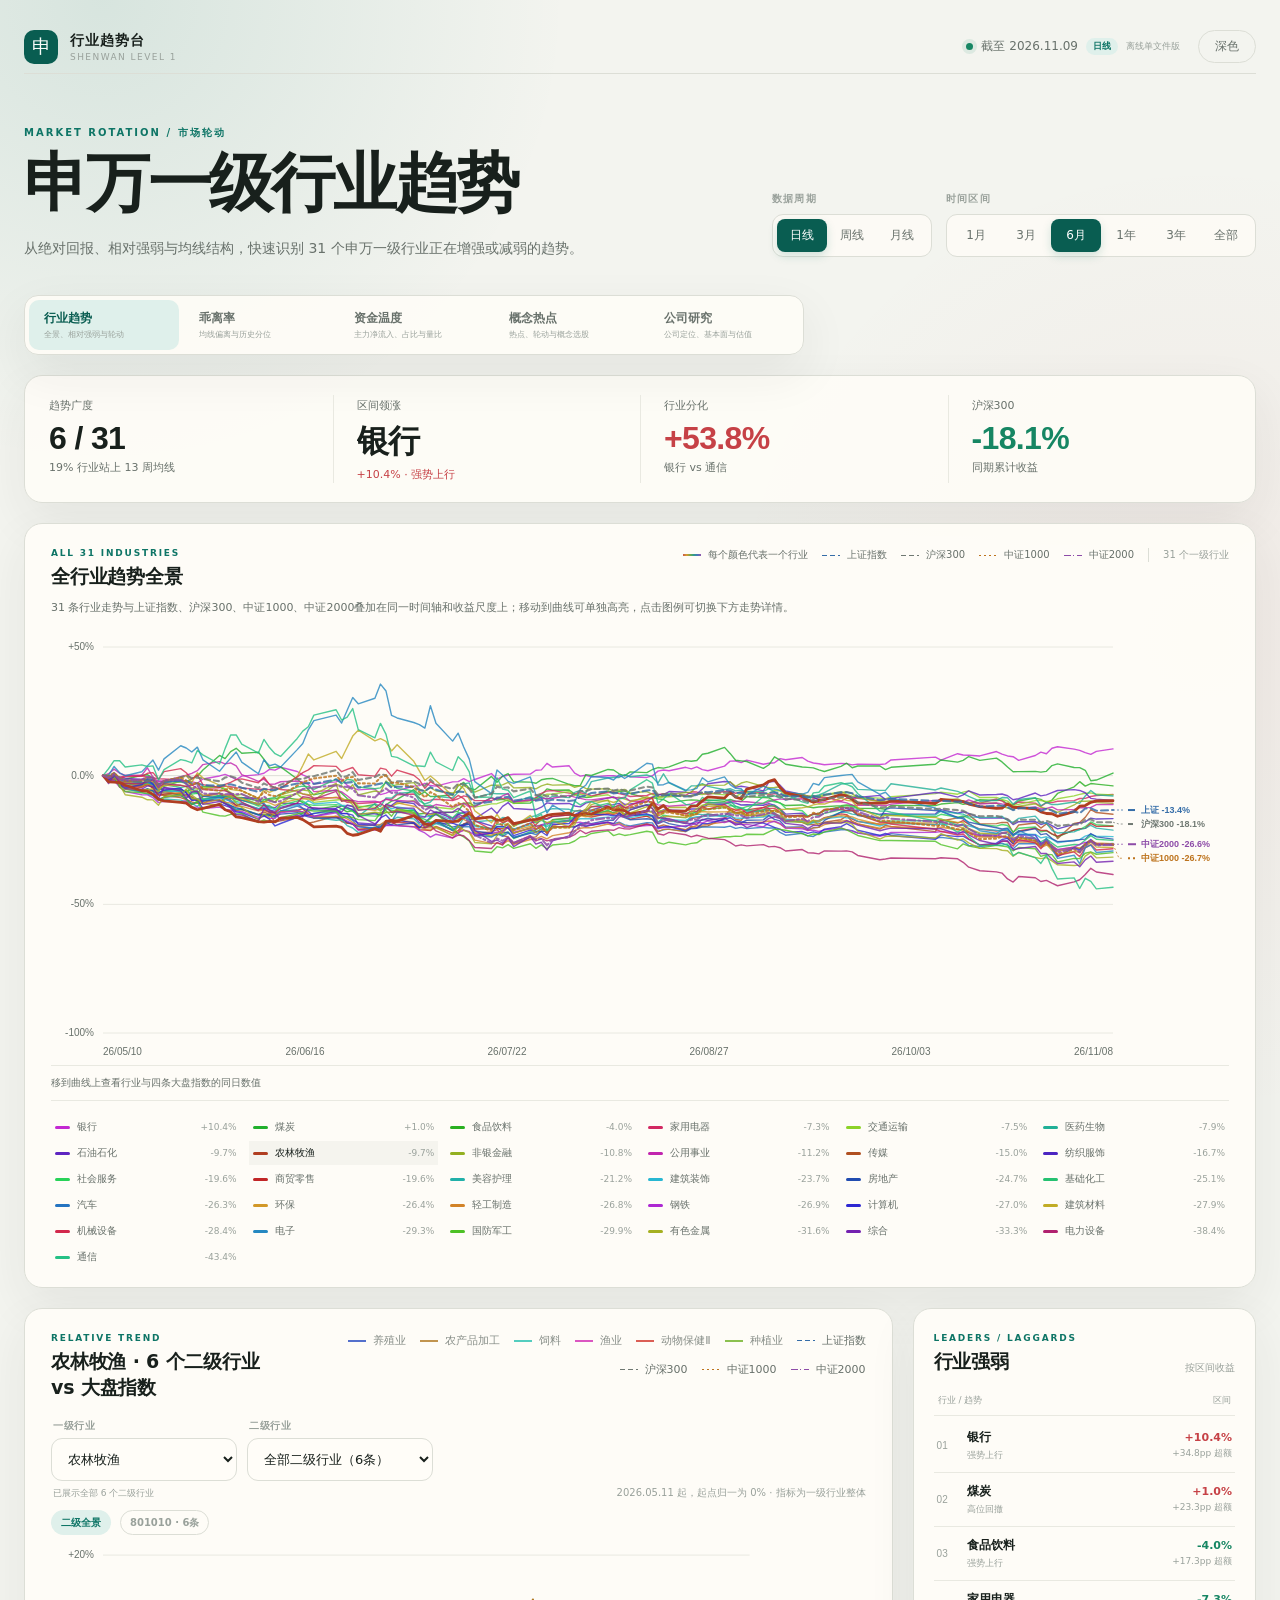
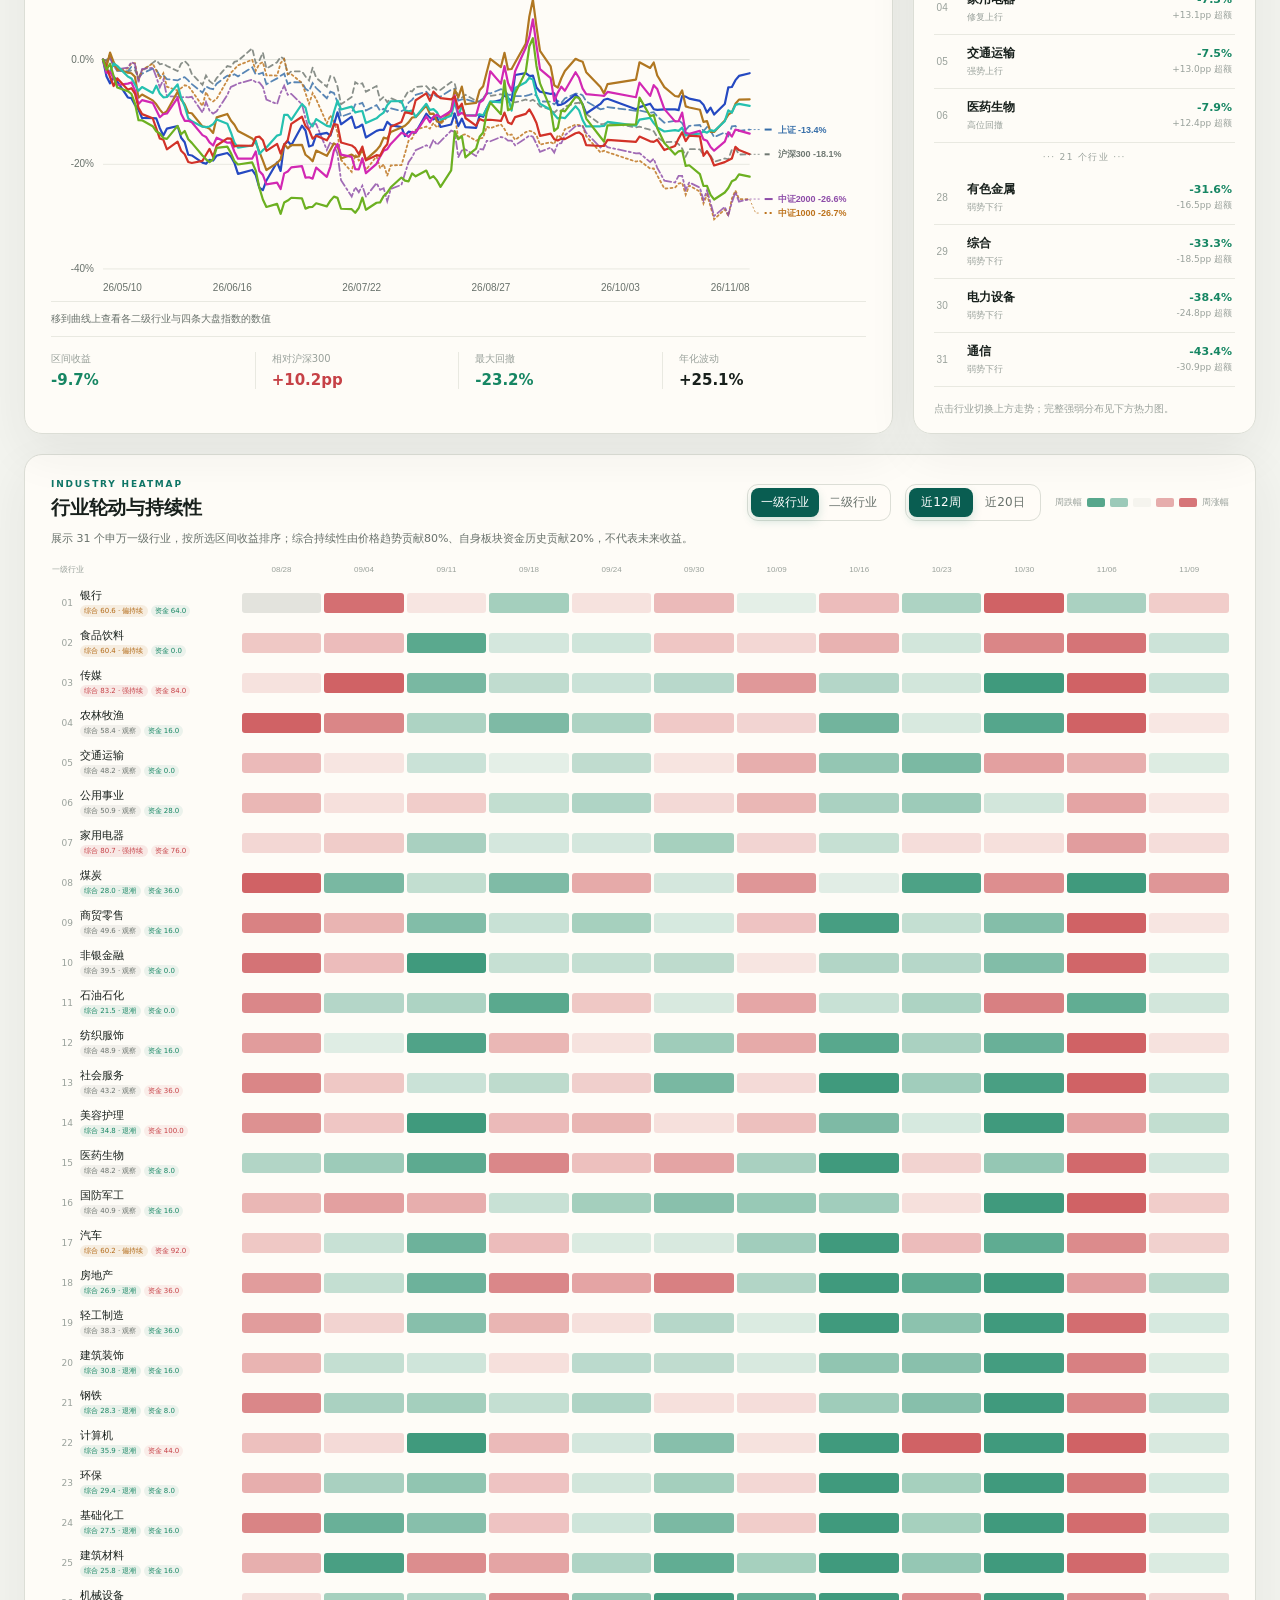
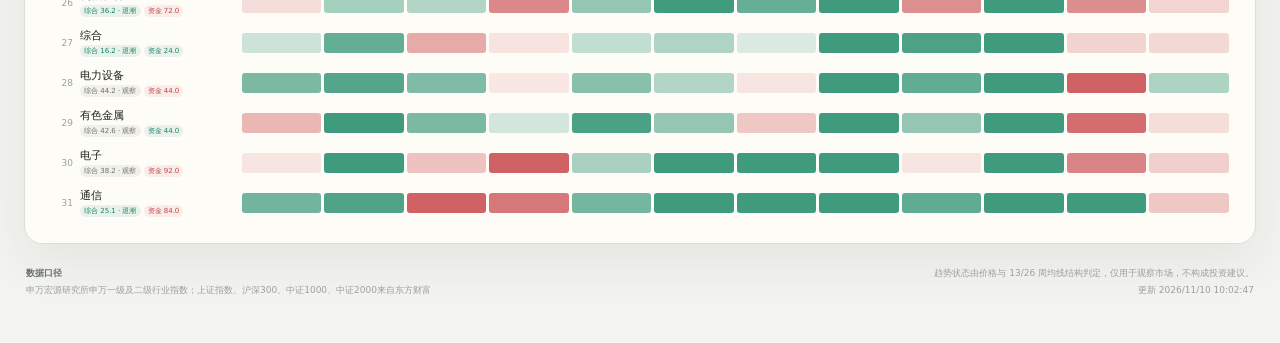
==== industry-dashboard.html @ 0bbea1e4 "Add keyboard navigation to intraday flow chart" ====
<!doctype html>
<html lang="zh-CN">
<head>
  <meta charset="utf-8">
  <meta name="viewport" content="width=device-width, initial-scale=1">
  <meta name="description" content="申万一级行业趋势、相对强弱与近期轮动热力图">
  <title>申万一级行业趋势 · 离线版</title>
    <style>
:root {
  color-scheme: light;
  --bg: #f3f4ef;
  --bg-elevated: #f8f8f4;
  --panel: #fffdf8;
  --panel-soft: #f5f4ee;
  --text: #18201c;
  --muted: #68716b;
  --faint: #99a19b;
  --line: #dcded6;
  --line-soft: #e9e9e1;
  --accent: #0e7566;
  --accent-strong: #095d51;
  --accent-soft: #dff0eb;
  --accent-rgb: 14, 117, 102;
  --up: #c64146;
  --up-rgb: 198, 65, 70;
  --down: #168663;
  --down-rgb: 22, 134, 99;
  --warning: #b36a16;
  --shadow: 0 18px 50px rgba(37, 44, 39, 0.07);
  --radius: 18px;
}

[data-theme="dark"] {
  color-scheme: dark;
  --bg: #101512;
  --bg-elevated: #141a17;
  --panel: #171e1a;
  --panel-soft: #1c2420;
  --text: #edf2ee;
  --muted: #9ca9a1;
  --faint: #6f7d75;
  --line: #2d3932;
  --line-soft: #253029;
  --accent: #61c5ae;
  --accent-strong: #80d7c3;
  --accent-soft: #1d3831;
  --accent-rgb: 97, 197, 174;
  --up: #ef7376;
  --up-rgb: 239, 115, 118;
  --down: #59be96;
  --down-rgb: 89, 190, 150;
  --warning: #e0a24f;
  --shadow: 0 22px 60px rgba(0, 0, 0, 0.2);
}

* {
  box-sizing: border-box;
}

html {
  background: var(--bg);
  scroll-behavior: smooth;
}

body {
  margin: 0;
  min-width: 320px;
  overflow-x: clip;
  color: var(--text);
  font-family: "PingFang SC", "Microsoft YaHei", "Noto Sans SC", system-ui, sans-serif;
  background:
    radial-gradient(circle at 8% 0%, rgba(var(--accent-rgb), 0.12), transparent 29rem),
    radial-gradient(circle at 94% 18%, rgba(var(--up-rgb), 0.055), transparent 30rem),
    var(--bg);
  font-variant-numeric: tabular-nums;
  -webkit-font-smoothing: antialiased;
}

button,
select {
  font: inherit;
}

button {
  color: inherit;
}

a {
  color: inherit;
  text-decoration: none;
}

.page-shell {
  width: min(1440px, calc(100% - 48px));
  margin: 0 auto;
  padding: 20px 0 40px;
}

.topbar {
  display: flex;
  align-items: center;
  justify-content: space-between;
  gap: 20px;
  min-height: 54px;
  border-bottom: 1px solid var(--line);
}

.brand {
  display: inline-flex;
  align-items: center;
  gap: 12px;
  min-width: 0;
}

.brand-mark {
  display: grid;
  place-items: center;
  width: 34px;
  height: 34px;
  border-radius: 10px;
  color: #f8fcf9;
  background: var(--accent-strong);
  font-family: "STKaiti", "KaiTi", serif;
  font-size: 19px;
}

.brand strong,
.brand small {
  display: block;
}

.brand strong {
  font-size: 14px;
  letter-spacing: 0.08em;
  white-space: nowrap;
}

.brand small {
  margin-top: 2px;
  color: var(--faint);
  font-size: 9px;
  letter-spacing: 0.16em;
}

.topbar-meta {
  display: flex;
  align-items: center;
  gap: 18px;
}

.data-status {
  display: inline-flex;
  align-items: center;
  gap: 8px;
  color: var(--muted);
  font-size: 12px;
}

.frequency-badge {
  padding: 2px 7px;
  border-radius: 999px;
  color: var(--accent);
  background: var(--accent-soft);
  font-size: 9px;
  font-weight: 600;
}

.refresh-status {
  color: var(--faint);
  font-size: 9px;
  white-space: nowrap;
}

.status-dot {
  width: 7px;
  height: 7px;
  border-radius: 50%;
  background: var(--down);
  box-shadow: 0 0 0 4px rgba(var(--down-rgb), 0.1);
}

.theme-toggle {
  min-width: 58px;
  padding: 7px 12px;
  border: 1px solid var(--line);
  border-radius: 999px;
  color: var(--muted);
  background: transparent;
  cursor: pointer;
  font-size: 12px;
}

.theme-toggle:hover {
  color: var(--text);
  border-color: var(--faint);
}

.intro {
  display: grid;
  grid-template-columns: minmax(0, 1fr) auto;
  align-items: end;
  gap: 36px;
  padding: 52px 0 34px;
}

.eyebrow,
.panel-kicker {
  margin: 0 0 10px;
  color: var(--accent);
  font-size: 10px;
  font-weight: 700;
  letter-spacing: 0.2em;
}

h1 {
  margin: 0;
  max-width: 760px;
  font-family: "Songti SC", "STSong", "SimSun", serif;
  font-size: clamp(36px, 5vw, 66px);
  font-weight: 600;
  letter-spacing: -0.035em;
  line-height: 1.06;
}

.lede {
  max-width: 680px;
  margin: 18px 0 0;
  color: var(--muted);
  font-size: 14px;
  line-height: 1.8;
}

.controls {
  display: flex;
  align-items: end;
  gap: 14px;
  padding-bottom: 4px;
}

.view-tabs {
  display: inline-flex;
  gap: 5px;
  margin-bottom: 20px;
  padding: 4px;
  border: 1px solid var(--line);
  border-radius: 14px;
  background: color-mix(in srgb, var(--panel) 88%, transparent);
  box-shadow: var(--shadow);
}

.view-tabs button {
  display: grid;
  gap: 2px;
  min-width: 150px;
  padding: 10px 15px;
  border: 0;
  border-radius: 10px;
  color: var(--muted);
  background: transparent;
  cursor: pointer;
  text-align: left;
}

.view-tabs button:hover {
  color: var(--text);
  background: color-mix(in srgb, var(--text) 4%, transparent);
}

.view-tabs button.is-active {
  color: var(--accent-strong);
  background: var(--accent-soft);
}

.view-tabs button span {
  font-size: 12px;
  font-weight: 600;
}

.view-tabs button small {
  color: var(--faint);
  font-size: 8px;
}

.view-pane[hidden] {
  display: none;
}

.company-view-help {
  margin-bottom: 20px;
  padding: 20px 24px;
}

.company-view-help h2 {
  margin: 0;
  font-size: 20px;
}

.company-view-help > p:last-child {
  max-width: 760px;
  margin: 7px 0 0;
  color: var(--muted);
  font-size: 10px;
  line-height: 1.65;
}

.concept-heat-panel,
.concept-intraday-flow-panel,
.event-theme-panel,
.concept-rotation-panel,
.concept-screener-panel {
  margin-bottom: 20px;
  padding: 22px 24px 18px;
}

.concept-heat-heading {
  align-items: end;
}

.concept-heat-meta {
  display: flex;
  align-items: center;
  gap: 10px;
  color: var(--faint);
  font-size: 9px;
}

.concept-heat-intro {
  max-width: 980px;
  margin: 9px 0 0;
  color: var(--muted);
  font-size: 9px;
  line-height: 1.65;
}

.concept-heat-controls {
  display: flex;
  align-items: center;
  justify-content: space-between;
  flex-wrap: wrap;
  gap: 10px;
  margin-top: 13px;
}

.concept-heat-controls .segmented {
  padding: 3px;
}

.concept-heat-controls .segmented button {
  min-width: 68px;
  padding-block: 6px;
  font-size: 9px;
}

.concept-heat-lead {
  margin-top: 13px;
  padding: 11px 13px;
  border: 1px solid var(--line-soft);
  border-radius: 10px;
  color: var(--muted);
  background: color-mix(in srgb, var(--accent-soft) 38%, transparent);
  font-size: 10px;
  line-height: 1.55;
}

.concept-heat-lead strong {
  color: var(--text);
  font-size: 13px;
}

.concept-heat-grid {
  display: grid;
  grid-template-columns: repeat(4, minmax(0, 1fr));
  gap: 9px;
  margin-top: 10px;
}

.concept-heat-card {
  display: grid;
  align-content: start;
  min-width: 0;
  min-height: 134px;
  padding: 11px;
  border: 1px solid var(--line-soft);
  border-radius: 11px;
  color: var(--text);
  background: var(--panel-soft);
  cursor: pointer;
  text-align: left;
}

.concept-heat-card:hover {
  border-color: color-mix(in srgb, var(--accent) 40%, var(--line));
  transform: translateY(-1px);
}

.concept-heat-card-head {
  display: flex;
  align-items: center;
  gap: 7px;
  min-width: 0;
}

.concept-heat-rank {
  color: var(--faint);
  font-family: "Avenir Next", "DIN Alternate", "Bahnschrift", sans-serif;
  font-size: 8px;
}

.concept-heat-name {
  overflow: hidden;
  font-size: 12px;
  font-weight: 600;
  text-overflow: ellipsis;
  white-space: nowrap;
}

.concept-heat-score {
  margin-left: auto;
  color: var(--accent);
  font-family: "Avenir Next", "DIN Alternate", "Bahnschrift", sans-serif;
  font-size: 10px;
  font-weight: 600;
}

.concept-heat-change {
  display: block;
  margin-top: 8px;
  font-family: "Avenir Next", "DIN Alternate", "Bahnschrift", sans-serif;
  font-size: 20px;
  font-weight: 600;
}

.concept-heat-stats {
  display: grid;
  grid-template-columns: repeat(3, minmax(0, 1fr));
  gap: 5px;
  margin-top: auto;
  padding-top: 8px;
  border-top: 1px solid var(--line-soft);
}

.concept-heat-stats small,
.concept-heat-stats b {
  display: block;
}

.concept-heat-stats small {
  color: var(--faint);
  font-size: 7px;
}

.concept-heat-stats b {
  margin-top: 2px;
  overflow: hidden;
  color: var(--muted);
  font-size: 9px;
  font-weight: 500;
  text-overflow: ellipsis;
  white-space: nowrap;
}

.concept-heat-reasons {
  display: flex;
  flex-wrap: wrap;
  gap: 4px;
  margin-top: 7px;
}

.concept-heat-reason {
  padding: 2px 5px;
  border-radius: 999px;
  color: var(--accent);
  background: var(--accent-soft);
  font-size: 7px;
}

.concept-heat-stage {
  padding: 2px 6px;
  border-radius: 999px;
  font-size: 7px;
  font-weight: 600;
}

.concept-heat-stage.is-pulse {
  color: var(--warning);
  background: color-mix(in srgb, var(--warning) 13%, transparent);
}

.concept-heat-stage.is-active {
  color: var(--accent);
  background: var(--accent-soft);
}

.concept-heat-stage.is-trend {
  color: var(--up);
  background: rgba(var(--up-rgb), 0.11);
}

.concept-heat-stage.is-flow {
  color: var(--text);
  background: color-mix(in srgb, var(--text) 7%, transparent);
}

.concept-heat-stage.is-watch {
  color: var(--muted);
  background: color-mix(in srgb, var(--text) 5%, transparent);
}

.concept-heat-method {
  margin: 9px 0 0;
  color: var(--faint);
  font-size: 8px;
  line-height: 1.55;
}

.concept-intraday-flow-heading {
  align-items: end;
}

.concept-intraday-flow-meta {
  display: flex;
  align-items: center;
  gap: 10px;
  color: var(--faint);
  font-size: 9px;
}

.concept-intraday-flow-meta .segmented {
  padding: 3px;
}

.concept-intraday-flow-meta .segmented button {
  min-width: 66px;
  padding-block: 5px;
  font-size: 8px;
}

.concept-intraday-flow-intro {
  max-width: 1040px;
  margin: 9px 0 0;
  color: var(--muted);
  font-size: 9px;
  line-height: 1.65;
}

.concept-intraday-flow-summary {
  margin-top: 11px;
  padding: 9px 11px;
  border: 1px solid var(--line-soft);
  border-radius: 9px;
  color: var(--muted);
  background: var(--panel-soft);
  font-size: 9px;
  line-height: 1.55;
}

.concept-intraday-flow-summary strong {
  color: var(--text);
}

.concept-intraday-flow-chart-wrap {
  width: 100%;
  min-height: 430px;
  margin-top: 10px;
  overflow: hidden;
  border: 1px solid var(--line-soft);
  border-radius: 10px;
  background: var(--panel-soft);
}

.concept-intraday-flow-chart-wrap svg {
  display: block;
  width: 100%;
  height: auto;
}

#concept-intraday-flow-chart:focus-visible {
  outline: 2px solid color-mix(in srgb, var(--accent) 58%, transparent);
  outline-offset: -3px;
  border-radius: 10px;
}

.concept-intraday-flow-line {
  fill: none;
  stroke-width: 1.55;
  stroke-linecap: round;
  stroke-linejoin: round;
  transition: opacity 180ms ease, stroke-width 180ms ease;
}

.concept-intraday-flow-line.is-dimmed {
  stroke-width: 1;
  opacity: 0.14;
}

.concept-intraday-flow-line.is-selected {
  stroke-width: 3.2;
  opacity: 1;
  filter: drop-shadow(0 1px 2px rgba(0, 0, 0, 0.18));
}

.concept-intraday-end-label {
  font-family: "Avenir Next", "DIN Alternate", "Bahnschrift", sans-serif;
  font-size: 7.5px;
  transition: opacity 180ms ease;
}

.concept-intraday-end-label.is-dimmed {
  opacity: 0.2;
}

.concept-intraday-end-label.is-selected {
  font-size: 9px;
  font-weight: 700;
}

.concept-intraday-flow-readout {
  min-height: 31px;
  margin-top: 7px;
}

.concept-intraday-flow-legend {
  display: grid;
  grid-template-columns: repeat(5, minmax(0, 1fr));
  gap: 5px;
  margin-top: 8px;
}

.concept-intraday-flow-legend-item {
  display: grid;
  grid-template-columns: 8px minmax(0, 1fr) auto;
  align-items: center;
  gap: 5px;
  padding: 6px 7px;
  border: 1px solid var(--line-soft);
  border-radius: 8px;
  color: var(--text);
  background: var(--panel);
  cursor: pointer;
  font: inherit;
  font-size: 8px;
  text-align: left;
}

.concept-intraday-flow-legend-item:hover {
  border-color: color-mix(in srgb, var(--accent) 35%, var(--line));
}

.concept-intraday-flow-legend-item.is-hidden {
  opacity: 0.38;
}

.concept-intraday-flow-legend-item.is-dimmed {
  opacity: 0.4;
}

.concept-intraday-flow-legend-item.is-selected {
  border-color: color-mix(in srgb, var(--accent) 58%, var(--line));
  background: color-mix(in srgb, var(--accent) 10%, var(--panel));
  box-shadow: inset 0 0 0 1px color-mix(in srgb, var(--accent) 18%, transparent);
}

.concept-intraday-flow-legend-item i {
  width: 8px;
  height: 8px;
  border-radius: 50%;
}

.concept-intraday-flow-legend-item span {
  overflow: hidden;
  text-overflow: ellipsis;
  white-space: nowrap;
}

.concept-intraday-flow-legend-item b {
  color: var(--muted);
  font-size: 8px;
  font-weight: 600;
}

.concept-intraday-flow-method {
  margin: 9px 0 0;
  color: var(--faint);
  font-size: 8px;
  line-height: 1.55;
}

.event-theme-heading {
  align-items: end;
}

.event-theme-meta {
  display: flex;
  align-items: center;
  gap: 10px;
  color: var(--faint);
  font-size: 9px;
}

.event-theme-intro {
  max-width: 1040px;
  margin: 9px 0 0;
  color: var(--muted);
  font-size: 9px;
  line-height: 1.65;
}

.event-theme-summary {
  margin-top: 12px;
  padding: 10px 12px;
  border: 1px solid var(--line-soft);
  border-radius: 10px;
  color: var(--muted);
  background: color-mix(in srgb, var(--accent-soft) 30%, transparent);
  font-size: 9px;
  line-height: 1.6;
}

.event-theme-summary strong {
  color: var(--text);
  font-size: 11px;
}

.event-theme-grid {
  display: grid;
  grid-template-columns: repeat(3, minmax(0, 1fr));
  gap: 10px;
  margin-top: 10px;
}

.event-theme-card {
  --event-color: var(--accent);
  display: grid;
  align-content: start;
  min-width: 0;
  padding: 12px;
  border: 1px solid var(--line-soft);
  border-top: 2px solid var(--event-color);
  border-radius: 11px;
  background: var(--panel-soft);
}

.event-theme-card.is-expanding {
  --event-color: var(--up);
}

.event-theme-card.is-lasting {
  --event-color: var(--accent);
}

.event-theme-card.is-new {
  --event-color: var(--warning);
}

.event-theme-card.is-cooling {
  --event-color: var(--down);
}

.event-theme-card.is-single {
  --event-color: var(--muted);
}

.event-theme-card-head {
  display: grid;
  grid-template-columns: 20px minmax(0, 1fr) auto;
  align-items: start;
  gap: 7px;
}

.event-theme-rank {
  color: var(--faint);
  font-family: "Avenir Next", "DIN Alternate", "Bahnschrift", sans-serif;
  font-size: 8px;
}

.event-theme-card h3 {
  overflow: hidden;
  margin: 0;
  color: var(--text);
  font-size: 12px;
  font-weight: 600;
  text-overflow: ellipsis;
  white-space: nowrap;
}

.event-theme-score {
  color: var(--event-color);
  font-family: "Avenir Next", "DIN Alternate", "Bahnschrift", sans-serif;
  font-size: 13px;
  font-weight: 600;
}

.event-theme-lifecycle {
  display: inline-block;
  margin-top: 3px;
  padding: 2px 6px;
  border-radius: 999px;
  color: var(--event-color);
  background: color-mix(in srgb, var(--event-color) 10%, transparent);
  font-size: 7px;
  font-weight: 600;
}

.event-theme-history {
  display: grid;
  grid-template-columns: repeat(5, minmax(0, 1fr));
  align-items: end;
  gap: 4px;
  height: 62px;
  margin-top: 9px;
  padding: 3px 5px 0;
  border-bottom: 1px solid var(--line-soft);
}

.event-theme-history-bar {
  display: grid;
  grid-template-rows: 11px 34px 10px;
  align-items: end;
  justify-items: center;
  min-width: 0;
  padding: 0;
  border: 0;
  color: var(--muted);
  background: transparent;
  cursor: pointer;
  font: inherit;
}

.event-theme-history-bar b {
  color: var(--text);
  font-family: "Avenir Next", "DIN Alternate", "Bahnschrift", sans-serif;
  font-size: 9px;
  font-weight: 600;
  line-height: 1;
}

.event-theme-history-track {
  display: flex;
  align-items: end;
  justify-content: center;
  width: 74%;
  height: 34px;
  overflow: hidden;
  border-radius: 3px 3px 0 0;
  background: color-mix(in srgb, var(--event-color) 7%, transparent);
}

.event-theme-history-track i {
  display: block;
  width: 100%;
  height: var(--level);
  min-height: 2px;
  border-radius: 3px 3px 0 0;
  background: color-mix(in srgb, var(--event-color) 65%, var(--panel));
}

.event-theme-history-bar small {
  color: var(--muted);
  font-size: 8px;
  font-weight: 500;
  line-height: 10px;
}

.event-theme-history-bar:hover .event-theme-history-track,
.event-theme-history-bar.is-active .event-theme-history-track {
  box-shadow: 0 0 0 1px
    color-mix(in srgb, var(--event-color) 45%, transparent);
}

.event-theme-history-bar.is-active b,
.event-theme-history-bar.is-active small {
  color: var(--event-color);
}

.event-theme-history-note {
  min-height: 12px;
  margin: 4px 0 0;
  color: var(--faint);
  font-size: 7px;
  text-align: center;
}

.event-theme-metrics {
  display: grid;
  grid-template-columns: repeat(4, minmax(0, 1fr));
  gap: 5px;
  margin-top: 9px;
}

.event-theme-metrics small,
.event-theme-metrics b {
  display: block;
}

.event-theme-metrics small {
  color: var(--faint);
  font-size: 7px;
}

.event-theme-metrics b {
  margin-top: 2px;
  color: var(--muted);
  font-size: 9px;
  font-weight: 500;
  white-space: nowrap;
}

.event-theme-stocks {
  display: flex;
  flex-wrap: wrap;
  gap: 4px;
  margin-top: 5px;
  padding-top: 6px;
  border-top: 1px solid var(--line-soft);
}

.event-theme-stocks-title {
  display: flex;
  justify-content: space-between;
  gap: 8px;
  margin: 9px 0 0;
  padding-top: 8px;
  color: var(--muted);
  font-size: 8px;
  font-weight: 600;
}

.event-theme-stocks-title span {
  color: var(--faint);
  font-size: 7px;
  font-weight: 400;
}

.event-theme-stock {
  display: inline-flex;
  align-items: baseline;
  gap: 4px;
  padding: 3px 6px;
  border: 1px solid var(--line);
  border-radius: 999px;
  color: var(--text);
  background: transparent;
  cursor: pointer;
  font: inherit;
  font-size: 8px;
}

.event-theme-stock.is-extra {
  display: none;
}

.event-theme-card.is-expanded .event-theme-stock.is-extra {
  display: inline-flex;
}

.event-theme-stock:hover {
  border-color: color-mix(in srgb, var(--event-color) 45%, var(--line));
  background: color-mix(in srgb, var(--event-color) 8%, transparent);
}

.event-theme-stock small {
  color: var(--faint);
  font-size: 7px;
}

.event-theme-expand {
  width: 100%;
  margin-top: 7px;
  padding: 5px 8px;
  border: 1px solid color-mix(in srgb, var(--event-color) 26%, var(--line));
  border-radius: 8px;
  color: var(--event-color);
  background: color-mix(in srgb, var(--event-color) 6%, transparent);
  cursor: pointer;
  font: inherit;
  font-size: 8px;
  font-weight: 600;
}

.event-theme-expand:hover {
  background: color-mix(in srgb, var(--event-color) 12%, transparent);
}

.event-theme-method {
  margin: 9px 0 0;
  color: var(--faint);
  font-size: 8px;
  line-height: 1.55;
}

.concept-rotation-heading {
  align-items: end;
}

.concept-rotation-meta {
  display: flex;
  align-items: center;
  flex-wrap: wrap;
  justify-content: end;
  gap: 10px;
  color: var(--faint);
  font-size: 9px;
}

.concept-rotation-meta .segmented {
  padding: 3px;
}

.concept-rotation-meta .segmented button {
  min-width: 62px;
  padding-block: 6px;
}

.concept-rotation-intro {
  max-width: 980px;
  margin: 9px 0 0;
  color: var(--muted);
  font-size: 9px;
  line-height: 1.65;
}

.concept-rotation-legend {
  justify-content: end;
  margin-top: 9px;
}

.concept-rotation-shell {
  margin-top: 8px;
}

.concept-rotation-method {
  margin: 9px 0 0;
  color: var(--faint);
  font-size: 8px;
  line-height: 1.55;
}

.concept-screener-heading {
  align-items: end;
}

.concept-screener-time {
  color: var(--faint);
  font-size: 9px;
}

.concept-search-form {
  margin-top: 15px;
}

.concept-search-form > label {
  display: block;
  margin-bottom: 6px;
  color: var(--faint);
  font-size: 9px;
}

.concept-search-form > div {
  display: flex;
  gap: 8px;
}

.concept-search-form input {
  flex: 1 1 auto;
  min-width: 0;
  height: 42px;
  padding: 0 13px;
  border: 1px solid var(--line);
  border-radius: 10px;
  color: var(--text);
  background: var(--panel);
  font: inherit;
  font-size: 13px;
}

.concept-search-form button {
  flex: 0 0 auto;
  padding: 0 18px;
  border: 1px solid var(--accent);
  border-radius: 10px;
  color: var(--panel);
  background: var(--accent);
  cursor: pointer;
  font-size: 11px;
  font-weight: 600;
}

.concept-search-form button:hover {
  background: var(--accent-strong);
}

.concept-search-form button:disabled {
  cursor: wait;
  opacity: 0.58;
}

.concept-presets {
  display: flex;
  flex-wrap: wrap;
  gap: 6px;
  margin-top: 8px;
}

.concept-presets button,
.concept-match-chip {
  padding: 4px 9px;
  border: 1px solid var(--line);
  border-radius: 999px;
  color: var(--muted);
  background: transparent;
  cursor: pointer;
  font: inherit;
  font-size: 9px;
}

.concept-presets button:hover,
.concept-match-chip:hover {
  color: var(--accent);
  border-color: color-mix(in srgb, var(--accent) 42%, var(--line));
  background: var(--accent-soft);
}

.concept-match-chip.is-related {
  color: var(--warning);
  border-color: color-mix(in srgb, var(--warning) 38%, var(--line));
}

.concept-screener-intro {
  max-width: 980px;
  margin: 10px 0 0;
  color: var(--muted);
  font-size: 9px;
  line-height: 1.65;
}

.concept-match-summary {
  display: flex;
  align-items: center;
  flex-wrap: wrap;
  gap: 7px;
  min-height: 28px;
  margin-top: 11px;
  color: var(--muted);
  font-size: 10px;
}

.concept-match-chip {
  color: var(--accent);
  border-color: color-mix(in srgb, var(--accent) 30%, var(--line));
  background: var(--accent-soft);
}

.concept-market-note {
  display: none;
  margin-top: 8px;
  padding: 8px 10px;
  border-radius: 8px;
  color: var(--warning);
  background: color-mix(in srgb, var(--warning) 9%, transparent);
  font-size: 9px;
  line-height: 1.55;
}

.concept-market-note:not(:empty) {
  display: block;
}

.concept-role-summary {
  display: grid;
  grid-template-columns: repeat(2, minmax(0, 1fr));
  gap: 8px;
  margin-top: 10px;
}

.concept-role-summary[hidden] {
  display: none;
}

.concept-role-group {
  min-width: 0;
  padding: 10px;
  border: 1px solid var(--line-soft);
  border-radius: 10px;
  background: var(--panel-soft);
}

.concept-role-group.is-leader {
  border-color: rgba(var(--up-rgb), 0.24);
}

.concept-role-group.is-core {
  border-color: color-mix(in srgb, var(--accent) 24%, var(--line-soft));
}

.concept-role-group-heading {
  display: flex;
  align-items: baseline;
  justify-content: space-between;
  gap: 8px;
}

.concept-role-group-heading strong {
  color: var(--text);
  font-size: 10px;
}

.concept-role-group-heading span {
  color: var(--faint);
  font-size: 7px;
  text-align: right;
}

.concept-role-candidates {
  display: flex;
  flex-wrap: wrap;
  gap: 5px;
  margin-top: 7px;
}

.concept-role-candidate {
  display: grid;
  grid-template-columns: minmax(0, 1fr) auto;
  gap: 2px 7px;
  min-width: 135px;
  padding: 6px 7px;
  border: 1px solid var(--line);
  border-radius: 8px;
  color: var(--text);
  background: var(--panel);
  cursor: pointer;
  font: inherit;
  text-align: left;
}

.concept-role-candidate:hover {
  border-color: color-mix(in srgb, var(--accent) 38%, var(--line));
}

.concept-role-candidate span {
  overflow: hidden;
  font-size: 9px;
  font-weight: 600;
  text-overflow: ellipsis;
  white-space: nowrap;
}

.concept-role-candidate b {
  font-size: 9px;
}

.concept-role-candidate small {
  grid-column: 1 / -1;
  color: var(--faint);
  font-size: 7px;
}

.concept-role-method {
  grid-column: 1 / -1;
  margin: 0;
  color: var(--faint);
  font-size: 8px;
  line-height: 1.5;
}

.concept-role-pill {
  display: inline-block;
  padding: 2px 6px;
  border-radius: 999px;
  color: var(--muted);
  background: color-mix(in srgb, var(--text) 5%, transparent);
  font-size: 8px;
  white-space: nowrap;
}

.concept-role-pill.is-leader {
  color: var(--up);
  background: rgba(var(--up-rgb), 0.1);
}

.concept-role-pill.is-core {
  color: var(--accent);
  background: var(--accent-soft);
}

.concept-stock-table-wrap {
  max-height: 520px;
  margin-top: 10px;
  border-top: 1px solid var(--line-soft);
}

.concept-stock-table {
  min-width: 1020px;
}

.concept-stock-table .concept-tags {
  display: block;
  max-width: 240px;
  overflow: hidden;
  color: var(--muted);
  font-size: 9px;
  text-overflow: ellipsis;
  white-space: nowrap;
}

.concept-stock-footnote {
  margin: 10px 0 0;
  color: var(--faint);
  font-size: 9px;
}

body[data-active-view="company"] .intro,
body[data-active-view="flow"] .intro,
body[data-active-view="bias"] .intro,
body[data-active-view="concept"] .intro {
  grid-template-columns: minmax(0, 1fr);
}

body[data-active-view="company"] .controls,
body[data-active-view="flow"] .controls,
body[data-active-view="bias"] .controls,
body[data-active-view="concept"] .controls {
  display: none;
}

.company-locator-panel {
  display: grid;
  grid-template-columns: minmax(230px, 0.7fr) minmax(360px, 1.3fr);
  align-items: center;
  gap: 28px;
  margin-bottom: 20px;
  padding: 18px 22px;
  border: 1px solid var(--line);
  border-radius: var(--radius);
  background: color-mix(in srgb, var(--panel) 88%, transparent);
  box-shadow: var(--shadow);
}

.company-locator-copy h2 {
  margin: 0;
  font-size: 18px;
  font-weight: 600;
}

.company-locator-copy span {
  display: block;
  margin-top: 5px;
  color: var(--muted);
  font-size: 10px;
  line-height: 1.6;
}

.company-locator-search {
  position: relative;
}

.company-locator-search > label {
  display: block;
  margin-bottom: 6px;
  color: var(--faint);
  font-size: 9px;
}

.company-locator-search input {
  width: 100%;
  height: 42px;
  padding: 0 13px;
  border: 1px solid var(--line);
  border-radius: 11px;
  color: var(--text);
  background: var(--panel);
  font: inherit;
  font-size: 13px;
}

.company-locator-search input::placeholder {
  color: var(--faint);
}

.company-locator-results {
  display: grid;
  gap: 3px;
  margin-top: 7px;
  padding: 6px;
  border: 1px solid var(--line);
  border-radius: 11px;
  background: var(--panel);
}

.company-locator-result {
  display: flex;
  align-items: center;
  justify-content: space-between;
  gap: 12px;
  padding: 8px 9px;
  border: 0;
  border-radius: 7px;
  color: var(--text);
  background: transparent;
  cursor: pointer;
  font: inherit;
  font-size: 11px;
  text-align: left;
}

.company-locator-result:hover,
.company-locator-result:focus-visible {
  background: var(--accent-soft);
}

.company-locator-result code {
  color: var(--faint);
  font: inherit;
  font-size: 9px;
}

.company-locator-status {
  margin: 6px 0 0;
  color: var(--faint);
  font-size: 9px;
}

.control-block {
  display: flex;
  flex-direction: column;
  gap: 8px;
}

.control-label {
  color: var(--faint);
  font-size: 10px;
  font-weight: 700;
  letter-spacing: 0.12em;
}

.segmented {
  display: inline-flex;
  padding: 4px;
  border: 1px solid var(--line);
  border-radius: 11px;
  background: color-mix(in srgb, var(--panel) 76%, transparent);
}

.segmented button {
  min-width: 50px;
  padding: 8px 10px;
  border: 0;
  border-radius: 8px;
  color: var(--muted);
  background: transparent;
  cursor: pointer;
  font-size: 12px;
}

.segmented button:hover {
  color: var(--text);
}

.segmented button.is-active {
  color: #fff;
  background: var(--accent-strong);
  box-shadow: 0 4px 10px rgba(var(--accent-rgb), 0.18);
}

[data-theme="dark"] .segmented button.is-active {
  color: #0d1713;
}

.control-block.select-cluster {
  display: flex;
  flex-direction: column;
  align-items: stretch;
  gap: 6px;
}

.select-fields {
  display: flex;
  align-items: end;
  gap: 10px;
}

.select-row {
  display: flex;
  flex: 1 1 178px;
  flex-direction: column;
  align-items: stretch;
  min-width: 0;
  gap: 5px;
}

.select-row .control-label {
  padding-left: 2px;
  letter-spacing: 0.06em;
}

.select-row select {
  width: 100%;
}

.subindustry-note {
  min-height: 13px;
  padding-left: 2px;
  color: var(--faint);
  font-size: 9px;
}

.select-cluster select {
  width: 100%;
  min-width: 178px;
  height: 43px;
  padding: 0 34px 0 12px;
  border: 1px solid var(--line);
  border-radius: 11px;
  color: var(--text);
  background: var(--panel);
  cursor: pointer;
  font-size: 13px;
}

.metrics {
  display: grid;
  grid-template-columns: repeat(4, minmax(0, 1fr));
  border: 1px solid var(--line);
  border-radius: var(--radius);
  background: color-mix(in srgb, var(--panel) 88%, transparent);
  box-shadow: var(--shadow);
  overflow: hidden;
}

.metric {
  position: relative;
  min-width: 0;
  padding: 22px 24px 20px;
}

.metric + .metric::before {
  position: absolute;
  inset: 19px auto 19px 0;
  width: 1px;
  background: var(--line-soft);
  content: "";
}

.metric-label,
.metric-note {
  display: block;
  color: var(--muted);
  font-size: 11px;
}

.metric-value {
  display: block;
  margin: 7px 0 3px;
  overflow: hidden;
  font-family: "Avenir Next", "DIN Alternate", "Bahnschrift", sans-serif;
  font-size: clamp(23px, 2.5vw, 32px);
  font-weight: 600;
  letter-spacing: -0.02em;
  text-overflow: ellipsis;
  white-space: nowrap;
}

.market-pulse-panel {
  margin-top: 20px;
  padding: 22px 24px 20px;
}

.market-pulse-heading {
  align-items: end;
}

.market-pulse-meta {
  display: flex;
  align-items: center;
  gap: 10px;
  color: var(--faint);
  font-size: 9px;
}

.market-pulse-intro {
  max-width: 980px;
  margin: 8px 0 0;
  color: var(--muted);
  font-size: 10px;
  line-height: 1.65;
}

.market-pulse-grid {
  display: grid;
  grid-template-columns: minmax(0, 1.45fr) minmax(310px, 0.8fr);
  gap: 14px;
  margin-top: 14px;
}

.market-breadth-card,
.market-volume-card {
  min-width: 0;
  padding: 16px;
  border: 1px solid var(--line-soft);
  border-radius: 14px;
  background:
    linear-gradient(145deg, rgba(var(--accent-rgb), 0.035), transparent 54%),
    var(--panel-soft);
}

.market-card-heading {
  display: flex;
  align-items: flex-start;
  justify-content: space-between;
  gap: 12px;
}

.market-card-heading h3 {
  margin: 3px 0 0;
  font-size: 14px;
  font-weight: 620;
}

.market-card-heading > span {
  padding: 5px 8px;
  border: 1px solid var(--line);
  border-radius: 999px;
  color: var(--muted);
  font-size: 8px;
  white-space: nowrap;
}

.market-card-kicker {
  color: var(--accent);
  font-family: "Avenir Next", "DIN Alternate", "Bahnschrift", sans-serif;
  font-size: 7px;
  font-weight: 700;
  letter-spacing: 0.13em;
}

.market-breadth-chart {
  display: grid;
  grid-template-columns: repeat(11, minmax(0, 1fr));
  align-items: end;
  gap: 5px;
  min-height: 205px;
  margin-top: 14px;
  padding-top: 12px;
  border-top: 1px solid var(--line-soft);
}

.market-breadth-column {
  display: grid;
  grid-template-rows: 17px minmax(82px, 1fr) 17px;
  align-items: end;
  gap: 4px;
  min-width: 0;
  text-align: center;
}

.market-breadth-count {
  align-self: end;
  overflow: hidden;
  color: var(--muted);
  font-family: "Avenir Next", "DIN Alternate", "Bahnschrift", sans-serif;
  font-size: 9px;
  font-weight: 650;
  text-overflow: ellipsis;
  white-space: nowrap;
}

.market-breadth-bar-track {
  display: flex;
  align-items: end;
  height: 100%;
  min-height: 82px;
}

.market-breadth-bar {
  width: 100%;
  min-height: 3px;
  border-radius: 4px 4px 1px 1px;
  background: var(--muted);
  transition: height 240ms ease;
}

.market-breadth-column.up .market-breadth-bar {
  background: var(--up);
}

.market-breadth-column.up .market-breadth-count {
  color: var(--up);
}

.market-breadth-column.up-soft .market-breadth-bar {
  background: color-mix(in srgb, var(--up) 68%, var(--panel));
}

.market-breadth-column.down .market-breadth-bar {
  background: var(--down);
}

.market-breadth-column.down .market-breadth-count {
  color: var(--down);
}

.market-breadth-column.down-soft .market-breadth-bar {
  background: color-mix(in srgb, var(--down) 68%, var(--panel));
}

.market-breadth-column.flat .market-breadth-bar {
  background: var(--faint);
}

.market-breadth-label {
  overflow: hidden;
  color: var(--faint);
  font-size: 7px;
  text-overflow: ellipsis;
  white-space: nowrap;
}

.market-breadth-totals {
  margin-top: 12px;
}

.market-breadth-ratio {
  display: flex;
  height: 10px;
  overflow: hidden;
  border-radius: 999px;
  background: var(--line-soft);
}

.market-breadth-ratio span {
  display: block;
  min-width: 2px;
  height: 100%;
}

.market-breadth-ratio .up {
  background: var(--up);
}

.market-breadth-ratio .flat {
  background: var(--faint);
}

.market-breadth-ratio .down {
  background: var(--down);
}

.market-breadth-legend {
  display: flex;
  align-items: center;
  justify-content: space-between;
  gap: 10px;
  margin-top: 7px;
  font-size: 9px;
}

.market-breadth-legend .up {
  color: var(--up);
}

.market-breadth-legend .flat {
  color: var(--faint);
}

.market-breadth-legend .down {
  color: var(--down);
}

.market-volume-main {
  display: grid;
  grid-template-columns: repeat(2, minmax(0, 1fr));
  gap: 10px;
  margin-top: 20px;
}

.market-volume-main > span {
  min-width: 0;
  padding: 12px;
  border: 1px solid var(--line-soft);
  border-radius: 11px;
  background: color-mix(in srgb, var(--text) 2.2%, transparent);
}

.market-volume-main small {
  display: block;
  color: var(--faint);
  font-size: 8px;
}

.market-volume-main strong {
  display: block;
  margin-top: 5px;
  overflow: hidden;
  font-family: "Avenir Next", "DIN Alternate", "Bahnschrift", sans-serif;
  font-size: clamp(21px, 2vw, 29px);
  font-weight: 650;
  letter-spacing: -0.025em;
  text-overflow: ellipsis;
  white-space: nowrap;
}

.market-volume-note {
  margin-top: 13px;
  color: var(--muted);
  font-size: 10px;
  line-height: 1.55;
}

.market-volume-note strong {
  color: var(--text);
}

.market-volume-note.is-shrink strong {
  color: var(--down);
}

.market-volume-note.is-expand strong {
  color: var(--up);
}

.market-volume-range {
  position: relative;
  height: 36px;
  margin-top: 17px;
}

.market-volume-range-track {
  position: absolute;
  inset: 12px 0 auto;
  height: 7px;
  border-radius: 999px;
  background: var(--line-soft);
}

.market-volume-range-band {
  position: absolute;
  top: 12px;
  height: 7px;
  border-radius: 999px;
  background: color-mix(in srgb, var(--accent) 38%, var(--panel));
}

.market-volume-range-marker {
  position: absolute;
  top: 7px;
  width: 2px;
  height: 17px;
  border-radius: 2px;
  background: var(--accent-strong);
}

.market-volume-range-label {
  position: absolute;
  top: 24px;
  color: var(--faint);
  font-size: 7px;
  transform: translateX(-50%);
  white-space: nowrap;
}

.market-volume-method {
  margin: 2px 0 0;
  color: var(--faint);
  font-size: 8px;
  line-height: 1.55;
}

.flow-panel {
  margin-top: 20px;
  padding: 22px 24px 18px;
}

.flow-heading {
  align-items: end;
}

.flow-heading-meta {
  display: flex;
  align-items: center;
  gap: 10px;
  color: var(--faint);
  font-size: 9px;
}

.flow-refresh {
  padding: 6px 12px;
  border: 1px solid var(--line);
  border-radius: 999px;
  color: var(--muted);
  background: transparent;
  cursor: pointer;
  font-size: 9px;
}

.flow-refresh:hover {
  color: var(--accent);
  border-color: color-mix(in srgb, var(--accent) 42%, var(--line));
  background: var(--accent-soft);
}

.flow-refresh:disabled {
  cursor: wait;
  opacity: 0.55;
}

.flow-intro {
  max-width: 860px;
  margin: 7px 0 0;
  color: var(--muted);
  font-size: 10px;
  line-height: 1.6;
}

.flow-summary {
  display: grid;
  grid-template-columns: repeat(5, minmax(0, 1fr));
  gap: 9px;
  margin-top: 13px;
}

.flow-summary > span {
  display: flex;
  align-items: baseline;
  justify-content: space-between;
  gap: 10px;
  min-width: 0;
  padding: 9px 11px;
  border: 1px solid var(--line-soft);
  border-radius: 10px;
  background: color-mix(in srgb, var(--text) 2.5%, transparent);
}

.flow-summary small {
  color: var(--faint);
  font-size: 9px;
}

.flow-summary strong {
  overflow: hidden;
  color: var(--text);
  font-size: 11px;
  font-weight: 600;
  text-overflow: ellipsis;
  white-space: nowrap;
}

.flow-controls {
  display: flex;
  align-items: center;
  flex-wrap: wrap;
  gap: 7px;
  margin-top: 13px;
}

.flow-controls button {
  padding: 5px 10px;
  border: 1px solid var(--line);
  border-radius: 999px;
  color: var(--muted);
  background: transparent;
  cursor: pointer;
  font-size: 9px;
}

.flow-controls button:hover,
.flow-controls button.is-active {
  color: var(--accent);
  border-color: color-mix(in srgb, var(--accent) 42%, var(--line));
  background: var(--accent-soft);
}

.flow-controls span {
  margin-left: auto;
  color: var(--faint);
  font-size: 8px;
}

.flow-grid {
  display: grid;
  grid-template-columns: repeat(4, minmax(0, 1fr));
  gap: 9px;
  margin-top: 10px;
}

.flow-card {
  position: relative;
  display: flex;
  flex-direction: column;
  min-width: 0;
  min-height: 116px;
  padding: 10px 11px 9px;
  overflow: hidden;
  border: 1px solid var(--line-soft);
  border-radius: 11px;
  color: var(--text);
  background: var(--panel-soft);
  cursor: pointer;
  text-align: left;
}

.flow-card::after {
  position: absolute;
  inset: auto 0 0;
  height: 3px;
  background: var(--faint);
  content: "";
}

.flow-card.is-inflow {
  background:
    linear-gradient(
      145deg,
      color-mix(in srgb, var(--up) var(--flow-tint), transparent),
      transparent 72%
    ),
    var(--panel-soft);
}

.flow-card.is-inflow::after {
  width: var(--flow-width);
  background: var(--up);
}

.flow-card.is-outflow::after {
  width: var(--flow-width);
  background: var(--down);
}

.flow-card:hover {
  border-color: color-mix(in srgb, var(--accent) 35%, var(--line));
  transform: translateY(-1px);
}

.flow-card-head {
  display: flex;
  align-items: center;
  gap: 6px;
  min-width: 0;
}

.flow-card-head strong {
  overflow: hidden;
  font-size: 11px;
  font-weight: 600;
  text-overflow: ellipsis;
  white-space: nowrap;
}

.flow-card-head > span:last-child {
  margin-left: auto;
  font-size: 9px;
}

.flow-rank {
  color: var(--faint);
  font-family: "Avenir Next", "Bahnschrift", sans-serif;
  font-size: 8px;
}

.flow-main-value {
  display: block;
  margin-top: 9px;
  font-family: "Avenir Next", "DIN Alternate", "Bahnschrift", sans-serif;
  font-size: 20px;
  font-weight: 600;
  letter-spacing: -0.02em;
}

.flow-card-metrics {
  display: grid;
  grid-template-columns: repeat(3, minmax(0, 1fr));
  gap: 5px;
  margin-top: auto;
  padding-top: 8px;
  border-top: 1px solid var(--line-soft);
}

.flow-card-metrics span,
.flow-card-metrics small,
.flow-card-metrics b {
  display: block;
  min-width: 0;
}

.flow-card-metrics small {
  color: var(--faint);
  font-size: 7px;
}

.flow-card-metrics b {
  margin-top: 2px;
  overflow: hidden;
  color: var(--muted);
  font-size: 9px;
  font-weight: 500;
  text-overflow: ellipsis;
  white-space: nowrap;
}

.flow-empty {
  grid-column: 1 / -1;
  margin: 0;
  padding: 22px;
  border: 1px dashed var(--line);
  border-radius: 11px;
  color: var(--faint);
  text-align: center;
  font-size: 10px;
}

.flow-disclaimer {
  margin: 10px 0 0;
  color: var(--faint);
  font-size: 8px;
  line-height: 1.5;
}

.level2-flow-panel {
  margin-top: 20px;
  padding: 22px 24px 18px;
}

.level2-flow-heading {
  align-items: end;
}

.level2-flow-heading-meta {
  display: flex;
  align-items: center;
  gap: 10px;
  color: var(--faint);
  font-size: 9px;
}

.level2-flow-controls {
  display: flex;
  align-items: end;
  flex-wrap: wrap;
  gap: 13px;
  margin-top: 16px;
}

.level2-flow-controls label {
  display: grid;
  flex: 1 1 230px;
  gap: 6px;
  color: var(--faint);
  font-size: 9px;
}

.level2-flow-controls select {
  width: 100%;
  height: 39px;
  padding: 0 34px 0 11px;
  border: 1px solid var(--line);
  border-radius: 10px;
  color: var(--text);
  background: var(--panel);
  cursor: pointer;
  font-size: 12px;
}

.level2-flow-intro {
  max-width: 980px;
  margin: 10px 0 0;
  color: var(--muted);
  font-size: 9px;
  line-height: 1.65;
}

.level2-flow-summary {
  display: grid;
  grid-template-columns: repeat(4, minmax(0, 1fr));
  gap: 9px;
  margin-top: 13px;
}

.level2-flow-summary > span {
  display: grid;
  align-content: center;
  min-width: 0;
  min-height: 58px;
  padding: 9px 11px;
  border: 1px solid var(--line-soft);
  border-radius: 10px;
  background: color-mix(in srgb, var(--text) 2.5%, transparent);
}

.level2-flow-summary small {
  color: var(--faint);
  font-size: 8px;
}

.level2-flow-summary strong {
  margin-top: 3px;
  overflow: hidden;
  color: var(--text);
  font-size: 13px;
  font-weight: 600;
  text-overflow: ellipsis;
  white-space: nowrap;
}

.level2-flow-table-wrap {
  max-height: 470px;
  margin-top: 12px;
  border-top: 1px solid var(--line-soft);
}

.level2-flow-table {
  min-width: 840px;
}

.level2-flow-table .main-inflow-positive {
  color: var(--up);
  font-weight: 600;
}

.level2-flow-table .main-inflow-negative {
  color: var(--down);
  font-weight: 600;
}

.level2-flow-footnote {
  margin: 10px 0 0;
  color: var(--faint);
  font-size: 9px;
  line-height: 1.6;
}

.workspace {
  display: grid;
  grid-template-columns: minmax(0, 2.15fr) minmax(320px, 0.85fr);
  gap: 20px;
  margin-top: 20px;
}

.sector-board-panel {
  margin-top: 20px;
  padding: 24px 26px 18px;
}

.board-heading {
  align-items: end;
}

.board-key {
  display: flex;
  align-items: center;
  flex-wrap: wrap;
  justify-content: end;
  gap: 14px;
  color: var(--muted);
  font-size: 10px;
}

.board-key span {
  display: inline-flex;
  align-items: center;
  gap: 7px;
}

.board-count {
  padding-left: 14px;
  border-left: 1px solid var(--line);
  color: var(--faint);
}

.board-intro {
  margin: 10px 0 18px;
  color: var(--muted);
  font-size: 11px;
}

.trend-picker-row {
  display: flex;
  align-items: end;
  justify-content: space-between;
  gap: 18px;
  margin-top: 18px;
}

.trend-select-cluster {
  flex: 0 0 auto;
}

.all-chart-wrap {
  position: relative;
  width: 100%;
  height: 430px;
  margin-top: 2px;
}

#all-industries-chart {
  display: block;
  width: 100%;
  height: 100%;
  touch-action: none;
}

#all-industries-chart text {
  fill: var(--muted);
  font-family: "Avenir Next", "DIN Alternate", "Bahnschrift", sans-serif;
  font-size: 10px;
}

#all-industries-chart .all-grid-line {
  stroke: var(--line-soft);
  stroke-width: 1;
}

#all-industries-chart .all-zero-line {
  stroke: var(--line);
  stroke-width: 1;
}

#all-industries-chart .all-crosshair {
  stroke: var(--faint);
  stroke-dasharray: 3 4;
  stroke-width: 1;
}

#all-industries-chart .all-industry-line {
  fill: none;
  stroke-linecap: round;
  stroke-linejoin: round;
  transition:
    opacity 120ms ease,
    stroke-width 120ms ease;
}

#all-industries-chart .all-benchmark-line {
  fill: none;
  stroke: var(--text);
  stroke-dasharray: 6 5;
  stroke-linecap: round;
  stroke-width: 2.1;
  opacity: 0.82;
  pointer-events: none;
}

#all-industries-chart .benchmark-end-connector,
#trend-chart .benchmark-end-connector,
#bias-chart .benchmark-end-connector {
  fill: none;
  stroke-width: 1;
  opacity: 0.72;
}

#all-industries-chart .benchmark-end-label,
#trend-chart .benchmark-end-label,
#bias-chart .benchmark-end-label {
  font-size: 9px;
  font-weight: 600;
}

#all-industries-chart .all-hover-dot {
  stroke: var(--panel);
  stroke-width: 2;
}

.chart-readout {
  display: flex;
  align-items: center;
  flex-wrap: wrap;
  gap: 7px;
  min-height: 31px;
  margin: 2px 0 4px;
  padding: 9px 0 5px;
  border-top: 1px solid var(--line-soft);
  color: var(--muted);
  font-size: 10px;
}

.readout-title {
  display: inline-flex;
  align-items: center;
  gap: 7px;
  color: var(--text);
}

.readout-dot {
  width: 8px;
  height: 8px;
  border-radius: 50%;
}

.readout-date {
  margin-right: 4px;
  color: var(--faint);
}

.readout-values {
  display: flex;
  align-items: center;
  flex-wrap: wrap;
  gap: 6px 13px;
}

.readout-chip {
  display: inline-flex;
  align-items: center;
  gap: 5px;
  white-space: nowrap;
}

.readout-chip b {
  color: var(--text);
  font-weight: 600;
}

.readout-chip-dot {
  width: 6px;
  height: 6px;
  border-radius: 50%;
  background: currentColor;
}

.all-industries-legend {
  display: grid;
  grid-template-columns: repeat(6, minmax(0, 1fr));
  gap: 2px 8px;
  margin-top: 4px;
  padding-top: 14px;
  border-top: 1px solid var(--line-soft);
}

.all-legend-item {
  display: flex;
  align-items: center;
  gap: 7px;
  min-width: 0;
  padding: 5px 4px;
  border: 0;
  color: var(--muted);
  background: transparent;
  cursor: pointer;
  font-size: 10px;
  text-align: left;
}

.all-legend-item:hover,
.all-legend-item:focus-visible,
.all-legend-item.is-selected {
  color: var(--text);
  background: var(--panel-soft);
}

.all-legend-swatch {
  width: 15px;
  height: 3px;
  flex: 0 0 15px;
  border-radius: 3px;
}

.all-legend-name {
  overflow: hidden;
  text-overflow: ellipsis;
  white-space: nowrap;
}

.all-legend-value {
  margin-left: auto;
  color: var(--faint);
  font-size: 9px;
  white-space: nowrap;
}

.bias-control-panel {
  padding: 22px 24px 18px;
}

.bias-heading {
  align-items: end;
}

.bias-controls {
  display: flex;
  align-items: end;
  flex-wrap: wrap;
  justify-content: end;
  gap: 16px;
}

.bias-controls .segmented {
  min-width: 238px;
}

.bias-intro {
  max-width: 960px;
  margin: 10px 0 0;
  color: var(--muted);
  font-size: 10px;
  line-height: 1.65;
}

.bias-metrics {
  margin-top: 20px;
}

.bias-workspace {
  align-items: stretch;
}

.bias-chart-panel,
.bias-ranking-panel {
  min-width: 0;
}

.bias-chart-caption {
  margin: 9px 0 0;
  color: var(--muted);
  font-size: 10px;
  line-height: 1.6;
}

.bias-chart-wrap {
  height: 390px;
  margin-top: 12px;
}

#bias-chart {
  display: block;
  width: 100%;
  height: 100%;
  touch-action: none;
}

#bias-chart text {
  fill: var(--muted);
  font-family: "Avenir Next", "DIN Alternate", "Bahnschrift", sans-serif;
  font-size: 10px;
}

#bias-chart .bias-grid-line {
  stroke: var(--line-soft);
  stroke-width: 1;
}

#bias-chart .bias-zero-line {
  stroke: color-mix(in srgb, var(--text) 34%, transparent);
  stroke-width: 1.2;
}

#bias-chart .bias-reference-line {
  stroke: color-mix(in srgb, var(--accent) 46%, transparent);
  stroke-dasharray: 4 5;
  stroke-width: 1;
}

#bias-chart .bias-industry-line {
  fill: none;
  stroke-linecap: round;
  stroke-linejoin: round;
  stroke-width: 2.5;
}

#bias-chart .bias-benchmark-line {
  fill: none;
  stroke-linecap: round;
  stroke-width: 1.45;
  opacity: 0.82;
}

#bias-chart .bias-end-label {
  font-size: 9px;
  font-weight: 600;
}

#bias-chart .bias-crosshair {
  stroke: var(--faint);
  stroke-dasharray: 3 4;
  stroke-width: 1;
}

#bias-chart .bias-hover-dot {
  stroke: var(--panel);
  stroke-width: 2;
}

.bias-legend-item {
  display: inline-flex;
  align-items: center;
  gap: 6px;
  color: var(--muted);
  font-size: 9px;
  white-space: nowrap;
}

.bias-legend-item i {
  width: 17px;
  height: 2px;
  background: currentColor;
}

.bias-legend-item i.dashed {
  height: 1px;
  background: repeating-linear-gradient(90deg, currentColor 0 4px, transparent 4px 7px);
}

.bias-detail-stats dd {
  font-size: 13px;
}

.bias-ranking-list {
  display: flex;
  flex-direction: column;
  margin-top: 4px;
}

.bias-rank-row {
  display: grid;
  grid-template-columns: 24px minmax(76px, 1fr) minmax(55px, 0.8fr) 58px;
  align-items: center;
  gap: 8px;
  width: 100%;
  min-height: 36px;
  padding: 6px 3px;
  border: 0;
  border-bottom: 1px solid var(--line-soft);
  color: var(--text);
  background: transparent;
  cursor: pointer;
  text-align: left;
}

.bias-rank-row:hover,
.bias-rank-row:focus-visible {
  background: color-mix(in srgb, var(--accent-soft) 42%, transparent);
}

.bias-rank-row.is-selected {
  background: color-mix(in srgb, var(--accent-soft) 70%, transparent);
}

.bias-rank-number {
  color: var(--faint);
  font-family: "Avenir Next", "DIN Alternate", "Bahnschrift", sans-serif;
  font-size: 9px;
  text-align: right;
}

.bias-rank-name {
  display: block;
  overflow: hidden;
  font-size: 11px;
  font-weight: 600;
  text-overflow: ellipsis;
  white-space: nowrap;
}

.bias-rank-percentile {
  display: block;
  margin-top: 2px;
  color: var(--faint);
  font-size: 8px;
}

.bias-rank-meter {
  position: relative;
  height: 5px;
  overflow: hidden;
  border-radius: 999px;
  background: var(--line-soft);
}

.bias-rank-meter i {
  position: absolute;
  inset: 0 auto 0 0;
  min-width: 2px;
  border-radius: inherit;
  background: var(--faint);
}

.bias-rank-meter i.is-up {
  background: var(--up);
}

.bias-rank-meter i.is-down {
  background: var(--down);
}

.bias-rank-value {
  font-family: "Avenir Next", "DIN Alternate", "Bahnschrift", sans-serif;
  font-size: 10px;
  font-weight: 600;
  text-align: right;
}

.panel {
  border: 1px solid var(--line);
  border-radius: var(--radius);
  background: color-mix(in srgb, var(--panel) 94%, transparent);
  box-shadow: var(--shadow);
}

.trend-panel {
  min-width: 0;
  padding: 24px 26px 18px;
}

.panel-heading {
  display: flex;
  align-items: start;
  justify-content: space-between;
  gap: 20px;
}

.panel-kicker {
  margin-bottom: 6px;
  font-size: 9px;
}

.panel h2 {
  margin: 0;
  font-size: 19px;
  font-weight: 600;
  letter-spacing: -0.01em;
}

.chart-legend {
  display: flex;
  flex-wrap: wrap;
  justify-content: end;
  gap: 14px;
  color: var(--muted);
  font-size: 11px;
}

.chart-legend span {
  display: inline-flex;
  align-items: center;
  gap: 7px;
}

.chart-legend .detail-legend-item {
  display: inline-flex;
  align-items: center;
  gap: 7px;
  padding: 0;
  border: 0;
  color: inherit;
  background: transparent;
  cursor: pointer;
  font: inherit;
  opacity: 0.78;
  transition:
    color 120ms ease,
    opacity 120ms ease;
}

.chart-legend .detail-legend-item:hover,
.chart-legend .detail-legend-item.is-hovered,
.chart-legend .detail-legend-item.is-selected {
  color: var(--text);
  opacity: 1;
}

.chart-legend .detail-legend-item.is-selected {
  font-weight: 600;
}

.legend-line {
  width: 18px;
  height: 2px;
  background: var(--accent);
}

.legend-line.benchmark {
  height: 1px;
  background: repeating-linear-gradient(90deg, var(--faint) 0 4px, transparent 4px 7px);
}

.legend-line.benchmark.sh {
  background: repeating-linear-gradient(90deg, #356da8 0 5px, transparent 5px 8px);
}

.legend-line.benchmark.hs300 {
  background: repeating-linear-gradient(90deg, #6f7872 0 5px, transparent 5px 8px);
}

.legend-line.benchmark.zz1000 {
  background: repeating-linear-gradient(90deg, #bd731d 0 2px, transparent 2px 5px);
}

.legend-line.benchmark.zz2000 {
  background: repeating-linear-gradient(
    90deg,
    #8d4ca8 0 7px,
    transparent 7px 9px,
    #8d4ca8 9px 10px,
    transparent 10px 13px
  );
}

[data-theme="dark"] .legend-line.benchmark.sh {
  background: repeating-linear-gradient(90deg, #75a9e6 0 5px, transparent 5px 8px);
}

[data-theme="dark"] .legend-line.benchmark.hs300 {
  background: repeating-linear-gradient(90deg, #aeb7b1 0 5px, transparent 5px 8px);
}

[data-theme="dark"] .legend-line.benchmark.zz1000 {
  background: repeating-linear-gradient(90deg, #e5a24d 0 2px, transparent 2px 5px);
}

[data-theme="dark"] .legend-line.benchmark.zz2000 {
  background: repeating-linear-gradient(
    90deg,
    #cc86e3 0 7px,
    transparent 7px 9px,
    #cc86e3 9px 10px,
    transparent 10px 13px
  );
}

.legend-line.color-mix {
  background: linear-gradient(90deg, #c95a4b, #d99a31, #73a84b, #2d9d8d, #4876bb, #9457ad);
}

.selection-line {
  display: flex;
  align-items: center;
  justify-content: space-between;
  gap: 16px;
  margin-top: 10px;
}

.selection-tags {
  display: flex;
  align-items: center;
  gap: 9px;
}

.trend-pill,
.code-label {
  display: inline-flex;
  align-items: center;
  min-height: 25px;
  border-radius: 999px;
  font-size: 10px;
  font-weight: 600;
}

.trend-pill {
  padding: 4px 10px;
  color: var(--accent);
  background: var(--accent-soft);
}

.trend-pill[data-trend="强势上行"] {
  color: var(--up);
  background: rgba(var(--up-rgb), 0.11);
}

.trend-pill[data-trend="高位回撤"],
.trend-pill[data-trend="弱势下行"] {
  color: var(--down);
  background: rgba(var(--down-rgb), 0.1);
}

.trend-pill[data-trend="修复上行"] {
  color: var(--warning);
  background: rgba(179, 106, 22, 0.11);
}

.code-label {
  padding: 4px 9px;
  color: var(--faint);
  border: 1px solid var(--line);
}

.company-jump {
  padding: 4px 10px;
  border: 1px solid color-mix(in srgb, var(--accent) 28%, var(--line));
  border-radius: 999px;
  color: var(--accent);
  background: var(--accent-soft);
  cursor: pointer;
  font: inherit;
  font-size: 10px;
  font-weight: 600;
}

.company-jump:hover {
  border-color: color-mix(in srgb, var(--accent) 48%, var(--line));
}

.company-jump:disabled {
  cursor: wait;
  opacity: 0.72;
}

.selection-note {
  color: var(--faint);
  font-size: 10px;
}

.chart-wrap {
  position: relative;
  width: 100%;
  height: 356px;
  margin-top: 8px;
}

#trend-chart {
  display: block;
  width: 100%;
  height: 100%;
  overflow: visible;
  touch-action: none;
}

#trend-chart text {
  fill: var(--muted);
  font-family: "Avenir Next", "DIN Alternate", "Bahnschrift", sans-serif;
  font-size: 10px;
}

#trend-chart .zero-line {
  stroke: var(--line);
  stroke-width: 1;
}

#trend-chart .grid-line {
  stroke: var(--line-soft);
  stroke-width: 1;
}

#trend-chart .crosshair {
  stroke: var(--faint);
  stroke-width: 1;
  stroke-dasharray: 3 4;
  pointer-events: none;
}

#trend-chart .series-line {
  fill: none;
  stroke: var(--accent);
  stroke-linecap: round;
  stroke-linejoin: round;
  stroke-width: 2.2;
  transition:
    opacity 120ms ease,
    stroke-width 120ms ease;
}

#trend-chart .benchmark-line {
  fill: none;
  stroke: var(--faint);
  stroke-dasharray: 5 5;
  stroke-linecap: round;
  stroke-width: 1.8;
  opacity: 0.82;
}

#trend-chart .hover-dot {
  stroke: var(--panel);
  stroke-width: 2;
}

#trend-chart .area-fill {
  fill: var(--accent);
  opacity: 0.07;
}

.detail-stats {
  display: grid;
  grid-template-columns: repeat(4, minmax(0, 1fr));
  margin: 3px 0 0;
  padding: 15px 0 0;
  border-top: 1px solid var(--line-soft);
}

.detail-stats div {
  padding: 0 16px;
}

.detail-stats div:first-child {
  padding-left: 0;
}

.detail-stats div + div {
  border-left: 1px solid var(--line-soft);
}

.detail-stats dt {
  margin-bottom: 5px;
  color: var(--faint);
  font-size: 10px;
}

.detail-stats dd {
  margin: 0;
  font-size: 15px;
  font-weight: 600;
}

.company-panel {
  grid-column: 1 / -1;
  min-width: 0;
  padding: 24px 26px 18px;
}

.company-heading {
  display: flex;
  align-items: end;
  justify-content: space-between;
  gap: 18px;
}

.company-heading h3 {
  margin: 0;
  font-size: 18px;
  font-weight: 600;
  letter-spacing: -0.01em;
}

.company-meta {
  display: flex;
  align-items: center;
  flex-wrap: wrap;
  justify-content: end;
  gap: 12px;
  color: var(--faint);
  font-size: 10px;
}

.company-toolbar {
  display: flex;
  align-items: end;
  justify-content: space-between;
  gap: 18px;
  margin-top: 18px;
  padding-bottom: 10px;
  border-bottom: 1px solid var(--line-soft);
}

.company-search {
  display: flex;
  align-items: center;
  gap: 9px;
  color: var(--muted);
  font-size: 10px;
}

.company-search input {
  width: min(270px, 44vw);
  height: 34px;
  padding: 0 11px;
  border: 1px solid var(--line);
  border-radius: 9px;
  color: var(--text);
  background: var(--panel);
  font: inherit;
  font-size: 12px;
}

.company-search input::placeholder {
  color: var(--faint);
}

.company-sort {
  color: var(--faint);
  font-size: 10px;
  white-space: nowrap;
}

.company-detail {
  margin-top: 14px;
  padding: 17px 18px 18px;
  border: 1px solid var(--line-soft);
  border-radius: 13px;
  background: color-mix(in srgb, var(--accent) 3.5%, var(--panel));
}

.company-detail-heading {
  display: flex;
  align-items: start;
  justify-content: space-between;
  gap: 16px;
}

.company-detail-heading h4 {
  display: inline;
  margin: 0;
  font-size: 17px;
  font-weight: 600;
}

.company-detail-heading #company-detail-code {
  margin-left: 8px;
  color: var(--faint);
  font-size: 10px;
}

.company-detail-close {
  padding: 4px 9px;
  border: 1px solid var(--line);
  border-radius: 999px;
  color: var(--muted);
  background: transparent;
  cursor: pointer;
  font: inherit;
  font-size: 10px;
}

.company-detail-body {
  margin-top: 14px;
}

.company-industry-switch {
  display: flex;
  align-items: center;
  flex-wrap: wrap;
  gap: 9px 12px;
  margin-bottom: 15px;
  padding-bottom: 13px;
  border-bottom: 1px solid var(--line-soft);
}

.company-industry-label {
  color: var(--faint);
  font-size: 9px;
}

.company-industry-chain {
  display: flex;
  align-items: center;
  flex-wrap: wrap;
  gap: 7px;
}

.company-industry-node {
  display: inline-flex;
  align-items: baseline;
  gap: 5px;
  padding: 4px 9px;
  border: 1px solid var(--line);
  border-radius: 999px;
  color: var(--muted);
  background: transparent;
  font: inherit;
}

button.company-industry-node {
  cursor: pointer;
}

button.company-industry-node:hover {
  color: var(--accent);
  border-color: color-mix(in srgb, var(--accent) 42%, var(--line));
  background: var(--accent-soft);
}

.company-industry-node small {
  color: var(--faint);
  font-size: 8px;
}

.company-industry-node strong {
  font-size: 10px;
  font-weight: 600;
}

.company-industry-arrow {
  color: var(--faint);
  font-size: 12px;
}

.investment-overview {
  display: grid;
  grid-template-columns: repeat(3, minmax(0, 1fr));
  gap: 18px;
}

.investment-section {
  min-width: 0;
  padding-top: 2px;
}

.investment-section-heading {
  display: flex;
  align-items: baseline;
  flex-wrap: wrap;
  gap: 5px 9px;
  min-height: 31px;
}

.investment-section-heading h5 {
  margin: 0;
  color: var(--text);
  font-size: 12px;
  font-weight: 600;
}

.investment-section-heading span {
  color: var(--faint);
  font-size: 9px;
}

.investment-metrics {
  display: grid;
  grid-template-columns: repeat(2, minmax(0, 1fr));
  gap: 8px;
}

.investment-metric {
  min-width: 0;
  padding: 10px;
  border-radius: 9px;
  background: color-mix(in srgb, var(--text) 3.5%, transparent);
}

.investment-metric-label,
.investment-metric-note {
  display: block;
  overflow: hidden;
  color: var(--faint);
  font-size: 9px;
  line-height: 1.45;
  text-overflow: ellipsis;
}

.investment-metric-value {
  display: block;
  margin: 3px 0;
  font-size: 16px;
  font-weight: 600;
  font-variant-numeric: tabular-nums;
}

.investment-section-note {
  margin: 7px 0 0;
  color: var(--faint);
  font-size: 9px;
  line-height: 1.5;
}

.company-valuation {
  margin-top: 16px;
  padding-top: 14px;
  border-top: 1px solid var(--line-soft);
}

.company-valuation-heading {
  display: flex;
  align-items: end;
  justify-content: space-between;
  gap: 14px;
}

.company-valuation-heading h5 {
  margin: 0;
  color: var(--text);
  font-size: 12px;
  font-weight: 600;
}

.company-valuation-heading > span {
  color: var(--faint);
  font-size: 8px;
}

.valuation-basis-grid {
  display: grid;
  grid-template-columns: repeat(5, minmax(0, 1fr));
  gap: 7px;
  margin-top: 10px;
}

.valuation-basis-grid span {
  min-width: 0;
  padding: 8px 9px;
  border: 1px solid var(--line-soft);
  border-radius: 9px;
  background: color-mix(in srgb, var(--text) 2.5%, transparent);
}

.valuation-basis-grid small,
.valuation-basis-grid b {
  display: block;
}

.valuation-basis-grid small {
  color: var(--faint);
  font-size: 8px;
}

.valuation-basis-grid b {
  margin-top: 3px;
  overflow: hidden;
  color: var(--text);
  font-size: 11px;
  font-weight: 600;
  text-overflow: ellipsis;
  white-space: nowrap;
}

.valuation-scenarios {
  display: grid;
  grid-template-columns: repeat(3, minmax(0, 1fr));
  gap: 9px;
  margin-top: 10px;
}

.valuation-scenario {
  position: relative;
  min-width: 0;
  padding: 12px;
  overflow: hidden;
  border: 1px solid var(--line-soft);
  border-radius: 11px;
  background: var(--panel-soft);
}

.valuation-scenario::before {
  position: absolute;
  inset: 0 auto 0 0;
  width: 3px;
  background: var(--faint);
  content: "";
}

.valuation-scenario.is-base::before {
  background: var(--accent);
}

.valuation-scenario.is-bull::before {
  background: var(--up);
}

.valuation-scenario-label {
  color: var(--faint);
  font-size: 8px;
  letter-spacing: 0.08em;
}

.valuation-scenario > strong {
  display: block;
  margin-top: 4px;
  font-family: "Avenir Next", "DIN Alternate", "Bahnschrift", sans-serif;
  font-size: 24px;
  font-weight: 600;
  letter-spacing: -0.025em;
}

.valuation-scenario > span {
  display: block;
  margin-top: 2px;
  color: var(--muted);
  font-size: 9px;
}

.valuation-scenario dl {
  display: grid;
  grid-template-columns: repeat(2, minmax(0, 1fr));
  gap: 7px;
  margin: 10px 0 0;
  padding-top: 8px;
  border-top: 1px solid var(--line-soft);
}

.valuation-scenario dl div {
  min-width: 0;
}

.valuation-scenario dt {
  color: var(--faint);
  font-size: 7px;
}

.valuation-scenario dd {
  margin: 2px 0 0;
  color: var(--muted);
  font-size: 9px;
}

.company-valuation-note {
  margin: 9px 0 0;
  color: var(--faint);
  font-size: 8px;
  line-height: 1.55;
}

.company-catalyst {
  margin-top: 16px;
  padding: 14px;
  border: 1px solid color-mix(in srgb, var(--warning) 28%, var(--line-soft));
  border-radius: 12px;
  background:
    linear-gradient(135deg, color-mix(in srgb, var(--warning) 9%, transparent), transparent 56%),
    var(--panel-soft);
}

.company-catalyst-heading {
  display: flex;
  align-items: flex-start;
  justify-content: space-between;
  gap: 12px;
}

.company-catalyst-heading h5 {
  margin: 3px 0 0;
  color: var(--text);
  font-size: 13px;
  font-weight: 650;
}

.company-catalyst-heading > span {
  color: var(--faint);
  font-size: 8px;
  white-space: nowrap;
}

.company-catalyst-summary {
  display: grid;
  grid-template-columns: minmax(120px, 0.7fr) minmax(220px, 1.5fr) minmax(130px, 0.8fr);
  gap: 9px;
  margin-top: 11px;
}

.company-catalyst-summary > span {
  min-width: 0;
  padding: 9px 10px;
  border: 1px solid var(--line-soft);
  border-radius: 9px;
  background: color-mix(in srgb, var(--text) 2%, transparent);
}

.company-catalyst-summary small {
  display: block;
  color: var(--faint);
  font-size: 7px;
}

.company-catalyst-summary strong {
  display: block;
  margin-top: 4px;
  overflow: hidden;
  color: var(--text);
  font-size: 10px;
  font-weight: 600;
  text-overflow: ellipsis;
  white-space: nowrap;
}

.company-catalyst-tags {
  display: flex;
  flex-wrap: wrap;
  gap: 4px;
  margin-top: 4px;
}

.company-catalyst-tags button {
  padding: 3px 6px;
  border: 0;
  border-radius: 999px;
  color: var(--warning);
  background: color-mix(in srgb, var(--warning) 10%, transparent);
  cursor: pointer;
  font: inherit;
  font-size: 8px;
  font-weight: 600;
}

.company-catalyst-tags button:hover,
.company-catalyst-tags button.is-active {
  color: var(--panel);
  background: var(--warning);
}

.company-catalyst-evidence {
  margin-top: 9px;
  padding: 9px 10px;
  border: 1px solid var(--line-soft);
  border-radius: 9px;
  background: color-mix(in srgb, var(--text) 2%, transparent);
}

.company-catalyst-evidence-head {
  display: flex;
  align-items: center;
  flex-wrap: wrap;
  gap: 6px;
}

.company-catalyst-evidence-head strong {
  color: var(--text);
  font-size: 9px;
}

.company-catalyst-evidence-head span {
  color: var(--faint);
  font-size: 7px;
}

.company-catalyst-evidence-head i {
  padding: 2px 5px;
  border-radius: 999px;
  color: var(--warning);
  background: color-mix(in srgb, var(--warning) 10%, transparent);
  font-size: 7px;
  font-style: normal;
}

.company-catalyst-evidence p {
  margin: 6px 0 0;
  color: var(--muted);
  font-size: 9px;
  line-height: 1.6;
}

.company-catalyst-evidence small {
  display: block;
  margin-top: 5px;
  color: var(--faint);
  font-size: 7px;
}

.company-catalyst > p {
  margin: 9px 0 0;
  color: var(--faint);
  font-size: 8px;
  line-height: 1.55;
}

.company-concepts {
  margin-top: 16px;
  padding-top: 14px;
  border-top: 1px solid var(--line-soft);
}

.company-concepts-heading {
  display: flex;
  align-items: baseline;
  flex-wrap: wrap;
  gap: 5px 10px;
}

.company-concepts-heading h5 {
  margin: 0;
  color: var(--text);
  font-size: 11px;
  font-weight: 600;
}

.company-concepts-heading span {
  color: var(--faint);
  font-size: 9px;
}

.company-concepts-note {
  margin: 6px 0 0;
  color: var(--faint);
  font-size: 9px;
  line-height: 1.55;
}

.company-concept-groups {
  display: grid;
  gap: 12px;
  margin-top: 11px;
}

.company-concept-group {
  padding-left: 11px;
  border-left: 2px solid var(--line-soft);
}

.company-concept-group-heading {
  display: flex;
  align-items: center;
  flex-wrap: wrap;
  gap: 5px 7px;
}

.company-concept-group-heading h6 {
  margin: 0;
  color: var(--text);
  font-size: 10px;
  font-weight: 600;
}

.company-concept-group-heading > span:not(.company-concept-tier-dot) {
  color: var(--faint);
  font-size: 9px;
}

.company-concept-group-heading small {
  margin-left: auto;
  color: var(--faint);
  font-size: 8px;
  font-weight: 400;
}

.company-concept-tier-dot {
  width: 6px;
  height: 6px;
  border-radius: 50%;
  background: var(--faint);
}

.company-concept-group.is-core {
  border-left-color: color-mix(in srgb, var(--accent) 45%, var(--line-soft));
}

.company-concept-group.is-core .company-concept-tier-dot {
  background: var(--accent);
}

.company-concept-group.is-extension {
  border-left-color: color-mix(in srgb, var(--warning) 45%, var(--line-soft));
}

.company-concept-group.is-extension .company-concept-tier-dot {
  background: var(--warning);
}

.company-concept-group.is-weak {
  border-left-color: var(--line-soft);
}

.company-concept-group.is-weak .company-concept-tier-dot {
  background: var(--faint);
}

.company-concept-tags {
  display: flex;
  flex-wrap: wrap;
  gap: 7px;
  margin-top: 7px;
}

.company-concept-tag {
  padding: 4px 9px;
  border: 1px solid var(--line);
  border-radius: 999px;
  color: var(--muted);
  background: transparent;
  cursor: pointer;
  font: inherit;
  font-size: 9px;
}

.company-concept-tag.is-core {
  color: var(--accent);
  border-color: color-mix(in srgb, var(--accent) 30%, var(--line));
}

.company-concept-tag.is-extension {
  color: var(--warning);
  border-color: color-mix(in srgb, var(--warning) 32%, var(--line));
}

.company-concept-tag.is-weak {
  color: var(--faint);
  border-color: var(--line-soft);
}

.company-concept-tag:hover,
.company-concept-tag.is-active {
  color: var(--accent);
  border-color: color-mix(in srgb, var(--accent) 42%, var(--line));
  background: var(--accent-soft);
}

.company-concept-tag.is-extension:hover,
.company-concept-tag.is-extension.is-active {
  color: var(--warning);
  border-color: color-mix(in srgb, var(--warning) 48%, var(--line));
  background: color-mix(in srgb, var(--warning) 10%, transparent);
}

.company-concept-tag.is-weak:hover,
.company-concept-tag.is-weak.is-active {
  color: var(--muted);
  border-color: var(--line);
  background: color-mix(in srgb, var(--text) 4%, transparent);
}

.company-concept-reason {
  margin: 9px 0 0;
  padding: 9px 11px;
  border-radius: 8px;
  color: var(--muted);
  background: color-mix(in srgb, var(--text) 3.5%, transparent);
  font-size: 10px;
  line-height: 1.65;
}

.company-concept-reason-head {
  display: flex;
  align-items: center;
  flex-wrap: wrap;
  gap: 6px;
  margin-bottom: 5px;
  color: var(--faint);
  font-size: 9px;
}

.company-concept-reason-head p {
  margin: 0;
}

.company-concept-tier-label {
  padding: 2px 7px;
  border-radius: 999px;
  color: var(--muted);
  background: color-mix(in srgb, var(--text) 6%, transparent);
  font-size: 8px;
  font-weight: 600;
}

.company-concept-tier-label.is-core {
  color: var(--accent);
  background: var(--accent-soft);
}

.company-concept-tier-label.is-extension {
  color: var(--warning);
  background: color-mix(in srgb, var(--warning) 12%, transparent);
}

.company-concept-tier-label.is-weak {
  color: var(--muted);
  background: color-mix(in srgb, var(--text) 6%, transparent);
}

.company-concept-stale {
  color: var(--warning);
}

.company-concept-reason p {
  margin: 0;
}

.company-concept-reason small {
  display: block;
  margin-top: 6px;
  color: var(--faint);
  font-size: 8px;
  line-height: 1.55;
}

.company-profile-details,
.company-audit {
  margin-top: 16px;
  padding-top: 13px;
  border-top: 1px solid var(--line-soft);
}

.company-profile-details summary,
.company-audit summary {
  color: var(--muted);
  cursor: pointer;
  font-size: 10px;
  font-weight: 500;
}

.company-profile-details[open] summary,
.company-audit[open] summary {
  margin-bottom: 13px;
}

.company-audit ul {
  margin: 10px 0 0;
  padding-left: 17px;
  color: var(--muted);
  font-size: 10px;
  line-height: 1.8;
}

.company-fact-grid {
  display: grid;
  grid-template-columns: repeat(4, minmax(0, 1fr));
  gap: 12px 18px;
}

.company-fact-grid div {
  min-width: 0;
}

.company-fact-grid dt {
  margin-bottom: 4px;
  color: var(--faint);
  font-size: 9px;
}

.company-fact-grid dd {
  margin: 0;
  overflow-wrap: anywhere;
  color: var(--text);
  font-size: 11px;
}

.company-fact-grid dd a {
  color: var(--accent);
  text-decoration: none;
}

.company-fact-grid dd a:hover {
  text-decoration: underline;
}

.company-detail-loading {
  margin: 0;
  padding: 12px 0;
  color: var(--faint);
  font-size: 11px;
}

.company-copy {
  display: grid;
  grid-template-columns: minmax(0, 1.15fr) minmax(0, 0.85fr);
  gap: 22px;
  margin-top: 16px;
  padding-top: 15px;
  border-top: 1px solid var(--line-soft);
}

.company-copy h5 {
  margin: 0 0 7px;
  color: var(--muted);
  font-size: 10px;
  font-weight: 600;
}

.company-copy p {
  margin: 0;
  color: var(--muted);
  font-size: 11px;
  line-height: 1.75;
}

.company-copy section + section {
  min-width: 0;
}

.company-table-wrap {
  max-height: 430px;
  overflow: auto;
  overscroll-behavior: contain;
}

.company-table {
  width: 100%;
  border-collapse: collapse;
  font-size: 11px;
  font-variant-numeric: tabular-nums;
}

.company-table th,
.company-table td {
  padding: 9px 10px;
  border-bottom: 1px solid var(--line-soft);
  text-align: left;
  white-space: nowrap;
}

.company-table th {
  position: sticky;
  z-index: 1;
  top: 0;
  color: var(--faint);
  background: var(--panel);
  font-size: 9px;
  font-weight: 500;
}

.company-table th.numeric,
.company-table td.numeric {
  text-align: right;
}

.company-table tbody tr:hover {
  background: color-mix(in srgb, var(--accent) 5%, transparent);
}

.company-table tbody tr.is-selected {
  background: color-mix(in srgb, var(--accent) 8%, transparent);
}

.company-table .company-name {
  padding: 0;
  border: 0;
  color: var(--text);
  background: transparent;
  cursor: pointer;
  font: inherit;
  font-weight: 500;
  text-align: left;
}

.company-table .company-name:hover {
  color: var(--accent);
  text-decoration: underline;
}

.company-table .company-code {
  color: var(--faint);
}

.company-empty {
  padding: 28px 10px !important;
  color: var(--faint);
  text-align: center !important;
}

.company-footnote {
  margin: 11px 0 0;
  color: var(--faint);
  font-size: 9px;
}

.ranking-panel {
  display: flex;
  flex-direction: column;
  min-width: 0;
  padding: 24px 20px 16px;
}

.ranking-heading {
  align-items: end;
}

.sort-label {
  color: var(--faint);
  font-size: 10px;
}

.ranking-labels {
  display: flex;
  justify-content: space-between;
  margin-top: 19px;
  padding: 0 4px 8px;
  border-bottom: 1px solid var(--line-soft);
  color: var(--faint);
  font-size: 9px;
}

.ranking-list {
  display: flex;
  flex-direction: column;
  margin-top: 3px;
}

.rank-row {
  display: grid;
  grid-template-columns: 22px minmax(0, 1fr) auto;
  align-items: center;
  gap: 8px;
  width: 100%;
  padding: 10px 3px;
  border: 0;
  border-bottom: 1px solid var(--line-soft);
  color: var(--text);
  background: transparent;
  text-align: left;
  cursor: pointer;
}

.rank-row:hover,
.rank-row:focus-visible {
  background: color-mix(in srgb, var(--accent-soft) 42%, transparent);
}

.rank-row.is-selected {
  background: color-mix(in srgb, var(--accent-soft) 68%, transparent);
}

.rank-number {
  color: var(--faint);
  font-family: "Avenir Next", "DIN Alternate", "Bahnschrift", sans-serif;
  font-size: 10px;
}

.rank-main {
  min-width: 0;
}

.rank-name {
  display: block;
  overflow: hidden;
  font-size: 12px;
  font-weight: 600;
  text-overflow: ellipsis;
  white-space: nowrap;
}

.rank-trend {
  display: block;
  margin-top: 3px;
  color: var(--faint);
  font-size: 9px;
}

.rank-value {
  text-align: right;
}

.rank-return,
.rank-excess {
  display: block;
  font-size: 11px;
  font-weight: 600;
}

.rank-excess {
  margin-top: 3px;
  color: var(--faint);
  font-size: 9px;
  font-weight: 400;
}

.rank-gap {
  padding: 8px 4px 7px;
  color: var(--faint);
  font-size: 9px;
  letter-spacing: 0.15em;
  text-align: center;
}

.ranking-caption {
  margin: 14px 0 0;
  color: var(--faint);
  font-size: 10px;
  line-height: 1.6;
}

.up-text {
  color: var(--up);
}

.down-text {
  color: var(--down);
}

.heatmap-panel {
  margin-top: 20px;
  padding: 24px 26px 22px;
}

.heatmap-heading {
  align-items: end;
}

.heatmap-toolbar {
  display: flex;
  align-items: center;
  flex-wrap: wrap;
  justify-content: end;
  gap: 14px;
}

.heatmap-mode-control {
  padding: 3px;
}

.heatmap-level-control {
  padding: 3px;
}

.heatmap-mode-control button {
  min-width: 64px;
  padding-block: 6px;
}

.heatmap-level-control button {
  min-width: 68px;
  padding-block: 6px;
}

.heatmap-intro {
  margin: 10px 0 18px;
  color: var(--muted);
  font-size: 11px;
}

.heatmap-legend {
  display: flex;
  align-items: center;
  gap: 5px;
  color: var(--faint);
  font-size: 9px;
}

.legend-swatch {
  width: 18px;
  height: 9px;
  border-radius: 2px;
  background: rgba(var(--down-rgb), var(--alpha));
}

.legend-swatch.up {
  background: rgba(var(--up-rgb), var(--alpha));
}

.legend-swatch.neutral {
  background: var(--panel-soft);
}

.heatmap-shell {
  overflow-x: auto;
  scrollbar-color: var(--line) transparent;
}

.heatmap {
  display: grid;
  min-width: 500px;
  align-items: center;
  gap: 3px;
}

.heatmap.is-weekly {
  grid-template-columns: minmax(108px, 1.25fr) repeat(12, minmax(20px, 0.72fr));
}

.heatmap.is-daily {
  grid-template-columns: minmax(108px, 1.25fr) repeat(20, minmax(24px, 0.72fr));
  min-width: 720px;
}

.heatmap.has-persistence.is-weekly {
  grid-template-columns: minmax(175px, 1.7fr) repeat(12, minmax(20px, 0.72fr));
  min-width: 660px;
}

.heatmap.has-persistence.is-daily {
  grid-template-columns: minmax(175px, 1.7fr) repeat(20, minmax(24px, 0.72fr));
  min-width: 800px;
}

.heatmap.is-secondary {
  max-height: 680px;
  overflow-y: auto;
  padding-right: 4px;
  overscroll-behavior: contain;
}

.heatmap.is-secondary .heat-week {
  position: sticky;
  top: 0;
  z-index: 2;
  padding-top: 4px;
  background: var(--panel);
}

.rotation-stock-drawer {
  margin-top: 14px;
  padding: 14px;
  border: 1px solid color-mix(in srgb, var(--accent) 28%, var(--line));
  border-radius: 12px;
  background: color-mix(in srgb, var(--accent-soft) 26%, var(--panel));
}

.rotation-stock-drawer-head {
  display: flex;
  align-items: flex-start;
  justify-content: space-between;
  gap: 12px;
}

.rotation-stock-drawer-head h3 {
  margin: 2px 0 0;
  color: var(--text);
  font-size: 14px;
}

.rotation-stock-drawer-meta {
  display: flex;
  align-items: center;
  gap: 8px;
  color: var(--faint);
  font-size: 8px;
}

.rotation-stock-drawer-meta > span {
  max-width: 430px;
  line-height: 1.5;
  text-align: right;
}

.rotation-stock-drawer-meta button {
  padding: 3px 7px;
  border: 1px solid var(--line);
  border-radius: 999px;
  color: var(--muted);
  background: transparent;
  cursor: pointer;
  font: inherit;
  font-size: 8px;
}

.rotation-stock-note {
  margin: 7px 0 0;
  color: var(--muted);
  font-size: 8px;
}

.rotation-stock-list {
  display: grid;
  grid-template-columns: repeat(4, minmax(0, 1fr));
  gap: 6px;
  margin-top: 10px;
}

.rotation-stock-item {
  display: grid;
  grid-template-columns: minmax(0, 1fr) auto;
  gap: 2px 6px;
  padding: 7px 8px;
  border: 1px solid var(--line-soft);
  border-radius: 8px;
  color: var(--text);
  background: var(--panel);
  cursor: pointer;
  font: inherit;
  text-align: left;
}

.rotation-stock-item:hover {
  border-color: color-mix(in srgb, var(--accent) 38%, var(--line));
}

.rotation-stock-item span {
  overflow: hidden;
  font-size: 9px;
  font-weight: 600;
  text-overflow: ellipsis;
  white-space: nowrap;
}

.rotation-stock-item small {
  color: var(--faint);
  font-size: 7px;
}

.rotation-stock-item b {
  grid-column: 2;
  grid-row: 1 / span 2;
  align-self: center;
  font-family: "Avenir Next", "DIN Alternate", "Bahnschrift", sans-serif;
  font-size: 9px;
  font-weight: 600;
}

.rotation-stock-loading {
  grid-column: 1 / -1;
  margin: 0;
  padding: 12px;
  color: var(--muted);
  font-size: 9px;
  text-align: center;
}

.rotation-stock-full {
  width: 100%;
  margin-top: 9px;
  padding: 7px;
  border: 1px solid color-mix(in srgb, var(--accent) 32%, var(--line));
  border-radius: 8px;
  color: var(--accent);
  background: transparent;
  cursor: pointer;
  font: inherit;
  font-size: 9px;
  font-weight: 600;
}

.heat-week {
  padding: 0 1px 6px;
  color: var(--faint);
  font-family: "Avenir Next", "DIN Alternate", "Bahnschrift", sans-serif;
  font-size: 8px;
  text-align: center;
}

.heat-week:first-child {
  text-align: left;
}

.heat-name {
  display: flex;
  align-items: center;
  gap: 7px;
  min-width: 0;
  padding: 4px 6px 4px 0;
  border: 0;
  color: var(--text);
  background: transparent;
  cursor: pointer;
  text-align: left;
}

.heat-name:hover .heat-name-text {
  color: var(--accent);
}

.heat-rank {
  width: 22px;
  flex: 0 0 22px;
  color: var(--faint);
  font-size: 9px;
  text-align: right;
}

.heat-name-text {
  overflow: hidden;
  font-size: 11px;
  text-overflow: ellipsis;
  white-space: nowrap;
}

.heat-name-copy {
  display: flex;
  min-width: 0;
  max-width: 100%;
  flex: 1 1 auto;
  flex-direction: column;
  gap: 2px;
}

.heat-name-meta {
  display: flex;
  min-width: 0;
  flex-wrap: wrap;
  gap: 3px;
}

.heat-persistence {
  display: block;
  width: fit-content;
  max-width: 100%;
  overflow: hidden;
  padding: 1px 4px;
  border-radius: 999px;
  color: var(--muted);
  background: color-mix(in srgb, var(--text) 5%, transparent);
  font-size: 7px;
  font-weight: 500;
  text-overflow: ellipsis;
  white-space: nowrap;
}

.heat-fund {
  display: block;
  max-width: 100%;
  overflow: hidden;
  padding: 1px 4px;
  border-radius: 999px;
  color: var(--muted);
  background: color-mix(in srgb, var(--text) 5%, transparent);
  font-size: 7px;
  font-weight: 500;
  text-overflow: ellipsis;
  white-space: nowrap;
}

.heat-fund.is-inflow {
  color: var(--up);
  background: rgba(var(--up-rgb), 0.08);
}

.heat-fund.is-outflow {
  color: var(--down);
  background: rgba(var(--down-rgb), 0.08);
}

.heat-stock-action {
  padding: 1px 4px;
  border-radius: 999px;
  color: var(--accent);
  background: var(--accent-soft);
  font-size: 7px;
  font-weight: 600;
  white-space: nowrap;
}

.heat-persistence.is-strong {
  color: var(--up);
  background: rgba(var(--up-rgb), 0.1);
}

.heat-persistence.is-continuing,
.heat-persistence.is-pulse {
  color: var(--warning);
  background: color-mix(in srgb, var(--warning) 10%, transparent);
}

.heat-persistence.is-fading {
  color: var(--down);
  background: rgba(var(--down-rgb), 0.09);
}

.concept-rotation-shell .heatmap.is-weekly {
  grid-template-columns: minmax(170px, 1.8fr) repeat(12, minmax(20px, 0.72fr));
  min-width: 650px;
}

.concept-rotation-shell .heatmap.is-daily {
  grid-template-columns: minmax(170px, 1.8fr) repeat(20, minmax(24px, 0.72fr));
  min-width: 790px;
}

.heat-cell {
  width: 100%;
  height: 20px;
  border-radius: 3px;
  background: var(--panel-soft);
}

.heat-cell.is-navigable {
  cursor: pointer;
}

.heat-cell.is-navigable:hover,
.heat-cell.is-navigable:focus-visible {
  outline: 2px solid color-mix(in srgb, var(--accent) 55%, transparent);
  outline-offset: 1px;
}

.heat-cell.is-up {
  background: rgba(var(--up-rgb), var(--alpha));
}

.heat-cell.is-down {
  background: rgba(var(--down-rgb), var(--alpha));
}

.heat-cell.is-flat {
  background: color-mix(in srgb, var(--panel-soft) 80%, var(--faint));
}

.heat-row-name {
  display: contents;
}

.page-footer {
  display: flex;
  justify-content: space-between;
  gap: 28px;
  padding: 22px 2px 4px;
  color: var(--faint);
  font-size: 9px;
  line-height: 1.7;
}

.page-footer div {
  display: flex;
  flex-direction: column;
  gap: 2px;
}

.page-footer div:last-child {
  align-items: end;
  text-align: right;
}

.page-footer strong {
  color: var(--muted);
  font-weight: 600;
}

.load-error {
  position: fixed;
  z-index: 20;
  right: 24px;
  bottom: 24px;
  max-width: 360px;
  padding: 16px 18px;
  border: 1px solid rgba(var(--up-rgb), 0.35);
  border-radius: 12px;
  color: var(--up);
  background: var(--panel);
  box-shadow: var(--shadow);
  font-size: 12px;
}

@media (max-width: 1080px) {
  .page-shell {
    width: min(100% - 32px, 980px);
  }

  .intro {
    grid-template-columns: 1fr;
    align-items: start;
    gap: 24px;
    padding-top: 42px;
  }

  .controls {
    align-items: end;
  }

  .company-locator-panel {
    grid-template-columns: minmax(0, 1fr);
    gap: 14px;
  }

  .workspace {
    grid-template-columns: 1fr;
  }

  .market-pulse-grid {
    grid-template-columns: 1fr;
  }

  .flow-summary {
    grid-template-columns: repeat(2, minmax(0, 1fr));
  }

  .flow-grid {
    grid-template-columns: repeat(3, minmax(0, 1fr));
  }

  .concept-heat-grid {
    grid-template-columns: repeat(3, minmax(0, 1fr));
  }

  .event-theme-grid {
    grid-template-columns: repeat(2, minmax(0, 1fr));
  }

  .rotation-stock-list {
    grid-template-columns: repeat(3, minmax(0, 1fr));
  }

  .all-industries-legend {
    grid-template-columns: repeat(4, minmax(0, 1fr));
  }

  .ranking-list {
    display: grid;
    grid-template-columns: repeat(2, minmax(0, 1fr));
    gap: 0 18px;
  }

  .bias-ranking-list {
    display: grid;
    grid-template-columns: repeat(2, minmax(0, 1fr));
    gap: 0 18px;
  }

  .rank-gap {
    grid-column: 1 / -1;
  }
}

@media (max-width: 720px) {
  .page-shell {
    width: calc(100% - 24px);
    padding-top: 12px;
  }

  .topbar {
    min-height: 50px;
  }

  .brand small {
    display: none;
  }

  .topbar-meta {
    gap: 10px;
  }

  .data-status {
    font-size: 10px;
  }

  .refresh-status {
    display: none;
  }

  .intro {
    padding: 34px 0 24px;
  }

  h1 {
    font-size: clamp(34px, 10.2vw, 41px);
  }

  .lede {
    margin-top: 13px;
    font-size: 12px;
  }

  .controls {
    flex-direction: column;
    align-items: stretch;
    gap: 12px;
  }

  .view-tabs {
    display: grid;
    grid-template-columns: repeat(3, minmax(0, 1fr));
    width: 100%;
    margin-bottom: 14px;
  }

  .view-tabs button {
    min-width: 0;
    padding: 9px 10px;
  }

  .view-tabs button small {
    display: none;
  }

  .view-tabs button:last-child {
    grid-column: span 2;
  }

  .company-view-help {
    padding: 18px 16px;
  }

  .concept-heat-panel,
  .concept-intraday-flow-panel,
  .event-theme-panel,
  .concept-rotation-panel,
  .concept-screener-panel {
    padding: 18px 16px 16px;
  }

  .market-pulse-panel {
    padding: 18px 14px 16px;
  }

  .market-pulse-heading {
    align-items: flex-start;
    flex-direction: column;
    gap: 9px;
  }

  .market-pulse-meta {
    width: 100%;
    justify-content: space-between;
  }

  .market-breadth-card,
  .market-volume-card {
    padding: 13px 10px;
  }

  .market-breadth-chart {
    gap: 2px;
  }

  .market-breadth-label {
    font-size: 6px;
  }

  .market-volume-main {
    grid-template-columns: 1fr;
  }

  .company-catalyst-summary {
    grid-template-columns: 1fr;
  }

  .flow-summary {
    grid-template-columns: 1fr;
  }

  .concept-heat-heading {
    align-items: flex-start;
    flex-direction: column;
    gap: 9px;
  }

  .concept-intraday-flow-heading {
    align-items: flex-start;
    flex-direction: column;
    gap: 9px;
  }

  .concept-intraday-flow-meta {
    width: 100%;
    justify-content: space-between;
  }

  .event-theme-heading {
    align-items: flex-start;
    flex-direction: column;
    gap: 9px;
  }

  .event-theme-meta {
    width: 100%;
    justify-content: space-between;
  }

  .concept-heat-meta {
    width: 100%;
    justify-content: space-between;
  }

  .concept-heat-controls {
    align-items: stretch;
    flex-direction: column;
  }

  .concept-heat-controls .segmented {
    width: 100%;
  }

  .concept-heat-grid {
    grid-template-columns: repeat(2, minmax(0, 1fr));
  }

  .concept-intraday-flow-legend {
    grid-template-columns: repeat(2, minmax(0, 1fr));
  }

  .concept-role-summary {
    grid-template-columns: 1fr;
  }

  .event-theme-grid {
    grid-template-columns: 1fr;
  }

  .rotation-stock-drawer-head {
    flex-direction: column;
  }

  .rotation-stock-list {
    grid-template-columns: repeat(2, minmax(0, 1fr));
  }

  .concept-rotation-heading {
    align-items: flex-start;
    flex-direction: column;
    gap: 9px;
  }

  .concept-rotation-meta {
    width: 100%;
    justify-content: flex-start;
  }

  .concept-rotation-legend {
    justify-content: flex-start;
  }

  .concept-screener-heading {
    align-items: flex-start;
    flex-direction: column;
    gap: 5px;
  }

  .concept-search-form > div {
    flex-direction: column;
  }

  .concept-search-form button {
    min-height: 40px;
  }

  .segmented {
    display: grid;
    grid-template-columns: repeat(6, 1fr);
  }

  #frequency-control {
    grid-template-columns: repeat(3, 1fr);
  }

  #heatmap-mode-control {
    grid-template-columns: repeat(2, 1fr);
  }

  .segmented button {
    min-width: 0;
    padding-inline: 4px;
    font-size: 11px;
  }

  .select-cluster {
    width: 100%;
  }

  .select-cluster select {
    min-width: 0;
  }

  .select-row {
    flex-basis: 140px;
  }

  .metrics {
    grid-template-columns: repeat(2, minmax(0, 1fr));
  }

  .metric {
    padding: 18px 16px 16px;
  }

  .metric + .metric::before {
    display: none;
  }

  .metric:nth-child(even) {
    border-left: 1px solid var(--line-soft);
  }

  .metric:nth-child(n + 3) {
    border-top: 1px solid var(--line-soft);
  }

  .metric-value {
    font-size: 23px;
  }

  .company-valuation-heading {
    align-items: flex-start;
    flex-direction: column;
    gap: 4px;
  }

  .valuation-basis-grid {
    grid-template-columns: repeat(2, minmax(0, 1fr));
  }

  .valuation-scenarios {
    grid-template-columns: 1fr;
  }

  .trend-panel,
  .ranking-panel,
  .heatmap-panel,
  .sector-board-panel,
  .company-panel {
    padding: 20px 16px 16px;
  }

  .flow-panel {
    padding: 20px 16px 16px;
  }

  .level2-flow-panel {
    padding: 20px 16px 16px;
  }

  .level2-flow-heading {
    align-items: flex-start;
    flex-direction: column;
    gap: 9px;
  }

  .level2-flow-heading-meta {
    width: 100%;
    justify-content: space-between;
  }

  .level2-flow-controls {
    align-items: stretch;
    flex-direction: column;
  }

  .level2-flow-controls label {
    flex-basis: auto;
  }

  .level2-flow-summary {
    grid-template-columns: repeat(2, minmax(0, 1fr));
  }

  .bias-control-panel {
    padding: 20px 16px 16px;
  }

  .bias-heading {
    align-items: flex-start;
    flex-direction: column;
    gap: 12px;
  }

  .bias-controls {
    width: 100%;
    justify-content: stretch;
  }

  .bias-controls .control-block {
    flex: 1 1 100%;
    width: 100%;
  }

  .bias-controls .segmented {
    width: 100%;
    min-width: 0;
  }

  .flow-heading {
    align-items: flex-start;
    flex-direction: column;
    gap: 9px;
  }

  .flow-heading-meta {
    width: 100%;
    justify-content: space-between;
  }

  .flow-summary {
    grid-template-columns: 1fr;
  }

  .flow-grid {
    grid-template-columns: repeat(2, minmax(0, 1fr));
  }

  .flow-controls > span {
    width: 100%;
    margin-left: 0;
  }

  .panel-heading {
    gap: 12px;
  }

  .trend-panel .panel-heading {
    align-items: flex-start;
    flex-direction: column;
    gap: 9px;
  }

  .chart-legend {
    justify-content: flex-start;
    gap: 8px;
    font-size: 9px;
  }

  .board-heading {
    align-items: flex-start;
    flex-direction: column;
    gap: 10px;
  }

  .board-key {
    justify-content: flex-start;
  }

  .trend-picker-row {
    align-items: stretch;
    flex-direction: column;
    gap: 12px;
  }

  .trend-select-cluster {
    width: 100%;
  }

  .all-chart-wrap {
    height: 330px;
    margin-left: -5px;
    width: calc(100% + 5px);
  }

  .all-industries-legend {
    grid-template-columns: repeat(2, minmax(0, 1fr));
    gap: 1px 5px;
  }

  .all-legend-item {
    padding-inline: 2px;
  }

  .all-legend-value {
    display: none;
  }

  .selection-line {
    align-items: start;
    flex-direction: column;
    gap: 6px;
    margin-top: 14px;
  }

  .chart-wrap {
    height: 300px;
    margin-left: -8px;
    width: calc(100% + 8px);
  }

  .bias-chart-wrap {
    height: 320px;
  }

  .detail-stats {
    grid-template-columns: repeat(2, minmax(0, 1fr));
    gap: 14px 0;
  }

  .detail-stats div {
    padding-left: 12px;
  }

  .detail-stats div:nth-child(odd) {
    padding-left: 0;
    border-left: 0;
  }

  .company-heading {
    align-items: flex-start;
    flex-direction: column;
    gap: 8px;
  }

  .company-meta {
    justify-content: flex-start;
  }

  .company-toolbar {
    align-items: stretch;
    flex-direction: column;
    gap: 9px;
  }

  .company-search {
    justify-content: space-between;
  }

  .company-search input {
    flex: 1 1 auto;
    width: auto;
    min-width: 0;
  }

  .company-table {
    min-width: 680px;
  }

  .company-fact-grid {
    grid-template-columns: repeat(2, minmax(0, 1fr));
  }

  .investment-overview {
    grid-template-columns: minmax(0, 1fr);
  }

  .company-copy {
    grid-template-columns: minmax(0, 1fr);
  }

  .ranking-list {
    display: flex;
  }

  .bias-ranking-list {
    display: flex;
  }

  .heatmap-heading {
    align-items: start;
    flex-direction: column;
  }

  .heatmap-toolbar {
    align-items: flex-start;
    flex-direction: column;
    justify-content: flex-start;
  }

  .heatmap {
    min-width: 470px;
  }

  .page-footer {
    flex-direction: column;
    gap: 12px;
  }

  .page-footer div:last-child {
    align-items: start;
    text-align: left;
  }
}

@media (prefers-reduced-motion: reduce) {
  html {
    scroll-behavior: auto;
  }

  *,
  *::before,
  *::after {
    transition-duration: 0.01ms !important;
    animation-duration: 0.01ms !important;
    animation-iteration-count: 1 !important;
  }
}

    </style>
  <script>
    (() => {
      const saved = localStorage.getItem("sw-trend-theme");
      const theme = saved || (matchMedia("(prefers-color-scheme: dark)").matches ? "dark" : "light");
      document.documentElement.dataset.theme = theme;
    })();
  </script>
</head>
<body>
  <div class="page-shell">
    <header class="topbar">
      <a class="brand" href="#" aria-label="申万一级行业趋势首页">
        <span class="brand-mark" aria-hidden="true">申</span>
        <span>
          <strong>行业趋势台</strong>
          <small>SHENWAN LEVEL 1</small>
        </span>
      </a>
      <div class="topbar-meta">
        <span class="data-status">
          <span class="status-dot" aria-hidden="true"></span>
          <span id="as-of-date">数据载入中</span>
          <span class="frequency-badge" id="frequency-badge">日线</span>
          <span class="refresh-status" id="refresh-status">检查更新中…</span>
        </span>
        <button class="theme-toggle" id="theme-toggle" type="button" aria-label="切换浅色或深色主题">
          <span id="theme-label">深色</span>
        </button>
      </div>
    </header>

    <main>
      <section class="intro">
        <div class="intro-copy">
          <p class="eyebrow">MARKET ROTATION / 市场轮动</p>
          <h1>申万一级行业趋势</h1>
          <p class="lede">从绝对回报、相对强弱与均线结构，快速识别 31 个申万一级行业正在增强或减弱的趋势。</p>
        </div>
        <div class="controls" aria-label="图表筛选">
          <div class="control-block">
            <span class="control-label">数据周期</span>
            <div class="segmented" id="frequency-control" role="group" aria-label="数据周期">
              <button type="button" data-frequency="day" aria-pressed="true" class="is-active">日线</button>
              <button type="button" data-frequency="week" aria-pressed="false">周线</button>
              <button type="button" data-frequency="month" aria-pressed="false">月线</button>
            </div>
          </div>
          <div class="control-block">
            <span class="control-label">时间区间</span>
            <div class="segmented" id="range-control" role="group" aria-label="时间区间">
              <button type="button" data-range="4">1月</button>
              <button type="button" data-range="13">3月</button>
              <button type="button" data-range="26" aria-pressed="true" class="is-active">6月</button>
              <button type="button" data-range="52">1年</button>
              <button type="button" data-range="156">3年</button>
              <button type="button" data-range="999">全部</button>
            </div>
          </div>
        </div>
      </section>

      <nav class="view-tabs" id="view-tabs" aria-label="页面内容切换">
        <button type="button" data-view-tab="industry" class="is-active" aria-pressed="true">
          <span>行业趋势</span>
          <small>全景、相对强弱与轮动</small>
        </button>
        <button type="button" data-view-tab="bias" aria-pressed="false">
          <span>乖离率</span>
          <small>均线偏离与历史分位</small>
        </button>
        <button type="button" data-view-tab="flow" aria-pressed="false">
          <span>资金温度</span>
          <small>主力净流入、占比与量比</small>
        </button>
        <button type="button" data-view-tab="concept" aria-pressed="false">
          <span>概念热点</span>
          <small>热点、轮动与概念选股</small>
        </button>
        <button type="button" data-view-tab="company" aria-pressed="false">
          <span>公司研究</span>
          <small>公司定位、基本面与估值</small>
        </button>
      </nav>

      <section class="company-locator-panel" id="company-locator-panel" aria-label="公司优先查询">
        <div class="company-locator-copy">
          <p class="panel-kicker">COMPANY FIRST</p>
          <h2>直接查公司</h2>
          <span>输入公司简称或代码后，系统自动定位申万一级、二级行业</span>
        </div>
        <div class="company-locator-search">
          <label for="global-company-search">公司名称或股票代码</label>
          <input
            id="global-company-search"
            type="search"
            placeholder="例如：上海贝岭 / 600171"
            autocomplete="off"
            aria-controls="global-company-results"
          >
          <div class="company-locator-results" id="global-company-results" role="listbox" hidden></div>
          <p class="company-locator-status" id="global-company-status">
            无需先选择行业，可直接从公司开始。
          </p>
        </div>
      </section>

      <div class="view-pane is-active" id="industry-view" data-view-pane="industry">
      <section class="metrics" id="summary-metrics" aria-label="区间市场概览">
        <article class="metric">
          <span class="metric-label">趋势广度</span>
          <strong class="metric-value" id="breadth-value">--</strong>
          <span class="metric-note" id="breadth-note">行业走势载入中</span>
        </article>
        <article class="metric">
          <span class="metric-label">区间领涨</span>
          <strong class="metric-value" id="leader-value">--</strong>
          <span class="metric-note" id="leader-note">按区间涨幅</span>
        </article>
        <article class="metric">
          <span class="metric-label">行业分化</span>
          <strong class="metric-value" id="spread-value">--</strong>
          <span class="metric-note" id="spread-note">首尾行业收益差</span>
        </article>
        <article class="metric">
          <span class="metric-label">沪深300</span>
          <strong class="metric-value" id="benchmark-value">--</strong>
          <span class="metric-note">同期累计收益</span>
        </article>
      </section>

      <section class="panel flow-panel" id="industry-flow-panel" aria-labelledby="flow-heading">
        <div class="panel-heading flow-heading">
          <div>
            <p class="panel-kicker">CAPITAL &amp; VOLUME</p>
            <h2 id="flow-heading">行业资金温度</h2>
          </div>
          <div class="flow-heading-meta">
            <span id="industry-flow-time">资金数据载入中</span>
            <button class="flow-refresh" id="industry-flow-refresh" type="button">刷新</button>
          </div>
        </div>
        <p class="flow-intro">
          主力净流入来自东方财富盘中行业快照；每个行业同时显示当前成交额、按近20日同时间完成度估算的全天量能，以及相对昨日的放量或缩量幅度。数据通常有 1～5 分钟延迟。
        </p>
        <div class="flow-summary" id="industry-flow-summary" aria-live="polite">
          <span>正在载入 31 个行业的资金与量比数据…</span>
        </div>
        <div class="flow-controls" id="industry-flow-controls" role="group" aria-label="资金面板排序">
          <button type="button" data-flow-sort="mainNetInflow" class="is-active" aria-pressed="true">主力净流入</button>
          <button type="button" data-flow-sort="volumeRatio" aria-pressed="false">行业量比</button>
          <button type="button" data-flow-sort="changePct" aria-pressed="false">当日涨跌</button>
          <span>点击行业卡片可切换下方走势</span>
        </div>
        <div class="flow-grid" id="industry-flow-grid" aria-live="polite">
          <p class="flow-empty">资金数据载入中…</p>
        </div>
        <p class="flow-disclaimer">
          “主力净流入”按成交单大小分类估算，不等同于基金申购赎回或真实新增资金。
        </p>
      </section>

      <section class="panel sector-board-panel">
        <div class="panel-heading board-heading">
          <div>
            <p class="panel-kicker">ALL 31 INDUSTRIES</p>
            <h2>全行业趋势全景</h2>
          </div>
          <div class="board-key">
            <span><i class="legend-line color-mix"></i>每个颜色代表一个行业</span>
            <span><i class="legend-line benchmark sh"></i>上证指数</span>
            <span><i class="legend-line benchmark hs300"></i>沪深300</span>
            <span><i class="legend-line benchmark zz1000"></i>中证1000</span>
            <span><i class="legend-line benchmark zz2000"></i>中证2000</span>
            <span class="board-count">31 个一级行业</span>
          </div>
        </div>
        <p class="board-intro" id="board-intro">31 条行业走势与上证指数、沪深300、中证1000、中证2000叠加在同一时间轴和收益尺度上；移动到曲线可单独高亮，点击图例可切换下方走势详情。</p>
        <div class="all-chart-wrap" id="all-chart-wrap">
          <svg id="all-industries-chart" role="img" aria-label="申万一级行业趋势叠加图" aria-describedby="all-chart-desc">
            <desc id="all-chart-desc">31 个申万一级行业在所选区间内的累计收益曲线，每个行业使用不同颜色。</desc>
          </svg>
        </div>
        <div class="chart-readout" id="all-chart-tooltip" role="status" aria-live="polite">移到曲线上查看行业与四条大盘指数的同日数值</div>
        <div class="all-industries-legend" id="all-industries-legend" aria-label="行业图例"></div>
      </section>

      <section class="workspace">
        <article class="panel trend-panel">
          <div class="panel-heading">
            <div>
              <p class="panel-kicker">RELATIVE TREND</p>
              <h2 id="chart-heading">行业走势</h2>
            </div>
            <div class="chart-legend" id="detail-legend" aria-label="图例"></div>
          </div>
          <div class="trend-picker-row">
            <div class="control-block select-cluster trend-select-cluster">
              <div class="select-fields">
                <label class="select-row">
                  <span class="control-label">一级行业</span>
                  <select id="industry-select" aria-label="选择一级行业"></select>
                </label>
                <label class="select-row">
                  <span class="control-label">二级行业</span>
                  <select id="subindustry-select" aria-label="选择二级行业" disabled></select>
                </label>
              </div>
              <span class="subindustry-note" id="subindustry-note">选择一级后显示</span>
            </div>
            <span class="selection-note" id="selection-note">起点归一为 0%</span>
          </div>
          <div class="selection-line">
            <div class="selection-tags">
              <span class="trend-pill" id="trend-pill">--</span>
              <span class="code-label" id="industry-code">--</span>
              <button class="company-jump" id="company-jump" type="button" aria-controls="company-section" hidden>成分公司</button>
            </div>
          </div>
          <div class="chart-wrap" id="chart-wrap">
            <svg id="trend-chart" role="img" aria-label="行业与大盘指数走势对比" aria-describedby="trend-chart-desc">
              <desc id="trend-chart-desc">显示所选申万一级行业和沪深300在所选区间内的累计收益。</desc>
            </svg>
          </div>
          <div class="chart-readout" id="chart-tooltip" role="status" aria-live="polite">移到曲线上查看所选行业与四条大盘指数的数值</div>
          <dl class="detail-stats">
            <div>
              <dt>区间收益</dt>
              <dd id="stat-return">--</dd>
            </div>
            <div>
              <dt>相对沪深300</dt>
              <dd id="stat-excess">--</dd>
            </div>
            <div>
              <dt>最大回撤</dt>
              <dd id="stat-drawdown">--</dd>
            </div>
            <div>
              <dt>年化波动</dt>
              <dd id="stat-volatility">--</dd>
            </div>
          </dl>
        </article>

        <aside class="panel ranking-panel">
          <div class="panel-heading ranking-heading">
            <div>
              <p class="panel-kicker">LEADERS / LAGGARDS</p>
              <h2>行业强弱</h2>
            </div>
            <span class="sort-label">按区间收益</span>
          </div>
          <div class="ranking-labels" aria-hidden="true">
            <span>行业 / 趋势</span>
            <span>区间</span>
          </div>
          <div id="ranking-list" class="ranking-list"></div>
          <p class="ranking-caption">点击行业切换上方走势；完整强弱分布见下方热力图。</p>
        </aside>

        <section class="panel company-panel" id="company-section" hidden aria-labelledby="company-heading">
          <div class="company-heading">
            <div>
              <p class="panel-kicker">CONSTITUENTS</p>
              <h3 id="company-heading">二级行业成分公司</h3>
            </div>
            <div class="company-meta">
              <span id="company-count">--</span>
              <span id="company-source-date">--</span>
            </div>
          </div>
          <div class="company-toolbar">
            <label class="company-search">
              <span>搜索</span>
              <input id="company-search" type="search" placeholder="公司名称或代码" autocomplete="off">
            </label>
            <span class="company-sort">按当日涨跌排序</span>
          </div>
          <section class="company-detail" id="company-detail" hidden aria-live="polite">
            <div class="company-detail-heading">
              <div>
                <p class="panel-kicker">COMPANY PROFILE</p>
                <h4 id="company-detail-name">公司资料</h4>
                <span id="company-detail-code">--</span>
              </div>
              <button type="button" class="company-detail-close" id="company-detail-close">收起</button>
            </div>
            <div class="company-detail-body" id="company-detail-body"></div>
          </section>
          <div class="company-table-wrap">
            <table class="company-table">
              <thead>
                <tr>
                  <th scope="col">公司</th>
                  <th scope="col">代码</th>
                  <th scope="col" class="numeric">最新价</th>
                  <th scope="col" class="numeric">当日</th>
                  <th scope="col" class="numeric">5日</th>
                  <th scope="col" class="numeric">市值（亿）</th>
                  <th scope="col" class="numeric">PE(TTM)</th>
                </tr>
              </thead>
              <tbody id="company-table-body"></tbody>
            </table>
          </div>
          <p class="company-footnote" id="company-footnote">
            成分公司来自乐咕乐股，按申万二级行业分类展示。
          </p>
        </section>
      </section>

      <section class="panel heatmap-panel">
        <div class="panel-heading heatmap-heading">
          <div>
            <p class="panel-kicker">INDUSTRY HEATMAP</p>
            <h2>行业轮动与持续性</h2>
          </div>
          <div class="heatmap-toolbar">
            <div class="segmented heatmap-level-control" id="heatmap-level-control" role="group" aria-label="行业层级">
              <button type="button" data-heatmap-level="primary" aria-pressed="true" class="is-active">一级行业</button>
              <button type="button" data-heatmap-level="secondary" aria-pressed="false">二级行业</button>
            </div>
            <div class="segmented heatmap-mode-control" id="heatmap-mode-control" role="group" aria-label="热力图周期">
              <button type="button" data-heatmap-mode="week" aria-pressed="true" class="is-active">近12周</button>
              <button type="button" data-heatmap-mode="day" aria-pressed="false">近20日</button>
            </div>
            <div class="heatmap-legend" aria-label="涨跌颜色图例">
              <span id="heatmap-loss-label">周跌幅</span>
              <i class="legend-swatch" style="--alpha: 0.72"></i>
              <i class="legend-swatch" style="--alpha: 0.42"></i>
              <i class="legend-swatch neutral"></i>
              <i class="legend-swatch up" style="--alpha: 0.42"></i>
              <i class="legend-swatch up" style="--alpha: 0.72"></i>
              <span id="heatmap-gain-label">周涨幅</span>
            </div>
          </div>
        </div>
        <p class="heatmap-intro" id="heatmap-intro">按所选区间收益排序。每格代表一个自然周，名称下的分数为价格趋势与资金历史合成的持续性。</p>
        <div class="heatmap-shell">
          <div class="heatmap has-persistence" id="heatmap-grid" role="grid" aria-label="申万一级行业最近12周涨跌热力图"></div>
        </div>
        <section class="rotation-stock-drawer" id="rotation-stock-drawer" hidden aria-live="polite">
          <div class="rotation-stock-drawer-head">
            <div>
              <p class="panel-kicker">INDUSTRY CONSTITUENTS</p>
              <h3 id="rotation-stock-heading">二级行业成分股</h3>
            </div>
            <div class="rotation-stock-drawer-meta">
              <span id="rotation-stock-source">--</span>
              <button type="button" id="rotation-stock-close">关闭</button>
            </div>
          </div>
          <p class="rotation-stock-note">
            热力图颜色为行业加权指数；下方按当日涨幅排序展示前20只。点击公司可进入公司研究。
          </p>
          <div class="rotation-stock-list" id="rotation-stock-list"></div>
          <button class="rotation-stock-full" id="rotation-stock-full" type="button" hidden>
            查看完整成分公司
          </button>
        </section>
      </section>
      </div>

      <div class="view-pane" id="bias-view" data-view-pane="bias" hidden>
        <section class="panel bias-control-panel">
          <div class="panel-heading bias-heading">
            <div>
              <p class="panel-kicker">MA BIAS / 均线乖离</p>
              <h2>31 个行业乖离率观察</h2>
            </div>
            <div class="bias-controls">
              <div class="control-block">
                <span class="control-label">数据周期</span>
                <div class="segmented" id="bias-frequency-control" role="group" aria-label="乖离率数据周期">
                  <button type="button" data-bias-frequency="day" aria-pressed="true" class="is-active">日线</button>
                  <button type="button" data-bias-frequency="week" aria-pressed="false">周线</button>
                  <button type="button" data-bias-frequency="month" aria-pressed="false">月线</button>
                </div>
              </div>
              <div class="control-block">
                <span class="control-label">均线周期</span>
                <div class="segmented" id="bias-ma-control" role="group" aria-label="乖离率均线周期"></div>
              </div>
            </div>
          </div>
          <p class="bias-intro">
            乖离率 =（收盘指数 − 均线）÷ 均线。这里只观察行业相对均线的偏离程度，不生成买卖信号；历史分位用于判断当前偏离在本行业自身历史中的位置。
          </p>
        </section>

        <section class="metrics bias-metrics" aria-label="乖离率市场概览">
          <article class="metric">
            <span class="metric-label">正乖离行业</span>
            <strong class="metric-value" id="bias-breadth-value">--</strong>
            <span class="metric-note" id="bias-breadth-note">行业中位数载入中</span>
          </article>
          <article class="metric">
            <span class="metric-label">行业中位乖离</span>
            <strong class="metric-value" id="bias-median-value">--</strong>
            <span class="metric-note">31 个一级行业</span>
          </article>
          <article class="metric">
            <span class="metric-label">最偏强</span>
            <strong class="metric-value" id="bias-strong-value">--</strong>
            <span class="metric-note" id="bias-strong-note">高于所选均线</span>
          </article>
          <article class="metric">
            <span class="metric-label">最偏弱</span>
            <strong class="metric-value" id="bias-weak-value">--</strong>
            <span class="metric-note" id="bias-weak-note">低于所选均线</span>
          </article>
        </section>

        <section class="workspace bias-workspace">
          <article class="panel trend-panel bias-chart-panel">
            <div class="panel-heading">
              <div>
                <p class="panel-kicker">BIAS HISTORY</p>
                <h2 id="bias-chart-heading">行业乖离率走势</h2>
              </div>
              <div class="chart-legend" id="bias-chart-legend" aria-label="乖离率图例"></div>
            </div>
            <p class="bias-chart-caption" id="bias-chart-caption">
              行业乖离率与四条大盘指数对比，虚线为历史 20% / 80% 分位参考。
            </p>
            <div class="chart-wrap bias-chart-wrap" id="bias-chart-wrap">
              <svg id="bias-chart" role="img" aria-label="行业与大盘指数乖离率历史走势" aria-describedby="bias-chart-desc">
                <desc id="bias-chart-desc">所选行业和四条大盘指数相对所选均线的乖离率历史。</desc>
              </svg>
            </div>
            <div class="chart-readout" id="bias-chart-tooltip" role="status" aria-live="polite">
              移到曲线上查看行业和大盘指数的乖离率
            </div>
            <dl class="detail-stats bias-detail-stats">
              <div>
                <dt>当前乖离率</dt>
                <dd id="bias-stat-current">--</dd>
              </div>
              <div>
                <dt>历史分位</dt>
                <dd id="bias-stat-percentile">--</dd>
              </div>
              <div>
                <dt>指数 / 均线</dt>
                <dd id="bias-stat-ma">--</dd>
              </div>
              <div>
                <dt>位置判断</dt>
                <dd id="bias-stat-zone">--</dd>
              </div>
            </dl>
          </article>

          <aside class="panel ranking-panel bias-ranking-panel">
            <div class="panel-heading ranking-heading">
              <div>
                <p class="panel-kicker">BIAS RANKING</p>
                <h2>当前乖离排行</h2>
              </div>
              <span class="sort-label" id="bias-ranking-label">MA20 · 日线</span>
            </div>
            <div class="ranking-labels" aria-hidden="true">
              <span>行业 / 历史分位</span>
              <span>乖离率</span>
            </div>
            <div id="bias-ranking-list" class="bias-ranking-list"></div>
            <p class="ranking-caption">历史分位按本行业近三年的同一乖离率序列计算；点击行业切换左侧走势。</p>
          </aside>
        </section>
      </div>

      <div class="view-pane" id="flow-view" data-view-pane="flow" hidden>
        <section class="panel market-pulse-panel" id="market-pulse-panel" aria-labelledby="market-pulse-heading">
          <div class="panel-heading market-pulse-heading">
            <div>
              <p class="panel-kicker">MARKET PULSE / 全市场温度</p>
              <h2 id="market-pulse-heading">涨跌分布与全天量能预估</h2>
            </div>
            <div class="market-pulse-meta">
              <span id="market-pulse-time">市场快照载入中</span>
              <button class="flow-refresh" id="market-pulse-refresh" type="button">刷新</button>
            </div>
          </div>
          <p class="market-pulse-intro">
            涨跌分布覆盖沪深京 A 股并剔除 ST；全天量能按最近 20 个交易日同一时刻的成交完成度估算，不使用简单线性外推。
          </p>
          <div class="market-pulse-grid">
            <article class="market-breadth-card">
              <div class="market-card-heading">
                <div>
                  <span class="market-card-kicker">MARKET BREADTH</span>
                  <h3>实际涨跌分布</h3>
                </div>
                <span id="market-breadth-summary">涨跌停 --:--</span>
              </div>
              <div class="market-breadth-chart" id="market-breadth-chart" aria-live="polite">
                正在统计全市场个股涨跌…
              </div>
              <div class="market-breadth-totals" id="market-breadth-totals"></div>
            </article>
            <article class="market-volume-card">
              <div class="market-card-heading">
                <div>
                  <span class="market-card-kicker">TURNOVER FORECAST</span>
                  <h3>沪深京量能</h3>
                </div>
                <span id="market-volume-state">盘中估算</span>
              </div>
              <div class="market-volume-main">
                <span>
                  <small>实际量能</small>
                  <strong id="market-volume-actual">--</strong>
                </span>
                <span>
                  <small>今日预测量能</small>
                  <strong id="market-volume-predicted">--</strong>
                </span>
              </div>
              <div class="market-volume-note" id="market-volume-note">
                正在读取历史同时间成交完成度…
              </div>
              <div class="market-volume-range" id="market-volume-range"></div>
              <p class="market-volume-method" id="market-volume-method">
                预测量能是区间估算，越接近收盘误差越小。
              </p>
            </article>
          </div>
        </section>
        <div id="flow-view-main"></div>
        <section class="panel level2-flow-panel" id="level2-flow-panel" aria-labelledby="level2-flow-heading">
          <div class="panel-heading level2-flow-heading">
            <div>
              <p class="panel-kicker">LEVEL 2 / STOCK FLOW</p>
              <h2 id="level2-flow-heading">二级行业与个股资金温度</h2>
            </div>
            <div class="level2-flow-heading-meta">
              <span id="level2-flow-time">选择二级行业后载入</span>
              <button class="flow-refresh" id="level2-flow-refresh" type="button" disabled>刷新</button>
            </div>
          </div>
          <div class="level2-flow-controls">
            <label>
              <span>申万一级行业</span>
              <select id="level2-flow-parent-select" aria-label="选择申万一级行业"></select>
            </label>
            <label>
              <span>申万二级行业</span>
              <select id="level2-flow-industry-select" aria-label="选择申万二级行业"></select>
            </label>
          </div>
          <p class="level2-flow-intro">
            二级行业资金按申万成分股逐股汇总：主力净流入为成分股合计，主力占比为合计净流入除以合计成交额，量比和换手率为成交额加权值。数据来自东方财富个股资金快照，并非官方申万行业资金指标。
          </p>
          <div class="level2-flow-summary" id="level2-flow-summary" aria-live="polite">
            <span><small>二级行业</small><strong>等待选择</strong></span>
            <span><small>主力净流入</small><strong>--</strong></span>
            <span><small>主力占比</small><strong>--</strong></span>
            <span><small>成交额加权量比</small><strong>--</strong></span>
          </div>
          <div class="company-table-wrap level2-flow-table-wrap">
            <table class="company-table level2-flow-table">
              <thead>
                <tr>
                  <th scope="col">公司</th>
                  <th scope="col">代码</th>
                  <th scope="col" class="numeric">最新价</th>
                  <th scope="col" class="numeric">当日</th>
                  <th scope="col" class="numeric">主力净流入</th>
                  <th scope="col" class="numeric">主力占比</th>
                  <th scope="col" class="numeric">量比</th>
                  <th scope="col" class="numeric">换手率</th>
                </tr>
              </thead>
              <tbody id="level2-flow-stock-body">
                <tr><td colspan="8" class="company-empty">请选择二级行业查看成分股资金流</td></tr>
              </tbody>
            </table>
          </div>
          <p class="level2-flow-footnote" id="level2-flow-footnote">
            点击公司名称可进入公司研究；统计仅覆盖成功匹配资金数据的成分股。
          </p>
        </section>
      </div>

      <div class="view-pane" id="concept-view" data-view-pane="concept" hidden>
        <div id="concept-view-main"></div>
      </div>

      <div class="view-pane" id="company-view" data-view-pane="company" hidden>
        <div id="company-view-top"></div>
        <section class="panel concept-heat-panel" id="concept-heat-panel" aria-labelledby="concept-heat-heading">
          <div class="panel-heading concept-heat-heading">
            <div>
              <p class="panel-kicker">CONCEPT HEAT / 热点雷达</p>
              <h2 id="concept-heat-heading">当前热点概念</h2>
            </div>
            <div class="concept-heat-meta">
              <span id="concept-heat-time">热点数据载入中</span>
              <button class="flow-refresh" id="concept-heat-refresh" type="button">刷新</button>
            </div>
          </div>
          <p class="concept-heat-intro">
            热点综合由基础热度60%、涨停事件25%和5分钟资金速度15%组成。资金速度衡量累计主力净流入最近5分钟的加快或减慢；涨停事件统计概念内涨停、连板和炸板质量。点击概念卡片可查看相关股票。
          </p>
          <div class="concept-heat-controls">
            <div class="segmented" id="concept-heat-mode" role="group" aria-label="概念范围">
              <button type="button" data-heat-mode="theme" class="is-active" aria-pressed="true">题材概念</button>
              <button type="button" data-heat-mode="style" aria-pressed="false">市场风格</button>
              <button type="button" data-heat-mode="all" aria-pressed="false">全部</button>
            </div>
            <div class="segmented" id="concept-heat-sort" role="group" aria-label="热点排序">
              <button type="button" data-heat-sort="hotspotScore" class="is-active" aria-pressed="true">热点综合</button>
              <button type="button" data-heat-sort="heatScore" aria-pressed="false">基础热度</button>
              <button type="button" data-heat-sort="shortTermScore" aria-pressed="false">短线热度</button>
              <button type="button" data-heat-sort="changePct" aria-pressed="false">涨幅</button>
              <button type="button" data-heat-sort="return60d" aria-pressed="false">60日趋势</button>
              <button type="button" data-heat-sort="return5d" aria-pressed="false">5日趋势</button>
              <button type="button" data-heat-sort="mainNetRatio" aria-pressed="false">主力占比</button>
              <button type="button" data-heat-sort="upRatio" aria-pressed="false">上涨占比</button>
            </div>
          </div>
          <div class="concept-heat-lead" id="concept-heat-lead" aria-live="polite">
            正在计算当前概念热度…
          </div>
          <div class="concept-heat-grid" id="concept-heat-grid"></div>
          <p class="concept-heat-method" id="concept-heat-method">
            热度是多个市场指标的相对分位组合，不代表未来收益。
          </p>
        </section>
        <section class="panel concept-intraday-flow-panel" id="concept-intraday-flow-panel" aria-labelledby="concept-intraday-flow-heading">
          <div class="panel-heading concept-intraday-flow-heading">
            <div>
              <p class="panel-kicker">INTRADAY FUND FLOW / 盘中资金流</p>
              <h2 id="concept-intraday-flow-heading">概念分时累计主力净流入</h2>
            </div>
            <div class="concept-intraday-flow-meta">
              <div class="segmented" id="concept-intraday-flow-mode" role="group" aria-label="资金流指标">
                <button type="button" data-intraday-flow-mode="cumulative" class="is-active" aria-pressed="true">累计资金</button>
                <button type="button" data-intraday-flow-mode="velocity" aria-pressed="false">资金速度</button>
              </div>
              <div class="segmented" id="concept-intraday-flow-scope" role="group" aria-label="资金流展示范围">
                <button type="button" data-intraday-flow-scope="focus" class="is-active" aria-pressed="true">重点10条</button>
                <button type="button" data-intraday-flow-scope="all" aria-pressed="false">全部概念</button>
              </div>
              <span id="concept-intraday-flow-time">资金曲线载入中</span>
              <button class="flow-refresh" id="concept-intraday-flow-refresh" type="button">刷新</button>
            </div>
          </div>
          <p class="concept-intraday-flow-intro">
            累计资金模式显示从开盘起的主力净流入，单位为亿元；资金速度模式显示最近5分钟累计净流入的变化，单位为亿元/分钟。“重点10条”默认按当前指标展示前4、后3（累计资金即流入/流出，资金速度即加速/减速），并加入基础热度前3（去重后补足10条）；单击图例突出单条曲线，再次单击恢复；双击图例可隐藏或恢复曲线。
          </p>
          <div class="concept-intraday-flow-summary" id="concept-intraday-flow-summary" aria-live="polite">
            正在获取分时资金曲线…
          </div>
          <div class="concept-intraday-flow-chart-wrap" id="concept-intraday-flow-chart-wrap">
            <svg
              id="concept-intraday-flow-chart"
              role="img"
              tabindex="0"
              aria-label="概念板块盘中累计主力净流入曲线"
              aria-keyshortcuts="ArrowUp ArrowDown Home End Escape"
            ></svg>
          </div>
          <div class="chart-readout concept-intraday-flow-readout" id="concept-intraday-flow-readout">
            点击曲线或图例突出单条；获得焦点后可用 ↑ / ↓ 切换，Esc 取消
          </div>
          <div class="concept-intraday-flow-legend" id="concept-intraday-flow-legend" aria-label="概念资金流图例"></div>
          <p class="concept-intraday-flow-method">
            资金速度=最新累计净流入减去5分钟前累计净流入后除以5；加速度=当前5分钟速度减去前一个5分钟速度。主力净流入按成交单大小分类估算，不代表真实机构新增资金。
          </p>
        </section>
        <section class="panel event-theme-panel" id="event-theme-panel" aria-labelledby="event-theme-heading">
          <div class="panel-heading event-theme-heading">
            <div>
              <p class="panel-kicker">EVENT THEMES / 事件主题层</p>
              <h2 id="event-theme-heading">涨停原因动态聚合</h2>
            </div>
            <div class="event-theme-meta">
              <span id="event-theme-time">事件主题载入中</span>
              <button class="flow-refresh" id="event-theme-refresh" type="button">刷新</button>
            </div>
          </div>
          <p class="event-theme-intro">
            把最近5个交易日涨停股票的“涨停原因”拆成动态标签，再按股票覆盖数、连板高度、封单、换手和复现次数聚合。卡片中间的柱子从左到右对应最近5个交易日，柱上数字是当天涨停股数，柱下是日期；点击“查看全部”可以展开该事件涉及的全部涨停股。它不是固定概念名单，会识别“羊字辈”“AI影视”等临时市场叙事，也可能出现相近标签并存。
          </p>
          <div class="event-theme-summary" id="event-theme-summary" aria-live="polite">
            正在整理最近交易日的涨停原因…
          </div>
          <div class="event-theme-grid" id="event-theme-grid"></div>
          <p class="event-theme-method" id="event-theme-method">
            事件主题来自第三方涨停原因数据，只用于观察短线事件驱动，不代表主题能够持续。
          </p>
        </section>
        <section class="panel concept-rotation-panel" id="concept-rotation-panel" aria-labelledby="concept-rotation-heading">
          <div class="panel-heading concept-rotation-heading">
            <div>
              <p class="panel-kicker">CONCEPT ROTATION</p>
              <h2 id="concept-rotation-heading">概念轮动与持续性</h2>
            </div>
            <div class="concept-rotation-meta">
              <div class="segmented" id="concept-rotation-mode" role="group" aria-label="概念轮动周期">
                <button type="button" data-concept-rotation-mode="week" class="is-active" aria-pressed="true">近12周</button>
                <button type="button" data-concept-rotation-mode="day" aria-pressed="false">近20日</button>
              </div>
              <span id="concept-rotation-time">概念轮动载入中</span>
              <button class="flow-refresh" id="concept-rotation-refresh" type="button">刷新</button>
            </div>
          </div>
          <p class="concept-rotation-intro" id="concept-rotation-intro">
            从当前高热和成交活跃的题材概念中选样，展示近期逐周涨跌；名称旁显示持续性证据分。点击概念名称可直接查看相关股票。
          </p>
          <div class="heatmap-legend concept-rotation-legend" aria-label="概念涨跌颜色图例">
            <span id="concept-rotation-loss-label">周跌幅</span>
            <i class="legend-swatch" style="--alpha: 0.72"></i>
            <i class="legend-swatch" style="--alpha: 0.42"></i>
            <i class="legend-swatch neutral"></i>
            <i class="legend-swatch up" style="--alpha: 0.42"></i>
            <i class="legend-swatch up" style="--alpha: 0.72"></i>
            <span id="concept-rotation-gain-label">周涨幅</span>
          </div>
          <div class="heatmap-shell concept-rotation-shell">
            <div class="heatmap is-weekly" id="concept-rotation-grid" role="grid" aria-label="热点概念近期轮动与持续性热力图">
              <p class="flow-empty">概念轮动数据载入中…</p>
            </div>
          </div>
          <p class="concept-rotation-method" id="concept-rotation-method">
            热力图用于观察强弱迁移；持续性评分不是上涨概率，不代表未来收益。
          </p>
        </section>
        <section class="panel concept-screener-panel" id="concept-screener-panel" aria-labelledby="concept-screener-heading">
          <div class="panel-heading concept-screener-heading">
            <div>
              <p class="panel-kicker">CONCEPT TO STOCKS</p>
              <h2 id="concept-screener-heading">概念反查股票</h2>
            </div>
            <span class="concept-screener-time" id="concept-screener-time">输入概念后查询</span>
          </div>
          <form class="concept-search-form" id="concept-search-form">
            <label for="concept-search-input">概念名称</label>
            <div>
              <input
                id="concept-search-input"
                type="search"
                placeholder="例如：物理AI、人形机器人、低空经济"
                autocomplete="off"
              >
              <button type="submit" id="concept-search-submit">查找相关股票</button>
            </div>
          </form>
          <div class="concept-presets" id="concept-presets" aria-label="概念快捷搜索">
            <button type="button" data-concept-preset="物理AI">物理AI</button>
            <button type="button" data-concept-preset="AI短剧">AI短剧</button>
            <button type="button" data-concept-preset="传媒">传媒</button>
            <button type="button" data-concept-preset="人形机器人">人形机器人</button>
            <button type="button" data-concept-preset="低空经济">低空经济</button>
            <button type="button" data-concept-preset="固态电池">固态电池</button>
          </div>
          <p class="concept-screener-intro">
            先匹配东方财富概念板块；没有同名板块时，会按“物理AI / 具身智能”等常见关联词匹配相近概念，并明确标注。成分股为该概念的公开板块名单，不代表每家公司相关收入占比。
          </p>
          <div class="concept-match-summary" id="concept-match-summary" aria-live="polite">
            <span>尚未查询概念</span>
          </div>
          <div class="concept-market-note" id="concept-market-note"></div>
          <div class="concept-role-summary" id="concept-role-summary" hidden></div>
          <div class="company-table-wrap concept-stock-table-wrap">
            <table class="company-table concept-stock-table">
              <thead>
                <tr>
                  <th scope="col">公司</th>
                  <th scope="col">代码</th>
                  <th scope="col">角色</th>
                  <th scope="col" class="numeric">最新价</th>
                  <th scope="col" class="numeric">当日</th>
                  <th scope="col" class="numeric">主力净流入</th>
                  <th scope="col" class="numeric">主力占比</th>
                  <th scope="col" class="numeric">量比</th>
                  <th scope="col">匹配概念</th>
                </tr>
              </thead>
              <tbody id="concept-stock-body">
                <tr><td colspan="9" class="company-empty">输入概念后查看相关股票</td></tr>
              </tbody>
            </table>
          </div>
          <p class="concept-stock-footnote">
            龙头、中军为严格候选模型：区分主板、创业板、科创板涨停阈值，并加入首次封板、连板、炸板、近5日板块内领导稳定性和上涨共振。角色不是官方固定标签；再次点击“查找相关股票”会强制刷新。
          </p>
        </section>
        <section class="panel company-view-help" id="company-view-help">
          <p class="panel-kicker">COMPANY RESEARCH</p>
          <h2>从公司反查行业</h2>
          <p>输入公司名称或代码后，系统会定位申万一级、二级行业，并展开短线指标、行业轮动、基本面与概念关联。也可以从“行业趋势”中点击“成分公司”进入这里。</p>
        </section>
        <div id="company-view-main"></div>
      </div>

      <footer class="page-footer">
        <div>
          <strong>数据口径</strong>
          <span id="data-source">乐咕乐股申万行业指数；沪深300来自东方财富</span>
        </div>
        <div>
          <span>趋势状态由价格与 13/26 周均线结构判定，仅用于观察市场，不构成投资建议。</span>
          <span id="updated-at"></span>
        </div>
      </footer>
    </main>
  </div>

  <div class="load-error" id="load-error" role="alert" hidden>
    行业数据没有正确载入，请确认 <code>data.js</code> 与页面位于同一目录。
  </div>
  <script>
    window.SW_TREND_DATA = {"source":"申万宏源研究所申万一级行业指数；上证指数、沪深300、中证1000、中证2000来自东方财富","updatedAt":"2026-11-10T18:02:47+08:00","frequency":"daily","benchmarks":[{"name":"上证指数","code":"000001","secid":"1.000001","points":[["2021-07-01",3588.78],["2021-07-02",3518.76],["2021-07-05",3534.32],["2021-07-06",3530.26],["2021-07-07",3553.72],["2021-07-08",3525.5],["2021-07-09",3524.09],["2021-07-12",3547.84],["2021-07-13",3566.52],["2021-07-14",3528.5],["2021-07-15",3564.59],["2021-07-16",3539.3],["2021-07-19",3539.12],["2021-07-20",3536.79],["2021-07-21",3562.66],["2021-07-22",3574.73],["2021-07-23",3550.4],["2021-07-26",3467.44],["2021-07-27",3381.18],["2021-07-28",3361.59],["2021-07-29",3411.72],["2021-07-30",3397.36],["2021-08-02",3464.29],["2021-08-03",3447.99],["2021-08-04",3477.22],["2021-08-05",3466.55],["2021-08-06",3458.23],["2021-08-09",3494.63],["2021-08-10",3529.93],["2021-08-11",3532.62],["2021-08-12",3524.74],["2021-08-13",3516.3],["2021-08-16",3517.34],["2021-08-17",3446.98],["2021-08-18",3485.29],["2021-08-19",3465.55],["2021-08-20",3427.33],["2021-08-23",3477.13],["2021-08-24",3514.47],["2021-08-25",3540.38],["2021-08-26",3501.66],["2021-08-27",3522.16],["2021-08-30",3528.15],["2021-08-31",3543.94],["2021-09-01",3567.1],["2021-09-02",3597.04],["2021-09-03",3581.73],["2021-09-06",3621.86],["2021-09-07",3676.59],["2021-09-08",3675.19],["2021-09-09",3693.13],["2021-09-10",3703.11],["2021-09-13",3715.37],["2021-09-14",3662.6],["2021-09-15",3656.22],["2021-09-16",3607.09],["2021-09-17",3613.97],["2021-09-22",3628.49],["2021-09-23",3642.22],["2021-09-24",3613.07],["2021-09-27",3582.83],["2021-09-28",3602.22],["2021-09-29",3536.29],["2021-09-30",3568.17],["2021-10-08",3592.17],["2021-10-11",3591.71],["2021-10-12",3546.94],["2021-10-13",3561.76],["2021-10-14",3558.28],["2021-10-15",3572.37],["2021-10-18",3568.14],["2021-10-19",3593.15],["2021-10-20",3587.0],["2021-10-21",3594.78],["2021-10-22",3582.6],["2021-10-25",3609.86],["2021-10-26",3597.64],["2021-10-27",3562.31],["2021-10-28",3518.42],["2021-10-29",3547.34],["2021-11-01",3544.48],["2021-11-02",3505.63],["2021-11-03",3498.54],["2021-11-04",3526.87],["2021-11-05",3491.57],["2021-11-08",3498.63],["2021-11-09",3507.0],["2021-11-10",3492.46],["2021-11-11",3532.79],["2021-11-12",3539.1],["2021-11-15",3533.3],["2021-11-16",3521.79],["2021-11-17",3537.37],["2021-11-18",3520.71],["2021-11-19",3560.37],["2021-11-22",3582.08],["2021-11-23",3589.09],["2021-11-24",3592.7],["2021-11-25",3584.18],["2021-11-26",3564.09],["2021-11-29",3562.7],["2021-11-30",3563.89],["2021-12-01",3576.89],["2021-12-02",3573.84],["2021-12-03",3607.43],["2021-12-06",3589.31],["2021-12-07",3595.09],["2021-12-08",3637.57],["2021-12-09",3673.04],["2021-12-10",3666.35],["2021-12-13",3681.08],["2021-12-14",3661.53],["2021-12-15",3647.63],["2021-12-16",3675.02],["2021-12-17",3632.36],["2021-12-20",3593.6],["2021-12-21",3625.13],["2021-12-22",3622.62],["2021-12-23",3643.34],["2021-12-24",3618.05],["2021-12-27",3615.97],["2021-12-28",3630.11],["2021-12-29",3597.0],["2021-12-30",3619.19],["2021-12-31",3639.78],["2022-01-04",3632.33],["2022-01-05",3595.18],["2022-01-06",3586.08],["2022-01-07",3579.54],["2022-01-10",3593.52],["2022-01-11",3567.44],["2022-01-12",3597.43],["2022-01-13",3555.26],["2022-01-14",3521.26],["2022-01-17",3541.67],["2022-01-18",3569.91],["2022-01-19",3558.18],["2022-01-20",3555.06],["2022-01-21",3522.57],["2022-01-24",3524.11],["2022-01-25",3433.06],["2022-01-26",3455.67],["2022-01-27",3394.25],["2022-01-28",3361.44],["2022-02-07",3429.58],["2022-02-08",3452.63],["2022-02-09",3479.95],["2022-02-10",3485.91],["2022-02-11",3462.95],["2022-02-14",3428.88],["2022-02-15",3446.09],["2022-02-16",3465.83],["2022-02-17",3468.04],["2022-02-18",3490.76],["2022-02-21",3490.61],["2022-02-22",3457.15],["2022-02-23",3489.15],["2022-02-24",3429.96],["2022-02-25",3451.41],["2022-02-28",3462.31],["2022-03-01",3488.83],["2022-03-02",3484.19],["2022-03-04",3447.65],["2022-03-07",3372.86],["2022-03-08",3293.53],["2022-03-09",3256.39],["2022-03-10",3296.09],["2022-03-11",3309.75],["2022-03-14",3223.53],["2022-03-15",3063.97],["2022-03-16",3170.71],["2022-03-17",3215.04],["2022-03-18",3251.07],["2022-03-21",3253.69],["2022-03-22",3259.86],["2022-03-24",3250.26],["2022-03-25",3212.24],["2022-03-28",3214.5],["2022-03-29",3203.94],["2022-03-30",3266.6],["2022-04-01",3282.72],["2022-04-06",3283.43],["2022-04-07",3236.7],["2022-04-08",3251.85],["2022-04-11",3167.13],["2022-04-12",3213.33],["2022-04-13",3186.82],["2022-04-15",3211.24],["2022-04-18",3195.52],["2022-04-19",3194.03],["2022-04-20",3151.05],["2022-04-21",3079.81],["2022-04-22",3086.92],["2022-04-25",2928.51],["2022-04-26",2886.43],["2022-04-27",2958.28],["2022-04-28",2975.48],["2022-04-29",3047.06],["2022-05-06",3001.56],["2022-05-10",3035.84],["2022-05-11",3058.7],["2022-05-12",3054.99],["2022-05-13",3084.28],["2022-05-16",3073.75],["2022-05-17",3093.7],["2022-05-18",3085.98],["2022-05-19",3096.96],["2022-05-20",3146.57],["2022-05-23",3146.86],["2022-05-24",3070.93],["2022-05-25",3107.46],["2022-05-26",3123.11],["2022-05-27",3130.24],["2022-05-30",3149.06],["2022-05-31",3186.43],["2022-06-01",3182.16],["2022-06-02",3195.46],["2022-06-06",3236.37],["2022-06-07",3241.76],["2022-06-08",3263.79],["2022-06-09",3238.95],["2022-06-10",3284.83],["2022-06-13",3255.55],["2022-06-14",3288.91],["2022-06-15",3305.41],["2022-06-16",3285.38],["2022-06-17",3316.79],["2022-06-20",3315.43],["2022-06-21",3306.72],["2022-06-22",3267.2],["2022-06-23",3320.15],["2022-06-24",3349.75],["2022-06-27",3379.19],["2022-06-28",3409.21],["2022-06-29",3361.52],["2022-06-30",3398.62],["2022-07-01",3387.64],["2022-07-04",3405.43],["2022-07-05",3404.03],["2022-07-06",3355.35],["2022-07-07",3364.4],["2022-07-08",3356.08],["2022-07-11",3313.58],["2022-07-12",3281.47],["2022-07-13",3284.29],["2022-07-14",3281.74],["2022-07-15",3228.06],["2022-07-18",3278.1],["2022-07-19",3279.43],["2022-07-20",3304.72],["2022-07-21",3272.0],["2022-07-22",3269.97],["2022-07-25",3250.39],["2022-07-26",3277.44],["2022-07-27",3275.76],["2022-07-28",3282.58],["2022-07-29",3253.24],["2022-08-01",3259.96],["2022-08-02",3186.27],["2022-08-03",3163.67],["2022-08-04",3189.04],["2022-08-05",3227.03],["2022-08-08",3236.93],["2022-08-09",3247.43],["2022-08-10",3230.02],["2022-08-11",3281.67],["2022-08-12",3276.89],["2022-08-15",3276.09],["2022-08-16",3277.88],["2022-08-17",3292.53],["2022-08-18",3277.54],["2022-08-19",3258.08],["2022-08-22",3277.79],["2022-08-23",3276.22],["2022-08-24",3215.2],["2022-08-25",3246.25],["2022-08-26",3236.22],["2022-08-29",3240.73],["2022-08-30",3227.22],["2022-08-31",3202.14],["2022-09-01",3184.98],["2022-09-02",3186.48],["2022-09-05",3199.91],["2022-09-06",3243.45],["2022-09-07",3246.29],["2022-09-08",3235.59],["2022-09-09",3262.05],["2022-09-13",3263.8],["2022-09-14",3237.54],["2022-09-15",3199.92],["2022-09-16",3126.4],["2022-09-19",3115.6],["2022-09-20",3122.41],["2022-09-21",3117.18],["2022-09-22",3108.91],["2022-09-23",3088.37],["2022-09-26",3051.23],["2022-09-27",3093.86],["2022-09-28",3045.07],["2022-09-29",3041.2],["2022-09-30",3024.39],["2022-10-10",2974.15],["2022-10-11",2979.79],["2022-10-12",3025.51],["2022-10-13",3016.36],["2022-10-14",3071.99],["2022-10-17",3084.94],["2022-10-18",3080.96],["2022-10-19",3044.38],["2022-10-20",3035.05],["2022-10-21",3038.93],["2022-10-24",2977.56],["2022-10-25",2976.28],["2022-10-26",2999.5],["2022-10-27",2982.9],["2022-10-28",2915.93],["2022-10-31",2893.48],["2022-11-01",2969.2],["2022-11-02",3003.37],["2022-11-03",2997.81],["2022-11-04",3070.8],["2022-11-07",3077.82],["2022-11-08",3064.49],["2022-11-09",3048.17],["2022-11-10",3036.13],["2022-11-11",3087.29],["2022-11-14",3083.4],["2022-11-15",3134.08],["2022-11-16",3119.98],["2022-11-17",3115.43],["2022-11-18",3097.24],["2022-11-21",3085.04],["2022-11-22",3088.94],["2022-11-23",3096.91],["2022-11-24",3089.31],["2022-11-25",3101.69],["2022-11-28",3078.55],["2022-11-29",3149.75],["2022-11-30",3151.34],["2022-12-01",3165.47],["2022-12-02",3156.14],["2022-12-05",3211.81],["2022-12-06",3212.53],["2022-12-07",3199.62],["2022-12-08",3197.35],["2022-12-09",3206.95],["2022-12-12",3179.04],["2022-12-13",3176.33],["2022-12-14",3176.53],["2022-12-15",3168.65],["2022-12-16",3167.86],["2022-12-19",3107.12],["2022-12-20",3073.77],["2022-12-21",3068.41],["2022-12-22",3054.43],["2022-12-23",3045.87],["2022-12-26",3065.56],["2022-12-27",3095.57],["2022-12-28",3087.4],["2022-12-29",3073.7],["2022-12-30",3089.26],["2023-01-03",3116.51],["2023-01-04",3123.52],["2023-01-05",3155.22],["2023-01-06",3157.64],["2023-01-09",3176.08],["2023-01-10",3169.51],["2023-01-11",3161.84],["2023-01-12",3163.45],["2023-01-13",3195.31],["2023-01-16",3227.59],["2023-01-17",3224.24],["2023-01-18",3224.41],["2023-01-19",3240.28],["2023-01-20",3264.81],["2023-01-30",3269.32],["2023-01-31",3255.67],["2023-02-01",3284.92],["2023-02-02",3285.67],["2023-02-03",3263.41],["2023-02-06",3238.7],["2023-02-07",3248.09],["2023-02-08",3232.11],["2023-02-09",3270.38],["2023-02-10",3260.67],["2023-02-13",3284.16],["2023-02-14",3293.28],["2023-02-15",3280.49],["2023-02-16",3249.03],["2023-02-17",3224.02],["2023-02-20",3290.34],["2023-02-21",3306.52],["2023-02-22",3291.15],["2023-02-23",3287.48],["2023-02-24",3267.16],["2023-02-27",3258.03],["2023-02-28",3279.61],["2023-03-01",3312.35],["2023-03-02",3310.65],["2023-03-03",3328.39],["2023-03-06",3322.03],["2023-03-07",3285.1],["2023-03-08",3283.25],["2023-03-09",3276.09],["2023-03-10",3230.08],["2023-03-13",3268.7],["2023-03-14",3245.31],["2023-03-15",3263.31],["2023-03-16",3226.89],["2023-03-17",3250.55],["2023-03-20",3234.91],["2023-03-21",3255.65],["2023-03-22",3265.75],["2023-03-23",3286.65],["2023-03-24",3265.65],["2023-03-27",3251.4],["2023-03-28",3245.38],["2023-03-29",3240.06],["2023-03-30",3261.25],["2023-03-31",3272.86],["2023-04-03",3296.4],["2023-04-04",3312.56],["2023-04-06",3312.63],["2023-04-07",3327.65],["2023-04-10",3315.36],["2023-04-11",3313.57],["2023-04-12",3327.18],["2023-04-13",3318.36],["2023-04-14",3338.15],["2023-04-17",3385.61],["2023-04-18",3393.33],["2023-04-19",3370.13],["2023-04-20",3367.03],["2023-04-21",3301.26],["2023-04-24",3275.41],["2023-04-25",3264.87],["2023-04-26",3264.1],["2023-04-27",3285.88],["2023-04-28",3323.27],["2023-05-04",3350.46],["2023-05-05",3334.5],["2023-05-08",3395.0],["2023-05-09",3357.67],["2023-05-10",3319.15],["2023-05-11",3309.55],["2023-05-12",3272.36],["2023-05-15",3310.74],["2023-05-16",3290.99],["2023-05-17",3284.23],["2023-05-18",3297.32],["2023-05-19",3283.54],["2023-05-22",3296.47],["2023-05-23",3246.24],["2023-05-24",3204.75],["2023-05-25",3201.26],["2023-05-26",3212.5],["2023-05-29",3221.45],["2023-05-30",3224.21],["2023-05-31",3204.56],["2023-06-01",3204.63],["2023-06-02",3230.07],["2023-06-05",3232.44],["2023-06-06",3195.34],["2023-06-07",3197.76],["2023-06-08",3213.59],["2023-06-09",3231.41],["2023-06-12",3228.83],["2023-06-13",3233.67],["2023-06-14",3228.99],["2023-06-15",3252.98],["2023-06-16",3273.33],["2023-06-19",3255.81],["2023-06-20",3240.36],["2023-06-21",3197.9],["2023-06-26",3150.62],["2023-06-27",3189.44],["2023-06-28",3189.38],["2023-06-29",3182.38],["2023-06-30",3202.06],["2023-07-03",3243.98],["2023-07-04",3245.35],["2023-07-05",3222.95],["2023-07-06",3205.57],["2023-07-07",3196.61],["2023-07-10",3203.7],["2023-07-11",3221.37],["2023-07-12",3196.13],["2023-07-13",3236.48],["2023-07-14",3237.7],["2023-07-17",3209.63],["2023-07-18",3197.82],["2023-07-19",3198.84],["2023-07-20",3169.52],["2023-07-21",3167.75],["2023-07-24",3164.16],["2023-07-25",3231.52],["2023-07-26",3223.03],["2023-07-27",3216.67],["2023-07-28",3275.93],["2023-07-31",3291.04],["2023-08-01",3290.95],["2023-08-02",3261.69],["2023-08-03",3280.46],["2023-08-04",3288.08],["2023-08-07",3268.83],["2023-08-08",3260.62],["2023-08-09",3244.49],["2023-08-10",3254.56],["2023-08-11",3189.25],["2023-08-14",3178.43],["2023-08-15",3176.18],["2023-08-16",3150.13],["2023-08-17",3163.74],["2023-08-18",3131.95],["2023-08-21",3092.98],["2023-08-22",3120.33],["2023-08-23",3078.4],["2023-08-24",3082.24],["2023-08-25",3064.07],["2023-08-28",3098.64],["2023-08-29",3135.89],["2023-08-30",3137.14],["2023-08-31",3119.88],["2023-09-01",3133.25],["2023-09-04",3177.06],["2023-09-05",3154.37],["2023-09-06",3158.08],["2023-09-07",3122.35],["2023-09-11",3142.78],["2023-09-12",3137.06],["2023-09-13",3123.07],["2023-09-14",3126.55],["2023-09-15",3117.74],["2023-09-18",3125.93],["2023-09-19",3124.96],["2023-09-20",3108.57],["2023-09-21",3084.7],["2023-09-22",3132.43],["2023-09-25",3115.61],["2023-09-26",3102.27],["2023-09-27",3107.32],["2023-09-28",3110.48],["2023-10-09",3096.92],["2023-10-10",3075.24],["2023-10-11",3078.96],["2023-10-12",3107.9],["2023-10-13",3088.1],["2023-10-16",3073.81],["2023-10-17",3083.5],["2023-10-18",3058.71],["2023-10-19",3005.39],["2023-10-20",2983.06],["2023-10-23",2939.29],["2023-10-24",2962.24],["2023-10-25",2974.11],["2023-10-26",2988.3],["2023-10-27",3017.78],["2023-10-30",3021.55],["2023-10-31",3018.77],["2023-11-01",3023.08],["2023-11-02",3009.41],["2023-11-03",3030.8],["2023-11-06",3058.41],["2023-11-07",3057.27],["2023-11-08",3052.37],["2023-11-09",3053.28],["2023-11-10",3038.97],["2023-11-13",3046.53],["2023-11-14",3056.07],["2023-11-15",3072.83],["2023-11-16",3050.93],["2023-11-17",3054.37],["2023-11-20",3068.32],["2023-11-21",3067.93],["2023-11-22",3043.61],["2023-11-23",3061.86],["2023-11-24",3040.97],["2023-11-27",3031.7],["2023-11-28",3038.55],["2023-11-29",3021.69],["2023-11-30",3029.67],["2023-12-01",3031.64],["2023-12-04",3022.91],["2023-12-05",2972.3],["2023-12-06",2968.93],["2023-12-07",2966.21],["2023-12-08",2969.56],["2023-12-11",2991.44],["2023-12-12",3003.44],["2023-12-13",2968.76],["2023-12-14",2958.99],["2023-12-15",2942.56],["2023-12-18",2930.8],["2023-12-19",2932.39],["2023-12-20",2902.11],["2023-12-21",2918.71],["2023-12-22",2914.78],["2023-12-25",2918.81],["2023-12-26",2898.88],["2023-12-27",2914.61],["2023-12-28",2954.7],["2023-12-29",2974.93],["2024-01-02",2962.28],["2024-01-03",2967.25],["2024-01-04",2954.35],["2024-01-05",2929.18],["2024-01-08",2887.54],["2024-01-09",2893.25],["2024-01-10",2877.7],["2024-01-11",2886.65],["2024-01-12",2881.98],["2024-01-15",2886.29],["2024-01-16",2893.99],["2024-01-17",2833.62],["2024-01-18",2845.78],["2024-01-19",2832.28],["2024-01-22",2756.34],["2024-01-23",2770.98],["2024-01-24",2820.77],["2024-01-25",2906.11],["2024-01-26",2910.22],["2024-01-29",2883.36],["2024-01-30",2830.53],["2024-01-31",2788.55],["2024-02-01",2770.74],["2024-02-02",2730.15],["2024-02-05",2702.19],["2024-02-06",2789.49],["2024-02-07",2829.7],["2024-02-08",2865.9],["2024-02-19",2910.54],["2024-02-20",2922.73],["2024-02-21",2950.96],["2024-02-22",2988.36],["2024-02-23",3004.88],["2024-02-26",2977.02],["2024-02-27",3015.48],["2024-02-28",2957.85],["2024-02-29",3015.17],["2024-03-01",3027.02],["2024-03-04",3039.31],["2024-03-05",3047.79],["2024-03-06",3039.93],["2024-03-07",3027.4],["2024-03-08",3046.02],["2024-03-11",3068.46],["2024-03-12",3055.94],["2024-03-13",3043.83],["2024-03-14",3038.23],["2024-03-15",3054.64],["2024-03-18",3084.93],["2024-03-19",3062.76],["2024-03-20",3079.69],["2024-03-21",3077.11],["2024-03-22",3048.03],["2024-03-25",3026.31],["2024-03-26",3031.48],["2024-03-27",2993.14],["2024-03-28",3010.66],["2024-03-29",3041.17],["2024-04-01",3077.38],["2024-04-02",3074.96],["2024-04-03",3069.3],["2024-04-08",3047.05],["2024-04-09",3048.54],["2024-04-10",3027.33],["2024-04-11",3034.25],["2024-04-12",3019.47],["2024-04-15",3057.38],["2024-04-16",3007.07],["2024-04-17",3071.38],["2024-04-18",3074.22],["2024-04-19",3065.26],["2024-04-22",3044.6],["2024-04-23",3021.98],["2024-04-24",3044.82],["2024-04-25",3052.9],["2024-04-26",3088.64],["2024-04-29",3113.04],["2024-04-30",3104.82],["2024-05-06",3140.72],["2024-05-07",3147.74],["2024-05-08",3128.48],["2024-05-09",3154.32],["2024-05-10",3154.55],["2024-05-13",3148.02],["2024-05-14",3145.77],["2024-05-15",3119.9],["2024-05-16",3122.4],["2024-05-17",3154.03],["2024-05-20",3171.15],["2024-05-21",3157.97],["2024-05-22",3158.54],["2024-05-23",3116.39],["2024-05-24",3088.87],["2024-05-27",3124.04],["2024-05-28",3109.57],["2024-05-29",3111.02],["2024-05-30",3091.68],["2024-05-31",3086.81],["2024-06-03",3078.49],["2024-06-04",3091.2],["2024-06-05",3065.4],["2024-06-06",3048.79],["2024-06-07",3051.28],["2024-06-11",3028.05],["2024-06-12",3037.47],["2024-06-13",3028.92],["2024-06-14",3032.63],["2024-06-17",3015.89],["2024-06-18",3030.25],["2024-06-19",3018.05],["2024-06-20",3005.44],["2024-06-21",2998.14],["2024-06-24",2963.1],["2024-06-25",2950.0],["2024-06-26",2972.53],["2024-06-27",2945.85],["2024-06-28",2967.4],["2024-07-01",2994.73],["2024-07-02",2997.01],["2024-07-03",2982.38],["2024-07-04",2957.57],["2024-07-05",2949.93],["2024-07-08",2922.45],["2024-07-09",2959.37],["2024-07-10",2939.36],["2024-07-11",2970.39],["2024-07-12",2971.3],["2024-07-15",2974.01],["2024-07-16",2976.3],["2024-07-17",2962.85],["2024-07-18",2977.13],["2024-07-19",2982.31],["2024-07-22",2964.22],["2024-07-23",2915.37],["2024-07-24",2901.95],["2024-07-25",2886.74],["2024-07-26",2890.9],["2024-07-29",2891.85],["2024-07-30",2879.3],["2024-07-31",2938.75],["2024-08-01",2932.39],["2024-08-02",2905.34],["2024-08-05",2860.7],["2024-08-06",2867.28],["2024-08-07",2869.83],["2024-08-08",2869.9],["2024-08-09",2862.19],["2024-08-12",2858.2],["2024-08-13",2867.95],["2024-08-14",2850.65],["2024-08-15",2877.36],["2024-08-16",2879.43],["2024-08-19",2893.67],["2024-08-20",2866.66],["2024-08-21",2856.58],["2024-08-22",2848.77],["2024-08-23",2854.37],["2024-08-26",2855.52],["2024-08-27",2848.73],["2024-08-28",2837.43],["2024-08-29",2823.11],["2024-08-30",2842.21],["2024-09-02",2811.04],["2024-09-03",2802.98],["2024-09-04",2784.28],["2024-09-05",2788.31],["2024-09-06",2765.81],["2024-09-09",2736.49],["2024-09-10",2744.19],["2024-09-11",2721.8],["2024-09-12",2717.12],["2024-09-13",2704.09],["2024-09-18",2717.28],["2024-09-19",2736.02],["2024-09-20",2736.81],["2024-09-23",2748.92],["2024-09-24",2863.13],["2024-09-25",2896.31],["2024-09-26",3000.95],["2024-09-27",3087.53],["2024-09-30",3336.5],["2024-10-08",3489.78],["2024-10-09",3258.86],["2024-10-10",3301.93],["2024-10-11",3217.74],["2024-10-14",3284.32],["2024-10-15",3201.29],["2024-10-16",3202.95],["2024-10-17",3169.38],["2024-10-18",3261.56],["2024-10-21",3268.11],["2024-10-22",3285.87],["2024-10-23",3302.8],["2024-10-24",3280.26],["2024-10-25",3299.7],["2024-10-28",3322.2],["2024-10-29",3286.41],["2024-10-30",3266.24],["2024-10-31",3279.82],["2024-11-01",3272.01],["2024-11-04",3310.21],["2024-11-05",3386.99],["2024-11-06",3383.81],["2024-11-07",3470.66],["2024-11-08",3452.3],["2024-11-11",3470.07],["2024-11-12",3421.97],["2024-11-13",3439.28],["2024-11-14",3379.84],["2024-11-15",3330.73],["2024-11-18",3323.85],["2024-11-19",3346.01],["2024-11-20",3367.99],["2024-11-21",3370.4],["2024-11-22",3267.19],["2024-11-25",3263.76],["2024-11-26",3259.76],["2024-11-27",3309.78],["2024-11-28",3295.7],["2024-11-29",3326.46],["2024-12-02",3363.98],["2024-12-03",3378.81],["2024-12-04",3364.65],["2024-12-05",3368.86],["2024-12-06",3404.08],["2024-12-09",3402.53],["2024-12-10",3422.66],["2024-12-11",3432.49],["2024-12-12",3461.5],["2024-12-13",3391.88],["2024-12-16",3386.33],["2024-12-17",3361.49],["2024-12-18",3382.21],["2024-12-19",3370.03],["2024-12-20",3368.07],["2024-12-23",3351.26],["2024-12-24",3393.53],["2024-12-25",3393.35],["2024-12-26",3398.08],["2024-12-27",3400.14],["2024-12-30",3407.33],["2024-12-31",3351.76],["2025-01-02",3262.56],["2025-01-03",3211.43],["2025-01-06",3206.92],["2025-01-07",3229.64],["2025-01-08",3230.17],["2025-01-09",3211.39],["2025-01-10",3168.52],["2025-01-13",3160.76],["2025-01-14",3240.94],["2025-01-15",3227.12],["2025-01-16",3236.03],["2025-01-17",3241.82],["2025-01-20",3244.38],["2025-01-21",3242.62],["2025-01-22",3213.62],["2025-01-23",3230.16],["2025-01-24",3252.63],["2025-01-27",3250.6],["2025-02-05",3229.49],["2025-02-06",3270.66],["2025-02-07",3303.67],["2025-02-10",3322.17],["2025-02-11",3318.06],["2025-02-12",3346.39],["2025-02-13",3332.48],["2025-02-14",3346.72],["2025-02-17",3355.83],["2025-02-18",3324.49],["2025-02-19",3351.54],["2025-02-20",3350.78],["2025-02-21",3379.11],["2025-02-24",3373.03],["2025-02-25",3346.04],["2025-02-26",3380.21],["2025-02-27",3388.06],["2025-02-28",3320.9],["2025-03-03",3316.93],["2025-03-04",3324.21],["2025-03-05",3341.96],["2025-03-06",3381.1],["2025-03-07",3372.55],["2025-03-10",3366.16],["2025-03-11",3379.83],["2025-03-12",3371.92],["2025-03-13",3358.73],["2025-03-14",3419.56],["2025-03-17",3426.13],["2025-03-18",3429.76],["2025-03-19",3426.43],["2025-03-20",3408.95],["2025-03-21",3364.83],["2025-03-24",3370.03],["2025-03-25",3369.98],["2025-03-26",3368.7],["2025-03-27",3373.75],["2025-03-28",3351.31],["2025-03-31",3335.75],["2025-04-01",3348.44],["2025-04-02",3350.13],["2025-04-03",3342.01],["2025-04-07",3096.58],["2025-04-08",3145.55],["2025-04-09",3186.81],["2025-04-10",3223.64],["2025-04-11",3238.23],["2025-04-14",3262.81],["2025-04-15",3267.66],["2025-04-16",3276.0],["2025-04-17",3280.34],["2025-04-18",3276.73],["2025-04-21",3291.43],["2025-04-22",3299.76],["2025-04-23",3296.36],["2025-04-24",3297.29],["2025-04-25",3295.06],["2025-04-28",3288.41],["2025-04-29",3286.65],["2025-04-30",3279.03],["2025-05-06",3316.11],["2025-05-07",3342.67],["2025-05-08",3352.0],["2025-05-09",3342.0],["2025-05-12",3369.24],["2025-05-13",3374.87],["2025-05-14",3403.95],["2025-05-15",3380.82],["2025-05-16",3367.46],["2025-05-19",3367.58],["2025-05-20",3380.48],["2025-05-21",3387.57],["2025-05-22",3380.19],["2025-05-23",3348.37],["2025-05-26",3346.84],["2025-05-27",3340.69],["2025-05-28",3339.93],["2025-05-29",3363.45],["2025-05-30",3347.49],["2025-06-03",3361.98],["2025-06-04",3376.2],["2025-06-05",3384.1],["2025-06-06",3385.36],["2025-06-09",3399.77],["2025-06-10",3384.82],["2025-06-11",3402.32],["2025-06-12",3402.66],["2025-06-13",3377.0],["2025-06-16",3388.73],["2025-06-17",3387.4],["2025-06-18",3388.81],["2025-06-19",3362.11],["2025-06-20",3359.9],["2025-06-23",3381.58],["2025-06-24",3420.57],["2025-06-25",3455.97],["2025-06-26",3448.45],["2025-06-27",3424.23],["2025-06-30",3444.43],["2025-07-01",3457.75],["2025-07-02",3454.79],["2025-07-03",3461.15],["2025-07-04",3472.32],["2025-07-07",3473.13],["2025-07-08",3497.48],["2025-07-09",3493.05],["2025-07-10",3509.68],["2025-07-11",3510.18],["2025-07-14",3519.65],["2025-07-15",3505.0],["2025-07-16",3503.78],["2025-07-17",3516.83],["2025-07-18",3534.48],["2025-07-21",3559.79],["2025-07-22",3581.86],["2025-07-23",3582.3],["2025-07-24",3605.73],["2025-07-25",3593.66],["2025-07-28",3597.94],["2025-07-29",3609.71],["2025-07-30",3615.72],["2025-07-31",3573.21],["2025-08-01",3559.95],["2025-08-04",3583.31],["2025-08-05",3617.6],["2025-08-06",3633.99],["2025-08-07",3639.67],["2025-08-08",3635.13],["2025-08-11",3647.55],["2025-08-12",3665.92],["2025-08-13",3683.46],["2025-08-14",3666.44],["2025-08-15",3696.77],["2025-08-18",3728.03],["2025-08-19",3727.29],["2025-08-20",3766.21],["2025-08-21",3771.1],["2025-08-22",3825.76],["2025-08-25",3883.56],["2025-08-26",3868.38],["2025-08-27",3800.35],["2025-08-28",3843.6],["2025-08-29",3857.93],["2025-09-01",3875.53],["2025-09-02",3858.13],["2025-09-03",3813.56],["2025-09-04",3765.88],["2025-09-05",3812.51],["2025-09-08",3826.84],["2025-09-09",3807.29],["2025-09-10",3812.22],["2025-09-11",3875.31],["2025-09-12",3870.6],["2025-09-15",3860.5],["2025-09-16",3861.87],["2025-09-17",3876.34],["2025-09-18",3831.66],["2025-09-19",3820.09],["2025-09-22",3828.58],["2025-09-23",3821.83],["2025-09-24",3853.64],["2025-09-25",3853.3],["2025-09-26",3828.11],["2025-09-29",3862.53],["2025-09-30",3882.78],["2025-10-09",3933.97],["2025-10-10",3897.03],["2025-10-13",3889.5],["2025-10-14",3865.23],["2025-10-15",3912.21],["2025-10-16",3916.23],["2025-10-17",3839.76],["2025-10-20",3863.89],["2025-10-21",3916.33],["2025-10-22",3913.76],["2025-10-23",3922.41],["2025-10-24",3950.31],["2025-10-27",3996.94],["2025-10-28",3988.22],["2025-10-29",4016.33],["2025-10-30",3986.9],["2025-10-31",3954.79],["2025-11-03",3976.52],["2025-11-04",3960.19],["2025-11-05",3969.25],["2025-11-06",4007.76],["2025-11-07",3997.56],["2025-11-10",4018.6],["2025-11-11",4002.76],["2025-11-12",4000.14],["2025-11-13",4029.5],["2025-11-14",3990.49],["2025-11-17",3972.03],["2025-11-18",3939.81],["2025-11-19",3946.74],["2025-11-20",3931.05],["2025-11-21",3834.89],["2025-11-24",3836.77],["2025-11-25",3870.02],["2025-11-26",3864.18],["2025-11-27",3875.26],["2025-11-28",3888.6],["2025-12-01",3914.01],["2025-12-02",3897.71],["2025-12-03",3878.0],["2025-12-04",3875.79],["2025-12-05",3902.81],["2025-12-08",3924.08],["2025-12-09",3909.52],["2025-12-10",3900.5],["2025-12-11",3873.32],["2025-12-12",3889.35],["2025-12-15",3867.92],["2025-12-16",3824.81],["2025-12-17",3870.28],["2025-12-18",3876.37],["2025-12-19",3890.45],["2025-12-22",3917.36],["2025-12-23",3919.98],["2025-12-24",3940.95],["2025-12-25",3959.62],["2025-12-26",3963.68],["2025-12-29",3965.28],["2025-12-30",3965.12],["2025-12-31",3968.84],["2026-01-05",4023.42],["2026-01-06",4083.67],["2026-01-07",4085.77],["2026-01-08",4082.98],["2026-01-09",4120.43],["2026-01-12",4165.29],["2026-01-13",4138.76],["2026-01-14",4126.09],["2026-01-15",4112.6],["2026-01-16",4101.91],["2026-01-19",4114.0],["2026-01-20",4113.65],["2026-01-21",4116.94],["2026-01-22",4122.58],["2026-01-23",4136.16],["2026-01-26",4132.61],["2026-01-27",4139.9],["2026-01-28",4151.24],["2026-01-29",4157.98],["2026-01-30",4117.95],["2026-02-02",4015.75],["2026-02-03",4067.74],["2026-02-04",4102.2],["2026-02-05",4075.92],["2026-02-06",4065.58],["2026-02-09",4123.09],["2026-02-10",4128.37],["2026-02-11",4131.99],["2026-02-12",4134.02],["2026-02-13",4082.07],["2026-02-24",4117.41],["2026-02-25",4147.23],["2026-02-26",4146.63],["2026-02-27",4162.88],["2026-03-02",4182.59],["2026-03-03",4122.68],["2026-03-04",4082.47],["2026-03-05",4108.57],["2026-03-06",4124.19],["2026-03-09",4096.6],["2026-03-10",4123.14],["2026-03-11",4133.43],["2026-03-12",4129.1],["2026-03-13",4095.45],["2026-03-16",4084.79],["2026-03-17",4049.91],["2026-03-18",4062.98],["2026-03-19",4006.55],["2026-03-20",3957.05],["2026-03-23",3813.28],["2026-03-24",3881.28],["2026-03-25",3931.84],["2026-03-26",3889.08],["2026-03-27",3913.72],["2026-03-30",3923.29],["2026-03-31",3891.86],["2026-04-01",3948.55],["2026-04-02",3919.29],["2026-04-03",3880.1],["2026-04-07",3890.16],["2026-04-08",3995.0],["2026-04-09",3966.17],["2026-04-10",3986.22],["2026-04-13",3988.56],["2026-04-14",4026.63],["2026-04-15",4027.21],["2026-04-16",4055.55],["2026-04-17",4051.43],["2026-04-20",4082.13],["2026-04-21",4085.08],["2026-04-22",4106.26],["2026-04-23",4093.25],["2026-04-24",4079.9],["2026-04-27",4086.34],["2026-04-28",4078.64],["2026-04-29",4107.51],["2026-04-30",4112.16],["2026-05-06",4160.17],["2026-05-07",4180.09],["2026-05-08",4179.95],["2026-05-11",4225.02],["2026-05-12",4214.49],["2026-05-13",4242.57],["2026-05-14",4177.92],["2026-05-15",4135.39],["2026-05-18",4131.53],["2026-05-19",4169.54],["2026-05-20",4162.18],["2026-05-21",4077.28],["2026-05-22",4112.9],["2026-05-25",4152.57],["2026-05-26",4145.37],["2026-05-27",4093.73],["2026-05-28",4098.64],["2026-05-29",4068.57],["2026-06-01",4057.74],["2026-06-02",4075.1],["2026-06-03",4083.97],["2026-06-04",4057.78],["2026-06-05",4027.74],["2026-06-08",3959.34],["2026-06-09",4010.03],["2026-06-10",3993.23],["2026-06-11",3987.01],["2026-06-12",4031.51],["2026-06-15",4096.47],["2026-06-16",4091.89],["2026-06-17",4108.08],["2026-06-18",4090.48],["2026-06-22",4163.1],["2026-06-23",4106.25],["2026-06-24",4110.81],["2026-06-25",4120.28],["2026-06-26",4027.26],["2026-06-29",4073.9],["2026-06-30",4094.4],["2026-07-01",4112.45],["2026-07-02",4028.9],["2026-07-03",4043.64],["2026-07-06",4041.24],["2026-07-07",3990.24],["2026-07-08",3970.88],["2026-07-09",4036.59],["2026-07-10",3996.16],["2026-07-13",3913.79],["2026-07-14",3967.13],["2026-07-15",3955.58],["2026-07-16",3882.41],["2026-07-17",3764.15],["2026-07-20",3796.28],["2026-07-21",3864.37],["2026-07-22",3867.03],["2026-07-23",3876.78],["2026-07-24",3814.2],["2026-07-27",3858.25],["2026-07-28",3813.31],["2026-07-29",3828.47],["2026-07-30",3804.69],["2026-07-31",3832.26],["2026-08-03",3809.66],["2026-08-04",3822.28],["2026-08-05",3878.43],["2026-08-06",3900.35],["2026-08-07",3940.04],["2026-08-10",3966.59],["2026-08-11",3934.09],["2026-08-12",3946.68],["2026-08-13",3926.96],["2026-08-14",3927.18],["2026-08-17",3982.65],["2026-08-18",3990.3],["2026-08-19",3894.42],["2026-08-20",3903.72],["2026-08-21",3905.2],["2026-08-24",3882.01],["2026-08-25",3889.44],["2026-08-26",3912.52],["2026-08-27",3956.57],["2026-08-28",3952.18],["2026-08-31",3986.3],["2026-09-01",3979.89],["2026-09-02",3941.39],["2026-09-03",3942.09],["2026-09-04",3930.12],["2026-09-07",3932.7],["2026-09-08",3940.55],["2026-09-09",3951.51],["2026-09-10",3934.4],["2026-09-11",3888.11],["2026-09-14",3885.33],["2026-09-15",3864.28],["2026-09-16",3891.6],["2026-09-17",3875.6],["2026-09-18",3911.87],["2026-09-21",3949.91],["2026-09-22",3952.13],["2026-09-23",3936.52],["2026-09-24",3888.37],["2026-09-28",3823.62],["2026-09-29",3830.45],["2026-09-30",3842.19],["2026-10-08",3811.9],["2026-10-09",3813.79],["2026-10-12",3797.24],["2026-10-13",3800.86],["2026-10-14",3767.23],["2026-10-16",3716.28],["2026-10-19",3730.92],["2026-10-20",3735.37],["2026-10-21",3713.03],["2026-10-22",3658.03],["2026-10-23",3690.48],["2026-10-26",3697.52],["2026-10-27",3648.3],["2026-10-28",3681.47],["2026-10-29",3651.43],["2026-10-30",3599.02],["2026-11-02",3638.03],["2026-11-03",3608.1],["2026-11-04",3686.17],["2026-11-05",3689.91],["2026-11-06",3649.18],["2026-11-09",3660.79]]},{"name":"沪深300","code":"000300","secid":"1.000300","points":[["2021-07-01",5229.66],["2021-07-02",5081.12],["2021-07-05",5085.79],["2021-07-06",5083.1],["2021-07-07",5140.49],["2021-07-08",5088.26],["2021-07-09",5069.44],["2021-07-12",5132.71],["2021-07-13",5142.1],["2021-07-14",5083.08],["2021-07-15",5151.46],["2021-07-16",5094.77],["2021-07-19",5113.49],["2021-07-20",5108.99],["2021-07-21",5144.04],["2021-07-22",5151.75],["2021-07-23",5089.23],["2021-07-26",4925.3],["2021-07-27",4751.31],["2021-07-28",4760.48],["2021-07-29",4850.27],["2021-07-30",4811.17],["2021-08-02",4933.74],["2021-08-03",4934.46],["2021-08-04",4978.85],["2021-08-05",4948.67],["2021-08-06",4921.56],["2021-08-09",4985.56],["2021-08-10",5043.15],["2021-08-11",5015.34],["2021-08-12",4973.35],["2021-08-13",4945.98],["2021-08-16",4941.07],["2021-08-17",4837.4],["2021-08-18",4894.24],["2021-08-19",4862.14],["2021-08-20",4769.27],["2021-08-23",4835.88],["2021-08-24",4888.39],["2021-08-25",4898.16],["2021-08-26",4801.61],["2021-08-27",4827.04],["2021-08-30",4813.27],["2021-08-31",4805.61],["2021-09-01",4869.46],["2021-09-02",4869.41],["2021-09-03",4843.06],["2021-09-06",4933.73],["2021-09-07",4992.83],["2021-09-08",4972.13],["2021-09-09",4970.01],["2021-09-10",5013.52],["2021-09-13",4991.66],["2021-09-14",4917.16],["2021-09-15",4867.32],["2021-09-16",4807.7],["2021-09-17",4855.94],["2021-09-22",4821.77],["2021-09-23",4853.2],["2021-09-24",4849.43],["2021-09-27",4877.37],["2021-09-28",4883.83],["2021-09-29",4833.93],["2021-09-30",4866.38],["2021-10-08",4929.94],["2021-10-11",4936.19],["2021-10-12",4883.84],["2021-10-13",4940.11],["2021-10-14",4913.61],["2021-10-15",4932.11],["2021-10-18",4874.78],["2021-10-19",4922.72],["2021-10-20",4910.18],["2021-10-21",4928.02],["2021-10-22",4959.73],["2021-10-25",4979.52],["2021-10-26",4963.1],["2021-10-27",4898.16],["2021-10-28",4864.14],["2021-10-29",4908.77],["2021-11-01",4890.69],["2021-11-02",4839.85],["2021-11-03",4821.11],["2021-11-04",4868.74],["2021-11-05",4842.35],["2021-11-08",4848.18],["2021-11-09",4846.74],["2021-11-10",4821.19],["2021-11-11",4898.65],["2021-11-12",4888.37],["2021-11-15",4882.38],["2021-11-16",4883.32],["2021-11-17",4885.75],["2021-11-18",4837.62],["2021-11-19",4890.06],["2021-11-22",4912.4],["2021-11-23",4913.35],["2021-11-24",4916.66],["2021-11-25",4896.44],["2021-11-26",4860.13],["2021-11-29",4851.42],["2021-11-30",4832.03],["2021-12-01",4843.85],["2021-12-02",4856.16],["2021-12-03",4901.02],["2021-12-06",4892.62],["2021-12-07",4922.1],["2021-12-08",4995.93],["2021-12-09",5078.69],["2021-12-10",5055.12],["2021-12-13",5083.8],["2021-12-14",5049.7],["2021-12-15",5005.9],["2021-12-16",5034.73],["2021-12-17",4954.76],["2021-12-20",4880.42],["2021-12-21",4913.49],["2021-12-22",4914.45],["2021-12-23",4948.74],["2021-12-24",4921.34],["2021-12-27",4919.32],["2021-12-28",4955.96],["2021-12-29",4883.48],["2021-12-30",4921.51],["2021-12-31",4940.37],["2022-01-04",4917.77],["2022-01-05",4868.12],["2022-01-06",4818.23],["2022-01-07",4822.37],["2022-01-10",4844.05],["2022-01-11",4797.77],["2022-01-12",4845.58],["2022-01-13",4765.92],["2022-01-14",4726.73],["2022-01-17",4767.28],["2022-01-18",4813.35],["2022-01-19",4780.38],["2022-01-20",4823.51],["2022-01-21",4779.31],["2022-01-24",4786.74],["2022-01-25",4678.45],["2022-01-26",4712.31],["2022-01-27",4619.88],["2022-01-28",4563.77],["2022-02-07",4634.09],["2022-02-08",4608.77],["2022-02-09",4652.06],["2022-02-10",4639.86],["2022-02-11",4601.4],["2022-02-14",4551.69],["2022-02-15",4600.1],["2022-02-16",4617.99],["2022-02-17",4629.16],["2022-02-18",4651.24],["2022-02-21",4634.31],["2022-02-22",4574.15],["2022-02-23",4623.05],["2022-02-24",4529.32],["2022-02-25",4573.42],["2022-02-28",4581.65],["2022-03-01",4619.69],["2022-03-02",4578.6],["2022-03-04",4496.43],["2022-03-07",4352.78],["2022-03-08",4265.39],["2022-03-09",4226.35],["2022-03-10",4292.84],["2022-03-11",4306.52],["2022-03-14",4174.76],["2022-03-15",3983.81],["2022-03-16",4156.08],["2022-03-17",4237.7],["2022-03-18",4265.9],["2022-03-21",4258.75],["2022-03-22",4255.3],["2022-03-24",4251.31],["2022-03-25",4174.57],["2022-03-28",4148.47],["2022-03-29",4134.14],["2022-03-30",4254.1],["2022-04-01",4276.16],["2022-04-06",4263.84],["2022-04-07",4209.1],["2022-04-08",4230.77],["2022-04-11",4100.07],["2022-04-12",4179.97],["2022-04-13",4139.74],["2022-04-15",4188.75],["2022-04-18",4166.38],["2022-04-19",4134.9],["2022-04-20",4070.79],["2022-04-21",3995.83],["2022-04-22",4013.25],["2022-04-25",3814.91],["2022-04-26",3784.12],["2022-04-27",3895.54],["2022-04-28",3921.11],["2022-04-29",4016.24],["2022-05-06",3908.82],["2022-05-10",3919.87],["2022-05-11",3976.42],["2022-05-12",3958.74],["2022-05-13",3988.6],["2022-05-16",3956.54],["2022-05-17",4005.89],["2022-05-18",3991.91],["2022-05-19",3999.6],["2022-05-20",4077.6],["2022-05-23",4053.98],["2022-05-24",3959.15],["2022-05-25",3983.18],["2022-05-26",3993.04],["2022-05-27",4001.3],["2022-05-30",4029.02],["2022-05-31",4091.52],["2022-06-01",4083.18],["2022-06-02",4089.57],["2022-06-06",4166.09],["2022-06-07",4179.13],["2022-06-08",4219.81],["2022-06-09",4175.67],["2022-06-10",4238.99],["2022-06-13",4189.35],["2022-06-14",4222.31],["2022-06-15",4278.22],["2022-06-16",4250.06],["2022-06-17",4309.04],["2022-06-20",4330.43],["2022-06-21",4325.57],["2022-06-22",4270.62],["2022-06-23",4343.88],["2022-06-24",4394.77],["2022-06-27",4444.26],["2022-06-28",4490.52],["2022-06-29",4421.36],["2022-06-30",4485.01],["2022-07-01",4466.72],["2022-07-04",4496.03],["2022-07-05",4489.54],["2022-07-06",4423.97],["2022-07-07",4443.47],["2022-07-08",4428.78],["2022-07-11",4354.62],["2022-07-12",4313.62],["2022-07-13",4321.46],["2022-07-14",4322.07],["2022-07-15",4248.53],["2022-07-18",4292.59],["2022-07-19",4269.34],["2022-07-20",4283.8],["2022-07-21",4236.06],["2022-07-22",4238.23],["2022-07-25",4212.64],["2022-07-26",4245.98],["2022-07-27",4225.04],["2022-07-28",4225.67],["2022-07-29",4170.1],["2022-08-01",4188.68],["2022-08-02",4107.02],["2022-08-03",4066.98],["2022-08-04",4101.54],["2022-08-05",4156.91],["2022-08-08",4148.07],["2022-08-09",4156.29],["2022-08-10",4109.74],["2022-08-11",4193.54],["2022-08-12",4191.15],["2022-08-15",4185.68],["2022-08-16",4177.84],["2022-08-17",4216.96],["2022-08-18",4180.1],["2022-08-19",4151.07],["2022-08-22",4181.4],["2022-08-23",4161.08],["2022-08-24",4082.42],["2022-08-25",4116.24],["2022-08-26",4107.55],["2022-08-29",4089.52],["2022-08-30",4075.79],["2022-08-31",4078.84],["2022-09-01",4043.74],["2022-09-02",4023.61],["2022-09-05",4015.43],["2022-09-06",4052.28],["2022-09-07",4054.98],["2022-09-08",4037.68],["2022-09-09",4093.79],["2022-09-13",4111.11],["2022-09-14",4065.36],["2022-09-15",4027.12],["2022-09-16",3932.68],["2022-09-19",3928.0],["2022-09-20",3932.84],["2022-09-21",3903.73],["2022-09-22",3869.34],["2022-09-23",3856.02],["2022-09-26",3836.68],["2022-09-27",3892.3],["2022-09-28",3828.71],["2022-09-29",3827.14],["2022-09-30",3804.89],["2022-10-10",3720.94],["2022-10-11",3727.69],["2022-10-12",3784.31],["2022-10-13",3752.67],["2022-10-14",3842.47],["2022-10-17",3846.41],["2022-10-18",3838.27],["2022-10-19",3776.53],["2022-10-20",3754.93],["2022-10-21",3742.89],["2022-10-24",3633.37],["2022-10-25",3627.45],["2022-10-26",3656.9],["2022-10-27",3631.14],["2022-10-28",3541.33],["2022-10-31",3508.7],["2022-11-01",3634.17],["2022-11-02",3677.81],["2022-11-03",3647.9],["2022-11-04",3767.17],["2022-11-07",3775.3],["2022-11-08",3749.33],["2022-11-09",3714.27],["2022-11-10",3685.69],["2022-11-11",3788.44],["2022-11-14",3794.02],["2022-11-15",3865.97],["2022-11-16",3834.39],["2022-11-17",3818.66],["2022-11-18",3801.57],["2022-11-21",3769.13],["2022-11-22",3769.57],["2022-11-23",3773.53],["2022-11-24",3756.81],["2022-11-25",3775.78],["2022-11-28",3733.24],["2022-11-29",3848.42],["2022-11-30",3853.04],["2022-12-01",3894.77],["2022-12-02",3870.95],["2022-12-05",3946.88],["2022-12-06",3968.2],["2022-12-07",3958.44],["2022-12-08",3959.18],["2022-12-09",3998.24],["2022-12-12",3953.44],["2022-12-13",3945.68],["2022-12-14",3954.89],["2022-12-15",3951.99],["2022-12-16",3954.23],["2022-12-19",3893.22],["2022-12-20",3829.02],["2022-12-21",3830.54],["2022-12-22",3836.03],["2022-12-23",3828.22],["2022-12-26",3843.49],["2022-12-27",3887.85],["2022-12-28",3871.26],["2022-12-29",3856.7],["2022-12-30",3871.63],["2023-01-03",3887.9],["2023-01-04",3892.95],["2023-01-05",3968.58],["2023-01-06",3980.89],["2023-01-09",4013.12],["2023-01-10",4017.47],["2023-01-11",4010.03],["2023-01-12",4017.87],["2023-01-13",4074.38],["2023-01-16",4137.96],["2023-01-17",4137.24],["2023-01-18",4130.31],["2023-01-19",4156.01],["2023-01-20",4181.53],["2023-01-30",4201.35],["2023-01-31",4156.86],["2023-02-01",4195.93],["2023-02-02",4181.15],["2023-02-03",4141.63],["2023-02-06",4086.88],["2023-02-07",4094.23],["2023-02-08",4076.14],["2023-02-09",4130.86],["2023-02-10",4106.31],["2023-02-13",4143.57],["2023-02-14",4145.29],["2023-02-15",4123.69],["2023-02-16",4093.49],["2023-02-17",4034.51],["2023-02-20",4133.49],["2023-02-21",4144.35],["2023-02-22",4106.95],["2023-02-23",4103.65],["2023-02-24",4061.05],["2023-02-27",4043.84],["2023-02-28",4069.46],["2023-03-01",4126.94],["2023-03-02",4117.74],["2023-03-03",4130.55],["2023-03-06",4109.01],["2023-03-07",4048.85],["2023-03-08",4034.11],["2023-03-09",4019.85],["2023-03-10",3967.14],["2023-03-13",4008.69],["2023-03-14",3984.7],["2023-03-15",3986.9],["2023-03-16",3939.15],["2023-03-17",3958.82],["2023-03-20",3939.08],["2023-03-21",3982.38],["2023-03-22",3999.44],["2023-03-23",4039.09],["2023-03-24",4027.05],["2023-03-27",4012.48],["2023-03-28",3999.51],["2023-03-29",4006.14],["2023-03-30",4038.53],["2023-03-31",4050.93],["2023-04-03",4090.57],["2023-04-04",4103.11],["2023-04-06",4096.64],["2023-04-07",4123.28],["2023-04-10",4104.81],["2023-04-11",4100.15],["2023-04-12",4097.29],["2023-04-13",4068.98],["2023-04-14",4092.0],["2023-04-17",4149.38],["2023-04-18",4162.03],["2023-04-19",4124.56],["2023-04-20",4113.02],["2023-04-21",4032.57],["2023-04-24",3982.64],["2023-04-25",3962.67],["2023-04-26",3959.23],["2023-04-27",3988.42],["2023-04-28",4029.09],["2023-05-04",4030.25],["2023-05-05",4016.88],["2023-05-08",4062.66],["2023-05-09",4027.88],["2023-05-10",3996.87],["2023-05-11",3990.66],["2023-05-12",3937.76],["2023-05-15",3998.89],["2023-05-16",3978.21],["2023-05-17",3960.17],["2023-05-18",3956.07],["2023-05-19",3944.54],["2023-05-22",3969.33],["2023-05-23",3913.19],["2023-05-24",3859.09],["2023-05-25",3850.5],["2023-05-26",3850.95],["2023-05-29",3833.94],["2023-05-30",3837.75],["2023-05-31",3798.54],["2023-06-01",3806.87],["2023-06-02",3861.83],["2023-06-05",3844.25],["2023-06-06",3808.16],["2023-06-07",3789.34],["2023-06-08",3820.19],["2023-06-09",3836.7],["2023-06-12",3844.43],["2023-06-13",3864.91],["2023-06-14",3864.02],["2023-06-15",3925.5],["2023-06-16",3963.35],["2023-06-19",3930.91],["2023-06-20",3924.24],["2023-06-21",3864.03],["2023-06-26",3809.7],["2023-06-27",3845.43],["2023-06-28",3840.8],["2023-06-29",3821.84],["2023-06-30",3842.45],["2023-07-03",3892.88],["2023-07-04",3899.01],["2023-07-05",3868.81],["2023-07-06",3842.75],["2023-07-07",3825.7],["2023-07-10",3844.33],["2023-07-11",3869.49],["2023-07-12",3843.44],["2023-07-13",3898.42],["2023-07-14",3899.1],["2023-07-17",3867.17],["2023-07-18",3854.94],["2023-07-19",3850.87],["2023-07-20",3823.69],["2023-07-21",3821.91],["2023-07-24",3805.22],["2023-07-25",3915.12],["2023-07-26",3907.01],["2023-07-27",3902.35],["2023-07-28",3992.74],["2023-07-31",4014.63],["2023-08-01",3998.0],["2023-08-02",3969.9],["2023-08-03",4004.98],["2023-08-04",4020.58],["2023-08-07",3990.15],["2023-08-08",3979.73],["2023-08-09",3967.57],["2023-08-10",3975.72],["2023-08-11",3884.25],["2023-08-14",3855.91],["2023-08-15",3846.54],["2023-08-16",3818.33],["2023-08-17",3831.1],["2023-08-18",3784.0],["2023-08-21",3729.56],["2023-08-22",3758.23],["2023-08-23",3696.63],["2023-08-24",3723.43],["2023-08-25",3709.15],["2023-08-28",3752.62],["2023-08-29",3790.11],["2023-08-30",3788.51],["2023-08-31",3765.27],["2023-09-01",3791.49],["2023-09-04",3848.95],["2023-09-05",3820.32],["2023-09-06",3812.03],["2023-09-07",3758.47],["2023-09-11",3767.54],["2023-09-12",3760.6],["2023-09-13",3736.65],["2023-09-14",3733.51],["2023-09-15",3708.78],["2023-09-18",3727.71],["2023-09-19",3720.5],["2023-09-20",3705.69],["2023-09-21",3672.44],["2023-09-22",3738.93],["2023-09-25",3714.6],["2023-09-26",3692.89],["2023-09-27",3700.5],["2023-09-28",3689.52],["2023-10-09",3684.73],["2023-10-10",3657.13],["2023-10-11",3667.55],["2023-10-12",3702.38],["2023-10-13",3663.41],["2023-10-16",3626.6],["2023-10-17",3639.4],["2023-10-18",3610.58],["2023-10-19",3533.54],["2023-10-20",3510.59],["2023-10-23",3474.24],["2023-10-24",3487.13],["2023-10-25",3504.46],["2023-10-26",3514.14],["2023-10-27",3562.39],["2023-10-30",3583.77],["2023-10-31",3572.51],["2023-11-01",3571.03],["2023-11-02",3554.19],["2023-11-03",3584.14],["2023-11-06",3632.61],["2023-11-07",3619.76],["2023-11-08",3611.07],["2023-11-09",3612.83],["2023-11-10",3586.49],["2023-11-13",3579.41],["2023-11-14",3582.06],["2023-11-15",3607.25],["2023-11-16",3572.36],["2023-11-17",3568.07],["2023-11-20",3576.32],["2023-11-21",3581.07],["2023-11-22",3544.42],["2023-11-23",3561.52],["2023-11-24",3538.01],["2023-11-27",3511.94],["2023-11-28",3518.52],["2023-11-29",3488.31],["2023-11-30",3496.2],["2023-12-01",3482.88],["2023-12-04",3460.14],["2023-12-05",3394.26],["2023-12-06",3399.6],["2023-12-07",3391.28],["2023-12-08",3399.46],["2023-12-11",3419.45],["2023-12-12",3426.8],["2023-12-13",3369.61],["2023-12-14",3351.96],["2023-12-15",3341.55],["2023-12-18",3329.37],["2023-12-19",3334.04],["2023-12-20",3297.5],["2023-12-21",3330.87],["2023-12-22",3337.23],["2023-12-25",3347.45],["2023-12-26",3324.79],["2023-12-27",3336.36],["2023-12-28",3414.54],["2023-12-29",3431.11],["2024-01-02",3386.35],["2024-01-03",3378.3],["2024-01-04",3347.05],["2024-01-05",3329.11],["2024-01-08",3286.06],["2024-01-09",3292.5],["2024-01-10",3277.13],["2024-01-11",3295.67],["2024-01-12",3284.17],["2024-01-15",3280.92],["2024-01-16",3300.88],["2024-01-17",3229.08],["2024-01-18",3274.73],["2024-01-19",3269.78],["2024-01-22",3218.9],["2024-01-23",3231.93],["2024-01-24",3277.11],["2024-01-25",3342.92],["2024-01-26",3333.82],["2024-01-29",3303.96],["2024-01-30",3245.04],["2024-01-31",3215.35],["2024-02-01",3217.71],["2024-02-02",3179.63],["2024-02-05",3200.42],["2024-02-06",3311.69],["2024-02-07",3343.63],["2024-02-08",3364.93],["2024-02-19",3403.81],["2024-02-20",3410.85],["2024-02-21",3456.87],["2024-02-22",3486.67],["2024-02-23",3489.74],["2024-02-26",3453.36],["2024-02-27",3494.79],["2024-02-28",3450.26],["2024-02-29",3516.08],["2024-03-01",3537.8],["2024-03-04",3540.87],["2024-03-05",3565.51],["2024-03-06",3551.05],["2024-03-07",3529.72],["2024-03-08",3544.91],["2024-03-11",3589.26],["2024-03-12",3597.49],["2024-03-13",3572.36],["2024-03-14",3562.22],["2024-03-15",3569.99],["2024-03-18",3603.53],["2024-03-19",3577.63],["2024-03-20",3585.38],["2024-03-21",3581.09],["2024-03-22",3545.0],["2024-03-25",3525.76],["2024-03-26",3543.75],["2024-03-27",3502.79],["2024-03-28",3520.96],["2024-03-29",3537.48],["2024-04-01",3595.65],["2024-04-02",3580.68],["2024-04-03",3567.8],["2024-04-08",3536.41],["2024-04-09",3533.49],["2024-04-10",3504.71],["2024-04-11",3504.24],["2024-04-12",3475.84],["2024-04-15",3549.08],["2024-04-16",3511.11],["2024-04-17",3565.4],["2024-04-18",3569.8],["2024-04-19",3541.66],["2024-04-22",3530.9],["2024-04-23",3506.22],["2024-04-24",3521.62],["2024-04-25",3530.28],["2024-04-26",3584.27],["2024-04-29",3623.91],["2024-04-30",3604.39],["2024-05-06",3657.88],["2024-05-07",3659.01],["2024-05-08",3630.22],["2024-05-09",3664.56],["2024-05-10",3666.28],["2024-05-13",3664.69],["2024-05-14",3657.05],["2024-05-15",3626.06],["2024-05-16",3640.36],["2024-05-17",3677.97],["2024-05-20",3690.96],["2024-05-21",3676.16],["2024-05-22",3684.45],["2024-05-23",3641.79],["2024-05-24",3601.48],["2024-05-27",3635.71],["2024-05-28",3609.17],["2024-05-29",3613.52],["2024-05-30",3594.31],["2024-05-31",3579.92],["2024-06-03",3588.75],["2024-06-04",3615.67],["2024-06-05",3594.79],["2024-06-06",3592.25],["2024-06-07",3574.11],["2024-06-11",3542.88],["2024-06-12",3544.12],["2024-06-13",3526.13],["2024-06-14",3541.53],["2024-06-17",3536.2],["2024-06-18",3545.59],["2024-06-19",3528.75],["2024-06-20",3503.28],["2024-06-21",3495.62],["2024-06-24",3476.81],["2024-06-25",3457.9],["2024-06-26",3480.26],["2024-06-27",3454.12],["2024-06-28",3461.66],["2024-07-01",3478.18],["2024-07-02",3471.79],["2024-07-03",3463.41],["2024-07-04",3445.81],["2024-07-05",3431.06],["2024-07-08",3401.76],["2024-07-09",3439.81],["2024-07-10",3428.97],["2024-07-11",3468.17],["2024-07-12",3472.4],["2024-07-15",3476.25],["2024-07-16",3498.28],["2024-07-17",3501.58],["2024-07-18",3520.93],["2024-07-19",3539.02],["2024-07-22",3514.92],["2024-07-23",3439.88],["2024-07-24",3418.17],["2024-07-25",3399.27],["2024-07-26",3409.29],["2024-07-29",3390.74],["2024-07-30",3369.38],["2024-07-31",3442.08],["2024-08-01",3419.27],["2024-08-02",3384.39],["2024-08-05",3343.32],["2024-08-06",3342.98],["2024-08-07",3341.49],["2024-08-08",3342.94],["2024-08-09",3331.63],["2024-08-12",3325.86],["2024-08-13",3334.39],["2024-08-14",3309.24],["2024-08-15",3341.95],["2024-08-16",3345.63],["2024-08-19",3356.97],["2024-08-20",3332.7],["2024-08-21",3321.64],["2024-08-22",3313.14],["2024-08-23",3327.19],["2024-08-26",3324.22],["2024-08-27",3305.33],["2024-08-28",3286.5],["2024-08-29",3277.68],["2024-08-30",3321.43],["2024-09-02",3265.01],["2024-09-03",3273.43],["2024-09-04",3252.16],["2024-09-05",3257.76],["2024-09-06",3231.35],["2024-09-09",3192.95],["2024-09-10",3195.76],["2024-09-11",3186.13],["2024-09-12",3172.47],["2024-09-13",3159.25],["2024-09-18",3171.01],["2024-09-19",3196.04],["2024-09-20",3201.05],["2024-09-23",3212.76],["2024-09-24",3351.91],["2024-09-25",3401.53],["2024-09-26",3545.32],["2024-09-27",3703.68],["2024-09-30",4017.85],["2024-10-08",4256.1],["2024-10-09",3955.98],["2024-10-10",3997.79],["2024-10-11",3887.17],["2024-10-14",3961.34],["2024-10-15",3855.99],["2024-10-16",3831.59],["2024-10-17",3788.22],["2024-10-18",3925.23],["2024-10-21",3935.2],["2024-10-22",3957.78],["2024-10-23",3973.21],["2024-10-24",3928.83],["2024-10-25",3956.42],["2024-10-28",3964.16],["2024-10-29",3924.65],["2024-10-30",3889.45],["2024-10-31",3891.04],["2024-11-01",3890.02],["2024-11-04",3944.76],["2024-11-05",4044.57],["2024-11-06",4024.28],["2024-11-07",4145.7],["2024-11-08",4104.05],["2024-11-11",4131.13],["2024-11-12",4085.74],["2024-11-13",4110.89],["2024-11-14",4039.62],["2024-11-15",3968.83],["2024-11-18",3950.38],["2024-11-19",3976.89],["2024-11-20",3985.77],["2024-11-21",3989.3],["2024-11-22",3865.7],["2024-11-25",3848.09],["2024-11-26",3840.18],["2024-11-27",3907.04],["2024-11-28",3872.55],["2024-11-29",3916.58],["2024-12-02",3947.63],["2024-12-03",3951.89],["2024-12-04",3930.56],["2024-12-05",3921.59],["2024-12-06",3973.14],["2024-12-09",3966.57],["2024-12-10",3995.64],["2024-12-11",3988.83],["2024-12-12",4028.5],["2024-12-13",3933.18],["2024-12-16",3911.84],["2024-12-17",3922.03],["2024-12-18",3941.89],["2024-12-19",3945.46],["2024-12-20",3927.74],["2024-12-23",3933.57],["2024-12-24",3983.69],["2024-12-25",3985.63],["2024-12-26",3987.48],["2024-12-27",3981.03],["2024-12-30",3999.05],["2024-12-31",3934.91],["2025-01-02",3820.4],["2025-01-03",3775.16],["2025-01-06",3768.97],["2025-01-07",3796.11],["2025-01-08",3789.22],["2025-01-09",3779.88],["2025-01-10",3732.48],["2025-01-13",3722.51],["2025-01-14",3820.54],["2025-01-15",3796.03],["2025-01-16",3800.38],["2025-01-17",3812.34],["2025-01-20",3829.68],["2025-01-21",3832.61],["2025-01-22",3797.02],["2025-01-23",3803.74],["2025-01-24",3832.86],["2025-01-27",3817.08],["2025-02-05",3795.08],["2025-02-06",3842.83],["2025-02-07",3892.7],["2025-02-10",3901.06],["2025-02-11",3883.14],["2025-02-12",3919.86],["2025-02-13",3905.14],["2025-02-14",3939.01],["2025-02-17",3947.4],["2025-02-18",3912.78],["2025-02-19",3940.16],["2025-02-20",3928.9],["2025-02-21",3978.44],["2025-02-24",3969.72],["2025-02-25",3925.65],["2025-02-26",3959.94],["2025-02-27",3968.12],["2025-02-28",3890.05],["2025-03-03",3888.47],["2025-03-04",3885.22],["2025-03-05",3902.57],["2025-03-06",3956.24],["2025-03-07",3944.01],["2025-03-10",3928.8],["2025-03-11",3941.42],["2025-03-12",3927.23],["2025-03-13",3911.58],["2025-03-14",4006.56],["2025-03-17",3996.79],["2025-03-18",4007.72],["2025-03-19",4010.17],["2025-03-20",3974.99],["2025-03-21",3914.7],["2025-03-24",3934.85],["2025-03-25",3932.3],["2025-03-26",3919.36],["2025-03-27",3932.41],["2025-03-28",3915.17],["2025-03-31",3887.31],["2025-04-01",3887.68],["2025-04-02",3884.39],["2025-04-03",3861.5],["2025-04-07",3589.44],["2025-04-08",3650.76],["2025-04-09",3686.79],["2025-04-10",3735.12],["2025-04-11",3750.52],["2025-04-14",3759.14],["2025-04-15",3761.23],["2025-04-16",3772.82],["2025-04-17",3772.22],["2025-04-18",3772.52],["2025-04-21",3784.88],["2025-04-22",3783.95],["2025-04-23",3786.88],["2025-04-24",3784.36],["2025-04-25",3786.99],["2025-04-28",3781.62],["2025-04-29",3775.08],["2025-04-30",3770.57],["2025-05-06",3808.54],["2025-05-07",3831.63],["2025-05-08",3852.9],["2025-05-09",3846.16],["2025-05-12",3890.61],["2025-05-13",3896.26],["2025-05-14",3943.21],["2025-05-15",3907.2],["2025-05-16",3889.09],["2025-05-19",3877.15],["2025-05-20",3898.17],["2025-05-21",3916.38],["2025-05-22",3913.87],["2025-05-23",3882.27],["2025-05-26",3860.11],["2025-05-27",3839.4],["2025-05-28",3836.24],["2025-05-29",3858.7],["2025-05-30",3840.23],["2025-06-03",3852.01],["2025-06-04",3868.74],["2025-06-05",3877.56],["2025-06-06",3873.98],["2025-06-09",3885.25],["2025-06-10",3865.47],["2025-06-11",3894.63],["2025-06-12",3892.2],["2025-06-13",3864.18],["2025-06-16",3873.8],["2025-06-17",3870.38],["2025-06-18",3874.97],["2025-06-19",3843.09],["2025-06-20",3846.64],["2025-06-23",3857.9],["2025-06-24",3904.03],["2025-06-25",3960.07],["2025-06-26",3946.02],["2025-06-27",3921.76],["2025-06-30",3936.08],["2025-07-01",3942.76],["2025-07-02",3943.68],["2025-07-03",3968.07],["2025-07-04",3982.2],["2025-07-07",3965.17],["2025-07-08",3998.45],["2025-07-09",3991.4],["2025-07-10",4010.02],["2025-07-11",4014.81],["2025-07-14",4017.67],["2025-07-15",4019.06],["2025-07-16",4007.2],["2025-07-17",4034.49],["2025-07-18",4058.55],["2025-07-21",4085.61],["2025-07-22",4118.96],["2025-07-23",4119.77],["2025-07-24",4149.04],["2025-07-25",4127.16],["2025-07-28",4135.82],["2025-07-29",4152.02],["2025-07-30",4151.24],["2025-07-31",4075.59],["2025-08-01",4054.93],["2025-08-04",4070.7],["2025-08-05",4103.45],["2025-08-06",4113.49],["2025-08-07",4114.67],["2025-08-08",4104.97],["2025-08-11",4122.51],["2025-08-12",4143.83],["2025-08-13",4176.58],["2025-08-14",4173.31],["2025-08-15",4202.35],["2025-08-18",4239.41],["2025-08-19",4223.37],["2025-08-20",4271.4],["2025-08-21",4288.07],["2025-08-22",4378.0],["2025-08-25",4469.22],["2025-08-26",4452.59],["2025-08-27",4386.13],["2025-08-28",4463.78],["2025-08-29",4496.76],["2025-09-01",4523.71],["2025-09-02",4490.45],["2025-09-03",4459.83],["2025-09-04",4365.21],["2025-09-05",4460.32],["2025-09-08",4467.57],["2025-09-09",4436.26],["2025-09-10",4445.36],["2025-09-11",4548.03],["2025-09-12",4522.0],["2025-09-15",4533.06],["2025-09-16",4523.34],["2025-09-17",4551.02],["2025-09-18",4498.11],["2025-09-19",4501.92],["2025-09-22",4522.61],["2025-09-23",4519.78],["2025-09-24",4566.07],["2025-09-25",4593.49],["2025-09-26",4550.05],["2025-09-29",4620.05],["2025-09-30",4640.69],["2025-10-09",4709.48],["2025-10-10",4616.83],["2025-10-13",4593.98],["2025-10-14",4539.06],["2025-10-15",4606.29],["2025-10-16",4618.42],["2025-10-17",4514.23],["2025-10-20",4538.22],["2025-10-21",4607.87],["2025-10-22",4592.57],["2025-10-23",4606.34],["2025-10-24",4660.68],["2025-10-27",4716.02],["2025-10-28",4691.97],["2025-10-29",4747.84],["2025-10-30",4709.91],["2025-10-31",4640.67],["2025-11-03",4653.4],["2025-11-04",4618.7],["2025-11-05",4627.26],["2025-11-06",4693.4],["2025-11-07",4678.79],["2025-11-10",4695.05],["2025-11-11",4652.17],["2025-11-12",4645.91],["2025-11-13",4702.07],["2025-11-14",4628.14],["2025-11-17",4598.05],["2025-11-18",4568.19],["2025-11-19",4588.29],["2025-11-20",4564.95],["2025-11-21",4453.61],["2025-11-24",4448.05],["2025-11-25",4490.4],["2025-11-26",4517.63],["2025-11-27",4515.4],["2025-11-28",4526.66],["2025-12-01",4576.49],["2025-12-02",4554.33],["2025-12-03",4531.05],["2025-12-04",4546.57],["2025-12-05",4584.54],["2025-12-08",4621.75],["2025-12-09",4598.22],["2025-12-10",4591.83],["2025-12-11",4552.18],["2025-12-12",4580.95],["2025-12-15",4552.06],["2025-12-16",4497.55],["2025-12-17",4579.88],["2025-12-18",4552.79],["2025-12-19",4568.18],["2025-12-22",4611.62],["2025-12-23",4620.73],["2025-12-24",4634.06],["2025-12-25",4642.54],["2025-12-26",4657.24],["2025-12-29",4639.37],["2025-12-30",4651.28],["2025-12-31",4629.94],["2026-01-05",4717.75],["2026-01-06",4790.69],["2026-01-07",4776.67],["2026-01-08",4737.65],["2026-01-09",4758.92],["2026-01-12",4789.92],["2026-01-13",4761.03],["2026-01-14",4741.93],["2026-01-15",4751.43],["2026-01-16",4731.87],["2026-01-19",4734.46],["2026-01-20",4718.88],["2026-01-21",4723.07],["2026-01-22",4723.71],["2026-01-23",4702.5],["2026-01-26",4706.96],["2026-01-27",4705.69],["2026-01-28",4717.99],["2026-01-29",4753.87],["2026-01-30",4706.34],["2026-02-02",4605.98],["2026-02-03",4660.11],["2026-02-04",4698.68],["2026-02-05",4670.42],["2026-02-06",4643.6],["2026-02-09",4719.06],["2026-02-10",4724.3],["2026-02-11",4713.82],["2026-02-12",4719.58],["2026-02-13",4660.41],["2026-02-24",4707.54],["2026-02-25",4735.89],["2026-02-26",4726.87],["2026-02-27",4710.65],["2026-03-02",4728.67],["2026-03-03",4655.9],["2026-03-04",4602.62],["2026-03-05",4647.69],["2026-03-06",4660.44],["2026-03-09",4615.46],["2026-03-10",4674.76],["2026-03-11",4704.5],["2026-03-12",4687.56],["2026-03-13",4669.14],["2026-03-16",4671.56],["2026-03-17",4637.44],["2026-03-18",4658.33],["2026-03-19",4583.25],["2026-03-20",4567.02],["2026-03-23",4418.0],["2026-03-24",4474.72],["2026-03-25",4537.47],["2026-03-26",4477.53],["2026-03-27",4502.57],["2026-03-30",4491.95],["2026-03-31",4450.05],["2026-04-01",4526.07],["2026-04-02",4478.91],["2026-04-03",4440.79],["2026-04-07",4440.62],["2026-04-08",4595.56],["2026-04-09",4566.22],["2026-04-10",4636.57],["2026-04-13",4646.15],["2026-04-14",4701.28],["2026-04-15",4685.25],["2026-04-16",4736.61],["2026-04-17",4728.67],["2026-04-20",4757.44],["2026-04-21",4768.0],["2026-04-22",4799.63],["2026-04-23",4786.33],["2026-04-24",4769.37],["2026-04-27",4770.95],["2026-04-28",4758.21],["2026-04-29",4810.35],["2026-04-30",4807.31],["2026-05-06",4877.09],["2026-05-07",4900.51],["2026-05-08",4871.91],["2026-05-11",4951.84],["2026-05-12",4948.05],["2026-05-13",4998.34],["2026-05-14",4914.6],["2026-05-15",4859.59],["2026-05-18",4833.52],["2026-05-19",4852.88],["2026-05-20",4850.7],["2026-05-21",4783.1],["2026-05-22",4845.1],["2026-05-25",4921.6],["2026-05-26",4947.85],["2026-05-27",4908.17],["2026-05-28",4914.21],["2026-05-29",4892.12],["2026-06-01",4844.26],["2026-06-02",4914.56],["2026-06-03",4938.81],["2026-06-04",4904.75],["2026-06-05",4816.92],["2026-06-08",4713.64],["2026-06-09",4801.81],["2026-06-10",4748.59],["2026-06-11",4722.41],["2026-06-12",4777.32],["2026-06-15",4891.71],["2026-06-16",4884.23],["2026-06-17",4931.39],["2026-06-18",4941.6],["2026-06-22",5059.66],["2026-06-23",4919.39],["2026-06-24",4943.02],["2026-06-25",5020.1],["2026-06-26",4868.22],["2026-06-29",4926.92],["2026-06-30",4979.43],["2026-07-01",4958.98],["2026-07-02",4812.3],["2026-07-03",4842.17],["2026-07-06",4842.0],["2026-07-07",4792.26],["2026-07-08",4755.53],["2026-07-09",4876.31],["2026-07-10",4780.79],["2026-07-13",4695.38],["2026-07-14",4796.5],["2026-07-15",4786.78],["2026-07-16",4698.43],["2026-07-17",4529.1],["2026-07-20",4598.32],["2026-07-21",4739.23],["2026-07-22",4717.24],["2026-07-23",4728.0],["2026-07-24",4649.19],["2026-07-27",4702.43],["2026-07-28",4569.52],["2026-07-29",4600.26],["2026-07-30",4549.72],["2026-07-31",4588.2],["2026-08-03",4543.18],["2026-08-04",4600.93],["2026-08-05",4658.15],["2026-08-06",4651.31],["2026-08-07",4694.44],["2026-08-10",4702.02],["2026-08-11",4663.79],["2026-08-12",4690.92],["2026-08-13",4663.95],["2026-08-14",4665.88],["2026-08-17",4741.1],["2026-08-18",4725.81],["2026-08-19",4588.7],["2026-08-20",4592.75],["2026-08-21",4618.9],["2026-08-24",4563.13],["2026-08-25",4552.03],["2026-08-26",4590.79],["2026-08-27",4630.28],["2026-08-28",4609.18],["2026-08-31",4625.09],["2026-09-01",4611.44],["2026-09-02",4547.96],["2026-09-03",4552.58],["2026-09-04",4548.05],["2026-09-07",4575.02],["2026-09-08",4558.74],["2026-09-09",4572.6],["2026-09-10",4548.39],["2026-09-11",4510.16],["2026-09-14",4480.08],["2026-09-15",4450.04],["2026-09-16",4480.27],["2026-09-17",4460.16],["2026-09-18",4507.39],["2026-09-21",4539.57],["2026-09-22",4544.59],["2026-09-23",4517.28],["2026-09-24",4439.14],["2026-09-28",4340.76],["2026-09-29",4345.21],["2026-09-30",4357.62],["2026-10-08",4310.28],["2026-10-09",4317.25],["2026-10-12",4287.98],["2026-10-13",4275.68],["2026-10-14",4217.68],["2026-10-16",4170.61],["2026-10-19",4174.53],["2026-10-20",4152.11],["2026-10-21",4111.93],["2026-10-22",4036.3],["2026-10-23",4105.33],["2026-10-26",4103.54],["2026-10-27",4049.55],["2026-10-28",4083.87],["2026-10-29",4041.84],["2026-10-30",3985.5],["2026-11-02",4016.92],["2026-11-03",4008.87],["2026-11-04",4101.34],["2026-11-05",4113.41],["2026-11-06",4054.28],["2026-11-09",4056.11]]},{"name":"中证1000","code":"000852","secid":"1.000852","points":[["2021-07-01",6969.53],["2021-07-02",6908.93],["2021-07-05",7006.7],["2021-07-06",6979.06],["2021-07-07",7089.66],["2021-07-08",7099.41],["2021-07-09",7142.9],["2021-07-12",7284.23],["2021-07-13",7331.73],["2021-07-14",7243.82],["2021-07-15",7241.62],["2021-07-16",7228.36],["2021-07-19",7205.27],["2021-07-20",7253.28],["2021-07-21",7398.81],["2021-07-22",7446.48],["2021-07-23",7379.79],["2021-07-26",7286.15],["2021-07-27",7093.87],["2021-07-28",6945.51],["2021-07-29",7207.48],["2021-07-30",7262.38],["2021-08-02",7402.35],["2021-08-03",7308.96],["2021-08-04",7478.21],["2021-08-05",7447.94],["2021-08-06",7482.17],["2021-08-09",7507.08],["2021-08-10",7549.55],["2021-08-11",7605.92],["2021-08-12",7657.53],["2021-08-13",7641.92],["2021-08-16",7568.14],["2021-08-17",7360.03],["2021-08-18",7405.49],["2021-08-19",7468.77],["2021-08-20",7467.36],["2021-08-23",7652.56],["2021-08-24",7715.07],["2021-08-25",7769.63],["2021-08-26",7669.53],["2021-08-27",7680.08],["2021-08-30",7727.75],["2021-08-31",7728.42],["2021-09-01",7606.87],["2021-09-02",7690.86],["2021-09-03",7630.84],["2021-09-06",7735.1],["2021-09-07",7878.35],["2021-09-08",7894.25],["2021-09-09",7900.24],["2021-09-10",7932.65],["2021-09-13",7947.48],["2021-09-14",7916.9],["2021-09-15",7972.23],["2021-09-16",7754.95],["2021-09-17",7730.22],["2021-09-22",7769.06],["2021-09-23",7806.8],["2021-09-24",7695.62],["2021-09-27",7467.82],["2021-09-28",7468.73],["2021-09-29",7199.18],["2021-09-30",7405.46],["2021-10-08",7425.67],["2021-10-11",7384.84],["2021-10-12",7208.47],["2021-10-13",7289.36],["2021-10-14",7342.25],["2021-10-15",7350.41],["2021-10-18",7429.63],["2021-10-19",7504.05],["2021-10-20",7523.56],["2021-10-21",7503.53],["2021-10-22",7438.48],["2021-10-25",7532.37],["2021-10-26",7508.69],["2021-10-27",7433.55],["2021-10-28",7267.85],["2021-10-29",7385.3],["2021-11-01",7455.61],["2021-11-02",7368.6],["2021-11-03",7385.2],["2021-11-04",7483.69],["2021-11-05",7389.59],["2021-11-08",7422.91],["2021-11-09",7531.96],["2021-11-10",7535.23],["2021-11-11",7593.73],["2021-11-12",7697.81],["2021-11-15",7676.48],["2021-11-16",7589.18],["2021-11-17",7725.09],["2021-11-18",7714.8],["2021-11-19",7803.76],["2021-11-22",7947.37],["2021-11-23",7941.56],["2021-11-24",7938.77],["2021-11-25",7925.76],["2021-11-26",7940.79],["2021-11-29",7999.83],["2021-11-30",8054.29],["2021-12-01",8055.82],["2021-12-02",7968.24],["2021-12-03",8023.96],["2021-12-06",7906.76],["2021-12-07",7781.44],["2021-12-08",7922.55],["2021-12-09",7931.76],["2021-12-10",7949.12],["2021-12-13",7984.9],["2021-12-14",7981.83],["2021-12-15",7955.58],["2021-12-16",8005.98],["2021-12-17",7894.1],["2021-12-20",7751.95],["2021-12-21",7849.03],["2021-12-22",7930.81],["2021-12-23",7932.66],["2021-12-24",7776.61],["2021-12-27",7776.43],["2021-12-28",7863.53],["2021-12-29",7855.43],["2021-12-30",7924.53],["2021-12-31",8010.32],["2022-01-04",7983.07],["2022-01-05",7781.68],["2022-01-06",7844.52],["2022-01-07",7682.7],["2022-01-10",7734.19],["2022-01-11",7646.69],["2022-01-12",7779.52],["2022-01-13",7644.79],["2022-01-14",7675.37],["2022-01-17",7808.09],["2022-01-18",7758.6],["2022-01-19",7665.18],["2022-01-20",7492.61],["2022-01-21",7388.74],["2022-01-24",7425.4],["2022-01-25",7133.07],["2022-01-26",7171.03],["2022-01-27",6960.11],["2022-01-28",6973.01],["2022-02-07",7061.62],["2022-02-08",7080.62],["2022-02-09",7211.43],["2022-02-10",7175.62],["2022-02-11",7033.85],["2022-02-14",7006.08],["2022-02-15",7124.85],["2022-02-16",7183.11],["2022-02-17",7220.61],["2022-02-18",7251.79],["2022-02-21",7334.59],["2022-02-22",7279.24],["2022-02-23",7450.4],["2022-02-24",7285.12],["2022-02-25",7361.96],["2022-02-28",7419.83],["2022-03-01",7429.44],["2022-03-02",7414.31],["2022-03-04",7241.56],["2022-03-07",7085.73],["2022-03-08",6871.22],["2022-03-09",6796.04],["2022-03-10",6952.52],["2022-03-11",6990.78],["2022-03-14",6800.59],["2022-03-15",6473.48],["2022-03-16",6692.97],["2022-03-17",6818.54],["2022-03-18",6879.37],["2022-03-21",6954.41],["2022-03-22",6923.44],["2022-03-24",6900.81],["2022-03-25",6819.81],["2022-03-28",6767.25],["2022-03-29",6725.68],["2022-03-30",6864.75],["2022-04-01",6772.6],["2022-04-06",6764.29],["2022-04-07",6623.59],["2022-04-08",6575.28],["2022-04-11",6328.07],["2022-04-12",6414.42],["2022-04-13",6286.25],["2022-04-15",6275.07],["2022-04-18",6326.02],["2022-04-19",6345.79],["2022-04-20",6234.25],["2022-04-21",5981.38],["2022-04-22",5891.81],["2022-04-25",5431.61],["2022-04-26",5266.55],["2022-04-27",5540.72],["2022-04-28",5493.91],["2022-04-29",5734.49],["2022-05-06",5764.69],["2022-05-10",5950.67],["2022-05-11",6003.03],["2022-05-12",6034.57],["2022-05-13",6071.67],["2022-05-16",6082.88],["2022-05-17",6118.46],["2022-05-18",6127.8],["2022-05-19",6180.19],["2022-05-20",6263.44],["2022-05-23",6343.47],["2022-05-24",6081.64],["2022-05-25",6188.27],["2022-05-26",6227.1],["2022-05-27",6210.09],["2022-05-30",6282.36],["2022-05-31",6353.35],["2022-06-01",6373.32],["2022-06-02",6442.93],["2022-06-06",6604.98],["2022-06-07",6597.83],["2022-06-08",6608.89],["2022-06-09",6490.38],["2022-06-10",6627.75],["2022-06-13",6674.8],["2022-06-14",6665.25],["2022-06-15",6653.76],["2022-06-16",6696.76],["2022-06-17",6774.74],["2022-06-20",6848.75],["2022-06-21",6779.14],["2022-06-22",6691.81],["2022-06-23",6845.45],["2022-06-24",6931.65],["2022-06-27",7002.93],["2022-06-28",7079.72],["2022-06-29",6900.99],["2022-06-30",6995.53],["2022-07-01",6994.5],["2022-07-04",7076.32],["2022-07-05",7036.0],["2022-07-06",6953.98],["2022-07-07",7041.87],["2022-07-08",7000.79],["2022-07-11",6893.63],["2022-07-12",6779.56],["2022-07-13",6834.9],["2022-07-14",6920.87],["2022-07-15",6852.82],["2022-07-18",6953.93],["2022-07-19",7009.32],["2022-07-20",7110.1],["2022-07-21",7075.29],["2022-07-22",7034.6],["2022-07-25",6948.91],["2022-07-26",7027.42],["2022-07-27",7099.43],["2022-07-28",7150.2],["2022-07-29",7117.43],["2022-08-01",7180.45],["2022-08-02",6957.98],["2022-08-03",6916.67],["2022-08-04",6960.31],["2022-08-05",7090.0],["2022-08-08",7176.11],["2022-08-09",7207.4],["2022-08-10",7212.08],["2022-08-11",7294.49],["2022-08-12",7228.83],["2022-08-15",7283.5],["2022-08-16",7324.62],["2022-08-17",7328.67],["2022-08-18",7351.44],["2022-08-19",7234.41],["2022-08-22",7288.58],["2022-08-23",7306.02],["2022-08-24",7039.41],["2022-08-25",7016.31],["2022-08-26",6980.18],["2022-08-29",7021.31],["2022-08-30",6976.72],["2022-08-31",6750.74],["2022-09-01",6717.1],["2022-09-02",6776.83],["2022-09-05",6791.09],["2022-09-06",6919.65],["2022-09-07",6963.52],["2022-09-08",6897.1],["2022-09-09",6913.58],["2022-09-13",6904.08],["2022-09-14",6829.56],["2022-09-15",6619.19],["2022-09-16",6481.24],["2022-09-19",6399.8],["2022-09-20",6482.13],["2022-09-21",6480.6],["2022-09-22",6487.27],["2022-09-23",6363.68],["2022-09-26",6283.59],["2022-09-27",6409.78],["2022-09-28",6211.11],["2022-09-29",6228.78],["2022-09-30",6124.86],["2022-10-10",5984.5],["2022-10-11",6017.72],["2022-10-12",6192.65],["2022-10-13",6252.22],["2022-10-14",6406.46],["2022-10-17",6472.45],["2022-10-18",6508.5],["2022-10-19",6461.15],["2022-10-20",6429.7],["2022-10-21",6432.33],["2022-10-24",6378.43],["2022-10-25",6355.78],["2022-10-26",6491.69],["2022-10-27",6461.61],["2022-10-28",6239.93],["2022-10-31",6292.62],["2022-11-01",6439.82],["2022-11-02",6524.51],["2022-11-03",6566.84],["2022-11-04",6709.64],["2022-11-07",6713.64],["2022-11-08",6694.96],["2022-11-09",6676.01],["2022-11-10",6603.31],["2022-11-11",6643.48],["2022-11-14",6599.67],["2022-11-15",6752.51],["2022-11-16",6702.04],["2022-11-17",6714.5],["2022-11-18",6658.4],["2022-11-21",6689.33],["2022-11-22",6583.23],["2022-11-23",6567.99],["2022-11-24",6586.86],["2022-11-25",6512.16],["2022-11-28",6492.71],["2022-11-29",6594.32],["2022-11-30",6590.31],["2022-12-01",6658.43],["2022-12-02",6680.54],["2022-12-05",6714.37],["2022-12-06",6703.55],["2022-12-07",6705.29],["2022-12-08",6662.34],["2022-12-09",6680.38],["2022-12-12",6655.67],["2022-12-13",6593.67],["2022-12-14",6570.02],["2022-12-15",6597.55],["2022-12-16",6519.44],["2022-12-19",6390.77],["2022-12-20",6341.58],["2022-12-21",6289.14],["2022-12-22",6186.93],["2022-12-23",6160.75],["2022-12-26",6275.52],["2022-12-27",6325.63],["2022-12-28",6268.47],["2022-12-29",6261.83],["2022-12-30",6281.62],["2023-01-03",6423.7],["2023-01-04",6421.28],["2023-01-05",6485.47],["2023-01-06",6500.32],["2023-01-09",6535.75],["2023-01-10",6540.2],["2023-01-11",6486.9],["2023-01-12",6489.57],["2023-01-13",6517.51],["2023-01-16",6591.81],["2023-01-17",6597.49],["2023-01-18",6613.01],["2023-01-19",6676.08],["2023-01-20",6736.85],["2023-01-30",6786.45],["2023-01-31",6805.28],["2023-02-01",6916.72],["2023-02-02",6933.23],["2023-02-03",6925.08],["2023-02-06",6891.41],["2023-02-07",6924.32],["2023-02-08",6877.72],["2023-02-09",6999.18],["2023-02-10",6975.39],["2023-02-13",7052.18],["2023-02-14",7061.45],["2023-02-15",7063.6],["2023-02-16",6925.2],["2023-02-17",6868.55],["2023-02-20",6959.36],["2023-02-21",6990.48],["2023-02-22",6998.43],["2023-02-23",6966.79],["2023-02-24",6944.82],["2023-02-27",6894.3],["2023-02-28",6955.57],["2023-03-01",7002.77],["2023-03-02",6972.31],["2023-03-03",6967.94],["2023-03-06",6997.04],["2023-03-07",6855.34],["2023-03-08",6891.46],["2023-03-09",6892.86],["2023-03-10",6798.3],["2023-03-13",6832.62],["2023-03-14",6769.85],["2023-03-15",6803.47],["2023-03-16",6689.78],["2023-03-17",6736.37],["2023-03-20",6721.45],["2023-03-21",6809.39],["2023-03-22",6840.33],["2023-03-23",6868.83],["2023-03-24",6867.95],["2023-03-27",6886.69],["2023-03-28",6825.38],["2023-03-29",6806.28],["2023-03-30",6807.64],["2023-03-31",6875.81],["2023-04-03",6962.2],["2023-04-04",6953.36],["2023-04-06",6983.03],["2023-04-07",7042.89],["2023-04-10",6968.57],["2023-04-11",6984.14],["2023-04-12",7021.02],["2023-04-13",6966.82],["2023-04-14",7020.09],["2023-04-17",7012.77],["2023-04-18",6997.07],["2023-04-19",6965.58],["2023-04-20",6963.9],["2023-04-21",6773.51],["2023-04-24",6725.27],["2023-04-25",6603.24],["2023-04-26",6624.4],["2023-04-27",6633.49],["2023-04-28",6723.3],["2023-05-04",6733.97],["2023-05-05",6653.65],["2023-05-08",6702.5],["2023-05-09",6611.64],["2023-05-10",6627.31],["2023-05-11",6622.52],["2023-05-12",6535.94],["2023-05-15",6585.91],["2023-05-16",6516.29],["2023-05-17",6554.98],["2023-05-18",6583.74],["2023-05-19",6602.32],["2023-05-22",6595.98],["2023-05-23",6528.45],["2023-05-24",6513.18],["2023-05-25",6501.0],["2023-05-26",6546.41],["2023-05-29",6534.12],["2023-05-30",6564.47],["2023-05-31",6561.65],["2023-06-01",6574.76],["2023-06-02",6626.28],["2023-06-05",6632.96],["2023-06-06",6489.81],["2023-06-07",6488.56],["2023-06-08",6442.48],["2023-06-09",6495.56],["2023-06-12",6530.16],["2023-06-13",6554.96],["2023-06-14",6578.12],["2023-06-15",6613.95],["2023-06-16",6669.01],["2023-06-19",6693.3],["2023-06-20",6693.91],["2023-06-21",6548.41],["2023-06-26",6420.97],["2023-06-27",6507.27],["2023-06-28",6475.51],["2023-06-29",6520.04],["2023-06-30",6602.04],["2023-07-03",6612.88],["2023-07-04",6638.45],["2023-07-05",6584.42],["2023-07-06",6567.08],["2023-07-07",6521.43],["2023-07-10",6526.85],["2023-07-11",6579.37],["2023-07-12",6482.99],["2023-07-13",6548.31],["2023-07-14",6544.46],["2023-07-17",6516.56],["2023-07-18",6510.03],["2023-07-19",6492.35],["2023-07-20",6408.76],["2023-07-21",6401.42],["2023-07-24",6393.79],["2023-07-25",6498.27],["2023-07-26",6457.25],["2023-07-27",6407.55],["2023-07-28",6465.38],["2023-07-31",6515.85],["2023-08-01",6507.41],["2023-08-02",6496.02],["2023-08-03",6499.54],["2023-08-04",6535.32],["2023-08-07",6503.98],["2023-08-08",6471.34],["2023-08-09",6420.98],["2023-08-10",6426.81],["2023-08-11",6304.64],["2023-08-14",6319.41],["2023-08-15",6261.73],["2023-08-16",6186.4],["2023-08-17",6247.6],["2023-08-18",6117.11],["2023-08-21",6057.17],["2023-08-22",6099.19],["2023-08-23",5973.67],["2023-08-24",5987.97],["2023-08-25",5879.03],["2023-08-28",5922.16],["2023-08-29",6108.76],["2023-08-30",6139.63],["2023-08-31",6104.3],["2023-09-01",6107.2],["2023-09-04",6198.76],["2023-09-05",6167.64],["2023-09-06",6195.38],["2023-09-07",6083.49],["2023-09-11",6182.64],["2023-09-12",6184.61],["2023-09-13",6103.14],["2023-09-14",6068.71],["2023-09-15",6079.06],["2023-09-18",6083.97],["2023-09-19",6031.04],["2023-09-20",5982.56],["2023-09-21",5939.66],["2023-09-22",6054.93],["2023-09-25",6027.39],["2023-09-26",5996.11],["2023-09-27",6034.06],["2023-09-28",6078.94],["2023-10-09",6059.97],["2023-10-10",6043.48],["2023-10-11",6059.4],["2023-10-12",6104.46],["2023-10-13",6081.87],["2023-10-16",6024.36],["2023-10-17",6011.37],["2023-10-18",5908.01],["2023-10-19",5842.89],["2023-10-20",5774.32],["2023-10-23",5638.14],["2023-10-24",5719.32],["2023-10-25",5778.9],["2023-10-26",5811.69],["2023-10-27",5916.68],["2023-10-30",6006.56],["2023-10-31",5969.34],["2023-11-01",5958.42],["2023-11-02",5885.25],["2023-11-03",5973.17],["2023-11-06",6096.57],["2023-11-07",6116.76],["2023-11-08",6138.94],["2023-11-09",6100.69],["2023-11-10",6088.56],["2023-11-13",6144.63],["2023-11-14",6181.98],["2023-11-15",6207.27],["2023-11-16",6145.15],["2023-11-17",6199.23],["2023-11-20",6253.28],["2023-11-21",6212.13],["2023-11-22",6132.97],["2023-11-23",6197.53],["2023-11-24",6115.41],["2023-11-27",6111.36],["2023-11-28",6143.3],["2023-11-29",6113.37],["2023-11-30",6080.55],["2023-12-01",6130.05],["2023-12-04",6114.39],["2023-12-05",5992.6],["2023-12-06",6023.8],["2023-12-07",6020.83],["2023-12-08",6003.14],["2023-12-11",6075.08],["2023-12-12",6078.99],["2023-12-13",6019.55],["2023-12-14",5991.86],["2023-12-15",5951.6],["2023-12-18",5857.01],["2023-12-19",5863.54],["2023-12-20",5761.31],["2023-12-21",5798.91],["2023-12-22",5733.91],["2023-12-25",5735.73],["2023-12-26",5651.59],["2023-12-27",5696.16],["2023-12-28",5805.53],["2023-12-29",5887.24],["2024-01-02",5854.75],["2024-01-03",5824.04],["2024-01-04",5783.02],["2024-01-05",5675.81],["2024-01-08",5543.57],["2024-01-09",5553.3],["2024-01-10",5512.07],["2024-01-11",5611.11],["2024-01-12",5574.49],["2024-01-15",5559.38],["2024-01-16",5539.47],["2024-01-17",5389.12],["2024-01-18",5373.42],["2024-01-19",5306.99],["2024-01-22",5000.83],["2024-01-23",5079.63],["2024-01-24",5143.41],["2024-01-25",5316.2],["2024-01-26",5269.76],["2024-01-29",5131.25],["2024-01-30",4984.66],["2024-01-31",4785.03],["2024-02-01",4750.44],["2024-02-02",4574.67],["2024-02-05",4293.07],["2024-02-06",4592.44],["2024-02-07",4797.85],["2024-02-08",4993.1],["2024-02-19",5029.59],["2024-02-20",5046.01],["2024-02-21",5073.48],["2024-02-22",5151.53],["2024-02-23",5225.67],["2024-02-26",5255.4],["2024-02-27",5394.03],["2024-02-28",5152.05],["2024-02-29",5344.61],["2024-03-01",5401.94],["2024-03-04",5428.34],["2024-03-05",5375.13],["2024-03-06",5381.46],["2024-03-07",5303.28],["2024-03-08",5370.37],["2024-03-11",5466.65],["2024-03-12",5496.36],["2024-03-13",5521.78],["2024-03-14",5486.65],["2024-03-15",5555.64],["2024-03-18",5648.01],["2024-03-19",5607.48],["2024-03-20",5659.15],["2024-03-21",5658.28],["2024-03-22",5595.88],["2024-03-25",5466.06],["2024-03-26",5447.75],["2024-03-27",5266.23],["2024-03-28",5382.24],["2024-03-29",5441.26],["2024-04-01",5559.06],["2024-04-02",5531.05],["2024-04-03",5500.93],["2024-04-08",5399.91],["2024-04-09",5468.91],["2024-04-10",5367.05],["2024-04-11",5379.92],["2024-04-12",5338.77],["2024-04-15",5287.51],["2024-04-16",5066.66],["2024-04-17",5287.46],["2024-04-18",5286.72],["2024-04-19",5264.39],["2024-04-22",5246.08],["2024-04-23",5218.43],["2024-04-24",5305.61],["2024-04-25",5313.99],["2024-04-26",5415.94],["2024-04-29",5545.23],["2024-04-30",5497.43],["2024-05-06",5606.84],["2024-05-07",5625.34],["2024-05-08",5536.66],["2024-05-09",5626.83],["2024-05-10",5574.23],["2024-05-13",5520.8],["2024-05-14",5551.68],["2024-05-15",5497.23],["2024-05-16",5488.95],["2024-05-17",5563.23],["2024-05-20",5596.78],["2024-05-21",5536.74],["2024-05-22",5539.66],["2024-05-23",5412.82],["2024-05-24",5350.11],["2024-05-27",5404.62],["2024-05-28",5348.03],["2024-05-29",5351.25],["2024-05-30",5334.3],["2024-05-31",5355.21],["2024-06-03",5284.62],["2024-06-04",5313.71],["2024-06-05",5244.09],["2024-06-06",5130.87],["2024-06-07",5153.59],["2024-06-11",5198.92],["2024-06-12",5216.46],["2024-06-13",5180.24],["2024-06-14",5180.65],["2024-06-17",5183.97],["2024-06-18",5227.25],["2024-06-19",5159.99],["2024-06-20",5056.14],["2024-06-21",5055.33],["2024-06-24",4887.78],["2024-06-25",4847.61],["2024-06-26",4986.38],["2024-06-27",4864.09],["2024-06-28",4895.99],["2024-07-01",4940.25],["2024-07-02",4905.65],["2024-07-03",4867.13],["2024-07-04",4761.87],["2024-07-05",4810.79],["2024-07-08",4693.96],["2024-07-09",4797.06],["2024-07-10",4777.68],["2024-07-11",4893.59],["2024-07-12",4878.02],["2024-07-15",4827.6],["2024-07-16",4836.72],["2024-07-17",4795.62],["2024-07-18",4812.43],["2024-07-19",4821.42],["2024-07-22",4826.87],["2024-07-23",4694.95],["2024-07-24",4631.01],["2024-07-25",4632.57],["2024-07-26",4702.08],["2024-07-29",4685.65],["2024-07-30",4702.49],["2024-07-31",4889.08],["2024-08-01",4878.29],["2024-08-02",4809.89],["2024-08-05",4678.78],["2024-08-06",4749.95],["2024-08-07",4743.41],["2024-08-08",4739.49],["2024-08-09",4702.75],["2024-08-12",4674.1],["2024-08-13",4697.59],["2024-08-14",4649.28],["2024-08-15",4691.85],["2024-08-16",4655.65],["2024-08-19",4663.61],["2024-08-20",4579.3],["2024-08-21",4548.26],["2024-08-22",4491.84],["2024-08-23",4495.34],["2024-08-26",4512.89],["2024-08-27",4459.68],["2024-08-28",4470.55],["2024-08-29",4542.46],["2024-08-30",4629.32],["2024-09-02",4532.51],["2024-09-03",4572.4],["2024-09-04",4550.77],["2024-09-05",4586.78],["2024-09-06",4508.23],["2024-09-09",4475.53],["2024-09-10",4487.58],["2024-09-11",4486.01],["2024-09-12",4468.74],["2024-09-13",4413.19],["2024-09-18",4399.13],["2024-09-19",4482.27],["2024-09-20",4463.36],["2024-09-23",4469.13],["2024-09-24",4642.56],["2024-09-25",4686.26],["2024-09-26",4874.13],["2024-09-27",5136.44],["2024-09-30",5708.83],["2024-10-08",6201.99],["2024-10-09",5727.38],["2024-10-10",5654.53],["2024-10-11",5416.76],["2024-10-14",5615.76],["2024-10-15",5507.18],["2024-10-16",5524.25],["2024-10-17",5505.61],["2024-10-18",5749.43],["2024-10-21",5860.57],["2024-10-22",5888.81],["2024-10-23",5903.58],["2024-10-24",5861.63],["2024-10-25",5974.91],["2024-10-28",6082.09],["2024-10-29",5983.84],["2024-10-30",6019.35],["2024-10-31",6116.66],["2024-11-01",5930.23],["2024-11-04",6053.11],["2024-11-05",6266.54],["2024-11-06",6293.19],["2024-11-07",6403.92],["2024-11-08",6423.12],["2024-11-11",6579.01],["2024-11-12",6491.97],["2024-11-13",6474.39],["2024-11-14",6272.19],["2024-11-15",6125.51],["2024-11-18",5974.56],["2024-11-19",6130.28],["2024-11-20",6250.8],["2024-11-21",6262.16],["2024-11-22",6030.49],["2024-11-25",6052.13],["2024-11-26",5981.57],["2024-11-27",6118.66],["2024-11-28",6086.09],["2024-11-29",6189.13],["2024-12-02",6313.61],["2024-12-03",6303.28],["2024-12-04",6204.94],["2024-12-05",6285.6],["2024-12-06",6349.62],["2024-12-09",6303.27],["2024-12-10",6362.02],["2024-12-11",6447.37],["2024-12-12",6490.15],["2024-12-13",6354.99],["2024-12-16",6277.52],["2024-12-17",6143.94],["2024-12-18",6195.87],["2024-12-19",6207.19],["2024-12-20",6271.75],["2024-12-23",6096.38],["2024-12-24",6164.36],["2024-12-25",6094.69],["2024-12-26",6160.45],["2024-12-27",6171.57],["2024-12-30",6145.93],["2024-12-31",5957.72],["2025-01-02",5797.09],["2025-01-03",5625.21],["2025-01-06",5608.03],["2025-01-07",5692.04],["2025-01-08",5661.78],["2025-01-09",5672.78],["2025-01-10",5544.92],["2025-01-13",5559.47],["2025-01-14",5811.05],["2025-01-15",5775.57],["2025-01-16",5801.31],["2025-01-17",5841.57],["2025-01-20",5879.15],["2025-01-21",5908.02],["2025-01-22",5855.74],["2025-01-23",5829.03],["2025-01-24",5938.13],["2025-01-27",5846.07],["2025-02-05",5881.44],["2025-02-06",6041.83],["2025-02-07",6134.05],["2025-02-10",6210.55],["2025-02-11",6190.17],["2025-02-12",6284.61],["2025-02-13",6212.5],["2025-02-14",6248.83],["2025-02-17",6281.57],["2025-02-18",6142.14],["2025-02-19",6288.53],["2025-02-20",6334.41],["2025-02-21",6449.23],["2025-02-24",6464.02],["2025-02-25",6435.43],["2025-02-26",6524.41],["2025-02-27",6499.53],["2025-02-28",6270.42],["2025-03-03",6273.67],["2025-03-04",6357.63],["2025-03-05",6398.24],["2025-03-06",6534.97],["2025-03-07",6507.76],["2025-03-10",6520.97],["2025-03-11",6551.73],["2025-03-12",6566.97],["2025-03-13",6466.85],["2025-03-14",6571.17],["2025-03-17",6589.57],["2025-03-18",6611.93],["2025-03-19",6564.68],["2025-03-20",6535.06],["2025-03-21",6405.61],["2025-03-24",6360.34],["2025-03-25",6310.76],["2025-03-26",6334.91],["2025-03-27",6328.77],["2025-03-28",6268.32],["2025-03-31",6226.65],["2025-04-01",6259.48],["2025-04-02",6277.25],["2025-04-03",6203.26],["2025-04-07",5496.44],["2025-04-08",5530.02],["2025-04-09",5652.33],["2025-04-10",5784.59],["2025-04-11",5862.19],["2025-04-14",5938.53],["2025-04-15",5914.03],["2025-04-16",5835.35],["2025-04-17",5839.56],["2025-04-18",5831.69],["2025-04-21",5952.64],["2025-04-22",5949.31],["2025-04-23",5984.58],["2025-04-24",5920.48],["2025-04-25",5939.5],["2025-04-28",5877.06],["2025-04-29",5903.38],["2025-04-30",5950.12],["2025-05-06",6102.92],["2025-05-07",6111.49],["2025-05-08",6158.08],["2025-05-09",6082.08],["2025-05-12",6167.46],["2025-05-13",6151.01],["2025-05-14",6160.37],["2025-05-15",6057.04],["2025-05-16",6068.12],["2025-05-19",6095.34],["2025-05-20",6146.02],["2025-05-21",6132.18],["2025-05-22",6066.1],["2025-05-23",5989.68],["2025-05-26",6028.79],["2025-05-27",6008.46],["2025-05-28",5984.46],["2025-05-29",6089.58],["2025-05-30",6026.56],["2025-06-03",6070.04],["2025-06-04",6123.17],["2025-06-05",6167.01],["2025-06-06",6152.84],["2025-06-09",6218.96],["2025-06-10",6161.69],["2025-06-11",6186.51],["2025-06-12",6192.22],["2025-06-13",6106.01],["2025-06-16",6147.46],["2025-06-17",6141.47],["2025-06-18",6135.39],["2025-06-19",6048.22],["2025-06-20",5999.59],["2025-06-23",6078.22],["2025-06-24",6194.67],["2025-06-25",6276.16],["2025-06-26",6247.79],["2025-06-27",6276.94],["2025-06-30",6356.18],["2025-07-01",6373.77],["2025-07-02",6309.48],["2025-07-03",6342.64],["2025-07-04",6312.2],["2025-07-07",6327.14],["2025-07-08",6407.7],["2025-07-09",6390.47],["2025-07-10",6406.57],["2025-07-11",6461.1],["2025-07-14",6462.31],["2025-07-15",6442.83],["2025-07-16",6462.06],["2025-07-17",6535.67],["2025-07-18",6552.07],["2025-07-21",6612.26],["2025-07-22",6637.1],["2025-07-23",6607.22],["2025-07-24",6701.12],["2025-07-25",6706.61],["2025-07-28",6729.98],["2025-07-29",6773.88],["2025-07-30",6718.48],["2025-07-31",6661.19],["2025-08-01",6670.47],["2025-08-04",6739.69],["2025-08-05",6787.48],["2025-08-06",6861.31],["2025-08-07",6862.15],["2025-08-08",6838.13],["2025-08-11",6943.94],["2025-08-12",6963.61],["2025-08-13",7064.33],["2025-08-14",6976.49],["2025-08-15",7117.5],["2025-08-18",7237.6],["2025-08-19",7242.85],["2025-08-20",7305.46],["2025-08-21",7253.34],["2025-08-22",7362.94],["2025-08-25",7477.73],["2025-08-26",7476.47],["2025-08-27",7336.5],["2025-08-28",7447.11],["2025-08-29",7438.68],["2025-09-01",7501.15],["2025-09-02",7313.88],["2025-09-03",7206.88],["2025-09-04",7041.15],["2025-09-05",7245.67],["2025-09-08",7311.03],["2025-09-09",7226.03],["2025-09-10",7230.17],["2025-09-11",7399.89],["2025-09-12",7422.88],["2025-09-15",7415.57],["2025-09-16",7483.63],["2025-09-17",7554.81],["2025-09-18",7476.4],["2025-09-19",7438.19],["2025-09-22",7489.48],["2025-09-23",7408.07],["2025-09-24",7534.22],["2025-09-25",7506.51],["2025-09-26",7397.59],["2025-09-29",7497.83],["2025-09-30",7574.96],["2025-10-09",7648.05],["2025-10-10",7533.82],["2025-10-13",7519.76],["2025-10-14",7373.15],["2025-10-15",7483.45],["2025-10-16",7401.84],["2025-10-17",7185.48],["2025-10-20",7239.18],["2025-10-21",7344.05],["2025-10-22",7312.21],["2025-10-23",7308.1],["2025-10-24",7419.24],["2025-10-27",7495.38],["2025-10-28",7479.22],["2025-10-29",7569.12],["2025-10-30",7485.08],["2025-10-31",7506.67],["2025-11-03",7538.12],["2025-11-04",7435.73],["2025-11-05",7464.86],["2025-11-06",7551.83],["2025-11-07",7541.88],["2025-11-10",7563.25],["2025-11-11",7540.79],["2025-11-12",7486.38],["2025-11-13",7590.58],["2025-11-14",7502.76],["2025-11-17",7523.08],["2025-11-18",7448.1],["2025-11-19",7387.21],["2025-11-20",7340.41],["2025-11-21",7067.7],["2025-11-24",7156.41],["2025-11-25",7249.95],["2025-11-26",7248.45],["2025-11-27",7257.45],["2025-11-28",7334.21],["2025-12-01",7386.68],["2025-12-02",7313.18],["2025-12-03",7248.27],["2025-12-04",7248.66],["2025-12-05",7342.49],["2025-12-08",7423.05],["2025-12-09",7380.58],["2025-12-10",7408.24],["2025-12-11",7312.0],["2025-12-12",7370.94],["2025-12-15",7309.08],["2025-12-16",7181.62],["2025-12-17",7288.74],["2025-12-18",7272.4],["2025-12-19",7329.81],["2025-12-22",7408.35],["2025-12-23",7392.42],["2025-12-24",7506.38],["2025-12-25",7579.38],["2025-12-26",7605.53],["2025-12-29",7594.16],["2025-12-30",7597.3],["2025-12-31",7595.28],["2026-01-05",7753.88],["2026-01-06",7864.9],["2026-01-07",7906.42],["2026-01-08",7971.59],["2026-01-09",8129.18],["2026-01-12",8357.01],["2026-01-13",8203.13],["2026-01-14",8257.17],["2026-01-15",8240.78],["2026-01-16",8232.73],["2026-01-19",8265.65],["2026-01-20",8182.75],["2026-01-21",8247.68],["2026-01-22",8309.35],["2026-01-23",8470.74],["2026-01-26",8365.43],["2026-01-27",8382.15],["2026-01-28",8399.79],["2026-01-29",8332.21],["2026-01-30",8254.86],["2026-02-02",7975.43],["2026-02-03",8209.1],["2026-02-04",8207.12],["2026-02-05",8068.08],["2026-02-06",8051.57],["2026-02-09",8233.78],["2026-02-10",8250.3],["2026-02-11",8239.51],["2026-02-12",8314.83],["2026-02-13",8204.83],["2026-02-24",8299.77],["2026-02-25",8426.33],["2026-02-26",8490.62],["2026-02-27",8560.84],["2026-03-02",8476.97],["2026-03-03",8142.45],["2026-03-04",8094.52],["2026-03-05",8171.12],["2026-03-06",8248.86],["2026-03-09",8203.87],["2026-03-10",8350.09],["2026-03-11",8363.53],["2026-03-12",8335.91],["2026-03-13",8214.29],["2026-03-16",8211.35],["2026-03-17",8019.86],["2026-03-18",8096.59],["2026-03-19",7909.23],["2026-03-20",7783.43],["2026-03-23",7409.11],["2026-03-24",7600.86],["2026-03-25",7751.18],["2026-03-26",7639.38],["2026-03-27",7746.31],["2026-03-30",7767.93],["2026-03-31",7619.85],["2026-04-01",7764.15],["2026-04-02",7623.42],["2026-04-03",7536.6],["2026-04-07",7606.02],["2026-04-08",7955.77],["2026-04-09",7921.45],["2026-04-10",7998.23],["2026-04-13",8025.57],["2026-04-14",8144.76],["2026-04-15",8106.16],["2026-04-16",8232.98],["2026-04-17",8307.44],["2026-04-20",8357.81],["2026-04-21",8351.16],["2026-04-22",8481.24],["2026-04-23",8362.74],["2026-04-24",8304.14],["2026-04-27",8338.73],["2026-04-28",8226.69],["2026-04-29",8343.07],["2026-04-30",8381.95],["2026-05-06",8574.56],["2026-05-07",8714.51],["2026-05-08",8741.15],["2026-05-11",8866.78],["2026-05-12",8821.89],["2026-05-13",8955.45],["2026-05-14",8778.71],["2026-05-15",8682.65],["2026-05-18",8720.21],["2026-05-19",8808.64],["2026-05-20",8808.91],["2026-05-21",8510.5],["2026-05-22",8692.67],["2026-05-25",8799.31],["2026-05-26",8687.25],["2026-05-27",8546.51],["2026-05-28",8637.74],["2026-05-29",8408.74],["2026-06-01",8345.13],["2026-06-02",8384.78],["2026-06-03",8432.68],["2026-06-04",8420.09],["2026-06-05",8340.96],["2026-06-08",8081.26],["2026-06-09",8318.7],["2026-06-10",8198.72],["2026-06-11",8159.45],["2026-06-12",8202.8],["2026-06-15",8521.23],["2026-06-16",8646.4],["2026-06-17",8704.47],["2026-06-18",8771.02],["2026-06-22",8865.68],["2026-06-23",8680.04],["2026-06-24",8793.49],["2026-06-25",8825.92],["2026-06-26",8601.41],["2026-06-29",8597.89],["2026-06-30",8809.79],["2026-07-01",8876.63],["2026-07-02",8625.33],["2026-07-03",8620.79],["2026-07-06",8472.6],["2026-07-07",8301.8],["2026-07-08",8117.86],["2026-07-09",8300.08],["2026-07-10",8198.31],["2026-07-13",7787.85],["2026-07-14",7925.12],["2026-07-15",7817.83],["2026-07-16",7631.76],["2026-07-17",7168.0],["2026-07-20",6965.38],["2026-07-21",7259.86],["2026-07-22",7158.76],["2026-07-23",7195.5],["2026-07-24",6995.69],["2026-07-27",7228.78],["2026-07-28",7026.28],["2026-07-29",7095.19],["2026-07-30",6900.66],["2026-07-31",7075.51],["2026-08-03",7079.78],["2026-08-04",7279.19],["2026-08-05",7493.05],["2026-08-06",7530.43],["2026-08-07",7679.53],["2026-08-10",7733.9],["2026-08-11",7698.05],["2026-08-12",7793.72],["2026-08-13",7715.89],["2026-08-14",7769.82],["2026-08-17",7968.38],["2026-08-18",7945.96],["2026-08-19",7517.77],["2026-08-20",7589.78],["2026-08-21",7601.8],["2026-08-24",7491.49],["2026-08-25",7527.5],["2026-08-26",7544.67],["2026-08-27",7732.95],["2026-08-28",7705.03],["2026-08-31",7770.42],["2026-09-01",7691.37],["2026-09-02",7583.76],["2026-09-03",7600.1],["2026-09-04",7508.09],["2026-09-07",7639.36],["2026-09-08",7659.61],["2026-09-09",7648.8],["2026-09-10",7587.75],["2026-09-11",7427.24],["2026-09-14",7468.3],["2026-09-15",7437.7],["2026-09-16",7587.43],["2026-09-17",7548.82],["2026-09-18",7687.59],["2026-09-21",7766.33],["2026-09-22",7759.03],["2026-09-23",7745.56],["2026-09-24",7570.14],["2026-09-28",7294.17],["2026-09-29",7325.35],["2026-09-30",7298.82],["2026-10-08",7138.58],["2026-10-09",7155.91],["2026-10-12",7021.47],["2026-10-13",7023.22],["2026-10-14",6905.17],["2026-10-16",6681.94],["2026-10-19",6698.3],["2026-10-20",6766.9],["2026-10-21",6780.26],["2026-10-22",6578.27],["2026-10-23",6734.55],["2026-10-26",6630.78],["2026-10-27",6427.17],["2026-10-28",6578.1],["2026-10-29",6378.78],["2026-10-30",6161.23],["2026-11-02",6329.34],["2026-11-03",6221.23],["2026-11-04",6511.81],["2026-11-05",6650.14],["2026-11-06",6505.35],["2026-11-09",6499.74]]},{"name":"中证2000","code":"932000","secid":"2.932000","points":[["2021-07-01",2197.14],["2021-07-02",2202.06],["2021-07-05",2239.59],["2021-07-06",2240.76],["2021-07-07",2260.44],["2021-07-08",2253.6],["2021-07-09",2272.34],["2021-07-12",2312.7],["2021-07-13",2329.7],["2021-07-14",2311.54],["2021-07-15",2291.91],["2021-07-16",2293.69],["2021-07-19",2292.7],["2021-07-20",2304.16],["2021-07-21",2341.22],["2021-07-22",2366.8],["2021-07-23",2339.13],["2021-07-26",2314.76],["2021-07-27",2262.24],["2021-07-28",2195.97],["2021-07-29",2276.2],["2021-07-30",2310.83],["2021-08-02",2357.83],["2021-08-03",2332.93],["2021-08-04",2370.24],["2021-08-05",2348.5],["2021-08-06",2359.69],["2021-08-09",2377.96],["2021-08-10",2398.39],["2021-08-11",2424.05],["2021-08-12",2434.1],["2021-08-13",2437.34],["2021-08-16",2425.7],["2021-08-17",2354.73],["2021-08-18",2379.68],["2021-08-19",2373.58],["2021-08-20",2370.57],["2021-08-23",2442.41],["2021-08-24",2452.1],["2021-08-25",2474.31],["2021-08-26",2460.53],["2021-08-27",2457.44],["2021-08-30",2466.31],["2021-08-31",2458.86],["2021-09-01",2416.95],["2021-09-02",2460.4],["2021-09-03",2459.91],["2021-09-06",2478.91],["2021-09-07",2514.44],["2021-09-08",2539.68],["2021-09-09",2532.6],["2021-09-10",2517.89],["2021-09-13",2537.61],["2021-09-14",2522.57],["2021-09-15",2559.21],["2021-09-16",2515.95],["2021-09-17",2510.26],["2021-09-22",2531.08],["2021-09-23",2531.75],["2021-09-24",2471.09],["2021-09-27",2373.72],["2021-09-28",2386.6],["2021-09-29",2302.9],["2021-09-30",2370.07],["2021-10-08",2394.06],["2021-10-11",2378.49],["2021-10-12",2329.62],["2021-10-13",2331.12],["2021-10-14",2355.67],["2021-10-15",2333.16],["2021-10-18",2365.73],["2021-10-19",2379.91],["2021-10-20",2384.21],["2021-10-21",2374.16],["2021-10-22",2342.53],["2021-10-25",2375.37],["2021-10-26",2371.42],["2021-10-27",2340.91],["2021-10-28",2284.86],["2021-10-29",2325.64],["2021-11-01",2366.62],["2021-11-02",2334.14],["2021-11-03",2344.39],["2021-11-04",2388.38],["2021-11-05",2367.64],["2021-11-08",2386.51],["2021-11-09",2420.91],["2021-11-10",2435.03],["2021-11-11",2452.2],["2021-11-12",2481.77],["2021-11-15",2496.13],["2021-11-16",2472.1],["2021-11-17",2523.37],["2021-11-18",2512.15],["2021-11-19",2542.06],["2021-11-22",2574.76],["2021-11-23",2580.22],["2021-11-24",2580.41],["2021-11-25",2583.57],["2021-11-26",2587.89],["2021-11-29",2602.1],["2021-11-30",2624.98],["2021-12-01",2650.21],["2021-12-02",2605.62],["2021-12-03",2616.14],["2021-12-06",2571.55],["2021-12-07",2533.6],["2021-12-08",2575.83],["2021-12-09",2575.17],["2021-12-10",2590.98],["2021-12-13",2607.41],["2021-12-14",2624.6],["2021-12-15",2631.07],["2021-12-16",2653.71],["2021-12-17",2631.34],["2021-12-20",2597.41],["2021-12-21",2638.49],["2021-12-22",2650.82],["2021-12-23",2639.05],["2021-12-24",2583.35],["2021-12-27",2599.67],["2021-12-28",2623.63],["2021-12-29",2626.22],["2021-12-30",2653.58],["2021-12-31",2666.97],["2022-01-04",2697.72],["2022-01-05",2648.98],["2022-01-06",2677.44],["2022-01-07",2613.93],["2022-01-10",2636.21],["2022-01-11",2625.64],["2022-01-12",2670.57],["2022-01-13",2645.95],["2022-01-14",2646.77],["2022-01-17",2696.87],["2022-01-18",2644.51],["2022-01-19",2644.31],["2022-01-20",2562.87],["2022-01-21",2529.1],["2022-01-24",2527.24],["2022-01-25",2413.96],["2022-01-26",2430.75],["2022-01-27",2349.39],["2022-01-28",2388.82],["2022-02-07",2416.39],["2022-02-08",2452.94],["2022-02-09",2492.53],["2022-02-10",2477.76],["2022-02-11",2416.48],["2022-02-14",2423.69],["2022-02-15",2435.13],["2022-02-16",2471.61],["2022-02-17",2468.67],["2022-02-18",2485.35],["2022-02-21",2529.35],["2022-02-22",2504.18],["2022-02-23",2552.47],["2022-02-24",2486.11],["2022-02-25",2513.57],["2022-02-28",2517.85],["2022-03-01",2540.29],["2022-03-02",2556.08],["2022-03-04",2508.66],["2022-03-07",2475.19],["2022-03-08",2391.85],["2022-03-09",2366.5],["2022-03-10",2412.38],["2022-03-11",2428.58],["2022-03-14",2359.57],["2022-03-15",2245.15],["2022-03-16",2319.59],["2022-03-17",2361.48],["2022-03-18",2388.51],["2022-03-21",2429.04],["2022-03-22",2422.9],["2022-03-24",2400.77],["2022-03-25",2391.5],["2022-03-28",2379.82],["2022-03-29",2360.05],["2022-03-30",2396.13],["2022-04-01",2376.23],["2022-04-06",2399.47],["2022-04-07",2332.82],["2022-04-08",2312.14],["2022-04-11",2245.48],["2022-04-12",2281.52],["2022-04-13",2232.15],["2022-04-15",2201.1],["2022-04-18",2220.89],["2022-04-19",2239.52],["2022-04-20",2214.68],["2022-04-21",2119.28],["2022-04-22",2088.05],["2022-04-25",1921.28],["2022-04-26",1845.89],["2022-04-27",1907.29],["2022-04-28",1868.7],["2022-04-29",1953.11],["2022-05-06",1976.37],["2022-05-10",2052.59],["2022-05-11",2058.97],["2022-05-12",2076.45],["2022-05-13",2088.3],["2022-05-16",2093.7],["2022-05-17",2089.8],["2022-05-18",2109.42],["2022-05-19",2126.53],["2022-05-20",2149.0],["2022-05-23",2186.26],["2022-05-24",2088.73],["2022-05-25",2133.13],["2022-05-26",2140.49],["2022-05-27",2144.42],["2022-05-30",2161.76],["2022-05-31",2182.77],["2022-06-01",2197.65],["2022-06-02",2219.21],["2022-06-06",2257.76],["2022-06-07",2244.14],["2022-06-08",2239.54],["2022-06-09",2197.55],["2022-06-10",2244.72],["2022-06-13",2261.5],["2022-06-14",2262.74],["2022-06-15",2248.4],["2022-06-16",2270.81],["2022-06-17",2284.38],["2022-06-20",2311.65],["2022-06-21",2298.12],["2022-06-22",2276.62],["2022-06-23",2323.32],["2022-06-24",2349.38],["2022-06-27",2372.97],["2022-06-28",2408.62],["2022-06-29",2344.89],["2022-06-30",2361.88],["2022-07-01",2361.28],["2022-07-04",2377.74],["2022-07-05",2357.27],["2022-07-06",2341.34],["2022-07-07",2363.78],["2022-07-08",2364.96],["2022-07-11",2351.6],["2022-07-12",2310.1],["2022-07-13",2348.73],["2022-07-14",2366.34],["2022-07-15",2325.5],["2022-07-18",2391.66],["2022-07-19",2418.86],["2022-07-20",2440.54],["2022-07-21",2430.76],["2022-07-22",2427.65],["2022-07-25",2398.31],["2022-07-26",2428.65],["2022-07-27",2459.01],["2022-07-28",2479.11],["2022-07-29",2473.74],["2022-08-01",2488.01],["2022-08-02",2380.89],["2022-08-03",2362.88],["2022-08-04",2399.43],["2022-08-05",2416.01],["2022-08-08",2467.8],["2022-08-09",2478.4],["2022-08-10",2500.34],["2022-08-11",2523.77],["2022-08-12",2508.31],["2022-08-15",2531.79],["2022-08-16",2562.88],["2022-08-17",2564.08],["2022-08-18",2582.72],["2022-08-19",2537.6],["2022-08-22",2548.92],["2022-08-23",2571.55],["2022-08-24",2484.04],["2022-08-25",2458.95],["2022-08-26",2442.45],["2022-08-29",2469.95],["2022-08-30",2447.45],["2022-08-31",2357.87],["2022-09-01",2349.39],["2022-09-02",2392.13],["2022-09-05",2403.85],["2022-09-06",2445.8],["2022-09-07",2463.76],["2022-09-08",2433.68],["2022-09-09",2418.98],["2022-09-13",2423.36],["2022-09-14",2398.08],["2022-09-15",2326.28],["2022-09-16",2272.5],["2022-09-19",2244.76],["2022-09-20",2290.83],["2022-09-21",2297.16],["2022-09-22",2291.68],["2022-09-23",2234.27],["2022-09-26",2198.27],["2022-09-27",2252.39],["2022-09-28",2179.44],["2022-09-29",2167.99],["2022-09-30",2136.37],["2022-10-10",2098.17],["2022-10-11",2122.43],["2022-10-12",2189.89],["2022-10-13",2210.78],["2022-10-14",2259.8],["2022-10-17",2296.57],["2022-10-18",2308.03],["2022-10-19",2291.06],["2022-10-20",2277.51],["2022-10-21",2283.28],["2022-10-24",2258.1],["2022-10-25",2259.0],["2022-10-26",2301.67],["2022-10-27",2287.35],["2022-10-28",2198.39],["2022-10-31",2226.29],["2022-11-01",2284.91],["2022-11-02",2317.53],["2022-11-03",2331.72],["2022-11-04",2372.47],["2022-11-07",2390.46],["2022-11-08",2389.03],["2022-11-09",2394.06],["2022-11-10",2383.68],["2022-11-11",2382.56],["2022-11-14",2374.5],["2022-11-15",2423.47],["2022-11-16",2414.14],["2022-11-17",2426.25],["2022-11-18",2409.35],["2022-11-21",2426.9],["2022-11-22",2389.18],["2022-11-23",2373.31],["2022-11-24",2386.09],["2022-11-25",2354.02],["2022-11-28",2346.78],["2022-11-29",2387.71],["2022-11-30",2389.46],["2022-12-01",2405.45],["2022-12-02",2424.3],["2022-12-05",2435.68],["2022-12-06",2418.07],["2022-12-07",2420.31],["2022-12-08",2411.03],["2022-12-09",2404.0],["2022-12-12",2402.21],["2022-12-13",2391.29],["2022-12-14",2382.54],["2022-12-15",2397.62],["2022-12-16",2367.36],["2022-12-19",2315.25],["2022-12-20",2307.08],["2022-12-21",2287.2],["2022-12-22",2248.98],["2022-12-23",2238.47],["2022-12-26",2285.55],["2022-12-27",2295.58],["2022-12-28",2265.7],["2022-12-29",2253.98],["2022-12-30",2272.93],["2023-01-03",2332.36],["2023-01-04",2343.98],["2023-01-05",2355.26],["2023-01-06",2351.44],["2023-01-09",2366.96],["2023-01-10",2363.76],["2023-01-11",2343.67],["2023-01-12",2344.4],["2023-01-13",2345.6],["2023-01-16",2365.38],["2023-01-17",2359.73],["2023-01-18",2370.3],["2023-01-19",2380.55],["2023-01-20",2403.0],["2023-01-30",2444.71],["2023-01-31",2458.57],["2023-02-01",2503.16],["2023-02-02",2510.53],["2023-02-03",2512.41],["2023-02-06",2513.26],["2023-02-07",2535.43],["2023-02-08",2524.45],["2023-02-09",2555.68],["2023-02-10",2550.58],["2023-02-13",2577.77],["2023-02-14",2577.76],["2023-02-15",2589.04],["2023-02-16",2520.28],["2023-02-17",2505.38],["2023-02-20",2535.19],["2023-02-21",2547.11],["2023-02-22",2549.35],["2023-02-23",2542.88],["2023-02-24",2537.78],["2023-02-27",2514.9],["2023-02-28",2539.19],["2023-03-01",2562.39],["2023-03-02",2548.6],["2023-03-03",2544.8],["2023-03-06",2549.03],["2023-03-07",2491.97],["2023-03-08",2515.44],["2023-03-09",2518.72],["2023-03-10",2480.54],["2023-03-13",2485.18],["2023-03-14",2449.1],["2023-03-15",2471.55],["2023-03-16",2428.2],["2023-03-17",2448.05],["2023-03-20",2442.34],["2023-03-21",2483.05],["2023-03-22",2499.61],["2023-03-23",2494.32],["2023-03-24",2502.11],["2023-03-27",2507.5],["2023-03-28",2481.26],["2023-03-29",2471.65],["2023-03-30",2454.42],["2023-03-31",2486.72],["2023-04-03",2514.12],["2023-04-04",2482.19],["2023-04-06",2476.51],["2023-04-07",2503.82],["2023-04-10",2465.42],["2023-04-11",2473.89],["2023-04-12",2502.7],["2023-04-13",2487.36],["2023-04-14",2491.91],["2023-04-17",2484.57],["2023-04-18",2469.01],["2023-04-19",2465.39],["2023-04-20",2459.33],["2023-04-21",2386.75],["2023-04-24",2382.81],["2023-04-25",2331.21],["2023-04-26",2360.95],["2023-04-27",2346.44],["2023-04-28",2403.17],["2023-05-04",2423.34],["2023-05-05",2399.39],["2023-05-08",2413.29],["2023-05-09",2369.26],["2023-05-10",2385.36],["2023-05-11",2401.59],["2023-05-12",2373.76],["2023-05-15",2392.94],["2023-05-16",2372.08],["2023-05-17",2399.87],["2023-05-18",2419.05],["2023-05-19",2417.47],["2023-05-22",2427.08],["2023-05-23",2400.09],["2023-05-24",2406.1],["2023-05-25",2405.64],["2023-05-26",2424.05],["2023-05-29",2415.92],["2023-05-30",2433.39],["2023-05-31",2428.62],["2023-06-01",2438.75],["2023-06-02",2452.65],["2023-06-05",2469.11],["2023-06-06",2416.39],["2023-06-07",2434.47],["2023-06-08",2419.32],["2023-06-09",2435.04],["2023-06-12",2456.06],["2023-06-13",2468.46],["2023-06-14",2474.19],["2023-06-15",2480.45],["2023-06-16",2504.06],["2023-06-19",2516.33],["2023-06-20",2508.25],["2023-06-21",2463.28],["2023-06-26",2404.4],["2023-06-27",2450.74],["2023-06-28",2436.09],["2023-06-29",2467.62],["2023-06-30",2497.15],["2023-07-03",2497.9],["2023-07-04",2514.23],["2023-07-05",2493.7],["2023-07-06",2495.69],["2023-07-07",2477.29],["2023-07-10",2472.49],["2023-07-11",2490.82],["2023-07-12",2454.76],["2023-07-13",2479.39],["2023-07-14",2481.84],["2023-07-17",2475.65],["2023-07-18",2471.49],["2023-07-19",2465.87],["2023-07-20",2430.77],["2023-07-21",2417.26],["2023-07-24",2420.29],["2023-07-25",2455.91],["2023-07-26",2433.67],["2023-07-27",2414.19],["2023-07-28",2422.43],["2023-07-31",2445.07],["2023-08-01",2437.45],["2023-08-02",2437.04],["2023-08-03",2431.13],["2023-08-04",2437.76],["2023-08-07",2427.85],["2023-08-08",2421.38],["2023-08-09",2393.07],["2023-08-10",2397.58],["2023-08-11",2358.88],["2023-08-14",2376.05],["2023-08-15",2356.55],["2023-08-16",2327.84],["2023-08-17",2363.49],["2023-08-18",2322.25],["2023-08-21",2311.56],["2023-08-22",2328.53],["2023-08-23",2289.65],["2023-08-24",2290.25],["2023-08-25",2237.19],["2023-08-28",2256.52],["2023-08-29",2341.12],["2023-08-30",2362.78],["2023-08-31",2349.26],["2023-09-01",2347.64],["2023-09-04",2379.5],["2023-09-05",2369.8],["2023-09-06",2384.77],["2023-09-07",2343.31],["2023-09-11",2375.71],["2023-09-12",2375.71],["2023-09-13",2345.22],["2023-09-14",2323.9],["2023-09-15",2327.36],["2023-09-18",2341.34],["2023-09-19",2311.25],["2023-09-20",2291.25],["2023-09-21",2276.13],["2023-09-22",2326.01],["2023-09-25",2320.32],["2023-09-26",2313.53],["2023-09-27",2322.89],["2023-09-28",2354.17],["2023-10-09",2347.09],["2023-10-10",2347.52],["2023-10-11",2355.66],["2023-10-12",2366.32],["2023-10-13",2354.99],["2023-10-16",2341.63],["2023-10-17",2334.65],["2023-10-18",2289.83],["2023-10-19",2268.04],["2023-10-20",2237.7],["2023-10-23",2183.46],["2023-10-24",2240.34],["2023-10-25",2280.01],["2023-10-26",2291.13],["2023-10-27",2317.37],["2023-10-30",2350.85],["2023-10-31",2336.73],["2023-11-01",2343.45],["2023-11-02",2317.09],["2023-11-03",2347.31],["2023-11-06",2403.94],["2023-11-07",2427.09],["2023-11-08",2439.03],["2023-11-09",2418.91],["2023-11-10",2412.52],["2023-11-13",2442.61],["2023-11-14",2462.23],["2023-11-15",2478.25],["2023-11-16",2464.77],["2023-11-17",2489.41],["2023-11-20",2515.5],["2023-11-21",2498.38],["2023-11-22",2472.2],["2023-11-23",2493.76],["2023-11-24",2462.3],["2023-11-27",2464.12],["2023-11-28",2481.73],["2023-11-29",2468.87],["2023-11-30",2453.68],["2023-12-01",2477.46],["2023-12-04",2481.35],["2023-12-05",2434.55],["2023-12-06",2446.75],["2023-12-07",2439.36],["2023-12-08",2414.51],["2023-12-11",2440.35],["2023-12-12",2453.29],["2023-12-13",2443.02],["2023-12-14",2433.72],["2023-12-15",2420.81],["2023-12-18",2386.56],["2023-12-19",2392.43],["2023-12-20",2362.98],["2023-12-21",2380.24],["2023-12-22",2337.22],["2023-12-25",2331.32],["2023-12-26",2295.97],["2023-12-27",2315.08],["2023-12-28",2353.93],["2023-12-29",2399.47],["2024-01-02",2402.03],["2024-01-03",2389.21],["2024-01-04",2382.0],["2024-01-05",2334.87],["2024-01-08",2290.79],["2024-01-09",2304.96],["2024-01-10",2274.59],["2024-01-11",2319.44],["2024-01-12",2296.51],["2024-01-15",2293.28],["2024-01-16",2280.91],["2024-01-17",2222.05],["2024-01-18",2205.2],["2024-01-19",2172.82],["2024-01-22",2038.44],["2024-01-23",2043.57],["2024-01-24",2072.88],["2024-01-25",2150.06],["2024-01-26",2142.16],["2024-01-29",2067.44],["2024-01-30",2001.57],["2024-01-31",1896.36],["2024-02-01",1866.01],["2024-02-02",1782.6],["2024-02-05",1613.4],["2024-02-06",1645.96],["2024-02-07",1599.82],["2024-02-08",1739.87],["2024-02-19",1815.99],["2024-02-20",1842.4],["2024-02-21",1868.22],["2024-02-22",1915.92],["2024-02-23",1977.89],["2024-02-26",2012.42],["2024-02-27",2071.75],["2024-02-28",1930.08],["2024-02-29",2009.66],["2024-03-01",2040.42],["2024-03-04",2056.25],["2024-03-05",2022.07],["2024-03-06",2046.52],["2024-03-07",2026.84],["2024-03-08",2053.09],["2024-03-11",2094.25],["2024-03-12",2121.16],["2024-03-13",2129.58],["2024-03-14",2114.56],["2024-03-15",2144.19],["2024-03-18",2190.65],["2024-03-19",2185.55],["2024-03-20",2213.49],["2024-03-21",2219.4],["2024-03-22",2193.65],["2024-03-25",2132.37],["2024-03-26",2128.51],["2024-03-27",2051.63],["2024-03-28",2106.88],["2024-03-29",2134.42],["2024-04-01",2178.25],["2024-04-02",2168.65],["2024-04-03",2145.21],["2024-04-08",2097.0],["2024-04-09",2125.57],["2024-04-10",2075.88],["2024-04-11",2080.55],["2024-04-12",2065.62],["2024-04-15",1981.53],["2024-04-16",1839.69],["2024-04-17",1962.13],["2024-04-18",1959.2],["2024-04-19",1951.26],["2024-04-22",1935.56],["2024-04-23",1949.53],["2024-04-24",1993.69],["2024-04-25",1998.78],["2024-04-26",2029.42],["2024-04-29",2084.34],["2024-04-30",2071.94],["2024-05-06",2114.38],["2024-05-07",2128.03],["2024-05-08",2099.75],["2024-05-09",2124.21],["2024-05-10",2100.32],["2024-05-13",2064.33],["2024-05-14",2081.77],["2024-05-15",2063.97],["2024-05-16",2073.03],["2024-05-17",2095.04],["2024-05-20",2105.17],["2024-05-21",2084.24],["2024-05-22",2092.44],["2024-05-23",2046.81],["2024-05-24",2026.03],["2024-05-27",2037.47],["2024-05-28",2020.46],["2024-05-29",2023.8],["2024-05-30",2008.78],["2024-05-31",2026.29],["2024-06-03",1987.77],["2024-06-04",1968.06],["2024-06-05",1924.96],["2024-06-06",1849.49],["2024-06-07",1883.29],["2024-06-11",1897.95],["2024-06-12",1927.93],["2024-06-13",1918.71],["2024-06-14",1922.23],["2024-06-17",1913.91],["2024-06-18",1943.02],["2024-06-19",1932.26],["2024-06-20",1887.07],["2024-06-21",1884.9],["2024-06-24",1809.2],["2024-06-25",1810.95],["2024-06-26",1865.13],["2024-06-27",1827.14],["2024-06-28",1840.84],["2024-07-01",1855.35],["2024-07-02",1857.03],["2024-07-03",1834.87],["2024-07-04",1784.4],["2024-07-05",1803.28],["2024-07-08",1751.61],["2024-07-09",1787.44],["2024-07-10",1773.56],["2024-07-11",1833.22],["2024-07-12",1823.86],["2024-07-15",1792.44],["2024-07-16",1794.26],["2024-07-17",1763.28],["2024-07-18",1760.27],["2024-07-19",1770.16],["2024-07-22",1780.25],["2024-07-23",1745.64],["2024-07-24",1715.88],["2024-07-25",1722.88],["2024-07-26",1755.56],["2024-07-29",1763.73],["2024-07-30",1776.27],["2024-07-31",1837.79],["2024-08-01",1843.56],["2024-08-02",1818.9],["2024-08-05",1767.86],["2024-08-06",1803.54],["2024-08-07",1807.22],["2024-08-08",1795.96],["2024-08-09",1784.02],["2024-08-12",1767.21],["2024-08-13",1780.29],["2024-08-14",1775.81],["2024-08-15",1794.32],["2024-08-16",1790.69],["2024-08-19",1780.8],["2024-08-20",1750.0],["2024-08-21",1747.14],["2024-08-22",1716.38],["2024-08-23",1707.44],["2024-08-26",1727.24],["2024-08-27",1695.77],["2024-08-28",1704.03],["2024-08-29",1731.32],["2024-08-30",1768.38],["2024-09-02",1739.7],["2024-09-03",1758.3],["2024-09-04",1746.27],["2024-09-05",1764.62],["2024-09-06",1730.57],["2024-09-09",1726.67],["2024-09-10",1737.43],["2024-09-11",1724.02],["2024-09-12",1721.72],["2024-09-13",1695.76],["2024-09-18",1684.92],["2024-09-19",1725.42],["2024-09-20",1723.3],["2024-09-23",1729.4],["2024-09-24",1784.41],["2024-09-25",1806.71],["2024-09-26",1861.59],["2024-09-27",1950.01],["2024-09-30",2166.17],["2024-10-08",2353.96],["2024-10-09",2133.56],["2024-10-10",2131.27],["2024-10-11",2046.31],["2024-10-14",2121.24],["2024-10-15",2096.43],["2024-10-16",2108.04],["2024-10-17",2106.25],["2024-10-18",2170.76],["2024-10-21",2225.87],["2024-10-22",2245.3],["2024-10-23",2246.44],["2024-10-24",2244.96],["2024-10-25",2298.27],["2024-10-28",2366.57],["2024-10-29",2321.33],["2024-10-30",2334.16],["2024-10-31",2377.0],["2024-11-01",2274.57],["2024-11-04",2321.09],["2024-11-05",2395.1],["2024-11-06",2416.59],["2024-11-07",2473.05],["2024-11-08",2482.12],["2024-11-11",2537.59],["2024-11-12",2507.42],["2024-11-13",2508.83],["2024-11-14",2430.58],["2024-11-15",2378.0],["2024-11-18",2307.78],["2024-11-19",2379.74],["2024-11-20",2445.0],["2024-11-21",2453.87],["2024-11-22",2371.14],["2024-11-25",2407.85],["2024-11-26",2377.62],["2024-11-27",2418.58],["2024-11-28",2427.59],["2024-11-29",2471.13],["2024-12-02",2531.77],["2024-12-03",2540.51],["2024-12-04",2504.76],["2024-12-05",2547.43],["2024-12-06",2570.68],["2024-12-09",2566.71],["2024-12-10",2592.37],["2024-12-11",2635.58],["2024-12-12",2663.79],["2024-12-13",2621.82],["2024-12-16",2602.43],["2024-12-17",2487.41],["2024-12-18",2508.21],["2024-12-19",2512.3],["2024-12-20",2545.81],["2024-12-23",2421.65],["2024-12-24",2445.95],["2024-12-25",2388.95],["2024-12-26",2429.66],["2024-12-27",2447.48],["2024-12-30",2419.23],["2024-12-31",2348.11],["2025-01-02",2313.8],["2025-01-03",2211.07],["2025-01-06",2192.47],["2025-01-07",2256.71],["2025-01-08",2264.02],["2025-01-09",2276.27],["2025-01-10",2206.91],["2025-01-13",2206.36],["2025-01-14",2324.78],["2025-01-15",2318.05],["2025-01-16",2335.13],["2025-01-17",2332.66],["2025-01-20",2360.77],["2025-01-21",2365.58],["2025-01-22",2334.37],["2025-01-23",2328.4],["2025-01-24",2362.2],["2025-01-27",2322.82],["2025-02-05",2355.07],["2025-02-06",2421.64],["2025-02-07",2458.5],["2025-02-10",2512.81],["2025-02-11",2505.65],["2025-02-12",2538.45],["2025-02-13",2510.65],["2025-02-14",2506.65],["2025-02-17",2551.38],["2025-02-18",2479.36],["2025-02-19",2552.76],["2025-02-20",2584.47],["2025-02-21",2617.67],["2025-02-24",2622.38],["2025-02-25",2619.68],["2025-02-26",2661.15],["2025-02-27",2653.3],["2025-02-28",2542.85],["2025-03-03",2547.45],["2025-03-04",2587.01],["2025-03-05",2605.96],["2025-03-06",2659.67],["2025-03-07",2644.3],["2025-03-10",2654.65],["2025-03-11",2662.35],["2025-03-12",2681.89],["2025-03-13",2632.57],["2025-03-14",2679.82],["2025-03-17",2700.72],["2025-03-18",2716.9],["2025-03-19",2702.11],["2025-03-20",2705.78],["2025-03-21",2648.56],["2025-03-24",2598.37],["2025-03-25",2572.82],["2025-03-26",2603.15],["2025-03-27",2584.22],["2025-03-28",2545.24],["2025-03-31",2514.34],["2025-04-01",2536.67],["2025-04-02",2543.59],["2025-04-03",2517.51],["2025-04-07",2194.48],["2025-04-08",2183.12],["2025-04-09",2248.34],["2025-04-10",2318.56],["2025-04-11",2341.06],["2025-04-14",2392.14],["2025-04-15",2390.95],["2025-04-16",2350.1],["2025-04-17",2363.26],["2025-04-18",2358.63],["2025-04-21",2412.66],["2025-04-22",2412.3],["2025-04-23",2440.61],["2025-04-24",2415.55],["2025-04-25",2422.49],["2025-04-28",2388.03],["2025-04-29",2411.68],["2025-04-30",2442.89],["2025-05-06",2522.31],["2025-05-07",2540.98],["2025-05-08",2568.67],["2025-05-09",2530.35],["2025-05-12",2570.73],["2025-05-13",2562.91],["2025-05-14",2565.71],["2025-05-15",2531.96],["2025-05-16",2554.78],["2025-05-19",2576.73],["2025-05-20",2598.36],["2025-05-21",2577.56],["2025-05-22",2545.83],["2025-05-23",2515.88],["2025-05-26",2547.46],["2025-05-27",2552.66],["2025-05-28",2543.97],["2025-05-29",2588.55],["2025-05-30",2543.2],["2025-06-03",2564.12],["2025-06-04",2591.18],["2025-06-05",2606.52],["2025-06-06",2601.49],["2025-06-09",2638.89],["2025-06-10",2617.33],["2025-06-11",2628.87],["2025-06-12",2635.58],["2025-06-13",2582.04],["2025-06-16",2609.67],["2025-06-17",2605.97],["2025-06-18",2598.69],["2025-06-19",2547.99],["2025-06-20",2524.81],["2025-06-23",2573.84],["2025-06-24",2631.04],["2025-06-25",2657.41],["2025-06-26",2652.53],["2025-06-27",2664.97],["2025-06-30",2705.98],["2025-07-01",2713.67],["2025-07-02",2690.68],["2025-07-03",2709.89],["2025-07-04",2680.68],["2025-07-07",2698.69],["2025-07-08",2733.44],["2025-07-09",2731.21],["2025-07-10",2729.94],["2025-07-11",2742.97],["2025-07-14",2760.43],["2025-07-15",2741.48],["2025-07-16",2759.06],["2025-07-17",2789.04],["2025-07-18",2790.77],["2025-07-21",2826.29],["2025-07-22",2826.49],["2025-07-23",2801.49],["2025-07-24",2832.87],["2025-07-25",2841.29],["2025-07-28",2861.51],["2025-07-29",2872.07],["2025-07-30",2846.33],["2025-07-31",2827.97],["2025-08-01",2840.94],["2025-08-04",2885.31],["2025-08-05",2911.28],["2025-08-06",2946.02],["2025-08-07",2948.13],["2025-08-08",2941.47],["2025-08-11",2991.6],["2025-08-12",2993.32],["2025-08-13",3024.43],["2025-08-14",2967.93],["2025-08-15",3028.23],["2025-08-18",3093.11],["2025-08-19",3114.61],["2025-08-20",3127.8],["2025-08-21",3104.53],["2025-08-22",3126.03],["2025-08-25",3162.62],["2025-08-26",3163.15],["2025-08-27",3089.85],["2025-08-28",3112.28],["2025-08-29",3101.54],["2025-09-01",3134.73],["2025-09-02",3072.4],["2025-09-03",3010.11],["2025-09-04",2966.61],["2025-09-05",3048.08],["2025-09-08",3085.21],["2025-09-09",3045.36],["2025-09-10",3055.11],["2025-09-11",3113.65],["2025-09-12",3113.93],["2025-09-15",3110.61],["2025-09-16",3160.78],["2025-09-17",3174.17],["2025-09-18",3139.76],["2025-09-19",3113.4],["2025-09-22",3126.73],["2025-09-23",3082.09],["2025-09-24",3124.88],["2025-09-25",3105.76],["2025-09-26",3057.7],["2025-09-29",3083.34],["2025-09-30",3093.31],["2025-10-09",3113.01],["2025-10-10",3091.48],["2025-10-13",3085.54],["2025-10-14",3036.93],["2025-10-15",3088.46],["2025-10-16",3050.42],["2025-10-17",2963.33],["2025-10-20",3005.75],["2025-10-21",3063.85],["2025-10-22",3052.45],["2025-10-23",3045.84],["2025-10-24",3074.49],["2025-10-27",3103.52],["2025-10-28",3108.87],["2025-10-29",3118.33],["2025-10-30",3071.38],["2025-10-31",3103.74],["2025-11-03",3127.76],["2025-11-04",3100.95],["2025-11-05",3124.93],["2025-11-06",3143.72],["2025-11-07",3131.13],["2025-11-10",3150.35],["2025-11-11",3162.96],["2025-11-12",3141.32],["2025-11-13",3179.87],["2025-11-14",3158.89],["2025-11-17",3178.75],["2025-11-18",3136.83],["2025-11-19",3092.47],["2025-11-20",3066.78],["2025-11-21",2944.56],["2025-11-24",2999.26],["2025-11-25",3051.71],["2025-11-26",3041.42],["2025-11-27",3050.92],["2025-11-28",3091.38],["2025-12-01",3112.96],["2025-12-02",3098.24],["2025-12-03",3066.42],["2025-12-04",3043.53],["2025-12-05",3100.31],["2025-12-08",3145.73],["2025-12-09",3128.97],["2025-12-10",3134.5],["2025-12-11",3081.34],["2025-12-12",3101.77],["2025-12-15",3094.43],["2025-12-16",3041.0],["2025-12-17",3063.86],["2025-12-18",3066.1],["2025-12-19",3111.16],["2025-12-22",3137.92],["2025-12-23",3118.3],["2025-12-24",3166.74],["2025-12-25",3208.14],["2025-12-26",3206.51],["2025-12-29",3205.93],["2025-12-30",3200.18],["2025-12-31",3203.23],["2026-01-05",3257.09],["2026-01-06",3296.8],["2026-01-07",3313.92],["2026-01-08",3356.89],["2026-01-09",3412.84],["2026-01-12",3507.11],["2026-01-13",3444.31],["2026-01-14",3477.36],["2026-01-15",3443.47],["2026-01-16",3445.07],["2026-01-19",3484.43],["2026-01-20",3449.82],["2026-01-21",3484.19],["2026-01-22",3519.06],["2026-01-23",3584.4],["2026-01-26",3527.63],["2026-01-27",3537.21],["2026-01-28",3511.37],["2026-01-29",3468.82],["2026-01-30",3464.69],["2026-02-02",3381.36],["2026-02-03",3476.93],["2026-02-04",3480.83],["2026-02-05",3438.21],["2026-02-06",3452.79],["2026-02-09",3525.83],["2026-02-10",3522.23],["2026-02-11",3506.97],["2026-02-12",3516.29],["2026-02-13",3493.19],["2026-02-24",3536.69],["2026-02-25",3573.63],["2026-02-26",3601.89],["2026-02-27",3630.83],["2026-03-02",3570.24],["2026-03-03",3421.75],["2026-03-04",3419.57],["2026-03-05",3475.28],["2026-03-06",3521.95],["2026-03-09",3492.62],["2026-03-10",3568.96],["2026-03-11",3559.25],["2026-03-12",3517.99],["2026-03-13",3471.5],["2026-03-16",3482.18],["2026-03-17",3395.19],["2026-03-18",3448.37],["2026-03-19",3360.33],["2026-03-20",3273.54],["2026-03-23",3097.13],["2026-03-24",3213.0],["2026-03-25",3286.4],["2026-03-26",3234.48],["2026-03-27",3285.12],["2026-03-30",3297.17],["2026-03-31",3242.22],["2026-04-01",3309.04],["2026-04-02",3251.05],["2026-04-03",3183.96],["2026-04-07",3227.61],["2026-04-08",3369.85],["2026-04-09",3344.67],["2026-04-10",3368.2],["2026-04-13",3378.44],["2026-04-14",3421.6],["2026-04-15",3405.52],["2026-04-16",3469.36],["2026-04-17",3486.91],["2026-04-20",3519.78],["2026-04-21",3513.42],["2026-04-22",3541.87],["2026-04-23",3485.39],["2026-04-24",3458.92],["2026-04-27",3493.79],["2026-04-28",3453.13],["2026-04-29",3494.39],["2026-04-30",3512.56],["2026-05-06",3583.93],["2026-05-07",3653.12],["2026-05-08",3689.55],["2026-05-11",3731.61],["2026-05-12",3698.87],["2026-05-13",3753.25],["2026-05-14",3679.3],["2026-05-15",3663.83],["2026-05-18",3674.7],["2026-05-19",3714.66],["2026-05-20",3700.64],["2026-05-21",3570.53],["2026-05-22",3664.52],["2026-05-25",3674.82],["2026-05-26",3609.17],["2026-05-27",3534.2],["2026-05-28",3589.7],["2026-05-29",3470.69],["2026-06-01",3468.87],["2026-06-02",3460.32],["2026-06-03",3467.02],["2026-06-04",3462.24],["2026-06-05",3466.52],["2026-06-08",3354.71],["2026-06-09",3429.47],["2026-06-10",3368.03],["2026-06-11",3346.88],["2026-06-12",3363.52],["2026-06-15",3480.17],["2026-06-16",3537.95],["2026-06-17",3547.95],["2026-06-18",3561.71],["2026-06-22",3589.01],["2026-06-23",3571.35],["2026-06-24",3569.41],["2026-06-25",3538.09],["2026-06-26",3446.99],["2026-06-29",3415.01],["2026-06-30",3494.59],["2026-07-01",3545.38],["2026-07-02",3481.71],["2026-07-03",3487.72],["2026-07-06",3413.56],["2026-07-07",3313.11],["2026-07-08",3233.47],["2026-07-09",3277.07],["2026-07-10",3272.99],["2026-07-13",3088.0],["2026-07-14",3143.76],["2026-07-15",3118.75],["2026-07-16",3060.62],["2026-07-17",2871.41],["2026-07-20",2754.73],["2026-07-21",2821.82],["2026-07-22",2786.28],["2026-07-23",2832.84],["2026-07-24",2754.64],["2026-07-27",2851.72],["2026-07-28",2803.37],["2026-07-29",2815.12],["2026-07-30",2722.13],["2026-07-31",2809.21],["2026-08-03",2839.16],["2026-08-04",2920.82],["2026-08-05",3000.29],["2026-08-06",3036.47],["2026-08-07",3085.26],["2026-08-10",3120.83],["2026-08-11",3105.74],["2026-08-12",3159.98],["2026-08-13",3124.79],["2026-08-14",3149.14],["2026-08-17",3225.64],["2026-08-18",3217.11],["2026-08-19",3037.11],["2026-08-20",3084.59],["2026-08-21",3091.37],["2026-08-24",3045.14],["2026-08-25",3094.29],["2026-08-26",3091.34],["2026-08-27",3152.45],["2026-08-28",3149.18],["2026-08-31",3180.13],["2026-09-01",3174.62],["2026-09-02",3154.39],["2026-09-03",3153.78],["2026-09-04",3120.61],["2026-09-07",3172.35],["2026-09-08",3189.76],["2026-09-09",3181.87],["2026-09-10",3130.96],["2026-09-11",3073.67],["2026-09-14",3104.57],["2026-09-15",3068.61],["2026-09-16",3132.97],["2026-09-17",3136.58],["2026-09-18",3192.21],["2026-09-21",3256.53],["2026-09-22",3258.67],["2026-09-23",3259.79],["2026-09-24",3209.63],["2026-09-28",3104.84],["2026-09-29",3128.95],["2026-09-30",3107.27],["2026-10-08",3064.0],["2026-10-09",3065.3],["2026-10-12",3000.95],["2026-10-13",3024.95],["2026-10-14",2960.19],["2026-10-16",2868.99],["2026-10-19",2855.66],["2026-10-20",2902.7],["2026-10-21",2902.23],["2026-10-22",2804.46],["2026-10-23",2856.27],["2026-10-26",2818.98],["2026-10-27",2729.5],["2026-10-28",2800.7],["2026-10-29",2709.2],["2026-10-30",2616.74],["2026-11-02",2681.29],["2026-11-03",2623.84],["2026-11-04",2713.36],["2026-11-05",2785.55],["2026-11-06",2718.86],["2026-11-09",2737.41]]}],"subIndustries":[{"code":"801012","name":"农产品加工","parentCode":"801010","parentName":"农林牧渔"},{"code":"801014","name":"饲料","parentCode":"801010","parentName":"农林牧渔"},{"code":"801015","name":"渔业","parentCode":"801010","parentName":"农林牧渔"},{"code":"801016","name":"种植业","parentCode":"801010","parentName":"农林牧渔"},{"code":"801017","name":"养殖业","parentCode":"801010","parentName":"农林牧渔"},{"code":"801018","name":"动物保健Ⅱ","parentCode":"801010","parentName":"农林牧渔"},{"code":"801032","name":"化学纤维","parentCode":"801030","parentName":"基础化工"},{"code":"801033","name":"化学原料","parentCode":"801030","parentName":"基础化工"},{"code":"801034","name":"化学制品","parentCode":"801030","parentName":"基础化工"},{"code":"801036","name":"塑料","parentCode":"801030","parentName":"基础化工"},{"code":"801037","name":"橡胶","parentCode":"801030","parentName":"基础化工"},{"code":"801038","name":"农化制品","parentCode":"801030","parentName":"基础化工"},{"code":"801039","name":"非金属材料Ⅱ","parentCode":"801030","parentName":"基础化工"},{"code":"801043","name":"冶钢原料","parentCode":"801040","parentName":"钢铁"},{"code":"801044","name":"普钢","parentCode":"801040","parentName":"钢铁"},{"code":"801045","name":"特钢Ⅱ","parentCode":"801040","parentName":"钢铁"},{"code":"801051","name":"金属新材料","parentCode":"801050","parentName":"有色金属"},{"code":"801053","name":"贵金属","parentCode":"801050","parentName":"有色金属"},{"code":"801054","name":"小金属","parentCode":"801050","parentName":"有色金属"},{"code":"801055","name":"工业金属","parentCode":"801050","parentName":"有色金属"},{"code":"801056","name":"能源金属","parentCode":"801050","parentName":"有色金属"},{"code":"801072","name":"通用设备","parentCode":"801890","parentName":"机械设备"},{"code":"801074","name":"专用设备","parentCode":"801890","parentName":"机械设备"},{"code":"801076","name":"轨交设备Ⅱ","parentCode":"801890","parentName":"机械设备"},{"code":"801077","name":"工程机械","parentCode":"801890","parentName":"机械设备"},{"code":"801078","name":"自动化设备","parentCode":"801890","parentName":"机械设备"},{"code":"801081","name":"半导体","parentCode":"801080","parentName":"电子"},{"code":"801082","name":"其他电子Ⅱ","parentCode":"801080","parentName":"电子"},{"code":"801083","name":"元件","parentCode":"801080","parentName":"电子"},{"code":"801084","name":"光学光电子","parentCode":"801080","parentName":"电子"},{"code":"801085","name":"消费电子","parentCode":"801080","parentName":"电子"},{"code":"801086","name":"电子化学品Ⅱ","parentCode":"801080","parentName":"电子"},{"code":"801092","name":"汽车服务","parentCode":"801880","parentName":"汽车"},{"code":"801093","name":"汽车零部件","parentCode":"801880","parentName":"汽车"},{"code":"801095","name":"乘用车","parentCode":"801880","parentName":"汽车"},{"code":"801096","name":"商用车","parentCode":"801880","parentName":"汽车"},{"code":"801101","name":"计算机设备","parentCode":"801750","parentName":"计算机"},{"code":"801102","name":"通信设备","parentCode":"801770","parentName":"通信"},{"code":"801103","name":"IT服务Ⅱ","parentCode":"801750","parentName":"计算机"},{"code":"801104","name":"软件开发","parentCode":"801750","parentName":"计算机"},{"code":"801111","name":"白色家电","parentCode":"801110","parentName":"家用电器"},{"code":"801112","name":"黑色家电","parentCode":"801110","parentName":"家用电器"},{"code":"801113","name":"小家电","parentCode":"801110","parentName":"家用电器"},{"code":"801114","name":"厨卫电器","parentCode":"801110","parentName":"家用电器"},{"code":"801115","name":"照明设备Ⅱ","parentCode":"801110","parentName":"家用电器"},{"code":"801116","name":"家电零部件Ⅱ","parentCode":"801110","parentName":"家用电器"},{"code":"801124","name":"食品加工","parentCode":"801120","parentName":"食品饮料"},{"code":"801125","name":"白酒Ⅱ","parentCode":"801120","parentName":"食品饮料"},{"code":"801126","name":"非白酒","parentCode":"801120","parentName":"食品饮料"},{"code":"801127","name":"饮料乳品","parentCode":"801120","parentName":"食品饮料"},{"code":"801128","name":"休闲食品","parentCode":"801120","parentName":"食品饮料"},{"code":"801129","name":"调味发酵品Ⅱ","parentCode":"801120","parentName":"食品饮料"},{"code":"801131","name":"纺织制造","parentCode":"801130","parentName":"纺织服饰"},{"code":"801132","name":"服装家纺","parentCode":"801130","parentName":"纺织服饰"},{"code":"801133","name":"饰品","parentCode":"801130","parentName":"纺织服饰"},{"code":"801141","name":"包装印刷","parentCode":"801140","parentName":"轻工制造"},{"code":"801142","name":"家居用品","parentCode":"801140","parentName":"轻工制造"},{"code":"801143","name":"造纸","parentCode":"801140","parentName":"轻工制造"},{"code":"801145","name":"文娱用品","parentCode":"801140","parentName":"轻工制造"},{"code":"801151","name":"化学制药","parentCode":"801150","parentName":"医药生物"},{"code":"801152","name":"生物制品","parentCode":"801150","parentName":"医药生物"},{"code":"801153","name":"医疗器械","parentCode":"801150","parentName":"医药生物"},{"code":"801154","name":"医药商业","parentCode":"801150","parentName":"医药生物"},{"code":"801155","name":"中药Ⅱ","parentCode":"801150","parentName":"医药生物"},{"code":"801156","name":"医疗服务","parentCode":"801150","parentName":"医药生物"},{"code":"801161","name":"电力","parentCode":"801160","parentName":"公用事业"},{"code":"801163","name":"燃气Ⅱ","parentCode":"801160","parentName":"公用事业"},{"code":"801178","name":"物流","parentCode":"801170","parentName":"交通运输"},{"code":"801179","name":"铁路公路","parentCode":"801170","parentName":"交通运输"},{"code":"801181","name":"房地产开发","parentCode":"801180","parentName":"房地产"},{"code":"801183","name":"房地产服务","parentCode":"801180","parentName":"房地产"},{"code":"801191","name":"多元金融","parentCode":"801790","parentName":"非银金融"},{"code":"801193","name":"证券Ⅱ","parentCode":"801790","parentName":"非银金融"},{"code":"801194","name":"保险Ⅱ","parentCode":"801790","parentName":"非银金融"},{"code":"801202","name":"贸易Ⅱ","parentCode":"801200","parentName":"商贸零售"},{"code":"801203","name":"一般零售","parentCode":"801200","parentName":"商贸零售"},{"code":"801204","name":"专业连锁Ⅱ","parentCode":"801200","parentName":"商贸零售"},{"code":"801206","name":"互联网电商","parentCode":"801200","parentName":"商贸零售"},{"code":"801218","name":"专业服务","parentCode":"801210","parentName":"社会服务"},{"code":"801219","name":"酒店餐饮","parentCode":"801210","parentName":"社会服务"},{"code":"801223","name":"通信服务","parentCode":"801770","parentName":"通信"},{"code":"801231","name":"综合Ⅱ","parentCode":"801230","parentName":"综合"},{"code":"801711","name":"水泥","parentCode":"801710","parentName":"建筑材料"},{"code":"801712","name":"玻璃玻纤","parentCode":"801710","parentName":"建筑材料"},{"code":"801713","name":"装修建材","parentCode":"801710","parentName":"建筑材料"},{"code":"801721","name":"房屋建设Ⅱ","parentCode":"801720","parentName":"建筑装饰"},{"code":"801722","name":"装修装饰Ⅱ","parentCode":"801720","parentName":"建筑装饰"},{"code":"801723","name":"基础建设","parentCode":"801720","parentName":"建筑装饰"},{"code":"801724","name":"专业工程","parentCode":"801720","parentName":"建筑装饰"},{"code":"801726","name":"工程咨询服务Ⅱ","parentCode":"801720","parentName":"建筑装饰"},{"code":"801731","name":"电机Ⅱ","parentCode":"801730","parentName":"电力设备"},{"code":"801733","name":"其他电源设备Ⅱ","parentCode":"801730","parentName":"电力设备"},{"code":"801735","name":"光伏设备","parentCode":"801730","parentName":"电力设备"},{"code":"801736","name":"风电设备","parentCode":"801730","parentName":"电力设备"},{"code":"801737","name":"电池","parentCode":"801730","parentName":"电力设备"},{"code":"801738","name":"电网设备","parentCode":"801730","parentName":"电力设备"},{"code":"801741","name":"航天装备Ⅱ","parentCode":"801740","parentName":"国防军工"},{"code":"801742","name":"航空装备Ⅱ","parentCode":"801740","parentName":"国防军工"},{"code":"801743","name":"地面兵装Ⅱ","parentCode":"801740","parentName":"国防军工"},{"code":"801744","name":"航海装备Ⅱ","parentCode":"801740","parentName":"国防军工"},{"code":"801745","name":"军工电子Ⅱ","parentCode":"801740","parentName":"国防军工"},{"code":"801764","name":"游戏Ⅱ","parentCode":"801760","parentName":"传媒"},{"code":"801765","name":"广告营销","parentCode":"801760","parentName":"传媒"},{"code":"801766","name":"影视院线","parentCode":"801760","parentName":"传媒"},{"code":"801767","name":"数字媒体","parentCode":"801760","parentName":"传媒"},{"code":"801769","name":"出版","parentCode":"801760","parentName":"传媒"},{"code":"801782","name":"国有大型银行Ⅱ","parentCode":"801780","parentName":"银行"},{"code":"801783","name":"股份制银行Ⅱ","parentCode":"801780","parentName":"银行"},{"code":"801784","name":"城商行Ⅱ","parentCode":"801780","parentName":"银行"},{"code":"801785","name":"农商行Ⅱ","parentCode":"801780","parentName":"银行"},{"code":"801881","name":"摩托车及其他","parentCode":"801880","parentName":"汽车"},{"code":"801951","name":"煤炭开采","parentCode":"801950","parentName":"煤炭"},{"code":"801952","name":"焦炭Ⅱ","parentCode":"801950","parentName":"煤炭"},{"code":"801962","name":"油服工程","parentCode":"801960","parentName":"石油石化"},{"code":"801963","name":"炼化及贸易","parentCode":"801960","parentName":"石油石化"},{"code":"801971","name":"环境治理","parentCode":"801970","parentName":"环保"},{"code":"801972","name":"环保设备Ⅱ","parentCode":"801970","parentName":"环保"},{"code":"801981","name":"个护用品","parentCode":"801980","parentName":"美容护理"},{"code":"801982","name":"化妆品","parentCode":"801980","parentName":"美容护理"},{"code":"801991","name":"航空机场","parentCode":"801170","parentName":"交通运输"},{"code":"801992","name":"航运港口","parentCode":"801170","parentName":"交通运输"},{"code":"801993","name":"旅游及景区","parentCode":"801210","parentName":"社会服务"},{"code":"801994","name":"教育","parentCode":"801210","parentName":"社会服务"},{"code":"801995","name":"电视广播Ⅱ","parentCode":"801760","parentName":"传媒"}],"sourceDate":"2026-11-09","benchmark":{"name":"沪深300","code":"000300","secid":"1.000300","points":[["2021-07-01",5229.66],["2021-07-02",5081.12],["2021-07-05",5085.79],["2021-07-06",5083.1],["2021-07-07",5140.49],["2021-07-08",5088.26],["2021-07-09",5069.44],["2021-07-12",5132.71],["2021-07-13",5142.1],["2021-07-14",5083.08],["2021-07-15",5151.46],["2021-07-16",5094.77],["2021-07-19",5113.49],["2021-07-20",5108.99],["2021-07-21",5144.04],["2021-07-22",5151.75],["2021-07-23",5089.23],["2021-07-26",4925.3],["2021-07-27",4751.31],["2021-07-28",4760.48],["2021-07-29",4850.27],["2021-07-30",4811.17],["2021-08-02",4933.74],["2021-08-03",4934.46],["2021-08-04",4978.85],["2021-08-05",4948.67],["2021-08-06",4921.56],["2021-08-09",4985.56],["2021-08-10",5043.15],["2021-08-11",5015.34],["2021-08-12",4973.35],["2021-08-13",4945.98],["2021-08-16",4941.07],["2021-08-17",4837.4],["2021-08-18",4894.24],["2021-08-19",4862.14],["2021-08-20",4769.27],["2021-08-23",4835.88],["2021-08-24",4888.39],["2021-08-25",4898.16],["2021-08-26",4801.61],["2021-08-27",4827.04],["2021-08-30",4813.27],["2021-08-31",4805.61],["2021-09-01",4869.46],["2021-09-02",4869.41],["2021-09-03",4843.06],["2021-09-06",4933.73],["2021-09-07",4992.83],["2021-09-08",4972.13],["2021-09-09",4970.01],["2021-09-10",5013.52],["2021-09-13",4991.66],["2021-09-14",4917.16],["2021-09-15",4867.32],["2021-09-16",4807.7],["2021-09-17",4855.94],["2021-09-22",4821.77],["2021-09-23",4853.2],["2021-09-24",4849.43],["2021-09-27",4877.37],["2021-09-28",4883.83],["2021-09-29",4833.93],["2021-09-30",4866.38],["2021-10-08",4929.94],["2021-10-11",4936.19],["2021-10-12",4883.84],["2021-10-13",4940.11],["2021-10-14",4913.61],["2021-10-15",4932.11],["2021-10-18",4874.78],["2021-10-19",4922.72],["2021-10-20",4910.18],["2021-10-21",4928.02],["2021-10-22",4959.73],["2021-10-25",4979.52],["2021-10-26",4963.1],["2021-10-27",4898.16],["2021-10-28",4864.14],["2021-10-29",4908.77],["2021-11-01",4890.69],["2021-11-02",4839.85],["2021-11-03",4821.11],["2021-11-04",4868.74],["2021-11-05",4842.35],["2021-11-08",4848.18],["2021-11-09",4846.74],["2021-11-10",4821.19],["2021-11-11",4898.65],["2021-11-12",4888.37],["2021-11-15",4882.38],["2021-11-16",4883.32],["2021-11-17",4885.75],["2021-11-18",4837.62],["2021-11-19",4890.06],["2021-11-22",4912.4],["2021-11-23",4913.35],["2021-11-24",4916.66],["2021-11-25",4896.44],["2021-11-26",4860.13],["2021-11-29",4851.42],["2021-11-30",4832.03],["2021-12-01",4843.85],["2021-12-02",4856.16],["2021-12-03",4901.02],["2021-12-06",4892.62],["2021-12-07",4922.1],["2021-12-08",4995.93],["2021-12-09",5078.69],["2021-12-10",5055.12],["2021-12-13",5083.8],["2021-12-14",5049.7],["2021-12-15",5005.9],["2021-12-16",5034.73],["2021-12-17",4954.76],["2021-12-20",4880.42],["2021-12-21",4913.49],["2021-12-22",4914.45],["2021-12-23",4948.74],["2021-12-24",4921.34],["2021-12-27",4919.32],["2021-12-28",4955.96],["2021-12-29",4883.48],["2021-12-30",4921.51],["2021-12-31",4940.37],["2022-01-04",4917.77],["2022-01-05",4868.12],["2022-01-06",4818.23],["2022-01-07",4822.37],["2022-01-10",4844.05],["2022-01-11",4797.77],["2022-01-12",4845.58],["2022-01-13",4765.92],["2022-01-14",4726.73],["2022-01-17",4767.28],["2022-01-18",4813.35],["2022-01-19",4780.38],["2022-01-20",4823.51],["2022-01-21",4779.31],["2022-01-24",4786.74],["2022-01-25",4678.45],["2022-01-26",4712.31],["2022-01-27",4619.88],["2022-01-28",4563.77],["2022-02-07",4634.09],["2022-02-08",4608.77],["2022-02-09",4652.06],["2022-02-10",4639.86],["2022-02-11",4601.4],["2022-02-14",4551.69],["2022-02-15",4600.1],["2022-02-16",4617.99],["2022-02-17",4629.16],["2022-02-18",4651.24],["2022-02-21",4634.31],["2022-02-22",4574.15],["2022-02-23",4623.05],["2022-02-24",4529.32],["2022-02-25",4573.42],["2022-02-28",4581.65],["2022-03-01",4619.69],["2022-03-02",4578.6],["2022-03-04",4496.43],["2022-03-07",4352.78],["2022-03-08",4265.39],["2022-03-09",4226.35],["2022-03-10",4292.84],["2022-03-11",4306.52],["2022-03-14",4174.76],["2022-03-15",3983.81],["2022-03-16",4156.08],["2022-03-17",4237.7],["2022-03-18",4265.9],["2022-03-21",4258.75],["2022-03-22",4255.3],["2022-03-24",4251.31],["2022-03-25",4174.57],["2022-03-28",4148.47],["2022-03-29",4134.14],["2022-03-30",4254.1],["2022-04-01",4276.16],["2022-04-06",4263.84],["2022-04-07",4209.1],["2022-04-08",4230.77],["2022-04-11",4100.07],["2022-04-12",4179.97],["2022-04-13",4139.74],["2022-04-15",4188.75],["2022-04-18",4166.38],["2022-04-19",4134.9],["2022-04-20",4070.79],["2022-04-21",3995.83],["2022-04-22",4013.25],["2022-04-25",3814.91],["2022-04-26",3784.12],["2022-04-27",3895.54],["2022-04-28",3921.11],["2022-04-29",4016.24],["2022-05-06",3908.82],["2022-05-10",3919.87],["2022-05-11",3976.42],["2022-05-12",3958.74],["2022-05-13",3988.6],["2022-05-16",3956.54],["2022-05-17",4005.89],["2022-05-18",3991.91],["2022-05-19",3999.6],["2022-05-20",4077.6],["2022-05-23",4053.98],["2022-05-24",3959.15],["2022-05-25",3983.18],["2022-05-26",3993.04],["2022-05-27",4001.3],["2022-05-30",4029.02],["2022-05-31",4091.52],["2022-06-01",4083.18],["2022-06-02",4089.57],["2022-06-06",4166.09],["2022-06-07",4179.13],["2022-06-08",4219.81],["2022-06-09",4175.67],["2022-06-10",4238.99],["2022-06-13",4189.35],["2022-06-14",4222.31],["2022-06-15",4278.22],["2022-06-16",4250.06],["2022-06-17",4309.04],["2022-06-20",4330.43],["2022-06-21",4325.57],["2022-06-22",4270.62],["2022-06-23",4343.88],["2022-06-24",4394.77],["2022-06-27",4444.26],["2022-06-28",4490.52],["2022-06-29",4421.36],["2022-06-30",4485.01],["2022-07-01",4466.72],["2022-07-04",4496.03],["2022-07-05",4489.54],["2022-07-06",4423.97],["2022-07-07",4443.47],["2022-07-08",4428.78],["2022-07-11",4354.62],["2022-07-12",4313.62],["2022-07-13",4321.46],["2022-07-14",4322.07],["2022-07-15",4248.53],["2022-07-18",4292.59],["2022-07-19",4269.34],["2022-07-20",4283.8],["2022-07-21",4236.06],["2022-07-22",4238.23],["2022-07-25",4212.64],["2022-07-26",4245.98],["2022-07-27",4225.04],["2022-07-28",4225.67],["2022-07-29",4170.1],["2022-08-01",4188.68],["2022-08-02",4107.02],["2022-08-03",4066.98],["2022-08-04",4101.54],["2022-08-05",4156.91],["2022-08-08",4148.07],["2022-08-09",4156.29],["2022-08-10",4109.74],["2022-08-11",4193.54],["2022-08-12",4191.15],["2022-08-15",4185.68],["2022-08-16",4177.84],["2022-08-17",4216.96],["2022-08-18",4180.1],["2022-08-19",4151.07],["2022-08-22",4181.4],["2022-08-23",4161.08],["2022-08-24",4082.42],["2022-08-25",4116.24],["2022-08-26",4107.55],["2022-08-29",4089.52],["2022-08-30",4075.79],["2022-08-31",4078.84],["2022-09-01",4043.74],["2022-09-02",4023.61],["2022-09-05",4015.43],["2022-09-06",4052.28],["2022-09-07",4054.98],["2022-09-08",4037.68],["2022-09-09",4093.79],["2022-09-13",4111.11],["2022-09-14",4065.36],["2022-09-15",4027.12],["2022-09-16",3932.68],["2022-09-19",3928.0],["2022-09-20",3932.84],["2022-09-21",3903.73],["2022-09-22",3869.34],["2022-09-23",3856.02],["2022-09-26",3836.68],["2022-09-27",3892.3],["2022-09-28",3828.71],["2022-09-29",3827.14],["2022-09-30",3804.89],["2022-10-10",3720.94],["2022-10-11",3727.69],["2022-10-12",3784.31],["2022-10-13",3752.67],["2022-10-14",3842.47],["2022-10-17",3846.41],["2022-10-18",3838.27],["2022-10-19",3776.53],["2022-10-20",3754.93],["2022-10-21",3742.89],["2022-10-24",3633.37],["2022-10-25",3627.45],["2022-10-26",3656.9],["2022-10-27",3631.14],["2022-10-28",3541.33],["2022-10-31",3508.7],["2022-11-01",3634.17],["2022-11-02",3677.81],["2022-11-03",3647.9],["2022-11-04",3767.17],["2022-11-07",3775.3],["2022-11-08",3749.33],["2022-11-09",3714.27],["2022-11-10",3685.69],["2022-11-11",3788.44],["2022-11-14",3794.02],["2022-11-15",3865.97],["2022-11-16",3834.39],["2022-11-17",3818.66],["2022-11-18",3801.57],["2022-11-21",3769.13],["2022-11-22",3769.57],["2022-11-23",3773.53],["2022-11-24",3756.81],["2022-11-25",3775.78],["2022-11-28",3733.24],["2022-11-29",3848.42],["2022-11-30",3853.04],["2022-12-01",3894.77],["2022-12-02",3870.95],["2022-12-05",3946.88],["2022-12-06",3968.2],["2022-12-07",3958.44],["2022-12-08",3959.18],["2022-12-09",3998.24],["2022-12-12",3953.44],["2022-12-13",3945.68],["2022-12-14",3954.89],["2022-12-15",3951.99],["2022-12-16",3954.23],["2022-12-19",3893.22],["2022-12-20",3829.02],["2022-12-21",3830.54],["2022-12-22",3836.03],["2022-12-23",3828.22],["2022-12-26",3843.49],["2022-12-27",3887.85],["2022-12-28",3871.26],["2022-12-29",3856.7],["2022-12-30",3871.63],["2023-01-03",3887.9],["2023-01-04",3892.95],["2023-01-05",3968.58],["2023-01-06",3980.89],["2023-01-09",4013.12],["2023-01-10",4017.47],["2023-01-11",4010.03],["2023-01-12",4017.87],["2023-01-13",4074.38],["2023-01-16",4137.96],["2023-01-17",4137.24],["2023-01-18",4130.31],["2023-01-19",4156.01],["2023-01-20",4181.53],["2023-01-30",4201.35],["2023-01-31",4156.86],["2023-02-01",4195.93],["2023-02-02",4181.15],["2023-02-03",4141.63],["2023-02-06",4086.88],["2023-02-07",4094.23],["2023-02-08",4076.14],["2023-02-09",4130.86],["2023-02-10",4106.31],["2023-02-13",4143.57],["2023-02-14",4145.29],["2023-02-15",4123.69],["2023-02-16",4093.49],["2023-02-17",4034.51],["2023-02-20",4133.49],["2023-02-21",4144.35],["2023-02-22",4106.95],["2023-02-23",4103.65],["2023-02-24",4061.05],["2023-02-27",4043.84],["2023-02-28",4069.46],["2023-03-01",4126.94],["2023-03-02",4117.74],["2023-03-03",4130.55],["2023-03-06",4109.01],["2023-03-07",4048.85],["2023-03-08",4034.11],["2023-03-09",4019.85],["2023-03-10",3967.14],["2023-03-13",4008.69],["2023-03-14",3984.7],["2023-03-15",3986.9],["2023-03-16",3939.15],["2023-03-17",3958.82],["2023-03-20",3939.08],["2023-03-21",3982.38],["2023-03-22",3999.44],["2023-03-23",4039.09],["2023-03-24",4027.05],["2023-03-27",4012.48],["2023-03-28",3999.51],["2023-03-29",4006.14],["2023-03-30",4038.53],["2023-03-31",4050.93],["2023-04-03",4090.57],["2023-04-04",4103.11],["2023-04-06",4096.64],["2023-04-07",4123.28],["2023-04-10",4104.81],["2023-04-11",4100.15],["2023-04-12",4097.29],["2023-04-13",4068.98],["2023-04-14",4092.0],["2023-04-17",4149.38],["2023-04-18",4162.03],["2023-04-19",4124.56],["2023-04-20",4113.02],["2023-04-21",4032.57],["2023-04-24",3982.64],["2023-04-25",3962.67],["2023-04-26",3959.23],["2023-04-27",3988.42],["2023-04-28",4029.09],["2023-05-04",4030.25],["2023-05-05",4016.88],["2023-05-08",4062.66],["2023-05-09",4027.88],["2023-05-10",3996.87],["2023-05-11",3990.66],["2023-05-12",3937.76],["2023-05-15",3998.89],["2023-05-16",3978.21],["2023-05-17",3960.17],["2023-05-18",3956.07],["2023-05-19",3944.54],["2023-05-22",3969.33],["2023-05-23",3913.19],["2023-05-24",3859.09],["2023-05-25",3850.5],["2023-05-26",3850.95],["2023-05-29",3833.94],["2023-05-30",3837.75],["2023-05-31",3798.54],["2023-06-01",3806.87],["2023-06-02",3861.83],["2023-06-05",3844.25],["2023-06-06",3808.16],["2023-06-07",3789.34],["2023-06-08",3820.19],["2023-06-09",3836.7],["2023-06-12",3844.43],["2023-06-13",3864.91],["2023-06-14",3864.02],["2023-06-15",3925.5],["2023-06-16",3963.35],["2023-06-19",3930.91],["2023-06-20",3924.24],["2023-06-21",3864.03],["2023-06-26",3809.7],["2023-06-27",3845.43],["2023-06-28",3840.8],["2023-06-29",3821.84],["2023-06-30",3842.45],["2023-07-03",3892.88],["2023-07-04",3899.01],["2023-07-05",3868.81],["2023-07-06",3842.75],["2023-07-07",3825.7],["2023-07-10",3844.33],["2023-07-11",3869.49],["2023-07-12",3843.44],["2023-07-13",3898.42],["2023-07-14",3899.1],["2023-07-17",3867.17],["2023-07-18",3854.94],["2023-07-19",3850.87],["2023-07-20",3823.69],["2023-07-21",3821.91],["2023-07-24",3805.22],["2023-07-25",3915.12],["2023-07-26",3907.01],["2023-07-27",3902.35],["2023-07-28",3992.74],["2023-07-31",4014.63],["2023-08-01",3998.0],["2023-08-02",3969.9],["2023-08-03",4004.98],["2023-08-04",4020.58],["2023-08-07",3990.15],["2023-08-08",3979.73],["2023-08-09",3967.57],["2023-08-10",3975.72],["2023-08-11",3884.25],["2023-08-14",3855.91],["2023-08-15",3846.54],["2023-08-16",3818.33],["2023-08-17",3831.1],["2023-08-18",3784.0],["2023-08-21",3729.56],["2023-08-22",3758.23],["2023-08-23",3696.63],["2023-08-24",3723.43],["2023-08-25",3709.15],["2023-08-28",3752.62],["2023-08-29",3790.11],["2023-08-30",3788.51],["2023-08-31",3765.27],["2023-09-01",3791.49],["2023-09-04",3848.95],["2023-09-05",3820.32],["2023-09-06",3812.03],["2023-09-07",3758.47],["2023-09-11",3767.54],["2023-09-12",3760.6],["2023-09-13",3736.65],["2023-09-14",3733.51],["2023-09-15",3708.78],["2023-09-18",3727.71],["2023-09-19",3720.5],["2023-09-20",3705.69],["2023-09-21",3672.44],["2023-09-22",3738.93],["2023-09-25",3714.6],["2023-09-26",3692.89],["2023-09-27",3700.5],["2023-09-28",3689.52],["2023-10-09",3684.73],["2023-10-10",3657.13],["2023-10-11",3667.55],["2023-10-12",3702.38],["2023-10-13",3663.41],["2023-10-16",3626.6],["2023-10-17",3639.4],["2023-10-18",3610.58],["2023-10-19",3533.54],["2023-10-20",3510.59],["2023-10-23",3474.24],["2023-10-24",3487.13],["2023-10-25",3504.46],["2023-10-26",3514.14],["2023-10-27",3562.39],["2023-10-30",3583.77],["2023-10-31",3572.51],["2023-11-01",3571.03],["2023-11-02",3554.19],["2023-11-03",3584.14],["2023-11-06",3632.61],["2023-11-07",3619.76],["2023-11-08",3611.07],["2023-11-09",3612.83],["2023-11-10",3586.49],["2023-11-13",3579.41],["2023-11-14",3582.06],["2023-11-15",3607.25],["2023-11-16",3572.36],["2023-11-17",3568.07],["2023-11-20",3576.32],["2023-11-21",3581.07],["2023-11-22",3544.42],["2023-11-23",3561.52],["2023-11-24",3538.01],["2023-11-27",3511.94],["2023-11-28",3518.52],["2023-11-29",3488.31],["2023-11-30",3496.2],["2023-12-01",3482.88],["2023-12-04",3460.14],["2023-12-05",3394.26],["2023-12-06",3399.6],["2023-12-07",3391.28],["2023-12-08",3399.46],["2023-12-11",3419.45],["2023-12-12",3426.8],["2023-12-13",3369.61],["2023-12-14",3351.96],["2023-12-15",3341.55],["2023-12-18",3329.37],["2023-12-19",3334.04],["2023-12-20",3297.5],["2023-12-21",3330.87],["2023-12-22",3337.23],["2023-12-25",3347.45],["2023-12-26",3324.79],["2023-12-27",3336.36],["2023-12-28",3414.54],["2023-12-29",3431.11],["2024-01-02",3386.35],["2024-01-03",3378.3],["2024-01-04",3347.05],["2024-01-05",3329.11],["2024-01-08",3286.06],["2024-01-09",3292.5],["2024-01-10",3277.13],["2024-01-11",3295.67],["2024-01-12",3284.17],["2024-01-15",3280.92],["2024-01-16",3300.88],["2024-01-17",3229.08],["2024-01-18",3274.73],["2024-01-19",3269.78],["2024-01-22",3218.9],["2024-01-23",3231.93],["2024-01-24",3277.11],["2024-01-25",3342.92],["2024-01-26",3333.82],["2024-01-29",3303.96],["2024-01-30",3245.04],["2024-01-31",3215.35],["2024-02-01",3217.71],["2024-02-02",3179.63],["2024-02-05",3200.42],["2024-02-06",3311.69],["2024-02-07",3343.63],["2024-02-08",3364.93],["2024-02-19",3403.81],["2024-02-20",3410.85],["2024-02-21",3456.87],["2024-02-22",3486.67],["2024-02-23",3489.74],["2024-02-26",3453.36],["2024-02-27",3494.79],["2024-02-28",3450.26],["2024-02-29",3516.08],["2024-03-01",3537.8],["2024-03-04",3540.87],["2024-03-05",3565.51],["2024-03-06",3551.05],["2024-03-07",3529.72],["2024-03-08",3544.91],["2024-03-11",3589.26],["2024-03-12",3597.49],["2024-03-13",3572.36],["2024-03-14",3562.22],["2024-03-15",3569.99],["2024-03-18",3603.53],["2024-03-19",3577.63],["2024-03-20",3585.38],["2024-03-21",3581.09],["2024-03-22",3545.0],["2024-03-25",3525.76],["2024-03-26",3543.75],["2024-03-27",3502.79],["2024-03-28",3520.96],["2024-03-29",3537.48],["2024-04-01",3595.65],["2024-04-02",3580.68],["2024-04-03",3567.8],["2024-04-08",3536.41],["2024-04-09",3533.49],["2024-04-10",3504.71],["2024-04-11",3504.24],["2024-04-12",3475.84],["2024-04-15",3549.08],["2024-04-16",3511.11],["2024-04-17",3565.4],["2024-04-18",3569.8],["2024-04-19",3541.66],["2024-04-22",3530.9],["2024-04-23",3506.22],["2024-04-24",3521.62],["2024-04-25",3530.28],["2024-04-26",3584.27],["2024-04-29",3623.91],["2024-04-30",3604.39],["2024-05-06",3657.88],["2024-05-07",3659.01],["2024-05-08",3630.22],["2024-05-09",3664.56],["2024-05-10",3666.28],["2024-05-13",3664.69],["2024-05-14",3657.05],["2024-05-15",3626.06],["2024-05-16",3640.36],["2024-05-17",3677.97],["2024-05-20",3690.96],["2024-05-21",3676.16],["2024-05-22",3684.45],["2024-05-23",3641.79],["2024-05-24",3601.48],["2024-05-27",3635.71],["2024-05-28",3609.17],["2024-05-29",3613.52],["2024-05-30",3594.31],["2024-05-31",3579.92],["2024-06-03",3588.75],["2024-06-04",3615.67],["2024-06-05",3594.79],["2024-06-06",3592.25],["2024-06-07",3574.11],["2024-06-11",3542.88],["2024-06-12",3544.12],["2024-06-13",3526.13],["2024-06-14",3541.53],["2024-06-17",3536.2],["2024-06-18",3545.59],["2024-06-19",3528.75],["2024-06-20",3503.28],["2024-06-21",3495.62],["2024-06-24",3476.81],["2024-06-25",3457.9],["2024-06-26",3480.26],["2024-06-27",3454.12],["2024-06-28",3461.66],["2024-07-01",3478.18],["2024-07-02",3471.79],["2024-07-03",3463.41],["2024-07-04",3445.81],["2024-07-05",3431.06],["2024-07-08",3401.76],["2024-07-09",3439.81],["2024-07-10",3428.97],["2024-07-11",3468.17],["2024-07-12",3472.4],["2024-07-15",3476.25],["2024-07-16",3498.28],["2024-07-17",3501.58],["2024-07-18",3520.93],["2024-07-19",3539.02],["2024-07-22",3514.92],["2024-07-23",3439.88],["2024-07-24",3418.17],["2024-07-25",3399.27],["2024-07-26",3409.29],["2024-07-29",3390.74],["2024-07-30",3369.38],["2024-07-31",3442.08],["2024-08-01",3419.27],["2024-08-02",3384.39],["2024-08-05",3343.32],["2024-08-06",3342.98],["2024-08-07",3341.49],["2024-08-08",3342.94],["2024-08-09",3331.63],["2024-08-12",3325.86],["2024-08-13",3334.39],["2024-08-14",3309.24],["2024-08-15",3341.95],["2024-08-16",3345.63],["2024-08-19",3356.97],["2024-08-20",3332.7],["2024-08-21",3321.64],["2024-08-22",3313.14],["2024-08-23",3327.19],["2024-08-26",3324.22],["2024-08-27",3305.33],["2024-08-28",3286.5],["2024-08-29",3277.68],["2024-08-30",3321.43],["2024-09-02",3265.01],["2024-09-03",3273.43],["2024-09-04",3252.16],["2024-09-05",3257.76],["2024-09-06",3231.35],["2024-09-09",3192.95],["2024-09-10",3195.76],["2024-09-11",3186.13],["2024-09-12",3172.47],["2024-09-13",3159.25],["2024-09-18",3171.01],["2024-09-19",3196.04],["2024-09-20",3201.05],["2024-09-23",3212.76],["2024-09-24",3351.91],["2024-09-25",3401.53],["2024-09-26",3545.32],["2024-09-27",3703.68],["2024-09-30",4017.85],["2024-10-08",4256.1],["2024-10-09",3955.98],["2024-10-10",3997.79],["2024-10-11",3887.17],["2024-10-14",3961.34],["2024-10-15",3855.99],["2024-10-16",3831.59],["2024-10-17",3788.22],["2024-10-18",3925.23],["2024-10-21",3935.2],["2024-10-22",3957.78],["2024-10-23",3973.21],["2024-10-24",3928.83],["2024-10-25",3956.42],["2024-10-28",3964.16],["2024-10-29",3924.65],["2024-10-30",3889.45],["2024-10-31",3891.04],["2024-11-01",3890.02],["2024-11-04",3944.76],["2024-11-05",4044.57],["2024-11-06",4024.28],["2024-11-07",4145.7],["2024-11-08",4104.05],["2024-11-11",4131.13],["2024-11-12",4085.74],["2024-11-13",4110.89],["2024-11-14",4039.62],["2024-11-15",3968.83],["2024-11-18",3950.38],["2024-11-19",3976.89],["2024-11-20",3985.77],["2024-11-21",3989.3],["2024-11-22",3865.7],["2024-11-25",3848.09],["2024-11-26",3840.18],["2024-11-27",3907.04],["2024-11-28",3872.55],["2024-11-29",3916.58],["2024-12-02",3947.63],["2024-12-03",3951.89],["2024-12-04",3930.56],["2024-12-05",3921.59],["2024-12-06",3973.14],["2024-12-09",3966.57],["2024-12-10",3995.64],["2024-12-11",3988.83],["2024-12-12",4028.5],["2024-12-13",3933.18],["2024-12-16",3911.84],["2024-12-17",3922.03],["2024-12-18",3941.89],["2024-12-19",3945.46],["2024-12-20",3927.74],["2024-12-23",3933.57],["2024-12-24",3983.69],["2024-12-25",3985.63],["2024-12-26",3987.48],["2024-12-27",3981.03],["2024-12-30",3999.05],["2024-12-31",3934.91],["2025-01-02",3820.4],["2025-01-03",3775.16],["2025-01-06",3768.97],["2025-01-07",3796.11],["2025-01-08",3789.22],["2025-01-09",3779.88],["2025-01-10",3732.48],["2025-01-13",3722.51],["2025-01-14",3820.54],["2025-01-15",3796.03],["2025-01-16",3800.38],["2025-01-17",3812.34],["2025-01-20",3829.68],["2025-01-21",3832.61],["2025-01-22",3797.02],["2025-01-23",3803.74],["2025-01-24",3832.86],["2025-01-27",3817.08],["2025-02-05",3795.08],["2025-02-06",3842.83],["2025-02-07",3892.7],["2025-02-10",3901.06],["2025-02-11",3883.14],["2025-02-12",3919.86],["2025-02-13",3905.14],["2025-02-14",3939.01],["2025-02-17",3947.4],["2025-02-18",3912.78],["2025-02-19",3940.16],["2025-02-20",3928.9],["2025-02-21",3978.44],["2025-02-24",3969.72],["2025-02-25",3925.65],["2025-02-26",3959.94],["2025-02-27",3968.12],["2025-02-28",3890.05],["2025-03-03",3888.47],["2025-03-04",3885.22],["2025-03-05",3902.57],["2025-03-06",3956.24],["2025-03-07",3944.01],["2025-03-10",3928.8],["2025-03-11",3941.42],["2025-03-12",3927.23],["2025-03-13",3911.58],["2025-03-14",4006.56],["2025-03-17",3996.79],["2025-03-18",4007.72],["2025-03-19",4010.17],["2025-03-20",3974.99],["2025-03-21",3914.7],["2025-03-24",3934.85],["2025-03-25",3932.3],["2025-03-26",3919.36],["2025-03-27",3932.41],["2025-03-28",3915.17],["2025-03-31",3887.31],["2025-04-01",3887.68],["2025-04-02",3884.39],["2025-04-03",3861.5],["2025-04-07",3589.44],["2025-04-08",3650.76],["2025-04-09",3686.79],["2025-04-10",3735.12],["2025-04-11",3750.52],["2025-04-14",3759.14],["2025-04-15",3761.23],["2025-04-16",3772.82],["2025-04-17",3772.22],["2025-04-18",3772.52],["2025-04-21",3784.88],["2025-04-22",3783.95],["2025-04-23",3786.88],["2025-04-24",3784.36],["2025-04-25",3786.99],["2025-04-28",3781.62],["2025-04-29",3775.08],["2025-04-30",3770.57],["2025-05-06",3808.54],["2025-05-07",3831.63],["2025-05-08",3852.9],["2025-05-09",3846.16],["2025-05-12",3890.61],["2025-05-13",3896.26],["2025-05-14",3943.21],["2025-05-15",3907.2],["2025-05-16",3889.09],["2025-05-19",3877.15],["2025-05-20",3898.17],["2025-05-21",3916.38],["2025-05-22",3913.87],["2025-05-23",3882.27],["2025-05-26",3860.11],["2025-05-27",3839.4],["2025-05-28",3836.24],["2025-05-29",3858.7],["2025-05-30",3840.23],["2025-06-03",3852.01],["2025-06-04",3868.74],["2025-06-05",3877.56],["2025-06-06",3873.98],["2025-06-09",3885.25],["2025-06-10",3865.47],["2025-06-11",3894.63],["2025-06-12",3892.2],["2025-06-13",3864.18],["2025-06-16",3873.8],["2025-06-17",3870.38],["2025-06-18",3874.97],["2025-06-19",3843.09],["2025-06-20",3846.64],["2025-06-23",3857.9],["2025-06-24",3904.03],["2025-06-25",3960.07],["2025-06-26",3946.02],["2025-06-27",3921.76],["2025-06-30",3936.08],["2025-07-01",3942.76],["2025-07-02",3943.68],["2025-07-03",3968.07],["2025-07-04",3982.2],["2025-07-07",3965.17],["2025-07-08",3998.45],["2025-07-09",3991.4],["2025-07-10",4010.02],["2025-07-11",4014.81],["2025-07-14",4017.67],["2025-07-15",4019.06],["2025-07-16",4007.2],["2025-07-17",4034.49],["2025-07-18",4058.55],["2025-07-21",4085.61],["2025-07-22",4118.96],["2025-07-23",4119.77],["2025-07-24",4149.04],["2025-07-25",4127.16],["2025-07-28",4135.82],["2025-07-29",4152.02],["2025-07-30",4151.24],["2025-07-31",4075.59],["2025-08-01",4054.93],["2025-08-04",4070.7],["2025-08-05",4103.45],["2025-08-06",4113.49],["2025-08-07",4114.67],["2025-08-08",4104.97],["2025-08-11",4122.51],["2025-08-12",4143.83],["2025-08-13",4176.58],["2025-08-14",4173.31],["2025-08-15",4202.35],["2025-08-18",4239.41],["2025-08-19",4223.37],["2025-08-20",4271.4],["2025-08-21",4288.07],["2025-08-22",4378.0],["2025-08-25",4469.22],["2025-08-26",4452.59],["2025-08-27",4386.13],["2025-08-28",4463.78],["2025-08-29",4496.76],["2025-09-01",4523.71],["2025-09-02",4490.45],["2025-09-03",4459.83],["2025-09-04",4365.21],["2025-09-05",4460.32],["2025-09-08",4467.57],["2025-09-09",4436.26],["2025-09-10",4445.36],["2025-09-11",4548.03],["2025-09-12",4522.0],["2025-09-15",4533.06],["2025-09-16",4523.34],["2025-09-17",4551.02],["2025-09-18",4498.11],["2025-09-19",4501.92],["2025-09-22",4522.61],["2025-09-23",4519.78],["2025-09-24",4566.07],["2025-09-25",4593.49],["2025-09-26",4550.05],["2025-09-29",4620.05],["2025-09-30",4640.69],["2025-10-09",4709.48],["2025-10-10",4616.83],["2025-10-13",4593.98],["2025-10-14",4539.06],["2025-10-15",4606.29],["2025-10-16",4618.42],["2025-10-17",4514.23],["2025-10-20",4538.22],["2025-10-21",4607.87],["2025-10-22",4592.57],["2025-10-23",4606.34],["2025-10-24",4660.68],["2025-10-27",4716.02],["2025-10-28",4691.97],["2025-10-29",4747.84],["2025-10-30",4709.91],["2025-10-31",4640.67],["2025-11-03",4653.4],["2025-11-04",4618.7],["2025-11-05",4627.26],["2025-11-06",4693.4],["2025-11-07",4678.79],["2025-11-10",4695.05],["2025-11-11",4652.17],["2025-11-12",4645.91],["2025-11-13",4702.07],["2025-11-14",4628.14],["2025-11-17",4598.05],["2025-11-18",4568.19],["2025-11-19",4588.29],["2025-11-20",4564.95],["2025-11-21",4453.61],["2025-11-24",4448.05],["2025-11-25",4490.4],["2025-11-26",4517.63],["2025-11-27",4515.4],["2025-11-28",4526.66],["2025-12-01",4576.49],["2025-12-02",4554.33],["2025-12-03",4531.05],["2025-12-04",4546.57],["2025-12-05",4584.54],["2025-12-08",4621.75],["2025-12-09",4598.22],["2025-12-10",4591.83],["2025-12-11",4552.18],["2025-12-12",4580.95],["2025-12-15",4552.06],["2025-12-16",4497.55],["2025-12-17",4579.88],["2025-12-18",4552.79],["2025-12-19",4568.18],["2025-12-22",4611.62],["2025-12-23",4620.73],["2025-12-24",4634.06],["2025-12-25",4642.54],["2025-12-26",4657.24],["2025-12-29",4639.37],["2025-12-30",4651.28],["2025-12-31",4629.94],["2026-01-05",4717.75],["2026-01-06",4790.69],["2026-01-07",4776.67],["2026-01-08",4737.65],["2026-01-09",4758.92],["2026-01-12",4789.92],["2026-01-13",4761.03],["2026-01-14",4741.93],["2026-01-15",4751.43],["2026-01-16",4731.87],["2026-01-19",4734.46],["2026-01-20",4718.88],["2026-01-21",4723.07],["2026-01-22",4723.71],["2026-01-23",4702.5],["2026-01-26",4706.96],["2026-01-27",4705.69],["2026-01-28",4717.99],["2026-01-29",4753.87],["2026-01-30",4706.34],["2026-02-02",4605.98],["2026-02-03",4660.11],["2026-02-04",4698.68],["2026-02-05",4670.42],["2026-02-06",4643.6],["2026-02-09",4719.06],["2026-02-10",4724.3],["2026-02-11",4713.82],["2026-02-12",4719.58],["2026-02-13",4660.41],["2026-02-24",4707.54],["2026-02-25",4735.89],["2026-02-26",4726.87],["2026-02-27",4710.65],["2026-03-02",4728.67],["2026-03-03",4655.9],["2026-03-04",4602.62],["2026-03-05",4647.69],["2026-03-06",4660.44],["2026-03-09",4615.46],["2026-03-10",4674.76],["2026-03-11",4704.5],["2026-03-12",4687.56],["2026-03-13",4669.14],["2026-03-16",4671.56],["2026-03-17",4637.44],["2026-03-18",4658.33],["2026-03-19",4583.25],["2026-03-20",4567.02],["2026-03-23",4418.0],["2026-03-24",4474.72],["2026-03-25",4537.47],["2026-03-26",4477.53],["2026-03-27",4502.57],["2026-03-30",4491.95],["2026-03-31",4450.05],["2026-04-01",4526.07],["2026-04-02",4478.91],["2026-04-03",4440.79],["2026-04-07",4440.62],["2026-04-08",4595.56],["2026-04-09",4566.22],["2026-04-10",4636.57],["2026-04-13",4646.15],["2026-04-14",4701.28],["2026-04-15",4685.25],["2026-04-16",4736.61],["2026-04-17",4728.67],["2026-04-20",4757.44],["2026-04-21",4768.0],["2026-04-22",4799.63],["2026-04-23",4786.33],["2026-04-24",4769.37],["2026-04-27",4770.95],["2026-04-28",4758.21],["2026-04-29",4810.35],["2026-04-30",4807.31],["2026-05-06",4877.09],["2026-05-07",4900.51],["2026-05-08",4871.91],["2026-05-11",4951.84],["2026-05-12",4948.05],["2026-05-13",4998.34],["2026-05-14",4914.6],["2026-05-15",4859.59],["2026-05-18",4833.52],["2026-05-19",4852.88],["2026-05-20",4850.7],["2026-05-21",4783.1],["2026-05-22",4845.1],["2026-05-25",4921.6],["2026-05-26",4947.85],["2026-05-27",4908.17],["2026-05-28",4914.21],["2026-05-29",4892.12],["2026-06-01",4844.26],["2026-06-02",4914.56],["2026-06-03",4938.81],["2026-06-04",4904.75],["2026-06-05",4816.92],["2026-06-08",4713.64],["2026-06-09",4801.81],["2026-06-10",4748.59],["2026-06-11",4722.41],["2026-06-12",4777.32],["2026-06-15",4891.71],["2026-06-16",4884.23],["2026-06-17",4931.39],["2026-06-18",4941.6],["2026-06-22",5059.66],["2026-06-23",4919.39],["2026-06-24",4943.02],["2026-06-25",5020.1],["2026-06-26",4868.22],["2026-06-29",4926.92],["2026-06-30",4979.43],["2026-07-01",4958.98],["2026-07-02",4812.3],["2026-07-03",4842.17],["2026-07-06",4842.0],["2026-07-07",4792.26],["2026-07-08",4755.53],["2026-07-09",4876.31],["2026-07-10",4780.79],["2026-07-13",4695.38],["2026-07-14",4796.5],["2026-07-15",4786.78],["2026-07-16",4698.43],["2026-07-17",4529.1],["2026-07-20",4598.32],["2026-07-21",4739.23],["2026-07-22",4717.24],["2026-07-23",4728.0],["2026-07-24",4649.19],["2026-07-27",4702.43],["2026-07-28",4569.52],["2026-07-29",4600.26],["2026-07-30",4549.72],["2026-07-31",4588.2],["2026-08-03",4543.18],["2026-08-04",4600.93],["2026-08-05",4658.15],["2026-08-06",4651.31],["2026-08-07",4694.44],["2026-08-10",4702.02],["2026-08-11",4663.79],["2026-08-12",4690.92],["2026-08-13",4663.95],["2026-08-14",4665.88],["2026-08-17",4741.1],["2026-08-18",4725.81],["2026-08-19",4588.7],["2026-08-20",4592.75],["2026-08-21",4618.9],["2026-08-24",4563.13],["2026-08-25",4552.03],["2026-08-26",4590.79],["2026-08-27",4630.28],["2026-08-28",4609.18],["2026-08-31",4625.09],["2026-09-01",4611.44],["2026-09-02",4547.96],["2026-09-03",4552.58],["2026-09-04",4548.05],["2026-09-07",4575.02],["2026-09-08",4558.74],["2026-09-09",4572.6],["2026-09-10",4548.39],["2026-09-11",4510.16],["2026-09-14",4480.08],["2026-09-15",4450.04],["2026-09-16",4480.27],["2026-09-17",4460.16],["2026-09-18",4507.39],["2026-09-21",4539.57],["2026-09-22",4544.59],["2026-09-23",4517.28],["2026-09-24",4439.14],["2026-09-28",4340.76],["2026-09-29",4345.21],["2026-09-30",4357.62],["2026-10-08",4310.28],["2026-10-09",4317.25],["2026-10-12",4287.98],["2026-10-13",4275.68],["2026-10-14",4217.68],["2026-10-16",4170.61],["2026-10-19",4174.53],["2026-10-20",4152.11],["2026-10-21",4111.93],["2026-10-22",4036.3],["2026-10-23",4105.33],["2026-10-26",4103.54],["2026-10-27",4049.55],["2026-10-28",4083.87],["2026-10-29",4041.84],["2026-10-30",3985.5],["2026-11-02",4016.92],["2026-11-03",4008.87],["2026-11-04",4101.34],["2026-11-05",4113.41],["2026-11-06",4054.28],["2026-11-09",4056.11]]},"industries":[{"code":"801010","name":"农林牧渔","count":null,"pe":null,"peTtm":null,"pb":null,"dividendYield":null,"points":[["2021-01-11",4091.76],["2021-01-12",4135.45],["2021-01-13",4054.64],["2021-01-14",3943.25],["2021-01-15",3929.65],["2021-01-18",3996.31],["2021-01-19",3947.04],["2021-01-20",3967.09],["2021-01-21",4005.22],["2021-01-22",3948.78],["2021-01-25",3986.61],["2021-01-26",4043.91],["2021-01-27",4095.36],["2021-01-28",4004.33],["2021-01-29",3925.6],["2021-02-01",4022.99],["2021-02-02",4040.24],["2021-02-03",4150.13],["2021-02-04",4094.2],["2021-02-05",4081.81],["2021-02-08",4220.21],["2021-02-09",4277.91],["2021-02-10",4364.35],["2021-02-18",4332.38],["2021-02-19",4556.68],["2021-02-22",4571.12],["2021-02-23",4421.2],["2021-02-24",4381.39],["2021-02-25",4367.4],["2021-02-26",4251.73],["2021-03-01",4331.47],["2021-03-02",4291.83],["2021-03-03",4370.16],["2021-03-04",4283.83],["2021-03-05",4233.94],["2021-03-08",4094.8],["2021-03-09",3977.06],["2021-03-10",3961.83],["2021-03-11",4024.48],["2021-03-12",4030.63],["2021-03-15",3935.94],["2021-03-16",3935.19],["2021-03-17",4053.18],["2021-03-18",4041.5],["2021-03-19",3957.44],["2021-03-22",4009.18],["2021-03-23",3975.19],["2021-03-24",3946.77],["2021-03-25",3934.0],["2021-03-26",3938.45],["2021-03-29",3930.21],["2021-03-30",3960.39],["2021-03-31",3930.18],["2021-04-01",3952.26],["2021-04-02",4007.12],["2021-04-06",3984.8],["2021-04-07",3976.34],["2021-04-08",3945.3],["2021-04-09",3915.92],["2021-04-12",3876.8],["2021-04-13",3910.26],["2021-04-14",3872.17],["2021-04-15",3859.36],["2021-04-16",3841.41],["2021-04-19",3933.01],["2021-04-20",3990.98],["2021-04-21",3977.78],["2021-04-22",3961.54],["2021-04-23",3961.96],["2021-04-26",3883.47],["2021-04-27",3866.11],["2021-04-28",3898.71],["2021-04-29",3956.24],["2021-04-30",3934.5],["2021-05-06",3848.55],["2021-05-07",3855.64],["2021-05-10",3757.1],["2021-05-11",3781.42],["2021-05-12",3850.62],["2021-05-13",3785.13],["2021-05-14",3838.78],["2021-05-17",3875.61],["2021-05-18",3866.63],["2021-05-19",3833.21],["2021-05-20",3846.5],["2021-05-21",3808.62],["2021-05-24",3755.49],["2021-05-25",3798.14],["2021-05-26",3807.08],["2021-05-27",3793.95],["2021-05-28",3761.64],["2021-05-31",3748.7],["2021-06-01",3779.18],["2021-06-02",3804.92],["2021-06-03",3789.01],["2021-06-04",3816.99],["2021-06-07",3758.68],["2021-06-08",3744.98],["2021-06-09",3727.68],["2021-06-10",3683.07],["2021-06-11",3638.46],["2021-06-15",3582.84],["2021-06-16",3541.28],["2021-06-17",3508.47],["2021-06-18",3496.19],["2021-06-21",3438.82],["2021-06-22",3492.32],["2021-06-23",3539.16],["2021-06-24",3498.22],["2021-06-25",3546.34],["2021-06-28",3678.82],["2021-06-29",3622.95],["2021-06-30",3609.43],["2021-07-01",3572.62],["2021-07-02",3547.91],["2021-07-05",3547.32],["2021-07-06",3567.8],["2021-07-07",3539.34],["2021-07-08",3501.48],["2021-07-09",3497.7],["2021-07-12",3513.77],["2021-07-13",3534.2],["2021-07-14",3489.62],["2021-07-15",3470.62],["2021-07-16",3407.42],["2021-07-19",3376.7],["2021-07-20",3374.79],["2021-07-21",3357.03],["2021-07-22",3344.82],["2021-07-23",3272.1],["2021-07-26",3225.99],["2021-07-27",3141.04],["2021-07-28",3045.84],["2021-07-29",3073.36],["2021-07-30",3094.99],["2021-08-02",3200.34],["2021-08-03",3219.29],["2021-08-04",3202.68],["2021-08-05",3193.59],["2021-08-09",3315.81],["2021-08-10",3345.69],["2021-08-11",3331.99],["2021-08-12",3298.08],["2021-08-13",3311.39],["2021-08-16",3307.53],["2021-08-17",3208.87],["2021-08-18",3200.89],["2021-08-19",3167.83],["2021-08-20",3132.72],["2021-08-23",3163.41],["2021-08-24",3177.82],["2021-08-25",3194.54],["2021-08-26",3115.68],["2021-08-27",3091.65],["2021-08-30",3068.63],["2021-08-31",3080.7],["2021-09-01",3133.72],["2021-09-02",3116.11],["2021-09-03",3200.17],["2021-09-06",3238.78],["2021-09-07",3239.81],["2021-09-08",3249.87],["2021-09-09",3242.7],["2021-09-10",3221.58],["2021-09-13",3195.1],["2021-09-14",3144.18],["2021-09-15",3152.69],["2021-09-16",3229.23],["2021-09-17",3227.75],["2021-09-22",3158.51],["2021-09-23",3234.76],["2021-09-24",3242.85],["2021-09-27",3331.38],["2021-09-28",3302.55],["2021-09-29",3325.86],["2021-09-30",3371.1],["2021-10-11",3537.97],["2021-10-12",3493.0],["2021-10-13",3480.67],["2021-10-14",3430.54],["2021-10-15",3387.76],["2021-10-18",3440.33],["2021-10-19",3586.59],["2021-10-20",3517.01],["2021-10-21",3471.52],["2021-10-25",3452.06],["2021-10-26",3400.51],["2021-10-27",3406.22],["2021-10-28",3363.14],["2021-10-29",3461.92],["2021-11-01",3502.34],["2021-11-02",3553.7],["2021-11-03",3642.69],["2021-11-04",3692.09],["2021-11-05",3623.49],["2021-11-08",3605.28],["2021-11-09",3634.31],["2021-11-10",3610.39],["2021-11-11",3627.88],["2021-11-12",3678.35],["2021-11-15",3669.74],["2021-11-16",3652.56],["2021-11-17",3630.13],["2021-11-18",3627.37],["2021-11-19",3609.59],["2021-11-22",3601.34],["2021-11-23",3570.36],["2021-11-24",3511.97],["2021-11-25",3519.93],["2021-11-26",3494.29],["2021-11-29",3506.3],["2021-11-30",3472.41],["2021-12-01",3473.47],["2021-12-02",3480.26],["2021-12-03",3543.78],["2021-12-06",3477.68],["2021-12-07",3478.5],["2021-12-08",3532.77],["2021-12-09",3559.49],["2021-12-10",3556.05],["2021-12-13",3537.94],["2021-12-14",3537.5],["2021-12-15",3505.04],["2021-12-16",3494.01],["2021-12-17",3489.49],["2021-12-20",3482.34],["2021-12-21",3510.73],["2021-12-22",3576.35],["2021-12-23",3663.07],["2021-12-24",3718.46],["2021-12-27",3715.58],["2021-12-28",3693.41],["2021-12-29",3633.01],["2021-12-30",3655.87],["2021-12-31",3720.12],["2022-01-04",3896.24],["2022-01-05",3896.34],["2022-01-06",3861.79],["2022-01-07",3778.17],["2022-01-10",3913.72],["2022-01-11",3814.04],["2022-01-12",3860.42],["2022-01-13",3770.69],["2022-01-14",3745.45],["2022-01-17",3756.18],["2022-01-18",3719.09],["2022-01-19",3684.63],["2022-01-20",3743.07],["2022-01-21",3625.72],["2022-01-24",3610.34],["2022-01-25",3476.55],["2022-01-26",3533.1],["2022-01-27",3454.27],["2022-01-28",3549.03],["2022-02-07",3594.77],["2022-02-08",3624.66],["2022-02-09",3729.24],["2022-02-10",3827.86],["2022-02-11",3735.75],["2022-02-14",3659.67],["2022-02-15",3648.82],["2022-02-16",3619.61],["2022-02-17",3656.36],["2022-02-18",3697.48],["2022-02-21",3710.86],["2022-02-22",3686.88],["2022-02-23",3632.72],["2022-02-24",3572.79],["2022-02-25",3576.66],["2022-02-28",3575.99],["2022-03-01",3707.78],["2022-03-02",3717.63],["2022-03-04",3701.45],["2022-03-07",3638.41],["2022-03-08",3485.54],["2022-03-09",3453.57],["2022-03-10",3445.86],["2022-03-11",3555.31],["2022-03-14",3409.45],["2022-03-15",3234.77],["2022-03-16",3294.56],["2022-03-17",3394.14],["2022-03-18",3479.97],["2022-03-21",3569.38],["2022-03-22",3604.28],["2022-03-24",3577.82],["2022-03-25",3616.6],["2022-03-28",3627.72],["2022-03-29",3721.21],["2022-03-30",3717.52],["2022-04-01",3691.73],["2022-04-06",3696.71],["2022-04-07",3583.16],["2022-04-08",3517.4],["2022-04-11",3590.67],["2022-04-12",3620.24],["2022-04-13",3547.16],["2022-04-15",3557.63],["2022-04-18",3679.76],["2022-04-19",3763.67],["2022-04-20",3723.47],["2022-04-21",3555.45],["2022-04-22",3456.23],["2022-04-25",3295.6],["2022-04-26",3189.05],["2022-04-27",3316.21],["2022-04-28",3222.3],["2022-04-29",3211.55],["2022-05-06",3210.22],["2022-05-10",3279.8],["2022-05-11",3245.87],["2022-05-12",3214.98],["2022-05-13",3206.47],["2022-05-16",3305.64],["2022-05-17",3267.97],["2022-05-18",3262.52],["2022-05-19",3234.45],["2022-05-20",3259.34],["2022-05-23",3327.95],["2022-05-24",3224.41],["2022-05-25",3302.66],["2022-05-26",3293.26],["2022-05-27",3287.44],["2022-05-30",3293.12],["2022-05-31",3387.55],["2022-06-01",3350.72],["2022-06-02",3333.61],["2022-06-06",3323.51],["2022-06-07",3326.43],["2022-06-08",3342.04],["2022-06-09",3375.3],["2022-06-10",3368.92],["2022-06-13",3432.17],["2022-06-14",3478.72],["2022-06-15",3467.76],["2022-06-16",3539.2],["2022-06-17",3522.72],["2022-06-20",3569.56],["2022-06-21",3545.49],["2022-06-22",3584.86],["2022-06-23",3591.76],["2022-06-24",3589.57],["2022-06-27",3676.51],["2022-06-28",3658.22],["2022-06-29",3513.05],["2022-06-30",3525.97],["2022-07-01",3559.11],["2022-07-04",3796.89],["2022-07-05",3804.16],["2022-07-06",3710.63],["2022-07-07",3773.85],["2022-07-08",3795.09],["2022-07-11",3862.85],["2022-07-12",3762.07],["2022-07-13",3775.41],["2022-07-14",3749.0],["2022-07-15",3659.99],["2022-07-18",3677.84],["2022-07-19",3685.35],["2022-07-20",3652.7],["2022-07-21",3648.16],["2022-07-22",3601.57],["2022-07-25",3564.7],["2022-07-26",3587.42],["2022-07-27",3595.41],["2022-07-28",3582.25],["2022-07-29",3651.63],["2022-08-01",3627.49],["2022-08-02",3578.15],["2022-08-03",3504.38],["2022-08-04",3542.6],["2022-08-05",3568.03],["2022-08-08",3560.91],["2022-08-09",3495.24],["2022-08-10",3473.1],["2022-08-11",3508.35],["2022-08-12",3499.63],["2022-08-15",3505.07],["2022-08-16",3585.09],["2022-08-17",3600.89],["2022-08-18",3537.2],["2022-08-19",3645.46],["2022-08-22",3694.61],["2022-08-23",3728.38],["2022-08-24",3707.37],["2022-08-25",3741.99],["2022-08-26",3758.37],["2022-08-29",3754.18],["2022-08-30",3752.68],["2022-08-31",3670.63],["2022-09-01",3680.28],["2022-09-02",3704.95],["2022-09-05",3703.88],["2022-09-06",3704.57],["2022-09-07",3667.55],["2022-09-08",3597.5],["2022-09-09",3582.43],["2022-09-13",3671.54],["2022-09-14",3618.07],["2022-09-15",3540.81],["2022-09-16",3479.9],["2022-09-19",3499.91],["2022-09-20",3478.1],["2022-09-21",3423.01],["2022-09-22",3403.52],["2022-09-23",3354.58],["2022-09-26",3249.31],["2022-09-27",3332.99],["2022-09-28",3293.41],["2022-09-29",3294.05],["2022-09-30",3289.68],["2022-10-10",3399.91],["2022-10-11",3412.57],["2022-10-12",3479.6],["2022-10-13",3530.54],["2022-10-14",3525.73],["2022-10-17",3547.54],["2022-10-18",3548.2],["2022-10-19",3432.34],["2022-10-20",3402.5],["2022-10-21",3401.43],["2022-10-24",3315.52],["2022-10-25",3274.25],["2022-10-26",3192.75],["2022-10-27",3200.28],["2022-10-28",3058.86],["2022-10-31",3083.89],["2022-11-01",3190.91],["2022-11-02",3206.62],["2022-11-03",3203.34],["2022-11-04",3245.14],["2022-11-07",3285.81],["2022-11-08",3257.29],["2022-11-09",3222.51],["2022-11-10",3249.3],["2022-11-11",3271.18],["2022-11-14",3270.58],["2022-11-15",3281.29],["2022-11-16",3265.37],["2022-11-17",3287.37],["2022-11-18",3237.28],["2022-11-21",3232.42],["2022-11-22",3194.86],["2022-11-23",3166.86],["2022-11-24",3170.9],["2022-11-25",3190.84],["2022-11-28",3181.3],["2022-11-29",3215.88],["2022-11-30",3248.26],["2022-12-01",3289.32],["2022-12-02",3332.74],["2022-12-05",3355.04],["2022-12-06",3373.45],["2022-12-07",3401.64],["2022-12-08",3313.47],["2022-12-09",3305.43],["2022-12-12",3276.75],["2022-12-13",3358.47],["2022-12-14",3363.84],["2022-12-15",3333.32],["2022-12-16",3331.75],["2022-12-19",3248.9],["2022-12-20",3181.76],["2022-12-21",3222.37],["2022-12-22",3261.43],["2022-12-23",3227.4],["2022-12-26",3254.09],["2022-12-27",3328.59],["2022-12-28",3270.94],["2022-12-29",3245.19],["2022-12-30",3294.77],["2023-01-03",3265.29],["2023-01-04",3272.87],["2023-01-05",3274.73],["2023-01-06",3254.63],["2023-01-09",3307.71],["2023-01-10",3298.99],["2023-01-11",3291.24],["2023-01-12",3270.95],["2023-01-13",3346.18],["2023-01-16",3409.78],["2023-01-17",3384.32],["2023-01-18",3358.56],["2023-01-19",3347.32],["2023-01-20",3366.5],["2023-01-30",3374.13],["2023-01-31",3402.91],["2023-02-01",3454.92],["2023-02-02",3473.98],["2023-02-03",3449.79],["2023-02-06",3459.14],["2023-02-07",3439.11],["2023-02-08",3401.49],["2023-02-09",3418.1],["2023-02-10",3427.14],["2023-02-13",3423.0],["2023-02-14",3406.79],["2023-02-15",3370.51],["2023-02-16",3329.57],["2023-02-17",3333.94],["2023-02-20",3371.73],["2023-02-21",3402.82],["2023-02-22",3432.42],["2023-02-23",3429.61],["2023-02-24",3422.49],["2023-02-27",3404.76],["2023-02-28",3422.68],["2023-03-01",3427.02],["2023-03-02",3404.21],["2023-03-03",3404.76],["2023-03-06",3423.08],["2023-03-07",3347.02],["2023-03-08",3337.72],["2023-03-09",3308.89],["2023-03-10",3276.61],["2023-03-13",3306.68],["2023-03-14",3370.27],["2023-03-15",3379.72],["2023-03-16",3293.89],["2023-03-17",3288.72],["2023-03-20",3248.11],["2023-03-21",3266.11],["2023-03-22",3269.81],["2023-03-23",3270.26],["2023-03-24",3277.16],["2023-03-27",3306.7],["2023-03-28",3328.49],["2023-03-29",3274.64],["2023-03-30",3299.58],["2023-03-31",3355.93],["2023-04-03",3397.63],["2023-04-04",3446.78],["2023-04-06",3428.73],["2023-04-07",3405.24],["2023-04-10",3375.48],["2023-04-11",3375.99],["2023-04-12",3336.67],["2023-04-13",3318.92],["2023-04-14",3297.5],["2023-04-17",3320.97],["2023-04-18",3314.11],["2023-04-19",3308.49],["2023-04-20",3286.96],["2023-04-21",3260.92],["2023-04-24",3204.88],["2023-04-25",3207.99],["2023-04-26",3212.67],["2023-04-27",3199.74],["2023-04-28",3214.63],["2023-05-04",3202.87],["2023-05-05",3168.81],["2023-05-08",3149.78],["2023-05-09",3151.26],["2023-05-10",3131.3],["2023-05-11",3141.29],["2023-05-12",3127.01],["2023-05-15",3115.22],["2023-05-16",3102.01],["2023-05-17",3104.05],["2023-05-18",3039.34],["2023-05-19",3045.13],["2023-05-22",3068.92],["2023-05-23",3040.16],["2023-05-24",3017.86],["2023-05-25",2975.78],["2023-05-26",2969.25],["2023-05-29",2940.76],["2023-05-30",2929.53],["2023-05-31",2891.47],["2023-06-01",2908.7],["2023-06-02",2928.22],["2023-06-05",2901.58],["2023-06-06",2867.49],["2023-06-07",2872.16],["2023-06-08",2940.2],["2023-06-09",2938.9],["2023-06-12",2950.4],["2023-06-13",2943.8],["2023-06-14",2943.43],["2023-06-15",2949.94],["2023-06-16",2989.33],["2023-06-19",2976.44],["2023-06-20",2963.55],["2023-06-21",2930.75],["2023-06-26",2907.07],["2023-06-27",2936.78],["2023-06-28",2931.09],["2023-06-29",2948.73],["2023-06-30",2977.75],["2023-07-03",2989.56],["2023-07-04",2991.55],["2023-07-05",2946.6],["2023-07-06",2962.93],["2023-07-07",3005.3],["2023-07-10",3008.38],["2023-07-11",3007.38],["2023-07-12",3009.15],["2023-07-13",3022.13],["2023-07-14",3012.6],["2023-07-17",3038.45],["2023-07-18",3046.39],["2023-07-19",3053.34],["2023-07-20",3038.48],["2023-07-21",3078.73],["2023-07-24",3034.44],["2023-07-25",3024.5],["2023-07-26",3039.37],["2023-07-27",3044.97],["2023-07-28",3066.41],["2023-07-31",3144.54],["2023-08-01",3106.57],["2023-08-02",3060.31],["2023-08-03",3083.03],["2023-08-04",3065.81],["2023-08-07",3089.86],["2023-08-08",3077.12],["2023-08-09",3044.03],["2023-08-10",3064.64],["2023-08-11",2987.34],["2023-08-14",2965.05],["2023-08-15",2952.64],["2023-08-16",2937.38],["2023-08-17",2957.94],["2023-08-18",2904.37],["2023-08-21",2861.38],["2023-08-22",2858.31],["2023-08-23",2843.57],["2023-08-24",2897.88],["2023-08-25",2903.4],["2023-08-28",2907.55],["2023-08-29",2931.31],["2023-08-30",2902.58],["2023-08-31",2887.39],["2023-09-01",2908.44],["2023-09-04",2928.24],["2023-09-05",2906.41],["2023-09-06",2891.16],["2023-09-07",2857.51],["2023-09-11",2873.27],["2023-09-12",2911.05],["2023-09-13",2887.38],["2023-09-14",2862.82],["2023-09-15",2863.04],["2023-09-18",2871.46],["2023-09-19",2873.42],["2023-09-20",2891.41],["2023-09-21",2840.46],["2023-09-22",2867.21],["2023-09-25",2867.11],["2023-09-26",2852.93],["2023-09-27",2851.32],["2023-09-28",2813.69],["2023-10-09",2764.31],["2023-10-10",2781.5],["2023-10-11",2763.57],["2023-10-12",2781.15],["2023-10-13",2752.18],["2023-10-16",2748.62],["2023-10-17",2745.17],["2023-10-18",2743.3],["2023-10-19",2658.21],["2023-10-20",2635.22],["2023-10-23",2605.67],["2023-10-24",2643.68],["2023-10-25",2688.68],["2023-10-26",2706.24],["2023-10-27",2770.25],["2023-10-30",2829.2],["2023-10-31",2825.14],["2023-11-01",2835.1],["2023-11-02",2812.62],["2023-11-03",2824.11],["2023-11-06",2813.44],["2023-11-07",2820.42],["2023-11-08",2811.39],["2023-11-09",2809.43],["2023-11-10",2818.47],["2023-11-13",2822.07],["2023-11-14",2832.23],["2023-11-15",2830.04],["2023-11-16",2807.67],["2023-11-17",2810.78],["2023-11-20",2868.4],["2023-11-21",2859.3],["2023-11-22",2869.31],["2023-11-23",2877.86],["2023-11-24",2902.86],["2023-11-27",2914.74],["2023-11-28",2900.67],["2023-11-29",2890.81],["2023-11-30",2901.79],["2023-12-01",2869.46],["2023-12-04",2893.98],["2023-12-05",2866.05],["2023-12-06",2934.46],["2023-12-07",2937.23],["2023-12-08",2874.5],["2023-12-11",2903.25],["2023-12-12",2896.01],["2023-12-13",2854.31],["2023-12-14",2837.08],["2023-12-15",2839.6],["2023-12-18",2829.15],["2023-12-19",2814.73],["2023-12-20",2781.8],["2023-12-21",2788.55],["2023-12-22",2782.56],["2023-12-25",2780.09],["2023-12-26",2763.76],["2023-12-27",2832.3],["2023-12-28",2838.46],["2023-12-29",2862.23],["2024-01-02",2876.23],["2024-01-03",2851.25],["2024-01-04",2830.11],["2024-01-05",2795.17],["2024-01-08",2723.63],["2024-01-09",2726.5],["2024-01-10",2700.9],["2024-01-11",2743.82],["2024-01-12",2765.26],["2024-01-15",2729.47],["2024-01-16",2742.07],["2024-01-17",2680.59],["2024-01-18",2669.06],["2024-01-19",2640.74],["2024-01-22",2530.42],["2024-01-23",2532.91],["2024-01-24",2555.49],["2024-01-25",2605.48],["2024-01-26",2618.38],["2024-01-29",2587.88],["2024-01-30",2546.9],["2024-01-31",2483.72],["2024-02-01",2478.6],["2024-02-02",2451.46],["2024-02-05",2386.54],["2024-02-06",2443.59],["2024-02-07",2484.36],["2024-02-08",2540.04],["2024-02-19",2522.15],["2024-02-20",2557.49],["2024-02-21",2570.64],["2024-02-22",2587.62],["2024-02-23",2598.23],["2024-02-26",2607.05],["2024-02-27",2653.15],["2024-02-28",2595.86],["2024-02-29",2622.16],["2024-03-01",2592.91],["2024-03-04",2582.31],["2024-03-05",2598.31],["2024-03-06",2591.81],["2024-03-07",2596.35],["2024-03-08",2583.11],["2024-03-11",2615.49],["2024-03-12",2644.19],["2024-03-13",2597.1],["2024-03-14",2568.03],["2024-03-15",2581.28],["2024-03-18",2601.12],["2024-03-19",2658.54],["2024-03-20",2680.13],["2024-03-21",2754.6],["2024-03-22",2697.11],["2024-03-25",2655.39],["2024-03-26",2671.09],["2024-03-27",2638.55],["2024-03-28",2632.28],["2024-03-29",2691.47],["2024-04-01",2755.61],["2024-04-02",2733.27],["2024-04-03",2783.29],["2024-04-08",2761.08],["2024-04-09",2753.88],["2024-04-10",2698.19],["2024-04-11",2665.04],["2024-04-12",2615.02],["2024-04-15",2587.48],["2024-04-16",2530.0],["2024-04-17",2577.88],["2024-04-18",2594.66],["2024-04-19",2592.53],["2024-04-22",2656.81],["2024-04-23",2651.38],["2024-04-24",2640.53],["2024-04-25",2641.18],["2024-04-26",2649.24],["2024-04-29",2672.13],["2024-04-30",2671.15],["2024-05-06",2702.76],["2024-05-07",2720.17],["2024-05-08",2779.03],["2024-05-09",2805.63],["2024-05-10",2823.41],["2024-05-13",2841.11],["2024-05-14",2853.68],["2024-05-15",2811.93],["2024-05-16",2824.82],["2024-05-17",2859.8],["2024-05-20",2927.53],["2024-05-21",2925.83],["2024-05-22",2910.48],["2024-05-23",2861.35],["2024-05-24",2875.96],["2024-05-27",2881.99],["2024-05-28",2839.14],["2024-05-29",2839.2],["2024-05-30",2808.52],["2024-05-31",2786.77],["2024-06-03",2790.55],["2024-06-04",2798.42],["2024-06-05",2752.82],["2024-06-06",2699.28],["2024-06-07",2725.35],["2024-06-11",2704.83],["2024-06-12",2701.7],["2024-06-13",2623.83],["2024-06-14",2643.85],["2024-06-17",2619.41],["2024-06-18",2608.27],["2024-06-19",2571.73],["2024-06-20",2550.18],["2024-06-21",2555.77],["2024-06-24",2494.64],["2024-06-25",2488.15],["2024-06-26",2503.12],["2024-06-27",2485.24],["2024-06-28",2479.85],["2024-07-01",2543.16],["2024-07-02",2526.6],["2024-07-03",2520.18],["2024-07-04",2468.9],["2024-07-05",2485.95],["2024-07-08",2466.25],["2024-07-09",2415.91],["2024-07-10",2429.89],["2024-07-11",2460.73],["2024-07-12",2435.7],["2024-07-15",2480.95],["2024-07-16",2495.11],["2024-07-17",2515.14],["2024-07-18",2517.39],["2024-07-19",2525.92],["2024-07-22",2501.18],["2024-07-23",2436.69],["2024-07-24",2396.35],["2024-07-25",2406.05],["2024-07-26",2413.7],["2024-07-29",2382.75],["2024-07-30",2412.54],["2024-07-31",2473.11],["2024-08-01",2454.22],["2024-08-02",2480.14],["2024-08-05",2469.83],["2024-08-06",2489.71],["2024-08-07",2446.06],["2024-08-08",2485.24],["2024-08-09",2455.85],["2024-08-12",2468.29],["2024-08-13",2479.95],["2024-08-14",2443.98],["2024-08-15",2450.32],["2024-08-16",2405.7],["2024-08-19",2381.35],["2024-08-20",2321.67],["2024-08-21",2275.19],["2024-08-22",2246.8],["2024-08-23",2233.48],["2024-08-26",2259.26],["2024-08-27",2213.59],["2024-08-28",2231.52],["2024-08-29",2233.2],["2024-08-30",2266.38],["2024-09-02",2244.65],["2024-09-03",2266.32],["2024-09-04",2233.13],["2024-09-05",2249.08],["2024-09-06",2225.5],["2024-09-09",2229.56],["2024-09-10",2214.85],["2024-09-11",2195.5],["2024-09-12",2173.75],["2024-09-13",2161.0],["2024-09-18",2110.64],["2024-09-19",2169.43],["2024-09-20",2152.93],["2024-09-23",2137.41],["2024-09-24",2242.07],["2024-09-25",2254.59],["2024-09-26",2356.94],["2024-09-27",2482.31],["2024-09-30",2707.96],["2024-10-08",2787.46],["2024-10-09",2534.04],["2024-10-10",2595.3],["2024-10-11",2502.4],["2024-10-14",2549.84],["2024-10-15",2494.6],["2024-10-16",2485.5],["2024-10-17",2446.47],["2024-10-18",2506.15],["2024-10-21",2551.0],["2024-10-22",2610.89],["2024-10-23",2611.62],["2024-10-24",2580.01],["2024-10-25",2605.78],["2024-10-28",2672.62],["2024-10-29",2628.44],["2024-10-30",2655.97],["2024-10-31",2645.86],["2024-11-01",2638.76],["2024-11-04",2662.74],["2024-11-05",2708.42],["2024-11-06",2754.95],["2024-11-07",2838.04],["2024-11-08",2798.25],["2024-11-11",2784.54],["2024-11-12",2763.22],["2024-11-13",2746.84],["2024-11-14",2680.24],["2024-11-15",2628.59],["2024-11-18",2596.89],["2024-11-19",2621.36],["2024-11-20",2644.84],["2024-11-21",2650.06],["2024-11-22",2556.07],["2024-11-25",2572.81],["2024-11-26",2586.55],["2024-11-27",2606.13],["2024-11-28",2611.19],["2024-11-29",2638.89],["2024-12-02",2686.1],["2024-12-03",2691.77],["2024-12-04",2646.01],["2024-12-05",2639.37],["2024-12-06",2656.57],["2024-12-09",2625.09],["2024-12-10",2652.1],["2024-12-11",2704.43],["2024-12-12",2758.3],["2024-12-13",2709.28],["2024-12-16",2693.69],["2024-12-17",2648.05],["2024-12-18",2631.79],["2024-12-19",2617.96],["2024-12-20",2610.43],["2024-12-23",2558.04],["2024-12-24",2572.1],["2024-12-25",2540.73],["2024-12-26",2537.53],["2024-12-27",2602.01],["2024-12-30",2561.53],["2024-12-31",2530.84],["2025-01-02",2485.97],["2025-01-03",2426.53],["2025-01-06",2427.01],["2025-01-07",2447.32],["2025-01-08",2428.66],["2025-01-09",2416.43],["2025-01-10",2367.56],["2025-01-13",2376.91],["2025-01-14",2443.72],["2025-01-15",2426.88],["2025-01-16",2436.96],["2025-01-17",2459.7],["2025-01-20",2459.5],["2025-01-21",2439.02],["2025-01-22",2420.53],["2025-01-23",2428.32],["2025-01-24",2438.53],["2025-01-27",2455.32],["2025-02-05",2450.16],["2025-02-06",2456.32],["2025-02-07",2466.61],["2025-02-10",2470.45],["2025-02-11",2448.98],["2025-02-12",2456.05],["2025-02-13",2501.02],["2025-02-14",2492.73],["2025-02-17",2512.28],["2025-02-18",2460.86],["2025-02-19",2488.2],["2025-02-20",2479.58],["2025-02-21",2482.52],["2025-02-24",2515.63],["2025-02-25",2464.15],["2025-02-26",2477.72],["2025-02-27",2479.69],["2025-02-28",2460.33],["2025-03-03",2482.04],["2025-03-04",2505.47],["2025-03-05",2478.53],["2025-03-06",2486.34],["2025-03-07",2485.9],["2025-03-10",2498.43],["2025-03-11",2541.68],["2025-03-12",2522.6],["2025-03-13",2522.38],["2025-03-14",2556.61],["2025-03-17",2579.56],["2025-03-18",2562.48],["2025-03-19",2556.2],["2025-03-20",2547.26],["2025-03-21",2532.67],["2025-03-24",2516.03],["2025-03-25",2534.92],["2025-03-26",2576.5],["2025-03-27",2571.91],["2025-03-28",2546.76],["2025-03-31",2508.8],["2025-04-01",2538.02],["2025-04-02",2539.33],["2025-04-03",2585.26],["2025-04-07",2530.01],["2025-04-08",2727.6],["2025-04-09",2743.49],["2025-04-10",2757.86],["2025-04-11",2670.03],["2025-04-14",2691.2],["2025-04-15",2674.69],["2025-04-16",2654.93],["2025-04-17",2653.62],["2025-04-18",2612.71],["2025-04-21",2626.38],["2025-04-22",2644.39],["2025-04-23",2607.73],["2025-04-24",2621.45],["2025-04-25",2608.46],["2025-04-28",2577.04],["2025-04-29",2591.62],["2025-04-30",2593.74],["2025-05-06",2614.49],["2025-05-07",2633.18],["2025-05-08",2629.74],["2025-05-09",2619.3],["2025-05-12",2606.49],["2025-05-13",2608.33],["2025-05-14",2637.16],["2025-05-15",2640.05],["2025-05-16",2620.55],["2025-05-19",2642.2],["2025-05-20",2677.87],["2025-05-21",2670.09],["2025-05-22",2645.2],["2025-05-23",2611.24],["2025-05-26",2623.92],["2025-05-27",2636.79],["2025-05-28",2616.19],["2025-05-29",2626.45],["2025-05-30",2658.0],["2025-06-03",2705.92],["2025-06-04",2726.42],["2025-06-05",2677.7],["2025-06-06",2682.22],["2025-06-09",2728.31],["2025-06-10",2725.96],["2025-06-11",2780.9],["2025-06-12",2749.95],["2025-06-13",2725.63],["2025-06-16",2704.99],["2025-06-17",2702.75],["2025-06-18",2678.69],["2025-06-19",2647.97],["2025-06-20",2640.23],["2025-06-23",2648.11],["2025-06-24",2670.97],["2025-06-25",2678.98],["2025-06-26",2666.56],["2025-06-27",2661.46],["2025-06-30",2671.66],["2025-07-01",2685.72],["2025-07-02",2708.19],["2025-07-03",2724.77],["2025-07-04",2729.26],["2025-07-07",2719.84],["2025-07-08",2729.16],["2025-07-09",2747.01],["2025-07-10",2746.05],["2025-07-11",2759.14],["2025-07-14",2757.91],["2025-07-15",2713.29],["2025-07-16",2736.23],["2025-07-17",2745.0],["2025-07-18",2755.32],["2025-07-21",2814.61],["2025-07-22",2867.91],["2025-07-23",2856.98],["2025-07-24",2860.7],["2025-07-25",2855.04],["2025-07-28",2844.2],["2025-07-29",2805.41],["2025-07-30",2821.16],["2025-07-31",2774.22],["2025-08-01",2770.21],["2025-08-04",2783.98],["2025-08-05",2807.95],["2025-08-06",2813.32],["2025-08-07",2820.67],["2025-08-08",2839.92],["2025-08-11",2842.93],["2025-08-12",2842.31],["2025-08-13",2840.28],["2025-08-14",2810.89],["2025-08-15",2835.81],["2025-08-18",2859.79],["2025-08-19",2878.12],["2025-08-20",2900.14],["2025-08-21",2943.56],["2025-08-22",2941.27],["2025-08-25",2978.87],["2025-08-26",3056.77],["2025-08-27",3006.8],["2025-08-28",2984.74],["2025-08-29",3000.65],["2025-09-01",3002.9],["2025-09-02",2984.06],["2025-09-03",2923.21],["2025-09-04",2931.89],["2025-09-05",2960.93],["2025-09-08",3040.19],["2025-09-09",3021.41],["2025-09-10",3026.03],["2025-09-11",3109.05],["2025-09-12",3103.24],["2025-09-15",3158.8],["2025-09-16",3117.94],["2025-09-17",3086.07],["2025-09-18",3021.05],["2025-09-19",3019.39],["2025-09-22",2990.97],["2025-09-23",2972.06],["2025-09-24",2987.88],["2025-09-25",2951.34],["2025-09-26",2959.8],["2025-09-29",2965.6],["2025-09-30",2964.24],["2025-10-09",2966.81],["2025-10-10",2994.84],["2025-10-13",2992.07],["2025-10-14",2997.31],["2025-10-15",2997.66],["2025-10-16",2950.79],["2025-10-17",2928.93],["2025-10-20",2903.25],["2025-10-21",2925.21],["2025-10-22",2890.42],["2025-10-23",2893.17],["2025-10-24",2889.08],["2025-10-27",2936.06],["2025-10-28",2924.44],["2025-10-29",2941.72],["2025-10-30",2918.29],["2025-10-31",2946.64],["2025-11-03",2981.8],["2025-11-04",2952.14],["2025-11-05",2972.13],["2025-11-06",2961.45],["2025-11-07",2969.92],["2025-11-10",3030.88],["2025-11-11",3048.91],["2025-11-12",3038.75],["2025-11-13",3060.52],["2025-11-14",3050.01],["2025-11-17",3032.68],["2025-11-18",3011.58],["2025-11-19",3016.8],["2025-11-20",2993.46],["2025-11-21",2944.88],["2025-11-24",2962.28],["2025-11-25",2966.09],["2025-11-26",2946.92],["2025-11-27",2944.53],["2025-11-28",2991.22],["2025-12-01",2978.43],["2025-12-02",2968.37],["2025-12-03",2943.78],["2025-12-04",2918.04],["2025-12-05",2946.58],["2025-12-08",2953.47],["2025-12-09",2915.66],["2025-12-10",2941.95],["2025-12-11",2917.52],["2025-12-12",2944.1],["2025-12-15",2980.62],["2025-12-16",2964.86],["2025-12-17",2948.75],["2025-12-18",2943.67],["2025-12-19",2969.78],["2025-12-22",2988.55],["2025-12-23",2970.67],["2025-12-24",2945.55],["2025-12-25",2962.84],["2025-12-26",2977.31],["2025-12-29",2998.53],["2025-12-30",3014.39],["2025-12-31",2981.2],["2026-01-05",2981.07],["2026-01-06",3014.02],["2026-01-07",3003.44],["2026-01-08",3000.02],["2026-01-09",3010.28],["2026-01-12",3014.07],["2026-01-13",2975.48],["2026-01-14",2980.52],["2026-01-15",2959.73],["2026-01-16",2911.83],["2026-01-19",2939.57],["2026-01-20",2921.56],["2026-01-21",2900.48],["2026-01-22",2907.11],["2026-01-23",2923.59],["2026-01-26",2948.37],["2026-01-27",2890.8],["2026-01-28",2915.17],["2026-01-29",2957.64],["2026-01-30",2976.84],["2026-02-02",2872.03],["2026-02-03",2898.79],["2026-02-04",2936.45],["2026-02-05",2925.58],["2026-02-06",2919.55],["2026-02-09",2931.85],["2026-02-10",2910.21],["2026-02-11",2915.81],["2026-02-12",2872.42],["2026-02-13",2858.13],["2026-02-24",2881.18],["2026-02-25",2913.32],["2026-02-26",2912.65],["2026-02-27",2972.6],["2026-03-02",2961.5],["2026-03-03",2949.34],["2026-03-04",2987.5],["2026-03-05",2927.11],["2026-03-06",3035.73],["2026-03-09",3042.35],["2026-03-10",3031.88],["2026-03-11",3054.27],["2026-03-12",3094.5],["2026-03-13",3066.53],["2026-03-16",3088.05],["2026-03-17",3036.47],["2026-03-18",3016.2],["2026-03-19",2957.33],["2026-03-20",2928.56],["2026-03-23",2765.76],["2026-03-24",2778.67],["2026-03-25",2822.68],["2026-03-26",2791.76],["2026-03-27",2842.41],["2026-03-30",2847.46],["2026-03-31",2791.67],["2026-04-01",2801.79],["2026-04-02",2844.59],["2026-04-03",2763.68],["2026-04-07",2815.83],["2026-04-08",2859.0],["2026-04-09",2822.51],["2026-04-10",2802.33],["2026-04-13",2833.53],["2026-04-14",2890.11],["2026-04-15",2898.1],["2026-04-16",2904.92],["2026-04-17",2869.77],["2026-04-20",2875.53],["2026-04-21",2869.04],["2026-04-22",2853.92],["2026-04-23",2809.66],["2026-04-24",2779.36],["2026-04-27",2754.51],["2026-04-28",2774.23],["2026-04-29",2828.24],["2026-04-30",2853.0],["2026-05-06",2863.52],["2026-05-07",2839.06],["2026-05-08",2825.31],["2026-05-11",2842.85],["2026-05-12",2775.69],["2026-05-13",2770.43],["2026-05-14",2766.32],["2026-05-15",2737.43],["2026-05-18",2676.16],["2026-05-19",2671.09],["2026-05-20",2636.34],["2026-05-21",2582.17],["2026-05-22",2564.74],["2026-05-25",2547.18],["2026-05-26",2538.67],["2026-05-27",2493.41],["2026-05-28",2466.39],["2026-05-29",2480.48],["2026-06-01",2525.37],["2026-06-02",2466.56],["2026-06-03",2444.73],["2026-06-04",2387.25],["2026-06-05",2379.55],["2026-06-08",2335.55],["2026-06-09",2330.07],["2026-06-10",2337.51],["2026-06-11",2332.53],["2026-06-12",2373.88],["2026-06-15",2382.45],["2026-06-16",2357.68],["2026-06-17",2318.28],["2026-06-18",2277.95],["2026-06-22",2286.43],["2026-06-23",2271.03],["2026-06-24",2205.17],["2026-06-25",2184.45],["2026-06-26",2192.92],["2026-06-29",2257.84],["2026-06-30",2228.02],["2026-07-01",2337.03],["2026-07-02",2349.8],["2026-07-03",2340.46],["2026-07-06",2400.65],["2026-07-07",2364.31],["2026-07-08",2308.66],["2026-07-09",2302.25],["2026-07-10",2348.25],["2026-07-13",2334.64],["2026-07-14",2339.65],["2026-07-15",2392.73],["2026-07-16",2430.24],["2026-07-17",2365.95],["2026-07-20",2386.65],["2026-07-21",2348.51],["2026-07-22",2354.88],["2026-07-23",2379.45],["2026-07-24",2312.71],["2026-07-27",2350.58],["2026-07-28",2359.56],["2026-07-29",2375.86],["2026-07-30",2403.52],["2026-07-31",2416.22],["2026-08-03",2428.2],["2026-08-04",2401.37],["2026-08-05",2413.74],["2026-08-06",2422.94],["2026-08-07",2417.75],["2026-08-10",2493.64],["2026-08-11",2463.53],["2026-08-12",2466.85],["2026-08-13",2456.81],["2026-08-14",2418.49],["2026-08-17",2451.1],["2026-08-18",2540.14],["2026-08-19",2474.54],["2026-08-20",2512.7],["2026-08-21",2449.68],["2026-08-24",2452.15],["2026-08-25",2506.82],["2026-08-26",2508.3],["2026-08-27",2565.17],["2026-08-28",2607.87],["2026-08-31",2594.77],["2026-09-01",2659.05],["2026-09-02",2605.47],["2026-09-03",2587.46],["2026-09-04",2695.0],["2026-09-07",2741.22],["2026-09-08",2780.58],["2026-09-09",2798.75],["2026-09-10",2711.65],["2026-09-11",2652.23],["2026-09-14",2612.41],["2026-09-15",2573.25],["2026-09-16",2548.38],["2026-09-17",2569.42],["2026-09-18",2578.44],["2026-09-21",2632.57],["2026-09-22",2618.39],["2026-09-23",2581.53],["2026-09-24",2538.15],["2026-09-28",2538.89],["2026-09-29",2538.61],["2026-09-30",2564.54],["2026-10-08",2535.26],["2026-10-09",2582.15],["2026-10-12",2565.3],["2026-10-13",2556.07],["2026-10-14",2528.82],["2026-10-16",2501.28],["2026-10-19",2482.88],["2026-10-20",2483.52],["2026-10-21",2531.88],["2026-10-22",2491.92],["2026-10-23",2491.17],["2026-10-26",2476.01],["2026-10-27",2443.14],["2026-10-28",2424.66],["2026-10-29",2422.18],["2026-10-30",2394.37],["2026-11-02",2446.05],["2026-11-03",2505.91],["2026-11-04",2513.05],["2026-11-05",2548.86],["2026-11-06",2564.24],["2026-11-09",2566.02]]},{"code":"801030","name":"基础化工","count":null,"pe":null,"peTtm":null,"pb":null,"dividendYield":null,"points":[["2021-01-11",3793.05],["2021-01-12",3854.07],["2021-01-13",3832.98],["2021-01-14",3785.18],["2021-01-15",3823.44],["2021-01-18",3941.68],["2021-01-19",3919.35],["2021-01-20",3981.55],["2021-01-21",4052.51],["2021-01-22",4078.79],["2021-01-25",4087.69],["2021-01-26",4019.25],["2021-01-27",4039.5],["2021-01-28",3914.97],["2021-01-29",3891.83],["2021-02-01",4031.43],["2021-02-02",4106.16],["2021-02-03",4094.28],["2021-02-04",4071.66],["2021-02-05",3910.67],["2021-02-08",4048.27],["2021-02-09",4206.13],["2021-02-10",4275.06],["2021-02-18",4361.52],["2021-02-19",4332.56],["2021-02-22",4365.24],["2021-02-23",4305.42],["2021-02-24",4180.87],["2021-02-25",4151.02],["2021-02-26",4058.78],["2021-03-01",4181.4],["2021-03-02",4095.33],["2021-03-03",4146.53],["2021-03-04",4006.14],["2021-03-05",3989.91],["2021-03-08",3915.26],["2021-03-09",3788.62],["2021-03-10",3796.29],["2021-03-11",3896.62],["2021-03-12",3939.55],["2021-03-15",3896.0],["2021-03-16",3924.19],["2021-03-17",3962.78],["2021-03-18",4026.19],["2021-03-19",3913.58],["2021-03-22",3920.62],["2021-03-23",3797.88],["2021-03-24",3668.66],["2021-03-25",3718.35],["2021-03-26",3779.54],["2021-03-29",3818.09],["2021-03-30",3838.41],["2021-03-31",3795.36],["2021-04-01",3837.34],["2021-04-02",3855.23],["2021-04-06",3870.98],["2021-04-07",3886.2],["2021-04-08",3895.69],["2021-04-09",3860.32],["2021-04-12",3737.39],["2021-04-13",3740.3],["2021-04-14",3796.48],["2021-04-15",3795.04],["2021-04-16",3807.36],["2021-04-19",3903.47],["2021-04-20",3918.67],["2021-04-21",3917.13],["2021-04-22",3919.56],["2021-04-23",3936.99],["2021-04-26",3945.39],["2021-04-27",3925.72],["2021-04-28",3962.32],["2021-04-29",3941.8],["2021-04-30",3933.82],["2021-05-06",3972.1],["2021-05-07",3982.18],["2021-05-10",3977.63],["2021-05-11",3908.98],["2021-05-12",3961.18],["2021-05-13",3891.36],["2021-05-14",3928.2],["2021-05-17",3983.22],["2021-05-18",4009.05],["2021-05-19",4019.66],["2021-05-20",3973.12],["2021-05-21",3953.83],["2021-05-24",3976.03],["2021-05-25",4052.87],["2021-05-26",4095.7],["2021-05-27",4146.41],["2021-05-28",4150.51],["2021-05-31",4206.42],["2021-06-01",4278.91],["2021-06-02",4264.61],["2021-06-03",4240.5],["2021-06-04",4281.53],["2021-06-07",4311.9],["2021-06-08",4253.69],["2021-06-09",4309.47],["2021-06-10",4343.64],["2021-06-11",4317.39],["2021-06-15",4271.1],["2021-06-16",4154.61],["2021-06-17",4167.87],["2021-06-18",4183.88],["2021-06-21",4198.34],["2021-06-22",4244.39],["2021-06-23",4286.61],["2021-06-24",4272.06],["2021-06-25",4368.15],["2021-06-28",4394.36],["2021-06-29",4395.05],["2021-06-30",4432.35],["2021-07-01",4351.69],["2021-07-02",4305.78],["2021-07-05",4387.56],["2021-07-06",4451.38],["2021-07-07",4522.1],["2021-07-08",4506.39],["2021-07-09",4604.6],["2021-07-12",4735.16],["2021-07-13",4760.52],["2021-07-14",4700.87],["2021-07-15",4772.07],["2021-07-16",4752.84],["2021-07-19",4682.07],["2021-07-20",4684.46],["2021-07-21",4794.14],["2021-07-22",4880.26],["2021-07-23",4825.96],["2021-07-26",4772.17],["2021-07-27",4594.94],["2021-07-28",4511.38],["2021-07-29",4690.04],["2021-07-30",4659.64],["2021-08-02",4814.98],["2021-08-03",4769.08],["2021-08-04",4898.53],["2021-08-05",4838.3],["2021-08-09",4904.35],["2021-08-10",4863.06],["2021-08-11",4898.45],["2021-08-12",4982.72],["2021-08-13",5061.56],["2021-08-16",4975.9],["2021-08-17",4837.11],["2021-08-18",4892.31],["2021-08-19",4889.19],["2021-08-20",4909.56],["2021-08-23",5029.26],["2021-08-24",5091.82],["2021-08-25",5138.97],["2021-08-26",5105.61],["2021-08-27",5176.69],["2021-08-30",5229.33],["2021-08-31",5240.33],["2021-09-01",5119.3],["2021-09-02",5261.04],["2021-09-03",5146.76],["2021-09-06",5182.16],["2021-09-07",5396.65],["2021-09-08",5461.69],["2021-09-09",5495.65],["2021-09-10",5505.51],["2021-09-13",5687.45],["2021-09-14",5682.01],["2021-09-15",5771.83],["2021-09-16",5667.22],["2021-09-17",5659.47],["2021-09-22",5685.52],["2021-09-23",5569.88],["2021-09-24",5370.45],["2021-09-27",5130.28],["2021-09-28",5098.38],["2021-09-29",4888.0],["2021-09-30",5039.58],["2021-10-11",4974.53],["2021-10-12",4843.66],["2021-10-13",4859.02],["2021-10-14",4878.07],["2021-10-15",4903.81],["2021-10-18",5015.42],["2021-10-19",5073.25],["2021-10-20",5098.35],["2021-10-21",5129.6],["2021-10-25",5175.13],["2021-10-26",5143.58],["2021-10-27",5147.45],["2021-10-28",4976.92],["2021-10-29",5021.18],["2021-11-01",5023.04],["2021-11-02",4908.52],["2021-11-03",4887.7],["2021-11-04",4908.69],["2021-11-05",4743.03],["2021-11-08",4810.99],["2021-11-09",4863.52],["2021-11-10",4818.96],["2021-11-11",4857.67],["2021-11-12",4882.08],["2021-11-15",4798.25],["2021-11-16",4735.5],["2021-11-17",4824.02],["2021-11-18",4833.89],["2021-11-19",4890.49],["2021-11-22",4995.61],["2021-11-23",4976.51],["2021-11-24",4936.24],["2021-11-25",4926.71],["2021-11-26",4963.34],["2021-11-29",4982.86],["2021-11-30",5003.66],["2021-12-01",5036.5],["2021-12-02",5005.35],["2021-12-03",5011.65],["2021-12-06",4983.58],["2021-12-07",4909.93],["2021-12-08",4996.18],["2021-12-09",4985.79],["2021-12-10",5032.63],["2021-12-13",5098.16],["2021-12-14",5063.37],["2021-12-15",5020.61],["2021-12-16",5066.93],["2021-12-17",4999.91],["2021-12-20",4898.39],["2021-12-21",4929.59],["2021-12-22",4975.05],["2021-12-23",4973.88],["2021-12-24",4851.98],["2021-12-27",4882.64],["2021-12-28",4959.13],["2021-12-29",4977.67],["2021-12-30",4963.93],["2021-12-31",5006.44],["2022-01-04",4966.0],["2022-01-05",4880.07],["2022-01-06",4923.3],["2022-01-07",4838.72],["2022-01-10",4872.56],["2022-01-11",4860.15],["2022-01-12",4935.74],["2022-01-13",4842.13],["2022-01-14",4836.19],["2022-01-17",4870.71],["2022-01-18",4866.76],["2022-01-19",4787.76],["2022-01-20",4673.36],["2022-01-21",4627.29],["2022-01-24",4666.71],["2022-01-25",4525.37],["2022-01-26",4572.08],["2022-01-27",4482.08],["2022-01-28",4476.27],["2022-02-07",4570.28],["2022-02-08",4613.33],["2022-02-09",4676.47],["2022-02-10",4699.91],["2022-02-11",4652.51],["2022-02-14",4646.73],["2022-02-15",4662.23],["2022-02-16",4723.39],["2022-02-17",4784.96],["2022-02-18",4799.6],["2022-02-21",4818.31],["2022-02-22",4825.68],["2022-02-23",4941.9],["2022-02-24",4837.97],["2022-02-25",4870.02],["2022-02-28",4910.85],["2022-03-01",4878.3],["2022-03-02",4880.99],["2022-03-04",4781.87],["2022-03-07",4704.42],["2022-03-08",4528.3],["2022-03-09",4438.28],["2022-03-10",4553.16],["2022-03-11",4576.49],["2022-03-14",4468.33],["2022-03-15",4229.73],["2022-03-16",4353.65],["2022-03-17",4398.92],["2022-03-18",4447.08],["2022-03-21",4488.44],["2022-03-22",4471.09],["2022-03-24",4510.26],["2022-03-25",4470.75],["2022-03-28",4441.44],["2022-03-29",4469.9],["2022-03-30",4534.6],["2022-04-01",4492.09],["2022-04-06",4493.7],["2022-04-07",4466.76],["2022-04-08",4536.6],["2022-04-11",4427.35],["2022-04-12",4421.91],["2022-04-13",4364.35],["2022-04-15",4343.99],["2022-04-18",4339.01],["2022-04-19",4405.31],["2022-04-20",4309.55],["2022-04-21",4109.23],["2022-04-22",4075.46],["2022-04-25",3762.07],["2022-04-26",3629.16],["2022-04-27",3811.34],["2022-04-28",3803.54],["2022-04-29",3921.87],["2022-05-06",3966.32],["2022-05-10",4019.06],["2022-05-11",4065.98],["2022-05-12",4060.74],["2022-05-13",4089.8],["2022-05-16",4134.66],["2022-05-17",4171.78],["2022-05-18",4160.56],["2022-05-19",4191.19],["2022-05-20",4264.3],["2022-05-23",4339.94],["2022-05-24",4173.47],["2022-05-25",4224.57],["2022-05-26",4254.41],["2022-05-27",4265.0],["2022-05-30",4334.34],["2022-05-31",4351.8],["2022-06-01",4340.87],["2022-06-02",4342.2],["2022-06-06",4474.33],["2022-06-07",4471.23],["2022-06-08",4505.98],["2022-06-09",4498.04],["2022-06-10",4603.92],["2022-06-13",4642.76],["2022-06-14",4691.71],["2022-06-15",4623.34],["2022-06-16",4575.08],["2022-06-17",4661.22],["2022-06-20",4626.02],["2022-06-21",4551.3],["2022-06-22",4486.38],["2022-06-23",4547.76],["2022-06-24",4626.16],["2022-06-27",4682.79],["2022-06-28",4750.17],["2022-06-29",4634.68],["2022-06-30",4705.44],["2022-07-01",4759.07],["2022-07-04",4818.27],["2022-07-05",4869.15],["2022-07-06",4734.3],["2022-07-07",4779.11],["2022-07-08",4702.81],["2022-07-11",4583.32],["2022-07-12",4524.47],["2022-07-13",4557.94],["2022-07-14",4577.67],["2022-07-15",4523.7],["2022-07-18",4622.65],["2022-07-19",4671.33],["2022-07-20",4709.07],["2022-07-21",4623.46],["2022-07-22",4589.08],["2022-07-25",4544.31],["2022-07-26",4606.68],["2022-07-27",4613.37],["2022-07-28",4629.98],["2022-07-29",4604.24],["2022-08-01",4642.15],["2022-08-02",4468.09],["2022-08-03",4442.99],["2022-08-04",4501.35],["2022-08-05",4552.61],["2022-08-08",4614.33],["2022-08-09",4664.95],["2022-08-10",4685.68],["2022-08-11",4747.32],["2022-08-12",4761.37],["2022-08-15",4814.24],["2022-08-16",4830.9],["2022-08-17",4770.64],["2022-08-18",4752.24],["2022-08-19",4666.74],["2022-08-22",4775.69],["2022-08-23",4809.15],["2022-08-24",4653.39],["2022-08-25",4641.19],["2022-08-26",4644.29],["2022-08-29",4665.1],["2022-08-30",4600.19],["2022-08-31",4477.69],["2022-09-01",4447.82],["2022-09-02",4462.64],["2022-09-05",4497.19],["2022-09-06",4637.85],["2022-09-07",4633.89],["2022-09-08",4583.23],["2022-09-09",4611.92],["2022-09-13",4584.24],["2022-09-14",4502.33],["2022-09-15",4369.06],["2022-09-16",4274.73],["2022-09-19",4260.76],["2022-09-20",4313.7],["2022-09-21",4310.34],["2022-09-22",4313.01],["2022-09-23",4239.89],["2022-09-26",4152.78],["2022-09-27",4201.96],["2022-09-28",4061.83],["2022-09-29",4095.71],["2022-09-30",4073.14],["2022-10-10",3987.44],["2022-10-11",4064.4],["2022-10-12",4141.81],["2022-10-13",4132.16],["2022-10-14",4220.23],["2022-10-17",4247.84],["2022-10-18",4249.64],["2022-10-19",4183.67],["2022-10-20",4157.81],["2022-10-21",4138.97],["2022-10-24",4093.57],["2022-10-25",4053.53],["2022-10-26",4105.63],["2022-10-27",4085.82],["2022-10-28",3915.21],["2022-10-31",3878.7],["2022-11-01",3994.82],["2022-11-02",4034.61],["2022-11-03",4074.32],["2022-11-04",4183.68],["2022-11-07",4226.65],["2022-11-08",4215.38],["2022-11-09",4218.19],["2022-11-10",4156.46],["2022-11-11",4216.41],["2022-11-14",4188.6],["2022-11-15",4275.55],["2022-11-16",4242.14],["2022-11-17",4223.05],["2022-11-18",4184.32],["2022-11-21",4211.11],["2022-11-22",4175.01],["2022-11-23",4178.35],["2022-11-24",4239.92],["2022-11-25",4192.46],["2022-11-28",4165.22],["2022-11-29",4236.76],["2022-11-30",4235.88],["2022-12-01",4277.24],["2022-12-02",4290.87],["2022-12-05",4315.44],["2022-12-06",4351.75],["2022-12-07",4328.9],["2022-12-08",4340.14],["2022-12-09",4370.62],["2022-12-12",4302.1],["2022-12-13",4270.41],["2022-12-14",4264.63],["2022-12-15",4264.83],["2022-12-16",4224.07],["2022-12-19",4154.28],["2022-12-20",4125.91],["2022-12-21",4128.37],["2022-12-22",4034.55],["2022-12-23",3985.71],["2022-12-26",4065.11],["2022-12-27",4106.5],["2022-12-28",4058.5],["2022-12-29",4050.19],["2022-12-30",4051.36],["2023-01-03",4109.2],["2023-01-04",4103.0],["2023-01-05",4133.23],["2023-01-06",4182.69],["2023-01-09",4206.23],["2023-01-10",4174.92],["2023-01-11",4153.83],["2023-01-12",4158.07],["2023-01-13",4174.66],["2023-01-16",4218.8],["2023-01-17",4235.03],["2023-01-18",4242.59],["2023-01-19",4271.15],["2023-01-20",4309.91],["2023-01-30",4347.4],["2023-01-31",4375.48],["2023-02-01",4434.93],["2023-02-02",4464.3],["2023-02-03",4442.64],["2023-02-06",4396.66],["2023-02-07",4407.96],["2023-02-08",4406.12],["2023-02-09",4458.3],["2023-02-10",4455.46],["2023-02-13",4496.65],["2023-02-14",4530.93],["2023-02-15",4501.33],["2023-02-16",4406.44],["2023-02-17",4421.52],["2023-02-20",4473.13],["2023-02-21",4523.99],["2023-02-22",4486.02],["2023-02-23",4475.47],["2023-02-24",4456.64],["2023-02-27",4473.79],["2023-02-28",4491.05],["2023-03-01",4499.7],["2023-03-02",4492.88],["2023-03-03",4476.9],["2023-03-06",4459.14],["2023-03-07",4379.73],["2023-03-08",4384.99],["2023-03-09",4373.07],["2023-03-10",4303.46],["2023-03-13",4291.26],["2023-03-14",4232.01],["2023-03-15",4261.01],["2023-03-16",4175.76],["2023-03-17",4191.83],["2023-03-20",4175.91],["2023-03-21",4225.69],["2023-03-22",4217.98],["2023-03-23",4204.95],["2023-03-24",4183.3],["2023-03-27",4160.94],["2023-03-28",4158.88],["2023-03-29",4130.82],["2023-03-30",4143.17],["2023-03-31",4167.81],["2023-04-03",4179.86],["2023-04-04",4115.24],["2023-04-06",4103.28],["2023-04-07",4122.34],["2023-04-10",4105.69],["2023-04-11",4090.72],["2023-04-12",4072.65],["2023-04-13",4042.85],["2023-04-14",4065.39],["2023-04-17",4126.86],["2023-04-18",4119.32],["2023-04-19",4082.34],["2023-04-20",4019.7],["2023-04-21",3917.17],["2023-04-24",3881.41],["2023-04-25",3799.28],["2023-04-26",3833.15],["2023-04-27",3844.18],["2023-04-28",3845.13],["2023-05-04",3828.16],["2023-05-05",3786.25],["2023-05-08",3800.58],["2023-05-09",3769.65],["2023-05-10",3793.77],["2023-05-11",3800.37],["2023-05-12",3743.94],["2023-05-15",3801.03],["2023-05-16",3782.22],["2023-05-17",3785.13],["2023-05-18",3761.28],["2023-05-19",3761.73],["2023-05-22",3795.43],["2023-05-23",3778.3],["2023-05-24",3770.95],["2023-05-25",3734.65],["2023-05-26",3721.97],["2023-05-29",3682.64],["2023-05-30",3662.84],["2023-05-31",3633.33],["2023-06-01",3647.74],["2023-06-02",3736.04],["2023-06-05",3731.51],["2023-06-06",3678.44],["2023-06-07",3645.84],["2023-06-08",3653.58],["2023-06-09",3636.35],["2023-06-12",3664.71],["2023-06-13",3661.5],["2023-06-14",3671.71],["2023-06-15",3720.03],["2023-06-16",3719.32],["2023-06-19",3696.5],["2023-06-20",3671.18],["2023-06-21",3631.82],["2023-06-26",3603.49],["2023-06-27",3674.38],["2023-06-28",3671.85],["2023-06-29",3658.72],["2023-06-30",3726.06],["2023-07-03",3746.26],["2023-07-04",3744.83],["2023-07-05",3739.08],["2023-07-06",3723.57],["2023-07-07",3704.78],["2023-07-10",3745.59],["2023-07-11",3775.79],["2023-07-12",3785.67],["2023-07-13",3811.82],["2023-07-14",3811.01],["2023-07-17",3793.58],["2023-07-18",3826.94],["2023-07-19",3816.97],["2023-07-20",3821.18],["2023-07-21",3820.29],["2023-07-24",3778.52],["2023-07-25",3834.48],["2023-07-26",3856.59],["2023-07-27",3820.54],["2023-07-28",3849.05],["2023-07-31",3871.88],["2023-08-01",3859.94],["2023-08-02",3840.02],["2023-08-03",3836.42],["2023-08-04",3821.47],["2023-08-07",3794.73],["2023-08-08",3813.37],["2023-08-09",3798.94],["2023-08-10",3811.29],["2023-08-11",3746.77],["2023-08-14",3738.76],["2023-08-15",3717.59],["2023-08-16",3685.04],["2023-08-17",3699.47],["2023-08-18",3657.57],["2023-08-21",3622.46],["2023-08-22",3616.71],["2023-08-23",3561.73],["2023-08-24",3583.43],["2023-08-25",3558.05],["2023-08-28",3587.6],["2023-08-29",3648.99],["2023-08-30",3651.49],["2023-08-31",3634.37],["2023-09-01",3666.21],["2023-09-04",3745.11],["2023-09-05",3732.07],["2023-09-06",3749.69],["2023-09-07",3693.16],["2023-09-11",3713.03],["2023-09-12",3719.95],["2023-09-13",3694.43],["2023-09-14",3678.82],["2023-09-15",3663.1],["2023-09-18",3673.23],["2023-09-19",3648.77],["2023-09-20",3624.63],["2023-09-21",3594.3],["2023-09-22",3636.1],["2023-09-25",3614.71],["2023-09-26",3577.03],["2023-09-27",3587.45],["2023-09-28",3599.13],["2023-10-09",3580.89],["2023-10-10",3568.36],["2023-10-11",3563.64],["2023-10-12",3601.32],["2023-10-13",3567.37],["2023-10-16",3536.52],["2023-10-17",3543.74],["2023-10-18",3479.29],["2023-10-19",3440.32],["2023-10-20",3429.52],["2023-10-23",3342.74],["2023-10-24",3406.69],["2023-10-25",3451.67],["2023-10-26",3445.68],["2023-10-27",3525.48],["2023-10-30",3568.23],["2023-10-31",3563.96],["2023-11-01",3550.53],["2023-11-02",3516.16],["2023-11-03",3544.86],["2023-11-06",3584.26],["2023-11-07",3589.91],["2023-11-08",3556.05],["2023-11-09",3566.46],["2023-11-10",3557.02],["2023-11-13",3573.07],["2023-11-14",3565.57],["2023-11-15",3605.06],["2023-11-16",3569.96],["2023-11-17",3584.43],["2023-11-20",3607.91],["2023-11-21",3600.75],["2023-11-22",3559.87],["2023-11-23",3587.21],["2023-11-24",3555.9],["2023-11-27",3541.47],["2023-11-28",3560.24],["2023-11-29",3538.49],["2023-11-30",3509.29],["2023-12-01",3499.36],["2023-12-04",3500.19],["2023-12-05",3447.63],["2023-12-06",3473.22],["2023-12-07",3441.74],["2023-12-08",3418.07],["2023-12-11",3448.85],["2023-12-12",3455.42],["2023-12-13",3413.51],["2023-12-14",3410.95],["2023-12-15",3399.35],["2023-12-18",3348.08],["2023-12-19",3357.14],["2023-12-20",3337.81],["2023-12-21",3355.22],["2023-12-22",3363.14],["2023-12-25",3355.99],["2023-12-26",3347.43],["2023-12-27",3348.48],["2023-12-28",3432.02],["2023-12-29",3456.27],["2024-01-02",3455.32],["2024-01-03",3463.52],["2024-01-04",3438.22],["2024-01-05",3390.54],["2024-01-08",3327.92],["2024-01-09",3322.95],["2024-01-10",3312.38],["2024-01-11",3339.45],["2024-01-12",3333.51],["2024-01-15",3309.31],["2024-01-16",3299.95],["2024-01-17",3214.84],["2024-01-18",3204.19],["2024-01-19",3183.25],["2024-01-22",3023.24],["2024-01-23",3046.63],["2024-01-24",3073.37],["2024-01-25",3167.12],["2024-01-26",3155.0],["2024-01-29",3086.3],["2024-01-30",3000.77],["2024-01-31",2898.95],["2024-02-01",2871.09],["2024-02-02",2771.8],["2024-02-05",2655.01],["2024-02-06",2780.97],["2024-02-07",2850.22],["2024-02-08",2959.88],["2024-02-19",2990.64],["2024-02-20",3009.95],["2024-02-21",3041.71],["2024-02-22",3076.65],["2024-02-23",3110.93],["2024-02-26",3120.49],["2024-02-27",3180.45],["2024-02-28",3074.34],["2024-02-29",3166.76],["2024-03-01",3185.24],["2024-03-04",3163.3],["2024-03-05",3133.88],["2024-03-06",3145.13],["2024-03-07",3140.37],["2024-03-08",3159.4],["2024-03-11",3206.12],["2024-03-12",3224.53],["2024-03-13",3213.06],["2024-03-14",3192.13],["2024-03-15",3246.24],["2024-03-18",3284.51],["2024-03-19",3272.78],["2024-03-20",3284.74],["2024-03-21",3272.96],["2024-03-22",3230.61],["2024-03-25",3187.33],["2024-03-26",3216.74],["2024-03-27",3150.09],["2024-03-28",3187.58],["2024-03-29",3240.86],["2024-04-01",3321.47],["2024-04-02",3367.08],["2024-04-03",3373.36],["2024-04-08",3311.31],["2024-04-09",3364.15],["2024-04-10",3327.52],["2024-04-11",3330.08],["2024-04-12",3309.24],["2024-04-15",3268.87],["2024-04-16",3129.84],["2024-04-17",3241.57],["2024-04-18",3243.2],["2024-04-19",3279.8],["2024-04-22",3238.46],["2024-04-23",3200.16],["2024-04-24",3224.2],["2024-04-25",3261.3],["2024-04-26",3306.14],["2024-04-29",3400.08],["2024-04-30",3387.0],["2024-05-06",3515.16],["2024-05-07",3571.77],["2024-05-08",3533.99],["2024-05-09",3555.68],["2024-05-10",3523.04],["2024-05-13",3480.1],["2024-05-14",3466.01],["2024-05-15",3456.62],["2024-05-16",3450.21],["2024-05-17",3503.65],["2024-05-20",3522.29],["2024-05-21",3467.97],["2024-05-22",3466.09],["2024-05-23",3387.32],["2024-05-24",3370.8],["2024-05-27",3402.62],["2024-05-28",3360.15],["2024-05-29",3374.07],["2024-05-30",3361.64],["2024-05-31",3337.67],["2024-06-03",3283.5],["2024-06-04",3294.27],["2024-06-05",3243.74],["2024-06-06",3188.51],["2024-06-07",3211.31],["2024-06-11",3220.97],["2024-06-12",3234.66],["2024-06-13",3190.05],["2024-06-14",3176.17],["2024-06-17",3159.39],["2024-06-18",3192.92],["2024-06-19",3164.14],["2024-06-20",3111.82],["2024-06-21",3109.2],["2024-06-24",3042.19],["2024-06-25",3070.18],["2024-06-26",3113.77],["2024-06-27",3036.11],["2024-06-28",3035.18],["2024-07-01",3094.29],["2024-07-02",3053.59],["2024-07-03",3036.32],["2024-07-04",2988.76],["2024-07-05",3009.0],["2024-07-08",2942.37],["2024-07-09",2979.11],["2024-07-10",2955.63],["2024-07-11",3043.11],["2024-07-12",3040.99],["2024-07-15",3007.76],["2024-07-16",2982.4],["2024-07-17",2955.22],["2024-07-18",2960.14],["2024-07-19",2964.9],["2024-07-22",2940.33],["2024-07-23",2853.34],["2024-07-24",2814.19],["2024-07-25",2819.4],["2024-07-26",2861.48],["2024-07-29",2840.23],["2024-07-30",2830.51],["2024-07-31",2936.74],["2024-08-01",2902.38],["2024-08-02",2878.34],["2024-08-05",2815.46],["2024-08-06",2849.31],["2024-08-07",2857.25],["2024-08-08",2880.11],["2024-08-09",2849.5],["2024-08-12",2836.56],["2024-08-13",2844.61],["2024-08-14",2792.88],["2024-08-15",2803.2],["2024-08-16",2783.82],["2024-08-19",2784.93],["2024-08-20",2747.0],["2024-08-21",2744.26],["2024-08-22",2713.95],["2024-08-23",2716.05],["2024-08-26",2742.18],["2024-08-27",2725.96],["2024-08-28",2741.04],["2024-08-29",2774.31],["2024-08-30",2818.26],["2024-09-02",2784.88],["2024-09-03",2819.88],["2024-09-04",2800.43],["2024-09-05",2789.36],["2024-09-06",2744.46],["2024-09-09",2729.8],["2024-09-10",2720.62],["2024-09-11",2729.16],["2024-09-12",2716.98],["2024-09-13",2687.54],["2024-09-18",2690.54],["2024-09-19",2743.91],["2024-09-20",2722.69],["2024-09-23",2721.92],["2024-09-24",2847.7],["2024-09-25",2861.46],["2024-09-26",2968.03],["2024-09-27",3112.72],["2024-09-30",3397.01],["2024-10-08",3562.25],["2024-10-09",3278.41],["2024-10-10",3288.13],["2024-10-11",3179.48],["2024-10-14",3237.67],["2024-10-15",3176.88],["2024-10-16",3179.06],["2024-10-17",3126.62],["2024-10-18",3210.53],["2024-10-21",3237.44],["2024-10-22",3275.86],["2024-10-23",3309.68],["2024-10-24",3281.91],["2024-10-25",3363.06],["2024-10-28",3415.71],["2024-10-29",3338.98],["2024-10-30",3340.61],["2024-10-31",3362.31],["2024-11-01",3331.4],["2024-11-04",3383.64],["2024-11-05",3460.48],["2024-11-06",3467.19],["2024-11-07",3524.12],["2024-11-08",3516.55],["2024-11-11",3559.99],["2024-11-12",3542.4],["2024-11-13",3540.31],["2024-11-14",3451.38],["2024-11-15",3391.12],["2024-11-18",3341.35],["2024-11-19",3416.56],["2024-11-20",3489.81],["2024-11-21",3502.87],["2024-11-22",3369.75],["2024-11-25",3389.92],["2024-11-26",3355.25],["2024-11-27",3394.84],["2024-11-28",3377.5],["2024-11-29",3420.03],["2024-12-02",3483.66],["2024-12-03",3486.23],["2024-12-04",3432.56],["2024-12-05",3449.78],["2024-12-06",3486.24],["2024-12-09",3491.95],["2024-12-10",3511.42],["2024-12-11",3534.29],["2024-12-12",3564.08],["2024-12-13",3483.06],["2024-12-16",3459.37],["2024-12-17",3408.38],["2024-12-18",3412.17],["2024-12-19",3401.35],["2024-12-20",3404.05],["2024-12-23",3338.45],["2024-12-24",3377.8],["2024-12-25",3323.51],["2024-12-26",3340.01],["2024-12-27",3360.21],["2024-12-30",3347.0],["2024-12-31",3280.48],["2025-01-02",3212.5],["2025-01-03",3148.79],["2025-01-06",3165.08],["2025-01-07",3192.04],["2025-01-08",3155.69],["2025-01-09",3163.76],["2025-01-10",3109.91],["2025-01-13",3126.6],["2025-01-14",3224.21],["2025-01-15",3202.92],["2025-01-16",3220.27],["2025-01-17",3262.45],["2025-01-20",3273.62],["2025-01-21",3261.63],["2025-01-22",3244.26],["2025-01-23",3231.16],["2025-01-24",3253.56],["2025-01-27",3261.94],["2025-02-05",3245.54],["2025-02-06",3277.55],["2025-02-07",3314.11],["2025-02-10",3341.03],["2025-02-11",3353.08],["2025-02-12",3386.82],["2025-02-13",3370.01],["2025-02-14",3362.32],["2025-02-17",3373.04],["2025-02-18",3330.6],["2025-02-19",3368.48],["2025-02-20",3403.53],["2025-02-21",3402.32],["2025-02-24",3416.11],["2025-02-25",3382.15],["2025-02-26",3422.57],["2025-02-27",3423.51],["2025-02-28",3370.21],["2025-03-03",3412.24],["2025-03-04",3415.85],["2025-03-05",3409.55],["2025-03-06",3437.27],["2025-03-07",3446.62],["2025-03-10",3462.71],["2025-03-11",3490.41],["2025-03-12",3485.76],["2025-03-13",3462.45],["2025-03-14",3501.08],["2025-03-17",3513.44],["2025-03-18",3522.98],["2025-03-19",3511.76],["2025-03-20",3495.6],["2025-03-21",3454.53],["2025-03-24",3456.05],["2025-03-25",3498.94],["2025-03-26",3515.54],["2025-03-27",3541.88],["2025-03-28",3454.06],["2025-03-31",3409.61],["2025-04-01",3442.95],["2025-04-02",3444.79],["2025-04-03",3412.84],["2025-04-07",3081.91],["2025-04-08",3123.05],["2025-04-09",3152.89],["2025-04-10",3215.83],["2025-04-11",3237.45],["2025-04-14",3276.1],["2025-04-15",3274.34],["2025-04-16",3233.48],["2025-04-17",3250.76],["2025-04-18",3247.48],["2025-04-21",3296.46],["2025-04-22",3311.81],["2025-04-23",3334.12],["2025-04-24",3327.44],["2025-04-25",3335.36],["2025-04-28",3299.57],["2025-04-29",3328.22],["2025-04-30",3318.52],["2025-05-06",3390.73],["2025-05-07",3429.84],["2025-05-08",3422.67],["2025-05-09",3387.35],["2025-05-12",3426.84],["2025-05-13",3436.53],["2025-05-14",3457.36],["2025-05-15",3428.23],["2025-05-16",3448.92],["2025-05-19",3462.34],["2025-05-20",3467.14],["2025-05-21",3463.72],["2025-05-22",3404.78],["2025-05-23",3406.53],["2025-05-26",3413.83],["2025-05-27",3431.43],["2025-05-28",3404.24],["2025-05-29",3429.57],["2025-05-30",3383.91],["2025-06-03",3406.79],["2025-06-04",3438.39],["2025-06-05",3446.47],["2025-06-06",3472.09],["2025-06-09",3509.63],["2025-06-10",3484.57],["2025-06-11",3492.47],["2025-06-12",3495.54],["2025-06-13",3471.86],["2025-06-16",3483.82],["2025-06-17",3475.63],["2025-06-18",3449.78],["2025-06-19",3403.45],["2025-06-20",3385.44],["2025-06-23",3416.36],["2025-06-24",3469.14],["2025-06-25",3482.36],["2025-06-26",3472.28],["2025-06-27",3490.59],["2025-06-30",3522.64],["2025-07-01",3546.5],["2025-07-02",3554.28],["2025-07-03",3561.94],["2025-07-04",3518.55],["2025-07-07",3539.27],["2025-07-08",3587.1],["2025-07-09",3556.45],["2025-07-10",3578.38],["2025-07-11",3572.47],["2025-07-14",3593.74],["2025-07-15",3557.89],["2025-07-16",3556.8],["2025-07-17",3587.13],["2025-07-18",3635.87],["2025-07-21",3716.38],["2025-07-22",3772.45],["2025-07-23",3741.8],["2025-07-24",3775.47],["2025-07-25",3782.32],["2025-07-28",3791.63],["2025-07-29",3793.35],["2025-07-30",3806.19],["2025-07-31",3729.35],["2025-08-01",3727.14],["2025-08-04",3749.36],["2025-08-05",3782.04],["2025-08-06",3810.86],["2025-08-07",3805.2],["2025-08-08",3814.15],["2025-08-11",3865.88],["2025-08-12",3865.44],["2025-08-13",3886.61],["2025-08-14",3827.97],["2025-08-15",3908.04],["2025-08-18",3942.71],["2025-08-19",3928.16],["2025-08-20",3970.42],["2025-08-21",3999.59],["2025-08-22",4019.63],["2025-08-25",4062.51],["2025-08-26",4113.57],["2025-08-27",4014.99],["2025-08-28",4036.74],["2025-08-29",4064.3],["2025-09-01",4090.04],["2025-09-02",4006.08],["2025-09-03",3946.89],["2025-09-04",3900.05],["2025-09-05",4009.06],["2025-09-08",4123.45],["2025-09-09",4093.83],["2025-09-10",4055.23],["2025-09-11",4102.65],["2025-09-12",4103.52],["2025-09-15",4088.43],["2025-09-16",4086.62],["2025-09-17",4094.99],["2025-09-18",4042.99],["2025-09-19",4048.88],["2025-09-22",4023.59],["2025-09-23",3965.42],["2025-09-24",4032.33],["2025-09-25",4015.18],["2025-09-26",4010.41],["2025-09-29",4076.08],["2025-09-30",4113.74],["2025-10-09",4188.44],["2025-10-10",4195.72],["2025-10-13",4157.03],["2025-10-14",4071.17],["2025-10-15",4102.77],["2025-10-16",4030.68],["2025-10-17",3951.07],["2025-10-20",3976.51],["2025-10-21",4019.1],["2025-10-22",3994.37],["2025-10-23",4027.06],["2025-10-24",4035.46],["2025-10-27",4079.47],["2025-10-28",4083.54],["2025-10-29",4145.84],["2025-10-30",4112.73],["2025-10-31",4136.19],["2025-11-03",4138.63],["2025-11-04",4073.74],["2025-11-05",4102.12],["2025-11-06",4182.7],["2025-11-07",4282.5],["2025-11-10",4344.56],["2025-11-11",4370.87],["2025-11-12",4343.61],["2025-11-13",4457.39],["2025-11-14",4394.29],["2025-11-17",4426.68],["2025-11-18",4308.52],["2025-11-19",4319.12],["2025-11-20",4266.42],["2025-11-21",4065.9],["2025-11-24",4065.65],["2025-11-25",4114.12],["2025-11-26",4091.7],["2025-11-27",4132.98],["2025-11-28",4187.02],["2025-12-01",4207.25],["2025-12-02",4176.37],["2025-12-03",4167.76],["2025-12-04",4129.0],["2025-12-05",4192.59],["2025-12-08",4200.23],["2025-12-09",4148.97],["2025-12-10",4154.24],["2025-12-11",4104.48],["2025-12-12",4100.57],["2025-12-15",4127.19],["2025-12-16",4057.95],["2025-12-17",4145.2],["2025-12-18",4147.98],["2025-12-19",4206.2],["2025-12-22",4257.44],["2025-12-23",4266.78],["2025-12-24",4327.76],["2025-12-25",4357.9],["2025-12-26",4384.22],["2025-12-29",4365.74],["2025-12-30",4385.32],["2025-12-31",4372.39],["2026-01-05",4427.94],["2026-01-06",4566.24],["2026-01-07",4578.89],["2026-01-08",4569.8],["2026-01-09",4592.2],["2026-01-12",4605.82],["2026-01-13",4584.0],["2026-01-14",4592.26],["2026-01-15",4656.54],["2026-01-16",4633.49],["2026-01-19",4758.49],["2026-01-20",4813.2],["2026-01-21",4853.84],["2026-01-22",4911.97],["2026-01-23",4971.22],["2026-01-26",4948.85],["2026-01-27",4917.98],["2026-01-28",4988.89],["2026-01-29",4943.97],["2026-01-30",4928.61],["2026-02-02",4648.4],["2026-02-03",4797.48],["2026-02-04",4811.14],["2026-02-05",4729.08],["2026-02-06",4825.85],["2026-02-09",4895.47],["2026-02-10",4890.12],["2026-02-11",4958.56],["2026-02-12",4946.94],["2026-02-13",4863.54],["2026-02-24",5031.1],["2026-02-25",5139.86],["2026-02-26",5163.81],["2026-02-27",5211.18],["2026-03-02",5235.06],["2026-03-03",5045.1],["2026-03-04",5006.07],["2026-03-05",5039.08],["2026-03-06",5182.25],["2026-03-09",5117.19],["2026-03-10",5114.03],["2026-03-11",5220.24],["2026-03-12",5231.03],["2026-03-13",5211.65],["2026-03-16",5099.48],["2026-03-17",4973.45],["2026-03-18",4963.81],["2026-03-19",4777.84],["2026-03-20",4662.73],["2026-03-23",4523.67],["2026-03-24",4596.33],["2026-03-25",4673.74],["2026-03-26",4652.05],["2026-03-27",4770.63],["2026-03-30",4796.71],["2026-03-31",4674.38],["2026-04-01",4733.83],["2026-04-02",4665.08],["2026-04-03",4588.67],["2026-04-07",4756.71],["2026-04-08",4838.06],["2026-04-09",4828.8],["2026-04-10",4853.5],["2026-04-13",4894.29],["2026-04-14",4894.49],["2026-04-15",4809.25],["2026-04-16",4884.04],["2026-04-17",4873.56],["2026-04-20",4869.27],["2026-04-21",4894.27],["2026-04-22",4908.63],["2026-04-23",4864.48],["2026-04-24",4933.09],["2026-04-27",4946.69],["2026-04-28",4929.64],["2026-04-29",5020.64],["2026-04-30",4989.33],["2026-05-06",5044.52],["2026-05-07",4985.18],["2026-05-08",4978.21],["2026-05-11",5002.67],["2026-05-12",4965.81],["2026-05-13",5000.95],["2026-05-14",4904.84],["2026-05-15",4905.61],["2026-05-18",4861.46],["2026-05-19",4836.12],["2026-05-20",4862.13],["2026-05-21",4705.27],["2026-05-22",4831.79],["2026-05-25",4773.7],["2026-05-26",4795.21],["2026-05-27",4669.77],["2026-05-28",4683.64],["2026-05-29",4544.02],["2026-06-01",4607.1],["2026-06-02",4600.33],["2026-06-03",4606.85],["2026-06-04",4557.14],["2026-06-05",4578.8],["2026-06-08",4433.47],["2026-06-09",4532.32],["2026-06-10",4561.59],["2026-06-11",4579.8],["2026-06-12",4647.95],["2026-06-15",4781.37],["2026-06-16",4799.43],["2026-06-17",4789.66],["2026-06-18",4736.86],["2026-06-22",4934.17],["2026-06-23",4841.65],["2026-06-24",4934.04],["2026-06-25",4913.4],["2026-06-26",4783.76],["2026-06-29",4747.24],["2026-06-30",4765.95],["2026-07-01",4876.44],["2026-07-02",4846.34],["2026-07-03",4755.7],["2026-07-06",4705.49],["2026-07-07",4576.34],["2026-07-08",4419.07],["2026-07-09",4430.35],["2026-07-10",4364.87],["2026-07-13",4182.48],["2026-07-14",4287.14],["2026-07-15",4266.8],["2026-07-16",4158.02],["2026-07-17",4040.48],["2026-07-20",3965.84],["2026-07-21",4058.11],["2026-07-22",4060.7],["2026-07-23",4156.09],["2026-07-24",4029.0],["2026-07-27",4136.86],["2026-07-28",4083.98],["2026-07-29",4131.77],["2026-07-30",4087.68],["2026-07-31",4113.11],["2026-08-03",4132.54],["2026-08-04",4184.45],["2026-08-05",4288.43],["2026-08-06",4338.12],["2026-08-07",4391.41],["2026-08-10",4465.24],["2026-08-11",4395.18],["2026-08-12",4419.01],["2026-08-13",4328.68],["2026-08-14",4336.7],["2026-08-17",4437.04],["2026-08-18",4451.2],["2026-08-19",4300.32],["2026-08-20",4317.68],["2026-08-21",4332.46],["2026-08-24",4270.08],["2026-08-25",4266.06],["2026-08-26",4303.63],["2026-08-27",4406.52],["2026-08-28",4479.62],["2026-08-31",4473.87],["2026-09-01",4448.26],["2026-09-02",4370.79],["2026-09-03",4366.52],["2026-09-04",4327.41],["2026-09-07",4336.11],["2026-09-08",4408.36],["2026-09-09",4425.73],["2026-09-10",4345.69],["2026-09-11",4216.26],["2026-09-14",4232.62],["2026-09-15",4208.43],["2026-09-16",4257.74],["2026-09-17",4227.4],["2026-09-18",4268.67],["2026-09-21",4337.89],["2026-09-22",4322.06],["2026-09-23",4325.38],["2026-09-24",4241.21],["2026-09-28",4115.71],["2026-09-29",4105.54],["2026-09-30",4119.76],["2026-10-08",4129.69],["2026-10-09",4159.67],["2026-10-12",4040.41],["2026-10-13",4035.42],["2026-10-14",3962.92],["2026-10-16",3869.12],["2026-10-19",3873.39],["2026-10-20",3889.8],["2026-10-21",3866.48],["2026-10-22",3744.03],["2026-10-23",3801.65],["2026-10-26",3774.68],["2026-10-27",3714.97],["2026-10-28",3776.03],["2026-10-29",3691.0],["2026-10-30",3616.45],["2026-11-02",3664.67],["2026-11-03",3659.84],["2026-11-04",3750.55],["2026-11-05",3837.61],["2026-11-06",3767.01],["2026-11-09",3744.87]]},{"code":"801040","name":"钢铁","count":null,"pe":null,"peTtm":null,"pb":null,"dividendYield":null,"points":[["2021-01-11",2273.48],["2021-01-12",2301.77],["2021-01-13",2303.3],["2021-01-14",2340.84],["2021-01-15",2293.53],["2021-01-18",2287.3],["2021-01-19",2278.36],["2021-01-20",2362.6],["2021-01-21",2367.24],["2021-01-22",2334.79],["2021-01-25",2317.82],["2021-01-26",2325.33],["2021-01-27",2327.7],["2021-01-28",2286.43],["2021-01-29",2239.58],["2021-02-01",2247.8],["2021-02-02",2273.21],["2021-02-03",2308.04],["2021-02-04",2274.04],["2021-02-05",2250.81],["2021-02-08",2245.18],["2021-02-09",2274.92],["2021-02-10",2286.95],["2021-02-18",2394.84],["2021-02-19",2410.08],["2021-02-22",2555.21],["2021-02-23",2528.38],["2021-02-24",2463.21],["2021-02-25",2491.07],["2021-02-26",2426.81],["2021-03-01",2522.74],["2021-03-02",2504.5],["2021-03-03",2694.78],["2021-03-04",2742.98],["2021-03-05",2614.25],["2021-03-08",2591.7],["2021-03-09",2632.14],["2021-03-10",2579.04],["2021-03-11",2712.06],["2021-03-12",2729.61],["2021-03-15",2768.64],["2021-03-16",2727.93],["2021-03-17",2689.17],["2021-03-18",2725.84],["2021-03-19",2716.35],["2021-03-22",2733.56],["2021-03-23",2625.56],["2021-03-24",2513.99],["2021-03-25",2510.39],["2021-03-26",2560.9],["2021-03-29",2587.53],["2021-03-30",2613.56],["2021-03-31",2587.66],["2021-04-01",2679.22],["2021-04-02",2632.66],["2021-04-06",2665.55],["2021-04-07",2781.94],["2021-04-08",2813.14],["2021-04-09",2843.76],["2021-04-12",2874.63],["2021-04-13",2812.43],["2021-04-14",2871.04],["2021-04-15",2837.04],["2021-04-16",2855.51],["2021-04-19",2842.69],["2021-04-20",2861.19],["2021-04-21",2788.85],["2021-04-22",2846.41],["2021-04-23",2908.76],["2021-04-26",2865.79],["2021-04-27",2845.57],["2021-04-28",2874.67],["2021-04-29",2849.94],["2021-04-30",2816.68],["2021-05-06",2976.16],["2021-05-07",3035.25],["2021-05-10",3170.96],["2021-05-11",3057.41],["2021-05-12",3092.61],["2021-05-13",2912.76],["2021-05-14",2909.0],["2021-05-17",2891.7],["2021-05-18",2927.43],["2021-05-19",2873.34],["2021-05-20",2754.39],["2021-05-21",2805.03],["2021-05-24",2752.51],["2021-05-25",2782.66],["2021-05-26",2784.86],["2021-05-27",2802.29],["2021-05-28",2791.5],["2021-05-31",2791.77],["2021-06-01",2797.72],["2021-06-02",2747.61],["2021-06-03",2791.8],["2021-06-04",2757.81],["2021-06-07",2726.47],["2021-06-08",2730.28],["2021-06-09",2772.64],["2021-06-10",2804.34],["2021-06-11",2830.63],["2021-06-15",2764.2],["2021-06-16",2710.67],["2021-06-17",2674.82],["2021-06-18",2658.97],["2021-06-21",2735.25],["2021-06-22",2718.58],["2021-06-23",2754.2],["2021-06-24",2769.66],["2021-06-25",2832.14],["2021-06-28",2796.07],["2021-06-29",2754.49],["2021-06-30",2765.76],["2021-07-01",2765.01],["2021-07-02",2744.46],["2021-07-05",2750.37],["2021-07-06",2732.64],["2021-07-07",2820.57],["2021-07-08",2776.48],["2021-07-09",2856.35],["2021-07-12",2884.07],["2021-07-13",2925.11],["2021-07-14",2875.73],["2021-07-15",3013.82],["2021-07-16",3034.07],["2021-07-19",2987.21],["2021-07-20",2947.15],["2021-07-21",3018.22],["2021-07-22",3180.32],["2021-07-23",3235.76],["2021-07-26",3181.19],["2021-07-27",3045.82],["2021-07-28",2970.97],["2021-07-29",3077.68],["2021-07-30",3252.3],["2021-08-02",3099.12],["2021-08-03",2975.67],["2021-08-04",3109.47],["2021-08-05",3088.41],["2021-08-09",3172.36],["2021-08-10",3193.93],["2021-08-11",3258.84],["2021-08-12",3331.82],["2021-08-13",3334.97],["2021-08-16",3318.49],["2021-08-17",3256.31],["2021-08-18",3288.16],["2021-08-19",3277.76],["2021-08-20",3325.19],["2021-08-23",3327.09],["2021-08-24",3412.92],["2021-08-25",3431.7],["2021-08-26",3546.78],["2021-08-27",3560.09],["2021-08-30",3639.78],["2021-08-31",3823.54],["2021-09-01",3756.8],["2021-09-02",3841.98],["2021-09-03",3758.82],["2021-09-06",3784.64],["2021-09-07",3973.81],["2021-09-08",3949.4],["2021-09-09",4191.24],["2021-09-10",4090.33],["2021-09-13",4162.19],["2021-09-14",3980.34],["2021-09-15",3986.38],["2021-09-16",3949.85],["2021-09-17",3768.53],["2021-09-22",3797.28],["2021-09-23",3852.72],["2021-09-24",3649.55],["2021-09-27",3432.11],["2021-09-28",3425.7],["2021-09-29",3243.38],["2021-09-30",3311.04],["2021-10-11",3210.98],["2021-10-12",3080.8],["2021-10-13",3100.24],["2021-10-14",3115.74],["2021-10-15",3094.71],["2021-10-18",3154.95],["2021-10-19",3161.57],["2021-10-20",3171.24],["2021-10-21",3167.84],["2021-10-25",3064.56],["2021-10-26",3055.52],["2021-10-27",3000.16],["2021-10-28",2897.15],["2021-10-29",2924.2],["2021-11-01",2900.07],["2021-11-02",2807.45],["2021-11-03",2822.85],["2021-11-04",2808.32],["2021-11-05",2715.38],["2021-11-08",2786.32],["2021-11-09",2781.42],["2021-11-10",2776.8],["2021-11-11",2826.73],["2021-11-12",2790.81],["2021-11-15",2783.26],["2021-11-16",2727.57],["2021-11-17",2778.34],["2021-11-18",2829.43],["2021-11-19",2870.16],["2021-11-22",2881.11],["2021-11-23",2944.1],["2021-11-24",2964.26],["2021-11-25",2917.2],["2021-11-26",2986.01],["2021-11-29",2969.82],["2021-11-30",2952.97],["2021-12-01",2967.9],["2021-12-02",2999.15],["2021-12-03",3002.36],["2021-12-06",2979.58],["2021-12-07",2988.4],["2021-12-08",3020.13],["2021-12-09",3036.95],["2021-12-10",3006.83],["2021-12-13",3008.85],["2021-12-14",2953.71],["2021-12-15",2976.53],["2021-12-16",3063.78],["2021-12-17",3050.22],["2021-12-20",3008.71],["2021-12-21",3045.56],["2021-12-22",3017.7],["2021-12-23",3013.11],["2021-12-24",2928.37],["2021-12-27",2917.26],["2021-12-28",2948.85],["2021-12-29",2956.97],["2021-12-30",2968.51],["2021-12-31",2999.35],["2022-01-04",3024.55],["2022-01-05",2970.56],["2022-01-06",3037.22],["2022-01-07",3063.76],["2022-01-10",3052.9],["2022-01-11",3053.37],["2022-01-12",3009.98],["2022-01-13",2955.2],["2022-01-14",2917.72],["2022-01-17",2923.53],["2022-01-18",2961.85],["2022-01-19",2976.91],["2022-01-20",2952.68],["2022-01-21",2910.64],["2022-01-24",2950.45],["2022-01-25",2839.18],["2022-01-26",2862.33],["2022-01-27",2807.81],["2022-01-28",2778.63],["2022-02-07",2890.85],["2022-02-08",2965.37],["2022-02-09",2991.96],["2022-02-10",2997.24],["2022-02-11",2971.78],["2022-02-14",2919.74],["2022-02-15",2908.59],["2022-02-16",2959.28],["2022-02-17",2973.34],["2022-02-18",3048.57],["2022-02-21",3051.69],["2022-02-22",3006.92],["2022-02-23",3021.09],["2022-02-24",2930.94],["2022-02-25",2992.01],["2022-02-28",2998.42],["2022-03-01",2992.56],["2022-03-02",2994.29],["2022-03-04",2983.67],["2022-03-07",2943.66],["2022-03-08",2831.73],["2022-03-09",2772.09],["2022-03-10",2820.0],["2022-03-11",2800.91],["2022-03-14",2714.28],["2022-03-15",2518.3],["2022-03-16",2595.51],["2022-03-17",2647.32],["2022-03-18",2671.5],["2022-03-21",2677.19],["2022-03-22",2713.76],["2022-03-24",2680.33],["2022-03-25",2654.76],["2022-03-28",2664.63],["2022-03-29",2648.07],["2022-03-30",2694.19],["2022-04-01",2720.86],["2022-04-06",2832.45],["2022-04-07",2793.46],["2022-04-08",2828.83],["2022-04-11",2736.33],["2022-04-12",2743.21],["2022-04-13",2736.49],["2022-04-15",2803.55],["2022-04-18",2755.68],["2022-04-19",2792.89],["2022-04-20",2678.12],["2022-04-21",2553.79],["2022-04-22",2549.94],["2022-04-25",2371.43],["2022-04-26",2311.6],["2022-04-27",2409.31],["2022-04-28",2384.98],["2022-04-29",2475.78],["2022-05-06",2403.27],["2022-05-10",2434.42],["2022-05-11",2451.62],["2022-05-12",2442.23],["2022-05-13",2450.93],["2022-05-16",2464.81],["2022-05-17",2476.71],["2022-05-18",2484.24],["2022-05-19",2486.08],["2022-05-20",2526.63],["2022-05-23",2599.42],["2022-05-24",2505.26],["2022-05-25",2520.01],["2022-05-26",2548.55],["2022-05-27",2545.98],["2022-05-30",2552.61],["2022-05-31",2571.63],["2022-06-01",2569.09],["2022-06-02",2612.39],["2022-06-06",2659.1],["2022-06-07",2637.38],["2022-06-08",2671.51],["2022-06-09",2660.6],["2022-06-10",2675.8],["2022-06-13",2643.8],["2022-06-14",2656.41],["2022-06-15",2643.14],["2022-06-16",2620.45],["2022-06-17",2612.76],["2022-06-20",2613.47],["2022-06-21",2602.61],["2022-06-22",2597.7],["2022-06-23",2631.82],["2022-06-24",2676.04],["2022-06-27",2671.01],["2022-06-28",2678.84],["2022-06-29",2626.94],["2022-06-30",2625.42],["2022-07-01",2670.86],["2022-07-04",2699.21],["2022-07-05",2748.02],["2022-07-06",2716.26],["2022-07-07",2742.25],["2022-07-08",2706.75],["2022-07-11",2665.42],["2022-07-12",2679.36],["2022-07-13",2671.84],["2022-07-14",2647.38],["2022-07-15",2577.4],["2022-07-18",2620.0],["2022-07-19",2623.96],["2022-07-20",2660.03],["2022-07-21",2638.93],["2022-07-22",2624.28],["2022-07-25",2578.3],["2022-07-26",2607.24],["2022-07-27",2610.34],["2022-07-28",2604.93],["2022-07-29",2610.32],["2022-08-01",2587.93],["2022-08-02",2499.57],["2022-08-03",2466.51],["2022-08-04",2472.36],["2022-08-05",2508.64],["2022-08-08",2527.71],["2022-08-09",2536.0],["2022-08-10",2522.21],["2022-08-11",2542.81],["2022-08-12",2538.53],["2022-08-15",2552.6],["2022-08-16",2573.6],["2022-08-17",2564.41],["2022-08-18",2533.51],["2022-08-19",2520.54],["2022-08-22",2558.75],["2022-08-23",2537.93],["2022-08-24",2477.2],["2022-08-25",2493.36],["2022-08-26",2472.83],["2022-08-29",2491.19],["2022-08-30",2484.93],["2022-08-31",2440.83],["2022-09-01",2428.03],["2022-09-02",2416.4],["2022-09-05",2451.66],["2022-09-06",2480.7],["2022-09-07",2478.5],["2022-09-08",2499.61],["2022-09-09",2499.04],["2022-09-13",2484.22],["2022-09-14",2461.53],["2022-09-15",2441.4],["2022-09-16",2374.46],["2022-09-19",2338.65],["2022-09-20",2345.13],["2022-09-21",2375.39],["2022-09-22",2378.11],["2022-09-23",2354.07],["2022-09-26",2278.43],["2022-09-27",2297.53],["2022-09-28",2226.14],["2022-09-29",2218.92],["2022-09-30",2220.52],["2022-10-10",2208.76],["2022-10-11",2215.09],["2022-10-12",2244.49],["2022-10-13",2226.14],["2022-10-14",2267.54],["2022-10-17",2295.81],["2022-10-18",2289.52],["2022-10-19",2271.87],["2022-10-20",2259.3],["2022-10-21",2267.99],["2022-10-24",2255.3],["2022-10-25",2259.14],["2022-10-26",2263.7],["2022-10-27",2255.65],["2022-10-28",2167.38],["2022-10-31",2159.72],["2022-11-01",2201.47],["2022-11-02",2210.86],["2022-11-03",2210.52],["2022-11-04",2273.08],["2022-11-07",2311.55],["2022-11-08",2316.79],["2022-11-09",2328.91],["2022-11-10",2342.37],["2022-11-11",2358.83],["2022-11-14",2338.76],["2022-11-15",2361.51],["2022-11-16",2350.87],["2022-11-17",2346.4],["2022-11-18",2338.86],["2022-11-21",2339.24],["2022-11-22",2349.91],["2022-11-23",2366.76],["2022-11-24",2375.33],["2022-11-25",2389.11],["2022-11-28",2364.23],["2022-11-29",2406.53],["2022-11-30",2396.22],["2022-12-01",2408.63],["2022-12-02",2394.19],["2022-12-05",2461.92],["2022-12-06",2453.0],["2022-12-07",2424.04],["2022-12-08",2420.16],["2022-12-09",2445.86],["2022-12-12",2383.51],["2022-12-13",2409.7],["2022-12-14",2386.77],["2022-12-15",2372.59],["2022-12-16",2398.01],["2022-12-19",2331.6],["2022-12-20",2325.52],["2022-12-21",2314.33],["2022-12-22",2280.56],["2022-12-23",2275.74],["2022-12-26",2286.37],["2022-12-27",2315.84],["2022-12-28",2314.44],["2022-12-29",2290.58],["2022-12-30",2285.98],["2023-01-03",2311.89],["2023-01-04",2311.94],["2023-01-05",2320.77],["2023-01-06",2335.36],["2023-01-09",2342.6],["2023-01-10",2318.32],["2023-01-11",2324.62],["2023-01-12",2319.7],["2023-01-13",2327.09],["2023-01-16",2345.61],["2023-01-17",2338.89],["2023-01-18",2348.18],["2023-01-19",2367.62],["2023-01-20",2413.74],["2023-01-30",2440.34],["2023-01-31",2452.33],["2023-02-01",2494.27],["2023-02-02",2481.03],["2023-02-03",2454.97],["2023-02-06",2436.12],["2023-02-07",2452.37],["2023-02-08",2435.88],["2023-02-09",2468.68],["2023-02-10",2452.51],["2023-02-13",2480.65],["2023-02-14",2507.35],["2023-02-15",2486.32],["2023-02-16",2457.15],["2023-02-17",2459.04],["2023-02-20",2520.09],["2023-02-21",2580.21],["2023-02-22",2577.64],["2023-02-23",2569.82],["2023-02-24",2574.09],["2023-02-27",2554.97],["2023-02-28",2563.84],["2023-03-01",2574.99],["2023-03-02",2586.22],["2023-03-03",2600.95],["2023-03-06",2575.13],["2023-03-07",2547.22],["2023-03-08",2561.01],["2023-03-09",2555.23],["2023-03-10",2498.57],["2023-03-13",2511.86],["2023-03-14",2490.22],["2023-03-15",2536.67],["2023-03-16",2472.05],["2023-03-17",2485.1],["2023-03-20",2441.46],["2023-03-21",2427.29],["2023-03-22",2421.82],["2023-03-23",2408.11],["2023-03-24",2397.06],["2023-03-27",2366.82],["2023-03-28",2355.2],["2023-03-29",2340.58],["2023-03-30",2354.14],["2023-03-31",2373.08],["2023-04-03",2373.21],["2023-04-04",2381.74],["2023-04-06",2378.84],["2023-04-07",2384.0],["2023-04-10",2372.96],["2023-04-11",2391.28],["2023-04-12",2425.71],["2023-04-13",2408.55],["2023-04-14",2428.41],["2023-04-17",2448.26],["2023-04-18",2432.27],["2023-04-19",2427.19],["2023-04-20",2397.45],["2023-04-21",2351.11],["2023-04-24",2303.91],["2023-04-25",2259.19],["2023-04-26",2277.7],["2023-04-27",2287.99],["2023-04-28",2309.7],["2023-05-04",2322.16],["2023-05-05",2305.28],["2023-05-08",2351.65],["2023-05-09",2360.69],["2023-05-10",2346.39],["2023-05-11",2343.67],["2023-05-12",2307.95],["2023-05-15",2317.59],["2023-05-16",2292.74],["2023-05-17",2296.53],["2023-05-18",2286.96],["2023-05-19",2279.46],["2023-05-22",2283.93],["2023-05-23",2251.28],["2023-05-24",2226.1],["2023-05-25",2218.98],["2023-05-26",2234.4],["2023-05-29",2229.7],["2023-05-30",2216.24],["2023-05-31",2200.24],["2023-06-01",2208.45],["2023-06-02",2234.03],["2023-06-05",2231.41],["2023-06-06",2195.28],["2023-06-07",2190.46],["2023-06-08",2202.84],["2023-06-09",2201.76],["2023-06-12",2196.14],["2023-06-13",2196.63],["2023-06-14",2191.42],["2023-06-15",2201.11],["2023-06-16",2215.66],["2023-06-19",2185.26],["2023-06-20",2167.35],["2023-06-21",2149.8],["2023-06-26",2129.0],["2023-06-27",2172.17],["2023-06-28",2175.63],["2023-06-29",2166.41],["2023-06-30",2188.14],["2023-07-03",2221.67],["2023-07-04",2226.12],["2023-07-05",2252.55],["2023-07-06",2223.38],["2023-07-07",2224.12],["2023-07-10",2223.84],["2023-07-11",2233.53],["2023-07-12",2217.72],["2023-07-13",2232.95],["2023-07-14",2227.03],["2023-07-17",2205.9],["2023-07-18",2207.97],["2023-07-19",2212.78],["2023-07-20",2205.9],["2023-07-21",2208.4],["2023-07-24",2199.93],["2023-07-25",2259.44],["2023-07-26",2297.73],["2023-07-27",2332.03],["2023-07-28",2368.92],["2023-07-31",2376.62],["2023-08-01",2424.12],["2023-08-02",2405.72],["2023-08-03",2405.76],["2023-08-04",2388.76],["2023-08-07",2355.7],["2023-08-08",2334.97],["2023-08-09",2329.8],["2023-08-10",2332.19],["2023-08-11",2289.97],["2023-08-14",2296.24],["2023-08-15",2288.67],["2023-08-16",2288.24],["2023-08-17",2296.4],["2023-08-18",2278.81],["2023-08-21",2254.23],["2023-08-22",2257.82],["2023-08-23",2229.75],["2023-08-24",2206.39],["2023-08-25",2214.28],["2023-08-28",2254.54],["2023-08-29",2254.5],["2023-08-30",2233.97],["2023-08-31",2217.21],["2023-09-01",2267.6],["2023-09-04",2341.12],["2023-09-05",2320.63],["2023-09-06",2295.55],["2023-09-07",2261.1],["2023-09-11",2249.64],["2023-09-12",2248.81],["2023-09-13",2258.8],["2023-09-14",2278.1],["2023-09-15",2285.4],["2023-09-18",2278.5],["2023-09-19",2297.13],["2023-09-20",2294.29],["2023-09-21",2273.39],["2023-09-22",2269.42],["2023-09-25",2254.41],["2023-09-26",2235.42],["2023-09-27",2224.7],["2023-09-28",2234.91],["2023-10-09",2224.5],["2023-10-10",2210.54],["2023-10-11",2192.56],["2023-10-12",2233.96],["2023-10-13",2215.11],["2023-10-16",2205.43],["2023-10-17",2217.37],["2023-10-18",2186.86],["2023-10-19",2145.63],["2023-10-20",2143.83],["2023-10-23",2091.07],["2023-10-24",2119.72],["2023-10-25",2197.98],["2023-10-26",2200.41],["2023-10-27",2212.37],["2023-10-30",2224.53],["2023-10-31",2218.2],["2023-11-01",2217.87],["2023-11-02",2197.08],["2023-11-03",2184.55],["2023-11-06",2185.02],["2023-11-07",2175.41],["2023-11-08",2154.35],["2023-11-09",2164.61],["2023-11-10",2158.2],["2023-11-13",2211.69],["2023-11-14",2196.7],["2023-11-15",2232.65],["2023-11-16",2212.23],["2023-11-17",2209.82],["2023-11-20",2215.37],["2023-11-21",2215.43],["2023-11-22",2192.16],["2023-11-23",2215.31],["2023-11-24",2210.24],["2023-11-27",2202.33],["2023-11-28",2208.69],["2023-11-29",2185.28],["2023-11-30",2177.97],["2023-12-01",2187.63],["2023-12-04",2191.01],["2023-12-05",2157.91],["2023-12-06",2157.67],["2023-12-07",2155.72],["2023-12-08",2160.36],["2023-12-11",2158.54],["2023-12-12",2145.91],["2023-12-13",2119.35],["2023-12-14",2117.72],["2023-12-15",2110.84],["2023-12-18",2082.61],["2023-12-19",2072.24],["2023-12-20",2057.76],["2023-12-21",2065.35],["2023-12-22",2072.79],["2023-12-25",2071.59],["2023-12-26",2061.47],["2023-12-27",2064.39],["2023-12-28",2093.88],["2023-12-29",2099.0],["2024-01-02",2115.61],["2024-01-03",2132.6],["2024-01-04",2132.22],["2024-01-05",2116.28],["2024-01-08",2077.07],["2024-01-09",2080.41],["2024-01-10",2067.3],["2024-01-11",2068.55],["2024-01-12",2066.13],["2024-01-15",2052.43],["2024-01-16",2041.5],["2024-01-17",2002.3],["2024-01-18",1977.62],["2024-01-19",1968.14],["2024-01-22",1883.27],["2024-01-23",1899.25],["2024-01-24",1950.78],["2024-01-25",2021.8],["2024-01-26",2041.27],["2024-01-29",2025.18],["2024-01-30",1990.05],["2024-01-31",1953.73],["2024-02-01",1934.57],["2024-02-02",1899.8],["2024-02-05",1849.26],["2024-02-06",1932.09],["2024-02-07",1992.97],["2024-02-08",2018.67],["2024-02-19",2041.01],["2024-02-20",2050.23],["2024-02-21",2051.07],["2024-02-22",2070.35],["2024-02-23",2072.73],["2024-02-26",2061.57],["2024-02-27",2077.07],["2024-02-28",2049.51],["2024-02-29",2085.1],["2024-03-01",2082.66],["2024-03-04",2068.03],["2024-03-05",2060.93],["2024-03-06",2076.44],["2024-03-07",2115.19],["2024-03-08",2120.22],["2024-03-11",2123.58],["2024-03-12",2094.18],["2024-03-13",2092.09],["2024-03-14",2082.44],["2024-03-15",2121.67],["2024-03-18",2117.61],["2024-03-19",2137.81],["2024-03-20",2122.98],["2024-03-21",2119.18],["2024-03-22",2093.62],["2024-03-25",2083.57],["2024-03-26",2079.36],["2024-03-27",2050.39],["2024-03-28",2058.93],["2024-03-29",2087.95],["2024-04-01",2112.16],["2024-04-02",2141.45],["2024-04-03",2158.07],["2024-04-08",2147.25],["2024-04-09",2157.06],["2024-04-10",2131.47],["2024-04-11",2151.66],["2024-04-12",2144.94],["2024-04-15",2145.0],["2024-04-16",2094.31],["2024-04-17",2169.09],["2024-04-18",2178.76],["2024-04-19",2201.56],["2024-04-22",2162.55],["2024-04-23",2107.03],["2024-04-24",2125.65],["2024-04-25",2135.67],["2024-04-26",2143.35],["2024-04-29",2166.6],["2024-04-30",2128.02],["2024-05-06",2162.27],["2024-05-07",2152.72],["2024-05-08",2126.12],["2024-05-09",2158.04],["2024-05-10",2152.22],["2024-05-13",2146.61],["2024-05-14",2134.35],["2024-05-15",2124.14],["2024-05-16",2138.69],["2024-05-17",2160.09],["2024-05-20",2167.87],["2024-05-21",2148.75],["2024-05-22",2152.83],["2024-05-23",2101.34],["2024-05-24",2091.68],["2024-05-27",2104.93],["2024-05-28",2095.12],["2024-05-29",2099.71],["2024-05-30",2090.27],["2024-05-31",2080.74],["2024-06-03",2031.38],["2024-06-04",2050.22],["2024-06-05",2013.09],["2024-06-06",1980.74],["2024-06-07",2004.21],["2024-06-11",1977.45],["2024-06-12",1978.47],["2024-06-13",1944.06],["2024-06-14",1968.8],["2024-06-17",1926.92],["2024-06-18",1942.9],["2024-06-19",1936.58],["2024-06-20",1913.07],["2024-06-21",1907.04],["2024-06-24",1871.63],["2024-06-25",1878.58],["2024-06-26",1905.59],["2024-06-27",1877.05],["2024-06-28",1877.16],["2024-07-01",1909.17],["2024-07-02",1921.82],["2024-07-03",1919.85],["2024-07-04",1894.87],["2024-07-05",1913.29],["2024-07-08",1896.11],["2024-07-09",1906.14],["2024-07-10",1884.63],["2024-07-11",1921.07],["2024-07-12",1911.65],["2024-07-15",1914.88],["2024-07-16",1909.45],["2024-07-17",1897.76],["2024-07-18",1907.25],["2024-07-19",1893.7],["2024-07-22",1880.99],["2024-07-23",1841.47],["2024-07-24",1833.36],["2024-07-25",1828.15],["2024-07-26",1843.5],["2024-07-29",1853.24],["2024-07-30",1857.78],["2024-07-31",1892.54],["2024-08-01",1883.43],["2024-08-02",1869.94],["2024-08-05",1839.94],["2024-08-06",1846.1],["2024-08-07",1838.25],["2024-08-08",1845.42],["2024-08-09",1838.27],["2024-08-12",1824.84],["2024-08-13",1837.17],["2024-08-14",1806.09],["2024-08-15",1820.17],["2024-08-16",1801.15],["2024-08-19",1803.24],["2024-08-20",1780.46],["2024-08-21",1770.91],["2024-08-22",1748.73],["2024-08-23",1748.58],["2024-08-26",1763.67],["2024-08-27",1746.03],["2024-08-28",1746.65],["2024-08-29",1744.41],["2024-08-30",1760.88],["2024-09-02",1736.55],["2024-09-03",1738.55],["2024-09-04",1723.95],["2024-09-05",1731.84],["2024-09-06",1714.99],["2024-09-09",1689.37],["2024-09-10",1683.34],["2024-09-11",1668.0],["2024-09-12",1668.7],["2024-09-13",1669.78],["2024-09-18",1659.2],["2024-09-19",1689.67],["2024-09-20",1676.51],["2024-09-23",1690.59],["2024-09-24",1785.2],["2024-09-25",1819.68],["2024-09-26",1914.52],["2024-09-27",1966.78],["2024-09-30",2145.9],["2024-10-08",2217.59],["2024-10-09",2038.66],["2024-10-10",2072.09],["2024-10-11",2040.12],["2024-10-14",2078.13],["2024-10-15",2026.88],["2024-10-16",2052.51],["2024-10-17",2031.48],["2024-10-18",2070.92],["2024-10-21",2036.89],["2024-10-22",2053.23],["2024-10-23",2072.72],["2024-10-24",2047.63],["2024-10-25",2075.79],["2024-10-28",2184.01],["2024-10-29",2108.69],["2024-10-30",2112.92],["2024-10-31",2134.59],["2024-11-01",2172.34],["2024-11-04",2159.61],["2024-11-05",2234.01],["2024-11-06",2251.26],["2024-11-07",2304.84],["2024-11-08",2281.13],["2024-11-11",2265.09],["2024-11-12",2233.61],["2024-11-13",2228.95],["2024-11-14",2168.47],["2024-11-15",2137.56],["2024-11-18",2165.98],["2024-11-19",2164.49],["2024-11-20",2179.16],["2024-11-21",2183.37],["2024-11-22",2113.39],["2024-11-25",2124.58],["2024-11-26",2107.2],["2024-11-27",2125.34],["2024-11-28",2132.19],["2024-11-29",2143.51],["2024-12-02",2206.03],["2024-12-03",2198.51],["2024-12-04",2200.74],["2024-12-05",2218.33],["2024-12-06",2263.78],["2024-12-09",2277.26],["2024-12-10",2277.07],["2024-12-11",2316.86],["2024-12-12",2298.92],["2024-12-13",2245.81],["2024-12-16",2225.45],["2024-12-17",2198.28],["2024-12-18",2224.98],["2024-12-19",2212.49],["2024-12-20",2182.73],["2024-12-23",2153.07],["2024-12-24",2179.51],["2024-12-25",2153.93],["2024-12-26",2154.2],["2024-12-27",2158.6],["2024-12-30",2146.24],["2024-12-31",2102.31],["2025-01-02",2061.01],["2025-01-03",2022.78],["2025-01-06",2046.66],["2025-01-07",2048.94],["2025-01-08",2024.45],["2025-01-09",2011.65],["2025-01-10",1979.15],["2025-01-13",1996.56],["2025-01-14",2042.24],["2025-01-15",2039.02],["2025-01-16",2059.0],["2025-01-17",2045.19],["2025-01-20",2054.79],["2025-01-21",2026.2],["2025-01-22",2023.09],["2025-01-23",2014.08],["2025-01-24",2055.72],["2025-01-27",2077.3],["2025-02-05",2059.27],["2025-02-06",2084.59],["2025-02-07",2133.79],["2025-02-10",2153.36],["2025-02-11",2141.11],["2025-02-12",2149.25],["2025-02-13",2160.87],["2025-02-14",2149.15],["2025-02-17",2162.92],["2025-02-18",2137.93],["2025-02-19",2136.13],["2025-02-20",2154.34],["2025-02-21",2156.28],["2025-02-24",2162.16],["2025-02-25",2155.71],["2025-02-26",2265.55],["2025-02-27",2270.95],["2025-02-28",2224.75],["2025-03-03",2236.29],["2025-03-04",2251.4],["2025-03-05",2262.18],["2025-03-06",2253.5],["2025-03-07",2284.84],["2025-03-10",2265.36],["2025-03-11",2305.33],["2025-03-12",2303.21],["2025-03-13",2330.61],["2025-03-14",2318.59],["2025-03-17",2304.59],["2025-03-18",2292.41],["2025-03-19",2286.01],["2025-03-20",2300.83],["2025-03-21",2314.31],["2025-03-24",2311.91],["2025-03-25",2309.01],["2025-03-26",2301.6],["2025-03-27",2275.71],["2025-03-28",2253.39],["2025-03-31",2220.82],["2025-04-01",2250.03],["2025-04-02",2236.98],["2025-04-03",2251.02],["2025-04-07",2037.82],["2025-04-08",2056.13],["2025-04-09",2077.84],["2025-04-10",2107.1],["2025-04-11",2109.42],["2025-04-14",2133.99],["2025-04-15",2113.96],["2025-04-16",2102.66],["2025-04-17",2102.42],["2025-04-18",2112.86],["2025-04-21",2136.43],["2025-04-22",2129.52],["2025-04-23",2136.58],["2025-04-24",2127.72],["2025-04-25",2147.63],["2025-04-28",2159.09],["2025-04-29",2159.9],["2025-04-30",2130.74],["2025-05-06",2179.58],["2025-05-07",2196.76],["2025-05-08",2188.46],["2025-05-09",2168.77],["2025-05-12",2177.52],["2025-05-13",2178.72],["2025-05-14",2187.26],["2025-05-15",2170.73],["2025-05-16",2159.41],["2025-05-19",2175.06],["2025-05-20",2172.28],["2025-05-21",2169.69],["2025-05-22",2150.32],["2025-05-23",2139.2],["2025-05-26",2142.61],["2025-05-27",2132.05],["2025-05-28",2118.99],["2025-05-29",2128.72],["2025-05-30",2124.17],["2025-06-03",2095.0],["2025-06-04",2119.68],["2025-06-05",2113.33],["2025-06-06",2119.39],["2025-06-09",2135.91],["2025-06-10",2128.23],["2025-06-11",2147.95],["2025-06-12",2140.26],["2025-06-13",2120.22],["2025-06-16",2117.87],["2025-06-17",2124.26],["2025-06-18",2101.44],["2025-06-19",2074.14],["2025-06-20",2076.84],["2025-06-23",2074.63],["2025-06-24",2098.71],["2025-06-25",2115.43],["2025-06-26",2099.44],["2025-06-27",2112.34],["2025-06-30",2123.09],["2025-07-01",2139.0],["2025-07-02",2211.19],["2025-07-03",2208.26],["2025-07-04",2219.26],["2025-07-07",2218.29],["2025-07-08",2255.12],["2025-07-09",2240.93],["2025-07-10",2273.31],["2025-07-11",2317.13],["2025-07-14",2320.69],["2025-07-15",2291.87],["2025-07-16",2262.58],["2025-07-17",2294.69],["2025-07-18",2325.53],["2025-07-21",2405.62],["2025-07-22",2467.93],["2025-07-23",2467.68],["2025-07-24",2533.72],["2025-07-25",2503.9],["2025-07-28",2468.49],["2025-07-29",2532.43],["2025-07-30",2584.33],["2025-07-31",2478.93],["2025-08-01",2447.76],["2025-08-04",2448.46],["2025-08-05",2483.92],["2025-08-06",2485.3],["2025-08-07",2480.96],["2025-08-08",2508.62],["2025-08-11",2507.96],["2025-08-12",2487.07],["2025-08-13",2490.44],["2025-08-14",2441.45],["2025-08-15",2457.37],["2025-08-18",2476.28],["2025-08-19",2474.51],["2025-08-20",2494.64],["2025-08-21",2508.13],["2025-08-22",2505.41],["2025-08-25",2574.09],["2025-08-26",2548.84],["2025-08-27",2494.46],["2025-08-28",2493.08],["2025-08-29",2498.05],["2025-09-01",2498.6],["2025-09-02",2473.1],["2025-09-03",2430.15],["2025-09-04",2394.4],["2025-09-05",2418.88],["2025-09-08",2461.67],["2025-09-09",2463.88],["2025-09-10",2447.94],["2025-09-11",2473.94],["2025-09-12",2508.81],["2025-09-15",2494.84],["2025-09-16",2493.35],["2025-09-17",2492.72],["2025-09-18",2442.76],["2025-09-19",2434.77],["2025-09-22",2429.06],["2025-09-23",2381.67],["2025-09-24",2404.35],["2025-09-25",2403.37],["2025-09-26",2407.58],["2025-09-29",2467.63],["2025-09-30",2493.2],["2025-10-09",2577.51],["2025-10-10",2597.51],["2025-10-13",2636.1],["2025-10-14",2627.72],["2025-10-15",2622.21],["2025-10-16",2566.16],["2025-10-17",2545.42],["2025-10-20",2550.58],["2025-10-21",2576.18],["2025-10-22",2569.52],["2025-10-23",2579.01],["2025-10-24",2556.61],["2025-10-27",2605.59],["2025-10-28",2570.35],["2025-10-29",2602.64],["2025-10-30",2626.08],["2025-10-31",2621.93],["2025-11-03",2671.73],["2025-11-04",2671.04],["2025-11-05",2685.9],["2025-11-06",2732.64],["2025-11-07",2736.97],["2025-11-10",2724.43],["2025-11-11",2741.36],["2025-11-12",2721.53],["2025-11-13",2765.97],["2025-11-14",2762.67],["2025-11-17",2771.27],["2025-11-18",2692.27],["2025-11-19",2690.64],["2025-11-20",2688.19],["2025-11-21",2569.78],["2025-11-24",2563.54],["2025-11-25",2581.18],["2025-11-26",2570.14],["2025-11-27",2564.84],["2025-11-28",2605.6],["2025-12-01",2629.03],["2025-12-02",2617.71],["2025-12-03",2602.94],["2025-12-04",2585.39],["2025-12-05",2616.64],["2025-12-08",2609.55],["2025-12-09",2545.07],["2025-12-10",2558.35],["2025-12-11",2518.27],["2025-12-12",2540.98],["2025-12-15",2564.12],["2025-12-16",2519.05],["2025-12-17",2551.16],["2025-12-18",2545.87],["2025-12-19",2594.15],["2025-12-22",2617.45],["2025-12-23",2610.27],["2025-12-24",2629.79],["2025-12-25",2642.31],["2025-12-26",2677.84],["2025-12-29",2669.21],["2025-12-30",2658.94],["2025-12-31",2660.39],["2026-01-05",2661.57],["2026-01-06",2717.91],["2026-01-07",2734.08],["2026-01-08",2733.46],["2026-01-09",2752.25],["2026-01-12",2811.54],["2026-01-13",2769.28],["2026-01-14",2757.2],["2026-01-15",2738.93],["2026-01-16",2699.79],["2026-01-19",2724.98],["2026-01-20",2737.91],["2026-01-21",2775.98],["2026-01-22",2826.31],["2026-01-23",2897.11],["2026-01-26",2901.93],["2026-01-27",2862.96],["2026-01-28",2924.86],["2026-01-29",2931.28],["2026-01-30",2848.46],["2026-02-02",2679.64],["2026-02-03",2767.65],["2026-02-04",2824.74],["2026-02-05",2763.89],["2026-02-06",2753.17],["2026-02-09",2809.42],["2026-02-10",2810.82],["2026-02-11",2857.96],["2026-02-12",2861.91],["2026-02-13",2791.43],["2026-02-24",2857.98],["2026-02-25",2992.14],["2026-02-26",3031.82],["2026-02-27",3133.97],["2026-03-02",3144.92],["2026-03-03",3013.96],["2026-03-04",2999.85],["2026-03-05",3012.69],["2026-03-06",3022.79],["2026-03-09",3003.49],["2026-03-10",2988.51],["2026-03-11",2977.47],["2026-03-12",2997.91],["2026-03-13",2972.26],["2026-03-16",2878.43],["2026-03-17",2861.78],["2026-03-18",2839.93],["2026-03-19",2724.1],["2026-03-20",2666.44],["2026-03-23",2554.47],["2026-03-24",2636.56],["2026-03-25",2684.56],["2026-03-26",2637.43],["2026-03-27",2677.57],["2026-03-30",2693.33],["2026-03-31",2646.7],["2026-04-01",2688.55],["2026-04-02",2658.65],["2026-04-03",2625.11],["2026-04-07",2642.84],["2026-04-08",2729.46],["2026-04-09",2720.53],["2026-04-10",2717.95],["2026-04-13",2750.92],["2026-04-14",2734.92],["2026-04-15",2707.99],["2026-04-16",2765.62],["2026-04-17",2758.63],["2026-04-20",2753.9],["2026-04-21",2739.54],["2026-04-22",2757.44],["2026-04-23",2708.11],["2026-04-24",2699.05],["2026-04-27",2674.38],["2026-04-28",2671.62],["2026-04-29",2729.47],["2026-04-30",2690.21],["2026-05-06",2733.43],["2026-05-07",2721.84],["2026-05-08",2720.26],["2026-05-11",2727.91],["2026-05-12",2684.33],["2026-05-13",2675.47],["2026-05-14",2608.31],["2026-05-15",2559.25],["2026-05-18",2525.02],["2026-05-19",2523.82],["2026-05-20",2495.75],["2026-05-21",2441.99],["2026-05-22",2454.94],["2026-05-25",2449.62],["2026-05-26",2462.61],["2026-05-27",2396.03],["2026-05-28",2394.79],["2026-05-29",2379.05],["2026-06-01",2394.99],["2026-06-02",2371.1],["2026-06-03",2365.5],["2026-06-04",2341.66],["2026-06-05",2349.15],["2026-06-08",2286.51],["2026-06-09",2298.22],["2026-06-10",2275.63],["2026-06-11",2275.8],["2026-06-12",2335.32],["2026-06-15",2357.92],["2026-06-16",2343.93],["2026-06-17",2296.75],["2026-06-18",2295.3],["2026-06-22",2334.1],["2026-06-23",2272.04],["2026-06-24",2245.88],["2026-06-25",2219.84],["2026-06-26",2151.97],["2026-06-29",2150.85],["2026-06-30",2154.68],["2026-07-01",2200.22],["2026-07-02",2200.93],["2026-07-03",2197.78],["2026-07-06",2186.24],["2026-07-07",2148.05],["2026-07-08",2120.41],["2026-07-09",2076.14],["2026-07-10",2107.21],["2026-07-13",2066.04],["2026-07-14",2121.71],["2026-07-15",2150.93],["2026-07-16",2132.64],["2026-07-17",2101.23],["2026-07-20",2120.97],["2026-07-21",2129.21],["2026-07-22",2135.33],["2026-07-23",2190.94],["2026-07-24",2128.46],["2026-07-27",2164.89],["2026-07-28",2159.26],["2026-07-29",2207.56],["2026-07-30",2221.28],["2026-07-31",2225.07],["2026-08-03",2255.45],["2026-08-04",2227.65],["2026-08-05",2234.75],["2026-08-06",2217.49],["2026-08-07",2212.76],["2026-08-10",2233.61],["2026-08-11",2199.74],["2026-08-12",2213.06],["2026-08-13",2179.71],["2026-08-14",2186.03],["2026-08-17",2200.11],["2026-08-18",2201.97],["2026-08-19",2165.38],["2026-08-20",2177.91],["2026-08-21",2178.18],["2026-08-24",2197.92],["2026-08-25",2202.41],["2026-08-26",2231.84],["2026-08-27",2226.45],["2026-08-28",2248.44],["2026-08-31",2231.38],["2026-09-01",2248.85],["2026-09-02",2214.27],["2026-09-03",2208.61],["2026-09-04",2211.71],["2026-09-07",2185.28],["2026-09-08",2227.45],["2026-09-09",2244.6],["2026-09-10",2222.3],["2026-09-11",2171.74],["2026-09-14",2165.14],["2026-09-15",2149.53],["2026-09-16",2149.33],["2026-09-17",2136.53],["2026-09-18",2151.44],["2026-09-21",2173.66],["2026-09-22",2152.96],["2026-09-23",2140.13],["2026-09-24",2118.55],["2026-09-28",2084.42],["2026-09-29",2099.81],["2026-09-30",2125.77],["2026-10-08",2128.35],["2026-10-09",2134.45],["2026-10-12",2123.77],["2026-10-13",2125.59],["2026-10-14",2123.9],["2026-10-16",2093.09],["2026-10-19",2097.56],["2026-10-20",2083.35],["2026-10-21",2073.35],["2026-10-22",2043.31],["2026-10-23",2039.45],["2026-10-26",2037.01],["2026-10-27",2002.02],["2026-10-28",2002.47],["2026-10-29",1974.11],["2026-10-30",1945.73],["2026-11-02",1970.52],["2026-11-03",1998.64],["2026-11-04",2019.86],["2026-11-05",2028.54],["2026-11-06",2010.42],["2026-11-09",1993.84]]},{"code":"801050","name":"有色金属","count":null,"pe":null,"peTtm":null,"pb":null,"dividendYield":null,"points":[["2021-01-11",4333.42],["2021-01-12",4436.9],["2021-01-13",4317.85],["2021-01-14",4222.0],["2021-01-15",4290.88],["2021-01-18",4359.78],["2021-01-19",4228.4],["2021-01-20",4342.82],["2021-01-21",4496.01],["2021-01-22",4519.28],["2021-01-25",4590.99],["2021-01-26",4516.14],["2021-01-27",4485.25],["2021-01-28",4335.4],["2021-01-29",4254.59],["2021-02-01",4291.04],["2021-02-02",4404.61],["2021-02-03",4409.7],["2021-02-04",4223.77],["2021-02-05",4036.74],["2021-02-08",4193.3],["2021-02-09",4393.48],["2021-02-10",4491.76],["2021-02-18",4792.15],["2021-02-19",4850.69],["2021-02-22",5078.44],["2021-02-23",4995.69],["2021-02-24",4789.8],["2021-02-25",4744.31],["2021-02-26",4538.78],["2021-03-01",4695.55],["2021-03-02",4541.43],["2021-03-03",4712.38],["2021-03-04",4537.66],["2021-03-05",4401.25],["2021-03-08",4289.39],["2021-03-09",4224.15],["2021-03-10",4215.41],["2021-03-11",4468.38],["2021-03-12",4424.97],["2021-03-15",4441.82],["2021-03-16",4370.15],["2021-03-17",4392.95],["2021-03-18",4398.16],["2021-03-19",4315.01],["2021-03-22",4340.93],["2021-03-23",4160.78],["2021-03-24",3978.88],["2021-03-25",4000.36],["2021-03-26",4131.16],["2021-03-29",4123.94],["2021-03-30",4167.77],["2021-03-31",4075.37],["2021-04-01",4109.74],["2021-04-02",4135.58],["2021-04-06",4164.06],["2021-04-07",4212.43],["2021-04-08",4264.37],["2021-04-09",4249.7],["2021-04-12",4081.5],["2021-04-13",4055.46],["2021-04-14",4157.13],["2021-04-15",4232.08],["2021-04-16",4210.85],["2021-04-19",4369.05],["2021-04-20",4337.5],["2021-04-21",4297.68],["2021-04-22",4316.48],["2021-04-23",4365.4],["2021-04-26",4390.97],["2021-04-27",4399.85],["2021-04-28",4398.89],["2021-04-29",4458.81],["2021-04-30",4442.7],["2021-05-06",4559.62],["2021-05-07",4651.86],["2021-05-10",4879.54],["2021-05-11",4681.39],["2021-05-12",4718.8],["2021-05-13",4511.15],["2021-05-14",4529.94],["2021-05-17",4629.35],["2021-05-18",4681.72],["2021-05-19",4690.26],["2021-05-20",4540.25],["2021-05-21",4578.49],["2021-05-24",4563.79],["2021-05-25",4604.13],["2021-05-26",4643.87],["2021-05-27",4649.28],["2021-05-28",4706.93],["2021-05-31",4816.81],["2021-06-01",4821.97],["2021-06-02",4753.74],["2021-06-03",4758.06],["2021-06-04",4746.43],["2021-06-07",4741.34],["2021-06-08",4633.34],["2021-06-09",4655.19],["2021-06-10",4682.79],["2021-06-11",4684.65],["2021-06-15",4528.03],["2021-06-16",4350.77],["2021-06-17",4375.41],["2021-06-18",4454.72],["2021-06-21",4450.05],["2021-06-22",4478.59],["2021-06-23",4562.29],["2021-06-24",4536.82],["2021-06-25",4636.99],["2021-06-28",4611.27],["2021-06-29",4548.88],["2021-06-30",4605.5],["2021-07-01",4533.26],["2021-07-02",4590.6],["2021-07-05",4803.62],["2021-07-06",4839.81],["2021-07-07",4971.21],["2021-07-08",4965.15],["2021-07-09",5234.53],["2021-07-12",5384.99],["2021-07-13",5375.52],["2021-07-14",5197.85],["2021-07-15",5354.71],["2021-07-16",5356.85],["2021-07-19",5334.05],["2021-07-20",5356.8],["2021-07-21",5584.79],["2021-07-22",5728.83],["2021-07-23",5759.36],["2021-07-26",5832.85],["2021-07-27",5598.01],["2021-07-28",5427.0],["2021-07-29",5727.52],["2021-07-30",5867.48],["2021-08-02",5893.26],["2021-08-03",5566.71],["2021-08-04",5831.44],["2021-08-05",5746.8],["2021-08-09",5861.24],["2021-08-10",5805.02],["2021-08-11",5917.96],["2021-08-12",6040.81],["2021-08-13",6087.49],["2021-08-16",5862.48],["2021-08-17",5795.99],["2021-08-18",5846.35],["2021-08-19",5884.11],["2021-08-20",5913.38],["2021-08-23",6067.79],["2021-08-24",6219.01],["2021-08-25",6337.76],["2021-08-26",6392.9],["2021-08-27",6585.3],["2021-08-30",6791.85],["2021-08-31",6923.62],["2021-09-01",6465.98],["2021-09-02",6590.78],["2021-09-03",6340.78],["2021-09-06",6384.42],["2021-09-07",6545.05],["2021-09-08",6561.75],["2021-09-09",6728.75],["2021-09-10",6895.41],["2021-09-13",7069.71],["2021-09-14",6857.77],["2021-09-15",6907.68],["2021-09-16",6585.25],["2021-09-17",6389.78],["2021-09-22",6385.87],["2021-09-23",6356.67],["2021-09-24",6149.56],["2021-09-27",5775.77],["2021-09-28",5734.45],["2021-09-29",5524.03],["2021-09-30",5669.68],["2021-10-11",5687.51],["2021-10-12",5517.81],["2021-10-13",5600.81],["2021-10-14",5726.59],["2021-10-15",5785.28],["2021-10-18",5955.94],["2021-10-19",5988.2],["2021-10-20",5947.08],["2021-10-21",5987.44],["2021-10-25",5867.21],["2021-10-26",5909.38],["2021-10-27",5811.13],["2021-10-28",5573.81],["2021-10-29",5634.4],["2021-11-01",5572.76],["2021-11-02",5512.53],["2021-11-03",5502.09],["2021-11-04",5521.93],["2021-11-05",5482.14],["2021-11-08",5705.27],["2021-11-09",5735.91],["2021-11-10",5644.42],["2021-11-11",5677.24],["2021-11-12",5702.57],["2021-11-15",5573.04],["2021-11-16",5479.62],["2021-11-17",5657.59],["2021-11-18",5749.26],["2021-11-19",5799.22],["2021-11-22",5979.33],["2021-11-23",5988.04],["2021-11-24",6058.11],["2021-11-25",6073.7],["2021-11-26",6147.1],["2021-11-29",6177.77],["2021-11-30",6132.59],["2021-12-01",6105.99],["2021-12-02",6086.31],["2021-12-03",6130.72],["2021-12-06",6055.65],["2021-12-07",5939.94],["2021-12-08",6049.03],["2021-12-09",6025.95],["2021-12-10",6107.59],["2021-12-13",6129.97],["2021-12-14",5987.82],["2021-12-15",5897.73],["2021-12-16",5939.77],["2021-12-17",5874.89],["2021-12-20",5730.78],["2021-12-21",5749.05],["2021-12-22",5752.59],["2021-12-23",5774.23],["2021-12-24",5573.46],["2021-12-27",5548.76],["2021-12-28",5687.52],["2021-12-29",5664.11],["2021-12-30",5677.93],["2021-12-31",5751.42],["2022-01-04",5645.61],["2022-01-05",5500.54],["2022-01-06",5565.77],["2022-01-07",5441.57],["2022-01-10",5488.82],["2022-01-11",5474.49],["2022-01-12",5646.88],["2022-01-13",5555.44],["2022-01-14",5533.49],["2022-01-17",5509.35],["2022-01-18",5526.63],["2022-01-19",5411.34],["2022-01-20",5360.86],["2022-01-21",5377.22],["2022-01-24",5459.19],["2022-01-25",5324.75],["2022-01-26",5361.94],["2022-01-27",5207.99],["2022-01-28",5133.86],["2022-02-07",5292.58],["2022-02-08",5302.74],["2022-02-09",5459.68],["2022-02-10",5504.89],["2022-02-11",5484.28],["2022-02-14",5513.51],["2022-02-15",5569.48],["2022-02-16",5601.09],["2022-02-17",5773.98],["2022-02-18",5775.5],["2022-02-21",5760.63],["2022-02-22",5858.18],["2022-02-23",5887.25],["2022-02-24",5833.08],["2022-02-25",5898.62],["2022-02-28",6015.64],["2022-03-01",5901.81],["2022-03-02",5960.21],["2022-03-04",5841.93],["2022-03-07",5820.65],["2022-03-08",5537.25],["2022-03-09",5403.81],["2022-03-10",5456.07],["2022-03-11",5431.25],["2022-03-14",5218.14],["2022-03-15",4955.8],["2022-03-16",5152.56],["2022-03-17",5216.93],["2022-03-18",5273.57],["2022-03-21",5369.61],["2022-03-22",5409.75],["2022-03-24",5444.91],["2022-03-25",5392.53],["2022-03-28",5313.29],["2022-03-29",5302.6],["2022-03-30",5372.17],["2022-04-01",5286.53],["2022-04-06",5273.17],["2022-04-07",5214.42],["2022-04-08",5230.79],["2022-04-11",4970.24],["2022-04-12",5052.61],["2022-04-13",5163.39],["2022-04-15",5077.2],["2022-04-18",5060.72],["2022-04-19",5103.52],["2022-04-20",4906.25],["2022-04-21",4691.81],["2022-04-22",4666.77],["2022-04-25",4272.57],["2022-04-26",4126.06],["2022-04-27",4411.51],["2022-04-28",4432.4],["2022-04-29",4644.74],["2022-05-06",4489.48],["2022-05-10",4573.13],["2022-05-11",4667.41],["2022-05-12",4626.5],["2022-05-13",4651.97],["2022-05-16",4672.4],["2022-05-17",4801.26],["2022-05-18",4789.6],["2022-05-19",4830.07],["2022-05-20",4973.57],["2022-05-23",5094.74],["2022-05-24",4912.64],["2022-05-25",4959.01],["2022-05-26",4967.65],["2022-05-27",4949.66],["2022-05-30",4994.94],["2022-05-31",5015.52],["2022-06-01",4966.13],["2022-06-02",5042.69],["2022-06-06",5282.7],["2022-06-07",5278.9],["2022-06-08",5370.55],["2022-06-09",5313.01],["2022-06-10",5441.93],["2022-06-13",5544.44],["2022-06-14",5501.9],["2022-06-15",5474.75],["2022-06-16",5474.57],["2022-06-17",5618.55],["2022-06-20",5563.84],["2022-06-21",5394.66],["2022-06-22",5372.74],["2022-06-23",5483.81],["2022-06-24",5471.0],["2022-06-27",5643.06],["2022-06-28",5748.14],["2022-06-29",5524.34],["2022-06-30",5615.58],["2022-07-01",5705.01],["2022-07-04",5788.17],["2022-07-05",5837.99],["2022-07-06",5705.14],["2022-07-07",5775.56],["2022-07-08",5714.77],["2022-07-11",5508.32],["2022-07-12",5418.4],["2022-07-13",5437.43],["2022-07-14",5458.17],["2022-07-15",5377.0],["2022-07-18",5488.09],["2022-07-19",5500.92],["2022-07-20",5563.9],["2022-07-21",5454.57],["2022-07-22",5444.46],["2022-07-25",5411.48],["2022-07-26",5505.46],["2022-07-27",5523.39],["2022-07-28",5536.14],["2022-07-29",5524.34],["2022-08-01",5595.36],["2022-08-02",5392.06],["2022-08-03",5324.68],["2022-08-04",5372.02],["2022-08-05",5490.03],["2022-08-08",5558.51],["2022-08-09",5597.29],["2022-08-10",5577.01],["2022-08-11",5585.33],["2022-08-12",5581.13],["2022-08-15",5668.01],["2022-08-16",5613.97],["2022-08-17",5562.98],["2022-08-18",5544.53],["2022-08-19",5417.85],["2022-08-22",5619.24],["2022-08-23",5583.25],["2022-08-24",5406.23],["2022-08-25",5378.05],["2022-08-26",5422.42],["2022-08-29",5390.52],["2022-08-30",5353.53],["2022-08-31",5166.24],["2022-09-01",5103.18],["2022-09-02",5072.21],["2022-09-05",5080.83],["2022-09-06",5240.56],["2022-09-07",5313.84],["2022-09-08",5274.57],["2022-09-09",5377.7],["2022-09-13",5422.56],["2022-09-14",5350.32],["2022-09-15",5176.34],["2022-09-16",4988.63],["2022-09-19",4983.12],["2022-09-20",5143.99],["2022-09-21",5183.63],["2022-09-22",5170.5],["2022-09-23",5066.51],["2022-09-26",4938.83],["2022-09-27",4942.51],["2022-09-28",4683.07],["2022-09-29",4744.83],["2022-09-30",4698.07],["2022-10-10",4600.69],["2022-10-11",4671.47],["2022-10-12",4759.33],["2022-10-13",4711.59],["2022-10-14",4828.35],["2022-10-17",4828.06],["2022-10-18",4813.22],["2022-10-19",4767.83],["2022-10-20",4703.93],["2022-10-21",4655.75],["2022-10-24",4655.07],["2022-10-25",4664.76],["2022-10-26",4710.05],["2022-10-27",4730.15],["2022-10-28",4552.58],["2022-10-31",4531.63],["2022-11-01",4717.44],["2022-11-02",4777.93],["2022-11-03",4776.48],["2022-11-04",4984.26],["2022-11-07",5094.07],["2022-11-08",5121.46],["2022-11-09",5124.1],["2022-11-10",5011.08],["2022-11-11",5127.57],["2022-11-14",5017.5],["2022-11-15",5082.68],["2022-11-16",5028.19],["2022-11-17",4947.68],["2022-11-18",4856.18],["2022-11-21",4875.34],["2022-11-22",4831.53],["2022-11-23",4854.31],["2022-11-24",4881.62],["2022-11-25",4842.93],["2022-11-28",4777.33],["2022-11-29",4843.74],["2022-11-30",4871.74],["2022-12-01",4943.64],["2022-12-02",4873.05],["2022-12-05",4951.19],["2022-12-06",4951.95],["2022-12-07",4940.79],["2022-12-08",4920.96],["2022-12-09",5002.23],["2022-12-12",4873.65],["2022-12-13",4886.65],["2022-12-14",4886.05],["2022-12-15",4881.96],["2022-12-16",4785.88],["2022-12-19",4749.72],["2022-12-20",4688.38],["2022-12-21",4659.66],["2022-12-22",4570.75],["2022-12-23",4556.3],["2022-12-26",4609.76],["2022-12-27",4685.87],["2022-12-28",4652.98],["2022-12-29",4604.68],["2022-12-30",4583.23],["2023-01-03",4705.32],["2023-01-04",4626.85],["2023-01-05",4685.66],["2023-01-06",4748.11],["2023-01-09",4884.33],["2023-01-10",4895.65],["2023-01-11",4877.9],["2023-01-12",4891.74],["2023-01-13",4904.07],["2023-01-16",4950.51],["2023-01-17",4936.75],["2023-01-18",4989.71],["2023-01-19",5018.43],["2023-01-20",5170.19],["2023-01-30",5220.39],["2023-01-31",5255.45],["2023-02-01",5411.91],["2023-02-02",5369.18],["2023-02-03",5302.8],["2023-02-06",5208.36],["2023-02-07",5254.99],["2023-02-08",5232.15],["2023-02-09",5252.77],["2023-02-10",5154.32],["2023-02-13",5174.95],["2023-02-14",5215.77],["2023-02-15",5169.6],["2023-02-16",5027.31],["2023-02-17",5019.45],["2023-02-20",5112.46],["2023-02-21",5199.18],["2023-02-22",5150.48],["2023-02-23",5167.85],["2023-02-24",5101.37],["2023-02-27",5061.12],["2023-02-28",5067.31],["2023-03-01",5133.68],["2023-03-02",5069.66],["2023-03-03",5055.96],["2023-03-06",5060.06],["2023-03-07",5008.9],["2023-03-08",4967.72],["2023-03-09",4962.98],["2023-03-10",4881.21],["2023-03-13",4920.95],["2023-03-14",4904.17],["2023-03-15",4897.48],["2023-03-16",4742.8],["2023-03-17",4777.89],["2023-03-20",4834.67],["2023-03-21",4898.63],["2023-03-22",4882.74],["2023-03-23",4925.6],["2023-03-24",4907.58],["2023-03-27",4893.33],["2023-03-28",4819.38],["2023-03-29",4801.7],["2023-03-30",4830.29],["2023-03-31",4865.39],["2023-04-03",4888.05],["2023-04-04",4860.8],["2023-04-06",4917.19],["2023-04-07",4891.04],["2023-04-10",4914.83],["2023-04-11",5027.65],["2023-04-12",5046.39],["2023-04-13",4995.56],["2023-04-14",5154.25],["2023-04-17",5193.47],["2023-04-18",5181.61],["2023-04-19",5169.78],["2023-04-20",5061.75],["2023-04-21",4943.16],["2023-04-24",4833.31],["2023-04-25",4703.7],["2023-04-26",4757.37],["2023-04-27",4754.04],["2023-04-28",4793.0],["2023-05-04",4795.19],["2023-05-05",4705.41],["2023-05-08",4770.45],["2023-05-09",4690.36],["2023-05-10",4720.98],["2023-05-11",4684.13],["2023-05-12",4538.95],["2023-05-15",4692.72],["2023-05-16",4664.32],["2023-05-17",4630.82],["2023-05-18",4623.86],["2023-05-19",4581.51],["2023-05-22",4585.82],["2023-05-23",4518.22],["2023-05-24",4494.46],["2023-05-25",4440.64],["2023-05-26",4438.38],["2023-05-29",4424.23],["2023-05-30",4418.38],["2023-05-31",4403.02],["2023-06-01",4436.23],["2023-06-02",4590.35],["2023-06-05",4542.49],["2023-06-06",4485.38],["2023-06-07",4451.38],["2023-06-08",4472.23],["2023-06-09",4518.69],["2023-06-12",4505.77],["2023-06-13",4503.8],["2023-06-14",4514.09],["2023-06-15",4554.89],["2023-06-16",4585.24],["2023-06-19",4508.26],["2023-06-20",4484.1],["2023-06-21",4406.19],["2023-06-26",4364.0],["2023-06-27",4437.42],["2023-06-28",4417.4],["2023-06-29",4398.67],["2023-06-30",4443.81],["2023-07-03",4525.39],["2023-07-04",4524.53],["2023-07-05",4615.23],["2023-07-06",4537.61],["2023-07-07",4522.89],["2023-07-10",4545.62],["2023-07-11",4579.56],["2023-07-12",4567.25],["2023-07-13",4653.49],["2023-07-14",4628.68],["2023-07-17",4568.59],["2023-07-18",4581.5],["2023-07-19",4594.28],["2023-07-20",4596.55],["2023-07-21",4555.61],["2023-07-24",4485.9],["2023-07-25",4619.99],["2023-07-26",4627.08],["2023-07-27",4583.95],["2023-07-28",4615.84],["2023-07-31",4676.04],["2023-08-01",4709.48],["2023-08-02",4679.59],["2023-08-03",4644.82],["2023-08-04",4667.53],["2023-08-07",4675.32],["2023-08-08",4691.77],["2023-08-09",4647.02],["2023-08-10",4636.14],["2023-08-11",4536.86],["2023-08-14",4501.52],["2023-08-15",4460.02],["2023-08-16",4415.5],["2023-08-17",4443.68],["2023-08-18",4352.81],["2023-08-21",4312.2],["2023-08-22",4356.73],["2023-08-23",4258.65],["2023-08-24",4327.06],["2023-08-25",4257.82],["2023-08-28",4272.34],["2023-08-29",4335.28],["2023-08-30",4354.3],["2023-08-31",4310.88],["2023-09-01",4400.48],["2023-09-04",4537.5],["2023-09-05",4518.99],["2023-09-06",4506.53],["2023-09-07",4432.66],["2023-09-11",4458.2],["2023-09-12",4443.49],["2023-09-13",4422.67],["2023-09-14",4442.73],["2023-09-15",4452.66],["2023-09-18",4461.37],["2023-09-19",4436.07],["2023-09-20",4399.03],["2023-09-21",4354.76],["2023-09-22",4366.47],["2023-09-25",4325.81],["2023-09-26",4284.36],["2023-09-27",4277.84],["2023-09-28",4271.25],["2023-10-09",4265.76],["2023-10-10",4278.75],["2023-10-11",4244.1],["2023-10-12",4354.25],["2023-10-13",4291.17],["2023-10-16",4249.43],["2023-10-17",4234.27],["2023-10-18",4163.91],["2023-10-19",4117.47],["2023-10-20",4132.91],["2023-10-23",4011.07],["2023-10-24",4091.83],["2023-10-25",4125.84],["2023-10-26",4138.73],["2023-10-27",4200.73],["2023-10-30",4240.09],["2023-10-31",4232.15],["2023-11-01",4211.72],["2023-11-02",4162.69],["2023-11-03",4174.63],["2023-11-06",4201.84],["2023-11-07",4191.05],["2023-11-08",4154.61],["2023-11-09",4158.63],["2023-11-10",4141.67],["2023-11-13",4170.98],["2023-11-14",4161.26],["2023-11-15",4235.71],["2023-11-16",4183.1],["2023-11-17",4211.32],["2023-11-20",4213.43],["2023-11-21",4218.35],["2023-11-22",4139.79],["2023-11-23",4161.17],["2023-11-24",4116.56],["2023-11-27",4097.48],["2023-11-28",4108.6],["2023-11-29",4119.82],["2023-11-30",4091.26],["2023-12-01",4089.67],["2023-12-04",4138.72],["2023-12-05",4059.46],["2023-12-06",4140.34],["2023-12-07",4108.11],["2023-12-08",4075.84],["2023-12-11",4055.13],["2023-12-12",4042.46],["2023-12-13",3978.19],["2023-12-14",3976.64],["2023-12-15",4000.43],["2023-12-18",3949.98],["2023-12-19",3942.47],["2023-12-20",3939.95],["2023-12-21",3969.85],["2023-12-22",4023.38],["2023-12-25",4043.94],["2023-12-26",4028.66],["2023-12-27",4056.87],["2023-12-28",4163.23],["2023-12-29",4184.7],["2024-01-02",4192.98],["2024-01-03",4183.68],["2024-01-04",4143.23],["2024-01-05",4114.87],["2024-01-08",4058.59],["2024-01-09",4093.8],["2024-01-10",4074.42],["2024-01-11",4129.63],["2024-01-12",4123.21],["2024-01-15",4084.82],["2024-01-16",4076.13],["2024-01-17",3941.64],["2024-01-18",3937.23],["2024-01-19",3914.14],["2024-01-22",3728.86],["2024-01-23",3761.12],["2024-01-24",3815.41],["2024-01-25",3933.43],["2024-01-26",3941.99],["2024-01-29",3869.98],["2024-01-30",3789.99],["2024-01-31",3672.0],["2024-02-01",3657.04],["2024-02-02",3557.73],["2024-02-05",3437.51],["2024-02-06",3608.94],["2024-02-07",3722.67],["2024-02-08",3802.08],["2024-02-19",3842.77],["2024-02-20",3859.99],["2024-02-21",3890.15],["2024-02-22",3938.94],["2024-02-23",3990.54],["2024-02-26",3955.12],["2024-02-27",4006.26],["2024-02-28",3924.15],["2024-02-29",4037.77],["2024-03-01",4073.16],["2024-03-04",4094.6],["2024-03-05",4096.28],["2024-03-06",4126.48],["2024-03-07",4216.67],["2024-03-08",4256.2],["2024-03-11",4310.33],["2024-03-12",4226.03],["2024-03-13",4261.22],["2024-03-14",4323.72],["2024-03-15",4472.6],["2024-03-18",4485.88],["2024-03-19",4464.0],["2024-03-20",4459.47],["2024-03-21",4488.01],["2024-03-22",4379.43],["2024-03-25",4393.73],["2024-03-26",4380.65],["2024-03-27",4310.61],["2024-03-28",4401.59],["2024-03-29",4542.31],["2024-04-01",4635.44],["2024-04-02",4698.45],["2024-04-03",4851.44],["2024-04-08",4835.85],["2024-04-09",4858.69],["2024-04-10",4884.17],["2024-04-11",4874.95],["2024-04-12",4926.96],["2024-04-15",4884.99],["2024-04-16",4643.89],["2024-04-17",4773.06],["2024-04-18",4838.75],["2024-04-19",4812.94],["2024-04-22",4694.74],["2024-04-23",4500.7],["2024-04-24",4570.02],["2024-04-25",4588.22],["2024-04-26",4714.86],["2024-04-29",4697.25],["2024-04-30",4651.51],["2024-05-06",4700.62],["2024-05-07",4727.82],["2024-05-08",4691.53],["2024-05-09",4809.13],["2024-05-10",4845.34],["2024-05-13",4779.83],["2024-05-14",4814.87],["2024-05-15",4767.4],["2024-05-16",4725.79],["2024-05-17",4801.02],["2024-05-20",4979.91],["2024-05-21",4826.01],["2024-05-22",4790.34],["2024-05-23",4627.52],["2024-05-24",4623.18],["2024-05-27",4701.25],["2024-05-28",4700.59],["2024-05-29",4823.86],["2024-05-30",4666.94],["2024-05-31",4638.44],["2024-06-03",4539.08],["2024-06-04",4585.5],["2024-06-05",4478.48],["2024-06-06",4512.5],["2024-06-07",4517.8],["2024-06-11",4412.52],["2024-06-12",4460.65],["2024-06-13",4380.53],["2024-06-14",4402.17],["2024-06-17",4352.09],["2024-06-18",4380.26],["2024-06-19",4402.01],["2024-06-20",4374.08],["2024-06-21",4340.52],["2024-06-24",4259.45],["2024-06-25",4261.06],["2024-06-26",4315.05],["2024-06-27",4208.21],["2024-06-28",4298.49],["2024-07-01",4400.83],["2024-07-02",4341.11],["2024-07-03",4335.52],["2024-07-04",4303.02],["2024-07-05",4410.68],["2024-07-08",4356.34],["2024-07-09",4442.46],["2024-07-10",4370.47],["2024-07-11",4536.43],["2024-07-12",4455.36],["2024-07-15",4489.58],["2024-07-16",4527.43],["2024-07-17",4401.01],["2024-07-18",4401.01],["2024-07-19",4324.87],["2024-07-22",4275.94],["2024-07-23",4070.43],["2024-07-24",4035.55],["2024-07-25",3927.7],["2024-07-26",4018.49],["2024-07-29",4020.55],["2024-07-30",3987.57],["2024-07-31",4144.76],["2024-08-01",4135.38],["2024-08-02",4060.51],["2024-08-05",3960.68],["2024-08-06",3957.47],["2024-08-07",3971.15],["2024-08-08",3932.47],["2024-08-09",3944.74],["2024-08-12",3939.73],["2024-08-13",3969.71],["2024-08-14",3916.76],["2024-08-15",3951.85],["2024-08-16",3954.15],["2024-08-19",4019.78],["2024-08-20",3969.45],["2024-08-21",4007.64],["2024-08-22",3954.6],["2024-08-23",3938.76],["2024-08-26",3993.84],["2024-08-27",3940.34],["2024-08-28",3919.79],["2024-08-29",3960.86],["2024-08-30",3980.48],["2024-09-02",3888.56],["2024-09-03",3898.69],["2024-09-04",3802.7],["2024-09-05",3802.72],["2024-09-06",3776.46],["2024-09-09",3700.9],["2024-09-10",3702.69],["2024-09-11",3734.69],["2024-09-12",3727.88],["2024-09-13",3725.17],["2024-09-18",3753.36],["2024-09-19",3864.64],["2024-09-20",3919.14],["2024-09-23",3912.76],["2024-09-24",4065.63],["2024-09-25",4113.1],["2024-09-26",4258.04],["2024-09-27",4425.15],["2024-09-30",4760.66],["2024-10-08",4884.56],["2024-10-09",4485.86],["2024-10-10",4557.23],["2024-10-11",4463.82],["2024-10-14",4606.38],["2024-10-15",4455.6],["2024-10-16",4495.9],["2024-10-17",4437.03],["2024-10-18",4546.37],["2024-10-21",4665.83],["2024-10-22",4697.31],["2024-10-23",4691.57],["2024-10-24",4629.39],["2024-10-25",4654.05],["2024-10-28",4691.19],["2024-10-29",4628.88],["2024-10-30",4594.2],["2024-10-31",4590.56],["2024-11-01",4730.3],["2024-11-04",4756.99],["2024-11-05",4914.57],["2024-11-06",4943.45],["2024-11-07",4937.17],["2024-11-08",4894.26],["2024-11-11",4905.29],["2024-11-12",4829.52],["2024-11-13",4850.67],["2024-11-14",4694.03],["2024-11-15",4614.97],["2024-11-18",4526.29],["2024-11-19",4678.92],["2024-11-20",4702.87],["2024-11-21",4723.04],["2024-11-22",4600.61],["2024-11-25",4587.66],["2024-11-26",4526.69],["2024-11-27",4567.69],["2024-11-28",4516.71],["2024-11-29",4572.59],["2024-12-02",4614.4],["2024-12-03",4614.16],["2024-12-04",4617.87],["2024-12-05",4593.1],["2024-12-06",4636.23],["2024-12-09",4645.78],["2024-12-10",4658.77],["2024-12-11",4717.77],["2024-12-12",4743.58],["2024-12-13",4597.29],["2024-12-16",4534.73],["2024-12-17",4498.61],["2024-12-18",4490.01],["2024-12-19",4471.53],["2024-12-20",4455.03],["2024-12-23",4429.12],["2024-12-24",4473.42],["2024-12-25",4417.31],["2024-12-26",4447.18],["2024-12-27",4424.79],["2024-12-30",4440.0],["2024-12-31",4317.99],["2025-01-02",4280.14],["2025-01-03",4291.44],["2025-01-06",4323.39],["2025-01-07",4424.98],["2025-01-08",4366.16],["2025-01-09",4394.85],["2025-01-10",4377.31],["2025-01-13",4456.58],["2025-01-14",4533.26],["2025-01-15",4474.13],["2025-01-16",4553.92],["2025-01-17",4572.87],["2025-01-20",4549.9],["2025-01-21",4528.65],["2025-01-22",4521.65],["2025-01-23",4482.91],["2025-01-24",4531.47],["2025-01-27",4510.9],["2025-02-05",4561.87],["2025-02-06",4614.38],["2025-02-07",4668.65],["2025-02-10",4692.11],["2025-02-11",4701.75],["2025-02-12",4672.4],["2025-02-13",4640.6],["2025-02-14",4664.33],["2025-02-17",4565.92],["2025-02-18",4528.49],["2025-02-19",4575.36],["2025-02-20",4606.81],["2025-02-21",4593.64],["2025-02-24",4597.72],["2025-02-25",4554.11],["2025-02-26",4588.02],["2025-02-27",4565.84],["2025-02-28",4486.84],["2025-03-03",4591.58],["2025-03-04",4630.99],["2025-03-05",4669.3],["2025-03-06",4733.64],["2025-03-07",4804.5],["2025-03-10",4862.59],["2025-03-11",4889.36],["2025-03-12",4891.9],["2025-03-13",4906.75],["2025-03-14",4975.62],["2025-03-17",4936.29],["2025-03-18",5007.15],["2025-03-19",5020.22],["2025-03-20",5005.69],["2025-03-21",4888.4],["2025-03-24",4944.11],["2025-03-25",4967.46],["2025-03-26",4950.23],["2025-03-27",4885.86],["2025-03-28",4877.56],["2025-03-31",4834.57],["2025-04-01",4842.51],["2025-04-02",4800.56],["2025-04-03",4737.9],["2025-04-07",4306.77],["2025-04-08",4295.55],["2025-04-09",4341.66],["2025-04-10",4490.11],["2025-04-11",4530.9],["2025-04-14",4642.25],["2025-04-15",4614.82],["2025-04-16",4599.03],["2025-04-17",4579.97],["2025-04-18",4572.2],["2025-04-21",4745.3],["2025-04-22",4727.5],["2025-04-23",4667.92],["2025-04-24",4636.02],["2025-04-25",4641.0],["2025-04-28",4619.69],["2025-04-29",4618.07],["2025-04-30",4603.44],["2025-05-06",4721.86],["2025-05-07",4743.23],["2025-05-08",4722.81],["2025-05-09",4695.15],["2025-05-12",4744.4],["2025-05-13",4747.86],["2025-05-14",4786.78],["2025-05-15",4724.19],["2025-05-16",4723.75],["2025-05-19",4711.8],["2025-05-20",4737.33],["2025-05-21",4834.54],["2025-05-22",4786.61],["2025-05-23",4783.3],["2025-05-26",4799.28],["2025-05-27",4700.02],["2025-05-28",4700.09],["2025-05-29",4714.48],["2025-05-30",4668.39],["2025-06-03",4733.82],["2025-06-04",4798.96],["2025-06-05",4787.48],["2025-06-06",4842.88],["2025-06-09",4864.76],["2025-06-10",4869.71],["2025-06-11",4977.24],["2025-06-12",5047.03],["2025-06-13",5026.6],["2025-06-16",5005.01],["2025-06-17",5002.87],["2025-06-18",4976.06],["2025-06-19",4880.62],["2025-06-20",4846.95],["2025-06-23",4897.27],["2025-06-24",4936.99],["2025-06-25",4980.56],["2025-06-26",4986.56],["2025-06-27",5094.64],["2025-06-30",5100.49],["2025-07-01",5176.42],["2025-07-02",5214.55],["2025-07-03",5230.85],["2025-07-04",5147.33],["2025-07-07",5116.66],["2025-07-08",5177.64],["2025-07-09",5060.57],["2025-07-10",5110.35],["2025-07-11",5199.61],["2025-07-14",5228.75],["2025-07-15",5184.98],["2025-07-16",5161.62],["2025-07-17",5185.11],["2025-07-18",5294.21],["2025-07-21",5421.69],["2025-07-22",5531.18],["2025-07-23",5509.18],["2025-07-24",5662.11],["2025-07-25",5648.91],["2025-07-28",5621.52],["2025-07-29",5606.22],["2025-07-30",5570.96],["2025-07-31",5393.43],["2025-08-01",5388.2],["2025-08-04",5488.95],["2025-08-05",5513.16],["2025-08-06",5573.09],["2025-08-07",5640.04],["2025-08-08",5699.68],["2025-08-11",5720.83],["2025-08-12",5697.8],["2025-08-13",5832.9],["2025-08-14",5777.23],["2025-08-15",5905.88],["2025-08-18",5913.92],["2025-08-19",5892.45],["2025-08-20",5961.83],["2025-08-21",5927.99],["2025-08-22",5984.59],["2025-08-25",6261.89],["2025-08-26",6248.97],["2025-08-27",6179.97],["2025-08-28",6260.6],["2025-08-29",6413.26],["2025-09-01",6635.29],["2025-09-02",6564.04],["2025-09-03",6510.65],["2025-09-04",6273.23],["2025-09-05",6548.93],["2025-09-08",6550.64],["2025-09-09",6599.61],["2025-09-10",6542.01],["2025-09-11",6665.04],["2025-09-12",6795.38],["2025-09-15",6740.18],["2025-09-16",6673.36],["2025-09-17",6683.57],["2025-09-18",6445.59],["2025-09-19",6522.39],["2025-09-22",6586.25],["2025-09-23",6536.3],["2025-09-24",6626.22],["2025-09-25",6750.06],["2025-09-26",6752.28],["2025-09-29",7007.58],["2025-09-30",7233.5],["2025-10-09",7783.14],["2025-10-10",7554.83],["2025-10-13",7807.9],["2025-10-14",7521.91],["2025-10-15",7633.71],["2025-10-16",7476.09],["2025-10-17",7322.8],["2025-10-20",7224.74],["2025-10-21",7327.28],["2025-10-22",7227.73],["2025-10-23",7300.58],["2025-10-24",7405.69],["2025-10-27",7582.46],["2025-10-28",7376.03],["2025-10-29",7692.09],["2025-10-30",7752.85],["2025-10-31",7595.37],["2025-11-03",7503.48],["2025-11-04",7275.48],["2025-11-05",7319.55],["2025-11-06",7542.88],["2025-11-07",7592.23],["2025-11-10",7618.95],["2025-11-11",7530.78],["2025-11-12",7527.67],["2025-11-13",7829.42],["2025-11-14",7673.43],["2025-11-17",7620.26],["2025-11-18",7406.66],["2025-11-19",7583.59],["2025-11-20",7552.47],["2025-11-21",7155.23],["2025-11-24",7120.92],["2025-11-25",7293.12],["2025-11-26",7272.32],["2025-11-27",7291.32],["2025-11-28",7396.64],["2025-12-01",7607.77],["2025-12-02",7504.43],["2025-12-03",7551.99],["2025-12-04",7576.91],["2025-12-05",7792.0],["2025-12-08",7846.97],["2025-12-09",7609.59],["2025-12-10",7688.37],["2025-12-11",7640.36],["2025-12-12",7755.27],["2025-12-15",7715.84],["2025-12-16",7499.07],["2025-12-17",7726.3],["2025-12-18",7720.83],["2025-12-19",7868.84],["2025-12-22",8056.21],["2025-12-23",8090.2],["2025-12-24",8139.52],["2025-12-25",8076.79],["2025-12-26",8374.47],["2025-12-29",8210.98],["2025-12-30",8318.24],["2025-12-31",8408.59],["2026-01-05",8628.55],["2026-01-06",8995.85],["2026-01-07",9022.75],["2026-01-08",8881.7],["2026-01-09",9128.34],["2026-01-12",9251.47],["2026-01-13",9335.86],["2026-01-14",9375.16],["2026-01-15",9504.06],["2026-01-16",9404.84],["2026-01-19",9453.04],["2026-01-20",9478.68],["2026-01-21",9743.42],["2026-01-22",9707.46],["2026-01-23",9972.0],["2026-01-26",10428.19],["2026-01-27",10382.87],["2026-01-28",10997.81],["2026-01-29",11180.33],["2026-01-30",10308.42],["2026-02-02",9522.97],["2026-02-03",9832.33],["2026-02-04",9853.38],["2026-02-05",9402.6],["2026-02-06",9431.31],["2026-02-09",9631.03],["2026-02-10",9613.46],["2026-02-11",9843.69],["2026-02-12",9924.66],["2026-02-13",9591.61],["2026-02-24",9908.89],["2026-02-25",10253.52],["2026-02-26",10212.04],["2026-02-27",10528.63],["2026-03-02",10862.2],["2026-03-03",10252.41],["2026-03-04",10197.66],["2026-03-05",10132.36],["2026-03-06",9953.12],["2026-03-09",9858.96],["2026-03-10",9968.64],["2026-03-11",9929.09],["2026-03-12",9852.04],["2026-03-13",9585.63],["2026-03-16",9330.16],["2026-03-17",9174.7],["2026-03-18",9119.78],["2026-03-19",8563.05],["2026-03-20",8452.57],["2026-03-23",8049.92],["2026-03-24",8339.64],["2026-03-25",8587.37],["2026-03-26",8444.18],["2026-03-27",8687.44],["2026-03-30",8846.92],["2026-03-31",8716.31],["2026-04-01",8918.75],["2026-04-02",8753.81],["2026-04-03",8652.43],["2026-04-07",8720.8],["2026-04-08",9243.39],["2026-04-09",9184.08],["2026-04-10",9152.08],["2026-04-13",9183.04],["2026-04-14",9378.04],["2026-04-15",9255.36],["2026-04-16",9516.94],["2026-04-17",9532.5],["2026-04-20",9581.95],["2026-04-21",9616.93],["2026-04-22",9657.93],["2026-04-23",9311.16],["2026-04-24",9396.92],["2026-04-27",9309.9],["2026-04-28",9097.89],["2026-04-29",9460.92],["2026-04-30",9410.78],["2026-05-06",9746.06],["2026-05-07",9794.25],["2026-05-08",9810.28],["2026-05-11",9813.18],["2026-05-12",9747.23],["2026-05-13",9808.78],["2026-05-14",9474.16],["2026-05-15",9085.31],["2026-05-18",8991.53],["2026-05-19",8892.69],["2026-05-20",8888.86],["2026-05-21",8687.69],["2026-05-22",9005.06],["2026-05-25",9058.1],["2026-05-26",9308.61],["2026-05-27",8961.58],["2026-05-28",8919.45],["2026-05-29",8745.93],["2026-06-01",8677.14],["2026-06-02",8960.17],["2026-06-03",9013.0],["2026-06-04",8757.16],["2026-06-05",8601.93],["2026-06-08",8131.89],["2026-06-09",8361.96],["2026-06-10",8229.35],["2026-06-11",8380.21],["2026-06-12",8740.0],["2026-06-15",9169.79],["2026-06-16",9127.23],["2026-06-17",9091.79],["2026-06-18",9098.19],["2026-06-22",9523.31],["2026-06-23",8834.29],["2026-06-24",8904.67],["2026-06-25",8702.58],["2026-06-26",8330.09],["2026-06-29",8422.51],["2026-06-30",8390.5],["2026-07-01",8405.28],["2026-07-02",8433.77],["2026-07-03",8515.8],["2026-07-06",8371.17],["2026-07-07",8140.89],["2026-07-08",7882.6],["2026-07-09",7852.35],["2026-07-10",7863.15],["2026-07-13",7524.74],["2026-07-14",7908.95],["2026-07-15",7740.05],["2026-07-16",7645.15],["2026-07-17",7265.41],["2026-07-20",7212.51],["2026-07-21",7526.83],["2026-07-22",7745.02],["2026-07-23",7997.62],["2026-07-24",7620.54],["2026-07-27",7801.73],["2026-07-28",7636.54],["2026-07-29",7773.66],["2026-07-30",7699.79],["2026-07-31",7852.16],["2026-08-03",7820.4],["2026-08-04",7941.2],["2026-08-05",8365.25],["2026-08-06",8442.29],["2026-08-07",8711.72],["2026-08-10",8887.69],["2026-08-11",8494.67],["2026-08-12",8593.69],["2026-08-13",8281.42],["2026-08-14",8389.01],["2026-08-17",8628.91],["2026-08-18",8577.99],["2026-08-19",8272.19],["2026-08-20",8371.26],["2026-08-21",8599.14],["2026-08-24",8610.15],["2026-08-25",8396.96],["2026-08-26",8551.62],["2026-08-27",8689.82],["2026-08-28",8743.68],["2026-08-31",8622.48],["2026-09-01",8526.89],["2026-09-02",8343.89],["2026-09-03",8447.49],["2026-09-04",8305.27],["2026-09-07",8273.51],["2026-09-08",8381.43],["2026-09-09",8506.11],["2026-09-10",8399.5],["2026-09-11",8065.33],["2026-09-14",8037.63],["2026-09-15",7975.14],["2026-09-16",8113.28],["2026-09-17",7906.73],["2026-09-18",8020.54],["2026-09-21",8020.23],["2026-09-22",8031.42],["2026-09-23",7968.56],["2026-09-24",7687.08],["2026-09-28",7397.13],["2026-09-29",7495.57],["2026-09-30",7512.52],["2026-10-08",7435.92],["2026-10-09",7597.02],["2026-10-12",7358.43],["2026-10-13",7397.51],["2026-10-14",7250.24],["2026-10-16",7041.18],["2026-10-19",7031.77],["2026-10-20",6969.98],["2026-10-21",6948.46],["2026-10-22",6741.95],["2026-10-23",6882.7],["2026-10-26",6690.57],["2026-10-27",6648.23],["2026-10-28",6688.71],["2026-10-29",6561.53],["2026-10-30",6413.82],["2026-11-02",6388.03],["2026-11-03",6402.89],["2026-11-04",6744.59],["2026-11-05",6885.23],["2026-11-06",6678.76],["2026-11-09",6708.35]]},{"code":"801080","name":"电子","count":null,"pe":null,"peTtm":null,"pb":null,"dividendYield":null,"points":[["2021-01-11",5005.85],["2021-01-12",5123.69],["2021-01-13",5173.78],["2021-01-14",5137.39],["2021-01-15",5073.5],["2021-01-18",5256.35],["2021-01-19",5153.48],["2021-01-20",5198.19],["2021-01-21",5257.21],["2021-01-22",5231.5],["2021-01-25",5174.97],["2021-01-26",5045.59],["2021-01-27",5076.41],["2021-01-28",4853.35],["2021-01-29",4799.98],["2021-02-01",4840.12],["2021-02-02",4891.14],["2021-02-03",4724.34],["2021-02-04",4692.41],["2021-02-05",4561.95],["2021-02-08",4616.28],["2021-02-09",4733.33],["2021-02-10",4833.26],["2021-02-18",4836.32],["2021-02-19",4884.63],["2021-02-22",4784.3],["2021-02-23",4772.45],["2021-02-24",4737.12],["2021-02-25",4703.63],["2021-02-26",4636.48],["2021-03-01",4790.95],["2021-03-02",4816.52],["2021-03-03",4857.28],["2021-03-04",4715.46],["2021-03-05",4742.55],["2021-03-08",4621.27],["2021-03-09",4433.02],["2021-03-10",4413.84],["2021-03-11",4485.72],["2021-03-12",4437.8],["2021-03-15",4313.77],["2021-03-16",4296.9],["2021-03-17",4382.59],["2021-03-18",4369.02],["2021-03-19",4291.94],["2021-03-22",4354.9],["2021-03-23",4325.45],["2021-03-24",4238.73],["2021-03-25",4237.97],["2021-03-26",4352.13],["2021-03-29",4341.31],["2021-03-30",4360.94],["2021-03-31",4367.49],["2021-04-01",4444.0],["2021-04-02",4561.04],["2021-04-06",4566.86],["2021-04-07",4572.31],["2021-04-08",4564.47],["2021-04-09",4521.45],["2021-04-12",4412.76],["2021-04-13",4431.7],["2021-04-14",4494.22],["2021-04-15",4477.45],["2021-04-16",4489.34],["2021-04-19",4646.62],["2021-04-20",4607.34],["2021-04-21",4619.65],["2021-04-22",4676.53],["2021-04-23",4676.82],["2021-04-26",4667.8],["2021-04-27",4637.24],["2021-04-28",4645.49],["2021-04-29",4650.79],["2021-04-30",4637.52],["2021-05-06",4574.07],["2021-05-07",4400.81],["2021-05-10",4373.54],["2021-05-11",4391.07],["2021-05-12",4413.95],["2021-05-13",4366.16],["2021-05-14",4447.19],["2021-05-17",4483.32],["2021-05-18",4471.82],["2021-05-19",4522.43],["2021-05-20",4526.02],["2021-05-21",4508.4],["2021-05-24",4552.99],["2021-05-25",4647.4],["2021-05-26",4613.41],["2021-05-27",4712.38],["2021-05-28",4677.59],["2021-05-31",4734.79],["2021-06-01",4760.34],["2021-06-02",4681.24],["2021-06-03",4649.26],["2021-06-04",4707.39],["2021-06-07",4789.25],["2021-06-08",4756.45],["2021-06-09",4775.22],["2021-06-10",4813.78],["2021-06-11",4759.08],["2021-06-15",4806.47],["2021-06-16",4683.36],["2021-06-17",4876.05],["2021-06-18",4939.22],["2021-06-21",4985.49],["2021-06-22",4999.13],["2021-06-23",5144.02],["2021-06-24",5149.63],["2021-06-25",5181.31],["2021-06-28",5235.87],["2021-06-29",5164.32],["2021-06-30",5294.29],["2021-07-01",5192.63],["2021-07-02",5103.14],["2021-07-05",5242.28],["2021-07-06",5216.68],["2021-07-07",5298.19],["2021-07-08",5407.9],["2021-07-09",5360.63],["2021-07-12",5442.72],["2021-07-13",5319.28],["2021-07-14",5282.48],["2021-07-15",5270.25],["2021-07-16",5249.51],["2021-07-19",5249.24],["2021-07-20",5327.52],["2021-07-21",5433.18],["2021-07-22",5500.22],["2021-07-23",5434.83],["2021-07-26",5408.72],["2021-07-27",5352.59],["2021-07-28",5241.85],["2021-07-29",5481.53],["2021-07-30",5506.4],["2021-08-02",5522.44],["2021-08-03",5335.51],["2021-08-04",5520.22],["2021-08-05",5510.02],["2021-08-09",5432.72],["2021-08-10",5428.19],["2021-08-11",5457.68],["2021-08-12",5489.86],["2021-08-13",5345.25],["2021-08-16",5328.75],["2021-08-17",5142.23],["2021-08-18",5147.84],["2021-08-19",5205.77],["2021-08-20",5217.42],["2021-08-23",5345.75],["2021-08-24",5373.95],["2021-08-25",5336.57],["2021-08-26",5254.74],["2021-08-27",5275.77],["2021-08-30",5224.5],["2021-08-31",5122.78],["2021-09-01",5097.89],["2021-09-02",5040.58],["2021-09-03",5024.95],["2021-09-06",5126.17],["2021-09-07",5158.84],["2021-09-08",5201.62],["2021-09-09",5128.69],["2021-09-10",5239.31],["2021-09-13",5134.11],["2021-09-14",5108.55],["2021-09-15",5078.13],["2021-09-16",4951.56],["2021-09-17",4962.68],["2021-09-22",4959.93],["2021-09-23",5034.51],["2021-09-24",4997.21],["2021-09-27",4967.17],["2021-09-28",4962.73],["2021-09-29",4848.34],["2021-09-30",4921.4],["2021-10-11",4955.6],["2021-10-12",4830.77],["2021-10-13",4903.02],["2021-10-14",4911.25],["2021-10-15",4972.31],["2021-10-18",4929.45],["2021-10-19",4981.05],["2021-10-20",4964.44],["2021-10-21",4915.1],["2021-10-25",4986.9],["2021-10-26",5048.04],["2021-10-27",4977.81],["2021-10-28",4932.82],["2021-10-29",5005.13],["2021-11-01",5113.72],["2021-11-02",5142.35],["2021-11-03",5123.18],["2021-11-04",5204.19],["2021-11-05",5223.92],["2021-11-08",5184.58],["2021-11-09",5254.41],["2021-11-10",5282.58],["2021-11-11",5363.0],["2021-11-12",5389.94],["2021-11-15",5380.38],["2021-11-16",5316.35],["2021-11-17",5354.13],["2021-11-18",5284.38],["2021-11-19",5368.13],["2021-11-22",5520.16],["2021-11-23",5483.2],["2021-11-24",5476.09],["2021-11-25",5446.53],["2021-11-26",5354.84],["2021-11-29",5388.58],["2021-11-30",5432.09],["2021-12-01",5440.43],["2021-12-02",5414.04],["2021-12-03",5490.6],["2021-12-06",5412.69],["2021-12-07",5328.9],["2021-12-08",5490.53],["2021-12-09",5565.33],["2021-12-10",5535.08],["2021-12-13",5581.39],["2021-12-14",5581.5],["2021-12-15",5528.29],["2021-12-16",5539.37],["2021-12-17",5414.2],["2021-12-20",5290.01],["2021-12-21",5355.54],["2021-12-22",5471.5],["2021-12-23",5496.95],["2021-12-24",5464.61],["2021-12-27",5441.3],["2021-12-28",5456.93],["2021-12-29",5391.2],["2021-12-30",5501.95],["2021-12-31",5493.91],["2022-01-04",5497.86],["2022-01-05",5296.11],["2022-01-06",5273.45],["2022-01-07",5202.63],["2022-01-10",5218.0],["2022-01-11",5098.68],["2022-01-12",5182.91],["2022-01-13",5081.63],["2022-01-14",5136.64],["2022-01-17",5257.2],["2022-01-18",5264.47],["2022-01-19",5185.16],["2022-01-20",5118.63],["2022-01-21",5023.28],["2022-01-24",5077.01],["2022-01-25",4919.52],["2022-01-26",4953.54],["2022-01-27",4782.53],["2022-01-28",4758.41],["2022-02-07",4770.45],["2022-02-08",4683.72],["2022-02-09",4741.05],["2022-02-10",4720.24],["2022-02-11",4600.3],["2022-02-14",4581.41],["2022-02-15",4718.67],["2022-02-16",4709.97],["2022-02-17",4732.77],["2022-02-18",4709.68],["2022-02-21",4713.13],["2022-02-22",4678.81],["2022-02-23",4873.83],["2022-02-24",4782.19],["2022-02-25",4825.02],["2022-02-28",4816.32],["2022-03-01",4813.19],["2022-03-02",4746.64],["2022-03-04",4619.47],["2022-03-07",4439.57],["2022-03-08",4391.41],["2022-03-09",4389.33],["2022-03-10",4436.19],["2022-03-11",4422.2],["2022-03-14",4280.27],["2022-03-15",4110.51],["2022-03-16",4285.81],["2022-03-17",4371.81],["2022-03-18",4363.21],["2022-03-21",4391.63],["2022-03-22",4357.44],["2022-03-24",4280.83],["2022-03-25",4228.06],["2022-03-28",4188.78],["2022-03-29",4079.58],["2022-03-30",4182.23],["2022-04-01",4097.08],["2022-04-06",4013.08],["2022-04-07",3928.6],["2022-04-08",3905.58],["2022-04-11",3714.1],["2022-04-12",3770.62],["2022-04-13",3682.36],["2022-04-15",3741.61],["2022-04-18",3846.07],["2022-04-19",3775.06],["2022-04-20",3736.99],["2022-04-21",3651.18],["2022-04-22",3581.49],["2022-04-25",3300.67],["2022-04-26",3204.95],["2022-04-27",3394.14],["2022-04-28",3375.57],["2022-04-29",3525.66],["2022-05-06",3443.76],["2022-05-10",3536.09],["2022-05-11",3645.34],["2022-05-12",3661.39],["2022-05-13",3659.46],["2022-05-16",3624.73],["2022-05-17",3721.69],["2022-05-18",3744.07],["2022-05-19",3782.45],["2022-05-20",3819.61],["2022-05-23",3835.96],["2022-05-24",3678.69],["2022-05-25",3704.57],["2022-05-26",3711.76],["2022-05-27",3697.28],["2022-05-30",3727.97],["2022-05-31",3841.41],["2022-06-01",3828.45],["2022-06-02",3914.71],["2022-06-06",4019.03],["2022-06-07",3952.41],["2022-06-08",3935.51],["2022-06-09",3810.3],["2022-06-10",3885.74],["2022-06-13",3856.59],["2022-06-14",3804.82],["2022-06-15",3867.21],["2022-06-16",3915.75],["2022-06-17",3913.85],["2022-06-20",3958.85],["2022-06-21",3951.68],["2022-06-22",3825.03],["2022-06-23",3920.87],["2022-06-24",3987.82],["2022-06-27",4030.65],["2022-06-28",4164.59],["2022-06-29",4069.91],["2022-06-30",4150.05],["2022-07-01",4150.6],["2022-07-04",4067.16],["2022-07-05",4017.48],["2022-07-06",4040.67],["2022-07-07",4065.38],["2022-07-08",4101.96],["2022-07-11",4003.49],["2022-07-12",3904.6],["2022-07-13",3881.75],["2022-07-14",3922.52],["2022-07-15",3904.6],["2022-07-18",3939.12],["2022-07-19",3956.62],["2022-07-20",3985.94],["2022-07-21",4024.72],["2022-07-22",3979.68],["2022-07-25",3913.78],["2022-07-26",3939.54],["2022-07-27",3939.24],["2022-07-28",4064.81],["2022-07-29",4000.99],["2022-08-01",4092.06],["2022-08-02",4014.65],["2022-08-03",4041.72],["2022-08-04",4099.2],["2022-08-05",4258.7],["2022-08-08",4280.74],["2022-08-09",4303.63],["2022-08-10",4286.81],["2022-08-11",4419.77],["2022-08-12",4338.81],["2022-08-15",4346.8],["2022-08-16",4333.36],["2022-08-17",4385.44],["2022-08-18",4444.94],["2022-08-19",4333.63],["2022-08-22",4361.4],["2022-08-23",4343.78],["2022-08-24",4139.08],["2022-08-25",4113.21],["2022-08-26",4068.63],["2022-08-29",4057.91],["2022-08-30",4041.11],["2022-08-31",3954.84],["2022-09-01",3900.36],["2022-09-02",3978.87],["2022-09-05",3963.19],["2022-09-06",4000.55],["2022-09-07",4048.62],["2022-09-08",3987.96],["2022-09-09",3982.65],["2022-09-13",3989.1],["2022-09-14",3950.82],["2022-09-15",3831.48],["2022-09-16",3767.31],["2022-09-19",3712.6],["2022-09-20",3719.32],["2022-09-21",3685.98],["2022-09-22",3659.28],["2022-09-23",3571.77],["2022-09-26",3550.87],["2022-09-27",3623.33],["2022-09-28",3505.43],["2022-09-29",3493.43],["2022-09-30",3420.42],["2022-10-10",3273.34],["2022-10-11",3261.49],["2022-10-12",3405.48],["2022-10-13",3409.74],["2022-10-14",3492.56],["2022-10-17",3569.69],["2022-10-18",3557.92],["2022-10-19",3531.39],["2022-10-20",3600.84],["2022-10-21",3557.03],["2022-10-24",3539.68],["2022-10-25",3516.04],["2022-10-26",3603.67],["2022-10-27",3586.33],["2022-10-28",3474.34],["2022-10-31",3536.0],["2022-11-01",3611.77],["2022-11-02",3656.79],["2022-11-03",3708.24],["2022-11-04",3764.49],["2022-11-07",3773.18],["2022-11-08",3733.98],["2022-11-09",3705.82],["2022-11-10",3611.8],["2022-11-11",3650.59],["2022-11-14",3648.39],["2022-11-15",3849.29],["2022-11-16",3808.33],["2022-11-17",3852.81],["2022-11-18",3776.66],["2022-11-21",3774.9],["2022-11-22",3740.72],["2022-11-23",3706.49],["2022-11-24",3681.74],["2022-11-25",3641.41],["2022-11-28",3600.68],["2022-11-29",3657.17],["2022-11-30",3650.41],["2022-12-01",3689.22],["2022-12-02",3669.62],["2022-12-05",3679.06],["2022-12-06",3732.04],["2022-12-07",3699.35],["2022-12-08",3650.3],["2022-12-09",3670.25],["2022-12-12",3723.89],["2022-12-13",3658.03],["2022-12-14",3654.22],["2022-12-15",3716.55],["2022-12-16",3655.81],["2022-12-19",3566.77],["2022-12-20",3569.49],["2022-12-21",3524.68],["2022-12-22",3486.78],["2022-12-23",3441.72],["2022-12-26",3529.66],["2022-12-27",3560.57],["2022-12-28",3510.18],["2022-12-29",3497.57],["2022-12-30",3486.7],["2023-01-03",3554.59],["2023-01-04",3512.1],["2023-01-05",3558.6],["2023-01-06",3562.02],["2023-01-09",3592.85],["2023-01-10",3623.91],["2023-01-11",3594.17],["2023-01-12",3604.77],["2023-01-13",3595.54],["2023-01-16",3676.76],["2023-01-17",3738.02],["2023-01-18",3734.19],["2023-01-19",3802.02],["2023-01-20",3805.36],["2023-01-30",3865.51],["2023-01-31",3818.53],["2023-02-01",3885.17],["2023-02-02",3902.27],["2023-02-03",3916.82],["2023-02-06",3878.52],["2023-02-07",3881.4],["2023-02-08",3842.43],["2023-02-09",3966.2],["2023-02-10",3948.04],["2023-02-13",3964.68],["2023-02-14",3963.65],["2023-02-15",4028.4],["2023-02-16",3926.78],["2023-02-17",3818.01],["2023-02-20",3868.85],["2023-02-21",3872.21],["2023-02-22",3855.05],["2023-02-23",3853.47],["2023-02-24",3831.24],["2023-02-27",3770.89],["2023-02-28",3804.57],["2023-03-01",3852.09],["2023-03-02",3826.16],["2023-03-03",3861.06],["2023-03-06",3858.5],["2023-03-07",3744.66],["2023-03-08",3788.77],["2023-03-09",3813.04],["2023-03-10",3767.48],["2023-03-13",3776.55],["2023-03-14",3792.56],["2023-03-15",3813.64],["2023-03-16",3765.19],["2023-03-17",3811.67],["2023-03-20",3873.96],["2023-03-21",3888.9],["2023-03-22",3940.78],["2023-03-23",4051.06],["2023-03-24",4077.93],["2023-03-27",4036.44],["2023-03-28",3923.44],["2023-03-29",3985.11],["2023-03-30",4015.17],["2023-03-31",4027.21],["2023-04-03",4141.42],["2023-04-04",4161.28],["2023-04-06",4298.03],["2023-04-07",4296.67],["2023-04-10",4195.82],["2023-04-11",4204.15],["2023-04-12",4275.14],["2023-04-13",4131.05],["2023-04-14",4213.53],["2023-04-17",4170.11],["2023-04-18",4120.42],["2023-04-19",4093.0],["2023-04-20",4159.72],["2023-04-21",3943.31],["2023-04-24",3863.22],["2023-04-25",3755.13],["2023-04-26",3695.59],["2023-04-27",3665.89],["2023-04-28",3725.07],["2023-05-04",3661.02],["2023-05-05",3623.05],["2023-05-08",3627.46],["2023-05-09",3617.13],["2023-05-10",3599.09],["2023-05-11",3617.3],["2023-05-12",3568.43],["2023-05-15",3612.76],["2023-05-16",3628.38],["2023-05-17",3666.7],["2023-05-18",3683.42],["2023-05-19",3752.99],["2023-05-22",3728.76],["2023-05-23",3678.4],["2023-05-24",3686.93],["2023-05-25",3712.18],["2023-05-26",3749.64],["2023-05-29",3765.74],["2023-05-30",3788.54],["2023-05-31",3809.26],["2023-06-01",3818.84],["2023-06-02",3833.64],["2023-06-05",3850.06],["2023-06-06",3721.74],["2023-06-07",3755.05],["2023-06-08",3699.64],["2023-06-09",3751.47],["2023-06-12",3796.11],["2023-06-13",3863.08],["2023-06-14",3862.93],["2023-06-15",3846.4],["2023-06-16",3901.0],["2023-06-19",3957.65],["2023-06-20",3960.42],["2023-06-21",3839.6],["2023-06-26",3764.39],["2023-06-27",3797.16],["2023-06-28",3743.31],["2023-06-29",3794.61],["2023-06-30",3870.12],["2023-07-03",3882.86],["2023-07-04",3951.2],["2023-07-05",3918.0],["2023-07-06",3948.21],["2023-07-07",3896.83],["2023-07-10",3876.76],["2023-07-11",3962.42],["2023-07-12",3880.66],["2023-07-13",3991.41],["2023-07-14",4027.88],["2023-07-17",4010.96],["2023-07-18",4009.49],["2023-07-19",3970.1],["2023-07-20",3868.3],["2023-07-21",3844.16],["2023-07-24",3842.88],["2023-07-25",3898.69],["2023-07-26",3847.53],["2023-07-27",3790.57],["2023-07-28",3810.17],["2023-07-31",3838.26],["2023-08-01",3862.6],["2023-08-02",3865.37],["2023-08-03",3859.2],["2023-08-04",3869.82],["2023-08-07",3871.58],["2023-08-08",3845.52],["2023-08-09",3781.98],["2023-08-10",3783.02],["2023-08-11",3696.69],["2023-08-14",3686.99],["2023-08-15",3634.21],["2023-08-16",3568.43],["2023-08-17",3593.98],["2023-08-18",3520.44],["2023-08-21",3485.74],["2023-08-22",3542.67],["2023-08-23",3452.24],["2023-08-24",3487.42],["2023-08-25",3389.81],["2023-08-28",3419.65],["2023-08-29",3546.58],["2023-08-30",3624.36],["2023-08-31",3647.27],["2023-09-01",3629.08],["2023-09-04",3687.49],["2023-09-05",3690.18],["2023-09-06",3751.9],["2023-09-07",3650.52],["2023-09-11",3687.72],["2023-09-12",3683.34],["2023-09-13",3618.63],["2023-09-14",3579.73],["2023-09-15",3588.55],["2023-09-18",3573.64],["2023-09-19",3539.16],["2023-09-20",3504.86],["2023-09-21",3503.26],["2023-09-22",3600.68],["2023-09-25",3568.33],["2023-09-26",3535.73],["2023-09-27",3530.46],["2023-09-28",3598.55],["2023-10-09",3635.51],["2023-10-10",3669.46],["2023-10-11",3730.53],["2023-10-12",3752.65],["2023-10-13",3774.74],["2023-10-16",3688.28],["2023-10-17",3694.03],["2023-10-18",3641.21],["2023-10-19",3633.85],["2023-10-20",3551.42],["2023-10-23",3487.02],["2023-10-24",3536.13],["2023-10-25",3559.82],["2023-10-26",3567.52],["2023-10-27",3626.51],["2023-10-30",3780.89],["2023-10-31",3757.84],["2023-11-01",3733.09],["2023-11-02",3680.46],["2023-11-03",3783.02],["2023-11-06",3886.42],["2023-11-07",3912.8],["2023-11-08",3913.34],["2023-11-09",3857.85],["2023-11-10",3860.67],["2023-11-13",3878.13],["2023-11-14",3917.96],["2023-11-15",3922.5],["2023-11-16",3868.09],["2023-11-17",3893.95],["2023-11-20",3889.67],["2023-11-21",3833.2],["2023-11-22",3768.0],["2023-11-23",3817.5],["2023-11-24",3749.18],["2023-11-27",3796.45],["2023-11-28",3819.11],["2023-11-29",3816.6],["2023-11-30",3785.94],["2023-12-01",3796.65],["2023-12-04",3767.24],["2023-12-05",3668.01],["2023-12-06",3670.33],["2023-12-07",3651.97],["2023-12-08",3717.73],["2023-12-11",3763.73],["2023-12-12",3766.27],["2023-12-13",3728.06],["2023-12-14",3704.59],["2023-12-15",3680.35],["2023-12-18",3629.32],["2023-12-19",3668.99],["2023-12-20",3630.47],["2023-12-21",3649.22],["2023-12-22",3606.68],["2023-12-25",3611.28],["2023-12-26",3535.42],["2023-12-27",3594.61],["2023-12-28",3660.08],["2023-12-29",3739.53],["2024-01-02",3677.81],["2024-01-03",3606.05],["2024-01-04",3560.47],["2024-01-05",3499.43],["2024-01-08",3402.17],["2024-01-09",3395.88],["2024-01-10",3350.58],["2024-01-11",3406.29],["2024-01-12",3348.77],["2024-01-15",3361.3],["2024-01-16",3351.16],["2024-01-17",3252.89],["2024-01-18",3292.17],["2024-01-19",3271.74],["2024-01-22",3132.95],["2024-01-23",3161.36],["2024-01-24",3162.02],["2024-01-25",3250.21],["2024-01-26",3164.65],["2024-01-29",3067.71],["2024-01-30",2954.65],["2024-01-31",2845.33],["2024-02-01",2867.95],["2024-02-02",2757.84],["2024-02-05",2658.93],["2024-02-06",2822.03],["2024-02-07",2877.86],["2024-02-08",2996.03],["2024-02-19",3066.28],["2024-02-20",3066.3],["2024-02-21",3075.62],["2024-02-22",3138.43],["2024-02-23",3176.29],["2024-02-26",3199.36],["2024-02-27",3327.34],["2024-02-28",3140.62],["2024-02-29",3313.24],["2024-03-01",3399.23],["2024-03-04",3427.66],["2024-03-05",3411.88],["2024-03-06",3392.42],["2024-03-07",3326.21],["2024-03-08",3418.08],["2024-03-11",3464.27],["2024-03-12",3467.33],["2024-03-13",3467.36],["2024-03-14",3408.69],["2024-03-15",3443.91],["2024-03-18",3537.73],["2024-03-19",3526.74],["2024-03-20",3536.29],["2024-03-21",3524.2],["2024-03-22",3503.91],["2024-03-25",3397.82],["2024-03-26",3373.12],["2024-03-27",3245.74],["2024-03-28",3325.7],["2024-03-29",3348.59],["2024-04-01",3426.85],["2024-04-02",3370.22],["2024-04-03",3339.1],["2024-04-08",3256.91],["2024-04-09",3286.9],["2024-04-10",3190.63],["2024-04-11",3182.06],["2024-04-12",3194.53],["2024-04-15",3184.32],["2024-04-16",3052.03],["2024-04-17",3197.3],["2024-04-18",3184.14],["2024-04-19",3111.95],["2024-04-22",3102.42],["2024-04-23",3101.32],["2024-04-24",3176.49],["2024-04-25",3181.61],["2024-04-26",3274.19],["2024-04-29",3371.38],["2024-04-30",3336.74],["2024-05-06",3390.94],["2024-05-07",3375.01],["2024-05-08",3319.76],["2024-05-09",3370.37],["2024-05-10",3306.89],["2024-05-13",3276.05],["2024-05-14",3281.48],["2024-05-15",3251.95],["2024-05-16",3271.77],["2024-05-17",3319.93],["2024-05-20",3322.24],["2024-05-21",3315.82],["2024-05-22",3338.49],["2024-05-23",3287.36],["2024-05-24",3204.22],["2024-05-27",3272.84],["2024-05-28",3244.95],["2024-05-29",3240.21],["2024-05-30",3291.69],["2024-05-31",3295.17],["2024-06-03",3334.64],["2024-06-04",3315.51],["2024-06-05",3308.9],["2024-06-06",3297.36],["2024-06-07",3279.85],["2024-06-11",3367.99],["2024-06-12",3389.23],["2024-06-13",3413.2],["2024-06-14",3433.14],["2024-06-17",3511.88],["2024-06-18",3535.94],["2024-06-19",3519.89],["2024-06-20",3490.21],["2024-06-21",3496.92],["2024-06-24",3402.14],["2024-06-25",3298.55],["2024-06-26",3397.5],["2024-06-27",3353.74],["2024-06-28",3400.38],["2024-07-01",3388.48],["2024-07-02",3338.92],["2024-07-03",3349.97],["2024-07-04",3301.33],["2024-07-05",3299.82],["2024-07-08",3284.42],["2024-07-09",3436.0],["2024-07-10",3456.84],["2024-07-11",3522.3],["2024-07-12",3501.8],["2024-07-15",3475.52],["2024-07-16",3576.94],["2024-07-17",3491.89],["2024-07-18",3473.29],["2024-07-19",3517.99],["2024-07-22",3523.16],["2024-07-23",3388.03],["2024-07-24",3335.17],["2024-07-25",3291.08],["2024-07-26",3332.05],["2024-07-29",3317.3],["2024-07-30",3324.05],["2024-07-31",3438.74],["2024-08-01",3449.41],["2024-08-02",3347.95],["2024-08-05",3179.15],["2024-08-06",3218.79],["2024-08-07",3198.73],["2024-08-08",3206.65],["2024-08-09",3220.43],["2024-08-12",3197.37],["2024-08-13",3233.09],["2024-08-14",3210.97],["2024-08-15",3231.53],["2024-08-16",3241.8],["2024-08-19",3223.51],["2024-08-20",3186.18],["2024-08-21",3190.29],["2024-08-22",3148.86],["2024-08-23",3149.13],["2024-08-26",3152.09],["2024-08-27",3082.49],["2024-08-28",3089.99],["2024-08-29",3141.82],["2024-08-30",3257.2],["2024-09-02",3162.9],["2024-09-03",3187.7],["2024-09-04",3152.51],["2024-09-05",3153.69],["2024-09-06",3085.63],["2024-09-09",3066.08],["2024-09-10",3096.74],["2024-09-11",3071.72],["2024-09-12",3039.54],["2024-09-13",3014.87],["2024-09-18",2982.9],["2024-09-19",3008.55],["2024-09-20",3009.82],["2024-09-23",2998.71],["2024-09-24",3119.15],["2024-09-25",3131.75],["2024-09-26",3232.82],["2024-09-27",3435.35],["2024-09-30",3879.86],["2024-10-08",4390.8],["2024-10-09",4228.59],["2024-10-10",4102.22],["2024-10-11",3879.21],["2024-10-14",4036.93],["2024-10-15",3961.51],["2024-10-16",3893.82],["2024-10-17",3920.25],["2024-10-18",4253.52],["2024-10-21",4366.36],["2024-10-22",4355.44],["2024-10-23",4300.84],["2024-10-24",4299.11],["2024-10-25",4344.57],["2024-10-28",4359.28],["2024-10-29",4346.64],["2024-10-30",4356.92],["2024-10-31",4448.24],["2024-11-01",4249.93],["2024-11-04",4341.28],["2024-11-05",4520.85],["2024-11-06",4521.87],["2024-11-07",4607.09],["2024-11-08",4647.75],["2024-11-11",4863.75],["2024-11-12",4785.2],["2024-11-13",4779.65],["2024-11-14",4600.29],["2024-11-15",4455.05],["2024-11-18",4321.67],["2024-11-19",4458.61],["2024-11-20",4488.44],["2024-11-21",4484.95],["2024-11-22",4308.26],["2024-11-25",4266.3],["2024-11-26",4233.09],["2024-11-27",4356.0],["2024-11-28",4331.11],["2024-11-29",4410.74],["2024-12-02",4481.04],["2024-12-03",4435.34],["2024-12-04",4401.68],["2024-12-05",4423.06],["2024-12-06",4481.64],["2024-12-09",4435.16],["2024-12-10",4482.19],["2024-12-11",4541.28],["2024-12-12",4550.49],["2024-12-13",4491.65],["2024-12-16",4411.84],["2024-12-17",4362.33],["2024-12-18",4461.18],["2024-12-19",4542.54],["2024-12-20",4651.29],["2024-12-23",4527.93],["2024-12-24",4595.3],["2024-12-25",4555.97],["2024-12-26",4665.28],["2024-12-27",4620.75],["2024-12-30",4619.65],["2024-12-31",4432.25],["2025-01-02",4273.61],["2025-01-03",4177.03],["2025-01-06",4134.74],["2025-01-07",4311.91],["2025-01-08",4294.72],["2025-01-09",4327.27],["2025-01-10",4254.64],["2025-01-13",4231.76],["2025-01-14",4430.43],["2025-01-15",4387.11],["2025-01-16",4351.44],["2025-01-17",4428.33],["2025-01-20",4471.29],["2025-01-21",4548.65],["2025-01-22",4546.5],["2025-01-23",4479.34],["2025-01-24",4553.41],["2025-01-27",4420.46],["2025-02-05",4474.67],["2025-02-06",4649.3],["2025-02-07",4692.07],["2025-02-10",4740.13],["2025-02-11",4712.54],["2025-02-12",4838.38],["2025-02-13",4707.27],["2025-02-14",4704.88],["2025-02-17",4771.97],["2025-02-18",4668.04],["2025-02-19",4826.49],["2025-02-20",4864.53],["2025-02-21",5032.53],["2025-02-24",5030.9],["2025-02-25",5024.65],["2025-02-26",5075.6],["2025-02-27",5030.99],["2025-02-28",4787.64],["2025-03-03",4745.27],["2025-03-04",4838.78],["2025-03-05",4873.68],["2025-03-06",4977.44],["2025-03-07",4918.75],["2025-03-10",4923.29],["2025-03-11",4907.45],["2025-03-12",4906.46],["2025-03-13",4786.63],["2025-03-14",4888.45],["2025-03-17",4904.3],["2025-03-18",4938.27],["2025-03-19",4859.85],["2025-03-20",4812.67],["2025-03-21",4688.34],["2025-03-24",4699.18],["2025-03-25",4613.44],["2025-03-26",4623.31],["2025-03-27",4646.33],["2025-03-28",4591.46],["2025-03-31",4578.33],["2025-04-01",4581.58],["2025-04-02",4580.69],["2025-04-03",4467.03],["2025-04-07",3973.7],["2025-04-08",3906.53],["2025-04-09",4033.15],["2025-04-10",4137.39],["2025-04-11",4293.4],["2025-04-14",4324.15],["2025-04-15",4282.05],["2025-04-16",4255.87],["2025-04-17",4272.1],["2025-04-18",4265.84],["2025-04-21",4333.63],["2025-04-22",4307.78],["2025-04-23",4347.02],["2025-04-24",4282.98],["2025-04-25",4301.35],["2025-04-28",4282.22],["2025-04-29",4302.58],["2025-04-30",4358.85],["2025-05-06",4473.93],["2025-05-07",4457.28],["2025-05-08",4479.69],["2025-05-09",4386.74],["2025-05-12",4463.38],["2025-05-13",4434.84],["2025-05-14",4443.96],["2025-05-15",4349.87],["2025-05-16",4354.05],["2025-05-19",4360.46],["2025-05-20",4391.35],["2025-05-21",4350.32],["2025-05-22",4324.57],["2025-05-23",4259.53],["2025-05-26",4296.67],["2025-05-27",4241.53],["2025-05-28",4225.5],["2025-05-29",4314.39],["2025-05-30",4234.59],["2025-06-03",4246.35],["2025-06-04",4296.18],["2025-06-05",4395.45],["2025-06-06",4387.09],["2025-06-09",4412.27],["2025-06-10",4339.66],["2025-06-11",4355.02],["2025-06-12",4343.28],["2025-06-13",4302.78],["2025-06-16",4338.65],["2025-06-17",4336.18],["2025-06-18",4401.06],["2025-06-19",4375.1],["2025-06-20",4343.82],["2025-06-23",4387.75],["2025-06-24",4465.11],["2025-06-25",4534.5],["2025-06-26",4503.03],["2025-06-27",4544.26],["2025-06-30",4609.9],["2025-07-01",4614.85],["2025-07-02",4522.05],["2025-07-03",4598.54],["2025-07-04",4577.83],["2025-07-07",4547.37],["2025-07-08",4650.67],["2025-07-09",4612.56],["2025-07-10",4598.27],["2025-07-11",4620.38],["2025-07-14",4620.14],["2025-07-15",4656.49],["2025-07-16",4641.73],["2025-07-17",4742.99],["2025-07-18",4719.71],["2025-07-21",4741.71],["2025-07-22",4730.38],["2025-07-23",4728.85],["2025-07-24",4788.65],["2025-07-25",4854.41],["2025-07-28",4907.78],["2025-07-29",4977.3],["2025-07-30",4946.0],["2025-07-31",4913.73],["2025-08-01",4867.86],["2025-08-04",4910.17],["2025-08-05",4938.5],["2025-08-06",4983.75],["2025-08-07",5006.02],["2025-08-08",4948.23],["2025-08-11",5035.26],["2025-08-12",5129.8],["2025-08-13",5232.7],["2025-08-14",5189.01],["2025-08-15",5295.44],["2025-08-18",5426.93],["2025-08-19",5415.91],["2025-08-20",5541.52],["2025-08-21",5504.08],["2025-08-22",5769.27],["2025-08-25",5888.91],["2025-08-26",5877.3],["2025-08-27",5853.55],["2025-08-28",6177.3],["2025-08-29",6131.74],["2025-09-01",6218.8],["2025-09-02",5979.27],["2025-09-03",5907.76],["2025-09-04",5607.55],["2025-09-05",5851.75],["2025-09-08",5851.82],["2025-09-09",5693.9],["2025-09-10",5795.35],["2025-09-11",6140.5],["2025-09-12",6211.61],["2025-09-15",6209.29],["2025-09-16",6290.91],["2025-09-17",6366.13],["2025-09-18",6425.42],["2025-09-19",6395.36],["2025-09-22",6632.57],["2025-09-23",6628.59],["2025-09-24",6811.73],["2025-09-25",6807.12],["2025-09-26",6620.15],["2025-09-29",6724.97],["2025-09-30",6803.98],["2025-10-09",6952.4],["2025-10-10",6624.84],["2025-10-13",6621.26],["2025-10-14",6314.05],["2025-10-15",6458.65],["2025-10-16",6419.98],["2025-10-17",6152.03],["2025-10-20",6236.9],["2025-10-21",6454.91],["2025-10-22",6416.39],["2025-10-23",6373.59],["2025-10-24",6674.42],["2025-10-27",6871.92],["2025-10-28",6846.17],["2025-10-29",6925.59],["2025-10-30",6771.1],["2025-10-31",6563.99],["2025-11-03",6558.87],["2025-11-04",6465.82],["2025-11-05",6453.36],["2025-11-06",6647.03],["2025-11-07",6557.77],["2025-11-10",6524.04],["2025-11-11",6410.62],["2025-11-12",6382.61],["2025-11-13",6444.32],["2025-11-14",6245.14],["2025-11-17",6255.55],["2025-11-18",6263.22],["2025-11-19",6207.04],["2025-11-20",6159.61],["2025-11-21",5877.4],["2025-11-24",5914.97],["2025-11-25",6041.39],["2025-11-26",6136.82],["2025-11-27",6152.98],["2025-11-28",6232.95],["2025-12-01",6331.68],["2025-12-02",6284.17],["2025-12-03",6225.92],["2025-12-04",6274.25],["2025-12-05",6300.64],["2025-12-08",6464.46],["2025-12-09",6515.04],["2025-12-10",6489.34],["2025-12-11",6373.64],["2025-12-12",6466.55],["2025-12-15",6309.88],["2025-12-16",6214.95],["2025-12-17",6369.08],["2025-12-18",6272.81],["2025-12-19",6254.54],["2025-12-22",6418.11],["2025-12-23",6455.5],["2025-12-24",6592.48],["2025-12-25",6611.7],["2025-12-26",6564.94],["2025-12-29",6588.28],["2025-12-30",6621.68],["2025-12-31",6554.19],["2026-01-05",6795.84],["2026-01-06",6908.57],["2026-01-07",6994.64],["2026-01-08",6997.66],["2026-01-09",7061.21],["2026-01-12",7164.63],["2026-01-13",6927.95],["2026-01-14",7021.97],["2026-01-15",7139.57],["2026-01-16",7327.72],["2026-01-19",7291.72],["2026-01-20",7202.38],["2026-01-21",7390.79],["2026-01-22",7406.52],["2026-01-23",7429.7],["2026-01-26",7263.13],["2026-01-27",7428.16],["2026-01-28",7459.42],["2026-01-29",7193.65],["2026-01-30",7242.89],["2026-02-02",6950.06],["2026-02-03",7098.38],["2026-02-04",6988.39],["2026-02-05",6902.49],["2026-02-06",6864.1],["2026-02-09",7068.25],["2026-02-10",7082.06],["2026-02-11",7004.83],["2026-02-12",7125.95],["2026-02-13",7105.44],["2026-02-24",7200.52],["2026-02-25",7303.01],["2026-02-26",7447.71],["2026-02-27",7394.47],["2026-03-02",7286.73],["2026-03-03",6900.8],["2026-03-04",6883.76],["2026-03-05",7022.75],["2026-03-06",7019.35],["2026-03-09",6886.6],["2026-03-10",7121.23],["2026-03-11",7065.95],["2026-03-12",6990.4],["2026-03-13",6933.27],["2026-03-16",7055.75],["2026-03-17",6846.32],["2026-03-18",7011.59],["2026-03-19",6836.38],["2026-03-20",6736.02],["2026-03-23",6369.51],["2026-03-24",6524.4],["2026-03-25",6697.15],["2026-03-26",6549.2],["2026-03-27",6595.34],["2026-03-30",6573.26],["2026-03-31",6395.22],["2026-04-01",6582.69],["2026-04-02",6394.44],["2026-04-03",6403.01],["2026-04-07",6482.43],["2026-04-08",6910.31],["2026-04-09",6944.5],["2026-04-10",7084.19],["2026-04-13",7141.81],["2026-04-14",7332.31],["2026-04-15",7271.27],["2026-04-16",7392.67],["2026-04-17",7505.69],["2026-04-20",7622.51],["2026-04-21",7604.31],["2026-04-22",7853.2],["2026-04-23",7732.97],["2026-04-24",7738.79],["2026-04-27",8009.18],["2026-04-28",7909.62],["2026-04-29",7933.69],["2026-04-30",8108.69],["2026-05-06",8427.17],["2026-05-07",8657.9],["2026-05-08",8597.9],["2026-05-11",9005.0],["2026-05-12",9017.64],["2026-05-13",9327.77],["2026-05-14",9104.29],["2026-05-15",9002.21],["2026-05-18",9143.04],["2026-05-19",9347.0],["2026-05-20",9549.89],["2026-05-21",9197.43],["2026-05-22",9592.34],["2026-05-25",10051.8],["2026-05-26",9973.32],["2026-05-27",9832.5],["2026-05-28",10003.06],["2026-05-29",9558.91],["2026-06-01",9159.93],["2026-06-02",9400.14],["2026-06-03",9615.97],["2026-06-04",9833.77],["2026-06-05",9480.93],["2026-06-08",9070.17],["2026-06-09",9565.15],["2026-06-10",9351.84],["2026-06-11",9406.83],["2026-06-12",9303.78],["2026-06-15",9915.82],["2026-06-16",10132.42],["2026-06-17",10608.41],["2026-06-18",10930.66],["2026-06-22",11125.16],["2026-06-23",10845.38],["2026-06-24",11295.21],["2026-06-25",11739.62],["2026-06-26",11519.58],["2026-06-29",11714.95],["2026-06-30",12209.62],["2026-07-01",11966.45],["2026-07-02",11111.15],["2026-07-03",11024.08],["2026-07-06",10864.64],["2026-07-07",10790.54],["2026-07-08",10668.78],["2026-07-09",11450.79],["2026-07-10",10841.16],["2026-07-13",10213.92],["2026-07-14",10491.95],["2026-07-15",10009.07],["2026-07-16",9583.32],["2026-07-17",8798.2],["2026-07-20",8374.74],["2026-07-21",9206.97],["2026-07-22",9026.71],["2026-07-23",8803.92],["2026-07-24",8737.16],["2026-07-27",8960.17],["2026-07-28",8331.61],["2026-07-29",8237.29],["2026-07-30",7699.01],["2026-07-31",7970.84],["2026-08-03",7637.58],["2026-08-04",8075.25],["2026-08-05",8532.27],["2026-08-06",8670.42],["2026-08-07",8976.39],["2026-08-10",8931.97],["2026-08-11",8853.93],["2026-08-12",9035.33],["2026-08-13",8906.51],["2026-08-14",9022.47],["2026-08-17",9438.37],["2026-08-18",9408.76],["2026-08-19",8677.26],["2026-08-20",8688.23],["2026-08-21",8773.72],["2026-08-24",8497.88],["2026-08-25",8506.08],["2026-08-26",8561.19],["2026-08-27",8930.59],["2026-08-28",8787.14],["2026-08-31",8960.59],["2026-09-01",8692.78],["2026-09-02",8560.31],["2026-09-03",8548.29],["2026-09-04",8315.93],["2026-09-07",8641.77],["2026-09-08",8545.38],["2026-09-09",8540.77],["2026-09-10",8492.9],["2026-09-11",8424.24],["2026-09-14",8358.77],["2026-09-15",8421.54],["2026-09-16",8735.31],["2026-09-17",8678.83],["2026-09-18",8935.03],["2026-09-21",9011.67],["2026-09-22",9032.72],["2026-09-23",9050.08],["2026-09-24",8786.17],["2026-09-28",8353.22],["2026-09-29",8424.32],["2026-09-30",8223.61],["2026-10-08",7873.98],["2026-10-09",7758.23],["2026-10-12",7510.09],["2026-10-13",7550.01],["2026-10-14",7333.99],["2026-10-16",7079.54],["2026-10-19",6990.77],["2026-10-20",7088.47],["2026-10-21",7144.48],["2026-10-22",6887.59],["2026-10-23",7089.83],["2026-10-26",6820.78],["2026-10-27",6551.67],["2026-10-28",6811.95],["2026-10-29",6439.34],["2026-10-30",6110.21],["2026-11-02",6221.53],["2026-11-03",5915.51],["2026-11-04",6491.91],["2026-11-05",6573.52],["2026-11-06",6317.38],["2026-11-09",6370.85]]},{"code":"801110","name":"家用电器","count":null,"pe":null,"peTtm":null,"pb":null,"dividendYield":null,"points":[["2021-01-11",10431.85],["2021-01-12",10774.83],["2021-01-13",10776.8],["2021-01-14",10488.9],["2021-01-15",10490.82],["2021-01-18",10586.79],["2021-01-19",10282.61],["2021-01-20",10272.86],["2021-01-21",10508.06],["2021-01-22",10471.83],["2021-01-25",10539.81],["2021-01-26",10211.95],["2021-01-27",10250.14],["2021-01-28",9918.55],["2021-01-29",9881.23],["2021-02-01",9978.73],["2021-02-02",10201.65],["2021-02-03",10091.18],["2021-02-04",10013.74],["2021-02-05",10096.83],["2021-02-08",10102.83],["2021-02-09",10361.09],["2021-02-10",10668.61],["2021-02-18",10244.45],["2021-02-19",10256.08],["2021-02-22",9667.11],["2021-02-23",9651.64],["2021-02-24",9822.05],["2021-02-25",9859.69],["2021-02-26",9730.02],["2021-03-01",9866.25],["2021-03-02",9882.09],["2021-03-03",9860.23],["2021-03-04",9557.03],["2021-03-05",9525.26],["2021-03-08",9231.92],["2021-03-09",9087.0],["2021-03-10",9203.54],["2021-03-11",9337.98],["2021-03-12",9349.12],["2021-03-15",9088.21],["2021-03-16",9220.47],["2021-03-17",9434.22],["2021-03-18",9566.25],["2021-03-19",9343.07],["2021-03-22",9343.54],["2021-03-23",9256.81],["2021-03-24",9230.38],["2021-03-25",9171.36],["2021-03-26",9303.38],["2021-03-29",9321.03],["2021-03-30",9341.41],["2021-03-31",9408.8],["2021-04-01",9609.82],["2021-04-02",9696.63],["2021-04-06",9529.68],["2021-04-07",9489.57],["2021-04-08",9496.63],["2021-04-09",9380.25],["2021-04-12",9204.49],["2021-04-13",9108.1],["2021-04-14",9250.01],["2021-04-15",9268.77],["2021-04-16",9283.39],["2021-04-19",9424.34],["2021-04-20",9369.13],["2021-04-21",9307.65],["2021-04-22",9309.54],["2021-04-23",9494.24],["2021-04-26",9243.93],["2021-04-27",9243.85],["2021-04-28",9344.09],["2021-04-29",9484.01],["2021-04-30",9338.27],["2021-05-06",9208.58],["2021-05-07",8984.75],["2021-05-10",9112.5],["2021-05-11",9132.06],["2021-05-12",9056.16],["2021-05-13",8829.36],["2021-05-14",8937.57],["2021-05-17",9079.77],["2021-05-18",9054.42],["2021-05-19",8979.74],["2021-05-20",9199.31],["2021-05-21",9214.78],["2021-05-24",9230.05],["2021-05-25",9257.19],["2021-05-26",9362.86],["2021-05-27",9439.78],["2021-05-28",9312.58],["2021-05-31",9208.79],["2021-06-01",9172.35],["2021-06-02",9129.92],["2021-06-03",9034.56],["2021-06-04",9035.87],["2021-06-07",8955.25],["2021-06-08",8908.2],["2021-06-09",8875.51],["2021-06-10",8867.29],["2021-06-11",8751.02],["2021-06-15",8693.59],["2021-06-16",8745.4],["2021-06-17",8643.39],["2021-06-18",8630.72],["2021-06-21",8458.12],["2021-06-22",8419.77],["2021-06-23",8635.77],["2021-06-24",8632.87],["2021-06-25",8687.61],["2021-06-28",8725.19],["2021-06-29",8554.94],["2021-06-30",8607.78],["2021-07-01",8674.7],["2021-07-02",8491.3],["2021-07-05",8305.35],["2021-07-06",8317.09],["2021-07-07",8446.11],["2021-07-08",8365.82],["2021-07-09",8331.95],["2021-07-12",8404.97],["2021-07-13",8586.61],["2021-07-14",8516.84],["2021-07-15",8451.52],["2021-07-16",8369.2],["2021-07-19",8443.79],["2021-07-20",8388.74],["2021-07-21",8314.1],["2021-07-22",8309.01],["2021-07-23",8146.55],["2021-07-26",7939.65],["2021-07-27",7664.47],["2021-07-28",7743.45],["2021-07-29",7761.0],["2021-07-30",7816.95],["2021-08-02",8041.96],["2021-08-03",8338.05],["2021-08-04",8295.98],["2021-08-05",8261.82],["2021-08-09",8429.46],["2021-08-10",8485.63],["2021-08-11",8451.02],["2021-08-12",8331.4],["2021-08-13",8380.49],["2021-08-16",8604.43],["2021-08-17",8408.54],["2021-08-18",8474.61],["2021-08-19",8336.36],["2021-08-20",8261.29],["2021-08-23",8194.94],["2021-08-24",8191.91],["2021-08-25",8130.17],["2021-08-26",7974.44],["2021-08-27",7984.57],["2021-08-30",7796.78],["2021-08-31",7813.68],["2021-09-01",8036.77],["2021-09-02",7981.67],["2021-09-03",8016.59],["2021-09-06",8186.43],["2021-09-07",8250.75],["2021-09-08",8219.56],["2021-09-09",8165.23],["2021-09-10",8167.35],["2021-09-13",8044.91],["2021-09-14",7869.42],["2021-09-15",7711.3],["2021-09-16",7596.88],["2021-09-17",7733.09],["2021-09-22",7579.71],["2021-09-23",7623.48],["2021-09-24",7590.91],["2021-09-27",7646.52],["2021-09-28",7728.18],["2021-09-29",7755.13],["2021-09-30",7734.73],["2021-10-11",7898.36],["2021-10-12",7885.58],["2021-10-13",7862.94],["2021-10-14",7813.35],["2021-10-15",7863.31],["2021-10-18",7758.82],["2021-10-19",7816.23],["2021-10-20",7673.98],["2021-10-21",7801.11],["2021-10-25",7979.36],["2021-10-26",7829.24],["2021-10-27",7534.98],["2021-10-28",7587.09],["2021-10-29",7682.11],["2021-11-01",7914.4],["2021-11-02",7742.03],["2021-11-03",7670.31],["2021-11-04",7776.05],["2021-11-05",7772.12],["2021-11-08",7741.21],["2021-11-09",7669.38],["2021-11-10",7635.73],["2021-11-11",7871.33],["2021-11-12",7905.22],["2021-11-15",7976.12],["2021-11-16",8019.06],["2021-11-17",7975.41],["2021-11-18",7815.24],["2021-11-19",7876.8],["2021-11-22",7893.14],["2021-11-23",7885.61],["2021-11-24",7884.68],["2021-11-25",7802.76],["2021-11-26",7768.72],["2021-11-29",7676.32],["2021-11-30",7690.51],["2021-12-01",7761.46],["2021-12-02",7752.87],["2021-12-03",7756.05],["2021-12-06",7844.97],["2021-12-07",8004.84],["2021-12-08",8009.29],["2021-12-09",8164.86],["2021-12-10",8148.57],["2021-12-13",8180.35],["2021-12-14",8020.42],["2021-12-15",7948.74],["2021-12-16",7961.75],["2021-12-17",7824.06],["2021-12-20",7820.02],["2021-12-21",7987.19],["2021-12-22",7993.43],["2021-12-23",7972.73],["2021-12-24",7915.09],["2021-12-27",8070.0],["2021-12-28",8290.68],["2021-12-29",8159.73],["2021-12-30",8186.58],["2021-12-31",8204.5],["2022-01-04",8290.31],["2022-01-05",8400.31],["2022-01-06",8337.6],["2022-01-07",8548.01],["2022-01-10",8557.61],["2022-01-11",8382.73],["2022-01-12",8350.58],["2022-01-13",8157.36],["2022-01-14",8069.59],["2022-01-17",8143.28],["2022-01-18",8194.0],["2022-01-19",8280.13],["2022-01-20",8433.83],["2022-01-21",8288.48],["2022-01-24",8249.97],["2022-01-25",8104.5],["2022-01-26",8128.19],["2022-01-27",7880.08],["2022-01-28",7830.52],["2022-02-07",7934.57],["2022-02-08",7912.21],["2022-02-09",8044.69],["2022-02-10",7869.66],["2022-02-11",7901.79],["2022-02-14",7801.22],["2022-02-15",7765.63],["2022-02-16",7842.31],["2022-02-17",7769.67],["2022-02-18",7830.72],["2022-02-21",7846.5],["2022-02-22",7649.82],["2022-02-23",7713.21],["2022-02-24",7504.78],["2022-02-25",7546.98],["2022-02-28",7455.44],["2022-03-01",7552.08],["2022-03-02",7456.61],["2022-03-04",7289.66],["2022-03-07",7012.39],["2022-03-08",6757.82],["2022-03-09",6658.39],["2022-03-10",6694.71],["2022-03-11",6739.92],["2022-03-14",6520.23],["2022-03-15",6196.06],["2022-03-16",6416.22],["2022-03-17",6569.8],["2022-03-18",6601.73],["2022-03-21",6597.26],["2022-03-22",6620.62],["2022-03-24",6542.35],["2022-03-25",6436.08],["2022-03-28",6396.9],["2022-03-29",6288.64],["2022-03-30",6504.13],["2022-04-01",6655.23],["2022-04-06",6666.51],["2022-04-07",6567.16],["2022-04-08",6490.23],["2022-04-11",6309.27],["2022-04-12",6501.71],["2022-04-13",6417.04],["2022-04-15",6577.91],["2022-04-18",6511.59],["2022-04-19",6461.48],["2022-04-20",6498.13],["2022-04-21",6339.27],["2022-04-22",6428.17],["2022-04-25",6152.99],["2022-04-26",5973.14],["2022-04-27",6097.55],["2022-04-28",6131.87],["2022-04-29",6469.56],["2022-05-06",6590.36],["2022-05-10",6538.69],["2022-05-11",6542.01],["2022-05-12",6524.59],["2022-05-13",6597.47],["2022-05-16",6563.17],["2022-05-17",6627.44],["2022-05-18",6590.71],["2022-05-19",6536.22],["2022-05-20",6670.02],["2022-05-23",6511.85],["2022-05-24",6376.26],["2022-05-25",6387.33],["2022-05-26",6435.64],["2022-05-27",6403.63],["2022-05-30",6463.34],["2022-05-31",6573.61],["2022-06-01",6568.19],["2022-06-02",6488.19],["2022-06-06",6526.36],["2022-06-07",6529.26],["2022-06-08",6492.99],["2022-06-09",6375.78],["2022-06-10",6444.89],["2022-06-13",6368.76],["2022-06-14",6433.08],["2022-06-15",6605.0],["2022-06-16",6591.59],["2022-06-17",6730.27],["2022-06-20",6932.57],["2022-06-21",6954.66],["2022-06-22",6814.95],["2022-06-23",6894.15],["2022-06-24",7101.9],["2022-06-27",7210.98],["2022-06-28",7236.84],["2022-06-29",7162.4],["2022-06-30",7307.06],["2022-07-01",7212.43],["2022-07-04",7299.38],["2022-07-05",7207.38],["2022-07-06",7156.0],["2022-07-07",7163.29],["2022-07-08",7155.19],["2022-07-11",7204.25],["2022-07-12",7262.35],["2022-07-13",7225.12],["2022-07-14",7070.2],["2022-07-15",6987.16],["2022-07-18",7073.16],["2022-07-19",7050.68],["2022-07-20",7075.45],["2022-07-21",7011.97],["2022-07-22",7017.86],["2022-07-25",7075.44],["2022-07-26",7177.54],["2022-07-27",7158.41],["2022-07-28",7166.29],["2022-07-29",7127.87],["2022-08-01",7098.35],["2022-08-02",6917.86],["2022-08-03",6764.59],["2022-08-04",6789.28],["2022-08-05",6761.19],["2022-08-08",6794.2],["2022-08-09",6807.81],["2022-08-10",6793.94],["2022-08-11",6903.73],["2022-08-12",6878.59],["2022-08-15",6915.57],["2022-08-16",6912.9],["2022-08-17",6976.52],["2022-08-18",6964.43],["2022-08-19",6920.21],["2022-08-22",6937.0],["2022-08-23",6888.05],["2022-08-24",6743.08],["2022-08-25",6792.14],["2022-08-26",6736.19],["2022-08-29",6792.08],["2022-08-30",6817.98],["2022-08-31",6824.32],["2022-09-01",6941.29],["2022-09-02",6893.43],["2022-09-05",6904.7],["2022-09-06",6970.34],["2022-09-07",6985.55],["2022-09-08",6952.63],["2022-09-09",7121.99],["2022-09-13",7199.11],["2022-09-14",7133.32],["2022-09-15",7068.36],["2022-09-16",6918.86],["2022-09-19",6909.97],["2022-09-20",6896.54],["2022-09-21",6832.31],["2022-09-22",6697.04],["2022-09-23",6625.92],["2022-09-26",6682.31],["2022-09-27",6775.48],["2022-09-28",6689.19],["2022-09-29",6614.59],["2022-09-30",6491.79],["2022-10-10",6390.43],["2022-10-11",6382.74],["2022-10-12",6458.7],["2022-10-13",6356.78],["2022-10-14",6460.32],["2022-10-17",6437.68],["2022-10-18",6440.33],["2022-10-19",6212.51],["2022-10-20",6104.37],["2022-10-21",6076.3],["2022-10-24",5908.31],["2022-10-25",5898.39],["2022-10-26",5945.09],["2022-10-27",5944.82],["2022-10-28",5766.37],["2022-10-31",5656.01],["2022-11-01",5826.92],["2022-11-02",5936.39],["2022-11-03",5914.18],["2022-11-04",6096.86],["2022-11-07",6131.52],["2022-11-08",6108.11],["2022-11-09",6105.41],["2022-11-10",6060.39],["2022-11-11",6287.59],["2022-11-14",6387.54],["2022-11-15",6495.76],["2022-11-16",6433.18],["2022-11-17",6401.67],["2022-11-18",6397.14],["2022-11-21",6295.95],["2022-11-22",6264.18],["2022-11-23",6280.19],["2022-11-24",6272.71],["2022-11-25",6310.55],["2022-11-28",6268.76],["2022-11-29",6432.98],["2022-11-30",6418.89],["2022-12-01",6473.47],["2022-12-02",6442.37],["2022-12-05",6588.59],["2022-12-06",6591.8],["2022-12-07",6650.17],["2022-12-08",6673.01],["2022-12-09",6876.55],["2022-12-12",6810.05],["2022-12-13",6779.96],["2022-12-14",6819.88],["2022-12-15",6748.64],["2022-12-16",6745.28],["2022-12-19",6674.06],["2022-12-20",6537.13],["2022-12-21",6532.47],["2022-12-22",6561.48],["2022-12-23",6530.19],["2022-12-26",6507.01],["2022-12-27",6617.69],["2022-12-28",6530.82],["2022-12-29",6478.19],["2022-12-30",6485.78],["2023-01-03",6511.72],["2023-01-04",6653.56],["2023-01-05",6804.02],["2023-01-06",6775.97],["2023-01-09",6777.56],["2023-01-10",6791.3],["2023-01-11",6843.99],["2023-01-12",6829.09],["2023-01-13",6960.15],["2023-01-16",7129.12],["2023-01-17",7152.07],["2023-01-18",7103.72],["2023-01-19",7085.17],["2023-01-20",7076.72],["2023-01-30",7069.07],["2023-01-31",7023.37],["2023-02-01",7076.58],["2023-02-02",7012.3],["2023-02-03",6950.86],["2023-02-06",6794.89],["2023-02-07",6914.27],["2023-02-08",6876.33],["2023-02-09",6937.03],["2023-02-10",6934.23],["2023-02-13",7019.83],["2023-02-14",7022.54],["2023-02-15",6945.86],["2023-02-16",6875.83],["2023-02-17",6851.56],["2023-02-20",7116.32],["2023-02-21",7184.2],["2023-02-22",7141.04],["2023-02-23",7202.81],["2023-02-24",7123.02],["2023-02-27",7041.16],["2023-02-28",7045.12],["2023-03-01",7169.86],["2023-03-02",7141.95],["2023-03-03",7165.7],["2023-03-06",7087.1],["2023-03-07",6950.08],["2023-03-08",6934.27],["2023-03-09",6934.4],["2023-03-10",6761.44],["2023-03-13",6887.27],["2023-03-14",6786.29],["2023-03-15",6808.19],["2023-03-16",6737.4],["2023-03-17",6751.62],["2023-03-20",6728.67],["2023-03-21",6885.65],["2023-03-22",6850.61],["2023-03-23",6832.21],["2023-03-24",6873.72],["2023-03-27",6872.28],["2023-03-28",6830.35],["2023-03-29",6847.98],["2023-03-30",7074.8],["2023-03-31",6987.68],["2023-04-03",7026.3],["2023-04-04",6965.83],["2023-04-06",6945.09],["2023-04-07",7015.14],["2023-04-10",6994.63],["2023-04-11",7120.69],["2023-04-12",7119.34],["2023-04-13",6981.15],["2023-04-14",6968.82],["2023-04-17",7173.04],["2023-04-18",7278.77],["2023-04-19",7210.81],["2023-04-20",7331.72],["2023-04-21",7202.44],["2023-04-24",7168.27],["2023-04-25",7157.16],["2023-04-26",7102.51],["2023-04-27",7119.51],["2023-04-28",7130.3],["2023-05-04",7000.19],["2023-05-05",6851.65],["2023-05-08",6790.99],["2023-05-09",6750.77],["2023-05-10",6808.34],["2023-05-11",6781.23],["2023-05-12",6806.39],["2023-05-15",6874.15],["2023-05-16",6775.52],["2023-05-17",6782.44],["2023-05-18",6832.09],["2023-05-19",6924.81],["2023-05-22",7032.77],["2023-05-23",6951.43],["2023-05-24",6794.72],["2023-05-25",6831.61],["2023-05-26",6841.0],["2023-05-29",6760.69],["2023-05-30",6683.38],["2023-05-31",6604.62],["2023-06-01",6475.47],["2023-06-02",6757.66],["2023-06-05",6861.65],["2023-06-06",6816.08],["2023-06-07",6860.33],["2023-06-08",6983.55],["2023-06-09",6923.16],["2023-06-12",7120.58],["2023-06-13",7084.4],["2023-06-14",7125.86],["2023-06-15",7267.67],["2023-06-16",7291.37],["2023-06-19",7174.5],["2023-06-20",7275.28],["2023-06-21",7252.6],["2023-06-26",7179.71],["2023-06-27",7344.77],["2023-06-28",7370.33],["2023-06-29",7356.27],["2023-06-30",7347.58],["2023-07-03",7384.47],["2023-07-04",7363.13],["2023-07-05",7333.86],["2023-07-06",7279.6],["2023-07-07",7219.5],["2023-07-10",7155.5],["2023-07-11",7215.23],["2023-07-12",7202.66],["2023-07-13",7246.97],["2023-07-14",7188.07],["2023-07-17",7160.32],["2023-07-18",7168.52],["2023-07-19",7252.11],["2023-07-20",7182.12],["2023-07-21",7127.03],["2023-07-24",7080.89],["2023-07-25",7361.8],["2023-07-26",7301.29],["2023-07-27",7251.96],["2023-07-28",7375.34],["2023-07-31",7399.91],["2023-08-01",7330.27],["2023-08-02",7336.26],["2023-08-03",7315.52],["2023-08-04",7327.94],["2023-08-07",7296.96],["2023-08-08",7245.85],["2023-08-09",7198.13],["2023-08-10",7133.03],["2023-08-11",6976.72],["2023-08-14",6979.24],["2023-08-15",6949.67],["2023-08-16",6927.37],["2023-08-17",7002.75],["2023-08-18",6873.35],["2023-08-21",6797.56],["2023-08-22",6821.99],["2023-08-23",6732.11],["2023-08-24",6848.21],["2023-08-25",6794.59],["2023-08-28",6881.99],["2023-08-29",6964.18],["2023-08-30",7030.68],["2023-08-31",7023.52],["2023-09-01",7162.06],["2023-09-04",7225.12],["2023-09-05",7196.52],["2023-09-06",7151.21],["2023-09-07",7070.89],["2023-09-11",7068.27],["2023-09-12",7142.7],["2023-09-13",7088.44],["2023-09-14",7041.18],["2023-09-15",6991.18],["2023-09-18",7031.22],["2023-09-19",7013.61],["2023-09-20",7054.57],["2023-09-21",7003.89],["2023-09-22",7094.7],["2023-09-25",7072.01],["2023-09-26",7032.62],["2023-09-27",7045.17],["2023-09-28",7033.93],["2023-10-09",7043.52],["2023-10-10",6921.35],["2023-10-11",6917.13],["2023-10-12",6975.71],["2023-10-13",6922.74],["2023-10-16",6912.23],["2023-10-17",6970.2],["2023-10-18",6931.49],["2023-10-19",6813.29],["2023-10-20",6724.22],["2023-10-23",6673.87],["2023-10-24",6698.01],["2023-10-25",6707.42],["2023-10-26",6732.48],["2023-10-27",6852.17],["2023-10-30",6893.83],["2023-10-31",6781.91],["2023-11-01",6790.74],["2023-11-02",6744.18],["2023-11-03",6769.88],["2023-11-06",6840.61],["2023-11-07",6846.08],["2023-11-08",6849.36],["2023-11-09",6826.87],["2023-11-10",6817.38],["2023-11-13",6710.11],["2023-11-14",6743.21],["2023-11-15",6809.05],["2023-11-16",6790.67],["2023-11-17",6816.01],["2023-11-20",6864.42],["2023-11-21",6839.34],["2023-11-22",6760.37],["2023-11-23",6840.19],["2023-11-24",6802.18],["2023-11-27",6740.55],["2023-11-28",6808.27],["2023-11-29",6766.89],["2023-11-30",6748.65],["2023-12-01",6653.41],["2023-12-04",6628.51],["2023-12-05",6502.75],["2023-12-06",6500.69],["2023-12-07",6566.66],["2023-12-08",6553.32],["2023-12-11",6607.13],["2023-12-12",6617.48],["2023-12-13",6557.43],["2023-12-14",6567.59],["2023-12-15",6529.06],["2023-12-18",6552.86],["2023-12-19",6548.23],["2023-12-20",6437.49],["2023-12-21",6523.5],["2023-12-22",6571.86],["2023-12-25",6577.02],["2023-12-26",6523.14],["2023-12-27",6593.52],["2023-12-28",6657.49],["2023-12-29",6730.52],["2024-01-02",6686.21],["2024-01-03",6638.98],["2024-01-04",6673.98],["2024-01-05",6739.44],["2024-01-08",6641.48],["2024-01-09",6698.8],["2024-01-10",6697.94],["2024-01-11",6720.56],["2024-01-12",6708.23],["2024-01-15",6770.02],["2024-01-16",6822.77],["2024-01-17",6723.61],["2024-01-18",6708.97],["2024-01-19",6674.66],["2024-01-22",6491.45],["2024-01-23",6528.98],["2024-01-24",6639.75],["2024-01-25",6651.76],["2024-01-26",6685.76],["2024-01-29",6743.27],["2024-01-30",6662.59],["2024-01-31",6598.44],["2024-02-01",6626.63],["2024-02-02",6547.75],["2024-02-05",6531.61],["2024-02-06",6680.68],["2024-02-07",6823.97],["2024-02-08",6834.35],["2024-02-19",6871.77],["2024-02-20",6993.88],["2024-02-21",7020.2],["2024-02-22",7040.7],["2024-02-23",7005.43],["2024-02-26",7121.63],["2024-02-27",7247.29],["2024-02-28",7109.71],["2024-02-29",7250.08],["2024-03-01",7394.57],["2024-03-04",7472.16],["2024-03-05",7459.4],["2024-03-06",7446.0],["2024-03-07",7493.69],["2024-03-08",7523.73],["2024-03-11",7510.92],["2024-03-12",7429.78],["2024-03-13",7431.07],["2024-03-14",7456.98],["2024-03-15",7417.9],["2024-03-18",7337.7],["2024-03-19",7329.47],["2024-03-20",7298.15],["2024-03-21",7194.19],["2024-03-22",7268.24],["2024-03-25",7265.65],["2024-03-26",7250.08],["2024-03-27",7261.59],["2024-03-28",7423.35],["2024-03-29",7421.09],["2024-04-01",7597.35],["2024-04-02",7567.58],["2024-04-03",7580.47],["2024-04-08",7443.98],["2024-04-09",7388.56],["2024-04-10",7341.06],["2024-04-11",7363.93],["2024-04-12",7402.08],["2024-04-15",7547.53],["2024-04-16",7547.84],["2024-04-17",7687.53],["2024-04-18",7826.68],["2024-04-19",7814.13],["2024-04-22",7772.79],["2024-04-23",7680.55],["2024-04-24",7687.77],["2024-04-25",7700.63],["2024-04-26",7751.57],["2024-04-29",7855.4],["2024-04-30",8051.89],["2024-05-06",8294.07],["2024-05-07",8215.01],["2024-05-08",8158.06],["2024-05-09",8261.79],["2024-05-10",8297.0],["2024-05-13",8409.58],["2024-05-14",8277.36],["2024-05-15",8239.23],["2024-05-16",8157.99],["2024-05-17",8101.47],["2024-05-20",7976.8],["2024-05-21",7968.53],["2024-05-22",7880.78],["2024-05-23",7854.53],["2024-05-24",7843.78],["2024-05-27",7957.0],["2024-05-28",7858.74],["2024-05-29",7791.17],["2024-05-30",7753.18],["2024-05-31",7729.71],["2024-06-03",7815.29],["2024-06-04",7801.69],["2024-06-05",7686.15],["2024-06-06",7764.79],["2024-06-07",7699.3],["2024-06-11",7667.9],["2024-06-12",7703.92],["2024-06-13",7620.24],["2024-06-14",7707.9],["2024-06-17",7617.26],["2024-06-18",7642.66],["2024-06-19",7535.64],["2024-06-20",7492.37],["2024-06-21",7456.24],["2024-06-24",7452.55],["2024-06-25",7487.34],["2024-06-26",7434.81],["2024-06-27",7308.1],["2024-06-28",7301.34],["2024-07-01",7273.08],["2024-07-02",7142.95],["2024-07-03",7090.9],["2024-07-04",7140.05],["2024-07-05",7095.19],["2024-07-08",7045.18],["2024-07-09",7087.27],["2024-07-10",7048.1],["2024-07-11",7153.65],["2024-07-12",7215.4],["2024-07-15",7118.23],["2024-07-16",7079.05],["2024-07-17",6986.04],["2024-07-18",7073.55],["2024-07-19",7059.44],["2024-07-22",7038.61],["2024-07-23",6867.86],["2024-07-24",6671.57],["2024-07-25",6636.26],["2024-07-26",7018.05],["2024-07-29",6995.04],["2024-07-30",6844.31],["2024-07-31",7135.89],["2024-08-01",7116.32],["2024-08-02",7035.02],["2024-08-05",6928.01],["2024-08-06",6847.74],["2024-08-07",6876.22],["2024-08-08",6873.85],["2024-08-09",6835.3],["2024-08-12",6875.06],["2024-08-13",6857.74],["2024-08-14",6805.03],["2024-08-15",6828.29],["2024-08-16",6853.05],["2024-08-19",6866.34],["2024-08-20",6865.69],["2024-08-21",6858.19],["2024-08-22",6900.95],["2024-08-23",7054.23],["2024-08-26",7108.98],["2024-08-27",7016.55],["2024-08-28",6864.77],["2024-08-29",6845.56],["2024-08-30",6998.38],["2024-09-02",6968.34],["2024-09-03",7109.26],["2024-09-04",7080.01],["2024-09-05",7018.81],["2024-09-06",6931.76],["2024-09-09",6780.37],["2024-09-10",6781.55],["2024-09-11",6861.65],["2024-09-12",6852.08],["2024-09-13",6892.91],["2024-09-18",7056.61],["2024-09-19",7130.08],["2024-09-20",7189.61],["2024-09-23",7268.97],["2024-09-24",7361.2],["2024-09-25",7486.3],["2024-09-26",7828.37],["2024-09-27",7940.8],["2024-09-30",8531.42],["2024-10-08",9036.49],["2024-10-09",8374.68],["2024-10-10",8566.16],["2024-10-11",8337.83],["2024-10-14",8563.09],["2024-10-15",8319.75],["2024-10-16",8237.02],["2024-10-17",8122.76],["2024-10-18",8380.11],["2024-10-21",8385.34],["2024-10-22",8628.79],["2024-10-23",8614.01],["2024-10-24",8540.7],["2024-10-25",8564.03],["2024-10-28",8645.54],["2024-10-29",8613.38],["2024-10-30",8550.63],["2024-10-31",8416.05],["2024-11-01",8316.72],["2024-11-04",8409.9],["2024-11-05",8474.23],["2024-11-06",8304.42],["2024-11-07",8452.3],["2024-11-08",8509.79],["2024-11-11",8491.51],["2024-11-12",8533.52],["2024-11-13",8585.63],["2024-11-14",8565.95],["2024-11-15",8382.53],["2024-11-18",8222.9],["2024-11-19",8312.9],["2024-11-20",8368.92],["2024-11-21",8379.57],["2024-11-22",8203.14],["2024-11-25",8141.81],["2024-11-26",8091.42],["2024-11-27",8250.66],["2024-11-28",8135.69],["2024-11-29",8213.3],["2024-12-02",8302.05],["2024-12-03",8308.57],["2024-12-04",8370.22],["2024-12-05",8377.12],["2024-12-06",8458.03],["2024-12-09",8478.72],["2024-12-10",8580.28],["2024-12-11",8662.73],["2024-12-12",8721.99],["2024-12-13",8548.51],["2024-12-16",8458.1],["2024-12-17",8403.82],["2024-12-18",8464.56],["2024-12-19",8498.45],["2024-12-20",8478.42],["2024-12-23",8464.5],["2024-12-24",8641.77],["2024-12-25",8542.82],["2024-12-26",8615.27],["2024-12-27",8557.34],["2024-12-30",8539.63],["2024-12-31",8442.57],["2025-01-02",8423.74],["2025-01-03",8279.29],["2025-01-06",8320.59],["2025-01-07",8413.5],["2025-01-08",8600.84],["2025-01-09",8696.08],["2025-01-10",8452.07],["2025-01-13",8244.64],["2025-01-14",8429.52],["2025-01-15",8375.45],["2025-01-16",8445.2],["2025-01-17",8454.5],["2025-01-20",8474.19],["2025-01-21",8467.94],["2025-01-22",8328.7],["2025-01-23",8341.61],["2025-01-24",8380.06],["2025-01-27",8385.56],["2025-02-05",8300.76],["2025-02-06",8435.61],["2025-02-07",8562.3],["2025-02-10",8564.52],["2025-02-11",8564.19],["2025-02-12",8585.56],["2025-02-13",8553.01],["2025-02-14",8575.82],["2025-02-17",8563.85],["2025-02-18",8432.47],["2025-02-19",8462.55],["2025-02-20",8489.16],["2025-02-21",8511.25],["2025-02-24",8550.3],["2025-02-25",8405.86],["2025-02-26",8519.88],["2025-02-27",8616.0],["2025-02-28",8447.48],["2025-03-03",8332.08],["2025-03-04",8454.75],["2025-03-05",8474.05],["2025-03-06",8528.58],["2025-03-07",8485.93],["2025-03-10",8527.47],["2025-03-11",8517.5],["2025-03-12",8458.04],["2025-03-13",8438.31],["2025-03-14",8644.24],["2025-03-17",8703.83],["2025-03-18",8864.83],["2025-03-19",8918.32],["2025-03-20",8793.45],["2025-03-21",8747.19],["2025-03-24",8830.44],["2025-03-25",8822.29],["2025-03-26",8810.37],["2025-03-27",8823.1],["2025-03-28",8780.31],["2025-03-31",8812.41],["2025-04-01",8662.0],["2025-04-02",8707.59],["2025-04-03",8476.67],["2025-04-07",7720.06],["2025-04-08",7811.91],["2025-04-09",7853.28],["2025-04-10",8022.42],["2025-04-11",8027.7],["2025-04-14",7979.9],["2025-04-15",8087.76],["2025-04-16",8024.74],["2025-04-17",8014.66],["2025-04-18",8042.34],["2025-04-21",8133.69],["2025-04-22",8140.08],["2025-04-23",8195.87],["2025-04-24",8210.35],["2025-04-25",8225.34],["2025-04-28",8239.17],["2025-04-29",8308.03],["2025-04-30",8314.43],["2025-05-06",8426.17],["2025-05-07",8471.9],["2025-05-08",8551.39],["2025-05-09",8588.6],["2025-05-12",8715.01],["2025-05-13",8717.26],["2025-05-14",8706.75],["2025-05-15",8597.92],["2025-05-16",8588.59],["2025-05-19",8637.93],["2025-05-20",8780.94],["2025-05-21",8755.68],["2025-05-22",8759.48],["2025-05-23",8692.12],["2025-05-26",8630.46],["2025-05-27",8605.09],["2025-05-28",8650.95],["2025-05-29",8651.82],["2025-05-30",8605.14],["2025-06-03",8424.81],["2025-06-04",8458.31],["2025-06-05",8450.8],["2025-06-06",8450.74],["2025-06-09",8454.34],["2025-06-10",8407.47],["2025-06-11",8440.1],["2025-06-12",8290.89],["2025-06-13",8175.48],["2025-06-16",8172.46],["2025-06-17",8211.98],["2025-06-18",8216.58],["2025-06-19",8136.1],["2025-06-20",8156.43],["2025-06-23",8121.12],["2025-06-24",8267.05],["2025-06-25",8363.64],["2025-06-26",8344.42],["2025-06-27",8320.99],["2025-06-30",8343.74],["2025-07-01",8364.52],["2025-07-02",8417.46],["2025-07-03",8462.07],["2025-07-04",8464.58],["2025-07-07",8405.68],["2025-07-08",8423.75],["2025-07-09",8370.16],["2025-07-10",8366.4],["2025-07-11",8439.57],["2025-07-14",8525.49],["2025-07-15",8575.57],["2025-07-16",8562.77],["2025-07-17",8594.03],["2025-07-18",8596.8],["2025-07-21",8594.03],["2025-07-22",8638.57],["2025-07-23",8688.38],["2025-07-24",8693.94],["2025-07-25",8599.98],["2025-07-28",8575.99],["2025-07-29",8538.53],["2025-07-30",8558.31],["2025-07-31",8397.45],["2025-08-01",8439.47],["2025-08-04",8508.93],["2025-08-05",8594.29],["2025-08-06",8668.01],["2025-08-07",8643.07],["2025-08-08",8639.49],["2025-08-11",8691.23],["2025-08-12",8755.12],["2025-08-13",8783.93],["2025-08-14",8755.91],["2025-08-15",8849.68],["2025-08-18",8918.09],["2025-08-19",8996.07],["2025-08-20",9007.01],["2025-08-21",8979.66],["2025-08-22",9041.33],["2025-08-25",9183.93],["2025-08-26",9199.5],["2025-08-27",9056.71],["2025-08-28",9129.61],["2025-08-29",8963.39],["2025-09-01",8915.02],["2025-09-02",8996.48],["2025-09-03",8878.67],["2025-09-04",8776.0],["2025-09-05",8913.95],["2025-09-08",9030.3],["2025-09-09",9005.0],["2025-09-10",8972.03],["2025-09-11",9037.79],["2025-09-12",8933.78],["2025-09-15",8941.67],["2025-09-16",8994.3],["2025-09-17",9141.82],["2025-09-18",9111.59],["2025-09-19",9076.75],["2025-09-22",9015.3],["2025-09-23",9020.89],["2025-09-24",9100.28],["2025-09-25",9003.05],["2025-09-26",9016.57],["2025-09-29",9059.93],["2025-09-30",9032.42],["2025-10-09",9054.16],["2025-10-10",8987.85],["2025-10-13",8831.11],["2025-10-14",8787.17],["2025-10-15",8910.05],["2025-10-16",8852.92],["2025-10-17",8740.78],["2025-10-20",8831.75],["2025-10-21",8900.62],["2025-10-22",8973.59],["2025-10-23",9022.35],["2025-10-24",9029.33],["2025-10-27",9096.49],["2025-10-28",9107.46],["2025-10-29",9129.75],["2025-10-30",9089.49],["2025-10-31",9096.04],["2025-11-03",9035.82],["2025-11-04",8974.48],["2025-11-05",9016.96],["2025-11-06",9160.26],["2025-11-07",9052.9],["2025-11-10",9118.38],["2025-11-11",9098.01],["2025-11-12",9209.37],["2025-11-13",9234.24],["2025-11-14",9153.52],["2025-11-17",9076.5],["2025-11-18",9004.36],["2025-11-19",8963.98],["2025-11-20",8979.03],["2025-11-21",8943.33],["2025-11-24",8942.16],["2025-11-25",8987.62],["2025-11-26",9073.89],["2025-11-27",9081.23],["2025-11-28",9102.47],["2025-12-01",9149.6],["2025-12-02",9188.58],["2025-12-03",9215.76],["2025-12-04",9234.79],["2025-12-05",9269.69],["2025-12-08",9261.25],["2025-12-09",9136.12],["2025-12-10",9162.73],["2025-12-11",9054.96],["2025-12-12",9086.26],["2025-12-15",9098.77],["2025-12-16",9039.94],["2025-12-17",9114.58],["2025-12-18",9062.13],["2025-12-19",9100.7],["2025-12-22",9117.83],["2025-12-23",9091.92],["2025-12-24",9097.21],["2025-12-25",9160.04],["2025-12-26",9149.85],["2025-12-29",9127.08],["2025-12-30",9214.83],["2025-12-31",9213.92],["2026-01-05",9323.99],["2026-01-06",9372.71],["2026-01-07",9330.84],["2026-01-08",9309.53],["2026-01-09",9429.64],["2026-01-12",9484.09],["2026-01-13",9342.16],["2026-01-14",9380.31],["2026-01-15",9333.45],["2026-01-16",9397.26],["2026-01-19",9475.04],["2026-01-20",9534.32],["2026-01-21",9484.23],["2026-01-22",9462.99],["2026-01-23",9395.37],["2026-01-26",9237.21],["2026-01-27",9220.17],["2026-01-28",9084.26],["2026-01-29",9167.79],["2026-01-30",9124.68],["2026-02-02",9080.22],["2026-02-03",9160.13],["2026-02-04",9283.8],["2026-02-05",9291.68],["2026-02-06",9241.72],["2026-02-09",9284.96],["2026-02-10",9388.15],["2026-02-11",9326.34],["2026-02-12",9306.18],["2026-02-13",9256.55],["2026-02-24",9308.09],["2026-02-25",9320.18],["2026-02-26",9253.94],["2026-02-27",9217.41],["2026-03-02",9053.69],["2026-03-03",8852.8],["2026-03-04",8801.45],["2026-03-05",8868.0],["2026-03-06",8940.72],["2026-03-09",8814.72],["2026-03-10",8972.98],["2026-03-11",9024.98],["2026-03-12",9009.54],["2026-03-13",8987.62],["2026-03-16",8965.78],["2026-03-17",8916.15],["2026-03-18",8968.78],["2026-03-19",8803.19],["2026-03-20",8690.72],["2026-03-23",8375.52],["2026-03-24",8496.58],["2026-03-25",8618.67],["2026-03-26",8559.14],["2026-03-27",8555.16],["2026-03-30",8427.74],["2026-03-31",8560.07],["2026-04-01",8676.0],["2026-04-02",8621.06],["2026-04-03",8491.44],["2026-04-07",8478.19],["2026-04-08",8683.23],["2026-04-09",8594.89],["2026-04-10",8648.89],["2026-04-13",8601.99],["2026-04-14",8681.71],["2026-04-15",8740.19],["2026-04-16",8788.18],["2026-04-17",8812.07],["2026-04-20",8912.65],["2026-04-21",8917.66],["2026-04-22",8926.13],["2026-04-23",8945.86],["2026-04-24",8902.93],["2026-04-27",8953.09],["2026-04-28",8946.54],["2026-04-29",9076.64],["2026-04-30",9096.84],["2026-05-06",9150.79],["2026-05-07",9170.69],["2026-05-08",9267.7],["2026-05-11",9310.44],["2026-05-12",9230.02],["2026-05-13",9274.55],["2026-05-14",9241.19],["2026-05-15",9315.7],["2026-05-18",9315.83],["2026-05-19",9246.57],["2026-05-20",9240.63],["2026-05-21",9193.09],["2026-05-22",9189.37],["2026-05-25",9148.87],["2026-05-26",9112.45],["2026-05-27",8983.02],["2026-05-28",8845.95],["2026-05-29",8851.36],["2026-06-01",8874.95],["2026-06-02",8930.66],["2026-06-03",8908.69],["2026-06-04",8879.21],["2026-06-05",8863.84],["2026-06-08",8816.82],["2026-06-09",8816.84],["2026-06-10",8803.74],["2026-06-11",8885.53],["2026-06-12",8807.49],["2026-06-15",8753.16],["2026-06-16",8643.98],["2026-06-17",8602.16],["2026-06-18",8507.37],["2026-06-22",8516.62],["2026-06-23",8455.78],["2026-06-24",8344.67],["2026-06-25",8339.52],["2026-06-26",8303.95],["2026-06-29",8337.39],["2026-06-30",8361.53],["2026-07-01",8456.07],["2026-07-02",8450.41],["2026-07-03",8621.96],["2026-07-06",8645.8],["2026-07-07",8497.19],["2026-07-08",8409.48],["2026-07-09",8426.04],["2026-07-10",8456.03],["2026-07-13",8412.36],["2026-07-14",8475.38],["2026-07-15",8580.68],["2026-07-16",8534.0],["2026-07-17",8409.09],["2026-07-20",8408.94],["2026-07-21",8494.65],["2026-07-22",8486.42],["2026-07-23",8484.19],["2026-07-24",8365.49],["2026-07-27",8443.41],["2026-07-28",8512.22],["2026-07-29",8671.08],["2026-07-30",8756.84],["2026-07-31",8768.49],["2026-08-03",8677.09],["2026-08-04",8651.59],["2026-08-05",8690.92],["2026-08-06",8654.67],["2026-08-07",8580.57],["2026-08-10",8699.81],["2026-08-11",8716.87],["2026-08-12",8658.54],["2026-08-13",8614.66],["2026-08-14",8557.4],["2026-08-17",8591.73],["2026-08-18",8666.8],["2026-08-19",8619.35],["2026-08-20",8661.86],["2026-08-21",8580.88],["2026-08-24",8600.1],["2026-08-25",8728.55],["2026-08-26",8716.96],["2026-08-27",8664.38],["2026-08-28",8636.81],["2026-08-31",8735.92],["2026-09-01",8731.72],["2026-09-02",8674.05],["2026-09-03",8725.95],["2026-09-04",8724.34],["2026-09-07",8697.86],["2026-09-08",8626.03],["2026-09-09",8660.72],["2026-09-10",8623.94],["2026-09-11",8574.58],["2026-09-14",8599.91],["2026-09-15",8572.27],["2026-09-16",8486.67],["2026-09-17",8501.29],["2026-09-18",8532.63],["2026-09-21",8392.68],["2026-09-22",8496.88],["2026-09-23",8487.92],["2026-09-24",8488.67],["2026-09-28",8405.26],["2026-09-29",8385.5],["2026-09-30",8337.71],["2026-10-08",8339.28],["2026-10-09",8393.27],["2026-10-12",8425.57],["2026-10-13",8385.0],["2026-10-14",8350.67],["2026-10-16",8319.47],["2026-10-19",8466.76],["2026-10-20",8392.32],["2026-10-21",8254.0],["2026-10-22",8260.66],["2026-10-23",8355.97],["2026-10-26",8316.73],["2026-10-27",8197.51],["2026-10-28",8332.25],["2026-10-29",8334.29],["2026-10-30",8384.58],["2026-11-02",8406.39],["2026-11-03",8484.84],["2026-11-04",8488.49],["2026-11-05",8557.4],["2026-11-06",8591.91],["2026-11-09",8628.0]]},{"code":"801120","name":"食品饮料","count":null,"pe":null,"peTtm":null,"pb":null,"dividendYield":null,"points":[["2021-01-11",29983.16],["2021-01-12",30812.04],["2021-01-13",30578.08],["2021-01-14",29819.9],["2021-01-15",29135.73],["2021-01-18",28934.51],["2021-01-19",28396.38],["2021-01-20",28658.92],["2021-01-21",29316.05],["2021-01-22",29277.35],["2021-01-25",30692.37],["2021-01-26",30051.15],["2021-01-27",29302.7],["2021-01-28",28880.12],["2021-01-29",29185.15],["2021-02-01",29183.76],["2021-02-02",30123.41],["2021-02-03",30184.45],["2021-02-04",30786.38],["2021-02-05",30931.69],["2021-02-08",31256.33],["2021-02-09",32147.55],["2021-02-10",33364.46],["2021-02-18",32055.66],["2021-02-19",32337.94],["2021-02-22",30219.1],["2021-02-23",30190.39],["2021-02-24",28734.62],["2021-02-25",28308.19],["2021-02-26",27712.45],["2021-03-01",28056.05],["2021-03-02",27195.65],["2021-03-03",27832.85],["2021-03-04",26462.54],["2021-03-05",26706.61],["2021-03-08",25225.98],["2021-03-09",24653.39],["2021-03-10",25207.32],["2021-03-11",26084.67],["2021-03-12",25957.81],["2021-03-15",25030.04],["2021-03-16",25618.01],["2021-03-17",25908.08],["2021-03-18",26477.48],["2021-03-19",25777.07],["2021-03-22",25745.74],["2021-03-23",25832.5],["2021-03-24",25766.28],["2021-03-25",25611.65],["2021-03-26",26353.04],["2021-03-29",26712.44],["2021-03-30",26922.83],["2021-03-31",26507.48],["2021-04-01",26991.71],["2021-04-02",28082.18],["2021-04-06",27821.77],["2021-04-07",26971.85],["2021-04-08",27356.67],["2021-04-09",26719.16],["2021-04-12",26507.42],["2021-04-13",26732.5],["2021-04-14",26997.57],["2021-04-15",26665.95],["2021-04-16",27114.64],["2021-04-19",27519.22],["2021-04-20",27697.75],["2021-04-21",27926.39],["2021-04-22",27835.15],["2021-04-23",28330.15],["2021-04-26",27794.37],["2021-04-27",28095.58],["2021-04-28",28155.6],["2021-04-29",28335.06],["2021-04-30",28092.33],["2021-05-06",27378.08],["2021-05-07",26801.84],["2021-05-10",26383.09],["2021-05-11",27345.55],["2021-05-12",27645.79],["2021-05-13",27667.9],["2021-05-14",28251.61],["2021-05-17",28870.07],["2021-05-18",28903.95],["2021-05-19",28795.69],["2021-05-20",29172.31],["2021-05-21",28930.17],["2021-05-24",29484.53],["2021-05-25",30766.81],["2021-05-26",30700.19],["2021-05-27",30844.31],["2021-05-28",30654.53],["2021-05-31",30682.25],["2021-06-01",30945.57],["2021-06-02",30564.5],["2021-06-03",30737.34],["2021-06-04",31121.36],["2021-06-07",31317.35],["2021-06-08",29999.9],["2021-06-09",30059.74],["2021-06-10",30344.26],["2021-06-11",29730.96],["2021-06-15",29709.32],["2021-06-16",29368.65],["2021-06-17",29646.33],["2021-06-18",29136.43],["2021-06-21",29046.43],["2021-06-22",29168.08],["2021-06-23",28528.36],["2021-06-24",28644.9],["2021-06-25",29106.0],["2021-06-28",29361.82],["2021-06-29",28864.16],["2021-06-30",28944.2],["2021-07-01",29325.81],["2021-07-02",28256.36],["2021-07-05",28042.26],["2021-07-06",27921.21],["2021-07-07",28124.54],["2021-07-08",27517.48],["2021-07-09",27017.82],["2021-07-12",27175.34],["2021-07-13",27761.52],["2021-07-14",27795.07],["2021-07-15",28341.21],["2021-07-16",27846.88],["2021-07-19",28004.85],["2021-07-20",28062.3],["2021-07-21",27964.14],["2021-07-22",27568.88],["2021-07-23",26889.21],["2021-07-26",25361.1],["2021-07-27",24197.32],["2021-07-28",24575.35],["2021-07-29",24394.6],["2021-07-30",23385.34],["2021-08-02",24508.59],["2021-08-03",24749.08],["2021-08-04",24347.18],["2021-08-05",24074.56],["2021-08-09",24460.21],["2021-08-10",25786.86],["2021-08-11",25282.73],["2021-08-12",24686.69],["2021-08-13",24824.29],["2021-08-16",24946.94],["2021-08-17",23920.93],["2021-08-18",23862.65],["2021-08-19",23578.94],["2021-08-20",22390.49],["2021-08-23",22612.28],["2021-08-24",23170.78],["2021-08-25",23682.16],["2021-08-26",22855.46],["2021-08-27",22828.9],["2021-08-30",22831.37],["2021-08-31",22384.45],["2021-09-01",23134.44],["2021-09-02",22803.51],["2021-09-03",23120.88],["2021-09-06",23647.07],["2021-09-07",23733.96],["2021-09-08",23363.32],["2021-09-09",23313.42],["2021-09-10",23666.74],["2021-09-13",23397.99],["2021-09-14",23290.21],["2021-09-15",22708.41],["2021-09-16",22855.57],["2021-09-17",23469.53],["2021-09-22",22838.24],["2021-09-23",23029.74],["2021-09-24",23844.23],["2021-09-27",25373.71],["2021-09-28",25042.91],["2021-09-29",25010.69],["2021-09-30",25180.06],["2021-10-11",25747.79],["2021-10-12",25770.27],["2021-10-13",26615.71],["2021-10-14",26416.49],["2021-10-15",26246.5],["2021-10-18",24789.64],["2021-10-19",25161.0],["2021-10-20",25313.3],["2021-10-21",25389.06],["2021-10-25",25710.6],["2021-10-26",25670.33],["2021-10-27",25130.02],["2021-10-28",25288.79],["2021-10-29",25628.28],["2021-11-01",25220.08],["2021-11-02",25256.57],["2021-11-03",24942.78],["2021-11-04",25754.12],["2021-11-05",25808.96],["2021-11-08",25657.76],["2021-11-09",25413.37],["2021-11-10",24918.8],["2021-11-11",25060.42],["2021-11-12",24864.88],["2021-11-15",25064.61],["2021-11-16",25636.45],["2021-11-17",25457.96],["2021-11-18",25341.66],["2021-11-19",25649.3],["2021-11-22",25826.05],["2021-11-23",25971.28],["2021-11-24",26497.94],["2021-11-25",26474.52],["2021-11-26",26289.81],["2021-11-29",26550.03],["2021-11-30",26012.16],["2021-12-01",26136.99],["2021-12-02",26205.72],["2021-12-03",26815.44],["2021-12-06",26720.45],["2021-12-07",26845.56],["2021-12-08",27755.31],["2021-12-09",28288.64],["2021-12-10",28281.36],["2021-12-13",28492.4],["2021-12-14",28661.23],["2021-12-15",28257.61],["2021-12-16",28039.4],["2021-12-17",27334.35],["2021-12-20",27379.63],["2021-12-21",27238.46],["2021-12-22",27318.71],["2021-12-23",27861.49],["2021-12-24",28362.87],["2021-12-27",28046.4],["2021-12-28",28136.41],["2021-12-29",26981.08],["2021-12-30",27241.51],["2021-12-31",27044.37],["2022-01-04",27031.93],["2022-01-05",26877.33],["2022-01-06",26456.48],["2022-01-07",26022.7],["2022-01-10",26048.63],["2022-01-11",25630.65],["2022-01-12",25957.94],["2022-01-13",25101.37],["2022-01-14",24876.81],["2022-01-17",24941.55],["2022-01-18",25236.79],["2022-01-19",25183.66],["2022-01-20",25582.76],["2022-01-21",25825.51],["2022-01-24",25513.33],["2022-01-25",24995.48],["2022-01-26",25093.28],["2022-01-27",24786.67],["2022-01-28",24180.63],["2022-02-07",24142.93],["2022-02-08",23789.06],["2022-02-09",24546.94],["2022-02-10",24400.81],["2022-02-11",24254.8],["2022-02-14",24530.19],["2022-02-15",24830.84],["2022-02-16",24947.82],["2022-02-17",24820.89],["2022-02-18",24975.16],["2022-02-21",24912.21],["2022-02-22",24260.75],["2022-02-23",24472.7],["2022-02-24",23686.07],["2022-02-25",24002.39],["2022-02-28",24000.44],["2022-03-01",24582.37],["2022-03-02",24347.15],["2022-03-04",23531.77],["2022-03-07",22501.77],["2022-03-08",22448.81],["2022-03-09",22423.42],["2022-03-10",23029.13],["2022-03-11",23046.32],["2022-03-14",22090.02],["2022-03-15",20931.04],["2022-03-16",21676.64],["2022-03-17",22249.34],["2022-03-18",22210.35],["2022-03-21",22161.49],["2022-03-22",22003.1],["2022-03-24",21929.04],["2022-03-25",21439.03],["2022-03-28",20995.84],["2022-03-29",20879.11],["2022-03-30",21695.0],["2022-04-01",22060.72],["2022-04-06",21859.22],["2022-04-07",21774.06],["2022-04-08",21759.38],["2022-04-11",21076.0],["2022-04-12",22019.3],["2022-04-13",21927.51],["2022-04-15",22715.91],["2022-04-18",22616.44],["2022-04-19",22464.64],["2022-04-20",22706.29],["2022-04-21",22343.74],["2022-04-22",22307.4],["2022-04-25",21257.26],["2022-04-26",21589.59],["2022-04-27",22101.59],["2022-04-28",22400.8],["2022-04-29",22461.22],["2022-05-06",21877.19],["2022-05-10",21891.86],["2022-05-11",22020.75],["2022-05-12",22129.76],["2022-05-13",22104.83],["2022-05-16",21846.08],["2022-05-17",21961.78],["2022-05-18",21840.68],["2022-05-19",21647.08],["2022-05-20",22394.38],["2022-05-23",22151.55],["2022-05-24",21802.09],["2022-05-25",21800.9],["2022-05-26",21764.72],["2022-05-27",21824.13],["2022-05-30",22310.42],["2022-05-31",22898.33],["2022-06-01",22682.31],["2022-06-02",22546.58],["2022-06-06",22788.51],["2022-06-07",23117.62],["2022-06-08",23526.83],["2022-06-09",23198.65],["2022-06-10",23571.26],["2022-06-13",23153.42],["2022-06-14",23412.77],["2022-06-15",23636.73],["2022-06-16",23647.17],["2022-06-17",24213.15],["2022-06-20",24409.56],["2022-06-21",24327.02],["2022-06-22",24022.24],["2022-06-23",24236.81],["2022-06-24",24752.51],["2022-06-27",25237.91],["2022-06-28",25425.38],["2022-06-29",25139.5],["2022-06-30",25886.41],["2022-07-01",25705.25],["2022-07-04",25610.76],["2022-07-05",25468.29],["2022-07-06",24967.38],["2022-07-07",24800.81],["2022-07-08",24905.03],["2022-07-11",24425.34],["2022-07-12",24266.72],["2022-07-13",24374.79],["2022-07-14",24232.9],["2022-07-15",24170.42],["2022-07-18",24133.19],["2022-07-19",24186.91],["2022-07-20",24350.98],["2022-07-21",24079.76],["2022-07-22",24040.16],["2022-07-25",24185.98],["2022-07-26",24361.14],["2022-07-27",24010.35],["2022-07-28",23904.6],["2022-07-29",23378.12],["2022-08-01",23488.46],["2022-08-02",23157.02],["2022-08-03",23113.08],["2022-08-04",23517.2],["2022-08-05",23712.64],["2022-08-08",23577.56],["2022-08-09",23515.45],["2022-08-10",23138.56],["2022-08-11",23556.96],["2022-08-12",23782.83],["2022-08-15",23574.2],["2022-08-16",23505.1],["2022-08-17",23614.84],["2022-08-18",23259.02],["2022-08-19",23190.64],["2022-08-22",23234.82],["2022-08-23",22929.19],["2022-08-24",22760.57],["2022-08-25",23195.06],["2022-08-26",23422.13],["2022-08-29",23175.65],["2022-08-30",23082.39],["2022-08-31",23548.72],["2022-09-01",23077.74],["2022-09-02",22816.42],["2022-09-05",22342.12],["2022-09-06",22470.23],["2022-09-07",22171.62],["2022-09-08",22168.74],["2022-09-09",22486.73],["2022-09-13",22775.98],["2022-09-14",22608.81],["2022-09-15",22718.91],["2022-09-16",22282.12],["2022-09-19",22463.11],["2022-09-20",22668.17],["2022-09-21",22380.03],["2022-09-22",22029.08],["2022-09-23",22111.94],["2022-09-26",22418.53],["2022-09-27",23112.37],["2022-09-28",23005.49],["2022-09-29",22921.31],["2022-09-30",22825.24],["2022-10-10",21752.61],["2022-10-11",21754.9],["2022-10-12",21611.77],["2022-10-13",21287.64],["2022-10-14",21744.53],["2022-10-17",21567.21],["2022-10-18",21447.96],["2022-10-19",20793.01],["2022-10-20",20742.11],["2022-10-21",20468.12],["2022-10-24",19272.53],["2022-10-25",19214.73],["2022-10-26",19198.9],["2022-10-27",18496.4],["2022-10-28",18018.29],["2022-10-31",17771.98],["2022-11-01",19016.67],["2022-11-02",19369.16],["2022-11-03",19100.31],["2022-11-04",20032.79],["2022-11-07",20058.61],["2022-11-08",19748.72],["2022-11-09",19473.9],["2022-11-10",19690.45],["2022-11-11",20246.51],["2022-11-14",20181.82],["2022-11-15",20701.33],["2022-11-16",20757.85],["2022-11-17",20607.25],["2022-11-18",20616.91],["2022-11-21",20112.02],["2022-11-22",20174.96],["2022-11-23",20105.39],["2022-11-24",19886.57],["2022-11-25",19875.77],["2022-11-28",19868.74],["2022-11-29",20754.27],["2022-11-30",20723.16],["2022-12-01",21401.0],["2022-12-02",21440.55],["2022-12-05",21847.33],["2022-12-06",22356.65],["2022-12-07",22399.31],["2022-12-08",22398.48],["2022-12-09",22987.65],["2022-12-12",22799.04],["2022-12-13",23001.32],["2022-12-14",23480.0],["2022-12-15",23299.43],["2022-12-16",23388.88],["2022-12-19",23129.1],["2022-12-20",22331.24],["2022-12-21",22621.39],["2022-12-22",23002.28],["2022-12-23",23138.97],["2022-12-26",22852.57],["2022-12-27",23050.76],["2022-12-28",22980.48],["2022-12-29",22783.08],["2022-12-30",22956.3],["2023-01-03",22685.87],["2023-01-04",22688.24],["2023-01-05",23611.09],["2023-01-06",23574.89],["2023-01-09",24056.41],["2023-01-10",24193.78],["2023-01-11",24037.66],["2023-01-12",23868.42],["2023-01-13",24529.91],["2023-01-16",24996.76],["2023-01-17",24770.48],["2023-01-18",24530.42],["2023-01-19",24425.06],["2023-01-20",24334.02],["2023-01-30",24744.34],["2023-01-31",24140.62],["2023-02-01",24237.59],["2023-02-02",24408.39],["2023-02-03",24168.14],["2023-02-06",23756.54],["2023-02-07",23729.05],["2023-02-08",23568.29],["2023-02-09",24116.63],["2023-02-10",24159.56],["2023-02-13",24884.76],["2023-02-14",24777.83],["2023-02-15",24732.39],["2023-02-16",24816.39],["2023-02-17",24552.09],["2023-02-20",25058.66],["2023-02-21",24861.33],["2023-02-22",24697.47],["2023-02-23",24480.66],["2023-02-24",24121.98],["2023-02-27",24368.47],["2023-02-28",24394.06],["2023-03-01",24651.71],["2023-03-02",24573.13],["2023-03-03",24429.92],["2023-03-06",24365.55],["2023-03-07",23929.44],["2023-03-08",23749.95],["2023-03-09",23600.25],["2023-03-10",23308.54],["2023-03-13",23662.49],["2023-03-14",23493.9],["2023-03-15",23246.39],["2023-03-16",23213.35],["2023-03-17",22950.65],["2023-03-20",22681.07],["2023-03-21",23282.11],["2023-03-22",23245.04],["2023-03-23",23394.36],["2023-03-24",23422.96],["2023-03-27",23226.58],["2023-03-28",23531.78],["2023-03-29",23659.46],["2023-03-30",23911.68],["2023-03-31",23968.48],["2023-04-03",23819.26],["2023-04-04",23995.8],["2023-04-06",23604.9],["2023-04-07",23511.34],["2023-04-10",23231.07],["2023-04-11",22843.22],["2023-04-12",22295.41],["2023-04-13",22521.84],["2023-04-14",22289.7],["2023-04-17",22661.22],["2023-04-18",22764.55],["2023-04-19",22642.95],["2023-04-20",22362.99],["2023-04-21",22204.74],["2023-04-24",21859.55],["2023-04-25",22164.1],["2023-04-26",22203.99],["2023-04-27",22328.53],["2023-04-28",22540.28],["2023-05-04",22408.65],["2023-05-05",22518.35],["2023-05-08",22256.18],["2023-05-09",22243.33],["2023-05-10",22160.14],["2023-05-11",22051.94],["2023-05-12",21857.74],["2023-05-15",22053.17],["2023-05-16",21860.0],["2023-05-17",21694.58],["2023-05-18",21558.92],["2023-05-19",21810.87],["2023-05-22",22378.62],["2023-05-23",22085.91],["2023-05-24",21789.28],["2023-05-25",21606.55],["2023-05-26",21564.41],["2023-05-29",21415.83],["2023-05-30",21177.12],["2023-05-31",20759.79],["2023-06-01",20881.24],["2023-06-02",21316.97],["2023-06-05",21024.59],["2023-06-06",20998.15],["2023-06-07",20796.59],["2023-06-08",20955.24],["2023-06-09",20912.89],["2023-06-12",21434.53],["2023-06-13",21490.15],["2023-06-14",21903.17],["2023-06-15",22247.6],["2023-06-16",22478.33],["2023-06-19",21960.67],["2023-06-20",21759.08],["2023-06-21",21549.35],["2023-06-26",21110.91],["2023-06-27",21186.96],["2023-06-28",21300.79],["2023-06-29",21022.19],["2023-06-30",20873.29],["2023-07-03",21363.54],["2023-07-04",21419.72],["2023-07-05",21107.71],["2023-07-06",20946.85],["2023-07-07",20847.95],["2023-07-10",20954.89],["2023-07-11",20996.66],["2023-07-12",20990.75],["2023-07-13",21528.37],["2023-07-14",21477.76],["2023-07-17",21205.97],["2023-07-18",21099.55],["2023-07-19",21059.5],["2023-07-20",21072.19],["2023-07-21",21513.41],["2023-07-24",21364.46],["2023-07-25",22167.19],["2023-07-26",22158.4],["2023-07-27",22286.62],["2023-07-28",22805.31],["2023-07-31",22802.55],["2023-08-01",22675.22],["2023-08-02",22565.21],["2023-08-03",22692.1],["2023-08-04",22734.77],["2023-08-07",22517.87],["2023-08-08",22549.91],["2023-08-09",22552.69],["2023-08-10",22454.22],["2023-08-11",21973.31],["2023-08-14",21678.0],["2023-08-15",21637.12],["2023-08-16",21642.53],["2023-08-17",21895.11],["2023-08-18",21477.66],["2023-08-21",21361.53],["2023-08-22",21317.62],["2023-08-23",21033.19],["2023-08-24",21497.67],["2023-08-25",21412.09],["2023-08-28",21342.48],["2023-08-29",21608.56],["2023-08-30",21591.5],["2023-08-31",21468.31],["2023-09-01",21736.54],["2023-09-04",22192.45],["2023-09-05",22004.95],["2023-09-06",21992.94],["2023-09-07",21697.33],["2023-09-11",21690.86],["2023-09-12",21641.47],["2023-09-13",21643.13],["2023-09-14",21546.78],["2023-09-15",21261.24],["2023-09-18",21586.13],["2023-09-19",21482.45],["2023-09-20",21395.07],["2023-09-21",21047.44],["2023-09-22",21514.67],["2023-09-25",21355.81],["2023-09-26",21163.52],["2023-09-27",21179.52],["2023-09-28",20987.51],["2023-10-09",20835.86],["2023-10-10",20740.62],["2023-10-11",20823.86],["2023-10-12",20872.23],["2023-10-13",20497.94],["2023-10-16",20180.71],["2023-10-17",20193.64],["2023-10-18",20113.69],["2023-10-19",19390.77],["2023-10-20",19383.25],["2023-10-23",19316.38],["2023-10-24",19400.12],["2023-10-25",19859.27],["2023-10-26",19917.17],["2023-10-27",20224.04],["2023-10-30",20395.19],["2023-10-31",20453.6],["2023-11-01",20984.17],["2023-11-02",20801.71],["2023-11-03",21087.06],["2023-11-06",21096.68],["2023-11-07",20964.79],["2023-11-08",20953.98],["2023-11-09",20923.88],["2023-11-10",20725.28],["2023-11-13",20581.67],["2023-11-14",20596.02],["2023-11-15",20721.63],["2023-11-16",20541.05],["2023-11-17",20442.24],["2023-11-20",20532.64],["2023-11-21",20797.8],["2023-11-22",20666.89],["2023-11-23",20679.07],["2023-11-24",20638.2],["2023-11-27",20394.25],["2023-11-28",20413.11],["2023-11-29",20394.59],["2023-11-30",20556.82],["2023-12-01",20275.54],["2023-12-04",20058.03],["2023-12-05",19664.25],["2023-12-06",19669.99],["2023-12-07",19600.23],["2023-12-08",19612.78],["2023-12-11",19437.06],["2023-12-12",19580.37],["2023-12-13",18970.14],["2023-12-14",18711.11],["2023-12-15",18761.95],["2023-12-18",18773.2],["2023-12-19",18815.94],["2023-12-20",18546.74],["2023-12-21",18817.58],["2023-12-22",18792.58],["2023-12-25",18898.96],["2023-12-26",18799.33],["2023-12-27",18850.8],["2023-12-28",19521.04],["2023-12-29",19526.97],["2024-01-02",19075.9],["2024-01-03",19050.9],["2024-01-04",18721.11],["2024-01-05",18579.52],["2024-01-08",18316.53],["2024-01-09",18304.92],["2024-01-10",18448.94],["2024-01-11",18529.42],["2024-01-12",18475.01],["2024-01-15",18407.2],["2024-01-16",18446.74],["2024-01-17",17857.62],["2024-01-18",18144.27],["2024-01-19",18275.6],["2024-01-22",17973.9],["2024-01-23",17851.47],["2024-01-24",17930.85],["2024-01-25",18220.64],["2024-01-26",18210.01],["2024-01-29",18281.67],["2024-01-30",17780.05],["2024-01-31",17542.95],["2024-02-01",17570.88],["2024-02-02",17400.65],["2024-02-05",17532.57],["2024-02-06",18188.15],["2024-02-07",18526.96],["2024-02-08",18546.57],["2024-02-19",18579.79],["2024-02-20",18430.1],["2024-02-21",19059.16],["2024-02-22",19132.45],["2024-02-23",19162.04],["2024-02-26",18955.61],["2024-02-27",18963.44],["2024-02-28",18761.04],["2024-02-29",19058.0],["2024-03-01",19025.8],["2024-03-04",18878.29],["2024-03-05",19059.34],["2024-03-06",18836.06],["2024-03-07",18789.31],["2024-03-08",18676.85],["2024-03-11",19050.55],["2024-03-12",19721.74],["2024-03-13",19566.38],["2024-03-14",19512.15],["2024-03-15",19632.63],["2024-03-18",19646.2],["2024-03-19",19769.54],["2024-03-20",19732.13],["2024-03-21",19759.93],["2024-03-22",19464.81],["2024-03-25",19278.23],["2024-03-26",19538.81],["2024-03-27",19324.56],["2024-03-28",19324.12],["2024-03-29",19355.95],["2024-04-01",19731.52],["2024-04-02",19612.02],["2024-04-03",19606.73],["2024-04-08",19009.4],["2024-04-09",19007.21],["2024-04-10",18770.64],["2024-04-11",18741.46],["2024-04-12",18496.25],["2024-04-15",18940.52],["2024-04-16",18711.0],["2024-04-17",18794.01],["2024-04-18",18864.61],["2024-04-19",18633.06],["2024-04-22",18934.21],["2024-04-23",19113.38],["2024-04-24",19158.85],["2024-04-25",19122.35],["2024-04-26",19379.96],["2024-04-29",19499.53],["2024-04-30",19506.75],["2024-05-06",20069.88],["2024-05-07",20128.95],["2024-05-08",19987.61],["2024-05-09",19989.3],["2024-05-10",19842.46],["2024-05-13",19506.37],["2024-05-14",19543.29],["2024-05-15",19457.12],["2024-05-16",19553.87],["2024-05-17",19766.02],["2024-05-20",19832.49],["2024-05-21",19811.8],["2024-05-22",19661.84],["2024-05-23",19450.41],["2024-05-24",19225.42],["2024-05-27",19230.74],["2024-05-28",19063.62],["2024-05-29",19075.16],["2024-05-30",18801.93],["2024-05-31",18790.11],["2024-06-03",18730.88],["2024-06-04",18896.58],["2024-06-05",18633.18],["2024-06-06",18479.31],["2024-06-07",18282.1],["2024-06-11",17882.77],["2024-06-12",17904.31],["2024-06-13",17678.51],["2024-06-14",17753.29],["2024-06-17",17656.79],["2024-06-18",17433.44],["2024-06-19",17281.95],["2024-06-20",17099.37],["2024-06-21",16864.66],["2024-06-24",16869.92],["2024-06-25",16907.66],["2024-06-26",16943.71],["2024-06-27",16811.16],["2024-06-28",16576.06],["2024-07-01",16471.8],["2024-07-02",16759.14],["2024-07-03",16731.71],["2024-07-04",16521.12],["2024-07-05",16301.15],["2024-07-08",15943.44],["2024-07-09",16091.64],["2024-07-10",16086.83],["2024-07-11",16457.17],["2024-07-12",16493.58],["2024-07-15",16464.06],["2024-07-16",16435.42],["2024-07-17",16762.1],["2024-07-18",16785.53],["2024-07-19",17043.18],["2024-07-22",16751.29],["2024-07-23",16192.16],["2024-07-24",15999.01],["2024-07-25",15968.0],["2024-07-26",15963.41],["2024-07-29",15700.7],["2024-07-30",15602.61],["2024-07-31",16121.65],["2024-08-01",15770.54],["2024-08-02",15740.93],["2024-08-05",15898.91],["2024-08-06",15963.82],["2024-08-07",16042.52],["2024-08-08",16287.62],["2024-08-09",16228.26],["2024-08-12",16198.99],["2024-08-13",16035.37],["2024-08-14",15860.74],["2024-08-15",15967.7],["2024-08-16",15923.02],["2024-08-19",15851.6],["2024-08-20",15718.22],["2024-08-21",15638.24],["2024-08-22",15463.43],["2024-08-23",15476.12],["2024-08-26",15368.52],["2024-08-27",15300.02],["2024-08-28",15042.29],["2024-08-29",15353.82],["2024-08-30",15727.09],["2024-09-02",15205.92],["2024-09-03",15384.6],["2024-09-04",15250.18],["2024-09-05",15349.88],["2024-09-06",15171.76],["2024-09-09",14969.97],["2024-09-10",14996.23],["2024-09-11",14998.77],["2024-09-12",14638.36],["2024-09-13",14331.42],["2024-09-18",14118.56],["2024-09-19",14361.95],["2024-09-20",14358.56],["2024-09-23",14379.52],["2024-09-24",15347.59],["2024-09-25",15502.4],["2024-09-26",16865.1],["2024-09-27",18099.82],["2024-09-30",19603.06],["2024-10-08",19809.29],["2024-10-09",18164.73],["2024-10-10",18565.56],["2024-10-11",18139.63],["2024-10-14",18229.23],["2024-10-15",17652.77],["2024-10-16",17398.34],["2024-10-17",17051.26],["2024-10-18",17563.08],["2024-10-21",17525.31],["2024-10-22",17780.36],["2024-10-23",18027.2],["2024-10-24",17792.9],["2024-10-25",17948.45],["2024-10-28",18269.86],["2024-10-29",17885.09],["2024-10-30",17745.34],["2024-10-31",17752.08],["2024-11-01",17879.31],["2024-11-04",18117.81],["2024-11-05",18471.87],["2024-11-06",18405.37],["2024-11-07",19550.64],["2024-11-08",19153.06],["2024-11-11",19013.97],["2024-11-12",18859.79],["2024-11-13",18852.12],["2024-11-14",18655.12],["2024-11-15",18471.12],["2024-11-18",18275.41],["2024-11-19",18212.25],["2024-11-20",18289.94],["2024-11-21",18289.89],["2024-11-22",17716.59],["2024-11-25",17680.38],["2024-11-26",17827.14],["2024-11-27",18040.75],["2024-11-28",17931.57],["2024-11-29",18180.27],["2024-12-02",18314.23],["2024-12-03",18309.28],["2024-12-04",18176.81],["2024-12-05",18073.9],["2024-12-06",18214.37],["2024-12-09",18161.92],["2024-12-10",18551.02],["2024-12-11",18692.99],["2024-12-12",19131.26],["2024-12-13",18580.97],["2024-12-16",18410.55],["2024-12-17",18460.89],["2024-12-18",18477.63],["2024-12-19",18236.22],["2024-12-20",18159.34],["2024-12-23",18032.56],["2024-12-24",18217.71],["2024-12-25",18108.02],["2024-12-26",18086.6],["2024-12-27",18119.06],["2024-12-30",18002.49],["2024-12-31",17958.34],["2025-01-02",17623.89],["2025-01-03",17369.14],["2025-01-06",16966.57],["2025-01-07",16991.61],["2025-01-08",16998.92],["2025-01-09",17002.72],["2025-01-10",16767.84],["2025-01-13",16840.34],["2025-01-14",17202.77],["2025-01-15",17142.19],["2025-01-16",16995.85],["2025-01-17",17120.1],["2025-01-20",17234.35],["2025-01-21",17145.46],["2025-01-22",16836.36],["2025-01-23",16830.52],["2025-01-24",16761.06],["2025-01-27",16729.84],["2025-02-05",16379.5],["2025-02-06",16486.29],["2025-02-07",16713.69],["2025-02-10",16728.8],["2025-02-11",16577.39],["2025-02-12",16792.01],["2025-02-13",17103.56],["2025-02-14",17104.66],["2025-02-17",17104.82],["2025-02-18",16972.58],["2025-02-19",17130.83],["2025-02-20",17062.19],["2025-02-21",17119.71],["2025-02-24",17160.06],["2025-02-25",16887.93],["2025-02-26",17018.03],["2025-02-27",17398.79],["2025-02-28",17422.31],["2025-03-03",17278.51],["2025-03-04",17106.87],["2025-03-05",17069.55],["2025-03-06",17383.5],["2025-03-07",17551.39],["2025-03-10",17518.52],["2025-03-11",17854.92],["2025-03-12",17713.25],["2025-03-13",17681.16],["2025-03-14",18638.17],["2025-03-17",18637.57],["2025-03-18",18500.17],["2025-03-19",18453.46],["2025-03-20",18163.98],["2025-03-21",17887.33],["2025-03-24",17949.37],["2025-03-25",17918.78],["2025-03-26",17919.98],["2025-03-27",18073.42],["2025-03-28",17958.33],["2025-03-31",17747.5],["2025-04-01",17802.41],["2025-04-02",17743.61],["2025-04-03",17970.12],["2025-04-07",17164.62],["2025-04-08",17743.88],["2025-04-09",17958.47],["2025-04-10",18072.8],["2025-04-11",18005.21],["2025-04-14",17939.53],["2025-04-15",18018.24],["2025-04-16",18102.35],["2025-04-17",18232.86],["2025-04-18",18048.96],["2025-04-21",17941.63],["2025-04-22",17924.98],["2025-04-23",17860.78],["2025-04-24",17853.47],["2025-04-25",17803.64],["2025-04-28",17736.45],["2025-04-29",17692.99],["2025-04-30",17707.51],["2025-05-06",17769.18],["2025-05-07",17838.21],["2025-05-08",17967.95],["2025-05-09",18019.54],["2025-05-12",18111.17],["2025-05-13",18042.22],["2025-05-14",18345.82],["2025-05-15",18299.58],["2025-05-16",18105.47],["2025-05-19",17942.58],["2025-05-20",18065.23],["2025-05-21",18045.91],["2025-05-22",17988.04],["2025-05-23",17875.67],["2025-05-26",17782.3],["2025-05-27",17812.06],["2025-05-28",17881.09],["2025-05-29",17839.7],["2025-05-30",17685.35],["2025-06-03",17662.15],["2025-06-04",17743.4],["2025-06-05",17658.61],["2025-06-06",17497.01],["2025-06-09",17421.45],["2025-06-10",17297.47],["2025-06-11",17333.85],["2025-06-12",17138.07],["2025-06-13",16732.24],["2025-06-16",16703.04],["2025-06-17",16697.74],["2025-06-18",16707.74],["2025-06-19",16590.13],["2025-06-20",16711.92],["2025-06-23",16578.62],["2025-06-24",16756.45],["2025-06-25",16799.02],["2025-06-26",16697.38],["2025-06-27",16564.42],["2025-06-30",16642.76],["2025-07-01",16609.24],["2025-07-02",16616.22],["2025-07-03",16644.83],["2025-07-04",16666.79],["2025-07-07",16566.84],["2025-07-08",16644.31],["2025-07-09",16706.37],["2025-07-10",16751.27],["2025-07-11",16807.45],["2025-07-14",16818.11],["2025-07-15",16649.01],["2025-07-16",16707.8],["2025-07-17",16797.97],["2025-07-18",16921.18],["2025-07-21",16933.29],["2025-07-22",17226.07],["2025-07-23",17211.52],["2025-07-24",17333.39],["2025-07-25",17046.54],["2025-07-28",16946.57],["2025-07-29",16897.4],["2025-07-30",17042.3],["2025-07-31",16677.44],["2025-08-01",16676.01],["2025-08-04",16707.82],["2025-08-05",16846.19],["2025-08-06",16833.55],["2025-08-07",16870.13],["2025-08-08",16781.2],["2025-08-11",17024.8],["2025-08-12",16953.15],["2025-08-13",16881.82],["2025-08-14",16854.9],["2025-08-15",16861.07],["2025-08-18",16952.28],["2025-08-19",17128.31],["2025-08-20",17366.75],["2025-08-21",17325.83],["2025-08-22",17416.22],["2025-08-25",17863.83],["2025-08-26",17856.22],["2025-08-27",17432.12],["2025-08-28",17366.67],["2025-08-29",17786.45],["2025-09-01",17757.95],["2025-09-02",17758.38],["2025-09-03",17529.06],["2025-09-04",17514.42],["2025-09-05",17612.7],["2025-09-08",17849.27],["2025-09-09",17869.57],["2025-09-10",17900.47],["2025-09-11",17980.62],["2025-09-12",17802.98],["2025-09-15",17768.6],["2025-09-16",17700.44],["2025-09-17",17612.04],["2025-09-18",17332.27],["2025-09-19",17352.33],["2025-09-22",17142.94],["2025-09-23",17034.52],["2025-09-24",17047.88],["2025-09-25",16945.49],["2025-09-26",16919.9],["2025-09-29",17130.88],["2025-09-30",17049.15],["2025-10-09",16999.74],["2025-10-10",17022.92],["2025-10-13",16849.13],["2025-10-14",17134.22],["2025-10-15",17266.46],["2025-10-16",17433.78],["2025-10-17",17168.83],["2025-10-20",17147.7],["2025-10-21",17186.68],["2025-10-22",17128.96],["2025-10-23",17209.71],["2025-10-24",17005.97],["2025-10-27",16971.75],["2025-10-28",16970.36],["2025-10-29",16875.3],["2025-10-30",16831.62],["2025-10-31",16967.17],["2025-11-03",17026.09],["2025-11-04",16864.14],["2025-11-05",16817.86],["2025-11-06",16874.33],["2025-11-07",16871.88],["2025-11-10",17414.49],["2025-11-11",17427.51],["2025-11-12",17461.83],["2025-11-13",17552.56],["2025-11-14",17346.93],["2025-11-17",17401.9],["2025-11-18",17407.01],["2025-11-19",17340.88],["2025-11-20",17249.18],["2025-11-21",17097.72],["2025-11-24",17002.47],["2025-11-25",17015.14],["2025-11-26",17042.0],["2025-11-27",17031.74],["2025-11-28",17110.46],["2025-12-01",17139.84],["2025-12-02",17033.82],["2025-12-03",16915.02],["2025-12-04",16710.95],["2025-12-05",16785.04],["2025-12-08",16654.9],["2025-12-09",16494.74],["2025-12-10",16512.62],["2025-12-11",16443.9],["2025-12-12",16511.99],["2025-12-15",16622.89],["2025-12-16",16619.93],["2025-12-17",16696.11],["2025-12-18",16640.82],["2025-12-19",16685.08],["2025-12-22",16665.51],["2025-12-23",16581.73],["2025-12-24",16521.46],["2025-12-25",16661.87],["2025-12-26",16592.03],["2025-12-29",16415.83],["2025-12-30",16314.31],["2025-12-31",16217.81],["2026-01-05",16559.59],["2026-01-06",16641.58],["2026-01-07",16572.43],["2026-01-08",16475.7],["2026-01-09",16562.05],["2026-01-12",16684.73],["2026-01-13",16533.14],["2026-01-14",16412.83],["2026-01-15",16321.97],["2026-01-16",16214.18],["2026-01-19",16231.0],["2026-01-20",16292.44],["2026-01-21",16043.32],["2026-01-22",15999.13],["2026-01-23",15985.0],["2026-01-26",15914.26],["2026-01-27",15775.85],["2026-01-28",15668.81],["2026-01-29",16698.91],["2026-01-30",16234.4],["2026-02-02",16414.33],["2026-02-03",16643.19],["2026-02-04",17031.49],["2026-02-05",17255.22],["2026-02-06",16934.73],["2026-02-09",16997.89],["2026-02-10",16775.43],["2026-02-11",16757.72],["2026-02-12",16540.1],["2026-02-13",16509.82],["2026-02-24",16368.52],["2026-02-25",16497.29],["2026-02-26",16299.64],["2026-02-27",16255.31],["2026-03-02",16042.67],["2026-03-03",15927.5],["2026-03-04",15636.49],["2026-03-05",15651.95],["2026-03-06",15852.88],["2026-03-09",15756.09],["2026-03-10",15834.68],["2026-03-11",15821.41],["2026-03-12",15758.31],["2026-03-13",15895.36],["2026-03-16",16211.66],["2026-03-17",16301.3],["2026-03-18",16153.6],["2026-03-19",15956.27],["2026-03-20",15818.37],["2026-03-23",15310.96],["2026-03-24",15458.0],["2026-03-25",15561.64],["2026-03-26",15430.27],["2026-03-27",15661.35],["2026-03-30",15749.1],["2026-03-31",15785.77],["2026-04-01",15928.91],["2026-04-02",15950.74],["2026-04-03",15797.28],["2026-04-07",15715.7],["2026-04-08",15962.9],["2026-04-09",15802.34],["2026-04-10",15793.32],["2026-04-13",15717.91],["2026-04-14",15758.51],["2026-04-15",15850.27],["2026-04-16",15856.73],["2026-04-17",15524.12],["2026-04-20",15569.48],["2026-04-21",15575.0],["2026-04-22",15515.64],["2026-04-23",15646.31],["2026-04-24",15803.31],["2026-04-27",15510.42],["2026-04-28",15531.17],["2026-04-29",15684.77],["2026-04-30",15609.46],["2026-05-06",15488.29],["2026-05-07",15463.56],["2026-05-08",15432.27],["2026-05-11",15404.78],["2026-05-12",15257.65],["2026-05-13",15160.79],["2026-05-14",15167.41],["2026-05-15",14950.45],["2026-05-18",14857.95],["2026-05-19",14879.22],["2026-05-20",14859.81],["2026-05-21",14720.14],["2026-05-22",14522.54],["2026-05-25",14557.59],["2026-05-26",14443.17],["2026-05-27",14622.47],["2026-05-28",14330.36],["2026-05-29",14762.62],["2026-06-01",14718.38],["2026-06-02",14565.79],["2026-06-03",14336.2],["2026-06-04",14108.53],["2026-06-05",14085.68],["2026-06-08",13909.85],["2026-06-09",13842.03],["2026-06-10",14008.14],["2026-06-11",14012.9],["2026-06-12",14114.75],["2026-06-15",13987.36],["2026-06-16",13791.09],["2026-06-17",13648.64],["2026-06-18",13386.59],["2026-06-22",13578.79],["2026-06-23",13418.42],["2026-06-24",13241.9],["2026-06-25",13316.98],["2026-06-26",12941.66],["2026-06-29",13187.68],["2026-06-30",13052.29],["2026-07-01",13205.26],["2026-07-02",13209.15],["2026-07-03",13207.68],["2026-07-06",13348.72],["2026-07-07",13108.85],["2026-07-08",13154.19],["2026-07-09",12974.14],["2026-07-10",13217.34],["2026-07-13",13211.44],["2026-07-14",13281.6],["2026-07-15",13737.48],["2026-07-16",13773.45],["2026-07-17",13576.65],["2026-07-20",14095.02],["2026-07-21",13944.95],["2026-07-22",13990.39],["2026-07-23",13897.9],["2026-07-24",13757.19],["2026-07-27",13760.19],["2026-07-28",14054.44],["2026-07-29",14253.77],["2026-07-30",14613.3],["2026-07-31",14532.99],["2026-08-03",14550.0],["2026-08-04",14301.35],["2026-08-05",14147.93],["2026-08-06",14102.0],["2026-08-07",14131.94],["2026-08-10",14487.07],["2026-08-11",14379.49],["2026-08-12",14441.62],["2026-08-13",14490.77],["2026-08-14",14328.89],["2026-08-17",14060.9],["2026-08-18",14111.4],["2026-08-19",14018.67],["2026-08-20",13978.89],["2026-08-21",13788.89],["2026-08-24",13926.81],["2026-08-25",13955.78],["2026-08-26",13943.49],["2026-08-27",13875.97],["2026-08-28",13945.5],["2026-08-31",13864.28],["2026-09-01",13979.44],["2026-09-02",13880.34],["2026-09-03",13858.05],["2026-09-04",14151.03],["2026-09-07",14099.6],["2026-09-08",14074.17],["2026-09-09",13914.44],["2026-09-10",13762.48],["2026-09-11",13616.29],["2026-09-14",13651.93],["2026-09-15",13540.19],["2026-09-16",13486.33],["2026-09-17",13525.48],["2026-09-18",13547.29],["2026-09-21",13612.73],["2026-09-22",13644.44],["2026-09-23",13636.38],["2026-09-24",13458.58],["2026-09-28",13435.56],["2026-09-29",13392.58],["2026-09-30",13618.21],["2026-10-08",13613.78],["2026-10-09",13705.26],["2026-10-12",13792.85],["2026-10-13",13687.48],["2026-10-14",13749.28],["2026-10-16",13964.02],["2026-10-19",13920.67],["2026-10-20",13938.52],["2026-10-21",13708.46],["2026-10-22",13650.14],["2026-10-23",13885.15],["2026-10-26",14063.01],["2026-10-27",13988.38],["2026-10-28",13784.37],["2026-10-29",13945.21],["2026-10-30",14341.39],["2026-11-02",14734.93],["2026-11-03",15047.15],["2026-11-04",14777.85],["2026-11-05",14932.32],["2026-11-06",14898.96],["2026-11-09",14796.24]]},{"code":"801130","name":"纺织服饰","count":null,"pe":null,"peTtm":null,"pb":null,"dividendYield":null,"points":[["2021-01-11",1695.85],["2021-01-12",1698.46],["2021-01-13",1670.17],["2021-01-14",1670.66],["2021-01-15",1698.03],["2021-01-18",1707.44],["2021-01-19",1734.77],["2021-01-20",1729.36],["2021-01-21",1734.54],["2021-01-22",1721.99],["2021-01-25",1702.62],["2021-01-26",1696.98],["2021-01-27",1688.68],["2021-01-28",1671.45],["2021-01-29",1649.87],["2021-02-01",1657.94],["2021-02-02",1652.52],["2021-02-03",1638.59],["2021-02-04",1613.88],["2021-02-05",1607.63],["2021-02-08",1596.44],["2021-02-09",1614.2],["2021-02-10",1627.6],["2021-02-18",1671.63],["2021-02-19",1719.67],["2021-02-22",1734.07],["2021-02-23",1735.51],["2021-02-24",1722.44],["2021-02-25",1716.11],["2021-02-26",1711.41],["2021-03-01",1753.77],["2021-03-02",1746.46],["2021-03-03",1766.6],["2021-03-04",1756.7],["2021-03-05",1762.37],["2021-03-08",1749.3],["2021-03-09",1730.95],["2021-03-10",1711.28],["2021-03-11",1727.22],["2021-03-12",1730.03],["2021-03-15",1728.6],["2021-03-16",1762.69],["2021-03-17",1765.69],["2021-03-18",1789.21],["2021-03-19",1776.21],["2021-03-22",1794.87],["2021-03-23",1766.77],["2021-03-24",1764.7],["2021-03-25",1791.29],["2021-03-26",1833.08],["2021-03-29",1817.8],["2021-03-30",1800.11],["2021-03-31",1805.97],["2021-04-01",1818.62],["2021-04-02",1833.75],["2021-04-06",1839.31],["2021-04-07",1859.43],["2021-04-08",1844.92],["2021-04-09",1841.95],["2021-04-12",1817.94],["2021-04-13",1799.67],["2021-04-14",1826.9],["2021-04-15",1826.22],["2021-04-16",1847.91],["2021-04-19",1848.76],["2021-04-20",1827.45],["2021-04-21",1818.98],["2021-04-22",1822.03],["2021-04-23",1802.31],["2021-04-26",1801.29],["2021-04-27",1822.78],["2021-04-28",1833.82],["2021-04-29",1836.06],["2021-04-30",1827.38],["2021-05-06",1851.58],["2021-05-07",1829.86],["2021-05-10",1834.7],["2021-05-11",1841.97],["2021-05-12",1871.6],["2021-05-13",1861.47],["2021-05-14",1863.07],["2021-05-17",1837.69],["2021-05-18",1849.23],["2021-05-19",1844.61],["2021-05-20",1830.64],["2021-05-21",1837.98],["2021-05-24",1839.1],["2021-05-25",1865.38],["2021-05-26",1870.24],["2021-05-27",1884.13],["2021-05-28",1875.65],["2021-05-31",1894.13],["2021-06-01",1921.94],["2021-06-02",1923.0],["2021-06-03",1929.6],["2021-06-04",1903.8],["2021-06-07",1888.03],["2021-06-08",1890.88],["2021-06-09",1891.63],["2021-06-10",1884.9],["2021-06-11",1875.58],["2021-06-15",1835.26],["2021-06-16",1809.68],["2021-06-17",1823.22],["2021-06-18",1855.24],["2021-06-21",1877.91],["2021-06-22",1892.35],["2021-06-23",1905.15],["2021-06-24",1884.67],["2021-06-25",1891.63],["2021-06-28",1921.6],["2021-06-29",1944.83],["2021-06-30",1931.14],["2021-07-01",1931.89],["2021-07-02",1919.17],["2021-07-05",1934.36],["2021-07-06",1922.95],["2021-07-07",1944.71],["2021-07-08",1911.72],["2021-07-09",1910.63],["2021-07-12",1927.39],["2021-07-13",1940.97],["2021-07-14",1951.57],["2021-07-15",1919.85],["2021-07-16",1904.56],["2021-07-19",1900.0],["2021-07-20",1873.7],["2021-07-21",1879.03],["2021-07-22",1863.55],["2021-07-23",1822.86],["2021-07-26",1795.06],["2021-07-27",1753.32],["2021-07-28",1727.43],["2021-07-29",1751.81],["2021-07-30",1751.45],["2021-08-02",1769.96],["2021-08-03",1776.99],["2021-08-04",1793.99],["2021-08-05",1774.75],["2021-08-09",1790.69],["2021-08-10",1807.71],["2021-08-11",1797.37],["2021-08-12",1796.46],["2021-08-13",1792.13],["2021-08-16",1809.98],["2021-08-17",1773.47],["2021-08-18",1776.68],["2021-08-19",1779.51],["2021-08-20",1765.92],["2021-08-23",1810.55],["2021-08-24",1817.25],["2021-08-25",1828.23],["2021-08-26",1822.41],["2021-08-27",1814.11],["2021-08-30",1804.36],["2021-08-31",1801.76],["2021-09-01",1811.86],["2021-09-02",1818.13],["2021-09-03",1825.24],["2021-09-06",1859.61],["2021-09-07",1875.53],["2021-09-08",1891.75],["2021-09-09",1886.66],["2021-09-10",1871.71],["2021-09-13",1898.63],["2021-09-14",1861.38],["2021-09-15",1861.72],["2021-09-16",1846.6],["2021-09-17",1831.25],["2021-09-22",1825.88],["2021-09-23",1834.32],["2021-09-24",1820.45],["2021-09-27",1763.19],["2021-09-28",1757.73],["2021-09-29",1706.27],["2021-09-30",1736.29],["2021-10-11",1804.87],["2021-10-12",1795.28],["2021-10-13",1792.41],["2021-10-14",1801.13],["2021-10-15",1770.1],["2021-10-18",1786.76],["2021-10-19",1780.24],["2021-10-20",1767.17],["2021-10-21",1761.77],["2021-10-25",1743.55],["2021-10-26",1723.7],["2021-10-27",1698.11],["2021-10-28",1684.16],["2021-10-29",1715.91],["2021-11-01",1736.47],["2021-11-02",1726.53],["2021-11-03",1733.2],["2021-11-04",1747.08],["2021-11-05",1736.58],["2021-11-08",1745.68],["2021-11-09",1752.82],["2021-11-10",1752.05],["2021-11-11",1754.34],["2021-11-12",1751.1],["2021-11-15",1778.58],["2021-11-16",1770.75],["2021-11-17",1788.05],["2021-11-18",1790.26],["2021-11-19",1803.75],["2021-11-22",1801.88],["2021-11-23",1812.72],["2021-11-24",1844.99],["2021-11-25",1836.53],["2021-11-26",1828.98],["2021-11-29",1812.19],["2021-11-30",1814.93],["2021-12-01",1824.22],["2021-12-02",1804.05],["2021-12-03",1802.96],["2021-12-06",1776.2],["2021-12-07",1773.62],["2021-12-08",1784.08],["2021-12-09",1803.23],["2021-12-10",1818.86],["2021-12-13",1816.5],["2021-12-14",1809.0],["2021-12-15",1807.45],["2021-12-16",1811.98],["2021-12-17",1806.87],["2021-12-20",1800.16],["2021-12-21",1849.11],["2021-12-22",1842.09],["2021-12-23",1822.9],["2021-12-24",1793.75],["2021-12-27",1802.77],["2021-12-28",1812.59],["2021-12-29",1810.5],["2021-12-30",1823.56],["2021-12-31",1844.08],["2022-01-04",1880.41],["2022-01-05",1887.22],["2022-01-06",1899.7],["2022-01-07",1872.18],["2022-01-10",1889.26],["2022-01-11",1895.24],["2022-01-12",1905.29],["2022-01-13",1895.3],["2022-01-14",1864.65],["2022-01-17",1879.77],["2022-01-18",1844.39],["2022-01-19",1857.04],["2022-01-20",1821.73],["2022-01-21",1801.13],["2022-01-24",1782.62],["2022-01-25",1724.54],["2022-01-26",1734.93],["2022-01-27",1688.07],["2022-01-28",1720.84],["2022-02-07",1752.4],["2022-02-08",1781.02],["2022-02-09",1791.53],["2022-02-10",1792.64],["2022-02-11",1766.83],["2022-02-14",1781.69],["2022-02-15",1776.32],["2022-02-16",1793.5],["2022-02-17",1790.5],["2022-02-18",1795.63],["2022-02-21",1823.37],["2022-02-22",1801.43],["2022-02-23",1808.22],["2022-02-24",1773.01],["2022-02-25",1788.1],["2022-02-28",1777.48],["2022-03-01",1790.29],["2022-03-02",1804.44],["2022-03-04",1794.99],["2022-03-07",1777.3],["2022-03-08",1717.02],["2022-03-09",1684.71],["2022-03-10",1705.79],["2022-03-11",1705.4],["2022-03-14",1657.59],["2022-03-15",1568.33],["2022-03-16",1615.64],["2022-03-17",1634.91],["2022-03-18",1652.29],["2022-03-21",1661.23],["2022-03-22",1668.74],["2022-03-24",1653.27],["2022-03-25",1669.42],["2022-03-28",1660.17],["2022-03-29",1642.74],["2022-03-30",1653.58],["2022-04-01",1663.78],["2022-04-06",1688.18],["2022-04-07",1654.85],["2022-04-08",1645.38],["2022-04-11",1608.23],["2022-04-12",1629.56],["2022-04-13",1607.02],["2022-04-15",1588.3],["2022-04-18",1598.62],["2022-04-19",1617.53],["2022-04-20",1618.5],["2022-04-21",1599.09],["2022-04-22",1653.2],["2022-04-25",1544.34],["2022-04-26",1459.82],["2022-04-27",1449.59],["2022-04-28",1430.92],["2022-04-29",1489.55],["2022-05-06",1522.67],["2022-05-10",1551.18],["2022-05-11",1542.3],["2022-05-12",1562.62],["2022-05-13",1568.18],["2022-05-16",1575.67],["2022-05-17",1563.35],["2022-05-18",1589.78],["2022-05-19",1587.36],["2022-05-20",1613.35],["2022-05-23",1616.42],["2022-05-24",1555.29],["2022-05-25",1576.43],["2022-05-26",1595.35],["2022-05-27",1590.27],["2022-05-30",1594.36],["2022-05-31",1605.0],["2022-06-01",1611.92],["2022-06-02",1604.45],["2022-06-06",1622.46],["2022-06-07",1619.07],["2022-06-08",1610.96],["2022-06-09",1584.94],["2022-06-10",1601.99],["2022-06-13",1607.75],["2022-06-14",1615.82],["2022-06-15",1616.64],["2022-06-16",1621.47],["2022-06-17",1622.53],["2022-06-20",1631.41],["2022-06-21",1631.21],["2022-06-22",1599.99],["2022-06-23",1610.3],["2022-06-24",1623.01],["2022-06-27",1629.06],["2022-06-28",1638.71],["2022-06-29",1623.5],["2022-06-30",1642.87],["2022-07-01",1643.76],["2022-07-04",1662.01],["2022-07-05",1667.55],["2022-07-06",1667.75],["2022-07-07",1648.71],["2022-07-08",1648.74],["2022-07-11",1624.69],["2022-07-12",1599.02],["2022-07-13",1610.82],["2022-07-14",1610.08],["2022-07-15",1568.36],["2022-07-18",1599.43],["2022-07-19",1616.34],["2022-07-20",1634.79],["2022-07-21",1626.11],["2022-07-22",1616.29],["2022-07-25",1616.15],["2022-07-26",1623.18],["2022-07-27",1632.7],["2022-07-28",1629.23],["2022-07-29",1616.86],["2022-08-01",1621.89],["2022-08-02",1553.1],["2022-08-03",1538.93],["2022-08-04",1556.34],["2022-08-05",1578.03],["2022-08-08",1600.7],["2022-08-09",1605.18],["2022-08-10",1620.02],["2022-08-11",1626.49],["2022-08-12",1637.33],["2022-08-15",1639.51],["2022-08-16",1638.22],["2022-08-17",1647.55],["2022-08-18",1639.27],["2022-08-19",1630.42],["2022-08-22",1639.8],["2022-08-23",1646.83],["2022-08-24",1616.05],["2022-08-25",1613.8],["2022-08-26",1607.78],["2022-08-29",1628.5],["2022-08-30",1626.61],["2022-08-31",1593.2],["2022-09-01",1582.9],["2022-09-02",1600.07],["2022-09-05",1607.16],["2022-09-06",1619.49],["2022-09-07",1621.17],["2022-09-08",1618.54],["2022-09-09",1611.41],["2022-09-13",1612.47],["2022-09-14",1606.86],["2022-09-15",1583.86],["2022-09-16",1546.08],["2022-09-19",1512.21],["2022-09-20",1545.85],["2022-09-21",1549.32],["2022-09-22",1529.19],["2022-09-23",1504.08],["2022-09-26",1472.8],["2022-09-27",1520.38],["2022-09-28",1503.57],["2022-09-29",1479.72],["2022-09-30",1467.1],["2022-10-10",1454.53],["2022-10-11",1457.48],["2022-10-12",1486.02],["2022-10-13",1485.22],["2022-10-14",1511.75],["2022-10-17",1529.39],["2022-10-18",1524.22],["2022-10-19",1505.22],["2022-10-20",1497.81],["2022-10-21",1485.78],["2022-10-24",1455.45],["2022-10-25",1449.56],["2022-10-26",1468.64],["2022-10-27",1469.4],["2022-10-28",1411.81],["2022-10-31",1405.75],["2022-11-01",1443.32],["2022-11-02",1459.99],["2022-11-03",1456.09],["2022-11-04",1485.46],["2022-11-07",1512.13],["2022-11-08",1515.31],["2022-11-09",1515.98],["2022-11-10",1514.63],["2022-11-11",1524.58],["2022-11-14",1522.78],["2022-11-15",1536.68],["2022-11-16",1544.61],["2022-11-17",1545.69],["2022-11-18",1543.09],["2022-11-21",1544.19],["2022-11-22",1523.72],["2022-11-23",1511.41],["2022-11-24",1524.33],["2022-11-25",1518.41],["2022-11-28",1518.17],["2022-11-29",1549.6],["2022-11-30",1550.04],["2022-12-01",1569.44],["2022-12-02",1597.03],["2022-12-05",1613.33],["2022-12-06",1623.27],["2022-12-07",1650.99],["2022-12-08",1642.75],["2022-12-09",1627.09],["2022-12-12",1610.63],["2022-12-13",1636.37],["2022-12-14",1646.56],["2022-12-15",1624.77],["2022-12-16",1617.18],["2022-12-19",1578.23],["2022-12-20",1574.42],["2022-12-21",1577.16],["2022-12-22",1584.57],["2022-12-23",1556.52],["2022-12-26",1567.76],["2022-12-27",1585.75],["2022-12-28",1566.95],["2022-12-29",1555.08],["2022-12-30",1573.75],["2023-01-03",1595.26],["2023-01-04",1598.08],["2023-01-05",1600.7],["2023-01-06",1585.58],["2023-01-09",1610.12],["2023-01-10",1611.9],["2023-01-11",1600.44],["2023-01-12",1597.35],["2023-01-13",1611.69],["2023-01-16",1631.49],["2023-01-17",1620.21],["2023-01-18",1620.26],["2023-01-19",1614.59],["2023-01-20",1627.44],["2023-01-30",1649.31],["2023-01-31",1647.35],["2023-02-01",1662.27],["2023-02-02",1663.18],["2023-02-03",1650.75],["2023-02-06",1638.66],["2023-02-07",1651.53],["2023-02-08",1648.44],["2023-02-09",1658.05],["2023-02-10",1657.13],["2023-02-13",1683.67],["2023-02-14",1678.38],["2023-02-15",1671.33],["2023-02-16",1646.11],["2023-02-17",1660.67],["2023-02-20",1679.95],["2023-02-21",1679.25],["2023-02-22",1681.7],["2023-02-23",1689.35],["2023-02-24",1693.76],["2023-02-27",1695.06],["2023-02-28",1725.23],["2023-03-01",1724.57],["2023-03-02",1728.87],["2023-03-03",1717.34],["2023-03-06",1706.29],["2023-03-07",1678.29],["2023-03-08",1684.59],["2023-03-09",1672.46],["2023-03-10",1652.8],["2023-03-13",1661.79],["2023-03-14",1632.93],["2023-03-15",1644.37],["2023-03-16",1641.75],["2023-03-17",1642.34],["2023-03-20",1634.83],["2023-03-21",1667.03],["2023-03-22",1671.11],["2023-03-23",1661.42],["2023-03-24",1653.46],["2023-03-27",1632.12],["2023-03-28",1634.25],["2023-03-29",1624.81],["2023-03-30",1624.66],["2023-03-31",1632.4],["2023-04-03",1631.49],["2023-04-04",1621.96],["2023-04-06",1612.19],["2023-04-07",1628.47],["2023-04-10",1609.27],["2023-04-11",1615.3],["2023-04-12",1617.84],["2023-04-13",1619.48],["2023-04-14",1609.49],["2023-04-17",1609.05],["2023-04-18",1613.3],["2023-04-19",1603.96],["2023-04-20",1594.27],["2023-04-21",1573.81],["2023-04-24",1571.66],["2023-04-25",1562.4],["2023-04-26",1577.26],["2023-04-27",1586.65],["2023-04-28",1622.58],["2023-05-04",1672.47],["2023-05-05",1665.74],["2023-05-08",1655.14],["2023-05-09",1624.16],["2023-05-10",1618.51],["2023-05-11",1647.93],["2023-05-12",1670.64],["2023-05-15",1650.08],["2023-05-16",1623.99],["2023-05-17",1629.92],["2023-05-18",1629.53],["2023-05-19",1627.89],["2023-05-22",1634.26],["2023-05-23",1623.14],["2023-05-24",1609.69],["2023-05-25",1606.85],["2023-05-26",1600.89],["2023-05-29",1588.33],["2023-05-30",1589.1],["2023-05-31",1578.52],["2023-06-01",1585.76],["2023-06-02",1593.2],["2023-06-05",1610.26],["2023-06-06",1585.29],["2023-06-07",1595.45],["2023-06-08",1582.53],["2023-06-09",1581.4],["2023-06-12",1600.77],["2023-06-13",1597.33],["2023-06-14",1603.35],["2023-06-15",1597.84],["2023-06-16",1595.7],["2023-06-19",1581.86],["2023-06-20",1569.87],["2023-06-21",1550.9],["2023-06-26",1531.49],["2023-06-27",1584.73],["2023-06-28",1583.04],["2023-06-29",1593.7],["2023-06-30",1625.74],["2023-07-03",1629.24],["2023-07-04",1633.47],["2023-07-05",1623.85],["2023-07-06",1614.33],["2023-07-07",1619.25],["2023-07-10",1621.34],["2023-07-11",1631.83],["2023-07-12",1619.13],["2023-07-13",1626.27],["2023-07-14",1624.78],["2023-07-17",1618.9],["2023-07-18",1613.46],["2023-07-19",1628.93],["2023-07-20",1628.63],["2023-07-21",1635.38],["2023-07-24",1629.13],["2023-07-25",1634.01],["2023-07-26",1638.61],["2023-07-27",1631.21],["2023-07-28",1663.24],["2023-07-31",1689.26],["2023-08-01",1682.92],["2023-08-02",1674.02],["2023-08-03",1663.72],["2023-08-04",1641.82],["2023-08-07",1629.64],["2023-08-08",1634.68],["2023-08-09",1616.51],["2023-08-10",1620.53],["2023-08-11",1598.6],["2023-08-14",1609.62],["2023-08-15",1626.3],["2023-08-16",1623.44],["2023-08-17",1636.34],["2023-08-18",1609.75],["2023-08-21",1608.44],["2023-08-22",1596.82],["2023-08-23",1571.76],["2023-08-24",1576.89],["2023-08-25",1555.19],["2023-08-28",1569.78],["2023-08-29",1597.97],["2023-08-30",1607.67],["2023-08-31",1599.48],["2023-09-01",1614.32],["2023-09-04",1635.25],["2023-09-05",1623.11],["2023-09-06",1619.61],["2023-09-07",1607.47],["2023-09-11",1626.6],["2023-09-12",1617.3],["2023-09-13",1607.92],["2023-09-14",1608.48],["2023-09-15",1630.39],["2023-09-18",1644.4],["2023-09-19",1626.62],["2023-09-20",1625.07],["2023-09-21",1601.44],["2023-09-22",1614.4],["2023-09-25",1606.53],["2023-09-26",1599.45],["2023-09-27",1598.47],["2023-09-28",1616.03],["2023-10-09",1587.04],["2023-10-10",1578.14],["2023-10-11",1569.78],["2023-10-12",1576.8],["2023-10-13",1562.45],["2023-10-16",1580.46],["2023-10-17",1595.89],["2023-10-18",1567.83],["2023-10-19",1550.88],["2023-10-20",1540.24],["2023-10-23",1495.89],["2023-10-24",1546.66],["2023-10-25",1554.46],["2023-10-26",1560.88],["2023-10-27",1601.1],["2023-10-30",1587.12],["2023-10-31",1585.12],["2023-11-01",1585.4],["2023-11-02",1579.41],["2023-11-03",1582.3],["2023-11-06",1587.54],["2023-11-07",1588.33],["2023-11-08",1589.93],["2023-11-09",1575.77],["2023-11-10",1573.69],["2023-11-13",1582.91],["2023-11-14",1588.52],["2023-11-15",1600.38],["2023-11-16",1597.93],["2023-11-17",1605.17],["2023-11-20",1607.73],["2023-11-21",1609.33],["2023-11-22",1600.53],["2023-11-23",1610.32],["2023-11-24",1602.27],["2023-11-27",1597.91],["2023-11-28",1612.06],["2023-11-29",1601.6],["2023-11-30",1600.56],["2023-12-01",1613.46],["2023-12-04",1618.5],["2023-12-05",1597.17],["2023-12-06",1605.83],["2023-12-07",1605.74],["2023-12-08",1571.79],["2023-12-11",1585.73],["2023-12-12",1605.7],["2023-12-13",1593.91],["2023-12-14",1600.68],["2023-12-15",1603.17],["2023-12-18",1585.11],["2023-12-19",1582.84],["2023-12-20",1567.28],["2023-12-21",1591.99],["2023-12-22",1568.85],["2023-12-25",1561.36],["2023-12-26",1550.52],["2023-12-27",1553.65],["2023-12-28",1557.42],["2023-12-29",1579.06],["2024-01-02",1592.66],["2024-01-03",1582.14],["2024-01-04",1588.57],["2024-01-05",1568.49],["2024-01-08",1545.57],["2024-01-09",1565.33],["2024-01-10",1563.28],["2024-01-11",1576.42],["2024-01-12",1570.78],["2024-01-15",1588.12],["2024-01-16",1587.49],["2024-01-17",1581.56],["2024-01-18",1567.96],["2024-01-19",1574.94],["2024-01-22",1494.48],["2024-01-23",1481.56],["2024-01-24",1515.28],["2024-01-25",1545.14],["2024-01-26",1545.61],["2024-01-29",1516.51],["2024-01-30",1473.14],["2024-01-31",1421.63],["2024-02-01",1404.1],["2024-02-02",1368.29],["2024-02-05",1308.73],["2024-02-06",1330.95],["2024-02-07",1330.47],["2024-02-08",1377.3],["2024-02-19",1415.14],["2024-02-20",1421.87],["2024-02-21",1433.58],["2024-02-22",1443.13],["2024-02-23",1454.6],["2024-02-26",1462.1],["2024-02-27",1483.95],["2024-02-28",1424.84],["2024-02-29",1460.21],["2024-03-01",1464.14],["2024-03-04",1478.77],["2024-03-05",1472.77],["2024-03-06",1489.08],["2024-03-07",1485.67],["2024-03-08",1502.2],["2024-03-11",1513.18],["2024-03-12",1517.66],["2024-03-13",1516.64],["2024-03-14",1517.03],["2024-03-15",1536.33],["2024-03-18",1541.94],["2024-03-19",1528.56],["2024-03-20",1533.71],["2024-03-21",1535.19],["2024-03-22",1518.55],["2024-03-25",1502.16],["2024-03-26",1505.79],["2024-03-27",1487.0],["2024-03-28",1500.57],["2024-03-29",1533.13],["2024-04-01",1548.54],["2024-04-02",1558.58],["2024-04-03",1573.16],["2024-04-08",1556.84],["2024-04-09",1563.92],["2024-04-10",1554.83],["2024-04-11",1545.44],["2024-04-12",1564.87],["2024-04-15",1515.64],["2024-04-16",1444.15],["2024-04-17",1492.52],["2024-04-18",1495.48],["2024-04-19",1500.11],["2024-04-22",1480.32],["2024-04-23",1470.04],["2024-04-24",1479.87],["2024-04-25",1478.2],["2024-04-26",1481.88],["2024-04-29",1504.59],["2024-04-30",1511.21],["2024-05-06",1536.64],["2024-05-07",1536.28],["2024-05-08",1519.95],["2024-05-09",1527.32],["2024-05-10",1520.08],["2024-05-13",1524.45],["2024-05-14",1556.83],["2024-05-15",1552.75],["2024-05-16",1540.77],["2024-05-17",1539.84],["2024-05-20",1537.92],["2024-05-21",1528.03],["2024-05-22",1526.66],["2024-05-23",1499.06],["2024-05-24",1490.37],["2024-05-27",1498.26],["2024-05-28",1483.15],["2024-05-29",1485.07],["2024-05-30",1475.08],["2024-05-31",1486.89],["2024-06-03",1460.97],["2024-06-04",1474.57],["2024-06-05",1443.51],["2024-06-06",1400.53],["2024-06-07",1423.66],["2024-06-11",1413.03],["2024-06-12",1425.63],["2024-06-13",1401.2],["2024-06-14",1403.06],["2024-06-17",1384.8],["2024-06-18",1388.41],["2024-06-19",1377.74],["2024-06-20",1352.78],["2024-06-21",1350.92],["2024-06-24",1316.53],["2024-06-25",1323.85],["2024-06-26",1343.17],["2024-06-27",1317.83],["2024-06-28",1316.06],["2024-07-01",1333.19],["2024-07-02",1321.97],["2024-07-03",1312.26],["2024-07-04",1283.62],["2024-07-05",1298.42],["2024-07-08",1271.37],["2024-07-09",1271.8],["2024-07-10",1255.98],["2024-07-11",1278.6],["2024-07-12",1278.99],["2024-07-15",1276.22],["2024-07-16",1262.75],["2024-07-17",1257.09],["2024-07-18",1250.89],["2024-07-19",1241.24],["2024-07-22",1242.91],["2024-07-23",1213.93],["2024-07-24",1192.3],["2024-07-25",1195.33],["2024-07-26",1214.61],["2024-07-29",1205.01],["2024-07-30",1202.53],["2024-07-31",1239.25],["2024-08-01",1224.55],["2024-08-02",1221.65],["2024-08-05",1213.95],["2024-08-06",1228.29],["2024-08-07",1219.64],["2024-08-08",1237.45],["2024-08-09",1224.7],["2024-08-12",1225.1],["2024-08-13",1227.12],["2024-08-14",1220.26],["2024-08-15",1224.41],["2024-08-16",1209.79],["2024-08-19",1214.98],["2024-08-20",1190.42],["2024-08-21",1185.27],["2024-08-22",1193.39],["2024-08-23",1182.04],["2024-08-26",1188.87],["2024-08-27",1175.21],["2024-08-28",1182.15],["2024-08-29",1191.13],["2024-08-30",1205.71],["2024-09-02",1190.33],["2024-09-03",1199.18],["2024-09-04",1199.25],["2024-09-05",1208.76],["2024-09-06",1186.95],["2024-09-09",1181.65],["2024-09-10",1184.41],["2024-09-11",1174.0],["2024-09-12",1171.88],["2024-09-13",1163.45],["2024-09-18",1162.7],["2024-09-19",1181.53],["2024-09-20",1175.52],["2024-09-23",1179.2],["2024-09-24",1218.63],["2024-09-25",1234.42],["2024-09-26",1284.36],["2024-09-27",1332.83],["2024-09-30",1443.7],["2024-10-08",1492.81],["2024-10-09",1366.62],["2024-10-10",1381.23],["2024-10-11",1350.79],["2024-10-14",1368.43],["2024-10-15",1348.88],["2024-10-16",1356.21],["2024-10-17",1341.38],["2024-10-18",1363.93],["2024-10-21",1363.56],["2024-10-22",1386.75],["2024-10-23",1395.97],["2024-10-24",1401.75],["2024-10-25",1423.63],["2024-10-28",1445.79],["2024-10-29",1426.89],["2024-10-30",1418.51],["2024-10-31",1424.1],["2024-11-01",1388.63],["2024-11-04",1405.06],["2024-11-05",1427.62],["2024-11-06",1428.99],["2024-11-07",1471.58],["2024-11-08",1462.87],["2024-11-11",1462.89],["2024-11-12",1464.4],["2024-11-13",1462.78],["2024-11-14",1427.56],["2024-11-15",1413.37],["2024-11-18",1414.57],["2024-11-19",1431.42],["2024-11-20",1455.09],["2024-11-21",1458.02],["2024-11-22",1414.16],["2024-11-25",1445.87],["2024-11-26",1443.84],["2024-11-27",1471.91],["2024-11-28",1487.76],["2024-11-29",1522.37],["2024-12-02",1551.35],["2024-12-03",1545.91],["2024-12-04",1510.46],["2024-12-05",1524.3],["2024-12-06",1550.15],["2024-12-09",1549.44],["2024-12-10",1557.07],["2024-12-11",1598.85],["2024-12-12",1627.75],["2024-12-13",1615.76],["2024-12-16",1627.88],["2024-12-17",1559.58],["2024-12-18",1551.4],["2024-12-19",1543.61],["2024-12-20",1564.56],["2024-12-23",1509.49],["2024-12-24",1518.44],["2024-12-25",1487.49],["2024-12-26",1490.7],["2024-12-27",1504.37],["2024-12-30",1496.48],["2024-12-31",1495.03],["2025-01-02",1496.42],["2025-01-03",1442.88],["2025-01-06",1441.37],["2025-01-07",1462.09],["2025-01-08",1461.07],["2025-01-09",1442.13],["2025-01-10",1400.17],["2025-01-13",1390.07],["2025-01-14",1441.55],["2025-01-15",1444.78],["2025-01-16",1460.7],["2025-01-17",1444.44],["2025-01-20",1467.24],["2025-01-21",1452.71],["2025-01-22",1438.96],["2025-01-23",1437.41],["2025-01-24",1455.22],["2025-01-27",1456.2],["2025-02-05",1441.68],["2025-02-06",1445.46],["2025-02-07",1464.21],["2025-02-10",1474.46],["2025-02-11",1493.78],["2025-02-12",1490.02],["2025-02-13",1488.75],["2025-02-14",1481.47],["2025-02-17",1482.73],["2025-02-18",1452.99],["2025-02-19",1468.86],["2025-02-20",1482.17],["2025-02-21",1468.06],["2025-02-24",1483.26],["2025-02-25",1469.21],["2025-02-26",1480.26],["2025-02-27",1507.96],["2025-02-28",1480.74],["2025-03-03",1477.62],["2025-03-04",1486.52],["2025-03-05",1490.74],["2025-03-06",1508.47],["2025-03-07",1501.73],["2025-03-10",1511.3],["2025-03-11",1532.38],["2025-03-12",1538.25],["2025-03-13",1533.3],["2025-03-14",1561.02],["2025-03-17",1568.16],["2025-03-18",1579.81],["2025-03-19",1576.72],["2025-03-20",1564.07],["2025-03-21",1540.97],["2025-03-24",1515.14],["2025-03-25",1511.59],["2025-03-26",1526.65],["2025-03-27",1522.79],["2025-03-28",1504.26],["2025-03-31",1481.51],["2025-04-01",1499.71],["2025-04-02",1521.43],["2025-04-03",1504.76],["2025-04-07",1359.09],["2025-04-08",1349.4],["2025-04-09",1363.34],["2025-04-10",1414.81],["2025-04-11",1418.69],["2025-04-14",1454.97],["2025-04-15",1471.85],["2025-04-16",1460.8],["2025-04-17",1463.51],["2025-04-18",1440.94],["2025-04-21",1460.37],["2025-04-22",1464.59],["2025-04-23",1455.01],["2025-04-24",1447.23],["2025-04-25",1460.8],["2025-04-28",1447.68],["2025-04-29",1450.23],["2025-04-30",1459.4],["2025-05-06",1494.18],["2025-05-07",1501.66],["2025-05-08",1499.29],["2025-05-09",1510.11],["2025-05-12",1517.24],["2025-05-13",1522.99],["2025-05-14",1524.51],["2025-05-15",1521.79],["2025-05-16",1525.41],["2025-05-19",1537.71],["2025-05-20",1561.54],["2025-05-21",1561.01],["2025-05-22",1547.88],["2025-05-23",1523.7],["2025-05-26",1525.44],["2025-05-27",1545.33],["2025-05-28",1563.42],["2025-05-29",1567.66],["2025-05-30",1547.38],["2025-06-03",1586.59],["2025-06-04",1624.85],["2025-06-05",1595.5],["2025-06-06",1576.7],["2025-06-09",1602.16],["2025-06-10",1588.04],["2025-06-11",1602.03],["2025-06-12",1606.2],["2025-06-13",1577.54],["2025-06-16",1572.32],["2025-06-17",1560.48],["2025-06-18",1543.22],["2025-06-19",1506.81],["2025-06-20",1496.82],["2025-06-23",1511.93],["2025-06-24",1525.67],["2025-06-25",1536.92],["2025-06-26",1536.62],["2025-06-27",1555.5],["2025-06-30",1577.37],["2025-07-01",1587.94],["2025-07-02",1575.63],["2025-07-03",1588.53],["2025-07-04",1576.66],["2025-07-07",1593.03],["2025-07-08",1608.71],["2025-07-09",1613.28],["2025-07-10",1611.24],["2025-07-11",1602.14],["2025-07-14",1612.31],["2025-07-15",1587.32],["2025-07-16",1600.29],["2025-07-17",1606.21],["2025-07-18",1605.96],["2025-07-21",1615.83],["2025-07-22",1612.61],["2025-07-23",1606.36],["2025-07-24",1623.78],["2025-07-25",1629.26],["2025-07-28",1614.04],["2025-07-29",1609.39],["2025-07-30",1616.1],["2025-07-31",1588.72],["2025-08-01",1594.38],["2025-08-04",1616.24],["2025-08-05",1625.14],["2025-08-06",1647.18],["2025-08-07",1660.44],["2025-08-08",1661.82],["2025-08-11",1661.12],["2025-08-12",1662.66],["2025-08-13",1656.04],["2025-08-14",1628.43],["2025-08-15",1638.97],["2025-08-18",1646.77],["2025-08-19",1657.3],["2025-08-20",1672.02],["2025-08-21",1683.38],["2025-08-22",1680.05],["2025-08-25",1682.89],["2025-08-26",1694.81],["2025-08-27",1644.21],["2025-08-28",1636.45],["2025-08-29",1631.81],["2025-09-01",1646.62],["2025-09-02",1645.09],["2025-09-03",1625.78],["2025-09-04",1635.9],["2025-09-05",1654.24],["2025-09-08",1666.31],["2025-09-09",1668.09],["2025-09-10",1665.16],["2025-09-11",1667.44],["2025-09-12",1665.37],["2025-09-15",1653.62],["2025-09-16",1680.62],["2025-09-17",1673.73],["2025-09-18",1653.42],["2025-09-19",1661.08],["2025-09-22",1652.95],["2025-09-23",1638.06],["2025-09-24",1647.77],["2025-09-25",1623.93],["2025-09-26",1618.03],["2025-09-29",1620.04],["2025-09-30",1616.7],["2025-10-09",1621.56],["2025-10-10",1642.62],["2025-10-13",1632.41],["2025-10-14",1637.41],["2025-10-15",1663.02],["2025-10-16",1647.65],["2025-10-17",1637.53],["2025-10-20",1639.74],["2025-10-21",1665.21],["2025-10-22",1657.22],["2025-10-23",1654.67],["2025-10-24",1643.67],["2025-10-27",1648.79],["2025-10-28",1651.99],["2025-10-29",1648.1],["2025-10-30",1637.31],["2025-10-31",1660.68],["2025-11-03",1667.8],["2025-11-04",1668.9],["2025-11-05",1675.18],["2025-11-06",1670.86],["2025-11-07",1673.96],["2025-11-10",1703.39],["2025-11-11",1710.58],["2025-11-12",1725.41],["2025-11-13",1747.72],["2025-11-14",1747.74],["2025-11-17",1755.91],["2025-11-18",1751.66],["2025-11-19",1742.93],["2025-11-20",1729.41],["2025-11-21",1663.8],["2025-11-24",1667.51],["2025-11-25",1684.91],["2025-11-26",1693.78],["2025-11-27",1695.42],["2025-11-28",1709.63],["2025-12-01",1717.1],["2025-12-02",1708.7],["2025-12-03",1694.55],["2025-12-04",1670.35],["2025-12-05",1682.2],["2025-12-08",1688.06],["2025-12-09",1681.17],["2025-12-10",1685.76],["2025-12-11",1644.26],["2025-12-12",1638.94],["2025-12-15",1641.93],["2025-12-16",1623.48],["2025-12-17",1631.65],["2025-12-18",1643.98],["2025-12-19",1674.68],["2025-12-22",1667.99],["2025-12-23",1657.63],["2025-12-24",1670.07],["2025-12-25",1685.59],["2025-12-26",1684.9],["2025-12-29",1679.87],["2025-12-30",1682.63],["2025-12-31",1692.13],["2026-01-05",1699.68],["2026-01-06",1716.31],["2026-01-07",1704.63],["2026-01-08",1714.98],["2026-01-09",1737.03],["2026-01-12",1768.14],["2026-01-13",1755.68],["2026-01-14",1755.43],["2026-01-15",1730.68],["2026-01-16",1727.5],["2026-01-19",1746.59],["2026-01-20",1748.26],["2026-01-21",1763.73],["2026-01-22",1777.57],["2026-01-23",1804.85],["2026-01-26",1792.28],["2026-01-27",1779.62],["2026-01-28",1805.57],["2026-01-29",1798.42],["2026-01-30",1792.52],["2026-02-02",1749.33],["2026-02-03",1781.31],["2026-02-04",1787.16],["2026-02-05",1800.38],["2026-02-06",1816.24],["2026-02-09",1824.97],["2026-02-10",1817.56],["2026-02-11",1810.79],["2026-02-12",1783.81],["2026-02-13",1765.87],["2026-02-24",1785.07],["2026-02-25",1791.18],["2026-02-26",1776.73],["2026-02-27",1791.75],["2026-03-02",1771.19],["2026-03-03",1720.39],["2026-03-04",1702.08],["2026-03-05",1710.22],["2026-03-06",1741.51],["2026-03-09",1725.15],["2026-03-10",1750.13],["2026-03-11",1751.05],["2026-03-12",1744.87],["2026-03-13",1731.65],["2026-03-16",1726.68],["2026-03-17",1706.68],["2026-03-18",1715.02],["2026-03-19",1676.73],["2026-03-20",1637.66],["2026-03-23",1547.66],["2026-03-24",1609.4],["2026-03-25",1649.14],["2026-03-26",1636.91],["2026-03-27",1656.98],["2026-03-30",1677.24],["2026-03-31",1662.14],["2026-04-01",1686.42],["2026-04-02",1662.01],["2026-04-03",1619.53],["2026-04-07",1634.78],["2026-04-08",1683.68],["2026-04-09",1665.4],["2026-04-10",1679.99],["2026-04-13",1680.95],["2026-04-14",1691.95],["2026-04-15",1685.7],["2026-04-16",1703.32],["2026-04-17",1696.83],["2026-04-20",1708.84],["2026-04-21",1713.26],["2026-04-22",1704.92],["2026-04-23",1691.47],["2026-04-24",1699.57],["2026-04-27",1714.85],["2026-04-28",1702.7],["2026-04-29",1731.66],["2026-04-30",1739.15],["2026-05-06",1738.67],["2026-05-07",1743.09],["2026-05-08",1758.05],["2026-05-11",1759.97],["2026-05-12",1752.28],["2026-05-13",1752.68],["2026-05-14",1732.41],["2026-05-15",1720.52],["2026-05-18",1703.02],["2026-05-19",1712.98],["2026-05-20",1698.14],["2026-05-21",1661.28],["2026-05-22",1678.24],["2026-05-25",1667.83],["2026-05-26",1642.15],["2026-05-27",1603.46],["2026-05-28",1599.36],["2026-05-29",1592.86],["2026-06-01",1622.03],["2026-06-02",1602.66],["2026-06-03",1582.95],["2026-06-04",1557.88],["2026-06-05",1563.57],["2026-06-08",1534.34],["2026-06-09",1538.68],["2026-06-10",1525.43],["2026-06-11",1515.42],["2026-06-12",1543.02],["2026-06-15",1571.52],["2026-06-16",1565.11],["2026-06-17",1544.78],["2026-06-18",1533.08],["2026-06-22",1537.35],["2026-06-23",1553.35],["2026-06-24",1542.97],["2026-06-25",1526.04],["2026-06-26",1498.53],["2026-06-29",1498.49],["2026-06-30",1492.13],["2026-07-01",1533.21],["2026-07-02",1557.39],["2026-07-03",1583.74],["2026-07-06",1569.52],["2026-07-07",1527.91],["2026-07-08",1505.25],["2026-07-09",1498.36],["2026-07-10",1511.56],["2026-07-13",1468.37],["2026-07-14",1496.48],["2026-07-15",1509.31],["2026-07-16",1512.9],["2026-07-17",1451.49],["2026-07-20",1416.27],["2026-07-21",1402.44],["2026-07-22",1380.74],["2026-07-23",1410.4],["2026-07-24",1390.54],["2026-07-27",1435.29],["2026-07-28",1446.78],["2026-07-29",1464.75],["2026-07-30",1461.84],["2026-07-31",1479.6],["2026-08-03",1491.79],["2026-08-04",1493.62],["2026-08-05",1513.04],["2026-08-06",1527.33],["2026-08-07",1523.28],["2026-08-10",1559.91],["2026-08-11",1561.69],["2026-08-12",1570.08],["2026-08-13",1543.17],["2026-08-14",1538.37],["2026-08-17",1560.39],["2026-08-18",1556.84],["2026-08-19",1509.61],["2026-08-20",1525.9],["2026-08-21",1525.39],["2026-08-24",1520.07],["2026-08-25",1531.71],["2026-08-26",1532.39],["2026-08-27",1538.6],["2026-08-28",1564.03],["2026-08-31",1563.23],["2026-09-01",1577.56],["2026-09-02",1571.78],["2026-09-03",1559.58],["2026-09-04",1560.66],["2026-09-07",1557.45],["2026-09-08",1568.65],["2026-09-09",1558.04],["2026-09-10",1533.82],["2026-09-11",1496.95],["2026-09-14",1503.46],["2026-09-15",1479.02],["2026-09-16",1498.48],["2026-09-17",1501.8],["2026-09-18",1522.64],["2026-09-21",1546.86],["2026-09-22",1536.72],["2026-09-23",1520.77],["2026-09-24",1526.06],["2026-09-28",1495.6],["2026-09-29",1499.55],["2026-09-30",1496.05],["2026-10-08",1498.71],["2026-10-09",1527.54],["2026-10-12",1503.19],["2026-10-13",1513.29],["2026-10-14",1502.06],["2026-10-16",1469.45],["2026-10-19",1469.94],["2026-10-20",1471.66],["2026-10-21",1461.28],["2026-10-22",1425.23],["2026-10-23",1445.13],["2026-10-26",1446.02],["2026-10-27",1426.26],["2026-10-28",1438.01],["2026-10-29",1418.03],["2026-10-30",1396.01],["2026-11-02",1426.95],["2026-11-03",1437.47],["2026-11-04",1444.3],["2026-11-05",1469.56],["2026-11-06",1463.14],["2026-11-09",1466.42]]},{"code":"801140","name":"轻工制造","count":null,"pe":null,"peTtm":null,"pb":null,"dividendYield":null,"points":[["2021-01-11",2607.05],["2021-01-12",2666.35],["2021-01-13",2625.34],["2021-01-14",2626.54],["2021-01-15",2666.4],["2021-01-18",2710.38],["2021-01-19",2699.95],["2021-01-20",2703.85],["2021-01-21",2724.89],["2021-01-22",2737.74],["2021-01-25",2729.53],["2021-01-26",2705.7],["2021-01-27",2737.05],["2021-01-28",2684.42],["2021-01-29",2677.16],["2021-02-01",2737.47],["2021-02-02",2772.89],["2021-02-03",2789.52],["2021-02-04",2774.72],["2021-02-05",2737.24],["2021-02-08",2765.51],["2021-02-09",2793.68],["2021-02-10",2819.78],["2021-02-18",2851.75],["2021-02-19",2879.31],["2021-02-22",2852.71],["2021-02-23",2839.57],["2021-02-24",2786.35],["2021-02-25",2769.33],["2021-02-26",2721.89],["2021-03-01",2785.21],["2021-03-02",2764.31],["2021-03-03",2807.91],["2021-03-04",2750.79],["2021-03-05",2768.99],["2021-03-08",2712.55],["2021-03-09",2648.37],["2021-03-10",2637.91],["2021-03-11",2694.01],["2021-03-12",2700.66],["2021-03-15",2670.43],["2021-03-16",2696.21],["2021-03-17",2728.28],["2021-03-18",2803.36],["2021-03-19",2780.01],["2021-03-22",2819.72],["2021-03-23",2775.08],["2021-03-24",2732.17],["2021-03-25",2731.08],["2021-03-26",2772.64],["2021-03-29",2791.92],["2021-03-30",2782.85],["2021-03-31",2771.83],["2021-04-01",2804.73],["2021-04-02",2816.69],["2021-04-06",2851.34],["2021-04-07",2853.76],["2021-04-08",2851.89],["2021-04-09",2866.23],["2021-04-12",2766.16],["2021-04-13",2731.94],["2021-04-14",2774.14],["2021-04-15",2767.58],["2021-04-16",2804.21],["2021-04-19",2820.13],["2021-04-20",2817.96],["2021-04-21",2828.66],["2021-04-22",2843.51],["2021-04-23",2835.23],["2021-04-26",2803.23],["2021-04-27",2818.05],["2021-04-28",2812.91],["2021-04-29",2818.16],["2021-04-30",2821.03],["2021-05-06",2830.32],["2021-05-07",2821.05],["2021-05-10",2823.98],["2021-05-11",2795.64],["2021-05-12",2792.7],["2021-05-13",2752.99],["2021-05-14",2770.2],["2021-05-17",2800.21],["2021-05-18",2809.55],["2021-05-19",2791.97],["2021-05-20",2778.43],["2021-05-21",2787.88],["2021-05-24",2811.47],["2021-05-25",2839.39],["2021-05-26",2874.82],["2021-05-27",2858.16],["2021-05-28",2827.75],["2021-05-31",2844.67],["2021-06-01",2875.59],["2021-06-02",2851.86],["2021-06-03",2850.62],["2021-06-04",2861.58],["2021-06-07",2863.04],["2021-06-08",2847.7],["2021-06-09",2829.01],["2021-06-10",2813.36],["2021-06-11",2788.02],["2021-06-15",2759.87],["2021-06-16",2728.02],["2021-06-17",2735.13],["2021-06-18",2743.45],["2021-06-21",2747.61],["2021-06-22",2759.51],["2021-06-23",2785.94],["2021-06-24",2764.97],["2021-06-25",2794.5],["2021-06-28",2803.04],["2021-06-29",2773.18],["2021-06-30",2758.02],["2021-07-01",2733.29],["2021-07-02",2713.41],["2021-07-05",2714.94],["2021-07-06",2719.14],["2021-07-07",2762.14],["2021-07-08",2716.91],["2021-07-09",2728.36],["2021-07-12",2759.88],["2021-07-13",2803.95],["2021-07-14",2789.0],["2021-07-15",2777.51],["2021-07-16",2765.82],["2021-07-19",2745.29],["2021-07-20",2742.1],["2021-07-21",2752.12],["2021-07-22",2755.54],["2021-07-23",2699.81],["2021-07-26",2645.56],["2021-07-27",2541.76],["2021-07-28",2536.11],["2021-07-29",2573.51],["2021-07-30",2561.6],["2021-08-02",2589.88],["2021-08-03",2600.28],["2021-08-04",2618.93],["2021-08-05",2605.89],["2021-08-09",2666.41],["2021-08-10",2673.29],["2021-08-11",2702.53],["2021-08-12",2687.36],["2021-08-13",2702.17],["2021-08-16",2720.27],["2021-08-17",2653.24],["2021-08-18",2657.49],["2021-08-19",2661.51],["2021-08-20",2626.39],["2021-08-23",2676.76],["2021-08-24",2682.28],["2021-08-25",2704.94],["2021-08-26",2673.12],["2021-08-27",2682.31],["2021-08-30",2686.79],["2021-08-31",2692.98],["2021-09-01",2690.61],["2021-09-02",2703.54],["2021-09-03",2723.91],["2021-09-06",2749.01],["2021-09-07",2767.37],["2021-09-08",2818.01],["2021-09-09",2810.45],["2021-09-10",2817.42],["2021-09-13",2820.16],["2021-09-14",2786.45],["2021-09-15",2772.78],["2021-09-16",2733.77],["2021-09-17",2711.56],["2021-09-22",2688.61],["2021-09-23",2764.08],["2021-09-24",2701.32],["2021-09-27",2640.15],["2021-09-28",2635.29],["2021-09-29",2559.24],["2021-09-30",2604.93],["2021-10-11",2667.82],["2021-10-12",2621.61],["2021-10-13",2624.41],["2021-10-14",2626.95],["2021-10-15",2587.32],["2021-10-18",2588.92],["2021-10-19",2614.73],["2021-10-20",2596.93],["2021-10-21",2591.33],["2021-10-25",2591.79],["2021-10-26",2580.33],["2021-10-27",2520.91],["2021-10-28",2505.4],["2021-10-29",2527.31],["2021-11-01",2537.68],["2021-11-02",2510.83],["2021-11-03",2530.81],["2021-11-04",2572.74],["2021-11-05",2569.38],["2021-11-08",2573.82],["2021-11-09",2572.79],["2021-11-10",2575.8],["2021-11-11",2620.74],["2021-11-12",2653.66],["2021-11-15",2688.6],["2021-11-16",2684.09],["2021-11-17",2688.99],["2021-11-18",2654.19],["2021-11-19",2666.56],["2021-11-22",2678.61],["2021-11-23",2696.55],["2021-11-24",2705.24],["2021-11-25",2703.56],["2021-11-26",2682.97],["2021-11-29",2662.08],["2021-11-30",2671.79],["2021-12-01",2725.72],["2021-12-02",2698.67],["2021-12-03",2694.15],["2021-12-06",2672.22],["2021-12-07",2683.45],["2021-12-08",2705.04],["2021-12-09",2754.47],["2021-12-10",2762.23],["2021-12-13",2773.47],["2021-12-14",2777.11],["2021-12-15",2779.12],["2021-12-16",2791.76],["2021-12-17",2775.72],["2021-12-20",2749.02],["2021-12-21",2798.89],["2021-12-22",2833.2],["2021-12-23",2802.87],["2021-12-24",2788.93],["2021-12-27",2832.58],["2021-12-28",2852.66],["2021-12-29",2863.27],["2021-12-30",2889.36],["2021-12-31",2909.27],["2022-01-04",2929.73],["2022-01-05",2897.49],["2022-01-06",2926.47],["2022-01-07",2903.93],["2022-01-10",2936.7],["2022-01-11",2908.44],["2022-01-12",2935.16],["2022-01-13",2867.9],["2022-01-14",2839.83],["2022-01-17",2865.59],["2022-01-18",2854.9],["2022-01-19",2861.9],["2022-01-20",2833.08],["2022-01-21",2787.95],["2022-01-24",2761.49],["2022-01-25",2662.55],["2022-01-26",2678.06],["2022-01-27",2598.05],["2022-01-28",2628.77],["2022-02-07",2653.8],["2022-02-08",2684.81],["2022-02-09",2696.68],["2022-02-10",2690.16],["2022-02-11",2657.78],["2022-02-14",2646.05],["2022-02-15",2642.71],["2022-02-16",2674.61],["2022-02-17",2656.79],["2022-02-18",2674.24],["2022-02-21",2714.46],["2022-02-22",2674.48],["2022-02-23",2696.81],["2022-02-24",2630.99],["2022-02-25",2657.34],["2022-02-28",2651.89],["2022-03-01",2653.52],["2022-03-02",2664.07],["2022-03-04",2659.9],["2022-03-07",2616.46],["2022-03-08",2523.2],["2022-03-09",2503.72],["2022-03-10",2530.02],["2022-03-11",2538.25],["2022-03-14",2472.53],["2022-03-15",2331.4],["2022-03-16",2390.32],["2022-03-17",2450.94],["2022-03-18",2480.28],["2022-03-21",2485.15],["2022-03-22",2510.71],["2022-03-24",2457.82],["2022-03-25",2442.63],["2022-03-28",2423.11],["2022-03-29",2384.82],["2022-03-30",2448.44],["2022-04-01",2450.76],["2022-04-06",2490.21],["2022-04-07",2432.69],["2022-04-08",2417.44],["2022-04-11",2354.93],["2022-04-12",2396.12],["2022-04-13",2351.08],["2022-04-15",2354.14],["2022-04-18",2343.86],["2022-04-19",2333.2],["2022-04-20",2320.59],["2022-04-21",2241.78],["2022-04-22",2250.66],["2022-04-25",2101.59],["2022-04-26",2036.72],["2022-04-27",2072.09],["2022-04-28",2035.78],["2022-04-29",2121.98],["2022-05-06",2133.13],["2022-05-10",2198.57],["2022-05-11",2196.31],["2022-05-12",2210.61],["2022-05-13",2228.4],["2022-05-16",2241.8],["2022-05-17",2243.63],["2022-05-18",2258.42],["2022-05-19",2257.13],["2022-05-20",2280.18],["2022-05-23",2282.05],["2022-05-24",2199.1],["2022-05-25",2220.05],["2022-05-26",2245.78],["2022-05-27",2227.17],["2022-05-30",2241.53],["2022-05-31",2281.96],["2022-06-01",2290.5],["2022-06-02",2288.29],["2022-06-06",2310.33],["2022-06-07",2305.93],["2022-06-08",2292.14],["2022-06-09",2242.52],["2022-06-10",2265.38],["2022-06-13",2260.16],["2022-06-14",2256.79],["2022-06-15",2282.21],["2022-06-16",2334.08],["2022-06-17",2330.61],["2022-06-20",2387.99],["2022-06-21",2394.52],["2022-06-22",2343.18],["2022-06-23",2366.51],["2022-06-24",2408.49],["2022-06-27",2442.76],["2022-06-28",2460.18],["2022-06-29",2445.89],["2022-06-30",2474.66],["2022-07-01",2448.68],["2022-07-04",2456.29],["2022-07-05",2423.03],["2022-07-06",2397.64],["2022-07-07",2396.09],["2022-07-08",2385.94],["2022-07-11",2352.18],["2022-07-12",2317.64],["2022-07-13",2339.51],["2022-07-14",2329.3],["2022-07-15",2276.14],["2022-07-18",2323.6],["2022-07-19",2333.88],["2022-07-20",2348.64],["2022-07-21",2329.83],["2022-07-22",2318.36],["2022-07-25",2317.55],["2022-07-26",2354.51],["2022-07-27",2364.8],["2022-07-28",2365.43],["2022-07-29",2335.28],["2022-08-01",2325.63],["2022-08-02",2242.58],["2022-08-03",2218.61],["2022-08-04",2245.63],["2022-08-05",2276.93],["2022-08-08",2289.72],["2022-08-09",2296.39],["2022-08-10",2294.33],["2022-08-11",2331.36],["2022-08-12",2350.89],["2022-08-15",2344.9],["2022-08-16",2366.16],["2022-08-17",2363.87],["2022-08-18",2342.68],["2022-08-19",2339.32],["2022-08-22",2371.6],["2022-08-23",2358.26],["2022-08-24",2311.34],["2022-08-25",2329.41],["2022-08-26",2324.63],["2022-08-29",2351.08],["2022-08-30",2369.49],["2022-08-31",2353.53],["2022-09-01",2342.24],["2022-09-02",2361.28],["2022-09-05",2344.24],["2022-09-06",2368.88],["2022-09-07",2358.83],["2022-09-08",2344.03],["2022-09-09",2378.66],["2022-09-13",2402.88],["2022-09-14",2387.24],["2022-09-15",2372.13],["2022-09-16",2308.51],["2022-09-19",2288.33],["2022-09-20",2292.09],["2022-09-21",2273.69],["2022-09-22",2233.9],["2022-09-23",2208.7],["2022-09-26",2186.32],["2022-09-27",2250.04],["2022-09-28",2214.26],["2022-09-29",2191.32],["2022-09-30",2163.98],["2022-10-10",2127.75],["2022-10-11",2113.09],["2022-10-12",2147.43],["2022-10-13",2147.79],["2022-10-14",2191.82],["2022-10-17",2204.09],["2022-10-18",2202.68],["2022-10-19",2172.62],["2022-10-20",2156.72],["2022-10-21",2150.64],["2022-10-24",2106.69],["2022-10-25",2097.48],["2022-10-26",2134.85],["2022-10-27",2144.81],["2022-10-28",2080.96],["2022-10-31",2052.3],["2022-11-01",2108.72],["2022-11-02",2139.25],["2022-11-03",2131.59],["2022-11-04",2168.93],["2022-11-07",2205.54],["2022-11-08",2193.06],["2022-11-09",2210.38],["2022-11-10",2205.65],["2022-11-11",2254.67],["2022-11-14",2275.9],["2022-11-15",2304.72],["2022-11-16",2298.46],["2022-11-17",2293.03],["2022-11-18",2286.48],["2022-11-21",2278.22],["2022-11-22",2273.47],["2022-11-23",2257.0],["2022-11-24",2265.47],["2022-11-25",2276.01],["2022-11-28",2262.46],["2022-11-29",2326.69],["2022-11-30",2305.93],["2022-12-01",2336.16],["2022-12-02",2356.89],["2022-12-05",2390.6],["2022-12-06",2373.51],["2022-12-07",2371.83],["2022-12-08",2371.63],["2022-12-09",2402.08],["2022-12-12",2369.75],["2022-12-13",2397.88],["2022-12-14",2401.77],["2022-12-15",2379.1],["2022-12-16",2374.45],["2022-12-19",2340.54],["2022-12-20",2314.31],["2022-12-21",2318.44],["2022-12-22",2319.97],["2022-12-23",2307.46],["2022-12-26",2317.19],["2022-12-27",2345.14],["2022-12-28",2327.29],["2022-12-29",2302.74],["2022-12-30",2326.17],["2023-01-03",2339.22],["2023-01-04",2399.56],["2023-01-05",2410.92],["2023-01-06",2418.0],["2023-01-09",2420.86],["2023-01-10",2415.95],["2023-01-11",2414.45],["2023-01-12",2400.24],["2023-01-13",2439.63],["2023-01-16",2454.64],["2023-01-17",2439.49],["2023-01-18",2426.55],["2023-01-19",2416.22],["2023-01-20",2422.1],["2023-01-30",2443.73],["2023-01-31",2442.74],["2023-02-01",2469.11],["2023-02-02",2475.59],["2023-02-03",2479.24],["2023-02-06",2460.06],["2023-02-07",2472.11],["2023-02-08",2471.84],["2023-02-09",2489.67],["2023-02-10",2518.32],["2023-02-13",2568.56],["2023-02-14",2592.35],["2023-02-15",2588.32],["2023-02-16",2532.86],["2023-02-17",2528.05],["2023-02-20",2603.02],["2023-02-21",2598.51],["2023-02-22",2625.53],["2023-02-23",2608.01],["2023-02-24",2613.4],["2023-02-27",2586.31],["2023-02-28",2605.86],["2023-03-01",2625.23],["2023-03-02",2627.05],["2023-03-03",2599.05],["2023-03-06",2569.64],["2023-03-07",2520.08],["2023-03-08",2531.47],["2023-03-09",2512.3],["2023-03-10",2470.25],["2023-03-13",2479.83],["2023-03-14",2434.26],["2023-03-15",2461.95],["2023-03-16",2423.18],["2023-03-17",2428.35],["2023-03-20",2409.6],["2023-03-21",2467.42],["2023-03-22",2482.51],["2023-03-23",2477.22],["2023-03-24",2473.68],["2023-03-27",2442.65],["2023-03-28",2423.88],["2023-03-29",2402.17],["2023-03-30",2413.16],["2023-03-31",2414.13],["2023-04-03",2453.26],["2023-04-04",2428.42],["2023-04-06",2406.48],["2023-04-07",2438.17],["2023-04-10",2403.14],["2023-04-11",2412.5],["2023-04-12",2396.22],["2023-04-13",2383.26],["2023-04-14",2366.07],["2023-04-17",2370.27],["2023-04-18",2379.49],["2023-04-19",2345.45],["2023-04-20",2325.97],["2023-04-21",2280.99],["2023-04-24",2268.94],["2023-04-25",2236.62],["2023-04-26",2254.79],["2023-04-27",2275.06],["2023-04-28",2294.89],["2023-05-04",2303.5],["2023-05-05",2289.93],["2023-05-08",2291.29],["2023-05-09",2265.95],["2023-05-10",2281.19],["2023-05-11",2282.4],["2023-05-12",2275.99],["2023-05-15",2296.08],["2023-05-16",2263.85],["2023-05-17",2262.6],["2023-05-18",2262.94],["2023-05-19",2268.09],["2023-05-22",2286.25],["2023-05-23",2257.95],["2023-05-24",2240.45],["2023-05-25",2230.55],["2023-05-26",2231.02],["2023-05-29",2221.93],["2023-05-30",2218.95],["2023-05-31",2213.15],["2023-06-01",2212.96],["2023-06-02",2258.75],["2023-06-05",2251.9],["2023-06-06",2243.44],["2023-06-07",2251.4],["2023-06-08",2260.26],["2023-06-09",2246.95],["2023-06-12",2293.39],["2023-06-13",2293.36],["2023-06-14",2295.32],["2023-06-15",2299.09],["2023-06-16",2301.84],["2023-06-19",2275.5],["2023-06-20",2257.41],["2023-06-21",2229.9],["2023-06-26",2194.57],["2023-06-27",2272.7],["2023-06-28",2264.04],["2023-06-29",2254.3],["2023-06-30",2283.68],["2023-07-03",2303.62],["2023-07-04",2302.51],["2023-07-05",2283.59],["2023-07-06",2282.71],["2023-07-07",2278.42],["2023-07-10",2275.32],["2023-07-11",2280.45],["2023-07-12",2244.2],["2023-07-13",2260.79],["2023-07-14",2255.0],["2023-07-17",2260.15],["2023-07-18",2273.25],["2023-07-19",2300.98],["2023-07-20",2283.32],["2023-07-21",2290.27],["2023-07-24",2291.5],["2023-07-25",2358.87],["2023-07-26",2362.48],["2023-07-27",2336.36],["2023-07-28",2379.93],["2023-07-31",2411.57],["2023-08-01",2392.28],["2023-08-02",2395.81],["2023-08-03",2398.28],["2023-08-04",2385.8],["2023-08-07",2362.22],["2023-08-08",2351.84],["2023-08-09",2329.1],["2023-08-10",2336.29],["2023-08-11",2296.83],["2023-08-14",2312.3],["2023-08-15",2318.6],["2023-08-16",2319.05],["2023-08-17",2342.31],["2023-08-18",2309.32],["2023-08-21",2294.48],["2023-08-22",2286.79],["2023-08-23",2232.02],["2023-08-24",2226.68],["2023-08-25",2201.93],["2023-08-28",2236.79],["2023-08-29",2287.15],["2023-08-30",2310.84],["2023-08-31",2285.67],["2023-09-01",2324.59],["2023-09-04",2381.97],["2023-09-05",2360.3],["2023-09-06",2350.37],["2023-09-07",2317.49],["2023-09-11",2297.13],["2023-09-12",2294.04],["2023-09-13",2279.5],["2023-09-14",2259.41],["2023-09-15",2277.95],["2023-09-18",2295.41],["2023-09-19",2277.99],["2023-09-20",2268.04],["2023-09-21",2261.71],["2023-09-22",2272.48],["2023-09-25",2255.05],["2023-09-26",2242.21],["2023-09-27",2251.54],["2023-09-28",2265.97],["2023-10-09",2230.53],["2023-10-10",2216.25],["2023-10-11",2214.7],["2023-10-12",2226.33],["2023-10-13",2205.12],["2023-10-16",2210.76],["2023-10-17",2212.23],["2023-10-18",2171.64],["2023-10-19",2156.8],["2023-10-20",2147.78],["2023-10-23",2100.91],["2023-10-24",2153.28],["2023-10-25",2170.99],["2023-10-26",2154.89],["2023-10-27",2196.43],["2023-10-30",2225.53],["2023-10-31",2213.22],["2023-11-01",2220.13],["2023-11-02",2203.14],["2023-11-03",2217.88],["2023-11-06",2234.09],["2023-11-07",2238.45],["2023-11-08",2237.26],["2023-11-09",2232.4],["2023-11-10",2233.48],["2023-11-13",2242.09],["2023-11-14",2243.0],["2023-11-15",2250.17],["2023-11-16",2240.89],["2023-11-17",2247.88],["2023-11-20",2260.84],["2023-11-21",2278.64],["2023-11-22",2249.51],["2023-11-23",2270.14],["2023-11-24",2245.82],["2023-11-27",2229.54],["2023-11-28",2242.02],["2023-11-29",2230.36],["2023-11-30",2223.89],["2023-12-01",2232.71],["2023-12-04",2219.99],["2023-12-05",2189.31],["2023-12-06",2190.42],["2023-12-07",2181.64],["2023-12-08",2148.05],["2023-12-11",2166.56],["2023-12-12",2190.26],["2023-12-13",2166.82],["2023-12-14",2172.44],["2023-12-15",2176.42],["2023-12-18",2148.74],["2023-12-19",2147.97],["2023-12-20",2125.66],["2023-12-21",2151.93],["2023-12-22",2122.25],["2023-12-25",2105.29],["2023-12-26",2081.33],["2023-12-27",2091.82],["2023-12-28",2129.12],["2023-12-29",2157.48],["2024-01-02",2159.33],["2024-01-03",2152.68],["2024-01-04",2157.7],["2024-01-05",2143.25],["2024-01-08",2099.82],["2024-01-09",2114.19],["2024-01-10",2110.2],["2024-01-11",2128.51],["2024-01-12",2115.84],["2024-01-15",2124.71],["2024-01-16",2117.25],["2024-01-17",2082.08],["2024-01-18",2067.22],["2024-01-19",2069.16],["2024-01-22",1961.33],["2024-01-23",1967.99],["2024-01-24",1998.89],["2024-01-25",2054.37],["2024-01-26",2060.66],["2024-01-29",2009.35],["2024-01-30",1941.73],["2024-01-31",1855.78],["2024-02-01",1825.48],["2024-02-02",1770.3],["2024-02-05",1668.11],["2024-02-06",1712.12],["2024-02-07",1715.82],["2024-02-08",1791.4],["2024-02-19",1821.47],["2024-02-20",1848.3],["2024-02-21",1878.13],["2024-02-22",1901.04],["2024-02-23",1931.28],["2024-02-26",1958.39],["2024-02-27",1995.0],["2024-02-28",1902.9],["2024-02-29",1952.68],["2024-03-01",1950.95],["2024-03-04",1948.45],["2024-03-05",1921.38],["2024-03-06",1937.91],["2024-03-07",1932.29],["2024-03-08",1945.76],["2024-03-11",1973.08],["2024-03-12",2020.54],["2024-03-13",2014.24],["2024-03-14",2014.67],["2024-03-15",2034.7],["2024-03-18",2057.87],["2024-03-19",2051.36],["2024-03-20",2065.38],["2024-03-21",2064.29],["2024-03-22",2047.44],["2024-03-25",2033.49],["2024-03-26",2031.05],["2024-03-27",1984.53],["2024-03-28",2015.79],["2024-03-29",2028.86],["2024-04-01",2078.22],["2024-04-02",2086.98],["2024-04-03",2087.81],["2024-04-08",2033.65],["2024-04-09",2068.38],["2024-04-10",2032.45],["2024-04-11",2027.23],["2024-04-12",2007.81],["2024-04-15",1943.93],["2024-04-16",1859.87],["2024-04-17",1936.27],["2024-04-18",1933.62],["2024-04-19",1922.84],["2024-04-22",1911.14],["2024-04-23",1904.46],["2024-04-24",1925.73],["2024-04-25",1937.28],["2024-04-26",1964.51],["2024-04-29",2018.71],["2024-04-30",2009.63],["2024-05-06",2070.89],["2024-05-07",2076.19],["2024-05-08",2053.94],["2024-05-09",2082.81],["2024-05-10",2083.74],["2024-05-13",2052.3],["2024-05-14",2088.23],["2024-05-15",2093.42],["2024-05-16",2112.37],["2024-05-17",2141.32],["2024-05-20",2118.97],["2024-05-21",2096.26],["2024-05-22",2086.43],["2024-05-23",2044.72],["2024-05-24",2019.12],["2024-05-27",2025.02],["2024-05-28",1983.41],["2024-05-29",1983.31],["2024-05-30",1959.21],["2024-05-31",1962.49],["2024-06-03",1925.54],["2024-06-04",1923.97],["2024-06-05",1884.11],["2024-06-06",1832.61],["2024-06-07",1849.48],["2024-06-11",1840.3],["2024-06-12",1851.58],["2024-06-13",1829.91],["2024-06-14",1842.09],["2024-06-17",1812.78],["2024-06-18",1821.23],["2024-06-19",1810.46],["2024-06-20",1771.09],["2024-06-21",1764.19],["2024-06-24",1718.24],["2024-06-25",1734.23],["2024-06-26",1761.66],["2024-06-27",1732.01],["2024-06-28",1730.19],["2024-07-01",1754.09],["2024-07-02",1749.21],["2024-07-03",1739.96],["2024-07-04",1695.36],["2024-07-05",1706.08],["2024-07-08",1659.66],["2024-07-09",1667.3],["2024-07-10",1649.35],["2024-07-11",1698.18],["2024-07-12",1698.7],["2024-07-15",1667.63],["2024-07-16",1653.49],["2024-07-17",1647.68],["2024-07-18",1648.42],["2024-07-19",1641.6],["2024-07-22",1638.93],["2024-07-23",1599.07],["2024-07-24",1566.83],["2024-07-25",1572.1],["2024-07-26",1595.48],["2024-07-29",1590.85],["2024-07-30",1600.24],["2024-07-31",1662.07],["2024-08-01",1643.47],["2024-08-02",1630.31],["2024-08-05",1612.82],["2024-08-06",1638.26],["2024-08-07",1635.8],["2024-08-08",1650.48],["2024-08-09",1643.65],["2024-08-12",1634.57],["2024-08-13",1638.28],["2024-08-14",1622.65],["2024-08-15",1631.79],["2024-08-16",1610.84],["2024-08-19",1611.17],["2024-08-20",1587.53],["2024-08-21",1587.64],["2024-08-22",1568.27],["2024-08-23",1560.8],["2024-08-26",1573.64],["2024-08-27",1547.19],["2024-08-28",1554.91],["2024-08-29",1578.65],["2024-08-30",1605.84],["2024-09-02",1580.24],["2024-09-03",1601.33],["2024-09-04",1584.61],["2024-09-05",1599.27],["2024-09-06",1564.63],["2024-09-09",1555.26],["2024-09-10",1557.16],["2024-09-11",1560.37],["2024-09-12",1551.92],["2024-09-13",1532.24],["2024-09-18",1526.87],["2024-09-19",1568.81],["2024-09-20",1558.63],["2024-09-23",1575.41],["2024-09-24",1631.45],["2024-09-25",1653.13],["2024-09-26",1734.09],["2024-09-27",1815.3],["2024-09-30",1973.5],["2024-10-08",2030.04],["2024-10-09",1856.32],["2024-10-10",1875.85],["2024-10-11",1835.24],["2024-10-14",1874.66],["2024-10-15",1841.91],["2024-10-16",1848.78],["2024-10-17",1817.74],["2024-10-18",1850.36],["2024-10-21",1877.24],["2024-10-22",1918.78],["2024-10-23",1925.06],["2024-10-24",1925.43],["2024-10-25",1979.05],["2024-10-28",2035.71],["2024-10-29",1991.59],["2024-10-30",1985.3],["2024-10-31",2009.92],["2024-11-01",1966.47],["2024-11-04",1985.1],["2024-11-05",2024.06],["2024-11-06",2053.49],["2024-11-07",2108.77],["2024-11-08",2115.59],["2024-11-11",2127.12],["2024-11-12",2121.41],["2024-11-13",2116.8],["2024-11-14",2074.39],["2024-11-15",2037.77],["2024-11-18",1999.76],["2024-11-19",2030.28],["2024-11-20",2068.81],["2024-11-21",2077.86],["2024-11-22",2028.47],["2024-11-25",2058.51],["2024-11-26",2068.16],["2024-11-27",2116.91],["2024-11-28",2110.95],["2024-11-29",2137.05],["2024-12-02",2180.84],["2024-12-03",2175.94],["2024-12-04",2134.1],["2024-12-05",2133.43],["2024-12-06",2163.32],["2024-12-09",2164.89],["2024-12-10",2174.58],["2024-12-11",2228.55],["2024-12-12",2275.38],["2024-12-13",2241.32],["2024-12-16",2214.56],["2024-12-17",2143.89],["2024-12-18",2144.13],["2024-12-19",2126.6],["2024-12-20",2128.98],["2024-12-23",2054.78],["2024-12-24",2070.84],["2024-12-25",2035.49],["2024-12-26",2058.75],["2024-12-27",2076.57],["2024-12-30",2064.32],["2024-12-31",2027.82],["2025-01-02",2014.19],["2025-01-03",1942.42],["2025-01-06",1918.94],["2025-01-07",1958.41],["2025-01-08",1957.13],["2025-01-09",1954.52],["2025-01-10",1899.19],["2025-01-13",1892.42],["2025-01-14",1959.87],["2025-01-15",1956.15],["2025-01-16",1968.65],["2025-01-17",1960.84],["2025-01-20",1985.0],["2025-01-21",1981.39],["2025-01-22",1950.05],["2025-01-23",1940.21],["2025-01-24",1957.89],["2025-01-27",1974.44],["2025-02-05",1964.68],["2025-02-06",1984.87],["2025-02-07",2006.1],["2025-02-10",2035.01],["2025-02-11",2041.2],["2025-02-12",2049.94],["2025-02-13",2042.12],["2025-02-14",2032.22],["2025-02-17",2060.49],["2025-02-18",1998.26],["2025-02-19",2017.32],["2025-02-20",2032.42],["2025-02-21",2023.7],["2025-02-24",2038.88],["2025-02-25",2012.47],["2025-02-26",2034.4],["2025-02-27",2062.2],["2025-02-28",2027.45],["2025-03-03",2027.29],["2025-03-04",2035.79],["2025-03-05",2025.81],["2025-03-06",2061.32],["2025-03-07",2054.63],["2025-03-10",2060.77],["2025-03-11",2064.49],["2025-03-12",2065.48],["2025-03-13",2044.98],["2025-03-14",2090.84],["2025-03-17",2103.28],["2025-03-18",2105.26],["2025-03-19",2099.89],["2025-03-20",2082.86],["2025-03-21",2060.02],["2025-03-24",2034.15],["2025-03-25",2031.35],["2025-03-26",2040.51],["2025-03-27",2046.67],["2025-03-28",2022.64],["2025-03-31",1993.35],["2025-04-01",2015.4],["2025-04-02",2026.65],["2025-04-03",2003.18],["2025-04-07",1807.0],["2025-04-08",1801.62],["2025-04-09",1829.73],["2025-04-10",1883.31],["2025-04-11",1886.29],["2025-04-14",1919.08],["2025-04-15",1926.99],["2025-04-16",1903.87],["2025-04-17",1923.22],["2025-04-18",1911.81],["2025-04-21",1945.93],["2025-04-22",1952.75],["2025-04-23",1948.89],["2025-04-24",1950.0],["2025-04-25",1948.44],["2025-04-28",1924.05],["2025-04-29",1944.07],["2025-04-30",1951.82],["2025-05-06",1997.28],["2025-05-07",2012.53],["2025-05-08",2018.75],["2025-05-09",2010.81],["2025-05-12",2026.62],["2025-05-13",2030.78],["2025-05-14",2027.91],["2025-05-15",2023.12],["2025-05-16",2028.24],["2025-05-19",2045.27],["2025-05-20",2078.57],["2025-05-21",2067.78],["2025-05-22",2055.12],["2025-05-23",2042.98],["2025-05-26",2064.2],["2025-05-27",2072.63],["2025-05-28",2067.69],["2025-05-29",2080.59],["2025-05-30",2045.9],["2025-06-03",2063.29],["2025-06-04",2096.47],["2025-06-05",2094.36],["2025-06-06",2090.54],["2025-06-09",2121.64],["2025-06-10",2107.9],["2025-06-11",2124.33],["2025-06-12",2128.34],["2025-06-13",2082.82],["2025-06-16",2097.18],["2025-06-17",2083.1],["2025-06-18",2059.51],["2025-06-19",2019.09],["2025-06-20",2019.04],["2025-06-23",2036.41],["2025-06-24",2077.18],["2025-06-25",2090.63],["2025-06-26",2087.34],["2025-06-27",2092.48],["2025-06-30",2119.96],["2025-07-01",2124.06],["2025-07-02",2118.58],["2025-07-03",2129.56],["2025-07-04",2104.61],["2025-07-07",2136.66],["2025-07-08",2149.77],["2025-07-09",2153.25],["2025-07-10",2147.72],["2025-07-11",2147.36],["2025-07-14",2156.09],["2025-07-15",2130.73],["2025-07-16",2150.85],["2025-07-17",2157.8],["2025-07-18",2149.05],["2025-07-21",2176.45],["2025-07-22",2174.95],["2025-07-23",2165.25],["2025-07-24",2179.41],["2025-07-25",2188.59],["2025-07-28",2191.25],["2025-07-29",2177.48],["2025-07-30",2169.07],["2025-07-31",2139.76],["2025-08-01",2153.72],["2025-08-04",2168.21],["2025-08-05",2188.63],["2025-08-06",2204.07],["2025-08-07",2206.64],["2025-08-08",2209.05],["2025-08-11",2233.24],["2025-08-12",2238.45],["2025-08-13",2243.18],["2025-08-14",2226.23],["2025-08-15",2243.58],["2025-08-18",2259.17],["2025-08-19",2269.98],["2025-08-20",2299.73],["2025-08-21",2301.67],["2025-08-22",2306.85],["2025-08-25",2319.46],["2025-08-26",2326.38],["2025-08-27",2276.14],["2025-08-28",2284.47],["2025-08-29",2276.76],["2025-09-01",2292.79],["2025-09-02",2264.57],["2025-09-03",2233.31],["2025-09-04",2241.2],["2025-09-05",2284.07],["2025-09-08",2318.04],["2025-09-09",2330.28],["2025-09-10",2329.74],["2025-09-11",2341.08],["2025-09-12",2327.1],["2025-09-15",2328.78],["2025-09-16",2343.97],["2025-09-17",2354.9],["2025-09-18",2318.92],["2025-09-19",2313.59],["2025-09-22",2293.33],["2025-09-23",2256.14],["2025-09-24",2275.72],["2025-09-25",2260.74],["2025-09-26",2250.83],["2025-09-29",2262.23],["2025-09-30",2264.44],["2025-10-09",2267.82],["2025-10-10",2280.59],["2025-10-13",2269.52],["2025-10-14",2269.26],["2025-10-15",2298.68],["2025-10-16",2269.97],["2025-10-17",2229.91],["2025-10-20",2249.67],["2025-10-21",2282.65],["2025-10-22",2283.92],["2025-10-23",2290.6],["2025-10-24",2288.31],["2025-10-27",2296.78],["2025-10-28",2295.51],["2025-10-29",2290.5],["2025-10-30",2270.76],["2025-10-31",2293.55],["2025-11-03",2302.32],["2025-11-04",2300.35],["2025-11-05",2321.63],["2025-11-06",2317.9],["2025-11-07",2318.62],["2025-11-10",2355.78],["2025-11-11",2362.7],["2025-11-12",2363.64],["2025-11-13",2386.85],["2025-11-14",2377.87],["2025-11-17",2369.02],["2025-11-18",2344.19],["2025-11-19",2324.52],["2025-11-20",2321.04],["2025-11-21",2252.72],["2025-11-24",2279.28],["2025-11-25",2308.29],["2025-11-26",2302.11],["2025-11-27",2327.24],["2025-11-28",2346.69],["2025-12-01",2366.43],["2025-12-02",2379.44],["2025-12-03",2385.28],["2025-12-04",2366.07],["2025-12-05",2390.36],["2025-12-08",2402.49],["2025-12-09",2393.9],["2025-12-10",2405.6],["2025-12-11",2368.66],["2025-12-12",2365.6],["2025-12-15",2364.55],["2025-12-16",2332.89],["2025-12-17",2336.98],["2025-12-18",2357.0],["2025-12-19",2408.17],["2025-12-22",2397.33],["2025-12-23",2384.95],["2025-12-24",2425.21],["2025-12-25",2463.72],["2025-12-26",2448.77],["2025-12-29",2444.95],["2025-12-30",2436.72],["2025-12-31",2434.85],["2026-01-05",2454.54],["2026-01-06",2472.07],["2026-01-07",2468.89],["2026-01-08",2488.87],["2026-01-09",2507.29],["2026-01-12",2547.62],["2026-01-13",2513.35],["2026-01-14",2517.51],["2026-01-15",2496.88],["2026-01-16",2479.42],["2026-01-19",2514.65],["2026-01-20",2528.04],["2026-01-21",2541.78],["2026-01-22",2570.55],["2026-01-23",2590.39],["2026-01-26",2558.91],["2026-01-27",2548.65],["2026-01-28",2539.75],["2026-01-29",2544.75],["2026-01-30",2558.39],["2026-02-02",2494.01],["2026-02-03",2528.95],["2026-02-04",2564.05],["2026-02-05",2566.04],["2026-02-06",2582.97],["2026-02-09",2616.36],["2026-02-10",2626.92],["2026-02-11",2626.0],["2026-02-12",2619.25],["2026-02-13",2596.74],["2026-02-24",2619.25],["2026-02-25",2639.77],["2026-02-26",2624.98],["2026-02-27",2629.05],["2026-03-02",2573.55],["2026-03-03",2493.15],["2026-03-04",2468.34],["2026-03-05",2501.0],["2026-03-06",2532.36],["2026-03-09",2511.95],["2026-03-10",2562.94],["2026-03-11",2567.85],["2026-03-12",2540.79],["2026-03-13",2528.81],["2026-03-16",2546.54],["2026-03-17",2522.79],["2026-03-18",2548.51],["2026-03-19",2490.84],["2026-03-20",2441.12],["2026-03-23",2317.5],["2026-03-24",2389.46],["2026-03-25",2426.69],["2026-03-26",2397.66],["2026-03-27",2420.8],["2026-03-30",2425.75],["2026-03-31",2399.41],["2026-04-01",2432.13],["2026-04-02",2399.96],["2026-04-03",2345.97],["2026-04-07",2379.97],["2026-04-08",2459.57],["2026-04-09",2435.18],["2026-04-10",2448.44],["2026-04-13",2430.94],["2026-04-14",2449.45],["2026-04-15",2438.37],["2026-04-16",2465.39],["2026-04-17",2460.55],["2026-04-20",2483.31],["2026-04-21",2508.75],["2026-04-22",2502.1],["2026-04-23",2472.06],["2026-04-24",2451.12],["2026-04-27",2458.53],["2026-04-28",2432.12],["2026-04-29",2474.62],["2026-04-30",2484.91],["2026-05-06",2506.83],["2026-05-07",2533.19],["2026-05-08",2569.2],["2026-05-11",2587.72],["2026-05-12",2560.35],["2026-05-13",2557.17],["2026-05-14",2522.08],["2026-05-15",2523.87],["2026-05-18",2483.99],["2026-05-19",2503.21],["2026-05-20",2480.62],["2026-05-21",2412.24],["2026-05-22",2424.6],["2026-05-25",2406.07],["2026-05-26",2388.67],["2026-05-27",2351.98],["2026-05-28",2351.2],["2026-05-29",2312.37],["2026-06-01",2347.3],["2026-06-02",2322.2],["2026-06-03",2311.85],["2026-06-04",2276.9],["2026-06-05",2278.69],["2026-06-08",2233.57],["2026-06-09",2239.95],["2026-06-10",2222.85],["2026-06-11",2195.86],["2026-06-12",2223.64],["2026-06-15",2230.84],["2026-06-16",2222.94],["2026-06-17",2194.98],["2026-06-18",2174.85],["2026-06-22",2178.21],["2026-06-23",2178.07],["2026-06-24",2153.77],["2026-06-25",2119.46],["2026-06-26",2084.18],["2026-06-29",2091.12],["2026-06-30",2096.89],["2026-07-01",2136.63],["2026-07-02",2127.34],["2026-07-03",2140.75],["2026-07-06",2121.39],["2026-07-07",2083.07],["2026-07-08",2048.6],["2026-07-09",2050.45],["2026-07-10",2062.11],["2026-07-13",1987.98],["2026-07-14",2020.75],["2026-07-15",2039.04],["2026-07-16",2027.25],["2026-07-17",1939.55],["2026-07-20",1906.64],["2026-07-21",1908.44],["2026-07-22",1899.55],["2026-07-23",1934.86],["2026-07-24",1896.51],["2026-07-27",1945.8],["2026-07-28",1951.16],["2026-07-29",1977.38],["2026-07-30",1951.11],["2026-07-31",1984.97],["2026-08-03",2013.66],["2026-08-04",2035.95],["2026-08-05",2059.14],["2026-08-06",2066.05],["2026-08-07",2062.78],["2026-08-10",2102.11],["2026-08-11",2087.7],["2026-08-12",2113.93],["2026-08-13",2081.15],["2026-08-14",2073.24],["2026-08-17",2099.95],["2026-08-18",2090.66],["2026-08-19",2024.17],["2026-08-20",2047.27],["2026-08-21",2047.15],["2026-08-24",2026.33],["2026-08-25",2068.29],["2026-08-26",2087.52],["2026-08-27",2090.12],["2026-08-28",2099.32],["2026-08-31",2120.38],["2026-09-01",2134.53],["2026-09-02",2115.29],["2026-09-03",2113.11],["2026-09-04",2114.82],["2026-09-07",2122.05],["2026-09-08",2132.24],["2026-09-09",2126.57],["2026-09-10",2101.45],["2026-09-11",2060.44],["2026-09-14",2067.63],["2026-09-15",2034.77],["2026-09-16",2062.97],["2026-09-17",2067.32],["2026-09-18",2096.44],["2026-09-21",2129.11],["2026-09-22",2136.34],["2026-09-23",2120.09],["2026-09-24",2102.66],["2026-09-28",2059.16],["2026-09-29",2070.67],["2026-09-30",2075.07],["2026-10-08",2055.69],["2026-10-09",2069.01],["2026-10-12",2043.59],["2026-10-13",2043.61],["2026-10-14",2011.69],["2026-10-16",1970.35],["2026-10-19",1970.77],["2026-10-20",1975.26],["2026-10-21",1962.77],["2026-10-22",1900.2],["2026-10-23",1922.46],["2026-10-26",1917.43],["2026-10-27",1864.95],["2026-10-28",1890.27],["2026-10-29",1871.3],["2026-10-30",1826.65],["2026-11-02",1858.78],["2026-11-03",1857.03],["2026-11-04",1880.27],["2026-11-05",1929.28],["2026-11-06",1902.32],["2026-11-09",1893.61]]},{"code":"801150","name":"医药生物","count":null,"pe":null,"peTtm":null,"pb":null,"dividendYield":null,"points":[["2021-01-11",12240.07],["2021-01-12",12426.01],["2021-01-13",12230.37],["2021-01-14",12121.21],["2021-01-15",12126.07],["2021-01-18",12194.57],["2021-01-19",12018.51],["2021-01-20",12361.49],["2021-01-21",12605.27],["2021-01-22",13070.23],["2021-01-25",13081.93],["2021-01-26",12679.25],["2021-01-27",12611.56],["2021-01-28",12255.55],["2021-01-29",12141.88],["2021-02-01",12357.81],["2021-02-02",12516.31],["2021-02-03",12553.28],["2021-02-04",12373.78],["2021-02-05",12597.36],["2021-02-08",12803.71],["2021-02-09",13075.55],["2021-02-10",13392.85],["2021-02-18",12971.23],["2021-02-19",13014.03],["2021-02-22",12573.8],["2021-02-23",12554.82],["2021-02-24",12154.06],["2021-02-25",12122.36],["2021-02-26",11946.81],["2021-03-01",12118.48],["2021-03-02",11897.73],["2021-03-03",12076.25],["2021-03-04",11659.79],["2021-03-05",11696.43],["2021-03-08",11156.4],["2021-03-09",10848.04],["2021-03-10",11002.3],["2021-03-11",11241.2],["2021-03-12",11263.51],["2021-03-15",10904.9],["2021-03-16",11037.32],["2021-03-17",11125.2],["2021-03-18",11333.7],["2021-03-19",11170.37],["2021-03-22",11268.11],["2021-03-23",11205.18],["2021-03-24",11133.81],["2021-03-25",11207.82],["2021-03-26",11533.82],["2021-03-29",11522.96],["2021-03-30",11671.4],["2021-03-31",11586.91],["2021-04-01",11807.35],["2021-04-02",11858.35],["2021-04-06",11766.38],["2021-04-07",11711.53],["2021-04-08",11879.89],["2021-04-09",11752.63],["2021-04-12",11460.74],["2021-04-13",11541.11],["2021-04-14",11601.43],["2021-04-15",11561.66],["2021-04-16",11552.23],["2021-04-19",11798.31],["2021-04-20",11837.27],["2021-04-21",12072.27],["2021-04-22",12075.59],["2021-04-23",12278.42],["2021-04-26",12270.15],["2021-04-27",12532.92],["2021-04-28",12709.28],["2021-04-29",12661.49],["2021-04-30",12858.54],["2021-05-06",12447.74],["2021-05-07",12068.71],["2021-05-10",12228.62],["2021-05-11",12416.49],["2021-05-12",12656.72],["2021-05-13",12777.07],["2021-05-14",12983.38],["2021-05-17",13197.18],["2021-05-18",13090.31],["2021-05-19",13015.86],["2021-05-20",13044.0],["2021-05-21",12893.55],["2021-05-24",12852.3],["2021-05-25",13162.02],["2021-05-26",13175.25],["2021-05-27",13236.96],["2021-05-28",13009.18],["2021-05-31",13238.64],["2021-06-01",13411.19],["2021-06-02",13148.52],["2021-06-03",13016.35],["2021-06-04",13099.22],["2021-06-07",13152.8],["2021-06-08",12979.53],["2021-06-09",12984.39],["2021-06-10",13095.1],["2021-06-11",12993.4],["2021-06-15",12787.68],["2021-06-16",12438.8],["2021-06-17",12509.65],["2021-06-18",12629.78],["2021-06-21",12772.31],["2021-06-22",12998.08],["2021-06-23",12988.68],["2021-06-24",12795.22],["2021-06-25",13032.41],["2021-06-28",13256.77],["2021-06-29",13164.09],["2021-06-30",13203.85],["2021-07-01",13422.83],["2021-07-02",12928.56],["2021-07-05",12825.95],["2021-07-06",12418.85],["2021-07-07",12665.28],["2021-07-08",12415.17],["2021-07-09",12405.57],["2021-07-12",12683.75],["2021-07-13",12733.87],["2021-07-14",12859.7],["2021-07-15",12871.58],["2021-07-16",12729.18],["2021-07-19",12954.98],["2021-07-20",13014.71],["2021-07-21",13143.66],["2021-07-22",12782.88],["2021-07-23",12421.49],["2021-07-26",11857.37],["2021-07-27",11487.14],["2021-07-28",11737.99],["2021-07-29",11989.89],["2021-07-30",11884.84],["2021-08-02",12065.76],["2021-08-03",12515.65],["2021-08-04",12442.93],["2021-08-05",12363.63],["2021-08-09",12097.42],["2021-08-10",12203.51],["2021-08-11",11992.99],["2021-08-12",11848.62],["2021-08-13",11815.84],["2021-08-16",11849.96],["2021-08-17",11426.08],["2021-08-18",11467.01],["2021-08-19",11508.62],["2021-08-20",10956.01],["2021-08-23",11114.07],["2021-08-24",11302.19],["2021-08-25",11400.2],["2021-08-26",11048.25],["2021-08-27",11023.33],["2021-08-30",10970.29],["2021-08-31",10859.69],["2021-09-01",10964.93],["2021-09-02",10718.49],["2021-09-03",10799.79],["2021-09-06",11258.33],["2021-09-07",11251.54],["2021-09-08",11181.23],["2021-09-09",11180.86],["2021-09-10",11123.98],["2021-09-13",11094.51],["2021-09-14",11145.31],["2021-09-15",11034.29],["2021-09-16",11027.48],["2021-09-17",11416.32],["2021-09-22",11421.78],["2021-09-23",11392.2],["2021-09-24",11447.33],["2021-09-27",11499.69],["2021-09-28",11437.42],["2021-09-29",11214.23],["2021-09-30",11397.99],["2021-10-11",11346.64],["2021-10-12",11324.43],["2021-10-13",11540.49],["2021-10-14",11368.23],["2021-10-15",11250.01],["2021-10-18",11070.73],["2021-10-19",11226.8],["2021-10-20",11139.75],["2021-10-21",11113.28],["2021-10-25",11140.47],["2021-10-26",11058.04],["2021-10-27",10833.53],["2021-10-28",10750.37],["2021-10-29",10931.26],["2021-11-01",10793.65],["2021-11-02",10670.69],["2021-11-03",10770.56],["2021-11-04",10798.75],["2021-11-05",10783.97],["2021-11-08",10575.67],["2021-11-09",10692.73],["2021-11-10",10884.12],["2021-11-11",10876.15],["2021-11-12",10872.84],["2021-11-15",11049.92],["2021-11-16",11296.66],["2021-11-17",11322.14],["2021-11-18",11111.86],["2021-11-19",11117.03],["2021-11-22",11051.24],["2021-11-23",11071.09],["2021-11-24",11165.39],["2021-11-25",11318.62],["2021-11-26",11304.9],["2021-11-29",11341.51],["2021-11-30",11331.86],["2021-12-01",11206.54],["2021-12-02",11069.3],["2021-12-03",11120.71],["2021-12-06",10932.19],["2021-12-07",10966.55],["2021-12-08",11104.23],["2021-12-09",11336.28],["2021-12-10",11240.97],["2021-12-13",11201.85],["2021-12-14",11282.76],["2021-12-15",11021.61],["2021-12-16",11063.72],["2021-12-17",10977.64],["2021-12-20",10892.29],["2021-12-21",10993.79],["2021-12-22",11060.05],["2021-12-23",10963.18],["2021-12-24",11036.16],["2021-12-27",11192.56],["2021-12-28",11233.74],["2021-12-29",11168.92],["2021-12-30",11268.41],["2021-12-31",11385.45],["2022-01-04",11237.37],["2022-01-05",11003.74],["2022-01-06",11026.85],["2022-01-07",10936.78],["2022-01-10",11095.68],["2022-01-11",11150.53],["2022-01-12",11253.63],["2022-01-13",11025.12],["2022-01-14",11200.58],["2022-01-17",11254.89],["2022-01-18",11037.13],["2022-01-19",10816.13],["2022-01-20",10719.34],["2022-01-21",10395.03],["2022-01-24",10294.66],["2022-01-25",9990.04],["2022-01-26",9847.43],["2022-01-27",9665.79],["2022-01-28",9684.57],["2022-02-07",9759.98],["2022-02-08",9706.83],["2022-02-09",9834.63],["2022-02-10",9742.45],["2022-02-11",9419.72],["2022-02-14",9470.44],["2022-02-15",9792.19],["2022-02-16",9832.6],["2022-02-17",9784.56],["2022-02-18",9876.33],["2022-02-21",9965.83],["2022-02-22",9800.69],["2022-02-23",9965.47],["2022-02-24",9760.25],["2022-02-25",10044.76],["2022-02-28",10069.57],["2022-03-01",10103.61],["2022-03-02",10081.39],["2022-03-04",10062.6],["2022-03-07",9795.53],["2022-03-08",9400.03],["2022-03-09",9184.49],["2022-03-10",9568.59],["2022-03-11",9854.38],["2022-03-14",9767.04],["2022-03-15",9339.99],["2022-03-16",9542.61],["2022-03-17",9861.66],["2022-03-18",9960.36],["2022-03-21",10154.6],["2022-03-22",9909.5],["2022-03-24",10284.08],["2022-03-25",10013.8],["2022-03-28",9937.91],["2022-03-29",10023.99],["2022-03-30",10196.8],["2022-04-01",9999.08],["2022-04-06",10048.84],["2022-04-07",9838.05],["2022-04-08",9665.97],["2022-04-11",9479.41],["2022-04-12",9680.07],["2022-04-13",9407.51],["2022-04-15",9532.92],["2022-04-18",9478.85],["2022-04-19",9344.91],["2022-04-20",9169.02],["2022-04-21",8893.54],["2022-04-22",8833.06],["2022-04-25",8348.12],["2022-04-26",8359.09],["2022-04-27",8536.78],["2022-04-28",8480.17],["2022-04-29",8737.96],["2022-05-06",8752.1],["2022-05-10",8872.05],["2022-05-11",8993.1],["2022-05-12",9088.63],["2022-05-13",9111.49],["2022-05-16",8950.24],["2022-05-17",8843.68],["2022-05-18",8774.9],["2022-05-19",8761.21],["2022-05-20",8928.52],["2022-05-23",8981.57],["2022-05-24",8595.73],["2022-05-25",8678.62],["2022-05-26",8621.38],["2022-05-27",8659.14],["2022-05-30",8692.48],["2022-05-31",8838.33],["2022-06-01",8782.37],["2022-06-02",8679.32],["2022-06-06",8891.68],["2022-06-07",9069.11],["2022-06-08",9137.0],["2022-06-09",8933.59],["2022-06-10",9035.86],["2022-06-13",8953.5],["2022-06-14",8951.55],["2022-06-15",9028.51],["2022-06-16",9142.82],["2022-06-17",9306.64],["2022-06-20",9462.45],["2022-06-21",9394.57],["2022-06-22",9326.63],["2022-06-23",9340.68],["2022-06-24",9512.24],["2022-06-27",9612.25],["2022-06-28",9614.67],["2022-06-29",9565.15],["2022-06-30",9763.76],["2022-07-01",9735.73],["2022-07-04",10111.12],["2022-07-05",10093.04],["2022-07-06",9923.85],["2022-07-07",9781.79],["2022-07-08",9855.9],["2022-07-11",9837.73],["2022-07-12",9548.43],["2022-07-13",9524.8],["2022-07-14",9680.62],["2022-07-15",9456.23],["2022-07-18",9479.35],["2022-07-19",9414.49],["2022-07-20",9537.33],["2022-07-21",9512.92],["2022-07-22",9384.62],["2022-07-25",9406.69],["2022-07-26",9373.46],["2022-07-27",9297.92],["2022-07-28",9236.91],["2022-07-29",9031.09],["2022-08-01",9051.4],["2022-08-02",8766.44],["2022-08-03",8776.45],["2022-08-04",8956.72],["2022-08-05",9125.46],["2022-08-08",9125.25],["2022-08-09",9054.63],["2022-08-10",8943.37],["2022-08-11",9166.52],["2022-08-12",9193.86],["2022-08-15",9108.06],["2022-08-16",9037.12],["2022-08-17",9084.77],["2022-08-18",8954.51],["2022-08-19",8889.82],["2022-08-22",8950.0],["2022-08-23",8861.77],["2022-08-24",8721.15],["2022-08-25",8778.3],["2022-08-26",8789.77],["2022-08-29",8756.52],["2022-08-30",8763.58],["2022-08-31",8804.36],["2022-09-01",8807.05],["2022-09-02",8783.61],["2022-09-05",8680.01],["2022-09-06",8704.61],["2022-09-07",8660.89],["2022-09-08",8597.77],["2022-09-09",8763.01],["2022-09-13",8663.58],["2022-09-14",8616.32],["2022-09-15",8523.95],["2022-09-16",8262.32],["2022-09-19",8176.85],["2022-09-20",8196.69],["2022-09-21",8061.88],["2022-09-22",7926.22],["2022-09-23",7851.4],["2022-09-26",7763.61],["2022-09-27",8137.86],["2022-09-28",8058.53],["2022-09-29",8182.78],["2022-09-30",8203.47],["2022-10-10",8036.4],["2022-10-11",7954.87],["2022-10-12",8028.51],["2022-10-13",8234.54],["2022-10-14",8821.62],["2022-10-17",8908.68],["2022-10-18",9081.03],["2022-10-19",8912.35],["2022-10-20",8929.15],["2022-10-21",8939.26],["2022-10-24",8664.27],["2022-10-25",8468.82],["2022-10-26",8890.58],["2022-10-27",8873.49],["2022-10-28",8665.05],["2022-10-31",8670.85],["2022-11-01",8921.96],["2022-11-02",9042.71],["2022-11-03",8992.2],["2022-11-04",9152.09],["2022-11-07",9150.55],["2022-11-08",9091.86],["2022-11-09",9174.68],["2022-11-10",9132.58],["2022-11-11",9112.88],["2022-11-14",9425.67],["2022-11-15",9491.3],["2022-11-16",9461.07],["2022-11-17",9540.67],["2022-11-18",9673.36],["2022-11-21",9665.92],["2022-11-22",9373.55],["2022-11-23",9154.21],["2022-11-24",9278.13],["2022-11-25",9201.27],["2022-11-28",9121.2],["2022-11-29",9371.53],["2022-11-30",9309.53],["2022-12-01",9328.42],["2022-12-02",9309.95],["2022-12-05",9347.05],["2022-12-06",9226.56],["2022-12-07",9377.21],["2022-12-08",9386.07],["2022-12-09",9439.72],["2022-12-12",9612.37],["2022-12-13",9555.69],["2022-12-14",9376.94],["2022-12-15",9352.37],["2022-12-16",9473.69],["2022-12-19",9103.1],["2022-12-20",8938.14],["2022-12-21",8940.2],["2022-12-22",8897.78],["2022-12-23",8981.87],["2022-12-26",8963.95],["2022-12-27",8919.11],["2022-12-28",8947.2],["2022-12-29",9100.72],["2022-12-30",9069.94],["2023-01-03",9182.31],["2023-01-04",9210.36],["2023-01-05",9371.84],["2023-01-06",9288.82],["2023-01-09",9349.21],["2023-01-10",9423.52],["2023-01-11",9380.36],["2023-01-12",9341.99],["2023-01-13",9541.64],["2023-01-16",9767.22],["2023-01-17",9667.92],["2023-01-18",9609.97],["2023-01-19",9776.17],["2023-01-20",9779.75],["2023-01-30",9711.76],["2023-01-31",9566.21],["2023-02-01",9669.46],["2023-02-02",9744.43],["2023-02-03",9667.04],["2023-02-06",9548.89],["2023-02-07",9508.34],["2023-02-08",9531.35],["2023-02-09",9615.39],["2023-02-10",9604.07],["2023-02-13",9684.94],["2023-02-14",9734.51],["2023-02-15",9629.84],["2023-02-16",9553.54],["2023-02-17",9596.98],["2023-02-20",9690.02],["2023-02-21",9671.64],["2023-02-22",9639.89],["2023-02-23",9576.53],["2023-02-24",9509.41],["2023-02-27",9416.41],["2023-02-28",9577.38],["2023-03-01",9572.93],["2023-03-02",9469.68],["2023-03-03",9473.96],["2023-03-06",9515.46],["2023-03-07",9354.16],["2023-03-08",9329.62],["2023-03-09",9351.68],["2023-03-10",9325.39],["2023-03-13",9335.16],["2023-03-14",9264.99],["2023-03-15",9327.96],["2023-03-16",9284.98],["2023-03-17",9139.93],["2023-03-20",9001.43],["2023-03-21",9218.3],["2023-03-22",9240.16],["2023-03-23",9227.77],["2023-03-24",9126.2],["2023-03-27",9208.75],["2023-03-28",9253.76],["2023-03-29",9184.65],["2023-03-30",9196.19],["2023-03-31",9238.91],["2023-04-03",9139.89],["2023-04-04",9211.57],["2023-04-06",9274.21],["2023-04-07",9473.83],["2023-04-10",9468.83],["2023-04-11",9454.61],["2023-04-12",9409.91],["2023-04-13",9555.77],["2023-04-14",9546.25],["2023-04-17",9574.42],["2023-04-18",9473.55],["2023-04-19",9374.76],["2023-04-20",9237.68],["2023-04-21",9149.2],["2023-04-24",9131.18],["2023-04-25",8932.67],["2023-04-26",9008.79],["2023-04-27",9187.31],["2023-04-28",9198.21],["2023-05-04",9286.37],["2023-05-05",9127.08],["2023-05-08",9090.21],["2023-05-09",8953.85],["2023-05-10",8970.86],["2023-05-11",8927.33],["2023-05-12",8920.87],["2023-05-15",9023.63],["2023-05-16",9101.62],["2023-05-17",9063.89],["2023-05-18",9010.54],["2023-05-19",9122.26],["2023-05-22",9163.1],["2023-05-23",9196.28],["2023-05-24",9071.19],["2023-05-25",9002.72],["2023-05-26",9124.51],["2023-05-29",9115.89],["2023-05-30",9052.12],["2023-05-31",8968.47],["2023-06-01",8929.48],["2023-06-02",8935.36],["2023-06-05",8961.85],["2023-06-06",8773.46],["2023-06-07",8704.71],["2023-06-08",8625.35],["2023-06-09",8700.53],["2023-06-12",8658.21],["2023-06-13",8610.91],["2023-06-14",8626.79],["2023-06-15",8739.56],["2023-06-16",8753.04],["2023-06-19",8700.09],["2023-06-20",8645.98],["2023-06-21",8476.07],["2023-06-26",8398.1],["2023-06-27",8473.95],["2023-06-28",8453.2],["2023-06-29",8490.07],["2023-06-30",8565.25],["2023-07-03",8562.36],["2023-07-04",8576.13],["2023-07-05",8529.09],["2023-07-06",8399.2],["2023-07-07",8388.78],["2023-07-10",8420.03],["2023-07-11",8474.34],["2023-07-12",8390.16],["2023-07-13",8505.73],["2023-07-14",8464.32],["2023-07-17",8421.34],["2023-07-18",8394.39],["2023-07-19",8364.15],["2023-07-20",8322.58],["2023-07-21",8396.09],["2023-07-24",8459.06],["2023-07-25",8506.2],["2023-07-26",8561.25],["2023-07-27",8544.83],["2023-07-28",8627.69],["2023-07-31",8487.36],["2023-08-01",8438.12],["2023-08-02",8321.46],["2023-08-03",8462.14],["2023-08-04",8390.07],["2023-08-07",8151.73],["2023-08-08",8227.02],["2023-08-09",8337.18],["2023-08-10",8325.01],["2023-08-11",8265.97],["2023-08-14",8302.76],["2023-08-15",8305.77],["2023-08-16",8268.93],["2023-08-17",8278.32],["2023-08-18",8063.92],["2023-08-21",7994.24],["2023-08-22",7932.84],["2023-08-23",7803.01],["2023-08-24",7917.45],["2023-08-25",7852.96],["2023-08-28",7907.06],["2023-08-29",8084.42],["2023-08-30",8083.6],["2023-08-31",8083.63],["2023-09-01",8036.41],["2023-09-04",8081.5],["2023-09-05",8051.81],["2023-09-06",7963.32],["2023-09-07",7837.05],["2023-09-11",8058.12],["2023-09-12",8088.47],["2023-09-13",8012.04],["2023-09-14",8034.46],["2023-09-15",8186.03],["2023-09-18",8281.01],["2023-09-19",8262.46],["2023-09-20",8230.31],["2023-09-21",8135.08],["2023-09-22",8214.71],["2023-09-25",8329.72],["2023-09-26",8278.78],["2023-09-27",8464.63],["2023-09-28",8430.98],["2023-10-09",8438.22],["2023-10-10",8290.98],["2023-10-11",8470.33],["2023-10-12",8535.75],["2023-10-13",8599.48],["2023-10-16",8490.34],["2023-10-17",8448.92],["2023-10-18",8277.42],["2023-10-19",8116.65],["2023-10-20",8007.66],["2023-10-23",7929.9],["2023-10-24",8027.94],["2023-10-25",7984.28],["2023-10-26",8045.1],["2023-10-27",8375.74],["2023-10-30",8586.14],["2023-10-31",8589.0],["2023-11-01",8554.47],["2023-11-02",8503.96],["2023-11-03",8515.42],["2023-11-06",8703.41],["2023-11-07",8664.87],["2023-11-08",8764.87],["2023-11-09",8656.43],["2023-11-10",8675.06],["2023-11-13",8618.43],["2023-11-14",8636.71],["2023-11-15",8678.86],["2023-11-16",8573.01],["2023-11-17",8660.38],["2023-11-20",8757.04],["2023-11-21",8756.34],["2023-11-22",8678.24],["2023-11-23",8766.57],["2023-11-24",8799.41],["2023-11-27",8718.07],["2023-11-28",8838.2],["2023-11-29",8768.49],["2023-11-30",8837.55],["2023-12-01",8843.95],["2023-12-04",8710.3],["2023-12-05",8635.7],["2023-12-06",8658.66],["2023-12-07",8564.98],["2023-12-08",8613.85],["2023-12-11",8672.51],["2023-12-12",8646.23],["2023-12-13",8639.5],["2023-12-14",8588.56],["2023-12-15",8445.09],["2023-12-18",8430.25],["2023-12-19",8376.37],["2023-12-20",8311.52],["2023-12-21",8331.38],["2023-12-22",8240.09],["2023-12-25",8270.71],["2023-12-26",8199.9],["2023-12-27",8249.08],["2023-12-28",8334.09],["2023-12-29",8430.68],["2024-01-02",8388.46],["2024-01-03",8382.23],["2024-01-04",8335.72],["2024-01-05",8166.33],["2024-01-08",8010.64],["2024-01-09",8034.62],["2024-01-10",7965.3],["2024-01-11",8040.69],["2024-01-12",7945.64],["2024-01-15",7963.66],["2024-01-16",7942.62],["2024-01-17",7726.29],["2024-01-18",7739.72],["2024-01-19",7699.9],["2024-01-22",7366.78],["2024-01-23",7415.73],["2024-01-24",7468.87],["2024-01-25",7638.7],["2024-01-26",7489.66],["2024-01-29",7320.14],["2024-01-30",7138.24],["2024-01-31",6863.18],["2024-02-01",6865.74],["2024-02-02",6620.02],["2024-02-05",6500.61],["2024-02-06",6978.73],["2024-02-07",7192.83],["2024-02-08",7302.33],["2024-02-19",7295.14],["2024-02-20",7371.05],["2024-02-21",7391.6],["2024-02-22",7427.17],["2024-02-23",7455.14],["2024-02-26",7498.71],["2024-02-27",7604.36],["2024-02-28",7417.08],["2024-02-29",7583.92],["2024-03-01",7583.45],["2024-03-04",7720.65],["2024-03-05",7639.24],["2024-03-06",7592.52],["2024-03-07",7378.98],["2024-03-08",7413.3],["2024-03-11",7603.8],["2024-03-12",7739.34],["2024-03-13",7710.77],["2024-03-14",7743.16],["2024-03-15",7754.07],["2024-03-18",7862.34],["2024-03-19",7762.29],["2024-03-20",7783.01],["2024-03-21",7720.03],["2024-03-22",7588.74],["2024-03-25",7479.01],["2024-03-26",7448.94],["2024-03-27",7359.22],["2024-03-28",7397.23],["2024-03-29",7412.1],["2024-04-01",7541.28],["2024-04-02",7467.97],["2024-04-03",7455.44],["2024-04-08",7296.98],["2024-04-09",7438.61],["2024-04-10",7316.08],["2024-04-11",7278.44],["2024-04-12",7229.6],["2024-04-15",7219.71],["2024-04-16",7034.98],["2024-04-17",7191.4],["2024-04-18",7151.11],["2024-04-19",7106.83],["2024-04-22",7164.25],["2024-04-23",7227.58],["2024-04-24",7233.87],["2024-04-25",7301.45],["2024-04-26",7421.62],["2024-04-29",7573.23],["2024-04-30",7606.12],["2024-05-06",7825.68],["2024-05-07",7857.34],["2024-05-08",7823.47],["2024-05-09",7896.46],["2024-05-10",7804.37],["2024-05-13",7747.94],["2024-05-14",7803.86],["2024-05-15",7683.41],["2024-05-16",7643.7],["2024-05-17",7638.61],["2024-05-20",7646.43],["2024-05-21",7578.76],["2024-05-22",7540.15],["2024-05-23",7421.55],["2024-05-24",7353.06],["2024-05-27",7395.33],["2024-05-28",7322.98],["2024-05-29",7299.26],["2024-05-30",7273.01],["2024-05-31",7284.24],["2024-06-03",7209.87],["2024-06-04",7307.34],["2024-06-05",7270.82],["2024-06-06",7151.27],["2024-06-07",7138.19],["2024-06-11",7210.48],["2024-06-12",7216.72],["2024-06-13",7147.63],["2024-06-14",7084.96],["2024-06-17",7083.59],["2024-06-18",7047.8],["2024-06-19",6964.1],["2024-06-20",6866.7],["2024-06-21",6892.46],["2024-06-24",6737.99],["2024-06-25",6707.23],["2024-06-26",6844.43],["2024-06-27",6703.73],["2024-06-28",6652.73],["2024-07-01",6700.61],["2024-07-02",6653.06],["2024-07-03",6585.15],["2024-07-04",6458.65],["2024-07-05",6659.91],["2024-07-08",6472.63],["2024-07-09",6484.87],["2024-07-10",6464.56],["2024-07-11",6629.33],["2024-07-12",6654.55],["2024-07-15",6571.36],["2024-07-16",6563.6],["2024-07-17",6651.31],["2024-07-18",6714.18],["2024-07-19",6740.49],["2024-07-22",6782.23],["2024-07-23",6562.32],["2024-07-24",6467.16],["2024-07-25",6459.5],["2024-07-26",6469.65],["2024-07-29",6385.73],["2024-07-30",6370.39],["2024-07-31",6667.56],["2024-08-01",6623.19],["2024-08-02",6677.54],["2024-08-05",6638.19],["2024-08-06",6763.27],["2024-08-07",6714.98],["2024-08-08",6756.0],["2024-08-09",6649.96],["2024-08-12",6739.21],["2024-08-13",6687.32],["2024-08-14",6591.78],["2024-08-15",6623.87],["2024-08-16",6653.23],["2024-08-19",6580.03],["2024-08-20",6469.35],["2024-08-21",6406.85],["2024-08-22",6359.65],["2024-08-23",6321.08],["2024-08-26",6294.75],["2024-08-27",6299.26],["2024-08-28",6298.3],["2024-08-29",6384.78],["2024-08-30",6448.82],["2024-09-02",6324.71],["2024-09-03",6365.28],["2024-09-04",6375.26],["2024-09-05",6441.25],["2024-09-06",6316.92],["2024-09-09",6323.1],["2024-09-10",6264.68],["2024-09-11",6288.46],["2024-09-12",6222.7],["2024-09-13",6155.55],["2024-09-18",6115.9],["2024-09-19",6188.38],["2024-09-20",6106.92],["2024-09-23",6070.89],["2024-09-24",6277.48],["2024-09-25",6361.7],["2024-09-26",6623.97],["2024-09-27",7040.11],["2024-09-30",7825.19],["2024-10-08",8490.25],["2024-10-09",7743.31],["2024-10-10",7722.6],["2024-10-11",7355.35],["2024-10-14",7451.47],["2024-10-15",7279.49],["2024-10-16",7217.5],["2024-10-17",7165.26],["2024-10-18",7431.72],["2024-10-21",7502.18],["2024-10-22",7590.07],["2024-10-23",7579.26],["2024-10-24",7543.74],["2024-10-25",7662.99],["2024-10-28",7775.72],["2024-10-29",7592.21],["2024-10-30",7497.19],["2024-10-31",7487.07],["2024-11-01",7440.64],["2024-11-04",7542.34],["2024-11-05",7706.45],["2024-11-06",7690.86],["2024-11-07",7930.22],["2024-11-08",7918.77],["2024-11-11",8023.5],["2024-11-12",8100.18],["2024-11-13",8005.57],["2024-11-14",7769.56],["2024-11-15",7608.26],["2024-11-18",7483.81],["2024-11-19",7598.4],["2024-11-20",7790.15],["2024-11-21",7762.84],["2024-11-22",7428.77],["2024-11-25",7458.44],["2024-11-26",7464.81],["2024-11-27",7599.42],["2024-11-28",7550.63],["2024-11-29",7647.86],["2024-12-02",7766.98],["2024-12-03",7743.44],["2024-12-04",7623.38],["2024-12-05",7628.19],["2024-12-06",7771.67],["2024-12-09",7774.07],["2024-12-10",7773.85],["2024-12-11",7811.64],["2024-12-12",7879.2],["2024-12-13",7699.14],["2024-12-16",7634.98],["2024-12-17",7511.75],["2024-12-18",7524.2],["2024-12-19",7505.59],["2024-12-20",7535.2],["2024-12-23",7388.08],["2024-12-24",7450.12],["2024-12-25",7386.24],["2024-12-26",7353.51],["2024-12-27",7391.22],["2024-12-30",7363.24],["2024-12-31",7222.31],["2025-01-02",7062.31],["2025-01-03",6980.12],["2025-01-06",7072.41],["2025-01-07",6976.42],["2025-01-08",6931.82],["2025-01-09",6888.27],["2025-01-10",6764.34],["2025-01-13",6790.4],["2025-01-14",6991.53],["2025-01-15",6917.52],["2025-01-16",6918.32],["2025-01-17",6944.83],["2025-01-20",7021.9],["2025-01-21",6998.21],["2025-01-22",6935.81],["2025-01-23",6925.24],["2025-01-24",6951.19],["2025-01-27",6949.92],["2025-02-05",6988.9],["2025-02-06",7069.3],["2025-02-07",7173.35],["2025-02-10",7292.08],["2025-02-11",7215.37],["2025-02-12",7229.99],["2025-02-13",7194.54],["2025-02-14",7368.1],["2025-02-17",7416.9],["2025-02-18",7267.61],["2025-02-19",7321.12],["2025-02-20",7438.61],["2025-02-21",7506.32],["2025-02-24",7438.83],["2025-02-25",7355.59],["2025-02-26",7442.25],["2025-02-27",7468.19],["2025-02-28",7302.5],["2025-03-03",7350.94],["2025-03-04",7390.78],["2025-03-05",7336.31],["2025-03-06",7451.46],["2025-03-07",7380.21],["2025-03-10",7438.12],["2025-03-11",7428.32],["2025-03-12",7385.3],["2025-03-13",7351.31],["2025-03-14",7510.75],["2025-03-17",7512.59],["2025-03-18",7576.82],["2025-03-19",7578.34],["2025-03-20",7516.3],["2025-03-21",7404.55],["2025-03-24",7342.26],["2025-03-25",7360.92],["2025-03-26",7368.66],["2025-03-27",7507.04],["2025-03-28",7477.34],["2025-03-31",7388.06],["2025-04-01",7635.08],["2025-04-02",7594.06],["2025-04-03",7567.13],["2025-04-07",6876.88],["2025-04-08",6949.72],["2025-04-09",6975.17],["2025-04-10",7116.86],["2025-04-11",7142.94],["2025-04-14",7217.19],["2025-04-15",7208.33],["2025-04-16",7133.03],["2025-04-17",7135.79],["2025-04-18",7117.43],["2025-04-21",7216.61],["2025-04-22",7275.51],["2025-04-23",7224.95],["2025-04-24",7242.66],["2025-04-25",7199.79],["2025-04-28",7146.49],["2025-04-29",7178.93],["2025-04-30",7235.18],["2025-05-06",7312.74],["2025-05-07",7304.33],["2025-05-08",7325.53],["2025-05-09",7308.1],["2025-05-12",7288.37],["2025-05-13",7354.16],["2025-05-14",7361.32],["2025-05-15",7352.12],["2025-05-16",7401.23],["2025-05-19",7387.95],["2025-05-20",7509.35],["2025-05-21",7556.93],["2025-05-22",7501.72],["2025-05-23",7533.02],["2025-05-26",7451.56],["2025-05-27",7524.15],["2025-05-28",7493.87],["2025-05-29",7671.59],["2025-05-30",7699.75],["2025-06-03",7836.63],["2025-06-04",7879.82],["2025-06-05",7799.96],["2025-06-06",7786.47],["2025-06-09",7965.77],["2025-06-10",7991.73],["2025-06-11",7959.22],["2025-06-12",8060.0],["2025-06-13",7895.79],["2025-06-16",7873.47],["2025-06-17",7760.33],["2025-06-18",7694.37],["2025-06-19",7551.57],["2025-06-20",7552.12],["2025-06-23",7619.08],["2025-06-24",7702.58],["2025-06-25",7733.86],["2025-06-26",7652.99],["2025-06-27",7672.88],["2025-06-30",7754.01],["2025-07-01",7893.88],["2025-07-02",7815.86],["2025-07-03",7921.46],["2025-07-04",7952.02],["2025-07-07",7874.95],["2025-07-08",7899.14],["2025-07-09",7933.11],["2025-07-10",7991.02],["2025-07-11",8096.68],["2025-07-14",8139.54],["2025-07-15",8129.31],["2025-07-16",8206.62],["2025-07-17",8352.25],["2025-07-18",8420.73],["2025-07-21",8436.54],["2025-07-22",8443.4],["2025-07-23",8436.11],["2025-07-24",8598.12],["2025-07-25",8580.75],["2025-07-28",8706.81],["2025-07-29",8886.1],["2025-07-30",8882.67],["2025-07-31",8833.95],["2025-08-01",8833.56],["2025-08-04",8880.7],["2025-08-05",8891.5],["2025-08-06",8833.6],["2025-08-07",8752.5],["2025-08-08",8759.57],["2025-08-11",8884.32],["2025-08-12",8863.9],["2025-08-13",9017.68],["2025-08-14",8925.2],["2025-08-15",9029.09],["2025-08-18",9125.49],["2025-08-19",9076.46],["2025-08-20",9070.44],["2025-08-21",9090.3],["2025-08-22",9123.74],["2025-08-25",9308.26],["2025-08-26",9206.65],["2025-08-27",8955.58],["2025-08-28",8937.52],["2025-08-29",9064.19],["2025-09-01",9316.77],["2025-09-02",9217.84],["2025-09-03",9213.17],["2025-09-04",8974.44],["2025-09-05",9191.21],["2025-09-08",9323.49],["2025-09-09",9145.87],["2025-09-10",9109.73],["2025-09-11",9132.42],["2025-09-12",9157.77],["2025-09-15",9161.73],["2025-09-16",9162.85],["2025-09-17",9141.56],["2025-09-18",9096.29],["2025-09-19",8968.05],["2025-09-22",8956.5],["2025-09-23",8783.5],["2025-09-24",8926.41],["2025-09-25",8943.55],["2025-09-26",8770.86],["2025-09-29",8785.7],["2025-09-30",8909.13],["2025-10-09",8923.38],["2025-10-10",8802.13],["2025-10-13",8673.06],["2025-10-14",8539.19],["2025-10-15",8716.52],["2025-10-16",8734.26],["2025-10-17",8583.87],["2025-10-20",8621.48],["2025-10-21",8704.09],["2025-10-22",8671.28],["2025-10-23",8618.84],["2025-10-24",8633.42],["2025-10-27",8710.46],["2025-10-28",8647.68],["2025-10-29",8686.88],["2025-10-30",8539.43],["2025-10-31",8746.44],["2025-11-03",8748.9],["2025-11-04",8576.63],["2025-11-05",8569.02],["2025-11-06",8566.4],["2025-11-07",8536.77],["2025-11-10",8643.47],["2025-11-11",8639.9],["2025-11-12",8692.66],["2025-11-13",8802.97],["2025-11-14",8817.63],["2025-11-17",8665.0],["2025-11-18",8590.67],["2025-11-19",8480.85],["2025-11-20",8437.13],["2025-11-21",8211.14],["2025-11-24",8313.97],["2025-11-25",8395.35],["2025-11-26",8451.47],["2025-11-27",8418.5],["2025-11-28",8430.03],["2025-12-01",8460.08],["2025-12-02",8355.82],["2025-12-03",8332.47],["2025-12-04",8331.81],["2025-12-05",8367.75],["2025-12-08",8377.64],["2025-12-09",8311.8],["2025-12-10",8329.85],["2025-12-11",8266.48],["2025-12-12",8280.55],["2025-12-15",8182.85],["2025-12-16",8041.89],["2025-12-17",8140.26],["2025-12-18",8165.09],["2025-12-19",8269.04],["2025-12-22",8251.09],["2025-12-23",8213.99],["2025-12-24",8233.31],["2025-12-25",8281.82],["2025-12-26",8254.26],["2025-12-29",8167.93],["2025-12-30",8120.92],["2025-12-31",8084.61],["2026-01-05",8395.86],["2026-01-06",8467.33],["2026-01-07",8519.21],["2026-01-08",8580.39],["2026-01-09",8716.3],["2026-01-12",8787.25],["2026-01-13",8893.2],["2026-01-14",8881.18],["2026-01-15",8776.81],["2026-01-16",8657.19],["2026-01-19",8612.05],["2026-01-20",8541.18],["2026-01-21",8551.92],["2026-01-22",8516.18],["2026-01-23",8623.36],["2026-01-26",8648.35],["2026-01-27",8552.0],["2026-01-28",8418.45],["2026-01-29",8435.44],["2026-01-30",8338.3],["2026-02-02",8136.43],["2026-02-03",8261.64],["2026-02-04",8338.97],["2026-02-05",8353.56],["2026-02-06",8350.08],["2026-02-09",8399.83],["2026-02-10",8450.64],["2026-02-11",8423.47],["2026-02-12",8372.79],["2026-02-13",8282.27],["2026-02-24",8296.45],["2026-02-25",8365.77],["2026-02-26",8293.14],["2026-02-27",8323.7],["2026-03-02",8145.07],["2026-03-03",7927.37],["2026-03-04",7838.52],["2026-03-05",7901.95],["2026-03-06",8092.32],["2026-03-09",8026.65],["2026-03-10",8191.47],["2026-03-11",8159.43],["2026-03-12",8098.65],["2026-03-13",8074.47],["2026-03-16",8110.55],["2026-03-17",8090.25],["2026-03-18",8138.73],["2026-03-19",7981.94],["2026-03-20",7850.41],["2026-03-23",7467.89],["2026-03-24",7705.85],["2026-03-25",7781.11],["2026-03-26",7688.64],["2026-03-27",7972.94],["2026-03-30",8044.07],["2026-03-31",8011.99],["2026-04-01",8331.4],["2026-04-02",8340.61],["2026-04-03",8152.75],["2026-04-07",8167.6],["2026-04-08",8311.13],["2026-04-09",8180.26],["2026-04-10",8227.66],["2026-04-13",8148.92],["2026-04-14",8207.31],["2026-04-15",8326.19],["2026-04-16",8316.72],["2026-04-17",8175.23],["2026-04-20",8177.11],["2026-04-21",8112.12],["2026-04-22",8163.51],["2026-04-23",8099.08],["2026-04-24",8073.24],["2026-04-27",8059.4],["2026-04-28",8091.82],["2026-04-29",8117.5],["2026-04-30",8094.68],["2026-05-06",8124.5],["2026-05-07",8154.84],["2026-05-08",8119.87],["2026-05-11",8247.94],["2026-05-12",8179.03],["2026-05-13",8144.19],["2026-05-14",7957.65],["2026-05-15",7896.31],["2026-05-18",7782.88],["2026-05-19",7822.94],["2026-05-20",7767.1],["2026-05-21",7740.59],["2026-05-22",7704.58],["2026-05-25",7653.19],["2026-05-26",7597.28],["2026-05-27",7551.47],["2026-05-28",7447.19],["2026-05-29",7501.27],["2026-06-01",7463.06],["2026-06-02",7362.29],["2026-06-03",7260.15],["2026-06-04",7160.88],["2026-06-05",7158.13],["2026-06-08",6984.74],["2026-06-09",6995.32],["2026-06-10",7017.46],["2026-06-11",6975.83],["2026-06-12",7117.82],["2026-06-15",7106.23],["2026-06-16",7025.19],["2026-06-17",6972.07],["2026-06-18",7047.7],["2026-06-22",7076.81],["2026-06-23",7170.99],["2026-06-24",7200.84],["2026-06-25",7175.07],["2026-06-26",6943.82],["2026-06-29",7353.98],["2026-06-30",7255.24],["2026-07-01",7536.53],["2026-07-02",7526.78],["2026-07-03",7675.19],["2026-07-06",7728.55],["2026-07-07",7442.05],["2026-07-08",7340.62],["2026-07-09",7403.72],["2026-07-10",7587.64],["2026-07-13",7530.05],["2026-07-14",7723.8],["2026-07-15",7985.5],["2026-07-16",8015.97],["2026-07-17",7544.07],["2026-07-20",7679.2],["2026-07-21",7670.18],["2026-07-22",7666.38],["2026-07-23",7660.07],["2026-07-24",7390.58],["2026-07-27",7574.44],["2026-07-28",7483.66],["2026-07-29",7568.22],["2026-07-30",7483.9],["2026-07-31",7582.94],["2026-08-03",7543.88],["2026-08-04",7710.6],["2026-08-05",7774.25],["2026-08-06",7691.6],["2026-08-07",8058.75],["2026-08-10",8171.9],["2026-08-11",8197.39],["2026-08-12",8189.77],["2026-08-13",8281.96],["2026-08-14",8213.71],["2026-08-17",8269.19],["2026-08-18",8207.96],["2026-08-19",8008.4],["2026-08-20",8307.51],["2026-08-21",8018.11],["2026-08-24",7758.53],["2026-08-25",7919.93],["2026-08-26",7926.91],["2026-08-27",7990.2],["2026-08-28",7903.16],["2026-08-31",7796.36],["2026-09-01",7833.4],["2026-09-02",7761.78],["2026-09-03",7780.44],["2026-09-04",7745.2],["2026-09-07",7743.59],["2026-09-08",7830.41],["2026-09-09",7726.87],["2026-09-10",7606.12],["2026-09-11",7458.23],["2026-09-14",7623.68],["2026-09-15",7541.91],["2026-09-16",7581.24],["2026-09-17",7627.68],["2026-09-18",7701.03],["2026-09-21",7977.55],["2026-09-22",7999.54],["2026-09-23",8012.92],["2026-09-24",7807.77],["2026-09-28",7777.61],["2026-09-29",7776.51],["2026-09-30",7989.13],["2026-10-08",7790.36],["2026-10-09",7852.38],["2026-10-12",7745.77],["2026-10-13",7670.0],["2026-10-14",7583.55],["2026-10-16",7429.52],["2026-10-19",7457.66],["2026-10-20",7546.96],["2026-10-21",7538.39],["2026-10-22",7335.72],["2026-10-23",7485.16],["2026-10-26",7544.22],["2026-10-27",7283.45],["2026-10-28",7387.78],["2026-10-29",7322.06],["2026-10-30",7322.48],["2026-11-02",7403.54],["2026-11-03",7360.67],["2026-11-04",7596.38],["2026-11-05",7771.48],["2026-11-06",7633.82],["2026-11-09",7596.52]]},{"code":"801160","name":"公用事业","count":null,"pe":null,"peTtm":null,"pb":null,"dividendYield":null,"points":[["2021-01-11",1927.63],["2021-01-12",1929.33],["2021-01-13",1942.4],["2021-01-14",1940.46],["2021-01-15",1950.37],["2021-01-18",1955.94],["2021-01-19",1964.63],["2021-01-20",1944.81],["2021-01-21",1947.05],["2021-01-22",1924.78],["2021-01-25",1919.76],["2021-01-26",1911.33],["2021-01-27",1921.21],["2021-01-28",1922.49],["2021-01-29",1903.22],["2021-02-01",1902.32],["2021-02-02",1901.65],["2021-02-03",1875.25],["2021-02-04",1847.33],["2021-02-05",1830.66],["2021-02-08",1836.79],["2021-02-09",1854.55],["2021-02-10",1863.51],["2021-02-18",1895.73],["2021-02-19",1933.07],["2021-02-22",1948.04],["2021-02-23",1948.06],["2021-02-24",1938.52],["2021-02-25",1936.96],["2021-02-26",1937.7],["2021-03-01",1957.02],["2021-03-02",1992.77],["2021-03-03",2017.72],["2021-03-04",2023.93],["2021-03-05",2019.41],["2021-03-08",2040.57],["2021-03-09",1993.32],["2021-03-10",1979.63],["2021-03-11",2028.57],["2021-03-12",2114.18],["2021-03-15",2105.32],["2021-03-16",2150.06],["2021-03-17",2101.03],["2021-03-18",2113.53],["2021-03-19",2133.41],["2021-03-22",2237.81],["2021-03-23",2192.79],["2021-03-24",2212.37],["2021-03-25",2149.9],["2021-03-26",2184.42],["2021-03-29",2213.49],["2021-03-30",2195.08],["2021-03-31",2230.71],["2021-04-01",2226.7],["2021-04-02",2184.8],["2021-04-06",2200.3],["2021-04-07",2225.89],["2021-04-08",2172.87],["2021-04-09",2170.44],["2021-04-12",2194.23],["2021-04-13",2153.24],["2021-04-14",2148.02],["2021-04-15",2104.5],["2021-04-16",2121.51],["2021-04-19",2131.89],["2021-04-20",2133.73],["2021-04-21",2106.51],["2021-04-22",2101.46],["2021-04-23",2084.85],["2021-04-26",2060.61],["2021-04-27",2038.51],["2021-04-28",2050.04],["2021-04-29",2050.89],["2021-04-30",2030.51],["2021-05-06",2048.04],["2021-05-07",2055.43],["2021-05-10",2069.51],["2021-05-11",2087.72],["2021-05-12",2076.6],["2021-05-13",2061.1],["2021-05-14",2088.49],["2021-05-17",2082.39],["2021-05-18",2093.11],["2021-05-19",2108.52],["2021-05-20",2094.17],["2021-05-21",2119.63],["2021-05-24",2113.33],["2021-05-25",2116.14],["2021-05-26",2120.23],["2021-05-27",2122.6],["2021-05-28",2108.12],["2021-05-31",2123.95],["2021-06-01",2117.07],["2021-06-02",2121.82],["2021-06-03",2120.25],["2021-06-04",2102.98],["2021-06-07",2100.9],["2021-06-08",2099.87],["2021-06-09",2109.16],["2021-06-10",2104.51],["2021-06-11",2123.49],["2021-06-15",2089.5],["2021-06-16",2065.96],["2021-06-17",2067.1],["2021-06-18",2074.51],["2021-06-21",2096.93],["2021-06-22",2127.81],["2021-06-23",2155.92],["2021-06-24",2147.89],["2021-06-25",2138.43],["2021-06-28",2145.12],["2021-06-29",2115.46],["2021-06-30",2105.64],["2021-07-01",2085.79],["2021-07-02",2063.78],["2021-07-05",2068.41],["2021-07-06",2096.22],["2021-07-07",2099.92],["2021-07-08",2100.34],["2021-07-09",2120.32],["2021-07-12",2115.11],["2021-07-13",2163.15],["2021-07-14",2146.46],["2021-07-15",2128.91],["2021-07-16",2110.35],["2021-07-19",2087.2],["2021-07-20",2077.17],["2021-07-21",2082.7],["2021-07-22",2093.42],["2021-07-23",2068.99],["2021-07-26",2053.54],["2021-07-27",2019.46],["2021-07-28",1976.56],["2021-07-29",1992.09],["2021-07-30",2038.3],["2021-08-02",2066.12],["2021-08-03",2059.06],["2021-08-04",2074.07],["2021-08-05",2075.02],["2021-08-09",2096.75],["2021-08-10",2109.41],["2021-08-11",2136.35],["2021-08-12",2136.47],["2021-08-13",2146.82],["2021-08-16",2168.49],["2021-08-17",2139.75],["2021-08-18",2158.16],["2021-08-19",2156.31],["2021-08-20",2149.95],["2021-08-23",2201.59],["2021-08-24",2221.2],["2021-08-25",2242.22],["2021-08-26",2231.49],["2021-08-27",2241.26],["2021-08-30",2248.27],["2021-08-31",2274.8],["2021-09-01",2281.59],["2021-09-02",2367.76],["2021-09-03",2395.98],["2021-09-06",2414.8],["2021-09-07",2438.08],["2021-09-08",2505.87],["2021-09-09",2523.62],["2021-09-10",2477.93],["2021-09-13",2523.09],["2021-09-14",2465.72],["2021-09-15",2494.68],["2021-09-16",2438.48],["2021-09-17",2509.27],["2021-09-22",2638.86],["2021-09-23",2686.07],["2021-09-24",2642.68],["2021-09-27",2577.46],["2021-09-28",2677.17],["2021-09-29",2587.59],["2021-09-30",2636.32],["2021-10-11",2504.69],["2021-10-12",2446.1],["2021-10-13",2358.28],["2021-10-14",2353.62],["2021-10-15",2352.2],["2021-10-18",2412.12],["2021-10-19",2427.8],["2021-10-20",2471.82],["2021-10-21",2447.14],["2021-10-25",2412.73],["2021-10-26",2424.86],["2021-10-27",2470.28],["2021-10-28",2426.68],["2021-10-29",2430.18],["2021-11-01",2451.48],["2021-11-02",2378.1],["2021-11-03",2385.44],["2021-11-04",2417.36],["2021-11-05",2324.52],["2021-11-08",2336.5],["2021-11-09",2354.16],["2021-11-10",2335.03],["2021-11-11",2328.77],["2021-11-12",2336.12],["2021-11-15",2353.17],["2021-11-16",2330.32],["2021-11-17",2355.45],["2021-11-18",2369.68],["2021-11-19",2386.64],["2021-11-22",2392.24],["2021-11-23",2391.3],["2021-11-24",2398.86],["2021-11-25",2400.07],["2021-11-26",2394.64],["2021-11-29",2406.64],["2021-11-30",2412.71],["2021-12-01",2455.39],["2021-12-02",2421.12],["2021-12-03",2478.19],["2021-12-06",2462.5],["2021-12-07",2477.81],["2021-12-08",2489.35],["2021-12-09",2496.57],["2021-12-10",2478.45],["2021-12-13",2543.33],["2021-12-14",2556.49],["2021-12-15",2609.14],["2021-12-16",2635.19],["2021-12-17",2640.45],["2021-12-20",2554.89],["2021-12-21",2584.84],["2021-12-22",2576.02],["2021-12-23",2668.49],["2021-12-24",2662.33],["2021-12-27",2659.25],["2021-12-28",2607.55],["2021-12-29",2564.41],["2021-12-30",2593.26],["2021-12-31",2628.49],["2022-01-04",2601.36],["2022-01-05",2525.61],["2022-01-06",2515.26],["2022-01-07",2476.54],["2022-01-10",2465.93],["2022-01-11",2465.24],["2022-01-12",2474.69],["2022-01-13",2454.48],["2022-01-14",2437.66],["2022-01-17",2441.88],["2022-01-18",2477.66],["2022-01-19",2462.37],["2022-01-20",2448.92],["2022-01-21",2421.19],["2022-01-24",2418.24],["2022-01-25",2322.33],["2022-01-26",2346.33],["2022-01-27",2303.88],["2022-01-28",2292.95],["2022-02-07",2352.65],["2022-02-08",2413.05],["2022-02-09",2451.18],["2022-02-10",2468.86],["2022-02-11",2429.2],["2022-02-14",2382.02],["2022-02-15",2375.43],["2022-02-16",2384.96],["2022-02-17",2396.67],["2022-02-18",2399.91],["2022-02-21",2405.89],["2022-02-22",2384.45],["2022-02-23",2402.79],["2022-02-24",2386.68],["2022-02-25",2446.97],["2022-02-28",2473.92],["2022-03-01",2473.26],["2022-03-02",2478.8],["2022-03-04",2492.12],["2022-03-07",2461.53],["2022-03-08",2373.37],["2022-03-09",2388.76],["2022-03-10",2429.98],["2022-03-11",2393.05],["2022-03-14",2317.51],["2022-03-15",2160.78],["2022-03-16",2254.4],["2022-03-17",2253.52],["2022-03-18",2293.98],["2022-03-21",2288.01],["2022-03-22",2294.55],["2022-03-24",2259.13],["2022-03-25",2223.37],["2022-03-28",2241.6],["2022-03-29",2235.26],["2022-03-30",2256.6],["2022-04-01",2243.93],["2022-04-06",2264.25],["2022-04-07",2228.86],["2022-04-08",2233.07],["2022-04-11",2170.06],["2022-04-12",2185.39],["2022-04-13",2163.41],["2022-04-15",2170.26],["2022-04-18",2176.33],["2022-04-19",2198.82],["2022-04-20",2174.65],["2022-04-21",2112.61],["2022-04-22",2159.76],["2022-04-25",2054.55],["2022-04-26",2010.84],["2022-04-27",2068.39],["2022-04-28",2072.7],["2022-04-29",2106.78],["2022-05-06",2095.53],["2022-05-10",2155.82],["2022-05-11",2160.08],["2022-05-12",2163.66],["2022-05-13",2195.82],["2022-05-16",2181.88],["2022-05-17",2171.1],["2022-05-18",2180.5],["2022-05-19",2213.9],["2022-05-20",2230.3],["2022-05-23",2219.85],["2022-05-24",2164.75],["2022-05-25",2232.81],["2022-05-26",2250.82],["2022-05-27",2243.61],["2022-05-30",2264.66],["2022-05-31",2298.44],["2022-06-01",2295.02],["2022-06-02",2286.34],["2022-06-06",2309.25],["2022-06-07",2297.49],["2022-06-08",2325.66],["2022-06-09",2300.85],["2022-06-10",2346.91],["2022-06-13",2299.33],["2022-06-14",2334.61],["2022-06-15",2314.37],["2022-06-16",2296.41],["2022-06-17",2315.9],["2022-06-20",2332.76],["2022-06-21",2331.09],["2022-06-22",2297.96],["2022-06-23",2308.48],["2022-06-24",2312.54],["2022-06-27",2314.54],["2022-06-28",2343.56],["2022-06-29",2308.92],["2022-06-30",2312.43],["2022-07-01",2360.37],["2022-07-04",2411.6],["2022-07-05",2430.45],["2022-07-06",2405.64],["2022-07-07",2435.82],["2022-07-08",2435.74],["2022-07-11",2454.65],["2022-07-12",2459.8],["2022-07-13",2499.93],["2022-07-14",2459.55],["2022-07-15",2424.09],["2022-07-18",2492.04],["2022-07-19",2470.07],["2022-07-20",2471.41],["2022-07-21",2419.02],["2022-07-22",2425.87],["2022-07-25",2382.95],["2022-07-26",2392.76],["2022-07-27",2398.82],["2022-07-28",2398.83],["2022-07-29",2406.0],["2022-08-01",2390.15],["2022-08-02",2300.7],["2022-08-03",2271.2],["2022-08-04",2317.4],["2022-08-05",2324.26],["2022-08-08",2355.26],["2022-08-09",2354.31],["2022-08-10",2348.7],["2022-08-11",2379.44],["2022-08-12",2404.65],["2022-08-15",2435.39],["2022-08-16",2452.5],["2022-08-17",2470.51],["2022-08-18",2435.97],["2022-08-19",2501.56],["2022-08-22",2496.39],["2022-08-23",2525.93],["2022-08-24",2468.44],["2022-08-25",2495.78],["2022-08-26",2482.82],["2022-08-29",2488.23],["2022-08-30",2443.0],["2022-08-31",2395.02],["2022-09-01",2370.93],["2022-09-02",2391.29],["2022-09-05",2438.23],["2022-09-06",2484.02],["2022-09-07",2512.03],["2022-09-08",2504.43],["2022-09-09",2502.3],["2022-09-13",2457.8],["2022-09-14",2426.63],["2022-09-15",2374.78],["2022-09-16",2304.2],["2022-09-19",2281.05],["2022-09-20",2305.01],["2022-09-21",2336.91],["2022-09-22",2332.87],["2022-09-23",2299.11],["2022-09-26",2254.5],["2022-09-27",2266.36],["2022-09-28",2217.41],["2022-09-29",2207.88],["2022-09-30",2207.47],["2022-10-10",2213.93],["2022-10-11",2269.88],["2022-10-12",2291.37],["2022-10-13",2313.63],["2022-10-14",2331.94],["2022-10-17",2319.77],["2022-10-18",2316.14],["2022-10-19",2285.48],["2022-10-20",2264.63],["2022-10-21",2287.2],["2022-10-24",2248.59],["2022-10-25",2256.55],["2022-10-26",2270.48],["2022-10-27",2218.46],["2022-10-28",2147.43],["2022-10-31",2131.73],["2022-11-01",2166.54],["2022-11-02",2176.19],["2022-11-03",2168.43],["2022-11-04",2214.63],["2022-11-07",2220.81],["2022-11-08",2215.3],["2022-11-09",2218.15],["2022-11-10",2204.57],["2022-11-11",2222.91],["2022-11-14",2197.9],["2022-11-15",2237.49],["2022-11-16",2248.69],["2022-11-17",2236.42],["2022-11-18",2234.66],["2022-11-21",2242.43],["2022-11-22",2246.57],["2022-11-23",2276.72],["2022-11-24",2280.66],["2022-11-25",2294.14],["2022-11-28",2307.6],["2022-11-29",2296.38],["2022-11-30",2305.43],["2022-12-01",2298.09],["2022-12-02",2299.3],["2022-12-05",2318.94],["2022-12-06",2285.62],["2022-12-07",2262.08],["2022-12-08",2252.45],["2022-12-09",2237.3],["2022-12-12",2202.92],["2022-12-13",2203.32],["2022-12-14",2196.83],["2022-12-15",2195.04],["2022-12-16",2200.56],["2022-12-19",2150.37],["2022-12-20",2155.82],["2022-12-21",2137.84],["2022-12-22",2106.28],["2022-12-23",2109.38],["2022-12-26",2139.95],["2022-12-27",2149.92],["2022-12-28",2189.51],["2022-12-29",2173.77],["2022-12-30",2198.51],["2023-01-03",2238.66],["2023-01-04",2233.23],["2023-01-05",2243.85],["2023-01-06",2260.27],["2023-01-09",2241.01],["2023-01-10",2227.18],["2023-01-11",2220.03],["2023-01-12",2216.14],["2023-01-13",2217.2],["2023-01-16",2224.79],["2023-01-17",2212.01],["2023-01-18",2217.16],["2023-01-19",2208.63],["2023-01-20",2246.36],["2023-01-30",2239.94],["2023-01-31",2245.69],["2023-02-01",2256.01],["2023-02-02",2256.8],["2023-02-03",2244.86],["2023-02-06",2248.24],["2023-02-07",2270.99],["2023-02-08",2264.95],["2023-02-09",2272.93],["2023-02-10",2290.3],["2023-02-13",2290.64],["2023-02-14",2300.84],["2023-02-15",2285.86],["2023-02-16",2248.13],["2023-02-17",2238.5],["2023-02-20",2260.76],["2023-02-21",2274.1],["2023-02-22",2264.06],["2023-02-23",2261.43],["2023-02-24",2254.66],["2023-02-27",2250.09],["2023-02-28",2271.14],["2023-03-01",2283.59],["2023-03-02",2282.97],["2023-03-03",2302.85],["2023-03-06",2309.99],["2023-03-07",2290.13],["2023-03-08",2283.24],["2023-03-09",2270.22],["2023-03-10",2246.79],["2023-03-13",2255.31],["2023-03-14",2254.54],["2023-03-15",2280.46],["2023-03-16",2263.09],["2023-03-17",2267.09],["2023-03-20",2243.46],["2023-03-21",2247.96],["2023-03-22",2251.77],["2023-03-23",2248.85],["2023-03-24",2236.89],["2023-03-27",2209.46],["2023-03-28",2204.83],["2023-03-29",2207.42],["2023-03-30",2225.42],["2023-03-31",2232.36],["2023-04-03",2226.07],["2023-04-04",2225.56],["2023-04-06",2215.76],["2023-04-07",2224.34],["2023-04-10",2255.98],["2023-04-11",2249.11],["2023-04-12",2247.84],["2023-04-13",2253.08],["2023-04-14",2279.52],["2023-04-17",2295.57],["2023-04-18",2282.23],["2023-04-19",2271.64],["2023-04-20",2266.04],["2023-04-21",2234.77],["2023-04-24",2236.48],["2023-04-25",2227.23],["2023-04-26",2262.81],["2023-04-27",2278.66],["2023-04-28",2281.87],["2023-05-04",2330.99],["2023-05-05",2316.53],["2023-05-08",2339.33],["2023-05-09",2327.32],["2023-05-10",2315.91],["2023-05-11",2344.6],["2023-05-12",2361.65],["2023-05-15",2365.97],["2023-05-16",2361.43],["2023-05-17",2370.1],["2023-05-18",2364.3],["2023-05-19",2340.17],["2023-05-22",2395.11],["2023-05-23",2354.68],["2023-05-24",2333.81],["2023-05-25",2363.98],["2023-05-26",2365.41],["2023-05-29",2413.69],["2023-05-30",2407.72],["2023-05-31",2379.51],["2023-06-01",2349.73],["2023-06-02",2353.19],["2023-06-05",2358.68],["2023-06-06",2306.53],["2023-06-07",2299.37],["2023-06-08",2316.71],["2023-06-09",2351.12],["2023-06-12",2314.19],["2023-06-13",2304.14],["2023-06-14",2279.99],["2023-06-15",2300.33],["2023-06-16",2290.36],["2023-06-19",2298.82],["2023-06-20",2286.88],["2023-06-21",2291.99],["2023-06-26",2341.21],["2023-06-27",2342.01],["2023-06-28",2379.76],["2023-06-29",2355.8],["2023-06-30",2347.02],["2023-07-03",2368.52],["2023-07-04",2349.34],["2023-07-05",2345.82],["2023-07-06",2341.73],["2023-07-07",2358.19],["2023-07-10",2375.83],["2023-07-11",2363.13],["2023-07-12",2365.62],["2023-07-13",2373.42],["2023-07-14",2350.92],["2023-07-17",2346.05],["2023-07-18",2332.93],["2023-07-19",2328.61],["2023-07-20",2306.07],["2023-07-21",2290.04],["2023-07-24",2293.72],["2023-07-25",2284.52],["2023-07-26",2281.22],["2023-07-27",2267.22],["2023-07-28",2280.21],["2023-07-31",2297.14],["2023-08-01",2327.53],["2023-08-02",2309.51],["2023-08-03",2318.03],["2023-08-04",2306.79],["2023-08-07",2315.18],["2023-08-08",2311.78],["2023-08-09",2288.87],["2023-08-10",2301.85],["2023-08-11",2255.62],["2023-08-14",2265.77],["2023-08-15",2274.84],["2023-08-16",2258.49],["2023-08-17",2265.2],["2023-08-18",2253.01],["2023-08-21",2235.2],["2023-08-22",2231.4],["2023-08-23",2202.8],["2023-08-24",2179.69],["2023-08-25",2191.83],["2023-08-28",2194.69],["2023-08-29",2202.57],["2023-08-30",2189.77],["2023-08-31",2193.83],["2023-09-01",2186.21],["2023-09-04",2199.26],["2023-09-05",2214.73],["2023-09-06",2201.22],["2023-09-07",2176.57],["2023-09-11",2204.98],["2023-09-12",2214.26],["2023-09-13",2217.13],["2023-09-14",2238.0],["2023-09-15",2213.86],["2023-09-18",2208.69],["2023-09-19",2209.89],["2023-09-20",2192.8],["2023-09-21",2175.91],["2023-09-22",2184.43],["2023-09-25",2176.5],["2023-09-26",2171.97],["2023-09-27",2169.68],["2023-09-28",2175.94],["2023-10-09",2186.82],["2023-10-10",2177.4],["2023-10-11",2166.47],["2023-10-12",2183.0],["2023-10-13",2172.17],["2023-10-16",2173.63],["2023-10-17",2184.18],["2023-10-18",2153.24],["2023-10-19",2123.59],["2023-10-20",2123.26],["2023-10-23",2079.59],["2023-10-24",2109.44],["2023-10-25",2103.62],["2023-10-26",2138.18],["2023-10-27",2156.59],["2023-10-30",2160.9],["2023-10-31",2157.69],["2023-11-01",2160.57],["2023-11-02",2154.18],["2023-11-03",2160.35],["2023-11-06",2151.58],["2023-11-07",2147.15],["2023-11-08",2141.78],["2023-11-09",2151.43],["2023-11-10",2161.01],["2023-11-13",2163.87],["2023-11-14",2161.14],["2023-11-15",2176.21],["2023-11-16",2167.65],["2023-11-17",2170.87],["2023-11-20",2175.17],["2023-11-21",2171.74],["2023-11-22",2159.36],["2023-11-23",2168.62],["2023-11-24",2156.88],["2023-11-27",2155.43],["2023-11-28",2158.33],["2023-11-29",2146.75],["2023-11-30",2165.74],["2023-12-01",2169.14],["2023-12-04",2166.24],["2023-12-05",2147.44],["2023-12-06",2146.42],["2023-12-07",2150.13],["2023-12-08",2160.02],["2023-12-11",2179.64],["2023-12-12",2190.24],["2023-12-13",2188.07],["2023-12-14",2195.26],["2023-12-15",2174.17],["2023-12-18",2165.23],["2023-12-19",2153.32],["2023-12-20",2153.84],["2023-12-21",2155.88],["2023-12-22",2151.28],["2023-12-25",2153.33],["2023-12-26",2149.59],["2023-12-27",2161.35],["2023-12-28",2166.06],["2023-12-29",2172.91],["2024-01-02",2207.58],["2024-01-03",2234.0],["2024-01-04",2230.45],["2024-01-05",2215.24],["2024-01-08",2190.32],["2024-01-09",2197.0],["2024-01-10",2186.65],["2024-01-11",2181.26],["2024-01-12",2206.1],["2024-01-15",2203.53],["2024-01-16",2196.48],["2024-01-17",2161.84],["2024-01-18",2143.66],["2024-01-19",2128.32],["2024-01-22",2056.31],["2024-01-23",2075.33],["2024-01-24",2119.51],["2024-01-25",2178.23],["2024-01-26",2192.35],["2024-01-29",2189.98],["2024-01-30",2166.72],["2024-01-31",2152.07],["2024-02-01",2118.95],["2024-02-02",2094.47],["2024-02-05",2056.16],["2024-02-06",2101.75],["2024-02-07",2120.8],["2024-02-08",2149.09],["2024-02-19",2197.05],["2024-02-20",2208.03],["2024-02-21",2201.28],["2024-02-22",2223.95],["2024-02-23",2243.22],["2024-02-26",2200.92],["2024-02-27",2215.21],["2024-02-28",2204.33],["2024-02-29",2228.12],["2024-03-01",2219.64],["2024-03-04",2253.98],["2024-03-05",2266.31],["2024-03-06",2284.91],["2024-03-07",2291.54],["2024-03-08",2313.59],["2024-03-11",2322.16],["2024-03-12",2260.56],["2024-03-13",2271.82],["2024-03-14",2269.0],["2024-03-15",2284.61],["2024-03-18",2303.62],["2024-03-19",2283.47],["2024-03-20",2294.86],["2024-03-21",2288.28],["2024-03-22",2276.93],["2024-03-25",2272.49],["2024-03-26",2285.97],["2024-03-27",2264.64],["2024-03-28",2277.2],["2024-03-29",2307.51],["2024-04-01",2304.34],["2024-04-02",2319.65],["2024-04-03",2314.66],["2024-04-08",2368.78],["2024-04-09",2358.12],["2024-04-10",2372.84],["2024-04-11",2389.95],["2024-04-12",2367.07],["2024-04-15",2387.81],["2024-04-16",2335.37],["2024-04-17",2380.07],["2024-04-18",2345.68],["2024-04-19",2341.14],["2024-04-22",2323.97],["2024-04-23",2291.27],["2024-04-24",2321.39],["2024-04-25",2314.78],["2024-04-26",2316.46],["2024-04-29",2325.77],["2024-04-30",2337.48],["2024-05-06",2365.95],["2024-05-07",2347.2],["2024-05-08",2340.64],["2024-05-09",2353.43],["2024-05-10",2384.97],["2024-05-13",2418.3],["2024-05-14",2412.65],["2024-05-15",2368.57],["2024-05-16",2347.24],["2024-05-17",2362.6],["2024-05-20",2393.79],["2024-05-21",2383.38],["2024-05-22",2382.19],["2024-05-23",2354.06],["2024-05-24",2400.08],["2024-05-27",2431.41],["2024-05-28",2463.65],["2024-05-29",2461.99],["2024-05-30",2423.99],["2024-05-31",2411.0],["2024-06-03",2418.27],["2024-06-04",2448.6],["2024-06-05",2439.29],["2024-06-06",2438.06],["2024-06-07",2478.87],["2024-06-11",2460.51],["2024-06-12",2477.57],["2024-06-13",2486.55],["2024-06-14",2450.46],["2024-06-17",2423.1],["2024-06-18",2423.72],["2024-06-19",2408.53],["2024-06-20",2405.04],["2024-06-21",2404.52],["2024-06-24",2404.69],["2024-06-25",2393.88],["2024-06-26",2402.01],["2024-06-27",2380.86],["2024-06-28",2428.52],["2024-07-01",2482.37],["2024-07-02",2490.89],["2024-07-03",2477.99],["2024-07-04",2462.01],["2024-07-05",2452.13],["2024-07-08",2473.56],["2024-07-09",2500.8],["2024-07-10",2447.2],["2024-07-11",2470.7],["2024-07-12",2443.13],["2024-07-15",2451.59],["2024-07-16",2457.54],["2024-07-17",2420.64],["2024-07-18",2455.58],["2024-07-19",2444.89],["2024-07-22",2426.36],["2024-07-23",2416.25],["2024-07-24",2452.39],["2024-07-25",2447.55],["2024-07-26",2433.05],["2024-07-29",2441.84],["2024-07-30",2416.33],["2024-07-31",2408.09],["2024-08-01",2405.92],["2024-08-02",2390.41],["2024-08-05",2351.28],["2024-08-06",2352.34],["2024-08-07",2380.7],["2024-08-08",2368.16],["2024-08-09",2352.08],["2024-08-12",2345.93],["2024-08-13",2353.24],["2024-08-14",2369.51],["2024-08-15",2389.19],["2024-08-16",2365.29],["2024-08-19",2370.04],["2024-08-20",2345.89],["2024-08-21",2328.27],["2024-08-22",2347.8],["2024-08-23",2321.47],["2024-08-26",2322.58],["2024-08-27",2308.33],["2024-08-28",2321.0],["2024-08-29",2298.01],["2024-08-30",2295.5],["2024-09-02",2299.07],["2024-09-03",2260.83],["2024-09-04",2251.29],["2024-09-05",2251.08],["2024-09-06",2232.72],["2024-09-09",2215.47],["2024-09-10",2210.47],["2024-09-11",2145.6],["2024-09-12",2153.72],["2024-09-13",2157.8],["2024-09-18",2162.37],["2024-09-19",2178.72],["2024-09-20",2171.53],["2024-09-23",2194.46],["2024-09-24",2267.16],["2024-09-25",2274.14],["2024-09-26",2299.89],["2024-09-27",2343.55],["2024-09-30",2500.2],["2024-10-08",2521.89],["2024-10-09",2371.08],["2024-10-10",2422.2],["2024-10-11",2379.54],["2024-10-14",2403.8],["2024-10-15",2353.7],["2024-10-16",2366.48],["2024-10-17",2332.69],["2024-10-18",2361.5],["2024-10-21",2341.49],["2024-10-22",2381.83],["2024-10-23",2397.53],["2024-10-24",2382.47],["2024-10-25",2380.14],["2024-10-28",2407.46],["2024-10-29",2381.46],["2024-10-30",2372.22],["2024-10-31",2396.16],["2024-11-01",2387.51],["2024-11-04",2392.7],["2024-11-05",2414.33],["2024-11-06",2398.36],["2024-11-07",2443.9],["2024-11-08",2429.55],["2024-11-11",2435.61],["2024-11-12",2411.29],["2024-11-13",2419.05],["2024-11-14",2381.1],["2024-11-15",2356.1],["2024-11-18",2373.47],["2024-11-19",2380.24],["2024-11-20",2397.7],["2024-11-21",2402.35],["2024-11-22",2345.05],["2024-11-25",2335.96],["2024-11-26",2316.6],["2024-11-27",2343.41],["2024-11-28",2339.24],["2024-11-29",2342.72],["2024-12-02",2376.5],["2024-12-03",2409.2],["2024-12-04",2400.72],["2024-12-05",2396.45],["2024-12-06",2419.38],["2024-12-09",2432.71],["2024-12-10",2414.63],["2024-12-11",2432.86],["2024-12-12",2442.9],["2024-12-13",2415.79],["2024-12-16",2453.51],["2024-12-17",2427.79],["2024-12-18",2445.37],["2024-12-19",2417.58],["2024-12-20",2403.66],["2024-12-23",2414.85],["2024-12-24",2441.01],["2024-12-25",2430.34],["2024-12-26",2403.53],["2024-12-27",2432.31],["2024-12-30",2406.86],["2024-12-31",2395.27],["2025-01-02",2333.37],["2025-01-03",2301.22],["2025-01-06",2293.42],["2025-01-07",2284.33],["2025-01-08",2296.6],["2025-01-09",2268.05],["2025-01-10",2229.82],["2025-01-13",2220.88],["2025-01-14",2262.62],["2025-01-15",2255.41],["2025-01-16",2261.32],["2025-01-17",2260.17],["2025-01-20",2260.14],["2025-01-21",2254.8],["2025-01-22",2244.93],["2025-01-23",2246.24],["2025-01-24",2240.46],["2025-01-27",2271.28],["2025-02-05",2250.88],["2025-02-06",2266.24],["2025-02-07",2275.16],["2025-02-10",2272.51],["2025-02-11",2267.1],["2025-02-12",2273.66],["2025-02-13",2272.72],["2025-02-14",2271.4],["2025-02-17",2296.94],["2025-02-18",2292.35],["2025-02-19",2287.92],["2025-02-20",2282.7],["2025-02-21",2274.85],["2025-02-24",2273.98],["2025-02-25",2253.49],["2025-02-26",2277.2],["2025-02-27",2268.34],["2025-02-28",2250.0],["2025-03-03",2240.77],["2025-03-04",2242.59],["2025-03-05",2248.18],["2025-03-06",2246.32],["2025-03-07",2238.8],["2025-03-10",2236.89],["2025-03-11",2245.21],["2025-03-12",2257.07],["2025-03-13",2276.43],["2025-03-14",2287.91],["2025-03-17",2289.09],["2025-03-18",2282.18],["2025-03-19",2311.34],["2025-03-20",2310.97],["2025-03-21",2305.44],["2025-03-24",2310.49],["2025-03-25",2338.79],["2025-03-26",2328.72],["2025-03-27",2301.91],["2025-03-28",2288.68],["2025-03-31",2292.14],["2025-04-01",2333.0],["2025-04-02",2314.32],["2025-04-03",2346.99],["2025-04-07",2220.81],["2025-04-08",2272.75],["2025-04-09",2287.25],["2025-04-10",2291.49],["2025-04-11",2278.57],["2025-04-14",2308.06],["2025-04-15",2322.43],["2025-04-16",2329.36],["2025-04-17",2323.98],["2025-04-18",2318.99],["2025-04-21",2329.02],["2025-04-22",2328.05],["2025-04-23",2318.35],["2025-04-24",2343.45],["2025-04-25",2375.43],["2025-04-28",2384.71],["2025-04-29",2342.33],["2025-04-30",2325.57],["2025-05-06",2347.97],["2025-05-07",2355.91],["2025-05-08",2364.74],["2025-05-09",2377.21],["2025-05-12",2371.11],["2025-05-13",2378.58],["2025-05-14",2386.32],["2025-05-15",2389.23],["2025-05-16",2379.01],["2025-05-19",2399.01],["2025-05-20",2424.4],["2025-05-21",2430.93],["2025-05-22",2415.57],["2025-05-23",2383.64],["2025-05-26",2397.91],["2025-05-27",2396.84],["2025-05-28",2390.51],["2025-05-29",2393.01],["2025-05-30",2379.4],["2025-06-03",2373.85],["2025-06-04",2371.11],["2025-06-05",2368.98],["2025-06-06",2376.19],["2025-06-09",2379.68],["2025-06-10",2378.64],["2025-06-11",2380.86],["2025-06-12",2371.15],["2025-06-13",2382.43],["2025-06-16",2378.9],["2025-06-17",2398.47],["2025-06-18",2393.96],["2025-06-19",2370.78],["2025-06-20",2355.4],["2025-06-23",2357.88],["2025-06-24",2364.41],["2025-06-25",2382.86],["2025-06-26",2381.73],["2025-06-27",2357.57],["2025-06-30",2366.45],["2025-07-01",2391.2],["2025-07-02",2393.36],["2025-07-03",2394.78],["2025-07-04",2410.9],["2025-07-07",2455.91],["2025-07-08",2446.73],["2025-07-09",2445.01],["2025-07-10",2437.58],["2025-07-11",2437.71],["2025-07-14",2462.94],["2025-07-15",2423.5],["2025-07-16",2418.59],["2025-07-17",2412.69],["2025-07-18",2404.36],["2025-07-21",2428.22],["2025-07-22",2440.9],["2025-07-23",2418.97],["2025-07-24",2416.89],["2025-07-25",2397.88],["2025-07-28",2389.1],["2025-07-29",2385.03],["2025-07-30",2394.61],["2025-07-31",2348.18],["2025-08-01",2353.83],["2025-08-04",2361.91],["2025-08-05",2372.41],["2025-08-06",2372.69],["2025-08-07",2375.9],["2025-08-08",2391.77],["2025-08-11",2384.39],["2025-08-12",2387.62],["2025-08-13",2382.94],["2025-08-14",2365.54],["2025-08-15",2378.73],["2025-08-18",2391.17],["2025-08-19",2393.37],["2025-08-20",2399.98],["2025-08-21",2421.26],["2025-08-22",2423.76],["2025-08-25",2446.82],["2025-08-26",2444.2],["2025-08-27",2413.64],["2025-08-28",2412.53],["2025-08-29",2407.56],["2025-09-01",2414.74],["2025-09-02",2438.57],["2025-09-03",2407.7],["2025-09-04",2410.47],["2025-09-05",2436.51],["2025-09-08",2469.53],["2025-09-09",2460.05],["2025-09-10",2449.15],["2025-09-11",2464.89],["2025-09-12",2456.05],["2025-09-15",2449.72],["2025-09-16",2441.7],["2025-09-17",2452.62],["2025-09-18",2413.2],["2025-09-19",2402.61],["2025-09-22",2393.59],["2025-09-23",2403.68],["2025-09-24",2412.18],["2025-09-25",2401.12],["2025-09-26",2409.42],["2025-09-29",2416.78],["2025-09-30",2417.33],["2025-10-09",2480.26],["2025-10-10",2500.77],["2025-10-13",2491.72],["2025-10-14",2503.81],["2025-10-15",2514.82],["2025-10-16",2508.39],["2025-10-17",2483.42],["2025-10-20",2493.11],["2025-10-21",2506.72],["2025-10-22",2499.32],["2025-10-23",2521.52],["2025-10-24",2510.26],["2025-10-27",2540.51],["2025-10-28",2531.84],["2025-10-29",2553.34],["2025-10-30",2556.73],["2025-10-31",2525.46],["2025-11-03",2544.19],["2025-11-04",2550.17],["2025-11-05",2564.68],["2025-11-06",2585.79],["2025-11-07",2586.51],["2025-11-10",2591.94],["2025-11-11",2597.51],["2025-11-12",2589.23],["2025-11-13",2582.13],["2025-11-14",2570.55],["2025-11-17",2555.14],["2025-11-18",2526.08],["2025-11-19",2519.0],["2025-11-20",2514.23],["2025-11-21",2459.14],["2025-11-24",2452.05],["2025-11-25",2464.27],["2025-11-26",2461.59],["2025-11-27",2473.35],["2025-11-28",2481.1],["2025-12-01",2490.01],["2025-12-02",2488.87],["2025-12-03",2490.77],["2025-12-04",2483.91],["2025-12-05",2483.96],["2025-12-08",2473.49],["2025-12-09",2465.58],["2025-12-10",2469.98],["2025-12-11",2457.69],["2025-12-12",2481.75],["2025-12-15",2480.65],["2025-12-16",2451.51],["2025-12-17",2457.58],["2025-12-18",2460.14],["2025-12-19",2467.16],["2025-12-22",2462.41],["2025-12-23",2459.19],["2025-12-24",2472.44],["2025-12-25",2479.12],["2025-12-26",2487.69],["2025-12-29",2456.93],["2025-12-30",2428.84],["2025-12-31",2420.02],["2026-01-05",2437.09],["2026-01-06",2457.97],["2026-01-07",2461.04],["2026-01-08",2472.49],["2026-01-09",2481.52],["2026-01-12",2509.66],["2026-01-13",2505.18],["2026-01-14",2493.13],["2026-01-15",2490.4],["2026-01-16",2482.99],["2026-01-19",2519.79],["2026-01-20",2541.04],["2026-01-21",2520.61],["2026-01-22",2531.64],["2026-01-23",2539.23],["2026-01-26",2534.45],["2026-01-27",2514.32],["2026-01-28",2504.43],["2026-01-29",2503.66],["2026-01-30",2497.12],["2026-02-02",2466.81],["2026-02-03",2483.37],["2026-02-04",2520.67],["2026-02-05",2494.74],["2026-02-06",2501.05],["2026-02-09",2513.08],["2026-02-10",2501.18],["2026-02-11",2499.15],["2026-02-12",2502.11],["2026-02-13",2469.91],["2026-02-24",2519.54],["2026-02-25",2531.29],["2026-02-26",2552.38],["2026-02-27",2610.38],["2026-03-02",2641.58],["2026-03-03",2654.56],["2026-03-04",2654.34],["2026-03-05",2679.44],["2026-03-06",2699.77],["2026-03-09",2724.63],["2026-03-10",2724.86],["2026-03-11",2770.33],["2026-03-12",2822.61],["2026-03-13",2782.69],["2026-03-16",2724.4],["2026-03-17",2705.97],["2026-03-18",2708.36],["2026-03-19",2717.58],["2026-03-20",2717.21],["2026-03-23",2665.3],["2026-03-24",2754.07],["2026-03-25",2817.17],["2026-03-26",2806.91],["2026-03-27",2785.07],["2026-03-30",2702.49],["2026-03-31",2643.02],["2026-04-01",2629.24],["2026-04-02",2611.62],["2026-04-03",2544.93],["2026-04-07",2546.7],["2026-04-08",2588.67],["2026-04-09",2563.38],["2026-04-10",2563.94],["2026-04-13",2583.5],["2026-04-14",2589.55],["2026-04-15",2590.45],["2026-04-16",2604.85],["2026-04-17",2598.72],["2026-04-20",2633.72],["2026-04-21",2663.62],["2026-04-22",2661.75],["2026-04-23",2700.34],["2026-04-24",2659.64],["2026-04-27",2652.64],["2026-04-28",2670.69],["2026-04-29",2673.68],["2026-04-30",2647.14],["2026-05-06",2691.72],["2026-05-07",2718.29],["2026-05-08",2718.56],["2026-05-11",2747.28],["2026-05-12",2767.58],["2026-05-13",2816.99],["2026-05-14",2773.1],["2026-05-15",2750.51],["2026-05-18",2752.84],["2026-05-19",2831.54],["2026-05-20",2732.25],["2026-05-21",2680.34],["2026-05-22",2688.77],["2026-05-25",2737.41],["2026-05-26",2751.48],["2026-05-27",2772.4],["2026-05-28",2800.03],["2026-05-29",2865.67],["2026-06-01",2897.28],["2026-06-02",2873.21],["2026-06-03",2882.66],["2026-06-04",2851.24],["2026-06-05",2758.59],["2026-06-08",2687.38],["2026-06-09",2710.45],["2026-06-10",2656.41],["2026-06-11",2658.07],["2026-06-12",2682.12],["2026-06-15",2690.11],["2026-06-16",2678.49],["2026-06-17",2655.53],["2026-06-18",2577.1],["2026-06-22",2592.38],["2026-06-23",2574.48],["2026-06-24",2532.38],["2026-06-25",2484.13],["2026-06-26",2469.86],["2026-06-29",2473.58],["2026-06-30",2460.86],["2026-07-01",2497.97],["2026-07-02",2480.42],["2026-07-03",2482.44],["2026-07-06",2473.11],["2026-07-07",2428.67],["2026-07-08",2422.54],["2026-07-09",2415.14],["2026-07-10",2438.9],["2026-07-13",2411.82],["2026-07-14",2434.43],["2026-07-15",2450.86],["2026-07-16",2414.61],["2026-07-17",2417.37],["2026-07-20",2509.95],["2026-07-21",2495.75],["2026-07-22",2530.95],["2026-07-23",2556.99],["2026-07-24",2469.43],["2026-07-27",2484.51],["2026-07-28",2483.81],["2026-07-29",2508.93],["2026-07-30",2500.6],["2026-07-31",2506.62],["2026-08-03",2537.32],["2026-08-04",2518.75],["2026-08-05",2505.06],["2026-08-06",2491.33],["2026-08-07",2488.91],["2026-08-10",2510.96],["2026-08-11",2517.77],["2026-08-12",2506.33],["2026-08-13",2518.56],["2026-08-14",2474.54],["2026-08-17",2473.73],["2026-08-18",2464.97],["2026-08-19",2435.63],["2026-08-20",2431.85],["2026-08-21",2420.53],["2026-08-24",2434.51],["2026-08-25",2446.36],["2026-08-26",2469.24],["2026-08-27",2464.48],["2026-08-28",2461.67],["2026-08-31",2452.66],["2026-09-01",2475.95],["2026-09-02",2474.28],["2026-09-03",2470.74],["2026-09-04",2469.36],["2026-09-07",2449.41],["2026-09-08",2468.41],["2026-09-09",2488.0],["2026-09-10",2499.26],["2026-09-11",2492.63],["2026-09-14",2500.05],["2026-09-15",2481.86],["2026-09-16",2488.28],["2026-09-17",2457.64],["2026-09-18",2467.39],["2026-09-21",2469.14],["2026-09-22",2457.19],["2026-09-23",2432.33],["2026-09-24",2429.77],["2026-09-28",2433.29],["2026-09-29",2425.43],["2026-09-30",2443.03],["2026-10-08",2483.09],["2026-10-09",2484.66],["2026-10-12",2478.67],["2026-10-13",2464.13],["2026-10-14",2488.93],["2026-10-16",2445.03],["2026-10-19",2455.92],["2026-10-20",2445.59],["2026-10-21",2437.1],["2026-10-22",2410.82],["2026-10-23",2396.3],["2026-10-26",2412.59],["2026-10-27",2391.32],["2026-10-28",2398.07],["2026-10-29",2412.91],["2026-10-30",2382.48],["2026-11-02",2385.72],["2026-11-03",2405.31],["2026-11-04",2404.51],["2026-11-05",2409.24],["2026-11-06",2438.15],["2026-11-09",2439.05]]},{"code":"801170","name":"交通运输","count":null,"pe":null,"peTtm":null,"pb":null,"dividendYield":null,"points":[["2021-01-11",2348.03],["2021-01-12",2363.56],["2021-01-13",2390.63],["2021-01-14",2362.98],["2021-01-15",2361.84],["2021-01-18",2382.62],["2021-01-19",2381.04],["2021-01-20",2380.15],["2021-01-21",2413.26],["2021-01-22",2407.96],["2021-01-25",2399.92],["2021-01-26",2398.39],["2021-01-27",2418.14],["2021-01-28",2367.58],["2021-01-29",2364.7],["2021-02-01",2352.95],["2021-02-02",2337.91],["2021-02-03",2302.93],["2021-02-04",2274.43],["2021-02-05",2278.66],["2021-02-08",2292.42],["2021-02-09",2321.47],["2021-02-10",2365.14],["2021-02-18",2417.69],["2021-02-19",2456.66],["2021-02-22",2440.61],["2021-02-23",2450.15],["2021-02-24",2422.64],["2021-02-25",2444.34],["2021-02-26",2404.72],["2021-03-01",2416.59],["2021-03-02",2381.56],["2021-03-03",2415.13],["2021-03-04",2389.18],["2021-03-05",2385.7],["2021-03-08",2335.37],["2021-03-09",2342.48],["2021-03-10",2327.03],["2021-03-11",2372.19],["2021-03-12",2388.34],["2021-03-15",2416.47],["2021-03-16",2446.67],["2021-03-17",2452.77],["2021-03-18",2446.1],["2021-03-19",2401.89],["2021-03-22",2433.49],["2021-03-23",2403.27],["2021-03-24",2342.69],["2021-03-25",2347.2],["2021-03-26",2384.34],["2021-03-29",2390.48],["2021-03-30",2391.6],["2021-03-31",2401.24],["2021-04-01",2406.63],["2021-04-02",2407.96],["2021-04-06",2410.68],["2021-04-07",2451.91],["2021-04-08",2422.39],["2021-04-09",2392.39],["2021-04-12",2353.32],["2021-04-13",2322.56],["2021-04-14",2333.36],["2021-04-15",2322.8],["2021-04-16",2353.97],["2021-04-19",2376.58],["2021-04-20",2359.44],["2021-04-21",2349.77],["2021-04-22",2343.72],["2021-04-23",2346.11],["2021-04-26",2338.8],["2021-04-27",2315.51],["2021-04-28",2330.6],["2021-04-29",2341.96],["2021-04-30",2336.86],["2021-05-06",2335.01],["2021-05-07",2331.86],["2021-05-10",2332.47],["2021-05-11",2332.83],["2021-05-12",2335.59],["2021-05-13",2327.88],["2021-05-14",2345.02],["2021-05-17",2363.99],["2021-05-18",2389.33],["2021-05-19",2373.9],["2021-05-20",2364.25],["2021-05-21",2366.29],["2021-05-24",2374.67],["2021-05-25",2392.71],["2021-05-26",2406.16],["2021-05-27",2426.51],["2021-05-28",2427.61],["2021-05-31",2407.68],["2021-06-01",2423.19],["2021-06-02",2428.06],["2021-06-03",2444.38],["2021-06-04",2427.43],["2021-06-07",2408.6],["2021-06-08",2413.06],["2021-06-09",2414.8],["2021-06-10",2438.42],["2021-06-11",2445.84],["2021-06-15",2430.23],["2021-06-16",2394.91],["2021-06-17",2414.3],["2021-06-18",2435.85],["2021-06-21",2443.49],["2021-06-22",2449.43],["2021-06-23",2456.3],["2021-06-24",2461.75],["2021-06-25",2478.52],["2021-06-28",2450.98],["2021-06-29",2418.36],["2021-06-30",2432.63],["2021-07-01",2408.09],["2021-07-02",2401.11],["2021-07-05",2407.77],["2021-07-06",2414.66],["2021-07-07",2437.97],["2021-07-08",2396.7],["2021-07-09",2382.24],["2021-07-12",2384.5],["2021-07-13",2402.37],["2021-07-14",2391.6],["2021-07-15",2356.6],["2021-07-16",2353.33],["2021-07-19",2361.48],["2021-07-20",2344.45],["2021-07-21",2327.28],["2021-07-22",2333.68],["2021-07-23",2288.94],["2021-07-26",2242.91],["2021-07-27",2176.66],["2021-07-28",2153.18],["2021-07-29",2167.9],["2021-07-30",2147.21],["2021-08-02",2185.54],["2021-08-03",2202.38],["2021-08-04",2191.84],["2021-08-05",2179.03],["2021-08-09",2201.32],["2021-08-10",2206.47],["2021-08-11",2219.47],["2021-08-12",2237.87],["2021-08-13",2234.47],["2021-08-16",2232.03],["2021-08-17",2223.68],["2021-08-18",2243.88],["2021-08-19",2234.48],["2021-08-20",2226.25],["2021-08-23",2251.78],["2021-08-24",2269.53],["2021-08-25",2311.65],["2021-08-26",2307.77],["2021-08-27",2298.01],["2021-08-30",2296.52],["2021-08-31",2303.58],["2021-09-01",2335.92],["2021-09-02",2344.61],["2021-09-03",2360.86],["2021-09-06",2392.52],["2021-09-07",2430.46],["2021-09-08",2450.57],["2021-09-09",2486.15],["2021-09-10",2496.58],["2021-09-13",2513.59],["2021-09-14",2463.34],["2021-09-15",2457.06],["2021-09-16",2410.23],["2021-09-17",2428.15],["2021-09-22",2470.43],["2021-09-23",2482.72],["2021-09-24",2473.07],["2021-09-27",2403.93],["2021-09-28",2397.64],["2021-09-29",2335.18],["2021-09-30",2356.04],["2021-10-11",2409.03],["2021-10-12",2376.31],["2021-10-13",2364.35],["2021-10-14",2367.8],["2021-10-15",2330.27],["2021-10-18",2343.74],["2021-10-19",2363.61],["2021-10-20",2344.94],["2021-10-21",2346.47],["2021-10-25",2316.91],["2021-10-26",2310.42],["2021-10-27",2287.19],["2021-10-28",2275.37],["2021-10-29",2315.48],["2021-11-01",2290.09],["2021-11-02",2272.8],["2021-11-03",2277.98],["2021-11-04",2273.78],["2021-11-05",2245.93],["2021-11-08",2277.34],["2021-11-09",2263.68],["2021-11-10",2254.0],["2021-11-11",2280.97],["2021-11-12",2295.5],["2021-11-15",2282.76],["2021-11-16",2288.66],["2021-11-17",2294.72],["2021-11-18",2299.65],["2021-11-19",2338.41],["2021-11-22",2342.92],["2021-11-23",2340.52],["2021-11-24",2339.59],["2021-11-25",2323.88],["2021-11-26",2301.82],["2021-11-29",2286.86],["2021-11-30",2308.12],["2021-12-01",2327.11],["2021-12-02",2322.92],["2021-12-03",2360.49],["2021-12-06",2361.66],["2021-12-07",2379.97],["2021-12-08",2396.02],["2021-12-09",2416.57],["2021-12-10",2416.14],["2021-12-13",2408.02],["2021-12-14",2375.64],["2021-12-15",2375.67],["2021-12-16",2397.01],["2021-12-17",2394.98],["2021-12-20",2397.6],["2021-12-21",2424.31],["2021-12-22",2420.65],["2021-12-23",2416.29],["2021-12-24",2409.11],["2021-12-27",2429.5],["2021-12-28",2434.84],["2021-12-29",2456.03],["2021-12-30",2446.71],["2021-12-31",2448.58],["2022-01-04",2510.2],["2022-01-05",2512.28],["2022-01-06",2492.15],["2022-01-07",2493.21],["2022-01-10",2493.91],["2022-01-11",2497.28],["2022-01-12",2498.62],["2022-01-13",2477.08],["2022-01-14",2449.19],["2022-01-17",2439.71],["2022-01-18",2462.16],["2022-01-19",2455.92],["2022-01-20",2455.0],["2022-01-21",2441.72],["2022-01-24",2416.43],["2022-01-25",2373.22],["2022-01-26",2392.51],["2022-01-27",2359.38],["2022-01-28",2377.95],["2022-02-07",2437.42],["2022-02-08",2494.07],["2022-02-09",2497.75],["2022-02-10",2524.32],["2022-02-11",2507.33],["2022-02-14",2456.73],["2022-02-15",2437.49],["2022-02-16",2468.32],["2022-02-17",2443.06],["2022-02-18",2480.72],["2022-02-21",2484.33],["2022-02-22",2441.13],["2022-02-23",2450.76],["2022-02-24",2395.72],["2022-02-25",2425.66],["2022-02-28",2444.52],["2022-03-01",2449.79],["2022-03-02",2473.95],["2022-03-04",2514.13],["2022-03-07",2424.17],["2022-03-08",2344.12],["2022-03-09",2304.11],["2022-03-10",2339.89],["2022-03-11",2372.3],["2022-03-14",2281.41],["2022-03-15",2152.5],["2022-03-16",2253.57],["2022-03-17",2272.6],["2022-03-18",2311.54],["2022-03-21",2298.33],["2022-03-22",2296.8],["2022-03-24",2271.58],["2022-03-25",2243.43],["2022-03-28",2238.83],["2022-03-29",2240.93],["2022-03-30",2274.18],["2022-04-01",2349.8],["2022-04-06",2352.53],["2022-04-07",2306.48],["2022-04-08",2316.59],["2022-04-11",2294.76],["2022-04-12",2385.57],["2022-04-13",2390.81],["2022-04-15",2346.02],["2022-04-18",2344.87],["2022-04-19",2349.54],["2022-04-20",2342.97],["2022-04-21",2276.49],["2022-04-22",2284.69],["2022-04-25",2157.11],["2022-04-26",2122.98],["2022-04-27",2164.42],["2022-04-28",2166.5],["2022-04-29",2228.89],["2022-05-06",2189.24],["2022-05-10",2209.03],["2022-05-11",2224.83],["2022-05-12",2219.79],["2022-05-13",2251.7],["2022-05-16",2262.26],["2022-05-17",2261.43],["2022-05-18",2235.2],["2022-05-19",2230.79],["2022-05-20",2292.68],["2022-05-23",2308.82],["2022-05-24",2246.44],["2022-05-25",2306.47],["2022-05-26",2335.77],["2022-05-27",2350.14],["2022-05-30",2367.12],["2022-05-31",2383.85],["2022-06-01",2384.71],["2022-06-02",2373.22],["2022-06-06",2361.17],["2022-06-07",2393.05],["2022-06-08",2396.37],["2022-06-09",2356.36],["2022-06-10",2376.39],["2022-06-13",2328.91],["2022-06-14",2338.26],["2022-06-15",2342.16],["2022-06-16",2333.26],["2022-06-17",2335.89],["2022-06-20",2345.57],["2022-06-21",2329.74],["2022-06-22",2301.31],["2022-06-23",2316.2],["2022-06-24",2341.68],["2022-06-27",2373.65],["2022-06-28",2429.69],["2022-06-29",2403.28],["2022-06-30",2431.12],["2022-07-01",2397.06],["2022-07-04",2396.47],["2022-07-05",2401.03],["2022-07-06",2339.85],["2022-07-07",2331.08],["2022-07-08",2339.76],["2022-07-11",2313.11],["2022-07-12",2302.83],["2022-07-13",2338.39],["2022-07-14",2333.41],["2022-07-15",2281.53],["2022-07-18",2317.95],["2022-07-19",2342.78],["2022-07-20",2357.21],["2022-07-21",2345.49],["2022-07-22",2362.81],["2022-07-25",2354.72],["2022-07-26",2372.51],["2022-07-27",2364.31],["2022-07-28",2345.85],["2022-07-29",2311.99],["2022-08-01",2318.53],["2022-08-02",2263.56],["2022-08-03",2235.56],["2022-08-04",2244.89],["2022-08-05",2262.41],["2022-08-08",2259.25],["2022-08-09",2273.97],["2022-08-10",2247.38],["2022-08-11",2292.86],["2022-08-12",2321.77],["2022-08-15",2315.34],["2022-08-16",2332.63],["2022-08-17",2350.64],["2022-08-18",2338.55],["2022-08-19",2338.37],["2022-08-22",2372.15],["2022-08-23",2368.97],["2022-08-24",2336.55],["2022-08-25",2388.72],["2022-08-26",2366.76],["2022-08-29",2357.52],["2022-08-30",2372.49],["2022-08-31",2337.8],["2022-09-01",2308.5],["2022-09-02",2318.28],["2022-09-05",2344.04],["2022-09-06",2373.85],["2022-09-07",2368.18],["2022-09-08",2394.04],["2022-09-09",2415.48],["2022-09-13",2429.86],["2022-09-14",2427.15],["2022-09-15",2401.83],["2022-09-16",2335.16],["2022-09-19",2347.14],["2022-09-20",2349.3],["2022-09-21",2377.69],["2022-09-22",2344.28],["2022-09-23",2331.27],["2022-09-26",2298.28],["2022-09-27",2364.86],["2022-09-28",2331.17],["2022-09-29",2290.9],["2022-09-30",2275.36],["2022-10-10",2244.51],["2022-10-11",2244.5],["2022-10-12",2254.12],["2022-10-13",2252.45],["2022-10-14",2304.21],["2022-10-17",2352.26],["2022-10-18",2357.64],["2022-10-19",2376.72],["2022-10-20",2349.7],["2022-10-21",2360.32],["2022-10-24",2278.16],["2022-10-25",2288.38],["2022-10-26",2312.25],["2022-10-27",2311.51],["2022-10-28",2253.79],["2022-10-31",2197.72],["2022-11-01",2258.37],["2022-11-02",2302.15],["2022-11-03",2285.62],["2022-11-04",2349.44],["2022-11-07",2350.32],["2022-11-08",2332.14],["2022-11-09",2325.68],["2022-11-10",2324.16],["2022-11-11",2352.78],["2022-11-14",2312.96],["2022-11-15",2335.05],["2022-11-16",2346.79],["2022-11-17",2351.45],["2022-11-18",2313.64],["2022-11-21",2294.73],["2022-11-22",2313.64],["2022-11-23",2312.77],["2022-11-24",2294.52],["2022-11-25",2314.31],["2022-11-28",2321.92],["2022-11-29",2374.07],["2022-11-30",2376.73],["2022-12-01",2380.36],["2022-12-02",2357.11],["2022-12-05",2431.95],["2022-12-06",2454.77],["2022-12-07",2487.8],["2022-12-08",2493.3],["2022-12-09",2466.16],["2022-12-12",2454.66],["2022-12-13",2491.21],["2022-12-14",2474.83],["2022-12-15",2443.16],["2022-12-16",2459.15],["2022-12-19",2407.24],["2022-12-20",2375.28],["2022-12-21",2385.74],["2022-12-22",2378.4],["2022-12-23",2364.39],["2022-12-26",2370.11],["2022-12-27",2403.18],["2022-12-28",2363.72],["2022-12-29",2331.95],["2022-12-30",2364.99],["2023-01-03",2364.08],["2023-01-04",2365.77],["2023-01-05",2393.73],["2023-01-06",2361.55],["2023-01-09",2370.83],["2023-01-10",2350.86],["2023-01-11",2339.26],["2023-01-12",2340.17],["2023-01-13",2375.71],["2023-01-16",2396.15],["2023-01-17",2390.4],["2023-01-18",2397.28],["2023-01-19",2403.22],["2023-01-20",2419.48],["2023-01-30",2396.2],["2023-01-31",2411.61],["2023-02-01",2420.63],["2023-02-02",2425.98],["2023-02-03",2408.95],["2023-02-06",2404.19],["2023-02-07",2412.18],["2023-02-08",2414.54],["2023-02-09",2430.62],["2023-02-10",2430.25],["2023-02-13",2448.01],["2023-02-14",2454.06],["2023-02-15",2419.68],["2023-02-16",2391.89],["2023-02-17",2379.52],["2023-02-20",2409.72],["2023-02-21",2413.09],["2023-02-22",2405.98],["2023-02-23",2397.13],["2023-02-24",2389.18],["2023-02-27",2386.26],["2023-02-28",2400.09],["2023-03-01",2424.65],["2023-03-02",2436.05],["2023-03-03",2451.72],["2023-03-06",2444.9],["2023-03-07",2414.63],["2023-03-08",2424.8],["2023-03-09",2429.29],["2023-03-10",2391.61],["2023-03-13",2439.97],["2023-03-14",2409.56],["2023-03-15",2435.26],["2023-03-16",2392.81],["2023-03-17",2403.17],["2023-03-20",2373.78],["2023-03-21",2392.14],["2023-03-22",2391.0],["2023-03-23",2387.04],["2023-03-24",2365.2],["2023-03-27",2357.99],["2023-03-28",2348.73],["2023-03-29",2353.71],["2023-03-30",2374.58],["2023-03-31",2380.82],["2023-04-03",2384.95],["2023-04-04",2398.6],["2023-04-06",2394.85],["2023-04-07",2416.5],["2023-04-10",2407.32],["2023-04-11",2391.81],["2023-04-12",2402.04],["2023-04-13",2407.74],["2023-04-14",2408.63],["2023-04-17",2448.53],["2023-04-18",2447.77],["2023-04-19",2429.64],["2023-04-20",2418.86],["2023-04-21",2382.46],["2023-04-24",2358.66],["2023-04-25",2349.29],["2023-04-26",2359.13],["2023-04-27",2378.57],["2023-04-28",2406.61],["2023-05-04",2405.92],["2023-05-05",2400.05],["2023-05-08",2404.62],["2023-05-09",2390.52],["2023-05-10",2359.33],["2023-05-11",2357.96],["2023-05-12",2343.41],["2023-05-15",2357.54],["2023-05-16",2325.41],["2023-05-17",2318.89],["2023-05-18",2315.98],["2023-05-19",2311.37],["2023-05-22",2329.76],["2023-05-23",2290.66],["2023-05-24",2250.0],["2023-05-25",2246.47],["2023-05-26",2251.85],["2023-05-29",2253.32],["2023-05-30",2246.83],["2023-05-31",2244.57],["2023-06-01",2216.83],["2023-06-02",2240.03],["2023-06-05",2237.95],["2023-06-06",2210.46],["2023-06-07",2229.54],["2023-06-08",2252.76],["2023-06-09",2257.57],["2023-06-12",2255.52],["2023-06-13",2250.08],["2023-06-14",2253.24],["2023-06-15",2250.93],["2023-06-16",2267.79],["2023-06-19",2246.05],["2023-06-20",2213.8],["2023-06-21",2200.93],["2023-06-26",2163.68],["2023-06-27",2201.03],["2023-06-28",2200.4],["2023-06-29",2167.26],["2023-06-30",2178.95],["2023-07-03",2230.42],["2023-07-04",2230.13],["2023-07-05",2221.66],["2023-07-06",2206.4],["2023-07-07",2222.89],["2023-07-10",2233.31],["2023-07-11",2234.1],["2023-07-12",2202.9],["2023-07-13",2214.97],["2023-07-14",2212.61],["2023-07-17",2208.34],["2023-07-18",2222.05],["2023-07-19",2225.95],["2023-07-20",2210.73],["2023-07-21",2213.39],["2023-07-24",2214.16],["2023-07-25",2249.74],["2023-07-26",2245.55],["2023-07-27",2246.16],["2023-07-28",2280.57],["2023-07-31",2300.07],["2023-08-01",2304.13],["2023-08-02",2279.52],["2023-08-03",2281.88],["2023-08-04",2268.0],["2023-08-07",2249.2],["2023-08-08",2244.71],["2023-08-09",2234.59],["2023-08-10",2279.29],["2023-08-11",2236.99],["2023-08-14",2234.5],["2023-08-15",2229.63],["2023-08-16",2215.77],["2023-08-17",2229.14],["2023-08-18",2221.43],["2023-08-21",2169.37],["2023-08-22",2164.17],["2023-08-23",2139.15],["2023-08-24",2127.75],["2023-08-25",2113.92],["2023-08-28",2134.14],["2023-08-29",2158.43],["2023-08-30",2137.01],["2023-08-31",2117.77],["2023-09-01",2134.55],["2023-09-04",2165.33],["2023-09-05",2150.54],["2023-09-06",2125.45],["2023-09-07",2104.37],["2023-09-11",2121.31],["2023-09-12",2119.97],["2023-09-13",2116.51],["2023-09-14",2120.02],["2023-09-15",2119.63],["2023-09-18",2119.63],["2023-09-19",2127.58],["2023-09-20",2111.5],["2023-09-21",2108.02],["2023-09-22",2119.76],["2023-09-25",2111.77],["2023-09-26",2099.49],["2023-09-27",2098.36],["2023-09-28",2099.91],["2023-10-09",2082.08],["2023-10-10",2060.98],["2023-10-11",2047.19],["2023-10-12",2069.73],["2023-10-13",2044.25],["2023-10-16",2051.01],["2023-10-17",2046.58],["2023-10-18",2018.92],["2023-10-19",1985.11],["2023-10-20",1974.79],["2023-10-23",1948.59],["2023-10-24",1973.58],["2023-10-25",2003.63],["2023-10-26",2013.67],["2023-10-27",2043.01],["2023-10-30",2054.77],["2023-10-31",2050.71],["2023-11-01",2042.63],["2023-11-02",2036.34],["2023-11-03",2038.78],["2023-11-06",2051.97],["2023-11-07",2044.05],["2023-11-08",2037.54],["2023-11-09",2040.04],["2023-11-10",2038.77],["2023-11-13",2045.85],["2023-11-14",2047.2],["2023-11-15",2052.19],["2023-11-16",2047.61],["2023-11-17",2048.75],["2023-11-20",2061.27],["2023-11-21",2068.01],["2023-11-22",2056.9],["2023-11-23",2069.7],["2023-11-24",2065.85],["2023-11-27",2069.1],["2023-11-28",2069.44],["2023-11-29",2060.18],["2023-11-30",2070.96],["2023-12-01",2067.35],["2023-12-04",2078.74],["2023-12-05",2046.58],["2023-12-06",2049.27],["2023-12-07",2041.17],["2023-12-08",2039.0],["2023-12-11",2056.91],["2023-12-12",2065.07],["2023-12-13",2039.93],["2023-12-14",2037.84],["2023-12-15",2024.56],["2023-12-18",2035.61],["2023-12-19",2019.68],["2023-12-20",1996.8],["2023-12-21",2003.18],["2023-12-22",2002.38],["2023-12-25",1987.46],["2023-12-26",1974.45],["2023-12-27",1977.9],["2023-12-28",1994.38],["2023-12-29",1995.32],["2024-01-02",2005.62],["2024-01-03",2011.88],["2024-01-04",2005.01],["2024-01-05",1991.68],["2024-01-08",1967.31],["2024-01-09",1985.42],["2024-01-10",1977.64],["2024-01-11",1986.76],["2024-01-12",1996.64],["2024-01-15",2019.52],["2024-01-16",2029.19],["2024-01-17",1993.94],["2024-01-18",1989.03],["2024-01-19",1975.83],["2024-01-22",1903.96],["2024-01-23",1918.12],["2024-01-24",1971.28],["2024-01-25",2021.4],["2024-01-26",2041.85],["2024-01-29",2023.45],["2024-01-30",1969.99],["2024-01-31",1938.94],["2024-02-01",1919.02],["2024-02-02",1893.66],["2024-02-05",1857.42],["2024-02-06",1919.7],["2024-02-07",1947.9],["2024-02-08",1970.35],["2024-02-19",2000.71],["2024-02-20",2017.77],["2024-02-21",2031.73],["2024-02-22",2045.08],["2024-02-23",2046.32],["2024-02-26",2029.11],["2024-02-27",2045.74],["2024-02-28",2005.38],["2024-02-29",2035.7],["2024-03-01",2019.83],["2024-03-04",2022.81],["2024-03-05",2017.67],["2024-03-06",2013.03],["2024-03-07",2009.49],["2024-03-08",2016.93],["2024-03-11",2032.03],["2024-03-12",2038.98],["2024-03-13",2031.87],["2024-03-14",2043.51],["2024-03-15",2055.72],["2024-03-18",2076.18],["2024-03-19",2051.7],["2024-03-20",2076.81],["2024-03-21",2072.6],["2024-03-22",2044.79],["2024-03-25",2036.07],["2024-03-26",2038.52],["2024-03-27",2015.22],["2024-03-28",2032.28],["2024-03-29",2056.19],["2024-04-01",2083.8],["2024-04-02",2095.27],["2024-04-03",2097.07],["2024-04-08",2078.29],["2024-04-09",2072.75],["2024-04-10",2071.57],["2024-04-11",2075.66],["2024-04-12",2076.14],["2024-04-15",2096.57],["2024-04-16",2048.18],["2024-04-17",2098.59],["2024-04-18",2094.9],["2024-04-19",2101.18],["2024-04-22",2093.82],["2024-04-23",2075.05],["2024-04-24",2095.65],["2024-04-25",2121.6],["2024-04-26",2119.82],["2024-04-29",2110.18],["2024-04-30",2106.37],["2024-05-06",2144.01],["2024-05-07",2136.24],["2024-05-08",2127.94],["2024-05-09",2176.22],["2024-05-10",2174.12],["2024-05-13",2193.93],["2024-05-14",2200.48],["2024-05-15",2188.99],["2024-05-16",2168.91],["2024-05-17",2197.74],["2024-05-20",2220.21],["2024-05-21",2217.08],["2024-05-22",2206.88],["2024-05-23",2180.96],["2024-05-24",2170.43],["2024-05-27",2207.43],["2024-05-28",2192.43],["2024-05-29",2188.1],["2024-05-30",2162.16],["2024-05-31",2156.22],["2024-06-03",2155.08],["2024-06-04",2181.14],["2024-06-05",2160.24],["2024-06-06",2146.97],["2024-06-07",2179.75],["2024-06-11",2123.97],["2024-06-12",2130.68],["2024-06-13",2101.07],["2024-06-14",2098.58],["2024-06-17",2088.4],["2024-06-18",2109.11],["2024-06-19",2097.17],["2024-06-20",2086.85],["2024-06-21",2086.82],["2024-06-24",2052.08],["2024-06-25",2053.01],["2024-06-26",2059.9],["2024-06-27",2039.39],["2024-06-28",2061.96],["2024-07-01",2088.53],["2024-07-02",2090.83],["2024-07-03",2077.03],["2024-07-04",2053.7],["2024-07-05",2050.69],["2024-07-08",2018.63],["2024-07-09",2046.39],["2024-07-10",2022.56],["2024-07-11",2042.83],["2024-07-12",2028.55],["2024-07-15",2026.22],["2024-07-16",2029.95],["2024-07-17",2028.95],["2024-07-18",2042.72],["2024-07-19",2043.92],["2024-07-22",2042.2],["2024-07-23",2030.81],["2024-07-24",2020.91],["2024-07-25",2028.13],["2024-07-26",2032.2],["2024-07-29",2033.74],["2024-07-30",2038.59],["2024-07-31",2072.23],["2024-08-01",2079.73],["2024-08-02",2071.14],["2024-08-05",2057.67],["2024-08-06",2051.8],["2024-08-07",2048.49],["2024-08-08",2042.86],["2024-08-09",2023.4],["2024-08-12",2014.67],["2024-08-13",2013.97],["2024-08-14",1999.97],["2024-08-15",2017.28],["2024-08-16",2013.19],["2024-08-19",2025.68],["2024-08-20",2003.19],["2024-08-21",2000.64],["2024-08-22",1992.82],["2024-08-23",1986.85],["2024-08-26",1987.68],["2024-08-27",1973.78],["2024-08-28",1961.38],["2024-08-29",1955.2],["2024-08-30",1972.26],["2024-09-02",1959.57],["2024-09-03",1964.7],["2024-09-04",1962.79],["2024-09-05",1965.66],["2024-09-06",1953.8],["2024-09-09",1927.84],["2024-09-10",1912.99],["2024-09-11",1889.69],["2024-09-12",1892.04],["2024-09-13",1884.5],["2024-09-18",1893.54],["2024-09-19",1906.73],["2024-09-20",1918.0],["2024-09-23",1924.44],["2024-09-24",1985.32],["2024-09-25",2008.15],["2024-09-26",2077.64],["2024-09-27",2142.84],["2024-09-30",2294.76],["2024-10-08",2322.91],["2024-10-09",2151.73],["2024-10-10",2190.92],["2024-10-11",2144.21],["2024-10-14",2180.04],["2024-10-15",2135.91],["2024-10-16",2148.75],["2024-10-17",2114.38],["2024-10-18",2147.6],["2024-10-21",2153.16],["2024-10-22",2179.33],["2024-10-23",2194.56],["2024-10-24",2177.07],["2024-10-25",2185.61],["2024-10-28",2217.4],["2024-10-29",2186.95],["2024-10-30",2198.25],["2024-10-31",2204.54],["2024-11-01",2219.25],["2024-11-04",2246.03],["2024-11-05",2285.9],["2024-11-06",2290.08],["2024-11-07",2338.55],["2024-11-08",2326.81],["2024-11-11",2306.46],["2024-11-12",2287.59],["2024-11-13",2291.23],["2024-11-14",2244.61],["2024-11-15",2249.02],["2024-11-18",2267.72],["2024-11-19",2269.83],["2024-11-20",2281.24],["2024-11-21",2272.45],["2024-11-22",2224.54],["2024-11-25",2220.05],["2024-11-26",2223.88],["2024-11-27",2243.62],["2024-11-28",2244.84],["2024-11-29",2251.26],["2024-12-02",2284.54],["2024-12-03",2304.06],["2024-12-04",2274.06],["2024-12-05",2279.01],["2024-12-06",2314.83],["2024-12-09",2323.34],["2024-12-10",2322.73],["2024-12-11",2335.7],["2024-12-12",2357.94],["2024-12-13",2313.55],["2024-12-16",2304.07],["2024-12-17",2281.38],["2024-12-18",2282.74],["2024-12-19",2275.02],["2024-12-20",2260.06],["2024-12-23",2252.96],["2024-12-24",2285.0],["2024-12-25",2275.07],["2024-12-26",2261.66],["2024-12-27",2286.47],["2024-12-30",2284.25],["2024-12-31",2254.93],["2025-01-02",2192.42],["2025-01-03",2168.24],["2025-01-06",2163.82],["2025-01-07",2164.94],["2025-01-08",2170.11],["2025-01-09",2142.11],["2025-01-10",2112.7],["2025-01-13",2113.73],["2025-01-14",2175.75],["2025-01-15",2167.82],["2025-01-16",2163.32],["2025-01-17",2172.27],["2025-01-20",2164.68],["2025-01-21",2160.28],["2025-01-22",2137.52],["2025-01-23",2144.62],["2025-01-24",2150.28],["2025-01-27",2160.13],["2025-02-05",2125.5],["2025-02-06",2137.77],["2025-02-07",2160.44],["2025-02-10",2161.84],["2025-02-11",2156.05],["2025-02-12",2157.03],["2025-02-13",2162.3],["2025-02-14",2165.66],["2025-02-17",2172.73],["2025-02-18",2148.14],["2025-02-19",2153.69],["2025-02-20",2144.66],["2025-02-21",2143.88],["2025-02-24",2152.83],["2025-02-25",2135.2],["2025-02-26",2143.67],["2025-02-27",2160.56],["2025-02-28",2142.7],["2025-03-03",2134.9],["2025-03-04",2141.13],["2025-03-05",2149.05],["2025-03-06",2154.83],["2025-03-07",2145.93],["2025-03-10",2142.38],["2025-03-11",2149.1],["2025-03-12",2150.53],["2025-03-13",2144.61],["2025-03-14",2168.83],["2025-03-17",2172.37],["2025-03-18",2179.56],["2025-03-19",2173.65],["2025-03-20",2170.44],["2025-03-21",2163.73],["2025-03-24",2162.82],["2025-03-25",2176.61],["2025-03-26",2181.51],["2025-03-27",2175.22],["2025-03-28",2155.44],["2025-03-31",2147.58],["2025-04-01",2167.15],["2025-04-02",2163.4],["2025-04-03",2171.82],["2025-04-07",2016.23],["2025-04-08",2072.48],["2025-04-09",2127.71],["2025-04-10",2153.76],["2025-04-11",2144.49],["2025-04-14",2152.32],["2025-04-15",2137.75],["2025-04-16",2162.3],["2025-04-17",2160.63],["2025-04-18",2145.41],["2025-04-21",2141.94],["2025-04-22",2161.27],["2025-04-23",2152.85],["2025-04-24",2148.37],["2025-04-25",2148.35],["2025-04-28",2139.69],["2025-04-29",2137.36],["2025-04-30",2120.95],["2025-05-06",2154.07],["2025-05-07",2168.18],["2025-05-08",2163.16],["2025-05-09",2160.17],["2025-05-12",2178.49],["2025-05-13",2194.18],["2025-05-14",2233.42],["2025-05-15",2222.56],["2025-05-16",2204.62],["2025-05-19",2223.97],["2025-05-20",2227.18],["2025-05-21",2239.9],["2025-05-22",2238.47],["2025-05-23",2201.16],["2025-05-26",2217.95],["2025-05-27",2216.74],["2025-05-28",2232.54],["2025-05-29",2245.72],["2025-05-30",2238.78],["2025-06-03",2244.47],["2025-06-04",2231.49],["2025-06-05",2223.69],["2025-06-06",2226.67],["2025-06-09",2229.61],["2025-06-10",2233.37],["2025-06-11",2238.43],["2025-06-12",2237.94],["2025-06-13",2230.12],["2025-06-16",2230.58],["2025-06-17",2242.07],["2025-06-18",2231.67],["2025-06-19",2201.51],["2025-06-20",2220.97],["2025-06-23",2230.1],["2025-06-24",2235.95],["2025-06-25",2231.31],["2025-06-26",2218.95],["2025-06-27",2215.72],["2025-06-30",2213.82],["2025-07-01",2217.63],["2025-07-02",2215.19],["2025-07-03",2208.95],["2025-07-04",2211.3],["2025-07-07",2213.74],["2025-07-08",2218.68],["2025-07-09",2220.68],["2025-07-10",2237.09],["2025-07-11",2228.19],["2025-07-14",2231.04],["2025-07-15",2210.35],["2025-07-16",2213.98],["2025-07-17",2205.43],["2025-07-18",2225.3],["2025-07-21",2243.64],["2025-07-22",2267.08],["2025-07-23",2267.49],["2025-07-24",2301.09],["2025-07-25",2290.97],["2025-07-28",2259.31],["2025-07-29",2251.62],["2025-07-30",2258.13],["2025-07-31",2208.98],["2025-08-01",2217.19],["2025-08-04",2225.65],["2025-08-05",2239.27],["2025-08-06",2239.66],["2025-08-07",2256.05],["2025-08-08",2260.94],["2025-08-11",2256.66],["2025-08-12",2255.83],["2025-08-13",2253.17],["2025-08-14",2235.18],["2025-08-15",2250.31],["2025-08-18",2261.14],["2025-08-19",2258.14],["2025-08-20",2283.41],["2025-08-21",2292.36],["2025-08-22",2291.75],["2025-08-25",2310.53],["2025-08-26",2325.74],["2025-08-27",2281.8],["2025-08-28",2295.08],["2025-08-29",2256.28],["2025-09-01",2244.79],["2025-09-02",2230.19],["2025-09-03",2208.97],["2025-09-04",2212.57],["2025-09-05",2225.15],["2025-09-08",2266.29],["2025-09-09",2257.57],["2025-09-10",2257.02],["2025-09-11",2262.43],["2025-09-12",2262.35],["2025-09-15",2267.78],["2025-09-16",2284.72],["2025-09-17",2291.75],["2025-09-18",2256.1],["2025-09-19",2270.85],["2025-09-22",2249.56],["2025-09-23",2241.58],["2025-09-24",2251.21],["2025-09-25",2229.49],["2025-09-26",2224.8],["2025-09-29",2226.41],["2025-09-30",2227.32],["2025-10-09",2231.76],["2025-10-10",2251.51],["2025-10-13",2240.24],["2025-10-14",2251.53],["2025-10-15",2267.67],["2025-10-16",2271.77],["2025-10-17",2259.75],["2025-10-20",2290.34],["2025-10-21",2296.96],["2025-10-22",2288.45],["2025-10-23",2298.59],["2025-10-24",2276.12],["2025-10-27",2284.86],["2025-10-28",2290.25],["2025-10-29",2298.12],["2025-10-30",2300.75],["2025-10-31",2289.79],["2025-11-03",2307.36],["2025-11-04",2297.16],["2025-11-05",2306.12],["2025-11-06",2305.22],["2025-11-07",2314.07],["2025-11-10",2347.91],["2025-11-11",2346.67],["2025-11-12",2345.0],["2025-11-13",2360.12],["2025-11-14",2356.37],["2025-11-17",2337.43],["2025-11-18",2303.93],["2025-11-19",2292.99],["2025-11-20",2285.47],["2025-11-21",2238.57],["2025-11-24",2230.99],["2025-11-25",2228.43],["2025-11-26",2228.51],["2025-11-27",2218.85],["2025-11-28",2228.13],["2025-12-01",2255.95],["2025-12-02",2244.54],["2025-12-03",2260.12],["2025-12-04",2253.72],["2025-12-05",2255.33],["2025-12-08",2258.34],["2025-12-09",2233.39],["2025-12-10",2250.28],["2025-12-11",2218.44],["2025-12-12",2220.26],["2025-12-15",2229.46],["2025-12-16",2220.06],["2025-12-17",2242.85],["2025-12-18",2254.69],["2025-12-19",2265.46],["2025-12-22",2285.72],["2025-12-23",2273.37],["2025-12-24",2276.22],["2025-12-25",2289.7],["2025-12-26",2296.48],["2025-12-29",2289.9],["2025-12-30",2265.75],["2025-12-31",2280.32],["2026-01-05",2273.39],["2026-01-06",2295.18],["2026-01-07",2281.08],["2026-01-08",2284.73],["2026-01-09",2285.52],["2026-01-12",2308.5],["2026-01-13",2297.83],["2026-01-14",2280.43],["2026-01-15",2282.29],["2026-01-16",2264.11],["2026-01-19",2293.24],["2026-01-20",2322.01],["2026-01-21",2304.1],["2026-01-22",2311.38],["2026-01-23",2303.96],["2026-01-26",2298.07],["2026-01-27",2279.32],["2026-01-28",2269.71],["2026-01-29",2276.87],["2026-01-30",2271.68],["2026-02-02",2235.0],["2026-02-03",2263.62],["2026-02-04",2327.41],["2026-02-05",2332.32],["2026-02-06",2314.88],["2026-02-09",2340.56],["2026-02-10",2336.61],["2026-02-11",2331.79],["2026-02-12",2322.56],["2026-02-13",2282.24],["2026-02-24",2308.5],["2026-02-25",2335.18],["2026-02-26",2344.69],["2026-02-27",2365.2],["2026-03-02",2364.54],["2026-03-03",2391.38],["2026-03-04",2322.04],["2026-03-05",2320.86],["2026-03-06",2342.45],["2026-03-09",2287.6],["2026-03-10",2309.37],["2026-03-11",2315.74],["2026-03-12",2319.49],["2026-03-13",2314.14],["2026-03-16",2331.23],["2026-03-17",2317.37],["2026-03-18",2322.36],["2026-03-19",2276.53],["2026-03-20",2252.86],["2026-03-23",2159.47],["2026-03-24",2219.89],["2026-03-25",2253.85],["2026-03-26",2246.15],["2026-03-27",2250.45],["2026-03-30",2249.65],["2026-03-31",2234.06],["2026-04-01",2270.89],["2026-04-02",2273.28],["2026-04-03",2246.04],["2026-04-07",2248.76],["2026-04-08",2298.53],["2026-04-09",2263.27],["2026-04-10",2254.39],["2026-04-13",2227.14],["2026-04-14",2232.93],["2026-04-15",2245.86],["2026-04-16",2248.84],["2026-04-17",2235.74],["2026-04-20",2246.83],["2026-04-21",2258.7],["2026-04-22",2243.77],["2026-04-23",2229.97],["2026-04-24",2216.1],["2026-04-27",2210.44],["2026-04-28",2210.09],["2026-04-29",2225.44],["2026-04-30",2217.73],["2026-05-06",2236.67],["2026-05-07",2249.79],["2026-05-08",2278.23],["2026-05-11",2257.61],["2026-05-12",2244.92],["2026-05-13",2249.33],["2026-05-14",2230.39],["2026-05-15",2196.32],["2026-05-18",2175.41],["2026-05-19",2196.75],["2026-05-20",2197.6],["2026-05-21",2192.21],["2026-05-22",2188.35],["2026-05-25",2200.63],["2026-05-26",2190.26],["2026-05-27",2152.07],["2026-05-28",2137.1],["2026-05-29",2147.5],["2026-06-01",2164.62],["2026-06-02",2144.53],["2026-06-03",2109.38],["2026-06-04",2083.64],["2026-06-05",2094.19],["2026-06-08",2044.23],["2026-06-09",2050.91],["2026-06-10",2052.72],["2026-06-11",2026.03],["2026-06-12",2072.26],["2026-06-15",2097.84],["2026-06-16",2056.17],["2026-06-17",2061.05],["2026-06-18",2023.03],["2026-06-22",2043.6],["2026-06-23",2048.65],["2026-06-24",2043.84],["2026-06-25",2043.88],["2026-06-26",1990.26],["2026-06-29",1979.86],["2026-06-30",1947.17],["2026-07-01",1985.92],["2026-07-02",1992.19],["2026-07-03",2010.11],["2026-07-06",2039.24],["2026-07-07",1997.46],["2026-07-08",1990.08],["2026-07-09",1974.75],["2026-07-10",1980.86],["2026-07-13",1964.66],["2026-07-14",1996.42],["2026-07-15",2018.76],["2026-07-16",1997.9],["2026-07-17",1981.68],["2026-07-20",2010.23],["2026-07-21",2011.63],["2026-07-22",2028.09],["2026-07-23",2046.28],["2026-07-24",2013.33],["2026-07-27",2037.18],["2026-07-28",2054.34],["2026-07-29",2074.57],["2026-07-30",2094.53],["2026-07-31",2096.95],["2026-08-03",2117.55],["2026-08-04",2084.62],["2026-08-05",2096.04],["2026-08-06",2084.74],["2026-08-07",2071.34],["2026-08-10",2090.25],["2026-08-11",2060.41],["2026-08-12",2068.14],["2026-08-13",2051.66],["2026-08-14",2037.93],["2026-08-17",2058.83],["2026-08-18",2066.29],["2026-08-19",2063.47],["2026-08-20",2070.6],["2026-08-21",2072.8],["2026-08-24",2080.16],["2026-08-25",2083.91],["2026-08-26",2097.13],["2026-08-27",2091.09],["2026-08-28",2105.69],["2026-08-31",2088.97],["2026-09-01",2102.95],["2026-09-02",2075.63],["2026-09-03",2099.69],["2026-09-04",2107.7],["2026-09-07",2096.29],["2026-09-08",2102.72],["2026-09-09",2129.43],["2026-09-10",2123.66],["2026-09-11",2091.86],["2026-09-14",2086.68],["2026-09-15",2076.83],["2026-09-16",2064.62],["2026-09-17",2082.91],["2026-09-18",2090.33],["2026-09-21",2117.79],["2026-09-22",2092.94],["2026-09-23",2077.49],["2026-09-24",2068.57],["2026-09-28",2060.71],["2026-09-29",2053.23],["2026-09-30",2072.57],["2026-10-08",2100.18],["2026-10-09",2113.66],["2026-10-12",2095.02],["2026-10-13",2113.63],["2026-10-14",2124.65],["2026-10-16",2065.5],["2026-10-19",2067.2],["2026-10-20",2048.77],["2026-10-21",2034.47],["2026-10-22",1994.89],["2026-10-23",2005.55],["2026-10-26",2039.24],["2026-10-27",2039.3],["2026-10-28",2031.45],["2026-10-29",2035.93],["2026-10-30",2054.55],["2026-11-02",2080.13],["2026-11-03",2093.11],["2026-11-04",2103.23],["2026-11-05",2106.23],["2026-11-06",2093.93],["2026-11-09",2089.03]]},{"code":"801180","name":"房地产","count":null,"pe":null,"peTtm":null,"pb":null,"dividendYield":null,"points":[["2021-01-11",3730.21],["2021-01-12",3732.53],["2021-01-13",3746.08],["2021-01-14",3777.44],["2021-01-15",3793.42],["2021-01-18",3867.81],["2021-01-19",3939.48],["2021-01-20",3874.49],["2021-01-21",3840.05],["2021-01-22",3747.69],["2021-01-25",3712.66],["2021-01-26",3716.54],["2021-01-27",3689.97],["2021-01-28",3625.63],["2021-01-29",3565.13],["2021-02-01",3584.94],["2021-02-02",3604.04],["2021-02-03",3564.23],["2021-02-04",3524.01],["2021-02-05",3592.35],["2021-02-08",3601.87],["2021-02-09",3596.01],["2021-02-10",3594.31],["2021-02-18",3714.65],["2021-02-19",3766.07],["2021-02-22",3786.46],["2021-02-23",3763.02],["2021-02-24",3778.88],["2021-02-25",4010.56],["2021-02-26",3933.24],["2021-03-01",3971.08],["2021-03-02",3942.3],["2021-03-03",3973.96],["2021-03-04",3921.47],["2021-03-05",3860.87],["2021-03-08",3819.19],["2021-03-09",3770.98],["2021-03-10",3728.39],["2021-03-11",3779.91],["2021-03-12",3831.77],["2021-03-15",3825.48],["2021-03-16",3939.98],["2021-03-17",3930.14],["2021-03-18",3931.35],["2021-03-19",3838.94],["2021-03-22",3882.21],["2021-03-23",3849.31],["2021-03-24",3788.88],["2021-03-25",3771.58],["2021-03-26",3794.99],["2021-03-29",3812.56],["2021-03-30",3814.36],["2021-03-31",3779.47],["2021-04-01",3780.37],["2021-04-02",3807.27],["2021-04-06",3791.74],["2021-04-07",3832.16],["2021-04-08",3778.46],["2021-04-09",3775.94],["2021-04-12",3777.22],["2021-04-13",3741.84],["2021-04-14",3774.48],["2021-04-15",3765.92],["2021-04-16",3825.49],["2021-04-19",3822.63],["2021-04-20",3795.48],["2021-04-21",3801.77],["2021-04-22",3811.68],["2021-04-23",3751.44],["2021-04-26",3723.66],["2021-04-27",3728.06],["2021-04-28",3732.47],["2021-04-29",3757.01],["2021-04-30",3721.14],["2021-05-06",3705.61],["2021-05-07",3689.63],["2021-05-10",3651.24],["2021-05-11",3695.03],["2021-05-12",3675.58],["2021-05-13",3689.39],["2021-05-14",3731.14],["2021-05-17",3719.77],["2021-05-18",3755.88],["2021-05-19",3720.82],["2021-05-20",3709.48],["2021-05-21",3690.59],["2021-05-24",3698.16],["2021-05-25",3744.68],["2021-05-26",3788.63],["2021-05-27",3810.2],["2021-05-28",3796.43],["2021-05-31",3787.06],["2021-06-01",3774.45],["2021-06-02",3770.75],["2021-06-03",3781.27],["2021-06-04",3744.09],["2021-06-07",3688.77],["2021-06-08",3705.41],["2021-06-09",3683.63],["2021-06-10",3657.68],["2021-06-11",3633.04],["2021-06-15",3562.12],["2021-06-16",3568.93],["2021-06-17",3576.17],["2021-06-18",3558.75],["2021-06-21",3543.75],["2021-06-22",3539.18],["2021-06-23",3555.17],["2021-06-24",3536.48],["2021-06-25",3555.21],["2021-06-28",3507.37],["2021-06-29",3485.56],["2021-06-30",3481.81],["2021-07-01",3557.19],["2021-07-02",3490.06],["2021-07-05",3467.65],["2021-07-06",3524.44],["2021-07-07",3495.72],["2021-07-08",3477.14],["2021-07-09",3471.66],["2021-07-12",3445.99],["2021-07-13",3458.32],["2021-07-14",3404.95],["2021-07-15",3413.81],["2021-07-16",3414.3],["2021-07-19",3365.87],["2021-07-20",3344.09],["2021-07-21",3326.97],["2021-07-22",3357.53],["2021-07-23",3335.64],["2021-07-26",3194.71],["2021-07-27",3080.25],["2021-07-28",3056.11],["2021-07-29",3070.11],["2021-07-30",3070.16],["2021-08-02",3105.06],["2021-08-03",3099.86],["2021-08-04",3082.05],["2021-08-05",3121.2],["2021-08-09",3222.84],["2021-08-10",3221.36],["2021-08-11",3328.37],["2021-08-12",3291.66],["2021-08-13",3281.54],["2021-08-16",3301.51],["2021-08-17",3294.11],["2021-08-18",3333.65],["2021-08-19",3285.0],["2021-08-20",3285.7],["2021-08-23",3284.87],["2021-08-24",3300.84],["2021-08-25",3260.84],["2021-08-26",3232.51],["2021-08-27",3218.71],["2021-08-30",3157.09],["2021-08-31",3224.52],["2021-09-01",3323.91],["2021-09-02",3374.65],["2021-09-03",3382.17],["2021-09-06",3357.79],["2021-09-07",3371.7],["2021-09-08",3371.58],["2021-09-09",3379.32],["2021-09-10",3397.29],["2021-09-13",3472.8],["2021-09-14",3372.99],["2021-09-15",3331.78],["2021-09-16",3251.3],["2021-09-17",3266.77],["2021-09-22",3344.32],["2021-09-23",3409.65],["2021-09-24",3378.77],["2021-09-27",3272.55],["2021-09-28",3382.58],["2021-09-29",3356.8],["2021-09-30",3394.35],["2021-10-11",3419.39],["2021-10-12",3434.99],["2021-10-13",3419.49],["2021-10-14",3351.28],["2021-10-15",3337.18],["2021-10-18",3296.46],["2021-10-19",3275.53],["2021-10-20",3252.22],["2021-10-21",3313.05],["2021-10-25",3296.09],["2021-10-26",3227.77],["2021-10-27",3186.88],["2021-10-28",3125.97],["2021-10-29",3092.67],["2021-11-01",3067.65],["2021-11-02",3001.34],["2021-11-03",3048.16],["2021-11-04",3037.03],["2021-11-05",2993.14],["2021-11-08",3027.93],["2021-11-09",3028.35],["2021-11-10",3112.9],["2021-11-11",3295.11],["2021-11-12",3246.48],["2021-11-15",3217.55],["2021-11-16",3189.95],["2021-11-17",3203.57],["2021-11-18",3159.56],["2021-11-19",3260.83],["2021-11-22",3201.01],["2021-11-23",3223.6],["2021-11-24",3245.44],["2021-11-25",3235.92],["2021-11-26",3213.24],["2021-11-29",3168.4],["2021-11-30",3159.96],["2021-12-01",3200.53],["2021-12-02",3226.95],["2021-12-03",3258.21],["2021-12-06",3262.63],["2021-12-07",3300.2],["2021-12-08",3293.72],["2021-12-09",3353.24],["2021-12-10",3332.75],["2021-12-13",3306.4],["2021-12-14",3267.78],["2021-12-15",3293.1],["2021-12-16",3311.15],["2021-12-17",3309.06],["2021-12-20",3333.62],["2021-12-21",3500.36],["2021-12-22",3440.47],["2021-12-23",3394.23],["2021-12-24",3349.85],["2021-12-27",3350.79],["2021-12-28",3334.47],["2021-12-29",3317.83],["2021-12-30",3316.75],["2021-12-31",3371.59],["2022-01-04",3423.07],["2022-01-05",3450.43],["2022-01-06",3438.11],["2022-01-07",3522.02],["2022-01-10",3566.28],["2022-01-11",3568.27],["2022-01-12",3544.77],["2022-01-13",3490.26],["2022-01-14",3398.64],["2022-01-17",3433.45],["2022-01-18",3500.33],["2022-01-19",3517.63],["2022-01-20",3501.33],["2022-01-21",3473.93],["2022-01-24",3503.41],["2022-01-25",3380.68],["2022-01-26",3385.27],["2022-01-27",3327.09],["2022-01-28",3328.14],["2022-02-07",3383.42],["2022-02-08",3416.03],["2022-02-09",3411.59],["2022-02-10",3456.99],["2022-02-11",3461.25],["2022-02-14",3363.69],["2022-02-15",3328.73],["2022-02-16",3369.74],["2022-02-17",3325.95],["2022-02-18",3436.03],["2022-02-21",3469.84],["2022-02-22",3451.09],["2022-02-23",3413.46],["2022-02-24",3337.22],["2022-02-25",3325.51],["2022-02-28",3302.2],["2022-03-01",3338.6],["2022-03-02",3357.79],["2022-03-04",3366.46],["2022-03-07",3362.07],["2022-03-08",3252.92],["2022-03-09",3154.93],["2022-03-10",3178.25],["2022-03-11",3182.14],["2022-03-14",3118.63],["2022-03-15",2892.44],["2022-03-16",2979.76],["2022-03-17",3103.19],["2022-03-18",3245.3],["2022-03-21",3240.44],["2022-03-22",3353.97],["2022-03-24",3361.34],["2022-03-25",3369.98],["2022-03-28",3436.93],["2022-03-29",3381.23],["2022-03-30",3573.19],["2022-04-01",3734.58],["2022-04-06",3837.52],["2022-04-07",3696.09],["2022-04-08",3795.88],["2022-04-11",3652.82],["2022-04-12",3571.72],["2022-04-13",3538.16],["2022-04-15",3685.71],["2022-04-18",3561.96],["2022-04-19",3576.73],["2022-04-20",3399.84],["2022-04-21",3308.96],["2022-04-22",3346.45],["2022-04-25",3165.01],["2022-04-26",3167.87],["2022-04-27",3115.41],["2022-04-28",3206.24],["2022-04-29",3314.41],["2022-05-06",3133.95],["2022-05-10",3205.12],["2022-05-11",3165.86],["2022-05-12",3116.46],["2022-05-13",3256.43],["2022-05-16",3308.29],["2022-05-17",3267.98],["2022-05-18",3244.0],["2022-05-19",3316.78],["2022-05-20",3275.07],["2022-05-23",3204.7],["2022-05-24",3130.46],["2022-05-25",3155.27],["2022-05-26",3182.74],["2022-05-27",3164.05],["2022-05-30",3126.75],["2022-05-31",3118.44],["2022-06-01",3131.08],["2022-06-02",3088.78],["2022-06-06",3062.95],["2022-06-07",3103.72],["2022-06-08",3076.46],["2022-06-09",3095.19],["2022-06-10",3093.89],["2022-06-13",3013.72],["2022-06-14",3059.68],["2022-06-15",3126.53],["2022-06-16",3100.48],["2022-06-17",3084.4],["2022-06-20",3152.48],["2022-06-21",3173.8],["2022-06-22",3120.71],["2022-06-23",3169.23],["2022-06-24",3141.87],["2022-06-27",3158.88],["2022-06-28",3142.64],["2022-06-29",3249.79],["2022-06-30",3293.43],["2022-07-01",3276.09],["2022-07-04",3254.63],["2022-07-05",3214.22],["2022-07-06",3131.48],["2022-07-07",3128.09],["2022-07-08",3133.38],["2022-07-11",3090.05],["2022-07-12",3107.81],["2022-07-13",3140.11],["2022-07-14",3087.48],["2022-07-15",2943.26],["2022-07-18",3033.38],["2022-07-19",3044.66],["2022-07-20",3043.39],["2022-07-21",3009.45],["2022-07-22",3002.04],["2022-07-25",3034.18],["2022-07-26",3150.05],["2022-07-27",3133.45],["2022-07-28",3140.71],["2022-07-29",3087.5],["2022-08-01",3044.27],["2022-08-02",2955.62],["2022-08-03",2886.61],["2022-08-04",2907.78],["2022-08-05",2948.54],["2022-08-08",2957.05],["2022-08-09",2949.53],["2022-08-10",2929.85],["2022-08-11",2972.75],["2022-08-12",2997.74],["2022-08-15",2985.91],["2022-08-16",3031.6],["2022-08-17",3087.92],["2022-08-18",3055.82],["2022-08-19",3096.33],["2022-08-22",3108.76],["2022-08-23",3080.52],["2022-08-24",3023.82],["2022-08-25",3039.28],["2022-08-26",3015.81],["2022-08-29",3010.07],["2022-08-30",3048.02],["2022-08-31",3053.69],["2022-09-01",3091.07],["2022-09-02",3073.62],["2022-09-05",3125.82],["2022-09-06",3208.34],["2022-09-07",3203.33],["2022-09-08",3201.65],["2022-09-09",3304.48],["2022-09-13",3238.24],["2022-09-14",3225.82],["2022-09-15",3301.66],["2022-09-16",3177.51],["2022-09-19",3182.49],["2022-09-20",3128.59],["2022-09-21",3172.56],["2022-09-22",3122.04],["2022-09-23",3099.67],["2022-09-26",3069.24],["2022-09-27",3090.84],["2022-09-28",3031.45],["2022-09-29",2962.26],["2022-09-30",3022.3],["2022-10-10",3023.86],["2022-10-11",2962.03],["2022-10-12",3019.53],["2022-10-13",2964.38],["2022-10-14",2970.88],["2022-10-17",2970.77],["2022-10-18",2937.29],["2022-10-19",2920.88],["2022-10-20",2896.27],["2022-10-21",2904.12],["2022-10-24",2804.87],["2022-10-25",2773.82],["2022-10-26",2739.91],["2022-10-27",2764.8],["2022-10-28",2667.16],["2022-10-31",2577.31],["2022-11-01",2609.16],["2022-11-02",2651.28],["2022-11-03",2621.38],["2022-11-04",2683.42],["2022-11-07",2713.88],["2022-11-08",2722.19],["2022-11-09",2769.17],["2022-11-10",2770.02],["2022-11-11",2958.24],["2022-11-14",3019.81],["2022-11-15",3045.49],["2022-11-16",2986.22],["2022-11-17",2994.21],["2022-11-18",2965.16],["2022-11-21",2947.05],["2022-11-22",2927.4],["2022-11-23",2922.63],["2022-11-24",2976.83],["2022-11-25",3116.08],["2022-11-28",3102.41],["2022-11-29",3349.29],["2022-11-30",3293.73],["2022-12-01",3288.58],["2022-12-02",3223.73],["2022-12-05",3255.28],["2022-12-06",3234.3],["2022-12-07",3174.67],["2022-12-08",3234.78],["2022-12-09",3313.1],["2022-12-12",3193.09],["2022-12-13",3219.13],["2022-12-14",3183.83],["2022-12-15",3188.79],["2022-12-16",3230.79],["2022-12-19",3213.98],["2022-12-20",3102.73],["2022-12-21",3085.15],["2022-12-22",3079.45],["2022-12-23",3080.08],["2022-12-26",3031.25],["2022-12-27",3053.45],["2022-12-28",3059.24],["2022-12-29",2982.42],["2022-12-30",2995.12],["2023-01-03",3028.61],["2023-01-04",3143.92],["2023-01-05",3148.53],["2023-01-06",3111.19],["2023-01-09",3079.34],["2023-01-10",3070.42],["2023-01-11",3097.79],["2023-01-12",3042.76],["2023-01-13",3059.79],["2023-01-16",3072.29],["2023-01-17",3068.25],["2023-01-18",3047.62],["2023-01-19",3061.01],["2023-01-20",3082.99],["2023-01-30",3058.95],["2023-01-31",3106.31],["2023-02-01",3096.86],["2023-02-02",3103.47],["2023-02-03",3060.11],["2023-02-06",3008.84],["2023-02-07",3051.57],["2023-02-08",3052.6],["2023-02-09",3077.05],["2023-02-10",3094.78],["2023-02-13",3093.54],["2023-02-14",3098.74],["2023-02-15",3047.26],["2023-02-16",3013.55],["2023-02-17",2997.11],["2023-02-20",3047.35],["2023-02-21",3070.1],["2023-02-22",3051.26],["2023-02-23",3057.23],["2023-02-24",3025.31],["2023-02-27",3020.02],["2023-02-28",3043.71],["2023-03-01",3065.61],["2023-03-02",3032.3],["2023-03-03",3047.63],["2023-03-06",2998.85],["2023-03-07",2942.35],["2023-03-08",2952.79],["2023-03-09",2950.45],["2023-03-10",2898.13],["2023-03-13",2882.9],["2023-03-14",2859.92],["2023-03-15",2899.68],["2023-03-16",2871.13],["2023-03-17",2894.29],["2023-03-20",2876.54],["2023-03-21",2876.11],["2023-03-22",2905.93],["2023-03-23",2894.75],["2023-03-24",2901.79],["2023-03-27",2852.3],["2023-03-28",2820.88],["2023-03-29",2813.72],["2023-03-30",2821.31],["2023-03-31",2812.03],["2023-04-03",2873.82],["2023-04-04",2850.47],["2023-04-06",2838.06],["2023-04-07",2942.67],["2023-04-10",2918.8],["2023-04-11",2954.96],["2023-04-12",2955.16],["2023-04-13",2945.21],["2023-04-14",2934.26],["2023-04-17",2930.01],["2023-04-18",2912.05],["2023-04-19",2857.14],["2023-04-20",2838.23],["2023-04-21",2795.71],["2023-04-24",2748.2],["2023-04-25",2718.54],["2023-04-26",2707.97],["2023-04-27",2714.19],["2023-04-28",2740.1],["2023-05-04",2739.41],["2023-05-05",2818.16],["2023-05-08",2820.28],["2023-05-09",2822.36],["2023-05-10",2790.04],["2023-05-11",2798.31],["2023-05-12",2768.78],["2023-05-15",2762.01],["2023-05-16",2726.58],["2023-05-17",2714.14],["2023-05-18",2694.47],["2023-05-19",2659.13],["2023-05-22",2644.7],["2023-05-23",2618.52],["2023-05-24",2551.44],["2023-05-25",2545.98],["2023-05-26",2566.48],["2023-05-29",2538.43],["2023-05-30",2571.24],["2023-05-31",2552.13],["2023-06-01",2536.82],["2023-06-02",2634.46],["2023-06-05",2620.67],["2023-06-06",2626.73],["2023-06-07",2659.59],["2023-06-08",2710.72],["2023-06-09",2666.93],["2023-06-12",2664.08],["2023-06-13",2668.88],["2023-06-14",2646.49],["2023-06-15",2672.43],["2023-06-16",2672.96],["2023-06-19",2624.89],["2023-06-20",2576.23],["2023-06-21",2547.79],["2023-06-26",2503.26],["2023-06-27",2601.23],["2023-06-28",2588.27],["2023-06-29",2551.42],["2023-06-30",2567.03],["2023-07-03",2588.45],["2023-07-04",2556.64],["2023-07-05",2557.58],["2023-07-06",2580.5],["2023-07-07",2574.43],["2023-07-10",2568.62],["2023-07-11",2567.49],["2023-07-12",2517.57],["2023-07-13",2536.72],["2023-07-14",2529.46],["2023-07-17",2521.41],["2023-07-18",2537.13],["2023-07-19",2573.18],["2023-07-20",2578.13],["2023-07-21",2619.55],["2023-07-24",2603.74],["2023-07-25",2762.94],["2023-07-26",2811.66],["2023-07-27",2791.4],["2023-07-28",2875.76],["2023-07-31",2930.4],["2023-08-01",2913.05],["2023-08-02",2938.13],["2023-08-03",2990.18],["2023-08-04",2967.66],["2023-08-07",2866.76],["2023-08-08",2825.23],["2023-08-09",2832.71],["2023-08-10",2842.73],["2023-08-11",2831.5],["2023-08-14",2796.59],["2023-08-15",2785.77],["2023-08-16",2838.12],["2023-08-17",2831.02],["2023-08-18",2776.99],["2023-08-21",2722.08],["2023-08-22",2736.6],["2023-08-23",2686.32],["2023-08-24",2659.9],["2023-08-25",2681.92],["2023-08-28",2799.31],["2023-08-29",2876.68],["2023-08-30",2867.01],["2023-08-31",2727.31],["2023-09-01",2739.32],["2023-09-04",2749.88],["2023-09-05",2686.02],["2023-09-06",2748.78],["2023-09-07",2727.03],["2023-09-11",2692.46],["2023-09-12",2681.05],["2023-09-13",2680.43],["2023-09-14",2657.01],["2023-09-15",2664.66],["2023-09-18",2637.84],["2023-09-19",2630.14],["2023-09-20",2630.0],["2023-09-21",2626.94],["2023-09-22",2651.1],["2023-09-25",2592.6],["2023-09-26",2580.12],["2023-09-27",2568.97],["2023-09-28",2577.66],["2023-10-09",2517.83],["2023-10-10",2506.9],["2023-10-11",2502.87],["2023-10-12",2513.71],["2023-10-13",2490.11],["2023-10-16",2450.48],["2023-10-17",2435.66],["2023-10-18",2395.97],["2023-10-19",2371.17],["2023-10-20",2385.08],["2023-10-23",2341.13],["2023-10-24",2388.82],["2023-10-25",2392.44],["2023-10-26",2364.39],["2023-10-27",2390.29],["2023-10-30",2383.47],["2023-10-31",2390.17],["2023-11-01",2370.79],["2023-11-02",2355.21],["2023-11-03",2346.39],["2023-11-06",2418.05],["2023-11-07",2419.03],["2023-11-08",2441.32],["2023-11-09",2427.6],["2023-11-10",2399.49],["2023-11-13",2400.61],["2023-11-14",2432.9],["2023-11-15",2421.89],["2023-11-16",2409.42],["2023-11-17",2392.12],["2023-11-20",2394.34],["2023-11-21",2447.66],["2023-11-22",2437.4],["2023-11-23",2493.26],["2023-11-24",2491.85],["2023-11-27",2444.83],["2023-11-28",2418.82],["2023-11-29",2358.55],["2023-11-30",2354.78],["2023-12-01",2370.09],["2023-12-04",2340.92],["2023-12-05",2290.16],["2023-12-06",2316.81],["2023-12-07",2325.07],["2023-12-08",2282.47],["2023-12-11",2269.9],["2023-12-12",2340.09],["2023-12-13",2291.33],["2023-12-14",2282.9],["2023-12-15",2307.2],["2023-12-18",2280.61],["2023-12-19",2251.7],["2023-12-20",2217.21],["2023-12-21",2240.83],["2023-12-22",2211.76],["2023-12-25",2187.69],["2023-12-26",2153.13],["2023-12-27",2158.58],["2023-12-28",2214.14],["2023-12-29",2204.67],["2024-01-02",2162.04],["2024-01-03",2173.05],["2024-01-04",2143.25],["2024-01-05",2140.34],["2024-01-08",2102.48],["2024-01-09",2114.89],["2024-01-10",2107.21],["2024-01-11",2124.45],["2024-01-12",2116.98],["2024-01-15",2125.66],["2024-01-16",2103.95],["2024-01-17",2046.69],["2024-01-18",2043.97],["2024-01-19",2041.46],["2024-01-22",1948.4],["2024-01-23",1976.37],["2024-01-24",2047.5],["2024-01-25",2157.8],["2024-01-26",2224.72],["2024-01-29",2183.82],["2024-01-30",2107.26],["2024-01-31",2027.04],["2024-02-01",1978.39],["2024-02-02",1968.46],["2024-02-05",1855.64],["2024-02-06",1894.63],["2024-02-07",1893.05],["2024-02-08",1988.23],["2024-02-19",1997.25],["2024-02-20",2014.9],["2024-02-21",2057.72],["2024-02-22",2060.28],["2024-02-23",2077.64],["2024-02-26",2060.75],["2024-02-27",2099.97],["2024-02-28",2034.18],["2024-02-29",2073.17],["2024-03-01",2062.76],["2024-03-04",2011.08],["2024-03-05",2006.92],["2024-03-06",1992.5],["2024-03-07",1976.23],["2024-03-08",1969.45],["2024-03-11",2018.72],["2024-03-12",2097.64],["2024-03-13",2048.53],["2024-03-14",2060.46],["2024-03-15",2057.55],["2024-03-18",2057.71],["2024-03-19",2041.34],["2024-03-20",2046.3],["2024-03-21",2058.44],["2024-03-22",2030.17],["2024-03-25",2043.05],["2024-03-26",2071.82],["2024-03-27",2011.08],["2024-03-28",2018.69],["2024-03-29",1994.8],["2024-04-01",2015.73],["2024-04-02",1992.68],["2024-04-03",1965.83],["2024-04-08",1927.42],["2024-04-09",1940.54],["2024-04-10",1876.21],["2024-04-11",1870.86],["2024-04-12",1825.59],["2024-04-15",1806.5],["2024-04-16",1759.85],["2024-04-17",1808.45],["2024-04-18",1794.53],["2024-04-19",1773.25],["2024-04-22",1761.32],["2024-04-23",1750.21],["2024-04-24",1746.84],["2024-04-25",1756.52],["2024-04-26",1828.17],["2024-04-29",1946.65],["2024-04-30",1909.74],["2024-05-06",1920.29],["2024-05-07",1950.11],["2024-05-08",1892.62],["2024-05-09",1923.62],["2024-05-10",1993.38],["2024-05-13",1968.03],["2024-05-14",1977.13],["2024-05-15",2017.19],["2024-05-16",2091.3],["2024-05-17",2245.52],["2024-05-20",2213.32],["2024-05-21",2214.21],["2024-05-22",2243.64],["2024-05-23",2203.49],["2024-05-24",2127.32],["2024-05-27",2124.81],["2024-05-28",2068.69],["2024-05-29",2076.17],["2024-05-30",2027.7],["2024-05-31",2026.98],["2024-06-03",1994.4],["2024-06-04",2029.18],["2024-06-05",1976.34],["2024-06-06",1942.31],["2024-06-07",1983.33],["2024-06-11",1960.39],["2024-06-12",1955.26],["2024-06-13",1922.04],["2024-06-14",1954.1],["2024-06-17",1918.54],["2024-06-18",1910.67],["2024-06-19",1895.82],["2024-06-20",1840.71],["2024-06-21",1841.47],["2024-06-24",1781.55],["2024-06-25",1804.66],["2024-06-26",1811.62],["2024-06-27",1774.57],["2024-06-28",1753.96],["2024-07-01",1836.58],["2024-07-02",1821.05],["2024-07-03",1840.66],["2024-07-04",1777.57],["2024-07-05",1768.22],["2024-07-08",1715.58],["2024-07-09",1727.75],["2024-07-10",1702.91],["2024-07-11",1743.32],["2024-07-12",1787.87],["2024-07-15",1759.71],["2024-07-16",1769.71],["2024-07-17",1796.42],["2024-07-18",1808.18],["2024-07-19",1774.97],["2024-07-22",1765.46],["2024-07-23",1737.15],["2024-07-24",1692.18],["2024-07-25",1705.96],["2024-07-26",1727.17],["2024-07-29",1704.14],["2024-07-30",1727.97],["2024-07-31",1793.73],["2024-08-01",1761.72],["2024-08-02",1749.94],["2024-08-05",1730.59],["2024-08-06",1772.92],["2024-08-07",1754.26],["2024-08-08",1777.77],["2024-08-09",1806.99],["2024-08-12",1749.37],["2024-08-13",1745.38],["2024-08-14",1730.71],["2024-08-15",1759.33],["2024-08-16",1736.31],["2024-08-19",1729.44],["2024-08-20",1699.58],["2024-08-21",1692.2],["2024-08-22",1682.67],["2024-08-23",1670.65],["2024-08-26",1691.52],["2024-08-27",1640.46],["2024-08-28",1627.84],["2024-08-29",1633.91],["2024-08-30",1713.17],["2024-09-02",1667.01],["2024-09-03",1686.17],["2024-09-04",1666.29],["2024-09-05",1699.28],["2024-09-06",1672.36],["2024-09-09",1663.66],["2024-09-10",1646.31],["2024-09-11",1649.74],["2024-09-12",1651.35],["2024-09-13",1664.0],["2024-09-18",1703.23],["2024-09-19",1750.38],["2024-09-20",1778.14],["2024-09-23",1778.76],["2024-09-24",1819.65],["2024-09-25",1851.19],["2024-09-26",2000.75],["2024-09-27",2136.34],["2024-09-30",2333.64],["2024-10-08",2387.25],["2024-10-09",2173.12],["2024-10-10",2143.65],["2024-10-11",2139.74],["2024-10-14",2222.2],["2024-10-15",2189.92],["2024-10-16",2310.35],["2024-10-17",2166.41],["2024-10-18",2203.07],["2024-10-21",2211.66],["2024-10-22",2233.36],["2024-10-23",2237.08],["2024-10-24",2230.68],["2024-10-25",2268.6],["2024-10-28",2347.18],["2024-10-29",2296.91],["2024-10-30",2329.99],["2024-10-31",2404.97],["2024-11-01",2404.94],["2024-11-04",2403.88],["2024-11-05",2504.48],["2024-11-06",2557.46],["2024-11-07",2656.47],["2024-11-08",2569.08],["2024-11-11",2542.13],["2024-11-12",2522.68],["2024-11-13",2500.0],["2024-11-14",2418.34],["2024-11-15",2340.04],["2024-11-18",2359.98],["2024-11-19",2370.63],["2024-11-20",2387.96],["2024-11-21",2381.41],["2024-11-22",2320.59],["2024-11-25",2313.73],["2024-11-26",2318.77],["2024-11-27",2351.16],["2024-11-28",2379.16],["2024-11-29",2391.95],["2024-12-02",2451.0],["2024-12-03",2475.65],["2024-12-04",2422.54],["2024-12-05",2436.97],["2024-12-06",2470.44],["2024-12-09",2398.14],["2024-12-10",2420.42],["2024-12-11",2475.68],["2024-12-12",2506.48],["2024-12-13",2424.66],["2024-12-16",2397.55],["2024-12-17",2331.98],["2024-12-18",2331.01],["2024-12-19",2305.09],["2024-12-20",2307.55],["2024-12-23",2226.42],["2024-12-24",2235.21],["2024-12-25",2202.37],["2024-12-26",2201.56],["2024-12-27",2225.78],["2024-12-30",2192.88],["2024-12-31",2157.29],["2025-01-02",2120.94],["2025-01-03",2055.39],["2025-01-06",2041.27],["2025-01-07",2063.62],["2025-01-08",2054.54],["2025-01-09",2055.64],["2025-01-10",1999.59],["2025-01-13",2021.92],["2025-01-14",2080.18],["2025-01-15",2071.97],["2025-01-16",2076.59],["2025-01-17",2077.32],["2025-01-20",2086.22],["2025-01-21",2107.34],["2025-01-22",2035.22],["2025-01-23",2053.59],["2025-01-24",2050.53],["2025-01-27",2025.21],["2025-02-05",2013.39],["2025-02-06",2032.37],["2025-02-07",2078.91],["2025-02-10",2110.21],["2025-02-11",2074.94],["2025-02-12",2139.32],["2025-02-13",2151.42],["2025-02-14",2120.95],["2025-02-17",2136.54],["2025-02-18",2077.96],["2025-02-19",2100.39],["2025-02-20",2088.55],["2025-02-21",2087.51],["2025-02-24",2122.09],["2025-02-25",2108.41],["2025-02-26",2154.89],["2025-02-27",2165.52],["2025-02-28",2133.95],["2025-03-03",2144.27],["2025-03-04",2138.15],["2025-03-05",2106.87],["2025-03-06",2155.98],["2025-03-07",2114.62],["2025-03-10",2110.25],["2025-03-11",2112.33],["2025-03-12",2102.93],["2025-03-13",2082.98],["2025-03-14",2124.72],["2025-03-17",2145.14],["2025-03-18",2136.74],["2025-03-19",2123.06],["2025-03-20",2121.54],["2025-03-21",2099.98],["2025-03-24",2062.76],["2025-03-25",2066.64],["2025-03-26",2081.71],["2025-03-27",2077.88],["2025-03-28",2068.68],["2025-03-31",2031.53],["2025-04-01",2036.89],["2025-04-02",2029.05],["2025-04-03",2050.05],["2025-04-07",1870.99],["2025-04-08",1911.96],["2025-04-09",1996.06],["2025-04-10",2040.02],["2025-04-11",2019.99],["2025-04-14",2023.97],["2025-04-15",2006.61],["2025-04-16",2010.36],["2025-04-17",2057.05],["2025-04-18",2088.6],["2025-04-21",2078.99],["2025-04-22",2096.51],["2025-04-23",2067.48],["2025-04-24",2073.75],["2025-04-25",2061.25],["2025-04-28",1985.71],["2025-04-29",1987.19],["2025-04-30",1998.59],["2025-05-06",2021.08],["2025-05-07",2042.45],["2025-05-08",2039.74],["2025-05-09",2006.78],["2025-05-12",2019.97],["2025-05-13",2014.36],["2025-05-14",2025.25],["2025-05-15",2001.7],["2025-05-16",2000.54],["2025-05-19",2035.57],["2025-05-20",2033.24],["2025-05-21",2022.52],["2025-05-22",1994.41],["2025-05-23",1971.22],["2025-05-26",1975.29],["2025-05-27",1987.64],["2025-05-28",1974.18],["2025-05-29",1993.04],["2025-05-30",1989.86],["2025-06-03",1983.77],["2025-06-04",2003.49],["2025-06-05",2004.34],["2025-06-06",2006.95],["2025-06-09",2008.13],["2025-06-10",2001.4],["2025-06-11",2013.73],["2025-06-12",2002.62],["2025-06-13",1971.62],["2025-06-16",2008.08],["2025-06-17",2002.21],["2025-06-18",1975.24],["2025-06-19",1939.73],["2025-06-20",1938.26],["2025-06-23",1949.48],["2025-06-24",1973.65],["2025-06-25",2001.28],["2025-06-26",1992.63],["2025-06-27",1997.82],["2025-06-30",2008.35],["2025-07-01",2001.37],["2025-07-02",2012.38],["2025-07-03",2012.16],["2025-07-04",2003.54],["2025-07-07",2037.17],["2025-07-08",2057.08],["2025-07-09",2056.89],["2025-07-10",2122.6],["2025-07-11",2126.08],["2025-07-14",2098.56],["2025-07-15",2078.0],["2025-07-16",2071.98],["2025-07-17",2070.11],["2025-07-18",2080.0],["2025-07-21",2098.62],["2025-07-22",2121.43],["2025-07-23",2110.68],["2025-07-24",2151.03],["2025-07-25",2164.62],["2025-07-28",2171.75],["2025-07-29",2179.09],["2025-07-30",2161.72],["2025-07-31",2093.78],["2025-08-01",2090.3],["2025-08-04",2092.0],["2025-08-05",2115.95],["2025-08-06",2118.54],["2025-08-07",2135.92],["2025-08-08",2135.43],["2025-08-11",2161.81],["2025-08-12",2176.82],["2025-08-13",2185.61],["2025-08-14",2173.7],["2025-08-15",2219.49],["2025-08-18",2209.2],["2025-08-19",2223.95],["2025-08-20",2227.49],["2025-08-21",2221.01],["2025-08-22",2230.67],["2025-08-25",2304.7],["2025-08-26",2296.32],["2025-08-27",2215.8],["2025-08-28",2241.04],["2025-08-29",2229.34],["2025-09-01",2246.31],["2025-09-02",2230.06],["2025-09-03",2201.1],["2025-09-04",2176.61],["2025-09-05",2196.34],["2025-09-08",2216.57],["2025-09-09",2252.96],["2025-09-10",2264.65],["2025-09-11",2293.18],["2025-09-12",2327.74],["2025-09-15",2339.14],["2025-09-16",2370.16],["2025-09-17",2388.0],["2025-09-18",2335.82],["2025-09-19",2344.38],["2025-09-22",2348.72],["2025-09-23",2303.68],["2025-09-24",2355.53],["2025-09-25",2336.07],["2025-09-26",2340.73],["2025-09-29",2360.97],["2025-09-30",2411.09],["2025-10-09",2377.64],["2025-10-10",2391.36],["2025-10-13",2384.55],["2025-10-14",2379.66],["2025-10-15",2382.33],["2025-10-16",2363.76],["2025-10-17",2335.28],["2025-10-20",2348.03],["2025-10-21",2400.88],["2025-10-22",2418.99],["2025-10-23",2394.93],["2025-10-24",2370.55],["2025-10-27",2367.92],["2025-10-28",2362.47],["2025-10-29",2375.56],["2025-10-30",2342.43],["2025-10-31",2353.92],["2025-11-03",2354.15],["2025-11-04",2347.24],["2025-11-05",2360.72],["2025-11-06",2354.74],["2025-11-07",2348.63],["2025-11-10",2373.51],["2025-11-11",2392.69],["2025-11-12",2378.37],["2025-11-13",2402.59],["2025-11-14",2412.05],["2025-11-17",2436.17],["2025-11-18",2390.48],["2025-11-19",2340.46],["2025-11-20",2348.16],["2025-11-21",2271.52],["2025-11-24",2277.41],["2025-11-25",2300.72],["2025-11-26",2293.3],["2025-11-27",2278.78],["2025-11-28",2287.77],["2025-12-01",2286.44],["2025-12-02",2288.11],["2025-12-03",2253.03],["2025-12-04",2235.14],["2025-12-05",2238.52],["2025-12-08",2249.53],["2025-12-09",2202.29],["2025-12-10",2258.02],["2025-12-11",2189.0],["2025-12-12",2179.87],["2025-12-15",2159.88],["2025-12-16",2137.66],["2025-12-17",2139.53],["2025-12-18",2128.09],["2025-12-19",2170.86],["2025-12-22",2189.96],["2025-12-23",2172.07],["2025-12-24",2186.66],["2025-12-25",2203.49],["2025-12-26",2212.34],["2025-12-29",2199.34],["2025-12-30",2172.51],["2025-12-31",2197.09],["2026-01-05",2225.97],["2026-01-06",2254.31],["2026-01-07",2255.75],["2026-01-08",2291.93],["2026-01-09",2308.54],["2026-01-12",2301.73],["2026-01-13",2263.19],["2026-01-14",2236.55],["2026-01-15",2246.0],["2026-01-16",2227.38],["2026-01-19",2251.61],["2026-01-20",2286.45],["2026-01-21",2300.94],["2026-01-22",2317.76],["2026-01-23",2343.49],["2026-01-26",2291.26],["2026-01-27",2270.03],["2026-01-28",2289.05],["2026-01-29",2349.8],["2026-01-30",2291.65],["2026-02-02",2213.49],["2026-02-03",2255.48],["2026-02-04",2322.38],["2026-02-05",2316.76],["2026-02-06",2291.85],["2026-02-09",2336.82],["2026-02-10",2304.21],["2026-02-11",2300.93],["2026-02-12",2285.39],["2026-02-13",2276.06],["2026-02-24",2282.39],["2026-02-25",2340.21],["2026-02-26",2287.62],["2026-02-27",2289.83],["2026-03-02",2240.0],["2026-03-03",2179.22],["2026-03-04",2157.24],["2026-03-05",2171.56],["2026-03-06",2196.1],["2026-03-09",2161.42],["2026-03-10",2184.08],["2026-03-11",2190.83],["2026-03-12",2182.02],["2026-03-13",2184.48],["2026-03-16",2197.45],["2026-03-17",2205.49],["2026-03-18",2182.42],["2026-03-19",2122.59],["2026-03-20",2092.49],["2026-03-23",1987.85],["2026-03-24",2045.52],["2026-03-25",2077.47],["2026-03-26",2044.52],["2026-03-27",2062.77],["2026-03-30",2055.78],["2026-03-31",2032.13],["2026-04-01",2042.75],["2026-04-02",1996.84],["2026-04-03",1951.94],["2026-04-07",1965.57],["2026-04-08",2038.72],["2026-04-09",2014.9],["2026-04-10",2030.15],["2026-04-13",2050.2],["2026-04-14",2103.59],["2026-04-15",2070.69],["2026-04-16",2083.27],["2026-04-17",2114.07],["2026-04-20",2105.62],["2026-04-21",2107.84],["2026-04-22",2116.32],["2026-04-23",2103.49],["2026-04-24",2093.3],["2026-04-27",2093.56],["2026-04-28",2098.47],["2026-04-29",2139.29],["2026-04-30",2173.89],["2026-05-06",2215.85],["2026-05-07",2225.9],["2026-05-08",2255.05],["2026-05-11",2295.11],["2026-05-12",2296.79],["2026-05-13",2268.62],["2026-05-14",2214.24],["2026-05-15",2182.3],["2026-05-18",2156.46],["2026-05-19",2176.04],["2026-05-20",2160.28],["2026-05-21",2085.52],["2026-05-22",2101.76],["2026-05-25",2116.57],["2026-05-26",2089.59],["2026-05-27",2037.91],["2026-05-28",2059.13],["2026-05-29",2069.2],["2026-06-01",2077.14],["2026-06-02",2043.31],["2026-06-03",2028.13],["2026-06-04",2009.28],["2026-06-05",1996.03],["2026-06-08",1946.2],["2026-06-09",1947.41],["2026-06-10",1942.23],["2026-06-11",1935.32],["2026-06-12",1952.51],["2026-06-15",1964.88],["2026-06-16",1941.53],["2026-06-17",1927.8],["2026-06-18",1917.0],["2026-06-22",1917.77],["2026-06-23",1910.84],["2026-06-24",1880.99],["2026-06-25",1860.81],["2026-06-26",1843.72],["2026-06-29",1823.24],["2026-06-30",1835.9],["2026-07-01",1881.75],["2026-07-02",1853.38],["2026-07-03",1856.63],["2026-07-06",1873.17],["2026-07-07",1830.2],["2026-07-08",1835.52],["2026-07-09",1856.87],["2026-07-10",1891.81],["2026-07-13",1836.7],["2026-07-14",1848.99],["2026-07-15",1857.56],["2026-07-16",1879.64],["2026-07-17",1801.38],["2026-07-20",1779.35],["2026-07-21",1765.68],["2026-07-22",1786.64],["2026-07-23",1791.28],["2026-07-24",1741.7],["2026-07-27",1779.94],["2026-07-28",1789.43],["2026-07-29",1820.83],["2026-07-30",1811.42],["2026-07-31",1829.38],["2026-08-03",1844.64],["2026-08-04",1836.9],["2026-08-05",1865.58],["2026-08-06",1877.2],["2026-08-07",1867.55],["2026-08-10",1898.04],["2026-08-11",1897.89],["2026-08-12",1963.49],["2026-08-13",1920.26],["2026-08-14",1901.41],["2026-08-17",1910.29],["2026-08-18",1904.72],["2026-08-19",1867.32],["2026-08-20",1887.4],["2026-08-21",1866.97],["2026-08-24",1838.68],["2026-08-25",1867.81],["2026-08-26",1891.13],["2026-08-27",1899.41],["2026-08-28",1915.38],["2026-08-31",1889.02],["2026-09-01",1886.83],["2026-09-02",1870.3],["2026-09-03",1875.74],["2026-09-04",1897.36],["2026-09-07",1900.71],["2026-09-08",1939.08],["2026-09-09",1904.72],["2026-09-10",1891.51],["2026-09-11",1836.18],["2026-09-14",1837.14],["2026-09-15",1811.36],["2026-09-16",1830.1],["2026-09-17",1834.16],["2026-09-18",1896.07],["2026-09-21",1971.06],["2026-09-22",1984.76],["2026-09-23",1985.19],["2026-09-24",1939.38],["2026-09-28",1916.64],["2026-09-29",1994.39],["2026-09-30",2007.7],["2026-10-08",1984.13],["2026-10-09",1979.4],["2026-10-12",1923.01],["2026-10-13",1909.98],["2026-10-14",1881.3],["2026-10-16",1859.71],["2026-10-19",1830.59],["2026-10-20",1819.93],["2026-10-21",1826.0],["2026-10-22",1768.82],["2026-10-23",1792.61],["2026-10-26",1822.56],["2026-10-27",1768.96],["2026-10-28",1777.7],["2026-10-29",1733.56],["2026-10-30",1706.42],["2026-11-02",1714.18],["2026-11-03",1724.4],["2026-11-04",1729.13],["2026-11-05",1778.67],["2026-11-06",1749.29],["2026-11-09",1729.1]]},{"code":"801200","name":"商贸零售","count":null,"pe":null,"peTtm":null,"pb":null,"dividendYield":null,"points":[["2021-01-11",3140.93],["2021-01-12",3143.34],["2021-01-13",3114.75],["2021-01-14",3106.37],["2021-01-15",3135.51],["2021-01-18",3144.74],["2021-01-19",3187.47],["2021-01-20",3171.7],["2021-01-21",3169.91],["2021-01-22",3136.31],["2021-01-25",3081.53],["2021-01-26",3042.76],["2021-01-27",3051.59],["2021-01-28",3029.23],["2021-01-29",2976.01],["2021-02-01",2983.06],["2021-02-02",3018.99],["2021-02-03",2991.91],["2021-02-04",2936.83],["2021-02-05",2919.31],["2021-02-08",2918.66],["2021-02-09",2958.94],["2021-02-10",2960.97],["2021-02-18",3041.76],["2021-02-19",3131.79],["2021-02-22",3152.61],["2021-02-23",3121.3],["2021-02-24",3111.13],["2021-02-25",3099.14],["2021-02-26",3069.46],["2021-03-01",3128.59],["2021-03-02",3110.7],["2021-03-03",3133.79],["2021-03-04",3098.75],["2021-03-05",3133.4],["2021-03-08",3098.46],["2021-03-09",3049.93],["2021-03-10",3033.51],["2021-03-11",3051.26],["2021-03-12",3046.5],["2021-03-15",3085.5],["2021-03-16",3118.33],["2021-03-17",3142.17],["2021-03-18",3134.45],["2021-03-19",3112.28],["2021-03-22",3146.71],["2021-03-23",3137.73],["2021-03-24",3113.33],["2021-03-25",3124.48],["2021-03-26",3146.59],["2021-03-29",3123.67],["2021-03-30",3085.0],["2021-03-31",3097.86],["2021-04-01",3110.0],["2021-04-02",3120.39],["2021-04-06",3122.93],["2021-04-07",3141.63],["2021-04-08",3120.75],["2021-04-09",3148.79],["2021-04-12",3121.62],["2021-04-13",3079.51],["2021-04-14",3154.02],["2021-04-15",3152.44],["2021-04-16",3188.43],["2021-04-19",3175.95],["2021-04-20",3169.38],["2021-04-21",3150.81],["2021-04-22",3136.82],["2021-04-23",3091.33],["2021-04-26",3068.64],["2021-04-27",3065.65],["2021-04-28",3093.67],["2021-04-29",3093.83],["2021-04-30",3061.29],["2021-05-06",3050.99],["2021-05-07",3031.03],["2021-05-10",3023.55],["2021-05-11",3066.9],["2021-05-12",3091.72],["2021-05-13",3095.09],["2021-05-14",3129.19],["2021-05-17",3088.99],["2021-05-18",3121.34],["2021-05-19",3120.91],["2021-05-20",3122.68],["2021-05-21",3139.13],["2021-05-24",3153.27],["2021-05-25",3172.56],["2021-05-26",3210.64],["2021-05-27",3221.95],["2021-05-28",3216.51],["2021-05-31",3264.96],["2021-06-01",3273.68],["2021-06-02",3255.44],["2021-06-03",3280.31],["2021-06-04",3253.71],["2021-06-07",3272.31],["2021-06-08",3244.84],["2021-06-09",3219.98],["2021-06-10",3211.44],["2021-06-11",3178.72],["2021-06-15",3117.84],["2021-06-16",3103.7],["2021-06-17",3084.61],["2021-06-18",3074.72],["2021-06-21",3083.93],["2021-06-22",3085.87],["2021-06-23",3076.15],["2021-06-24",3088.8],["2021-06-25",3087.11],["2021-06-28",3112.63],["2021-06-29",3106.15],["2021-06-30",3101.0],["2021-07-01",3106.36],["2021-07-02",3108.97],["2021-07-05",3123.08],["2021-07-06",3141.22],["2021-07-07",3171.98],["2021-07-08",3115.42],["2021-07-09",3123.57],["2021-07-12",3126.48],["2021-07-13",3159.39],["2021-07-14",3130.84],["2021-07-15",3149.64],["2021-07-16",3135.03],["2021-07-19",3113.59],["2021-07-20",3113.51],["2021-07-21",3131.02],["2021-07-22",3117.58],["2021-07-23",3067.81],["2021-07-26",2987.93],["2021-07-27",2928.17],["2021-07-28",2866.27],["2021-07-29",2911.87],["2021-07-30",2915.78],["2021-08-02",2961.49],["2021-08-03",2969.37],["2021-08-04",2976.5],["2021-08-05",2967.35],["2021-08-09",3019.86],["2021-08-10",3043.8],["2021-08-11",3043.52],["2021-08-12",3046.97],["2021-08-13",3043.86],["2021-08-16",3063.28],["2021-08-17",2997.48],["2021-08-18",2998.67],["2021-08-19",2989.99],["2021-08-20",2966.72],["2021-08-23",2995.16],["2021-08-24",3010.87],["2021-08-25",3039.55],["2021-08-26",3032.39],["2021-08-27",3039.67],["2021-08-30",3044.39],["2021-08-31",3055.45],["2021-09-01",3069.09],["2021-09-02",3105.75],["2021-09-03",3130.69],["2021-09-06",3145.63],["2021-09-07",3183.05],["2021-09-08",3227.39],["2021-09-09",3247.75],["2021-09-10",3232.08],["2021-09-13",3211.21],["2021-09-14",3147.68],["2021-09-15",3139.64],["2021-09-16",3099.04],["2021-09-17",3073.36],["2021-09-22",3078.07],["2021-09-23",3122.27],["2021-09-24",3097.52],["2021-09-27",3027.94],["2021-09-28",3021.21],["2021-09-29",2950.46],["2021-09-30",2999.21],["2021-10-11",3061.47],["2021-10-12",3033.02],["2021-10-13",3040.72],["2021-10-14",3074.19],["2021-10-15",3035.93],["2021-10-18",3029.39],["2021-10-19",3049.73],["2021-10-20",3072.0],["2021-10-21",3071.57],["2021-10-25",3051.84],["2021-10-26",3038.97],["2021-10-27",2995.66],["2021-10-28",2961.77],["2021-10-29",3034.49],["2021-11-01",3060.91],["2021-11-02",3017.48],["2021-11-03",3020.99],["2021-11-04",3032.4],["2021-11-05",3003.01],["2021-11-08",3009.17],["2021-11-09",3022.7],["2021-11-10",3004.8],["2021-11-11",3027.13],["2021-11-12",3008.25],["2021-11-15",3000.49],["2021-11-16",3010.62],["2021-11-17",3023.73],["2021-11-18",2998.97],["2021-11-19",3028.88],["2021-11-22",3058.22],["2021-11-23",3090.89],["2021-11-24",3113.05],["2021-11-25",3082.23],["2021-11-26",3076.63],["2021-11-29",3051.05],["2021-11-30",3050.0],["2021-12-01",3089.01],["2021-12-02",3070.04],["2021-12-03",3097.11],["2021-12-06",3077.55],["2021-12-07",3086.61],["2021-12-08",3110.47],["2021-12-09",3126.38],["2021-12-10",3124.1],["2021-12-13",3119.27],["2021-12-14",3113.13],["2021-12-15",3081.22],["2021-12-16",3095.18],["2021-12-17",3040.01],["2021-12-20",3012.25],["2021-12-21",3037.01],["2021-12-22",3033.06],["2021-12-23",3021.33],["2021-12-24",3079.78],["2021-12-27",3084.59],["2021-12-28",3087.75],["2021-12-29",3041.1],["2021-12-30",3060.18],["2021-12-31",3085.05],["2022-01-04",3090.53],["2022-01-05",3069.9],["2022-01-06",3051.64],["2022-01-07",3010.94],["2022-01-10",3029.71],["2022-01-11",2984.37],["2022-01-12",3058.02],["2022-01-13",3031.63],["2022-01-14",2968.31],["2022-01-17",2927.95],["2022-01-18",2924.16],["2022-01-19",2921.41],["2022-01-20",2922.75],["2022-01-21",2951.1],["2022-01-24",2961.05],["2022-01-25",2885.12],["2022-01-26",2912.23],["2022-01-27",2840.87],["2022-01-28",2884.44],["2022-02-07",2926.08],["2022-02-08",2965.57],["2022-02-09",2992.17],["2022-02-10",3051.53],["2022-02-11",3035.42],["2022-02-14",3045.95],["2022-02-15",3014.28],["2022-02-16",3042.09],["2022-02-17",3003.95],["2022-02-18",3021.47],["2022-02-21",3009.55],["2022-02-22",2961.05],["2022-02-23",2978.52],["2022-02-24",2888.24],["2022-02-25",2932.16],["2022-02-28",2884.57],["2022-03-01",2924.42],["2022-03-02",2905.45],["2022-03-04",2884.97],["2022-03-07",2789.87],["2022-03-08",2728.88],["2022-03-09",2694.93],["2022-03-10",2725.04],["2022-03-11",2744.27],["2022-03-14",2631.25],["2022-03-15",2480.36],["2022-03-16",2572.26],["2022-03-17",2621.21],["2022-03-18",2656.86],["2022-03-21",2655.98],["2022-03-22",2656.59],["2022-03-24",2614.4],["2022-03-25",2615.27],["2022-03-28",2597.41],["2022-03-29",2582.07],["2022-03-30",2656.97],["2022-04-01",2718.01],["2022-04-06",2689.1],["2022-04-07",2661.78],["2022-04-08",2649.84],["2022-04-11",2590.41],["2022-04-12",2735.8],["2022-04-13",2706.22],["2022-04-15",2732.55],["2022-04-18",2734.36],["2022-04-19",2730.26],["2022-04-20",2738.06],["2022-04-21",2631.09],["2022-04-22",2642.06],["2022-04-25",2503.8],["2022-04-26",2504.28],["2022-04-27",2537.1],["2022-04-28",2503.42],["2022-04-29",2601.88],["2022-05-06",2525.01],["2022-05-10",2563.36],["2022-05-11",2623.93],["2022-05-12",2619.56],["2022-05-13",2621.2],["2022-05-16",2648.22],["2022-05-17",2622.77],["2022-05-18",2617.85],["2022-05-19",2594.5],["2022-05-20",2657.98],["2022-05-23",2620.43],["2022-05-24",2527.07],["2022-05-25",2580.06],["2022-05-26",2579.73],["2022-05-27",2587.81],["2022-05-30",2638.46],["2022-05-31",2678.68],["2022-06-01",2678.51],["2022-06-02",2663.39],["2022-06-06",2710.27],["2022-06-07",2746.14],["2022-06-08",2772.21],["2022-06-09",2714.04],["2022-06-10",2734.21],["2022-06-13",2670.9],["2022-06-14",2679.66],["2022-06-15",2683.8],["2022-06-16",2693.17],["2022-06-17",2728.76],["2022-06-20",2761.95],["2022-06-21",2752.08],["2022-06-22",2700.27],["2022-06-23",2759.15],["2022-06-24",2784.52],["2022-06-27",2864.13],["2022-06-28",2915.61],["2022-06-29",2877.36],["2022-06-30",2968.13],["2022-07-01",2916.85],["2022-07-04",2916.68],["2022-07-05",2885.56],["2022-07-06",2801.27],["2022-07-07",2803.99],["2022-07-08",2812.5],["2022-07-11",2786.58],["2022-07-12",2752.56],["2022-07-13",2772.93],["2022-07-14",2780.84],["2022-07-15",2704.89],["2022-07-18",2748.08],["2022-07-19",2770.66],["2022-07-20",2803.55],["2022-07-21",2772.93],["2022-07-22",2792.35],["2022-07-25",2807.72],["2022-07-26",2818.79],["2022-07-27",2791.0],["2022-07-28",2822.53],["2022-07-29",2758.86],["2022-08-01",2765.72],["2022-08-02",2674.23],["2022-08-03",2629.43],["2022-08-04",2649.88],["2022-08-05",2667.96],["2022-08-08",2640.36],["2022-08-09",2677.46],["2022-08-10",2666.9],["2022-08-11",2720.37],["2022-08-12",2707.32],["2022-08-15",2699.06],["2022-08-16",2690.08],["2022-08-17",2714.26],["2022-08-18",2682.64],["2022-08-19",2681.47],["2022-08-22",2731.1],["2022-08-23",2726.18],["2022-08-24",2680.31],["2022-08-25",2707.71],["2022-08-26",2701.99],["2022-08-29",2705.54],["2022-08-30",2716.62],["2022-08-31",2711.95],["2022-09-01",2679.24],["2022-09-02",2664.96],["2022-09-05",2667.63],["2022-09-06",2682.95],["2022-09-07",2673.5],["2022-09-08",2689.26],["2022-09-09",2721.94],["2022-09-13",2748.25],["2022-09-14",2738.65],["2022-09-15",2707.04],["2022-09-16",2652.09],["2022-09-19",2635.65],["2022-09-20",2690.04],["2022-09-21",2653.04],["2022-09-22",2640.41],["2022-09-23",2614.0],["2022-09-26",2618.58],["2022-09-27",2705.24],["2022-09-28",2664.01],["2022-09-29",2621.69],["2022-09-30",2605.76],["2022-10-10",2527.58],["2022-10-11",2522.26],["2022-10-12",2538.84],["2022-10-13",2537.51],["2022-10-14",2603.89],["2022-10-17",2633.1],["2022-10-18",2641.36],["2022-10-19",2587.36],["2022-10-20",2579.93],["2022-10-21",2558.74],["2022-10-24",2472.88],["2022-10-25",2479.53],["2022-10-26",2524.47],["2022-10-27",2515.58],["2022-10-28",2457.01],["2022-10-31",2421.47],["2022-11-01",2540.62],["2022-11-02",2590.85],["2022-11-03",2603.99],["2022-11-04",2706.4],["2022-11-07",2691.11],["2022-11-08",2688.56],["2022-11-09",2678.95],["2022-11-10",2699.41],["2022-11-11",2727.71],["2022-11-14",2676.92],["2022-11-15",2703.7],["2022-11-16",2740.09],["2022-11-17",2744.76],["2022-11-18",2729.63],["2022-11-21",2686.89],["2022-11-22",2673.68],["2022-11-23",2649.81],["2022-11-24",2641.72],["2022-11-25",2630.35],["2022-11-28",2645.46],["2022-11-29",2744.35],["2022-11-30",2767.4],["2022-12-01",2826.17],["2022-12-02",2795.22],["2022-12-05",2840.23],["2022-12-06",2908.47],["2022-12-07",2952.62],["2022-12-08",2974.25],["2022-12-09",2946.08],["2022-12-12",2924.07],["2022-12-13",2923.52],["2022-12-14",2973.43],["2022-12-15",2956.6],["2022-12-16",2943.51],["2022-12-19",2869.31],["2022-12-20",2824.73],["2022-12-21",2852.69],["2022-12-22",2875.67],["2022-12-23",2854.51],["2022-12-26",2839.85],["2022-12-27",2856.81],["2022-12-28",2839.71],["2022-12-29",2834.53],["2022-12-30",2866.74],["2023-01-03",2851.84],["2023-01-04",2863.16],["2023-01-05",2907.57],["2023-01-06",2874.35],["2023-01-09",2882.33],["2023-01-10",2917.73],["2023-01-11",2869.8],["2023-01-12",2840.17],["2023-01-13",2887.09],["2023-01-16",2930.86],["2023-01-17",2907.47],["2023-01-18",2895.65],["2023-01-19",2895.8],["2023-01-20",2908.41],["2023-01-30",2852.69],["2023-01-31",2832.77],["2023-02-01",2858.55],["2023-02-02",2884.83],["2023-02-03",2857.9],["2023-02-06",2823.59],["2023-02-07",2830.42],["2023-02-08",2803.37],["2023-02-09",2829.01],["2023-02-10",2824.93],["2023-02-13",2858.05],["2023-02-14",2821.23],["2023-02-15",2791.49],["2023-02-16",2777.71],["2023-02-17",2752.21],["2023-02-20",2811.97],["2023-02-21",2803.53],["2023-02-22",2778.78],["2023-02-23",2775.29],["2023-02-24",2761.15],["2023-02-27",2744.15],["2023-02-28",2761.72],["2023-03-01",2762.03],["2023-03-02",2746.05],["2023-03-03",2763.93],["2023-03-06",2744.07],["2023-03-07",2695.2],["2023-03-08",2705.4],["2023-03-09",2676.56],["2023-03-10",2637.78],["2023-03-13",2668.69],["2023-03-14",2651.32],["2023-03-15",2642.45],["2023-03-16",2636.32],["2023-03-17",2655.46],["2023-03-20",2640.76],["2023-03-21",2712.32],["2023-03-22",2710.55],["2023-03-23",2698.93],["2023-03-24",2721.71],["2023-03-27",2715.3],["2023-03-28",2700.08],["2023-03-29",2691.51],["2023-03-30",2713.53],["2023-03-31",2720.36],["2023-04-03",2724.29],["2023-04-04",2675.24],["2023-04-06",2650.39],["2023-04-07",2679.52],["2023-04-10",2633.12],["2023-04-11",2631.97],["2023-04-12",2642.06],["2023-04-13",2676.17],["2023-04-14",2640.36],["2023-04-17",2666.06],["2023-04-18",2662.38],["2023-04-19",2642.94],["2023-04-20",2600.69],["2023-04-21",2536.75],["2023-04-24",2532.06],["2023-04-25",2500.7],["2023-04-26",2519.14],["2023-04-27",2505.34],["2023-04-28",2555.16],["2023-05-04",2535.82],["2023-05-05",2539.54],["2023-05-08",2514.74],["2023-05-09",2507.01],["2023-05-10",2484.89],["2023-05-11",2482.55],["2023-05-12",2451.95],["2023-05-15",2455.6],["2023-05-16",2401.6],["2023-05-17",2412.29],["2023-05-18",2409.29],["2023-05-19",2388.21],["2023-05-22",2395.99],["2023-05-23",2370.23],["2023-05-24",2339.14],["2023-05-25",2306.73],["2023-05-26",2314.25],["2023-05-29",2271.72],["2023-05-30",2278.06],["2023-05-31",2257.13],["2023-06-01",2260.71],["2023-06-02",2302.67],["2023-06-05",2305.31],["2023-06-06",2278.3],["2023-06-07",2299.41],["2023-06-08",2291.02],["2023-06-09",2288.64],["2023-06-12",2309.72],["2023-06-13",2316.5],["2023-06-14",2346.26],["2023-06-15",2381.06],["2023-06-16",2374.41],["2023-06-19",2324.12],["2023-06-20",2294.34],["2023-06-21",2253.53],["2023-06-26",2188.72],["2023-06-27",2215.33],["2023-06-28",2198.85],["2023-06-29",2176.78],["2023-06-30",2194.91],["2023-07-03",2234.92],["2023-07-04",2234.39],["2023-07-05",2216.74],["2023-07-06",2203.61],["2023-07-07",2201.92],["2023-07-10",2251.29],["2023-07-11",2250.26],["2023-07-12",2231.24],["2023-07-13",2261.53],["2023-07-14",2251.39],["2023-07-17",2238.54],["2023-07-18",2246.87],["2023-07-19",2261.64],["2023-07-20",2286.56],["2023-07-21",2285.07],["2023-07-24",2265.94],["2023-07-25",2318.02],["2023-07-26",2319.84],["2023-07-27",2312.77],["2023-07-28",2361.41],["2023-07-31",2419.13],["2023-08-01",2397.5],["2023-08-02",2401.63],["2023-08-03",2405.51],["2023-08-04",2406.01],["2023-08-07",2384.49],["2023-08-08",2364.92],["2023-08-09",2350.18],["2023-08-10",2347.14],["2023-08-11",2304.05],["2023-08-14",2307.76],["2023-08-15",2299.82],["2023-08-16",2280.8],["2023-08-17",2313.45],["2023-08-18",2249.15],["2023-08-21",2242.94],["2023-08-22",2236.94],["2023-08-23",2195.53],["2023-08-24",2203.63],["2023-08-25",2150.05],["2023-08-28",2176.25],["2023-08-29",2224.99],["2023-08-30",2211.58],["2023-08-31",2175.06],["2023-09-01",2207.26],["2023-09-04",2262.96],["2023-09-05",2232.76],["2023-09-06",2219.4],["2023-09-07",2189.05],["2023-09-11",2211.32],["2023-09-12",2199.77],["2023-09-13",2182.42],["2023-09-14",2152.63],["2023-09-15",2171.51],["2023-09-18",2222.09],["2023-09-19",2193.29],["2023-09-20",2172.47],["2023-09-21",2133.39],["2023-09-22",2175.29],["2023-09-25",2160.26],["2023-09-26",2155.68],["2023-09-27",2173.0],["2023-09-28",2171.66],["2023-10-09",2115.82],["2023-10-10",2116.38],["2023-10-11",2106.01],["2023-10-12",2120.42],["2023-10-13",2079.99],["2023-10-16",2062.13],["2023-10-17",2073.83],["2023-10-18",2039.11],["2023-10-19",2012.78],["2023-10-20",2007.98],["2023-10-23",1964.0],["2023-10-24",2001.41],["2023-10-25",2018.7],["2023-10-26",2012.57],["2023-10-27",2058.07],["2023-10-30",2069.3],["2023-10-31",2060.73],["2023-11-01",2071.9],["2023-11-02",2051.76],["2023-11-03",2057.16],["2023-11-06",2093.48],["2023-11-07",2095.72],["2023-11-08",2101.29],["2023-11-09",2082.94],["2023-11-10",2072.07],["2023-11-13",2090.99],["2023-11-14",2096.14],["2023-11-15",2106.58],["2023-11-16",2093.31],["2023-11-17",2099.97],["2023-11-20",2111.76],["2023-11-21",2127.88],["2023-11-22",2127.85],["2023-11-23",2136.26],["2023-11-24",2116.88],["2023-11-27",2088.83],["2023-11-28",2102.49],["2023-11-29",2094.18],["2023-11-30",2102.58],["2023-12-01",2119.85],["2023-12-04",2109.84],["2023-12-05",2075.69],["2023-12-06",2085.6],["2023-12-07",2074.27],["2023-12-08",2041.74],["2023-12-11",2061.25],["2023-12-12",2080.34],["2023-12-13",2047.5],["2023-12-14",2054.03],["2023-12-15",2058.92],["2023-12-18",2018.12],["2023-12-19",2006.67],["2023-12-20",1973.36],["2023-12-21",2000.8],["2023-12-22",1962.9],["2023-12-25",1948.77],["2023-12-26",1924.04],["2023-12-27",1922.66],["2023-12-28",1966.01],["2023-12-29",1969.32],["2024-01-02",1957.6],["2024-01-03",1963.55],["2024-01-04",1962.64],["2024-01-05",1935.03],["2024-01-08",1907.55],["2024-01-09",1952.85],["2024-01-10",1971.33],["2024-01-11",1983.78],["2024-01-12",1959.4],["2024-01-15",1989.45],["2024-01-16",1972.54],["2024-01-17",1913.17],["2024-01-18",1921.88],["2024-01-19",1921.09],["2024-01-22",1822.68],["2024-01-23",1819.75],["2024-01-24",1861.23],["2024-01-25",1932.18],["2024-01-26",1927.42],["2024-01-29",1885.6],["2024-01-30",1830.85],["2024-01-31",1757.64],["2024-02-01",1740.26],["2024-02-02",1684.72],["2024-02-05",1592.68],["2024-02-06",1650.05],["2024-02-07",1664.81],["2024-02-08",1722.97],["2024-02-19",1750.09],["2024-02-20",1755.67],["2024-02-21",1782.21],["2024-02-22",1802.96],["2024-02-23",1828.74],["2024-02-26",1824.81],["2024-02-27",1861.98],["2024-02-28",1783.5],["2024-02-29",1832.42],["2024-03-01",1846.02],["2024-03-04",1838.64],["2024-03-05",1815.33],["2024-03-06",1820.26],["2024-03-07",1799.84],["2024-03-08",1798.88],["2024-03-11",1842.36],["2024-03-12",1869.17],["2024-03-13",1863.22],["2024-03-14",1856.48],["2024-03-15",1883.79],["2024-03-18",1903.41],["2024-03-19",1881.99],["2024-03-20",1900.6],["2024-03-21",1899.24],["2024-03-22",1876.82],["2024-03-25",1842.27],["2024-03-26",1843.92],["2024-03-27",1797.33],["2024-03-28",1831.46],["2024-03-29",1839.24],["2024-04-01",1882.43],["2024-04-02",1876.47],["2024-04-03",1880.4],["2024-04-08",1834.94],["2024-04-09",1852.46],["2024-04-10",1822.59],["2024-04-11",1819.74],["2024-04-12",1803.13],["2024-04-15",1756.89],["2024-04-16",1673.84],["2024-04-17",1731.95],["2024-04-18",1723.44],["2024-04-19",1694.81],["2024-04-22",1683.4],["2024-04-23",1677.28],["2024-04-24",1695.78],["2024-04-25",1702.11],["2024-04-26",1734.73],["2024-04-29",1783.01],["2024-04-30",1776.42],["2024-05-06",1799.61],["2024-05-07",1797.14],["2024-05-08",1764.75],["2024-05-09",1785.55],["2024-05-10",1778.81],["2024-05-13",1752.92],["2024-05-14",1761.49],["2024-05-15",1757.14],["2024-05-16",1767.02],["2024-05-17",1790.9],["2024-05-20",1790.6],["2024-05-21",1782.77],["2024-05-22",1787.6],["2024-05-23",1742.83],["2024-05-24",1719.57],["2024-05-27",1735.97],["2024-05-28",1710.06],["2024-05-29",1715.6],["2024-05-30",1691.14],["2024-05-31",1694.16],["2024-06-03",1668.91],["2024-06-04",1687.07],["2024-06-05",1666.34],["2024-06-06",1624.59],["2024-06-07",1652.35],["2024-06-11",1636.84],["2024-06-12",1649.15],["2024-06-13",1630.12],["2024-06-14",1623.56],["2024-06-17",1604.09],["2024-06-18",1613.5],["2024-06-19",1591.84],["2024-06-20",1548.43],["2024-06-21",1539.75],["2024-06-24",1497.13],["2024-06-25",1498.05],["2024-06-26",1524.3],["2024-06-27",1489.15],["2024-06-28",1485.06],["2024-07-01",1500.42],["2024-07-02",1504.5],["2024-07-03",1556.38],["2024-07-04",1501.18],["2024-07-05",1521.1],["2024-07-08",1476.52],["2024-07-09",1482.03],["2024-07-10",1463.96],["2024-07-11",1523.87],["2024-07-12",1524.9],["2024-07-15",1508.26],["2024-07-16",1512.31],["2024-07-17",1535.6],["2024-07-18",1537.62],["2024-07-19",1528.42],["2024-07-22",1516.87],["2024-07-23",1494.03],["2024-07-24",1469.83],["2024-07-25",1480.62],["2024-07-26",1497.91],["2024-07-29",1491.55],["2024-07-30",1504.73],["2024-07-31",1559.28],["2024-08-01",1543.38],["2024-08-02",1534.12],["2024-08-05",1525.75],["2024-08-06",1557.14],["2024-08-07",1550.82],["2024-08-08",1563.34],["2024-08-09",1535.54],["2024-08-12",1507.1],["2024-08-13",1507.52],["2024-08-14",1496.97],["2024-08-15",1513.92],["2024-08-16",1500.47],["2024-08-19",1511.13],["2024-08-20",1489.8],["2024-08-21",1476.42],["2024-08-22",1453.37],["2024-08-23",1454.66],["2024-08-26",1468.21],["2024-08-27",1450.72],["2024-08-28",1471.27],["2024-08-29",1473.38],["2024-08-30",1502.54],["2024-09-02",1474.44],["2024-09-03",1485.92],["2024-09-04",1473.71],["2024-09-05",1496.74],["2024-09-06",1483.68],["2024-09-09",1484.9],["2024-09-10",1481.91],["2024-09-11",1462.14],["2024-09-12",1456.36],["2024-09-13",1452.7],["2024-09-18",1442.73],["2024-09-19",1482.36],["2024-09-20",1487.68],["2024-09-23",1483.02],["2024-09-24",1543.06],["2024-09-25",1575.17],["2024-09-26",1653.38],["2024-09-27",1734.6],["2024-09-30",1893.41],["2024-10-08",2003.92],["2024-10-09",1814.82],["2024-10-10",1820.02],["2024-10-11",1777.2],["2024-10-14",1794.56],["2024-10-15",1775.21],["2024-10-16",1746.23],["2024-10-17",1731.43],["2024-10-18",1775.89],["2024-10-21",1796.9],["2024-10-22",1828.11],["2024-10-23",1836.85],["2024-10-24",1827.28],["2024-10-25",1869.92],["2024-10-28",1950.74],["2024-10-29",1941.91],["2024-10-30",1956.0],["2024-10-31",1969.51],["2024-11-01",1955.21],["2024-11-04",1979.84],["2024-11-05",2044.63],["2024-11-06",2070.66],["2024-11-07",2164.52],["2024-11-08",2160.76],["2024-11-11",2150.18],["2024-11-12",2169.32],["2024-11-13",2167.68],["2024-11-14",2087.93],["2024-11-15",2040.92],["2024-11-18",2017.74],["2024-11-19",2045.15],["2024-11-20",2107.38],["2024-11-21",2126.67],["2024-11-22",2085.37],["2024-11-25",2081.49],["2024-11-26",2072.13],["2024-11-27",2123.81],["2024-11-28",2161.72],["2024-11-29",2237.26],["2024-12-02",2313.34],["2024-12-03",2307.69],["2024-12-04",2280.06],["2024-12-05",2301.55],["2024-12-06",2312.86],["2024-12-09",2265.15],["2024-12-10",2322.74],["2024-12-11",2399.23],["2024-12-12",2497.02],["2024-12-13",2455.51],["2024-12-16",2501.51],["2024-12-17",2367.34],["2024-12-18",2372.16],["2024-12-19",2323.61],["2024-12-20",2343.5],["2024-12-23",2240.29],["2024-12-24",2255.89],["2024-12-25",2239.17],["2024-12-26",2281.7],["2024-12-27",2287.58],["2024-12-30",2276.95],["2024-12-31",2238.88],["2025-01-02",2283.65],["2025-01-03",2158.16],["2025-01-06",2080.29],["2025-01-07",2098.86],["2025-01-08",2107.67],["2025-01-09",2105.35],["2025-01-10",2016.41],["2025-01-13",2011.61],["2025-01-14",2108.63],["2025-01-15",2114.05],["2025-01-16",2148.88],["2025-01-17",2110.55],["2025-01-20",2126.15],["2025-01-21",2133.04],["2025-01-22",2096.51],["2025-01-23",2092.8],["2025-01-24",2113.26],["2025-01-27",2068.4],["2025-02-05",2051.08],["2025-02-06",2070.99],["2025-02-07",2094.08],["2025-02-10",2157.42],["2025-02-11",2153.84],["2025-02-12",2180.92],["2025-02-13",2182.82],["2025-02-14",2167.82],["2025-02-17",2176.35],["2025-02-18",2088.66],["2025-02-19",2116.35],["2025-02-20",2140.55],["2025-02-21",2144.21],["2025-02-24",2137.92],["2025-02-25",2129.02],["2025-02-26",2150.95],["2025-02-27",2199.99],["2025-02-28",2129.91],["2025-03-03",2127.33],["2025-03-04",2117.91],["2025-03-05",2133.58],["2025-03-06",2171.64],["2025-03-07",2150.43],["2025-03-10",2136.74],["2025-03-11",2158.56],["2025-03-12",2165.69],["2025-03-13",2136.18],["2025-03-14",2204.11],["2025-03-17",2203.57],["2025-03-18",2203.18],["2025-03-19",2181.44],["2025-03-20",2160.47],["2025-03-21",2115.34],["2025-03-24",2100.52],["2025-03-25",2086.41],["2025-03-26",2101.52],["2025-03-27",2105.64],["2025-03-28",2071.88],["2025-03-31",2054.78],["2025-04-01",2049.77],["2025-04-02",2050.34],["2025-04-03",2061.12],["2025-04-07",1877.67],["2025-04-08",1942.29],["2025-04-09",2042.82],["2025-04-10",2141.52],["2025-04-11",2120.54],["2025-04-14",2170.85],["2025-04-15",2141.11],["2025-04-16",2147.42],["2025-04-17",2149.49],["2025-04-18",2125.55],["2025-04-21",2162.87],["2025-04-22",2185.23],["2025-04-23",2144.75],["2025-04-24",2128.61],["2025-04-25",2127.02],["2025-04-28",2095.42],["2025-04-29",2093.71],["2025-04-30",2090.45],["2025-05-06",2117.03],["2025-05-07",2128.29],["2025-05-08",2143.69],["2025-05-09",2108.82],["2025-05-12",2124.08],["2025-05-13",2125.69],["2025-05-14",2150.76],["2025-05-15",2131.58],["2025-05-16",2145.14],["2025-05-19",2159.61],["2025-05-20",2186.66],["2025-05-21",2172.99],["2025-05-22",2145.64],["2025-05-23",2110.59],["2025-05-26",2119.7],["2025-05-27",2126.39],["2025-05-28",2133.28],["2025-05-29",2150.77],["2025-05-30",2125.05],["2025-06-03",2143.67],["2025-06-04",2174.52],["2025-06-05",2158.75],["2025-06-06",2152.44],["2025-06-09",2159.7],["2025-06-10",2142.49],["2025-06-11",2157.7],["2025-06-12",2158.32],["2025-06-13",2120.43],["2025-06-16",2128.1],["2025-06-17",2138.93],["2025-06-18",2121.11],["2025-06-19",2082.52],["2025-06-20",2062.2],["2025-06-23",2085.36],["2025-06-24",2140.48],["2025-06-25",2174.02],["2025-06-26",2173.44],["2025-06-27",2156.17],["2025-06-30",2182.68],["2025-07-01",2165.48],["2025-07-02",2155.71],["2025-07-03",2155.67],["2025-07-04",2152.72],["2025-07-07",2160.61],["2025-07-08",2169.89],["2025-07-09",2180.3],["2025-07-10",2193.16],["2025-07-11",2200.12],["2025-07-14",2179.44],["2025-07-15",2156.87],["2025-07-16",2169.39],["2025-07-17",2197.25],["2025-07-18",2205.13],["2025-07-21",2222.29],["2025-07-22",2224.61],["2025-07-23",2219.57],["2025-07-24",2277.47],["2025-07-25",2263.51],["2025-07-28",2266.41],["2025-07-29",2255.48],["2025-07-30",2260.88],["2025-07-31",2224.41],["2025-08-01",2213.32],["2025-08-04",2203.04],["2025-08-05",2212.16],["2025-08-06",2207.14],["2025-08-07",2208.39],["2025-08-08",2204.86],["2025-08-11",2228.23],["2025-08-12",2234.18],["2025-08-13",2245.01],["2025-08-14",2214.55],["2025-08-15",2226.46],["2025-08-18",2258.86],["2025-08-19",2279.06],["2025-08-20",2304.09],["2025-08-21",2320.15],["2025-08-22",2327.7],["2025-08-25",2389.95],["2025-08-26",2412.14],["2025-08-27",2372.54],["2025-08-28",2371.68],["2025-08-29",2390.65],["2025-09-01",2407.09],["2025-09-02",2372.0],["2025-09-03",2313.1],["2025-09-04",2350.88],["2025-09-05",2376.65],["2025-09-08",2383.79],["2025-09-09",2385.2],["2025-09-10",2398.99],["2025-09-11",2416.5],["2025-09-12",2396.85],["2025-09-15",2395.83],["2025-09-16",2442.88],["2025-09-17",2418.86],["2025-09-18",2384.3],["2025-09-19",2384.72],["2025-09-22",2353.41],["2025-09-23",2285.08],["2025-09-24",2307.43],["2025-09-25",2292.46],["2025-09-26",2281.69],["2025-09-29",2291.78],["2025-09-30",2297.25],["2025-10-09",2291.46],["2025-10-10",2288.03],["2025-10-13",2284.62],["2025-10-14",2288.99],["2025-10-15",2332.96],["2025-10-16",2315.11],["2025-10-17",2277.78],["2025-10-20",2286.43],["2025-10-21",2311.36],["2025-10-22",2298.95],["2025-10-23",2302.34],["2025-10-24",2288.31],["2025-10-27",2293.59],["2025-10-28",2285.57],["2025-10-29",2300.72],["2025-10-30",2278.35],["2025-10-31",2325.71],["2025-11-03",2336.7],["2025-11-04",2312.99],["2025-11-05",2341.31],["2025-11-06",2317.0],["2025-11-07",2332.9],["2025-11-10",2395.72],["2025-11-11",2429.87],["2025-11-12",2414.43],["2025-11-13",2447.45],["2025-11-14",2427.56],["2025-11-17",2432.7],["2025-11-18",2399.64],["2025-11-19",2358.79],["2025-11-20",2325.4],["2025-11-21",2251.77],["2025-11-24",2276.05],["2025-11-25",2298.26],["2025-11-26",2323.73],["2025-11-27",2295.93],["2025-11-28",2329.48],["2025-12-01",2362.23],["2025-12-02",2360.96],["2025-12-03",2327.86],["2025-12-04",2291.77],["2025-12-05",2310.07],["2025-12-08",2338.91],["2025-12-09",2347.41],["2025-12-10",2393.64],["2025-12-11",2335.14],["2025-12-12",2305.32],["2025-12-15",2339.64],["2025-12-16",2370.43],["2025-12-17",2374.73],["2025-12-18",2372.01],["2025-12-19",2458.79],["2025-12-22",2492.42],["2025-12-23",2452.49],["2025-12-24",2453.32],["2025-12-25",2441.74],["2025-12-26",2462.73],["2025-12-29",2445.4],["2025-12-30",2407.34],["2025-12-31",2422.59],["2026-01-05",2418.42],["2026-01-06",2446.58],["2026-01-07",2449.94],["2026-01-08",2467.09],["2026-01-09",2524.96],["2026-01-12",2584.65],["2026-01-13",2545.88],["2026-01-14",2559.69],["2026-01-15",2517.45],["2026-01-16",2487.92],["2026-01-19",2523.06],["2026-01-20",2538.53],["2026-01-21",2511.46],["2026-01-22",2529.39],["2026-01-23",2541.7],["2026-01-26",2492.69],["2026-01-27",2470.34],["2026-01-28",2463.24],["2026-01-29",2474.2],["2026-01-30",2435.34],["2026-02-02",2391.33],["2026-02-03",2430.47],["2026-02-04",2433.88],["2026-02-05",2455.77],["2026-02-06",2426.99],["2026-02-09",2468.88],["2026-02-10",2447.47],["2026-02-11",2442.7],["2026-02-12",2404.41],["2026-02-13",2388.37],["2026-02-24",2353.39],["2026-02-25",2359.18],["2026-02-26",2330.36],["2026-02-27",2349.12],["2026-03-02",2292.52],["2026-03-03",2234.95],["2026-03-04",2210.33],["2026-03-05",2230.87],["2026-03-06",2257.27],["2026-03-09",2229.22],["2026-03-10",2253.1],["2026-03-11",2241.76],["2026-03-12",2229.17],["2026-03-13",2219.01],["2026-03-16",2241.03],["2026-03-17",2218.5],["2026-03-18",2213.25],["2026-03-19",2157.98],["2026-03-20",2118.03],["2026-03-23",2013.78],["2026-03-24",2066.44],["2026-03-25",2100.85],["2026-03-26",2072.3],["2026-03-27",2094.67],["2026-03-30",2095.16],["2026-03-31",2072.95],["2026-04-01",2097.63],["2026-04-02",2067.23],["2026-04-03",2022.55],["2026-04-07",2048.73],["2026-04-08",2113.78],["2026-04-09",2066.1],["2026-04-10",2089.45],["2026-04-13",2077.22],["2026-04-14",2086.44],["2026-04-15",2090.67],["2026-04-16",2110.85],["2026-04-17",2106.15],["2026-04-20",2120.91],["2026-04-21",2103.7],["2026-04-22",2102.78],["2026-04-23",2109.66],["2026-04-24",2089.1],["2026-04-27",2112.45],["2026-04-28",2084.82],["2026-04-29",2118.78],["2026-04-30",2114.93],["2026-05-06",2122.61],["2026-05-07",2130.66],["2026-05-08",2142.16],["2026-05-11",2147.01],["2026-05-12",2105.82],["2026-05-13",2119.61],["2026-05-14",2097.12],["2026-05-15",2060.13],["2026-05-18",2048.57],["2026-05-19",2075.02],["2026-05-20",2043.38],["2026-05-21",1984.51],["2026-05-22",1993.56],["2026-05-25",2000.69],["2026-05-26",1988.27],["2026-05-27",1971.6],["2026-05-28",1936.07],["2026-05-29",1971.72],["2026-06-01",2000.98],["2026-06-02",1961.81],["2026-06-03",1944.02],["2026-06-04",1897.14],["2026-06-05",1917.01],["2026-06-08",1867.0],["2026-06-09",1861.42],["2026-06-10",1838.96],["2026-06-11",1807.62],["2026-06-12",1846.76],["2026-06-15",1859.95],["2026-06-16",1869.57],["2026-06-17",1828.3],["2026-06-18",1792.71],["2026-06-22",1802.02],["2026-06-23",1793.92],["2026-06-24",1752.9],["2026-06-25",1743.66],["2026-06-26",1695.93],["2026-06-29",1702.9],["2026-06-30",1709.78],["2026-07-01",1766.17],["2026-07-02",1753.59],["2026-07-03",1757.94],["2026-07-06",1748.45],["2026-07-07",1695.53],["2026-07-08",1693.63],["2026-07-09",1688.53],["2026-07-10",1723.87],["2026-07-13",1667.23],["2026-07-14",1687.83],["2026-07-15",1744.38],["2026-07-16",1763.37],["2026-07-17",1701.77],["2026-07-20",1704.28],["2026-07-21",1708.68],["2026-07-22",1706.82],["2026-07-23",1715.29],["2026-07-24",1666.68],["2026-07-27",1710.94],["2026-07-28",1737.09],["2026-07-29",1784.44],["2026-07-30",1790.58],["2026-07-31",1808.81],["2026-08-03",1817.69],["2026-08-04",1815.44],["2026-08-05",1821.61],["2026-08-06",1809.36],["2026-08-07",1801.74],["2026-08-10",1830.96],["2026-08-11",1823.42],["2026-08-12",1836.24],["2026-08-13",1808.9],["2026-08-14",1784.2],["2026-08-17",1809.45],["2026-08-18",1814.24],["2026-08-19",1752.03],["2026-08-20",1784.08],["2026-08-21",1767.63],["2026-08-24",1759.91],["2026-08-25",1789.41],["2026-08-26",1797.24],["2026-08-27",1807.44],["2026-08-28",1827.97],["2026-08-31",1806.48],["2026-09-01",1862.12],["2026-09-02",1839.19],["2026-09-03",1839.23],["2026-09-04",1861.16],["2026-09-07",1881.88],["2026-09-08",1900.03],["2026-09-09",1891.23],["2026-09-10",1862.53],["2026-09-11",1810.69],["2026-09-14",1809.14],["2026-09-15",1755.33],["2026-09-16",1762.44],["2026-09-17",1771.89],["2026-09-18",1796.29],["2026-09-21",1828.48],["2026-09-22",1821.67],["2026-09-23",1784.19],["2026-09-24",1764.53],["2026-09-28",1741.23],["2026-09-29",1745.2],["2026-09-30",1756.77],["2026-10-08",1738.5],["2026-10-09",1778.41],["2026-10-12",1751.78],["2026-10-13",1771.69],["2026-10-14",1742.96],["2026-10-16",1701.64],["2026-10-19",1685.7],["2026-10-20",1692.62],["2026-10-21",1685.69],["2026-10-22",1649.19],["2026-10-23",1685.6],["2026-10-26",1707.83],["2026-10-27",1689.94],["2026-10-28",1689.93],["2026-10-29",1661.44],["2026-10-30",1641.61],["2026-11-02",1693.68],["2026-11-03",1704.27],["2026-11-04",1707.35],["2026-11-05",1749.07],["2026-11-06",1723.8],["2026-11-09",1725.46]]},{"code":"801210","name":"社会服务","count":null,"pe":null,"peTtm":null,"pb":null,"dividendYield":null,"points":[["2021-01-11",12505.76],["2021-01-12",13094.01],["2021-01-13",12492.8],["2021-01-14",11891.4],["2021-01-15",11898.08],["2021-01-18",11702.75],["2021-01-19",11567.54],["2021-01-20",11703.2],["2021-01-21",11596.12],["2021-01-22",11936.74],["2021-01-25",12738.69],["2021-01-26",12459.66],["2021-01-27",12476.24],["2021-01-28",12142.22],["2021-01-29",12450.83],["2021-02-01",12832.23],["2021-02-02",13597.09],["2021-02-03",13928.61],["2021-02-04",13525.92],["2021-02-05",14132.05],["2021-02-08",14606.16],["2021-02-09",14739.15],["2021-02-10",15612.32],["2021-02-18",15487.27],["2021-02-19",15276.02],["2021-02-22",14254.15],["2021-02-23",14083.04],["2021-02-24",13610.58],["2021-02-25",13734.55],["2021-02-26",13305.02],["2021-03-01",13906.35],["2021-03-02",13727.22],["2021-03-03",14018.64],["2021-03-04",13468.56],["2021-03-05",13274.78],["2021-03-08",12348.74],["2021-03-09",12548.73],["2021-03-10",13001.8],["2021-03-11",13163.0],["2021-03-12",13435.74],["2021-03-15",13250.27],["2021-03-16",13307.43],["2021-03-17",13602.17],["2021-03-18",13794.33],["2021-03-19",13518.37],["2021-03-22",13781.4],["2021-03-23",13324.9],["2021-03-24",13032.23],["2021-03-25",13217.08],["2021-03-26",13750.45],["2021-03-29",13936.45],["2021-03-30",13922.5],["2021-03-31",13538.24],["2021-04-01",14012.42],["2021-04-02",14417.85],["2021-04-06",13853.45],["2021-04-07",13693.92],["2021-04-08",13702.32],["2021-04-09",13513.31],["2021-04-12",13247.81],["2021-04-13",12190.69],["2021-04-14",13031.53],["2021-04-15",12805.32],["2021-04-16",12937.43],["2021-04-19",13299.02],["2021-04-20",13234.64],["2021-04-21",13446.23],["2021-04-22",13344.34],["2021-04-23",13341.33],["2021-04-26",13335.62],["2021-04-27",13535.42],["2021-04-28",13675.39],["2021-04-29",13641.37],["2021-04-30",13717.25],["2021-05-06",12993.02],["2021-05-07",12666.58],["2021-05-10",13067.91],["2021-05-11",13082.18],["2021-05-12",13164.14],["2021-05-13",12908.4],["2021-05-14",13387.16],["2021-05-17",13635.4],["2021-05-18",13658.6],["2021-05-19",13881.33],["2021-05-20",13782.34],["2021-05-21",13581.6],["2021-05-24",13686.68],["2021-05-25",14292.6],["2021-05-26",14362.85],["2021-05-27",14533.77],["2021-05-28",14522.56],["2021-05-31",14176.53],["2021-06-01",14227.92],["2021-06-02",13921.39],["2021-06-03",13947.0],["2021-06-04",13725.43],["2021-06-07",13661.75],["2021-06-08",13654.04],["2021-06-09",13491.56],["2021-06-10",13457.42],["2021-06-11",13362.15],["2021-06-15",12876.17],["2021-06-16",12650.32],["2021-06-17",12507.55],["2021-06-18",12546.49],["2021-06-21",12380.16],["2021-06-22",12490.64],["2021-06-23",12888.71],["2021-06-24",12729.01],["2021-06-25",12822.2],["2021-06-28",13124.64],["2021-06-29",13000.8],["2021-06-30",12947.45],["2021-07-01",12925.53],["2021-07-02",12276.6],["2021-07-05",12227.72],["2021-07-06",12253.22],["2021-07-07",12044.66],["2021-07-08",11820.6],["2021-07-09",11674.01],["2021-07-12",12348.18],["2021-07-13",12493.72],["2021-07-14",12263.66],["2021-07-15",12309.29],["2021-07-16",12028.03],["2021-07-19",12609.31],["2021-07-20",12647.49],["2021-07-21",12292.47],["2021-07-22",12180.96],["2021-07-23",11958.48],["2021-07-26",11386.64],["2021-07-27",11038.82],["2021-07-28",10810.23],["2021-07-29",11014.11],["2021-07-30",10391.92],["2021-08-02",10361.02],["2021-08-03",10848.84],["2021-08-04",10829.51],["2021-08-05",10846.05],["2021-08-09",11112.4],["2021-08-10",11360.59],["2021-08-11",11098.5],["2021-08-12",10914.68],["2021-08-13",11045.44],["2021-08-16",11298.68],["2021-08-17",10766.67],["2021-08-18",10545.89],["2021-08-19",10515.61],["2021-08-20",10292.32],["2021-08-23",10475.01],["2021-08-24",10750.37],["2021-08-25",10976.44],["2021-08-26",10991.15],["2021-08-27",10793.06],["2021-08-30",10835.0],["2021-08-31",10486.54],["2021-09-01",10802.79],["2021-09-02",10515.8],["2021-09-03",10889.67],["2021-09-06",11092.38],["2021-09-07",11283.67],["2021-09-08",11316.21],["2021-09-09",11164.16],["2021-09-10",11508.19],["2021-09-13",11158.05],["2021-09-14",10988.32],["2021-09-15",10575.8],["2021-09-16",10767.57],["2021-09-17",10997.03],["2021-09-22",10572.16],["2021-09-23",10514.09],["2021-09-24",10900.21],["2021-09-27",11152.65],["2021-09-28",11097.45],["2021-09-29",10979.53],["2021-09-30",11254.97],["2021-10-11",11485.69],["2021-10-12",11563.83],["2021-10-13",11982.66],["2021-10-14",11949.47],["2021-10-15",11857.68],["2021-10-18",11493.27],["2021-10-19",11405.67],["2021-10-20",11332.2],["2021-10-21",11270.1],["2021-10-25",11478.42],["2021-10-26",11482.53],["2021-10-27",11279.41],["2021-10-28",11441.02],["2021-10-29",11623.88],["2021-11-01",10791.72],["2021-11-02",10148.09],["2021-11-03",10351.95],["2021-11-04",10509.75],["2021-11-05",10418.97],["2021-11-08",10542.67],["2021-11-09",10564.93],["2021-11-10",10525.81],["2021-11-11",10582.47],["2021-11-12",10485.54],["2021-11-15",10745.47],["2021-11-16",10814.3],["2021-11-17",10754.6],["2021-11-18",10487.61],["2021-11-19",10529.34],["2021-11-22",10467.68],["2021-11-23",10330.61],["2021-11-24",10360.55],["2021-11-25",10068.35],["2021-11-26",9971.82],["2021-11-29",9651.14],["2021-11-30",9692.11],["2021-12-01",9661.61],["2021-12-02",9570.3],["2021-12-03",9677.01],["2021-12-06",9872.16],["2021-12-07",9974.38],["2021-12-08",10073.36],["2021-12-09",10563.27],["2021-12-10",10592.96],["2021-12-13",10583.47],["2021-12-14",10594.0],["2021-12-15",10543.86],["2021-12-16",10633.44],["2021-12-17",10531.23],["2021-12-20",10368.74],["2021-12-21",10652.44],["2021-12-22",10694.49],["2021-12-23",10544.44],["2021-12-24",10527.88],["2021-12-27",10605.62],["2021-12-28",10743.97],["2021-12-29",10764.94],["2021-12-30",10906.17],["2021-12-31",11041.35],["2022-01-04",11270.35],["2022-01-05",11254.72],["2022-01-06",11149.22],["2022-01-07",10945.94],["2022-01-10",10970.78],["2022-01-11",10820.95],["2022-01-12",11092.35],["2022-01-13",11023.76],["2022-01-14",10853.59],["2022-01-17",11026.25],["2022-01-18",10867.44],["2022-01-19",10940.35],["2022-01-20",10794.24],["2022-01-21",10713.92],["2022-01-24",10755.15],["2022-01-25",10484.13],["2022-01-26",10362.89],["2022-01-27",10029.3],["2022-01-28",10255.01],["2022-02-07",10215.69],["2022-02-08",10516.48],["2022-02-09",10696.46],["2022-02-10",10838.94],["2022-02-11",10755.1],["2022-02-14",10812.13],["2022-02-15",10762.12],["2022-02-16",10888.92],["2022-02-17",10737.59],["2022-02-18",10719.73],["2022-02-21",10903.81],["2022-02-22",10635.38],["2022-02-23",10726.73],["2022-02-24",10338.9],["2022-02-25",10382.92],["2022-02-28",10413.67],["2022-03-01",10542.15],["2022-03-02",10502.95],["2022-03-04",10622.08],["2022-03-07",10222.36],["2022-03-08",9847.08],["2022-03-09",9637.31],["2022-03-10",9715.11],["2022-03-11",9781.41],["2022-03-14",9388.83],["2022-03-15",8983.22],["2022-03-16",9444.94],["2022-03-17",9737.41],["2022-03-18",9864.31],["2022-03-21",10000.5],["2022-03-22",9852.31],["2022-03-24",9699.22],["2022-03-25",9607.39],["2022-03-28",9632.91],["2022-03-29",9567.99],["2022-03-30",9729.0],["2022-04-01",9891.88],["2022-04-06",10055.75],["2022-04-07",9793.97],["2022-04-08",9745.82],["2022-04-11",9527.19],["2022-04-12",10157.01],["2022-04-13",9785.53],["2022-04-15",9685.88],["2022-04-18",9785.75],["2022-04-19",9804.63],["2022-04-20",9888.25],["2022-04-21",9485.27],["2022-04-22",9248.43],["2022-04-25",8654.31],["2022-04-26",8533.39],["2022-04-27",8821.77],["2022-04-28",8713.47],["2022-04-29",9029.6],["2022-05-06",8667.15],["2022-05-10",8759.85],["2022-05-11",8860.49],["2022-05-12",8983.14],["2022-05-13",8914.96],["2022-05-16",8938.81],["2022-05-17",8860.08],["2022-05-18",8846.89],["2022-05-19",8901.17],["2022-05-20",9026.23],["2022-05-23",9005.92],["2022-05-24",8644.81],["2022-05-25",8807.62],["2022-05-26",8962.75],["2022-05-27",9151.02],["2022-05-30",9410.71],["2022-05-31",9394.66],["2022-06-01",9320.51],["2022-06-02",9228.48],["2022-06-06",9387.73],["2022-06-07",9354.31],["2022-06-08",9509.47],["2022-06-09",9237.9],["2022-06-10",9361.39],["2022-06-13",9366.68],["2022-06-14",9319.47],["2022-06-15",9402.2],["2022-06-16",9654.33],["2022-06-17",9555.77],["2022-06-20",9820.25],["2022-06-21",9764.58],["2022-06-22",9581.23],["2022-06-23",9618.52],["2022-06-24",9848.2],["2022-06-27",10015.04],["2022-06-28",10309.88],["2022-06-29",10158.16],["2022-06-30",10439.64],["2022-07-01",10043.51],["2022-07-04",10051.88],["2022-07-05",9866.26],["2022-07-06",9678.18],["2022-07-07",9708.67],["2022-07-08",9761.66],["2022-07-11",9581.79],["2022-07-12",9441.53],["2022-07-13",9501.33],["2022-07-14",9575.1],["2022-07-15",9525.6],["2022-07-18",9590.06],["2022-07-19",9620.64],["2022-07-20",9795.91],["2022-07-21",9762.07],["2022-07-22",9695.98],["2022-07-25",9642.3],["2022-07-26",9830.64],["2022-07-27",9740.54],["2022-07-28",9741.45],["2022-07-29",9478.67],["2022-08-01",9510.81],["2022-08-02",9223.12],["2022-08-03",9094.44],["2022-08-04",9226.65],["2022-08-05",9278.14],["2022-08-08",9252.82],["2022-08-09",9200.97],["2022-08-10",9167.46],["2022-08-11",9356.79],["2022-08-12",9385.43],["2022-08-15",9348.17],["2022-08-16",9314.12],["2022-08-17",9405.09],["2022-08-18",9193.71],["2022-08-19",9199.53],["2022-08-22",9333.71],["2022-08-23",9313.43],["2022-08-24",9111.85],["2022-08-25",9176.55],["2022-08-26",9303.89],["2022-08-29",9409.02],["2022-08-30",9446.77],["2022-08-31",9386.78],["2022-09-01",9163.27],["2022-09-02",9219.91],["2022-09-05",9134.08],["2022-09-06",9293.32],["2022-09-07",9254.18],["2022-09-08",9322.15],["2022-09-09",9315.78],["2022-09-13",9462.18],["2022-09-14",9402.34],["2022-09-15",9327.84],["2022-09-16",9196.53],["2022-09-19",9268.91],["2022-09-20",9339.98],["2022-09-21",9221.19],["2022-09-22",9076.82],["2022-09-23",8895.04],["2022-09-26",8958.78],["2022-09-27",9435.86],["2022-09-28",9172.9],["2022-09-29",9022.62],["2022-09-30",8859.55],["2022-10-10",8588.82],["2022-10-11",8511.14],["2022-10-12",8632.85],["2022-10-13",8710.85],["2022-10-14",8976.58],["2022-10-17",9153.71],["2022-10-18",9156.24],["2022-10-19",9064.01],["2022-10-20",9160.22],["2022-10-21",9177.33],["2022-10-24",8824.61],["2022-10-25",8859.25],["2022-10-26",9134.41],["2022-10-27",9151.33],["2022-10-28",8939.83],["2022-10-31",8928.5],["2022-11-01",9429.81],["2022-11-02",9575.35],["2022-11-03",9610.87],["2022-11-04",9903.58],["2022-11-07",9926.87],["2022-11-08",9829.79],["2022-11-09",9885.82],["2022-11-10",10000.45],["2022-11-11",10055.08],["2022-11-14",9863.65],["2022-11-15",9982.0],["2022-11-16",10045.51],["2022-11-17",10050.42],["2022-11-18",10058.34],["2022-11-21",9836.8],["2022-11-22",9739.45],["2022-11-23",9556.43],["2022-11-24",9481.69],["2022-11-25",9460.83],["2022-11-28",9636.76],["2022-11-29",10094.9],["2022-11-30",10139.93],["2022-12-01",10163.77],["2022-12-02",10263.88],["2022-12-05",10294.94],["2022-12-06",10346.82],["2022-12-07",10506.21],["2022-12-08",10581.32],["2022-12-09",10459.55],["2022-12-12",10486.49],["2022-12-13",10622.76],["2022-12-14",10837.94],["2022-12-15",10725.57],["2022-12-16",10765.34],["2022-12-19",10671.77],["2022-12-20",10402.07],["2022-12-21",10567.04],["2022-12-22",10584.9],["2022-12-23",10684.05],["2022-12-26",10888.68],["2022-12-27",10865.7],["2022-12-28",10821.68],["2022-12-29",10693.06],["2022-12-30",10794.71],["2023-01-03",10722.73],["2023-01-04",10864.79],["2023-01-05",10914.58],["2023-01-06",10690.64],["2023-01-09",10812.51],["2023-01-10",10772.88],["2023-01-11",10659.4],["2023-01-12",10542.89],["2023-01-13",10652.52],["2023-01-16",10699.06],["2023-01-17",10793.25],["2023-01-18",10651.55],["2023-01-19",10655.77],["2023-01-20",10756.79],["2023-01-30",10835.8],["2023-01-31",10762.46],["2023-02-01",10850.41],["2023-02-02",10870.81],["2023-02-03",10872.96],["2023-02-06",10741.67],["2023-02-07",10715.0],["2023-02-08",10630.99],["2023-02-09",10850.92],["2023-02-10",11023.84],["2023-02-13",11287.95],["2023-02-14",11163.03],["2023-02-15",11115.51],["2023-02-16",11007.42],["2023-02-17",10903.85],["2023-02-20",11020.92],["2023-02-21",11033.35],["2023-02-22",10997.67],["2023-02-23",10975.89],["2023-02-24",10936.52],["2023-02-27",10931.27],["2023-02-28",11053.26],["2023-03-01",11097.5],["2023-03-02",11140.66],["2023-03-03",11200.37],["2023-03-06",11320.91],["2023-03-07",11111.93],["2023-03-08",11114.77],["2023-03-09",11003.33],["2023-03-10",10844.91],["2023-03-13",10916.94],["2023-03-14",10717.43],["2023-03-15",10632.92],["2023-03-16",10472.26],["2023-03-17",10521.66],["2023-03-20",10471.73],["2023-03-21",10749.95],["2023-03-22",10748.37],["2023-03-23",10695.82],["2023-03-24",10718.55],["2023-03-27",10823.89],["2023-03-28",10754.13],["2023-03-29",10826.09],["2023-03-30",10976.68],["2023-03-31",11015.65],["2023-04-03",11107.01],["2023-04-04",11016.18],["2023-04-06",10953.5],["2023-04-07",11074.09],["2023-04-10",11054.51],["2023-04-11",11105.38],["2023-04-12",10999.82],["2023-04-13",11291.35],["2023-04-14",11044.47],["2023-04-17",11009.07],["2023-04-18",10829.92],["2023-04-19",10920.67],["2023-04-20",10747.52],["2023-04-21",10409.44],["2023-04-24",10270.91],["2023-04-25",10109.48],["2023-04-26",10215.31],["2023-04-27",10246.48],["2023-04-28",10421.33],["2023-05-04",10223.67],["2023-05-05",10246.39],["2023-05-08",10192.38],["2023-05-09",10021.33],["2023-05-10",10067.76],["2023-05-11",10177.05],["2023-05-12",10057.74],["2023-05-15",10183.17],["2023-05-16",9943.06],["2023-05-17",9932.53],["2023-05-18",9929.2],["2023-05-19",9946.6],["2023-05-22",10020.47],["2023-05-23",9914.37],["2023-05-24",9800.76],["2023-05-25",9703.67],["2023-05-26",9865.08],["2023-05-29",9829.56],["2023-05-30",9878.59],["2023-05-31",9996.07],["2023-06-01",10134.57],["2023-06-02",10075.57],["2023-06-05",10253.95],["2023-06-06",10088.26],["2023-06-07",10287.85],["2023-06-08",10236.38],["2023-06-09",10248.06],["2023-06-12",10328.37],["2023-06-13",10370.29],["2023-06-14",10445.82],["2023-06-15",10534.27],["2023-06-16",10540.39],["2023-06-19",10466.57],["2023-06-20",10317.22],["2023-06-21",10086.57],["2023-06-26",9846.64],["2023-06-27",10088.05],["2023-06-28",9954.33],["2023-06-29",9891.21],["2023-06-30",9955.16],["2023-07-03",10181.82],["2023-07-04",10186.25],["2023-07-05",10049.66],["2023-07-06",10003.06],["2023-07-07",9967.08],["2023-07-10",10064.54],["2023-07-11",10058.9],["2023-07-12",10030.17],["2023-07-13",10126.04],["2023-07-14",10021.14],["2023-07-17",9955.71],["2023-07-18",9876.8],["2023-07-19",9892.15],["2023-07-20",9939.84],["2023-07-21",9949.27],["2023-07-24",9919.34],["2023-07-25",10092.52],["2023-07-26",10062.66],["2023-07-27",10026.83],["2023-07-28",10075.78],["2023-07-31",10246.31],["2023-08-01",10164.41],["2023-08-02",10065.25],["2023-08-03",10062.85],["2023-08-04",10100.27],["2023-08-07",10104.18],["2023-08-08",10122.82],["2023-08-09",9969.47],["2023-08-10",10013.5],["2023-08-11",9875.2],["2023-08-14",10012.06],["2023-08-15",9815.48],["2023-08-16",9698.53],["2023-08-17",9774.24],["2023-08-18",9588.95],["2023-08-21",9525.69],["2023-08-22",9559.95],["2023-08-23",9482.35],["2023-08-24",9528.2],["2023-08-25",9355.62],["2023-08-28",9411.59],["2023-08-29",9635.27],["2023-08-30",9616.75],["2023-08-31",9499.04],["2023-09-01",9532.59],["2023-09-04",9694.65],["2023-09-05",9642.1],["2023-09-06",9584.58],["2023-09-07",9580.85],["2023-09-11",9646.06],["2023-09-12",9579.0],["2023-09-13",9482.19],["2023-09-14",9382.85],["2023-09-15",9431.83],["2023-09-18",9577.96],["2023-09-19",9365.95],["2023-09-20",9155.52],["2023-09-21",9042.61],["2023-09-22",9166.1],["2023-09-25",9047.08],["2023-09-26",9047.92],["2023-09-27",9061.76],["2023-09-28",9146.82],["2023-10-09",8823.55],["2023-10-10",8789.6],["2023-10-11",8794.64],["2023-10-12",8869.89],["2023-10-13",8668.63],["2023-10-16",8544.94],["2023-10-17",8536.79],["2023-10-18",8330.84],["2023-10-19",8299.57],["2023-10-20",8213.11],["2023-10-23",7990.24],["2023-10-24",8122.73],["2023-10-25",8264.14],["2023-10-26",8235.88],["2023-10-27",8369.8],["2023-10-30",8441.55],["2023-10-31",8403.72],["2023-11-01",8409.76],["2023-11-02",8346.72],["2023-11-03",8420.68],["2023-11-06",8580.69],["2023-11-07",8553.68],["2023-11-08",8591.69],["2023-11-09",8591.34],["2023-11-10",8539.06],["2023-11-13",8659.91],["2023-11-14",8706.88],["2023-11-15",8740.29],["2023-11-16",8732.56],["2023-11-17",8722.67],["2023-11-20",8849.64],["2023-11-21",8852.06],["2023-11-22",8792.87],["2023-11-23",8814.4],["2023-11-24",8732.14],["2023-11-27",8750.67],["2023-11-28",8801.41],["2023-11-29",8786.37],["2023-11-30",8876.4],["2023-12-01",8992.77],["2023-12-04",9028.51],["2023-12-05",8834.68],["2023-12-06",8871.71],["2023-12-07",8849.0],["2023-12-08",8722.23],["2023-12-11",8792.06],["2023-12-12",8934.74],["2023-12-13",8822.13],["2023-12-14",8808.97],["2023-12-15",8761.94],["2023-12-18",8554.3],["2023-12-19",8633.52],["2023-12-20",8407.1],["2023-12-21",8481.01],["2023-12-22",8289.47],["2023-12-25",8220.95],["2023-12-26",8082.06],["2023-12-27",8109.1],["2023-12-28",8299.59],["2023-12-29",8418.43],["2024-01-02",8421.68],["2024-01-03",8477.67],["2024-01-04",8477.72],["2024-01-05",8322.47],["2024-01-08",8198.48],["2024-01-09",8342.01],["2024-01-10",8269.57],["2024-01-11",8346.05],["2024-01-12",8224.77],["2024-01-15",8322.57],["2024-01-16",8341.28],["2024-01-17",8077.61],["2024-01-18",7936.49],["2024-01-19",7978.48],["2024-01-22",7550.55],["2024-01-23",7594.3],["2024-01-24",7784.72],["2024-01-25",8121.47],["2024-01-26",8054.12],["2024-01-29",7799.97],["2024-01-30",7545.86],["2024-01-31",7182.64],["2024-02-01",6984.64],["2024-02-02",6839.51],["2024-02-05",6384.03],["2024-02-06",6597.2],["2024-02-07",6663.6],["2024-02-08",6983.09],["2024-02-19",7225.72],["2024-02-20",7266.0],["2024-02-21",7410.52],["2024-02-22",7473.0],["2024-02-23",7561.42],["2024-02-26",7597.01],["2024-02-27",7744.53],["2024-02-28",7430.66],["2024-02-29",7642.62],["2024-03-01",7663.01],["2024-03-04",7655.42],["2024-03-05",7553.45],["2024-03-06",7570.22],["2024-03-07",7562.77],["2024-03-08",7495.89],["2024-03-11",7638.8],["2024-03-12",7812.84],["2024-03-13",7831.72],["2024-03-14",7828.72],["2024-03-15",7847.12],["2024-03-18",8012.35],["2024-03-19",7936.56],["2024-03-20",8081.06],["2024-03-21",8151.66],["2024-03-22",8023.0],["2024-03-25",7812.87],["2024-03-26",7801.65],["2024-03-27",7538.97],["2024-03-28",7721.86],["2024-03-29",7801.9],["2024-04-01",8006.18],["2024-04-02",7970.55],["2024-04-03",7914.57],["2024-04-08",7733.44],["2024-04-09",7851.14],["2024-04-10",7781.67],["2024-04-11",7920.78],["2024-04-12",7856.28],["2024-04-15",7621.84],["2024-04-16",7118.26],["2024-04-17",7456.44],["2024-04-18",7501.87],["2024-04-19",7377.82],["2024-04-22",7446.19],["2024-04-23",7435.78],["2024-04-24",7541.99],["2024-04-25",7513.87],["2024-04-26",7585.19],["2024-04-29",7772.46],["2024-04-30",7622.54],["2024-05-06",7673.41],["2024-05-07",7706.21],["2024-05-08",7575.75],["2024-05-09",7639.28],["2024-05-10",7621.83],["2024-05-13",7501.99],["2024-05-14",7587.45],["2024-05-15",7509.24],["2024-05-16",7562.25],["2024-05-17",7638.39],["2024-05-20",7744.81],["2024-05-21",7662.22],["2024-05-22",7646.93],["2024-05-23",7406.04],["2024-05-24",7334.53],["2024-05-27",7370.37],["2024-05-28",7301.49],["2024-05-29",7341.74],["2024-05-30",7259.39],["2024-05-31",7316.14],["2024-06-03",7175.14],["2024-06-04",7149.68],["2024-06-05",7038.41],["2024-06-06",6807.44],["2024-06-07",6902.73],["2024-06-11",6903.31],["2024-06-12",6949.48],["2024-06-13",6866.29],["2024-06-14",6891.75],["2024-06-17",6848.23],["2024-06-18",6878.03],["2024-06-19",6778.98],["2024-06-20",6657.76],["2024-06-21",6593.62],["2024-06-24",6349.88],["2024-06-25",6427.41],["2024-06-26",6523.86],["2024-06-27",6418.51],["2024-06-28",6393.77],["2024-07-01",6452.65],["2024-07-02",6450.13],["2024-07-03",6492.84],["2024-07-04",6294.59],["2024-07-05",6387.01],["2024-07-08",6243.98],["2024-07-09",6315.71],["2024-07-10",6276.47],["2024-07-11",6446.85],["2024-07-12",6427.87],["2024-07-15",6305.15],["2024-07-16",6279.41],["2024-07-17",6301.27],["2024-07-18",6354.66],["2024-07-19",6327.23],["2024-07-22",6311.02],["2024-07-23",6182.17],["2024-07-24",6061.9],["2024-07-25",6080.92],["2024-07-26",6160.95],["2024-07-29",6127.6],["2024-07-30",6186.84],["2024-07-31",6491.56],["2024-08-01",6505.09],["2024-08-02",6499.37],["2024-08-05",6542.79],["2024-08-06",6790.65],["2024-08-07",6780.21],["2024-08-08",6666.06],["2024-08-09",6539.45],["2024-08-12",6392.41],["2024-08-13",6395.86],["2024-08-14",6325.43],["2024-08-15",6393.78],["2024-08-16",6338.06],["2024-08-19",6381.99],["2024-08-20",6265.17],["2024-08-21",6274.72],["2024-08-22",6116.9],["2024-08-23",6156.27],["2024-08-26",6163.53],["2024-08-27",6136.16],["2024-08-28",6136.09],["2024-08-29",6189.61],["2024-08-30",6306.49],["2024-09-02",6219.65],["2024-09-03",6302.41],["2024-09-04",6280.73],["2024-09-05",6336.77],["2024-09-06",6242.99],["2024-09-09",6262.42],["2024-09-10",6198.48],["2024-09-11",6135.1],["2024-09-12",6080.99],["2024-09-13",6011.23],["2024-09-18",5985.5],["2024-09-19",6148.99],["2024-09-20",6132.42],["2024-09-23",6141.99],["2024-09-24",6407.12],["2024-09-25",6483.97],["2024-09-26",6831.86],["2024-09-27",7190.76],["2024-09-30",8019.72],["2024-10-08",8410.71],["2024-10-09",7595.49],["2024-10-10",7669.3],["2024-10-11",7325.24],["2024-10-14",7519.06],["2024-10-15",7384.78],["2024-10-16",7413.46],["2024-10-17",7432.92],["2024-10-18",7654.62],["2024-10-21",7941.36],["2024-10-22",7990.76],["2024-10-23",7929.1],["2024-10-24",7888.67],["2024-10-25",7993.79],["2024-10-28",8221.06],["2024-10-29",8154.41],["2024-10-30",8168.88],["2024-10-31",8308.38],["2024-11-01",8205.49],["2024-11-04",8231.31],["2024-11-05",8444.36],["2024-11-06",8480.75],["2024-11-07",8732.08],["2024-11-08",8715.39],["2024-11-11",8850.33],["2024-11-12",8775.59],["2024-11-13",8716.47],["2024-11-14",8520.2],["2024-11-15",8505.21],["2024-11-18",8118.06],["2024-11-19",8227.59],["2024-11-20",8384.33],["2024-11-21",8351.27],["2024-11-22",8059.61],["2024-11-25",8257.1],["2024-11-26",8209.98],["2024-11-27",8359.52],["2024-11-28",8323.59],["2024-11-29",8423.14],["2024-12-02",8625.27],["2024-12-03",8600.88],["2024-12-04",8439.66],["2024-12-05",8649.38],["2024-12-06",8802.35],["2024-12-09",8745.27],["2024-12-10",8857.14],["2024-12-11",8977.19],["2024-12-12",9176.0],["2024-12-13",9162.52],["2024-12-16",9343.57],["2024-12-17",8900.6],["2024-12-18",8905.36],["2024-12-19",8826.14],["2024-12-20",8765.93],["2024-12-23",8283.81],["2024-12-24",8304.96],["2024-12-25",8135.46],["2024-12-26",8218.67],["2024-12-27",8289.54],["2024-12-30",8173.32],["2024-12-31",7988.45],["2025-01-02",7965.31],["2025-01-03",7576.25],["2025-01-06",7451.78],["2025-01-07",7597.48],["2025-01-08",7573.97],["2025-01-09",7565.59],["2025-01-10",7320.11],["2025-01-13",7355.43],["2025-01-14",7668.62],["2025-01-15",7707.99],["2025-01-16",7777.43],["2025-01-17",7787.56],["2025-01-20",7885.05],["2025-01-21",7781.1],["2025-01-22",7639.62],["2025-01-23",7708.25],["2025-01-24",7841.04],["2025-01-27",7773.9],["2025-02-05",7849.59],["2025-02-06",7979.72],["2025-02-07",8023.66],["2025-02-10",8253.72],["2025-02-11",8216.83],["2025-02-12",8298.88],["2025-02-13",8252.13],["2025-02-14",8228.07],["2025-02-17",8368.31],["2025-02-18",8045.81],["2025-02-19",8158.91],["2025-02-20",8242.36],["2025-02-21",8300.45],["2025-02-24",8282.77],["2025-02-25",8171.68],["2025-02-26",8245.76],["2025-02-27",8297.58],["2025-02-28",8066.28],["2025-03-03",8092.88],["2025-03-04",8171.65],["2025-03-05",8158.82],["2025-03-06",8383.03],["2025-03-07",8400.44],["2025-03-10",8437.58],["2025-03-11",8512.14],["2025-03-12",8517.67],["2025-03-13",8469.18],["2025-03-14",8712.04],["2025-03-17",8745.19],["2025-03-18",8779.65],["2025-03-19",8724.8],["2025-03-20",8697.45],["2025-03-21",8609.67],["2025-03-24",8636.95],["2025-03-25",8620.62],["2025-03-26",8649.16],["2025-03-27",8537.65],["2025-03-28",8440.75],["2025-03-31",8333.68],["2025-04-01",8399.87],["2025-04-02",8407.61],["2025-04-03",8482.1],["2025-04-07",7594.38],["2025-04-08",7815.43],["2025-04-09",8095.19],["2025-04-10",8280.82],["2025-04-11",8239.37],["2025-04-14",8411.31],["2025-04-15",8334.65],["2025-04-16",8366.27],["2025-04-17",8457.85],["2025-04-18",8250.7],["2025-04-21",8361.33],["2025-04-22",8313.31],["2025-04-23",8266.41],["2025-04-24",8197.15],["2025-04-25",8213.15],["2025-04-28",8033.21],["2025-04-29",7995.33],["2025-04-30",7997.15],["2025-05-06",8167.64],["2025-05-07",8148.17],["2025-05-08",8176.32],["2025-05-09",8086.87],["2025-05-12",8147.23],["2025-05-13",8155.71],["2025-05-14",8141.79],["2025-05-15",8042.16],["2025-05-16",8043.06],["2025-05-19",8125.38],["2025-05-20",8230.75],["2025-05-21",8159.21],["2025-05-22",8012.43],["2025-05-23",7914.45],["2025-05-26",7974.77],["2025-05-27",7971.61],["2025-05-28",7925.39],["2025-05-29",8024.37],["2025-05-30",7928.75],["2025-06-03",8037.22],["2025-06-04",8146.7],["2025-06-05",8148.36],["2025-06-06",8094.17],["2025-06-09",8216.17],["2025-06-10",8161.81],["2025-06-11",8249.22],["2025-06-12",8227.67],["2025-06-13",8093.24],["2025-06-16",8123.06],["2025-06-17",8090.43],["2025-06-18",8055.76],["2025-06-19",7921.16],["2025-06-20",7827.1],["2025-06-23",7905.38],["2025-06-24",8035.72],["2025-06-25",8144.3],["2025-06-26",8178.75],["2025-06-27",8188.02],["2025-06-30",8256.39],["2025-07-01",8276.32],["2025-07-02",8230.46],["2025-07-03",8265.31],["2025-07-04",8248.63],["2025-07-07",8273.45],["2025-07-08",8350.76],["2025-07-09",8386.16],["2025-07-10",8412.78],["2025-07-11",8422.47],["2025-07-14",8381.28],["2025-07-15",8302.83],["2025-07-16",8396.6],["2025-07-17",8455.71],["2025-07-18",8510.73],["2025-07-21",8545.59],["2025-07-22",8629.66],["2025-07-23",8526.9],["2025-07-24",8698.15],["2025-07-25",8706.71],["2025-07-28",8691.25],["2025-07-29",8710.88],["2025-07-30",8767.26],["2025-07-31",8680.16],["2025-08-01",8715.8],["2025-08-04",8697.56],["2025-08-05",8742.84],["2025-08-06",8726.67],["2025-08-07",8702.23],["2025-08-08",8706.64],["2025-08-11",8754.46],["2025-08-12",8723.35],["2025-08-13",8757.51],["2025-08-14",8639.61],["2025-08-15",8741.54],["2025-08-18",8897.28],["2025-08-19",8912.34],["2025-08-20",9009.97],["2025-08-21",9004.14],["2025-08-22",9139.02],["2025-08-25",9278.8],["2025-08-26",9306.44],["2025-08-27",9073.5],["2025-08-28",9153.95],["2025-08-29",9118.58],["2025-09-01",9176.78],["2025-09-02",9034.42],["2025-09-03",8918.97],["2025-09-04",8978.78],["2025-09-05",9120.0],["2025-09-08",9123.02],["2025-09-09",9035.56],["2025-09-10",9132.26],["2025-09-11",9152.42],["2025-09-12",9094.17],["2025-09-15",9127.37],["2025-09-16",9231.52],["2025-09-17",9152.27],["2025-09-18",9155.25],["2025-09-19",9247.82],["2025-09-22",9059.57],["2025-09-23",8778.1],["2025-09-24",8823.2],["2025-09-25",8839.04],["2025-09-26",8700.34],["2025-09-29",8679.22],["2025-09-30",8684.16],["2025-10-09",8594.78],["2025-10-10",8596.85],["2025-10-13",8565.47],["2025-10-14",8531.17],["2025-10-15",8652.85],["2025-10-16",8598.16],["2025-10-17",8448.62],["2025-10-20",8558.9],["2025-10-21",8660.0],["2025-10-22",8637.9],["2025-10-23",8730.47],["2025-10-24",8668.32],["2025-10-27",8700.88],["2025-10-28",8665.18],["2025-10-29",8656.17],["2025-10-30",8558.35],["2025-10-31",8707.51],["2025-11-03",8798.02],["2025-11-04",8811.15],["2025-11-05",8852.98],["2025-11-06",8755.16],["2025-11-07",8717.24],["2025-11-10",8899.12],["2025-11-11",8881.81],["2025-11-12",8863.53],["2025-11-13",8968.11],["2025-11-14",8915.58],["2025-11-17",8971.63],["2025-11-18",8918.14],["2025-11-19",8847.0],["2025-11-20",8741.7],["2025-11-21",8482.44],["2025-11-24",8670.43],["2025-11-25",8832.0],["2025-11-26",8746.59],["2025-11-27",8738.04],["2025-11-28",8814.97],["2025-12-01",8933.9],["2025-12-02",8896.55],["2025-12-03",8823.82],["2025-12-04",8680.98],["2025-12-05",8757.69],["2025-12-08",8790.12],["2025-12-09",8709.44],["2025-12-10",8816.07],["2025-12-11",8682.13],["2025-12-12",8690.81],["2025-12-15",8645.09],["2025-12-16",8656.0],["2025-12-17",8745.31],["2025-12-18",8744.47],["2025-12-19",8921.63],["2025-12-22",8904.36],["2025-12-23",8719.74],["2025-12-24",8787.35],["2025-12-25",8819.55],["2025-12-26",8827.63],["2025-12-29",8773.27],["2025-12-30",8674.08],["2025-12-31",8764.42],["2026-01-05",8856.66],["2026-01-06",8962.37],["2026-01-07",8988.04],["2026-01-08",9062.8],["2026-01-09",9176.85],["2026-01-12",9471.76],["2026-01-13",9404.81],["2026-01-14",9520.18],["2026-01-15",9479.32],["2026-01-16",9317.24],["2026-01-19",9469.5],["2026-01-20",9470.22],["2026-01-21",9466.23],["2026-01-22",9521.22],["2026-01-23",9615.81],["2026-01-26",9394.34],["2026-01-27",9362.39],["2026-01-28",9274.52],["2026-01-29",9293.4],["2026-01-30",9283.84],["2026-02-02",9136.65],["2026-02-03",9311.79],["2026-02-04",9347.04],["2026-02-05",9414.82],["2026-02-06",9285.47],["2026-02-09",9424.0],["2026-02-10",9493.65],["2026-02-11",9328.81],["2026-02-12",9254.61],["2026-02-13",9213.22],["2026-02-24",9198.63],["2026-02-25",9246.85],["2026-02-26",9187.2],["2026-02-27",9368.14],["2026-03-02",9117.47],["2026-03-03",8845.92],["2026-03-04",8792.25],["2026-03-05",8895.82],["2026-03-06",9027.93],["2026-03-09",8962.08],["2026-03-10",9107.46],["2026-03-11",9053.51],["2026-03-12",9026.66],["2026-03-13",8954.3],["2026-03-16",9013.31],["2026-03-17",8888.3],["2026-03-18",8932.65],["2026-03-19",8743.49],["2026-03-20",8596.15],["2026-03-23",8044.88],["2026-03-24",8314.13],["2026-03-25",8531.49],["2026-03-26",8393.75],["2026-03-27",8465.81],["2026-03-30",8435.36],["2026-03-31",8382.2],["2026-04-01",8558.83],["2026-04-02",8405.72],["2026-04-03",8211.34],["2026-04-07",8290.17],["2026-04-08",8604.65],["2026-04-09",8437.95],["2026-04-10",8511.67],["2026-04-13",8505.08],["2026-04-14",8566.04],["2026-04-15",8588.16],["2026-04-16",8755.07],["2026-04-17",8650.73],["2026-04-20",8731.15],["2026-04-21",8705.44],["2026-04-22",8641.83],["2026-04-23",8594.02],["2026-04-24",8501.04],["2026-04-27",8541.08],["2026-04-28",8353.17],["2026-04-29",8483.05],["2026-04-30",8506.39],["2026-05-06",8403.32],["2026-05-07",8479.89],["2026-05-08",8570.7],["2026-05-11",8554.2],["2026-05-12",8445.66],["2026-05-13",8496.8],["2026-05-14",8325.65],["2026-05-15",8290.25],["2026-05-18",8215.14],["2026-05-19",8262.99],["2026-05-20",8161.07],["2026-05-21",7981.21],["2026-05-22",8039.42],["2026-05-25",8030.94],["2026-05-26",8072.41],["2026-05-27",7940.23],["2026-05-28",7970.69],["2026-05-29",7890.3],["2026-06-01",7984.1],["2026-06-02",7866.73],["2026-06-03",7819.41],["2026-06-04",7693.3],["2026-06-05",7743.16],["2026-06-08",7546.96],["2026-06-09",7564.74],["2026-06-10",7560.38],["2026-06-11",7436.22],["2026-06-12",7558.2],["2026-06-15",7711.93],["2026-06-16",7710.06],["2026-06-17",7600.85],["2026-06-18",7565.5],["2026-06-22",7590.84],["2026-06-23",7556.94],["2026-06-24",7447.95],["2026-06-25",7367.61],["2026-06-26",7242.72],["2026-06-29",7208.53],["2026-06-30",7230.82],["2026-07-01",7470.75],["2026-07-02",7387.55],["2026-07-03",7405.05],["2026-07-06",7396.52],["2026-07-07",7170.92],["2026-07-08",7103.28],["2026-07-09",7007.47],["2026-07-10",7058.49],["2026-07-13",6733.35],["2026-07-14",6853.52],["2026-07-15",6945.58],["2026-07-16",6936.14],["2026-07-17",6636.1],["2026-07-20",6542.61],["2026-07-21",6611.62],["2026-07-22",6594.87],["2026-07-23",6683.18],["2026-07-24",6465.09],["2026-07-27",6695.2],["2026-07-28",6739.33],["2026-07-29",6901.89],["2026-07-30",6914.0],["2026-07-31",7091.69],["2026-08-03",7120.66],["2026-08-04",7178.86],["2026-08-05",7285.54],["2026-08-06",7244.66],["2026-08-07",7252.64],["2026-08-10",7396.33],["2026-08-11",7306.8],["2026-08-12",7391.13],["2026-08-13",7280.07],["2026-08-14",7256.3],["2026-08-17",7369.6],["2026-08-18",7360.31],["2026-08-19",7122.23],["2026-08-20",7240.63],["2026-08-21",7204.32],["2026-08-24",7151.52],["2026-08-25",7294.08],["2026-08-26",7324.66],["2026-08-27",7396.15],["2026-08-28",7443.71],["2026-08-31",7491.22],["2026-09-01",7560.83],["2026-09-02",7531.66],["2026-09-03",7464.59],["2026-09-04",7526.06],["2026-09-07",7641.98],["2026-09-08",7738.15],["2026-09-09",7688.93],["2026-09-10",7651.59],["2026-09-11",7468.01],["2026-09-14",7388.02],["2026-09-15",7215.81],["2026-09-16",7260.85],["2026-09-17",7306.39],["2026-09-18",7384.07],["2026-09-21",7529.2],["2026-09-22",7507.18],["2026-09-23",7528.79],["2026-09-24",7450.12],["2026-09-28",7243.12],["2026-09-29",7252.81],["2026-09-30",7232.67],["2026-10-08",7186.28],["2026-10-09",7269.94],["2026-10-12",7172.64],["2026-10-13",7218.19],["2026-10-14",7140.76],["2026-10-16",6934.49],["2026-10-19",6878.16],["2026-10-20",6932.15],["2026-10-21",6898.31],["2026-10-22",6678.68],["2026-10-23",6804.99],["2026-10-26",6847.16],["2026-10-27",6684.1],["2026-10-28",6723.27],["2026-10-29",6610.61],["2026-10-30",6516.31],["2026-11-02",6744.58],["2026-11-03",6757.49],["2026-11-04",6856.96],["2026-11-05",7015.97],["2026-11-06",6924.62],["2026-11-09",6878.89]]},{"code":"801230","name":"综合","count":null,"pe":null,"peTtm":null,"pb":null,"dividendYield":null,"points":[["2021-01-11",2323.28],["2021-01-12",2384.57],["2021-01-13",2324.82],["2021-01-14",2283.95],["2021-01-15",2312.75],["2021-01-18",2321.29],["2021-01-19",2310.36],["2021-01-20",2309.87],["2021-01-21",2378.04],["2021-01-22",2436.23],["2021-01-25",2397.39],["2021-01-26",2335.19],["2021-01-27",2320.66],["2021-01-28",2282.09],["2021-01-29",2302.19],["2021-02-01",2331.89],["2021-02-02",2347.24],["2021-02-03",2310.91],["2021-02-04",2325.12],["2021-02-05",2305.18],["2021-02-08",2297.42],["2021-02-09",2298.11],["2021-02-10",2334.32],["2021-02-18",2367.44],["2021-02-19",2417.78],["2021-02-22",2419.58],["2021-02-23",2434.97],["2021-02-24",2388.21],["2021-02-25",2351.71],["2021-02-26",2306.72],["2021-03-01",2323.44],["2021-03-02",2281.53],["2021-03-03",2319.72],["2021-03-04",2315.35],["2021-03-05",2340.34],["2021-03-08",2306.65],["2021-03-09",2255.18],["2021-03-10",2263.14],["2021-03-11",2296.0],["2021-03-12",2285.53],["2021-03-15",2296.01],["2021-03-16",2318.54],["2021-03-17",2335.51],["2021-03-18",2334.75],["2021-03-19",2348.93],["2021-03-22",2382.34],["2021-03-23",2375.55],["2021-03-24",2399.9],["2021-03-25",2386.86],["2021-03-26",2401.81],["2021-03-29",2380.42],["2021-03-30",2385.52],["2021-03-31",2401.91],["2021-04-01",2403.19],["2021-04-02",2408.81],["2021-04-06",2436.89],["2021-04-07",2491.7],["2021-04-08",2465.24],["2021-04-09",2495.82],["2021-04-12",2462.22],["2021-04-13",2469.64],["2021-04-14",2471.0],["2021-04-15",2476.33],["2021-04-16",2508.97],["2021-04-19",2501.0],["2021-04-20",2543.68],["2021-04-21",2529.74],["2021-04-22",2542.41],["2021-04-23",2537.04],["2021-04-26",2522.26],["2021-04-27",2509.53],["2021-04-28",2537.16],["2021-04-29",2519.9],["2021-04-30",2503.75],["2021-05-06",2526.12],["2021-05-07",2473.55],["2021-05-10",2496.36],["2021-05-11",2476.2],["2021-05-12",2509.32],["2021-05-13",2501.23],["2021-05-14",2535.45],["2021-05-17",2519.46],["2021-05-18",2522.12],["2021-05-19",2531.17],["2021-05-20",2516.35],["2021-05-21",2525.46],["2021-05-24",2532.11],["2021-05-25",2552.96],["2021-05-26",2553.95],["2021-05-27",2556.42],["2021-05-28",2558.05],["2021-05-31",2569.74],["2021-06-01",2564.86],["2021-06-02",2585.07],["2021-06-03",2577.53],["2021-06-04",2579.47],["2021-06-07",2615.26],["2021-06-08",2626.2],["2021-06-09",2649.6],["2021-06-10",2695.57],["2021-06-11",2727.6],["2021-06-15",2716.61],["2021-06-16",2660.43],["2021-06-17",2731.99],["2021-06-18",2765.49],["2021-06-21",2781.52],["2021-06-22",2811.61],["2021-06-23",2824.17],["2021-06-24",2847.28],["2021-06-25",2841.55],["2021-06-28",2817.25],["2021-06-29",2800.39],["2021-06-30",2823.23],["2021-07-01",2749.55],["2021-07-02",2711.49],["2021-07-05",2717.73],["2021-07-06",2724.82],["2021-07-07",2744.05],["2021-07-08",2803.5],["2021-07-09",2841.64],["2021-07-12",2953.58],["2021-07-13",2947.77],["2021-07-14",2920.91],["2021-07-15",2908.88],["2021-07-16",2864.18],["2021-07-19",2824.26],["2021-07-20",2841.21],["2021-07-21",2878.36],["2021-07-22",2927.7],["2021-07-23",2835.41],["2021-07-26",2812.03],["2021-07-27",2724.47],["2021-07-28",2652.56],["2021-07-29",2725.05],["2021-07-30",2713.16],["2021-08-02",2773.6],["2021-08-03",2786.23],["2021-08-04",2826.11],["2021-08-05",2861.53],["2021-08-09",2863.89],["2021-08-10",2893.16],["2021-08-11",2873.42],["2021-08-12",2862.38],["2021-08-13",2885.25],["2021-08-16",2834.08],["2021-08-17",2803.2],["2021-08-18",2811.66],["2021-08-19",2903.49],["2021-08-20",2899.79],["2021-08-23",2916.22],["2021-08-24",2967.41],["2021-08-25",3020.29],["2021-08-26",2925.75],["2021-08-27",2963.65],["2021-08-30",2961.74],["2021-08-31",2999.41],["2021-09-01",2928.95],["2021-09-02",2945.71],["2021-09-03",2861.4],["2021-09-06",2855.98],["2021-09-07",2927.05],["2021-09-08",2901.18],["2021-09-09",2880.41],["2021-09-10",2809.89],["2021-09-13",2787.89],["2021-09-14",2834.79],["2021-09-15",2829.38],["2021-09-16",2746.87],["2021-09-17",2774.54],["2021-09-22",2818.39],["2021-09-23",2813.45],["2021-09-24",2761.72],["2021-09-27",2649.46],["2021-09-28",2629.24],["2021-09-29",2568.73],["2021-09-30",2635.01],["2021-10-11",2630.13],["2021-10-12",2560.35],["2021-10-13",2626.88],["2021-10-14",2627.53],["2021-10-15",2629.93],["2021-10-18",2653.31],["2021-10-19",2616.56],["2021-10-20",2646.51],["2021-10-21",2611.19],["2021-10-25",2653.44],["2021-10-26",2668.69],["2021-10-27",2641.6],["2021-10-28",2655.64],["2021-10-29",2672.24],["2021-11-01",2667.87],["2021-11-02",2622.69],["2021-11-03",2607.31],["2021-11-04",2651.86],["2021-11-05",2614.07],["2021-11-08",2656.64],["2021-11-09",2695.55],["2021-11-10",2653.67],["2021-11-11",2646.34],["2021-11-12",2630.13],["2021-11-15",2621.82],["2021-11-16",2600.25],["2021-11-17",2619.46],["2021-11-18",2593.59],["2021-11-19",2597.6],["2021-11-22",2621.79],["2021-11-23",2601.94],["2021-11-24",2618.71],["2021-11-25",2593.78],["2021-11-26",2596.3],["2021-11-29",2592.68],["2021-11-30",2599.28],["2021-12-01",2595.94],["2021-12-02",2570.77],["2021-12-03",2579.19],["2021-12-06",2531.32],["2021-12-07",2529.03],["2021-12-08",2542.52],["2021-12-09",2585.3],["2021-12-10",2603.63],["2021-12-13",2591.51],["2021-12-14",2606.3],["2021-12-15",2645.56],["2021-12-16",2682.32],["2021-12-17",2669.78],["2021-12-20",2648.47],["2021-12-21",2702.97],["2021-12-22",2716.66],["2021-12-23",2675.61],["2021-12-24",2612.47],["2021-12-27",2650.19],["2021-12-28",2671.99],["2021-12-29",2684.22],["2021-12-30",2716.06],["2021-12-31",2728.43],["2022-01-04",2815.08],["2022-01-05",2765.84],["2022-01-06",2789.65],["2022-01-07",2754.7],["2022-01-10",2762.24],["2022-01-11",2755.71],["2022-01-12",2773.23],["2022-01-13",2777.25],["2022-01-14",2773.93],["2022-01-17",2809.39],["2022-01-18",2749.55],["2022-01-19",2769.7],["2022-01-20",2717.68],["2022-01-21",2703.86],["2022-01-24",2663.49],["2022-01-25",2527.91],["2022-01-26",2553.47],["2022-01-27",2506.93],["2022-01-28",2547.38],["2022-02-07",2579.71],["2022-02-08",2662.71],["2022-02-09",2702.44],["2022-02-10",2681.51],["2022-02-11",2645.0],["2022-02-14",2667.31],["2022-02-15",2660.31],["2022-02-16",2695.03],["2022-02-17",2665.33],["2022-02-18",2711.89],["2022-02-21",2764.11],["2022-02-22",2730.51],["2022-02-23",2777.84],["2022-02-24",2689.77],["2022-02-25",2725.54],["2022-02-28",2765.01],["2022-03-01",2793.59],["2022-03-02",2807.34],["2022-03-04",2794.17],["2022-03-07",2815.95],["2022-03-08",2777.28],["2022-03-09",2718.02],["2022-03-10",2770.94],["2022-03-11",2791.85],["2022-03-14",2720.04],["2022-03-15",2584.45],["2022-03-16",2647.18],["2022-03-17",2668.84],["2022-03-18",2729.26],["2022-03-21",2789.62],["2022-03-22",2795.09],["2022-03-24",2803.99],["2022-03-25",2814.69],["2022-03-28",2799.5],["2022-03-29",2783.83],["2022-03-30",2821.78],["2022-04-01",2846.44],["2022-04-06",2878.88],["2022-04-07",2795.65],["2022-04-08",2785.98],["2022-04-11",2701.77],["2022-04-12",2749.45],["2022-04-13",2709.03],["2022-04-15",2682.14],["2022-04-18",2691.86],["2022-04-19",2705.07],["2022-04-20",2671.31],["2022-04-21",2577.14],["2022-04-22",2583.68],["2022-04-25",2406.04],["2022-04-26",2366.13],["2022-04-27",2438.81],["2022-04-28",2427.63],["2022-04-29",2464.78],["2022-05-06",2462.14],["2022-05-10",2539.18],["2022-05-11",2508.89],["2022-05-12",2516.28],["2022-05-13",2531.82],["2022-05-16",2577.86],["2022-05-17",2558.76],["2022-05-18",2568.05],["2022-05-19",2573.77],["2022-05-20",2637.89],["2022-05-23",2692.0],["2022-05-24",2549.67],["2022-05-25",2568.56],["2022-05-26",2548.04],["2022-05-27",2543.62],["2022-05-30",2558.51],["2022-05-31",2575.2],["2022-06-01",2584.68],["2022-06-02",2572.84],["2022-06-06",2591.8],["2022-06-07",2607.35],["2022-06-08",2613.06],["2022-06-09",2582.11],["2022-06-10",2615.52],["2022-06-13",2602.62],["2022-06-14",2631.73],["2022-06-15",2608.23],["2022-06-16",2589.57],["2022-06-17",2579.74],["2022-06-20",2593.13],["2022-06-21",2602.22],["2022-06-22",2594.81],["2022-06-23",2660.86],["2022-06-24",2682.87],["2022-06-27",2678.66],["2022-06-28",2690.36],["2022-06-29",2652.85],["2022-06-30",2688.48],["2022-07-01",2678.49],["2022-07-04",2660.11],["2022-07-05",2662.29],["2022-07-06",2657.92],["2022-07-07",2706.94],["2022-07-08",2690.98],["2022-07-11",2679.61],["2022-07-12",2634.08],["2022-07-13",2666.16],["2022-07-14",2681.3],["2022-07-15",2607.12],["2022-07-18",2672.33],["2022-07-19",2692.01],["2022-07-20",2717.63],["2022-07-21",2708.51],["2022-07-22",2723.01],["2022-07-25",2709.15],["2022-07-26",2754.36],["2022-07-27",2736.95],["2022-07-28",2757.31],["2022-07-29",2738.36],["2022-08-01",2723.2],["2022-08-02",2614.1],["2022-08-03",2594.51],["2022-08-04",2623.67],["2022-08-05",2641.08],["2022-08-08",2667.81],["2022-08-09",2668.47],["2022-08-10",2667.64],["2022-08-11",2734.34],["2022-08-12",2774.14],["2022-08-15",2800.51],["2022-08-16",2831.05],["2022-08-17",2842.37],["2022-08-18",2838.93],["2022-08-19",2832.39],["2022-08-22",2868.29],["2022-08-23",2903.95],["2022-08-24",2868.23],["2022-08-25",2838.62],["2022-08-26",2854.08],["2022-08-29",2880.46],["2022-08-30",2872.16],["2022-08-31",2804.17],["2022-09-01",2795.42],["2022-09-02",2833.13],["2022-09-05",2853.99],["2022-09-06",2871.75],["2022-09-07",2876.11],["2022-09-08",2877.73],["2022-09-09",2895.18],["2022-09-13",2888.2],["2022-09-14",2871.68],["2022-09-15",2811.88],["2022-09-16",2732.25],["2022-09-19",2676.1],["2022-09-20",2717.81],["2022-09-21",2737.2],["2022-09-22",2731.2],["2022-09-23",2735.52],["2022-09-26",2677.77],["2022-09-27",2737.51],["2022-09-28",2669.79],["2022-09-29",2680.88],["2022-09-30",2658.38],["2022-10-10",2618.04],["2022-10-11",2668.92],["2022-10-12",2731.66],["2022-10-13",2741.13],["2022-10-14",2722.91],["2022-10-17",2761.03],["2022-10-18",2825.49],["2022-10-19",2802.31],["2022-10-20",2844.48],["2022-10-21",2871.69],["2022-10-24",2808.36],["2022-10-25",2782.17],["2022-10-26",2807.03],["2022-10-27",2829.79],["2022-10-28",2714.99],["2022-10-31",2685.81],["2022-11-01",2789.72],["2022-11-02",2831.27],["2022-11-03",2827.12],["2022-11-04",2903.78],["2022-11-07",2934.35],["2022-11-08",2908.45],["2022-11-09",2931.0],["2022-11-10",2974.86],["2022-11-11",2957.07],["2022-11-14",2914.18],["2022-11-15",2957.27],["2022-11-16",2974.8],["2022-11-17",2971.18],["2022-11-18",2943.51],["2022-11-21",2898.63],["2022-11-22",2909.92],["2022-11-23",2891.36],["2022-11-24",2895.44],["2022-11-25",2887.84],["2022-11-28",2875.04],["2022-11-29",2948.13],["2022-11-30",2949.64],["2022-12-01",2961.25],["2022-12-02",2990.05],["2022-12-05",3070.09],["2022-12-06",3087.59],["2022-12-07",3148.02],["2022-12-08",3133.67],["2022-12-09",3112.2],["2022-12-12",3110.71],["2022-12-13",3153.45],["2022-12-14",3160.8],["2022-12-15",3102.29],["2022-12-16",3077.13],["2022-12-19",3008.66],["2022-12-20",2984.0],["2022-12-21",2983.8],["2022-12-22",2978.4],["2022-12-23",2993.74],["2022-12-26",3050.42],["2022-12-27",3055.1],["2022-12-28",3020.64],["2022-12-29",2990.82],["2022-12-30",3016.74],["2023-01-03",3028.17],["2023-01-04",3036.54],["2023-01-05",3063.46],["2023-01-06",3018.78],["2023-01-09",3037.59],["2023-01-10",3011.27],["2023-01-11",2977.38],["2023-01-12",2963.06],["2023-01-13",2986.81],["2023-01-16",3013.98],["2023-01-17",2978.03],["2023-01-18",2994.4],["2023-01-19",2996.77],["2023-01-20",3041.31],["2023-01-30",3036.58],["2023-01-31",3019.33],["2023-02-01",3050.04],["2023-02-02",3056.15],["2023-02-03",3021.61],["2023-02-06",3017.4],["2023-02-07",3023.14],["2023-02-08",3027.62],["2023-02-09",3038.51],["2023-02-10",3064.7],["2023-02-13",3096.76],["2023-02-14",3077.5],["2023-02-15",3057.42],["2023-02-16",2995.12],["2023-02-17",2975.83],["2023-02-20",3006.41],["2023-02-21",3042.4],["2023-02-22",3036.72],["2023-02-23",3033.72],["2023-02-24",3031.92],["2023-02-27",2997.43],["2023-02-28",3020.47],["2023-03-01",3027.17],["2023-03-02",3014.66],["2023-03-03",3040.54],["2023-03-06",3028.16],["2023-03-07",2962.17],["2023-03-08",2985.5],["2023-03-09",2971.54],["2023-03-10",2925.68],["2023-03-13",2929.3],["2023-03-14",2885.9],["2023-03-15",2910.5],["2023-03-16",2860.61],["2023-03-17",2879.26],["2023-03-20",2861.27],["2023-03-21",2893.72],["2023-03-22",2903.54],["2023-03-23",2891.73],["2023-03-24",2934.93],["2023-03-27",2937.88],["2023-03-28",2917.3],["2023-03-29",2913.23],["2023-03-30",2909.67],["2023-03-31",2983.24],["2023-04-03",3062.4],["2023-04-04",3002.86],["2023-04-06",3039.75],["2023-04-07",3042.2],["2023-04-10",2983.63],["2023-04-11",2987.12],["2023-04-12",3009.74],["2023-04-13",2980.25],["2023-04-14",2980.16],["2023-04-17",2990.63],["2023-04-18",2955.98],["2023-04-19",2931.42],["2023-04-20",2935.07],["2023-04-21",2863.23],["2023-04-24",2857.21],["2023-04-25",2822.42],["2023-04-26",2828.07],["2023-04-27",2823.47],["2023-04-28",2854.01],["2023-05-04",2827.22],["2023-05-05",2822.04],["2023-05-08",2803.14],["2023-05-09",2763.04],["2023-05-10",2777.2],["2023-05-11",2795.88],["2023-05-12",2760.71],["2023-05-15",2787.13],["2023-05-16",2759.46],["2023-05-17",2768.29],["2023-05-18",2760.47],["2023-05-19",2763.98],["2023-05-22",2762.96],["2023-05-23",2757.62],["2023-05-24",2739.99],["2023-05-25",2740.14],["2023-05-26",2742.98],["2023-05-29",2696.96],["2023-05-30",2717.88],["2023-05-31",2759.74],["2023-06-01",2741.14],["2023-06-02",2769.44],["2023-06-05",2757.11],["2023-06-06",2707.24],["2023-06-07",2713.24],["2023-06-08",2727.58],["2023-06-09",2742.84],["2023-06-12",2749.12],["2023-06-13",2765.5],["2023-06-14",2774.85],["2023-06-15",2773.26],["2023-06-16",2774.83],["2023-06-19",2765.01],["2023-06-20",2727.8],["2023-06-21",2702.42],["2023-06-26",2652.14],["2023-06-27",2698.39],["2023-06-28",2675.29],["2023-06-29",2697.09],["2023-06-30",2726.45],["2023-07-03",2756.04],["2023-07-04",2757.03],["2023-07-05",2736.05],["2023-07-06",2736.69],["2023-07-07",2731.2],["2023-07-10",2732.3],["2023-07-11",2744.96],["2023-07-12",2717.9],["2023-07-13",2725.23],["2023-07-14",2708.78],["2023-07-17",2687.79],["2023-07-18",2692.78],["2023-07-19",2695.56],["2023-07-20",2667.24],["2023-07-21",2672.96],["2023-07-24",2671.51],["2023-07-25",2729.31],["2023-07-26",2745.99],["2023-07-27",2739.14],["2023-07-28",2779.84],["2023-07-31",2831.51],["2023-08-01",2843.28],["2023-08-02",2841.41],["2023-08-03",2838.14],["2023-08-04",2829.05],["2023-08-07",2805.12],["2023-08-08",2785.95],["2023-08-09",2753.11],["2023-08-10",2759.72],["2023-08-11",2721.35],["2023-08-14",2722.84],["2023-08-15",2719.56],["2023-08-16",2705.58],["2023-08-17",2722.28],["2023-08-18",2683.11],["2023-08-21",2667.11],["2023-08-22",2650.94],["2023-08-23",2616.55],["2023-08-24",2603.18],["2023-08-25",2566.93],["2023-08-28",2624.55],["2023-08-29",2674.19],["2023-08-30",2655.58],["2023-08-31",2612.86],["2023-09-01",2625.32],["2023-09-04",2664.67],["2023-09-05",2647.02],["2023-09-06",2653.15],["2023-09-07",2614.41],["2023-09-11",2656.36],["2023-09-12",2641.51],["2023-09-13",2629.16],["2023-09-14",2606.31],["2023-09-15",2623.2],["2023-09-18",2643.35],["2023-09-19",2628.7],["2023-09-20",2608.73],["2023-09-21",2593.02],["2023-09-22",2625.59],["2023-09-25",2599.1],["2023-09-26",2577.8],["2023-09-27",2592.3],["2023-09-28",2626.72],["2023-10-09",2590.47],["2023-10-10",2594.38],["2023-10-11",2574.01],["2023-10-12",2602.16],["2023-10-13",2581.54],["2023-10-16",2571.15],["2023-10-17",2563.03],["2023-10-18",2524.69],["2023-10-19",2494.08],["2023-10-20",2487.39],["2023-10-23",2411.28],["2023-10-24",2447.82],["2023-10-25",2492.46],["2023-10-26",2497.18],["2023-10-27",2546.73],["2023-10-30",2595.12],["2023-10-31",2591.8],["2023-11-01",2589.42],["2023-11-02",2571.16],["2023-11-03",2563.1],["2023-11-06",2585.38],["2023-11-07",2594.74],["2023-11-08",2595.84],["2023-11-09",2577.03],["2023-11-10",2578.66],["2023-11-13",2600.54],["2023-11-14",2607.8],["2023-11-15",2619.32],["2023-11-16",2606.53],["2023-11-17",2635.79],["2023-11-20",2653.26],["2023-11-21",2652.91],["2023-11-22",2657.74],["2023-11-23",2679.41],["2023-11-24",2663.8],["2023-11-27",2641.45],["2023-11-28",2671.61],["2023-11-29",2658.52],["2023-11-30",2640.24],["2023-12-01",2659.32],["2023-12-04",2683.59],["2023-12-05",2645.81],["2023-12-06",2661.05],["2023-12-07",2662.35],["2023-12-08",2621.15],["2023-12-11",2648.74],["2023-12-12",2695.08],["2023-12-13",2706.61],["2023-12-14",2727.82],["2023-12-15",2731.52],["2023-12-18",2677.45],["2023-12-19",2648.94],["2023-12-20",2634.59],["2023-12-21",2657.13],["2023-12-22",2608.73],["2023-12-25",2571.67],["2023-12-26",2544.82],["2023-12-27",2553.78],["2023-12-28",2605.91],["2023-12-29",2647.68],["2024-01-02",2642.95],["2024-01-03",2650.05],["2024-01-04",2673.8],["2024-01-05",2620.84],["2024-01-08",2559.96],["2024-01-09",2563.41],["2024-01-10",2546.13],["2024-01-11",2583.98],["2024-01-12",2575.49],["2024-01-15",2566.57],["2024-01-16",2555.53],["2024-01-17",2500.04],["2024-01-18",2461.7],["2024-01-19",2450.92],["2024-01-22",2333.61],["2024-01-23",2335.55],["2024-01-24",2397.74],["2024-01-25",2470.72],["2024-01-26",2471.88],["2024-01-29",2426.36],["2024-01-30",2347.53],["2024-01-31",2248.6],["2024-02-01",2186.53],["2024-02-02",2097.3],["2024-02-05",1955.57],["2024-02-06",1976.45],["2024-02-07",1977.66],["2024-02-08",2085.17],["2024-02-19",2108.55],["2024-02-20",2106.82],["2024-02-21",2141.61],["2024-02-22",2167.29],["2024-02-23",2218.24],["2024-02-26",2246.18],["2024-02-27",2282.53],["2024-02-28",2194.92],["2024-02-29",2250.41],["2024-03-01",2256.51],["2024-03-04",2242.67],["2024-03-05",2218.0],["2024-03-06",2228.67],["2024-03-07",2239.74],["2024-03-08",2242.61],["2024-03-11",2275.64],["2024-03-12",2298.99],["2024-03-13",2281.85],["2024-03-14",2281.55],["2024-03-15",2321.12],["2024-03-18",2363.49],["2024-03-19",2386.71],["2024-03-20",2419.99],["2024-03-21",2429.4],["2024-03-22",2394.35],["2024-03-25",2340.39],["2024-03-26",2351.15],["2024-03-27",2280.56],["2024-03-28",2324.93],["2024-03-29",2374.14],["2024-04-01",2405.06],["2024-04-02",2414.02],["2024-04-03",2409.34],["2024-04-08",2385.06],["2024-04-09",2412.8],["2024-04-10",2375.42],["2024-04-11",2381.84],["2024-04-12",2355.28],["2024-04-15",2238.15],["2024-04-16",2100.4],["2024-04-17",2178.14],["2024-04-18",2166.09],["2024-04-19",2145.74],["2024-04-22",2093.11],["2024-04-23",2081.72],["2024-04-24",2096.56],["2024-04-25",2110.34],["2024-04-26",2154.71],["2024-04-29",2204.57],["2024-04-30",2171.11],["2024-05-06",2218.71],["2024-05-07",2218.38],["2024-05-08",2205.24],["2024-05-09",2235.21],["2024-05-10",2235.99],["2024-05-13",2219.96],["2024-05-14",2227.39],["2024-05-15",2205.69],["2024-05-16",2213.32],["2024-05-17",2242.01],["2024-05-20",2246.14],["2024-05-21",2217.29],["2024-05-22",2212.2],["2024-05-23",2165.1],["2024-05-24",2146.81],["2024-05-27",2145.24],["2024-05-28",2109.38],["2024-05-29",2111.45],["2024-05-30",2084.44],["2024-05-31",2069.96],["2024-06-03",2004.68],["2024-06-04",2001.59],["2024-06-05",1967.82],["2024-06-06",1883.9],["2024-06-07",1916.52],["2024-06-11",1918.2],["2024-06-12",1930.67],["2024-06-13",1885.4],["2024-06-14",1893.63],["2024-06-17",1859.24],["2024-06-18",1888.83],["2024-06-19",1877.29],["2024-06-20",1829.93],["2024-06-21",1809.13],["2024-06-24",1745.84],["2024-06-25",1754.87],["2024-06-26",1788.12],["2024-06-27",1757.91],["2024-06-28",1764.94],["2024-07-01",1794.17],["2024-07-02",1820.26],["2024-07-03",1830.7],["2024-07-04",1782.91],["2024-07-05",1796.27],["2024-07-08",1743.11],["2024-07-09",1754.25],["2024-07-10",1739.35],["2024-07-11",1796.36],["2024-07-12",1797.1],["2024-07-15",1773.1],["2024-07-16",1787.59],["2024-07-17",1802.92],["2024-07-18",1819.84],["2024-07-19",1808.55],["2024-07-22",1788.15],["2024-07-23",1761.96],["2024-07-24",1726.6],["2024-07-25",1742.76],["2024-07-26",1772.49],["2024-07-29",1808.61],["2024-07-30",1833.58],["2024-07-31",1896.8],["2024-08-01",1877.53],["2024-08-02",1881.69],["2024-08-05",1861.26],["2024-08-06",1880.62],["2024-08-07",1868.01],["2024-08-08",1887.29],["2024-08-09",1867.97],["2024-08-12",1849.47],["2024-08-13",1865.03],["2024-08-14",1842.45],["2024-08-15",1846.32],["2024-08-16",1828.2],["2024-08-19",1829.0],["2024-08-20",1797.63],["2024-08-21",1794.46],["2024-08-22",1775.62],["2024-08-23",1773.61],["2024-08-26",1792.93],["2024-08-27",1776.87],["2024-08-28",1801.28],["2024-08-29",1828.6],["2024-08-30",1850.15],["2024-09-02",1837.48],["2024-09-03",1834.93],["2024-09-04",1820.78],["2024-09-05",1833.74],["2024-09-06",1820.5],["2024-09-09",1827.86],["2024-09-10",1827.37],["2024-09-11",1819.77],["2024-09-12",1809.86],["2024-09-13",1806.66],["2024-09-18",1790.37],["2024-09-19",1833.26],["2024-09-20",1827.71],["2024-09-23",1843.46],["2024-09-24",1914.95],["2024-09-25",1964.69],["2024-09-26",2045.65],["2024-09-27",2127.27],["2024-09-30",2315.66],["2024-10-08",2423.87],["2024-10-09",2280.88],["2024-10-10",2255.45],["2024-10-11",2205.87],["2024-10-14",2266.76],["2024-10-15",2214.45],["2024-10-16",2214.42],["2024-10-17",2181.6],["2024-10-18",2223.07],["2024-10-21",2247.31],["2024-10-22",2300.03],["2024-10-23",2317.18],["2024-10-24",2329.08],["2024-10-25",2406.15],["2024-10-28",2532.26],["2024-10-29",2548.73],["2024-10-30",2542.68],["2024-10-31",2563.91],["2024-11-01",2467.98],["2024-11-04",2477.17],["2024-11-05",2511.44],["2024-11-06",2519.9],["2024-11-07",2616.2],["2024-11-08",2598.95],["2024-11-11",2633.85],["2024-11-12",2612.75],["2024-11-13",2612.13],["2024-11-14",2602.46],["2024-11-15",2546.15],["2024-11-18",2555.56],["2024-11-19",2614.33],["2024-11-20",2697.3],["2024-11-21",2714.45],["2024-11-22",2675.55],["2024-11-25",2724.64],["2024-11-26",2680.55],["2024-11-27",2696.76],["2024-11-28",2748.15],["2024-11-29",2783.74],["2024-12-02",2920.53],["2024-12-03",2956.19],["2024-12-04",2930.48],["2024-12-05",2913.36],["2024-12-06",2921.8],["2024-12-09",2847.12],["2024-12-10",2835.68],["2024-12-11",2898.16],["2024-12-12",2966.09],["2024-12-13",2930.56],["2024-12-16",2958.22],["2024-12-17",2838.34],["2024-12-18",2807.52],["2024-12-19",2800.85],["2024-12-20",2804.56],["2024-12-23",2676.55],["2024-12-24",2740.23],["2024-12-25",2703.36],["2024-12-26",2778.55],["2024-12-27",2808.08],["2024-12-30",2801.76],["2024-12-31",2732.97],["2025-01-02",2738.53],["2025-01-03",2613.67],["2025-01-06",2627.8],["2025-01-07",2732.73],["2025-01-08",2785.82],["2025-01-09",2756.75],["2025-01-10",2668.28],["2025-01-13",2683.77],["2025-01-14",2770.39],["2025-01-15",2684.14],["2025-01-16",2736.47],["2025-01-17",2739.24],["2025-01-20",2762.25],["2025-01-21",2738.71],["2025-01-22",2719.53],["2025-01-23",2708.79],["2025-01-24",2710.55],["2025-01-27",2657.34],["2025-02-05",2595.95],["2025-02-06",2629.88],["2025-02-07",2707.69],["2025-02-10",2740.55],["2025-02-11",2746.03],["2025-02-12",2771.84],["2025-02-13",2763.15],["2025-02-14",2740.12],["2025-02-17",2780.43],["2025-02-18",2721.49],["2025-02-19",2740.68],["2025-02-20",2721.86],["2025-02-21",2746.24],["2025-02-24",2775.68],["2025-02-25",2764.91],["2025-02-26",2774.41],["2025-02-27",2802.86],["2025-02-28",2732.75],["2025-03-03",2755.51],["2025-03-04",2702.97],["2025-03-05",2679.46],["2025-03-06",2729.0],["2025-03-07",2704.48],["2025-03-10",2725.74],["2025-03-11",2756.31],["2025-03-12",2738.41],["2025-03-13",2692.67],["2025-03-14",2744.84],["2025-03-17",2788.74],["2025-03-18",2771.78],["2025-03-19",2739.28],["2025-03-20",2725.55],["2025-03-21",2706.84],["2025-03-24",2674.32],["2025-03-25",2668.32],["2025-03-26",2724.52],["2025-03-27",2694.71],["2025-03-28",2651.6],["2025-03-31",2614.64],["2025-04-01",2642.74],["2025-04-02",2662.36],["2025-04-03",2649.93],["2025-04-07",2386.24],["2025-04-08",2385.57],["2025-04-09",2454.98],["2025-04-10",2512.1],["2025-04-11",2508.24],["2025-04-14",2557.43],["2025-04-15",2569.84],["2025-04-16",2522.45],["2025-04-17",2571.57],["2025-04-18",2583.78],["2025-04-21",2601.3],["2025-04-22",2614.53],["2025-04-23",2601.81],["2025-04-24",2590.13],["2025-04-25",2599.01],["2025-04-28",2533.56],["2025-04-29",2508.9],["2025-04-30",2527.52],["2025-05-06",2613.03],["2025-05-07",2620.66],["2025-05-08",2637.41],["2025-05-09",2617.31],["2025-05-12",2632.54],["2025-05-13",2618.45],["2025-05-14",2652.83],["2025-05-15",2642.51],["2025-05-16",2662.81],["2025-05-19",2715.72],["2025-05-20",2773.27],["2025-05-21",2787.61],["2025-05-22",2751.08],["2025-05-23",2700.43],["2025-05-26",2677.34],["2025-05-27",2679.44],["2025-05-28",2667.79],["2025-05-29",2698.4],["2025-05-30",2647.97],["2025-06-03",2701.51],["2025-06-04",2769.85],["2025-06-05",2733.81],["2025-06-06",2724.43],["2025-06-09",2747.24],["2025-06-10",2737.43],["2025-06-11",2750.36],["2025-06-12",2758.9],["2025-06-13",2741.72],["2025-06-16",2789.84],["2025-06-17",2797.16],["2025-06-18",2783.3],["2025-06-19",2743.55],["2025-06-20",2728.91],["2025-06-23",2752.53],["2025-06-24",2798.91],["2025-06-25",2808.5],["2025-06-26",2813.79],["2025-06-27",2827.24],["2025-06-30",2828.91],["2025-07-01",2902.48],["2025-07-02",2886.0],["2025-07-03",2886.45],["2025-07-04",2906.86],["2025-07-07",2981.63],["2025-07-08",3009.12],["2025-07-09",3003.8],["2025-07-10",3006.67],["2025-07-11",3016.73],["2025-07-14",3048.18],["2025-07-15",3015.66],["2025-07-16",3031.57],["2025-07-17",3074.74],["2025-07-18",3083.83],["2025-07-21",3073.42],["2025-07-22",3073.34],["2025-07-23",3079.69],["2025-07-24",3120.97],["2025-07-25",3082.8],["2025-07-28",3122.58],["2025-07-29",3136.94],["2025-07-30",3107.24],["2025-07-31",3098.24],["2025-08-01",3068.56],["2025-08-04",3064.61],["2025-08-05",3125.3],["2025-08-06",3141.66],["2025-08-07",3152.16],["2025-08-08",3201.25],["2025-08-11",3239.52],["2025-08-12",3249.27],["2025-08-13",3256.7],["2025-08-14",3170.01],["2025-08-15",3294.41],["2025-08-18",3407.51],["2025-08-19",3526.18],["2025-08-20",3547.86],["2025-08-21",3521.98],["2025-08-22",3566.16],["2025-08-25",3684.23],["2025-08-26",3724.39],["2025-08-27",3607.58],["2025-08-28",3636.19],["2025-08-29",3776.61],["2025-09-01",3937.71],["2025-09-02",3944.06],["2025-09-03",4008.81],["2025-09-04",3828.72],["2025-09-05",3979.84],["2025-09-08",3919.38],["2025-09-09",3956.29],["2025-09-10",3913.34],["2025-09-11",4000.71],["2025-09-12",3922.78],["2025-09-15",3852.11],["2025-09-16",3991.75],["2025-09-17",4046.81],["2025-09-18",3931.32],["2025-09-19",3908.08],["2025-09-22",3918.79],["2025-09-23",3835.31],["2025-09-24",3845.84],["2025-09-25",3796.0],["2025-09-26",3727.94],["2025-09-29",3795.94],["2025-09-30",3755.81],["2025-10-09",3766.88],["2025-10-10",3731.38],["2025-10-13",3702.84],["2025-10-14",3690.59],["2025-10-15",3719.65],["2025-10-16",3665.85],["2025-10-17",3561.38],["2025-10-20",3577.15],["2025-10-21",3659.16],["2025-10-22",3647.87],["2025-10-23",3653.2],["2025-10-24",3679.03],["2025-10-27",3777.62],["2025-10-28",3855.34],["2025-10-29",3833.62],["2025-10-30",3765.22],["2025-10-31",3762.08],["2025-11-03",3747.41],["2025-11-04",3729.84],["2025-11-05",3763.42],["2025-11-06",3803.48],["2025-11-07",3858.5],["2025-11-10",3895.22],["2025-11-11",3893.1],["2025-11-12",3934.07],["2025-11-13",4064.08],["2025-11-14",4128.13],["2025-11-17",4131.72],["2025-11-18",4058.13],["2025-11-19",3933.04],["2025-11-20",3967.33],["2025-11-21",3749.12],["2025-11-24",3826.9],["2025-11-25",3911.33],["2025-11-26",3981.48],["2025-11-27",3888.47],["2025-11-28",3915.06],["2025-12-01",3942.83],["2025-12-02",3939.86],["2025-12-03",3890.24],["2025-12-04",3808.28],["2025-12-05",3875.41],["2025-12-08",3992.87],["2025-12-09",4130.7],["2025-12-10",4146.09],["2025-12-11",3967.54],["2025-12-12",3920.63],["2025-12-15",3875.49],["2025-12-16",3766.57],["2025-12-17",3820.12],["2025-12-18",3776.81],["2025-12-19",3860.66],["2025-12-22",3962.28],["2025-12-23",3960.09],["2025-12-24",4009.83],["2025-12-25",3965.01],["2025-12-26",3946.6],["2025-12-29",3920.34],["2025-12-30",3959.97],["2025-12-31",3923.18],["2026-01-05",4011.56],["2026-01-06",4127.42],["2026-01-07",4286.7],["2026-01-08",4337.7],["2026-01-09",4493.85],["2026-01-12",4535.19],["2026-01-13",4537.97],["2026-01-14",4669.49],["2026-01-15",4513.18],["2026-01-16",4447.96],["2026-01-19",4496.57],["2026-01-20",4412.42],["2026-01-21",4426.14],["2026-01-22",4479.56],["2026-01-23",4526.1],["2026-01-26",4507.99],["2026-01-27",4518.56],["2026-01-28",4404.11],["2026-01-29",4331.11],["2026-01-30",4314.38],["2026-02-02",4165.29],["2026-02-03",4399.81],["2026-02-04",4453.98],["2026-02-05",4409.65],["2026-02-06",4399.13],["2026-02-09",4605.86],["2026-02-10",4704.87],["2026-02-11",4718.58],["2026-02-12",4968.95],["2026-02-13",5071.11],["2026-02-24",5104.01],["2026-02-25",5132.59],["2026-02-26",5110.16],["2026-02-27",5108.43],["2026-03-02",5101.81],["2026-03-03",5059.08],["2026-03-04",5015.52],["2026-03-05",5023.31],["2026-03-06",5109.49],["2026-03-09",5250.9],["2026-03-10",5154.84],["2026-03-11",5052.57],["2026-03-12",5103.62],["2026-03-13",4889.61],["2026-03-16",4902.02],["2026-03-17",4801.3],["2026-03-18",4914.52],["2026-03-19",4761.97],["2026-03-20",4498.98],["2026-03-23",4254.71],["2026-03-24",4322.54],["2026-03-25",4489.73],["2026-03-26",4431.1],["2026-03-27",4464.7],["2026-03-30",4507.38],["2026-03-31",4459.47],["2026-04-01",4517.72],["2026-04-02",4408.96],["2026-04-03",4376.58],["2026-04-07",4401.0],["2026-04-08",4577.24],["2026-04-09",4485.51],["2026-04-10",4477.03],["2026-04-13",4529.26],["2026-04-14",4676.12],["2026-04-15",4607.22],["2026-04-16",4773.04],["2026-04-17",4744.08],["2026-04-20",4675.91],["2026-04-21",4589.31],["2026-04-22",4731.84],["2026-04-23",4665.61],["2026-04-24",4601.92],["2026-04-27",4618.14],["2026-04-28",4719.15],["2026-04-29",4768.6],["2026-04-30",4960.77],["2026-05-06",5211.57],["2026-05-07",5412.14],["2026-05-08",5192.11],["2026-05-11",5170.59],["2026-05-12",5013.22],["2026-05-13",5179.76],["2026-05-14",5034.83],["2026-05-15",4909.03],["2026-05-18",4899.94],["2026-05-19",4963.71],["2026-05-20",4955.39],["2026-05-21",4710.86],["2026-05-22",4926.8],["2026-05-25",4864.28],["2026-05-26",4713.5],["2026-05-27",4843.4],["2026-05-28",4855.69],["2026-05-29",4593.9],["2026-06-01",4651.89],["2026-06-02",4613.73],["2026-06-03",4529.63],["2026-06-04",4384.6],["2026-06-05",4380.41],["2026-06-08",4252.89],["2026-06-09",4506.43],["2026-06-10",4440.53],["2026-06-11",4420.3],["2026-06-12",4279.84],["2026-06-15",4379.35],["2026-06-16",4340.28],["2026-06-17",4523.81],["2026-06-18",4525.93],["2026-06-22",4480.39],["2026-06-23",4439.13],["2026-06-24",4580.95],["2026-06-25",4550.84],["2026-06-26",4374.32],["2026-06-29",4200.6],["2026-06-30",4302.47],["2026-07-01",4596.24],["2026-07-02",4561.11],["2026-07-03",4518.38],["2026-07-06",4518.16],["2026-07-07",4346.26],["2026-07-08",4339.62],["2026-07-09",4482.93],["2026-07-10",4424.91],["2026-07-13",4436.62],["2026-07-14",4512.3],["2026-07-15",4439.84],["2026-07-16",4331.73],["2026-07-17",4074.7],["2026-07-20",3849.92],["2026-07-21",3878.38],["2026-07-22",3812.52],["2026-07-23",3921.3],["2026-07-24",3745.15],["2026-07-27",3944.72],["2026-07-28",3795.26],["2026-07-29",3831.98],["2026-07-30",3674.49],["2026-07-31",3859.78],["2026-08-03",3959.78],["2026-08-04",4147.11],["2026-08-05",4179.62],["2026-08-06",4148.55],["2026-08-07",4180.64],["2026-08-10",4236.01],["2026-08-11",4207.05],["2026-08-12",4337.02],["2026-08-13",4377.46],["2026-08-14",4482.1],["2026-08-17",4582.62],["2026-08-18",4508.08],["2026-08-19",4331.06],["2026-08-20",4315.63],["2026-08-21",4304.27],["2026-08-24",4206.81],["2026-08-25",4212.39],["2026-08-26",4188.91],["2026-08-27",4293.46],["2026-08-28",4274.23],["2026-08-31",4319.8],["2026-09-01",4248.99],["2026-09-02",4176.55],["2026-09-03",4208.17],["2026-09-04",4125.59],["2026-09-07",4237.58],["2026-09-08",4314.01],["2026-09-09",4345.58],["2026-09-10",4306.65],["2026-09-11",4211.98],["2026-09-14",4175.57],["2026-09-15",4104.95],["2026-09-16",4172.39],["2026-09-17",4164.92],["2026-09-18",4220.4],["2026-09-21",4216.23],["2026-09-22",4264.28],["2026-09-23",4220.31],["2026-09-24",4179.11],["2026-09-28",4063.76],["2026-09-29",4094.5],["2026-09-30",4117.05],["2026-10-08",4100.72],["2026-10-09",4103.77],["2026-10-12",3995.35],["2026-10-13",4053.55],["2026-10-14",3980.25],["2026-10-16",3867.14],["2026-10-19",3792.15],["2026-10-20",3857.08],["2026-10-21",3862.5],["2026-10-22",3682.53],["2026-10-23",3707.83],["2026-10-26",3747.01],["2026-10-27",3608.12],["2026-10-28",3606.79],["2026-10-29",3496.07],["2026-10-30",3404.5],["2026-11-02",3437.75],["2026-11-03",3339.14],["2026-11-04",3479.32],["2026-11-05",3555.64],["2026-11-06",3430.14],["2026-11-09",3449.76]]},{"code":"801710","name":"建筑材料","count":null,"pe":null,"peTtm":null,"pb":null,"dividendYield":null,"points":[["2021-01-11",8118.73],["2021-01-12",8304.27],["2021-01-13",8313.96],["2021-01-14",8242.11],["2021-01-15",8229.02],["2021-01-18",8286.99],["2021-01-19",8237.94],["2021-01-20",8217.07],["2021-01-21",8247.33],["2021-01-22",8290.59],["2021-01-25",8195.36],["2021-01-26",8062.62],["2021-01-27",8091.33],["2021-01-28",7922.88],["2021-01-29",7913.37],["2021-02-01",8019.74],["2021-02-02",8142.41],["2021-02-03",8061.71],["2021-02-04",7997.36],["2021-02-05",7953.29],["2021-02-08",8188.86],["2021-02-09",8354.7],["2021-02-10",8398.4],["2021-02-18",8470.58],["2021-02-19",8606.67],["2021-02-22",8500.83],["2021-02-23",8376.58],["2021-02-24",8234.43],["2021-02-25",8369.48],["2021-02-26",8202.96],["2021-03-01",8383.82],["2021-03-02",8421.17],["2021-03-03",8510.05],["2021-03-04",8362.87],["2021-03-05",8222.65],["2021-03-08",8039.95],["2021-03-09",7835.93],["2021-03-10",7865.36],["2021-03-11",8127.45],["2021-03-12",8247.32],["2021-03-15",8182.1],["2021-03-16",8223.1],["2021-03-17",8250.84],["2021-03-18",8288.25],["2021-03-19",8134.35],["2021-03-22",8178.79],["2021-03-23",8162.88],["2021-03-24",7959.13],["2021-03-25",7956.39],["2021-03-26",8200.28],["2021-03-29",8296.79],["2021-03-30",8336.82],["2021-03-31",8286.25],["2021-04-01",8339.02],["2021-04-02",8351.96],["2021-04-06",8400.83],["2021-04-07",8452.64],["2021-04-08",8434.45],["2021-04-09",8371.34],["2021-04-12",8208.95],["2021-04-13",8174.02],["2021-04-14",8282.95],["2021-04-15",8220.94],["2021-04-16",8311.58],["2021-04-19",8409.82],["2021-04-20",8391.87],["2021-04-21",8401.65],["2021-04-22",8463.29],["2021-04-23",8475.85],["2021-04-26",8442.5],["2021-04-27",8384.05],["2021-04-28",8406.23],["2021-04-29",8450.67],["2021-04-30",8379.47],["2021-05-06",8400.3],["2021-05-07",8422.16],["2021-05-10",8405.14],["2021-05-11",8327.96],["2021-05-12",8340.7],["2021-05-13",8198.41],["2021-05-14",8312.98],["2021-05-17",8398.99],["2021-05-18",8340.2],["2021-05-19",8381.87],["2021-05-20",8336.98],["2021-05-21",8315.69],["2021-05-24",8315.01],["2021-05-25",8460.04],["2021-05-26",8466.79],["2021-05-27",8444.78],["2021-05-28",8381.33],["2021-05-31",8571.39],["2021-06-01",8571.74],["2021-06-02",8516.2],["2021-06-03",8464.43],["2021-06-04",8415.78],["2021-06-07",8414.9],["2021-06-08",8384.66],["2021-06-09",8388.9],["2021-06-10",8480.37],["2021-06-11",8384.9],["2021-06-15",8292.87],["2021-06-16",8147.11],["2021-06-17",8041.4],["2021-06-18",7982.91],["2021-06-21",7898.1],["2021-06-22",7965.21],["2021-06-23",8019.87],["2021-06-24",8054.85],["2021-06-25",8098.6],["2021-06-28",8101.95],["2021-06-29",8018.09],["2021-06-30",7994.93],["2021-07-01",8023.86],["2021-07-02",7865.48],["2021-07-05",7918.54],["2021-07-06",7958.8],["2021-07-07",8058.23],["2021-07-08",7916.39],["2021-07-09",7899.35],["2021-07-12",7966.69],["2021-07-13",8164.42],["2021-07-14",8083.65],["2021-07-15",8120.3],["2021-07-16",8045.88],["2021-07-19",7972.52],["2021-07-20",7941.33],["2021-07-21",8076.96],["2021-07-22",8126.02],["2021-07-23",8024.26],["2021-07-26",7826.56],["2021-07-27",7393.03],["2021-07-28",7314.53],["2021-07-29",7489.5],["2021-07-30",7529.51],["2021-08-02",7945.98],["2021-08-03",8076.23],["2021-08-04",8198.59],["2021-08-05",8221.44],["2021-08-09",8306.19],["2021-08-10",8257.82],["2021-08-11",8218.6],["2021-08-12",8176.6],["2021-08-13",8161.13],["2021-08-16",8138.46],["2021-08-17",8108.09],["2021-08-18",8168.77],["2021-08-19",8099.97],["2021-08-20",8165.47],["2021-08-23",8221.49],["2021-08-24",8231.08],["2021-08-25",8279.59],["2021-08-26",8204.31],["2021-08-27",8217.3],["2021-08-30",8113.9],["2021-08-31",8205.37],["2021-09-01",8416.01],["2021-09-02",8504.67],["2021-09-03",8455.21],["2021-09-06",8548.84],["2021-09-07",8589.16],["2021-09-08",8520.31],["2021-09-09",8605.11],["2021-09-10",8678.44],["2021-09-13",8759.03],["2021-09-14",8567.72],["2021-09-15",8363.59],["2021-09-16",8079.28],["2021-09-17",8057.7],["2021-09-22",8009.32],["2021-09-23",8172.57],["2021-09-24",7804.59],["2021-09-27",7522.94],["2021-09-28",7637.27],["2021-09-29",7421.95],["2021-09-30",7563.9],["2021-10-11",7677.2],["2021-10-12",7578.34],["2021-10-13",7689.43],["2021-10-14",7680.04],["2021-10-15",7687.96],["2021-10-18",7652.89],["2021-10-19",7675.55],["2021-10-20",7609.02],["2021-10-21",7616.36],["2021-10-25",7644.59],["2021-10-26",7546.84],["2021-10-27",7254.04],["2021-10-28",7248.57],["2021-10-29",7265.33],["2021-11-01",7254.94],["2021-11-02",7086.04],["2021-11-03",7168.51],["2021-11-04",7185.97],["2021-11-05",7018.08],["2021-11-08",7016.45],["2021-11-09",7094.9],["2021-11-10",7021.94],["2021-11-11",7402.68],["2021-11-12",7373.62],["2021-11-15",7373.65],["2021-11-16",7290.84],["2021-11-17",7290.39],["2021-11-18",7251.24],["2021-11-19",7411.22],["2021-11-22",7384.55],["2021-11-23",7365.15],["2021-11-24",7390.36],["2021-11-25",7392.06],["2021-11-26",7313.53],["2021-11-29",7251.35],["2021-11-30",7238.71],["2021-12-01",7261.46],["2021-12-02",7400.08],["2021-12-03",7521.6],["2021-12-06",7624.37],["2021-12-07",7785.95],["2021-12-08",7738.38],["2021-12-09",7875.25],["2021-12-10",7802.79],["2021-12-13",8010.93],["2021-12-14",7827.68],["2021-12-15",7822.02],["2021-12-16",7911.1],["2021-12-17",7873.48],["2021-12-20",7772.72],["2021-12-21",7977.56],["2021-12-22",8082.98],["2021-12-23",8084.26],["2021-12-24",8060.39],["2021-12-27",8188.58],["2021-12-28",8115.41],["2021-12-29",8053.33],["2021-12-30",8094.49],["2021-12-31",8166.83],["2022-01-04",8116.68],["2022-01-05",8033.71],["2022-01-06",8216.26],["2022-01-07",8357.17],["2022-01-10",8352.62],["2022-01-11",8228.95],["2022-01-12",8102.59],["2022-01-13",7843.73],["2022-01-14",7781.15],["2022-01-17",7791.13],["2022-01-18",7926.7],["2022-01-19",8177.96],["2022-01-20",8084.58],["2022-01-21",7980.55],["2022-01-24",7975.42],["2022-01-25",7716.7],["2022-01-26",7761.81],["2022-01-27",7570.58],["2022-01-28",7542.25],["2022-02-07",7853.15],["2022-02-08",7908.61],["2022-02-09",7913.73],["2022-02-10",8002.1],["2022-02-11",8072.08],["2022-02-14",7793.49],["2022-02-15",7811.31],["2022-02-16",7957.37],["2022-02-17",7951.9],["2022-02-18",8055.48],["2022-02-21",7977.74],["2022-02-22",7830.33],["2022-02-23",7783.21],["2022-02-24",7516.06],["2022-02-25",7532.06],["2022-02-28",7494.8],["2022-03-01",7583.31],["2022-03-02",7531.74],["2022-03-04",7400.29],["2022-03-07",7294.08],["2022-03-08",7043.36],["2022-03-09",6917.02],["2022-03-10",7113.99],["2022-03-11",7080.98],["2022-03-14",6886.41],["2022-03-15",6431.11],["2022-03-16",6655.97],["2022-03-17",6916.38],["2022-03-18",7069.72],["2022-03-21",7024.05],["2022-03-22",7027.07],["2022-03-24",6842.9],["2022-03-25",6806.49],["2022-03-28",6820.05],["2022-03-29",6781.74],["2022-03-30",7114.9],["2022-04-01",7234.83],["2022-04-06",7433.22],["2022-04-07",7352.19],["2022-04-08",7519.47],["2022-04-11",7330.71],["2022-04-12",7299.1],["2022-04-13",7113.31],["2022-04-15",7135.25],["2022-04-18",7072.96],["2022-04-19",6990.29],["2022-04-20",6809.57],["2022-04-21",6566.83],["2022-04-22",6648.31],["2022-04-25",6351.92],["2022-04-26",6361.41],["2022-04-27",6627.99],["2022-04-28",6572.54],["2022-04-29",6719.1],["2022-05-06",6690.79],["2022-05-10",6813.7],["2022-05-11",6781.76],["2022-05-12",6749.26],["2022-05-13",6833.65],["2022-05-16",6867.63],["2022-05-17",6886.02],["2022-05-18",6813.36],["2022-05-19",6886.52],["2022-05-20",7023.56],["2022-05-23",7008.97],["2022-05-24",6773.54],["2022-05-25",6855.17],["2022-05-26",6900.06],["2022-05-27",6862.27],["2022-05-30",6848.75],["2022-05-31",6862.11],["2022-06-01",6987.04],["2022-06-02",6996.06],["2022-06-06",6995.36],["2022-06-07",6991.04],["2022-06-08",6970.59],["2022-06-09",6876.37],["2022-06-10",6968.85],["2022-06-13",6905.61],["2022-06-14",6896.53],["2022-06-15",7023.23],["2022-06-16",6973.17],["2022-06-17",7022.09],["2022-06-20",7241.49],["2022-06-21",7190.97],["2022-06-22",7024.53],["2022-06-23",7129.85],["2022-06-24",7227.55],["2022-06-27",7369.83],["2022-06-28",7387.19],["2022-06-29",7362.23],["2022-06-30",7551.9],["2022-07-01",7542.47],["2022-07-04",7584.23],["2022-07-05",7359.81],["2022-07-06",7252.21],["2022-07-07",7222.28],["2022-07-08",7183.25],["2022-07-11",7046.17],["2022-07-12",7087.96],["2022-07-13",7173.36],["2022-07-14",7039.69],["2022-07-15",6839.17],["2022-07-18",6956.26],["2022-07-19",6937.35],["2022-07-20",6971.05],["2022-07-21",6874.84],["2022-07-22",6763.43],["2022-07-25",6748.4],["2022-07-26",6850.52],["2022-07-27",6791.33],["2022-07-28",6850.48],["2022-07-29",6792.0],["2022-08-01",6739.79],["2022-08-02",6499.22],["2022-08-03",6403.57],["2022-08-04",6452.43],["2022-08-05",6542.77],["2022-08-08",6650.61],["2022-08-09",6620.74],["2022-08-10",6589.57],["2022-08-11",6686.63],["2022-08-12",6739.39],["2022-08-15",6737.08],["2022-08-16",6809.39],["2022-08-17",6768.67],["2022-08-18",6676.43],["2022-08-19",6660.33],["2022-08-22",6664.94],["2022-08-23",6496.35],["2022-08-24",6342.24],["2022-08-25",6411.67],["2022-08-26",6391.5],["2022-08-29",6363.89],["2022-08-30",6316.28],["2022-08-31",6329.82],["2022-09-01",6336.7],["2022-09-02",6298.77],["2022-09-05",6280.93],["2022-09-06",6343.17],["2022-09-07",6276.56],["2022-09-08",6235.99],["2022-09-09",6460.24],["2022-09-13",6463.61],["2022-09-14",6441.13],["2022-09-15",6469.09],["2022-09-16",6217.0],["2022-09-19",6103.19],["2022-09-20",6090.22],["2022-09-21",6028.28],["2022-09-22",5939.6],["2022-09-23",5871.05],["2022-09-26",5829.74],["2022-09-27",5948.03],["2022-09-28",5789.44],["2022-09-29",5745.63],["2022-09-30",5740.64],["2022-10-10",5634.37],["2022-10-11",5621.57],["2022-10-12",5701.24],["2022-10-13",5664.55],["2022-10-14",5817.15],["2022-10-17",5807.7],["2022-10-18",5784.71],["2022-10-19",5690.81],["2022-10-20",5608.3],["2022-10-21",5590.52],["2022-10-24",5401.11],["2022-10-25",5486.87],["2022-10-26",5541.54],["2022-10-27",5535.8],["2022-10-28",5295.65],["2022-10-31",5181.75],["2022-11-01",5406.58],["2022-11-02",5477.6],["2022-11-03",5463.81],["2022-11-04",5626.26],["2022-11-07",5667.08],["2022-11-08",5676.15],["2022-11-09",5706.47],["2022-11-10",5654.52],["2022-11-11",5918.07],["2022-11-14",6034.69],["2022-11-15",6163.6],["2022-11-16",6077.57],["2022-11-17",6070.42],["2022-11-18",6023.55],["2022-11-21",6015.74],["2022-11-22",6010.66],["2022-11-23",6017.88],["2022-11-24",6032.28],["2022-11-25",6154.11],["2022-11-28",6102.0],["2022-11-29",6356.03],["2022-11-30",6244.46],["2022-12-01",6267.34],["2022-12-02",6239.25],["2022-12-05",6451.11],["2022-12-06",6393.35],["2022-12-07",6308.37],["2022-12-08",6314.03],["2022-12-09",6513.95],["2022-12-12",6362.72],["2022-12-13",6401.05],["2022-12-14",6354.55],["2022-12-15",6266.35],["2022-12-16",6363.12],["2022-12-19",6236.8],["2022-12-20",6117.85],["2022-12-21",6154.82],["2022-12-22",6143.3],["2022-12-23",6096.52],["2022-12-26",6078.83],["2022-12-27",6132.36],["2022-12-28",6069.37],["2022-12-29",5979.37],["2022-12-30",6032.67],["2023-01-03",6080.48],["2023-01-04",6226.68],["2023-01-05",6301.73],["2023-01-06",6338.84],["2023-01-09",6342.98],["2023-01-10",6348.67],["2023-01-11",6364.44],["2023-01-12",6321.62],["2023-01-13",6476.94],["2023-01-16",6533.63],["2023-01-17",6528.69],["2023-01-18",6476.11],["2023-01-19",6484.63],["2023-01-20",6546.71],["2023-01-30",6526.36],["2023-01-31",6573.03],["2023-02-01",6578.49],["2023-02-02",6615.73],["2023-02-03",6533.6],["2023-02-06",6414.09],["2023-02-07",6459.22],["2023-02-08",6400.36],["2023-02-09",6472.79],["2023-02-10",6482.67],["2023-02-13",6673.09],["2023-02-14",6694.43],["2023-02-15",6622.34],["2023-02-16",6525.23],["2023-02-17",6498.22],["2023-02-20",6778.44],["2023-02-21",6793.88],["2023-02-22",6714.68],["2023-02-23",6704.49],["2023-02-24",6628.1],["2023-02-27",6537.2],["2023-02-28",6576.73],["2023-03-01",6705.74],["2023-03-02",6760.43],["2023-03-03",6755.17],["2023-03-06",6657.85],["2023-03-07",6555.43],["2023-03-08",6498.1],["2023-03-09",6428.46],["2023-03-10",6267.23],["2023-03-13",6322.37],["2023-03-14",6206.77],["2023-03-15",6328.35],["2023-03-16",6178.1],["2023-03-17",6225.73],["2023-03-20",6252.11],["2023-03-21",6310.07],["2023-03-22",6307.79],["2023-03-23",6315.67],["2023-03-24",6268.7],["2023-03-27",6167.25],["2023-03-28",6133.1],["2023-03-29",6068.33],["2023-03-30",6180.74],["2023-03-31",6148.43],["2023-04-03",6251.01],["2023-04-04",6199.22],["2023-04-06",6207.87],["2023-04-07",6281.88],["2023-04-10",6240.6],["2023-04-11",6269.01],["2023-04-12",6247.4],["2023-04-13",6176.94],["2023-04-14",6194.21],["2023-04-17",6275.59],["2023-04-18",6274.2],["2023-04-19",6141.91],["2023-04-20",6072.47],["2023-04-21",5967.28],["2023-04-24",5873.83],["2023-04-25",5756.56],["2023-04-26",5785.54],["2023-04-27",5800.45],["2023-04-28",5840.45],["2023-05-04",5835.93],["2023-05-05",5835.58],["2023-05-08",5834.07],["2023-05-09",5804.58],["2023-05-10",5803.43],["2023-05-11",5792.39],["2023-05-12",5690.32],["2023-05-15",5713.35],["2023-05-16",5634.63],["2023-05-17",5626.83],["2023-05-18",5586.99],["2023-05-19",5582.54],["2023-05-22",5585.23],["2023-05-23",5557.98],["2023-05-24",5497.9],["2023-05-25",5445.21],["2023-05-26",5469.95],["2023-05-29",5398.99],["2023-05-30",5408.88],["2023-05-31",5344.24],["2023-06-01",5296.69],["2023-06-02",5521.84],["2023-06-05",5499.37],["2023-06-06",5509.63],["2023-06-07",5487.69],["2023-06-08",5592.35],["2023-06-09",5548.19],["2023-06-12",5602.65],["2023-06-13",5581.71],["2023-06-14",5586.27],["2023-06-15",5659.08],["2023-06-16",5695.9],["2023-06-19",5592.77],["2023-06-20",5419.07],["2023-06-21",5353.45],["2023-06-26",5283.88],["2023-06-27",5468.9],["2023-06-28",5443.38],["2023-06-29",5381.5],["2023-06-30",5397.98],["2023-07-03",5468.48],["2023-07-04",5439.54],["2023-07-05",5371.09],["2023-07-06",5332.5],["2023-07-07",5290.46],["2023-07-10",5331.31],["2023-07-11",5368.55],["2023-07-12",5288.6],["2023-07-13",5334.05],["2023-07-14",5328.89],["2023-07-17",5302.98],["2023-07-18",5329.64],["2023-07-19",5418.32],["2023-07-20",5457.07],["2023-07-21",5465.53],["2023-07-24",5383.16],["2023-07-25",5654.85],["2023-07-26",5709.04],["2023-07-27",5681.56],["2023-07-28",5833.25],["2023-07-31",5946.56],["2023-08-01",5884.23],["2023-08-02",5905.18],["2023-08-03",5919.28],["2023-08-04",5893.66],["2023-08-07",5804.26],["2023-08-08",5769.22],["2023-08-09",5756.56],["2023-08-10",5738.98],["2023-08-11",5606.42],["2023-08-14",5628.85],["2023-08-15",5617.19],["2023-08-16",5646.38],["2023-08-17",5650.32],["2023-08-18",5607.56],["2023-08-21",5580.77],["2023-08-22",5605.97],["2023-08-23",5495.87],["2023-08-24",5446.47],["2023-08-25",5449.63],["2023-08-28",5577.14],["2023-08-29",5640.88],["2023-08-30",5651.33],["2023-08-31",5563.02],["2023-09-01",5664.83],["2023-09-04",5818.87],["2023-09-05",5756.53],["2023-09-06",5717.26],["2023-09-07",5658.82],["2023-09-11",5597.86],["2023-09-12",5554.48],["2023-09-13",5527.88],["2023-09-14",5506.87],["2023-09-15",5512.15],["2023-09-18",5495.86],["2023-09-19",5529.2],["2023-09-20",5540.86],["2023-09-21",5501.6],["2023-09-22",5548.6],["2023-09-25",5490.96],["2023-09-26",5440.18],["2023-09-27",5452.75],["2023-09-28",5456.05],["2023-10-09",5372.54],["2023-10-10",5265.33],["2023-10-11",5264.52],["2023-10-12",5331.5],["2023-10-13",5241.86],["2023-10-16",5214.95],["2023-10-17",5213.39],["2023-10-18",5157.04],["2023-10-19",5052.56],["2023-10-20",5040.78],["2023-10-23",4925.97],["2023-10-24",4924.42],["2023-10-25",5116.92],["2023-10-26",5033.18],["2023-10-27",5120.47],["2023-10-30",5099.87],["2023-10-31",5085.88],["2023-11-01",5050.39],["2023-11-02",4988.65],["2023-11-03",5012.05],["2023-11-06",5108.54],["2023-11-07",5083.07],["2023-11-08",5068.53],["2023-11-09",5080.81],["2023-11-10",5019.43],["2023-11-13",5001.74],["2023-11-14",5028.94],["2023-11-15",5096.5],["2023-11-16",5033.13],["2023-11-17",4993.98],["2023-11-20",4998.79],["2023-11-21",5045.17],["2023-11-22",4964.34],["2023-11-23",5033.52],["2023-11-24",5011.59],["2023-11-27",4953.32],["2023-11-28",4962.28],["2023-11-29",4880.59],["2023-11-30",4859.79],["2023-12-01",4842.56],["2023-12-04",4803.4],["2023-12-05",4713.29],["2023-12-06",4707.28],["2023-12-07",4669.8],["2023-12-08",4632.51],["2023-12-11",4645.56],["2023-12-12",4713.43],["2023-12-13",4633.35],["2023-12-14",4635.93],["2023-12-15",4675.25],["2023-12-18",4595.61],["2023-12-19",4586.51],["2023-12-20",4544.67],["2023-12-21",4584.51],["2023-12-22",4567.67],["2023-12-25",4554.65],["2023-12-26",4538.43],["2023-12-27",4528.92],["2023-12-28",4659.17],["2023-12-29",4666.64],["2024-01-02",4658.79],["2024-01-03",4662.93],["2024-01-04",4623.64],["2024-01-05",4590.1],["2024-01-08",4532.2],["2024-01-09",4559.49],["2024-01-10",4557.38],["2024-01-11",4606.26],["2024-01-12",4640.79],["2024-01-15",4667.66],["2024-01-16",4668.6],["2024-01-17",4535.58],["2024-01-18",4517.01],["2024-01-19",4445.19],["2024-01-22",4237.87],["2024-01-23",4253.34],["2024-01-24",4333.3],["2024-01-25",4484.35],["2024-01-26",4533.84],["2024-01-29",4486.17],["2024-01-30",4354.6],["2024-01-31",4263.33],["2024-02-01",4223.72],["2024-02-02",4126.43],["2024-02-05",3964.54],["2024-02-06",4120.57],["2024-02-07",4173.45],["2024-02-08",4292.76],["2024-02-19",4299.81],["2024-02-20",4326.93],["2024-02-21",4398.5],["2024-02-22",4419.36],["2024-02-23",4429.74],["2024-02-26",4422.76],["2024-02-27",4476.27],["2024-02-28",4349.6],["2024-02-29",4449.19],["2024-03-01",4459.4],["2024-03-04",4415.12],["2024-03-05",4385.69],["2024-03-06",4399.94],["2024-03-07",4384.63],["2024-03-08",4389.86],["2024-03-11",4455.6],["2024-03-12",4547.82],["2024-03-13",4494.27],["2024-03-14",4485.44],["2024-03-15",4514.89],["2024-03-18",4536.25],["2024-03-19",4499.04],["2024-03-20",4495.31],["2024-03-21",4468.4],["2024-03-22",4397.93],["2024-03-25",4414.85],["2024-03-26",4456.05],["2024-03-27",4339.47],["2024-03-28",4358.4],["2024-03-29",4375.1],["2024-04-01",4499.36],["2024-04-02",4510.11],["2024-04-03",4498.97],["2024-04-08",4395.57],["2024-04-09",4453.95],["2024-04-10",4365.82],["2024-04-11",4392.75],["2024-04-12",4314.42],["2024-04-15",4313.99],["2024-04-16",4185.26],["2024-04-17",4338.82],["2024-04-18",4337.67],["2024-04-19",4333.51],["2024-04-22",4345.41],["2024-04-23",4267.33],["2024-04-24",4262.23],["2024-04-25",4274.7],["2024-04-26",4319.01],["2024-04-29",4485.49],["2024-04-30",4419.34],["2024-05-06",4520.41],["2024-05-07",4564.63],["2024-05-08",4491.1],["2024-05-09",4563.57],["2024-05-10",4619.45],["2024-05-13",4588.4],["2024-05-14",4568.8],["2024-05-15",4626.41],["2024-05-16",4747.89],["2024-05-17",4851.75],["2024-05-20",4838.0],["2024-05-21",4805.68],["2024-05-22",4809.32],["2024-05-23",4701.56],["2024-05-24",4647.57],["2024-05-27",4617.44],["2024-05-28",4543.06],["2024-05-29",4543.2],["2024-05-30",4491.71],["2024-05-31",4432.76],["2024-06-03",4382.59],["2024-06-04",4439.65],["2024-06-05",4372.58],["2024-06-06",4285.88],["2024-06-07",4315.36],["2024-06-11",4281.41],["2024-06-12",4287.2],["2024-06-13",4183.28],["2024-06-14",4224.91],["2024-06-17",4174.57],["2024-06-18",4193.55],["2024-06-19",4149.13],["2024-06-20",4071.14],["2024-06-21",4133.35],["2024-06-24",4038.71],["2024-06-25",4071.41],["2024-06-26",4120.7],["2024-06-27",4048.6],["2024-06-28",4027.9],["2024-07-01",4120.29],["2024-07-02",4093.91],["2024-07-03",4083.18],["2024-07-04",3999.66],["2024-07-05",4018.74],["2024-07-08",3957.14],["2024-07-09",3920.01],["2024-07-10",3893.6],["2024-07-11",3979.47],["2024-07-12",4005.31],["2024-07-15",3975.16],["2024-07-16",3946.97],["2024-07-17",3994.74],["2024-07-18",3987.59],["2024-07-19",3968.23],["2024-07-22",3937.52],["2024-07-23",3863.33],["2024-07-24",3829.08],["2024-07-25",3871.11],["2024-07-26",3908.97],["2024-07-29",3851.79],["2024-07-30",3864.54],["2024-07-31",3958.4],["2024-08-01",3912.42],["2024-08-02",3862.17],["2024-08-05",3823.61],["2024-08-06",3874.09],["2024-08-07",3870.33],["2024-08-08",3924.65],["2024-08-09",3912.0],["2024-08-12",3851.7],["2024-08-13",3857.05],["2024-08-14",3813.3],["2024-08-15",3828.36],["2024-08-16",3763.71],["2024-08-19",3749.33],["2024-08-20",3676.32],["2024-08-21",3635.89],["2024-08-22",3578.16],["2024-08-23",3642.14],["2024-08-26",3657.63],["2024-08-27",3608.18],["2024-08-28",3557.42],["2024-08-29",3594.46],["2024-08-30",3676.04],["2024-09-02",3587.41],["2024-09-03",3593.6],["2024-09-04",3551.57],["2024-09-05",3594.49],["2024-09-06",3536.8],["2024-09-09",3502.47],["2024-09-10",3463.61],["2024-09-11",3470.75],["2024-09-12",3469.73],["2024-09-13",3435.69],["2024-09-18",3459.57],["2024-09-19",3533.9],["2024-09-20",3504.63],["2024-09-23",3519.19],["2024-09-24",3670.84],["2024-09-25",3715.77],["2024-09-26",3938.06],["2024-09-27",4155.13],["2024-09-30",4517.88],["2024-10-08",4670.56],["2024-10-09",4257.69],["2024-10-10",4329.78],["2024-10-11",4239.88],["2024-10-14",4411.57],["2024-10-15",4346.56],["2024-10-16",4446.91],["2024-10-17",4303.47],["2024-10-18",4360.55],["2024-10-21",4371.19],["2024-10-22",4448.38],["2024-10-23",4501.7],["2024-10-24",4432.68],["2024-10-25",4552.02],["2024-10-28",4700.49],["2024-10-29",4593.47],["2024-10-30",4656.35],["2024-10-31",4730.73],["2024-11-01",4654.92],["2024-11-04",4673.87],["2024-11-05",4761.49],["2024-11-06",4805.51],["2024-11-07",4946.2],["2024-11-08",4826.43],["2024-11-11",4797.37],["2024-11-12",4759.1],["2024-11-13",4747.89],["2024-11-14",4667.75],["2024-11-15",4573.76],["2024-11-18",4556.01],["2024-11-19",4570.99],["2024-11-20",4610.34],["2024-11-21",4604.53],["2024-11-22",4467.09],["2024-11-25",4511.61],["2024-11-26",4497.01],["2024-11-27",4573.09],["2024-11-28",4584.9],["2024-11-29",4614.26],["2024-12-02",4684.04],["2024-12-03",4706.94],["2024-12-04",4611.93],["2024-12-05",4624.42],["2024-12-06",4701.61],["2024-12-09",4704.9],["2024-12-10",4747.37],["2024-12-11",4779.65],["2024-12-12",4863.85],["2024-12-13",4760.83],["2024-12-16",4654.2],["2024-12-17",4565.07],["2024-12-18",4577.65],["2024-12-19",4550.98],["2024-12-20",4536.89],["2024-12-23",4470.23],["2024-12-24",4540.79],["2024-12-25",4511.06],["2024-12-26",4454.8],["2024-12-27",4510.17],["2024-12-30",4465.19],["2024-12-31",4390.94],["2025-01-02",4328.94],["2025-01-03",4253.5],["2025-01-06",4253.4],["2025-01-07",4290.81],["2025-01-08",4269.44],["2025-01-09",4265.69],["2025-01-10",4184.09],["2025-01-13",4191.36],["2025-01-14",4302.39],["2025-01-15",4299.96],["2025-01-16",4325.92],["2025-01-17",4335.15],["2025-01-20",4305.5],["2025-01-21",4296.31],["2025-01-22",4252.97],["2025-01-23",4257.02],["2025-01-24",4278.32],["2025-01-27",4335.12],["2025-02-05",4243.6],["2025-02-06",4258.84],["2025-02-07",4322.29],["2025-02-10",4357.44],["2025-02-11",4334.28],["2025-02-12",4345.17],["2025-02-13",4370.38],["2025-02-14",4331.66],["2025-02-17",4322.56],["2025-02-18",4270.56],["2025-02-19",4294.77],["2025-02-20",4299.53],["2025-02-21",4289.89],["2025-02-24",4365.49],["2025-02-25",4317.66],["2025-02-26",4381.95],["2025-02-27",4401.26],["2025-02-28",4359.65],["2025-03-03",4394.72],["2025-03-04",4395.45],["2025-03-05",4421.27],["2025-03-06",4449.28],["2025-03-07",4474.0],["2025-03-10",4518.38],["2025-03-11",4531.77],["2025-03-12",4496.63],["2025-03-13",4486.24],["2025-03-14",4526.85],["2025-03-17",4619.7],["2025-03-18",4615.72],["2025-03-19",4598.88],["2025-03-20",4603.77],["2025-03-21",4590.18],["2025-03-24",4542.53],["2025-03-25",4525.14],["2025-03-26",4540.05],["2025-03-27",4535.78],["2025-03-28",4506.41],["2025-03-31",4473.7],["2025-04-01",4487.42],["2025-04-02",4471.27],["2025-04-03",4493.83],["2025-04-07",4167.51],["2025-04-08",4264.15],["2025-04-09",4380.42],["2025-04-10",4412.39],["2025-04-11",4385.25],["2025-04-14",4397.72],["2025-04-15",4382.28],["2025-04-16",4351.19],["2025-04-17",4405.1],["2025-04-18",4396.76],["2025-04-21",4407.94],["2025-04-22",4452.79],["2025-04-23",4434.55],["2025-04-24",4408.44],["2025-04-25",4406.55],["2025-04-28",4337.4],["2025-04-29",4347.8],["2025-04-30",4312.12],["2025-05-06",4381.83],["2025-05-07",4415.72],["2025-05-08",4424.43],["2025-05-09",4422.16],["2025-05-12",4433.09],["2025-05-13",4430.55],["2025-05-14",4437.94],["2025-05-15",4407.17],["2025-05-16",4411.39],["2025-05-19",4442.91],["2025-05-20",4446.22],["2025-05-21",4452.07],["2025-05-22",4403.76],["2025-05-23",4362.79],["2025-05-26",4364.64],["2025-05-27",4352.38],["2025-05-28",4342.07],["2025-05-29",4373.59],["2025-05-30",4370.54],["2025-06-03",4347.91],["2025-06-04",4409.69],["2025-06-05",4370.22],["2025-06-06",4398.25],["2025-06-09",4400.69],["2025-06-10",4351.89],["2025-06-11",4372.02],["2025-06-12",4360.1],["2025-06-13",4276.63],["2025-06-16",4287.0],["2025-06-17",4305.4],["2025-06-18",4252.83],["2025-06-19",4202.45],["2025-06-20",4215.69],["2025-06-23",4228.7],["2025-06-24",4296.43],["2025-06-25",4329.81],["2025-06-26",4319.67],["2025-06-27",4317.34],["2025-06-30",4336.66],["2025-07-01",4381.09],["2025-07-02",4443.36],["2025-07-03",4484.64],["2025-07-04",4488.43],["2025-07-07",4534.84],["2025-07-08",4631.2],["2025-07-09",4624.98],["2025-07-10",4669.46],["2025-07-11",4638.31],["2025-07-14",4662.54],["2025-07-15",4601.26],["2025-07-16",4593.31],["2025-07-17",4641.38],["2025-07-18",4627.73],["2025-07-21",4908.23],["2025-07-22",5128.73],["2025-07-23",5012.41],["2025-07-24",5093.19],["2025-07-25",5007.18],["2025-07-28",5006.99],["2025-07-29",5014.56],["2025-07-30",5003.93],["2025-07-31",4916.22],["2025-08-01",4891.6],["2025-08-04",4888.83],["2025-08-05",4903.68],["2025-08-06",4892.61],["2025-08-07",4893.01],["2025-08-08",4949.67],["2025-08-11",5017.73],["2025-08-12",4994.72],["2025-08-13",5024.71],["2025-08-14",4978.39],["2025-08-15",5092.2],["2025-08-18",5146.27],["2025-08-19",5124.97],["2025-08-20",5145.4],["2025-08-21",5153.93],["2025-08-22",5240.54],["2025-08-25",5355.99],["2025-08-26",5333.13],["2025-08-27",5170.53],["2025-08-28",5237.66],["2025-08-29",5248.01],["2025-09-01",5261.71],["2025-09-02",5138.52],["2025-09-03",5059.28],["2025-09-04",5017.89],["2025-09-05",5101.73],["2025-09-08",5180.81],["2025-09-09",5171.39],["2025-09-10",5185.32],["2025-09-11",5264.52],["2025-09-12",5226.79],["2025-09-15",5246.52],["2025-09-16",5248.58],["2025-09-17",5250.53],["2025-09-18",5194.6],["2025-09-19",5249.34],["2025-09-22",5199.52],["2025-09-23",5147.53],["2025-09-24",5186.06],["2025-09-25",5181.73],["2025-09-26",5138.6],["2025-09-29",5203.82],["2025-09-30",5210.65],["2025-10-09",5248.7],["2025-10-10",5349.43],["2025-10-13",5287.01],["2025-10-14",5261.02],["2025-10-15",5342.4],["2025-10-16",5243.12],["2025-10-17",5129.37],["2025-10-20",5163.71],["2025-10-21",5230.97],["2025-10-22",5238.77],["2025-10-23",5191.05],["2025-10-24",5211.62],["2025-10-27",5270.48],["2025-10-28",5270.76],["2025-10-29",5330.26],["2025-10-30",5241.86],["2025-10-31",5278.74],["2025-11-03",5263.03],["2025-11-04",5214.05],["2025-11-05",5256.5],["2025-11-06",5256.51],["2025-11-07",5320.78],["2025-11-10",5352.99],["2025-11-11",5370.99],["2025-11-12",5329.4],["2025-11-13",5417.39],["2025-11-14",5372.44],["2025-11-17",5322.49],["2025-11-18",5251.65],["2025-11-19",5161.76],["2025-11-20",5234.15],["2025-11-21",5067.41],["2025-11-24",5076.04],["2025-11-25",5156.63],["2025-11-26",5156.92],["2025-11-27",5119.11],["2025-11-28",5172.4],["2025-12-01",5227.37],["2025-12-02",5244.15],["2025-12-03",5211.92],["2025-12-04",5178.83],["2025-12-05",5252.51],["2025-12-08",5278.56],["2025-12-09",5209.78],["2025-12-10",5244.65],["2025-12-11",5202.82],["2025-12-12",5178.51],["2025-12-15",5225.47],["2025-12-16",5148.75],["2025-12-17",5179.95],["2025-12-18",5165.38],["2025-12-19",5211.88],["2025-12-22",5257.99],["2025-12-23",5304.21],["2025-12-24",5395.44],["2025-12-25",5430.94],["2025-12-26",5449.43],["2025-12-29",5388.86],["2025-12-30",5361.92],["2025-12-31",5362.85],["2026-01-05",5457.47],["2026-01-06",5494.26],["2026-01-07",5486.67],["2026-01-08",5559.72],["2026-01-09",5560.36],["2026-01-12",5613.29],["2026-01-13",5508.11],["2026-01-14",5512.67],["2026-01-15",5543.73],["2026-01-16",5522.93],["2026-01-19",5611.72],["2026-01-20",5707.48],["2026-01-21",5784.26],["2026-01-22",6020.57],["2026-01-23",6032.51],["2026-01-26",5991.41],["2026-01-27",5965.6],["2026-01-28",6095.4],["2026-01-29",6160.52],["2026-01-30",6076.69],["2026-02-02",5832.42],["2026-02-03",6037.7],["2026-02-04",6247.88],["2026-02-05",6174.11],["2026-02-06",6119.02],["2026-02-09",6218.83],["2026-02-10",6224.7],["2026-02-11",6429.79],["2026-02-12",6495.12],["2026-02-13",6293.85],["2026-02-24",6527.18],["2026-02-25",6706.6],["2026-02-26",6668.19],["2026-02-27",6571.81],["2026-03-02",6624.92],["2026-03-03",6343.22],["2026-03-04",6284.77],["2026-03-05",6290.39],["2026-03-06",6287.85],["2026-03-09",6173.4],["2026-03-10",6301.18],["2026-03-11",6294.99],["2026-03-12",6249.06],["2026-03-13",6206.97],["2026-03-16",6108.52],["2026-03-17",6013.57],["2026-03-18",6053.73],["2026-03-19",5834.73],["2026-03-20",5713.71],["2026-03-23",5500.4],["2026-03-24",5701.61],["2026-03-25",5830.45],["2026-03-26",5745.56],["2026-03-27",5777.87],["2026-03-30",5874.58],["2026-03-31",5801.73],["2026-04-01",5922.13],["2026-04-02",5837.27],["2026-04-03",5730.12],["2026-04-07",5785.37],["2026-04-08",6001.62],["2026-04-09",5958.48],["2026-04-10",6037.02],["2026-04-13",6206.56],["2026-04-14",6257.0],["2026-04-15",6178.53],["2026-04-16",6281.22],["2026-04-17",6284.73],["2026-04-20",6247.16],["2026-04-21",6260.25],["2026-04-22",6292.98],["2026-04-23",6291.73],["2026-04-24",6242.43],["2026-04-27",6286.12],["2026-04-28",6331.86],["2026-04-29",6484.36],["2026-04-30",6403.33],["2026-05-06",6659.99],["2026-05-07",6772.12],["2026-05-08",6768.09],["2026-05-11",6858.1],["2026-05-12",6869.36],["2026-05-13",6848.41],["2026-05-14",6735.23],["2026-05-15",6502.63],["2026-05-18",6480.06],["2026-05-19",6487.58],["2026-05-20",6510.61],["2026-05-21",6423.51],["2026-05-22",6672.06],["2026-05-25",6796.23],["2026-05-26",6860.63],["2026-05-27",6681.46],["2026-05-28",6933.87],["2026-05-29",6798.91],["2026-06-01",6607.43],["2026-06-02",6603.06],["2026-06-03",6491.56],["2026-06-04",6464.9],["2026-06-05",6461.34],["2026-06-08",6250.45],["2026-06-09",6490.5],["2026-06-10",6410.88],["2026-06-11",6481.57],["2026-06-12",6513.93],["2026-06-15",6839.48],["2026-06-16",7129.78],["2026-06-17",7437.07],["2026-06-18",7277.28],["2026-06-22",7506.64],["2026-06-23",7314.72],["2026-06-24",7614.67],["2026-06-25",7912.48],["2026-06-26",8068.03],["2026-06-29",7786.97],["2026-06-30",7843.93],["2026-07-01",7771.75],["2026-07-02",7515.64],["2026-07-03",7683.18],["2026-07-06",7241.63],["2026-07-07",6987.47],["2026-07-08",6730.52],["2026-07-09",6849.11],["2026-07-10",6727.79],["2026-07-13",6323.86],["2026-07-14",6630.76],["2026-07-15",6516.85],["2026-07-16",6232.29],["2026-07-17",5921.53],["2026-07-20",5603.61],["2026-07-21",5822.77],["2026-07-22",5617.06],["2026-07-23",5677.73],["2026-07-24",5499.96],["2026-07-27",5799.35],["2026-07-28",5618.72],["2026-07-29",5689.69],["2026-07-30",5600.76],["2026-07-31",5655.7],["2026-08-03",5489.94],["2026-08-04",5618.29],["2026-08-05",5837.92],["2026-08-06",5973.44],["2026-08-07",6172.17],["2026-08-10",6193.76],["2026-08-11",6142.79],["2026-08-12",6202.16],["2026-08-13",6046.46],["2026-08-14",6156.24],["2026-08-17",6298.89],["2026-08-18",6231.8],["2026-08-19",5915.54],["2026-08-20",5923.32],["2026-08-21",5927.26],["2026-08-24",5778.38],["2026-08-25",5795.9],["2026-08-26",5840.75],["2026-08-27",6007.74],["2026-08-28",6043.77],["2026-08-31",6043.89],["2026-09-01",5961.98],["2026-09-02",5963.48],["2026-09-03",5913.05],["2026-09-04",5786.31],["2026-09-07",5866.37],["2026-09-08",5887.31],["2026-09-09",5918.37],["2026-09-10",5955.27],["2026-09-11",5962.76],["2026-09-14",6003.82],["2026-09-15",6027.26],["2026-09-16",6081.13],["2026-09-17",6108.96],["2026-09-18",6101.16],["2026-09-21",6260.72],["2026-09-22",6202.88],["2026-09-23",6183.26],["2026-09-24",6009.24],["2026-09-28",5741.67],["2026-09-29",5799.94],["2026-09-30",5796.95],["2026-10-08",5745.2],["2026-10-09",5694.47],["2026-10-12",5612.17],["2026-10-13",5612.65],["2026-10-14",5442.76],["2026-10-16",5331.87],["2026-10-19",5292.73],["2026-10-20",5319.57],["2026-10-21",5351.72],["2026-10-22",5202.87],["2026-10-23",5214.22],["2026-10-26",5106.5],["2026-10-27",4979.62],["2026-10-28",5031.79],["2026-10-29",4867.68],["2026-10-30",4756.08],["2026-11-02",4839.23],["2026-11-03",4818.5],["2026-11-04",4974.27],["2026-11-05",5081.85],["2026-11-06",4957.51],["2026-11-09",4943.18]]},{"code":"801720","name":"建筑装饰","count":null,"pe":null,"peTtm":null,"pb":null,"dividendYield":null,"points":[["2021-01-11",1869.53],["2021-01-12",1892.12],["2021-01-13",1919.93],["2021-01-14",1954.18],["2021-01-15",1943.45],["2021-01-18",1947.64],["2021-01-19",1945.32],["2021-01-20",1933.76],["2021-01-21",1935.43],["2021-01-22",1902.56],["2021-01-25",1881.92],["2021-01-26",1874.16],["2021-01-27",1879.08],["2021-01-28",1861.61],["2021-01-29",1846.24],["2021-02-01",1865.2],["2021-02-02",1871.88],["2021-02-03",1840.29],["2021-02-04",1803.71],["2021-02-05",1809.01],["2021-02-08",1817.56],["2021-02-09",1844.84],["2021-02-10",1846.34],["2021-02-18",1883.27],["2021-02-19",1952.34],["2021-02-22",1975.98],["2021-02-23",1953.58],["2021-02-24",1944.41],["2021-02-25",1979.83],["2021-02-26",1954.91],["2021-03-01",1983.52],["2021-03-02",1961.58],["2021-03-03",1989.99],["2021-03-04",1990.07],["2021-03-05",2001.05],["2021-03-08",1996.07],["2021-03-09",1985.04],["2021-03-10",1950.07],["2021-03-11",1981.49],["2021-03-12",2011.44],["2021-03-15",2033.67],["2021-03-16",2053.86],["2021-03-17",2034.66],["2021-03-18",2033.09],["2021-03-19",2015.87],["2021-03-22",2064.91],["2021-03-23",2046.11],["2021-03-24",2032.52],["2021-03-25",2016.56],["2021-03-26",2032.19],["2021-03-29",2040.29],["2021-03-30",2030.84],["2021-03-31",2069.8],["2021-04-01",2072.03],["2021-04-02",2060.49],["2021-04-06",2066.03],["2021-04-07",2079.69],["2021-04-08",2053.45],["2021-04-09",2050.35],["2021-04-12",2044.74],["2021-04-13",2012.38],["2021-04-14",2029.36],["2021-04-15",2015.45],["2021-04-16",2040.24],["2021-04-19",2053.4],["2021-04-20",2039.16],["2021-04-21",2022.49],["2021-04-22",2019.85],["2021-04-23",2000.93],["2021-04-26",1985.23],["2021-04-27",1973.31],["2021-04-28",1978.93],["2021-04-29",1987.24],["2021-04-30",1962.37],["2021-05-06",1968.99],["2021-05-07",1972.16],["2021-05-10",1977.09],["2021-05-11",1979.55],["2021-05-12",1981.21],["2021-05-13",1969.04],["2021-05-14",1987.91],["2021-05-17",1972.56],["2021-05-18",1972.02],["2021-05-19",1960.52],["2021-05-20",1959.86],["2021-05-21",1964.13],["2021-05-24",1965.21],["2021-05-25",1978.13],["2021-05-26",1984.1],["2021-05-27",1984.82],["2021-05-28",1966.74],["2021-05-31",1966.48],["2021-06-01",1975.67],["2021-06-02",1968.67],["2021-06-03",1968.27],["2021-06-04",1958.6],["2021-06-07",1962.32],["2021-06-08",1966.04],["2021-06-09",1966.66],["2021-06-10",1962.43],["2021-06-11",1971.92],["2021-06-15",1946.32],["2021-06-16",1949.21],["2021-06-17",1941.72],["2021-06-18",1945.13],["2021-06-21",1950.24],["2021-06-22",1968.58],["2021-06-23",1980.28],["2021-06-24",1997.92],["2021-06-25",2012.3],["2021-06-28",2011.37],["2021-06-29",1993.47],["2021-06-30",1977.15],["2021-07-01",1971.95],["2021-07-02",1965.45],["2021-07-05",1967.35],["2021-07-06",1980.43],["2021-07-07",1981.08],["2021-07-08",1962.52],["2021-07-09",1973.77],["2021-07-12",1984.3],["2021-07-13",2014.19],["2021-07-14",2000.69],["2021-07-15",2007.69],["2021-07-16",2007.94],["2021-07-19",1990.1],["2021-07-20",2002.18],["2021-07-21",2008.63],["2021-07-22",2023.59],["2021-07-23",2029.48],["2021-07-26",2006.95],["2021-07-27",1951.31],["2021-07-28",1921.18],["2021-07-29",1934.85],["2021-07-30",1964.63],["2021-08-02",1997.3],["2021-08-03",2009.97],["2021-08-04",2004.7],["2021-08-05",1997.05],["2021-08-09",2024.2],["2021-08-10",2038.19],["2021-08-11",2056.8],["2021-08-12",2036.97],["2021-08-13",2028.41],["2021-08-16",2041.42],["2021-08-17",2026.89],["2021-08-18",2050.14],["2021-08-19",2026.18],["2021-08-20",2013.37],["2021-08-23",2031.62],["2021-08-24",2034.36],["2021-08-25",2076.03],["2021-08-26",2081.37],["2021-08-27",2097.49],["2021-08-30",2104.73],["2021-08-31",2145.51],["2021-09-01",2203.99],["2021-09-02",2266.99],["2021-09-03",2235.95],["2021-09-06",2262.19],["2021-09-07",2296.93],["2021-09-08",2306.89],["2021-09-09",2349.18],["2021-09-10",2314.84],["2021-09-13",2336.29],["2021-09-14",2262.53],["2021-09-15",2274.36],["2021-09-16",2232.4],["2021-09-17",2208.13],["2021-09-22",2243.39],["2021-09-23",2275.77],["2021-09-24",2220.96],["2021-09-27",2120.85],["2021-09-28",2137.65],["2021-09-29",2087.09],["2021-09-30",2107.8],["2021-10-11",2091.19],["2021-10-12",2055.0],["2021-10-13",2043.99],["2021-10-14",2048.91],["2021-10-15",2023.45],["2021-10-18",2048.98],["2021-10-19",2060.91],["2021-10-20",2054.09],["2021-10-21",2058.07],["2021-10-25",2074.1],["2021-10-26",2086.91],["2021-10-27",2067.53],["2021-10-28",2030.89],["2021-10-29",2054.18],["2021-11-01",2074.87],["2021-11-02",2020.49],["2021-11-03",2034.48],["2021-11-04",2040.34],["2021-11-05",1993.58],["2021-11-08",2001.26],["2021-11-09",2016.19],["2021-11-10",2021.97],["2021-11-11",2051.67],["2021-11-12",2052.17],["2021-11-15",2051.03],["2021-11-16",2024.2],["2021-11-17",2039.34],["2021-11-18",2030.76],["2021-11-19",2044.76],["2021-11-22",2051.73],["2021-11-23",2057.85],["2021-11-24",2056.5],["2021-11-25",2060.2],["2021-11-26",2045.06],["2021-11-29",2058.4],["2021-11-30",2076.5],["2021-12-01",2104.28],["2021-12-02",2132.65],["2021-12-03",2180.94],["2021-12-06",2159.87],["2021-12-07",2188.09],["2021-12-08",2175.31],["2021-12-09",2170.73],["2021-12-10",2166.46],["2021-12-13",2198.4],["2021-12-14",2170.41],["2021-12-15",2206.45],["2021-12-16",2250.86],["2021-12-17",2256.74],["2021-12-20",2273.95],["2021-12-21",2301.46],["2021-12-22",2271.32],["2021-12-23",2268.14],["2021-12-24",2228.74],["2021-12-27",2225.73],["2021-12-28",2204.86],["2021-12-29",2200.94],["2021-12-30",2216.3],["2021-12-31",2238.81],["2022-01-04",2247.88],["2022-01-05",2218.57],["2022-01-06",2297.78],["2022-01-07",2318.09],["2022-01-10",2334.32],["2022-01-11",2307.77],["2022-01-12",2294.59],["2022-01-13",2261.16],["2022-01-14",2203.65],["2022-01-17",2218.28],["2022-01-18",2297.59],["2022-01-19",2319.63],["2022-01-20",2315.62],["2022-01-21",2269.63],["2022-01-24",2285.31],["2022-01-25",2195.37],["2022-01-26",2235.13],["2022-01-27",2204.83],["2022-01-28",2174.22],["2022-02-07",2304.45],["2022-02-08",2351.55],["2022-02-09",2348.32],["2022-02-10",2383.03],["2022-02-11",2344.99],["2022-02-14",2312.34],["2022-02-15",2322.4],["2022-02-16",2396.67],["2022-02-17",2377.22],["2022-02-18",2427.22],["2022-02-21",2417.71],["2022-02-22",2366.42],["2022-02-23",2354.71],["2022-02-24",2275.27],["2022-02-25",2268.83],["2022-02-28",2261.87],["2022-03-01",2291.84],["2022-03-02",2293.27],["2022-03-04",2272.82],["2022-03-07",2277.52],["2022-03-08",2229.55],["2022-03-09",2226.8],["2022-03-10",2251.55],["2022-03-11",2215.01],["2022-03-14",2164.43],["2022-03-15",2048.35],["2022-03-16",2099.15],["2022-03-17",2121.2],["2022-03-18",2186.96],["2022-03-21",2201.61],["2022-03-22",2211.82],["2022-03-24",2185.05],["2022-03-25",2165.82],["2022-03-28",2189.74],["2022-03-29",2157.65],["2022-03-30",2215.18],["2022-04-01",2201.54],["2022-04-06",2276.16],["2022-04-07",2245.27],["2022-04-08",2334.96],["2022-04-11",2319.84],["2022-04-12",2319.5],["2022-04-13",2238.7],["2022-04-15",2206.92],["2022-04-18",2177.75],["2022-04-19",2200.45],["2022-04-20",2125.59],["2022-04-21",2042.54],["2022-04-22",2066.51],["2022-04-25",1977.45],["2022-04-26",1999.58],["2022-04-27",2075.54],["2022-04-28",2105.66],["2022-04-29",2151.12],["2022-05-06",2102.74],["2022-05-10",2237.43],["2022-05-11",2207.93],["2022-05-12",2217.95],["2022-05-13",2207.93],["2022-05-16",2212.14],["2022-05-17",2178.85],["2022-05-18",2168.3],["2022-05-19",2216.8],["2022-05-20",2229.78],["2022-05-23",2204.96],["2022-05-24",2109.53],["2022-05-25",2164.85],["2022-05-26",2194.04],["2022-05-27",2216.1],["2022-05-30",2208.24],["2022-05-31",2186.75],["2022-06-01",2171.3],["2022-06-02",2180.53],["2022-06-06",2187.41],["2022-06-07",2184.21],["2022-06-08",2173.98],["2022-06-09",2195.89],["2022-06-10",2199.31],["2022-06-13",2157.98],["2022-06-14",2171.86],["2022-06-15",2200.34],["2022-06-16",2177.85],["2022-06-17",2172.5],["2022-06-20",2188.31],["2022-06-21",2182.57],["2022-06-22",2142.92],["2022-06-23",2168.68],["2022-06-24",2152.83],["2022-06-27",2169.67],["2022-06-28",2179.22],["2022-06-29",2193.04],["2022-06-30",2183.24],["2022-07-01",2193.59],["2022-07-04",2182.6],["2022-07-05",2193.46],["2022-07-06",2152.24],["2022-07-07",2148.11],["2022-07-08",2171.57],["2022-07-11",2178.78],["2022-07-12",2216.12],["2022-07-13",2239.73],["2022-07-14",2214.27],["2022-07-15",2139.72],["2022-07-18",2179.82],["2022-07-19",2184.34],["2022-07-20",2187.96],["2022-07-21",2160.69],["2022-07-22",2164.32],["2022-07-25",2136.02],["2022-07-26",2155.1],["2022-07-27",2148.18],["2022-07-28",2150.9],["2022-07-29",2121.78],["2022-08-01",2106.39],["2022-08-02",2019.07],["2022-08-03",1994.06],["2022-08-04",2013.73],["2022-08-05",2030.09],["2022-08-08",2030.52],["2022-08-09",2030.88],["2022-08-10",2029.92],["2022-08-11",2057.18],["2022-08-12",2067.26],["2022-08-15",2073.39],["2022-08-16",2094.42],["2022-08-17",2107.57],["2022-08-18",2087.98],["2022-08-19",2092.31],["2022-08-22",2113.38],["2022-08-23",2108.79],["2022-08-24",2061.64],["2022-08-25",2080.89],["2022-08-26",2066.61],["2022-08-29",2090.97],["2022-08-30",2089.43],["2022-08-31",2073.74],["2022-09-01",2070.28],["2022-09-02",2070.65],["2022-09-05",2099.59],["2022-09-06",2127.55],["2022-09-07",2144.39],["2022-09-08",2134.77],["2022-09-09",2158.93],["2022-09-13",2146.5],["2022-09-14",2118.17],["2022-09-15",2108.18],["2022-09-16",2026.86],["2022-09-19",2022.15],["2022-09-20",2016.26],["2022-09-21",2032.86],["2022-09-22",2009.61],["2022-09-23",2010.82],["2022-09-26",1959.16],["2022-09-27",1979.43],["2022-09-28",1936.13],["2022-09-29",1914.61],["2022-09-30",1917.84],["2022-10-10",1909.38],["2022-10-11",1912.11],["2022-10-12",1949.02],["2022-10-13",1940.03],["2022-10-14",1966.36],["2022-10-17",1978.97],["2022-10-18",1977.51],["2022-10-19",1965.14],["2022-10-20",1953.52],["2022-10-21",1981.92],["2022-10-24",1937.53],["2022-10-25",1956.65],["2022-10-26",1964.53],["2022-10-27",1968.58],["2022-10-28",1916.47],["2022-10-31",1884.09],["2022-11-01",1932.77],["2022-11-02",1941.73],["2022-11-03",1938.41],["2022-11-04",1970.72],["2022-11-07",1988.39],["2022-11-08",1990.42],["2022-11-09",1987.34],["2022-11-10",1982.84],["2022-11-11",2029.88],["2022-11-14",2026.97],["2022-11-15",2047.79],["2022-11-16",2035.22],["2022-11-17",2040.6],["2022-11-18",2021.72],["2022-11-21",2012.0],["2022-11-22",2076.36],["2022-11-23",2110.68],["2022-11-24",2084.92],["2022-11-25",2123.43],["2022-11-28",2107.24],["2022-11-29",2164.04],["2022-11-30",2144.13],["2022-12-01",2127.21],["2022-12-02",2137.31],["2022-12-05",2238.98],["2022-12-06",2197.54],["2022-12-07",2173.11],["2022-12-08",2172.37],["2022-12-09",2166.98],["2022-12-12",2123.58],["2022-12-13",2128.0],["2022-12-14",2109.37],["2022-12-15",2101.1],["2022-12-16",2104.41],["2022-12-19",2039.55],["2022-12-20",2028.65],["2022-12-21",2013.12],["2022-12-22",1983.02],["2022-12-23",1981.53],["2022-12-26",1992.38],["2022-12-27",2009.95],["2022-12-28",1993.58],["2022-12-29",1970.85],["2022-12-30",1993.53],["2023-01-03",2024.62],["2023-01-04",2045.31],["2023-01-05",2050.21],["2023-01-06",2048.44],["2023-01-09",2053.32],["2023-01-10",2033.5],["2023-01-11",2031.66],["2023-01-12",2021.15],["2023-01-13",2029.58],["2023-01-16",2043.13],["2023-01-17",2035.76],["2023-01-18",2041.28],["2023-01-19",2052.43],["2023-01-20",2092.84],["2023-01-30",2092.71],["2023-01-31",2103.95],["2023-02-01",2136.15],["2023-02-02",2133.94],["2023-02-03",2112.53],["2023-02-06",2115.86],["2023-02-07",2143.03],["2023-02-08",2116.77],["2023-02-09",2130.05],["2023-02-10",2134.81],["2023-02-13",2157.8],["2023-02-14",2157.6],["2023-02-15",2143.99],["2023-02-16",2115.5],["2023-02-17",2099.17],["2023-02-20",2160.8],["2023-02-21",2179.61],["2023-02-22",2176.26],["2023-02-23",2166.22],["2023-02-24",2150.55],["2023-02-27",2131.17],["2023-02-28",2155.57],["2023-03-01",2200.2],["2023-03-02",2232.94],["2023-03-03",2281.7],["2023-03-06",2259.35],["2023-03-07",2254.61],["2023-03-08",2261.88],["2023-03-09",2256.73],["2023-03-10",2217.05],["2023-03-13",2270.12],["2023-03-14",2247.49],["2023-03-15",2322.38],["2023-03-16",2296.78],["2023-03-17",2338.11],["2023-03-20",2314.87],["2023-03-21",2300.64],["2023-03-22",2308.86],["2023-03-23",2339.75],["2023-03-24",2287.64],["2023-03-27",2258.93],["2023-03-28",2256.95],["2023-03-29",2206.94],["2023-03-30",2213.58],["2023-03-31",2216.64],["2023-04-03",2241.44],["2023-04-04",2316.24],["2023-04-06",2311.92],["2023-04-07",2302.56],["2023-04-10",2311.08],["2023-04-11",2319.48],["2023-04-12",2349.94],["2023-04-13",2360.51],["2023-04-14",2404.83],["2023-04-17",2442.64],["2023-04-18",2429.68],["2023-04-19",2396.44],["2023-04-20",2433.74],["2023-04-21",2382.14],["2023-04-24",2374.7],["2023-04-25",2348.59],["2023-04-26",2319.6],["2023-04-27",2361.18],["2023-04-28",2445.52],["2023-05-04",2495.69],["2023-05-05",2489.47],["2023-05-08",2515.72],["2023-05-09",2456.72],["2023-05-10",2422.21],["2023-05-11",2414.24],["2023-05-12",2340.51],["2023-05-15",2338.53],["2023-05-16",2294.91],["2023-05-17",2302.95],["2023-05-18",2303.03],["2023-05-19",2270.4],["2023-05-22",2257.07],["2023-05-23",2219.14],["2023-05-24",2184.02],["2023-05-25",2184.63],["2023-05-26",2183.75],["2023-05-29",2190.63],["2023-05-30",2231.2],["2023-05-31",2228.7],["2023-06-01",2233.25],["2023-06-02",2236.5],["2023-06-05",2219.23],["2023-06-06",2208.15],["2023-06-07",2208.54],["2023-06-08",2253.91],["2023-06-09",2248.81],["2023-06-12",2225.66],["2023-06-13",2208.93],["2023-06-14",2198.54],["2023-06-15",2204.93],["2023-06-16",2256.09],["2023-06-19",2211.7],["2023-06-20",2178.66],["2023-06-21",2162.99],["2023-06-26",2108.14],["2023-06-27",2178.73],["2023-06-28",2173.34],["2023-06-29",2182.91],["2023-06-30",2185.24],["2023-07-03",2219.73],["2023-07-04",2210.71],["2023-07-05",2211.03],["2023-07-06",2197.41],["2023-07-07",2195.38],["2023-07-10",2212.22],["2023-07-11",2213.07],["2023-07-12",2171.25],["2023-07-13",2203.43],["2023-07-14",2206.82],["2023-07-17",2203.03],["2023-07-18",2193.44],["2023-07-19",2205.41],["2023-07-20",2182.11],["2023-07-21",2181.83],["2023-07-24",2195.08],["2023-07-25",2255.14],["2023-07-26",2263.98],["2023-07-27",2241.36],["2023-07-28",2266.94],["2023-07-31",2317.69],["2023-08-01",2312.83],["2023-08-02",2295.57],["2023-08-03",2301.5],["2023-08-04",2300.72],["2023-08-07",2267.74],["2023-08-08",2267.89],["2023-08-09",2261.98],["2023-08-10",2255.41],["2023-08-11",2204.45],["2023-08-14",2231.48],["2023-08-15",2220.84],["2023-08-16",2209.34],["2023-08-17",2224.13],["2023-08-18",2186.22],["2023-08-21",2188.48],["2023-08-22",2211.71],["2023-08-23",2159.37],["2023-08-24",2069.84],["2023-08-25",2064.83],["2023-08-28",2101.14],["2023-08-29",2130.01],["2023-08-30",2092.78],["2023-08-31",2081.9],["2023-09-01",2103.61],["2023-09-04",2134.74],["2023-09-05",2105.3],["2023-09-06",2100.58],["2023-09-07",2075.09],["2023-09-11",2078.28],["2023-09-12",2077.33],["2023-09-13",2075.48],["2023-09-14",2068.28],["2023-09-15",2055.39],["2023-09-18",2059.02],["2023-09-19",2057.6],["2023-09-20",2046.69],["2023-09-21",2023.34],["2023-09-22",2063.91],["2023-09-25",2033.66],["2023-09-26",2025.35],["2023-09-27",2051.99],["2023-09-28",2062.9],["2023-10-09",2044.44],["2023-10-10",1975.34],["2023-10-11",1977.88],["2023-10-12",2000.05],["2023-10-13",1971.69],["2023-10-16",1967.03],["2023-10-17",1969.57],["2023-10-18",1938.2],["2023-10-19",1916.07],["2023-10-20",1909.34],["2023-10-23",1865.36],["2023-10-24",1902.12],["2023-10-25",1954.44],["2023-10-26",1947.83],["2023-10-27",1955.88],["2023-10-30",1947.97],["2023-10-31",1946.63],["2023-11-01",1938.65],["2023-11-02",1926.37],["2023-11-03",1934.7],["2023-11-06",1966.07],["2023-11-07",1962.23],["2023-11-08",1959.03],["2023-11-09",1959.09],["2023-11-10",1944.19],["2023-11-13",1970.95],["2023-11-14",1972.4],["2023-11-15",1979.4],["2023-11-16",1963.21],["2023-11-17",1960.81],["2023-11-20",1965.28],["2023-11-21",1969.44],["2023-11-22",1959.84],["2023-11-23",1971.5],["2023-11-24",1950.57],["2023-11-27",1932.73],["2023-11-28",1936.32],["2023-11-29",1912.44],["2023-11-30",1912.61],["2023-12-01",1932.41],["2023-12-04",1933.28],["2023-12-05",1900.69],["2023-12-06",1902.47],["2023-12-07",1894.85],["2023-12-08",1877.23],["2023-12-11",1890.36],["2023-12-12",1911.17],["2023-12-13",1889.79],["2023-12-14",1890.24],["2023-12-15",1885.25],["2023-12-18",1866.59],["2023-12-19",1857.38],["2023-12-20",1847.22],["2023-12-21",1862.18],["2023-12-22",1855.04],["2023-12-25",1839.36],["2023-12-26",1824.5],["2023-12-27",1839.05],["2023-12-28",1874.5],["2023-12-29",1886.47],["2024-01-02",1883.68],["2024-01-03",1890.33],["2024-01-04",1882.69],["2024-01-05",1874.42],["2024-01-08",1846.89],["2024-01-09",1854.51],["2024-01-10",1839.03],["2024-01-11",1852.58],["2024-01-12",1858.38],["2024-01-15",1862.69],["2024-01-16",1859.77],["2024-01-17",1817.67],["2024-01-18",1808.35],["2024-01-19",1794.55],["2024-01-22",1725.04],["2024-01-23",1732.89],["2024-01-24",1808.48],["2024-01-25",1904.86],["2024-01-26",1917.26],["2024-01-29",1905.22],["2024-01-30",1872.66],["2024-01-31",1819.53],["2024-02-01",1771.35],["2024-02-02",1732.02],["2024-02-05",1636.19],["2024-02-06",1670.95],["2024-02-07",1678.77],["2024-02-08",1720.01],["2024-02-19",1750.91],["2024-02-20",1763.35],["2024-02-21",1797.09],["2024-02-22",1816.76],["2024-02-23",1838.85],["2024-02-26",1821.44],["2024-02-27",1850.84],["2024-02-28",1805.75],["2024-02-29",1845.13],["2024-03-01",1844.85],["2024-03-04",1833.39],["2024-03-05",1837.1],["2024-03-06",1840.65],["2024-03-07",1831.24],["2024-03-08",1850.87],["2024-03-11",1871.0],["2024-03-12",1867.64],["2024-03-13",1852.16],["2024-03-14",1858.92],["2024-03-15",1867.04],["2024-03-18",1905.69],["2024-03-19",1888.92],["2024-03-20",1903.77],["2024-03-21",1901.84],["2024-03-22",1870.36],["2024-03-25",1854.73],["2024-03-26",1861.01],["2024-03-27",1819.8],["2024-03-28",1842.29],["2024-03-29",1865.38],["2024-04-01",1905.31],["2024-04-02",1898.45],["2024-04-03",1895.35],["2024-04-08",1864.71],["2024-04-09",1852.59],["2024-04-10",1818.29],["2024-04-11",1830.79],["2024-04-12",1806.27],["2024-04-15",1837.77],["2024-04-16",1787.11],["2024-04-17",1859.67],["2024-04-18",1853.66],["2024-04-19",1859.46],["2024-04-22",1832.13],["2024-04-23",1811.93],["2024-04-24",1836.34],["2024-04-25",1838.02],["2024-04-26",1849.89],["2024-04-29",1865.71],["2024-04-30",1825.22],["2024-05-06",1854.02],["2024-05-07",1855.64],["2024-05-08",1829.4],["2024-05-09",1857.35],["2024-05-10",1859.58],["2024-05-13",1864.59],["2024-05-14",1868.51],["2024-05-15",1857.33],["2024-05-16",1885.4],["2024-05-17",1915.36],["2024-05-20",1908.25],["2024-05-21",1894.73],["2024-05-22",1915.1],["2024-05-23",1880.63],["2024-05-24",1862.03],["2024-05-27",1867.16],["2024-05-28",1847.47],["2024-05-29",1845.16],["2024-05-30",1823.51],["2024-05-31",1822.69],["2024-06-03",1807.89],["2024-06-04",1826.33],["2024-06-05",1796.83],["2024-06-06",1760.12],["2024-06-07",1779.3],["2024-06-11",1754.88],["2024-06-12",1766.3],["2024-06-13",1747.32],["2024-06-14",1755.4],["2024-06-17",1743.17],["2024-06-18",1773.17],["2024-06-19",1778.99],["2024-06-20",1744.39],["2024-06-21",1764.57],["2024-06-24",1723.73],["2024-06-25",1717.36],["2024-06-26",1733.05],["2024-06-27",1713.7],["2024-06-28",1732.47],["2024-07-01",1757.07],["2024-07-02",1752.83],["2024-07-03",1744.34],["2024-07-04",1714.34],["2024-07-05",1710.52],["2024-07-08",1667.64],["2024-07-09",1675.8],["2024-07-10",1652.83],["2024-07-11",1688.08],["2024-07-12",1687.4],["2024-07-15",1678.37],["2024-07-16",1676.09],["2024-07-17",1673.68],["2024-07-18",1676.47],["2024-07-19",1675.79],["2024-07-22",1673.65],["2024-07-23",1649.7],["2024-07-24",1652.3],["2024-07-25",1651.75],["2024-07-26",1657.14],["2024-07-29",1676.72],["2024-07-30",1689.77],["2024-07-31",1708.69],["2024-08-01",1722.49],["2024-08-02",1711.39],["2024-08-05",1684.45],["2024-08-06",1691.41],["2024-08-07",1685.13],["2024-08-08",1680.68],["2024-08-09",1685.68],["2024-08-12",1667.38],["2024-08-13",1682.23],["2024-08-14",1681.47],["2024-08-15",1692.63],["2024-08-16",1673.56],["2024-08-19",1681.06],["2024-08-20",1658.4],["2024-08-21",1645.88],["2024-08-22",1638.75],["2024-08-23",1639.36],["2024-08-26",1651.48],["2024-08-27",1639.28],["2024-08-28",1611.44],["2024-08-29",1583.94],["2024-08-30",1601.99],["2024-09-02",1555.26],["2024-09-03",1549.33],["2024-09-04",1524.05],["2024-09-05",1537.62],["2024-09-06",1521.09],["2024-09-09",1506.22],["2024-09-10",1506.92],["2024-09-11",1492.64],["2024-09-12",1495.78],["2024-09-13",1489.53],["2024-09-18",1486.47],["2024-09-19",1520.05],["2024-09-20",1519.04],["2024-09-23",1523.01],["2024-09-24",1578.9],["2024-09-25",1627.16],["2024-09-26",1698.3],["2024-09-27",1746.0],["2024-09-30",1899.48],["2024-10-08",2001.38],["2024-10-09",1834.28],["2024-10-10",1930.31],["2024-10-11",1854.67],["2024-10-14",1923.73],["2024-10-15",1893.98],["2024-10-16",1926.06],["2024-10-17",1886.69],["2024-10-18",1920.87],["2024-10-21",1957.1],["2024-10-22",1959.47],["2024-10-23",1976.9],["2024-10-24",1955.04],["2024-10-25",1988.13],["2024-10-28",2018.55],["2024-10-29",1979.31],["2024-10-30",1993.67],["2024-10-31",2023.39],["2024-11-01",2015.94],["2024-11-04",2028.6],["2024-11-05",2088.46],["2024-11-06",2119.89],["2024-11-07",2189.43],["2024-11-08",2147.8],["2024-11-11",2144.31],["2024-11-12",2109.31],["2024-11-13",2122.84],["2024-11-14",2091.91],["2024-11-15",2061.63],["2024-11-18",2106.29],["2024-11-19",2077.54],["2024-11-20",2096.89],["2024-11-21",2092.42],["2024-11-22",2028.36],["2024-11-25",2020.46],["2024-11-26",2003.39],["2024-11-27",2021.74],["2024-11-28",2030.32],["2024-11-29",2044.7],["2024-12-02",2085.55],["2024-12-03",2114.11],["2024-12-04",2086.51],["2024-12-05",2096.83],["2024-12-06",2129.98],["2024-12-09",2112.52],["2024-12-10",2114.06],["2024-12-11",2142.4],["2024-12-12",2156.24],["2024-12-13",2109.15],["2024-12-16",2098.09],["2024-12-17",2048.14],["2024-12-18",2061.85],["2024-12-19",2071.53],["2024-12-20",2066.68],["2024-12-23",2032.08],["2024-12-24",2046.52],["2024-12-25",2026.81],["2024-12-26",2016.77],["2024-12-27",2036.49],["2024-12-30",2032.87],["2024-12-31",1991.51],["2025-01-02",1925.68],["2025-01-03",1873.95],["2025-01-06",1869.33],["2025-01-07",1889.63],["2025-01-08",1879.78],["2025-01-09",1867.04],["2025-01-10",1826.2],["2025-01-13",1823.13],["2025-01-14",1878.38],["2025-01-15",1871.4],["2025-01-16",1879.0],["2025-01-17",1880.15],["2025-01-20",1887.05],["2025-01-21",1873.54],["2025-01-22",1853.73],["2025-01-23",1860.94],["2025-01-24",1871.91],["2025-01-27",1873.55],["2025-02-05",1866.54],["2025-02-06",1885.51],["2025-02-07",1910.12],["2025-02-10",1929.11],["2025-02-11",1920.79],["2025-02-12",1932.83],["2025-02-13",1936.64],["2025-02-14",1934.59],["2025-02-17",1950.39],["2025-02-18",1917.28],["2025-02-19",1940.42],["2025-02-20",1924.55],["2025-02-21",1925.8],["2025-02-24",1970.87],["2025-02-25",1946.53],["2025-02-26",1966.54],["2025-02-27",1960.71],["2025-02-28",1939.23],["2025-03-03",1939.7],["2025-03-04",1942.33],["2025-03-05",1939.07],["2025-03-06",1954.43],["2025-03-07",1934.99],["2025-03-10",1933.87],["2025-03-11",1938.88],["2025-03-12",1951.97],["2025-03-13",1937.97],["2025-03-14",1966.01],["2025-03-17",1978.13],["2025-03-18",1978.35],["2025-03-19",1968.01],["2025-03-20",1968.86],["2025-03-21",1961.21],["2025-03-24",1939.51],["2025-03-25",1942.92],["2025-03-26",1945.43],["2025-03-27",1928.58],["2025-03-28",1905.8],["2025-03-31",1874.43],["2025-04-01",1888.07],["2025-04-02",1893.02],["2025-04-03",1900.66],["2025-04-07",1736.82],["2025-04-08",1780.8],["2025-04-09",1820.4],["2025-04-10",1837.0],["2025-04-11",1835.53],["2025-04-14",1849.53],["2025-04-15",1846.06],["2025-04-16",1843.67],["2025-04-17",1849.59],["2025-04-18",1858.39],["2025-04-21",1861.56],["2025-04-22",1869.59],["2025-04-23",1871.06],["2025-04-24",1867.62],["2025-04-25",1872.58],["2025-04-28",1849.23],["2025-04-29",1854.39],["2025-04-30",1848.99],["2025-05-06",1877.17],["2025-05-07",1890.36],["2025-05-08",1898.22],["2025-05-09",1885.72],["2025-05-12",1901.82],["2025-05-13",1913.3],["2025-05-14",1921.64],["2025-05-15",1906.73],["2025-05-16",1900.2],["2025-05-19",1914.99],["2025-05-20",1923.47],["2025-05-21",1925.11],["2025-05-22",1904.71],["2025-05-23",1881.71],["2025-05-26",1891.53],["2025-05-27",1888.07],["2025-05-28",1881.66],["2025-05-29",1901.56],["2025-05-30",1902.79],["2025-06-03",1905.25],["2025-06-04",1915.17],["2025-06-05",1911.43],["2025-06-06",1926.6],["2025-06-09",1930.27],["2025-06-10",1915.9],["2025-06-11",1923.64],["2025-06-12",1917.85],["2025-06-13",1899.49],["2025-06-16",1904.36],["2025-06-17",1906.66],["2025-06-18",1892.31],["2025-06-19",1859.6],["2025-06-20",1856.85],["2025-06-23",1867.79],["2025-06-24",1906.11],["2025-06-25",1922.01],["2025-06-26",1918.46],["2025-06-27",1923.86],["2025-06-30",1930.55],["2025-07-01",1926.16],["2025-07-02",1933.64],["2025-07-03",1938.4],["2025-07-04",1936.01],["2025-07-07",1948.46],["2025-07-08",1959.96],["2025-07-09",1967.2],["2025-07-10",1987.86],["2025-07-11",1986.24],["2025-07-14",1995.22],["2025-07-15",1978.56],["2025-07-16",1970.31],["2025-07-17",1966.56],["2025-07-18",1972.11],["2025-07-21",2046.85],["2025-07-22",2116.02],["2025-07-23",2095.32],["2025-07-24",2126.76],["2025-07-25",2082.97],["2025-07-28",2064.86],["2025-07-29",2069.62],["2025-07-30",2058.11],["2025-07-31",2034.94],["2025-08-01",2032.7],["2025-08-04",2035.3],["2025-08-05",2045.76],["2025-08-06",2043.52],["2025-08-07",2044.92],["2025-08-08",2068.33],["2025-08-11",2084.46],["2025-08-12",2081.54],["2025-08-13",2080.2],["2025-08-14",2046.67],["2025-08-15",2057.79],["2025-08-18",2061.32],["2025-08-19",2065.64],["2025-08-20",2069.8],["2025-08-21",2078.79],["2025-08-22",2090.9],["2025-08-25",2117.92],["2025-08-26",2125.43],["2025-08-27",2075.66],["2025-08-28",2082.83],["2025-08-29",2072.65],["2025-09-01",2078.45],["2025-09-02",2060.23],["2025-09-03",2032.03],["2025-09-04",2020.6],["2025-09-05",2044.18],["2025-09-08",2062.17],["2025-09-09",2050.3],["2025-09-10",2046.59],["2025-09-11",2073.67],["2025-09-12",2093.59],["2025-09-15",2106.22],["2025-09-16",2120.92],["2025-09-17",2132.87],["2025-09-18",2107.1],["2025-09-19",2102.76],["2025-09-22",2080.3],["2025-09-23",2074.63],["2025-09-24",2083.41],["2025-09-25",2072.79],["2025-09-26",2071.09],["2025-09-29",2084.53],["2025-09-30",2100.43],["2025-10-09",2146.06],["2025-10-10",2160.06],["2025-10-13",2151.05],["2025-10-14",2148.23],["2025-10-15",2171.95],["2025-10-16",2153.83],["2025-10-17",2124.03],["2025-10-20",2133.66],["2025-10-21",2183.99],["2025-10-22",2186.81],["2025-10-23",2190.31],["2025-10-24",2185.84],["2025-10-27",2194.61],["2025-10-28",2175.33],["2025-10-29",2178.68],["2025-10-30",2166.8],["2025-10-31",2153.34],["2025-11-03",2175.23],["2025-11-04",2169.3],["2025-11-05",2186.83],["2025-11-06",2194.08],["2025-11-07",2193.15],["2025-11-10",2203.43],["2025-11-11",2207.21],["2025-11-12",2197.03],["2025-11-13",2208.55],["2025-11-14",2200.93],["2025-11-17",2191.8],["2025-11-18",2166.68],["2025-11-19",2139.57],["2025-11-20",2131.11],["2025-11-21",2066.49],["2025-11-24",2094.63],["2025-11-25",2110.44],["2025-11-26",2104.66],["2025-11-27",2096.63],["2025-11-28",2124.5],["2025-12-01",2132.44],["2025-12-02",2126.94],["2025-12-03",2112.32],["2025-12-04",2101.59],["2025-12-05",2123.09],["2025-12-08",2127.01],["2025-12-09",2095.06],["2025-12-10",2102.45],["2025-12-11",2080.05],["2025-12-12",2089.28],["2025-12-15",2086.57],["2025-12-16",2055.35],["2025-12-17",2061.59],["2025-12-18",2064.74],["2025-12-19",2087.16],["2025-12-22",2097.63],["2025-12-23",2098.79],["2025-12-24",2118.57],["2025-12-25",2130.72],["2025-12-26",2134.42],["2025-12-29",2140.08],["2025-12-30",2116.41],["2025-12-31",2124.98],["2026-01-05",2143.89],["2026-01-06",2176.51],["2026-01-07",2189.28],["2026-01-08",2227.84],["2026-01-09",2246.58],["2026-01-12",2272.58],["2026-01-13",2264.16],["2026-01-14",2263.73],["2026-01-15",2246.49],["2026-01-16",2252.55],["2026-01-19",2252.59],["2026-01-20",2280.55],["2026-01-21",2272.85],["2026-01-22",2283.56],["2026-01-23",2294.84],["2026-01-26",2298.44],["2026-01-27",2279.92],["2026-01-28",2274.95],["2026-01-29",2264.57],["2026-01-30",2261.84],["2026-02-02",2199.43],["2026-02-03",2243.85],["2026-02-04",2270.45],["2026-02-05",2241.99],["2026-02-06",2220.81],["2026-02-09",2258.55],["2026-02-10",2243.62],["2026-02-11",2242.53],["2026-02-12",2242.31],["2026-02-13",2229.04],["2026-02-24",2280.16],["2026-02-25",2298.2],["2026-02-26",2311.82],["2026-02-27",2339.77],["2026-03-02",2315.69],["2026-03-03",2252.12],["2026-03-04",2246.31],["2026-03-05",2275.88],["2026-03-06",2323.3],["2026-03-09",2313.24],["2026-03-10",2354.89],["2026-03-11",2393.32],["2026-03-12",2404.55],["2026-03-13",2418.92],["2026-03-16",2377.34],["2026-03-17",2348.45],["2026-03-18",2351.98],["2026-03-19",2303.94],["2026-03-20",2267.83],["2026-03-23",2177.37],["2026-03-24",2246.13],["2026-03-25",2297.67],["2026-03-26",2244.17],["2026-03-27",2249.1],["2026-03-30",2261.61],["2026-03-31",2228.33],["2026-04-01",2253.8],["2026-04-02",2220.77],["2026-04-03",2169.82],["2026-04-07",2196.58],["2026-04-08",2277.35],["2026-04-09",2256.04],["2026-04-10",2261.52],["2026-04-13",2255.46],["2026-04-14",2261.84],["2026-04-15",2251.32],["2026-04-16",2273.55],["2026-04-17",2271.25],["2026-04-20",2279.79],["2026-04-21",2286.16],["2026-04-22",2276.48],["2026-04-23",2270.87],["2026-04-24",2240.77],["2026-04-27",2223.78],["2026-04-28",2224.12],["2026-04-29",2249.05],["2026-04-30",2237.41],["2026-05-06",2259.9],["2026-05-07",2307.94],["2026-05-08",2323.42],["2026-05-11",2338.93],["2026-05-12",2329.05],["2026-05-13",2349.8],["2026-05-14",2300.36],["2026-05-15",2274.3],["2026-05-18",2261.9],["2026-05-19",2277.7],["2026-05-20",2252.9],["2026-05-21",2184.07],["2026-05-22",2197.57],["2026-05-25",2197.55],["2026-05-26",2160.83],["2026-05-27",2124.32],["2026-05-28",2128.54],["2026-05-29",2118.74],["2026-06-01",2137.55],["2026-06-02",2121.95],["2026-06-03",2110.76],["2026-06-04",2092.04],["2026-06-05",2090.69],["2026-06-08",2039.02],["2026-06-09",2054.52],["2026-06-10",2043.49],["2026-06-11",2030.04],["2026-06-12",2043.02],["2026-06-15",2074.57],["2026-06-16",2075.19],["2026-06-17",2112.39],["2026-06-18",2081.83],["2026-06-22",2098.6],["2026-06-23",2070.23],["2026-06-24",2066.2],["2026-06-25",2060.87],["2026-06-26",2026.4],["2026-06-29",2035.27],["2026-06-30",2030.22],["2026-07-01",2065.66],["2026-07-02",2037.01],["2026-07-03",2054.45],["2026-07-06",2030.93],["2026-07-07",1977.87],["2026-07-08",1964.43],["2026-07-09",1969.65],["2026-07-10",1990.83],["2026-07-13",1933.4],["2026-07-14",1955.2],["2026-07-15",1962.07],["2026-07-16",1931.59],["2026-07-17",1877.44],["2026-07-20",1861.04],["2026-07-21",1874.22],["2026-07-22",1870.31],["2026-07-23",1892.93],["2026-07-24",1854.03],["2026-07-27",1891.84],["2026-07-28",1880.09],["2026-07-29",1894.2],["2026-07-30",1874.71],["2026-07-31",1912.09],["2026-08-03",1927.13],["2026-08-04",1931.41],["2026-08-05",1947.2],["2026-08-06",1948.49],["2026-08-07",1947.25],["2026-08-10",1961.8],["2026-08-11",1960.57],["2026-08-12",1982.54],["2026-08-13",1966.09],["2026-08-14",1958.1],["2026-08-17",1985.19],["2026-08-18",1978.51],["2026-08-19",1918.66],["2026-08-20",1944.04],["2026-08-21",1938.32],["2026-08-24",1932.04],["2026-08-25",1955.79],["2026-08-26",1966.37],["2026-08-27",1965.61],["2026-08-28",1973.24],["2026-08-31",1968.5],["2026-09-01",1971.91],["2026-09-02",1952.91],["2026-09-03",1951.91],["2026-09-04",1954.72],["2026-09-07",1963.07],["2026-09-08",1981.7],["2026-09-09",1981.07],["2026-09-10",1977.99],["2026-09-11",1942.32],["2026-09-14",1933.58],["2026-09-15",1907.4],["2026-09-16",1925.02],["2026-09-17",1930.86],["2026-09-18",1948.0],["2026-09-21",1965.89],["2026-09-22",1955.29],["2026-09-23",1953.09],["2026-09-24",1925.41],["2026-09-28",1881.63],["2026-09-29",1896.13],["2026-09-30",1905.08],["2026-10-08",1895.25],["2026-10-09",1898.08],["2026-10-12",1891.43],["2026-10-13",1895.91],["2026-10-14",1882.52],["2026-10-16",1854.5],["2026-10-19",1842.74],["2026-10-20",1841.79],["2026-10-21",1841.85],["2026-10-22",1804.85],["2026-10-23",1808.12],["2026-10-26",1805.69],["2026-10-27",1773.24],["2026-10-28",1783.15],["2026-10-29",1761.43],["2026-10-30",1729.23],["2026-11-02",1751.37],["2026-11-03",1757.3],["2026-11-04",1789.22],["2026-11-05",1805.96],["2026-11-06",1789.35],["2026-11-09",1785.01]]},{"code":"801730","name":"电力设备","count":null,"pe":null,"peTtm":null,"pb":null,"dividendYield":null,"points":[["2021-01-11",8863.79],["2021-01-12",9110.35],["2021-01-13",8924.38],["2021-01-14",8674.97],["2021-01-15",8752.9],["2021-01-18",8891.34],["2021-01-19",8726.9],["2021-01-20",9078.4],["2021-01-21",9349.96],["2021-01-22",9646.68],["2021-01-25",9562.26],["2021-01-26",9428.26],["2021-01-27",9701.99],["2021-01-28",9231.17],["2021-01-29",8965.85],["2021-02-01",8895.69],["2021-02-02",9132.08],["2021-02-03",9149.06],["2021-02-04",9126.64],["2021-02-05",9004.21],["2021-02-08",9180.33],["2021-02-09",9477.59],["2021-02-10",9658.61],["2021-02-18",9553.99],["2021-02-19",9372.49],["2021-02-22",9086.77],["2021-02-23",9053.6],["2021-02-24",8681.63],["2021-02-25",8558.37],["2021-02-26",8424.94],["2021-03-01",8747.13],["2021-03-02",8783.77],["2021-03-03",8734.59],["2021-03-04",8217.91],["2021-03-05",8255.74],["2021-03-08",7816.62],["2021-03-09",7581.83],["2021-03-10",7706.57],["2021-03-11",7978.23],["2021-03-12",8138.55],["2021-03-15",7777.72],["2021-03-16",7916.73],["2021-03-17",8002.5],["2021-03-18",8115.75],["2021-03-19",7877.05],["2021-03-22",8003.11],["2021-03-23",7794.37],["2021-03-24",7596.91],["2021-03-25",7587.04],["2021-03-26",7925.17],["2021-03-29",7875.73],["2021-03-30",8049.39],["2021-03-31",8032.9],["2021-04-01",8137.36],["2021-04-02",8171.26],["2021-04-06",8243.69],["2021-04-07",8108.98],["2021-04-08",8026.03],["2021-04-09",7851.26],["2021-04-12",7678.0],["2021-04-13",7687.0],["2021-04-14",7903.94],["2021-04-15",7903.73],["2021-04-16",7872.98],["2021-04-19",8235.62],["2021-04-20",8265.93],["2021-04-21",8221.73],["2021-04-22",8263.35],["2021-04-23",8401.57],["2021-04-26",8236.76],["2021-04-27",8209.07],["2021-04-28",8427.49],["2021-04-29",8434.55],["2021-04-30",8584.8],["2021-05-06",8556.6],["2021-05-07",8320.38],["2021-05-10",8358.38],["2021-05-11",8289.46],["2021-05-12",8299.05],["2021-05-13",8155.86],["2021-05-14",8340.74],["2021-05-17",8572.12],["2021-05-18",8542.75],["2021-05-19",8660.51],["2021-05-20",8677.19],["2021-05-21",8645.63],["2021-05-24",8683.9],["2021-05-25",8809.44],["2021-05-26",8704.02],["2021-05-27",8731.14],["2021-05-28",8898.77],["2021-05-31",9246.22],["2021-06-01",9142.94],["2021-06-02",9078.09],["2021-06-03",8881.09],["2021-06-04",8961.48],["2021-06-07",8789.93],["2021-06-08",8825.69],["2021-06-09",8864.45],["2021-06-10",9208.87],["2021-06-11",9357.56],["2021-06-15",9265.97],["2021-06-16",8871.27],["2021-06-17",9064.64],["2021-06-18",9340.75],["2021-06-21",9521.4],["2021-06-22",9520.73],["2021-06-23",9694.72],["2021-06-24",9846.26],["2021-06-25",9948.6],["2021-06-28",10121.53],["2021-06-29",10268.15],["2021-06-30",10498.7],["2021-07-01",10302.5],["2021-07-02",10151.74],["2021-07-05",10266.59],["2021-07-06",10173.34],["2021-07-07",10693.72],["2021-07-08",10875.44],["2021-07-09",10878.67],["2021-07-12",11133.0],["2021-07-13",11103.72],["2021-07-14",10905.33],["2021-07-15",11217.53],["2021-07-16",10885.36],["2021-07-19",10824.47],["2021-07-20",10937.35],["2021-07-21",11429.17],["2021-07-22",11528.47],["2021-07-23",11495.91],["2021-07-26",11386.36],["2021-07-27",10722.62],["2021-07-28",10804.48],["2021-07-29",11504.75],["2021-07-30",11624.19],["2021-08-02",11794.99],["2021-08-03",11391.47],["2021-08-04",12118.01],["2021-08-05",12090.65],["2021-08-09",11833.96],["2021-08-10",11839.85],["2021-08-11",11974.71],["2021-08-12",11812.23],["2021-08-13",11715.13],["2021-08-16",11433.82],["2021-08-17",11301.45],["2021-08-18",11245.52],["2021-08-19",11349.08],["2021-08-20",11286.47],["2021-08-23",11726.81],["2021-08-24",11851.16],["2021-08-25",12150.6],["2021-08-26",11967.04],["2021-08-27",12087.55],["2021-08-30",12456.37],["2021-08-31",12248.45],["2021-09-01",11748.74],["2021-09-02",12185.38],["2021-09-03",11948.61],["2021-09-06",12028.86],["2021-09-07",12216.86],["2021-09-08",11942.14],["2021-09-09",11914.47],["2021-09-10",12010.83],["2021-09-13",11811.44],["2021-09-14",11954.4],["2021-09-15",12186.1],["2021-09-16",11650.43],["2021-09-17",11721.52],["2021-09-22",11825.8],["2021-09-23",11783.07],["2021-09-24",11865.22],["2021-09-27",11792.7],["2021-09-28",11656.32],["2021-09-29",11534.06],["2021-09-30",11879.27],["2021-10-11",11484.54],["2021-10-12",11255.2],["2021-10-13",11657.79],["2021-10-14",11821.72],["2021-10-15",12102.62],["2021-10-18",12414.99],["2021-10-19",12411.62],["2021-10-20",12599.2],["2021-10-21",12478.12],["2021-10-25",12865.16],["2021-10-26",12756.2],["2021-10-27",13024.22],["2021-10-28",12905.02],["2021-10-29",13269.23],["2021-11-01",13296.09],["2021-11-02",13225.58],["2021-11-03",12945.17],["2021-11-04",13265.46],["2021-11-05",13007.46],["2021-11-08",13345.64],["2021-11-09",13458.28],["2021-11-10",13303.09],["2021-11-11",13347.93],["2021-11-12",13470.65],["2021-11-15",13104.36],["2021-11-16",12921.84],["2021-11-17",13250.61],["2021-11-18",13223.92],["2021-11-19",13436.54],["2021-11-22",13829.44],["2021-11-23",13732.83],["2021-11-24",13448.04],["2021-11-25",13408.12],["2021-11-26",13528.0],["2021-11-29",13725.94],["2021-11-30",13713.37],["2021-12-01",13517.12],["2021-12-02",13486.63],["2021-12-03",13487.55],["2021-12-06",13205.58],["2021-12-07",12969.01],["2021-12-08",13192.44],["2021-12-09",13114.87],["2021-12-10",13272.45],["2021-12-13",13380.86],["2021-12-14",13287.93],["2021-12-15",13316.08],["2021-12-16",13393.32],["2021-12-17",13089.83],["2021-12-20",12530.8],["2021-12-21",12548.79],["2021-12-22",12606.26],["2021-12-23",12701.16],["2021-12-24",12125.02],["2021-12-27",12097.36],["2021-12-28",12351.47],["2021-12-29",12303.1],["2021-12-30",12350.7],["2021-12-31",12536.87],["2022-01-04",12143.51],["2022-01-05",11703.89],["2022-01-06",11698.69],["2022-01-07",11494.5],["2022-01-10",11422.12],["2022-01-11",11313.62],["2022-01-12",11761.57],["2022-01-13",11608.31],["2022-01-14",11738.94],["2022-01-17",11969.28],["2022-01-18",11854.85],["2022-01-19",11564.48],["2022-01-20",11422.04],["2022-01-21",11398.95],["2022-01-24",11636.65],["2022-01-25",11291.4],["2022-01-26",11563.27],["2022-01-27",11202.87],["2022-01-28",11180.55],["2022-02-07",11284.92],["2022-02-08",10896.01],["2022-02-09",10968.64],["2022-02-10",10606.55],["2022-02-11",10265.67],["2022-02-14",10322.7],["2022-02-15",10728.3],["2022-02-16",10737.05],["2022-02-17",10966.42],["2022-02-18",10833.44],["2022-02-21",10803.47],["2022-02-22",10798.6],["2022-02-23",11165.78],["2022-02-24",11052.92],["2022-02-25",11293.93],["2022-02-28",11464.9],["2022-03-01",11497.6],["2022-03-02",11336.67],["2022-03-04",10894.57],["2022-03-07",10502.07],["2022-03-08",10393.9],["2022-03-09",10464.88],["2022-03-10",10879.54],["2022-03-11",10833.9],["2022-03-14",10466.91],["2022-03-15",10207.5],["2022-03-16",10750.44],["2022-03-17",10906.89],["2022-03-18",10817.3],["2022-03-21",10943.89],["2022-03-22",10759.59],["2022-03-24",10690.74],["2022-03-25",10379.31],["2022-03-28",10217.73],["2022-03-29",10178.25],["2022-03-30",10594.81],["2022-04-01",10345.6],["2022-04-06",10085.66],["2022-04-07",9900.49],["2022-04-08",9861.18],["2022-04-11",9326.12],["2022-04-12",9484.76],["2022-04-13",9329.98],["2022-04-15",9134.5],["2022-04-18",9338.94],["2022-04-19",9280.98],["2022-04-20",8901.92],["2022-04-21",8565.29],["2022-04-22",8504.44],["2022-04-25",7890.59],["2022-04-26",7697.91],["2022-04-27",8322.4],["2022-04-28",8322.87],["2022-04-29",8706.36],["2022-05-06",8500.98],["2022-05-10",8788.2],["2022-05-11",9157.35],["2022-05-12",9097.91],["2022-05-13",9170.11],["2022-05-16",9081.64],["2022-05-17",9375.63],["2022-05-18",9422.55],["2022-05-19",9697.68],["2022-05-20",9836.12],["2022-05-23",9782.63],["2022-05-24",9410.42],["2022-05-25",9486.94],["2022-05-26",9464.62],["2022-05-27",9443.46],["2022-05-30",9567.69],["2022-05-31",9788.71],["2022-06-01",9926.58],["2022-06-02",10159.34],["2022-06-06",10625.47],["2022-06-07",10565.67],["2022-06-08",10580.03],["2022-06-09",10346.76],["2022-06-10",10660.6],["2022-06-13",10735.98],["2022-06-14",10653.54],["2022-06-15",10599.01],["2022-06-16",10723.06],["2022-06-17",11131.1],["2022-06-20",11365.08],["2022-06-21",11275.49],["2022-06-22",11354.22],["2022-06-23",11697.58],["2022-06-24",12022.8],["2022-06-27",11984.64],["2022-06-28",12132.85],["2022-06-29",11611.3],["2022-06-30",11863.42],["2022-07-01",11725.82],["2022-07-04",11944.17],["2022-07-05",12002.52],["2022-07-06",11919.59],["2022-07-07",12323.61],["2022-07-08",12019.75],["2022-07-11",11752.48],["2022-07-12",11597.25],["2022-07-13",11958.24],["2022-07-14",12327.89],["2022-07-15",12158.48],["2022-07-18",12302.08],["2022-07-19",12001.53],["2022-07-20",12059.93],["2022-07-21",11910.17],["2022-07-22",11964.94],["2022-07-25",11643.76],["2022-07-26",11773.64],["2022-07-27",11951.33],["2022-07-28",11833.96],["2022-07-29",11818.36],["2022-08-01",12089.05],["2022-08-02",11781.58],["2022-08-03",11439.44],["2022-08-04",11448.11],["2022-08-05",11508.42],["2022-08-08",11599.31],["2022-08-09",11831.41],["2022-08-10",11761.42],["2022-08-11",11882.93],["2022-08-12",11674.26],["2022-08-15",12065.55],["2022-08-16",12238.48],["2022-08-17",12405.53],["2022-08-18",12512.49],["2022-08-19",12162.15],["2022-08-22",12253.24],["2022-08-23",12398.77],["2022-08-24",11889.87],["2022-08-25",11651.08],["2022-08-26",11537.51],["2022-08-29",11613.3],["2022-08-30",11432.63],["2022-08-31",10886.63],["2022-09-01",10796.41],["2022-09-02",10726.45],["2022-09-05",10829.42],["2022-09-06",11106.4],["2022-09-07",11312.03],["2022-09-08",11121.23],["2022-09-09",11065.27],["2022-09-13",11059.27],["2022-09-14",10803.97],["2022-09-15",10193.4],["2022-09-16",10036.04],["2022-09-19",10023.8],["2022-09-20",10258.96],["2022-09-21",10197.74],["2022-09-22",10212.43],["2022-09-23",10116.41],["2022-09-26",10240.29],["2022-09-27",10323.99],["2022-09-28",9942.18],["2022-09-29",10058.55],["2022-09-30",9726.37],["2022-10-10",9514.39],["2022-10-11",9761.61],["2022-10-12",10186.48],["2022-10-13",10148.78],["2022-10-14",10439.65],["2022-10-17",10344.43],["2022-10-18",10436.7],["2022-10-19",10399.64],["2022-10-20",10110.05],["2022-10-21",10167.6],["2022-10-24",9997.98],["2022-10-25",10134.36],["2022-10-26",10236.35],["2022-10-27",10053.76],["2022-10-28",9634.58],["2022-10-31",9608.91],["2022-11-01",10002.19],["2022-11-02",10149.31],["2022-11-03",10156.71],["2022-11-04",10596.85],["2022-11-07",10605.04],["2022-11-08",10535.29],["2022-11-09",10345.28],["2022-11-10",10108.84],["2022-11-11",10234.4],["2022-11-14",9930.87],["2022-11-15",10172.36],["2022-11-16",9961.77],["2022-11-17",9820.94],["2022-11-18",9876.24],["2022-11-21",9970.2],["2022-11-22",9724.8],["2022-11-23",9913.8],["2022-11-24",9920.03],["2022-11-25",9679.9],["2022-11-28",9652.01],["2022-11-29",9679.26],["2022-11-30",9738.09],["2022-12-01",9874.48],["2022-12-02",9935.09],["2022-12-05",9793.84],["2022-12-06",9858.65],["2022-12-07",9967.99],["2022-12-08",9993.58],["2022-12-09",9958.54],["2022-12-12",9823.85],["2022-12-13",9624.29],["2022-12-14",9545.32],["2022-12-15",9772.93],["2022-12-16",9583.36],["2022-12-19",9550.68],["2022-12-20",9491.57],["2022-12-21",9357.33],["2022-12-22",9109.96],["2022-12-23",9005.47],["2022-12-26",9395.97],["2022-12-27",9501.55],["2022-12-28",9415.15],["2022-12-29",9375.26],["2022-12-30",9348.25],["2023-01-03",9474.1],["2023-01-04",9297.21],["2023-01-05",9555.61],["2023-01-06",9810.71],["2023-01-09",9863.31],["2023-01-10",9957.21],["2023-01-11",9843.36],["2023-01-12",9946.86],["2023-01-13",9937.27],["2023-01-16",10020.98],["2023-01-17",10064.94],["2023-01-18",10102.61],["2023-01-19",10063.27],["2023-01-20",10234.98],["2023-01-30",10427.98],["2023-01-31",10453.33],["2023-02-01",10556.22],["2023-02-02",10452.23],["2023-02-03",10277.27],["2023-02-06",10212.57],["2023-02-07",10199.55],["2023-02-08",10201.42],["2023-02-09",10306.68],["2023-02-10",10158.03],["2023-02-13",10243.78],["2023-02-14",10239.78],["2023-02-15",10204.24],["2023-02-16",9984.91],["2023-02-17",9745.35],["2023-02-20",9826.53],["2023-02-21",9889.94],["2023-02-22",9822.29],["2023-02-23",9933.61],["2023-02-24",9804.62],["2023-02-27",9785.74],["2023-02-28",9824.03],["2023-03-01",9810.3],["2023-03-02",9642.63],["2023-03-03",9644.81],["2023-03-06",9819.88],["2023-03-07",9669.77],["2023-03-08",9611.19],["2023-03-09",9567.31],["2023-03-10",9496.25],["2023-03-13",9409.84],["2023-03-14",9256.22],["2023-03-15",9291.09],["2023-03-16",9000.3],["2023-03-17",8936.01],["2023-03-20",9028.23],["2023-03-21",9180.46],["2023-03-22",9205.54],["2023-03-23",9169.4],["2023-03-24",9220.28],["2023-03-27",9314.73],["2023-03-28",9202.58],["2023-03-29",9232.23],["2023-03-30",9287.5],["2023-03-31",9314.6],["2023-04-03",9323.3],["2023-04-04",9107.58],["2023-04-06",9126.64],["2023-04-07",9153.12],["2023-04-10",9324.32],["2023-04-11",9263.65],["2023-04-12",9132.33],["2023-04-13",9064.84],["2023-04-14",9162.01],["2023-04-17",9254.66],["2023-04-18",9312.39],["2023-04-19",9224.35],["2023-04-20",9008.23],["2023-04-21",8932.92],["2023-04-24",8774.26],["2023-04-25",8517.05],["2023-04-26",8933.09],["2023-04-27",8950.76],["2023-04-28",8931.96],["2023-05-04",8870.56],["2023-05-05",8740.0],["2023-05-08",8836.28],["2023-05-09",8666.95],["2023-05-10",8879.05],["2023-05-11",8993.71],["2023-05-12",8848.97],["2023-05-15",9105.64],["2023-05-16",9137.1],["2023-05-17",9175.2],["2023-05-18",9026.7],["2023-05-19",8997.09],["2023-05-22",9044.61],["2023-05-23",8934.53],["2023-05-24",8984.27],["2023-05-25",9050.72],["2023-05-26",8950.66],["2023-05-29",8762.54],["2023-05-30",8810.2],["2023-05-31",8667.72],["2023-06-01",8659.08],["2023-06-02",8797.19],["2023-06-05",8639.16],["2023-06-06",8538.09],["2023-06-07",8347.66],["2023-06-08",8325.79],["2023-06-09",8415.26],["2023-06-12",8456.6],["2023-06-13",8460.38],["2023-06-14",8374.34],["2023-06-15",8820.5],["2023-06-16",8915.9],["2023-06-19",8857.82],["2023-06-20",8864.56],["2023-06-21",8746.04],["2023-06-26",8744.32],["2023-06-27",8800.19],["2023-06-28",8862.13],["2023-06-29",8867.3],["2023-06-30",9021.42],["2023-07-03",9077.11],["2023-07-04",9048.99],["2023-07-05",8948.1],["2023-07-06",8876.49],["2023-07-07",8750.16],["2023-07-10",8949.6],["2023-07-11",8953.48],["2023-07-12",8982.2],["2023-07-13",9049.61],["2023-07-14",8908.22],["2023-07-17",8863.83],["2023-07-18",8822.02],["2023-07-19",8703.77],["2023-07-20",8654.07],["2023-07-21",8574.0],["2023-07-24",8494.49],["2023-07-25",8655.53],["2023-07-26",8647.8],["2023-07-27",8611.97],["2023-07-28",8678.71],["2023-07-31",8800.39],["2023-08-01",8729.89],["2023-08-02",8710.34],["2023-08-03",8805.35],["2023-08-04",8886.98],["2023-08-07",8850.89],["2023-08-08",8797.46],["2023-08-09",8755.21],["2023-08-10",8800.84],["2023-08-11",8604.28],["2023-08-14",8511.2],["2023-08-15",8375.63],["2023-08-16",8295.56],["2023-08-17",8355.06],["2023-08-18",8280.51],["2023-08-21",8116.55],["2023-08-22",8044.83],["2023-08-23",7839.55],["2023-08-24",7915.17],["2023-08-25",7833.51],["2023-08-28",7907.88],["2023-08-29",8142.76],["2023-08-30",8139.32],["2023-08-31",8067.49],["2023-09-01",8062.85],["2023-09-04",8130.81],["2023-09-05",8148.73],["2023-09-06",8103.91],["2023-09-07",7882.66],["2023-09-11",7850.65],["2023-09-12",7830.41],["2023-09-13",7731.37],["2023-09-14",7644.3],["2023-09-15",7562.77],["2023-09-18",7652.39],["2023-09-19",7563.16],["2023-09-20",7473.38],["2023-09-21",7395.65],["2023-09-22",7541.79],["2023-09-25",7510.14],["2023-09-26",7441.0],["2023-09-27",7587.86],["2023-09-28",7607.06],["2023-10-09",7539.28],["2023-10-10",7476.16],["2023-10-11",7464.88],["2023-10-12",7600.0],["2023-10-13",7461.55],["2023-10-16",7306.26],["2023-10-17",7335.8],["2023-10-18",7229.62],["2023-10-19",7153.81],["2023-10-20",7203.73],["2023-10-23",6990.61],["2023-10-24",7029.81],["2023-10-25",7016.99],["2023-10-26",6991.34],["2023-10-27",7225.14],["2023-10-30",7303.88],["2023-10-31",7196.38],["2023-11-01",7167.65],["2023-11-02",7034.86],["2023-11-03",7151.79],["2023-11-06",7393.02],["2023-11-07",7362.38],["2023-11-08",7363.89],["2023-11-09",7425.14],["2023-11-10",7342.99],["2023-11-13",7369.08],["2023-11-14",7335.15],["2023-11-15",7431.2],["2023-11-16",7264.96],["2023-11-17",7293.82],["2023-11-20",7321.07],["2023-11-21",7265.75],["2023-11-22",7112.55],["2023-11-23",7160.17],["2023-11-24",7042.44],["2023-11-27",6971.38],["2023-11-28",7018.9],["2023-11-29",6926.78],["2023-11-30",6883.39],["2023-12-01",6841.85],["2023-12-04",6770.48],["2023-12-05",6655.56],["2023-12-06",6751.34],["2023-12-07",6700.84],["2023-12-08",6677.66],["2023-12-11",6713.14],["2023-12-12",6671.34],["2023-12-13",6538.56],["2023-12-14",6509.3],["2023-12-15",6494.42],["2023-12-18",6331.97],["2023-12-19",6383.04],["2023-12-20",6312.65],["2023-12-21",6480.47],["2023-12-22",6543.19],["2023-12-25",6569.44],["2023-12-26",6517.9],["2023-12-27",6489.02],["2023-12-28",6876.69],["2023-12-29",6900.21],["2024-01-02",6787.07],["2024-01-03",6779.93],["2024-01-04",6669.15],["2024-01-05",6558.75],["2024-01-08",6484.38],["2024-01-09",6536.99],["2024-01-10",6591.49],["2024-01-11",6733.25],["2024-01-12",6740.49],["2024-01-15",6663.54],["2024-01-16",6749.15],["2024-01-17",6544.26],["2024-01-18",6663.6],["2024-01-19",6539.69],["2024-01-22",6311.42],["2024-01-23",6357.91],["2024-01-24",6327.44],["2024-01-25",6436.13],["2024-01-26",6316.86],["2024-01-29",6044.55],["2024-01-30",5867.57],["2024-01-31",5774.01],["2024-02-01",5757.42],["2024-02-02",5550.85],["2024-02-05",5387.54],["2024-02-06",5714.21],["2024-02-07",5850.15],["2024-02-08",6018.71],["2024-02-19",6016.8],["2024-02-20",5986.4],["2024-02-21",6062.27],["2024-02-22",6111.5],["2024-02-23",6191.73],["2024-02-26",6186.84],["2024-02-27",6297.45],["2024-02-28",6137.57],["2024-02-29",6364.01],["2024-03-01",6429.26],["2024-03-04",6458.46],["2024-03-05",6375.73],["2024-03-06",6506.33],["2024-03-07",6361.01],["2024-03-08",6468.93],["2024-03-11",6867.19],["2024-03-12",6880.9],["2024-03-13",6851.09],["2024-03-14",6775.09],["2024-03-15",6756.56],["2024-03-18",6939.44],["2024-03-19",6852.98],["2024-03-20",6886.72],["2024-03-21",6828.56],["2024-03-22",6685.05],["2024-03-25",6570.24],["2024-03-26",6693.38],["2024-03-27",6468.25],["2024-03-28",6537.49],["2024-03-29",6600.94],["2024-04-01",6797.72],["2024-04-02",6838.21],["2024-04-03",6758.31],["2024-04-08",6612.29],["2024-04-09",6754.17],["2024-04-10",6623.03],["2024-04-11",6653.13],["2024-04-12",6510.42],["2024-04-15",6560.68],["2024-04-16",6334.69],["2024-04-17",6525.22],["2024-04-18",6508.15],["2024-04-19",6363.53],["2024-04-22",6329.69],["2024-04-23",6285.93],["2024-04-24",6289.55],["2024-04-25",6317.26],["2024-04-26",6429.89],["2024-04-29",6684.59],["2024-04-30",6549.8],["2024-05-06",6691.14],["2024-05-07",6704.92],["2024-05-08",6590.06],["2024-05-09",6786.95],["2024-05-10",6716.15],["2024-05-13",6677.24],["2024-05-14",6645.14],["2024-05-15",6574.82],["2024-05-16",6555.86],["2024-05-17",6603.11],["2024-05-20",6612.49],["2024-05-21",6534.63],["2024-05-22",6712.47],["2024-05-23",6580.83],["2024-05-24",6521.37],["2024-05-27",6552.5],["2024-05-28",6516.99],["2024-05-29",6591.81],["2024-05-30",6571.26],["2024-05-31",6512.23],["2024-06-03",6496.61],["2024-06-04",6611.95],["2024-06-05",6516.98],["2024-06-06",6381.9],["2024-06-07",6254.6],["2024-06-11",6250.78],["2024-06-12",6226.57],["2024-06-13",6230.28],["2024-06-14",6228.45],["2024-06-17",6293.86],["2024-06-18",6337.18],["2024-06-19",6210.43],["2024-06-20",6085.11],["2024-06-21",6045.85],["2024-06-24",5938.19],["2024-06-25",5855.06],["2024-06-26",5937.52],["2024-06-27",5829.65],["2024-06-28",5826.76],["2024-07-01",5805.41],["2024-07-02",5728.86],["2024-07-03",5706.06],["2024-07-04",5627.79],["2024-07-05",5641.44],["2024-07-08",5531.65],["2024-07-09",5591.5],["2024-07-10",5537.9],["2024-07-11",5699.03],["2024-07-12",5731.77],["2024-07-15",5646.84],["2024-07-16",5711.04],["2024-07-17",5686.72],["2024-07-18",5775.2],["2024-07-19",5820.83],["2024-07-22",5839.0],["2024-07-23",5704.68],["2024-07-24",5646.62],["2024-07-25",5732.25],["2024-07-26",5804.27],["2024-07-29",5704.65],["2024-07-30",5692.94],["2024-07-31",5856.07],["2024-08-01",5777.23],["2024-08-02",5685.63],["2024-08-05",5596.4],["2024-08-06",5695.31],["2024-08-07",5710.75],["2024-08-08",5667.23],["2024-08-09",5600.07],["2024-08-12",5574.52],["2024-08-13",5641.83],["2024-08-14",5558.33],["2024-08-15",5602.59],["2024-08-16",5547.27],["2024-08-19",5520.69],["2024-08-20",5447.33],["2024-08-21",5433.18],["2024-08-22",5419.55],["2024-08-23",5403.16],["2024-08-26",5481.51],["2024-08-27",5406.08],["2024-08-28",5418.96],["2024-08-29",5534.94],["2024-08-30",5636.39],["2024-09-02",5534.81],["2024-09-03",5656.86],["2024-09-04",5684.54],["2024-09-05",5682.27],["2024-09-06",5584.37],["2024-09-09",5545.23],["2024-09-10",5524.45],["2024-09-11",5651.47],["2024-09-12",5668.23],["2024-09-13",5537.82],["2024-09-18",5542.73],["2024-09-19",5584.33],["2024-09-20",5517.37],["2024-09-23",5496.57],["2024-09-24",5721.55],["2024-09-25",5804.61],["2024-09-26",5952.27],["2024-09-27",6406.21],["2024-09-30",7164.63],["2024-10-08",8019.98],["2024-10-09",7142.11],["2024-10-10",7135.87],["2024-10-11",6774.66],["2024-10-14",6930.31],["2024-10-15",6744.85],["2024-10-16",6616.0],["2024-10-17",6543.66],["2024-10-18",6904.87],["2024-10-21",7040.44],["2024-10-22",7168.28],["2024-10-23",7336.32],["2024-10-24",7153.87],["2024-10-25",7533.16],["2024-10-28",7549.34],["2024-10-29",7403.18],["2024-10-30",7375.69],["2024-10-31",7475.8],["2024-11-01",7320.41],["2024-11-04",7462.86],["2024-11-05",7707.26],["2024-11-06",7705.03],["2024-11-07",7766.18],["2024-11-08",7769.62],["2024-11-11",8021.03],["2024-11-12",7962.63],["2024-11-13",8068.94],["2024-11-14",7822.81],["2024-11-15",7562.85],["2024-11-18",7436.77],["2024-11-19",7670.44],["2024-11-20",7695.45],["2024-11-21",7728.78],["2024-11-22",7436.96],["2024-11-25",7529.41],["2024-11-26",7368.51],["2024-11-27",7523.92],["2024-11-28",7446.32],["2024-11-29",7566.53],["2024-12-02",7655.13],["2024-12-03",7652.81],["2024-12-04",7490.26],["2024-12-05",7500.52],["2024-12-06",7588.83],["2024-12-09",7565.58],["2024-12-10",7569.61],["2024-12-11",7543.91],["2024-12-12",7606.67],["2024-12-13",7425.94],["2024-12-16",7347.4],["2024-12-17",7315.33],["2024-12-18",7309.94],["2024-12-19",7311.31],["2024-12-20",7269.76],["2024-12-23",7179.69],["2024-12-24",7315.83],["2024-12-25",7236.64],["2024-12-26",7223.34],["2024-12-27",7228.41],["2024-12-30",7255.17],["2024-12-31",7112.74],["2025-01-02",6911.62],["2025-01-03",6748.31],["2025-01-06",6775.92],["2025-01-07",6818.44],["2025-01-08",6790.02],["2025-01-09",6807.8],["2025-01-10",6658.67],["2025-01-13",6656.48],["2025-01-14",6922.63],["2025-01-15",6859.14],["2025-01-16",6885.92],["2025-01-17",6902.59],["2025-01-20",7051.35],["2025-01-21",7017.99],["2025-01-22",6923.61],["2025-01-23",6879.9],["2025-01-24",6985.61],["2025-01-27",6851.81],["2025-02-05",6812.72],["2025-02-06",6955.0],["2025-02-07",7138.51],["2025-02-10",7100.17],["2025-02-11",6999.96],["2025-02-12",7108.06],["2025-02-13",7071.89],["2025-02-14",7144.09],["2025-02-17",7171.65],["2025-02-18",7131.92],["2025-02-19",7254.78],["2025-02-20",7207.84],["2025-02-21",7351.6],["2025-02-24",7349.47],["2025-02-25",7329.82],["2025-02-26",7462.44],["2025-02-27",7461.49],["2025-02-28",7290.91],["2025-03-03",7429.62],["2025-03-04",7346.32],["2025-03-05",7307.94],["2025-03-06",7418.79],["2025-03-07",7337.65],["2025-03-10",7359.18],["2025-03-11",7373.37],["2025-03-12",7394.57],["2025-03-13",7323.45],["2025-03-14",7455.94],["2025-03-17",7437.26],["2025-03-18",7488.32],["2025-03-19",7500.15],["2025-03-20",7446.59],["2025-03-21",7327.56],["2025-03-24",7290.49],["2025-03-25",7310.79],["2025-03-26",7344.2],["2025-03-27",7272.27],["2025-03-28",7202.72],["2025-03-31",7063.23],["2025-04-01",7081.22],["2025-04-02",7094.5],["2025-04-03",6949.91],["2025-04-07",6107.84],["2025-04-08",6131.28],["2025-04-09",6168.59],["2025-04-10",6317.3],["2025-04-11",6387.7],["2025-04-14",6438.67],["2025-04-15",6451.76],["2025-04-16",6360.18],["2025-04-17",6358.45],["2025-04-18",6364.38],["2025-04-21",6485.16],["2025-04-22",6442.04],["2025-04-23",6517.86],["2025-04-24",6501.78],["2025-04-25",6517.17],["2025-04-28",6478.8],["2025-04-29",6449.5],["2025-04-30",6481.81],["2025-05-06",6621.7],["2025-05-07",6680.46],["2025-05-08",6788.37],["2025-05-09",6742.69],["2025-05-12",6924.2],["2025-05-13",6954.1],["2025-05-14",6942.87],["2025-05-15",6824.13],["2025-05-16",6836.68],["2025-05-19",6849.83],["2025-05-20",6889.27],["2025-05-21",6966.05],["2025-05-22",6874.16],["2025-05-23",6788.25],["2025-05-26",6745.13],["2025-05-27",6708.57],["2025-05-28",6673.07],["2025-05-29",6725.54],["2025-05-30",6622.59],["2025-06-03",6630.98],["2025-06-04",6692.07],["2025-06-05",6725.95],["2025-06-06",6713.78],["2025-06-09",6766.86],["2025-06-10",6712.02],["2025-06-11",6780.39],["2025-06-12",6768.39],["2025-06-13",6683.06],["2025-06-16",6718.38],["2025-06-17",6731.45],["2025-06-18",6752.77],["2025-06-19",6654.72],["2025-06-20",6629.95],["2025-06-23",6704.68],["2025-06-24",6895.89],["2025-06-25",7010.11],["2025-06-26",6957.81],["2025-06-27",6968.82],["2025-06-30",7065.29],["2025-07-01",7038.92],["2025-07-02",7069.99],["2025-07-03",7167.72],["2025-07-04",7107.24],["2025-07-07",7104.07],["2025-07-08",7267.65],["2025-07-09",7279.79],["2025-07-10",7298.47],["2025-07-11",7285.15],["2025-07-14",7302.97],["2025-07-15",7248.65],["2025-07-16",7235.16],["2025-07-17",7295.08],["2025-07-18",7326.92],["2025-07-21",7477.57],["2025-07-22",7616.04],["2025-07-23",7524.48],["2025-07-24",7612.81],["2025-07-25",7548.79],["2025-07-28",7583.94],["2025-07-29",7662.41],["2025-07-30",7492.05],["2025-07-31",7311.64],["2025-08-01",7350.91],["2025-08-04",7403.1],["2025-08-05",7449.23],["2025-08-06",7502.42],["2025-08-07",7447.23],["2025-08-08",7493.71],["2025-08-11",7646.6],["2025-08-12",7639.21],["2025-08-13",7765.82],["2025-08-14",7711.4],["2025-08-15",7931.06],["2025-08-18",8035.7],["2025-08-19",8018.92],["2025-08-20",8055.44],["2025-08-21",7976.55],["2025-08-22",8111.74],["2025-08-25",8265.17],["2025-08-26",8244.41],["2025-08-27",8081.51],["2025-08-28",8180.03],["2025-08-29",8435.46],["2025-09-01",8488.8],["2025-09-02",8367.1],["2025-09-03",8487.28],["2025-09-04",8451.63],["2025-09-05",9058.99],["2025-09-08",9141.79],["2025-09-09",9021.66],["2025-09-10",8915.45],["2025-09-11",9132.37],["2025-09-12",9107.28],["2025-09-15",9309.88],["2025-09-16",9336.8],["2025-09-17",9574.91],["2025-09-18",9437.19],["2025-09-19",9386.8],["2025-09-22",9412.02],["2025-09-23",9452.74],["2025-09-24",9725.34],["2025-09-25",9880.61],["2025-09-26",9749.37],["2025-09-29",10048.99],["2025-09-30",10221.22],["2025-10-09",10428.72],["2025-10-10",9963.15],["2025-10-13",9895.44],["2025-10-14",9661.64],["2025-10-15",9924.4],["2025-10-16",9930.59],["2025-10-17",9435.18],["2025-10-20",9580.01],["2025-10-21",9753.94],["2025-10-22",9627.83],["2025-10-23",9684.32],["2025-10-24",9897.67],["2025-10-27",9969.7],["2025-10-28",9954.66],["2025-10-29",10431.7],["2025-10-30",10393.73],["2025-10-31",10321.86],["2025-11-03",10418.38],["2025-11-04",10205.25],["2025-11-05",10551.93],["2025-11-06",10728.43],["2025-11-07",10836.31],["2025-11-10",10718.07],["2025-11-11",10722.67],["2025-11-12",10497.5],["2025-11-13",10950.05],["2025-11-14",10749.97],["2025-11-17",10675.71],["2025-11-18",10359.01],["2025-11-19",10344.69],["2025-11-20",10141.96],["2025-11-21",9617.17],["2025-11-24",9664.68],["2025-11-25",9819.83],["2025-11-26",9813.11],["2025-11-27",9831.73],["2025-11-28",9962.15],["2025-12-01",10018.59],["2025-12-02",9899.94],["2025-12-03",9798.82],["2025-12-04",9825.21],["2025-12-05",9983.62],["2025-12-08",10117.5],["2025-12-09",10074.08],["2025-12-10",9986.79],["2025-12-11",9961.5],["2025-12-12",10102.7],["2025-12-15",9986.55],["2025-12-16",9721.09],["2025-12-17",9924.0],["2025-12-18",9703.86],["2025-12-19",9787.33],["2025-12-22",9890.33],["2025-12-23",10001.05],["2025-12-24",10104.44],["2025-12-25",10170.4],["2025-12-26",10312.68],["2025-12-29",10196.23],["2025-12-30",10179.56],["2025-12-31",10088.23],["2026-01-05",10298.9],["2026-01-06",10413.37],["2026-01-07",10477.45],["2026-01-08",10522.86],["2026-01-09",10595.11],["2026-01-12",10649.23],["2026-01-13",10556.68],["2026-01-14",10541.37],["2026-01-15",10598.47],["2026-01-16",10679.07],["2026-01-19",10875.67],["2026-01-20",10676.01],["2026-01-21",10698.26],["2026-01-22",10686.74],["2026-01-23",11060.52],["2026-01-26",10903.66],["2026-01-27",10844.57],["2026-01-28",10739.78],["2026-01-29",10548.25],["2026-01-30",10496.42],["2026-02-02",10412.19],["2026-02-03",10747.19],["2026-02-04",10966.17],["2026-02-05",10592.27],["2026-02-06",10727.16],["2026-02-09",10975.37],["2026-02-10",10896.59],["2026-02-11",10892.38],["2026-02-12",11072.47],["2026-02-13",10848.09],["2026-02-24",10983.21],["2026-02-25",11130.67],["2026-02-26",11053.15],["2026-02-27",11052.87],["2026-03-02",11002.95],["2026-03-03",10738.8],["2026-03-04",10772.89],["2026-03-05",11007.71],["2026-03-06",11113.85],["2026-03-09",11238.09],["2026-03-10",11453.42],["2026-03-11",11731.28],["2026-03-12",11702.52],["2026-03-13",11619.6],["2026-03-16",11569.47],["2026-03-17",11300.55],["2026-03-18",11331.18],["2026-03-19",11092.67],["2026-03-20",11264.62],["2026-03-23",11003.84],["2026-03-24",11079.83],["2026-03-25",11204.09],["2026-03-26",11108.26],["2026-03-27",11270.74],["2026-03-30",11129.92],["2026-03-31",10772.31],["2026-04-01",10846.37],["2026-04-02",10617.77],["2026-04-03",10332.77],["2026-04-07",10338.23],["2026-04-08",10741.47],["2026-04-09",10680.03],["2026-04-10",11054.09],["2026-04-13",11188.58],["2026-04-14",11374.78],["2026-04-15",11311.08],["2026-04-16",11585.14],["2026-04-17",11581.17],["2026-04-20",11621.12],["2026-04-21",11720.74],["2026-04-22",11715.79],["2026-04-23",11603.92],["2026-04-24",11614.19],["2026-04-27",11559.31],["2026-04-28",11385.09],["2026-04-29",11791.6],["2026-04-30",11739.19],["2026-05-06",12154.02],["2026-05-07",12127.16],["2026-05-08",11943.63],["2026-05-11",12134.7],["2026-05-12",12007.52],["2026-05-13",12216.06],["2026-05-14",11855.09],["2026-05-15",11752.89],["2026-05-18",11760.74],["2026-05-19",11843.78],["2026-05-20",11945.11],["2026-05-21",11590.67],["2026-05-22",11761.74],["2026-05-25",11679.86],["2026-05-26",11617.47],["2026-05-27",11687.95],["2026-05-28",11768.49],["2026-05-29",11480.88],["2026-06-01",11441.98],["2026-06-02",11422.9],["2026-06-03",11310.64],["2026-06-04",11089.23],["2026-06-05",10890.63],["2026-06-08",10486.94],["2026-06-09",10763.99],["2026-06-10",10480.99],["2026-06-11",10386.77],["2026-06-12",10582.71],["2026-06-15",10843.08],["2026-06-16",11139.21],["2026-06-17",11109.54],["2026-06-18",11022.49],["2026-06-22",11396.69],["2026-06-23",10936.33],["2026-06-24",10970.96],["2026-06-25",10949.34],["2026-06-26",10496.79],["2026-06-29",10592.09],["2026-06-30",10822.39],["2026-07-01",10664.68],["2026-07-02",10405.31],["2026-07-03",10454.19],["2026-07-06",10264.36],["2026-07-07",10097.63],["2026-07-08",9678.41],["2026-07-09",9794.14],["2026-07-10",9527.42],["2026-07-13",9202.97],["2026-07-14",9335.4],["2026-07-15",9298.75],["2026-07-16",9071.82],["2026-07-17",8744.66],["2026-07-20",8702.25],["2026-07-21",8988.36],["2026-07-22",8856.09],["2026-07-23",9217.3],["2026-07-24",8981.92],["2026-07-27",9301.37],["2026-07-28",9056.69],["2026-07-29",9167.17],["2026-07-30",9062.98],["2026-07-31",9125.2],["2026-08-03",9227.4],["2026-08-04",9352.79],["2026-08-05",9562.0],["2026-08-06",9399.75],["2026-08-07",9511.92],["2026-08-10",9579.34],["2026-08-11",9559.74],["2026-08-12",9681.31],["2026-08-13",9624.88],["2026-08-14",9622.22],["2026-08-17",9855.78],["2026-08-18",9790.55],["2026-08-19",9393.24],["2026-08-20",9335.34],["2026-08-21",9458.32],["2026-08-24",9347.72],["2026-08-25",9247.84],["2026-08-26",9323.77],["2026-08-27",9257.8],["2026-08-28",9186.68],["2026-08-31",9116.7],["2026-09-01",8987.2],["2026-09-02",8816.79],["2026-09-03",8870.44],["2026-09-04",8823.49],["2026-09-07",8881.74],["2026-09-08",8778.38],["2026-09-09",8800.52],["2026-09-10",8737.25],["2026-09-11",8583.48],["2026-09-14",8652.29],["2026-09-15",8501.0],["2026-09-16",8490.33],["2026-09-17",8447.02],["2026-09-18",8587.3],["2026-09-21",8574.63],["2026-09-22",8587.18],["2026-09-23",8538.92],["2026-09-24",8372.42],["2026-09-28",8167.87],["2026-09-29",8202.98],["2026-09-30",8254.09],["2026-10-08",8214.02],["2026-10-09",8263.78],["2026-10-12",8214.13],["2026-10-13",8048.62],["2026-10-14",7818.33],["2026-10-16",7650.55],["2026-10-19",7597.55],["2026-10-20",7541.2],["2026-10-21",7264.75],["2026-10-22",7118.69],["2026-10-23",7379.76],["2026-10-26",7321.75],["2026-10-27",7145.54],["2026-10-28",7197.68],["2026-10-29",7064.51],["2026-10-30",6943.24],["2026-11-02",7124.28],["2026-11-03",7225.71],["2026-11-04",7474.95],["2026-11-05",7766.08],["2026-11-06",7591.24],["2026-11-09",7472.35]]},{"code":"801740","name":"国防军工","count":null,"pe":null,"peTtm":null,"pb":null,"dividendYield":null,"points":[["2021-01-11",1856.6],["2021-01-12",1930.21],["2021-01-13",1904.93],["2021-01-14",1794.39],["2021-01-15",1777.42],["2021-01-18",1814.72],["2021-01-19",1780.57],["2021-01-20",1805.8],["2021-01-21",1820.01],["2021-01-22",1820.52],["2021-01-25",1813.35],["2021-01-26",1688.49],["2021-01-27",1680.8],["2021-01-28",1650.92],["2021-01-29",1597.85],["2021-02-01",1584.18],["2021-02-02",1606.64],["2021-02-03",1555.71],["2021-02-04",1533.37],["2021-02-05",1509.3],["2021-02-08",1505.11],["2021-02-09",1584.71],["2021-02-10",1576.23],["2021-02-18",1577.82],["2021-02-19",1598.38],["2021-02-22",1554.08],["2021-02-23",1596.84],["2021-02-24",1600.05],["2021-02-25",1625.02],["2021-02-26",1572.76],["2021-03-01",1603.49],["2021-03-02",1616.44],["2021-03-03",1617.27],["2021-03-04",1599.58],["2021-03-05",1571.36],["2021-03-08",1474.05],["2021-03-09",1398.77],["2021-03-10",1386.35],["2021-03-11",1410.33],["2021-03-12",1398.61],["2021-03-15",1393.59],["2021-03-16",1390.98],["2021-03-17",1414.47],["2021-03-18",1423.58],["2021-03-19",1439.07],["2021-03-22",1449.99],["2021-03-23",1434.2],["2021-03-24",1413.13],["2021-03-25",1415.66],["2021-03-26",1434.77],["2021-03-29",1458.89],["2021-03-30",1490.17],["2021-03-31",1436.74],["2021-04-01",1445.82],["2021-04-02",1450.59],["2021-04-06",1472.3],["2021-04-07",1470.38],["2021-04-08",1461.13],["2021-04-09",1469.34],["2021-04-12",1431.85],["2021-04-13",1422.48],["2021-04-14",1438.9],["2021-04-15",1436.56],["2021-04-16",1445.38],["2021-04-19",1466.91],["2021-04-20",1464.94],["2021-04-21",1449.56],["2021-04-22",1451.46],["2021-04-23",1441.28],["2021-04-26",1433.3],["2021-04-27",1414.16],["2021-04-28",1422.9],["2021-04-29",1424.88],["2021-04-30",1378.09],["2021-05-06",1402.67],["2021-05-07",1385.52],["2021-05-10",1374.17],["2021-05-11",1407.94],["2021-05-12",1403.9],["2021-05-13",1404.41],["2021-05-14",1453.96],["2021-05-17",1452.78],["2021-05-18",1478.59],["2021-05-19",1471.73],["2021-05-20",1471.34],["2021-05-21",1443.99],["2021-05-24",1462.96],["2021-05-25",1508.51],["2021-05-26",1510.54],["2021-05-27",1516.23],["2021-05-28",1519.57],["2021-05-31",1558.14],["2021-06-01",1547.4],["2021-06-02",1511.9],["2021-06-03",1495.02],["2021-06-04",1509.03],["2021-06-07",1532.94],["2021-06-08",1562.39],["2021-06-09",1568.78],["2021-06-10",1576.14],["2021-06-11",1522.64],["2021-06-15",1522.85],["2021-06-16",1510.62],["2021-06-17",1521.01],["2021-06-18",1553.03],["2021-06-21",1614.28],["2021-06-22",1609.53],["2021-06-23",1604.49],["2021-06-24",1578.06],["2021-06-25",1580.25],["2021-06-28",1587.6],["2021-06-29",1552.58],["2021-06-30",1574.72],["2021-07-01",1507.08],["2021-07-02",1463.1],["2021-07-05",1473.96],["2021-07-06",1482.26],["2021-07-07",1520.28],["2021-07-08",1571.02],["2021-07-09",1562.59],["2021-07-12",1577.33],["2021-07-13",1571.51],["2021-07-14",1536.99],["2021-07-15",1536.64],["2021-07-16",1600.11],["2021-07-19",1589.98],["2021-07-20",1617.17],["2021-07-21",1637.86],["2021-07-22",1633.71],["2021-07-23",1669.24],["2021-07-26",1670.57],["2021-07-27",1645.55],["2021-07-28",1555.26],["2021-07-29",1625.43],["2021-07-30",1627.38],["2021-08-02",1706.97],["2021-08-03",1675.53],["2021-08-04",1719.63],["2021-08-05",1788.94],["2021-08-09",1788.15],["2021-08-10",1843.29],["2021-08-11",1838.9],["2021-08-12",1790.58],["2021-08-13",1794.84],["2021-08-16",1764.13],["2021-08-17",1742.07],["2021-08-18",1790.59],["2021-08-19",1827.27],["2021-08-20",1822.81],["2021-08-23",1895.04],["2021-08-24",1884.69],["2021-08-25",1876.02],["2021-08-26",1878.42],["2021-08-27",1841.71],["2021-08-30",1881.46],["2021-08-31",1894.23],["2021-09-01",1848.44],["2021-09-02",1851.17],["2021-09-03",1781.72],["2021-09-06",1801.03],["2021-09-07",1829.63],["2021-09-08",1814.01],["2021-09-09",1865.4],["2021-09-10",1836.5],["2021-09-13",1819.89],["2021-09-14",1790.92],["2021-09-15",1804.15],["2021-09-16",1770.36],["2021-09-17",1750.73],["2021-09-22",1783.54],["2021-09-23",1834.89],["2021-09-24",1809.15],["2021-09-27",1736.15],["2021-09-28",1757.72],["2021-09-29",1678.81],["2021-09-30",1699.69],["2021-10-11",1715.86],["2021-10-12",1661.52],["2021-10-13",1664.71],["2021-10-14",1698.8],["2021-10-15",1706.85],["2021-10-18",1734.68],["2021-10-19",1733.23],["2021-10-20",1755.46],["2021-10-21",1732.59],["2021-10-25",1756.27],["2021-10-26",1748.24],["2021-10-27",1749.4],["2021-10-28",1714.73],["2021-10-29",1768.74],["2021-11-01",1799.96],["2021-11-02",1857.74],["2021-11-03",1826.17],["2021-11-04",1847.83],["2021-11-05",1821.48],["2021-11-08",1830.26],["2021-11-09",1889.37],["2021-11-10",1888.59],["2021-11-11",1892.78],["2021-11-12",1953.58],["2021-11-15",1931.89],["2021-11-16",1859.01],["2021-11-17",1895.55],["2021-11-18",1947.85],["2021-11-19",1952.56],["2021-11-22",1967.16],["2021-11-23",1961.63],["2021-11-24",1930.46],["2021-11-25",1915.39],["2021-11-26",1909.0],["2021-11-29",1951.91],["2021-11-30",1998.4],["2021-12-01",1970.66],["2021-12-02",1952.13],["2021-12-03",1995.37],["2021-12-06",1984.11],["2021-12-07",1916.76],["2021-12-08",1959.63],["2021-12-09",1945.0],["2021-12-10",1933.23],["2021-12-13",1922.55],["2021-12-14",1947.27],["2021-12-15",1936.07],["2021-12-16",1955.88],["2021-12-17",1921.96],["2021-12-20",1875.95],["2021-12-21",1886.93],["2021-12-22",1888.86],["2021-12-23",1904.2],["2021-12-24",1892.44],["2021-12-27",1887.48],["2021-12-28",1897.29],["2021-12-29",1927.6],["2021-12-30",1972.94],["2021-12-31",1978.19],["2022-01-04",1963.71],["2022-01-05",1875.06],["2022-01-06",1858.89],["2022-01-07",1830.4],["2022-01-10",1820.75],["2022-01-11",1772.02],["2022-01-12",1807.38],["2022-01-13",1773.44],["2022-01-14",1774.46],["2022-01-17",1809.08],["2022-01-18",1809.66],["2022-01-19",1765.18],["2022-01-20",1720.65],["2022-01-21",1674.89],["2022-01-24",1691.39],["2022-01-25",1660.49],["2022-01-26",1660.0],["2022-01-27",1617.06],["2022-01-28",1623.66],["2022-02-07",1625.87],["2022-02-08",1627.31],["2022-02-09",1660.65],["2022-02-10",1650.34],["2022-02-11",1613.66],["2022-02-14",1626.09],["2022-02-15",1658.62],["2022-02-16",1642.69],["2022-02-17",1650.43],["2022-02-18",1645.3],["2022-02-21",1649.37],["2022-02-22",1631.26],["2022-02-23",1685.63],["2022-02-24",1709.41],["2022-02-25",1695.54],["2022-02-28",1711.76],["2022-03-01",1740.18],["2022-03-02",1723.6],["2022-03-04",1655.77],["2022-03-07",1626.41],["2022-03-08",1562.04],["2022-03-09",1529.94],["2022-03-10",1563.97],["2022-03-11",1569.28],["2022-03-14",1560.65],["2022-03-15",1494.96],["2022-03-16",1541.28],["2022-03-17",1554.8],["2022-03-18",1543.82],["2022-03-21",1561.18],["2022-03-22",1550.36],["2022-03-24",1559.91],["2022-03-25",1546.87],["2022-03-28",1517.95],["2022-03-29",1528.69],["2022-03-30",1550.57],["2022-04-01",1511.61],["2022-04-06",1489.9],["2022-04-07",1471.55],["2022-04-08",1457.81],["2022-04-11",1392.57],["2022-04-12",1417.3],["2022-04-13",1384.46],["2022-04-15",1386.77],["2022-04-18",1416.89],["2022-04-19",1415.94],["2022-04-20",1393.51],["2022-04-21",1344.95],["2022-04-22",1327.57],["2022-04-25",1220.72],["2022-04-26",1162.27],["2022-04-27",1236.34],["2022-04-28",1244.43],["2022-04-29",1313.45],["2022-05-06",1345.19],["2022-05-10",1386.62],["2022-05-11",1380.35],["2022-05-12",1386.6],["2022-05-13",1389.73],["2022-05-16",1388.69],["2022-05-17",1400.67],["2022-05-18",1411.27],["2022-05-19",1419.13],["2022-05-20",1418.58],["2022-05-23",1420.3],["2022-05-24",1371.04],["2022-05-25",1391.65],["2022-05-26",1437.03],["2022-05-27",1434.98],["2022-05-30",1458.27],["2022-05-31",1461.5],["2022-06-01",1480.93],["2022-06-02",1500.58],["2022-06-06",1517.93],["2022-06-07",1517.13],["2022-06-08",1502.48],["2022-06-09",1467.67],["2022-06-10",1509.85],["2022-06-13",1519.96],["2022-06-14",1493.42],["2022-06-15",1496.19],["2022-06-16",1505.39],["2022-06-17",1511.11],["2022-06-20",1528.03],["2022-06-21",1499.49],["2022-06-22",1474.75],["2022-06-23",1549.86],["2022-06-24",1586.63],["2022-06-27",1587.99],["2022-06-28",1621.25],["2022-06-29",1574.05],["2022-06-30",1581.52],["2022-07-01",1576.23],["2022-07-04",1620.54],["2022-07-05",1610.09],["2022-07-06",1593.28],["2022-07-07",1623.79],["2022-07-08",1599.66],["2022-07-11",1581.55],["2022-07-12",1558.64],["2022-07-13",1550.44],["2022-07-14",1586.54],["2022-07-15",1564.07],["2022-07-18",1568.91],["2022-07-19",1579.96],["2022-07-20",1651.78],["2022-07-21",1620.95],["2022-07-22",1617.07],["2022-07-25",1595.73],["2022-07-26",1605.39],["2022-07-27",1620.61],["2022-07-28",1646.75],["2022-07-29",1612.43],["2022-08-01",1620.43],["2022-08-02",1603.9],["2022-08-03",1667.39],["2022-08-04",1635.29],["2022-08-05",1639.91],["2022-08-08",1676.08],["2022-08-09",1700.47],["2022-08-10",1705.73],["2022-08-11",1709.89],["2022-08-12",1672.37],["2022-08-15",1675.24],["2022-08-16",1679.93],["2022-08-17",1676.51],["2022-08-18",1691.95],["2022-08-19",1657.21],["2022-08-22",1671.31],["2022-08-23",1657.39],["2022-08-24",1590.6],["2022-08-25",1589.92],["2022-08-26",1565.64],["2022-08-29",1597.03],["2022-08-30",1586.48],["2022-08-31",1543.35],["2022-09-01",1542.62],["2022-09-02",1572.6],["2022-09-05",1570.5],["2022-09-06",1610.02],["2022-09-07",1619.43],["2022-09-08",1639.89],["2022-09-09",1628.09],["2022-09-13",1643.71],["2022-09-14",1661.07],["2022-09-15",1610.88],["2022-09-16",1609.27],["2022-09-19",1581.02],["2022-09-20",1582.76],["2022-09-21",1572.23],["2022-09-22",1608.48],["2022-09-23",1594.16],["2022-09-26",1540.68],["2022-09-27",1563.07],["2022-09-28",1504.4],["2022-09-29",1510.05],["2022-09-30",1465.39],["2022-10-10",1440.67],["2022-10-11",1444.92],["2022-10-12",1473.22],["2022-10-13",1486.17],["2022-10-14",1519.95],["2022-10-17",1561.92],["2022-10-18",1562.01],["2022-10-19",1556.49],["2022-10-20",1558.81],["2022-10-21",1559.74],["2022-10-24",1612.67],["2022-10-25",1616.98],["2022-10-26",1641.47],["2022-10-27",1626.93],["2022-10-28",1594.48],["2022-10-31",1635.82],["2022-11-01",1626.93],["2022-11-02",1618.97],["2022-11-03",1637.76],["2022-11-04",1641.72],["2022-11-07",1613.36],["2022-11-08",1615.13],["2022-11-09",1603.74],["2022-11-10",1573.54],["2022-11-11",1589.64],["2022-11-14",1570.98],["2022-11-15",1596.15],["2022-11-16",1601.84],["2022-11-17",1605.7],["2022-11-18",1579.6],["2022-11-21",1597.7],["2022-11-22",1590.36],["2022-11-23",1582.71],["2022-11-24",1567.06],["2022-11-25",1544.74],["2022-11-28",1544.61],["2022-11-29",1548.27],["2022-11-30",1549.43],["2022-12-01",1562.61],["2022-12-02",1549.73],["2022-12-05",1556.27],["2022-12-06",1561.01],["2022-12-07",1550.71],["2022-12-08",1528.5],["2022-12-09",1524.81],["2022-12-12",1539.49],["2022-12-13",1510.71],["2022-12-14",1505.59],["2022-12-15",1507.09],["2022-12-16",1485.57],["2022-12-19",1470.39],["2022-12-20",1469.89],["2022-12-21",1442.99],["2022-12-22",1426.92],["2022-12-23",1413.25],["2022-12-26",1459.03],["2022-12-27",1468.53],["2022-12-28",1451.92],["2022-12-29",1475.21],["2022-12-30",1477.62],["2023-01-03",1517.5],["2023-01-04",1514.08],["2023-01-05",1518.53],["2023-01-06",1508.1],["2023-01-09",1480.92],["2023-01-10",1467.13],["2023-01-11",1452.54],["2023-01-12",1456.4],["2023-01-13",1452.07],["2023-01-16",1477.27],["2023-01-17",1489.89],["2023-01-18",1498.03],["2023-01-19",1520.87],["2023-01-20",1527.31],["2023-01-30",1567.59],["2023-01-31",1572.93],["2023-02-01",1587.88],["2023-02-02",1565.36],["2023-02-03",1586.3],["2023-02-06",1578.35],["2023-02-07",1575.08],["2023-02-08",1554.73],["2023-02-09",1594.07],["2023-02-10",1579.83],["2023-02-13",1595.94],["2023-02-14",1589.74],["2023-02-15",1593.96],["2023-02-16",1559.31],["2023-02-17",1550.24],["2023-02-20",1553.31],["2023-02-21",1573.14],["2023-02-22",1582.46],["2023-02-23",1571.78],["2023-02-24",1597.86],["2023-02-27",1588.84],["2023-02-28",1593.42],["2023-03-01",1601.77],["2023-03-02",1604.84],["2023-03-03",1629.94],["2023-03-06",1652.07],["2023-03-07",1607.42],["2023-03-08",1638.13],["2023-03-09",1624.57],["2023-03-10",1597.83],["2023-03-13",1609.02],["2023-03-14",1603.06],["2023-03-15",1592.0],["2023-03-16",1553.71],["2023-03-17",1560.85],["2023-03-20",1542.27],["2023-03-21",1578.68],["2023-03-22",1571.56],["2023-03-23",1596.51],["2023-03-24",1583.62],["2023-03-27",1574.09],["2023-03-28",1545.46],["2023-03-29",1524.76],["2023-03-30",1531.8],["2023-03-31",1534.69],["2023-04-03",1566.75],["2023-04-04",1556.72],["2023-04-06",1574.53],["2023-04-07",1577.54],["2023-04-10",1561.61],["2023-04-11",1549.07],["2023-04-12",1549.79],["2023-04-13",1539.19],["2023-04-14",1541.31],["2023-04-17",1546.15],["2023-04-18",1543.0],["2023-04-19",1529.58],["2023-04-20",1519.79],["2023-04-21",1520.55],["2023-04-24",1501.22],["2023-04-25",1469.14],["2023-04-26",1485.67],["2023-04-27",1516.49],["2023-04-28",1521.23],["2023-05-04",1520.0],["2023-05-05",1500.92],["2023-05-08",1553.07],["2023-05-09",1523.67],["2023-05-10",1510.43],["2023-05-11",1493.96],["2023-05-12",1471.0],["2023-05-15",1516.92],["2023-05-16",1499.94],["2023-05-17",1540.68],["2023-05-18",1541.4],["2023-05-19",1541.51],["2023-05-22",1530.26],["2023-05-23",1504.87],["2023-05-24",1499.01],["2023-05-25",1509.31],["2023-05-26",1508.22],["2023-05-29",1518.01],["2023-05-30",1513.05],["2023-05-31",1516.24],["2023-06-01",1527.0],["2023-06-02",1514.01],["2023-06-05",1499.64],["2023-06-06",1459.21],["2023-06-07",1453.57],["2023-06-08",1447.2],["2023-06-09",1458.17],["2023-06-12",1450.66],["2023-06-13",1454.63],["2023-06-14",1455.06],["2023-06-15",1464.51],["2023-06-16",1492.0],["2023-06-19",1507.06],["2023-06-20",1553.04],["2023-06-21",1533.41],["2023-06-26",1509.73],["2023-06-27",1533.77],["2023-06-28",1539.84],["2023-06-29",1551.77],["2023-06-30",1577.5],["2023-07-03",1587.15],["2023-07-04",1590.03],["2023-07-05",1567.35],["2023-07-06",1557.56],["2023-07-07",1539.28],["2023-07-10",1547.05],["2023-07-11",1564.18],["2023-07-12",1531.98],["2023-07-13",1538.98],["2023-07-14",1538.02],["2023-07-17",1535.87],["2023-07-18",1541.35],["2023-07-19",1526.55],["2023-07-20",1498.98],["2023-07-21",1492.71],["2023-07-24",1503.69],["2023-07-25",1517.05],["2023-07-26",1502.38],["2023-07-27",1503.55],["2023-07-28",1497.43],["2023-07-31",1509.05],["2023-08-01",1508.34],["2023-08-02",1496.96],["2023-08-03",1492.16],["2023-08-04",1492.41],["2023-08-07",1488.81],["2023-08-08",1471.55],["2023-08-09",1464.92],["2023-08-10",1466.6],["2023-08-11",1447.61],["2023-08-14",1456.85],["2023-08-15",1443.14],["2023-08-16",1420.77],["2023-08-17",1469.27],["2023-08-18",1454.48],["2023-08-21",1432.87],["2023-08-22",1456.2],["2023-08-23",1417.58],["2023-08-24",1418.85],["2023-08-25",1395.13],["2023-08-28",1404.95],["2023-08-29",1447.94],["2023-08-30",1462.15],["2023-08-31",1450.18],["2023-09-01",1445.46],["2023-09-04",1462.9],["2023-09-05",1460.37],["2023-09-06",1491.01],["2023-09-07",1468.36],["2023-09-11",1492.18],["2023-09-12",1484.66],["2023-09-13",1462.72],["2023-09-14",1457.68],["2023-09-15",1454.71],["2023-09-18",1445.42],["2023-09-19",1423.13],["2023-09-20",1410.47],["2023-09-21",1413.13],["2023-09-22",1432.36],["2023-09-25",1415.53],["2023-09-26",1400.9],["2023-09-27",1404.53],["2023-09-28",1429.2],["2023-10-09",1438.12],["2023-10-10",1438.58],["2023-10-11",1426.11],["2023-10-12",1420.81],["2023-10-13",1401.59],["2023-10-16",1389.87],["2023-10-17",1398.74],["2023-10-18",1375.22],["2023-10-19",1366.8],["2023-10-20",1342.41],["2023-10-23",1335.65],["2023-10-24",1344.91],["2023-10-25",1364.82],["2023-10-26",1379.54],["2023-10-27",1383.97],["2023-10-30",1398.7],["2023-10-31",1394.96],["2023-11-01",1392.31],["2023-11-02",1362.02],["2023-11-03",1388.68],["2023-11-06",1407.8],["2023-11-07",1409.06],["2023-11-08",1408.74],["2023-11-09",1397.36],["2023-11-10",1404.2],["2023-11-13",1447.82],["2023-11-14",1459.57],["2023-11-15",1454.39],["2023-11-16",1439.98],["2023-11-17",1440.99],["2023-11-20",1467.66],["2023-11-21",1445.38],["2023-11-22",1426.3],["2023-11-23",1436.85],["2023-11-24",1408.55],["2023-11-27",1414.66],["2023-11-28",1419.49],["2023-11-29",1413.32],["2023-11-30",1403.04],["2023-12-01",1406.73],["2023-12-04",1415.43],["2023-12-05",1379.01],["2023-12-06",1377.48],["2023-12-07",1370.15],["2023-12-08",1353.23],["2023-12-11",1377.89],["2023-12-12",1385.87],["2023-12-13",1377.94],["2023-12-14",1369.72],["2023-12-15",1356.65],["2023-12-18",1329.15],["2023-12-19",1330.91],["2023-12-20",1302.94],["2023-12-21",1311.84],["2023-12-22",1337.47],["2023-12-25",1355.19],["2023-12-26",1337.15],["2023-12-27",1338.13],["2023-12-28",1357.16],["2023-12-29",1377.33],["2024-01-02",1384.5],["2024-01-03",1367.7],["2024-01-04",1353.91],["2024-01-05",1311.5],["2024-01-08",1273.82],["2024-01-09",1266.54],["2024-01-10",1251.86],["2024-01-11",1274.78],["2024-01-12",1272.99],["2024-01-15",1245.2],["2024-01-16",1236.88],["2024-01-17",1199.77],["2024-01-18",1200.94],["2024-01-19",1185.71],["2024-01-22",1131.29],["2024-01-23",1143.75],["2024-01-24",1160.19],["2024-01-25",1209.86],["2024-01-26",1195.02],["2024-01-29",1169.73],["2024-01-30",1148.12],["2024-01-31",1095.17],["2024-02-01",1089.95],["2024-02-02",1046.78],["2024-02-05",999.45],["2024-02-06",1060.54],["2024-02-07",1104.47],["2024-02-08",1143.7],["2024-02-19",1151.01],["2024-02-20",1153.65],["2024-02-21",1159.76],["2024-02-22",1175.78],["2024-02-23",1191.21],["2024-02-26",1202.02],["2024-02-27",1240.12],["2024-02-28",1185.52],["2024-02-29",1236.1],["2024-03-01",1255.96],["2024-03-04",1256.34],["2024-03-05",1265.15],["2024-03-06",1264.34],["2024-03-07",1232.74],["2024-03-08",1257.15],["2024-03-11",1274.21],["2024-03-12",1287.59],["2024-03-13",1292.5],["2024-03-14",1271.44],["2024-03-15",1281.71],["2024-03-18",1314.14],["2024-03-19",1311.2],["2024-03-20",1315.65],["2024-03-21",1319.21],["2024-03-22",1298.56],["2024-03-25",1265.43],["2024-03-26",1258.8],["2024-03-27",1211.85],["2024-03-28",1265.5],["2024-03-29",1290.63],["2024-04-01",1303.59],["2024-04-02",1283.94],["2024-04-03",1265.23],["2024-04-08",1236.72],["2024-04-09",1240.91],["2024-04-10",1218.3],["2024-04-11",1208.83],["2024-04-12",1201.32],["2024-04-15",1218.6],["2024-04-16",1161.22],["2024-04-17",1208.67],["2024-04-18",1215.91],["2024-04-19",1234.18],["2024-04-22",1254.73],["2024-04-23",1239.49],["2024-04-24",1270.22],["2024-04-25",1249.87],["2024-04-26",1269.66],["2024-04-29",1286.11],["2024-04-30",1264.86],["2024-05-06",1278.25],["2024-05-07",1316.75],["2024-05-08",1299.87],["2024-05-09",1340.35],["2024-05-10",1323.94],["2024-05-13",1305.15],["2024-05-14",1298.23],["2024-05-15",1283.24],["2024-05-16",1280.47],["2024-05-17",1306.92],["2024-05-20",1323.74],["2024-05-21",1299.77],["2024-05-22",1296.98],["2024-05-23",1287.43],["2024-05-24",1257.48],["2024-05-27",1262.28],["2024-05-28",1255.26],["2024-05-29",1249.19],["2024-05-30",1270.14],["2024-05-31",1288.06],["2024-06-03",1278.49],["2024-06-04",1285.04],["2024-06-05",1293.79],["2024-06-06",1259.46],["2024-06-07",1266.09],["2024-06-11",1282.67],["2024-06-12",1287.43],["2024-06-13",1291.69],["2024-06-14",1275.18],["2024-06-17",1277.96],["2024-06-18",1289.84],["2024-06-19",1272.25],["2024-06-20",1244.07],["2024-06-21",1244.76],["2024-06-24",1209.67],["2024-06-25",1193.41],["2024-06-26",1219.72],["2024-06-27",1200.76],["2024-06-28",1239.21],["2024-07-01",1237.02],["2024-07-02",1227.1],["2024-07-03",1206.38],["2024-07-04",1187.52],["2024-07-05",1192.69],["2024-07-08",1167.05],["2024-07-09",1185.27],["2024-07-10",1182.47],["2024-07-11",1213.23],["2024-07-12",1206.6],["2024-07-15",1199.72],["2024-07-16",1208.92],["2024-07-17",1195.69],["2024-07-18",1219.7],["2024-07-19",1239.21],["2024-07-22",1248.62],["2024-07-23",1212.41],["2024-07-24",1221.16],["2024-07-25",1212.74],["2024-07-26",1256.91],["2024-07-29",1269.49],["2024-07-30",1275.22],["2024-07-31",1294.46],["2024-08-01",1301.48],["2024-08-02",1287.09],["2024-08-05",1244.7],["2024-08-06",1276.99],["2024-08-07",1289.1],["2024-08-08",1244.38],["2024-08-09",1229.28],["2024-08-12",1214.46],["2024-08-13",1231.45],["2024-08-14",1218.18],["2024-08-15",1222.68],["2024-08-16",1204.41],["2024-08-19",1199.53],["2024-08-20",1178.78],["2024-08-21",1172.73],["2024-08-22",1166.98],["2024-08-23",1165.05],["2024-08-26",1157.34],["2024-08-27",1135.43],["2024-08-28",1146.27],["2024-08-29",1163.58],["2024-08-30",1179.19],["2024-09-02",1141.01],["2024-09-03",1155.57],["2024-09-04",1151.74],["2024-09-05",1159.86],["2024-09-06",1142.07],["2024-09-09",1138.79],["2024-09-10",1144.62],["2024-09-11",1140.1],["2024-09-12",1133.81],["2024-09-13",1122.4],["2024-09-18",1121.2],["2024-09-19",1127.0],["2024-09-20",1113.62],["2024-09-23",1117.74],["2024-09-24",1152.46],["2024-09-25",1173.62],["2024-09-26",1211.48],["2024-09-27",1272.17],["2024-09-30",1410.92],["2024-10-08",1557.78],["2024-10-09",1447.62],["2024-10-10",1455.56],["2024-10-11",1375.97],["2024-10-14",1440.63],["2024-10-15",1441.72],["2024-10-16",1420.4],["2024-10-17",1428.91],["2024-10-18",1484.54],["2024-10-21",1554.54],["2024-10-22",1531.22],["2024-10-23",1571.38],["2024-10-24",1531.12],["2024-10-25",1544.58],["2024-10-28",1572.3],["2024-10-29",1546.72],["2024-10-30",1549.02],["2024-10-31",1554.99],["2024-11-01",1492.35],["2024-11-04",1531.58],["2024-11-05",1628.54],["2024-11-06",1644.83],["2024-11-07",1627.1],["2024-11-08",1674.92],["2024-11-11",1712.48],["2024-11-12",1651.9],["2024-11-13",1652.16],["2024-11-14",1589.16],["2024-11-15",1527.73],["2024-11-18",1495.4],["2024-11-19",1519.64],["2024-11-20",1543.86],["2024-11-21",1539.52],["2024-11-22",1485.28],["2024-11-25",1466.74],["2024-11-26",1454.9],["2024-11-27",1504.33],["2024-11-28",1496.04],["2024-11-29",1514.89],["2024-12-02",1534.16],["2024-12-03",1518.73],["2024-12-04",1502.81],["2024-12-05",1523.69],["2024-12-06",1536.0],["2024-12-09",1515.81],["2024-12-10",1537.2],["2024-12-11",1546.84],["2024-12-12",1572.06],["2024-12-13",1525.84],["2024-12-16",1504.43],["2024-12-17",1477.45],["2024-12-18",1491.57],["2024-12-19",1494.13],["2024-12-20",1513.19],["2024-12-23",1479.39],["2024-12-24",1484.49],["2024-12-25",1470.28],["2024-12-26",1493.82],["2024-12-27",1518.18],["2024-12-30",1511.31],["2024-12-31",1474.78],["2025-01-02",1408.68],["2025-01-03",1359.0],["2025-01-06",1343.53],["2025-01-07",1370.34],["2025-01-08",1362.39],["2025-01-09",1384.54],["2025-01-10",1363.22],["2025-01-13",1363.75],["2025-01-14",1412.7],["2025-01-15",1387.27],["2025-01-16",1387.16],["2025-01-17",1402.36],["2025-01-20",1410.78],["2025-01-21",1400.43],["2025-01-22",1388.63],["2025-01-23",1376.5],["2025-01-24",1385.84],["2025-01-27",1367.46],["2025-02-05",1381.38],["2025-02-06",1428.26],["2025-02-07",1437.23],["2025-02-10",1453.43],["2025-02-11",1437.67],["2025-02-12",1449.92],["2025-02-13",1433.8],["2025-02-14",1428.81],["2025-02-17",1432.36],["2025-02-18",1394.19],["2025-02-19",1424.74],["2025-02-20",1448.9],["2025-02-21",1467.95],["2025-02-24",1476.27],["2025-02-25",1465.96],["2025-02-26",1480.36],["2025-02-27",1463.99],["2025-02-28",1417.56],["2025-03-03",1420.74],["2025-03-04",1471.1],["2025-03-05",1477.91],["2025-03-06",1494.25],["2025-03-07",1516.29],["2025-03-10",1526.09],["2025-03-11",1560.6],["2025-03-12",1552.22],["2025-03-13",1553.26],["2025-03-14",1555.26],["2025-03-17",1552.33],["2025-03-18",1546.23],["2025-03-19",1532.07],["2025-03-20",1544.43],["2025-03-21",1536.67],["2025-03-24",1510.83],["2025-03-25",1505.7],["2025-03-26",1504.58],["2025-03-27",1492.44],["2025-03-28",1475.47],["2025-03-31",1448.81],["2025-04-01",1469.92],["2025-04-02",1452.72],["2025-04-03",1446.48],["2025-04-07",1304.16],["2025-04-08",1331.88],["2025-04-09",1415.45],["2025-04-10",1433.45],["2025-04-11",1450.6],["2025-04-14",1455.28],["2025-04-15",1429.42],["2025-04-16",1422.34],["2025-04-17",1421.8],["2025-04-18",1413.55],["2025-04-21",1438.42],["2025-04-22",1429.4],["2025-04-23",1425.44],["2025-04-24",1412.7],["2025-04-25",1415.71],["2025-04-28",1400.72],["2025-04-29",1404.23],["2025-04-30",1413.12],["2025-05-06",1439.46],["2025-05-07",1492.79],["2025-05-08",1531.12],["2025-05-09",1502.54],["2025-05-12",1574.72],["2025-05-13",1526.43],["2025-05-14",1515.15],["2025-05-15",1487.9],["2025-05-16",1484.75],["2025-05-19",1500.36],["2025-05-20",1492.82],["2025-05-21",1490.79],["2025-05-22",1487.21],["2025-05-23",1471.28],["2025-05-26",1486.39],["2025-05-27",1482.58],["2025-05-28",1471.88],["2025-05-29",1500.15],["2025-05-30",1502.68],["2025-06-03",1509.9],["2025-06-04",1506.25],["2025-06-05",1511.25],["2025-06-06",1508.79],["2025-06-09",1531.75],["2025-06-10",1501.63],["2025-06-11",1506.63],["2025-06-12",1498.63],["2025-06-13",1524.38],["2025-06-16",1524.67],["2025-06-17",1525.27],["2025-06-18",1539.76],["2025-06-19",1513.42],["2025-06-20",1493.76],["2025-06-23",1523.2],["2025-06-24",1525.25],["2025-06-25",1576.56],["2025-06-26",1585.26],["2025-06-27",1596.82],["2025-06-30",1666.32],["2025-07-01",1662.32],["2025-07-02",1630.1],["2025-07-03",1633.43],["2025-07-04",1618.51],["2025-07-07",1619.97],["2025-07-08",1630.39],["2025-07-09",1618.48],["2025-07-10",1611.82],["2025-07-11",1632.72],["2025-07-14",1625.13],["2025-07-15",1615.1],["2025-07-16",1612.94],["2025-07-17",1657.11],["2025-07-18",1669.63],["2025-07-21",1684.16],["2025-07-22",1686.97],["2025-07-23",1659.9],["2025-07-24",1688.84],["2025-07-25",1691.05],["2025-07-28",1722.45],["2025-07-29",1742.95],["2025-07-30",1724.42],["2025-07-31",1717.62],["2025-08-01",1692.39],["2025-08-04",1744.21],["2025-08-05",1755.9],["2025-08-06",1809.85],["2025-08-07",1802.86],["2025-08-08",1792.69],["2025-08-11",1805.3],["2025-08-12",1786.69],["2025-08-13",1812.09],["2025-08-14",1773.09],["2025-08-15",1795.45],["2025-08-18",1838.6],["2025-08-19",1810.03],["2025-08-20",1821.76],["2025-08-21",1809.27],["2025-08-22",1850.63],["2025-08-25",1887.89],["2025-08-26",1870.26],["2025-08-27",1831.25],["2025-08-28",1873.18],["2025-08-29",1887.49],["2025-09-01",1882.45],["2025-09-02",1833.51],["2025-09-03",1726.61],["2025-09-04",1669.58],["2025-09-05",1693.95],["2025-09-08",1705.72],["2025-09-09",1673.34],["2025-09-10",1687.11],["2025-09-11",1726.56],["2025-09-12",1725.2],["2025-09-15",1707.07],["2025-09-16",1698.48],["2025-09-17",1703.22],["2025-09-18",1694.04],["2025-09-19",1708.45],["2025-09-22",1717.3],["2025-09-23",1701.29],["2025-09-24",1717.33],["2025-09-25",1706.09],["2025-09-26",1701.34],["2025-09-29",1707.11],["2025-09-30",1751.33],["2025-10-09",1770.08],["2025-10-10",1753.03],["2025-10-13",1768.09],["2025-10-14",1745.27],["2025-10-15",1748.71],["2025-10-16",1729.16],["2025-10-17",1670.6],["2025-10-20",1683.47],["2025-10-21",1708.09],["2025-10-22",1688.18],["2025-10-23",1678.26],["2025-10-24",1717.61],["2025-10-27",1742.34],["2025-10-28",1761.02],["2025-10-29",1767.61],["2025-10-30",1733.06],["2025-10-31",1716.47],["2025-11-03",1728.71],["2025-11-04",1705.37],["2025-11-05",1700.67],["2025-11-06",1716.78],["2025-11-07",1708.35],["2025-11-10",1703.42],["2025-11-11",1683.24],["2025-11-12",1668.52],["2025-11-13",1678.92],["2025-11-14",1671.6],["2025-11-17",1698.14],["2025-11-18",1672.98],["2025-11-19",1691.53],["2025-11-20",1673.52],["2025-11-21",1642.78],["2025-11-24",1713.61],["2025-11-25",1708.16],["2025-11-26",1669.67],["2025-11-27",1666.23],["2025-11-28",1689.66],["2025-12-01",1712.26],["2025-12-02",1710.88],["2025-12-03",1690.49],["2025-12-04",1699.77],["2025-12-05",1737.34],["2025-12-08",1755.61],["2025-12-09",1757.92],["2025-12-10",1770.05],["2025-12-11",1765.84],["2025-12-12",1785.95],["2025-12-15",1800.69],["2025-12-16",1775.32],["2025-12-17",1771.82],["2025-12-18",1787.82],["2025-12-19",1813.19],["2025-12-22",1823.51],["2025-12-23",1797.56],["2025-12-24",1849.35],["2025-12-25",1903.22],["2025-12-26",1922.01],["2025-12-29",1949.46],["2025-12-30",1939.4],["2025-12-31",1980.68],["2026-01-05",2032.25],["2026-01-06",2094.86],["2026-01-07",2091.59],["2026-01-08",2178.96],["2026-01-09",2250.65],["2026-01-12",2378.12],["2026-01-13",2247.29],["2026-01-14",2232.2],["2026-01-15",2169.74],["2026-01-16",2139.89],["2026-01-19",2171.54],["2026-01-20",2109.13],["2026-01-21",2107.81],["2026-01-22",2175.86],["2026-01-23",2233.42],["2026-01-26",2133.62],["2026-01-27",2168.84],["2026-01-28",2132.35],["2026-01-29",2094.12],["2026-01-30",2061.63],["2026-02-02",2025.81],["2026-02-03",2115.43],["2026-02-04",2125.73],["2026-02-05",2100.78],["2026-02-06",2065.86],["2026-02-09",2099.21],["2026-02-10",2096.14],["2026-02-11",2077.12],["2026-02-12",2097.02],["2026-02-13",2110.68],["2026-02-24",2136.77],["2026-02-25",2178.89],["2026-02-26",2211.91],["2026-02-27",2211.42],["2026-03-02",2265.94],["2026-03-03",2113.28],["2026-03-04",2141.34],["2026-03-05",2149.8],["2026-03-06",2162.52],["2026-03-09",2119.15],["2026-03-10",2153.88],["2026-03-11",2124.4],["2026-03-12",2074.8],["2026-03-13",2018.94],["2026-03-16",2019.68],["2026-03-17",1967.82],["2026-03-18",2003.55],["2026-03-19",1951.04],["2026-03-20",1892.51],["2026-03-23",1800.65],["2026-03-24",1844.42],["2026-03-25",1877.68],["2026-03-26",1838.61],["2026-03-27",1848.21],["2026-03-30",1871.25],["2026-03-31",1859.03],["2026-04-01",1870.63],["2026-04-02",1836.27],["2026-04-03",1810.15],["2026-04-07",1818.21],["2026-04-08",1905.34],["2026-04-09",1890.2],["2026-04-10",1905.92],["2026-04-13",1923.63],["2026-04-14",1964.69],["2026-04-15",1963.56],["2026-04-16",1970.6],["2026-04-17",1988.96],["2026-04-20",2058.01],["2026-04-21",2058.18],["2026-04-22",2060.25],["2026-04-23",2054.33],["2026-04-24",2015.04],["2026-04-27",2013.61],["2026-04-28",1988.48],["2026-04-29",1992.42],["2026-04-30",2031.61],["2026-05-06",2067.81],["2026-05-07",2088.16],["2026-05-08",2139.01],["2026-05-11",2161.47],["2026-05-12",2137.95],["2026-05-13",2160.37],["2026-05-14",2066.71],["2026-05-15",2028.27],["2026-05-18",2016.88],["2026-05-19",2013.35],["2026-05-20",2005.01],["2026-05-21",1953.22],["2026-05-22",1982.06],["2026-05-25",2003.86],["2026-05-26",1960.02],["2026-05-27",1917.8],["2026-05-28",1948.36],["2026-05-29",1854.97],["2026-06-01",1824.85],["2026-06-02",1821.99],["2026-06-03",1836.5],["2026-06-04",1838.89],["2026-06-05",1841.67],["2026-06-08",1766.87],["2026-06-09",1789.28],["2026-06-10",1773.28],["2026-06-11",1772.21],["2026-06-12",1808.77],["2026-06-15",1839.88],["2026-06-16",1845.72],["2026-06-17",1871.13],["2026-06-18",1863.82],["2026-06-22",1866.4],["2026-06-23",1805.52],["2026-06-24",1818.06],["2026-06-25",1810.47],["2026-06-26",1791.89],["2026-06-29",1783.77],["2026-06-30",1850.14],["2026-07-01",1867.13],["2026-07-02",1821.52],["2026-07-03",1885.81],["2026-07-06",1854.45],["2026-07-07",1810.46],["2026-07-08",1767.64],["2026-07-09",1799.74],["2026-07-10",1845.74],["2026-07-13",1720.74],["2026-07-14",1674.76],["2026-07-15",1646.78],["2026-07-16",1614.17],["2026-07-17",1529.22],["2026-07-20",1516.6],["2026-07-21",1564.96],["2026-07-22",1554.71],["2026-07-23",1582.13],["2026-07-24",1550.69],["2026-07-27",1589.88],["2026-07-28",1551.4],["2026-07-29",1579.88],["2026-07-30",1547.68],["2026-07-31",1578.51],["2026-08-03",1593.07],["2026-08-04",1612.74],["2026-08-05",1646.56],["2026-08-06",1651.7],["2026-08-07",1675.99],["2026-08-10",1698.12],["2026-08-11",1657.76],["2026-08-12",1672.18],["2026-08-13",1659.29],["2026-08-14",1666.66],["2026-08-17",1694.36],["2026-08-18",1686.69],["2026-08-19",1600.47],["2026-08-20",1586.94],["2026-08-21",1602.69],["2026-08-24",1580.52],["2026-08-25",1592.84],["2026-08-26",1597.58],["2026-08-27",1628.27],["2026-08-28",1630.23],["2026-08-31",1648.76],["2026-09-01",1649.02],["2026-09-02",1653.32],["2026-09-03",1651.67],["2026-09-04",1669.5],["2026-09-07",1667.26],["2026-09-08",1689.81],["2026-09-09",1711.33],["2026-09-10",1710.43],["2026-09-11",1703.06],["2026-09-14",1674.15],["2026-09-15",1656.31],["2026-09-16",1671.28],["2026-09-17",1666.86],["2026-09-18",1689.38],["2026-09-21",1720.23],["2026-09-22",1705.54],["2026-09-23",1682.63],["2026-09-24",1659.08],["2026-09-28",1615.46],["2026-09-29",1617.76],["2026-09-30",1617.28],["2026-10-08",1610.08],["2026-10-09",1582.64],["2026-10-12",1546.84],["2026-10-13",1588.5],["2026-10-14",1570.02],["2026-10-16",1552.53],["2026-10-19",1576.18],["2026-10-20",1571.15],["2026-10-21",1563.36],["2026-10-22",1529.19],["2026-10-23",1557.5],["2026-10-26",1547.79],["2026-10-27",1483.46],["2026-10-28",1498.95],["2026-10-29",1498.0],["2026-10-30",1436.55],["2026-11-02",1466.43],["2026-11-03",1464.86],["2026-11-04",1509.72],["2026-11-05",1521.87],["2026-11-06",1501.3],["2026-11-09",1515.23]]},{"code":"801750","name":"计算机","count":null,"pe":null,"peTtm":null,"pb":null,"dividendYield":null,"points":[["2021-01-11",5044.49],["2021-01-12",5100.79],["2021-01-13",5030.97],["2021-01-14",5082.67],["2021-01-15",5053.15],["2021-01-18",5181.75],["2021-01-19",5190.22],["2021-01-20",5206.94],["2021-01-21",5296.14],["2021-01-22",5212.1],["2021-01-25",5139.78],["2021-01-26",5047.02],["2021-01-27",5057.25],["2021-01-28",4925.04],["2021-01-29",4881.63],["2021-02-01",4935.19],["2021-02-02",4996.85],["2021-02-03",4854.61],["2021-02-04",4743.79],["2021-02-05",4638.9],["2021-02-08",4693.45],["2021-02-09",4799.05],["2021-02-10",4884.55],["2021-02-18",4972.68],["2021-02-19",5023.75],["2021-02-22",4962.43],["2021-02-23",4919.44],["2021-02-24",4896.73],["2021-02-25",4821.47],["2021-02-26",4797.51],["2021-03-01",4903.93],["2021-03-02",4865.11],["2021-03-03",4901.28],["2021-03-04",4789.31],["2021-03-05",4842.84],["2021-03-08",4722.34],["2021-03-09",4600.39],["2021-03-10",4533.92],["2021-03-11",4601.69],["2021-03-12",4544.17],["2021-03-15",4471.12],["2021-03-16",4514.89],["2021-03-17",4556.34],["2021-03-18",4551.34],["2021-03-19",4495.1],["2021-03-22",4602.39],["2021-03-23",4605.59],["2021-03-24",4575.23],["2021-03-25",4644.54],["2021-03-26",4705.68],["2021-03-29",4666.93],["2021-03-30",4641.95],["2021-03-31",4664.05],["2021-04-01",4689.26],["2021-04-02",4710.34],["2021-04-06",4765.24],["2021-04-07",4726.55],["2021-04-08",4711.72],["2021-04-09",4670.16],["2021-04-12",4586.55],["2021-04-13",4607.93],["2021-04-14",4667.4],["2021-04-15",4654.44],["2021-04-16",4713.27],["2021-04-19",4835.95],["2021-04-20",4812.85],["2021-04-21",4793.72],["2021-04-22",4806.53],["2021-04-23",4749.51],["2021-04-26",4694.89],["2021-04-27",4678.27],["2021-04-28",4657.86],["2021-04-29",4651.7],["2021-04-30",4567.86],["2021-05-06",4534.27],["2021-05-07",4487.22],["2021-05-10",4497.61],["2021-05-11",4555.2],["2021-05-12",4598.77],["2021-05-13",4564.53],["2021-05-14",4651.31],["2021-05-17",4674.7],["2021-05-18",4718.44],["2021-05-19",4683.28],["2021-05-20",4690.83],["2021-05-21",4649.78],["2021-05-24",4780.37],["2021-05-25",4912.87],["2021-05-26",4883.09],["2021-05-27",4903.17],["2021-05-28",4894.84],["2021-05-31",4948.91],["2021-06-01",4955.41],["2021-06-02",4847.96],["2021-06-03",4811.53],["2021-06-04",4800.08],["2021-06-07",4915.42],["2021-06-08",4922.3],["2021-06-09",4941.8],["2021-06-10",5145.76],["2021-06-11",5131.75],["2021-06-15",5075.46],["2021-06-16",5012.1],["2021-06-17",5102.76],["2021-06-18",5091.64],["2021-06-21",5166.86],["2021-06-22",5125.14],["2021-06-23",5132.05],["2021-06-24",5022.31],["2021-06-25",5006.25],["2021-06-28",5050.28],["2021-06-29",5028.8],["2021-06-30",5115.25],["2021-07-01",5020.14],["2021-07-02",4949.75],["2021-07-05",5023.06],["2021-07-06",5022.24],["2021-07-07",5030.19],["2021-07-08",5064.2],["2021-07-09",5019.42],["2021-07-12",5240.58],["2021-07-13",5278.35],["2021-07-14",5200.33],["2021-07-15",5170.17],["2021-07-16",5134.03],["2021-07-19",5156.44],["2021-07-20",5098.54],["2021-07-21",5188.1],["2021-07-22",5209.92],["2021-07-23",5078.98],["2021-07-26",4961.28],["2021-07-27",4903.42],["2021-07-28",4763.0],["2021-07-29",4859.27],["2021-07-30",4893.53],["2021-08-02",5017.85],["2021-08-03",5072.37],["2021-08-04",5103.06],["2021-08-05",4984.07],["2021-08-09",5055.61],["2021-08-10",5092.81],["2021-08-11",5032.27],["2021-08-12",5059.94],["2021-08-13",4953.94],["2021-08-16",4927.87],["2021-08-17",4794.53],["2021-08-18",4859.42],["2021-08-19",4861.65],["2021-08-20",4838.6],["2021-08-23",4967.52],["2021-08-24",4975.14],["2021-08-25",4968.86],["2021-08-26",4858.83],["2021-08-27",4857.37],["2021-08-30",4862.69],["2021-08-31",4815.22],["2021-09-01",4836.2],["2021-09-02",4812.99],["2021-09-03",4845.12],["2021-09-06",4935.38],["2021-09-07",4967.19],["2021-09-08",4997.99],["2021-09-09",4947.78],["2021-09-10",4937.38],["2021-09-13",4923.81],["2021-09-14",4923.13],["2021-09-15",4877.29],["2021-09-16",4795.64],["2021-09-17",4795.9],["2021-09-22",4785.4],["2021-09-23",4855.45],["2021-09-24",4860.94],["2021-09-27",4811.6],["2021-09-28",4786.99],["2021-09-29",4650.95],["2021-09-30",4756.16],["2021-10-11",4842.01],["2021-10-12",4752.22],["2021-10-13",4784.77],["2021-10-14",4793.37],["2021-10-15",4829.87],["2021-10-18",4785.73],["2021-10-19",4820.36],["2021-10-20",4815.96],["2021-10-21",4776.94],["2021-10-25",4784.26],["2021-10-26",4765.16],["2021-10-27",4680.38],["2021-10-28",4657.15],["2021-10-29",4752.45],["2021-11-01",4789.02],["2021-11-02",4750.17],["2021-11-03",4804.79],["2021-11-04",4838.43],["2021-11-05",4885.18],["2021-11-08",4870.23],["2021-11-09",4936.05],["2021-11-10",4949.36],["2021-11-11",4974.28],["2021-11-12",5018.65],["2021-11-15",5049.23],["2021-11-16",5010.48],["2021-11-17",5048.6],["2021-11-18",4953.12],["2021-11-19",5017.29],["2021-11-22",5071.45],["2021-11-23",5061.64],["2021-11-24",5027.39],["2021-11-25",5030.14],["2021-11-26",5033.18],["2021-11-29",5009.75],["2021-11-30",5113.82],["2021-12-01",5166.29],["2021-12-02",5058.65],["2021-12-03",5081.2],["2021-12-06",5006.83],["2021-12-07",4985.02],["2021-12-08",5094.05],["2021-12-09",5130.69],["2021-12-10",5082.86],["2021-12-13",5140.79],["2021-12-14",5209.69],["2021-12-15",5184.16],["2021-12-16",5208.82],["2021-12-17",5144.58],["2021-12-20",5064.21],["2021-12-21",5158.24],["2021-12-22",5182.97],["2021-12-23",5165.86],["2021-12-24",5111.79],["2021-12-27",5080.13],["2021-12-28",5156.48],["2021-12-29",5105.92],["2021-12-30",5167.48],["2021-12-31",5197.11],["2022-01-04",5268.41],["2022-01-05",5215.65],["2022-01-06",5164.29],["2022-01-07",5067.15],["2022-01-10",5131.11],["2022-01-11",5034.45],["2022-01-12",5076.85],["2022-01-13",5047.09],["2022-01-14",5043.51],["2022-01-17",5304.07],["2022-01-18",5342.44],["2022-01-19",5361.57],["2022-01-20",5298.03],["2022-01-21",5265.59],["2022-01-24",5281.91],["2022-01-25",5035.96],["2022-01-26",5036.97],["2022-01-27",4771.52],["2022-01-28",4755.18],["2022-02-07",4726.34],["2022-02-08",4769.8],["2022-02-09",4922.99],["2022-02-10",4878.63],["2022-02-11",4804.27],["2022-02-14",4771.41],["2022-02-15",4808.16],["2022-02-16",4806.51],["2022-02-17",4769.0],["2022-02-18",4864.43],["2022-02-21",5025.15],["2022-02-22",4946.34],["2022-02-23",5042.96],["2022-02-24",4840.54],["2022-02-25",4864.36],["2022-02-28",4880.79],["2022-03-01",4899.5],["2022-03-02",4889.28],["2022-03-04",4725.65],["2022-03-07",4573.69],["2022-03-08",4496.41],["2022-03-09",4467.52],["2022-03-10",4497.56],["2022-03-11",4550.18],["2022-03-14",4408.77],["2022-03-15",4234.45],["2022-03-16",4399.16],["2022-03-17",4493.78],["2022-03-18",4479.72],["2022-03-21",4469.81],["2022-03-22",4468.54],["2022-03-24",4353.01],["2022-03-25",4296.08],["2022-03-28",4279.26],["2022-03-29",4222.4],["2022-03-30",4311.0],["2022-04-01",4306.14],["2022-04-06",4309.54],["2022-04-07",4182.71],["2022-04-08",4112.79],["2022-04-11",3922.18],["2022-04-12",4001.59],["2022-04-13",3902.49],["2022-04-15",3897.63],["2022-04-18",3948.88],["2022-04-19",3941.16],["2022-04-20",3920.24],["2022-04-21",3788.51],["2022-04-22",3715.19],["2022-04-25",3446.49],["2022-04-26",3305.63],["2022-04-27",3467.84],["2022-04-28",3388.72],["2022-04-29",3580.24],["2022-05-06",3501.39],["2022-05-10",3543.43],["2022-05-11",3566.76],["2022-05-12",3573.8],["2022-05-13",3546.2],["2022-05-16",3539.21],["2022-05-17",3537.15],["2022-05-18",3569.5],["2022-05-19",3550.5],["2022-05-20",3595.29],["2022-05-23",3641.3],["2022-05-24",3445.47],["2022-05-25",3512.7],["2022-05-26",3532.93],["2022-05-27",3533.66],["2022-05-30",3595.06],["2022-05-31",3658.49],["2022-06-01",3667.69],["2022-06-02",3709.23],["2022-06-06",3833.09],["2022-06-07",3821.27],["2022-06-08",3853.02],["2022-06-09",3750.57],["2022-06-10",3797.32],["2022-06-13",3814.9],["2022-06-14",3813.85],["2022-06-15",3870.59],["2022-06-16",3869.22],["2022-06-17",3860.42],["2022-06-20",3912.79],["2022-06-21",3934.52],["2022-06-22",3839.88],["2022-06-23",3936.24],["2022-06-24",3965.91],["2022-06-27",3973.93],["2022-06-28",4025.55],["2022-06-29",3980.72],["2022-06-30",3968.68],["2022-07-01",3945.98],["2022-07-04",3972.18],["2022-07-05",3915.57],["2022-07-06",3876.32],["2022-07-07",3881.89],["2022-07-08",3891.63],["2022-07-11",3819.3],["2022-07-12",3752.9],["2022-07-13",3773.35],["2022-07-14",3781.55],["2022-07-15",3696.81],["2022-07-18",3797.64],["2022-07-19",3898.67],["2022-07-20",3926.57],["2022-07-21",3911.97],["2022-07-22",3877.27],["2022-07-25",3852.67],["2022-07-26",3915.27],["2022-07-27",3931.88],["2022-07-28",3955.36],["2022-07-29",3928.56],["2022-08-01",3961.49],["2022-08-02",3792.23],["2022-08-03",3824.16],["2022-08-04",3873.1],["2022-08-05",4025.45],["2022-08-08",4059.59],["2022-08-09",4035.6],["2022-08-10",3994.53],["2022-08-11",4048.02],["2022-08-12",4029.51],["2022-08-15",3972.69],["2022-08-16",3952.95],["2022-08-17",3966.98],["2022-08-18",3949.26],["2022-08-19",3883.52],["2022-08-22",3909.84],["2022-08-23",3921.03],["2022-08-24",3778.5],["2022-08-25",3752.88],["2022-08-26",3737.82],["2022-08-29",3736.67],["2022-08-30",3751.4],["2022-08-31",3700.83],["2022-09-01",3698.7],["2022-09-02",3741.01],["2022-09-05",3704.37],["2022-09-06",3726.05],["2022-09-07",3730.47],["2022-09-08",3683.02],["2022-09-09",3719.55],["2022-09-13",3738.31],["2022-09-14",3716.37],["2022-09-15",3654.72],["2022-09-16",3638.36],["2022-09-19",3548.63],["2022-09-20",3559.57],["2022-09-21",3574.74],["2022-09-22",3574.04],["2022-09-23",3496.0],["2022-09-26",3422.28],["2022-09-27",3506.45],["2022-09-28",3421.38],["2022-09-29",3418.15],["2022-09-30",3392.26],["2022-10-10",3303.08],["2022-10-11",3317.39],["2022-10-12",3449.4],["2022-10-13",3541.67],["2022-10-14",3616.59],["2022-10-17",3701.29],["2022-10-18",3677.0],["2022-10-19",3655.81],["2022-10-20",3681.99],["2022-10-21",3696.83],["2022-10-24",3683.22],["2022-10-25",3629.84],["2022-10-26",3801.94],["2022-10-27",3875.96],["2022-10-28",3779.99],["2022-10-31",3936.29],["2022-11-01",3986.07],["2022-11-02",4016.08],["2022-11-03",3933.87],["2022-11-04",3988.91],["2022-11-07",3983.47],["2022-11-08",4026.85],["2022-11-09",3975.95],["2022-11-10",3988.63],["2022-11-11",3986.97],["2022-11-14",4035.28],["2022-11-15",4114.84],["2022-11-16",4093.87],["2022-11-17",4201.38],["2022-11-18",4140.82],["2022-11-21",4130.87],["2022-11-22",4063.7],["2022-11-23",4013.2],["2022-11-24",3964.43],["2022-11-25",3914.49],["2022-11-28",3872.47],["2022-11-29",3949.55],["2022-11-30",3937.12],["2022-12-01",4043.77],["2022-12-02",4051.06],["2022-12-05",4114.68],["2022-12-06",4099.63],["2022-12-07",4075.83],["2022-12-08",4011.66],["2022-12-09",3996.42],["2022-12-12",4054.5],["2022-12-13",3956.92],["2022-12-14",3972.42],["2022-12-15",4013.08],["2022-12-16",3933.82],["2022-12-19",3869.61],["2022-12-20",3791.97],["2022-12-21",3760.92],["2022-12-22",3756.13],["2022-12-23",3819.49],["2022-12-26",3862.12],["2022-12-27",3851.24],["2022-12-28",3793.92],["2022-12-29",3832.96],["2022-12-30",3873.45],["2023-01-03",4056.8],["2023-01-04",4087.09],["2023-01-05",4107.83],["2023-01-06",4073.1],["2023-01-09",4080.16],["2023-01-10",4087.44],["2023-01-11",4011.47],["2023-01-12",4035.38],["2023-01-13",4034.22],["2023-01-16",4136.54],["2023-01-17",4114.66],["2023-01-18",4199.24],["2023-01-19",4315.85],["2023-01-20",4355.95],["2023-01-30",4443.59],["2023-01-31",4369.17],["2023-02-01",4486.58],["2023-02-02",4485.46],["2023-02-03",4564.98],["2023-02-06",4598.53],["2023-02-07",4592.91],["2023-02-08",4543.32],["2023-02-09",4640.99],["2023-02-10",4586.43],["2023-02-13",4632.77],["2023-02-14",4612.62],["2023-02-15",4737.14],["2023-02-16",4670.65],["2023-02-17",4493.66],["2023-02-20",4635.46],["2023-02-21",4627.85],["2023-02-22",4648.92],["2023-02-23",4537.52],["2023-02-24",4579.15],["2023-02-27",4516.41],["2023-02-28",4617.62],["2023-03-01",4800.49],["2023-03-02",4825.39],["2023-03-03",4774.17],["2023-03-06",4757.04],["2023-03-07",4631.27],["2023-03-08",4710.32],["2023-03-09",4723.09],["2023-03-10",4696.95],["2023-03-13",4878.09],["2023-03-14",4830.9],["2023-03-15",4769.91],["2023-03-16",4714.41],["2023-03-17",4908.22],["2023-03-20",4841.22],["2023-03-21",4891.5],["2023-03-22",5008.52],["2023-03-23",5140.55],["2023-03-24",5237.54],["2023-03-27",5315.53],["2023-03-28",5219.84],["2023-03-29",5208.25],["2023-03-30",5100.08],["2023-03-31",5298.33],["2023-04-03",5536.7],["2023-04-04",5583.11],["2023-04-06",5483.82],["2023-04-07",5592.36],["2023-04-10",5293.71],["2023-04-11",5341.8],["2023-04-12",5506.4],["2023-04-13",5355.67],["2023-04-14",5355.49],["2023-04-17",5276.65],["2023-04-18",5295.01],["2023-04-19",5306.43],["2023-04-20",5417.9],["2023-04-21",5106.6],["2023-04-24",5079.59],["2023-04-25",5026.24],["2023-04-26",4824.52],["2023-04-27",4750.37],["2023-04-28",4927.84],["2023-05-04",4873.22],["2023-05-05",4870.98],["2023-05-08",4977.48],["2023-05-09",4929.3],["2023-05-10",4909.6],["2023-05-11",4835.82],["2023-05-12",4786.28],["2023-05-15",4782.73],["2023-05-16",4634.95],["2023-05-17",4677.06],["2023-05-18",4805.41],["2023-05-19",4785.1],["2023-05-22",4747.53],["2023-05-23",4682.95],["2023-05-24",4656.97],["2023-05-25",4633.67],["2023-05-26",4735.96],["2023-05-29",4720.27],["2023-05-30",4855.79],["2023-05-31",4929.19],["2023-06-01",5034.16],["2023-06-02",5038.8],["2023-06-05",5063.13],["2023-06-06",4928.11],["2023-06-07",4995.83],["2023-06-08",4958.69],["2023-06-09",5020.96],["2023-06-12",5041.2],["2023-06-13",5205.29],["2023-06-14",5233.42],["2023-06-15",5168.4],["2023-06-16",5325.47],["2023-06-19",5477.49],["2023-06-20",5556.7],["2023-06-21",5318.51],["2023-06-26",5014.76],["2023-06-27",5042.23],["2023-06-28",4891.07],["2023-06-29",4924.85],["2023-06-30",4941.44],["2023-07-03",4935.38],["2023-07-04",4993.68],["2023-07-05",4904.52],["2023-07-06",4920.85],["2023-07-07",4827.51],["2023-07-10",4811.26],["2023-07-11",4855.77],["2023-07-12",4710.78],["2023-07-13",4768.23],["2023-07-14",4867.24],["2023-07-17",4867.29],["2023-07-18",4786.92],["2023-07-19",4785.83],["2023-07-20",4650.55],["2023-07-21",4612.11],["2023-07-24",4649.56],["2023-07-25",4749.79],["2023-07-26",4649.88],["2023-07-27",4606.07],["2023-07-28",4694.8],["2023-07-31",4733.33],["2023-08-01",4739.43],["2023-08-02",4751.77],["2023-08-03",4749.66],["2023-08-04",4886.79],["2023-08-07",4900.21],["2023-08-08",4845.05],["2023-08-09",4802.14],["2023-08-10",4805.14],["2023-08-11",4676.61],["2023-08-14",4761.84],["2023-08-15",4702.05],["2023-08-16",4576.89],["2023-08-17",4606.3],["2023-08-18",4477.41],["2023-08-21",4479.98],["2023-08-22",4622.1],["2023-08-23",4492.26],["2023-08-24",4473.4],["2023-08-25",4289.51],["2023-08-28",4314.34],["2023-08-29",4481.94],["2023-08-30",4585.97],["2023-08-31",4557.13],["2023-09-01",4510.78],["2023-09-04",4585.27],["2023-09-05",4524.33],["2023-09-06",4535.1],["2023-09-07",4473.22],["2023-09-11",4534.53],["2023-09-12",4518.25],["2023-09-13",4389.4],["2023-09-14",4350.35],["2023-09-15",4301.16],["2023-09-18",4300.9],["2023-09-19",4221.09],["2023-09-20",4205.38],["2023-09-21",4204.52],["2023-09-22",4353.59],["2023-09-25",4303.73],["2023-09-26",4343.22],["2023-09-27",4332.55],["2023-09-28",4362.9],["2023-10-09",4389.59],["2023-10-10",4421.54],["2023-10-11",4468.94],["2023-10-12",4450.71],["2023-10-13",4391.37],["2023-10-16",4360.87],["2023-10-17",4364.57],["2023-10-18",4299.57],["2023-10-19",4246.0],["2023-10-20",4117.16],["2023-10-23",4025.48],["2023-10-24",4049.27],["2023-10-25",4145.32],["2023-10-26",4175.61],["2023-10-27",4160.01],["2023-10-30",4241.58],["2023-10-31",4197.15],["2023-11-01",4156.91],["2023-11-02",4107.6],["2023-11-03",4200.86],["2023-11-06",4334.57],["2023-11-07",4384.02],["2023-11-08",4434.13],["2023-11-09",4430.92],["2023-11-10",4381.34],["2023-11-13",4496.8],["2023-11-14",4569.72],["2023-11-15",4581.72],["2023-11-16",4549.61],["2023-11-17",4551.29],["2023-11-20",4600.65],["2023-11-21",4533.15],["2023-11-22",4474.33],["2023-11-23",4505.22],["2023-11-24",4385.02],["2023-11-27",4387.91],["2023-11-28",4389.59],["2023-11-29",4342.98],["2023-11-30",4305.95],["2023-12-01",4429.56],["2023-12-04",4456.4],["2023-12-05",4297.68],["2023-12-06",4302.97],["2023-12-07",4369.96],["2023-12-08",4427.53],["2023-12-11",4510.28],["2023-12-12",4517.59],["2023-12-13",4448.08],["2023-12-14",4409.59],["2023-12-15",4361.81],["2023-12-18",4291.36],["2023-12-19",4319.14],["2023-12-20",4186.94],["2023-12-21",4218.5],["2023-12-22",4108.34],["2023-12-25",4103.72],["2023-12-26",4013.36],["2023-12-27",4051.72],["2023-12-28",4144.37],["2023-12-29",4220.78],["2024-01-02",4141.54],["2024-01-03",4077.55],["2024-01-04",4039.45],["2024-01-05",3960.59],["2024-01-08",3859.61],["2024-01-09",3825.71],["2024-01-10",3744.41],["2024-01-11",3865.26],["2024-01-12",3792.73],["2024-01-15",3761.9],["2024-01-16",3739.98],["2024-01-17",3655.72],["2024-01-18",3691.68],["2024-01-19",3610.81],["2024-01-22",3422.34],["2024-01-23",3492.74],["2024-01-24",3541.07],["2024-01-25",3653.54],["2024-01-26",3608.34],["2024-01-29",3481.49],["2024-01-30",3399.65],["2024-01-31",3222.55],["2024-02-01",3234.42],["2024-02-02",3095.84],["2024-02-05",2892.47],["2024-02-06",3057.21],["2024-02-07",3099.76],["2024-02-08",3275.81],["2024-02-19",3419.75],["2024-02-20",3426.7],["2024-02-21",3440.74],["2024-02-22",3567.71],["2024-02-23",3655.38],["2024-02-26",3683.56],["2024-02-27",3853.39],["2024-02-28",3629.59],["2024-02-29",3795.43],["2024-03-01",3930.6],["2024-03-04",3951.49],["2024-03-05",3917.77],["2024-03-06",3899.64],["2024-03-07",3791.42],["2024-03-08",3849.05],["2024-03-11",3922.92],["2024-03-12",3942.98],["2024-03-13",3972.91],["2024-03-14",3913.03],["2024-03-15",3940.4],["2024-03-18",4027.06],["2024-03-19",4008.35],["2024-03-20",4086.45],["2024-03-21",4077.99],["2024-03-22",4038.7],["2024-03-25",3921.7],["2024-03-26",3835.45],["2024-03-27",3653.39],["2024-03-28",3799.47],["2024-03-29",3777.26],["2024-04-01",3863.73],["2024-04-02",3780.73],["2024-04-03",3681.39],["2024-04-08",3627.36],["2024-04-09",3642.99],["2024-04-10",3543.63],["2024-04-11",3561.26],["2024-04-12",3525.93],["2024-04-15",3475.68],["2024-04-16",3309.62],["2024-04-17",3478.3],["2024-04-18",3458.93],["2024-04-19",3387.08],["2024-04-22",3376.24],["2024-04-23",3385.3],["2024-04-24",3496.47],["2024-04-25",3464.1],["2024-04-26",3582.72],["2024-04-29",3686.24],["2024-04-30",3649.96],["2024-05-06",3674.53],["2024-05-07",3658.37],["2024-05-08",3554.94],["2024-05-09",3588.11],["2024-05-10",3531.85],["2024-05-13",3471.64],["2024-05-14",3501.32],["2024-05-15",3453.99],["2024-05-16",3478.21],["2024-05-17",3531.41],["2024-05-20",3560.53],["2024-05-21",3518.63],["2024-05-22",3540.23],["2024-05-23",3458.27],["2024-05-24",3384.16],["2024-05-27",3406.6],["2024-05-28",3357.09],["2024-05-29",3347.59],["2024-05-30",3346.28],["2024-05-31",3395.09],["2024-06-03",3358.33],["2024-06-04",3344.01],["2024-06-05",3331.36],["2024-06-06",3229.28],["2024-06-07",3229.21],["2024-06-11",3291.77],["2024-06-12",3314.83],["2024-06-13",3320.11],["2024-06-14",3347.28],["2024-06-17",3324.88],["2024-06-18",3391.05],["2024-06-19",3372.47],["2024-06-20",3286.45],["2024-06-21",3283.27],["2024-06-24",3170.5],["2024-06-25",3108.43],["2024-06-26",3251.82],["2024-06-27",3192.58],["2024-06-28",3170.7],["2024-07-01",3163.7],["2024-07-02",3185.34],["2024-07-03",3127.09],["2024-07-04",3046.46],["2024-07-05",3083.68],["2024-07-08",2978.96],["2024-07-09",3041.02],["2024-07-10",3043.96],["2024-07-11",3118.62],["2024-07-12",3086.37],["2024-07-15",3035.91],["2024-07-16",3086.07],["2024-07-17",3045.17],["2024-07-18",3028.79],["2024-07-19",3078.41],["2024-07-22",3126.82],["2024-07-23",3051.61],["2024-07-24",2994.9],["2024-07-25",2998.25],["2024-07-26",3026.82],["2024-07-29",3031.8],["2024-07-30",3037.17],["2024-07-31",3161.17],["2024-08-01",3146.65],["2024-08-02",3081.2],["2024-08-05",2974.32],["2024-08-06",3011.21],["2024-08-07",2996.82],["2024-08-08",2969.32],["2024-08-09",2938.5],["2024-08-12",2897.88],["2024-08-13",2916.95],["2024-08-14",2905.63],["2024-08-15",2947.47],["2024-08-16",2941.24],["2024-08-19",2958.3],["2024-08-20",2892.48],["2024-08-21",2881.63],["2024-08-22",2818.47],["2024-08-23",2862.07],["2024-08-26",2859.62],["2024-08-27",2805.53],["2024-08-28",2810.39],["2024-08-29",2855.41],["2024-08-30",2941.32],["2024-09-02",2856.76],["2024-09-03",2914.98],["2024-09-04",2892.38],["2024-09-05",2931.58],["2024-09-06",2877.14],["2024-09-09",2844.68],["2024-09-10",2909.24],["2024-09-11",2904.29],["2024-09-12",2908.44],["2024-09-13",2862.28],["2024-09-18",2855.49],["2024-09-19",2931.85],["2024-09-20",2976.67],["2024-09-23",3001.77],["2024-09-24",3095.35],["2024-09-25",3140.47],["2024-09-26",3253.27],["2024-09-27",3504.87],["2024-09-30",3968.77],["2024-10-08",4493.74],["2024-10-09",4286.56],["2024-10-10",4081.44],["2024-10-11",3911.64],["2024-10-14",4127.56],["2024-10-15",4051.27],["2024-10-16",4056.65],["2024-10-17",4125.25],["2024-10-18",4314.01],["2024-10-21",4449.04],["2024-10-22",4335.39],["2024-10-23",4311.11],["2024-10-24",4270.69],["2024-10-25",4310.47],["2024-10-28",4395.85],["2024-10-29",4390.51],["2024-10-30",4461.87],["2024-10-31",4542.76],["2024-11-01",4268.38],["2024-11-04",4380.14],["2024-11-05",4625.54],["2024-11-06",4653.92],["2024-11-07",4809.92],["2024-11-08",4883.34],["2024-11-11",5095.65],["2024-11-12",4993.5],["2024-11-13",5029.71],["2024-11-14",4862.44],["2024-11-15",4716.79],["2024-11-18",4449.87],["2024-11-19",4585.97],["2024-11-20",4688.75],["2024-11-21",4734.77],["2024-11-22",4562.76],["2024-11-25",4565.87],["2024-11-26",4475.18],["2024-11-27",4622.12],["2024-11-28",4599.79],["2024-11-29",4742.35],["2024-12-02",4800.41],["2024-12-03",4782.03],["2024-12-04",4716.22],["2024-12-05",4811.75],["2024-12-06",4859.01],["2024-12-09",4827.67],["2024-12-10",4899.57],["2024-12-11",4896.26],["2024-12-12",4929.19],["2024-12-13",4798.21],["2024-12-16",4722.15],["2024-12-17",4595.16],["2024-12-18",4673.36],["2024-12-19",4755.13],["2024-12-20",4795.93],["2024-12-23",4613.32],["2024-12-24",4622.02],["2024-12-25",4543.29],["2024-12-26",4617.87],["2024-12-27",4591.97],["2024-12-30",4591.19],["2024-12-31",4407.29],["2025-01-02",4228.08],["2025-01-03",4018.44],["2025-01-06",3963.29],["2025-01-07",4071.49],["2025-01-08",4050.23],["2025-01-09",4084.78],["2025-01-10",3966.07],["2025-01-13",3994.26],["2025-01-14",4239.35],["2025-01-15",4195.85],["2025-01-16",4217.47],["2025-01-17",4209.51],["2025-01-20",4228.49],["2025-01-21",4260.61],["2025-01-22",4228.64],["2025-01-23",4218.8],["2025-01-24",4375.93],["2025-01-27",4311.96],["2025-02-05",4582.24],["2025-02-06",4740.4],["2025-02-07",4892.72],["2025-02-10",5086.72],["2025-02-11",5031.82],["2025-02-12",5160.6],["2025-02-13",5093.94],["2025-02-14",5273.09],["2025-02-17",5305.95],["2025-02-18",5112.52],["2025-02-19",5249.01],["2025-02-20",5233.25],["2025-02-21",5440.49],["2025-02-24",5419.23],["2025-02-25",5350.73],["2025-02-26",5400.5],["2025-02-27",5298.86],["2025-02-28",5015.04],["2025-03-03",5027.23],["2025-03-04",5114.93],["2025-03-05",5171.32],["2025-03-06",5430.23],["2025-03-07",5352.89],["2025-03-10",5265.56],["2025-03-11",5262.89],["2025-03-12",5304.84],["2025-03-13",5192.78],["2025-03-14",5280.35],["2025-03-17",5272.8],["2025-03-18",5296.84],["2025-03-19",5221.1],["2025-03-20",5164.39],["2025-03-21",4999.51],["2025-03-24",4903.71],["2025-03-25",4798.23],["2025-03-26",4802.03],["2025-03-27",4790.52],["2025-03-28",4755.15],["2025-03-31",4742.95],["2025-04-01",4696.74],["2025-04-02",4715.58],["2025-04-03",4666.19],["2025-04-07",4080.58],["2025-04-08",4111.79],["2025-04-09",4270.82],["2025-04-10",4358.65],["2025-04-11",4396.07],["2025-04-14",4437.53],["2025-04-15",4401.63],["2025-04-16",4346.05],["2025-04-17",4353.67],["2025-04-18",4358.98],["2025-04-21",4477.54],["2025-04-22",4437.35],["2025-04-23",4473.57],["2025-04-24",4368.05],["2025-04-25",4402.22],["2025-04-28",4378.6],["2025-04-29",4408.2],["2025-04-30",4510.79],["2025-05-06",4675.65],["2025-05-07",4656.16],["2025-05-08",4689.3],["2025-05-09",4597.56],["2025-05-12",4678.3],["2025-05-13",4640.66],["2025-05-14",4680.77],["2025-05-15",4541.84],["2025-05-16",4539.44],["2025-05-19",4548.23],["2025-05-20",4557.35],["2025-05-21",4530.66],["2025-05-22",4490.72],["2025-05-23",4402.26],["2025-05-26",4463.45],["2025-05-27",4427.49],["2025-05-28",4397.86],["2025-05-29",4557.07],["2025-05-30",4480.16],["2025-06-03",4494.29],["2025-06-04",4529.19],["2025-06-05",4625.35],["2025-06-06",4605.38],["2025-06-09",4645.13],["2025-06-10",4558.47],["2025-06-11",4575.87],["2025-06-12",4575.83],["2025-06-13",4489.3],["2025-06-16",4578.5],["2025-06-17",4575.18],["2025-06-18",4566.2],["2025-06-19",4487.61],["2025-06-20",4407.3],["2025-06-23",4506.51],["2025-06-24",4615.29],["2025-06-25",4753.06],["2025-06-26",4763.82],["2025-06-27",4746.88],["2025-06-30",4798.64],["2025-07-01",4741.92],["2025-07-02",4664.15],["2025-07-03",4688.53],["2025-07-04",4686.2],["2025-07-07",4691.12],["2025-07-08",4772.16],["2025-07-09",4757.88],["2025-07-10",4745.16],["2025-07-11",4836.94],["2025-07-14",4794.4],["2025-07-15",4862.39],["2025-07-16",4857.63],["2025-07-17",4922.23],["2025-07-18",4939.7],["2025-07-21",4924.37],["2025-07-22",4888.49],["2025-07-23",4893.79],["2025-07-24",4961.46],["2025-07-25",5024.09],["2025-07-28",5016.83],["2025-07-29",5044.94],["2025-07-30",4964.56],["2025-07-31",4983.8],["2025-08-01",5013.9],["2025-08-04",5044.89],["2025-08-05",5057.5],["2025-08-06",5123.24],["2025-08-07",5114.88],["2025-08-08",4993.28],["2025-08-11",5090.32],["2025-08-12",5119.4],["2025-08-13",5171.55],["2025-08-14",5141.81],["2025-08-15",5261.95],["2025-08-18",5437.13],["2025-08-19",5445.3],["2025-08-20",5477.0],["2025-08-21",5487.14],["2025-08-22",5679.41],["2025-08-25",5758.76],["2025-08-26",5804.0],["2025-08-27",5724.15],["2025-08-28",5841.52],["2025-08-29",5755.35],["2025-09-01",5786.18],["2025-09-02",5551.13],["2025-09-03",5400.47],["2025-09-04",5229.53],["2025-09-05",5336.87],["2025-09-08",5378.36],["2025-09-09",5267.07],["2025-09-10",5307.24],["2025-09-11",5504.39],["2025-09-12",5516.68],["2025-09-15",5503.47],["2025-09-16",5617.07],["2025-09-17",5648.76],["2025-09-18",5578.51],["2025-09-19",5508.0],["2025-09-22",5601.57],["2025-09-23",5467.8],["2025-09-24",5605.64],["2025-09-25",5692.5],["2025-09-26",5507.08],["2025-09-29",5579.48],["2025-09-30",5642.86],["2025-10-09",5752.42],["2025-10-10",5539.48],["2025-10-13",5551.76],["2025-10-14",5386.26],["2025-10-15",5468.37],["2025-10-16",5405.06],["2025-10-17",5228.93],["2025-10-20",5261.87],["2025-10-21",5338.64],["2025-10-22",5306.41],["2025-10-23",5333.27],["2025-10-24",5415.96],["2025-10-27",5473.28],["2025-10-28",5480.49],["2025-10-29",5521.08],["2025-10-30",5452.58],["2025-10-31",5514.4],["2025-11-03",5567.22],["2025-11-04",5490.04],["2025-11-05",5436.54],["2025-11-06",5474.49],["2025-11-07",5374.2],["2025-11-10",5384.32],["2025-11-11",5308.31],["2025-11-12",5252.89],["2025-11-13",5308.46],["2025-11-14",5211.21],["2025-11-17",5298.45],["2025-11-18",5347.59],["2025-11-19",5272.42],["2025-11-20",5225.67],["2025-11-21",5068.36],["2025-11-24",5190.3],["2025-11-25",5247.18],["2025-11-26",5225.23],["2025-11-27",5182.24],["2025-11-28",5224.25],["2025-12-01",5257.58],["2025-12-02",5187.37],["2025-12-03",5069.98],["2025-12-04",5062.68],["2025-12-05",5133.8],["2025-12-08",5210.38],["2025-12-09",5159.75],["2025-12-10",5127.47],["2025-12-11",5026.36],["2025-12-12",5075.14],["2025-12-15",5010.88],["2025-12-16",4949.85],["2025-12-17",5024.59],["2025-12-18",5000.24],["2025-12-19",5040.48],["2025-12-22",5073.15],["2025-12-23",5020.06],["2025-12-24",5088.35],["2025-12-25",5131.41],["2025-12-26",5151.58],["2025-12-29",5159.54],["2025-12-30",5168.31],["2025-12-31",5211.26],["2026-01-05",5352.35],["2026-01-06",5469.82],["2026-01-07",5425.46],["2026-01-08",5494.35],["2026-01-09",5653.73],["2026-01-12",6063.95],["2026-01-13",5947.69],["2026-01-14",6151.34],["2026-01-15",6003.54],["2026-01-16",5869.85],["2026-01-19",5778.9],["2026-01-20",5666.58],["2026-01-21",5704.3],["2026-01-22",5757.79],["2026-01-23",5851.99],["2026-01-26",5734.24],["2026-01-27",5742.82],["2026-01-28",5684.1],["2026-01-29",5684.39],["2026-01-30",5573.0],["2026-02-02",5424.14],["2026-02-03",5569.3],["2026-02-04",5474.84],["2026-02-05",5428.74],["2026-02-06",5390.69],["2026-02-09",5546.12],["2026-02-10",5583.9],["2026-02-11",5568.77],["2026-02-12",5656.62],["2026-02-13",5624.98],["2026-02-24",5523.07],["2026-02-25",5534.77],["2026-02-26",5556.59],["2026-02-27",5659.84],["2026-03-02",5496.7],["2026-03-03",5225.38],["2026-03-04",5184.22],["2026-03-05",5271.28],["2026-03-06",5360.52],["2026-03-09",5446.59],["2026-03-10",5517.35],["2026-03-11",5486.45],["2026-03-12",5458.6],["2026-03-13",5311.29],["2026-03-16",5323.44],["2026-03-17",5209.24],["2026-03-18",5337.53],["2026-03-19",5260.89],["2026-03-20",5059.61],["2026-03-23",4792.67],["2026-03-24",4898.22],["2026-03-25",4987.67],["2026-03-26",4850.76],["2026-03-27",4885.69],["2026-03-30",4883.7],["2026-03-31",4814.59],["2026-04-01",4920.73],["2026-04-02",4767.72],["2026-04-03",4719.83],["2026-04-07",4732.27],["2026-04-08",5037.35],["2026-04-09",4952.35],["2026-04-10",5011.25],["2026-04-13",5041.59],["2026-04-14",5116.38],["2026-04-15",5069.53],["2026-04-16",5186.12],["2026-04-17",5179.19],["2026-04-20",5239.5],["2026-04-21",5143.03],["2026-04-22",5242.55],["2026-04-23",5188.1],["2026-04-24",5165.25],["2026-04-27",5170.97],["2026-04-28",5060.07],["2026-04-29",5103.51],["2026-04-30",5132.48],["2026-05-06",5306.48],["2026-05-07",5405.66],["2026-05-08",5430.55],["2026-05-11",5460.79],["2026-05-12",5366.29],["2026-05-13",5461.19],["2026-05-14",5265.41],["2026-05-15",5207.8],["2026-05-18",5268.56],["2026-05-19",5378.29],["2026-05-20",5286.28],["2026-05-21",5089.98],["2026-05-22",5157.95],["2026-05-25",5193.28],["2026-05-26",5096.7],["2026-05-27",4940.29],["2026-05-28",4946.69],["2026-05-29",4768.07],["2026-06-01",4863.08],["2026-06-02",4826.25],["2026-06-03",4784.02],["2026-06-04",4698.46],["2026-06-05",4674.13],["2026-06-08",4538.34],["2026-06-09",4616.81],["2026-06-10",4535.63],["2026-06-11",4393.22],["2026-06-12",4445.85],["2026-06-15",4578.06],["2026-06-16",4610.01],["2026-06-17",4623.91],["2026-06-18",4655.11],["2026-06-22",4752.5],["2026-06-23",4659.63],["2026-06-24",4655.13],["2026-06-25",4623.9],["2026-06-26",4423.59],["2026-06-29",4408.93],["2026-06-30",4563.54],["2026-07-01",4627.7],["2026-07-02",4498.59],["2026-07-03",4511.27],["2026-07-06",4464.74],["2026-07-07",4356.87],["2026-07-08",4463.21],["2026-07-09",4580.91],["2026-07-10",4635.06],["2026-07-13",4454.98],["2026-07-14",4408.6],["2026-07-15",4402.82],["2026-07-16",4433.71],["2026-07-17",4183.77],["2026-07-20",4241.45],["2026-07-21",4384.37],["2026-07-22",4384.03],["2026-07-23",4349.18],["2026-07-24",4189.82],["2026-07-27",4303.98],["2026-07-28",4275.56],["2026-07-29",4270.25],["2026-07-30",4190.87],["2026-07-31",4423.96],["2026-08-03",4445.7],["2026-08-04",4574.01],["2026-08-05",4690.46],["2026-08-06",4670.84],["2026-08-07",4642.63],["2026-08-10",4630.69],["2026-08-11",4609.49],["2026-08-12",4629.39],["2026-08-13",4597.99],["2026-08-14",4609.75],["2026-08-17",4651.89],["2026-08-18",4608.66],["2026-08-19",4356.65],["2026-08-20",4377.64],["2026-08-21",4381.71],["2026-08-24",4287.62],["2026-08-25",4347.45],["2026-08-26",4350.01],["2026-08-27",4443.57],["2026-08-28",4442.27],["2026-08-31",4540.21],["2026-09-01",4568.31],["2026-09-02",4498.77],["2026-09-03",4478.12],["2026-09-04",4463.85],["2026-09-07",4453.32],["2026-09-08",4411.25],["2026-09-09",4363.51],["2026-09-10",4324.51],["2026-09-11",4257.9],["2026-09-14",4274.93],["2026-09-15",4234.59],["2026-09-16",4269.27],["2026-09-17",4242.3],["2026-09-18",4325.02],["2026-09-21",4379.84],["2026-09-22",4441.76],["2026-09-23",4378.72],["2026-09-24",4303.12],["2026-09-28",4194.31],["2026-09-29",4233.91],["2026-09-30",4192.48],["2026-10-08",4107.86],["2026-10-09",4203.65],["2026-10-12",4166.82],["2026-10-13",4178.34],["2026-10-14",4109.21],["2026-10-16",3992.82],["2026-10-19",4027.74],["2026-10-20",4106.34],["2026-10-21",4128.85],["2026-10-22",4013.65],["2026-10-23",4201.01],["2026-10-26",4199.64],["2026-10-27",4026.1],["2026-10-28",4059.33],["2026-10-29",3938.36],["2026-10-30",3745.03],["2026-11-02",3930.83],["2026-11-03",3881.53],["2026-11-04",4007.62],["2026-11-05",4104.7],["2026-11-06",4001.67],["2026-11-09",3987.47]]},{"code":"801760","name":"传媒","count":null,"pe":null,"peTtm":null,"pb":null,"dividendYield":null,"points":[["2021-01-11",731.26],["2021-01-12",728.91],["2021-01-13",722.54],["2021-01-14",719.28],["2021-01-15",724.96],["2021-01-18",740.62],["2021-01-19",740.16],["2021-01-20",742.13],["2021-01-21",749.02],["2021-01-22",744.57],["2021-01-25",736.48],["2021-01-26",726.22],["2021-01-27",748.12],["2021-01-28",743.23],["2021-01-29",732.94],["2021-02-01",739.0],["2021-02-02",736.08],["2021-02-03",729.52],["2021-02-04",705.93],["2021-02-05",699.99],["2021-02-08",704.37],["2021-02-09",714.96],["2021-02-10",719.49],["2021-02-18",732.91],["2021-02-19",745.43],["2021-02-22",732.77],["2021-02-23",718.99],["2021-02-24",718.95],["2021-02-25",713.89],["2021-02-26",704.2],["2021-03-01",724.22],["2021-03-02",713.63],["2021-03-03",722.18],["2021-03-04",711.06],["2021-03-05",720.64],["2021-03-08",707.03],["2021-03-09",695.6],["2021-03-10",687.48],["2021-03-11",689.85],["2021-03-12",686.18],["2021-03-15",675.92],["2021-03-16",682.81],["2021-03-17",687.12],["2021-03-18",687.25],["2021-03-19",675.33],["2021-03-22",685.18],["2021-03-23",681.97],["2021-03-24",683.54],["2021-03-25",683.32],["2021-03-26",688.27],["2021-03-29",677.12],["2021-03-30",672.77],["2021-03-31",671.13],["2021-04-01",674.64],["2021-04-02",679.01],["2021-04-06",684.06],["2021-04-07",686.75],["2021-04-08",684.22],["2021-04-09",685.37],["2021-04-12",674.3],["2021-04-13",670.67],["2021-04-14",683.24],["2021-04-15",675.28],["2021-04-16",685.58],["2021-04-19",693.7],["2021-04-20",695.97],["2021-04-21",692.17],["2021-04-22",697.89],["2021-04-23",693.25],["2021-04-26",693.13],["2021-04-27",689.0],["2021-04-28",692.47],["2021-04-29",692.75],["2021-04-30",685.26],["2021-05-06",678.63],["2021-05-07",676.08],["2021-05-10",672.25],["2021-05-11",672.66],["2021-05-12",683.69],["2021-05-13",679.79],["2021-05-14",687.14],["2021-05-17",689.28],["2021-05-18",693.68],["2021-05-19",691.66],["2021-05-20",695.65],["2021-05-21",692.29],["2021-05-24",697.96],["2021-05-25",710.09],["2021-05-26",702.89],["2021-05-27",710.42],["2021-05-28",703.05],["2021-05-31",704.07],["2021-06-01",706.53],["2021-06-02",692.1],["2021-06-03",694.38],["2021-06-04",699.07],["2021-06-07",707.13],["2021-06-08",711.26],["2021-06-09",707.67],["2021-06-10",712.19],["2021-06-11",704.39],["2021-06-15",696.38],["2021-06-16",686.04],["2021-06-17",680.95],["2021-06-18",685.01],["2021-06-21",687.7],["2021-06-22",687.26],["2021-06-23",691.02],["2021-06-24",680.36],["2021-06-25",680.32],["2021-06-28",683.56],["2021-06-29",679.61],["2021-06-30",679.32],["2021-07-01",673.05],["2021-07-02",666.58],["2021-07-05",659.78],["2021-07-06",659.45],["2021-07-07",662.32],["2021-07-08",650.97],["2021-07-09",651.85],["2021-07-12",657.53],["2021-07-13",668.32],["2021-07-14",661.7],["2021-07-15",658.16],["2021-07-16",656.75],["2021-07-19",650.48],["2021-07-20",649.27],["2021-07-21",651.72],["2021-07-22",652.3],["2021-07-23",636.53],["2021-07-26",612.1],["2021-07-27",594.99],["2021-07-28",589.55],["2021-07-29",599.5],["2021-07-30",598.35],["2021-08-02",606.35],["2021-08-03",600.54],["2021-08-04",598.3],["2021-08-05",584.94],["2021-08-09",598.03],["2021-08-10",606.97],["2021-08-11",605.88],["2021-08-12",603.79],["2021-08-13",599.91],["2021-08-16",602.41],["2021-08-17",588.01],["2021-08-18",590.91],["2021-08-19",594.69],["2021-08-20",586.37],["2021-08-23",603.66],["2021-08-24",601.54],["2021-08-25",612.57],["2021-08-26",604.73],["2021-08-27",596.7],["2021-08-30",594.22],["2021-08-31",595.63],["2021-09-01",607.42],["2021-09-02",610.66],["2021-09-03",612.24],["2021-09-06",617.89],["2021-09-07",629.73],["2021-09-08",655.13],["2021-09-09",643.11],["2021-09-10",640.98],["2021-09-13",649.25],["2021-09-14",638.0],["2021-09-15",642.05],["2021-09-16",634.25],["2021-09-17",629.17],["2021-09-22",624.67],["2021-09-23",630.72],["2021-09-24",625.99],["2021-09-27",615.04],["2021-09-28",608.82],["2021-09-29",593.21],["2021-09-30",605.38],["2021-10-11",623.69],["2021-10-12",610.55],["2021-10-13",616.27],["2021-10-14",620.27],["2021-10-15",614.3],["2021-10-18",610.51],["2021-10-19",614.48],["2021-10-20",613.19],["2021-10-21",609.4],["2021-10-25",608.04],["2021-10-26",603.85],["2021-10-27",592.27],["2021-10-28",591.11],["2021-10-29",609.97],["2021-11-01",614.96],["2021-11-02",604.71],["2021-11-03",612.66],["2021-11-04",622.08],["2021-11-05",630.94],["2021-11-08",637.56],["2021-11-09",637.42],["2021-11-10",641.75],["2021-11-11",651.13],["2021-11-12",649.58],["2021-11-15",665.99],["2021-11-16",669.49],["2021-11-17",672.38],["2021-11-18",654.58],["2021-11-19",658.09],["2021-11-22",658.32],["2021-11-23",657.77],["2021-11-24",664.73],["2021-11-25",652.78],["2021-11-26",645.71],["2021-11-29",638.37],["2021-11-30",637.98],["2021-12-01",646.08],["2021-12-02",634.08],["2021-12-03",635.45],["2021-12-06",629.68],["2021-12-07",633.85],["2021-12-08",644.31],["2021-12-09",654.45],["2021-12-10",665.57],["2021-12-13",690.14],["2021-12-14",697.38],["2021-12-15",697.92],["2021-12-16",709.75],["2021-12-17",707.48],["2021-12-20",688.4],["2021-12-21",700.99],["2021-12-22",717.82],["2021-12-23",709.49],["2021-12-24",705.76],["2021-12-27",694.72],["2021-12-28",697.18],["2021-12-29",686.95],["2021-12-30",721.05],["2021-12-31",730.14],["2022-01-04",756.24],["2022-01-05",760.93],["2022-01-06",748.15],["2022-01-07",735.28],["2022-01-10",733.98],["2022-01-11",718.11],["2022-01-12",726.63],["2022-01-13",713.31],["2022-01-14",715.42],["2022-01-17",737.3],["2022-01-18",721.14],["2022-01-19",730.51],["2022-01-20",710.01],["2022-01-21",691.79],["2022-01-24",689.95],["2022-01-25",647.93],["2022-01-26",645.77],["2022-01-27",621.07],["2022-01-28",624.99],["2022-02-07",621.4],["2022-02-08",631.71],["2022-02-09",650.46],["2022-02-10",659.78],["2022-02-11",645.18],["2022-02-14",646.69],["2022-02-15",648.36],["2022-02-16",652.81],["2022-02-17",642.93],["2022-02-18",646.89],["2022-02-21",653.95],["2022-02-22",630.05],["2022-02-23",644.52],["2022-02-24",616.56],["2022-02-25",619.36],["2022-02-28",616.3],["2022-03-01",623.94],["2022-03-02",620.53],["2022-03-04",616.92],["2022-03-07",607.17],["2022-03-08",586.43],["2022-03-09",581.8],["2022-03-10",586.03],["2022-03-11",591.41],["2022-03-14",573.14],["2022-03-15",540.14],["2022-03-16",564.76],["2022-03-17",582.9],["2022-03-18",587.61],["2022-03-21",588.22],["2022-03-22",594.7],["2022-03-24",580.72],["2022-03-25",583.71],["2022-03-28",591.9],["2022-03-29",586.16],["2022-03-30",595.62],["2022-04-01",613.05],["2022-04-06",617.16],["2022-04-07",604.23],["2022-04-08",587.06],["2022-04-11",568.0],["2022-04-12",583.2],["2022-04-13",560.58],["2022-04-15",549.57],["2022-04-18",546.02],["2022-04-19",553.19],["2022-04-20",549.32],["2022-04-21",528.81],["2022-04-22",520.12],["2022-04-25",481.17],["2022-04-26",473.17],["2022-04-27",489.42],["2022-04-28",478.55],["2022-04-29",510.79],["2022-05-06",500.65],["2022-05-10",512.98],["2022-05-11",513.51],["2022-05-12",514.34],["2022-05-13",515.4],["2022-05-16",520.27],["2022-05-17",519.46],["2022-05-18",518.74],["2022-05-19",517.9],["2022-05-20",525.05],["2022-05-23",531.14],["2022-05-24",510.12],["2022-05-25",527.58],["2022-05-26",534.37],["2022-05-27",529.98],["2022-05-30",532.61],["2022-05-31",542.2],["2022-06-01",544.77],["2022-06-02",541.86],["2022-06-06",550.21],["2022-06-07",548.19],["2022-06-08",549.24],["2022-06-09",544.48],["2022-06-10",550.23],["2022-06-13",546.66],["2022-06-14",545.35],["2022-06-15",548.8],["2022-06-16",565.44],["2022-06-17",558.46],["2022-06-20",561.17],["2022-06-21",567.3],["2022-06-22",550.32],["2022-06-23",553.29],["2022-06-24",556.46],["2022-06-27",563.06],["2022-06-28",568.51],["2022-06-29",560.35],["2022-06-30",567.65],["2022-07-01",560.16],["2022-07-04",561.0],["2022-07-05",554.9],["2022-07-06",544.48],["2022-07-07",543.2],["2022-07-08",548.14],["2022-07-11",538.84],["2022-07-12",532.3],["2022-07-13",537.92],["2022-07-14",536.78],["2022-07-15",524.14],["2022-07-18",537.55],["2022-07-19",548.84],["2022-07-20",552.5],["2022-07-21",556.42],["2022-07-22",549.14],["2022-07-25",543.51],["2022-07-26",552.4],["2022-07-27",549.98],["2022-07-28",549.29],["2022-07-29",542.91],["2022-08-01",544.03],["2022-08-02",520.5],["2022-08-03",514.07],["2022-08-04",522.75],["2022-08-05",535.32],["2022-08-08",535.26],["2022-08-09",534.38],["2022-08-10",529.74],["2022-08-11",545.15],["2022-08-12",548.8],["2022-08-15",545.39],["2022-08-16",544.28],["2022-08-17",552.08],["2022-08-18",543.46],["2022-08-19",546.31],["2022-08-22",555.49],["2022-08-23",550.74],["2022-08-24",541.66],["2022-08-25",544.23],["2022-08-26",543.74],["2022-08-29",543.85],["2022-08-30",550.58],["2022-08-31",549.13],["2022-09-01",538.59],["2022-09-02",549.94],["2022-09-05",539.18],["2022-09-06",541.34],["2022-09-07",531.34],["2022-09-08",526.93],["2022-09-09",529.06],["2022-09-13",530.43],["2022-09-14",525.32],["2022-09-15",519.27],["2022-09-16",507.89],["2022-09-19",498.77],["2022-09-20",502.22],["2022-09-21",505.54],["2022-09-22",496.8],["2022-09-23",486.26],["2022-09-26",478.06],["2022-09-27",493.42],["2022-09-28",482.01],["2022-09-29",473.45],["2022-09-30",473.2],["2022-10-10",463.09],["2022-10-11",462.58],["2022-10-12",472.75],["2022-10-13",474.32],["2022-10-14",484.07],["2022-10-17",489.67],["2022-10-18",488.11],["2022-10-19",480.8],["2022-10-20",483.1],["2022-10-21",476.35],["2022-10-24",461.64],["2022-10-25",457.19],["2022-10-26",467.32],["2022-10-27",473.89],["2022-10-28",455.5],["2022-10-31",460.78],["2022-11-01",474.41],["2022-11-02",488.06],["2022-11-03",481.57],["2022-11-04",492.68],["2022-11-07",503.91],["2022-11-08",503.12],["2022-11-09",499.48],["2022-11-10",513.09],["2022-11-11",514.8],["2022-11-14",517.91],["2022-11-15",522.96],["2022-11-16",530.18],["2022-11-17",541.52],["2022-11-18",541.16],["2022-11-21",525.41],["2022-11-22",520.9],["2022-11-23",516.95],["2022-11-24",511.6],["2022-11-25",512.67],["2022-11-28",512.6],["2022-11-29",527.22],["2022-11-30",527.53],["2022-12-01",536.0],["2022-12-02",538.66],["2022-12-05",548.19],["2022-12-06",542.29],["2022-12-07",545.38],["2022-12-08",545.36],["2022-12-09",541.71],["2022-12-12",533.55],["2022-12-13",537.34],["2022-12-14",542.71],["2022-12-15",538.03],["2022-12-16",532.83],["2022-12-19",523.35],["2022-12-20",514.91],["2022-12-21",517.48],["2022-12-22",519.92],["2022-12-23",529.58],["2022-12-26",530.72],["2022-12-27",530.89],["2022-12-28",531.36],["2022-12-29",527.02],["2022-12-30",539.82],["2023-01-03",554.78],["2023-01-04",560.89],["2023-01-05",566.04],["2023-01-06",552.14],["2023-01-09",558.55],["2023-01-10",563.65],["2023-01-11",550.35],["2023-01-12",551.73],["2023-01-13",558.79],["2023-01-16",558.01],["2023-01-17",550.71],["2023-01-18",557.9],["2023-01-19",562.63],["2023-01-20",566.22],["2023-01-30",566.13],["2023-01-31",567.14],["2023-02-01",576.97],["2023-02-02",581.24],["2023-02-03",587.97],["2023-02-06",592.05],["2023-02-07",601.12],["2023-02-08",589.02],["2023-02-09",600.1],["2023-02-10",602.67],["2023-02-13",609.3],["2023-02-14",604.08],["2023-02-15",615.08],["2023-02-16",611.84],["2023-02-17",599.82],["2023-02-20",619.47],["2023-02-21",611.23],["2023-02-22",604.77],["2023-02-23",594.34],["2023-02-24",593.98],["2023-02-27",583.41],["2023-02-28",590.74],["2023-03-01",611.74],["2023-03-02",623.22],["2023-03-03",620.29],["2023-03-06",615.62],["2023-03-07",603.13],["2023-03-08",611.5],["2023-03-09",611.02],["2023-03-10",602.44],["2023-03-13",614.53],["2023-03-14",608.55],["2023-03-15",607.63],["2023-03-16",607.97],["2023-03-17",637.72],["2023-03-20",651.83],["2023-03-21",667.56],["2023-03-22",685.35],["2023-03-23",684.35],["2023-03-24",707.65],["2023-03-27",713.77],["2023-03-28",701.09],["2023-03-29",698.37],["2023-03-30",688.69],["2023-03-31",724.68],["2023-04-03",756.73],["2023-04-04",749.93],["2023-04-06",725.33],["2023-04-07",750.53],["2023-04-10",721.06],["2023-04-11",756.8],["2023-04-12",794.15],["2023-04-13",790.08],["2023-04-14",774.08],["2023-04-17",744.05],["2023-04-18",744.76],["2023-04-19",753.11],["2023-04-20",787.05],["2023-04-21",751.16],["2023-04-24",778.48],["2023-04-25",797.32],["2023-04-26",793.36],["2023-04-27",756.61],["2023-04-28",819.35],["2023-05-04",866.97],["2023-05-05",848.07],["2023-05-08",846.37],["2023-05-09",822.07],["2023-05-10",815.37],["2023-05-11",835.22],["2023-05-12",797.4],["2023-05-15",782.62],["2023-05-16",748.63],["2023-05-17",750.47],["2023-05-18",771.71],["2023-05-19",752.76],["2023-05-22",741.67],["2023-05-23",726.24],["2023-05-24",732.84],["2023-05-25",715.78],["2023-05-26",730.37],["2023-05-29",742.24],["2023-05-30",772.37],["2023-05-31",782.19],["2023-06-01",802.67],["2023-06-02",800.99],["2023-06-05",821.32],["2023-06-06",804.81],["2023-06-07",816.39],["2023-06-08",797.19],["2023-06-09",823.57],["2023-06-12",821.51],["2023-06-13",842.42],["2023-06-14",852.32],["2023-06-15",847.72],["2023-06-16",860.88],["2023-06-19",868.58],["2023-06-20",873.64],["2023-06-21",809.41],["2023-06-26",763.73],["2023-06-27",773.56],["2023-06-28",762.22],["2023-06-29",775.45],["2023-06-30",770.62],["2023-07-03",741.79],["2023-07-04",744.31],["2023-07-05",735.36],["2023-07-06",736.83],["2023-07-07",730.46],["2023-07-10",741.71],["2023-07-11",735.54],["2023-07-12",717.33],["2023-07-13",740.48],["2023-07-14",751.03],["2023-07-17",736.27],["2023-07-18",724.24],["2023-07-19",732.94],["2023-07-20",716.81],["2023-07-21",714.7],["2023-07-24",714.67],["2023-07-25",725.02],["2023-07-26",705.11],["2023-07-27",696.31],["2023-07-28",692.72],["2023-07-31",712.26],["2023-08-01",709.81],["2023-08-02",705.45],["2023-08-03",701.7],["2023-08-04",717.03],["2023-08-07",730.34],["2023-08-08",730.16],["2023-08-09",706.66],["2023-08-10",707.97],["2023-08-11",696.53],["2023-08-14",716.22],["2023-08-15",698.64],["2023-08-16",684.15],["2023-08-17",692.0],["2023-08-18",668.25],["2023-08-21",665.42],["2023-08-22",685.46],["2023-08-23",675.12],["2023-08-24",689.82],["2023-08-25",665.73],["2023-08-28",676.82],["2023-08-29",701.84],["2023-08-30",715.54],["2023-08-31",704.3],["2023-09-01",697.37],["2023-09-04",700.0],["2023-09-05",686.56],["2023-09-06",676.15],["2023-09-07",667.75],["2023-09-11",665.44],["2023-09-12",655.25],["2023-09-13",646.36],["2023-09-14",640.19],["2023-09-15",637.83],["2023-09-18",641.52],["2023-09-19",630.45],["2023-09-20",625.32],["2023-09-21",619.59],["2023-09-22",647.34],["2023-09-25",642.41],["2023-09-26",650.89],["2023-09-27",652.37],["2023-09-28",650.56],["2023-10-09",639.59],["2023-10-10",640.94],["2023-10-11",647.46],["2023-10-12",638.78],["2023-10-13",627.91],["2023-10-16",620.59],["2023-10-17",619.76],["2023-10-18",607.54],["2023-10-19",604.35],["2023-10-20",591.08],["2023-10-23",575.37],["2023-10-24",590.33],["2023-10-25",591.36],["2023-10-26",590.63],["2023-10-27",598.67],["2023-10-30",609.73],["2023-10-31",611.62],["2023-11-01",615.36],["2023-11-02",629.18],["2023-11-03",629.38],["2023-11-06",662.25],["2023-11-07",667.22],["2023-11-08",689.63],["2023-11-09",676.03],["2023-11-10",662.62],["2023-11-13",669.59],["2023-11-14",671.38],["2023-11-15",664.34],["2023-11-16",670.05],["2023-11-17",674.59],["2023-11-20",679.73],["2023-11-21",686.88],["2023-11-22",692.79],["2023-11-23",680.31],["2023-11-24",670.52],["2023-11-27",656.32],["2023-11-28",657.46],["2023-11-29",650.02],["2023-11-30",648.32],["2023-12-01",682.74],["2023-12-04",687.8],["2023-12-05",668.32],["2023-12-06",685.96],["2023-12-07",700.13],["2023-12-08",695.06],["2023-12-11",715.71],["2023-12-12",717.45],["2023-12-13",709.39],["2023-12-14",706.46],["2023-12-15",712.21],["2023-12-18",695.92],["2023-12-19",704.56],["2023-12-20",682.42],["2023-12-21",691.74],["2023-12-22",633.03],["2023-12-25",620.88],["2023-12-26",610.89],["2023-12-27",605.33],["2023-12-28",611.43],["2023-12-29",630.49],["2024-01-02",627.14],["2024-01-03",632.2],["2024-01-04",626.52],["2024-01-05",611.62],["2024-01-08",605.13],["2024-01-09",603.74],["2024-01-10",587.03],["2024-01-11",605.61],["2024-01-12",593.09],["2024-01-15",592.91],["2024-01-16",587.61],["2024-01-17",572.19],["2024-01-18",577.6],["2024-01-19",583.2],["2024-01-22",544.99],["2024-01-23",564.56],["2024-01-24",571.17],["2024-01-25",591.67],["2024-01-26",591.4],["2024-01-29",571.45],["2024-01-30",551.39],["2024-01-31",532.97],["2024-02-01",528.75],["2024-02-02",519.91],["2024-02-05",480.84],["2024-02-06",506.18],["2024-02-07",510.34],["2024-02-08",530.43],["2024-02-19",563.86],["2024-02-20",571.22],["2024-02-21",570.97],["2024-02-22",583.17],["2024-02-23",601.47],["2024-02-26",598.78],["2024-02-27",622.16],["2024-02-28",589.61],["2024-02-29",611.98],["2024-03-01",623.38],["2024-03-04",630.11],["2024-03-05",623.33],["2024-03-06",616.63],["2024-03-07",598.78],["2024-03-08",607.53],["2024-03-11",617.86],["2024-03-12",623.38],["2024-03-13",640.83],["2024-03-14",625.06],["2024-03-15",627.52],["2024-03-18",645.69],["2024-03-19",641.14],["2024-03-20",664.92],["2024-03-21",673.52],["2024-03-22",686.52],["2024-03-25",653.25],["2024-03-26",636.77],["2024-03-27",610.95],["2024-03-28",629.27],["2024-03-29",621.18],["2024-04-01",642.19],["2024-04-02",627.07],["2024-04-03",611.6],["2024-04-08",600.32],["2024-04-09",605.7],["2024-04-10",587.86],["2024-04-11",599.03],["2024-04-12",587.86],["2024-04-15",577.83],["2024-04-16",551.01],["2024-04-17",576.34],["2024-04-18",570.79],["2024-04-19",561.51],["2024-04-22",554.97],["2024-04-23",559.36],["2024-04-24",570.73],["2024-04-25",565.14],["2024-04-26",578.88],["2024-04-29",597.5],["2024-04-30",588.7],["2024-05-06",593.92],["2024-05-07",594.97],["2024-05-08",575.74],["2024-05-09",582.37],["2024-05-10",577.07],["2024-05-13",566.7],["2024-05-14",579.76],["2024-05-15",574.17],["2024-05-16",574.2],["2024-05-17",573.78],["2024-05-20",575.04],["2024-05-21",574.07],["2024-05-22",575.43],["2024-05-23",559.45],["2024-05-24",551.46],["2024-05-27",554.05],["2024-05-28",540.6],["2024-05-29",540.3],["2024-05-30",537.0],["2024-05-31",542.92],["2024-06-03",538.02],["2024-06-04",538.54],["2024-06-05",526.88],["2024-06-06",513.02],["2024-06-07",517.11],["2024-06-11",519.28],["2024-06-12",531.17],["2024-06-13",525.76],["2024-06-14",527.83],["2024-06-17",521.1],["2024-06-18",523.12],["2024-06-19",515.34],["2024-06-20",501.61],["2024-06-21",500.78],["2024-06-24",483.61],["2024-06-25",479.44],["2024-06-26",505.94],["2024-06-27",499.06],["2024-06-28",495.99],["2024-07-01",500.06],["2024-07-02",502.36],["2024-07-03",499.28],["2024-07-04",487.11],["2024-07-05",493.04],["2024-07-08",477.38],["2024-07-09",482.92],["2024-07-10",475.29],["2024-07-11",481.73],["2024-07-12",478.52],["2024-07-15",475.65],["2024-07-16",475.39],["2024-07-17",476.9],["2024-07-18",473.99],["2024-07-19",477.52],["2024-07-22",477.91],["2024-07-23",465.11],["2024-07-24",456.84],["2024-07-25",462.45],["2024-07-26",469.85],["2024-07-29",470.38],["2024-07-30",470.02],["2024-07-31",489.25],["2024-08-01",485.22],["2024-08-02",478.86],["2024-08-05",476.68],["2024-08-06",487.13],["2024-08-07",485.2],["2024-08-08",486.12],["2024-08-09",475.24],["2024-08-12",472.62],["2024-08-13",473.54],["2024-08-14",479.39],["2024-08-15",489.73],["2024-08-16",483.77],["2024-08-19",487.0],["2024-08-20",483.25],["2024-08-21",476.17],["2024-08-22",463.14],["2024-08-23",460.88],["2024-08-26",461.7],["2024-08-27",457.93],["2024-08-28",462.09],["2024-08-29",465.65],["2024-08-30",481.19],["2024-09-02",468.21],["2024-09-03",473.38],["2024-09-04",470.41],["2024-09-05",482.44],["2024-09-06",477.64],["2024-09-09",473.94],["2024-09-10",479.28],["2024-09-11",477.85],["2024-09-12",473.08],["2024-09-13",467.11],["2024-09-18",462.63],["2024-09-19",473.88],["2024-09-20",473.5],["2024-09-23",473.76],["2024-09-24",491.24],["2024-09-25",501.47],["2024-09-26",521.19],["2024-09-27",548.98],["2024-09-30",610.38],["2024-10-08",663.71],["2024-10-09",590.73],["2024-10-10",587.13],["2024-10-11",558.1],["2024-10-14",575.21],["2024-10-15",574.14],["2024-10-16",581.74],["2024-10-17",586.65],["2024-10-18",598.57],["2024-10-21",618.66],["2024-10-22",634.69],["2024-10-23",623.35],["2024-10-24",616.8],["2024-10-25",634.72],["2024-10-28",652.52],["2024-10-29",638.66],["2024-10-30",636.38],["2024-10-31",641.85],["2024-11-01",617.16],["2024-11-04",627.45],["2024-11-05",646.17],["2024-11-06",661.42],["2024-11-07",671.15],["2024-11-08",661.9],["2024-11-11",690.37],["2024-11-12",670.38],["2024-11-13",689.26],["2024-11-14",665.66],["2024-11-15",669.0],["2024-11-18",633.94],["2024-11-19",640.99],["2024-11-20",666.28],["2024-11-21",668.68],["2024-11-22",655.19],["2024-11-25",665.17],["2024-11-26",659.25],["2024-11-27",685.38],["2024-11-28",674.98],["2024-11-29",684.54],["2024-12-02",699.18],["2024-12-03",692.33],["2024-12-04",670.11],["2024-12-05",698.94],["2024-12-06",720.75],["2024-12-09",720.44],["2024-12-10",727.52],["2024-12-11",735.78],["2024-12-12",739.7],["2024-12-13",750.35],["2024-12-16",739.91],["2024-12-17",710.39],["2024-12-18",717.75],["2024-12-19",718.38],["2024-12-20",718.48],["2024-12-23",677.37],["2024-12-24",679.91],["2024-12-25",665.5],["2024-12-26",668.57],["2024-12-27",666.58],["2024-12-30",665.09],["2024-12-31",644.57],["2025-01-02",630.85],["2025-01-03",603.7],["2025-01-06",596.82],["2025-01-07",607.97],["2025-01-08",609.44],["2025-01-09",611.07],["2025-01-10",591.5],["2025-01-13",590.32],["2025-01-14",624.07],["2025-01-15",632.13],["2025-01-16",633.71],["2025-01-17",627.96],["2025-01-20",629.0],["2025-01-21",632.68],["2025-01-22",620.24],["2025-01-23",623.95],["2025-01-24",640.23],["2025-01-27",640.75],["2025-02-05",663.04],["2025-02-06",679.51],["2025-02-07",686.97],["2025-02-10",709.29],["2025-02-11",714.53],["2025-02-12",728.09],["2025-02-13",740.64],["2025-02-14",752.49],["2025-02-17",745.98],["2025-02-18",714.0],["2025-02-19",726.42],["2025-02-20",721.11],["2025-02-21",738.98],["2025-02-24",733.0],["2025-02-25",715.75],["2025-02-26",716.39],["2025-02-27",712.83],["2025-02-28",679.83],["2025-03-03",683.49],["2025-03-04",688.64],["2025-03-05",692.4],["2025-03-06",723.93],["2025-03-07",714.94],["2025-03-10",708.05],["2025-03-11",709.44],["2025-03-12",723.01],["2025-03-13",709.99],["2025-03-14",727.66],["2025-03-17",726.75],["2025-03-18",725.22],["2025-03-19",714.28],["2025-03-20",705.22],["2025-03-21",691.6],["2025-03-24",687.9],["2025-03-25",677.01],["2025-03-26",678.87],["2025-03-27",679.0],["2025-03-28",682.02],["2025-03-31",671.01],["2025-04-01",669.54],["2025-04-02",672.47],["2025-04-03",673.29],["2025-04-07",591.71],["2025-04-08",595.64],["2025-04-09",609.69],["2025-04-10",629.21],["2025-04-11",627.62],["2025-04-14",637.41],["2025-04-15",643.52],["2025-04-16",637.36],["2025-04-17",637.25],["2025-04-18",639.59],["2025-04-21",652.56],["2025-04-22",645.53],["2025-04-23",643.89],["2025-04-24",634.92],["2025-04-25",638.87],["2025-04-28",638.99],["2025-04-29",647.08],["2025-04-30",656.08],["2025-05-06",674.59],["2025-05-07",670.82],["2025-05-08",677.54],["2025-05-09",665.24],["2025-05-12",670.81],["2025-05-13",667.83],["2025-05-14",671.72],["2025-05-15",658.75],["2025-05-16",660.14],["2025-05-19",663.07],["2025-05-20",676.19],["2025-05-21",670.29],["2025-05-22",671.09],["2025-05-23",659.1],["2025-05-26",673.18],["2025-05-27",669.58],["2025-05-28",668.47],["2025-05-29",679.46],["2025-05-30",670.54],["2025-06-03",679.7],["2025-06-04",685.04],["2025-06-05",693.77],["2025-06-06",687.88],["2025-06-09",695.09],["2025-06-10",696.15],["2025-06-11",707.26],["2025-06-12",716.66],["2025-06-13",698.55],["2025-06-16",717.41],["2025-06-17",708.64],["2025-06-18",702.63],["2025-06-19",699.23],["2025-06-20",685.88],["2025-06-23",689.53],["2025-06-24",703.11],["2025-06-25",708.86],["2025-06-26",707.3],["2025-06-27",706.9],["2025-06-30",726.87],["2025-07-01",724.13],["2025-07-02",718.87],["2025-07-03",719.45],["2025-07-04",726.02],["2025-07-07",731.45],["2025-07-08",744.11],["2025-07-09",754.13],["2025-07-10",750.07],["2025-07-11",748.63],["2025-07-14",739.36],["2025-07-15",739.67],["2025-07-16",737.97],["2025-07-17",739.13],["2025-07-18",731.89],["2025-07-21",737.67],["2025-07-22",736.33],["2025-07-23",736.28],["2025-07-24",745.15],["2025-07-25",747.66],["2025-07-28",747.18],["2025-07-29",750.4],["2025-07-30",757.87],["2025-07-31",749.96],["2025-08-01",756.08],["2025-08-04",765.74],["2025-08-05",775.51],["2025-08-06",779.27],["2025-08-07",781.02],["2025-08-08",773.5],["2025-08-11",779.17],["2025-08-12",779.6],["2025-08-13",785.94],["2025-08-14",777.25],["2025-08-15",781.22],["2025-08-18",798.72],["2025-08-19",795.18],["2025-08-20",800.68],["2025-08-21",806.88],["2025-08-22",821.6],["2025-08-25",831.63],["2025-08-26",841.88],["2025-08-27",823.14],["2025-08-28",829.23],["2025-08-29",830.23],["2025-09-01",836.72],["2025-09-02",820.63],["2025-09-03",819.37],["2025-09-04",804.67],["2025-09-05",824.84],["2025-09-08",843.78],["2025-09-09",843.9],["2025-09-10",858.06],["2025-09-11",862.16],["2025-09-12",860.1],["2025-09-15",876.75],["2025-09-16",877.85],["2025-09-17",883.7],["2025-09-18",863.79],["2025-09-19",868.03],["2025-09-22",862.17],["2025-09-23",855.6],["2025-09-24",877.72],["2025-09-25",897.3],["2025-09-26",873.49],["2025-09-29",873.84],["2025-09-30",874.61],["2025-10-09",862.14],["2025-10-10",841.15],["2025-10-13",828.21],["2025-10-14",815.06],["2025-10-15",819.82],["2025-10-16",809.4],["2025-10-17",788.4],["2025-10-20",793.26],["2025-10-21",807.39],["2025-10-22",812.16],["2025-10-23",819.47],["2025-10-24",822.3],["2025-10-27",814.46],["2025-10-28",810.91],["2025-10-29",817.98],["2025-10-30",802.62],["2025-10-31",821.82],["2025-11-03",847.5],["2025-11-04",845.15],["2025-11-05",841.7],["2025-11-06",830.31],["2025-11-07",823.11],["2025-11-10",827.15],["2025-11-11",822.79],["2025-11-12",821.51],["2025-11-13",829.82],["2025-11-14",811.92],["2025-11-17",813.23],["2025-11-18",826.23],["2025-11-19",812.01],["2025-11-20",804.36],["2025-11-21",801.77],["2025-11-24",829.75],["2025-11-25",853.37],["2025-11-26",846.37],["2025-11-27",834.5],["2025-11-28",835.69],["2025-12-01",842.81],["2025-12-02",828.06],["2025-12-03",804.34],["2025-12-04",800.98],["2025-12-05",803.45],["2025-12-08",810.65],["2025-12-09",809.14],["2025-12-10",817.24],["2025-12-11",799.89],["2025-12-12",805.5],["2025-12-15",792.35],["2025-12-16",773.22],["2025-12-17",788.15],["2025-12-18",793.25],["2025-12-19",804.08],["2025-12-22",799.15],["2025-12-23",797.17],["2025-12-24",797.21],["2025-12-25",803.06],["2025-12-26",802.63],["2025-12-29",800.93],["2025-12-30",807.29],["2025-12-31",819.69],["2026-01-05",853.48],["2026-01-06",861.54],["2026-01-07",863.1],["2026-01-08",880.33],["2026-01-09",927.11],["2026-01-12",999.41],["2026-01-13",1006.15],["2026-01-14",1021.75],["2026-01-15",994.18],["2026-01-16",946.03],["2026-01-19",943.54],["2026-01-20",940.5],["2026-01-21",937.55],["2026-01-22",945.75],["2026-01-23",964.72],["2026-01-26",947.73],["2026-01-27",952.31],["2026-01-28",935.42],["2026-01-29",968.42],["2026-01-30",966.75],["2026-02-02",945.59],["2026-02-03",972.7],["2026-02-04",942.33],["2026-02-05",943.41],["2026-02-06",935.44],["2026-02-09",968.17],["2026-02-10",1009.48],["2026-02-11",989.42],["2026-02-12",982.3],["2026-02-13",968.25],["2026-02-24",937.28],["2026-02-25",926.46],["2026-02-26",912.99],["2026-02-27",918.86],["2026-03-02",882.26],["2026-03-03",844.4],["2026-03-04",837.29],["2026-03-05",849.48],["2026-03-06",854.77],["2026-03-09",854.33],["2026-03-10",862.85],["2026-03-11",852.78],["2026-03-12",841.69],["2026-03-13",827.16],["2026-03-16",831.97],["2026-03-17",825.13],["2026-03-18",833.19],["2026-03-19",820.33],["2026-03-20",795.87],["2026-03-23",754.36],["2026-03-24",772.26],["2026-03-25",788.7],["2026-03-26",774.49],["2026-03-27",784.68],["2026-03-30",783.08],["2026-03-31",780.87],["2026-04-01",803.84],["2026-04-02",782.65],["2026-04-03",764.51],["2026-04-07",772.7],["2026-04-08",823.11],["2026-04-09",804.71],["2026-04-10",812.84],["2026-04-13",796.26],["2026-04-14",806.78],["2026-04-15",801.01],["2026-04-16",821.32],["2026-04-17",820.34],["2026-04-20",829.58],["2026-04-21",825.23],["2026-04-22",821.04],["2026-04-23",814.89],["2026-04-24",798.25],["2026-04-27",800.88],["2026-04-28",793.02],["2026-04-29",811.06],["2026-04-30",798.3],["2026-05-06",815.99],["2026-05-07",836.25],["2026-05-08",834.91],["2026-05-11",828.21],["2026-05-12",816.53],["2026-05-13",825.38],["2026-05-14",791.54],["2026-05-15",796.31],["2026-05-18",794.1],["2026-05-19",806.14],["2026-05-20",786.72],["2026-05-21",766.48],["2026-05-22",764.25],["2026-05-25",757.52],["2026-05-26",751.57],["2026-05-27",743.52],["2026-05-28",739.25],["2026-05-29",738.98],["2026-06-01",763.5],["2026-06-02",740.28],["2026-06-03",729.44],["2026-06-04",715.68],["2026-06-05",719.46],["2026-06-08",703.7],["2026-06-09",711.28],["2026-06-10",703.66],["2026-06-11",679.15],["2026-06-12",682.61],["2026-06-15",692.82],["2026-06-16",687.17],["2026-06-17",675.15],["2026-06-18",679.11],["2026-06-22",697.81],["2026-06-23",680.68],["2026-06-24",674.74],["2026-06-25",674.12],["2026-06-26",655.54],["2026-06-29",660.15],["2026-06-30",665.97],["2026-07-01",672.65],["2026-07-02",680.49],["2026-07-03",668.26],["2026-07-06",663.45],["2026-07-07",662.9],["2026-07-08",660.19],["2026-07-09",664.39],["2026-07-10",681.69],["2026-07-13",651.27],["2026-07-14",643.29],["2026-07-15",667.06],["2026-07-16",678.16],["2026-07-17",643.12],["2026-07-20",647.05],["2026-07-21",654.71],["2026-07-22",635.63],["2026-07-23",630.98],["2026-07-24",608.6],["2026-07-27",628.86],["2026-07-28",631.17],["2026-07-29",650.53],["2026-07-30",647.66],["2026-07-31",686.54],["2026-08-03",691.77],["2026-08-04",714.17],["2026-08-05",717.22],["2026-08-06",704.17],["2026-08-07",704.49],["2026-08-10",714.52],["2026-08-11",708.4],["2026-08-12",715.82],["2026-08-13",703.48],["2026-08-14",703.89],["2026-08-17",697.95],["2026-08-18",687.97],["2026-08-19",663.75],["2026-08-20",669.87],["2026-08-21",664.9],["2026-08-24",654.06],["2026-08-25",664.79],["2026-08-26",661.99],["2026-08-27",664.78],["2026-08-28",666.36],["2026-08-31",691.69],["2026-09-01",701.59],["2026-09-02",687.17],["2026-09-03",684.89],["2026-09-04",706.57],["2026-09-07",718.35],["2026-09-08",721.62],["2026-09-09",701.48],["2026-09-10",692.7],["2026-09-11",685.73],["2026-09-14",678.07],["2026-09-15",669.96],["2026-09-16",671.51],["2026-09-17",673.81],["2026-09-18",678.3],["2026-09-21",686.52],["2026-09-22",698.82],["2026-09-23",680.99],["2026-09-24",673.09],["2026-09-28",655.95],["2026-09-29",668.1],["2026-09-30",664.55],["2026-10-08",648.2],["2026-10-09",682.46],["2026-10-12",692.46],["2026-10-13",695.0],["2026-10-14",702.8],["2026-10-16",673.01],["2026-10-19",673.72],["2026-10-20",677.73],["2026-10-21",677.4],["2026-10-22",645.01],["2026-10-23",669.42],["2026-10-26",675.63],["2026-10-27",659.55],["2026-10-28",672.58],["2026-10-29",661.24],["2026-10-30",625.59],["2026-11-02",674.21],["2026-11-03",677.74],["2026-11-04",693.97],["2026-11-05",718.78],["2026-11-06",709.5],["2026-11-09",704.01]]},{"code":"801770","name":"通信","count":null,"pe":null,"peTtm":null,"pb":null,"dividendYield":null,"points":[["2021-01-11",2093.66],["2021-01-12",2109.4],["2021-01-13",2121.1],["2021-01-14",2143.6],["2021-01-15",2121.54],["2021-01-18",2165.31],["2021-01-19",2150.35],["2021-01-20",2145.42],["2021-01-21",2139.31],["2021-01-22",2090.93],["2021-01-25",2057.52],["2021-01-26",2034.4],["2021-01-27",2043.28],["2021-01-28",1995.36],["2021-01-29",1959.3],["2021-02-01",1971.09],["2021-02-02",1980.62],["2021-02-03",1935.77],["2021-02-04",1897.98],["2021-02-05",1874.45],["2021-02-08",1879.61],["2021-02-09",1909.84],["2021-02-10",1924.51],["2021-02-18",1972.0],["2021-02-19",2018.28],["2021-02-22",2010.05],["2021-02-23",1998.27],["2021-02-24",1997.74],["2021-02-25",1988.53],["2021-02-26",1985.93],["2021-03-01",2020.96],["2021-03-02",2011.11],["2021-03-03",2019.43],["2021-03-04",1984.91],["2021-03-05",2001.89],["2021-03-08",1983.81],["2021-03-09",1933.9],["2021-03-10",1903.54],["2021-03-11",1933.63],["2021-03-12",1922.73],["2021-03-15",1877.1],["2021-03-16",1898.38],["2021-03-17",1919.47],["2021-03-18",1907.96],["2021-03-19",1888.16],["2021-03-22",1901.01],["2021-03-23",1899.87],["2021-03-24",1864.28],["2021-03-25",1866.19],["2021-03-26",1892.88],["2021-03-29",1884.63],["2021-03-30",1868.22],["2021-03-31",1872.18],["2021-04-01",1882.81],["2021-04-02",1901.07],["2021-04-06",1910.99],["2021-04-07",1915.74],["2021-04-08",1897.26],["2021-04-09",1883.44],["2021-04-12",1859.47],["2021-04-13",1849.66],["2021-04-14",1864.24],["2021-04-15",1855.02],["2021-04-16",1885.15],["2021-04-19",1913.6],["2021-04-20",1890.03],["2021-04-21",1866.41],["2021-04-22",1891.98],["2021-04-23",1868.71],["2021-04-26",1860.23],["2021-04-27",1847.62],["2021-04-28",1838.06],["2021-04-29",1831.5],["2021-04-30",1804.67],["2021-05-06",1804.29],["2021-05-07",1795.94],["2021-05-10",1789.09],["2021-05-11",1801.88],["2021-05-12",1817.28],["2021-05-13",1815.42],["2021-05-14",1843.02],["2021-05-17",1835.06],["2021-05-18",1847.59],["2021-05-19",1840.2],["2021-05-20",1839.43],["2021-05-21",1833.63],["2021-05-24",1853.2],["2021-05-25",1872.5],["2021-05-26",1876.51],["2021-05-27",1911.55],["2021-05-28",1911.72],["2021-05-31",1929.41],["2021-06-01",1939.28],["2021-06-02",1911.05],["2021-06-03",1946.57],["2021-06-04",1952.22],["2021-06-07",1986.7],["2021-06-08",1985.93],["2021-06-09",1983.47],["2021-06-10",2014.39],["2021-06-11",1986.45],["2021-06-15",1979.63],["2021-06-16",1972.53],["2021-06-17",1998.58],["2021-06-18",2025.91],["2021-06-21",2017.75],["2021-06-22",2001.64],["2021-06-23",2019.89],["2021-06-24",1998.27],["2021-06-25",1982.64],["2021-06-28",2004.76],["2021-06-29",1964.82],["2021-06-30",1989.92],["2021-07-01",1945.92],["2021-07-02",1920.32],["2021-07-05",1940.29],["2021-07-06",1945.87],["2021-07-07",1949.47],["2021-07-08",1936.84],["2021-07-09",1938.39],["2021-07-12",2026.09],["2021-07-13",2048.71],["2021-07-14",2044.0],["2021-07-15",2028.42],["2021-07-16",2019.98],["2021-07-19",2072.36],["2021-07-20",2063.49],["2021-07-21",2069.66],["2021-07-22",2061.75],["2021-07-23",2033.57],["2021-07-26",1985.99],["2021-07-27",2007.45],["2021-07-28",2009.08],["2021-07-29",2053.5],["2021-07-30",2080.72],["2021-08-02",2149.31],["2021-08-03",2120.79],["2021-08-04",2143.01],["2021-08-05",2120.28],["2021-08-09",2116.37],["2021-08-10",2127.08],["2021-08-11",2091.12],["2021-08-12",2108.43],["2021-08-13",2073.14],["2021-08-16",2072.93],["2021-08-17",2013.42],["2021-08-18",2018.1],["2021-08-19",2062.0],["2021-08-20",2027.45],["2021-08-23",2049.48],["2021-08-24",2029.56],["2021-08-25",2011.76],["2021-08-26",1979.28],["2021-08-27",1980.91],["2021-08-30",1973.28],["2021-08-31",1958.46],["2021-09-01",1975.26],["2021-09-02",1974.1],["2021-09-03",1977.96],["2021-09-06",2008.99],["2021-09-07",2014.49],["2021-09-08",2044.59],["2021-09-09",2043.8],["2021-09-10",2033.02],["2021-09-13",2013.91],["2021-09-14",1990.53],["2021-09-15",2003.63],["2021-09-16",1972.3],["2021-09-17",1968.21],["2021-09-22",1972.26],["2021-09-23",1994.78],["2021-09-24",1969.32],["2021-09-27",1948.29],["2021-09-28",1956.59],["2021-09-29",1907.04],["2021-09-30",1931.85],["2021-10-11",2001.93],["2021-10-12",1978.61],["2021-10-13",1991.24],["2021-10-14",1975.65],["2021-10-15",1979.3],["2021-10-18",1973.07],["2021-10-19",1976.27],["2021-10-20",1969.68],["2021-10-21",1942.57],["2021-10-25",1947.71],["2021-10-26",1951.23],["2021-10-27",1920.19],["2021-10-28",1896.43],["2021-10-29",1922.81],["2021-11-01",1940.54],["2021-11-02",1942.88],["2021-11-03",1953.7],["2021-11-04",1994.18],["2021-11-05",1999.71],["2021-11-08",1997.09],["2021-11-09",2018.99],["2021-11-10",2035.64],["2021-11-11",2060.43],["2021-11-12",2096.81],["2021-11-15",2088.47],["2021-11-16",2100.63],["2021-11-17",2141.09],["2021-11-18",2110.86],["2021-11-19",2125.05],["2021-11-22",2155.62],["2021-11-23",2157.85],["2021-11-24",2176.16],["2021-11-25",2148.9],["2021-11-26",2121.73],["2021-11-29",2113.08],["2021-11-30",2139.8],["2021-12-01",2166.11],["2021-12-02",2126.37],["2021-12-03",2124.61],["2021-12-06",2094.42],["2021-12-07",2078.55],["2021-12-08",2106.27],["2021-12-09",2111.26],["2021-12-10",2115.98],["2021-12-13",2149.16],["2021-12-14",2171.9],["2021-12-15",2179.05],["2021-12-16",2182.29],["2021-12-17",2165.23],["2021-12-20",2116.28],["2021-12-21",2158.31],["2021-12-22",2166.82],["2021-12-23",2161.42],["2021-12-24",2115.84],["2021-12-27",2125.86],["2021-12-28",2150.68],["2021-12-29",2144.72],["2021-12-30",2166.68],["2021-12-31",2178.01],["2022-01-04",2193.15],["2022-01-05",2158.72],["2022-01-06",2157.4],["2022-01-07",2130.32],["2022-01-10",2153.18],["2022-01-11",2129.36],["2022-01-12",2131.68],["2022-01-13",2106.08],["2022-01-14",2100.72],["2022-01-17",2183.07],["2022-01-18",2176.74],["2022-01-19",2172.5],["2022-01-20",2135.95],["2022-01-21",2109.85],["2022-01-24",2105.51],["2022-01-25",2014.67],["2022-01-26",2031.5],["2022-01-27",1971.78],["2022-01-28",1998.58],["2022-02-07",1994.29],["2022-02-08",2026.51],["2022-02-09",2104.62],["2022-02-10",2079.65],["2022-02-11",2049.09],["2022-02-14",2032.76],["2022-02-15",2059.33],["2022-02-16",2071.82],["2022-02-17",2062.98],["2022-02-18",2093.01],["2022-02-21",2154.24],["2022-02-22",2124.69],["2022-02-23",2158.91],["2022-02-24",2095.78],["2022-02-25",2109.84],["2022-02-28",2109.99],["2022-03-01",2142.0],["2022-03-02",2130.07],["2022-03-04",2078.37],["2022-03-07",2011.14],["2022-03-08",1985.43],["2022-03-09",1972.13],["2022-03-10",1977.75],["2022-03-11",2003.49],["2022-03-14",1953.28],["2022-03-15",1867.86],["2022-03-16",1943.74],["2022-03-17",1968.91],["2022-03-18",1976.19],["2022-03-21",1970.63],["2022-03-22",1961.36],["2022-03-24",1987.68],["2022-03-25",1947.01],["2022-03-28",1942.1],["2022-03-29",1919.1],["2022-03-30",1951.34],["2022-04-01",1928.37],["2022-04-06",1917.92],["2022-04-07",1870.76],["2022-04-08",1863.56],["2022-04-11",1792.2],["2022-04-12",1820.68],["2022-04-13",1782.5],["2022-04-15",1757.83],["2022-04-18",1794.79],["2022-04-19",1793.35],["2022-04-20",1777.06],["2022-04-21",1723.09],["2022-04-22",1717.83],["2022-04-25",1625.35],["2022-04-26",1597.07],["2022-04-27",1656.55],["2022-04-28",1646.17],["2022-04-29",1698.96],["2022-05-06",1678.81],["2022-05-10",1715.44],["2022-05-11",1710.05],["2022-05-12",1720.99],["2022-05-13",1726.71],["2022-05-16",1716.62],["2022-05-17",1728.47],["2022-05-18",1734.68],["2022-05-19",1750.25],["2022-05-20",1769.85],["2022-05-23",1778.93],["2022-05-24",1711.51],["2022-05-25",1737.69],["2022-05-26",1774.01],["2022-05-27",1763.89],["2022-05-30",1778.15],["2022-05-31",1802.33],["2022-06-01",1804.84],["2022-06-02",1835.3],["2022-06-06",1857.91],["2022-06-07",1844.98],["2022-06-08",1841.4],["2022-06-09",1807.44],["2022-06-10",1827.84],["2022-06-13",1840.52],["2022-06-14",1824.74],["2022-06-15",1834.09],["2022-06-16",1854.41],["2022-06-17",1875.22],["2022-06-20",1881.48],["2022-06-21",1874.06],["2022-06-22",1837.03],["2022-06-23",1865.98],["2022-06-24",1895.23],["2022-06-27",1902.84],["2022-06-28",1931.4],["2022-06-29",1903.25],["2022-06-30",1918.59],["2022-07-01",1907.53],["2022-07-04",1908.53],["2022-07-05",1892.21],["2022-07-06",1896.23],["2022-07-07",1919.41],["2022-07-08",1928.35],["2022-07-11",1897.96],["2022-07-12",1875.12],["2022-07-13",1908.85],["2022-07-14",1945.52],["2022-07-15",1928.68],["2022-07-18",1974.26],["2022-07-19",2003.2],["2022-07-20",2023.61],["2022-07-21",2003.33],["2022-07-22",2002.29],["2022-07-25",1964.24],["2022-07-26",1983.55],["2022-07-27",1991.96],["2022-07-28",1983.88],["2022-07-29",1977.63],["2022-08-01",1981.47],["2022-08-02",1930.66],["2022-08-03",1933.62],["2022-08-04",1955.42],["2022-08-05",2010.49],["2022-08-08",2026.36],["2022-08-09",2050.3],["2022-08-10",2048.2],["2022-08-11",2074.98],["2022-08-12",2046.03],["2022-08-15",2059.23],["2022-08-16",2057.21],["2022-08-17",2068.3],["2022-08-18",2096.79],["2022-08-19",2063.68],["2022-08-22",2069.42],["2022-08-23",2061.54],["2022-08-24",2000.01],["2022-08-25",1992.3],["2022-08-26",1989.15],["2022-08-29",1991.55],["2022-08-30",2020.27],["2022-08-31",1957.35],["2022-09-01",1961.89],["2022-09-02",2006.15],["2022-09-05",2010.68],["2022-09-06",2038.48],["2022-09-07",2045.46],["2022-09-08",2026.72],["2022-09-09",2015.6],["2022-09-13",2011.27],["2022-09-14",1985.09],["2022-09-15",1930.97],["2022-09-16",1904.15],["2022-09-19",1880.6],["2022-09-20",1893.71],["2022-09-21",1887.69],["2022-09-22",1882.07],["2022-09-23",1858.51],["2022-09-26",1838.5],["2022-09-27",1885.53],["2022-09-28",1829.51],["2022-09-29",1817.78],["2022-09-30",1795.67],["2022-10-10",1766.86],["2022-10-11",1791.92],["2022-10-12",1856.34],["2022-10-13",1875.86],["2022-10-14",1885.93],["2022-10-17",1908.08],["2022-10-18",1928.58],["2022-10-19",1912.31],["2022-10-20",1903.87],["2022-10-21",1922.27],["2022-10-24",1900.65],["2022-10-25",1897.1],["2022-10-26",1925.22],["2022-10-27",1902.36],["2022-10-28",1858.08],["2022-10-31",1895.21],["2022-11-01",1896.73],["2022-11-02",1923.57],["2022-11-03",1909.42],["2022-11-04",1935.14],["2022-11-07",1923.14],["2022-11-08",1929.43],["2022-11-09",1904.77],["2022-11-10",1892.13],["2022-11-11",1910.98],["2022-11-14",1901.52],["2022-11-15",1939.4],["2022-11-16",1939.57],["2022-11-17",1950.24],["2022-11-18",1946.15],["2022-11-21",1936.44],["2022-11-22",1951.38],["2022-11-23",1928.09],["2022-11-24",1913.97],["2022-11-25",1903.67],["2022-11-28",1881.35],["2022-11-29",1898.99],["2022-11-30",1917.45],["2022-12-01",1954.03],["2022-12-02",1965.98],["2022-12-05",2017.05],["2022-12-06",1988.93],["2022-12-07",1972.82],["2022-12-08",1954.48],["2022-12-09",1934.29],["2022-12-12",1952.11],["2022-12-13",1918.39],["2022-12-14",1904.78],["2022-12-15",1918.1],["2022-12-16",1886.79],["2022-12-19",1843.21],["2022-12-20",1842.97],["2022-12-21",1826.61],["2022-12-22",1800.42],["2022-12-23",1816.26],["2022-12-26",1842.17],["2022-12-27",1860.52],["2022-12-28",1832.85],["2022-12-29",1828.21],["2022-12-30",1838.28],["2023-01-03",1921.38],["2023-01-04",1934.01],["2023-01-05",1941.73],["2023-01-06",1931.2],["2023-01-09",1931.89],["2023-01-10",1929.06],["2023-01-11",1926.61],["2023-01-12",1947.93],["2023-01-13",1940.45],["2023-01-16",1945.43],["2023-01-17",1936.27],["2023-01-18",1956.79],["2023-01-19",1953.91],["2023-01-20",2004.96],["2023-01-30",2008.15],["2023-01-31",2008.1],["2023-02-01",2041.98],["2023-02-02",2038.06],["2023-02-03",2046.54],["2023-02-06",2040.5],["2023-02-07",2058.32],["2023-02-08",2025.54],["2023-02-09",2089.82],["2023-02-10",2098.85],["2023-02-13",2117.75],["2023-02-14",2104.12],["2023-02-15",2158.13],["2023-02-16",2146.21],["2023-02-17",2070.19],["2023-02-20",2141.98],["2023-02-21",2160.42],["2023-02-22",2146.87],["2023-02-23",2117.07],["2023-02-24",2130.56],["2023-02-27",2132.33],["2023-02-28",2180.57],["2023-03-01",2264.47],["2023-03-02",2287.31],["2023-03-03",2272.0],["2023-03-06",2288.09],["2023-03-07",2202.55],["2023-03-08",2257.52],["2023-03-09",2285.32],["2023-03-10",2237.62],["2023-03-13",2318.65],["2023-03-14",2300.64],["2023-03-15",2279.9],["2023-03-16",2244.46],["2023-03-17",2332.82],["2023-03-20",2281.59],["2023-03-21",2304.22],["2023-03-22",2385.17],["2023-03-23",2437.84],["2023-03-24",2418.22],["2023-03-27",2421.04],["2023-03-28",2391.26],["2023-03-29",2398.21],["2023-03-30",2323.53],["2023-03-31",2380.76],["2023-04-03",2459.63],["2023-04-04",2486.42],["2023-04-06",2513.05],["2023-04-07",2569.77],["2023-04-10",2513.34],["2023-04-11",2498.26],["2023-04-12",2582.86],["2023-04-13",2486.98],["2023-04-14",2508.75],["2023-04-17",2480.55],["2023-04-18",2566.19],["2023-04-19",2556.21],["2023-04-20",2623.95],["2023-04-21",2516.08],["2023-04-24",2570.53],["2023-04-25",2491.29],["2023-04-26",2424.9],["2023-04-27",2374.71],["2023-04-28",2463.47],["2023-05-04",2419.35],["2023-05-05",2373.45],["2023-05-08",2419.28],["2023-05-09",2368.39],["2023-05-10",2345.08],["2023-05-11",2324.65],["2023-05-12",2298.6],["2023-05-15",2315.48],["2023-05-16",2273.09],["2023-05-17",2282.7],["2023-05-18",2387.9],["2023-05-19",2370.95],["2023-05-22",2343.58],["2023-05-23",2299.24],["2023-05-24",2309.33],["2023-05-25",2346.52],["2023-05-26",2379.68],["2023-05-29",2412.65],["2023-05-30",2477.0],["2023-05-31",2497.02],["2023-06-01",2522.1],["2023-06-02",2528.59],["2023-06-05",2559.85],["2023-06-06",2509.13],["2023-06-07",2531.72],["2023-06-08",2514.13],["2023-06-09",2603.09],["2023-06-12",2616.93],["2023-06-13",2632.86],["2023-06-14",2679.27],["2023-06-15",2698.12],["2023-06-16",2785.29],["2023-06-19",2869.3],["2023-06-20",2899.7],["2023-06-21",2792.56],["2023-06-26",2696.99],["2023-06-27",2736.46],["2023-06-28",2659.65],["2023-06-29",2728.25],["2023-06-30",2769.56],["2023-07-03",2768.24],["2023-07-04",2776.29],["2023-07-05",2715.89],["2023-07-06",2728.81],["2023-07-07",2702.59],["2023-07-10",2670.3],["2023-07-11",2703.2],["2023-07-12",2598.5],["2023-07-13",2672.93],["2023-07-14",2758.12],["2023-07-17",2777.14],["2023-07-18",2719.43],["2023-07-19",2701.28],["2023-07-20",2594.61],["2023-07-21",2586.46],["2023-07-24",2611.54],["2023-07-25",2632.88],["2023-07-26",2576.14],["2023-07-27",2546.26],["2023-07-28",2568.75],["2023-07-31",2557.5],["2023-08-01",2591.85],["2023-08-02",2590.54],["2023-08-03",2564.9],["2023-08-04",2654.5],["2023-08-07",2616.39],["2023-08-08",2596.07],["2023-08-09",2531.32],["2023-08-10",2524.86],["2023-08-11",2488.22],["2023-08-14",2528.82],["2023-08-15",2505.91],["2023-08-16",2449.26],["2023-08-17",2477.24],["2023-08-18",2397.73],["2023-08-21",2414.1],["2023-08-22",2507.48],["2023-08-23",2437.58],["2023-08-24",2431.22],["2023-08-25",2329.07],["2023-08-28",2363.25],["2023-08-29",2432.91],["2023-08-30",2461.76],["2023-08-31",2457.23],["2023-09-01",2429.11],["2023-09-04",2466.4],["2023-09-05",2431.22],["2023-09-06",2449.18],["2023-09-07",2403.81],["2023-09-11",2466.93],["2023-09-12",2477.61],["2023-09-13",2430.87],["2023-09-14",2443.57],["2023-09-15",2399.54],["2023-09-18",2372.45],["2023-09-19",2351.68],["2023-09-20",2349.72],["2023-09-21",2363.58],["2023-09-22",2470.74],["2023-09-25",2448.63],["2023-09-26",2440.0],["2023-09-27",2440.28],["2023-09-28",2474.55],["2023-10-09",2487.84],["2023-10-10",2491.91],["2023-10-11",2502.98],["2023-10-12",2498.22],["2023-10-13",2486.58],["2023-10-16",2460.38],["2023-10-17",2469.43],["2023-10-18",2420.53],["2023-10-19",2379.27],["2023-10-20",2303.74],["2023-10-23",2258.97],["2023-10-24",2254.25],["2023-10-25",2240.83],["2023-10-26",2268.27],["2023-10-27",2260.82],["2023-10-30",2281.47],["2023-10-31",2249.63],["2023-11-01",2236.46],["2023-11-02",2210.48],["2023-11-03",2249.26],["2023-11-06",2298.69],["2023-11-07",2354.89],["2023-11-08",2352.79],["2023-11-09",2358.72],["2023-11-10",2342.11],["2023-11-13",2385.88],["2023-11-14",2409.42],["2023-11-15",2410.45],["2023-11-16",2384.47],["2023-11-17",2416.98],["2023-11-20",2421.86],["2023-11-21",2401.5],["2023-11-22",2360.45],["2023-11-23",2374.34],["2023-11-24",2324.76],["2023-11-27",2335.95],["2023-11-28",2318.25],["2023-11-29",2306.54],["2023-11-30",2307.58],["2023-12-01",2366.67],["2023-12-04",2365.9],["2023-12-05",2306.72],["2023-12-06",2294.76],["2023-12-07",2316.22],["2023-12-08",2386.09],["2023-12-11",2410.26],["2023-12-12",2399.75],["2023-12-13",2364.02],["2023-12-14",2358.42],["2023-12-15",2330.41],["2023-12-18",2304.03],["2023-12-19",2310.67],["2023-12-20",2258.95],["2023-12-21",2278.8],["2023-12-22",2240.4],["2023-12-25",2242.18],["2023-12-26",2200.92],["2023-12-27",2227.68],["2023-12-28",2272.55],["2023-12-29",2311.69],["2024-01-02",2277.23],["2024-01-03",2247.39],["2024-01-04",2238.26],["2024-01-05",2179.35],["2024-01-08",2133.87],["2024-01-09",2137.94],["2024-01-10",2101.5],["2024-01-11",2145.69],["2024-01-12",2109.46],["2024-01-15",2115.8],["2024-01-16",2116.93],["2024-01-17",2074.74],["2024-01-18",2134.35],["2024-01-19",2118.49],["2024-01-22",2049.2],["2024-01-23",2088.2],["2024-01-24",2112.14],["2024-01-25",2198.35],["2024-01-26",2168.64],["2024-01-29",2078.42],["2024-01-30",2023.2],["2024-01-31",1960.59],["2024-02-01",1978.76],["2024-02-02",1933.66],["2024-02-05",1867.65],["2024-02-06",1955.38],["2024-02-07",1967.99],["2024-02-08",2037.45],["2024-02-19",2180.24],["2024-02-20",2196.73],["2024-02-21",2176.73],["2024-02-22",2245.93],["2024-02-23",2264.18],["2024-02-26",2264.09],["2024-02-27",2381.11],["2024-02-28",2245.06],["2024-02-29",2343.36],["2024-03-01",2401.09],["2024-03-04",2440.34],["2024-03-05",2411.69],["2024-03-06",2422.65],["2024-03-07",2365.26],["2024-03-08",2462.32],["2024-03-11",2467.71],["2024-03-12",2438.22],["2024-03-13",2448.12],["2024-03-14",2443.86],["2024-03-15",2494.24],["2024-03-18",2540.88],["2024-03-19",2529.89],["2024-03-20",2534.67],["2024-03-21",2525.84],["2024-03-22",2538.33],["2024-03-25",2479.72],["2024-03-26",2428.69],["2024-03-27",2338.16],["2024-03-28",2408.61],["2024-03-29",2442.9],["2024-04-01",2486.98],["2024-04-02",2449.28],["2024-04-03",2388.7],["2024-04-08",2384.57],["2024-04-09",2378.37],["2024-04-10",2317.98],["2024-04-11",2322.14],["2024-04-12",2358.2],["2024-04-15",2355.59],["2024-04-16",2272.89],["2024-04-17",2383.82],["2024-04-18",2370.96],["2024-04-19",2342.35],["2024-04-22",2294.47],["2024-04-23",2298.45],["2024-04-24",2384.32],["2024-04-25",2366.14],["2024-04-26",2456.25],["2024-04-29",2497.88],["2024-04-30",2479.65],["2024-05-06",2471.43],["2024-05-07",2449.32],["2024-05-08",2415.64],["2024-05-09",2418.87],["2024-05-10",2401.62],["2024-05-13",2389.52],["2024-05-14",2385.38],["2024-05-15",2370.68],["2024-05-16",2390.73],["2024-05-17",2414.55],["2024-05-20",2438.52],["2024-05-21",2421.34],["2024-05-22",2410.6],["2024-05-23",2379.96],["2024-05-24",2344.68],["2024-05-27",2376.78],["2024-05-28",2335.94],["2024-05-29",2326.54],["2024-05-30",2318.89],["2024-05-31",2327.55],["2024-06-03",2356.1],["2024-06-04",2352.41],["2024-06-05",2313.08],["2024-06-06",2288.52],["2024-06-07",2270.27],["2024-06-11",2284.31],["2024-06-12",2300.35],["2024-06-13",2325.98],["2024-06-14",2406.7],["2024-06-17",2421.36],["2024-06-18",2471.84],["2024-06-19",2467.53],["2024-06-20",2427.95],["2024-06-21",2437.49],["2024-06-24",2372.1],["2024-06-25",2318.55],["2024-06-26",2381.75],["2024-06-27",2345.33],["2024-06-28",2395.55],["2024-07-01",2423.58],["2024-07-02",2415.19],["2024-07-03",2386.33],["2024-07-04",2360.99],["2024-07-05",2369.58],["2024-07-08",2355.92],["2024-07-09",2447.52],["2024-07-10",2449.29],["2024-07-11",2458.07],["2024-07-12",2432.5],["2024-07-15",2406.6],["2024-07-16",2423.03],["2024-07-17",2361.49],["2024-07-18",2354.27],["2024-07-19",2352.29],["2024-07-22",2354.74],["2024-07-23",2304.49],["2024-07-24",2300.39],["2024-07-25",2258.44],["2024-07-26",2275.75],["2024-07-29",2300.59],["2024-07-30",2306.48],["2024-07-31",2341.19],["2024-08-01",2346.5],["2024-08-02",2273.12],["2024-08-05",2173.89],["2024-08-06",2198.98],["2024-08-07",2218.16],["2024-08-08",2192.9],["2024-08-09",2188.31],["2024-08-12",2166.79],["2024-08-13",2187.47],["2024-08-14",2182.95],["2024-08-15",2206.67],["2024-08-16",2241.29],["2024-08-19",2250.66],["2024-08-20",2227.97],["2024-08-21",2223.58],["2024-08-22",2203.24],["2024-08-23",2207.0],["2024-08-26",2185.81],["2024-08-27",2161.22],["2024-08-28",2168.19],["2024-08-29",2161.56],["2024-08-30",2196.0],["2024-09-02",2140.38],["2024-09-03",2166.37],["2024-09-04",2150.21],["2024-09-05",2159.73],["2024-09-06",2122.67],["2024-09-09",2123.2],["2024-09-10",2162.3],["2024-09-11",2151.65],["2024-09-12",2149.62],["2024-09-13",2167.49],["2024-09-18",2158.2],["2024-09-19",2161.74],["2024-09-20",2173.83],["2024-09-23",2188.08],["2024-09-24",2286.15],["2024-09-25",2295.22],["2024-09-26",2363.29],["2024-09-27",2456.48],["2024-09-30",2736.19],["2024-10-08",3046.52],["2024-10-09",2797.55],["2024-10-10",2784.4],["2024-10-11",2681.73],["2024-10-14",2760.67],["2024-10-15",2704.81],["2024-10-16",2663.92],["2024-10-17",2673.35],["2024-10-18",2821.27],["2024-10-21",2873.73],["2024-10-22",2880.57],["2024-10-23",2851.61],["2024-10-24",2878.1],["2024-10-25",2906.89],["2024-10-28",2917.33],["2024-10-29",2879.87],["2024-10-30",2889.03],["2024-10-31",2908.04],["2024-11-01",2811.63],["2024-11-04",2860.95],["2024-11-05",2940.68],["2024-11-06",2936.19],["2024-11-07",2982.08],["2024-11-08",3002.9],["2024-11-11",3085.09],["2024-11-12",3040.29],["2024-11-13",3119.97],["2024-11-14",3008.01],["2024-11-15",2939.37],["2024-11-18",2846.81],["2024-11-19",2883.07],["2024-11-20",2951.78],["2024-11-21",2926.22],["2024-11-22",2828.38],["2024-11-25",2789.74],["2024-11-26",2795.25],["2024-11-27",2852.64],["2024-11-28",2812.24],["2024-11-29",2852.54],["2024-12-02",2918.97],["2024-12-03",2904.8],["2024-12-04",2866.48],["2024-12-05",2900.38],["2024-12-06",2908.73],["2024-12-09",2877.9],["2024-12-10",2888.57],["2024-12-11",2951.96],["2024-12-12",2992.98],["2024-12-13",2964.33],["2024-12-16",2968.51],["2024-12-17",2949.55],["2024-12-18",2987.52],["2024-12-19",3086.29],["2024-12-20",3091.02],["2024-12-23",3028.13],["2024-12-24",3037.05],["2024-12-25",3036.1],["2024-12-26",3144.72],["2024-12-27",3102.94],["2024-12-30",3065.56],["2024-12-31",2977.81],["2025-01-02",2889.23],["2025-01-03",2794.19],["2025-01-06",2770.31],["2025-01-07",2848.35],["2025-01-08",2838.47],["2025-01-09",2852.7],["2025-01-10",2752.92],["2025-01-13",2749.44],["2025-01-14",2872.64],["2025-01-15",2842.31],["2025-01-16",2912.44],["2025-01-17",2921.64],["2025-01-20",2954.43],["2025-01-21",3002.88],["2025-01-22",3054.22],["2025-01-23",3009.1],["2025-01-24",3074.69],["2025-01-27",2952.53],["2025-02-05",2892.86],["2025-02-06",2979.77],["2025-02-07",3042.05],["2025-02-10",3105.35],["2025-02-11",3107.36],["2025-02-12",3152.26],["2025-02-13",3094.99],["2025-02-14",3133.51],["2025-02-17",3244.0],["2025-02-18",3151.99],["2025-02-19",3211.46],["2025-02-20",3208.92],["2025-02-21",3387.14],["2025-02-24",3349.95],["2025-02-25",3307.84],["2025-02-26",3316.26],["2025-02-27",3224.45],["2025-02-28",3060.7],["2025-03-03",3026.29],["2025-03-04",3060.04],["2025-03-05",3135.04],["2025-03-06",3208.65],["2025-03-07",3146.74],["2025-03-10",3126.15],["2025-03-11",3133.17],["2025-03-12",3164.93],["2025-03-13",3114.16],["2025-03-14",3165.69],["2025-03-17",3172.7],["2025-03-18",3201.77],["2025-03-19",3122.58],["2025-03-20",3099.66],["2025-03-21",3043.72],["2025-03-24",3025.41],["2025-03-25",2957.49],["2025-03-26",2964.54],["2025-03-27",2946.11],["2025-03-28",2926.07],["2025-03-31",2943.05],["2025-04-01",2929.39],["2025-04-02",2957.84],["2025-04-03",2902.96],["2025-04-07",2562.59],["2025-04-08",2538.67],["2025-04-09",2595.43],["2025-04-10",2659.49],["2025-04-11",2680.25],["2025-04-14",2709.64],["2025-04-15",2698.44],["2025-04-16",2660.32],["2025-04-17",2652.28],["2025-04-18",2694.34],["2025-04-21",2735.76],["2025-04-22",2709.16],["2025-04-23",2756.02],["2025-04-24",2698.82],["2025-04-25",2729.95],["2025-04-28",2709.38],["2025-04-29",2717.55],["2025-04-30",2746.04],["2025-05-06",2844.52],["2025-05-07",2847.08],["2025-05-08",2921.09],["2025-05-09",2882.14],["2025-05-12",2930.64],["2025-05-13",2912.73],["2025-05-14",2934.81],["2025-05-15",2862.88],["2025-05-16",2878.72],["2025-05-19",2872.17],["2025-05-20",2893.44],["2025-05-21",2875.66],["2025-05-22",2853.96],["2025-05-23",2812.28],["2025-05-26",2843.26],["2025-05-27",2819.82],["2025-05-28",2837.2],["2025-05-29",2888.49],["2025-05-30",2855.2],["2025-06-03",2849.07],["2025-06-04",2900.07],["2025-06-05",2976.01],["2025-06-06",3005.81],["2025-06-09",3038.74],["2025-06-10",2995.28],["2025-06-11",2986.94],["2025-06-12",3016.19],["2025-06-13",2982.26],["2025-06-16",3045.05],["2025-06-17",3041.69],["2025-06-18",3083.83],["2025-06-19",3058.38],["2025-06-20",3029.51],["2025-06-23",3035.27],["2025-06-24",3083.19],["2025-06-25",3116.83],["2025-06-26",3140.91],["2025-06-27",3197.01],["2025-06-30",3257.61],["2025-07-01",3242.87],["2025-07-02",3179.22],["2025-07-03",3221.22],["2025-07-04",3193.83],["2025-07-07",3169.08],["2025-07-08",3260.75],["2025-07-09",3266.31],["2025-07-10",3263.85],["2025-07-11",3261.76],["2025-07-14",3273.03],["2025-07-15",3424.0],["2025-07-16",3436.7],["2025-07-17",3519.38],["2025-07-18",3508.36],["2025-07-21",3512.91],["2025-07-22",3497.68],["2025-07-23",3490.39],["2025-07-24",3485.14],["2025-07-25",3481.35],["2025-07-28",3524.49],["2025-07-29",3640.36],["2025-07-30",3605.62],["2025-07-31",3607.94],["2025-08-01",3569.79],["2025-08-04",3576.67],["2025-08-05",3621.39],["2025-08-06",3639.19],["2025-08-07",3621.97],["2025-08-08",3616.14],["2025-08-11",3686.5],["2025-08-12",3769.14],["2025-08-13",3954.16],["2025-08-14",3870.37],["2025-08-15",3893.0],["2025-08-18",4066.73],["2025-08-19",4142.67],["2025-08-20",4166.8],["2025-08-21",4158.24],["2025-08-22",4315.08],["2025-08-25",4524.47],["2025-08-26",4488.52],["2025-08-27",4562.92],["2025-08-28",4888.7],["2025-08-29",4849.39],["2025-09-01",5102.61],["2025-09-02",4810.46],["2025-09-03",4887.73],["2025-09-04",4473.41],["2025-09-05",4719.2],["2025-09-08",4555.63],["2025-09-09",4468.74],["2025-09-10",4624.79],["2025-09-11",4966.69],["2025-09-12",4860.93],["2025-09-15",4787.07],["2025-09-16",4822.5],["2025-09-17",4845.39],["2025-09-18",4854.7],["2025-09-19",4886.17],["2025-09-22",4904.21],["2025-09-23",4903.24],["2025-09-24",4902.6],["2025-09-25",5000.18],["2025-09-26",4872.45],["2025-09-29",4932.72],["2025-09-30",4842.3],["2025-10-09",4865.35],["2025-10-10",4764.65],["2025-10-13",4745.07],["2025-10-14",4508.6],["2025-10-15",4572.53],["2025-10-16",4606.41],["2025-10-17",4482.48],["2025-10-20",4626.47],["2025-10-21",4853.37],["2025-10-22",4847.32],["2025-10-23",4774.09],["2025-10-24",5000.01],["2025-10-27",5160.94],["2025-10-28",5165.3],["2025-10-29",5171.16],["2025-10-30",5025.05],["2025-10-31",4820.57],["2025-11-03",4846.18],["2025-11-04",4796.99],["2025-11-05",4776.23],["2025-11-06",4889.38],["2025-11-07",4864.72],["2025-11-10",4840.29],["2025-11-11",4733.8],["2025-11-12",4759.45],["2025-11-13",4749.48],["2025-11-14",4632.74],["2025-11-17",4683.61],["2025-11-18",4683.58],["2025-11-19",4706.05],["2025-11-20",4729.88],["2025-11-21",4516.55],["2025-11-24",4540.04],["2025-11-25",4700.72],["2025-11-26",4918.73],["2025-11-27",4903.57],["2025-11-28",4909.52],["2025-12-01",5047.48],["2025-12-02",5061.1],["2025-12-03",5003.73],["2025-12-04",5028.55],["2025-12-05",5090.56],["2025-12-08",5334.59],["2025-12-09",5453.49],["2025-12-10",5519.43],["2025-12-11",5346.14],["2025-12-12",5409.72],["2025-12-15",5307.43],["2025-12-16",5150.78],["2025-12-17",5411.7],["2025-12-18",5326.38],["2025-12-19",5361.78],["2025-12-22",5591.4],["2025-12-23",5561.78],["2025-12-24",5624.05],["2025-12-25",5614.19],["2025-12-26",5580.23],["2025-12-29",5555.99],["2025-12-30",5576.54],["2025-12-31",5501.52],["2026-01-05",5575.34],["2026-01-06",5532.66],["2026-01-07",5601.3],["2026-01-08",5548.18],["2026-01-09",5592.75],["2026-01-12",5746.1],["2026-01-13",5580.69],["2026-01-14",5687.23],["2026-01-15",5710.06],["2026-01-16",5672.3],["2026-01-19",5618.04],["2026-01-20",5436.79],["2026-01-21",5482.52],["2026-01-22",5637.75],["2026-01-23",5552.07],["2026-01-26",5568.49],["2026-01-27",5687.95],["2026-01-28",5736.9],["2026-01-29",5680.59],["2026-01-30",5876.02],["2026-02-02",5706.24],["2026-02-03",5832.65],["2026-02-04",5673.16],["2026-02-05",5537.68],["2026-02-06",5467.8],["2026-02-09",5750.75],["2026-02-10",5758.44],["2026-02-11",5633.34],["2026-02-12",5720.74],["2026-02-13",5621.62],["2026-02-24",5794.36],["2026-02-25",5807.0],["2026-02-26",5972.05],["2026-02-27",5889.41],["2026-03-02",6000.08],["2026-03-03",5833.31],["2026-03-04",5752.12],["2026-03-05",5915.76],["2026-03-06",5852.34],["2026-03-09",5713.25],["2026-03-10",5960.06],["2026-03-11",5985.81],["2026-03-12",5893.98],["2026-03-13",5845.45],["2026-03-16",5887.5],["2026-03-17",5611.42],["2026-03-18",5905.15],["2026-03-19",5881.24],["2026-03-20",5968.41],["2026-03-23",5720.14],["2026-03-24",5842.54],["2026-03-25",6059.05],["2026-03-26",5916.71],["2026-03-27",5883.59],["2026-03-30",5960.8],["2026-03-31",5829.13],["2026-04-01",6025.27],["2026-04-02",5904.2],["2026-04-03",6060.98],["2026-04-07",6087.81],["2026-04-08",6511.8],["2026-04-09",6577.79],["2026-04-10",6712.0],["2026-04-13",6695.38],["2026-04-14",6807.28],["2026-04-15",6716.13],["2026-04-16",6982.82],["2026-04-17",7275.57],["2026-04-20",7323.16],["2026-04-21",7319.02],["2026-04-22",7638.02],["2026-04-23",7554.19],["2026-04-24",7269.14],["2026-04-27",7253.02],["2026-04-28",7090.6],["2026-04-29",7139.44],["2026-04-30",7124.95],["2026-05-06",7274.42],["2026-05-07",7591.5],["2026-05-08",7685.3],["2026-05-11",7937.37],["2026-05-12",8150.31],["2026-05-13",8401.13],["2026-05-14",8397.95],["2026-05-15",8205.73],["2026-05-18",8269.58],["2026-05-19",8220.62],["2026-05-20",8239.66],["2026-05-21",7801.49],["2026-05-22",8126.06],["2026-05-25",8432.17],["2026-05-26",8395.81],["2026-05-27",8330.64],["2026-05-28",8713.2],["2026-05-29",8578.25],["2026-06-01",8297.15],["2026-06-02",8771.31],["2026-06-03",9190.21],["2026-06-04",9196.75],["2026-06-05",8910.23],["2026-06-08",8634.83],["2026-06-09",9053.73],["2026-06-10",8804.55],["2026-06-11",8615.93],["2026-06-12",8531.69],["2026-06-15",9086.18],["2026-06-16",9312.18],["2026-06-17",9447.25],["2026-06-18",9805.15],["2026-06-22",9969.77],["2026-06-23",9653.39],["2026-06-24",9741.42],["2026-06-25",10006.75],["2026-06-26",9358.68],["2026-06-29",9104.79],["2026-06-30",9550.35],["2026-07-01",9211.05],["2026-07-02",8533.42],["2026-07-03",8500.12],["2026-07-06",8240.85],["2026-07-07",8237.05],["2026-07-08",8222.33],["2026-07-09",8663.59],["2026-07-10",8359.27],["2026-07-13",8096.78],["2026-07-14",8522.13],["2026-07-15",8354.83],["2026-07-16",8053.5],["2026-07-17",7261.16],["2026-07-20",7281.04],["2026-07-21",7871.98],["2026-07-22",7522.72],["2026-07-23",7488.28],["2026-07-24",7257.65],["2026-07-27",7464.16],["2026-07-28",6652.32],["2026-07-29",6745.39],["2026-07-30",6238.0],["2026-07-31",6503.86],["2026-08-03",6537.32],["2026-08-04",7152.27],["2026-08-05",7034.09],["2026-08-06",7125.23],["2026-08-07",7134.35],["2026-08-10",6909.04],["2026-08-11",6987.39],["2026-08-12",7222.85],["2026-08-13",7248.08],["2026-08-14",7498.43],["2026-08-17",7812.24],["2026-08-18",7704.55],["2026-08-19",7092.23],["2026-08-20",7216.06],["2026-08-21",7394.15],["2026-08-24",7052.64],["2026-08-25",7032.52],["2026-08-26",7028.73],["2026-08-27",7266.77],["2026-08-28",7162.98],["2026-08-31",7205.93],["2026-09-01",7154.61],["2026-09-02",6993.8],["2026-09-03",6945.98],["2026-09-04",6871.85],["2026-09-07",7296.1],["2026-09-08",7274.27],["2026-09-09",7316.78],["2026-09-10",7242.01],["2026-09-11",7343.85],["2026-09-14",7130.43],["2026-09-15",7083.98],["2026-09-16",7407.58],["2026-09-17",7424.52],["2026-09-18",7619.28],["2026-09-21",7719.91],["2026-09-22",7665.71],["2026-09-23",7594.94],["2026-09-24",7387.01],["2026-09-28",6842.96],["2026-09-29",6849.87],["2026-09-30",6807.58],["2026-10-08",6541.9],["2026-10-09",6485.94],["2026-10-12",6194.73],["2026-10-13",6305.26],["2026-10-14",6057.36],["2026-10-16",5780.94],["2026-10-19",5790.37],["2026-10-20",5795.61],["2026-10-21",5830.09],["2026-10-22",5470.28],["2026-10-23",5572.57],["2026-10-26",5408.19],["2026-10-27",5231.43],["2026-10-28",5493.52],["2026-10-29",5078.38],["2026-10-30",4749.43],["2026-11-02",4783.48],["2026-11-03",4457.0],["2026-11-04",4771.23],["2026-11-05",4675.84],["2026-11-06",4445.26],["2026-11-09",4494.82]]},{"code":"801780","name":"银行","count":null,"pe":null,"peTtm":null,"pb":null,"dividendYield":null,"points":[["2021-01-11",3775.58],["2021-01-12",3831.14],["2021-01-13",3826.59],["2021-01-14",3821.72],["2021-01-15",3931.19],["2021-01-18",4018.47],["2021-01-19",4017.06],["2021-01-20",3975.32],["2021-01-21",3994.05],["2021-01-22",3923.26],["2021-01-25",3932.94],["2021-01-26",3916.3],["2021-01-27",3971.35],["2021-01-28",3931.68],["2021-01-29",3937.42],["2021-02-01",4030.18],["2021-02-02",3979.66],["2021-02-03",4050.86],["2021-02-04",4066.62],["2021-02-05",4188.36],["2021-02-08",4207.03],["2021-02-09",4200.93],["2021-02-10",4177.22],["2021-02-18",4247.95],["2021-02-19",4227.14],["2021-02-22",4156.67],["2021-02-23",4196.52],["2021-02-24",4123.7],["2021-02-25",4186.36],["2021-02-26",4035.38],["2021-03-01",4031.41],["2021-03-02",3997.51],["2021-03-03",4183.58],["2021-03-04",4150.81],["2021-03-05",4111.9],["2021-03-08",4040.82],["2021-03-09",3960.69],["2021-03-10",3948.66],["2021-03-11",4076.55],["2021-03-12",4124.13],["2021-03-15",4154.8],["2021-03-16",4206.29],["2021-03-17",4139.64],["2021-03-18",4155.4],["2021-03-19",4028.55],["2021-03-22",4116.8],["2021-03-23",4096.82],["2021-03-24",4030.55],["2021-03-25",3999.06],["2021-03-26",4037.43],["2021-03-29",4050.55],["2021-03-30",4080.68],["2021-03-31",4085.5],["2021-04-01",4072.96],["2021-04-02",4027.13],["2021-04-06",4036.93],["2021-04-07",4022.57],["2021-04-08",4013.7],["2021-04-09",3993.58],["2021-04-12",3982.85],["2021-04-13",3966.97],["2021-04-14",3920.43],["2021-04-15",3884.92],["2021-04-16",3894.87],["2021-04-19",3959.43],["2021-04-20",3972.13],["2021-04-21",4040.51],["2021-04-22",4002.77],["2021-04-23",4022.39],["2021-04-26",3982.79],["2021-04-27",3979.96],["2021-04-28",3974.12],["2021-04-29",4049.13],["2021-04-30",3985.15],["2021-05-06",4025.3],["2021-05-07",4067.14],["2021-05-10",4040.48],["2021-05-11",4051.71],["2021-05-12",4069.48],["2021-05-13",4048.99],["2021-05-14",4105.71],["2021-05-17",4118.06],["2021-05-18",4111.89],["2021-05-19",4049.26],["2021-05-20",4088.57],["2021-05-21",4034.01],["2021-05-24",4036.71],["2021-05-25",4189.73],["2021-05-26",4224.62],["2021-05-27",4190.98],["2021-05-28",4202.86],["2021-05-31",4181.14],["2021-06-01",4145.98],["2021-06-02",4147.6],["2021-06-03",4114.31],["2021-06-04",4157.27],["2021-06-07",4132.95],["2021-06-08",4128.77],["2021-06-09",4113.75],["2021-06-10",4102.61],["2021-06-11",4066.18],["2021-06-15",4001.35],["2021-06-16",4027.34],["2021-06-17",4000.12],["2021-06-18",3956.91],["2021-06-21",3913.25],["2021-06-22",3970.56],["2021-06-23",3954.08],["2021-06-24",3966.45],["2021-06-25",4019.12],["2021-06-28",3943.36],["2021-06-29",3896.43],["2021-06-30",3930.59],["2021-07-01",4003.62],["2021-07-02",3900.1],["2021-07-05",3902.21],["2021-07-06",3929.22],["2021-07-07",3916.72],["2021-07-08",3805.74],["2021-07-09",3764.45],["2021-07-12",3755.3],["2021-07-13",3747.01],["2021-07-14",3682.86],["2021-07-15",3779.31],["2021-07-16",3756.39],["2021-07-19",3751.46],["2021-07-20",3701.03],["2021-07-21",3669.73],["2021-07-22",3692.9],["2021-07-23",3676.11],["2021-07-26",3554.4],["2021-07-27",3457.86],["2021-07-28",3500.66],["2021-07-29",3481.93],["2021-07-30",3425.19],["2021-08-02",3476.53],["2021-08-03",3458.9],["2021-08-04",3428.66],["2021-08-05",3421.06],["2021-08-09",3526.6],["2021-08-10",3594.65],["2021-08-11",3626.58],["2021-08-12",3609.62],["2021-08-13",3615.26],["2021-08-16",3609.99],["2021-08-17",3571.43],["2021-08-18",3700.33],["2021-08-19",3625.32],["2021-08-20",3598.02],["2021-08-23",3605.79],["2021-08-24",3618.86],["2021-08-25",3584.12],["2021-08-26",3525.37],["2021-08-27",3538.16],["2021-08-30",3472.43],["2021-08-31",3520.28],["2021-09-01",3604.26],["2021-09-02",3639.88],["2021-09-03",3650.15],["2021-09-06",3640.99],["2021-09-07",3710.32],["2021-09-08",3704.15],["2021-09-09",3690.22],["2021-09-10",3777.01],["2021-09-13",3769.51],["2021-09-14",3665.11],["2021-09-15",3635.63],["2021-09-16",3598.79],["2021-09-17",3607.31],["2021-09-22",3525.49],["2021-09-23",3523.07],["2021-09-24",3496.8],["2021-09-27",3498.01],["2021-09-28",3559.38],["2021-09-29",3595.21],["2021-09-30",3553.63],["2021-10-11",3695.6],["2021-10-12",3696.35],["2021-10-13",3690.69],["2021-10-14",3652.3],["2021-10-15",3686.34],["2021-10-18",3653.79],["2021-10-19",3682.46],["2021-10-20",3656.53],["2021-10-21",3735.2],["2021-10-25",3746.4],["2021-10-26",3748.34],["2021-10-27",3713.85],["2021-10-28",3689.26],["2021-10-29",3672.76],["2021-11-01",3709.48],["2021-11-02",3601.17],["2021-11-03",3596.99],["2021-11-04",3584.07],["2021-11-05",3568.73],["2021-11-08",3554.01],["2021-11-09",3554.82],["2021-11-10",3542.03],["2021-11-11",3639.79],["2021-11-12",3625.25],["2021-11-15",3646.82],["2021-11-16",3624.04],["2021-11-17",3595.68],["2021-11-18",3570.54],["2021-11-19",3612.17],["2021-11-22",3577.6],["2021-11-23",3583.59],["2021-11-24",3587.83],["2021-11-25",3575.3],["2021-11-26",3542.09],["2021-11-29",3527.33],["2021-11-30",3517.5],["2021-12-01",3542.69],["2021-12-02",3559.39],["2021-12-03",3582.41],["2021-12-06",3601.31],["2021-12-07",3632.98],["2021-12-08",3636.25],["2021-12-09",3674.79],["2021-12-10",3669.22],["2021-12-13",3636.68],["2021-12-14",3583.81],["2021-12-15",3578.84],["2021-12-16",3603.08],["2021-12-17",3587.91],["2021-12-20",3584.13],["2021-12-21",3597.96],["2021-12-22",3568.93],["2021-12-23",3572.74],["2021-12-24",3558.96],["2021-12-27",3539.42],["2021-12-28",3554.42],["2021-12-29",3506.34],["2021-12-30",3527.99],["2021-12-31",3527.37],["2022-01-04",3534.39],["2022-01-05",3596.61],["2022-01-06",3573.51],["2022-01-07",3629.18],["2022-01-10",3642.84],["2022-01-11",3684.26],["2022-01-12",3675.05],["2022-01-13",3672.5],["2022-01-14",3590.01],["2022-01-17",3589.65],["2022-01-18",3659.9],["2022-01-19",3683.04],["2022-01-20",3760.25],["2022-01-21",3745.03],["2022-01-24",3740.83],["2022-01-25",3678.05],["2022-01-26",3683.62],["2022-01-27",3667.61],["2022-01-28",3609.43],["2022-02-07",3723.58],["2022-02-08",3776.54],["2022-02-09",3761.11],["2022-02-10",3790.36],["2022-02-11",3833.17],["2022-02-14",3743.6],["2022-02-15",3695.66],["2022-02-16",3732.3],["2022-02-17",3743.2],["2022-02-18",3791.02],["2022-02-21",3772.32],["2022-02-22",3752.2],["2022-02-23",3719.88],["2022-02-24",3666.64],["2022-02-25",3649.63],["2022-02-28",3645.78],["2022-03-01",3678.73],["2022-03-02",3661.56],["2022-03-04",3650.58],["2022-03-07",3574.25],["2022-03-08",3495.28],["2022-03-09",3436.38],["2022-03-10",3463.67],["2022-03-11",3481.89],["2022-03-14",3389.86],["2022-03-15",3230.56],["2022-03-16",3356.78],["2022-03-17",3395.51],["2022-03-18",3474.25],["2022-03-21",3424.89],["2022-03-22",3487.72],["2022-03-24",3474.97],["2022-03-25",3469.95],["2022-03-28",3482.07],["2022-03-29",3487.71],["2022-03-30",3536.81],["2022-04-01",3649.56],["2022-04-06",3705.85],["2022-04-07",3663.51],["2022-04-08",3693.8],["2022-04-11",3635.29],["2022-04-12",3638.03],["2022-04-13",3635.57],["2022-04-15",3685.86],["2022-04-18",3576.3],["2022-04-19",3561.77],["2022-04-20",3520.59],["2022-04-21",3509.8],["2022-04-22",3572.06],["2022-04-25",3406.68],["2022-04-26",3393.25],["2022-04-27",3396.7],["2022-04-28",3462.34],["2022-04-29",3455.55],["2022-05-06",3366.55],["2022-05-10",3340.74],["2022-05-11",3328.64],["2022-05-12",3305.82],["2022-05-13",3344.83],["2022-05-16",3315.2],["2022-05-17",3357.14],["2022-05-18",3333.69],["2022-05-19",3314.18],["2022-05-20",3373.57],["2022-05-23",3355.11],["2022-05-24",3320.11],["2022-05-25",3329.19],["2022-05-26",3321.16],["2022-05-27",3341.31],["2022-05-30",3318.03],["2022-05-31",3336.68],["2022-06-01",3327.8],["2022-06-02",3306.05],["2022-06-06",3303.83],["2022-06-07",3338.98],["2022-06-08",3346.19],["2022-06-09",3390.8],["2022-06-10",3403.98],["2022-06-13",3333.57],["2022-06-14",3385.59],["2022-06-15",3448.47],["2022-06-16",3382.53],["2022-06-17",3378.13],["2022-06-20",3353.46],["2022-06-21",3385.11],["2022-06-22",3340.13],["2022-06-23",3371.41],["2022-06-24",3355.0],["2022-06-27",3392.49],["2022-06-28",3408.52],["2022-06-29",3411.45],["2022-06-30",3442.09],["2022-07-01",3425.88],["2022-07-04",3409.91],["2022-07-05",3411.2],["2022-07-06",3360.95],["2022-07-07",3355.7],["2022-07-08",3348.66],["2022-07-11",3345.02],["2022-07-12",3333.76],["2022-07-13",3254.11],["2022-07-14",3184.79],["2022-07-15",3108.49],["2022-07-18",3151.36],["2022-07-19",3165.27],["2022-07-20",3179.82],["2022-07-21",3124.13],["2022-07-22",3134.96],["2022-07-25",3146.84],["2022-07-26",3175.92],["2022-07-27",3158.98],["2022-07-28",3150.49],["2022-07-29",3121.72],["2022-08-01",3087.89],["2022-08-02",3044.04],["2022-08-03",3006.84],["2022-08-04",3037.7],["2022-08-05",3068.78],["2022-08-08",3052.14],["2022-08-09",3037.05],["2022-08-10",3018.48],["2022-08-11",3076.18],["2022-08-12",3081.54],["2022-08-15",3041.28],["2022-08-16",3042.56],["2022-08-17",3075.51],["2022-08-18",3039.26],["2022-08-19",3053.13],["2022-08-22",3047.75],["2022-08-23",3020.56],["2022-08-24",3011.47],["2022-08-25",3054.89],["2022-08-26",3059.47],["2022-08-29",3023.53],["2022-08-30",3039.2],["2022-08-31",3088.68],["2022-09-01",3074.76],["2022-09-02",3068.12],["2022-09-05",3078.37],["2022-09-06",3065.22],["2022-09-07",3051.09],["2022-09-08",3063.45],["2022-09-09",3116.84],["2022-09-13",3144.4],["2022-09-14",3117.68],["2022-09-15",3155.29],["2022-09-16",3090.47],["2022-09-19",3102.29],["2022-09-20",3071.6],["2022-09-21",3083.63],["2022-09-22",3074.26],["2022-09-23",3087.58],["2022-09-26",3038.0],["2022-09-27",3049.16],["2022-09-28",3051.3],["2022-09-29",3014.63],["2022-09-30",3034.49],["2022-10-10",2990.41],["2022-10-11",2980.8],["2022-10-12",2992.02],["2022-10-13",2943.86],["2022-10-14",2977.62],["2022-10-17",2973.82],["2022-10-18",2968.85],["2022-10-19",2933.28],["2022-10-20",2924.33],["2022-10-21",2910.95],["2022-10-24",2827.91],["2022-10-25",2823.36],["2022-10-26",2798.52],["2022-10-27",2792.36],["2022-10-28",2771.33],["2022-10-31",2738.01],["2022-11-01",2788.34],["2022-11-02",2786.63],["2022-11-03",2762.18],["2022-11-04",2817.93],["2022-11-07",2816.39],["2022-11-08",2814.67],["2022-11-09",2816.15],["2022-11-10",2821.42],["2022-11-11",2920.32],["2022-11-14",2985.56],["2022-11-15",2993.14],["2022-11-16",2974.17],["2022-11-17",2950.64],["2022-11-18",2933.72],["2022-11-21",2924.78],["2022-11-22",2977.86],["2022-11-23",2987.25],["2022-11-24",2981.86],["2022-11-25",3052.53],["2022-11-28",2995.92],["2022-11-29",3138.68],["2022-11-30",3124.74],["2022-12-01",3107.64],["2022-12-02",3082.75],["2022-12-05",3171.46],["2022-12-06",3165.56],["2022-12-07",3130.46],["2022-12-08",3156.99],["2022-12-09",3194.7],["2022-12-12",3129.95],["2022-12-13",3155.71],["2022-12-14",3169.03],["2022-12-15",3130.46],["2022-12-16",3169.45],["2022-12-19",3117.25],["2022-12-20",3071.57],["2022-12-21",3087.45],["2022-12-22",3099.47],["2022-12-23",3087.2],["2022-12-26",3071.08],["2022-12-27",3125.02],["2022-12-28",3156.62],["2022-12-29",3139.41],["2022-12-30",3158.22],["2023-01-03",3173.73],["2023-01-04",3238.1],["2023-01-05",3234.08],["2023-01-06",3227.64],["2023-01-09",3234.32],["2023-01-10",3197.95],["2023-01-11",3229.17],["2023-01-12",3230.08],["2023-01-13",3265.1],["2023-01-16",3274.62],["2023-01-17",3273.68],["2023-01-18",3274.45],["2023-01-19",3277.02],["2023-01-20",3284.26],["2023-01-30",3296.51],["2023-01-31",3263.33],["2023-02-01",3246.08],["2023-02-02",3227.63],["2023-02-03",3195.94],["2023-02-06",3164.74],["2023-02-07",3175.18],["2023-02-08",3169.31],["2023-02-09",3179.82],["2023-02-10",3175.53],["2023-02-13",3150.19],["2023-02-14",3163.77],["2023-02-15",3132.65],["2023-02-16",3129.22],["2023-02-17",3103.01],["2023-02-20",3187.51],["2023-02-21",3191.6],["2023-02-22",3167.15],["2023-02-23",3170.35],["2023-02-24",3143.17],["2023-02-27",3127.16],["2023-02-28",3139.45],["2023-03-01",3178.12],["2023-03-02",3187.21],["2023-03-03",3212.64],["2023-03-06",3161.51],["2023-03-07",3161.78],["2023-03-08",3141.78],["2023-03-09",3122.18],["2023-03-10",3079.51],["2023-03-13",3086.19],["2023-03-14",3061.86],["2023-03-15",3091.25],["2023-03-16",3095.85],["2023-03-17",3089.57],["2023-03-20",3082.25],["2023-03-21",3074.38],["2023-03-22",3103.49],["2023-03-23",3125.9],["2023-03-24",3092.08],["2023-03-27",3062.58],["2023-03-28",3076.49],["2023-03-29",3064.61],["2023-03-30",3086.51],["2023-03-31",3072.81],["2023-04-03",3077.59],["2023-04-04",3093.97],["2023-04-06",3080.49],["2023-04-07",3089.61],["2023-04-10",3095.48],["2023-04-11",3086.25],["2023-04-12",3097.93],["2023-04-13",3124.29],["2023-04-14",3137.23],["2023-04-17",3194.11],["2023-04-18",3226.94],["2023-04-19",3221.27],["2023-04-20",3213.75],["2023-04-21",3173.8],["2023-04-24",3145.83],["2023-04-25",3199.0],["2023-04-26",3174.55],["2023-04-27",3166.32],["2023-04-28",3201.38],["2023-05-04",3282.58],["2023-05-05",3321.28],["2023-05-08",3459.66],["2023-05-09",3424.99],["2023-05-10",3320.0],["2023-05-11",3309.5],["2023-05-12",3280.37],["2023-05-15",3314.56],["2023-05-16",3309.16],["2023-05-17",3283.7],["2023-05-18",3311.88],["2023-05-19",3263.62],["2023-05-22",3272.4],["2023-05-23",3215.24],["2023-05-24",3145.77],["2023-05-25",3133.51],["2023-05-26",3161.11],["2023-05-29",3170.83],["2023-05-30",3154.43],["2023-05-31",3133.09],["2023-06-01",3120.93],["2023-06-02",3161.03],["2023-06-05",3182.22],["2023-06-06",3177.68],["2023-06-07",3202.99],["2023-06-08",3262.77],["2023-06-09",3244.97],["2023-06-12",3205.32],["2023-06-13",3212.83],["2023-06-14",3163.5],["2023-06-15",3182.15],["2023-06-16",3173.14],["2023-06-19",3113.52],["2023-06-20",3095.77],["2023-06-21",3087.96],["2023-06-26",3037.72],["2023-06-27",3067.28],["2023-06-28",3066.95],["2023-06-29",3046.52],["2023-06-30",3068.63],["2023-07-03",3121.6],["2023-07-04",3092.83],["2023-07-05",3076.07],["2023-07-06",3043.18],["2023-07-07",3042.44],["2023-07-10",3043.05],["2023-07-11",3063.52],["2023-07-12",3060.84],["2023-07-13",3072.3],["2023-07-14",3071.55],["2023-07-17",3031.91],["2023-07-18",3009.65],["2023-07-19",3018.58],["2023-07-20",3023.76],["2023-07-21",3021.96],["2023-07-24",3008.85],["2023-07-25",3094.16],["2023-07-26",3090.42],["2023-07-27",3116.1],["2023-07-28",3211.66],["2023-07-31",3238.99],["2023-08-01",3219.21],["2023-08-02",3157.17],["2023-08-03",3198.82],["2023-08-04",3209.65],["2023-08-07",3179.74],["2023-08-08",3165.37],["2023-08-09",3172.14],["2023-08-10",3168.93],["2023-08-11",3108.02],["2023-08-14",3066.88],["2023-08-15",3099.83],["2023-08-16",3094.01],["2023-08-17",3068.89],["2023-08-18",3082.92],["2023-08-21",3033.63],["2023-08-22",3066.85],["2023-08-23",3058.33],["2023-08-24",3045.18],["2023-08-25",3070.93],["2023-08-28",3118.87],["2023-08-29",3076.91],["2023-08-30",3040.11],["2023-08-31",3030.18],["2023-09-01",3060.59],["2023-09-04",3122.16],["2023-09-05",3086.19],["2023-09-06",3095.94],["2023-09-07",3085.79],["2023-09-11",3083.43],["2023-09-12",3077.93],["2023-09-13",3078.44],["2023-09-14",3107.61],["2023-09-15",3093.12],["2023-09-18",3097.21],["2023-09-19",3114.21],["2023-09-20",3125.05],["2023-09-21",3106.34],["2023-09-22",3139.23],["2023-09-25",3138.78],["2023-09-26",3125.81],["2023-09-27",3107.77],["2023-09-28",3114.79],["2023-10-09",3095.96],["2023-10-10",3086.27],["2023-10-11",3082.77],["2023-10-12",3124.8],["2023-10-13",3125.62],["2023-10-16",3122.2],["2023-10-17",3132.23],["2023-10-18",3124.32],["2023-10-19",3053.22],["2023-10-20",3047.68],["2023-10-23",3026.16],["2023-10-24",3006.92],["2023-10-25",3013.85],["2023-10-26",3040.69],["2023-10-27",3036.91],["2023-10-30",2986.8],["2023-10-31",2993.33],["2023-11-01",2991.64],["2023-11-02",3009.71],["2023-11-03",3002.18],["2023-11-06",3003.03],["2023-11-07",3000.1],["2023-11-08",2987.17],["2023-11-09",3000.73],["2023-11-10",2977.84],["2023-11-13",2964.02],["2023-11-14",2971.86],["2023-11-15",2985.28],["2023-11-16",2981.59],["2023-11-17",2964.51],["2023-11-20",2981.04],["2023-11-21",2987.03],["2023-11-22",2976.58],["2023-11-23",2976.11],["2023-11-24",2976.78],["2023-11-27",2954.96],["2023-11-28",2943.15],["2023-11-29",2908.82],["2023-11-30",2921.54],["2023-12-01",2915.9],["2023-12-04",2906.68],["2023-12-05",2863.84],["2023-12-06",2852.66],["2023-12-07",2859.29],["2023-12-08",2853.25],["2023-12-11",2867.42],["2023-12-12",2899.29],["2023-12-13",2864.34],["2023-12-14",2853.67],["2023-12-15",2841.87],["2023-12-18",2849.46],["2023-12-19",2847.07],["2023-12-20",2838.64],["2023-12-21",2851.31],["2023-12-22",2853.55],["2023-12-25",2856.32],["2023-12-26",2849.55],["2023-12-27",2860.38],["2023-12-28",2883.69],["2023-12-29",2908.9],["2024-01-02",2877.55],["2024-01-03",2891.12],["2024-01-04",2897.72],["2024-01-05",2928.6],["2024-01-08",2908.0],["2024-01-09",2918.06],["2024-01-10",2903.52],["2024-01-11",2899.06],["2024-01-12",2919.46],["2024-01-15",2936.72],["2024-01-16",2972.62],["2024-01-17",2953.03],["2024-01-18",2959.17],["2024-01-19",2958.59],["2024-01-22",2952.48],["2024-01-23",2949.9],["2024-01-24",2995.39],["2024-01-25",3042.24],["2024-01-26",3089.78],["2024-01-29",3116.54],["2024-01-30",3085.67],["2024-01-31",3088.49],["2024-02-01",3068.32],["2024-02-02",3071.62],["2024-02-05",3106.44],["2024-02-06",3144.51],["2024-02-07",3122.99],["2024-02-08",3107.92],["2024-02-19",3167.05],["2024-02-20",3190.15],["2024-02-21",3275.67],["2024-02-22",3278.79],["2024-02-23",3297.12],["2024-02-26",3214.42],["2024-02-27",3217.04],["2024-02-28",3208.91],["2024-02-29",3223.97],["2024-03-01",3220.28],["2024-03-04",3193.07],["2024-03-05",3249.91],["2024-03-06",3223.11],["2024-03-07",3236.24],["2024-03-08",3231.84],["2024-03-11",3223.7],["2024-03-12",3196.27],["2024-03-13",3170.62],["2024-03-14",3165.66],["2024-03-15",3186.92],["2024-03-18",3179.97],["2024-03-19",3152.0],["2024-03-20",3176.27],["2024-03-21",3199.2],["2024-03-22",3188.11],["2024-03-25",3201.46],["2024-03-26",3247.39],["2024-03-27",3260.88],["2024-03-28",3215.74],["2024-03-29",3217.12],["2024-04-01",3247.85],["2024-04-02",3252.55],["2024-04-03",3234.39],["2024-04-08",3252.76],["2024-04-09",3237.8],["2024-04-10",3241.54],["2024-04-11",3234.28],["2024-04-12",3216.55],["2024-04-15",3275.9],["2024-04-16",3276.8],["2024-04-17",3332.83],["2024-04-18",3365.84],["2024-04-19",3360.77],["2024-04-22",3336.03],["2024-04-23",3332.61],["2024-04-24",3322.76],["2024-04-25",3370.22],["2024-04-26",3324.27],["2024-04-29",3358.22],["2024-04-30",3373.57],["2024-05-06",3373.48],["2024-05-07",3371.84],["2024-05-08",3373.29],["2024-05-09",3380.71],["2024-05-10",3419.05],["2024-05-13",3441.66],["2024-05-14",3420.76],["2024-05-15",3418.7],["2024-05-16",3479.55],["2024-05-17",3519.63],["2024-05-20",3503.73],["2024-05-21",3530.74],["2024-05-22",3547.04],["2024-05-23",3525.23],["2024-05-24",3495.16],["2024-05-27",3537.37],["2024-05-28",3524.11],["2024-05-29",3494.26],["2024-05-30",3466.95],["2024-05-31",3473.38],["2024-06-03",3441.07],["2024-06-04",3454.97],["2024-06-05",3421.11],["2024-06-06",3414.05],["2024-06-07",3432.17],["2024-06-11",3372.29],["2024-06-12",3358.81],["2024-06-13",3335.89],["2024-06-14",3346.23],["2024-06-17",3317.64],["2024-06-18",3328.09],["2024-06-19",3364.49],["2024-06-20",3347.07],["2024-06-21",3338.06],["2024-06-24",3344.2],["2024-06-25",3359.53],["2024-06-26",3360.65],["2024-06-27",3388.6],["2024-06-28",3404.03],["2024-07-01",3446.08],["2024-07-02",3501.34],["2024-07-03",3468.22],["2024-07-04",3473.93],["2024-07-05",3399.32],["2024-07-08",3415.73],["2024-07-09",3432.76],["2024-07-10",3422.35],["2024-07-11",3368.41],["2024-07-12",3427.63],["2024-07-15",3458.17],["2024-07-16",3438.76],["2024-07-17",3454.61],["2024-07-18",3446.7],["2024-07-19",3440.11],["2024-07-22",3386.57],["2024-07-23",3415.82],["2024-07-24",3409.41],["2024-07-25",3379.45],["2024-07-26",3329.28],["2024-07-29",3375.64],["2024-07-30",3362.05],["2024-07-31",3354.69],["2024-08-01",3360.91],["2024-08-02",3346.46],["2024-08-05",3319.4],["2024-08-06",3284.46],["2024-08-07",3289.96],["2024-08-08",3297.37],["2024-08-09",3311.6],["2024-08-12",3305.33],["2024-08-13",3319.66],["2024-08-14",3317.21],["2024-08-15",3360.94],["2024-08-16",3399.64],["2024-08-19",3464.05],["2024-08-20",3473.51],["2024-08-21",3448.53],["2024-08-22",3477.75],["2024-08-23",3497.02],["2024-08-26",3501.42],["2024-08-27",3510.44],["2024-08-28",3482.84],["2024-08-29",3370.67],["2024-08-30",3296.08],["2024-09-02",3308.69],["2024-09-03",3251.14],["2024-09-04",3239.87],["2024-09-05",3234.81],["2024-09-06",3240.62],["2024-09-09",3182.17],["2024-09-10",3206.71],["2024-09-11",3132.76],["2024-09-12",3155.18],["2024-09-13",3145.38],["2024-09-18",3176.72],["2024-09-19",3176.98],["2024-09-20",3200.96],["2024-09-23",3252.39],["2024-09-24",3390.82],["2024-09-25",3457.75],["2024-09-26",3583.68],["2024-09-27",3552.99],["2024-09-30",3720.81],["2024-10-08",3829.94],["2024-10-09",3592.49],["2024-10-10",3733.43],["2024-10-11",3692.21],["2024-10-14",3815.79],["2024-10-15",3735.35],["2024-10-16",3829.09],["2024-10-17",3770.91],["2024-10-18",3788.79],["2024-10-21",3742.17],["2024-10-22",3742.36],["2024-10-23",3756.97],["2024-10-24",3747.31],["2024-10-25",3725.02],["2024-10-28",3694.29],["2024-10-29",3695.41],["2024-10-30",3650.41],["2024-10-31",3627.45],["2024-11-01",3663.09],["2024-11-04",3692.99],["2024-11-05",3721.8],["2024-11-06",3688.64],["2024-11-07",3766.22],["2024-11-08",3713.11],["2024-11-11",3661.15],["2024-11-12",3625.17],["2024-11-13",3644.8],["2024-11-14",3652.57],["2024-11-15",3639.42],["2024-11-18",3712.47],["2024-11-19",3702.48],["2024-11-20",3684.12],["2024-11-21",3679.38],["2024-11-22",3596.91],["2024-11-25",3602.39],["2024-11-26",3635.57],["2024-11-27",3673.32],["2024-11-28",3663.77],["2024-11-29",3664.47],["2024-12-02",3652.0],["2024-12-03",3709.1],["2024-12-04",3713.81],["2024-12-05",3706.86],["2024-12-06",3750.52],["2024-12-09",3762.09],["2024-12-10",3804.43],["2024-12-11",3758.61],["2024-12-12",3806.69],["2024-12-13",3730.31],["2024-12-16",3765.32],["2024-12-17",3757.18],["2024-12-18",3800.14],["2024-12-19",3765.47],["2024-12-20",3760.35],["2024-12-23",3822.95],["2024-12-24",3874.16],["2024-12-25",3915.94],["2024-12-26",3907.11],["2024-12-27",3904.72],["2024-12-30",3952.93],["2024-12-31",3909.35],["2025-01-02",3823.51],["2025-01-03",3797.19],["2025-01-06",3828.06],["2025-01-07",3849.33],["2025-01-08",3876.49],["2025-01-09",3844.19],["2025-01-10",3817.45],["2025-01-13",3773.19],["2025-01-14",3826.22],["2025-01-15",3857.11],["2025-01-16",3893.0],["2025-01-17",3867.6],["2025-01-20",3851.04],["2025-01-21",3850.67],["2025-01-22",3779.85],["2025-01-23",3866.82],["2025-01-24",3869.12],["2025-01-27",3923.12],["2025-02-05",3859.74],["2025-02-06",3860.26],["2025-02-07",3847.91],["2025-02-10",3853.65],["2025-02-11",3889.5],["2025-02-12",3920.99],["2025-02-13",3924.14],["2025-02-14",3940.76],["2025-02-17",3929.58],["2025-02-18",3970.95],["2025-02-19",3952.61],["2025-02-20",3947.61],["2025-02-21",3898.61],["2025-02-24",3869.61],["2025-02-25",3838.72],["2025-02-26",3858.59],["2025-02-27",3908.27],["2025-02-28",3884.47],["2025-03-03",3883.65],["2025-03-04",3877.45],["2025-03-05",3944.34],["2025-03-06",3922.59],["2025-03-07",3928.43],["2025-03-10",3892.58],["2025-03-11",3921.44],["2025-03-12",3911.19],["2025-03-13",3933.17],["2025-03-14",3983.69],["2025-03-17",3996.16],["2025-03-18",3991.45],["2025-03-19",4048.07],["2025-03-20",4024.93],["2025-03-21",3976.39],["2025-03-24",4011.35],["2025-03-25",4029.74],["2025-03-26",3971.34],["2025-03-27",3989.28],["2025-03-28",3974.95],["2025-03-31",3988.9],["2025-04-01",3965.4],["2025-04-02",4000.98],["2025-04-03",4012.13],["2025-04-07",3824.91],["2025-04-08",3889.05],["2025-04-09",3852.55],["2025-04-10",3878.7],["2025-04-11",3889.11],["2025-04-14",3913.92],["2025-04-15",3972.79],["2025-04-16",4012.47],["2025-04-17",4015.18],["2025-04-18",4046.39],["2025-04-21",3996.46],["2025-04-22",4023.11],["2025-04-23",4003.62],["2025-04-24",4050.11],["2025-04-25",4029.85],["2025-04-28",4069.2],["2025-04-29",4054.66],["2025-04-30",3970.09],["2025-05-06",3964.94],["2025-05-07",4023.93],["2025-05-08",4068.71],["2025-05-09",4124.15],["2025-05-12",4130.6],["2025-05-13",4193.45],["2025-05-14",4227.95],["2025-05-15",4222.75],["2025-05-16",4183.23],["2025-05-19",4169.76],["2025-05-20",4177.78],["2025-05-21",4207.62],["2025-05-22",4249.7],["2025-05-23",4208.62],["2025-05-26",4176.9],["2025-05-27",4199.25],["2025-05-28",4193.47],["2025-05-29",4183.52],["2025-05-30",4210.35],["2025-06-03",4293.58],["2025-06-04",4295.3],["2025-06-05",4264.01],["2025-06-06",4276.14],["2025-06-09",4287.07],["2025-06-10",4307.52],["2025-06-11",4321.08],["2025-06-12",4333.96],["2025-06-13",4294.18],["2025-06-16",4350.91],["2025-06-17",4343.57],["2025-06-18",4383.55],["2025-06-19",4377.05],["2025-06-20",4407.13],["2025-06-23",4460.88],["2025-06-24",4479.03],["2025-06-25",4525.87],["2025-06-26",4571.58],["2025-06-27",4436.65],["2025-06-30",4421.54],["2025-07-01",4489.41],["2025-07-02",4523.25],["2025-07-03",4520.62],["2025-07-04",4603.91],["2025-07-07",4623.87],["2025-07-08",4612.64],["2025-07-09",4627.87],["2025-07-10",4670.31],["2025-07-11",4557.87],["2025-07-14",4581.24],["2025-07-15",4536.98],["2025-07-16",4503.63],["2025-07-17",4484.75],["2025-07-18",4511.14],["2025-07-21",4476.38],["2025-07-22",4432.35],["2025-07-23",4450.15],["2025-07-24",4387.02],["2025-07-25",4381.5],["2025-07-28",4382.12],["2025-07-29",4329.88],["2025-07-30",4357.13],["2025-07-31",4335.15],["2025-08-01",4344.82],["2025-08-04",4377.59],["2025-08-05",4447.3],["2025-08-06",4441.26],["2025-08-07",4459.7],["2025-08-08",4445.77],["2025-08-11",4400.65],["2025-08-12",4414.97],["2025-08-13",4368.12],["2025-08-14",4367.46],["2025-08-15",4303.74],["2025-08-18",4317.84],["2025-08-19",4323.51],["2025-08-20",4343.36],["2025-08-21",4370.52],["2025-08-22",4357.56],["2025-08-25",4389.83],["2025-08-26",4361.09],["2025-08-27",4281.12],["2025-08-28",4297.32],["2025-08-29",4264.77],["2025-09-01",4220.8],["2025-09-02",4303.25],["2025-09-03",4252.41],["2025-09-04",4286.12],["2025-09-05",4243.9],["2025-09-08",4218.66],["2025-09-09",4253.63],["2025-09-10",4258.85],["2025-09-11",4281.01],["2025-09-12",4216.08],["2025-09-15",4178.07],["2025-09-16",4130.01],["2025-09-17",4114.38],["2025-09-18",4035.93],["2025-09-19",4038.44],["2025-09-22",3996.24],["2025-09-23",4057.07],["2025-09-24",4042.62],["2025-09-25",4015.93],["2025-09-26",4018.96],["2025-09-29",4000.3],["2025-09-30",3970.79],["2025-10-09",3963.49],["2025-10-10",3981.95],["2025-10-13",4011.35],["2025-10-14",4111.92],["2025-10-15",4134.49],["2025-10-16",4190.35],["2025-10-17",4176.85],["2025-10-20",4172.65],["2025-10-21",4186.35],["2025-10-22",4227.01],["2025-10-23",4253.91],["2025-10-24",4235.5],["2025-10-27",4237.79],["2025-10-28",4230.69],["2025-10-29",4146.8],["2025-10-30",4149.65],["2025-10-31",4143.81],["2025-11-03",4199.01],["2025-11-04",4284.33],["2025-11-05",4282.65],["2025-11-06",4264.45],["2025-11-07",4259.34],["2025-11-10",4286.01],["2025-11-11",4301.16],["2025-11-12",4322.59],["2025-11-13",4320.59],["2025-11-14",4331.72],["2025-11-17",4275.07],["2025-11-18",4260.58],["2025-11-19",4299.57],["2025-11-20",4336.67],["2025-11-21",4293.15],["2025-11-24",4259.04],["2025-11-25",4315.61],["2025-11-26",4281.63],["2025-11-27",4303.27],["2025-11-28",4267.63],["2025-12-01",4299.99],["2025-12-02",4300.14],["2025-12-03",4260.56],["2025-12-04",4242.12],["2025-12-05",4217.35],["2025-12-08",4218.18],["2025-12-09",4215.44],["2025-12-10",4148.81],["2025-12-11",4155.95],["2025-12-12",4142.67],["2025-12-15",4139.12],["2025-12-16",4116.56],["2025-12-17",4121.35],["2025-12-18",4202.65],["2025-12-19",4183.98],["2025-12-22",4162.12],["2025-12-23",4177.6],["2025-12-24",4164.9],["2025-12-25",4157.5],["2025-12-26",4141.6],["2025-12-29",4184.22],["2025-12-30",4178.0],["2025-12-31",4183.0],["2026-01-05",4168.89],["2026-01-06",4188.79],["2026-01-07",4158.54],["2026-01-08",4121.39],["2026-01-09",4103.44],["2026-01-12",4115.8],["2026-01-13",4142.4],["2026-01-14",4064.47],["2026-01-15",4035.94],["2026-01-16",3979.07],["2026-01-19",3955.35],["2026-01-20",3986.88],["2026-01-21",3923.99],["2026-01-22",3907.06],["2026-01-23",3871.72],["2026-01-26",3888.65],["2026-01-27",3885.51],["2026-01-28",3861.61],["2026-01-29",3920.45],["2026-01-30",3904.92],["2026-02-02",3911.47],["2026-02-03",3878.18],["2026-02-04",3932.61],["2026-02-05",3994.49],["2026-02-06",3971.44],["2026-02-09",3985.67],["2026-02-10",3996.25],["2026-02-11",4003.42],["2026-02-12",3946.96],["2026-02-13",3919.49],["2026-02-24",3910.02],["2026-02-25",3892.18],["2026-02-26",3883.56],["2026-02-27",3883.47],["2026-03-02",3906.9],["2026-03-03",3948.59],["2026-03-04",3906.01],["2026-03-05",3941.36],["2026-03-06",3947.24],["2026-03-09",3922.33],["2026-03-10",3929.41],["2026-03-11",3963.12],["2026-03-12",3986.98],["2026-03-13",4002.0],["2026-03-16",4016.8],["2026-03-17",4051.14],["2026-03-18",4033.53],["2026-03-19",4026.87],["2026-03-20",4016.32],["2026-03-23",3885.99],["2026-03-24",3967.31],["2026-03-25",3993.21],["2026-03-26",4007.81],["2026-03-27",3987.93],["2026-03-30",4007.34],["2026-03-31",4036.09],["2026-04-01",4040.08],["2026-04-02",4062.89],["2026-04-03",4015.38],["2026-04-07",3977.7],["2026-04-08",4009.34],["2026-04-09",3975.02],["2026-04-10",3969.82],["2026-04-13",3971.29],["2026-04-14",4005.45],["2026-04-15",4049.76],["2026-04-16",4035.72],["2026-04-17",4019.66],["2026-04-20",4064.84],["2026-04-21",4079.91],["2026-04-22",4050.82],["2026-04-23",4064.38],["2026-04-24",4053.18],["2026-04-27",4040.02],["2026-04-28",4055.99],["2026-04-29",4041.51],["2026-04-30",4013.77],["2026-05-06",3979.43],["2026-05-07",3967.46],["2026-05-08",3964.0],["2026-05-11",3961.69],["2026-05-12",3952.2],["2026-05-13",3934.51],["2026-05-14",3944.98],["2026-05-15",3928.3],["2026-05-18",3891.88],["2026-05-19",3907.54],["2026-05-20",3871.81],["2026-05-21",3882.49],["2026-05-22",3874.65],["2026-05-25",3874.82],["2026-05-26",3883.69],["2026-05-27",3869.61],["2026-05-28",3844.82],["2026-05-29",3911.15],["2026-06-01",3957.41],["2026-06-02",3981.87],["2026-06-03",3945.53],["2026-06-04",3902.27],["2026-06-05",3954.25],["2026-06-08",3977.95],["2026-06-09",3998.1],["2026-06-10",4058.67],["2026-06-11",4047.26],["2026-06-12",4091.09],["2026-06-15",4025.68],["2026-06-16",3973.95],["2026-06-17",3936.87],["2026-06-18",3834.97],["2026-06-22",3866.03],["2026-06-23",3910.5],["2026-06-24",3813.6],["2026-06-25",3777.73],["2026-06-26",3742.55],["2026-06-29",3757.73],["2026-06-30",3669.57],["2026-07-01",3693.03],["2026-07-02",3732.89],["2026-07-03",3730.16],["2026-07-06",3801.07],["2026-07-07",3808.55],["2026-07-08",3844.39],["2026-07-09",3809.16],["2026-07-10",3800.82],["2026-07-13",3865.81],["2026-07-14",3870.45],["2026-07-15",3914.72],["2026-07-16",3868.47],["2026-07-17",3903.2],["2026-07-20",3993.93],["2026-07-21",3905.99],["2026-07-22",3949.66],["2026-07-23",3971.52],["2026-07-24",3983.96],["2026-07-27",3985.16],["2026-07-28",4045.15],["2026-07-29",4050.92],["2026-07-30",4151.41],["2026-07-31",4094.13],["2026-08-03",4113.27],["2026-08-04",4000.28],["2026-08-05",3954.85],["2026-08-06",3968.59],["2026-08-07",3942.8],["2026-08-10",3960.45],["2026-08-11",3959.64],["2026-08-12",3945.99],["2026-08-13",3966.47],["2026-08-14",3942.5],["2026-08-17",3934.42],["2026-08-18",3960.86],["2026-08-19",4031.41],["2026-08-20",4048.36],["2026-08-21",4036.97],["2026-08-24",4090.35],["2026-08-25",4065.84],["2026-08-26",4097.69],["2026-08-27",4055.21],["2026-08-28",4037.74],["2026-08-31",4108.39],["2026-09-01",4185.5],["2026-09-02",4187.58],["2026-09-03",4164.44],["2026-09-04",4200.64],["2026-09-07",4137.89],["2026-09-08",4152.4],["2026-09-09",4160.84],["2026-09-10",4224.39],["2026-09-11",4206.12],["2026-09-14",4241.19],["2026-09-15",4185.11],["2026-09-16",4156.69],["2026-09-17",4145.81],["2026-09-18",4129.7],["2026-09-21",4151.09],["2026-09-22",4146.78],["2026-09-23",4127.19],["2026-09-24",4140.14],["2026-09-28",4133.4],["2026-09-29",4142.94],["2026-09-30",4203.77],["2026-10-08",4247.15],["2026-10-09",4201.86],["2026-10-12",4299.51],["2026-10-13",4280.48],["2026-10-14",4275.15],["2026-10-16",4265.58],["2026-10-19",4333.5],["2026-10-20",4294.65],["2026-10-21",4265.26],["2026-10-22",4253.64],["2026-10-23",4198.29],["2026-10-26",4272.14],["2026-10-27",4324.63],["2026-10-28",4299.67],["2026-10-29",4384.52],["2026-10-30",4407.1],["2026-11-02",4370.22],["2026-11-03",4352.13],["2026-11-04",4315.4],["2026-11-05",4289.79],["2026-11-06",4334.78],["2026-11-09",4374.49]]},{"code":"801790","name":"非银金融","count":null,"pe":null,"peTtm":null,"pb":null,"dividendYield":null,"points":[["2021-01-11",2219.44],["2021-01-12",2348.43],["2021-01-13",2309.1],["2021-01-14",2255.1],["2021-01-15",2273.3],["2021-01-18",2288.65],["2021-01-19",2287.45],["2021-01-20",2268.22],["2021-01-21",2281.45],["2021-01-22",2238.56],["2021-01-25",2242.37],["2021-01-26",2171.74],["2021-01-27",2175.22],["2021-01-28",2146.78],["2021-01-29",2112.21],["2021-02-01",2107.89],["2021-02-02",2102.52],["2021-02-03",2070.89],["2021-02-04",2067.69],["2021-02-05",2063.48],["2021-02-08",2053.96],["2021-02-09",2086.9],["2021-02-10",2099.26],["2021-02-18",2138.94],["2021-02-19",2183.94],["2021-02-22",2139.13],["2021-02-23",2149.43],["2021-02-24",2134.36],["2021-02-25",2171.33],["2021-02-26",2125.11],["2021-03-01",2113.66],["2021-03-02",2087.96],["2021-03-03",2144.79],["2021-03-04",2114.6],["2021-03-05",2118.14],["2021-03-08",2096.16],["2021-03-09",2055.32],["2021-03-10",2037.03],["2021-03-11",2084.46],["2021-03-12",2076.36],["2021-03-15",2048.48],["2021-03-16",2059.12],["2021-03-17",2033.51],["2021-03-18",2022.39],["2021-03-19",1991.65],["2021-03-22",2011.84],["2021-03-23",2020.66],["2021-03-24",2014.43],["2021-03-25",2005.99],["2021-03-26",2022.61],["2021-03-29",2013.17],["2021-03-30",2011.89],["2021-03-31",1987.47],["2021-04-01",2003.71],["2021-04-02",2001.9],["2021-04-06",2001.55],["2021-04-07",1989.52],["2021-04-08",1996.92],["2021-04-09",1968.89],["2021-04-12",1943.77],["2021-04-13",1934.39],["2021-04-14",1953.06],["2021-04-15",1928.09],["2021-04-16",1940.31],["2021-04-19",1974.18],["2021-04-20",1959.04],["2021-04-21",1952.17],["2021-04-22",1946.26],["2021-04-23",1944.7],["2021-04-26",1906.23],["2021-04-27",1903.93],["2021-04-28",1907.04],["2021-04-29",1943.88],["2021-04-30",1917.89],["2021-05-06",1890.19],["2021-05-07",1866.1],["2021-05-10",1860.07],["2021-05-11",1877.56],["2021-05-12",1872.84],["2021-05-13",1859.46],["2021-05-14",1968.45],["2021-05-17",1941.7],["2021-05-18",1950.81],["2021-05-19",1941.03],["2021-05-20",1966.24],["2021-05-21",1936.25],["2021-05-24",1959.38],["2021-05-25",2040.3],["2021-05-26",2037.9],["2021-05-27",2042.6],["2021-05-28",2060.92],["2021-05-31",2050.09],["2021-06-01",2022.33],["2021-06-02",1997.65],["2021-06-03",1992.08],["2021-06-04",2006.29],["2021-06-07",2009.41],["2021-06-08",2013.99],["2021-06-09",1999.95],["2021-06-10",1998.22],["2021-06-11",1971.51],["2021-06-15",1930.23],["2021-06-16",1920.28],["2021-06-17",1916.2],["2021-06-18",1918.47],["2021-06-21",1907.61],["2021-06-22",1913.89],["2021-06-23",1928.12],["2021-06-24",1934.09],["2021-06-25",1981.88],["2021-06-28",1955.58],["2021-06-29",1925.8],["2021-06-30",1937.09],["2021-07-01",1905.45],["2021-07-02",1846.73],["2021-07-05",1845.92],["2021-07-06",1864.77],["2021-07-07",1861.19],["2021-07-08",1842.4],["2021-07-09",1839.83],["2021-07-12",1857.39],["2021-07-13",1853.27],["2021-07-14",1821.66],["2021-07-15",1858.85],["2021-07-16",1853.27],["2021-07-19",1845.12],["2021-07-20",1832.08],["2021-07-21",1847.31],["2021-07-22",1876.81],["2021-07-23",1876.05],["2021-07-26",1806.09],["2021-07-27",1748.8],["2021-07-28",1739.32],["2021-07-29",1754.13],["2021-07-30",1732.17],["2021-08-02",1781.46],["2021-08-03",1788.13],["2021-08-04",1781.12],["2021-08-05",1765.45],["2021-08-09",1801.85],["2021-08-10",1825.06],["2021-08-11",1815.58],["2021-08-12",1796.7],["2021-08-13",1793.91],["2021-08-16",1809.55],["2021-08-17",1793.37],["2021-08-18",1892.73],["2021-08-19",1845.82],["2021-08-20",1833.58],["2021-08-23",1834.25],["2021-08-24",1855.13],["2021-08-25",1832.01],["2021-08-26",1803.81],["2021-08-27",1815.66],["2021-08-30",1783.53],["2021-08-31",1806.3],["2021-09-01",1871.17],["2021-09-02",1891.67],["2021-09-03",1881.63],["2021-09-06",1917.87],["2021-09-07",1956.84],["2021-09-08",1957.24],["2021-09-09",1944.66],["2021-09-10",1960.21],["2021-09-13",1960.86],["2021-09-14",1905.36],["2021-09-15",1901.1],["2021-09-16",1869.24],["2021-09-17",1877.86],["2021-09-22",1858.68],["2021-09-23",1879.21],["2021-09-24",1859.03],["2021-09-27",1832.81],["2021-09-28",1857.39],["2021-09-29",1834.58],["2021-09-30",1824.54],["2021-10-11",1874.67],["2021-10-12",1831.39],["2021-10-13",1830.4],["2021-10-14",1825.96],["2021-10-15",1820.03],["2021-10-18",1812.4],["2021-10-19",1834.84],["2021-10-20",1829.46],["2021-10-21",1859.73],["2021-10-25",1868.89],["2021-10-26",1845.46],["2021-10-27",1806.14],["2021-10-28",1792.66],["2021-10-29",1783.94],["2021-11-01",1794.69],["2021-11-02",1766.17],["2021-11-03",1770.11],["2021-11-04",1768.13],["2021-11-05",1766.07],["2021-11-08",1783.22],["2021-11-09",1785.78],["2021-11-10",1778.1],["2021-11-11",1836.01],["2021-11-12",1825.75],["2021-11-15",1818.19],["2021-11-16",1798.21],["2021-11-17",1795.4],["2021-11-18",1775.52],["2021-11-19",1804.95],["2021-11-22",1809.29],["2021-11-23",1812.3],["2021-11-24",1810.45],["2021-11-25",1802.08],["2021-11-26",1786.81],["2021-11-29",1776.52],["2021-11-30",1776.08],["2021-12-01",1798.95],["2021-12-02",1807.44],["2021-12-03",1815.34],["2021-12-06",1833.6],["2021-12-07",1848.24],["2021-12-08",1866.61],["2021-12-09",1901.98],["2021-12-10",1882.65],["2021-12-13",1892.05],["2021-12-14",1881.55],["2021-12-15",1887.09],["2021-12-16",1902.9],["2021-12-17",1881.64],["2021-12-20",1859.31],["2021-12-21",1882.0],["2021-12-22",1865.2],["2021-12-23",1863.7],["2021-12-24",1849.14],["2021-12-27",1853.35],["2021-12-28",1871.61],["2021-12-29",1852.76],["2021-12-30",1871.33],["2021-12-31",1872.8],["2022-01-04",1871.94],["2022-01-05",1867.02],["2022-01-06",1835.62],["2022-01-07",1852.99],["2022-01-10",1854.2],["2022-01-11",1851.86],["2022-01-12",1853.81],["2022-01-13",1841.19],["2022-01-14",1796.62],["2022-01-17",1806.5],["2022-01-18",1814.19],["2022-01-19",1820.77],["2022-01-20",1857.9],["2022-01-21",1844.72],["2022-01-24",1830.68],["2022-01-25",1777.12],["2022-01-26",1804.66],["2022-01-27",1765.4],["2022-01-28",1747.62],["2022-02-07",1785.63],["2022-02-08",1815.51],["2022-02-09",1820.05],["2022-02-10",1830.21],["2022-02-11",1845.5],["2022-02-14",1769.87],["2022-02-15",1765.69],["2022-02-16",1772.46],["2022-02-17",1761.06],["2022-02-18",1772.99],["2022-02-21",1766.27],["2022-02-22",1733.09],["2022-02-23",1748.86],["2022-02-24",1699.46],["2022-02-25",1701.64],["2022-02-28",1695.5],["2022-03-01",1712.54],["2022-03-02",1701.36],["2022-03-04",1677.06],["2022-03-07",1636.17],["2022-03-08",1598.11],["2022-03-09",1559.72],["2022-03-10",1560.21],["2022-03-11",1583.51],["2022-03-14",1551.72],["2022-03-15",1482.09],["2022-03-16",1564.67],["2022-03-17",1575.81],["2022-03-18",1610.11],["2022-03-21",1582.44],["2022-03-22",1592.0],["2022-03-24",1581.68],["2022-03-25",1562.59],["2022-03-28",1566.95],["2022-03-29",1549.92],["2022-03-30",1606.49],["2022-04-01",1618.22],["2022-04-06",1625.13],["2022-04-07",1591.0],["2022-04-08",1614.13],["2022-04-11",1563.23],["2022-04-12",1607.8],["2022-04-13",1587.32],["2022-04-15",1602.43],["2022-04-18",1561.59],["2022-04-19",1548.59],["2022-04-20",1523.66],["2022-04-21",1522.16],["2022-04-22",1527.45],["2022-04-25",1471.84],["2022-04-26",1416.05],["2022-04-27",1435.47],["2022-04-28",1410.72],["2022-04-29",1467.4],["2022-05-06",1420.71],["2022-05-10",1441.92],["2022-05-11",1449.16],["2022-05-12",1444.67],["2022-05-13",1452.14],["2022-05-16",1437.95],["2022-05-17",1446.93],["2022-05-18",1447.17],["2022-05-19",1440.91],["2022-05-20",1469.77],["2022-05-23",1470.43],["2022-05-24",1432.27],["2022-05-25",1439.91],["2022-05-26",1455.95],["2022-05-27",1455.17],["2022-05-30",1454.61],["2022-05-31",1470.06],["2022-06-01",1465.69],["2022-06-02",1471.8],["2022-06-06",1497.1],["2022-06-07",1497.52],["2022-06-08",1516.48],["2022-06-09",1517.41],["2022-06-10",1549.21],["2022-06-13",1526.22],["2022-06-14",1587.97],["2022-06-15",1652.62],["2022-06-16",1592.87],["2022-06-17",1595.54],["2022-06-20",1575.2],["2022-06-21",1582.8],["2022-06-22",1555.23],["2022-06-23",1602.42],["2022-06-24",1606.32],["2022-06-27",1608.27],["2022-06-28",1618.46],["2022-06-29",1592.11],["2022-06-30",1602.29],["2022-07-01",1585.44],["2022-07-04",1591.55],["2022-07-05",1579.29],["2022-07-06",1559.97],["2022-07-07",1552.26],["2022-07-08",1544.67],["2022-07-11",1528.39],["2022-07-12",1531.64],["2022-07-13",1525.58],["2022-07-14",1505.38],["2022-07-15",1466.22],["2022-07-18",1499.2],["2022-07-19",1506.44],["2022-07-20",1506.76],["2022-07-21",1489.77],["2022-07-22",1495.41],["2022-07-25",1481.17],["2022-07-26",1490.11],["2022-07-27",1482.97],["2022-07-28",1489.13],["2022-07-29",1471.97],["2022-08-01",1458.93],["2022-08-02",1418.17],["2022-08-03",1407.28],["2022-08-04",1419.91],["2022-08-05",1447.31],["2022-08-08",1443.78],["2022-08-09",1437.23],["2022-08-10",1428.74],["2022-08-11",1493.39],["2022-08-12",1495.38],["2022-08-15",1482.55],["2022-08-16",1480.62],["2022-08-17",1503.52],["2022-08-18",1489.23],["2022-08-19",1485.63],["2022-08-22",1481.81],["2022-08-23",1483.89],["2022-08-24",1476.72],["2022-08-25",1509.85],["2022-08-26",1495.67],["2022-08-29",1489.43],["2022-08-30",1489.34],["2022-08-31",1504.68],["2022-09-01",1489.63],["2022-09-02",1487.4],["2022-09-05",1497.14],["2022-09-06",1510.7],["2022-09-07",1499.99],["2022-09-08",1498.85],["2022-09-09",1525.21],["2022-09-13",1527.44],["2022-09-14",1509.09],["2022-09-15",1509.23],["2022-09-16",1435.82],["2022-09-19",1422.82],["2022-09-20",1417.13],["2022-09-21",1416.58],["2022-09-22",1407.91],["2022-09-23",1411.95],["2022-09-26",1383.56],["2022-09-27",1394.87],["2022-09-28",1371.96],["2022-09-29",1354.41],["2022-09-30",1355.27],["2022-10-10",1343.24],["2022-10-11",1347.84],["2022-10-12",1379.06],["2022-10-13",1371.42],["2022-10-14",1389.23],["2022-10-17",1396.8],["2022-10-18",1388.45],["2022-10-19",1372.69],["2022-10-20",1367.16],["2022-10-21",1365.34],["2022-10-24",1328.01],["2022-10-25",1308.61],["2022-10-26",1316.82],["2022-10-27",1322.28],["2022-10-28",1289.12],["2022-10-31",1289.85],["2022-11-01",1333.13],["2022-11-02",1334.77],["2022-11-03",1324.58],["2022-11-04",1366.45],["2022-11-07",1371.19],["2022-11-08",1366.96],["2022-11-09",1357.43],["2022-11-10",1365.44],["2022-11-11",1407.98],["2022-11-14",1426.03],["2022-11-15",1469.15],["2022-11-16",1447.9],["2022-11-17",1458.34],["2022-11-18",1439.8],["2022-11-21",1414.09],["2022-11-22",1427.43],["2022-11-23",1425.77],["2022-11-24",1419.92],["2022-11-25",1440.57],["2022-11-28",1414.96],["2022-11-29",1484.45],["2022-11-30",1483.14],["2022-12-01",1487.69],["2022-12-02",1480.8],["2022-12-05",1545.37],["2022-12-06",1542.32],["2022-12-07",1524.99],["2022-12-08",1526.36],["2022-12-09",1536.88],["2022-12-12",1497.29],["2022-12-13",1503.13],["2022-12-14",1511.35],["2022-12-15",1496.74],["2022-12-16",1502.76],["2022-12-19",1461.57],["2022-12-20",1450.14],["2022-12-21",1452.1],["2022-12-22",1454.53],["2022-12-23",1454.44],["2022-12-26",1443.03],["2022-12-27",1465.99],["2022-12-28",1465.57],["2022-12-29",1457.35],["2022-12-30",1473.12],["2023-01-03",1469.34],["2023-01-04",1486.35],["2023-01-05",1509.36],["2023-01-06",1512.23],["2023-01-09",1540.1],["2023-01-10",1521.52],["2023-01-11",1528.39],["2023-01-12",1541.14],["2023-01-13",1576.23],["2023-01-16",1607.51],["2023-01-17",1612.32],["2023-01-18",1610.24],["2023-01-19",1634.88],["2023-01-20",1632.51],["2023-01-30",1619.18],["2023-01-31",1604.27],["2023-02-01",1640.32],["2023-02-02",1610.7],["2023-02-03",1595.36],["2023-02-06",1564.33],["2023-02-07",1571.51],["2023-02-08",1559.02],["2023-02-09",1586.26],["2023-02-10",1576.33],["2023-02-13",1584.36],["2023-02-14",1588.85],["2023-02-15",1570.24],["2023-02-16",1561.56],["2023-02-17",1540.01],["2023-02-20",1594.81],["2023-02-21",1599.34],["2023-02-22",1582.29],["2023-02-23",1587.26],["2023-02-24",1562.94],["2023-02-27",1547.29],["2023-02-28",1562.79],["2023-03-01",1592.56],["2023-03-02",1591.15],["2023-03-03",1600.36],["2023-03-06",1569.66],["2023-03-07",1542.38],["2023-03-08",1536.19],["2023-03-09",1524.39],["2023-03-10",1503.47],["2023-03-13",1516.26],["2023-03-14",1493.14],["2023-03-15",1505.53],["2023-03-16",1488.04],["2023-03-17",1516.3],["2023-03-20",1501.02],["2023-03-21",1511.48],["2023-03-22",1508.38],["2023-03-23",1527.78],["2023-03-24",1522.58],["2023-03-27",1523.71],["2023-03-28",1512.08],["2023-03-29",1501.4],["2023-03-30",1506.05],["2023-03-31",1508.0],["2023-04-03",1554.96],["2023-04-04",1559.53],["2023-04-06",1543.43],["2023-04-07",1560.39],["2023-04-10",1554.69],["2023-04-11",1560.66],["2023-04-12",1565.54],["2023-04-13",1548.42],["2023-04-14",1551.86],["2023-04-17",1600.03],["2023-04-18",1607.2],["2023-04-19",1587.81],["2023-04-20",1595.17],["2023-04-21",1534.2],["2023-04-24",1517.15],["2023-04-25",1518.56],["2023-04-26",1510.77],["2023-04-27",1560.09],["2023-04-28",1595.75],["2023-05-04",1633.33],["2023-05-05",1648.28],["2023-05-08",1683.74],["2023-05-09",1682.29],["2023-05-10",1639.64],["2023-05-11",1637.8],["2023-05-12",1613.09],["2023-05-15",1656.38],["2023-05-16",1638.95],["2023-05-17",1621.69],["2023-05-18",1619.27],["2023-05-19",1595.92],["2023-05-22",1596.08],["2023-05-23",1563.3],["2023-05-24",1531.91],["2023-05-25",1532.83],["2023-05-26",1536.38],["2023-05-29",1525.17],["2023-05-30",1527.88],["2023-05-31",1512.04],["2023-06-01",1518.74],["2023-06-02",1538.77],["2023-06-05",1528.24],["2023-06-06",1516.49],["2023-06-07",1522.43],["2023-06-08",1539.86],["2023-06-09",1533.71],["2023-06-12",1524.41],["2023-06-13",1531.69],["2023-06-14",1520.05],["2023-06-15",1535.35],["2023-06-16",1543.12],["2023-06-19",1522.03],["2023-06-20",1510.69],["2023-06-21",1486.05],["2023-06-26",1455.23],["2023-06-27",1470.44],["2023-06-28",1472.09],["2023-06-29",1464.99],["2023-06-30",1480.46],["2023-07-03",1516.7],["2023-07-04",1513.95],["2023-07-05",1501.24],["2023-07-06",1497.96],["2023-07-07",1505.42],["2023-07-10",1500.94],["2023-07-11",1510.34],["2023-07-12",1500.28],["2023-07-13",1532.64],["2023-07-14",1530.97],["2023-07-17",1518.6],["2023-07-18",1516.41],["2023-07-19",1523.98],["2023-07-20",1510.66],["2023-07-21",1508.64],["2023-07-24",1503.42],["2023-07-25",1586.66],["2023-07-26",1586.67],["2023-07-27",1579.43],["2023-07-28",1681.28],["2023-07-31",1693.84],["2023-08-01",1680.36],["2023-08-02",1685.97],["2023-08-03",1736.47],["2023-08-04",1749.77],["2023-08-07",1742.8],["2023-08-08",1731.5],["2023-08-09",1724.84],["2023-08-10",1747.38],["2023-08-11",1675.82],["2023-08-14",1655.92],["2023-08-15",1678.21],["2023-08-16",1678.24],["2023-08-17",1672.13],["2023-08-18",1651.91],["2023-08-21",1602.05],["2023-08-22",1623.99],["2023-08-23",1591.37],["2023-08-24",1603.56],["2023-08-25",1610.97],["2023-08-28",1648.86],["2023-08-29",1644.41],["2023-08-30",1610.23],["2023-08-31",1592.56],["2023-09-01",1609.29],["2023-09-04",1632.62],["2023-09-05",1608.67],["2023-09-06",1611.55],["2023-09-07",1599.35],["2023-09-11",1621.57],["2023-09-12",1604.16],["2023-09-13",1588.45],["2023-09-14",1590.15],["2023-09-15",1583.76],["2023-09-18",1586.48],["2023-09-19",1586.34],["2023-09-20",1579.25],["2023-09-21",1567.01],["2023-09-22",1614.46],["2023-09-25",1577.95],["2023-09-26",1574.31],["2023-09-27",1575.03],["2023-09-28",1563.72],["2023-10-09",1550.62],["2023-10-10",1542.11],["2023-10-11",1540.69],["2023-10-12",1563.39],["2023-10-13",1549.2],["2023-10-16",1542.75],["2023-10-17",1561.55],["2023-10-18",1553.83],["2023-10-19",1533.52],["2023-10-20",1530.95],["2023-10-23",1505.56],["2023-10-24",1538.83],["2023-10-25",1534.59],["2023-10-26",1535.12],["2023-10-27",1532.89],["2023-10-30",1526.95],["2023-10-31",1532.67],["2023-11-01",1527.63],["2023-11-02",1516.73],["2023-11-03",1530.15],["2023-11-06",1579.64],["2023-11-07",1576.73],["2023-11-08",1557.56],["2023-11-09",1542.96],["2023-11-10",1533.0],["2023-11-13",1529.67],["2023-11-14",1544.28],["2023-11-15",1553.48],["2023-11-16",1540.31],["2023-11-17",1541.95],["2023-11-20",1538.22],["2023-11-21",1539.83],["2023-11-22",1527.25],["2023-11-23",1533.96],["2023-11-24",1519.04],["2023-11-27",1500.75],["2023-11-28",1496.45],["2023-11-29",1476.6],["2023-11-30",1480.64],["2023-12-01",1488.85],["2023-12-04",1480.59],["2023-12-05",1458.34],["2023-12-06",1453.66],["2023-12-07",1460.46],["2023-12-08",1450.35],["2023-12-11",1472.69],["2023-12-12",1472.75],["2023-12-13",1451.18],["2023-12-14",1444.48],["2023-12-15",1444.48],["2023-12-18",1439.32],["2023-12-19",1438.17],["2023-12-20",1406.4],["2023-12-21",1408.94],["2023-12-22",1409.56],["2023-12-25",1401.52],["2023-12-26",1389.95],["2023-12-27",1395.83],["2023-12-28",1432.48],["2023-12-29",1433.75],["2024-01-02",1415.34],["2024-01-03",1418.46],["2024-01-04",1403.04],["2024-01-05",1396.47],["2024-01-08",1371.97],["2024-01-09",1367.46],["2024-01-10",1355.49],["2024-01-11",1369.69],["2024-01-12",1356.32],["2024-01-15",1355.96],["2024-01-16",1371.61],["2024-01-17",1346.65],["2024-01-18",1364.73],["2024-01-19",1356.72],["2024-01-22",1332.53],["2024-01-23",1352.3],["2024-01-24",1406.75],["2024-01-25",1434.95],["2024-01-26",1435.8],["2024-01-29",1415.43],["2024-01-30",1392.46],["2024-01-31",1385.32],["2024-02-01",1375.58],["2024-02-02",1351.04],["2024-02-05",1332.83],["2024-02-06",1398.51],["2024-02-07",1418.41],["2024-02-08",1432.95],["2024-02-19",1422.73],["2024-02-20",1432.27],["2024-02-21",1453.6],["2024-02-22",1467.72],["2024-02-23",1473.06],["2024-02-26",1451.59],["2024-02-27",1470.63],["2024-02-28",1449.91],["2024-02-29",1474.71],["2024-03-01",1479.16],["2024-03-04",1459.38],["2024-03-05",1456.86],["2024-03-06",1453.6],["2024-03-07",1445.3],["2024-03-08",1444.16],["2024-03-11",1462.66],["2024-03-12",1473.55],["2024-03-13",1446.73],["2024-03-14",1436.07],["2024-03-15",1442.29],["2024-03-18",1466.95],["2024-03-19",1441.35],["2024-03-20",1444.53],["2024-03-21",1449.59],["2024-03-22",1419.37],["2024-03-25",1387.29],["2024-03-26",1395.02],["2024-03-27",1372.47],["2024-03-28",1377.92],["2024-03-29",1383.83],["2024-04-01",1404.92],["2024-04-02",1396.11],["2024-04-03",1385.14],["2024-04-08",1364.29],["2024-04-09",1366.61],["2024-04-10",1340.1],["2024-04-11",1335.82],["2024-04-12",1306.2],["2024-04-15",1332.97],["2024-04-16",1312.07],["2024-04-17",1339.46],["2024-04-18",1353.92],["2024-04-19",1345.96],["2024-04-22",1348.61],["2024-04-23",1347.49],["2024-04-24",1356.95],["2024-04-25",1357.97],["2024-04-26",1418.25],["2024-04-29",1440.9],["2024-04-30",1415.81],["2024-05-06",1433.92],["2024-05-07",1432.25],["2024-05-08",1410.88],["2024-05-09",1422.35],["2024-05-10",1436.17],["2024-05-13",1436.44],["2024-05-14",1439.57],["2024-05-15",1408.5],["2024-05-16",1420.44],["2024-05-17",1454.12],["2024-05-20",1458.66],["2024-05-21",1451.88],["2024-05-22",1453.94],["2024-05-23",1428.1],["2024-05-24",1406.16],["2024-05-27",1418.24],["2024-05-28",1404.01],["2024-05-29",1402.6],["2024-05-30",1397.29],["2024-05-31",1395.44],["2024-06-03",1385.09],["2024-06-04",1393.26],["2024-06-05",1385.98],["2024-06-06",1366.92],["2024-06-07",1359.98],["2024-06-11",1356.27],["2024-06-12",1352.2],["2024-06-13",1350.26],["2024-06-14",1376.33],["2024-06-17",1373.62],["2024-06-18",1381.47],["2024-06-19",1370.47],["2024-06-20",1356.04],["2024-06-21",1358.46],["2024-06-24",1347.93],["2024-06-25",1332.08],["2024-06-26",1343.48],["2024-06-27",1330.69],["2024-06-28",1310.79],["2024-07-01",1316.41],["2024-07-02",1316.21],["2024-07-03",1318.97],["2024-07-04",1298.79],["2024-07-05",1291.52],["2024-07-08",1266.48],["2024-07-09",1290.91],["2024-07-10",1295.35],["2024-07-11",1307.88],["2024-07-12",1310.67],["2024-07-15",1309.81],["2024-07-16",1306.32],["2024-07-17",1322.47],["2024-07-18",1329.6],["2024-07-19",1344.17],["2024-07-22",1349.64],["2024-07-23",1325.06],["2024-07-24",1311.66],["2024-07-25",1320.95],["2024-07-26",1325.55],["2024-07-29",1322.55],["2024-07-30",1325.35],["2024-07-31",1384.89],["2024-08-01",1380.75],["2024-08-02",1354.18],["2024-08-05",1350.52],["2024-08-06",1337.45],["2024-08-07",1329.89],["2024-08-08",1334.22],["2024-08-09",1322.94],["2024-08-12",1320.62],["2024-08-13",1334.02],["2024-08-14",1324.6],["2024-08-15",1342.1],["2024-08-16",1337.3],["2024-08-19",1344.27],["2024-08-20",1332.29],["2024-08-21",1327.6],["2024-08-22",1309.75],["2024-08-23",1332.06],["2024-08-26",1330.32],["2024-08-27",1320.86],["2024-08-28",1320.14],["2024-08-29",1319.24],["2024-08-30",1359.13],["2024-09-02",1333.41],["2024-09-03",1338.17],["2024-09-04",1331.31],["2024-09-05",1348.3],["2024-09-06",1352.22],["2024-09-09",1346.27],["2024-09-10",1340.28],["2024-09-11",1339.3],["2024-09-12",1337.42],["2024-09-13",1341.92],["2024-09-18",1352.79],["2024-09-19",1368.06],["2024-09-20",1367.66],["2024-09-23",1368.31],["2024-09-24",1451.03],["2024-09-25",1484.39],["2024-09-26",1572.84],["2024-09-27",1682.18],["2024-09-30",1857.02],["2024-10-08",2039.53],["2024-10-09",1920.41],["2024-10-10",1858.98],["2024-10-11",1845.12],["2024-10-14",1869.75],["2024-10-15",1809.75],["2024-10-16",1813.78],["2024-10-17",1802.79],["2024-10-18",1891.11],["2024-10-21",1868.0],["2024-10-22",1878.82],["2024-10-23",1885.43],["2024-10-24",1879.53],["2024-10-25",1885.9],["2024-10-28",1889.88],["2024-10-29",1878.52],["2024-10-30",1858.9],["2024-10-31",1901.08],["2024-11-01",1887.26],["2024-11-04",1947.18],["2024-11-05",2043.91],["2024-11-06",2024.27],["2024-11-07",2168.67],["2024-11-08",2113.82],["2024-11-11",2107.58],["2024-11-12",2058.63],["2024-11-13",2050.68],["2024-11-14",2027.58],["2024-11-15",1952.15],["2024-11-18",1935.96],["2024-11-19",1961.54],["2024-11-20",1963.71],["2024-11-21",1976.89],["2024-11-22",1881.6],["2024-11-25",1866.06],["2024-11-26",1867.91],["2024-11-27",1906.46],["2024-11-28",1889.69],["2024-11-29",1929.7],["2024-12-02",1956.02],["2024-12-03",1961.18],["2024-12-04",1937.86],["2024-12-05",1950.4],["2024-12-06",1984.98],["2024-12-09",1968.68],["2024-12-10",1989.4],["2024-12-11",1976.99],["2024-12-12",2003.68],["2024-12-13",1939.62],["2024-12-16",1912.03],["2024-12-17",1908.72],["2024-12-18",1907.82],["2024-12-19",1904.45],["2024-12-20",1905.94],["2024-12-23",1890.48],["2024-12-24",1922.56],["2024-12-25",1914.74],["2024-12-26",1912.12],["2024-12-27",1922.18],["2024-12-30",1942.16],["2024-12-31",1866.3],["2025-01-02",1774.7],["2025-01-03",1732.07],["2025-01-06",1729.73],["2025-01-07",1742.31],["2025-01-08",1732.81],["2025-01-09",1721.55],["2025-01-10",1689.86],["2025-01-13",1691.25],["2025-01-14",1753.05],["2025-01-15",1739.01],["2025-01-16",1740.38],["2025-01-17",1746.03],["2025-01-20",1757.13],["2025-01-21",1759.16],["2025-01-22",1744.33],["2025-01-23",1767.52],["2025-01-24",1784.84],["2025-01-27",1749.59],["2025-02-05",1740.42],["2025-02-06",1768.06],["2025-02-07",1803.28],["2025-02-10",1808.39],["2025-02-11",1795.12],["2025-02-12",1821.94],["2025-02-13",1813.92],["2025-02-14",1822.12],["2025-02-17",1826.46],["2025-02-18",1786.21],["2025-02-19",1803.91],["2025-02-20",1791.35],["2025-02-21",1823.85],["2025-02-24",1823.55],["2025-02-25",1792.63],["2025-02-26",1831.9],["2025-02-27",1828.35],["2025-02-28",1771.62],["2025-03-03",1765.36],["2025-03-04",1768.01],["2025-03-05",1772.18],["2025-03-06",1818.6],["2025-03-07",1793.64],["2025-03-10",1778.57],["2025-03-11",1785.06],["2025-03-12",1790.02],["2025-03-13",1779.49],["2025-03-14",1850.17],["2025-03-17",1839.29],["2025-03-18",1842.57],["2025-03-19",1844.56],["2025-03-20",1817.22],["2025-03-21",1788.65],["2025-03-24",1791.19],["2025-03-25",1783.69],["2025-03-26",1781.45],["2025-03-27",1787.07],["2025-03-28",1786.93],["2025-03-31",1760.89],["2025-04-01",1757.86],["2025-04-02",1767.99],["2025-04-03",1763.44],["2025-04-07",1604.91],["2025-04-08",1628.51],["2025-04-09",1650.21],["2025-04-10",1673.27],["2025-04-11",1671.97],["2025-04-14",1678.19],["2025-04-15",1676.93],["2025-04-16",1673.26],["2025-04-17",1675.07],["2025-04-18",1685.27],["2025-04-21",1692.24],["2025-04-22",1696.62],["2025-04-23",1699.09],["2025-04-24",1695.91],["2025-04-25",1705.03],["2025-04-28",1693.55],["2025-04-29",1686.74],["2025-04-30",1687.17],["2025-05-06",1710.44],["2025-05-07",1722.77],["2025-05-08",1732.88],["2025-05-09",1716.63],["2025-05-12",1752.28],["2025-05-13",1743.69],["2025-05-14",1813.2],["2025-05-15",1780.96],["2025-05-16",1759.36],["2025-05-19",1758.53],["2025-05-20",1763.06],["2025-05-21",1760.22],["2025-05-22",1753.68],["2025-05-23",1729.02],["2025-05-26",1731.25],["2025-05-27",1728.16],["2025-05-28",1722.37],["2025-05-29",1740.85],["2025-05-30",1731.99],["2025-06-03",1748.77],["2025-06-04",1766.05],["2025-06-05",1781.56],["2025-06-06",1766.54],["2025-06-09",1787.7],["2025-06-10",1767.77],["2025-06-11",1801.44],["2025-06-12",1804.95],["2025-06-13",1787.09],["2025-06-16",1806.5],["2025-06-17",1810.94],["2025-06-18",1789.98],["2025-06-19",1758.06],["2025-06-20",1767.53],["2025-06-23",1786.64],["2025-06-24",1834.44],["2025-06-25",1916.22],["2025-06-26",1893.24],["2025-06-27",1885.18],["2025-06-30",1870.63],["2025-07-01",1864.12],["2025-07-02",1856.91],["2025-07-03",1864.22],["2025-07-04",1871.55],["2025-07-07",1875.82],["2025-07-08",1892.79],["2025-07-09",1881.31],["2025-07-10",1907.13],["2025-07-11",1945.59],["2025-07-14",1925.53],["2025-07-15",1914.19],["2025-07-16",1906.02],["2025-07-17",1915.03],["2025-07-18",1921.37],["2025-07-21",1937.35],["2025-07-22",1935.15],["2025-07-23",1960.08],["2025-07-24",2000.45],["2025-07-25",1989.03],["2025-07-28",2019.03],["2025-07-29",2015.61],["2025-07-30",2008.13],["2025-07-31",1956.59],["2025-08-01",1941.35],["2025-08-04",1944.77],["2025-08-05",1968.72],["2025-08-06",1972.39],["2025-08-07",1968.55],["2025-08-08",1952.79],["2025-08-11",1968.61],["2025-08-12",1981.34],["2025-08-13",2003.82],["2025-08-14",2015.72],["2025-08-15",2079.34],["2025-08-18",2096.19],["2025-08-19",2061.9],["2025-08-20",2086.22],["2025-08-21",2077.85],["2025-08-22",2135.22],["2025-08-25",2154.74],["2025-08-26",2131.96],["2025-08-27",2075.14],["2025-08-28",2105.98],["2025-08-29",2118.3],["2025-09-01",2091.09],["2025-09-02",2069.11],["2025-09-03",2005.92],["2025-09-04",1997.96],["2025-09-05",2013.17],["2025-09-08",2000.22],["2025-09-09",2001.27],["2025-09-10",1996.61],["2025-09-11",2048.83],["2025-09-12",2018.88],["2025-09-15",2011.44],["2025-09-16",2007.97],["2025-09-17",2018.97],["2025-09-18",1962.2],["2025-09-19",1944.95],["2025-09-22",1960.78],["2025-09-23",1934.79],["2025-09-24",1950.2],["2025-09-25",1947.24],["2025-09-26",1943.12],["2025-09-29",2017.8],["2025-09-30",1994.85],["2025-10-09",1996.87],["2025-10-10",2004.82],["2025-10-13",1980.99],["2025-10-14",1988.89],["2025-10-15",2018.42],["2025-10-16",2018.46],["2025-10-17",1977.98],["2025-10-20",1987.74],["2025-10-21",2006.23],["2025-10-22",1992.96],["2025-10-23",2012.05],["2025-10-24",2017.91],["2025-10-27",2034.08],["2025-10-28",2024.55],["2025-10-29",2066.69],["2025-10-30",2035.29],["2025-10-31",2008.58],["2025-11-03",2007.29],["2025-11-04",2004.94],["2025-11-05",1995.09],["2025-11-06",2018.51],["2025-11-07",2005.2],["2025-11-10",2029.59],["2025-11-11",2009.22],["2025-11-12",2009.53],["2025-11-13",2032.39],["2025-11-14",2008.36],["2025-11-17",1986.16],["2025-11-18",1983.3],["2025-11-19",1989.5],["2025-11-20",1980.63],["2025-11-21",1919.09],["2025-11-24",1918.09],["2025-11-25",1933.08],["2025-11-26",1930.51],["2025-11-27",1928.92],["2025-11-28",1932.15],["2025-12-01",1932.72],["2025-12-02",1921.4],["2025-12-03",1903.6],["2025-12-04",1909.15],["2025-12-05",1975.96],["2025-12-08",2013.58],["2025-12-09",1986.08],["2025-12-10",1992.28],["2025-12-11",1972.21],["2025-12-12",1991.97],["2025-12-15",2023.71],["2025-12-16",2011.15],["2025-12-17",2049.97],["2025-12-18",2040.74],["2025-12-19",2049.66],["2025-12-22",2050.19],["2025-12-23",2053.99],["2025-12-24",2060.14],["2025-12-25",2082.35],["2025-12-26",2092.58],["2025-12-29",2077.28],["2025-12-30",2063.6],["2025-12-31",2054.14],["2026-01-05",2118.62],["2026-01-06",2197.57],["2026-01-07",2172.79],["2026-01-08",2111.77],["2026-01-09",2107.56],["2026-01-12",2118.64],["2026-01-13",2115.81],["2026-01-14",2098.11],["2026-01-15",2075.63],["2026-01-16",2052.1],["2026-01-19",2048.15],["2026-01-20",2055.8],["2026-01-21",2039.7],["2026-01-22",2032.2],["2026-01-23",2022.27],["2026-01-26",2038.27],["2026-01-27",2034.62],["2026-01-28",2030.03],["2026-01-29",2076.24],["2026-01-30",2043.23],["2026-02-02",2013.45],["2026-02-03",2016.9],["2026-02-04",2042.51],["2026-02-05",2043.74],["2026-02-06",2030.92],["2026-02-09",2060.45],["2026-02-10",2052.5],["2026-02-11",2042.7],["2026-02-12",2024.16],["2026-02-13",1998.71],["2026-02-24",1990.26],["2026-02-25",2002.35],["2026-02-26",1973.82],["2026-02-27",1975.15],["2026-03-02",1950.66],["2026-03-03",1938.57],["2026-03-04",1896.69],["2026-03-05",1903.7],["2026-03-06",1924.99],["2026-03-09",1890.5],["2026-03-10",1907.72],["2026-03-11",1913.55],["2026-03-12",1905.59],["2026-03-13",1887.83],["2026-03-16",1879.64],["2026-03-17",1903.72],["2026-03-18",1901.67],["2026-03-19",1874.1],["2026-03-20",1839.69],["2026-03-23",1765.84],["2026-03-24",1786.27],["2026-03-25",1807.69],["2026-03-26",1758.2],["2026-03-27",1766.51],["2026-03-30",1753.3],["2026-03-31",1746.5],["2026-04-01",1777.55],["2026-04-02",1748.2],["2026-04-03",1737.12],["2026-04-07",1729.78],["2026-04-08",1804.13],["2026-04-09",1767.05],["2026-04-10",1811.39],["2026-04-13",1809.02],["2026-04-14",1825.69],["2026-04-15",1814.84],["2026-04-16",1822.82],["2026-04-17",1814.74],["2026-04-20",1819.22],["2026-04-21",1805.4],["2026-04-22",1816.5],["2026-04-23",1803.68],["2026-04-24",1789.48],["2026-04-27",1788.19],["2026-04-28",1802.93],["2026-04-29",1825.54],["2026-04-30",1826.57],["2026-05-06",1842.86],["2026-05-07",1846.76],["2026-05-08",1837.26],["2026-05-11",1859.37],["2026-05-12",1855.48],["2026-05-13",1836.29],["2026-05-14",1796.48],["2026-05-15",1758.56],["2026-05-18",1747.36],["2026-05-19",1755.74],["2026-05-20",1743.02],["2026-05-21",1738.58],["2026-05-22",1719.85],["2026-05-25",1736.14],["2026-05-26",1745.94],["2026-05-27",1719.86],["2026-05-28",1689.92],["2026-05-29",1709.44],["2026-06-01",1714.12],["2026-06-02",1714.52],["2026-06-03",1706.46],["2026-06-04",1687.26],["2026-06-05",1681.47],["2026-06-08",1659.66],["2026-06-09",1669.71],["2026-06-10",1682.78],["2026-06-11",1666.05],["2026-06-12",1720.09],["2026-06-15",1755.82],["2026-06-16",1755.66],["2026-06-17",1750.56],["2026-06-18",1681.91],["2026-06-22",1796.9],["2026-06-23",1786.7],["2026-06-24",1748.76],["2026-06-25",1793.76],["2026-06-26",1719.88],["2026-06-29",1748.26],["2026-06-30",1740.7],["2026-07-01",1821.23],["2026-07-02",1783.08],["2026-07-03",1794.21],["2026-07-06",1809.36],["2026-07-07",1762.5],["2026-07-08",1748.36],["2026-07-09",1772.26],["2026-07-10",1748.61],["2026-07-13",1734.61],["2026-07-14",1743.46],["2026-07-15",1789.39],["2026-07-16",1763.83],["2026-07-17",1741.16],["2026-07-20",1790.32],["2026-07-21",1790.54],["2026-07-22",1792.75],["2026-07-23",1811.33],["2026-07-24",1771.34],["2026-07-27",1773.76],["2026-07-28",1763.55],["2026-07-29",1785.54],["2026-07-30",1798.73],["2026-07-31",1790.85],["2026-08-03",1793.98],["2026-08-04",1775.47],["2026-08-05",1786.05],["2026-08-06",1766.75],["2026-08-07",1762.08],["2026-08-10",1765.22],["2026-08-11",1748.9],["2026-08-12",1754.17],["2026-08-13",1759.68],["2026-08-14",1733.38],["2026-08-17",1744.61],["2026-08-18",1723.38],["2026-08-19",1709.95],["2026-08-20",1711.07],["2026-08-21",1721.22],["2026-08-24",1737.93],["2026-08-25",1739.62],["2026-08-26",1782.56],["2026-08-27",1793.39],["2026-08-28",1789.04],["2026-08-31",1791.34],["2026-09-01",1815.05],["2026-09-02",1782.42],["2026-09-03",1806.05],["2026-09-04",1816.13],["2026-09-07",1782.2],["2026-09-08",1772.78],["2026-09-09",1774.2],["2026-09-10",1778.92],["2026-09-11",1732.28],["2026-09-14",1726.45],["2026-09-15",1711.73],["2026-09-16",1714.65],["2026-09-17",1700.07],["2026-09-18",1717.5],["2026-09-21",1736.11],["2026-09-22",1742.94],["2026-09-23",1730.0],["2026-09-24",1701.13],["2026-09-28",1671.2],["2026-09-29",1671.26],["2026-09-30",1682.48],["2026-10-08",1657.73],["2026-10-09",1684.38],["2026-10-12",1691.93],["2026-10-13",1675.28],["2026-10-14",1664.77],["2026-10-16",1660.49],["2026-10-19",1661.6],["2026-10-20",1637.15],["2026-10-21",1625.63],["2026-10-22",1614.14],["2026-10-23",1638.63],["2026-10-26",1656.35],["2026-10-27",1631.56],["2026-10-28",1621.35],["2026-10-29",1612.3],["2026-10-30",1594.67],["2026-11-02",1647.57],["2026-11-03",1674.24],["2026-11-04",1675.0],["2026-11-05",1676.8],["2026-11-06",1664.55],["2026-11-09",1658.93]]},{"code":"801880","name":"汽车","count":null,"pe":null,"peTtm":null,"pb":null,"dividendYield":null,"points":[["2021-01-11",6022.91],["2021-01-12",6033.14],["2021-01-13",6035.98],["2021-01-14",5892.51],["2021-01-15",5909.47],["2021-01-18",5911.14],["2021-01-19",5835.35],["2021-01-20",5970.38],["2021-01-21",6047.44],["2021-01-22",6074.04],["2021-01-25",6102.28],["2021-01-26",5985.07],["2021-01-27",6040.03],["2021-01-28",5871.85],["2021-01-29",5853.44],["2021-02-01",5847.73],["2021-02-02",6137.01],["2021-02-03",6065.77],["2021-02-04",6008.38],["2021-02-05",5830.24],["2021-02-08",5903.22],["2021-02-09",6027.7],["2021-02-10",6113.73],["2021-02-18",6129.55],["2021-02-19",6140.95],["2021-02-22",5949.17],["2021-02-23",5832.43],["2021-02-24",5692.18],["2021-02-25",5662.19],["2021-02-26",5551.46],["2021-03-01",5696.2],["2021-03-02",5694.34],["2021-03-03",5743.67],["2021-03-04",5575.54],["2021-03-05",5616.92],["2021-03-08",5404.1],["2021-03-09",5250.05],["2021-03-10",5305.02],["2021-03-11",5422.5],["2021-03-12",5434.0],["2021-03-15",5336.28],["2021-03-16",5381.86],["2021-03-17",5405.28],["2021-03-18",5416.42],["2021-03-19",5314.37],["2021-03-22",5393.73],["2021-03-23",5276.97],["2021-03-24",5142.1],["2021-03-25",5118.84],["2021-03-26",5262.48],["2021-03-29",5224.22],["2021-03-30",5268.52],["2021-03-31",5223.21],["2021-04-01",5287.02],["2021-04-02",5345.42],["2021-04-06",5418.27],["2021-04-07",5350.11],["2021-04-08",5340.28],["2021-04-09",5299.95],["2021-04-12",5202.26],["2021-04-13",5215.5],["2021-04-14",5315.22],["2021-04-15",5286.77],["2021-04-16",5410.52],["2021-04-19",5690.0],["2021-04-20",5636.27],["2021-04-21",5544.34],["2021-04-22",5530.15],["2021-04-23",5511.59],["2021-04-26",5479.37],["2021-04-27",5404.82],["2021-04-28",5446.46],["2021-04-29",5414.25],["2021-04-30",5391.25],["2021-05-06",5360.11],["2021-05-07",5259.87],["2021-05-10",5315.45],["2021-05-11",5304.73],["2021-05-12",5442.69],["2021-05-13",5306.53],["2021-05-14",5422.02],["2021-05-17",5515.6],["2021-05-18",5501.66],["2021-05-19",5615.55],["2021-05-20",5565.63],["2021-05-21",5563.73],["2021-05-24",5507.48],["2021-05-25",5559.29],["2021-05-26",5586.15],["2021-05-27",5616.85],["2021-05-28",5672.25],["2021-05-31",5698.52],["2021-06-01",5768.22],["2021-06-02",5738.09],["2021-06-03",5682.96],["2021-06-04",5746.23],["2021-06-07",5748.73],["2021-06-08",5823.56],["2021-06-09",5837.2],["2021-06-10",5948.18],["2021-06-11",6021.55],["2021-06-15",6055.66],["2021-06-16",5774.32],["2021-06-17",5874.46],["2021-06-18",6084.89],["2021-06-21",6122.72],["2021-06-22",6176.83],["2021-06-23",6282.23],["2021-06-24",6263.9],["2021-06-25",6247.47],["2021-06-28",6318.34],["2021-06-29",6210.92],["2021-06-30",6215.25],["2021-07-01",6072.99],["2021-07-02",6029.85],["2021-07-05",6123.63],["2021-07-06",6140.04],["2021-07-07",6254.34],["2021-07-08",6207.06],["2021-07-09",6300.77],["2021-07-12",6446.81],["2021-07-13",6430.93],["2021-07-14",6206.2],["2021-07-15",6116.41],["2021-07-16",6072.51],["2021-07-19",6056.97],["2021-07-20",6105.76],["2021-07-21",6254.74],["2021-07-22",6301.72],["2021-07-23",6369.17],["2021-07-26",6188.42],["2021-07-27",6024.11],["2021-07-28",5874.43],["2021-07-29",6116.78],["2021-07-30",6187.65],["2021-08-02",6508.66],["2021-08-03",6393.55],["2021-08-04",6654.52],["2021-08-05",6655.5],["2021-08-09",6661.15],["2021-08-10",6673.99],["2021-08-11",6693.01],["2021-08-12",6846.98],["2021-08-13",6752.32],["2021-08-16",6661.39],["2021-08-17",6458.02],["2021-08-18",6456.16],["2021-08-19",6556.72],["2021-08-20",6490.81],["2021-08-23",6647.77],["2021-08-24",6678.31],["2021-08-25",6679.3],["2021-08-26",6542.59],["2021-08-27",6675.75],["2021-08-30",6691.51],["2021-08-31",6669.58],["2021-09-01",6559.15],["2021-09-02",6624.05],["2021-09-03",6496.99],["2021-09-06",6657.1],["2021-09-07",6758.47],["2021-09-08",6696.76],["2021-09-09",6696.84],["2021-09-10",6652.31],["2021-09-13",6604.25],["2021-09-14",6599.02],["2021-09-15",6567.01],["2021-09-16",6355.89],["2021-09-17",6352.82],["2021-09-22",6277.59],["2021-09-23",6311.3],["2021-09-24",6257.33],["2021-09-27",6178.14],["2021-09-28",6129.95],["2021-09-29",5954.25],["2021-09-30",6076.62],["2021-10-11",6246.21],["2021-10-12",6181.4],["2021-10-13",6367.53],["2021-10-14",6434.99],["2021-10-15",6498.38],["2021-10-18",6566.13],["2021-10-19",6570.58],["2021-10-20",6632.66],["2021-10-21",6568.24],["2021-10-25",6781.26],["2021-10-26",6805.8],["2021-10-27",6759.87],["2021-10-28",6577.95],["2021-10-29",6678.2],["2021-11-01",6649.12],["2021-11-02",6689.86],["2021-11-03",6619.43],["2021-11-04",6847.04],["2021-11-05",6837.64],["2021-11-08",6883.08],["2021-11-09",6900.96],["2021-11-10",6818.17],["2021-11-11",6856.45],["2021-11-12",6921.39],["2021-11-15",6841.49],["2021-11-16",6753.1],["2021-11-17",6834.57],["2021-11-18",6768.97],["2021-11-19",6859.15],["2021-11-22",7079.43],["2021-11-23",7076.84],["2021-11-24",7003.16],["2021-11-25",6917.97],["2021-11-26",6910.58],["2021-11-29",6979.69],["2021-11-30",7026.94],["2021-12-01",7039.35],["2021-12-02",7121.86],["2021-12-03",7080.31],["2021-12-06",6980.72],["2021-12-07",6873.74],["2021-12-08",6999.95],["2021-12-09",7024.84],["2021-12-10",7023.34],["2021-12-13",7007.84],["2021-12-14",6910.15],["2021-12-15",6872.75],["2021-12-16",6901.58],["2021-12-17",6770.41],["2021-12-20",6672.66],["2021-12-21",6790.86],["2021-12-22",6834.15],["2021-12-23",6952.67],["2021-12-24",6760.84],["2021-12-27",6720.31],["2021-12-28",6749.66],["2021-12-29",6697.61],["2021-12-30",6680.96],["2021-12-31",6689.82],["2022-01-04",6686.64],["2022-01-05",6513.72],["2022-01-06",6508.62],["2022-01-07",6427.3],["2022-01-10",6492.67],["2022-01-11",6385.49],["2022-01-12",6555.96],["2022-01-13",6502.15],["2022-01-14",6516.37],["2022-01-17",6664.68],["2022-01-18",6635.06],["2022-01-19",6491.71],["2022-01-20",6382.03],["2022-01-21",6294.14],["2022-01-24",6305.35],["2022-01-25",6072.83],["2022-01-26",6171.22],["2022-01-27",5991.13],["2022-01-28",5912.87],["2022-02-07",6035.01],["2022-02-08",5986.78],["2022-02-09",6082.07],["2022-02-10",6010.45],["2022-02-11",5847.87],["2022-02-14",5820.95],["2022-02-15",5927.68],["2022-02-16",5976.44],["2022-02-17",5987.19],["2022-02-18",5972.13],["2022-02-21",5966.43],["2022-02-22",5866.45],["2022-02-23",6052.3],["2022-02-24",5893.4],["2022-02-25",5957.58],["2022-02-28",5945.63],["2022-03-01",6000.88],["2022-03-02",5952.95],["2022-03-04",5691.4],["2022-03-07",5504.24],["2022-03-08",5309.33],["2022-03-09",5286.53],["2022-03-10",5406.17],["2022-03-11",5420.96],["2022-03-14",5267.57],["2022-03-15",5023.68],["2022-03-16",5252.8],["2022-03-17",5370.69],["2022-03-18",5386.02],["2022-03-21",5447.87],["2022-03-22",5450.27],["2022-03-24",5418.78],["2022-03-25",5312.83],["2022-03-28",5267.0],["2022-03-29",5220.99],["2022-03-30",5350.63],["2022-04-01",5283.5],["2022-04-06",5263.61],["2022-04-07",5145.38],["2022-04-08",5145.21],["2022-04-11",4905.33],["2022-04-12",4997.98],["2022-04-13",4927.09],["2022-04-15",5004.7],["2022-04-18",5111.39],["2022-04-19",5092.25],["2022-04-20",5064.88],["2022-04-21",4879.44],["2022-04-22",4861.25],["2022-04-25",4552.37],["2022-04-26",4432.16],["2022-04-27",4567.21],["2022-04-28",4544.0],["2022-04-29",4778.03],["2022-05-06",4816.01],["2022-05-10",4809.86],["2022-05-11",4988.94],["2022-05-12",4990.92],["2022-05-13",5220.88],["2022-05-16",5159.35],["2022-05-17",5321.92],["2022-05-18",5369.94],["2022-05-19",5408.35],["2022-05-20",5451.61],["2022-05-23",5557.3],["2022-05-24",5441.76],["2022-05-25",5562.34],["2022-05-26",5524.97],["2022-05-27",5531.59],["2022-05-30",5675.72],["2022-05-31",5650.46],["2022-06-01",5768.95],["2022-06-02",5933.53],["2022-06-06",6042.23],["2022-06-07",5914.43],["2022-06-08",6031.63],["2022-06-09",5841.59],["2022-06-10",6122.47],["2022-06-13",6245.18],["2022-06-14",6379.2],["2022-06-15",6290.21],["2022-06-16",6264.91],["2022-06-17",6367.89],["2022-06-20",6419.51],["2022-06-21",6362.64],["2022-06-22",6345.36],["2022-06-23",6695.97],["2022-06-24",6739.88],["2022-06-27",6795.91],["2022-06-28",6917.95],["2022-06-29",6505.29],["2022-06-30",6472.76],["2022-07-01",6490.27],["2022-07-04",6491.72],["2022-07-05",6401.9],["2022-07-06",6437.69],["2022-07-07",6693.16],["2022-07-08",6542.27],["2022-07-11",6352.86],["2022-07-12",6209.28],["2022-07-13",6254.97],["2022-07-14",6393.82],["2022-07-15",6484.48],["2022-07-18",6627.48],["2022-07-19",6641.44],["2022-07-20",6626.31],["2022-07-21",6592.13],["2022-07-22",6646.51],["2022-07-25",6491.7],["2022-07-26",6577.12],["2022-07-27",6683.7],["2022-07-28",6729.51],["2022-07-29",6802.32],["2022-08-01",6946.26],["2022-08-02",6746.69],["2022-08-03",6605.31],["2022-08-04",6539.92],["2022-08-05",6505.86],["2022-08-08",6611.67],["2022-08-09",6571.98],["2022-08-10",6508.54],["2022-08-11",6548.19],["2022-08-12",6474.48],["2022-08-15",6495.93],["2022-08-16",6576.56],["2022-08-17",6651.55],["2022-08-18",6672.38],["2022-08-19",6500.57],["2022-08-22",6580.1],["2022-08-23",6599.31],["2022-08-24",6321.51],["2022-08-25",6305.42],["2022-08-26",6337.79],["2022-08-29",6322.98],["2022-08-30",6266.49],["2022-08-31",5996.25],["2022-09-01",5960.33],["2022-09-02",6007.09],["2022-09-05",5937.34],["2022-09-06",6079.13],["2022-09-07",6167.8],["2022-09-08",6136.8],["2022-09-09",6122.66],["2022-09-13",6190.18],["2022-09-14",6073.19],["2022-09-15",5859.9],["2022-09-16",5742.92],["2022-09-19",5757.1],["2022-09-20",5860.72],["2022-09-21",5837.91],["2022-09-22",5786.31],["2022-09-23",5667.12],["2022-09-26",5683.04],["2022-09-27",5729.99],["2022-09-28",5527.52],["2022-09-29",5520.44],["2022-09-30",5366.04],["2022-10-10",5223.09],["2022-10-11",5302.81],["2022-10-12",5498.81],["2022-10-13",5486.78],["2022-10-14",5599.35],["2022-10-17",5580.92],["2022-10-18",5622.08],["2022-10-19",5567.21],["2022-10-20",5476.86],["2022-10-21",5457.54],["2022-10-24",5376.56],["2022-10-25",5491.92],["2022-10-26",5507.04],["2022-10-27",5480.09],["2022-10-28",5235.17],["2022-10-31",5285.21],["2022-11-01",5490.18],["2022-11-02",5671.78],["2022-11-03",5684.09],["2022-11-04",5901.88],["2022-11-07",5888.58],["2022-11-08",5843.3],["2022-11-09",5790.01],["2022-11-10",5709.48],["2022-11-11",5763.34],["2022-11-14",5665.47],["2022-11-15",5787.81],["2022-11-16",5718.92],["2022-11-17",5635.64],["2022-11-18",5573.52],["2022-11-21",5623.09],["2022-11-22",5556.66],["2022-11-23",5553.12],["2022-11-24",5541.39],["2022-11-25",5459.45],["2022-11-28",5431.27],["2022-11-29",5504.87],["2022-11-30",5710.0],["2022-12-01",5745.41],["2022-12-02",5667.28],["2022-12-05",5695.23],["2022-12-06",5730.24],["2022-12-07",5745.88],["2022-12-08",5722.76],["2022-12-09",5703.49],["2022-12-12",5631.56],["2022-12-13",5589.26],["2022-12-14",5559.73],["2022-12-15",5691.42],["2022-12-16",5596.39],["2022-12-19",5551.92],["2022-12-20",5531.73],["2022-12-21",5446.62],["2022-12-22",5411.67],["2022-12-23",5304.32],["2022-12-26",5455.46],["2022-12-27",5460.33],["2022-12-28",5314.79],["2022-12-29",5304.86],["2022-12-30",5342.91],["2023-01-03",5416.62],["2023-01-04",5385.99],["2023-01-05",5488.97],["2023-01-06",5552.36],["2023-01-09",5587.39],["2023-01-10",5673.2],["2023-01-11",5614.94],["2023-01-12",5664.25],["2023-01-13",5668.8],["2023-01-16",5653.52],["2023-01-17",5641.5],["2023-01-18",5641.99],["2023-01-19",5650.17],["2023-01-20",5689.4],["2023-01-30",5884.7],["2023-01-31",5924.99],["2023-02-01",6097.4],["2023-02-02",6088.2],["2023-02-03",6014.63],["2023-02-06",5957.98],["2023-02-07",6006.67],["2023-02-08",5971.2],["2023-02-09",6023.22],["2023-02-10",5946.0],["2023-02-13",6003.65],["2023-02-14",5991.35],["2023-02-15",5981.01],["2023-02-16",5881.51],["2023-02-17",5831.57],["2023-02-20",5909.37],["2023-02-21",5989.1],["2023-02-22",5979.18],["2023-02-23",6005.69],["2023-02-24",5922.84],["2023-02-27",5858.12],["2023-02-28",5885.11],["2023-03-01",5928.54],["2023-03-02",5855.66],["2023-03-03",5847.44],["2023-03-06",5826.15],["2023-03-07",5724.08],["2023-03-08",5716.08],["2023-03-09",5680.75],["2023-03-10",5482.76],["2023-03-13",5423.45],["2023-03-14",5382.08],["2023-03-15",5395.3],["2023-03-16",5314.06],["2023-03-17",5320.63],["2023-03-20",5327.21],["2023-03-21",5435.13],["2023-03-22",5454.44],["2023-03-23",5439.28],["2023-03-24",5433.92],["2023-03-27",5432.26],["2023-03-28",5471.48],["2023-03-29",5490.92],["2023-03-30",5520.08],["2023-03-31",5552.97],["2023-04-03",5532.25],["2023-04-04",5437.75],["2023-04-06",5399.0],["2023-04-07",5419.48],["2023-04-10",5383.71],["2023-04-11",5367.27],["2023-04-12",5320.61],["2023-04-13",5271.43],["2023-04-14",5343.17],["2023-04-17",5402.45],["2023-04-18",5395.69],["2023-04-19",5342.44],["2023-04-20",5259.19],["2023-04-21",5149.18],["2023-04-24",5184.98],["2023-04-25",5052.7],["2023-04-26",5155.49],["2023-04-27",5210.77],["2023-04-28",5228.43],["2023-05-04",5252.8],["2023-05-05",5188.98],["2023-05-08",5226.28],["2023-05-09",5146.99],["2023-05-10",5334.14],["2023-05-11",5342.53],["2023-05-12",5268.13],["2023-05-15",5342.39],["2023-05-16",5288.72],["2023-05-17",5276.72],["2023-05-18",5257.36],["2023-05-19",5233.8],["2023-05-22",5309.34],["2023-05-23",5274.14],["2023-05-24",5242.81],["2023-05-25",5201.13],["2023-05-26",5243.52],["2023-05-29",5167.93],["2023-05-30",5222.33],["2023-05-31",5195.32],["2023-06-01",5194.67],["2023-06-02",5280.89],["2023-06-05",5299.47],["2023-06-06",5221.72],["2023-06-07",5158.6],["2023-06-08",5136.48],["2023-06-09",5234.2],["2023-06-12",5393.34],["2023-06-13",5438.91],["2023-06-14",5454.58],["2023-06-15",5547.97],["2023-06-16",5542.78],["2023-06-19",5569.48],["2023-06-20",5593.41],["2023-06-21",5584.02],["2023-06-26",5540.38],["2023-06-27",5565.82],["2023-06-28",5593.77],["2023-06-29",5611.03],["2023-06-30",5657.44],["2023-07-03",5744.98],["2023-07-04",5898.17],["2023-07-05",5826.43],["2023-07-06",5854.57],["2023-07-07",5809.52],["2023-07-10",5767.66],["2023-07-11",5951.34],["2023-07-12",5906.27],["2023-07-13",5860.22],["2023-07-14",5788.7],["2023-07-17",5765.53],["2023-07-18",5844.28],["2023-07-19",5818.64],["2023-07-20",5716.08],["2023-07-21",5664.66],["2023-07-24",5637.57],["2023-07-25",5823.45],["2023-07-26",5707.49],["2023-07-27",5750.84],["2023-07-28",5865.99],["2023-07-31",5982.01],["2023-08-01",5932.05],["2023-08-02",5951.93],["2023-08-03",5898.55],["2023-08-04",5919.45],["2023-08-07",5910.9],["2023-08-08",5870.28],["2023-08-09",5818.14],["2023-08-10",5780.3],["2023-08-11",5680.95],["2023-08-14",5589.12],["2023-08-15",5546.18],["2023-08-16",5470.54],["2023-08-17",5576.2],["2023-08-18",5490.1],["2023-08-21",5416.29],["2023-08-22",5451.04],["2023-08-23",5360.38],["2023-08-24",5402.74],["2023-08-25",5309.99],["2023-08-28",5352.89],["2023-08-29",5571.26],["2023-08-30",5595.07],["2023-08-31",5549.32],["2023-09-01",5598.65],["2023-09-04",5678.19],["2023-09-05",5625.95],["2023-09-06",5655.43],["2023-09-07",5554.29],["2023-09-11",5663.07],["2023-09-12",5721.74],["2023-09-13",5622.05],["2023-09-14",5532.66],["2023-09-15",5527.59],["2023-09-18",5666.43],["2023-09-19",5637.53],["2023-09-20",5577.44],["2023-09-21",5495.92],["2023-09-22",5577.71],["2023-09-25",5594.84],["2023-09-26",5533.54],["2023-09-27",5512.85],["2023-09-28",5575.28],["2023-10-09",5694.6],["2023-10-10",5696.51],["2023-10-11",5655.25],["2023-10-12",5770.81],["2023-10-13",5763.74],["2023-10-16",5780.27],["2023-10-17",5739.4],["2023-10-18",5821.92],["2023-10-19",5638.72],["2023-10-20",5588.2],["2023-10-23",5513.9],["2023-10-24",5536.31],["2023-10-25",5677.19],["2023-10-26",5765.15],["2023-10-27",5824.76],["2023-10-30",5806.26],["2023-10-31",5709.83],["2023-11-01",5744.19],["2023-11-02",5732.21],["2023-11-03",5815.25],["2023-11-06",5928.32],["2023-11-07",5938.96],["2023-11-08",5926.17],["2023-11-09",5863.99],["2023-11-10",5774.1],["2023-11-13",5777.31],["2023-11-14",5826.22],["2023-11-15",5928.51],["2023-11-16",5894.26],["2023-11-17",5981.82],["2023-11-20",6000.17],["2023-11-21",5956.02],["2023-11-22",5839.12],["2023-11-23",5981.34],["2023-11-24",5853.42],["2023-11-27",5913.79],["2023-11-28",6031.97],["2023-11-29",5953.16],["2023-11-30",5866.41],["2023-12-01",5791.86],["2023-12-04",5788.52],["2023-12-05",5702.43],["2023-12-06",5721.62],["2023-12-07",5681.75],["2023-12-08",5600.49],["2023-12-11",5694.51],["2023-12-12",5707.4],["2023-12-13",5669.41],["2023-12-14",5617.53],["2023-12-15",5589.08],["2023-12-18",5558.66],["2023-12-19",5524.49],["2023-12-20",5406.15],["2023-12-21",5450.02],["2023-12-22",5429.54],["2023-12-25",5484.73],["2023-12-26",5409.75],["2023-12-27",5400.11],["2023-12-28",5449.79],["2023-12-29",5518.47],["2024-01-02",5458.19],["2024-01-03",5402.13],["2024-01-04",5367.01],["2024-01-05",5309.67],["2024-01-08",5217.05],["2024-01-09",5243.41],["2024-01-10",5218.73],["2024-01-11",5319.09],["2024-01-12",5302.06],["2024-01-15",5277.21],["2024-01-16",5309.84],["2024-01-17",5151.58],["2024-01-18",5166.78],["2024-01-19",5091.9],["2024-01-22",4891.98],["2024-01-23",4924.77],["2024-01-24",4977.35],["2024-01-25",5076.61],["2024-01-26",5029.16],["2024-01-29",4893.5],["2024-01-30",4796.6],["2024-01-31",4668.98],["2024-02-01",4658.47],["2024-02-02",4518.78],["2024-02-05",4351.27],["2024-02-06",4537.84],["2024-02-07",4651.31],["2024-02-08",4808.42],["2024-02-19",4844.79],["2024-02-20",4822.24],["2024-02-21",4921.29],["2024-02-22",4973.83],["2024-02-23",5088.39],["2024-02-26",5184.52],["2024-02-27",5361.8],["2024-02-28",5090.99],["2024-02-29",5305.74],["2024-03-01",5319.7],["2024-03-04",5287.04],["2024-03-05",5311.75],["2024-03-06",5335.37],["2024-03-07",5279.7],["2024-03-08",5290.22],["2024-03-11",5424.66],["2024-03-12",5500.24],["2024-03-13",5553.69],["2024-03-14",5543.81],["2024-03-15",5612.22],["2024-03-18",5752.65],["2024-03-19",5683.36],["2024-03-20",5714.88],["2024-03-21",5719.07],["2024-03-22",5665.78],["2024-03-25",5578.29],["2024-03-26",5643.43],["2024-03-27",5452.19],["2024-03-28",5534.3],["2024-03-29",5550.51],["2024-04-01",5726.62],["2024-04-02",5689.82],["2024-04-03",5594.43],["2024-04-08",5601.64],["2024-04-09",5597.32],["2024-04-10",5538.2],["2024-04-11",5583.66],["2024-04-12",5551.96],["2024-04-15",5524.91],["2024-04-16",5326.59],["2024-04-17",5528.89],["2024-04-18",5568.81],["2024-04-19",5559.13],["2024-04-22",5502.18],["2024-04-23",5459.6],["2024-04-24",5556.34],["2024-04-25",5541.53],["2024-04-26",5693.74],["2024-04-29",5763.03],["2024-04-30",5692.34],["2024-05-06",5799.87],["2024-05-07",5796.17],["2024-05-08",5709.49],["2024-05-09",5784.02],["2024-05-10",5735.38],["2024-05-13",5687.06],["2024-05-14",5733.76],["2024-05-15",5650.42],["2024-05-16",5615.24],["2024-05-17",5634.53],["2024-05-20",5644.4],["2024-05-21",5601.53],["2024-05-22",5573.74],["2024-05-23",5481.08],["2024-05-24",5398.65],["2024-05-27",5443.5],["2024-05-28",5377.4],["2024-05-29",5446.2],["2024-05-30",5471.62],["2024-05-31",5490.73],["2024-06-03",5481.87],["2024-06-04",5484.69],["2024-06-05",5456.99],["2024-06-06",5348.61],["2024-06-07",5361.34],["2024-06-11",5384.3],["2024-06-12",5399.71],["2024-06-13",5418.49],["2024-06-14",5432.84],["2024-06-17",5477.81],["2024-06-18",5582.47],["2024-06-19",5510.75],["2024-06-20",5427.82],["2024-06-21",5451.31],["2024-06-24",5313.16],["2024-06-25",5330.22],["2024-06-26",5394.39],["2024-06-27",5280.32],["2024-06-28",5337.35],["2024-07-01",5358.08],["2024-07-02",5283.31],["2024-07-03",5235.15],["2024-07-04",5196.74],["2024-07-05",5205.86],["2024-07-08",5143.99],["2024-07-09",5312.36],["2024-07-10",5361.77],["2024-07-11",5455.22],["2024-07-12",5485.54],["2024-07-15",5450.99],["2024-07-16",5458.94],["2024-07-17",5383.12],["2024-07-18",5396.86],["2024-07-19",5359.93],["2024-07-22",5378.27],["2024-07-23",5230.3],["2024-07-24",5099.18],["2024-07-25",5123.55],["2024-07-26",5263.34],["2024-07-29",5234.07],["2024-07-30",5189.26],["2024-07-31",5350.42],["2024-08-01",5319.55],["2024-08-02",5207.57],["2024-08-05",5063.78],["2024-08-06",5082.53],["2024-08-07",5109.3],["2024-08-08",5045.42],["2024-08-09",5039.24],["2024-08-12",4994.34],["2024-08-13",5015.75],["2024-08-14",4969.15],["2024-08-15",5037.73],["2024-08-16",5024.28],["2024-08-19",5019.65],["2024-08-20",4951.23],["2024-08-21",4954.32],["2024-08-22",4887.35],["2024-08-23",4914.84],["2024-08-26",4924.8],["2024-08-27",4873.57],["2024-08-28",4837.01],["2024-08-29",4906.64],["2024-08-30",5046.06],["2024-09-02",4940.92],["2024-09-03",5020.48],["2024-09-04",5040.39],["2024-09-05",5094.76],["2024-09-06",5072.98],["2024-09-09",5036.31],["2024-09-10",5040.94],["2024-09-11",5086.28],["2024-09-12",5049.75],["2024-09-13",4999.77],["2024-09-18",5060.63],["2024-09-19",5124.86],["2024-09-20",5109.31],["2024-09-23",5104.78],["2024-09-24",5208.24],["2024-09-25",5271.55],["2024-09-26",5445.67],["2024-09-27",5674.93],["2024-09-30",6179.61],["2024-10-08",6503.16],["2024-10-09",6047.88],["2024-10-10",6121.73],["2024-10-11",5897.11],["2024-10-14",6002.57],["2024-10-15",5835.39],["2024-10-16",5786.4],["2024-10-17",5767.41],["2024-10-18",5965.02],["2024-10-21",5998.09],["2024-10-22",6099.19],["2024-10-23",6179.52],["2024-10-24",6109.29],["2024-10-25",6174.34],["2024-10-28",6251.28],["2024-10-29",6238.89],["2024-10-30",6272.66],["2024-10-31",6269.41],["2024-11-01",6147.45],["2024-11-04",6370.5],["2024-11-05",6510.8],["2024-11-06",6523.26],["2024-11-07",6590.16],["2024-11-08",6595.43],["2024-11-11",6779.88],["2024-11-12",6742.04],["2024-11-13",6731.01],["2024-11-14",6541.94],["2024-11-15",6433.02],["2024-11-18",6382.21],["2024-11-19",6468.81],["2024-11-20",6517.39],["2024-11-21",6529.96],["2024-11-22",6293.12],["2024-11-25",6352.53],["2024-11-26",6232.67],["2024-11-27",6287.68],["2024-11-28",6217.8],["2024-11-29",6312.9],["2024-12-02",6507.69],["2024-12-03",6520.81],["2024-12-04",6468.66],["2024-12-05",6517.84],["2024-12-06",6537.41],["2024-12-09",6586.47],["2024-12-10",6633.0],["2024-12-11",6667.53],["2024-12-12",6698.4],["2024-12-13",6580.63],["2024-12-16",6506.03],["2024-12-17",6484.51],["2024-12-18",6525.94],["2024-12-19",6514.71],["2024-12-20",6511.85],["2024-12-23",6397.02],["2024-12-24",6499.72],["2024-12-25",6472.5],["2024-12-26",6551.05],["2024-12-27",6556.92],["2024-12-30",6536.38],["2024-12-31",6420.22],["2025-01-02",6225.23],["2025-01-03",6068.6],["2025-01-06",6065.91],["2025-01-07",6192.08],["2025-01-08",6202.76],["2025-01-09",6229.38],["2025-01-10",6147.9],["2025-01-13",6123.18],["2025-01-14",6427.46],["2025-01-15",6387.32],["2025-01-16",6401.29],["2025-01-17",6428.59],["2025-01-20",6501.26],["2025-01-21",6563.6],["2025-01-22",6490.37],["2025-01-23",6436.09],["2025-01-24",6540.7],["2025-01-27",6473.85],["2025-02-05",6513.05],["2025-02-06",6773.51],["2025-02-07",6922.44],["2025-02-10",6972.35],["2025-02-11",6940.31],["2025-02-12",7016.94],["2025-02-13",6921.52],["2025-02-14",7004.64],["2025-02-17",7012.65],["2025-02-18",6944.38],["2025-02-19",7112.76],["2025-02-20",7143.8],["2025-02-21",7265.86],["2025-02-24",7263.38],["2025-02-25",7285.75],["2025-02-26",7351.8],["2025-02-27",7357.42],["2025-02-28",7068.05],["2025-03-03",7046.56],["2025-03-04",7065.82],["2025-03-05",7158.43],["2025-03-06",7258.36],["2025-03-07",7285.56],["2025-03-10",7257.0],["2025-03-11",7233.67],["2025-03-12",7271.15],["2025-03-13",7132.95],["2025-03-14",7340.44],["2025-03-17",7408.7],["2025-03-18",7451.16],["2025-03-19",7501.41],["2025-03-20",7563.63],["2025-03-21",7285.29],["2025-03-24",7249.99],["2025-03-25",7140.02],["2025-03-26",7227.95],["2025-03-27",7242.03],["2025-03-28",7209.99],["2025-03-31",7152.42],["2025-04-01",7088.27],["2025-04-02",7103.69],["2025-04-03",6955.07],["2025-04-07",6256.82],["2025-04-08",6155.05],["2025-04-09",6230.68],["2025-04-10",6430.42],["2025-04-11",6571.58],["2025-04-14",6689.01],["2025-04-15",6680.39],["2025-04-16",6576.61],["2025-04-17",6523.69],["2025-04-18",6519.48],["2025-04-21",6647.43],["2025-04-22",6635.02],["2025-04-23",6848.13],["2025-04-24",6791.95],["2025-04-25",6836.99],["2025-04-28",6728.42],["2025-04-29",6763.99],["2025-04-30",6871.66],["2025-05-06",7023.07],["2025-05-07",7030.2],["2025-05-08",7080.14],["2025-05-09",7011.35],["2025-05-12",7145.34],["2025-05-13",7109.19],["2025-05-14",7112.18],["2025-05-15",7045.52],["2025-05-16",7179.76],["2025-05-19",7156.4],["2025-05-20",7235.76],["2025-05-21",7272.09],["2025-05-22",7238.34],["2025-05-23",7268.98],["2025-05-26",7139.93],["2025-05-27",7065.18],["2025-05-28",7014.38],["2025-05-29",7106.25],["2025-05-30",6970.5],["2025-06-03",6951.4],["2025-06-04",6976.56],["2025-06-05",7026.54],["2025-06-06",6982.39],["2025-06-09",6984.61],["2025-06-10",6937.99],["2025-06-11",7055.74],["2025-06-12",7063.17],["2025-06-13",6923.15],["2025-06-16",6908.22],["2025-06-17",6869.94],["2025-06-18",6890.48],["2025-06-19",6789.47],["2025-06-20",6746.19],["2025-06-23",6766.37],["2025-06-24",6944.22],["2025-06-25",7042.73],["2025-06-26",6945.95],["2025-06-27",6940.78],["2025-06-30",6992.03],["2025-07-01",6989.39],["2025-07-02",6940.26],["2025-07-03",6985.04],["2025-07-04",6947.88],["2025-07-07",6940.12],["2025-07-08",6988.39],["2025-07-09",6951.57],["2025-07-10",6908.67],["2025-07-11",6919.33],["2025-07-14",6952.56],["2025-07-15",6992.59],["2025-07-16",7067.67],["2025-07-17",7158.33],["2025-07-18",7145.99],["2025-07-21",7203.85],["2025-07-22",7207.45],["2025-07-23",7168.06],["2025-07-24",7225.76],["2025-07-25",7219.27],["2025-07-28",7235.51],["2025-07-29",7212.81],["2025-07-30",7121.16],["2025-07-31",7021.49],["2025-08-01",7049.13],["2025-08-04",7110.19],["2025-08-05",7193.4],["2025-08-06",7278.53],["2025-08-07",7267.28],["2025-08-08",7238.17],["2025-08-11",7322.66],["2025-08-12",7350.37],["2025-08-13",7441.12],["2025-08-14",7341.52],["2025-08-15",7461.22],["2025-08-18",7563.0],["2025-08-19",7607.9],["2025-08-20",7754.99],["2025-08-21",7707.98],["2025-08-22",7812.21],["2025-08-25",7867.39],["2025-08-26",7896.71],["2025-08-27",7720.02],["2025-08-28",7743.52],["2025-08-29",7839.33],["2025-09-01",7804.0],["2025-09-02",7833.72],["2025-09-03",7718.88],["2025-09-04",7558.0],["2025-09-05",7739.4],["2025-09-08",7834.83],["2025-09-09",7848.17],["2025-09-10",7822.61],["2025-09-11",7929.43],["2025-09-12",7874.22],["2025-09-15",7987.65],["2025-09-16",8132.65],["2025-09-17",8299.02],["2025-09-18",8266.57],["2025-09-19",8106.53],["2025-09-22",8171.23],["2025-09-23",8138.61],["2025-09-24",8167.58],["2025-09-25",8152.34],["2025-09-26",8106.63],["2025-09-29",8204.57],["2025-09-30",8244.77],["2025-10-09",8212.8],["2025-10-10",8141.23],["2025-10-13",7951.33],["2025-10-14",7805.12],["2025-10-15",7990.0],["2025-10-16",7935.26],["2025-10-17",7653.53],["2025-10-20",7735.61],["2025-10-21",7831.04],["2025-10-22",7790.56],["2025-10-23",7785.3],["2025-10-24",7877.13],["2025-10-27",7929.37],["2025-10-28",7925.57],["2025-10-29",7984.9],["2025-10-30",7904.75],["2025-10-31",7949.25],["2025-11-03",7920.77],["2025-11-04",7807.04],["2025-11-05",7803.66],["2025-11-06",7942.91],["2025-11-07",7850.78],["2025-11-10",7814.23],["2025-11-11",7780.44],["2025-11-12",7717.61],["2025-11-13",7776.73],["2025-11-14",7684.8],["2025-11-17",7682.57],["2025-11-18",7593.12],["2025-11-19",7540.89],["2025-11-20",7449.47],["2025-11-21",7308.64],["2025-11-24",7378.0],["2025-11-25",7424.23],["2025-11-26",7463.69],["2025-11-27",7455.32],["2025-11-28",7545.76],["2025-12-01",7632.33],["2025-12-02",7590.77],["2025-12-03",7534.41],["2025-12-04",7555.63],["2025-12-05",7649.89],["2025-12-08",7676.45],["2025-12-09",7631.73],["2025-12-10",7700.71],["2025-12-11",7629.02],["2025-12-12",7662.0],["2025-12-15",7585.29],["2025-12-16",7534.08],["2025-12-17",7591.81],["2025-12-18",7542.9],["2025-12-19",7654.14],["2025-12-22",7722.06],["2025-12-23",7648.57],["2025-12-24",7707.51],["2025-12-25",7820.4],["2025-12-26",7863.75],["2025-12-29",7895.96],["2025-12-30",8002.57],["2025-12-31",7976.9],["2026-01-05",8020.24],["2026-01-06",8134.83],["2026-01-07",8108.56],["2026-01-08",8095.85],["2026-01-09",8179.11],["2026-01-12",8229.14],["2026-01-13",8120.94],["2026-01-14",8088.22],["2026-01-15",8082.79],["2026-01-16",8219.31],["2026-01-19",8358.96],["2026-01-20",8276.85],["2026-01-21",8353.52],["2026-01-22",8325.81],["2026-01-23",8425.62],["2026-01-26",8231.29],["2026-01-27",8233.62],["2026-01-28",8143.98],["2026-01-29",8029.34],["2026-01-30",7997.5],["2026-02-02",7799.83],["2026-02-03",7980.2],["2026-02-04",8079.86],["2026-02-05",8030.63],["2026-02-06",8023.01],["2026-02-09",8115.2],["2026-02-10",8136.67],["2026-02-11",8138.23],["2026-02-12",8187.7],["2026-02-13",8148.05],["2026-02-24",8258.5],["2026-02-25",8263.16],["2026-02-26",8246.26],["2026-02-27",8212.25],["2026-03-02",8150.66],["2026-03-03",7879.01],["2026-03-04",7818.88],["2026-03-05",7911.13],["2026-03-06",7985.6],["2026-03-09",7858.92],["2026-03-10",8018.57],["2026-03-11",8015.47],["2026-03-12",7917.48],["2026-03-13",7833.65],["2026-03-16",7866.33],["2026-03-17",7790.55],["2026-03-18",7806.79],["2026-03-19",7618.2],["2026-03-20",7488.87],["2026-03-23",7267.04],["2026-03-24",7383.22],["2026-03-25",7517.49],["2026-03-26",7397.16],["2026-03-27",7456.45],["2026-03-30",7485.84],["2026-03-31",7469.2],["2026-04-01",7585.26],["2026-04-02",7487.73],["2026-04-03",7372.19],["2026-04-07",7339.77],["2026-04-08",7636.67],["2026-04-09",7601.38],["2026-04-10",7722.46],["2026-04-13",7734.18],["2026-04-14",7755.63],["2026-04-15",7747.04],["2026-04-16",7871.55],["2026-04-17",7843.38],["2026-04-20",7845.33],["2026-04-21",7836.13],["2026-04-22",7888.77],["2026-04-23",7832.76],["2026-04-24",7752.3],["2026-04-27",7818.42],["2026-04-28",7704.85],["2026-04-29",7785.59],["2026-04-30",7797.16],["2026-05-06",7911.81],["2026-05-07",8039.84],["2026-05-08",8095.88],["2026-05-11",8097.1],["2026-05-12",8021.5],["2026-05-13",8067.89],["2026-05-14",7923.73],["2026-05-15",7943.57],["2026-05-18",7875.24],["2026-05-19",7914.6],["2026-05-20",7813.95],["2026-05-21",7828.9],["2026-05-22",7909.7],["2026-05-25",7909.23],["2026-05-26",7857.35],["2026-05-27",7658.76],["2026-05-28",7620.64],["2026-05-29",7451.52],["2026-06-01",7403.24],["2026-06-02",7425.3],["2026-06-03",7385.57],["2026-06-04",7374.03],["2026-06-05",7321.55],["2026-06-08",7190.75],["2026-06-09",7234.61],["2026-06-10",7024.03],["2026-06-11",6910.18],["2026-06-12",6983.07],["2026-06-15",7143.34],["2026-06-16",7070.19],["2026-06-17",7019.44],["2026-06-18",7030.27],["2026-06-22",6965.62],["2026-06-23",6862.22],["2026-06-24",6791.2],["2026-06-25",6693.7],["2026-06-26",6486.14],["2026-06-29",6456.89],["2026-06-30",6555.18],["2026-07-01",6632.97],["2026-07-02",6649.52],["2026-07-03",6944.37],["2026-07-06",6913.52],["2026-07-07",6768.88],["2026-07-08",6574.6],["2026-07-09",6576.74],["2026-07-10",6654.49],["2026-07-13",6372.16],["2026-07-14",6466.78],["2026-07-15",6491.09],["2026-07-16",6497.18],["2026-07-17",6228.12],["2026-07-20",6166.06],["2026-07-21",6271.26],["2026-07-22",6187.25],["2026-07-23",6293.53],["2026-07-24",6162.6],["2026-07-27",6300.79],["2026-07-28",6241.4],["2026-07-29",6355.93],["2026-07-30",6334.53],["2026-07-31",6469.68],["2026-08-03",6492.16],["2026-08-04",6479.72],["2026-08-05",6584.4],["2026-08-06",6517.04],["2026-08-07",6535.4],["2026-08-10",6624.66],["2026-08-11",6584.58],["2026-08-12",6634.18],["2026-08-13",6547.49],["2026-08-14",6513.7],["2026-08-17",6617.58],["2026-08-18",6612.72],["2026-08-19",6339.24],["2026-08-20",6393.02],["2026-08-21",6413.86],["2026-08-24",6339.41],["2026-08-25",6428.4],["2026-08-26",6438.86],["2026-08-27",6481.69],["2026-08-28",6484.79],["2026-08-31",6473.39],["2026-09-01",6508.26],["2026-09-02",6439.49],["2026-09-03",6468.6],["2026-09-04",6432.24],["2026-09-07",6474.85],["2026-09-08",6450.76],["2026-09-09",6448.68],["2026-09-10",6312.23],["2026-09-11",6223.85],["2026-09-14",6284.13],["2026-09-15",6201.52],["2026-09-16",6183.67],["2026-09-17",6283.77],["2026-09-18",6318.94],["2026-09-21",6394.44],["2026-09-22",6400.33],["2026-09-23",6367.71],["2026-09-24",6297.23],["2026-09-28",6218.5],["2026-09-29",6230.2],["2026-09-30",6272.47],["2026-10-08",6125.03],["2026-10-09",6156.09],["2026-10-12",6098.55],["2026-10-13",6038.25],["2026-10-14",5905.23],["2026-10-16",5866.32],["2026-10-19",5933.1],["2026-10-20",5973.26],["2026-10-21",5900.6],["2026-10-22",5799.26],["2026-10-23",5954.84],["2026-10-26",5961.75],["2026-10-27",5900.41],["2026-10-28",6055.8],["2026-10-29",5907.85],["2026-10-30",5737.64],["2026-11-02",5841.64],["2026-11-03",5801.83],["2026-11-04",5947.09],["2026-11-05",6043.66],["2026-11-06",5918.56],["2026-11-09",5966.97]]},{"code":"801890","name":"机械设备","count":null,"pe":null,"peTtm":null,"pb":null,"dividendYield":null,"points":[["2021-01-11",1569.82],["2021-01-12",1625.29],["2021-01-13",1619.25],["2021-01-14",1595.67],["2021-01-15",1600.17],["2021-01-18",1624.58],["2021-01-19",1588.79],["2021-01-20",1604.74],["2021-01-21",1633.99],["2021-01-22",1631.69],["2021-01-25",1638.76],["2021-01-26",1606.13],["2021-01-27",1617.7],["2021-01-28",1567.52],["2021-01-29",1557.96],["2021-02-01",1576.93],["2021-02-02",1601.46],["2021-02-03",1591.58],["2021-02-04",1560.75],["2021-02-05",1532.83],["2021-02-08",1577.9],["2021-02-09",1625.66],["2021-02-10",1640.81],["2021-02-18",1650.72],["2021-02-19",1648.04],["2021-02-22",1628.46],["2021-02-23",1627.03],["2021-02-24",1604.4],["2021-02-25",1605.99],["2021-02-26",1580.56],["2021-03-01",1644.09],["2021-03-02",1629.86],["2021-03-03",1646.07],["2021-03-04",1599.14],["2021-03-05",1602.85],["2021-03-08",1559.16],["2021-03-09",1505.58],["2021-03-10",1500.72],["2021-03-11",1532.37],["2021-03-12",1536.12],["2021-03-15",1513.34],["2021-03-16",1519.94],["2021-03-17",1537.88],["2021-03-18",1550.81],["2021-03-19",1533.62],["2021-03-22",1564.51],["2021-03-23",1541.17],["2021-03-24",1507.33],["2021-03-25",1505.45],["2021-03-26",1545.37],["2021-03-29",1554.41],["2021-03-30",1561.17],["2021-03-31",1540.6],["2021-04-01",1541.07],["2021-04-02",1540.24],["2021-04-06",1552.32],["2021-04-07",1556.79],["2021-04-08",1549.02],["2021-04-09",1535.76],["2021-04-12",1495.2],["2021-04-13",1487.68],["2021-04-14",1506.47],["2021-04-15",1505.35],["2021-04-16",1520.29],["2021-04-19",1551.55],["2021-04-20",1544.24],["2021-04-21",1542.96],["2021-04-22",1541.86],["2021-04-23",1547.0],["2021-04-26",1528.22],["2021-04-27",1521.84],["2021-04-28",1534.83],["2021-04-29",1527.28],["2021-04-30",1519.32],["2021-05-06",1523.16],["2021-05-07",1502.14],["2021-05-10",1488.1],["2021-05-11",1480.42],["2021-05-12",1482.0],["2021-05-13",1470.54],["2021-05-14",1501.7],["2021-05-17",1503.04],["2021-05-18",1506.74],["2021-05-19",1505.76],["2021-05-20",1503.3],["2021-05-21",1492.63],["2021-05-24",1503.45],["2021-05-25",1512.34],["2021-05-26",1524.06],["2021-05-27",1547.01],["2021-05-28",1539.44],["2021-05-31",1556.0],["2021-06-01",1565.99],["2021-06-02",1550.89],["2021-06-03",1542.43],["2021-06-04",1543.8],["2021-06-07",1551.41],["2021-06-08",1543.64],["2021-06-09",1546.26],["2021-06-10",1551.72],["2021-06-11",1540.44],["2021-06-15",1534.03],["2021-06-16",1503.63],["2021-06-17",1513.38],["2021-06-18",1530.15],["2021-06-21",1550.71],["2021-06-22",1576.23],["2021-06-23",1576.1],["2021-06-24",1561.78],["2021-06-25",1578.43],["2021-06-28",1579.7],["2021-06-29",1574.29],["2021-06-30",1592.16],["2021-07-01",1569.48],["2021-07-02",1552.43],["2021-07-05",1564.53],["2021-07-06",1563.23],["2021-07-07",1583.64],["2021-07-08",1582.29],["2021-07-09",1596.95],["2021-07-12",1613.67],["2021-07-13",1631.74],["2021-07-14",1605.13],["2021-07-15",1614.47],["2021-07-16",1590.3],["2021-07-19",1591.03],["2021-07-20",1608.19],["2021-07-21",1633.99],["2021-07-22",1659.98],["2021-07-23",1648.17],["2021-07-26",1622.63],["2021-07-27",1572.94],["2021-07-28",1548.62],["2021-07-29",1610.21],["2021-07-30",1625.51],["2021-08-02",1691.38],["2021-08-03",1686.44],["2021-08-04",1733.61],["2021-08-05",1728.86],["2021-08-09",1756.92],["2021-08-10",1766.31],["2021-08-11",1773.75],["2021-08-12",1765.03],["2021-08-13",1769.87],["2021-08-16",1752.17],["2021-08-17",1704.13],["2021-08-18",1719.19],["2021-08-19",1714.06],["2021-08-20",1716.42],["2021-08-23",1780.7],["2021-08-24",1786.86],["2021-08-25",1777.14],["2021-08-26",1766.43],["2021-08-27",1783.8],["2021-08-30",1778.24],["2021-08-31",1773.21],["2021-09-01",1777.94],["2021-09-02",1796.12],["2021-09-03",1763.66],["2021-09-06",1791.78],["2021-09-07",1808.4],["2021-09-08",1790.85],["2021-09-09",1790.9],["2021-09-10",1784.53],["2021-09-13",1774.47],["2021-09-14",1770.05],["2021-09-15",1783.25],["2021-09-16",1748.26],["2021-09-17",1734.01],["2021-09-22",1733.57],["2021-09-23",1744.57],["2021-09-24",1715.07],["2021-09-27",1656.27],["2021-09-28",1665.67],["2021-09-29",1616.62],["2021-09-30",1656.66],["2021-10-11",1650.13],["2021-10-12",1613.01],["2021-10-13",1625.55],["2021-10-14",1654.31],["2021-10-15",1654.66],["2021-10-18",1672.41],["2021-10-19",1685.41],["2021-10-20",1692.49],["2021-10-21",1673.59],["2021-10-25",1678.86],["2021-10-26",1675.74],["2021-10-27",1655.17],["2021-10-28",1613.51],["2021-10-29",1634.21],["2021-11-01",1652.03],["2021-11-02",1642.68],["2021-11-03",1644.13],["2021-11-04",1669.39],["2021-11-05",1668.57],["2021-11-08",1678.26],["2021-11-09",1689.89],["2021-11-10",1683.09],["2021-11-11",1691.93],["2021-11-12",1706.45],["2021-11-15",1696.25],["2021-11-16",1680.58],["2021-11-17",1713.15],["2021-11-18",1715.69],["2021-11-19",1732.15],["2021-11-22",1754.95],["2021-11-23",1768.53],["2021-11-24",1756.24],["2021-11-25",1750.19],["2021-11-26",1750.16],["2021-11-29",1751.24],["2021-11-30",1756.9],["2021-12-01",1771.77],["2021-12-02",1759.33],["2021-12-03",1763.34],["2021-12-06",1736.85],["2021-12-07",1727.02],["2021-12-08",1752.23],["2021-12-09",1749.92],["2021-12-10",1760.13],["2021-12-13",1771.98],["2021-12-14",1771.96],["2021-12-15",1765.95],["2021-12-16",1790.87],["2021-12-17",1767.81],["2021-12-20",1743.6],["2021-12-21",1762.73],["2021-12-22",1759.47],["2021-12-23",1759.63],["2021-12-24",1729.77],["2021-12-27",1736.78],["2021-12-28",1755.09],["2021-12-29",1751.91],["2021-12-30",1758.14],["2021-12-31",1764.68],["2022-01-04",1763.11],["2022-01-05",1730.99],["2022-01-06",1755.05],["2022-01-07",1743.89],["2022-01-10",1744.66],["2022-01-11",1725.56],["2022-01-12",1742.33],["2022-01-13",1715.1],["2022-01-14",1698.6],["2022-01-17",1718.49],["2022-01-18",1714.29],["2022-01-19",1714.34],["2022-01-20",1683.73],["2022-01-21",1656.12],["2022-01-24",1649.42],["2022-01-25",1594.81],["2022-01-26",1605.24],["2022-01-27",1544.68],["2022-01-28",1556.58],["2022-02-07",1586.09],["2022-02-08",1597.54],["2022-02-09",1609.14],["2022-02-10",1591.56],["2022-02-11",1565.07],["2022-02-14",1557.82],["2022-02-15",1575.34],["2022-02-16",1598.08],["2022-02-17",1597.7],["2022-02-18",1602.53],["2022-02-21",1614.04],["2022-02-22",1597.87],["2022-02-23",1629.56],["2022-02-24",1594.18],["2022-02-25",1608.3],["2022-02-28",1601.73],["2022-03-01",1610.11],["2022-03-02",1610.23],["2022-03-04",1573.28],["2022-03-07",1537.04],["2022-03-08",1493.59],["2022-03-09",1471.43],["2022-03-10",1489.59],["2022-03-11",1495.51],["2022-03-14",1450.72],["2022-03-15",1371.44],["2022-03-16",1419.04],["2022-03-17",1446.11],["2022-03-18",1458.11],["2022-03-21",1469.43],["2022-03-22",1470.91],["2022-03-24",1459.37],["2022-03-25",1437.4],["2022-03-28",1429.16],["2022-03-29",1407.84],["2022-03-30",1439.01],["2022-04-01",1422.78],["2022-04-06",1430.61],["2022-04-07",1399.19],["2022-04-08",1408.09],["2022-04-11",1354.61],["2022-04-12",1380.62],["2022-04-13",1355.34],["2022-04-15",1339.92],["2022-04-18",1341.69],["2022-04-19",1345.29],["2022-04-20",1328.89],["2022-04-21",1272.57],["2022-04-22",1262.73],["2022-04-25",1167.38],["2022-04-26",1131.58],["2022-04-27",1184.89],["2022-04-28",1178.98],["2022-04-29",1226.81],["2022-05-06",1231.93],["2022-05-10",1265.82],["2022-05-11",1269.74],["2022-05-12",1274.66],["2022-05-13",1283.9],["2022-05-16",1282.45],["2022-05-17",1292.19],["2022-05-18",1294.2],["2022-05-19",1305.74],["2022-05-20",1324.63],["2022-05-23",1336.03],["2022-05-24",1288.47],["2022-05-25",1307.81],["2022-05-26",1326.97],["2022-05-27",1327.51],["2022-05-30",1336.38],["2022-05-31",1354.58],["2022-06-01",1362.23],["2022-06-02",1386.59],["2022-06-06",1408.73],["2022-06-07",1401.14],["2022-06-08",1398.68],["2022-06-09",1374.25],["2022-06-10",1395.17],["2022-06-13",1413.89],["2022-06-14",1417.87],["2022-06-15",1407.71],["2022-06-16",1413.09],["2022-06-17",1426.23],["2022-06-20",1452.27],["2022-06-21",1455.19],["2022-06-22",1432.81],["2022-06-23",1471.93],["2022-06-24",1485.37],["2022-06-27",1502.92],["2022-06-28",1537.87],["2022-06-29",1488.45],["2022-06-30",1495.89],["2022-07-01",1510.79],["2022-07-04",1521.35],["2022-07-05",1497.35],["2022-07-06",1488.41],["2022-07-07",1508.0],["2022-07-08",1509.36],["2022-07-11",1490.61],["2022-07-12",1468.65],["2022-07-13",1491.88],["2022-07-14",1507.51],["2022-07-15",1480.47],["2022-07-18",1515.36],["2022-07-19",1518.78],["2022-07-20",1544.52],["2022-07-21",1539.68],["2022-07-22",1538.8],["2022-07-25",1517.76],["2022-07-26",1532.92],["2022-07-27",1559.53],["2022-07-28",1578.93],["2022-07-29",1572.95],["2022-08-01",1590.28],["2022-08-02",1545.59],["2022-08-03",1523.92],["2022-08-04",1531.61],["2022-08-05",1531.02],["2022-08-08",1550.95],["2022-08-09",1560.91],["2022-08-10",1576.12],["2022-08-11",1590.36],["2022-08-12",1580.26],["2022-08-15",1596.14],["2022-08-16",1618.33],["2022-08-17",1618.07],["2022-08-18",1626.66],["2022-08-19",1586.02],["2022-08-22",1587.56],["2022-08-23",1600.59],["2022-08-24",1535.49],["2022-08-25",1519.22],["2022-08-26",1507.25],["2022-08-29",1521.13],["2022-08-30",1502.06],["2022-08-31",1457.46],["2022-09-01",1439.13],["2022-09-02",1453.15],["2022-09-05",1462.28],["2022-09-06",1484.94],["2022-09-07",1499.12],["2022-09-08",1486.63],["2022-09-09",1484.23],["2022-09-13",1486.91],["2022-09-14",1471.15],["2022-09-15",1429.82],["2022-09-16",1396.18],["2022-09-19",1383.18],["2022-09-20",1405.72],["2022-09-21",1406.29],["2022-09-22",1406.4],["2022-09-23",1378.51],["2022-09-26",1366.59],["2022-09-27",1391.16],["2022-09-28",1345.36],["2022-09-29",1346.88],["2022-09-30",1322.22],["2022-10-10",1298.09],["2022-10-11",1312.34],["2022-10-12",1364.91],["2022-10-13",1368.29],["2022-10-14",1397.31],["2022-10-17",1434.59],["2022-10-18",1438.77],["2022-10-19",1429.61],["2022-10-20",1416.63],["2022-10-21",1429.76],["2022-10-24",1425.3],["2022-10-25",1442.99],["2022-10-26",1462.21],["2022-10-27",1446.58],["2022-10-28",1396.91],["2022-10-31",1398.05],["2022-11-01",1443.27],["2022-11-02",1465.78],["2022-11-03",1473.41],["2022-11-04",1495.92],["2022-11-07",1491.31],["2022-11-08",1487.18],["2022-11-09",1488.55],["2022-11-10",1467.11],["2022-11-11",1490.04],["2022-11-14",1471.91],["2022-11-15",1508.37],["2022-11-16",1496.65],["2022-11-17",1493.44],["2022-11-18",1490.49],["2022-11-21",1508.69],["2022-11-22",1489.34],["2022-11-23",1488.68],["2022-11-24",1488.22],["2022-11-25",1469.5],["2022-11-28",1457.36],["2022-11-29",1481.31],["2022-11-30",1479.67],["2022-12-01",1485.84],["2022-12-02",1490.87],["2022-12-05",1504.83],["2022-12-06",1497.7],["2022-12-07",1487.51],["2022-12-08",1479.15],["2022-12-09",1479.13],["2022-12-12",1472.94],["2022-12-13",1454.01],["2022-12-14",1453.73],["2022-12-15",1462.44],["2022-12-16",1443.72],["2022-12-19",1420.7],["2022-12-20",1416.73],["2022-12-21",1400.68],["2022-12-22",1383.25],["2022-12-23",1371.55],["2022-12-26",1405.47],["2022-12-27",1412.63],["2022-12-28",1395.47],["2022-12-29",1394.02],["2022-12-30",1398.74],["2023-01-03",1426.24],["2023-01-04",1425.35],["2023-01-05",1435.31],["2023-01-06",1440.18],["2023-01-09",1449.88],["2023-01-10",1449.65],["2023-01-11",1436.11],["2023-01-12",1444.62],["2023-01-13",1451.42],["2023-01-16",1457.13],["2023-01-17",1467.82],["2023-01-18",1469.84],["2023-01-19",1478.61],["2023-01-20",1498.83],["2023-01-30",1521.8],["2023-01-31",1534.63],["2023-02-01",1550.56],["2023-02-02",1550.44],["2023-02-03",1545.37],["2023-02-06",1540.81],["2023-02-07",1557.36],["2023-02-08",1548.03],["2023-02-09",1572.55],["2023-02-10",1568.04],["2023-02-13",1606.0],["2023-02-14",1605.33],["2023-02-15",1605.16],["2023-02-16",1566.17],["2023-02-17",1553.86],["2023-02-20",1591.81],["2023-02-21",1598.1],["2023-02-22",1598.15],["2023-02-23",1597.63],["2023-02-24",1589.24],["2023-02-27",1577.72],["2023-02-28",1585.71],["2023-03-01",1601.62],["2023-03-02",1602.82],["2023-03-03",1600.26],["2023-03-06",1597.01],["2023-03-07",1559.42],["2023-03-08",1568.46],["2023-03-09",1568.07],["2023-03-10",1547.55],["2023-03-13",1552.92],["2023-03-14",1528.16],["2023-03-15",1539.44],["2023-03-16",1511.61],["2023-03-17",1515.72],["2023-03-20",1510.2],["2023-03-21",1529.47],["2023-03-22",1533.7],["2023-03-23",1534.77],["2023-03-24",1533.46],["2023-03-27",1540.29],["2023-03-28",1528.23],["2023-03-29",1529.24],["2023-03-30",1532.0],["2023-03-31",1539.88],["2023-04-03",1557.57],["2023-04-04",1547.3],["2023-04-06",1553.03],["2023-04-07",1557.79],["2023-04-10",1553.15],["2023-04-11",1552.7],["2023-04-12",1567.57],["2023-04-13",1545.26],["2023-04-14",1556.47],["2023-04-17",1561.88],["2023-04-18",1551.29],["2023-04-19",1543.34],["2023-04-20",1538.98],["2023-04-21",1509.52],["2023-04-24",1492.26],["2023-04-25",1460.53],["2023-04-26",1472.04],["2023-04-27",1472.01],["2023-04-28",1494.59],["2023-05-04",1489.64],["2023-05-05",1467.96],["2023-05-08",1478.84],["2023-05-09",1451.39],["2023-05-10",1455.8],["2023-05-11",1452.08],["2023-05-12",1431.43],["2023-05-15",1452.69],["2023-05-16",1448.89],["2023-05-17",1472.02],["2023-05-18",1491.35],["2023-05-19",1488.89],["2023-05-22",1498.2],["2023-05-23",1483.45],["2023-05-24",1487.0],["2023-05-25",1490.81],["2023-05-26",1489.47],["2023-05-29",1479.57],["2023-05-30",1488.69],["2023-05-31",1478.02],["2023-06-01",1480.2],["2023-06-02",1480.64],["2023-06-05",1478.8],["2023-06-06",1450.76],["2023-06-07",1451.92],["2023-06-08",1445.2],["2023-06-09",1449.84],["2023-06-12",1470.99],["2023-06-13",1478.41],["2023-06-14",1488.62],["2023-06-15",1524.05],["2023-06-16",1544.19],["2023-06-19",1551.71],["2023-06-20",1564.47],["2023-06-21",1543.88],["2023-06-26",1521.79],["2023-06-27",1544.22],["2023-06-28",1547.06],["2023-06-29",1571.66],["2023-06-30",1586.75],["2023-07-03",1582.93],["2023-07-04",1594.48],["2023-07-05",1590.47],["2023-07-06",1583.54],["2023-07-07",1570.83],["2023-07-10",1562.73],["2023-07-11",1583.67],["2023-07-12",1561.62],["2023-07-13",1570.95],["2023-07-14",1579.74],["2023-07-17",1580.31],["2023-07-18",1580.32],["2023-07-19",1570.43],["2023-07-20",1551.87],["2023-07-21",1535.1],["2023-07-24",1533.38],["2023-07-25",1560.93],["2023-07-26",1542.46],["2023-07-27",1531.56],["2023-07-28",1543.35],["2023-07-31",1559.16],["2023-08-01",1550.6],["2023-08-02",1558.76],["2023-08-03",1554.28],["2023-08-04",1555.85],["2023-08-07",1550.76],["2023-08-08",1539.15],["2023-08-09",1516.4],["2023-08-10",1519.31],["2023-08-11",1486.15],["2023-08-14",1489.5],["2023-08-15",1479.06],["2023-08-16",1461.28],["2023-08-17",1496.88],["2023-08-18",1475.67],["2023-08-21",1457.52],["2023-08-22",1466.38],["2023-08-23",1441.36],["2023-08-24",1429.39],["2023-08-25",1402.08],["2023-08-28",1415.12],["2023-08-29",1462.44],["2023-08-30",1475.13],["2023-08-31",1471.95],["2023-09-01",1480.47],["2023-09-04",1509.71],["2023-09-05",1506.97],["2023-09-06",1513.2],["2023-09-07",1485.46],["2023-09-11",1498.91],["2023-09-12",1499.18],["2023-09-13",1479.8],["2023-09-14",1468.54],["2023-09-15",1463.32],["2023-09-18",1472.17],["2023-09-19",1460.41],["2023-09-20",1450.84],["2023-09-21",1442.03],["2023-09-22",1471.95],["2023-09-25",1471.61],["2023-09-26",1480.2],["2023-09-27",1485.64],["2023-09-28",1488.32],["2023-10-09",1480.96],["2023-10-10",1464.75],["2023-10-11",1466.97],["2023-10-12",1467.57],["2023-10-13",1451.93],["2023-10-16",1436.1],["2023-10-17",1431.73],["2023-10-18",1407.56],["2023-10-19",1391.33],["2023-10-20",1377.6],["2023-10-23",1343.43],["2023-10-24",1360.44],["2023-10-25",1381.18],["2023-10-26",1388.24],["2023-10-27",1404.98],["2023-10-30",1418.66],["2023-10-31",1400.41],["2023-11-01",1398.36],["2023-11-02",1380.95],["2023-11-03",1418.37],["2023-11-06",1448.45],["2023-11-07",1453.21],["2023-11-08",1454.15],["2023-11-09",1445.67],["2023-11-10",1440.46],["2023-11-13",1453.65],["2023-11-14",1460.76],["2023-11-15",1471.37],["2023-11-16",1455.8],["2023-11-17",1471.23],["2023-11-20",1494.93],["2023-11-21",1478.92],["2023-11-22",1452.94],["2023-11-23",1468.49],["2023-11-24",1448.01],["2023-11-27",1456.09],["2023-11-28",1470.12],["2023-11-29",1465.89],["2023-11-30",1461.98],["2023-12-01",1460.16],["2023-12-04",1456.41],["2023-12-05",1423.95],["2023-12-06",1422.62],["2023-12-07",1416.06],["2023-12-08",1412.11],["2023-12-11",1434.12],["2023-12-12",1432.63],["2023-12-13",1429.43],["2023-12-14",1421.29],["2023-12-15",1414.41],["2023-12-18",1393.67],["2023-12-19",1404.16],["2023-12-20",1394.05],["2023-12-21",1408.74],["2023-12-22",1397.57],["2023-12-25",1403.62],["2023-12-26",1380.87],["2023-12-27",1391.69],["2023-12-28",1423.56],["2023-12-29",1445.09],["2024-01-02",1443.61],["2024-01-03",1427.13],["2024-01-04",1417.63],["2024-01-05",1393.41],["2024-01-08",1364.48],["2024-01-09",1382.49],["2024-01-10",1363.69],["2024-01-11",1383.69],["2024-01-12",1371.84],["2024-01-15",1364.9],["2024-01-16",1359.54],["2024-01-17",1324.47],["2024-01-18",1320.6],["2024-01-19",1301.16],["2024-01-22",1236.49],["2024-01-23",1244.34],["2024-01-24",1261.26],["2024-01-25",1301.95],["2024-01-26",1292.3],["2024-01-29",1259.62],["2024-01-30",1227.62],["2024-01-31",1186.38],["2024-02-01",1178.27],["2024-02-02",1144.03],["2024-02-05",1090.08],["2024-02-06",1138.15],["2024-02-07",1149.6],["2024-02-08",1204.56],["2024-02-19",1225.91],["2024-02-20",1237.22],["2024-02-21",1246.77],["2024-02-22",1267.57],["2024-02-23",1288.91],["2024-02-26",1329.8],["2024-02-27",1355.34],["2024-02-28",1285.91],["2024-02-29",1340.06],["2024-03-01",1361.03],["2024-03-04",1369.18],["2024-03-05",1355.77],["2024-03-06",1377.68],["2024-03-07",1377.13],["2024-03-08",1391.42],["2024-03-11",1399.15],["2024-03-12",1398.76],["2024-03-13",1397.38],["2024-03-14",1390.6],["2024-03-15",1407.71],["2024-03-18",1431.09],["2024-03-19",1415.98],["2024-03-20",1422.18],["2024-03-21",1418.43],["2024-03-22",1401.83],["2024-03-25",1378.17],["2024-03-26",1374.54],["2024-03-27",1334.19],["2024-03-28",1364.79],["2024-03-29",1388.41],["2024-04-01",1416.79],["2024-04-02",1406.0],["2024-04-03",1390.17],["2024-04-08",1364.27],["2024-04-09",1369.06],["2024-04-10",1359.44],["2024-04-11",1376.56],["2024-04-12",1370.03],["2024-04-15",1363.27],["2024-04-16",1299.1],["2024-04-17",1369.98],["2024-04-18",1363.68],["2024-04-19",1360.64],["2024-04-22",1340.18],["2024-04-23",1336.07],["2024-04-24",1356.88],["2024-04-25",1348.11],["2024-04-26",1368.85],["2024-04-29",1391.67],["2024-04-30",1379.98],["2024-05-06",1415.48],["2024-05-07",1421.97],["2024-05-08",1400.41],["2024-05-09",1429.57],["2024-05-10",1414.47],["2024-05-13",1399.8],["2024-05-14",1397.84],["2024-05-15",1386.79],["2024-05-16",1385.49],["2024-05-17",1397.77],["2024-05-20",1396.02],["2024-05-21",1383.23],["2024-05-22",1384.35],["2024-05-23",1363.95],["2024-05-24",1352.49],["2024-05-27",1365.6],["2024-05-28",1347.39],["2024-05-29",1345.07],["2024-05-30",1342.44],["2024-05-31",1349.68],["2024-06-03",1332.74],["2024-06-04",1327.9],["2024-06-05",1302.45],["2024-06-06",1280.76],["2024-06-07",1291.45],["2024-06-11",1292.46],["2024-06-12",1308.75],["2024-06-13",1305.97],["2024-06-14",1298.37],["2024-06-17",1296.9],["2024-06-18",1318.92],["2024-06-19",1303.88],["2024-06-20",1278.35],["2024-06-21",1276.4],["2024-06-24",1240.24],["2024-06-25",1246.48],["2024-06-26",1266.98],["2024-06-27",1241.57],["2024-06-28",1256.85],["2024-07-01",1261.07],["2024-07-02",1241.47],["2024-07-03",1223.95],["2024-07-04",1207.88],["2024-07-05",1212.59],["2024-07-08",1184.4],["2024-07-09",1206.62],["2024-07-10",1202.24],["2024-07-11",1237.29],["2024-07-12",1225.12],["2024-07-15",1208.29],["2024-07-16",1206.3],["2024-07-17",1188.65],["2024-07-18",1199.62],["2024-07-19",1211.67],["2024-07-22",1212.17],["2024-07-23",1182.53],["2024-07-24",1169.52],["2024-07-25",1165.43],["2024-07-26",1189.65],["2024-07-29",1181.59],["2024-07-30",1181.36],["2024-07-31",1227.53],["2024-08-01",1230.94],["2024-08-02",1209.81],["2024-08-05",1178.17],["2024-08-06",1194.93],["2024-08-07",1194.56],["2024-08-08",1185.36],["2024-08-09",1179.01],["2024-08-12",1172.4],["2024-08-13",1177.64],["2024-08-14",1162.05],["2024-08-15",1176.41],["2024-08-16",1171.69],["2024-08-19",1177.88],["2024-08-20",1160.26],["2024-08-21",1157.23],["2024-08-22",1142.49],["2024-08-23",1142.17],["2024-08-26",1147.05],["2024-08-27",1130.16],["2024-08-28",1136.78],["2024-08-29",1155.09],["2024-08-30",1172.16],["2024-09-02",1150.63],["2024-09-03",1161.63],["2024-09-04",1155.39],["2024-09-05",1159.45],["2024-09-06",1138.53],["2024-09-09",1126.77],["2024-09-10",1137.91],["2024-09-11",1140.9],["2024-09-12",1138.79],["2024-09-13",1122.98],["2024-09-18",1130.43],["2024-09-19",1146.66],["2024-09-20",1140.67],["2024-09-23",1143.18],["2024-09-24",1189.34],["2024-09-25",1199.07],["2024-09-26",1238.73],["2024-09-27",1295.05],["2024-09-30",1431.32],["2024-10-08",1558.16],["2024-10-09",1419.8],["2024-10-10",1425.66],["2024-10-11",1358.11],["2024-10-14",1398.83],["2024-10-15",1369.16],["2024-10-16",1364.34],["2024-10-17",1358.05],["2024-10-18",1413.83],["2024-10-21",1428.93],["2024-10-22",1441.94],["2024-10-23",1442.83],["2024-10-24",1436.23],["2024-10-25",1462.78],["2024-10-28",1489.68],["2024-10-29",1469.31],["2024-10-30",1473.95],["2024-10-31",1496.36],["2024-11-01",1462.11],["2024-11-04",1502.5],["2024-11-05",1542.33],["2024-11-06",1550.64],["2024-11-07",1573.27],["2024-11-08",1577.52],["2024-11-11",1617.51],["2024-11-12",1583.61],["2024-11-13",1586.9],["2024-11-14",1541.38],["2024-11-15",1503.93],["2024-11-18",1475.78],["2024-11-19",1520.85],["2024-11-20",1551.7],["2024-11-21",1553.56],["2024-11-22",1498.9],["2024-11-25",1513.83],["2024-11-26",1487.16],["2024-11-27",1517.46],["2024-11-28",1513.16],["2024-11-29",1547.65],["2024-12-02",1585.78],["2024-12-03",1593.4],["2024-12-04",1597.35],["2024-12-05",1619.2],["2024-12-06",1629.83],["2024-12-09",1627.53],["2024-12-10",1647.84],["2024-12-11",1651.26],["2024-12-12",1651.24],["2024-12-13",1617.02],["2024-12-16",1595.62],["2024-12-17",1553.35],["2024-12-18",1557.8],["2024-12-19",1567.54],["2024-12-20",1580.34],["2024-12-23",1537.75],["2024-12-24",1558.58],["2024-12-25",1535.53],["2024-12-26",1559.17],["2024-12-27",1559.61],["2024-12-30",1553.27],["2024-12-31",1517.89],["2025-01-02",1480.61],["2025-01-03",1432.06],["2025-01-06",1420.7],["2025-01-07",1453.0],["2025-01-08",1464.02],["2025-01-09",1469.41],["2025-01-10",1454.16],["2025-01-13",1444.79],["2025-01-14",1526.88],["2025-01-15",1518.61],["2025-01-16",1528.48],["2025-01-17",1532.31],["2025-01-20",1542.57],["2025-01-21",1557.75],["2025-01-22",1544.88],["2025-01-23",1543.1],["2025-01-24",1567.68],["2025-01-27",1532.55],["2025-02-05",1544.79],["2025-02-06",1595.44],["2025-02-07",1616.1],["2025-02-10",1624.44],["2025-02-11",1626.07],["2025-02-12",1644.25],["2025-02-13",1612.08],["2025-02-14",1613.57],["2025-02-17",1644.7],["2025-02-18",1618.89],["2025-02-19",1688.29],["2025-02-20",1709.23],["2025-02-21",1738.98],["2025-02-24",1740.83],["2025-02-25",1747.82],["2025-02-26",1780.64],["2025-02-27",1772.86],["2025-02-28",1696.66],["2025-03-03",1690.96],["2025-03-04",1722.13],["2025-03-05",1753.76],["2025-03-06",1782.89],["2025-03-07",1789.24],["2025-03-10",1802.83],["2025-03-11",1803.12],["2025-03-12",1793.79],["2025-03-13",1746.36],["2025-03-14",1777.06],["2025-03-17",1780.95],["2025-03-18",1791.96],["2025-03-19",1793.67],["2025-03-20",1797.04],["2025-03-21",1762.65],["2025-03-24",1744.76],["2025-03-25",1725.15],["2025-03-26",1739.09],["2025-03-27",1722.17],["2025-03-28",1701.14],["2025-03-31",1678.87],["2025-04-01",1682.64],["2025-04-02",1691.39],["2025-04-03",1658.41],["2025-04-07",1456.28],["2025-04-08",1446.85],["2025-04-09",1484.63],["2025-04-10",1525.55],["2025-04-11",1545.89],["2025-04-14",1562.02],["2025-04-15",1558.13],["2025-04-16",1532.61],["2025-04-17",1532.89],["2025-04-18",1534.65],["2025-04-21",1565.78],["2025-04-22",1553.27],["2025-04-23",1591.57],["2025-04-24",1571.66],["2025-04-25",1575.92],["2025-04-28",1557.97],["2025-04-29",1580.39],["2025-04-30",1600.92],["2025-05-06",1649.54],["2025-05-07",1659.21],["2025-05-08",1676.32],["2025-05-09",1655.75],["2025-05-12",1692.87],["2025-05-13",1681.7],["2025-05-14",1675.49],["2025-05-15",1647.88],["2025-05-16",1661.6],["2025-05-19",1661.15],["2025-05-20",1667.16],["2025-05-21",1653.29],["2025-05-22",1635.43],["2025-05-23",1620.45],["2025-05-26",1632.73],["2025-05-27",1618.31],["2025-05-28",1620.27],["2025-05-29",1643.21],["2025-05-30",1613.54],["2025-06-03",1610.71],["2025-06-04",1619.12],["2025-06-05",1634.95],["2025-06-06",1628.53],["2025-06-09",1640.22],["2025-06-10",1622.53],["2025-06-11",1628.26],["2025-06-12",1629.3],["2025-06-13",1609.53],["2025-06-16",1613.78],["2025-06-17",1613.42],["2025-06-18",1616.58],["2025-06-19",1591.43],["2025-06-20",1574.84],["2025-06-23",1587.76],["2025-06-24",1626.31],["2025-06-25",1642.86],["2025-06-26",1634.21],["2025-06-27",1639.4],["2025-06-30",1659.05],["2025-07-01",1659.53],["2025-07-02",1654.21],["2025-07-03",1659.86],["2025-07-04",1643.73],["2025-07-07",1643.22],["2025-07-08",1666.46],["2025-07-09",1664.67],["2025-07-10",1663.91],["2025-07-11",1674.53],["2025-07-14",1695.06],["2025-07-15",1692.39],["2025-07-16",1705.05],["2025-07-17",1721.46],["2025-07-18",1723.25],["2025-07-21",1756.94],["2025-07-22",1777.9],["2025-07-23",1754.96],["2025-07-24",1774.75],["2025-07-25",1767.28],["2025-07-28",1776.95],["2025-07-29",1779.99],["2025-07-30",1764.04],["2025-07-31",1753.05],["2025-08-01",1753.79],["2025-08-04",1787.57],["2025-08-05",1805.11],["2025-08-06",1840.84],["2025-08-07",1839.58],["2025-08-08",1847.91],["2025-08-11",1872.59],["2025-08-12",1874.48],["2025-08-13",1898.03],["2025-08-14",1870.81],["2025-08-15",1907.19],["2025-08-18",1934.54],["2025-08-19",1939.18],["2025-08-20",1958.2],["2025-08-21",1937.01],["2025-08-22",1959.72],["2025-08-25",1991.6],["2025-08-26",1995.42],["2025-08-27",1954.89],["2025-08-28",1978.67],["2025-08-29",1979.45],["2025-09-01",1998.13],["2025-09-02",1976.03],["2025-09-03",1946.05],["2025-09-04",1894.17],["2025-09-05",1952.33],["2025-09-08",1999.21],["2025-09-09",1975.92],["2025-09-10",1981.1],["2025-09-11",2027.37],["2025-09-12",2020.96],["2025-09-15",2021.36],["2025-09-16",2063.09],["2025-09-17",2091.14],["2025-09-18",2078.51],["2025-09-19",2066.06],["2025-09-22",2083.84],["2025-09-23",2066.91],["2025-09-24",2104.41],["2025-09-25",2097.68],["2025-09-26",2049.28],["2025-09-29",2084.53],["2025-09-30",2084.16],["2025-10-09",2110.66],["2025-10-10",2078.65],["2025-10-13",2061.14],["2025-10-14",2022.24],["2025-10-15",2059.95],["2025-10-16",2032.08],["2025-10-17",1957.19],["2025-10-20",1985.29],["2025-10-21",2026.78],["2025-10-22",2031.56],["2025-10-23",2025.52],["2025-10-24",2049.39],["2025-10-27",2072.44],["2025-10-28",2062.55],["2025-10-29",2084.45],["2025-10-30",2056.84],["2025-10-31",2050.17],["2025-11-03",2049.85],["2025-11-04",2024.72],["2025-11-05",2033.12],["2025-11-06",2061.6],["2025-11-07",2047.17],["2025-11-10",2032.69],["2025-11-11",2029.15],["2025-11-12",2004.26],["2025-11-13",2020.94],["2025-11-14",2001.72],["2025-11-17",2006.95],["2025-11-18",1995.7],["2025-11-19",1974.74],["2025-11-20",1958.93],["2025-11-21",1906.12],["2025-11-24",1931.97],["2025-11-25",1949.69],["2025-11-26",1954.45],["2025-11-27",1953.11],["2025-11-28",1980.56],["2025-12-01",1993.44],["2025-12-02",1974.94],["2025-12-03",1971.11],["2025-12-04",1988.9],["2025-12-05",2035.35],["2025-12-08",2062.48],["2025-12-09",2050.05],["2025-12-10",2066.06],["2025-12-11",2038.66],["2025-12-12",2063.41],["2025-12-15",2035.28],["2025-12-16",1989.66],["2025-12-17",2020.43],["2025-12-18",2007.43],["2025-12-19",2031.21],["2025-12-22",2054.57],["2025-12-23",2054.53],["2025-12-24",2085.08],["2025-12-25",2116.63],["2025-12-26",2122.66],["2025-12-29",2125.38],["2025-12-30",2152.77],["2025-12-31",2150.73],["2026-01-05",2182.66],["2026-01-06",2200.13],["2026-01-07",2211.7],["2026-01-08",2225.89],["2026-01-09",2266.64],["2026-01-12",2313.99],["2026-01-13",2272.8],["2026-01-14",2281.17],["2026-01-15",2281.77],["2026-01-16",2309.91],["2026-01-19",2332.19],["2026-01-20",2300.66],["2026-01-21",2335.1],["2026-01-22",2338.62],["2026-01-23",2369.16],["2026-01-26",2332.43],["2026-01-27",2347.33],["2026-01-28",2322.71],["2026-01-29",2281.73],["2026-01-30",2286.55],["2026-02-02",2242.66],["2026-02-03",2331.84],["2026-02-04",2338.36],["2026-02-05",2295.41],["2026-02-06",2295.24],["2026-02-09",2353.57],["2026-02-10",2360.42],["2026-02-11",2345.56],["2026-02-12",2379.57],["2026-02-13",2356.75],["2026-02-24",2392.67],["2026-02-25",2413.3],["2026-02-26",2447.32],["2026-02-27",2452.72],["2026-03-02",2432.04],["2026-03-03",2329.21],["2026-03-04",2316.34],["2026-03-05",2363.94],["2026-03-06",2383.71],["2026-03-09",2342.15],["2026-03-10",2408.02],["2026-03-11",2401.8],["2026-03-12",2357.23],["2026-03-13",2325.55],["2026-03-16",2312.99],["2026-03-17",2255.2],["2026-03-18",2284.94],["2026-03-19",2219.77],["2026-03-20",2179.93],["2026-03-23",2071.56],["2026-03-24",2130.61],["2026-03-25",2179.89],["2026-03-26",2138.81],["2026-03-27",2161.49],["2026-03-30",2157.04],["2026-03-31",2136.48],["2026-04-01",2186.22],["2026-04-02",2142.6],["2026-04-03",2126.8],["2026-04-07",2130.16],["2026-04-08",2257.75],["2026-04-09",2251.51],["2026-04-10",2277.31],["2026-04-13",2278.52],["2026-04-14",2313.32],["2026-04-15",2285.42],["2026-04-16",2318.65],["2026-04-17",2339.6],["2026-04-20",2353.55],["2026-04-21",2346.95],["2026-04-22",2368.1],["2026-04-23",2333.07],["2026-04-24",2314.28],["2026-04-27",2340.99],["2026-04-28",2313.29],["2026-04-29",2349.43],["2026-04-30",2368.82],["2026-05-06",2419.03],["2026-05-07",2486.95],["2026-05-08",2507.98],["2026-05-11",2562.0],["2026-05-12",2538.23],["2026-05-13",2583.95],["2026-05-14",2530.05],["2026-05-15",2553.34],["2026-05-18",2554.56],["2026-05-19",2585.9],["2026-05-20",2592.16],["2026-05-21",2527.97],["2026-05-22",2602.45],["2026-05-25",2632.14],["2026-05-26",2591.14],["2026-05-27",2527.36],["2026-05-28",2570.35],["2026-05-29",2472.95],["2026-06-01",2445.11],["2026-06-02",2475.08],["2026-06-03",2495.8],["2026-06-04",2523.18],["2026-06-05",2530.5],["2026-06-08",2491.2],["2026-06-09",2548.57],["2026-06-10",2472.07],["2026-06-11",2438.37],["2026-06-12",2439.24],["2026-06-15",2549.34],["2026-06-16",2592.47],["2026-06-17",2619.62],["2026-06-18",2662.37],["2026-06-22",2654.89],["2026-06-23",2601.28],["2026-06-24",2623.92],["2026-06-25",2643.52],["2026-06-26",2571.63],["2026-06-29",2557.17],["2026-06-30",2636.71],["2026-07-01",2624.32],["2026-07-02",2557.19],["2026-07-03",2617.75],["2026-07-06",2566.07],["2026-07-07",2521.79],["2026-07-08",2435.7],["2026-07-09",2501.96],["2026-07-10",2468.32],["2026-07-13",2322.98],["2026-07-14",2364.79],["2026-07-15",2332.77],["2026-07-16",2262.76],["2026-07-17",2113.18],["2026-07-20",2025.13],["2026-07-21",2133.11],["2026-07-22",2093.49],["2026-07-23",2115.75],["2026-07-24",2071.67],["2026-07-27",2133.77],["2026-07-28",2056.56],["2026-07-29",2066.11],["2026-07-30",1984.5],["2026-07-31",2055.13],["2026-08-03",2055.29],["2026-08-04",2124.52],["2026-08-05",2192.49],["2026-08-06",2208.58],["2026-08-07",2254.58],["2026-08-10",2255.12],["2026-08-11",2242.32],["2026-08-12",2271.01],["2026-08-13",2242.07],["2026-08-14",2264.8],["2026-08-17",2330.27],["2026-08-18",2339.08],["2026-08-19",2185.1],["2026-08-20",2205.59],["2026-08-21",2219.92],["2026-08-24",2179.94],["2026-08-25",2209.67],["2026-08-26",2204.77],["2026-08-27",2256.83],["2026-08-28",2227.81],["2026-08-31",2274.26],["2026-09-01",2241.91],["2026-09-02",2215.27],["2026-09-03",2230.29],["2026-09-04",2188.77],["2026-09-07",2243.81],["2026-09-08",2237.86],["2026-09-09",2236.2],["2026-09-10",2200.14],["2026-09-11",2157.37],["2026-09-14",2167.67],["2026-09-15",2150.38],["2026-09-16",2182.2],["2026-09-17",2179.99],["2026-09-18",2226.37],["2026-09-21",2227.88],["2026-09-22",2213.74],["2026-09-23",2216.95],["2026-09-24",2176.4],["2026-09-28",2096.34],["2026-09-29",2099.01],["2026-09-30",2080.16],["2026-10-08",2028.01],["2026-10-09",2008.14],["2026-10-12",1971.14],["2026-10-13",1981.51],["2026-10-14",1933.79],["2026-10-16",1869.03],["2026-10-19",1876.06],["2026-10-20",1910.03],["2026-10-21",1906.09],["2026-10-22",1859.49],["2026-10-23",1925.27],["2026-10-26",1893.34],["2026-10-27",1834.27],["2026-10-28",1901.36],["2026-10-29",1839.93],["2026-10-30",1767.38],["2026-11-02",1802.86],["2026-11-03",1756.06],["2026-11-04",1843.15],["2026-11-05",1875.72],["2026-11-06",1821.22],["2026-11-09",1834.04]]},{"code":"801950","name":"煤炭","count":null,"pe":null,"peTtm":null,"pb":null,"dividendYield":null,"points":[["2021-01-14",1645.17],["2021-01-15",1681.93],["2021-01-18",1711.11],["2021-01-19",1721.5],["2021-01-20",1732.02],["2021-01-21",1758.29],["2021-01-22",1711.46],["2021-01-25",1693.32],["2021-01-26",1709.01],["2021-01-27",1706.24],["2021-01-28",1661.48],["2021-01-29",1614.49],["2021-02-01",1637.57],["2021-02-02",1621.66],["2021-02-03",1610.3],["2021-02-04",1607.12],["2021-02-05",1556.39],["2021-02-08",1586.01],["2021-02-09",1619.91],["2021-02-10",1612.88],["2021-02-18",1708.19],["2021-02-19",1775.02],["2021-02-22",1813.71],["2021-02-23",1761.09],["2021-02-24",1743.05],["2021-02-25",1743.58],["2021-02-26",1686.05],["2021-03-01",1718.98],["2021-03-02",1733.66],["2021-03-03",1795.95],["2021-03-04",1798.45],["2021-03-05",1765.28],["2021-03-08",1757.71],["2021-03-09",1738.21],["2021-03-10",1748.36],["2021-03-11",1784.95],["2021-03-12",1811.66],["2021-03-15",1841.42],["2021-03-16",1813.07],["2021-03-17",1827.63],["2021-03-18",1808.0],["2021-03-19",1787.7],["2021-03-22",1801.92],["2021-03-23",1740.44],["2021-03-24",1703.65],["2021-03-25",1733.84],["2021-03-26",1738.75],["2021-03-29",1824.1],["2021-03-30",1801.76],["2021-03-31",1795.81],["2021-04-01",1801.52],["2021-04-02",1786.42],["2021-04-06",1800.08],["2021-04-07",1816.1],["2021-04-08",1825.35],["2021-04-09",1851.73],["2021-04-12",1848.61],["2021-04-13",1810.4],["2021-04-14",1830.9],["2021-04-15",1844.08],["2021-04-16",1888.52],["2021-04-19",1914.68],["2021-04-20",1904.71],["2021-04-21",1907.46],["2021-04-22",1931.05],["2021-04-23",1910.75],["2021-04-26",1945.36],["2021-04-27",1909.77],["2021-04-28",1949.7],["2021-04-29",1962.95],["2021-04-30",1902.35],["2021-05-06",1982.32],["2021-05-07",2047.67],["2021-05-10",2170.36],["2021-05-11",2111.32],["2021-05-12",2137.79],["2021-05-13",2038.62],["2021-05-14",2012.11],["2021-05-17",2010.05],["2021-05-18",2028.13],["2021-05-19",1992.02],["2021-05-20",1912.1],["2021-05-21",1940.48],["2021-05-24",1935.64],["2021-05-25",1957.89],["2021-05-26",1960.74],["2021-05-27",1987.25],["2021-05-28",1972.56],["2021-05-31",1976.21],["2021-06-01",2030.18],["2021-06-02",2050.01],["2021-06-03",2073.84],["2021-06-04",2041.69],["2021-06-07",2066.3],["2021-06-08",2051.76],["2021-06-09",2126.59],["2021-06-10",2108.16],["2021-06-11",2121.55],["2021-06-15",2103.07],["2021-06-16",2090.33],["2021-06-17",2098.07],["2021-06-18",2053.64],["2021-06-21",2022.81],["2021-06-22",2043.19],["2021-06-23",2098.8],["2021-06-24",2116.46],["2021-06-25",2167.37],["2021-06-28",2053.6],["2021-06-29",2015.76],["2021-06-30",2026.22],["2021-07-01",1986.34],["2021-07-02",1982.25],["2021-07-05",2025.31],["2021-07-06",2029.88],["2021-07-07",2007.43],["2021-07-08",1941.62],["2021-07-09",1969.93],["2021-07-12",1937.51],["2021-07-13",1999.11],["2021-07-14",2010.27],["2021-07-15",2018.14],["2021-07-16",2055.82],["2021-07-19",2058.48],["2021-07-20",2069.09],["2021-07-21",2052.91],["2021-07-22",2072.86],["2021-07-23",2085.57],["2021-07-26",2063.51],["2021-07-27",2011.34],["2021-07-28",1981.6],["2021-07-29",2005.78],["2021-07-30",2059.88],["2021-08-02",2026.1],["2021-08-03",1986.03],["2021-08-04",2046.28],["2021-08-05",2054.29],["2021-08-06",2122.06],["2021-08-09",2129.77],["2021-08-10",2140.68],["2021-08-11",2237.98],["2021-08-12",2256.53],["2021-08-13",2268.1],["2021-08-16",2273.08],["2021-08-17",2210.75],["2021-08-18",2208.96],["2021-08-19",2168.51],["2021-08-20",2149.94],["2021-08-23",2229.49],["2021-08-24",2255.14],["2021-08-25",2335.15],["2021-08-26",2421.42],["2021-08-27",2426.79],["2021-08-30",2500.19],["2021-08-31",2627.71],["2021-09-01",2540.41],["2021-09-02",2667.92],["2021-09-03",2605.55],["2021-09-06",2672.39],["2021-09-07",2791.33],["2021-09-08",2885.59],["2021-09-09",3067.69],["2021-09-10",2945.07],["2021-09-13",3090.21],["2021-09-14",2996.18],["2021-09-15",3018.8],["2021-09-16",3020.83],["2021-09-17",2847.12],["2021-09-22",3013.86],["2021-09-23",2969.88],["2021-09-24",2762.98],["2021-09-27",2684.91],["2021-09-28",2806.27],["2021-09-29",2660.31],["2021-09-30",2755.92],["2021-10-08",2655.28],["2021-10-11",2753.55],["2021-10-12",2705.96],["2021-10-13",2565.01],["2021-10-14",2550.83],["2021-10-15",2640.45],["2021-10-18",2788.93],["2021-10-19",2789.66],["2021-10-20",2602.29],["2021-10-21",2693.78],["2021-10-22",2544.29],["2021-10-25",2608.01],["2021-10-26",2605.59],["2021-10-27",2507.54],["2021-10-28",2351.76],["2021-10-29",2334.57],["2021-11-01",2364.49],["2021-11-02",2289.02],["2021-11-03",2373.3],["2021-11-04",2348.47],["2021-11-05",2252.29],["2021-11-08",2271.84],["2021-11-09",2243.63],["2021-11-10",2201.38],["2021-11-11",2222.19],["2021-11-12",2189.74],["2021-11-15",2181.78],["2021-11-16",2149.94],["2021-11-17",2169.43],["2021-11-18",2193.59],["2021-11-19",2238.27],["2021-11-22",2250.79],["2021-11-23",2279.75],["2021-11-24",2328.83],["2021-11-25",2301.36],["2021-11-26",2250.03],["2021-11-29",2232.91],["2021-11-30",2236.88],["2021-12-01",2311.24],["2021-12-02",2344.6],["2021-12-03",2442.15],["2021-12-06",2415.58],["2021-12-07",2433.49],["2021-12-08",2419.73],["2021-12-09",2414.43],["2021-12-10",2382.35],["2021-12-13",2427.14],["2021-12-14",2371.72],["2021-12-15",2404.32],["2021-12-16",2555.81],["2021-12-17",2503.91],["2021-12-20",2446.48],["2021-12-21",2481.81],["2021-12-22",2490.59],["2021-12-23",2556.8],["2021-12-24",2510.2],["2021-12-27",2527.72],["2021-12-28",2447.6],["2021-12-29",2432.42],["2021-12-30",2415.55],["2021-12-31",2408.54],["2022-01-04",2448.38],["2022-01-05",2412.9],["2022-01-06",2417.7],["2022-01-07",2416.67],["2022-01-10",2458.91],["2022-01-11",2431.47],["2022-01-12",2439.83],["2022-01-13",2468.89],["2022-01-14",2389.95],["2022-01-17",2410.14],["2022-01-18",2470.07],["2022-01-19",2479.24],["2022-01-20",2469.43],["2022-01-21",2521.44],["2022-01-24",2512.73],["2022-01-25",2394.15],["2022-01-26",2394.27],["2022-01-27",2384.48],["2022-01-28",2307.15],["2022-02-07",2401.5],["2022-02-08",2534.99],["2022-02-09",2532.98],["2022-02-10",2593.65],["2022-02-11",2626.93],["2022-02-14",2595.69],["2022-02-15",2551.59],["2022-02-16",2578.8],["2022-02-17",2586.69],["2022-02-18",2676.54],["2022-02-21",2741.36],["2022-02-22",2750.12],["2022-02-23",2708.95],["2022-02-24",2673.31],["2022-02-25",2607.43],["2022-02-28",2665.51],["2022-03-01",2734.72],["2022-03-02",2792.86],["2022-03-04",2874.61],["2022-03-07",2873.58],["2022-03-08",2717.5],["2022-03-09",2776.15],["2022-03-10",2781.89],["2022-03-11",2785.48],["2022-03-14",2680.39],["2022-03-15",2463.78],["2022-03-16",2522.53],["2022-03-17",2564.69],["2022-03-18",2682.12],["2022-03-21",2753.45],["2022-03-22",2839.34],["2022-03-24",2856.1],["2022-03-25",2838.76],["2022-03-28",2927.11],["2022-03-29",2978.03],["2022-03-30",2895.35],["2022-04-01",2941.97],["2022-04-06",2905.66],["2022-04-07",2922.92],["2022-04-08",2969.41],["2022-04-11",2927.23],["2022-04-12",2943.62],["2022-04-13",3056.14],["2022-04-15",3118.61],["2022-04-18",3009.63],["2022-04-19",3091.17],["2022-04-20",2927.37],["2022-04-21",2871.7],["2022-04-22",2894.02],["2022-04-25",2707.66],["2022-04-26",2589.98],["2022-04-27",2696.15],["2022-04-28",2839.47],["2022-04-29",2838.99],["2022-05-06",2775.99],["2022-05-10",2660.61],["2022-05-11",2729.6],["2022-05-12",2673.23],["2022-05-13",2761.92],["2022-05-16",2837.05],["2022-05-17",2874.07],["2022-05-18",2831.32],["2022-05-19",2838.11],["2022-05-20",2966.09],["2022-05-23",2993.57],["2022-05-24",2974.01],["2022-05-25",3034.14],["2022-05-26",3123.95],["2022-05-27",3170.11],["2022-05-30",3138.45],["2022-05-31",3115.14],["2022-06-01",3163.48],["2022-06-02",3065.02],["2022-06-06",3166.43],["2022-06-07",3162.51],["2022-06-08",3325.34],["2022-06-09",3328.53],["2022-06-10",3382.28],["2022-06-13",3340.57],["2022-06-14",3421.93],["2022-06-15",3330.27],["2022-06-16",3196.03],["2022-06-17",3186.11],["2022-06-20",3009.26],["2022-06-21",3013.51],["2022-06-22",2957.21],["2022-06-23",3020.76],["2022-06-24",2995.46],["2022-06-27",3128.22],["2022-06-28",3200.99],["2022-06-29",3164.96],["2022-06-30",3164.45],["2022-07-01",3170.67],["2022-07-04",3158.34],["2022-07-05",3273.74],["2022-07-06",3072.61],["2022-07-07",3112.9],["2022-07-08",3055.72],["2022-07-11",2915.95],["2022-07-12",2939.37],["2022-07-13",2917.18],["2022-07-14",2912.0],["2022-07-15",2883.41],["2022-07-18",3003.5],["2022-07-19",2998.26],["2022-07-20",2983.3],["2022-07-21",2871.49],["2022-07-22",2852.88],["2022-07-25",2878.03],["2022-07-26",2928.92],["2022-07-27",2937.79],["2022-07-28",2990.03],["2022-07-29",2913.43],["2022-08-01",2966.51],["2022-08-02",2880.45],["2022-08-03",2849.04],["2022-08-04",2827.39],["2022-08-05",2804.74],["2022-08-08",2895.86],["2022-08-09",2988.19],["2022-08-10",2951.39],["2022-08-11",2971.09],["2022-08-12",3042.6],["2022-08-15",3092.22],["2022-08-16",3102.61],["2022-08-17",3099.05],["2022-08-18",3063.13],["2022-08-19",3124.84],["2022-08-22",3193.54],["2022-08-23",3265.64],["2022-08-24",3247.1],["2022-08-25",3416.58],["2022-08-26",3329.8],["2022-08-29",3395.64],["2022-08-30",3222.52],["2022-08-31",3142.19],["2022-09-01",3218.44],["2022-09-02",3179.29],["2022-09-05",3347.33],["2022-09-06",3412.16],["2022-09-07",3403.82],["2022-09-08",3359.88],["2022-09-09",3390.21],["2022-09-13",3341.94],["2022-09-14",3301.2],["2022-09-15",3304.4],["2022-09-16",3147.27],["2022-09-19",3182.13],["2022-09-20",3217.25],["2022-09-21",3244.35],["2022-09-22",3333.6],["2022-09-23",3255.23],["2022-09-26",3150.96],["2022-09-27",3139.22],["2022-09-28",3108.96],["2022-09-29",3182.13],["2022-09-30",3195.3],["2022-10-10",3229.29],["2022-10-11",3206.89],["2022-10-12",3228.74],["2022-10-13",3093.9],["2022-10-14",3121.08],["2022-10-17",3086.45],["2022-10-18",3082.98],["2022-10-19",3084.14],["2022-10-20",3019.56],["2022-10-21",3036.54],["2022-10-24",2970.51],["2022-10-25",2942.39],["2022-10-26",2903.76],["2022-10-27",2923.43],["2022-10-28",2906.11],["2022-10-31",2793.26],["2022-11-01",2810.07],["2022-11-02",2855.81],["2022-11-03",2839.28],["2022-11-04",2947.18],["2022-11-07",3002.01],["2022-11-08",2986.05],["2022-11-09",2941.46],["2022-11-10",2939.78],["2022-11-11",2997.28],["2022-11-14",2917.36],["2022-11-15",2935.47],["2022-11-16",2950.72],["2022-11-17",2851.07],["2022-11-18",2822.81],["2022-11-21",2812.0],["2022-11-22",2827.36],["2022-11-23",2862.25],["2022-11-24",2885.61],["2022-11-25",2948.57],["2022-11-28",2919.31],["2022-11-29",2965.04],["2022-11-30",2998.37],["2022-12-01",2965.34],["2022-12-02",2935.67],["2022-12-05",2981.14],["2022-12-06",2975.96],["2022-12-07",2915.45],["2022-12-08",2907.74],["2022-12-09",2928.4],["2022-12-12",2851.03],["2022-12-13",2863.43],["2022-12-14",2879.7],["2022-12-15",2835.61],["2022-12-16",2845.6],["2022-12-19",2776.29],["2022-12-20",2757.88],["2022-12-21",2740.61],["2022-12-22",2678.61],["2022-12-23",2683.19],["2022-12-26",2695.77],["2022-12-27",2745.13],["2022-12-28",2727.59],["2022-12-29",2667.78],["2022-12-30",2672.19],["2023-01-03",2694.61],["2023-01-04",2640.68],["2023-01-05",2647.05],["2023-01-06",2673.76],["2023-01-09",2694.19],["2023-01-10",2669.48],["2023-01-11",2776.39],["2023-01-12",2771.8],["2023-01-13",2770.1],["2023-01-16",2761.75],["2023-01-17",2750.26],["2023-01-18",2764.46],["2023-01-19",2789.5],["2023-01-20",2837.1],["2023-01-30",2790.99],["2023-01-31",2809.86],["2023-02-01",2813.36],["2023-02-02",2835.58],["2023-02-03",2806.17],["2023-02-06",2794.57],["2023-02-07",2804.72],["2023-02-08",2782.71],["2023-02-09",2795.52],["2023-02-10",2758.66],["2023-02-13",2747.01],["2023-02-14",2760.84],["2023-02-15",2738.61],["2023-02-16",2698.5],["2023-02-17",2744.64],["2023-02-20",2814.78],["2023-02-21",2885.83],["2023-02-22",2893.44],["2023-02-23",2912.88],["2023-02-24",2898.97],["2023-02-27",2912.48],["2023-02-28",2892.28],["2023-03-01",2898.94],["2023-03-02",2903.87],["2023-03-03",2908.11],["2023-03-06",2847.16],["2023-03-07",2864.56],["2023-03-08",2845.6],["2023-03-09",2841.75],["2023-03-10",2784.33],["2023-03-13",2817.74],["2023-03-14",2775.26],["2023-03-15",2781.37],["2023-03-16",2689.89],["2023-03-17",2712.48],["2023-03-20",2702.94],["2023-03-21",2699.88],["2023-03-22",2724.5],["2023-03-23",2750.38],["2023-03-24",2723.44],["2023-03-27",2728.21],["2023-03-28",2706.65],["2023-03-29",2694.11],["2023-03-30",2772.08],["2023-03-31",2763.69],["2023-04-03",2763.64],["2023-04-04",2764.35],["2023-04-06",2727.97],["2023-04-07",2708.11],["2023-04-10",2676.73],["2023-04-11",2665.88],["2023-04-12",2686.39],["2023-04-13",2681.31],["2023-04-14",2687.02],["2023-04-17",2744.87],["2023-04-18",2799.04],["2023-04-19",2792.13],["2023-04-20",2768.7],["2023-04-21",2724.49],["2023-04-24",2691.97],["2023-04-25",2659.56],["2023-04-26",2686.39],["2023-04-27",2681.96],["2023-04-28",2714.09],["2023-05-04",2721.98],["2023-05-05",2711.57],["2023-05-08",2809.28],["2023-05-09",2808.24],["2023-05-10",2782.72],["2023-05-11",2790.83],["2023-05-12",2753.61],["2023-05-15",2792.2],["2023-05-16",2795.59],["2023-05-17",2775.0],["2023-05-18",2783.72],["2023-05-19",2763.96],["2023-05-22",2742.63],["2023-05-23",2722.44],["2023-05-24",2685.66],["2023-05-25",2652.4],["2023-05-26",2592.01],["2023-05-29",2582.9],["2023-05-30",2573.36],["2023-05-31",2495.74],["2023-06-01",2486.75],["2023-06-02",2518.39],["2023-06-05",2530.0],["2023-06-06",2543.61],["2023-06-07",2528.71],["2023-06-08",2525.46],["2023-06-09",2523.76],["2023-06-12",2538.1],["2023-06-13",2512.81],["2023-06-14",2514.25],["2023-06-15",2531.95],["2023-06-16",2530.38],["2023-06-19",2515.63],["2023-06-20",2494.06],["2023-06-21",2459.03],["2023-06-26",2438.25],["2023-06-27",2481.03],["2023-06-28",2538.53],["2023-06-29",2505.67],["2023-06-30",2537.09],["2023-07-03",2584.96],["2023-07-04",2585.1],["2023-07-05",2560.73],["2023-07-06",2556.9],["2023-07-07",2572.35],["2023-07-10",2576.91],["2023-07-11",2554.74],["2023-07-12",2514.43],["2023-07-13",2525.7],["2023-07-14",2537.42],["2023-07-17",2468.11],["2023-07-18",2465.68],["2023-07-19",2470.04],["2023-07-20",2472.48],["2023-07-21",2452.5],["2023-07-24",2431.2],["2023-07-25",2477.79],["2023-07-26",2487.82],["2023-07-27",2474.28],["2023-07-28",2497.26],["2023-07-31",2488.42],["2023-08-01",2506.08],["2023-08-02",2465.8],["2023-08-03",2465.18],["2023-08-04",2453.47],["2023-08-07",2441.28],["2023-08-08",2456.79],["2023-08-09",2438.62],["2023-08-10",2490.93],["2023-08-11",2435.45],["2023-08-14",2424.89],["2023-08-15",2426.09],["2023-08-16",2414.51],["2023-08-17",2410.7],["2023-08-18",2395.81],["2023-08-21",2365.23],["2023-08-22",2389.97],["2023-08-23",2426.45],["2023-08-24",2401.99],["2023-08-25",2386.68],["2023-08-28",2459.97],["2023-08-29",2463.3],["2023-08-30",2445.46],["2023-08-31",2436.41],["2023-09-01",2534.94],["2023-09-04",2614.25],["2023-09-05",2628.09],["2023-09-06",2633.64],["2023-09-07",2634.05],["2023-09-11",2610.65],["2023-09-12",2602.08],["2023-09-13",2630.47],["2023-09-14",2720.14],["2023-09-15",2704.48],["2023-09-18",2725.12],["2023-09-19",2732.77],["2023-09-20",2719.46],["2023-09-21",2699.77],["2023-09-22",2685.01],["2023-09-25",2686.91],["2023-09-26",2664.04],["2023-09-27",2642.09],["2023-09-28",2670.53],["2023-10-09",2695.21],["2023-10-10",2651.97],["2023-10-11",2623.09],["2023-10-12",2622.37],["2023-10-13",2634.71],["2023-10-16",2670.3],["2023-10-17",2680.53],["2023-10-18",2666.02],["2023-10-19",2625.74],["2023-10-20",2612.86],["2023-10-23",2578.54],["2023-10-24",2602.7],["2023-10-25",2625.36],["2023-10-26",2594.49],["2023-10-27",2584.51],["2023-10-30",2557.69],["2023-10-31",2590.1],["2023-11-01",2575.58],["2023-11-02",2572.78],["2023-11-03",2577.8],["2023-11-06",2537.97],["2023-11-07",2557.43],["2023-11-08",2546.03],["2023-11-09",2622.52],["2023-11-10",2652.52],["2023-11-13",2658.9],["2023-11-14",2629.19],["2023-11-15",2650.17],["2023-11-16",2655.63],["2023-11-17",2652.28],["2023-11-20",2645.78],["2023-11-21",2655.87],["2023-11-22",2651.73],["2023-11-23",2685.28],["2023-11-24",2712.18],["2023-11-27",2755.13],["2023-11-28",2751.78],["2023-11-29",2778.33],["2023-11-30",2772.94],["2023-12-01",2794.49],["2023-12-04",2816.22],["2023-12-05",2760.93],["2023-12-06",2763.37],["2023-12-07",2742.54],["2023-12-08",2725.6],["2023-12-11",2793.21],["2023-12-12",2809.3],["2023-12-13",2781.71],["2023-12-14",2793.72],["2023-12-15",2770.72],["2023-12-18",2777.03],["2023-12-19",2764.15],["2023-12-20",2774.68],["2023-12-21",2771.26],["2023-12-22",2798.87],["2023-12-25",2823.63],["2023-12-26",2781.88],["2023-12-27",2807.31],["2023-12-28",2763.41],["2023-12-29",2782.24],["2024-01-02",2876.0],["2024-01-03",2916.13],["2024-01-04",2944.74],["2024-01-05",2937.7],["2024-01-08",2922.74],["2024-01-09",2954.13],["2024-01-10",2928.49],["2024-01-11",2886.46],["2024-01-12",2903.69],["2024-01-15",2917.16],["2024-01-16",2916.98],["2024-01-17",2880.68],["2024-01-18",2866.79],["2024-01-19",2813.09],["2024-01-22",2740.08],["2024-01-23",2797.34],["2024-01-24",2862.51],["2024-01-25",2955.09],["2024-01-26",2988.11],["2024-01-29",2975.96],["2024-01-30",2949.26],["2024-01-31",2967.68],["2024-02-01",2918.34],["2024-02-02",2918.29],["2024-02-05",2932.01],["2024-02-06",2940.71],["2024-02-07",3005.76],["2024-02-08",3016.23],["2024-02-19",3149.2],["2024-02-20",3173.39],["2024-02-21",3155.08],["2024-02-22",3314.19],["2024-02-23",3261.78],["2024-02-26",3189.08],["2024-02-27",3195.37],["2024-02-28",3183.86],["2024-02-29",3192.27],["2024-03-01",3229.01],["2024-03-04",3296.38],["2024-03-05",3294.69],["2024-03-06",3313.57],["2024-03-07",3344.11],["2024-03-08",3319.85],["2024-03-11",3223.22],["2024-03-12",3111.42],["2024-03-13",3096.61],["2024-03-14",3115.23],["2024-03-15",3079.53],["2024-03-18",3037.42],["2024-03-19",3071.88],["2024-03-20",3085.49],["2024-03-21",3079.83],["2024-03-22",3089.52],["2024-03-25",3081.33],["2024-03-26",3016.71],["2024-03-27",3010.04],["2024-03-28",3018.73],["2024-03-29",3073.39],["2024-04-01",3041.53],["2024-04-02",3068.69],["2024-04-03",3145.41],["2024-04-08",3130.98],["2024-04-09",3138.45],["2024-04-10",3179.91],["2024-04-11",3217.95],["2024-04-12",3203.86],["2024-04-15",3279.73],["2024-04-16",3276.31],["2024-04-17",3310.3],["2024-04-18",3303.14],["2024-04-19",3309.15],["2024-04-22",3160.22],["2024-04-23",3088.17],["2024-04-24",3071.74],["2024-04-25",3099.56],["2024-04-26",3077.35],["2024-04-29",3074.4],["2024-04-30",3101.49],["2024-05-06",3116.88],["2024-05-07",3144.09],["2024-05-08",3222.13],["2024-05-09",3221.65],["2024-05-10",3230.94],["2024-05-13",3199.26],["2024-05-14",3151.84],["2024-05-15",3162.49],["2024-05-16",3138.12],["2024-05-17",3163.03],["2024-05-20",3268.67],["2024-05-21",3299.65],["2024-05-22",3302.02],["2024-05-23",3258.76],["2024-05-24",3232.24],["2024-05-27",3298.5],["2024-05-28",3324.21],["2024-05-29",3358.08],["2024-05-30",3293.5],["2024-05-31",3297.75],["2024-06-03",3300.54],["2024-06-04",3241.83],["2024-06-05",3219.0],["2024-06-06",3271.56],["2024-06-07",3291.45],["2024-06-11",3242.45],["2024-06-12",3350.85],["2024-06-13",3315.31],["2024-06-14",3295.16],["2024-06-17",3223.13],["2024-06-18",3224.41],["2024-06-19",3201.13],["2024-06-20",3240.08],["2024-06-21",3208.86],["2024-06-24",3148.31],["2024-06-25",3138.42],["2024-06-26",3138.31],["2024-06-27",3104.95],["2024-06-28",3115.01],["2024-07-01",3216.74],["2024-07-02",3213.26],["2024-07-03",3159.38],["2024-07-04",3140.41],["2024-07-05",3127.73],["2024-07-08",3062.25],["2024-07-09",3086.54],["2024-07-10",2946.51],["2024-07-11",2965.45],["2024-07-12",2893.44],["2024-07-15",2950.57],["2024-07-16",2948.71],["2024-07-17",2888.49],["2024-07-18",2892.46],["2024-07-19",2888.79],["2024-07-22",2851.22],["2024-07-23",2795.65],["2024-07-24",2800.6],["2024-07-25",2763.3],["2024-07-26",2776.76],["2024-07-29",2757.31],["2024-07-30",2707.2],["2024-07-31",2776.72],["2024-08-01",2747.07],["2024-08-02",2731.39],["2024-08-05",2691.14],["2024-08-06",2699.75],["2024-08-07",2736.59],["2024-08-08",2731.09],["2024-08-09",2743.71],["2024-08-12",2764.93],["2024-08-13",2755.03],["2024-08-14",2726.81],["2024-08-15",2787.5],["2024-08-16",2797.18],["2024-08-19",2795.07],["2024-08-20",2701.71],["2024-08-21",2698.26],["2024-08-22",2687.9],["2024-08-23",2699.07],["2024-08-26",2703.64],["2024-08-27",2745.33],["2024-08-28",2740.81],["2024-08-29",2729.26],["2024-08-30",2750.62],["2024-09-02",2779.47],["2024-09-03",2745.9],["2024-09-04",2707.24],["2024-09-05",2668.93],["2024-09-06",2610.13],["2024-09-09",2547.82],["2024-09-10",2556.24],["2024-09-11",2510.08],["2024-09-12",2541.04],["2024-09-13",2529.72],["2024-09-18",2590.82],["2024-09-19",2603.78],["2024-09-20",2621.71],["2024-09-23",2666.08],["2024-09-24",2815.21],["2024-09-25",2833.98],["2024-09-26",2943.23],["2024-09-27",2972.95],["2024-09-30",3153.7],["2024-10-08",3121.6],["2024-10-09",2893.22],["2024-10-10",3046.53],["2024-10-11",2974.26],["2024-10-14",3027.76],["2024-10-15",2944.03],["2024-10-16",2934.74],["2024-10-17",2901.34],["2024-10-18",2947.29],["2024-10-21",2934.2],["2024-10-22",2956.29],["2024-10-23",2958.3],["2024-10-24",2955.01],["2024-10-25",2956.83],["2024-10-28",3009.43],["2024-10-29",2935.05],["2024-10-30",2914.29],["2024-10-31",2900.21],["2024-11-01",2939.25],["2024-11-04",2946.41],["2024-11-05",2982.3],["2024-11-06",2954.91],["2024-11-07",3022.8],["2024-11-08",2996.76],["2024-11-11",2950.65],["2024-11-12",2910.81],["2024-11-13",2929.85],["2024-11-14",2889.97],["2024-11-15",2893.24],["2024-11-18",2959.81],["2024-11-19",2948.34],["2024-11-20",2961.56],["2024-11-21",2970.03],["2024-11-22",2867.86],["2024-11-25",2864.79],["2024-11-26",2854.74],["2024-11-27",2886.31],["2024-11-28",2857.84],["2024-11-29",2867.41],["2024-12-02",2891.92],["2024-12-03",2925.36],["2024-12-04",2989.54],["2024-12-05",2986.5],["2024-12-06",3022.0],["2024-12-09",3028.03],["2024-12-10",3024.47],["2024-12-11",3080.44],["2024-12-12",3063.45],["2024-12-13",2991.11],["2024-12-16",3022.48],["2024-12-17",2997.18],["2024-12-18",3023.95],["2024-12-19",2964.7],["2024-12-20",2897.37],["2024-12-23",2879.34],["2024-12-24",2884.28],["2024-12-25",2917.0],["2024-12-26",2880.25],["2024-12-27",2881.84],["2024-12-30",2916.73],["2024-12-31",2904.91],["2025-01-02",2834.78],["2025-01-03",2835.48],["2025-01-06",2824.39],["2025-01-07",2792.74],["2025-01-08",2767.48],["2025-01-09",2724.98],["2025-01-10",2688.97],["2025-01-13",2680.59],["2025-01-14",2724.64],["2025-01-15",2708.78],["2025-01-16",2748.61],["2025-01-17",2732.97],["2025-01-20",2698.48],["2025-01-21",2662.33],["2025-01-22",2638.93],["2025-01-23",2651.48],["2025-01-24",2680.21],["2025-01-27",2712.17],["2025-02-05",2652.49],["2025-02-06",2661.08],["2025-02-07",2688.84],["2025-02-10",2681.43],["2025-02-11",2671.01],["2025-02-12",2659.68],["2025-02-13",2652.75],["2025-02-14",2648.63],["2025-02-17",2616.26],["2025-02-18",2576.05],["2025-02-19",2553.35],["2025-02-20",2553.01],["2025-02-21",2534.5],["2025-02-24",2540.89],["2025-02-25",2531.76],["2025-02-26",2546.05],["2025-02-27",2535.59],["2025-02-28",2506.49],["2025-03-03",2517.82],["2025-03-04",2491.32],["2025-03-05",2486.71],["2025-03-06",2497.0],["2025-03-07",2517.67],["2025-03-10",2552.86],["2025-03-11",2557.01],["2025-03-12",2536.64],["2025-03-13",2642.66],["2025-03-14",2639.56],["2025-03-17",2630.23],["2025-03-18",2613.8],["2025-03-19",2610.76],["2025-03-20",2621.95],["2025-03-21",2616.87],["2025-03-24",2627.78],["2025-03-25",2677.62],["2025-03-26",2675.79],["2025-03-27",2655.36],["2025-03-28",2614.27],["2025-03-31",2597.39],["2025-04-01",2630.97],["2025-04-02",2629.09],["2025-04-03",2629.92],["2025-04-07",2440.15],["2025-04-08",2521.01],["2025-04-09",2524.8],["2025-04-10",2527.08],["2025-04-11",2497.38],["2025-04-14",2559.9],["2025-04-15",2561.46],["2025-04-16",2578.37],["2025-04-17",2576.16],["2025-04-18",2564.99],["2025-04-21",2556.69],["2025-04-22",2553.86],["2025-04-23",2547.43],["2025-04-24",2563.84],["2025-04-25",2548.73],["2025-04-28",2510.48],["2025-04-29",2497.64],["2025-04-30",2485.03],["2025-05-06",2503.52],["2025-05-07",2524.87],["2025-05-08",2520.34],["2025-05-09",2522.92],["2025-05-12",2524.22],["2025-05-13",2539.93],["2025-05-14",2565.88],["2025-05-15",2576.63],["2025-05-16",2560.89],["2025-05-19",2568.63],["2025-05-20",2560.14],["2025-05-21",2625.4],["2025-05-22",2614.1],["2025-05-23",2587.34],["2025-05-26",2580.29],["2025-05-27",2561.8],["2025-05-28",2580.66],["2025-05-29",2593.12],["2025-05-30",2578.75],["2025-06-03",2557.0],["2025-06-04",2569.94],["2025-06-05",2555.62],["2025-06-06",2565.75],["2025-06-09",2569.17],["2025-06-10",2564.84],["2025-06-11",2580.54],["2025-06-12",2551.16],["2025-06-13",2542.41],["2025-06-16",2540.63],["2025-06-17",2563.33],["2025-06-18",2539.72],["2025-06-19",2516.33],["2025-06-20",2522.79],["2025-06-23",2565.26],["2025-06-24",2559.73],["2025-06-25",2534.16],["2025-06-26",2521.91],["2025-06-27",2539.55],["2025-06-30",2548.02],["2025-07-01",2548.98],["2025-07-02",2599.59],["2025-07-03",2569.45],["2025-07-04",2580.17],["2025-07-07",2527.54],["2025-07-08",2535.49],["2025-07-09",2539.81],["2025-07-10",2567.62],["2025-07-11",2552.25],["2025-07-14",2563.44],["2025-07-15",2514.11],["2025-07-16",2503.76],["2025-07-17",2506.48],["2025-07-18",2530.07],["2025-07-21",2584.61],["2025-07-22",2744.24],["2025-07-23",2723.98],["2025-07-24",2768.86],["2025-07-25",2731.93],["2025-07-28",2660.89],["2025-07-29",2679.77],["2025-07-30",2687.64],["2025-07-31",2614.51],["2025-08-01",2604.28],["2025-08-04",2620.06],["2025-08-05",2646.33],["2025-08-06",2696.41],["2025-08-07",2703.93],["2025-08-08",2699.31],["2025-08-11",2689.88],["2025-08-12",2716.97],["2025-08-13",2695.06],["2025-08-14",2659.79],["2025-08-15",2675.94],["2025-08-18",2683.87],["2025-08-19",2669.88],["2025-08-20",2685.34],["2025-08-21",2704.56],["2025-08-22",2700.59],["2025-08-25",2739.7],["2025-08-26",2729.86],["2025-08-27",2659.94],["2025-08-28",2638.31],["2025-08-29",2626.05],["2025-09-01",2643.49],["2025-09-02",2639.01],["2025-09-03",2596.13],["2025-09-04",2607.48],["2025-09-05",2634.16],["2025-09-08",2646.64],["2025-09-09",2646.3],["2025-09-10",2626.13],["2025-09-11",2638.43],["2025-09-12",2642.87],["2025-09-15",2677.71],["2025-09-16",2686.44],["2025-09-17",2729.86],["2025-09-18",2682.73],["2025-09-19",2735.68],["2025-09-22",2710.79],["2025-09-23",2740.99],["2025-09-24",2732.92],["2025-09-25",2710.37],["2025-09-26",2698.2],["2025-09-29",2675.46],["2025-09-30",2675.51],["2025-10-09",2755.76],["2025-10-10",2793.56],["2025-10-13",2790.0],["2025-10-14",2850.75],["2025-10-15",2863.33],["2025-10-16",2930.57],["2025-10-17",2910.0],["2025-10-20",2998.6],["2025-10-21",2968.07],["2025-10-22",2937.57],["2025-10-23",2988.91],["2025-10-24",2950.22],["2025-10-27",2966.75],["2025-10-28",2943.3],["2025-10-29",2971.13],["2025-10-30",2971.35],["2025-10-31",2943.6],["2025-11-03",3017.69],["2025-11-04",3016.53],["2025-11-05",3058.52],["2025-11-06",3083.43],["2025-11-07",3076.78],["2025-11-10",3092.43],["2025-11-11",3051.05],["2025-11-12",3027.64],["2025-11-13",3059.83],["2025-11-14",3047.3],["2025-11-17",3087.59],["2025-11-18",2989.62],["2025-11-19",2996.8],["2025-11-20",2933.96],["2025-11-21",2867.84],["2025-11-24",2836.68],["2025-11-25",2850.86],["2025-11-26",2834.64],["2025-11-27",2857.26],["2025-11-28",2853.3],["2025-12-01",2876.51],["2025-12-02",2882.51],["2025-12-03",2898.93],["2025-12-04",2878.45],["2025-12-05",2887.25],["2025-12-08",2845.87],["2025-12-09",2799.63],["2025-12-10",2802.34],["2025-12-11",2781.62],["2025-12-12",2782.1],["2025-12-15",2785.57],["2025-12-16",2750.56],["2025-12-17",2747.41],["2025-12-18",2799.46],["2025-12-19",2791.37],["2025-12-22",2801.2],["2025-12-23",2790.39],["2025-12-24",2770.89],["2025-12-25",2764.25],["2025-12-26",2772.29],["2025-12-29",2775.15],["2025-12-30",2766.23],["2025-12-31",2751.81],["2026-01-05",2766.68],["2026-01-06",2827.02],["2026-01-07",2896.76],["2026-01-08",2901.0],["2026-01-09",2924.32],["2026-01-12",2910.69],["2026-01-13",2894.66],["2026-01-14",2877.0],["2026-01-15",2866.34],["2026-01-16",2833.39],["2026-01-19",2855.07],["2026-01-20",2877.23],["2026-01-21",2832.16],["2026-01-22",2884.51],["2026-01-23",2862.7],["2026-01-26",2922.09],["2026-01-27",2855.64],["2026-01-28",2953.39],["2026-01-29",2965.18],["2026-01-30",2968.01],["2026-02-02",2800.52],["2026-02-03",2811.18],["2026-02-04",3024.36],["2026-02-05",2957.36],["2026-02-06",2949.53],["2026-02-09",2980.14],["2026-02-10",3006.4],["2026-02-11",3048.59],["2026-02-12",3058.09],["2026-02-13",3001.91],["2026-02-24",3095.02],["2026-02-25",3101.49],["2026-02-26",3081.04],["2026-02-27",3179.62],["2026-03-02",3299.55],["2026-03-03",3357.47],["2026-03-04",3324.66],["2026-03-05",3318.75],["2026-03-06",3300.15],["2026-03-09",3396.51],["2026-03-10",3290.93],["2026-03-11",3374.32],["2026-03-12",3517.42],["2026-03-13",3466.29],["2026-03-16",3397.67],["2026-03-17",3334.07],["2026-03-18",3316.93],["2026-03-19",3377.36],["2026-03-20",3380.89],["2026-03-23",3387.78],["2026-03-24",3371.17],["2026-03-25",3327.82],["2026-03-26",3347.51],["2026-03-27",3339.92],["2026-03-30",3337.45],["2026-03-31",3214.93],["2026-04-01",3208.71],["2026-04-02",3240.21],["2026-04-03",3172.51],["2026-04-07",3249.8],["2026-04-08",3198.97],["2026-04-09",3180.64],["2026-04-10",3175.17],["2026-04-13",3191.92],["2026-04-14",3159.45],["2026-04-15",3165.37],["2026-04-16",3173.99],["2026-04-17",3145.55],["2026-04-20",3131.94],["2026-04-21",3204.17],["2026-04-22",3206.36],["2026-04-23",3274.64],["2026-04-24",3269.21],["2026-04-27",3259.81],["2026-04-28",3351.42],["2026-04-29",3397.86],["2026-04-30",3390.76],["2026-05-06",3399.7],["2026-05-07",3239.57],["2026-05-08",3219.06],["2026-05-11",3224.66],["2026-05-12",3201.86],["2026-05-13",3181.68],["2026-05-14",3153.88],["2026-05-15",3180.05],["2026-05-18",3229.39],["2026-05-19",3236.93],["2026-05-20",3193.04],["2026-05-21",3100.46],["2026-05-22",3089.64],["2026-05-25",3156.47],["2026-05-26",3141.13],["2026-05-27",3187.8],["2026-05-28",3217.65],["2026-05-29",3295.34],["2026-06-01",3477.59],["2026-06-02",3438.53],["2026-06-03",3526.16],["2026-06-04",3567.89],["2026-06-05",3505.0],["2026-06-08",3518.82],["2026-06-09",3430.82],["2026-06-10",3319.79],["2026-06-11",3329.82],["2026-06-12",3335.57],["2026-06-15",3182.16],["2026-06-16",3120.0],["2026-06-17",3051.84],["2026-06-18",2983.58],["2026-06-22",3047.12],["2026-06-23",3005.59],["2026-06-24",2939.07],["2026-06-25",2892.08],["2026-06-26",2825.65],["2026-06-29",2864.38],["2026-06-30",2791.06],["2026-07-01",2860.63],["2026-07-02",2906.51],["2026-07-03",2928.38],["2026-07-06",3048.84],["2026-07-07",2984.64],["2026-07-08",3020.53],["2026-07-09",2964.4],["2026-07-10",2965.76],["2026-07-13",2985.08],["2026-07-14",3096.07],["2026-07-15",3140.0],["2026-07-16",3067.96],["2026-07-17",3048.37],["2026-07-20",3215.18],["2026-07-21",3142.82],["2026-07-22",3219.18],["2026-07-23",3251.21],["2026-07-24",3148.07],["2026-07-27",3144.09],["2026-07-28",3129.16],["2026-07-29",3172.91],["2026-07-30",3185.26],["2026-07-31",3189.88],["2026-08-03",3116.57],["2026-08-04",3098.02],["2026-08-05",3101.09],["2026-08-06",3238.2],["2026-08-07",3227.17],["2026-08-10",3302.66],["2026-08-11",3295.13],["2026-08-12",3248.2],["2026-08-13",3222.86],["2026-08-14",3271.67],["2026-08-17",3262.28],["2026-08-18",3302.01],["2026-08-19",3326.27],["2026-08-20",3319.1],["2026-08-21",3334.81],["2026-08-24",3413.28],["2026-08-25",3406.01],["2026-08-26",3414.01],["2026-08-27",3493.59],["2026-08-28",3505.74],["2026-08-31",3579.54],["2026-09-01",3503.47],["2026-09-02",3417.92],["2026-09-03",3410.11],["2026-09-04",3402.42],["2026-09-07",3316.45],["2026-09-08",3361.07],["2026-09-09",3461.37],["2026-09-10",3418.74],["2026-09-11",3368.09],["2026-09-14",3332.66],["2026-09-15",3328.91],["2026-09-16",3321.91],["2026-09-17",3297.64],["2026-09-18",3276.48],["2026-09-21",3341.32],["2026-09-22",3380.79],["2026-09-23",3324.42],["2026-09-24",3345.27],["2026-09-28",3346.02],["2026-09-29",3301.28],["2026-09-30",3329.36],["2026-10-08",3367.72],["2026-10-09",3420.52],["2026-10-12",3394.2],["2026-10-13",3416.42],["2026-10-14",3464.34],["2026-10-16",3415.79],["2026-10-19",3443.76],["2026-10-20",3396.98],["2026-10-21",3332.61],["2026-10-22",3274.2],["2026-10-23",3275.13],["2026-10-26",3279.0],["2026-10-27",3269.05],["2026-10-28",3278.94],["2026-10-29",3351.35],["2026-10-30",3372.47],["2026-11-02",3327.61],["2026-11-03",3325.14],["2026-11-04",3292.43],["2026-11-05",3161.52],["2026-11-06",3169.99],["2026-11-09",3256.97]]},{"code":"801960","name":"石油石化","count":null,"pe":null,"peTtm":null,"pb":null,"dividendYield":null,"points":[["2021-12-13",2461.32],["2021-12-14",2420.94],["2021-12-15",2416.52],["2021-12-16",2458.42],["2021-12-17",2455.65],["2021-12-20",2405.59],["2021-12-21",2419.55],["2021-12-22",2428.46],["2021-12-23",2440.86],["2021-12-24",2406.85],["2021-12-27",2405.58],["2021-12-28",2409.66],["2021-12-29",2411.18],["2021-12-30",2411.22],["2021-12-31",2428.91],["2022-01-04",2436.47],["2022-01-05",2458.01],["2022-01-06",2489.91],["2022-01-07",2504.9],["2022-01-10",2515.12],["2022-01-11",2493.24],["2022-01-12",2524.99],["2022-01-13",2530.6],["2022-01-14",2464.25],["2022-01-17",2458.94],["2022-01-18",2481.58],["2022-01-19",2476.16],["2022-01-20",2432.71],["2022-01-21",2384.76],["2022-01-24",2418.98],["2022-01-25",2347.49],["2022-01-26",2359.4],["2022-01-27",2317.53],["2022-01-28",2311.33],["2022-02-07",2416.59],["2022-02-08",2456.87],["2022-02-09",2459.69],["2022-02-10",2493.9],["2022-02-11",2495.78],["2022-02-14",2484.76],["2022-02-15",2455.13],["2022-02-16",2454.53],["2022-02-17",2460.0],["2022-02-18",2488.78],["2022-02-21",2498.7],["2022-02-22",2517.7],["2022-02-23",2487.12],["2022-02-24",2519.23],["2022-02-25",2498.29],["2022-02-28",2518.27],["2022-03-01",2494.07],["2022-03-02",2469.47],["2022-03-04",2449.3],["2022-03-07",2379.38],["2022-03-08",2310.12],["2022-03-09",2242.15],["2022-03-10",2291.04],["2022-03-11",2278.1],["2022-03-14",2227.36],["2022-03-15",2112.47],["2022-03-16",2176.47],["2022-03-17",2215.46],["2022-03-18",2225.05],["2022-03-21",2233.34],["2022-03-22",2252.49],["2022-03-24",2225.78],["2022-03-25",2218.51],["2022-03-28",2241.76],["2022-03-29",2236.18],["2022-03-30",2232.26],["2022-04-01",2229.71],["2022-04-06",2256.97],["2022-04-07",2244.84],["2022-04-08",2270.99],["2022-04-11",2236.52],["2022-04-12",2247.72],["2022-04-13",2244.85],["2022-04-15",2229.61],["2022-04-18",2197.65],["2022-04-19",2242.11],["2022-04-20",2175.85],["2022-04-21",2101.68],["2022-04-22",2134.95],["2022-04-25",2033.59],["2022-04-26",1969.47],["2022-04-27",2014.54],["2022-04-28",2039.84],["2022-04-29",2113.67],["2022-05-06",2143.79],["2022-05-10",2120.18],["2022-05-11",2128.9],["2022-05-12",2132.36],["2022-05-13",2136.26],["2022-05-16",2162.05],["2022-05-17",2191.46],["2022-05-18",2182.77],["2022-05-19",2177.84],["2022-05-20",2220.95],["2022-05-23",2254.12],["2022-05-24",2210.95],["2022-05-25",2244.09],["2022-05-26",2299.55],["2022-05-27",2333.95],["2022-05-30",2362.37],["2022-05-31",2397.54],["2022-06-01",2344.43],["2022-06-02",2314.2],["2022-06-06",2358.34],["2022-06-07",2375.34],["2022-06-08",2424.04],["2022-06-09",2455.91],["2022-06-10",2496.29],["2022-06-13",2494.8],["2022-06-14",2567.85],["2022-06-15",2508.18],["2022-06-16",2421.45],["2022-06-17",2419.88],["2022-06-20",2329.42],["2022-06-21",2319.37],["2022-06-22",2280.72],["2022-06-23",2298.87],["2022-06-24",2299.82],["2022-06-27",2322.07],["2022-06-28",2356.76],["2022-06-29",2317.66],["2022-06-30",2317.23],["2022-07-01",2299.65],["2022-07-04",2315.24],["2022-07-05",2329.44],["2022-07-06",2252.33],["2022-07-07",2238.69],["2022-07-08",2235.82],["2022-07-11",2238.56],["2022-07-12",2224.65],["2022-07-13",2218.85],["2022-07-14",2222.89],["2022-07-15",2172.02],["2022-07-18",2226.29],["2022-07-19",2232.8],["2022-07-20",2242.91],["2022-07-21",2216.66],["2022-07-22",2198.22],["2022-07-25",2177.33],["2022-07-26",2224.87],["2022-07-27",2235.07],["2022-07-28",2260.91],["2022-07-29",2232.72],["2022-08-01",2255.93],["2022-08-02",2217.89],["2022-08-03",2188.93],["2022-08-04",2186.84],["2022-08-05",2213.93],["2022-08-08",2251.68],["2022-08-09",2273.73],["2022-08-10",2305.8],["2022-08-11",2323.11],["2022-08-12",2365.79],["2022-08-15",2374.98],["2022-08-16",2356.17],["2022-08-17",2351.98],["2022-08-18",2326.34],["2022-08-19",2352.04],["2022-08-22",2366.77],["2022-08-23",2421.27],["2022-08-24",2367.5],["2022-08-25",2449.64],["2022-08-26",2412.41],["2022-08-29",2444.94],["2022-08-30",2396.23],["2022-08-31",2325.15],["2022-09-01",2325.25],["2022-09-02",2340.64],["2022-09-05",2417.31],["2022-09-06",2466.68],["2022-09-07",2484.51],["2022-09-08",2444.31],["2022-09-09",2448.74],["2022-09-13",2439.22],["2022-09-14",2429.37],["2022-09-15",2385.94],["2022-09-16",2310.86],["2022-09-19",2289.55],["2022-09-20",2308.89],["2022-09-21",2341.22],["2022-09-22",2358.7],["2022-09-23",2339.17],["2022-09-26",2240.14],["2022-09-27",2231.85],["2022-09-28",2208.67],["2022-09-29",2203.15],["2022-09-30",2203.47],["2022-10-10",2214.4],["2022-10-11",2221.35],["2022-10-12",2219.91],["2022-10-13",2173.25],["2022-10-14",2206.57],["2022-10-17",2207.13],["2022-10-18",2195.59],["2022-10-19",2144.49],["2022-10-20",2149.5],["2022-10-21",2155.8],["2022-10-24",2134.53],["2022-10-25",2094.91],["2022-10-26",2092.94],["2022-10-27",2108.06],["2022-10-28",2060.97],["2022-10-31",2008.55],["2022-11-01",2043.83],["2022-11-02",2075.54],["2022-11-03",2082.43],["2022-11-04",2134.76],["2022-11-07",2185.59],["2022-11-08",2171.46],["2022-11-09",2155.69],["2022-11-10",2136.98],["2022-11-11",2181.48],["2022-11-14",2149.53],["2022-11-15",2170.77],["2022-11-16",2178.5],["2022-11-17",2160.22],["2022-11-18",2148.46],["2022-11-21",2146.88],["2022-11-22",2160.51],["2022-11-23",2179.99],["2022-11-24",2187.23],["2022-11-25",2206.1],["2022-11-28",2171.54],["2022-11-29",2206.05],["2022-11-30",2218.59],["2022-12-01",2228.86],["2022-12-02",2246.21],["2022-12-05",2279.15],["2022-12-06",2262.09],["2022-12-07",2233.23],["2022-12-08",2227.76],["2022-12-09",2228.75],["2022-12-12",2183.13],["2022-12-13",2188.25],["2022-12-14",2200.57],["2022-12-15",2173.43],["2022-12-16",2175.49],["2022-12-19",2111.34],["2022-12-20",2115.79],["2022-12-21",2116.41],["2022-12-22",2082.88],["2022-12-23",2064.02],["2022-12-26",2081.72],["2022-12-27",2116.03],["2022-12-28",2111.75],["2022-12-29",2083.64],["2022-12-30",2090.68],["2023-01-03",2106.98],["2023-01-04",2099.37],["2023-01-05",2113.64],["2023-01-06",2138.84],["2023-01-09",2147.61],["2023-01-10",2123.42],["2023-01-11",2143.05],["2023-01-12",2133.51],["2023-01-13",2141.88],["2023-01-16",2182.95],["2023-01-17",2180.95],["2023-01-18",2195.43],["2023-01-19",2195.9],["2023-01-20",2230.05],["2023-01-30",2225.3],["2023-01-31",2255.83],["2023-02-01",2277.8],["2023-02-02",2282.42],["2023-02-03",2254.66],["2023-02-06",2249.2],["2023-02-07",2255.64],["2023-02-08",2246.74],["2023-02-09",2256.39],["2023-02-10",2248.36],["2023-02-13",2267.23],["2023-02-14",2298.91],["2023-02-15",2280.02],["2023-02-16",2242.97],["2023-02-17",2263.95],["2023-02-20",2307.78],["2023-02-21",2321.04],["2023-02-22",2307.42],["2023-02-23",2318.12],["2023-02-24",2304.06],["2023-02-27",2295.91],["2023-02-28",2301.03],["2023-03-01",2314.55],["2023-03-02",2329.61],["2023-03-03",2354.67],["2023-03-06",2336.73],["2023-03-07",2359.31],["2023-03-08",2339.18],["2023-03-09",2328.03],["2023-03-10",2276.26],["2023-03-13",2329.7],["2023-03-14",2282.58],["2023-03-15",2304.24],["2023-03-16",2232.93],["2023-03-17",2275.05],["2023-03-20",2248.97],["2023-03-21",2247.76],["2023-03-22",2254.18],["2023-03-23",2255.84],["2023-03-24",2235.22],["2023-03-27",2239.25],["2023-03-28",2322.64],["2023-03-29",2296.53],["2023-03-30",2311.09],["2023-03-31",2312.87],["2023-04-03",2327.46],["2023-04-04",2341.4],["2023-04-06",2338.02],["2023-04-07",2351.51],["2023-04-10",2369.75],["2023-04-11",2391.9],["2023-04-12",2419.72],["2023-04-13",2421.41],["2023-04-14",2424.56],["2023-04-17",2503.92],["2023-04-18",2481.54],["2023-04-19",2453.81],["2023-04-20",2445.2],["2023-04-21",2405.89],["2023-04-24",2382.77],["2023-04-25",2407.38],["2023-04-26",2407.56],["2023-04-27",2396.76],["2023-04-28",2445.78],["2023-05-04",2436.25],["2023-05-05",2407.57],["2023-05-08",2482.65],["2023-05-09",2437.03],["2023-05-10",2379.33],["2023-05-11",2360.1],["2023-05-12",2328.16],["2023-05-15",2339.42],["2023-05-16",2331.27],["2023-05-17",2332.54],["2023-05-18",2342.44],["2023-05-19",2314.75],["2023-05-22",2319.38],["2023-05-23",2286.23],["2023-05-24",2262.17],["2023-05-25",2250.63],["2023-05-26",2240.4],["2023-05-29",2275.82],["2023-05-30",2275.62],["2023-05-31",2248.18],["2023-06-01",2270.56],["2023-06-02",2297.41],["2023-06-05",2297.38],["2023-06-06",2271.35],["2023-06-07",2261.1],["2023-06-08",2285.27],["2023-06-09",2285.36],["2023-06-12",2276.2],["2023-06-13",2256.07],["2023-06-14",2273.01],["2023-06-15",2270.0],["2023-06-16",2277.85],["2023-06-19",2258.26],["2023-06-20",2223.34],["2023-06-21",2205.64],["2023-06-26",2187.24],["2023-06-27",2243.91],["2023-06-28",2246.64],["2023-06-29",2216.01],["2023-06-30",2242.56],["2023-07-03",2289.33],["2023-07-04",2293.57],["2023-07-05",2295.02],["2023-07-06",2286.45],["2023-07-07",2291.53],["2023-07-10",2284.52],["2023-07-11",2291.08],["2023-07-12",2308.19],["2023-07-13",2350.38],["2023-07-14",2354.61],["2023-07-17",2336.75],["2023-07-18",2328.23],["2023-07-19",2341.11],["2023-07-20",2311.24],["2023-07-21",2301.87],["2023-07-24",2290.57],["2023-07-25",2332.16],["2023-07-26",2311.51],["2023-07-27",2310.11],["2023-07-28",2329.87],["2023-07-31",2339.92],["2023-08-01",2363.9],["2023-08-02",2315.44],["2023-08-03",2312.16],["2023-08-04",2312.74],["2023-08-07",2312.83],["2023-08-08",2323.38],["2023-08-09",2308.57],["2023-08-10",2351.5],["2023-08-11",2299.84],["2023-08-14",2298.94],["2023-08-15",2302.56],["2023-08-16",2268.31],["2023-08-17",2273.77],["2023-08-18",2257.81],["2023-08-21",2233.2],["2023-08-22",2262.82],["2023-08-23",2252.23],["2023-08-24",2245.62],["2023-08-25",2246.56],["2023-08-28",2278.66],["2023-08-29",2277.18],["2023-08-30",2272.97],["2023-08-31",2261.7],["2023-09-01",2285.2],["2023-09-04",2354.57],["2023-09-05",2349.16],["2023-09-06",2358.96],["2023-09-07",2352.95],["2023-09-11",2344.58],["2023-09-12",2344.88],["2023-09-13",2359.42],["2023-09-14",2376.38],["2023-09-15",2354.24],["2023-09-18",2340.99],["2023-09-19",2366.16],["2023-09-20",2352.61],["2023-09-21",2333.02],["2023-09-22",2347.34],["2023-09-25",2330.27],["2023-09-26",2321.54],["2023-09-27",2334.21],["2023-09-28",2340.53],["2023-10-09",2327.03],["2023-10-10",2302.41],["2023-10-11",2269.14],["2023-10-12",2271.56],["2023-10-13",2269.57],["2023-10-16",2311.57],["2023-10-17",2327.16],["2023-10-18",2297.76],["2023-10-19",2245.24],["2023-10-20",2232.45],["2023-10-23",2178.61],["2023-10-24",2198.58],["2023-10-25",2191.88],["2023-10-26",2215.82],["2023-10-27",2229.52],["2023-10-30",2210.19],["2023-10-31",2214.53],["2023-11-01",2221.34],["2023-11-02",2223.82],["2023-11-03",2224.89],["2023-11-06",2191.86],["2023-11-07",2199.18],["2023-11-08",2178.47],["2023-11-09",2188.58],["2023-11-10",2191.03],["2023-11-13",2208.51],["2023-11-14",2202.08],["2023-11-15",2223.05],["2023-11-16",2211.12],["2023-11-17",2197.2],["2023-11-20",2207.44],["2023-11-21",2208.52],["2023-11-22",2192.66],["2023-11-23",2203.67],["2023-11-24",2202.74],["2023-11-27",2194.52],["2023-11-28",2195.71],["2023-11-29",2183.45],["2023-11-30",2198.33],["2023-12-01",2189.74],["2023-12-04",2196.5],["2023-12-05",2153.24],["2023-12-06",2150.97],["2023-12-07",2135.14],["2023-12-08",2146.29],["2023-12-11",2152.18],["2023-12-12",2158.4],["2023-12-13",2122.43],["2023-12-14",2121.29],["2023-12-15",2112.43],["2023-12-18",2103.9],["2023-12-19",2098.92],["2023-12-20",2097.04],["2023-12-21",2097.58],["2023-12-22",2110.51],["2023-12-25",2118.62],["2023-12-26",2122.08],["2023-12-27",2154.76],["2023-12-28",2165.53],["2023-12-29",2180.94],["2024-01-02",2197.72],["2024-01-03",2214.09],["2024-01-04",2224.84],["2024-01-05",2207.53],["2024-01-08",2183.03],["2024-01-09",2190.11],["2024-01-10",2173.57],["2024-01-11",2139.94],["2024-01-12",2141.41],["2024-01-15",2152.09],["2024-01-16",2145.79],["2024-01-17",2108.71],["2024-01-18",2091.38],["2024-01-19",2086.06],["2024-01-22",2020.24],["2024-01-23",2032.33],["2024-01-24",2080.24],["2024-01-25",2197.97],["2024-01-26",2227.99],["2024-01-29",2208.36],["2024-01-30",2181.32],["2024-01-31",2154.36],["2024-02-01",2112.42],["2024-02-02",2079.75],["2024-02-05",2058.71],["2024-02-06",2105.92],["2024-02-07",2146.89],["2024-02-08",2171.7],["2024-02-19",2235.01],["2024-02-20",2234.62],["2024-02-21",2245.5],["2024-02-22",2301.31],["2024-02-23",2290.11],["2024-02-26",2268.6],["2024-02-27",2287.12],["2024-02-28",2242.26],["2024-02-29",2275.08],["2024-03-01",2276.22],["2024-03-04",2324.2],["2024-03-05",2316.0],["2024-03-06",2324.21],["2024-03-07",2350.04],["2024-03-08",2395.51],["2024-03-11",2362.99],["2024-03-12",2311.67],["2024-03-13",2308.0],["2024-03-14",2326.61],["2024-03-15",2333.11],["2024-03-18",2342.79],["2024-03-19",2332.11],["2024-03-20",2359.86],["2024-03-21",2353.19],["2024-03-22",2317.11],["2024-03-25",2335.78],["2024-03-26",2327.89],["2024-03-27",2303.78],["2024-03-28",2326.41],["2024-03-29",2411.73],["2024-04-01",2416.55],["2024-04-02",2464.75],["2024-04-03",2494.17],["2024-04-08",2477.99],["2024-04-09",2441.35],["2024-04-10",2446.35],["2024-04-11",2458.82],["2024-04-12",2471.6],["2024-04-15",2506.24],["2024-04-16",2474.86],["2024-04-17",2505.27],["2024-04-18",2475.54],["2024-04-19",2544.33],["2024-04-22",2452.41],["2024-04-23",2410.91],["2024-04-24",2429.63],["2024-04-25",2436.66],["2024-04-26",2453.39],["2024-04-29",2431.86],["2024-04-30",2433.92],["2024-05-06",2454.26],["2024-05-07",2459.97],["2024-05-08",2445.19],["2024-05-09",2446.53],["2024-05-10",2451.71],["2024-05-13",2438.58],["2024-05-14",2431.17],["2024-05-15",2415.41],["2024-05-16",2412.24],["2024-05-17",2430.79],["2024-05-20",2468.2],["2024-05-21",2440.98],["2024-05-22",2424.36],["2024-05-23",2397.05],["2024-05-24",2404.95],["2024-05-27",2435.13],["2024-05-28",2441.55],["2024-05-29",2462.06],["2024-05-30",2417.51],["2024-05-31",2401.68],["2024-06-03",2377.91],["2024-06-04",2375.83],["2024-06-05",2329.67],["2024-06-06",2333.26],["2024-06-07",2341.98],["2024-06-11",2319.76],["2024-06-12",2356.49],["2024-06-13",2323.41],["2024-06-14",2323.27],["2024-06-17",2293.0],["2024-06-18",2312.56],["2024-06-19",2331.37],["2024-06-20",2337.57],["2024-06-21",2331.59],["2024-06-24",2316.71],["2024-06-25",2331.56],["2024-06-26",2339.09],["2024-06-27",2302.23],["2024-06-28",2353.2],["2024-07-01",2388.88],["2024-07-02",2394.88],["2024-07-03",2379.71],["2024-07-04",2371.96],["2024-07-05",2363.5],["2024-07-08",2348.19],["2024-07-09",2352.97],["2024-07-10",2313.97],["2024-07-11",2355.23],["2024-07-12",2346.17],["2024-07-15",2359.15],["2024-07-16",2353.16],["2024-07-17",2304.49],["2024-07-18",2328.5],["2024-07-19",2300.96],["2024-07-22",2255.53],["2024-07-23",2223.15],["2024-07-24",2226.03],["2024-07-25",2201.18],["2024-07-26",2210.16],["2024-07-29",2222.48],["2024-07-30",2167.78],["2024-07-31",2222.0],["2024-08-01",2226.1],["2024-08-02",2201.01],["2024-08-05",2143.49],["2024-08-06",2159.26],["2024-08-07",2171.5],["2024-08-08",2178.32],["2024-08-09",2191.73],["2024-08-12",2191.67],["2024-08-13",2212.06],["2024-08-14",2188.45],["2024-08-15",2201.56],["2024-08-16",2207.38],["2024-08-19",2219.11],["2024-08-20",2177.7],["2024-08-21",2173.36],["2024-08-22",2168.79],["2024-08-23",2174.89],["2024-08-26",2197.99],["2024-08-27",2235.02],["2024-08-28",2236.96],["2024-08-29",2207.25],["2024-08-30",2219.84],["2024-09-02",2216.65],["2024-09-03",2176.08],["2024-09-04",2125.51],["2024-09-05",2111.14],["2024-09-06",2098.96],["2024-09-09",2050.29],["2024-09-10",2058.65],["2024-09-11",2019.47],["2024-09-12",2027.57],["2024-09-13",2020.57],["2024-09-18",2033.79],["2024-09-19",2046.56],["2024-09-20",2046.99],["2024-09-23",2061.93],["2024-09-24",2149.42],["2024-09-25",2164.39],["2024-09-26",2198.18],["2024-09-27",2234.62],["2024-09-30",2400.32],["2024-10-08",2487.44],["2024-10-09",2291.03],["2024-10-10",2347.72],["2024-10-11",2310.03],["2024-10-14",2326.3],["2024-10-15",2255.24],["2024-10-16",2253.76],["2024-10-17",2230.85],["2024-10-18",2263.85],["2024-10-21",2266.61],["2024-10-22",2292.19],["2024-10-23",2305.29],["2024-10-24",2290.6],["2024-10-25",2295.74],["2024-10-28",2313.22],["2024-10-29",2259.61],["2024-10-30",2241.87],["2024-10-31",2230.26],["2024-11-01",2252.03],["2024-11-04",2262.44],["2024-11-05",2293.03],["2024-11-06",2307.57],["2024-11-07",2348.56],["2024-11-08",2330.39],["2024-11-11",2310.77],["2024-11-12",2295.15],["2024-11-13",2318.66],["2024-11-14",2307.33],["2024-11-15",2298.25],["2024-11-18",2291.07],["2024-11-19",2303.02],["2024-11-20",2329.47],["2024-11-21",2314.2],["2024-11-22",2262.13],["2024-11-25",2279.64],["2024-11-26",2266.91],["2024-11-27",2273.65],["2024-11-28",2273.51],["2024-11-29",2279.18],["2024-12-02",2297.63],["2024-12-03",2310.17],["2024-12-04",2333.56],["2024-12-05",2312.48],["2024-12-06",2325.22],["2024-12-09",2340.31],["2024-12-10",2329.29],["2024-12-11",2346.28],["2024-12-12",2359.05],["2024-12-13",2309.95],["2024-12-16",2327.04],["2024-12-17",2307.71],["2024-12-18",2316.41],["2024-12-19",2293.61],["2024-12-20",2277.44],["2024-12-23",2292.87],["2024-12-24",2321.28],["2024-12-25",2327.86],["2024-12-26",2313.3],["2024-12-27",2322.77],["2024-12-30",2333.72],["2024-12-31",2315.6],["2025-01-02",2266.26],["2025-01-03",2266.38],["2025-01-06",2264.82],["2025-01-07",2272.14],["2025-01-08",2273.37],["2025-01-09",2235.4],["2025-01-10",2201.73],["2025-01-13",2222.82],["2025-01-14",2261.01],["2025-01-15",2247.99],["2025-01-16",2274.32],["2025-01-17",2267.42],["2025-01-20",2244.39],["2025-01-21",2209.41],["2025-01-22",2188.06],["2025-01-23",2193.25],["2025-01-24",2195.47],["2025-01-27",2217.84],["2025-02-05",2197.6],["2025-02-06",2209.21],["2025-02-07",2225.96],["2025-02-10",2232.97],["2025-02-11",2242.09],["2025-02-12",2245.34],["2025-02-13",2228.08],["2025-02-14",2220.53],["2025-02-17",2217.24],["2025-02-18",2209.48],["2025-02-19",2201.01],["2025-02-20",2200.21],["2025-02-21",2188.93],["2025-02-24",2181.76],["2025-02-25",2166.14],["2025-02-26",2177.76],["2025-02-27",2200.14],["2025-02-28",2194.28],["2025-03-03",2182.97],["2025-03-04",2166.1],["2025-03-05",2153.35],["2025-03-06",2156.9],["2025-03-07",2161.53],["2025-03-10",2160.65],["2025-03-11",2173.95],["2025-03-12",2160.06],["2025-03-13",2177.6],["2025-03-14",2191.02],["2025-03-17",2206.66],["2025-03-18",2203.43],["2025-03-19",2196.95],["2025-03-20",2217.56],["2025-03-21",2224.19],["2025-03-24",2212.62],["2025-03-25",2231.57],["2025-03-26",2226.48],["2025-03-27",2229.65],["2025-03-28",2191.51],["2025-03-31",2179.02],["2025-04-01",2200.8],["2025-04-02",2191.64],["2025-04-03",2187.29],["2025-04-07",2000.16],["2025-04-08",2047.63],["2025-04-09",2046.22],["2025-04-10",2066.66],["2025-04-11",2060.1],["2025-04-14",2086.89],["2025-04-15",2085.97],["2025-04-16",2093.76],["2025-04-17",2099.41],["2025-04-18",2106.59],["2025-04-21",2114.27],["2025-04-22",2123.35],["2025-04-23",2132.27],["2025-04-24",2133.57],["2025-04-25",2134.96],["2025-04-28",2134.39],["2025-04-29",2122.75],["2025-04-30",2132.94],["2025-05-06",2147.11],["2025-05-07",2166.61],["2025-05-08",2160.37],["2025-05-09",2153.15],["2025-05-12",2164.38],["2025-05-13",2176.08],["2025-05-14",2200.66],["2025-05-15",2185.5],["2025-05-16",2167.23],["2025-05-19",2171.76],["2025-05-20",2177.13],["2025-05-21",2188.56],["2025-05-22",2183.55],["2025-05-23",2164.34],["2025-05-26",2168.92],["2025-05-27",2170.57],["2025-05-28",2181.12],["2025-05-29",2176.94],["2025-05-30",2173.08],["2025-06-03",2174.14],["2025-06-04",2181.65],["2025-06-05",2176.06],["2025-06-06",2195.28],["2025-06-09",2210.91],["2025-06-10",2206.46],["2025-06-11",2220.46],["2025-06-12",2226.39],["2025-06-13",2272.11],["2025-06-16",2269.85],["2025-06-17",2286.28],["2025-06-18",2268.23],["2025-06-19",2287.72],["2025-06-20",2248.68],["2025-06-23",2270.84],["2025-06-24",2223.13],["2025-06-25",2210.42],["2025-06-26",2216.47],["2025-06-27",2202.18],["2025-06-30",2204.58],["2025-07-01",2211.93],["2025-07-02",2223.2],["2025-07-03",2220.79],["2025-07-04",2213.33],["2025-07-07",2203.4],["2025-07-08",2224.28],["2025-07-09",2224.66],["2025-07-10",2258.93],["2025-07-11",2247.26],["2025-07-14",2266.51],["2025-07-15",2243.62],["2025-07-16",2253.43],["2025-07-17",2256.41],["2025-07-18",2272.55],["2025-07-21",2316.64],["2025-07-22",2363.34],["2025-07-23",2344.01],["2025-07-24",2344.32],["2025-07-25",2331.15],["2025-07-28",2307.37],["2025-07-29",2306.33],["2025-07-30",2348.73],["2025-07-31",2303.97],["2025-08-01",2262.71],["2025-08-04",2254.55],["2025-08-05",2268.48],["2025-08-06",2275.58],["2025-08-07",2275.86],["2025-08-08",2283.38],["2025-08-11",2273.93],["2025-08-12",2285.27],["2025-08-13",2280.96],["2025-08-14",2261.3],["2025-08-15",2282.32],["2025-08-18",2280.05],["2025-08-19",2266.85],["2025-08-20",2320.28],["2025-08-21",2352.44],["2025-08-22",2349.01],["2025-08-25",2358.19],["2025-08-26",2376.54],["2025-08-27",2327.21],["2025-08-28",2334.24],["2025-08-29",2335.6],["2025-09-01",2337.82],["2025-09-02",2346.51],["2025-09-03",2321.25],["2025-09-04",2301.04],["2025-09-05",2309.92],["2025-09-08",2337.28],["2025-09-09",2315.21],["2025-09-10",2312.22],["2025-09-11",2316.87],["2025-09-12",2300.38],["2025-09-15",2301.39],["2025-09-16",2296.45],["2025-09-17",2291.47],["2025-09-18",2249.04],["2025-09-19",2254.69],["2025-09-22",2230.85],["2025-09-23",2217.35],["2025-09-24",2229.76],["2025-09-25",2225.9],["2025-09-26",2251.88],["2025-09-29",2246.98],["2025-09-30",2243.28],["2025-10-09",2282.69],["2025-10-10",2310.46],["2025-10-13",2282.51],["2025-10-14",2290.45],["2025-10-15",2287.31],["2025-10-16",2277.79],["2025-10-17",2250.51],["2025-10-20",2277.78],["2025-10-21",2307.98],["2025-10-22",2344.54],["2025-10-23",2380.29],["2025-10-24",2348.03],["2025-10-27",2361.18],["2025-10-28",2349.18],["2025-10-29",2361.51],["2025-10-30",2352.56],["2025-10-31",2349.32],["2025-11-03",2402.82],["2025-11-04",2383.8],["2025-11-05",2384.2],["2025-11-06",2420.8],["2025-11-07",2454.22],["2025-11-10",2496.44],["2025-11-11",2492.16],["2025-11-12",2513.22],["2025-11-13",2510.25],["2025-11-14",2510.3],["2025-11-17",2534.63],["2025-11-18",2497.56],["2025-11-19",2539.37],["2025-11-20",2500.81],["2025-11-21",2435.15],["2025-11-24",2405.72],["2025-11-25",2405.88],["2025-11-26",2386.54],["2025-11-27",2408.07],["2025-11-28",2417.34],["2025-12-01",2447.37],["2025-12-02",2464.67],["2025-12-03",2461.68],["2025-12-04",2449.74],["2025-12-05",2461.33],["2025-12-08",2440.69],["2025-12-09",2411.94],["2025-12-10",2405.55],["2025-12-11",2385.13],["2025-12-12",2374.72],["2025-12-15",2388.91],["2025-12-16",2361.47],["2025-12-17",2379.79],["2025-12-18",2409.62],["2025-12-19",2412.65],["2025-12-22",2443.25],["2025-12-23",2450.61],["2025-12-24",2466.49],["2025-12-25",2474.11],["2025-12-26",2489.28],["2025-12-29",2526.04],["2025-12-30",2592.49],["2025-12-31",2586.74],["2026-01-05",2553.49],["2026-01-06",2625.46],["2026-01-07",2580.04],["2026-01-08",2573.87],["2026-01-09",2594.34],["2026-01-12",2568.49],["2026-01-13",2610.12],["2026-01-14",2626.2],["2026-01-15",2634.95],["2026-01-16",2587.44],["2026-01-19",2641.22],["2026-01-20",2687.23],["2026-01-21",2710.23],["2026-01-22",2793.31],["2026-01-23",2786.83],["2026-01-26",2875.48],["2026-01-27",2857.91],["2026-01-28",2959.1],["2026-01-29",3024.98],["2026-01-30",3008.52],["2026-02-02",2842.76],["2026-02-03",2855.18],["2026-02-04",2909.72],["2026-02-05",2869.34],["2026-02-06",2942.41],["2026-02-09",2948.5],["2026-02-10",2947.82],["2026-02-11",3012.0],["2026-02-12",3011.39],["2026-02-13",2918.24],["2026-02-24",3079.5],["2026-02-25",3085.34],["2026-02-26",3053.59],["2026-02-27",3081.89],["2026-03-02",3327.05],["2026-03-03",3551.69],["2026-03-04",3461.92],["2026-03-05",3399.09],["2026-03-06",3330.34],["2026-03-09",3349.2],["2026-03-10",3177.05],["2026-03-11",3218.41],["2026-03-12",3234.9],["2026-03-13",3186.11],["2026-03-16",3155.79],["2026-03-17",3115.37],["2026-03-18",3069.45],["2026-03-19",3110.53],["2026-03-20",3040.21],["2026-03-23",3042.11],["2026-03-24",3016.07],["2026-03-25",3002.89],["2026-03-26",3016.96],["2026-03-27",3037.17],["2026-03-30",3053.53],["2026-03-31",2984.17],["2026-04-01",2980.42],["2026-04-02",3036.6],["2026-04-03",2993.55],["2026-04-07",3078.82],["2026-04-08",2997.65],["2026-04-09",3024.21],["2026-04-10",3029.97],["2026-04-13",3040.46],["2026-04-14",3004.5],["2026-04-15",2964.26],["2026-04-16",2944.38],["2026-04-17",2912.4],["2026-04-20",2904.18],["2026-04-21",2907.32],["2026-04-22",2898.91],["2026-04-23",2977.56],["2026-04-24",2989.81],["2026-04-27",2996.58],["2026-04-28",3055.41],["2026-04-29",3113.15],["2026-04-30",3120.47],["2026-05-06",3069.69],["2026-05-07",2940.97],["2026-05-08",2928.84],["2026-05-11",2935.75],["2026-05-12",2932.53],["2026-05-13",2919.14],["2026-05-14",2901.74],["2026-05-15",2899.62],["2026-05-18",2894.67],["2026-05-19",2876.82],["2026-05-20",2888.02],["2026-05-21",2784.19],["2026-05-22",2763.39],["2026-05-25",2707.78],["2026-05-26",2721.86],["2026-05-27",2655.99],["2026-05-28",2662.85],["2026-05-29",2650.06],["2026-06-01",2691.93],["2026-06-02",2678.35],["2026-06-03",2720.82],["2026-06-04",2667.92],["2026-06-05",2684.15],["2026-06-08",2678.47],["2026-06-09",2600.56],["2026-06-10",2578.27],["2026-06-11",2570.46],["2026-06-12",2622.74],["2026-06-15",2614.76],["2026-06-16",2564.5],["2026-06-17",2528.15],["2026-06-18",2472.55],["2026-06-22",2527.7],["2026-06-23",2503.79],["2026-06-24",2505.56],["2026-06-25",2433.51],["2026-06-26",2395.56],["2026-06-29",2381.1],["2026-06-30",2321.59],["2026-07-01",2372.26],["2026-07-02",2375.82],["2026-07-03",2416.17],["2026-07-06",2474.95],["2026-07-07",2401.76],["2026-07-08",2412.96],["2026-07-09",2399.72],["2026-07-10",2391.03],["2026-07-13",2394.12],["2026-07-14",2498.05],["2026-07-15",2469.14],["2026-07-16",2432.71],["2026-07-17",2442.54],["2026-07-20",2566.57],["2026-07-21",2504.14],["2026-07-22",2584.91],["2026-07-23",2628.74],["2026-07-24",2560.87],["2026-07-27",2549.47],["2026-07-28",2549.18],["2026-07-29",2575.84],["2026-07-30",2625.67],["2026-07-31",2614.78],["2026-08-03",2619.05],["2026-08-04",2589.89],["2026-08-05",2579.16],["2026-08-06",2622.91],["2026-08-07",2639.76],["2026-08-10",2679.0],["2026-08-11",2692.38],["2026-08-12",2650.66],["2026-08-13",2607.84],["2026-08-14",2612.68],["2026-08-17",2638.63],["2026-08-18",2689.41],["2026-08-19",2719.44],["2026-08-20",2717.72],["2026-08-21",2754.78],["2026-08-24",2747.41],["2026-08-25",2730.57],["2026-08-26",2727.31],["2026-08-27",2783.47],["2026-08-28",2843.67],["2026-08-31",2869.81],["2026-09-01",2862.83],["2026-09-02",2803.67],["2026-09-03",2814.49],["2026-09-04",2804.77],["2026-09-07",2761.91],["2026-09-08",2863.49],["2026-09-09",2871.46],["2026-09-10",2827.41],["2026-09-11",2760.14],["2026-09-14",2721.89],["2026-09-15",2700.66],["2026-09-16",2691.26],["2026-09-17",2659.71],["2026-09-18",2657.44],["2026-09-21",2719.27],["2026-09-22",2707.55],["2026-09-23",2690.91],["2026-09-24",2686.9],["2026-09-28",2710.81],["2026-09-29",2665.83],["2026-09-30",2677.3],["2026-10-08",2743.03],["2026-10-09",2737.43],["2026-10-12",2691.51],["2026-10-13",2716.95],["2026-10-14",2763.36],["2026-10-16",2715.04],["2026-10-19",2720.58],["2026-10-20",2726.91],["2026-10-21",2706.17],["2026-10-22",2660.88],["2026-10-23",2673.1],["2026-10-26",2737.63],["2026-10-27",2705.59],["2026-10-28",2716.01],["2026-10-29",2741.76],["2026-10-30",2766.68],["2026-11-02",2776.58],["2026-11-03",2766.82],["2026-11-04",2740.72],["2026-11-05",2676.58],["2026-11-06",2667.68],["2026-11-09",2652.03]]},{"code":"801970","name":"环保","count":null,"pe":null,"peTtm":null,"pb":null,"dividendYield":null,"points":[["2021-12-13",2226.74],["2021-12-14",2242.78],["2021-12-15",2264.18],["2021-12-16",2317.21],["2021-12-17",2313.04],["2021-12-20",2284.1],["2021-12-21",2316.07],["2021-12-22",2297.55],["2021-12-23",2296.15],["2021-12-24",2250.44],["2021-12-27",2272.03],["2021-12-28",2267.68],["2021-12-29",2274.3],["2021-12-30",2273.42],["2021-12-31",2293.17],["2022-01-04",2308.54],["2022-01-05",2285.24],["2022-01-06",2321.11],["2022-01-07",2274.01],["2022-01-10",2282.65],["2022-01-11",2270.71],["2022-01-12",2281.28],["2022-01-13",2248.12],["2022-01-14",2218.13],["2022-01-17",2237.88],["2022-01-18",2224.74],["2022-01-19",2223.79],["2022-01-20",2175.3],["2022-01-21",2143.49],["2022-01-24",2141.4],["2022-01-25",2058.73],["2022-01-26",2080.0],["2022-01-27",2036.49],["2022-01-28",2059.22],["2022-02-07",2100.25],["2022-02-08",2146.25],["2022-02-09",2175.77],["2022-02-10",2194.67],["2022-02-11",2174.36],["2022-02-14",2151.82],["2022-02-15",2145.17],["2022-02-16",2177.58],["2022-02-17",2226.41],["2022-02-18",2233.83],["2022-02-21",2237.23],["2022-02-22",2211.64],["2022-02-23",2225.69],["2022-02-24",2165.68],["2022-02-25",2195.05],["2022-02-28",2217.88],["2022-03-01",2231.14],["2022-03-02",2224.73],["2022-03-04",2200.13],["2022-03-07",2157.74],["2022-03-08",2098.09],["2022-03-09",2069.85],["2022-03-10",2116.95],["2022-03-11",2105.25],["2022-03-14",2022.77],["2022-03-15",1904.98],["2022-03-16",1964.84],["2022-03-17",1993.7],["2022-03-18",2021.99],["2022-03-21",2047.39],["2022-03-22",2037.02],["2022-03-24",2004.87],["2022-03-25",1990.71],["2022-03-28",1988.89],["2022-03-29",1968.89],["2022-03-30",2000.06],["2022-04-01",2003.8],["2022-04-06",2018.74],["2022-04-07",1970.95],["2022-04-08",1973.03],["2022-04-11",1910.53],["2022-04-12",1936.62],["2022-04-13",1901.0],["2022-04-15",1870.52],["2022-04-18",1868.81],["2022-04-19",1887.57],["2022-04-20",1871.35],["2022-04-21",1794.27],["2022-04-22",1781.36],["2022-04-25",1651.93],["2022-04-26",1617.11],["2022-04-27",1663.05],["2022-04-28",1634.75],["2022-04-29",1700.22],["2022-05-06",1687.69],["2022-05-10",1767.2],["2022-05-11",1771.38],["2022-05-12",1780.91],["2022-05-13",1786.61],["2022-05-16",1777.83],["2022-05-17",1781.44],["2022-05-18",1789.57],["2022-05-19",1812.77],["2022-05-20",1828.86],["2022-05-23",1841.13],["2022-05-24",1779.3],["2022-05-25",1817.03],["2022-05-26",1834.65],["2022-05-27",1832.13],["2022-05-30",1861.11],["2022-05-31",1875.6],["2022-06-01",1879.68],["2022-06-02",1881.21],["2022-06-06",1896.86],["2022-06-07",1883.61],["2022-06-08",1882.99],["2022-06-09",1855.12],["2022-06-10",1873.6],["2022-06-13",1878.26],["2022-06-14",1875.66],["2022-06-15",1868.59],["2022-06-16",1872.52],["2022-06-17",1871.94],["2022-06-20",1893.02],["2022-06-21",1875.94],["2022-06-22",1849.8],["2022-06-23",1873.31],["2022-06-24",1891.45],["2022-06-27",1905.17],["2022-06-28",1926.64],["2022-06-29",1908.92],["2022-06-30",1916.55],["2022-07-01",1954.94],["2022-07-04",1978.42],["2022-07-05",1967.08],["2022-07-06",1938.33],["2022-07-07",1944.85],["2022-07-08",1940.51],["2022-07-11",1930.59],["2022-07-12",1917.9],["2022-07-13",1954.94],["2022-07-14",1952.78],["2022-07-15",1932.92],["2022-07-18",2021.69],["2022-07-19",2011.24],["2022-07-20",2016.27],["2022-07-21",1994.7],["2022-07-22",2029.52],["2022-07-25",1994.66],["2022-07-26",2010.8],["2022-07-27",2025.19],["2022-07-28",2023.25],["2022-07-29",2018.61],["2022-08-01",2029.15],["2022-08-02",1938.04],["2022-08-03",1917.56],["2022-08-04",1936.88],["2022-08-05",1947.28],["2022-08-08",1963.47],["2022-08-09",1966.68],["2022-08-10",1970.88],["2022-08-11",1990.03],["2022-08-12",1984.89],["2022-08-15",1988.48],["2022-08-16",1996.59],["2022-08-17",1998.84],["2022-08-18",1988.25],["2022-08-19",1989.57],["2022-08-22",1997.31],["2022-08-23",2001.87],["2022-08-24",1952.17],["2022-08-25",1953.98],["2022-08-26",1947.68],["2022-08-29",1955.36],["2022-08-30",1947.28],["2022-08-31",1896.76],["2022-09-01",1883.31],["2022-09-02",1890.79],["2022-09-05",1907.92],["2022-09-06",1929.82],["2022-09-07",1943.82],["2022-09-08",1924.89],["2022-09-09",1923.42],["2022-09-13",1909.71],["2022-09-14",1885.85],["2022-09-15",1839.64],["2022-09-16",1789.74],["2022-09-19",1772.61],["2022-09-20",1794.48],["2022-09-21",1811.06],["2022-09-22",1804.06],["2022-09-23",1773.77],["2022-09-26",1744.42],["2022-09-27",1784.81],["2022-09-28",1748.85],["2022-09-29",1738.36],["2022-09-30",1722.37],["2022-10-10",1699.46],["2022-10-11",1720.92],["2022-10-12",1758.94],["2022-10-13",1773.03],["2022-10-14",1803.07],["2022-10-17",1824.72],["2022-10-18",1834.31],["2022-10-19",1821.98],["2022-10-20",1796.52],["2022-10-21",1789.29],["2022-10-24",1757.07],["2022-10-25",1749.85],["2022-10-26",1779.36],["2022-10-27",1777.2],["2022-10-28",1724.99],["2022-10-31",1734.43],["2022-11-01",1784.26],["2022-11-02",1796.98],["2022-11-03",1804.35],["2022-11-04",1855.25],["2022-11-07",1861.39],["2022-11-08",1867.55],["2022-11-09",1869.31],["2022-11-10",1861.38],["2022-11-11",1862.27],["2022-11-14",1841.63],["2022-11-15",1868.25],["2022-11-16",1865.71],["2022-11-17",1860.28],["2022-11-18",1855.78],["2022-11-21",1858.46],["2022-11-22",1847.14],["2022-11-23",1857.51],["2022-11-24",1858.01],["2022-11-25",1850.48],["2022-11-28",1847.89],["2022-11-29",1862.07],["2022-11-30",1863.98],["2022-12-01",1864.16],["2022-12-02",1869.84],["2022-12-05",1880.21],["2022-12-06",1872.4],["2022-12-07",1875.07],["2022-12-08",1863.93],["2022-12-09",1859.54],["2022-12-12",1844.42],["2022-12-13",1841.35],["2022-12-14",1834.75],["2022-12-15",1841.53],["2022-12-16",1823.36],["2022-12-19",1779.23],["2022-12-20",1781.29],["2022-12-21",1764.62],["2022-12-22",1733.2],["2022-12-23",1728.29],["2022-12-26",1763.76],["2022-12-27",1775.36],["2022-12-28",1763.19],["2022-12-29",1751.25],["2022-12-30",1769.44],["2023-01-03",1795.42],["2023-01-04",1800.56],["2023-01-05",1814.75],["2023-01-06",1813.31],["2023-01-09",1815.93],["2023-01-10",1807.29],["2023-01-11",1799.95],["2023-01-12",1797.48],["2023-01-13",1800.46],["2023-01-16",1809.97],["2023-01-17",1807.68],["2023-01-18",1813.01],["2023-01-19",1828.98],["2023-01-20",1847.86],["2023-01-30",1866.77],["2023-01-31",1874.81],["2023-02-01",1897.36],["2023-02-02",1895.25],["2023-02-03",1895.35],["2023-02-06",1903.7],["2023-02-07",1929.92],["2023-02-08",1922.78],["2023-02-09",1933.57],["2023-02-10",1940.51],["2023-02-13",1950.42],["2023-02-14",1950.3],["2023-02-15",1937.97],["2023-02-16",1897.55],["2023-02-17",1899.91],["2023-02-20",1905.68],["2023-02-21",1918.49],["2023-02-22",1915.81],["2023-02-23",1923.94],["2023-02-24",1912.7],["2023-02-27",1893.76],["2023-02-28",1908.33],["2023-03-01",1912.48],["2023-03-02",1907.04],["2023-03-03",1914.78],["2023-03-06",1922.38],["2023-03-07",1893.84],["2023-03-08",1904.22],["2023-03-09",1927.74],["2023-03-10",1901.65],["2023-03-13",1889.81],["2023-03-14",1866.03],["2023-03-15",1894.44],["2023-03-16",1865.22],["2023-03-17",1870.71],["2023-03-20",1854.01],["2023-03-21",1872.06],["2023-03-22",1876.88],["2023-03-23",1870.41],["2023-03-24",1861.2],["2023-03-27",1849.11],["2023-03-28",1845.32],["2023-03-29",1828.99],["2023-03-30",1819.53],["2023-03-31",1836.84],["2023-04-03",1845.63],["2023-04-04",1830.47],["2023-04-06",1828.85],["2023-04-07",1842.52],["2023-04-10",1827.72],["2023-04-11",1819.16],["2023-04-12",1830.46],["2023-04-13",1826.92],["2023-04-14",1831.99],["2023-04-17",1842.28],["2023-04-18",1830.57],["2023-04-19",1822.9],["2023-04-20",1801.06],["2023-04-21",1768.78],["2023-04-24",1767.35],["2023-04-25",1740.84],["2023-04-26",1761.71],["2023-04-27",1767.16],["2023-04-28",1790.09],["2023-05-04",1811.86],["2023-05-05",1801.76],["2023-05-08",1808.9],["2023-05-09",1801.44],["2023-05-10",1809.68],["2023-05-11",1829.99],["2023-05-12",1817.71],["2023-05-15",1826.88],["2023-05-16",1825.71],["2023-05-17",1838.36],["2023-05-18",1827.76],["2023-05-19",1814.7],["2023-05-22",1831.62],["2023-05-23",1810.3],["2023-05-24",1803.92],["2023-05-25",1807.11],["2023-05-26",1818.97],["2023-05-29",1810.02],["2023-05-30",1821.84],["2023-05-31",1798.65],["2023-06-01",1782.74],["2023-06-02",1793.88],["2023-06-05",1802.2],["2023-06-06",1763.02],["2023-06-07",1762.22],["2023-06-08",1764.85],["2023-06-09",1765.89],["2023-06-12",1758.17],["2023-06-13",1755.83],["2023-06-14",1756.12],["2023-06-15",1763.09],["2023-06-16",1765.01],["2023-06-19",1752.88],["2023-06-20",1747.38],["2023-06-21",1741.13],["2023-06-26",1734.94],["2023-06-27",1762.45],["2023-06-28",1767.92],["2023-06-29",1772.19],["2023-06-30",1790.78],["2023-07-03",1797.26],["2023-07-04",1791.18],["2023-07-05",1796.2],["2023-07-06",1787.31],["2023-07-07",1789.88],["2023-07-10",1798.47],["2023-07-11",1808.47],["2023-07-12",1793.9],["2023-07-13",1804.64],["2023-07-14",1799.77],["2023-07-17",1813.91],["2023-07-18",1811.2],["2023-07-19",1814.47],["2023-07-20",1793.64],["2023-07-21",1794.16],["2023-07-24",1792.15],["2023-07-25",1810.53],["2023-07-26",1835.46],["2023-07-27",1824.33],["2023-07-28",1823.86],["2023-07-31",1843.06],["2023-08-01",1841.97],["2023-08-02",1834.88],["2023-08-03",1832.96],["2023-08-04",1827.69],["2023-08-07",1816.42],["2023-08-08",1808.56],["2023-08-09",1799.72],["2023-08-10",1805.13],["2023-08-11",1771.63],["2023-08-14",1772.09],["2023-08-15",1767.22],["2023-08-16",1759.72],["2023-08-17",1779.1],["2023-08-18",1794.09],["2023-08-21",1821.0],["2023-08-22",1795.5],["2023-08-23",1809.84],["2023-08-24",1796.06],["2023-08-25",1809.33],["2023-08-28",1834.89],["2023-08-29",1843.09],["2023-08-30",1799.54],["2023-08-31",1771.91],["2023-09-01",1755.1],["2023-09-04",1780.46],["2023-09-05",1774.17],["2023-09-06",1765.17],["2023-09-07",1733.24],["2023-09-11",1748.65],["2023-09-12",1755.09],["2023-09-13",1762.51],["2023-09-14",1744.09],["2023-09-15",1738.83],["2023-09-18",1741.37],["2023-09-19",1734.65],["2023-09-20",1721.37],["2023-09-21",1704.29],["2023-09-22",1719.55],["2023-09-25",1711.78],["2023-09-26",1714.46],["2023-09-27",1721.23],["2023-09-28",1731.36],["2023-10-09",1717.1],["2023-10-10",1705.84],["2023-10-11",1701.14],["2023-10-12",1708.21],["2023-10-13",1686.64],["2023-10-16",1677.36],["2023-10-17",1673.76],["2023-10-18",1637.51],["2023-10-19",1632.32],["2023-10-20",1627.14],["2023-10-23",1585.27],["2023-10-24",1626.02],["2023-10-25",1666.17],["2023-10-26",1669.22],["2023-10-27",1693.87],["2023-10-30",1693.4],["2023-10-31",1688.65],["2023-11-01",1694.74],["2023-11-02",1685.23],["2023-11-03",1695.03],["2023-11-06",1718.37],["2023-11-07",1724.8],["2023-11-08",1717.44],["2023-11-09",1710.47],["2023-11-10",1705.89],["2023-11-13",1719.16],["2023-11-14",1719.43],["2023-11-15",1735.49],["2023-11-16",1722.07],["2023-11-17",1723.4],["2023-11-20",1740.65],["2023-11-21",1728.93],["2023-11-22",1720.08],["2023-11-23",1735.16],["2023-11-24",1719.84],["2023-11-27",1712.12],["2023-11-28",1726.67],["2023-11-29",1717.12],["2023-11-30",1711.23],["2023-12-01",1714.32],["2023-12-04",1713.72],["2023-12-05",1687.49],["2023-12-06",1692.22],["2023-12-07",1685.24],["2023-12-08",1667.75],["2023-12-11",1680.44],["2023-12-12",1683.2],["2023-12-13",1673.71],["2023-12-14",1677.62],["2023-12-15",1667.44],["2023-12-18",1642.04],["2023-12-19",1637.15],["2023-12-20",1630.48],["2023-12-21",1641.14],["2023-12-22",1623.99],["2023-12-25",1608.34],["2023-12-26",1608.97],["2023-12-27",1610.05],["2023-12-28",1632.06],["2023-12-29",1644.91],["2024-01-02",1666.37],["2024-01-03",1666.27],["2024-01-04",1670.91],["2024-01-05",1650.93],["2024-01-08",1618.3],["2024-01-09",1625.5],["2024-01-10",1615.63],["2024-01-11",1637.77],["2024-01-12",1650.0],["2024-01-15",1624.08],["2024-01-16",1610.47],["2024-01-17",1575.55],["2024-01-18",1560.98],["2024-01-19",1545.14],["2024-01-22",1463.3],["2024-01-23",1475.73],["2024-01-24",1503.11],["2024-01-25",1564.81],["2024-01-26",1574.22],["2024-01-29",1535.42],["2024-01-30",1492.13],["2024-01-31",1447.87],["2024-02-01",1416.18],["2024-02-02",1353.25],["2024-02-05",1258.49],["2024-02-06",1302.56],["2024-02-07",1303.5],["2024-02-08",1367.16],["2024-02-19",1385.09],["2024-02-20",1393.33],["2024-02-21",1411.17],["2024-02-22",1432.53],["2024-02-23",1452.07],["2024-02-26",1466.77],["2024-02-27",1490.43],["2024-02-28",1421.61],["2024-02-29",1464.56],["2024-03-01",1477.46],["2024-03-04",1472.8],["2024-03-05",1448.19],["2024-03-06",1466.03],["2024-03-07",1460.57],["2024-03-08",1472.52],["2024-03-11",1500.51],["2024-03-12",1505.59],["2024-03-13",1497.87],["2024-03-14",1510.18],["2024-03-15",1543.14],["2024-03-18",1560.31],["2024-03-19",1544.52],["2024-03-20",1552.89],["2024-03-21",1548.52],["2024-03-22",1526.53],["2024-03-25",1506.45],["2024-03-26",1526.59],["2024-03-27",1485.83],["2024-03-28",1505.16],["2024-03-29",1536.82],["2024-04-01",1570.99],["2024-04-02",1579.97],["2024-04-03",1583.9],["2024-04-08",1555.42],["2024-04-09",1561.14],["2024-04-10",1538.38],["2024-04-11",1559.51],["2024-04-12",1539.32],["2024-04-15",1493.9],["2024-04-16",1417.87],["2024-04-17",1498.23],["2024-04-18",1484.69],["2024-04-19",1498.47],["2024-04-22",1480.56],["2024-04-23",1479.81],["2024-04-24",1497.23],["2024-04-25",1504.34],["2024-04-26",1516.43],["2024-04-29",1555.82],["2024-04-30",1552.66],["2024-05-06",1580.78],["2024-05-07",1581.79],["2024-05-08",1567.65],["2024-05-09",1588.81],["2024-05-10",1578.65],["2024-05-13",1576.32],["2024-05-14",1585.85],["2024-05-15",1568.09],["2024-05-16",1571.86],["2024-05-17",1579.31],["2024-05-20",1577.39],["2024-05-21",1561.1],["2024-05-22",1565.62],["2024-05-23",1530.29],["2024-05-24",1531.39],["2024-05-27",1544.38],["2024-05-28",1532.93],["2024-05-29",1539.69],["2024-05-30",1539.22],["2024-05-31",1536.44],["2024-06-03",1504.08],["2024-06-04",1496.01],["2024-06-05",1470.02],["2024-06-06",1421.73],["2024-06-07",1456.8],["2024-06-11",1450.87],["2024-06-12",1465.08],["2024-06-13",1455.8],["2024-06-14",1450.94],["2024-06-17",1447.25],["2024-06-18",1460.84],["2024-06-19",1451.26],["2024-06-20",1425.22],["2024-06-21",1431.25],["2024-06-24",1388.21],["2024-06-25",1389.56],["2024-06-26",1411.99],["2024-06-27",1385.72],["2024-06-28",1392.33],["2024-07-01",1417.7],["2024-07-02",1419.72],["2024-07-03",1409.62],["2024-07-04",1371.63],["2024-07-05",1379.09],["2024-07-08",1358.4],["2024-07-09",1377.09],["2024-07-10",1362.56],["2024-07-11",1395.66],["2024-07-12",1391.7],["2024-07-15",1378.4],["2024-07-16",1373.73],["2024-07-17",1361.43],["2024-07-18",1370.08],["2024-07-19",1369.16],["2024-07-22",1367.25],["2024-07-23",1360.52],["2024-07-24",1353.74],["2024-07-25",1367.78],["2024-07-26",1381.08],["2024-07-29",1382.85],["2024-07-30",1393.98],["2024-07-31",1418.8],["2024-08-01",1411.98],["2024-08-02",1401.72],["2024-08-05",1369.1],["2024-08-06",1385.34],["2024-08-07",1383.73],["2024-08-08",1389.7],["2024-08-09",1381.01],["2024-08-12",1401.99],["2024-08-13",1410.63],["2024-08-14",1400.85],["2024-08-15",1407.45],["2024-08-16",1390.16],["2024-08-19",1393.18],["2024-08-20",1369.46],["2024-08-21",1363.27],["2024-08-22",1344.5],["2024-08-23",1335.51],["2024-08-26",1335.36],["2024-08-27",1325.16],["2024-08-28",1314.56],["2024-08-29",1323.16],["2024-08-30",1335.74],["2024-09-02",1324.7],["2024-09-03",1324.7],["2024-09-04",1319.48],["2024-09-05",1333.49],["2024-09-06",1312.66],["2024-09-09",1307.23],["2024-09-10",1306.41],["2024-09-11",1302.53],["2024-09-12",1307.65],["2024-09-13",1300.26],["2024-09-18",1283.6],["2024-09-19",1310.27],["2024-09-20",1298.49],["2024-09-23",1299.95],["2024-09-24",1354.2],["2024-09-25",1372.06],["2024-09-26",1407.27],["2024-09-27",1462.75],["2024-09-30",1608.25],["2024-10-08",1711.7],["2024-10-09",1577.97],["2024-10-10",1605.29],["2024-10-11",1546.84],["2024-10-14",1609.39],["2024-10-15",1570.37],["2024-10-16",1584.84],["2024-10-17",1566.05],["2024-10-18",1609.89],["2024-10-21",1632.03],["2024-10-22",1653.1],["2024-10-23",1662.38],["2024-10-24",1661.41],["2024-10-25",1704.05],["2024-10-28",1749.99],["2024-10-29",1711.37],["2024-10-30",1717.36],["2024-10-31",1749.44],["2024-11-01",1707.84],["2024-11-04",1716.79],["2024-11-05",1753.26],["2024-11-06",1763.47],["2024-11-07",1823.63],["2024-11-08",1816.65],["2024-11-11",1849.13],["2024-11-12",1817.05],["2024-11-13",1816.25],["2024-11-14",1764.24],["2024-11-15",1729.17],["2024-11-18",1721.75],["2024-11-19",1757.88],["2024-11-20",1780.42],["2024-11-21",1778.85],["2024-11-22",1725.03],["2024-11-25",1735.75],["2024-11-26",1709.77],["2024-11-27",1726.87],["2024-11-28",1750.75],["2024-11-29",1763.36],["2024-12-02",1788.34],["2024-12-03",1797.96],["2024-12-04",1774.82],["2024-12-05",1781.23],["2024-12-06",1814.86],["2024-12-09",1803.85],["2024-12-10",1797.66],["2024-12-11",1819.78],["2024-12-12",1832.66],["2024-12-13",1792.67],["2024-12-16",1789.45],["2024-12-17",1734.81],["2024-12-18",1744.31],["2024-12-19",1739.41],["2024-12-20",1745.9],["2024-12-23",1696.09],["2024-12-24",1714.73],["2024-12-25",1691.25],["2024-12-26",1700.31],["2024-12-27",1719.19],["2024-12-30",1706.34],["2024-12-31",1675.45],["2025-01-02",1639.44],["2025-01-03",1588.96],["2025-01-06",1579.09],["2025-01-07",1590.59],["2025-01-08",1582.41],["2025-01-09",1574.84],["2025-01-10",1540.66],["2025-01-13",1547.28],["2025-01-14",1603.59],["2025-01-15",1597.45],["2025-01-16",1611.36],["2025-01-17",1608.46],["2025-01-20",1619.73],["2025-01-21",1611.06],["2025-01-22",1596.26],["2025-01-23",1594.21],["2025-01-24",1602.0],["2025-01-27",1604.61],["2025-02-05",1608.59],["2025-02-06",1623.04],["2025-02-07",1641.87],["2025-02-10",1656.25],["2025-02-11",1655.22],["2025-02-12",1669.8],["2025-02-13",1657.52],["2025-02-14",1655.7],["2025-02-17",1684.48],["2025-02-18",1654.64],["2025-02-19",1678.47],["2025-02-20",1682.78],["2025-02-21",1692.15],["2025-02-24",1717.26],["2025-02-25",1711.53],["2025-02-26",1728.27],["2025-02-27",1717.02],["2025-02-28",1680.78],["2025-03-03",1691.31],["2025-03-04",1707.7],["2025-03-05",1697.82],["2025-03-06",1725.69],["2025-03-07",1719.26],["2025-03-10",1737.62],["2025-03-11",1742.99],["2025-03-12",1752.49],["2025-03-13",1742.92],["2025-03-14",1762.68],["2025-03-17",1795.84],["2025-03-18",1806.17],["2025-03-19",1793.0],["2025-03-20",1785.88],["2025-03-21",1783.06],["2025-03-24",1762.4],["2025-03-25",1758.88],["2025-03-26",1771.13],["2025-03-27",1758.59],["2025-03-28",1747.84],["2025-03-31",1728.15],["2025-04-01",1750.46],["2025-04-02",1744.17],["2025-04-03",1743.49],["2025-04-07",1550.06],["2025-04-08",1581.08],["2025-04-09",1622.38],["2025-04-10",1651.3],["2025-04-11",1657.77],["2025-04-14",1681.38],["2025-04-15",1683.56],["2025-04-16",1666.24],["2025-04-17",1663.98],["2025-04-18",1658.38],["2025-04-21",1668.59],["2025-04-22",1676.35],["2025-04-23",1678.18],["2025-04-24",1671.86],["2025-04-25",1675.25],["2025-04-28",1656.19],["2025-04-29",1663.27],["2025-04-30",1674.85],["2025-05-06",1703.79],["2025-05-07",1712.15],["2025-05-08",1728.22],["2025-05-09",1723.97],["2025-05-12",1735.9],["2025-05-13",1734.08],["2025-05-14",1737.63],["2025-05-15",1723.52],["2025-05-16",1723.96],["2025-05-19",1756.25],["2025-05-20",1773.21],["2025-05-21",1766.49],["2025-05-22",1740.38],["2025-05-23",1730.0],["2025-05-26",1751.07],["2025-05-27",1764.34],["2025-05-28",1779.97],["2025-05-29",1803.06],["2025-05-30",1789.23],["2025-06-03",1782.12],["2025-06-04",1801.5],["2025-06-05",1799.48],["2025-06-06",1797.45],["2025-06-09",1812.39],["2025-06-10",1797.7],["2025-06-11",1802.79],["2025-06-12",1801.2],["2025-06-13",1776.07],["2025-06-16",1773.4],["2025-06-17",1776.91],["2025-06-18",1768.21],["2025-06-19",1738.27],["2025-06-20",1731.49],["2025-06-23",1752.31],["2025-06-24",1782.07],["2025-06-25",1794.66],["2025-06-26",1794.56],["2025-06-27",1799.88],["2025-06-30",1808.48],["2025-07-01",1819.86],["2025-07-02",1823.75],["2025-07-03",1833.34],["2025-07-04",1814.4],["2025-07-07",1834.36],["2025-07-08",1849.65],["2025-07-09",1857.25],["2025-07-10",1864.21],["2025-07-11",1871.86],["2025-07-14",1868.83],["2025-07-15",1858.31],["2025-07-16",1851.34],["2025-07-17",1846.51],["2025-07-18",1862.61],["2025-07-21",1882.78],["2025-07-22",1886.98],["2025-07-23",1893.97],["2025-07-24",1903.85],["2025-07-25",1893.5],["2025-07-28",1894.31],["2025-07-29",1882.99],["2025-07-30",1868.67],["2025-07-31",1837.43],["2025-08-01",1853.68],["2025-08-04",1867.92],["2025-08-05",1884.96],["2025-08-06",1893.82],["2025-08-07",1892.26],["2025-08-08",1901.43],["2025-08-11",1920.13],["2025-08-12",1924.32],["2025-08-13",1935.97],["2025-08-14",1912.87],["2025-08-15",1934.17],["2025-08-18",1947.03],["2025-08-19",1953.21],["2025-08-20",1957.08],["2025-08-21",1956.61],["2025-08-22",1959.86],["2025-08-25",1989.08],["2025-08-26",2003.01],["2025-08-27",1948.6],["2025-08-28",1946.88],["2025-08-29",1934.42],["2025-09-01",1950.93],["2025-09-02",1934.19],["2025-09-03",1902.11],["2025-09-04",1902.22],["2025-09-05",1929.16],["2025-09-08",1944.45],["2025-09-09",1935.43],["2025-09-10",1934.71],["2025-09-11",1954.58],["2025-09-12",1948.47],["2025-09-15",1942.66],["2025-09-16",1956.18],["2025-09-17",1955.4],["2025-09-18",1923.7],["2025-09-19",1920.88],["2025-09-22",1919.94],["2025-09-23",1917.98],["2025-09-24",1947.33],["2025-09-25",1933.97],["2025-09-26",1941.23],["2025-09-29",1964.67],["2025-09-30",1949.36],["2025-10-09",1973.06],["2025-10-10",1978.33],["2025-10-13",2010.98],["2025-10-14",2001.25],["2025-10-15",2012.6],["2025-10-16",1986.87],["2025-10-17",1956.36],["2025-10-20",1964.14],["2025-10-21",1996.05],["2025-10-22",1995.79],["2025-10-23",1990.29],["2025-10-24",1984.58],["2025-10-27",1995.15],["2025-10-28",1997.63],["2025-10-29",2006.85],["2025-10-30",1986.78],["2025-10-31",1999.72],["2025-11-03",2012.87],["2025-11-04",2015.88],["2025-11-05",2037.29],["2025-11-06",2040.93],["2025-11-07",2053.99],["2025-11-10",2049.47],["2025-11-11",2058.1],["2025-11-12",2042.98],["2025-11-13",2054.22],["2025-11-14",2052.16],["2025-11-17",2056.73],["2025-11-18",2024.62],["2025-11-19",2004.07],["2025-11-20",2008.9],["2025-11-21",1928.6],["2025-11-24",1933.57],["2025-11-25",1949.29],["2025-11-26",1935.99],["2025-11-27",1942.31],["2025-11-28",1959.26],["2025-12-01",1954.82],["2025-12-02",1949.1],["2025-12-03",1938.42],["2025-12-04",1928.62],["2025-12-05",1956.24],["2025-12-08",1965.3],["2025-12-09",1950.43],["2025-12-10",1952.72],["2025-12-11",1937.31],["2025-12-12",1944.37],["2025-12-15",1939.56],["2025-12-16",1907.98],["2025-12-17",1909.97],["2025-12-18",1909.87],["2025-12-19",1949.25],["2025-12-22",1950.22],["2025-12-23",1945.75],["2025-12-24",1972.67],["2025-12-25",1986.66],["2025-12-26",1986.67],["2025-12-29",1970.86],["2025-12-30",1955.74],["2025-12-31",1958.5],["2026-01-05",1989.01],["2026-01-06",2000.73],["2026-01-07",2004.4],["2026-01-08",2013.9],["2026-01-09",2034.56],["2026-01-12",2044.51],["2026-01-13",2023.62],["2026-01-14",2034.89],["2026-01-15",2036.92],["2026-01-16",2040.14],["2026-01-19",2061.43],["2026-01-20",2070.68],["2026-01-21",2077.71],["2026-01-22",2100.97],["2026-01-23",2134.17],["2026-01-26",2119.24],["2026-01-27",2106.86],["2026-01-28",2106.02],["2026-01-29",2086.43],["2026-01-30",2074.76],["2026-02-02",2034.39],["2026-02-03",2070.15],["2026-02-04",2084.24],["2026-02-05",2068.43],["2026-02-06",2076.56],["2026-02-09",2100.94],["2026-02-10",2087.82],["2026-02-11",2098.76],["2026-02-12",2100.61],["2026-02-13",2089.61],["2026-02-24",2131.12],["2026-02-25",2173.48],["2026-02-26",2198.73],["2026-02-27",2235.08],["2026-03-02",2209.26],["2026-03-03",2134.67],["2026-03-04",2135.22],["2026-03-05",2159.57],["2026-03-06",2203.58],["2026-03-09",2196.55],["2026-03-10",2227.94],["2026-03-11",2238.51],["2026-03-12",2231.95],["2026-03-13",2220.89],["2026-03-16",2207.19],["2026-03-17",2165.48],["2026-03-18",2174.05],["2026-03-19",2130.17],["2026-03-20",2096.66],["2026-03-23",1993.41],["2026-03-24",2078.86],["2026-03-25",2129.32],["2026-03-26",2079.69],["2026-03-27",2100.7],["2026-03-30",2095.52],["2026-03-31",2053.93],["2026-04-01",2082.68],["2026-04-02",2055.28],["2026-04-03",2015.2],["2026-04-07",2036.26],["2026-04-08",2117.2],["2026-04-09",2109.63],["2026-04-10",2113.61],["2026-04-13",2100.69],["2026-04-14",2115.47],["2026-04-15",2111.91],["2026-04-16",2150.36],["2026-04-17",2150.74],["2026-04-20",2165.31],["2026-04-21",2169.17],["2026-04-22",2177.76],["2026-04-23",2163.57],["2026-04-24",2149.91],["2026-04-27",2158.86],["2026-04-28",2157.99],["2026-04-29",2193.07],["2026-04-30",2195.25],["2026-05-06",2228.1],["2026-05-07",2273.02],["2026-05-08",2279.32],["2026-05-11",2275.21],["2026-05-12",2260.26],["2026-05-13",2302.96],["2026-05-14",2256.64],["2026-05-15",2216.78],["2026-05-18",2225.29],["2026-05-19",2234.16],["2026-05-20",2221.76],["2026-05-21",2154.78],["2026-05-22",2188.15],["2026-05-25",2191.1],["2026-05-26",2181.73],["2026-05-27",2138.97],["2026-05-28",2137.56],["2026-05-29",2100.75],["2026-06-01",2117.5],["2026-06-02",2103.96],["2026-06-03",2100.09],["2026-06-04",2081.1],["2026-06-05",2073.3],["2026-06-08",2019.29],["2026-06-09",2046.2],["2026-06-10",2034.63],["2026-06-11",2012.94],["2026-06-12",2033.7],["2026-06-15",2065.71],["2026-06-16",2073.64],["2026-06-17",2063.17],["2026-06-18",2057.55],["2026-06-22",2085.87],["2026-06-23",2077.37],["2026-06-24",2051.7],["2026-06-25",2041.94],["2026-06-26",1984.15],["2026-06-29",1968.5],["2026-06-30",1983.04],["2026-07-01",2015.75],["2026-07-02",1999.33],["2026-07-03",2035.81],["2026-07-06",2005.12],["2026-07-07",1982.92],["2026-07-08",1943.18],["2026-07-09",1932.94],["2026-07-10",1936.54],["2026-07-13",1857.11],["2026-07-14",1892.66],["2026-07-15",1888.7],["2026-07-16",1860.24],["2026-07-17",1772.84],["2026-07-20",1748.38],["2026-07-21",1770.52],["2026-07-22",1768.1],["2026-07-23",1820.88],["2026-07-24",1788.76],["2026-07-27",1825.38],["2026-07-28",1803.52],["2026-07-29",1823.66],["2026-07-30",1790.9],["2026-07-31",1830.18],["2026-08-03",1873.91],["2026-08-04",1892.92],["2026-08-05",1921.69],["2026-08-06",1911.08],["2026-08-07",1920.36],["2026-08-10",1951.65],["2026-08-11",1938.18],["2026-08-12",1961.76],["2026-08-13",1934.88],["2026-08-14",1944.23],["2026-08-17",1964.4],["2026-08-18",1947.79],["2026-08-19",1894.92],["2026-08-20",1910.76],["2026-08-21",1916.55],["2026-08-24",1906.64],["2026-08-25",1918.66],["2026-08-26",1941.65],["2026-08-27",1958.22],["2026-08-28",1954.42],["2026-08-31",1955.27],["2026-09-01",1957.73],["2026-09-02",1940.95],["2026-09-03",1937.16],["2026-09-04",1921.99],["2026-09-07",1926.29],["2026-09-08",1945.12],["2026-09-09",1940.5],["2026-09-10",1917.57],["2026-09-11",1877.5],["2026-09-14",1882.83],["2026-09-15",1859.1],["2026-09-16",1882.48],["2026-09-17",1871.79],["2026-09-18",1901.07],["2026-09-21",1921.76],["2026-09-22",1920.09],["2026-09-23",1910.53],["2026-09-24",1890.35],["2026-09-28",1843.34],["2026-09-29",1855.68],["2026-09-30",1856.4],["2026-10-08",1857.41],["2026-10-09",1867.75],["2026-10-12",1824.71],["2026-10-13",1815.18],["2026-10-14",1783.62],["2026-10-16",1738.92],["2026-10-19",1735.45],["2026-10-20",1739.96],["2026-10-21",1729.09],["2026-10-22",1691.25],["2026-10-23",1708.24],["2026-10-26",1701.84],["2026-10-27",1667.34],["2026-10-28",1688.88],["2026-10-29",1659.63],["2026-10-30",1619.47],["2026-11-02",1645.33],["2026-11-03",1633.5],["2026-11-04",1668.07],["2026-11-05",1694.42],["2026-11-06",1680.8],["2026-11-09",1673.76]]},{"code":"801980","name":"美容护理","count":null,"pe":null,"peTtm":null,"pb":null,"dividendYield":null,"points":[["2021-12-13",8179.52],["2021-12-14",8112.6],["2021-12-15",7993.47],["2021-12-16",8060.25],["2021-12-17",7840.27],["2021-12-20",7698.44],["2021-12-21",7812.18],["2021-12-22",7822.9],["2021-12-23",7744.14],["2021-12-24",7713.71],["2021-12-27",7680.2],["2021-12-28",7697.2],["2021-12-29",7639.73],["2021-12-30",7684.98],["2021-12-31",7668.61],["2022-01-04",7648.91],["2022-01-05",7585.89],["2022-01-06",7399.01],["2022-01-07",7253.74],["2022-01-10",7379.9],["2022-01-11",7349.3],["2022-01-12",7431.07],["2022-01-13",7264.61],["2022-01-14",7255.79],["2022-01-17",7267.05],["2022-01-18",7233.28],["2022-01-19",7150.28],["2022-01-20",7038.41],["2022-01-21",6973.08],["2022-01-24",6961.89],["2022-01-25",6764.84],["2022-01-26",6790.83],["2022-01-27",6663.09],["2022-01-28",6587.9],["2022-02-07",6711.31],["2022-02-08",6763.26],["2022-02-09",6803.84],["2022-02-10",6686.19],["2022-02-11",6490.51],["2022-02-14",6485.14],["2022-02-15",6713.82],["2022-02-16",6780.93],["2022-02-17",6756.53],["2022-02-18",6773.34],["2022-02-21",6815.49],["2022-02-22",6717.42],["2022-02-23",6867.4],["2022-02-24",6675.62],["2022-02-25",6846.65],["2022-02-28",6870.28],["2022-03-01",6863.0],["2022-03-02",6856.8],["2022-03-04",6786.48],["2022-03-07",6713.06],["2022-03-08",6503.74],["2022-03-09",6456.41],["2022-03-10",6563.53],["2022-03-11",6513.34],["2022-03-14",6253.21],["2022-03-15",5920.25],["2022-03-16",6067.02],["2022-03-17",6282.86],["2022-03-18",6323.45],["2022-03-21",6354.98],["2022-03-22",6276.98],["2022-03-24",6502.84],["2022-03-25",6422.87],["2022-03-28",6359.3],["2022-03-29",6327.19],["2022-03-30",6606.08],["2022-04-01",6646.14],["2022-04-06",6607.95],["2022-04-07",6475.21],["2022-04-08",6412.1],["2022-04-11",6276.53],["2022-04-12",6555.98],["2022-04-13",6467.83],["2022-04-15",6512.76],["2022-04-18",6492.36],["2022-04-19",6358.66],["2022-04-20",6407.25],["2022-04-21",6395.85],["2022-04-22",6455.8],["2022-04-25",6067.0],["2022-04-26",6232.93],["2022-04-27",6358.36],["2022-04-28",6260.08],["2022-04-29",6459.83],["2022-05-06",6188.0],["2022-05-10",6203.2],["2022-05-11",6281.39],["2022-05-12",6274.48],["2022-05-13",6252.53],["2022-05-16",6329.03],["2022-05-17",6339.06],["2022-05-18",6260.43],["2022-05-19",6238.51],["2022-05-20",6460.96],["2022-05-23",6468.15],["2022-05-24",6226.78],["2022-05-25",6271.42],["2022-05-26",6323.13],["2022-05-27",6398.6],["2022-05-30",6529.66],["2022-05-31",6810.17],["2022-06-01",6743.23],["2022-06-02",6751.76],["2022-06-06",6850.61],["2022-06-07",6874.21],["2022-06-08",6897.9],["2022-06-09",6766.29],["2022-06-10",6828.73],["2022-06-13",6820.29],["2022-06-14",6959.26],["2022-06-15",6913.16],["2022-06-16",7050.92],["2022-06-17",7162.34],["2022-06-20",7245.45],["2022-06-21",7153.62],["2022-06-22",6996.31],["2022-06-23",7122.11],["2022-06-24",7206.57],["2022-06-27",7355.21],["2022-06-28",7347.81],["2022-06-29",7319.2],["2022-06-30",7529.61],["2022-07-01",7381.48],["2022-07-04",7539.57],["2022-07-05",7436.84],["2022-07-06",7239.29],["2022-07-07",7174.76],["2022-07-08",7196.56],["2022-07-11",7070.93],["2022-07-12",6945.19],["2022-07-13",7041.77],["2022-07-14",7106.32],["2022-07-15",7099.41],["2022-07-18",7205.2],["2022-07-19",7212.36],["2022-07-20",7433.76],["2022-07-21",7377.26],["2022-07-22",7317.37],["2022-07-25",7319.57],["2022-07-26",7444.63],["2022-07-27",7594.84],["2022-07-28",7497.29],["2022-07-29",7364.99],["2022-08-01",7422.94],["2022-08-02",7289.57],["2022-08-03",7260.75],["2022-08-04",7197.56],["2022-08-05",7280.1],["2022-08-08",7217.11],["2022-08-09",7260.76],["2022-08-10",7190.05],["2022-08-11",7336.57],["2022-08-12",7303.14],["2022-08-15",7131.87],["2022-08-16",7092.29],["2022-08-17",7209.52],["2022-08-18",7046.42],["2022-08-19",6984.54],["2022-08-22",7089.54],["2022-08-23",7031.94],["2022-08-24",6972.96],["2022-08-25",7044.53],["2022-08-26",7058.44],["2022-08-29",6996.33],["2022-08-30",7046.87],["2022-08-31",7043.65],["2022-09-01",6951.16],["2022-09-02",6930.42],["2022-09-05",6914.66],["2022-09-06",6827.78],["2022-09-07",6751.12],["2022-09-08",6747.51],["2022-09-09",6899.33],["2022-09-13",7028.37],["2022-09-14",7031.62],["2022-09-15",6912.16],["2022-09-16",6808.0],["2022-09-19",6474.8],["2022-09-20",6581.52],["2022-09-21",6440.8],["2022-09-22",6359.39],["2022-09-23",6263.49],["2022-09-26",6389.96],["2022-09-27",6552.72],["2022-09-28",6492.8],["2022-09-29",6494.36],["2022-09-30",6483.18],["2022-10-10",6395.27],["2022-10-11",6384.24],["2022-10-12",6442.77],["2022-10-13",6522.14],["2022-10-14",6673.87],["2022-10-17",6645.84],["2022-10-18",6592.81],["2022-10-19",6492.7],["2022-10-20",6565.04],["2022-10-21",6364.78],["2022-10-24",6088.25],["2022-10-25",6064.83],["2022-10-26",6475.58],["2022-10-27",6242.76],["2022-10-28",6068.4],["2022-10-31",6040.27],["2022-11-01",6346.3],["2022-11-02",6485.73],["2022-11-03",6501.57],["2022-11-04",6664.98],["2022-11-07",6680.24],["2022-11-08",6645.91],["2022-11-09",6603.97],["2022-11-10",6662.42],["2022-11-11",6689.05],["2022-11-14",6521.1],["2022-11-15",6638.17],["2022-11-16",6606.69],["2022-11-17",6554.45],["2022-11-18",6634.4],["2022-11-21",6460.89],["2022-11-22",6377.55],["2022-11-23",6366.78],["2022-11-24",6347.74],["2022-11-25",6326.15],["2022-11-28",6375.57],["2022-11-29",6531.83],["2022-11-30",6482.26],["2022-12-01",6652.14],["2022-12-02",6732.8],["2022-12-05",6734.27],["2022-12-06",6848.9],["2022-12-07",6882.09],["2022-12-08",6877.08],["2022-12-09",6862.64],["2022-12-12",6770.1],["2022-12-13",6865.47],["2022-12-14",6999.22],["2022-12-15",6976.09],["2022-12-16",6897.79],["2022-12-19",6774.46],["2022-12-20",6613.96],["2022-12-21",6658.06],["2022-12-22",6931.57],["2022-12-23",6884.24],["2022-12-26",6859.45],["2022-12-27",7140.83],["2022-12-28",7096.79],["2022-12-29",7138.25],["2022-12-30",7151.56],["2023-01-03",7098.78],["2023-01-04",7102.39],["2023-01-05",7250.78],["2023-01-06",7155.48],["2023-01-09",7276.4],["2023-01-10",7347.22],["2023-01-11",7274.04],["2023-01-12",7191.01],["2023-01-13",7308.74],["2023-01-16",7427.93],["2023-01-17",7397.13],["2023-01-18",7334.55],["2023-01-19",7355.0],["2023-01-20",7277.65],["2023-01-30",7284.92],["2023-01-31",7209.51],["2023-02-01",7279.8],["2023-02-02",7283.0],["2023-02-03",7224.93],["2023-02-06",7141.43],["2023-02-07",7157.19],["2023-02-08",7121.95],["2023-02-09",7236.81],["2023-02-10",7276.23],["2023-02-13",7582.24],["2023-02-14",7593.81],["2023-02-15",7518.73],["2023-02-16",7451.83],["2023-02-17",7532.78],["2023-02-20",7610.63],["2023-02-21",7484.93],["2023-02-22",7505.07],["2023-02-23",7420.1],["2023-02-24",7378.93],["2023-02-27",7324.37],["2023-02-28",7378.86],["2023-03-01",7356.28],["2023-03-02",7351.53],["2023-03-03",7315.95],["2023-03-06",7306.07],["2023-03-07",7074.05],["2023-03-08",7128.19],["2023-03-09",7071.33],["2023-03-10",6914.13],["2023-03-13",6928.52],["2023-03-14",6892.5],["2023-03-15",6792.36],["2023-03-16",6872.75],["2023-03-17",6767.7],["2023-03-20",6633.12],["2023-03-21",6784.09],["2023-03-22",6814.79],["2023-03-23",6783.17],["2023-03-24",6787.81],["2023-03-27",6783.73],["2023-03-28",6904.99],["2023-03-29",6948.04],["2023-03-30",7020.45],["2023-03-31",7034.69],["2023-04-03",7062.6],["2023-04-04",7006.49],["2023-04-06",6961.22],["2023-04-07",7012.02],["2023-04-10",7011.86],["2023-04-11",6997.57],["2023-04-12",6890.16],["2023-04-13",6963.92],["2023-04-14",6936.11],["2023-04-17",6866.45],["2023-04-18",6849.8],["2023-04-19",6747.28],["2023-04-20",6675.2],["2023-04-21",6587.54],["2023-04-24",6465.93],["2023-04-25",6561.53],["2023-04-26",6527.98],["2023-04-27",6700.6],["2023-04-28",6691.94],["2023-05-04",6661.85],["2023-05-05",6591.43],["2023-05-08",6522.53],["2023-05-09",6386.98],["2023-05-10",6475.31],["2023-05-11",6508.27],["2023-05-12",6458.83],["2023-05-15",6505.26],["2023-05-16",6498.96],["2023-05-17",6428.61],["2023-05-18",6377.7],["2023-05-19",6451.66],["2023-05-22",6627.61],["2023-05-23",6546.56],["2023-05-24",6434.52],["2023-05-25",6413.24],["2023-05-26",6379.47],["2023-05-29",6326.19],["2023-05-30",6277.22],["2023-05-31",6256.07],["2023-06-01",6278.85],["2023-06-02",6290.14],["2023-06-05",6269.91],["2023-06-06",6237.25],["2023-06-07",6174.79],["2023-06-08",6131.32],["2023-06-09",6045.63],["2023-06-12",6160.08],["2023-06-13",6131.96],["2023-06-14",6282.96],["2023-06-15",6358.23],["2023-06-16",6342.58],["2023-06-19",6218.55],["2023-06-20",6200.06],["2023-06-21",6085.54],["2023-06-26",6018.79],["2023-06-27",6134.85],["2023-06-28",6134.59],["2023-06-29",6110.19],["2023-06-30",6177.98],["2023-07-03",6260.17],["2023-07-04",6261.96],["2023-07-05",6175.12],["2023-07-06",6134.65],["2023-07-07",6097.02],["2023-07-10",6081.34],["2023-07-11",6096.39],["2023-07-12",6044.66],["2023-07-13",6203.57],["2023-07-14",6144.6],["2023-07-17",6044.59],["2023-07-18",6051.58],["2023-07-19",6044.55],["2023-07-20",6048.21],["2023-07-21",6149.48],["2023-07-24",6091.72],["2023-07-25",6208.49],["2023-07-26",6249.67],["2023-07-27",6274.79],["2023-07-28",6431.48],["2023-07-31",6404.53],["2023-08-01",6309.57],["2023-08-02",6224.8],["2023-08-03",6257.56],["2023-08-04",6320.78],["2023-08-07",6215.09],["2023-08-08",6193.27],["2023-08-09",6173.03],["2023-08-10",6171.11],["2023-08-11",6081.87],["2023-08-14",6092.52],["2023-08-15",6064.16],["2023-08-16",6045.42],["2023-08-17",6108.96],["2023-08-18",6031.1],["2023-08-21",5952.36],["2023-08-22",5811.7],["2023-08-23",5716.0],["2023-08-24",5832.23],["2023-08-25",5777.37],["2023-08-28",5818.99],["2023-08-29",5965.01],["2023-08-30",6059.07],["2023-08-31",6087.8],["2023-09-01",6110.48],["2023-09-04",6215.85],["2023-09-05",6179.65],["2023-09-06",6143.18],["2023-09-07",6018.27],["2023-09-11",6051.53],["2023-09-12",6011.69],["2023-09-13",5953.5],["2023-09-14",5902.53],["2023-09-15",5936.65],["2023-09-18",5991.53],["2023-09-19",5858.85],["2023-09-20",5821.55],["2023-09-21",5736.36],["2023-09-22",5745.61],["2023-09-25",5759.02],["2023-09-26",5711.48],["2023-09-27",5766.98],["2023-09-28",5688.46],["2023-10-09",5650.87],["2023-10-10",5603.64],["2023-10-11",5634.78],["2023-10-12",5617.14],["2023-10-13",5544.93],["2023-10-16",5463.41],["2023-10-17",5483.94],["2023-10-18",5366.91],["2023-10-19",5311.26],["2023-10-20",5263.09],["2023-10-23",5195.36],["2023-10-24",5343.09],["2023-10-25",5042.28],["2023-10-26",5031.67],["2023-10-27",5148.53],["2023-10-30",5161.09],["2023-10-31",5224.31],["2023-11-01",5212.55],["2023-11-02",5137.79],["2023-11-03",5199.93],["2023-11-06",5269.95],["2023-11-07",5288.84],["2023-11-08",5306.86],["2023-11-09",5290.07],["2023-11-10",5245.25],["2023-11-13",5205.35],["2023-11-14",5219.34],["2023-11-15",5261.39],["2023-11-16",5208.88],["2023-11-17",5226.11],["2023-11-20",5291.39],["2023-11-21",5267.44],["2023-11-22",5203.49],["2023-11-23",5235.34],["2023-11-24",5205.34],["2023-11-27",5132.86],["2023-11-28",5172.39],["2023-11-29",5145.95],["2023-11-30",5070.09],["2023-12-01",5009.03],["2023-12-04",4924.17],["2023-12-05",4832.58],["2023-12-06",4873.53],["2023-12-07",4850.03],["2023-12-08",4844.52],["2023-12-11",4889.77],["2023-12-12",4866.08],["2023-12-13",4765.61],["2023-12-14",4763.72],["2023-12-15",4800.47],["2023-12-18",4747.57],["2023-12-19",4711.24],["2023-12-20",4666.03],["2023-12-21",4755.39],["2023-12-22",4695.44],["2023-12-25",4707.96],["2023-12-26",4653.61],["2023-12-27",4621.93],["2023-12-28",4886.75],["2023-12-29",4861.05],["2024-01-02",4811.38],["2024-01-03",4804.91],["2024-01-04",4742.51],["2024-01-05",4665.42],["2024-01-08",4674.61],["2024-01-09",4773.91],["2024-01-10",4951.9],["2024-01-11",5002.67],["2024-01-12",4902.35],["2024-01-15",4948.72],["2024-01-16",4935.35],["2024-01-17",4837.49],["2024-01-18",4926.79],["2024-01-19",4864.92],["2024-01-22",4606.69],["2024-01-23",4641.23],["2024-01-24",4684.51],["2024-01-25",4728.69],["2024-01-26",4613.97],["2024-01-29",4469.81],["2024-01-30",4334.49],["2024-01-31",4211.91],["2024-02-01",4202.64],["2024-02-02",4118.35],["2024-02-05",4071.68],["2024-02-06",4315.44],["2024-02-07",4394.74],["2024-02-08",4489.44],["2024-02-19",4531.94],["2024-02-20",4550.2],["2024-02-21",4617.2],["2024-02-22",4663.16],["2024-02-23",4754.16],["2024-02-26",4715.87],["2024-02-27",4766.04],["2024-02-28",4645.5],["2024-02-29",4819.55],["2024-03-01",4761.81],["2024-03-04",4753.32],["2024-03-05",4678.19],["2024-03-06",4702.03],["2024-03-07",4661.95],["2024-03-08",4655.26],["2024-03-11",4818.03],["2024-03-12",4930.13],["2024-03-13",4900.66],["2024-03-14",4867.04],["2024-03-15",4864.33],["2024-03-18",4898.77],["2024-03-19",4927.78],["2024-03-20",4917.63],["2024-03-21",4849.1],["2024-03-22",4804.57],["2024-03-25",4748.92],["2024-03-26",4753.1],["2024-03-27",4684.52],["2024-03-28",4696.22],["2024-03-29",4759.77],["2024-04-01",4837.93],["2024-04-02",4797.0],["2024-04-03",4698.87],["2024-04-08",4498.15],["2024-04-09",4588.85],["2024-04-10",4542.42],["2024-04-11",4536.88],["2024-04-12",4511.67],["2024-04-15",4505.07],["2024-04-16",4423.1],["2024-04-17",4516.87],["2024-04-18",4511.82],["2024-04-19",4431.22],["2024-04-22",4512.97],["2024-04-23",4622.86],["2024-04-24",4645.52],["2024-04-25",4640.59],["2024-04-26",4662.25],["2024-04-29",4761.36],["2024-04-30",4750.69],["2024-05-06",4942.63],["2024-05-07",4942.26],["2024-05-08",4875.3],["2024-05-09",4958.56],["2024-05-10",4873.27],["2024-05-13",4805.41],["2024-05-14",4901.85],["2024-05-15",4851.56],["2024-05-16",4811.34],["2024-05-17",4838.31],["2024-05-20",4851.7],["2024-05-21",4816.56],["2024-05-22",4829.59],["2024-05-23",4720.42],["2024-05-24",4641.3],["2024-05-27",4680.3],["2024-05-28",4598.25],["2024-05-29",4590.93],["2024-05-30",4571.66],["2024-05-31",4575.45],["2024-06-03",4517.76],["2024-06-04",4584.89],["2024-06-05",4537.91],["2024-06-06",4457.23],["2024-06-07",4449.09],["2024-06-11",4448.93],["2024-06-12",4438.6],["2024-06-13",4389.22],["2024-06-14",4365.39],["2024-06-17",4329.15],["2024-06-18",4375.02],["2024-06-19",4318.32],["2024-06-20",4254.64],["2024-06-21",4235.34],["2024-06-24",4186.54],["2024-06-25",4159.21],["2024-06-26",4273.35],["2024-06-27",4198.17],["2024-06-28",4167.1],["2024-07-01",4171.79],["2024-07-02",4128.39],["2024-07-03",4075.88],["2024-07-04",3978.8],["2024-07-05",4022.85],["2024-07-08",3932.22],["2024-07-09",3993.82],["2024-07-10",4023.26],["2024-07-11",4138.37],["2024-07-12",4149.69],["2024-07-15",4078.93],["2024-07-16",3994.18],["2024-07-17",4028.59],["2024-07-18",4052.99],["2024-07-19",4049.66],["2024-07-22",4024.16],["2024-07-23",3872.73],["2024-07-24",3806.47],["2024-07-25",3851.28],["2024-07-26",3887.97],["2024-07-29",3834.07],["2024-07-30",3848.43],["2024-07-31",4061.11],["2024-08-01",3986.76],["2024-08-02",3963.26],["2024-08-05",3928.05],["2024-08-06",4005.5],["2024-08-07",4019.91],["2024-08-08",4058.6],["2024-08-09",3987.98],["2024-08-12",3966.45],["2024-08-13",3961.92],["2024-08-14",3903.42],["2024-08-15",3897.43],["2024-08-16",3904.57],["2024-08-19",3842.39],["2024-08-20",3771.06],["2024-08-21",3751.84],["2024-08-22",3590.45],["2024-08-23",3581.0],["2024-08-26",3524.71],["2024-08-27",3521.94],["2024-08-28",3539.72],["2024-08-29",3650.86],["2024-08-30",3731.08],["2024-09-02",3620.43],["2024-09-03",3654.36],["2024-09-04",3649.26],["2024-09-05",3671.95],["2024-09-06",3588.07],["2024-09-09",3547.27],["2024-09-10",3580.77],["2024-09-11",3596.53],["2024-09-12",3551.55],["2024-09-13",3491.26],["2024-09-18",3476.61],["2024-09-19",3544.61],["2024-09-20",3488.61],["2024-09-23",3471.59],["2024-09-24",3654.8],["2024-09-25",3684.68],["2024-09-26",3958.41],["2024-09-27",4338.72],["2024-09-30",4925.81],["2024-10-08",5486.86],["2024-10-09",4764.6],["2024-10-10",4771.95],["2024-10-11",4531.94],["2024-10-14",4557.76],["2024-10-15",4393.88],["2024-10-16",4347.88],["2024-10-17",4361.49],["2024-10-18",4560.03],["2024-10-21",4550.48],["2024-10-22",4638.89],["2024-10-23",4617.53],["2024-10-24",4573.99],["2024-10-25",4649.03],["2024-10-28",4775.27],["2024-10-29",4703.92],["2024-10-30",4760.14],["2024-10-31",4707.94],["2024-11-01",4695.9],["2024-11-04",4710.52],["2024-11-05",4815.7],["2024-11-06",4825.2],["2024-11-07",5047.66],["2024-11-08",4950.73],["2024-11-11",4935.51],["2024-11-12",4924.24],["2024-11-13",4864.32],["2024-11-14",4737.74],["2024-11-15",4610.2],["2024-11-18",4542.94],["2024-11-19",4654.47],["2024-11-20",4689.14],["2024-11-21",4683.4],["2024-11-22",4484.02],["2024-11-25",4499.94],["2024-11-26",4506.24],["2024-11-27",4583.73],["2024-11-28",4583.28],["2024-11-29",4668.58],["2024-12-02",4795.71],["2024-12-03",4754.19],["2024-12-04",4649.6],["2024-12-05",4645.4],["2024-12-06",4725.24],["2024-12-09",4679.1],["2024-12-10",4784.21],["2024-12-11",4869.71],["2024-12-12",4978.48],["2024-12-13",4845.64],["2024-12-16",4799.93],["2024-12-17",4696.74],["2024-12-18",4684.57],["2024-12-19",4648.12],["2024-12-20",4712.19],["2024-12-23",4546.61],["2024-12-24",4619.19],["2024-12-25",4589.94],["2024-12-26",4592.53],["2024-12-27",4572.76],["2024-12-30",4441.61],["2024-12-31",4358.5],["2025-01-02",4321.55],["2025-01-03",4183.63],["2025-01-06",4179.12],["2025-01-07",4213.46],["2025-01-08",4221.35],["2025-01-09",4173.88],["2025-01-10",4069.5],["2025-01-13",4117.77],["2025-01-14",4268.42],["2025-01-15",4238.5],["2025-01-16",4247.35],["2025-01-17",4246.27],["2025-01-20",4266.83],["2025-01-21",4266.25],["2025-01-22",4212.54],["2025-01-23",4214.6],["2025-01-24",4234.84],["2025-01-27",4197.05],["2025-02-05",4154.87],["2025-02-06",4212.36],["2025-02-07",4271.05],["2025-02-10",4309.22],["2025-02-11",4277.18],["2025-02-12",4303.09],["2025-02-13",4340.03],["2025-02-14",4351.35],["2025-02-17",4336.15],["2025-02-18",4218.06],["2025-02-19",4257.05],["2025-02-20",4328.24],["2025-02-21",4318.05],["2025-02-24",4297.83],["2025-02-25",4243.31],["2025-02-26",4290.27],["2025-02-27",4377.9],["2025-02-28",4294.26],["2025-03-03",4355.64],["2025-03-04",4352.36],["2025-03-05",4326.72],["2025-03-06",4408.84],["2025-03-07",4384.11],["2025-03-10",4418.76],["2025-03-11",4630.19],["2025-03-12",4583.46],["2025-03-13",4658.66],["2025-03-14",4742.76],["2025-03-17",4708.12],["2025-03-18",4675.31],["2025-03-19",4638.76],["2025-03-20",4592.99],["2025-03-21",4550.42],["2025-03-24",4532.11],["2025-03-25",4529.49],["2025-03-26",4528.43],["2025-03-27",4523.97],["2025-03-28",4475.76],["2025-03-31",4440.78],["2025-04-01",4466.81],["2025-04-02",4512.09],["2025-04-03",4528.44],["2025-04-07",4095.7],["2025-04-08",4226.6],["2025-04-09",4317.53],["2025-04-10",4435.09],["2025-04-11",4413.03],["2025-04-14",4501.74],["2025-04-15",4603.85],["2025-04-16",4555.94],["2025-04-17",4543.88],["2025-04-18",4432.03],["2025-04-21",4525.71],["2025-04-22",4528.06],["2025-04-23",4484.86],["2025-04-24",4556.87],["2025-04-25",4600.55],["2025-04-28",4581.41],["2025-04-29",4700.5],["2025-04-30",4713.82],["2025-05-06",4734.16],["2025-05-07",4773.82],["2025-05-08",4727.91],["2025-05-09",4794.49],["2025-05-12",4792.54],["2025-05-13",4848.94],["2025-05-14",4830.15],["2025-05-15",5008.03],["2025-05-16",4942.21],["2025-05-19",4987.75],["2025-05-20",5112.37],["2025-05-21",5056.47],["2025-05-22",4954.03],["2025-05-23",4869.06],["2025-05-26",4868.69],["2025-05-27",4911.62],["2025-05-28",4924.31],["2025-05-29",4895.02],["2025-05-30",4833.94],["2025-06-03",5020.66],["2025-06-04",5152.87],["2025-06-05",4994.59],["2025-06-06",4909.44],["2025-06-09",4943.0],["2025-06-10",4997.36],["2025-06-11",4992.44],["2025-06-12",5057.72],["2025-06-13",4849.54],["2025-06-16",4825.65],["2025-06-17",4765.84],["2025-06-18",4683.32],["2025-06-19",4576.48],["2025-06-20",4565.44],["2025-06-23",4591.03],["2025-06-24",4642.89],["2025-06-25",4651.09],["2025-06-26",4602.85],["2025-06-27",4613.04],["2025-06-30",4659.39],["2025-07-01",4690.15],["2025-07-02",4638.99],["2025-07-03",4674.89],["2025-07-04",4587.59],["2025-07-07",4608.69],["2025-07-08",4658.77],["2025-07-09",4659.6],["2025-07-10",4647.49],["2025-07-11",4657.4],["2025-07-14",4677.73],["2025-07-15",4606.14],["2025-07-16",4637.92],["2025-07-17",4652.77],["2025-07-18",4650.78],["2025-07-21",4687.02],["2025-07-22",4760.43],["2025-07-23",4788.43],["2025-07-24",4936.88],["2025-07-25",4903.02],["2025-07-28",4865.36],["2025-07-29",4830.85],["2025-07-30",4821.95],["2025-07-31",4728.94],["2025-08-01",4741.16],["2025-08-04",4755.7],["2025-08-05",4782.73],["2025-08-06",4796.02],["2025-08-07",4843.45],["2025-08-08",4821.7],["2025-08-11",4861.81],["2025-08-12",4860.19],["2025-08-13",4873.53],["2025-08-14",4794.07],["2025-08-15",4824.91],["2025-08-18",4879.65],["2025-08-19",4886.31],["2025-08-20",5004.8],["2025-08-21",5053.77],["2025-08-22",5083.02],["2025-08-25",5083.55],["2025-08-26",5187.41],["2025-08-27",4987.11],["2025-08-28",4998.28],["2025-08-29",5052.44],["2025-09-01",5078.77],["2025-09-02",4999.67],["2025-09-03",4887.44],["2025-09-04",4945.67],["2025-09-05",5012.27],["2025-09-08",5114.05],["2025-09-09",5061.58],["2025-09-10",5043.74],["2025-09-11",5101.29],["2025-09-12",5023.63],["2025-09-15",5014.29],["2025-09-16",5014.74],["2025-09-17",4994.68],["2025-09-18",4883.47],["2025-09-19",4895.96],["2025-09-22",4829.14],["2025-09-23",4749.59],["2025-09-24",4798.1],["2025-09-25",4780.29],["2025-09-26",4785.58],["2025-09-29",4782.99],["2025-09-30",4799.7],["2025-10-09",4797.44],["2025-10-10",4846.14],["2025-10-13",4769.56],["2025-10-14",4773.32],["2025-10-15",4857.17],["2025-10-16",4825.88],["2025-10-17",4723.6],["2025-10-20",4705.81],["2025-10-21",4720.38],["2025-10-22",4696.81],["2025-10-23",4705.83],["2025-10-24",4719.58],["2025-10-27",4741.5],["2025-10-28",4670.09],["2025-10-29",4665.15],["2025-10-30",4603.89],["2025-10-31",4615.16],["2025-11-03",4599.15],["2025-11-04",4519.26],["2025-11-05",4504.21],["2025-11-06",4484.11],["2025-11-07",4472.18],["2025-11-10",4633.26],["2025-11-11",4659.76],["2025-11-12",4666.41],["2025-11-13",4686.43],["2025-11-14",4639.8],["2025-11-17",4606.19],["2025-11-18",4603.16],["2025-11-19",4653.28],["2025-11-20",4541.85],["2025-11-21",4429.45],["2025-11-24",4429.02],["2025-11-25",4449.65],["2025-11-26",4416.18],["2025-11-27",4448.41],["2025-11-28",4451.46],["2025-12-01",4470.07],["2025-12-02",4440.39],["2025-12-03",4408.98],["2025-12-04",4325.56],["2025-12-05",4362.21],["2025-12-08",4366.69],["2025-12-09",4341.1],["2025-12-10",4346.88],["2025-12-11",4300.13],["2025-12-12",4290.8],["2025-12-15",4283.27],["2025-12-16",4311.73],["2025-12-17",4347.58],["2025-12-18",4333.14],["2025-12-19",4413.8],["2025-12-22",4393.76],["2025-12-23",4321.08],["2025-12-24",4354.45],["2025-12-25",4372.71],["2025-12-26",4366.13],["2025-12-29",4331.85],["2025-12-30",4339.13],["2025-12-31",4375.58],["2026-01-05",4441.99],["2026-01-06",4450.94],["2026-01-07",4405.3],["2026-01-08",4425.52],["2026-01-09",4487.22],["2026-01-12",4549.21],["2026-01-13",4544.18],["2026-01-14",4562.57],["2026-01-15",4526.33],["2026-01-16",4477.65],["2026-01-19",4515.2],["2026-01-20",4548.96],["2026-01-21",4565.97],["2026-01-22",4531.43],["2026-01-23",4566.33],["2026-01-26",4526.7],["2026-01-27",4471.46],["2026-01-28",4397.56],["2026-01-29",4464.69],["2026-01-30",4394.75],["2026-02-02",4363.8],["2026-02-03",4452.94],["2026-02-04",4468.59],["2026-02-05",4612.09],["2026-02-06",4556.92],["2026-02-09",4609.62],["2026-02-10",4570.91],["2026-02-11",4576.24],["2026-02-12",4495.26],["2026-02-13",4450.89],["2026-02-24",4456.4],["2026-02-25",4526.59],["2026-02-26",4488.66],["2026-02-27",4515.57],["2026-03-02",4405.23],["2026-03-03",4342.36],["2026-03-04",4304.3],["2026-03-05",4305.73],["2026-03-06",4378.21],["2026-03-09",4283.2],["2026-03-10",4365.72],["2026-03-11",4371.69],["2026-03-12",4315.97],["2026-03-13",4324.95],["2026-03-16",4358.96],["2026-03-17",4323.46],["2026-03-18",4323.27],["2026-03-19",4240.43],["2026-03-20",4118.05],["2026-03-23",3870.08],["2026-03-24",3971.04],["2026-03-25",4021.69],["2026-03-26",3945.58],["2026-03-27",4018.8],["2026-03-30",4023.29],["2026-03-31",3984.79],["2026-04-01",4084.66],["2026-04-02",4032.13],["2026-04-03",3948.66],["2026-04-07",3966.97],["2026-04-08",4076.86],["2026-04-09",3962.27],["2026-04-10",3986.57],["2026-04-13",3950.69],["2026-04-14",3966.66],["2026-04-15",3975.8],["2026-04-16",4006.84],["2026-04-17",3984.08],["2026-04-20",4027.01],["2026-04-21",4025.59],["2026-04-22",4015.11],["2026-04-23",4019.2],["2026-04-24",4040.43],["2026-04-27",4111.1],["2026-04-28",4066.64],["2026-04-29",4092.27],["2026-04-30",4050.16],["2026-05-06",4077.01],["2026-05-07",4088.76],["2026-05-08",4123.83],["2026-05-11",4099.92],["2026-05-12",4014.5],["2026-05-13",4026.98],["2026-05-14",3943.87],["2026-05-15",3891.81],["2026-05-18",3830.92],["2026-05-19",3805.75],["2026-05-20",3780.4],["2026-05-21",3708.52],["2026-05-22",3727.26],["2026-05-25",3709.6],["2026-05-26",3680.51],["2026-05-27",3660.96],["2026-05-28",3607.36],["2026-05-29",3691.4],["2026-06-01",3789.72],["2026-06-02",3684.24],["2026-06-03",3626.88],["2026-06-04",3564.16],["2026-06-05",3572.4],["2026-06-08",3479.28],["2026-06-09",3457.38],["2026-06-10",3467.48],["2026-06-11",3433.31],["2026-06-12",3542.11],["2026-06-15",3548.03],["2026-06-16",3519.42],["2026-06-17",3463.45],["2026-06-18",3436.02],["2026-06-22",3390.29],["2026-06-23",3398.59],["2026-06-24",3304.23],["2026-06-25",3266.28],["2026-06-26",3192.84],["2026-06-29",3284.09],["2026-06-30",3287.71],["2026-07-01",3364.08],["2026-07-02",3390.11],["2026-07-03",3436.91],["2026-07-06",3412.14],["2026-07-07",3327.9],["2026-07-08",3326.06],["2026-07-09",3286.99],["2026-07-10",3336.34],["2026-07-13",3249.36],["2026-07-14",3290.79],["2026-07-15",3424.95],["2026-07-16",3467.23],["2026-07-17",3364.96],["2026-07-20",3388.28],["2026-07-21",3372.37],["2026-07-22",3432.6],["2026-07-23",3426.81],["2026-07-24",3295.73],["2026-07-27",3442.57],["2026-07-28",3461.74],["2026-07-29",3508.05],["2026-07-30",3547.08],["2026-07-31",3575.32],["2026-08-03",3564.09],["2026-08-04",3535.46],["2026-08-05",3538.4],["2026-08-06",3503.39],["2026-08-07",3528.47],["2026-08-10",3591.79],["2026-08-11",3559.63],["2026-08-12",3563.49],["2026-08-13",3533.25],["2026-08-14",3467.69],["2026-08-17",3474.04],["2026-08-18",3445.59],["2026-08-19",3347.69],["2026-08-20",3446.76],["2026-08-21",3385.08],["2026-08-24",3339.78],["2026-08-25",3461.95],["2026-08-26",3489.55],["2026-08-27",3479.3],["2026-08-28",3484.63],["2026-08-31",3459.64],["2026-09-01",3514.36],["2026-09-02",3506.5],["2026-09-03",3476.59],["2026-09-04",3525.75],["2026-09-07",3532.74],["2026-09-08",3555.63],["2026-09-09",3505.83],["2026-09-10",3438.33],["2026-09-11",3363.38],["2026-09-14",3371.25],["2026-09-15",3319.55],["2026-09-16",3353.9],["2026-09-17",3361.83],["2026-09-18",3416.96],["2026-09-21",3518.84],["2026-09-22",3516.16],["2026-09-23",3486.55],["2026-09-24",3476.63],["2026-09-28",3428.33],["2026-09-29",3429.07],["2026-09-30",3487.3],["2026-10-08",3474.07],["2026-10-09",3534.36],["2026-10-12",3496.13],["2026-10-13",3486.61],["2026-10-14",3443.73],["2026-10-16",3435.27],["2026-10-19",3434.73],["2026-10-20",3452.84],["2026-10-21",3385.96],["2026-10-22",3356.0],["2026-10-23",3419.28],["2026-10-26",3454.51],["2026-10-27",3356.37],["2026-10-28",3342.41],["2026-10-29",3228.96],["2026-10-30",3186.47],["2026-11-02",3204.41],["2026-11-03",3244.93],["2026-11-04",3261.07],["2026-11-05",3309.72],["2026-11-06",3264.84],["2026-11-09",3231.6]]}]};
    window.SW_STANDALONE = {"companyDirectory":[{"code":"000001.SZ","stockCode":"000001","name":"平安银行","exchange":"SZ"},{"code":"000002.SZ","stockCode":"000002","name":"万  科Ａ","exchange":"SZ"},{"code":"000003.SZ","stockCode":"000003","name":"PT金田A","exchange":"SZ"},{"code":"000004.SZ","stockCode":"000004","name":"国华退","exchange":"SZ"},{"code":"000005.SZ","stockCode":"000005","name":"ST星源","exchange":"SZ"},{"code":"000006.SZ","stockCode":"000006","name":"深振业Ａ","exchange":"SZ"},{"code":"000007.SZ","stockCode":"000007","name":"全新好","exchange":"SZ"},{"code":"000008.SZ","stockCode":"000008","name":"神州高铁","exchange":"SZ"},{"code":"000009.SZ","stockCode":"000009","name":"中国宝安","exchange":"SZ"},{"code":"000010.SZ","stockCode":"000010","name":"*ST美丽","exchange":"SZ"},{"code":"000011.SZ","stockCode":"000011","name":"深物业A","exchange":"SZ"},{"code":"000012.SZ","stockCode":"000012","name":"南  玻Ａ","exchange":"SZ"},{"code":"000013.SZ","stockCode":"000013","name":"*ST石化A","exchange":"SZ"},{"code":"000014.SZ","stockCode":"000014","name":"沙河股份","exchange":"SZ"},{"code":"000015.SZ","stockCode":"000015","name":"PT中浩A","exchange":"SZ"},{"code":"000016.SZ","stockCode":"000016","name":"*ST康佳A","exchange":"SZ"},{"code":"000017.SZ","stockCode":"000017","name":"深中华A","exchange":"SZ"},{"code":"000018.SZ","stockCode":"000018","name":"神城A退","exchange":"SZ"},{"code":"000019.SZ","stockCode":"000019","name":"深粮控股","exchange":"SZ"},{"code":"000020.SZ","stockCode":"000020","name":"深华发Ａ","exchange":"SZ"},{"code":"000021.SZ","stockCode":"000021","name":"深科技","exchange":"SZ"},{"code":"000023.SZ","stockCode":"000023","name":"*ST深天","exchange":"SZ"},{"code":"000024.SZ","stockCode":"000024","name":"招商地产","exchange":"SZ"},{"code":"000025.SZ","stockCode":"000025","name":"特  力Ａ","exchange":"SZ"},{"code":"000026.SZ","stockCode":"000026","name":"飞亚达","exchange":"SZ"},{"code":"000027.SZ","stockCode":"000027","name":"深圳能源","exchange":"SZ"},{"code":"000028.SZ","stockCode":"000028","name":"国药一致","exchange":"SZ"},{"code":"000029.SZ","stockCode":"000029","name":"深深房Ａ","exchange":"SZ"},{"code":"000030.SZ","stockCode":"000030","name":"富奥股份","exchange":"SZ"},{"code":"000031.SZ","stockCode":"000031","name":"大悦城","exchange":"SZ"},{"code":"000032.SZ","stockCode":"000032","name":"深桑达Ａ","exchange":"SZ"},{"code":"000033.SZ","stockCode":"000033","name":"新都退","exchange":"SZ"},{"code":"000034.SZ","stockCode":"000034","name":"神州数码","exchange":"SZ"},{"code":"000035.SZ","stockCode":"000035","name":"中国天楹","exchange":"SZ"},{"code":"000036.SZ","stockCode":"000036","name":"华联控股","exchange":"SZ"},{"code":"000037.SZ","stockCode":"000037","name":"深南电A","exchange":"SZ"},{"code":"000038.SZ","stockCode":"000038","name":"大通退","exchange":"SZ"},{"code":"000039.SZ","stockCode":"000039","name":"中集集团","exchange":"SZ"},{"code":"000040.SZ","stockCode":"000040","name":"*ST旭蓝","exchange":"SZ"},{"code":"000042.SZ","stockCode":"000042","name":"中洲控股","exchange":"SZ"},{"code":"000045.SZ","stockCode":"000045","name":"深纺织Ａ","exchange":"SZ"},{"code":"000046.SZ","stockCode":"000046","name":"*ST泛海","exchange":"SZ"},{"code":"000047.SZ","stockCode":"000047","name":"ST中侨","exchange":"SZ"},{"code":"000048.SZ","stockCode":"000048","name":"京基智农","exchange":"SZ"},{"code":"000049.SZ","stockCode":"000049","name":"德赛电池","exchange":"SZ"},{"code":"000050.SZ","stockCode":"000050","name":"深天马Ａ","exchange":"SZ"},{"code":"000055.SZ","stockCode":"000055","name":"方大集团","exchange":"SZ"},{"code":"000056.SZ","stockCode":"000056","name":"*ST皇庭","exchange":"SZ"},{"code":"000058.SZ","stockCode":"000058","name":"深 赛 格","exchange":"SZ"},{"code":"000059.SZ","stockCode":"000059","name":"华锦股份","exchange":"SZ"},{"code":"000060.SZ","stockCode":"000060","name":"中金岭南","exchange":"SZ"},{"code":"000061.SZ","stockCode":"000061","name":"农 产 品","exchange":"SZ"},{"code":"000062.SZ","stockCode":"000062","name":"深圳华强","exchange":"SZ"},{"code":"000063.SZ","stockCode":"000063","name":"中兴通讯","exchange":"SZ"},{"code":"000065.SZ","stockCode":"000065","name":"北方国际","exchange":"SZ"},{"code":"000066.SZ","stockCode":"000066","name":"中国长城","exchange":"SZ"},{"code":"000068.SZ","stockCode":"000068","name":"华控赛格","exchange":"SZ"},{"code":"000069.SZ","stockCode":"000069","name":"华侨城Ａ","exchange":"SZ"},{"code":"000070.SZ","stockCode":"000070","name":"特发信息","exchange":"SZ"},{"code":"000078.SZ","stockCode":"000078","name":"ST海王","exchange":"SZ"},{"code":"000088.SZ","stockCode":"000088","name":"盐 田 港","exchange":"SZ"},{"code":"000089.SZ","stockCode":"000089","name":"深圳机场","exchange":"SZ"},{"code":"000090.SZ","stockCode":"000090","name":"天健集团","exchange":"SZ"},{"code":"000096.SZ","stockCode":"000096","name":"广聚能源","exchange":"SZ"},{"code":"000099.SZ","stockCode":"000099","name":"中信海直","exchange":"SZ"},{"code":"000100.SZ","stockCode":"000100","name":"TCL科技","exchange":"SZ"},{"code":"000150.SZ","stockCode":"000150","name":"*ST宜康","exchange":"SZ"},{"code":"000151.SZ","stockCode":"000151","name":"中成股份","exchange":"SZ"},{"code":"000153.SZ","stockCode":"000153","name":"丰原药业","exchange":"SZ"},{"code":"000155.SZ","stockCode":"000155","name":"川能动力","exchange":"SZ"},{"code":"000156.SZ","stockCode":"000156","name":"华数传媒","exchange":"SZ"},{"code":"000157.SZ","stockCode":"000157","name":"中联重科","exchange":"SZ"},{"code":"000158.SZ","stockCode":"000158","name":"常山北明","exchange":"SZ"},{"code":"000159.SZ","stockCode":"000159","name":"国际实业","exchange":"SZ"},{"code":"000166.SZ","stockCode":"000166","name":"申万宏源","exchange":"SZ"},{"code":"000301.SZ","stockCode":"000301","name":"东方盛虹","exchange":"SZ"},{"code":"000333.SZ","stockCode":"000333","name":"美的集团","exchange":"SZ"},{"code":"000338.SZ","stockCode":"000338","name":"潍柴动力","exchange":"SZ"},{"code":"000400.SZ","stockCode":"000400","name":"许继电气","exchange":"SZ"},{"code":"000401.SZ","stockCode":"000401","name":"金隅冀东","exchange":"SZ"},{"code":"000402.SZ","stockCode":"000402","name":"金 融 街","exchange":"SZ"},{"code":"000403.SZ","stockCode":"000403","name":"派林生物","exchange":"SZ"},{"code":"000404.SZ","stockCode":"000404","name":"长虹华意","exchange":"SZ"},{"code":"000405.SZ","stockCode":"000405","name":"ST鑫光","exchange":"SZ"},{"code":"000406.SZ","stockCode":"000406","name":"石油大明","exchange":"SZ"},{"code":"000407.SZ","stockCode":"000407","name":"胜利股份","exchange":"SZ"},{"code":"000408.SZ","stockCode":"000408","name":"藏格矿业","exchange":"SZ"},{"code":"000409.SZ","stockCode":"000409","name":"云鼎科技","exchange":"SZ"},{"code":"000410.SZ","stockCode":"000410","name":"沈阳机床","exchange":"SZ"},{"code":"000411.SZ","stockCode":"000411","name":"英特集团","exchange":"SZ"},{"code":"000412.SZ","stockCode":"000412","name":"ST五环","exchange":"SZ"},{"code":"000413.SZ","stockCode":"000413","name":"ST旭电","exchange":"SZ"},{"code":"000415.SZ","stockCode":"000415","name":"渤海租赁","exchange":"SZ"},{"code":"000416.SZ","stockCode":"000416","name":"*ST民控","exchange":"SZ"},{"code":"000417.SZ","stockCode":"000417","name":"合百集团","exchange":"SZ"},{"code":"000418.SZ","stockCode":"000418","name":"小天鹅A","exchange":"SZ"},{"code":"000419.SZ","stockCode":"000419","name":"通程控股","exchange":"SZ"},{"code":"000420.SZ","stockCode":"000420","name":"吉林化纤","exchange":"SZ"},{"code":"000421.SZ","stockCode":"000421","name":"南京公用","exchange":"SZ"},{"code":"000422.SZ","stockCode":"000422","name":"湖北宜化","exchange":"SZ"},{"code":"000423.SZ","stockCode":"000423","name":"东阿阿胶","exchange":"SZ"},{"code":"000425.SZ","stockCode":"000425","name":"徐工机械","exchange":"SZ"},{"code":"000426.SZ","stockCode":"000426","name":"兴业银锡","exchange":"SZ"},{"code":"000428.SZ","stockCode":"000428","name":"华天酒店","exchange":"SZ"},{"code":"000429.SZ","stockCode":"000429","name":"粤高速Ａ","exchange":"SZ"},{"code":"000430.SZ","stockCode":"000430","name":"张家界","exchange":"SZ"},{"code":"000488.SZ","stockCode":"000488","name":"ST晨鸣","exchange":"SZ"},{"code":"000498.SZ","stockCode":"000498","name":"山东路桥","exchange":"SZ"},{"code":"000501.SZ","stockCode":"000501","name":"武商集团","exchange":"SZ"},{"code":"000502.SZ","stockCode":"000502","name":"绿景退","exchange":"SZ"},{"code":"000503.SZ","stockCode":"000503","name":"国新健康","exchange":"SZ"},{"code":"000504.SZ","stockCode":"000504","name":"南华生物","exchange":"SZ"},{"code":"000505.SZ","stockCode":"000505","name":"京粮控股","exchange":"SZ"},{"code":"000506.SZ","stockCode":"000506","name":"招金黄金","exchange":"SZ"},{"code":"000507.SZ","stockCode":"000507","name":"珠海港","exchange":"SZ"},{"code":"000508.SZ","stockCode":"000508","name":"琼民源A","exchange":"SZ"},{"code":"000509.SZ","stockCode":"000509","name":"华塑控股","exchange":"SZ"},{"code":"000510.SZ","stockCode":"000510","name":"新金路","exchange":"SZ"},{"code":"000511.SZ","stockCode":"000511","name":"烯碳退","exchange":"SZ"},{"code":"000513.SZ","stockCode":"000513","name":"丽珠集团","exchange":"SZ"},{"code":"000514.SZ","stockCode":"000514","name":"渝 开 发","exchange":"SZ"},{"code":"000515.SZ","stockCode":"000515","name":"攀渝钛业","exchange":"SZ"},{"code":"000516.SZ","stockCode":"000516","name":"国际医学","exchange":"SZ"},{"code":"000517.SZ","stockCode":"000517","name":"荣安地产","exchange":"SZ"},{"code":"000518.SZ","stockCode":"000518","name":"四环生物","exchange":"SZ"},{"code":"000519.SZ","stockCode":"000519","name":"中兵红箭","exchange":"SZ"},{"code":"000520.SZ","stockCode":"000520","name":"凤凰航运","exchange":"SZ"},{"code":"000521.SZ","stockCode":"000521","name":"长虹美菱","exchange":"SZ"},{"code":"000522.SZ","stockCode":"000522","name":"白云山A","exchange":"SZ"},{"code":"000523.SZ","stockCode":"000523","name":"红棉股份","exchange":"SZ"},{"code":"000524.SZ","stockCode":"000524","name":"岭南控股","exchange":"SZ"},{"code":"000525.SZ","stockCode":"000525","name":"红太阳","exchange":"SZ"},{"code":"000526.SZ","stockCode":"000526","name":"学大教育","exchange":"SZ"},{"code":"000527.SZ","stockCode":"000527","name":"美的电器","exchange":"SZ"},{"code":"000528.SZ","stockCode":"000528","name":"柳    工","exchange":"SZ"},{"code":"000529.SZ","stockCode":"000529","name":"广弘控股","exchange":"SZ"},{"code":"000530.SZ","stockCode":"000530","name":"冰山冷热","exchange":"SZ"},{"code":"000531.SZ","stockCode":"000531","name":"穗恒运Ａ","exchange":"SZ"},{"code":"000532.SZ","stockCode":"000532","name":"华金资本","exchange":"SZ"},{"code":"000533.SZ","stockCode":"000533","name":"顺钠股份","exchange":"SZ"},{"code":"000534.SZ","stockCode":"000534","name":"万泽股份","exchange":"SZ"},{"code":"000535.SZ","stockCode":"000535","name":"*ST猴王","exchange":"SZ"},{"code":"000536.SZ","stockCode":"000536","name":"华映科技","exchange":"SZ"},{"code":"000537.SZ","stockCode":"000537","name":"绿发电力","exchange":"SZ"},{"code":"000538.SZ","stockCode":"000538","name":"云南白药","exchange":"SZ"},{"code":"000539.SZ","stockCode":"000539","name":"粤电力Ａ","exchange":"SZ"},{"code":"000540.SZ","stockCode":"000540","name":"*ST中天","exchange":"SZ"},{"code":"000541.SZ","stockCode":"000541","name":"佛山照明","exchange":"SZ"},{"code":"000542.SZ","stockCode":"000542","name":"TCL通讯","exchange":"SZ"},{"code":"000543.SZ","stockCode":"000543","name":"皖能电力","exchange":"SZ"},{"code":"000544.SZ","stockCode":"000544","name":"中原环保","exchange":"SZ"},{"code":"000545.SZ","stockCode":"000545","name":"金浦钛业","exchange":"SZ"},{"code":"000546.SZ","stockCode":"000546","name":"金圆股份","exchange":"SZ"},{"code":"000547.SZ","stockCode":"000547","name":"航天发展","exchange":"SZ"},{"code":"000548.SZ","stockCode":"000548","name":"湖南投资","exchange":"SZ"},{"code":"000549.SZ","stockCode":"000549","name":"S湘火炬","exchange":"SZ"},{"code":"000550.SZ","stockCode":"000550","name":"江铃汽车","exchange":"SZ"},{"code":"000551.SZ","stockCode":"000551","name":"创元科技","exchange":"SZ"},{"code":"000552.SZ","stockCode":"000552","name":"甘肃能化","exchange":"SZ"},{"code":"000553.SZ","stockCode":"000553","name":"安道麦A","exchange":"SZ"},{"code":"000554.SZ","stockCode":"000554","name":"泰山石油","exchange":"SZ"},{"code":"000555.SZ","stockCode":"000555","name":"神州信息","exchange":"SZ"},{"code":"000556.SZ","stockCode":"000556","name":"PT南洋","exchange":"SZ"},{"code":"000557.SZ","stockCode":"000557","name":"西部创业","exchange":"SZ"},{"code":"000558.SZ","stockCode":"000558","name":"天府文旅","exchange":"SZ"},{"code":"000559.SZ","stockCode":"000559","name":"万向钱潮","exchange":"SZ"},{"code":"000560.SZ","stockCode":"000560","name":"我爱我家","exchange":"SZ"},{"code":"000561.SZ","stockCode":"000561","name":"烽火电子","exchange":"SZ"},{"code":"000562.SZ","stockCode":"000562","name":"宏源证券","exchange":"SZ"},{"code":"000563.SZ","stockCode":"000563","name":"陕国投Ａ","exchange":"SZ"},{"code":"000564.SZ","stockCode":"000564","name":"供销大集","exchange":"SZ"},{"code":"000565.SZ","stockCode":"000565","name":"渝三峡Ａ","exchange":"SZ"},{"code":"000566.SZ","stockCode":"000566","name":"海南海药","exchange":"SZ"},{"code":"000567.SZ","stockCode":"000567","name":"海德股份","exchange":"SZ"},{"code":"000568.SZ","stockCode":"000568","name":"泸州老窖","exchange":"SZ"},{"code":"000569.SZ","stockCode":"000569","name":"长城股份","exchange":"SZ"},{"code":"000570.SZ","stockCode":"000570","name":"苏常柴Ａ","exchange":"SZ"},{"code":"000571.SZ","stockCode":"000571","name":"新大洲A","exchange":"SZ"},{"code":"000572.SZ","stockCode":"000572","name":"海马汽车","exchange":"SZ"},{"code":"000573.SZ","stockCode":"000573","name":"粤宏远Ａ","exchange":"SZ"},{"code":"000576.SZ","stockCode":"000576","name":"甘化科工","exchange":"SZ"},{"code":"000578.SZ","stockCode":"000578","name":"盐湖集团","exchange":"SZ"},{"code":"000581.SZ","stockCode":"000581","name":"威孚高科","exchange":"SZ"},{"code":"000582.SZ","stockCode":"000582","name":"北部湾港","exchange":"SZ"},{"code":"000583.SZ","stockCode":"000583","name":"S*ST托普","exchange":"SZ"},{"code":"000584.SZ","stockCode":"000584","name":"工智退","exchange":"SZ"},{"code":"000585.SZ","stockCode":"000585","name":"东电退","exchange":"SZ"},{"code":"000586.SZ","stockCode":"000586","name":"汇源通信","exchange":"SZ"},{"code":"000587.SZ","stockCode":"000587","name":"*ST金洲","exchange":"SZ"},{"code":"000588.SZ","stockCode":"000588","name":"PT粤金曼","exchange":"SZ"},{"code":"000589.SZ","stockCode":"000589","name":"贵州轮胎","exchange":"SZ"},{"code":"000590.SZ","stockCode":"000590","name":"古汉医药","exchange":"SZ"},{"code":"000591.SZ","stockCode":"000591","name":"太阳能","exchange":"SZ"},{"code":"000592.SZ","stockCode":"000592","name":"平潭发展","exchange":"SZ"},{"code":"000593.SZ","stockCode":"000593","name":"德龙汇能","exchange":"SZ"},{"code":"000594.SZ","stockCode":"000594","name":"国恒退","exchange":"SZ"},{"code":"000595.SZ","stockCode":"000595","name":"新能股份","exchange":"SZ"},{"code":"000596.SZ","stockCode":"000596","name":"古井贡酒","exchange":"SZ"},{"code":"000597.SZ","stockCode":"000597","name":"东北制药","exchange":"SZ"},{"code":"000598.SZ","stockCode":"000598","name":"兴蓉环境","exchange":"SZ"},{"code":"000599.SZ","stockCode":"000599","name":"青岛双星","exchange":"SZ"},{"code":"000600.SZ","stockCode":"000600","name":"建投能源","exchange":"SZ"},{"code":"000601.SZ","stockCode":"000601","name":"韶能股份","exchange":"SZ"},{"code":"000602.SZ","stockCode":"000602","name":"金马集团","exchange":"SZ"},{"code":"000603.SZ","stockCode":"000603","name":"盛达资源","exchange":"SZ"},{"code":"000605.SZ","stockCode":"000605","name":"渤海股份","exchange":"SZ"},{"code":"000606.SZ","stockCode":"000606","name":"顺利退","exchange":"SZ"},{"code":"000607.SZ","stockCode":"000607","name":"华媒控股","exchange":"SZ"},{"code":"000608.SZ","stockCode":"000608","name":"阳光股份","exchange":"SZ"},{"code":"000609.SZ","stockCode":"000609","name":"*ST中迪","exchange":"SZ"},{"code":"000610.SZ","stockCode":"000610","name":"*ST西旅","exchange":"SZ"},{"code":"000611.SZ","stockCode":"000611","name":"天首退","exchange":"SZ"},{"code":"000612.SZ","stockCode":"000612","name":"焦作万方","exchange":"SZ"},{"code":"000613.SZ","stockCode":"000613","name":"东海A退","exchange":"SZ"},{"code":"000615.SZ","stockCode":"000615","name":"*ST美谷","exchange":"SZ"},{"code":"000616.SZ","stockCode":"000616","name":"*ST海投","exchange":"SZ"},{"code":"000617.SZ","stockCode":"000617","name":"中油资本","exchange":"SZ"},{"code":"000618.SZ","stockCode":"000618","name":"吉林化工","exchange":"SZ"},{"code":"000619.SZ","stockCode":"000619","name":"海螺新材","exchange":"SZ"},{"code":"000620.SZ","stockCode":"000620","name":"盈新发展","exchange":"SZ"},{"code":"000621.SZ","stockCode":"000621","name":"*ST比特","exchange":"SZ"},{"code":"000622.SZ","stockCode":"000622","name":"恒立退","exchange":"SZ"},{"code":"000623.SZ","stockCode":"000623","name":"吉林敖东","exchange":"SZ"},{"code":"000625.SZ","stockCode":"000625","name":"长安汽车","exchange":"SZ"},{"code":"000626.SZ","stockCode":"000626","name":"远大控股","exchange":"SZ"},{"code":"000627.SZ","stockCode":"000627","name":"*ST天茂","exchange":"SZ"},{"code":"000628.SZ","stockCode":"000628","name":"高新发展","exchange":"SZ"},{"code":"000629.SZ","stockCode":"000629","name":"钒钛股份","exchange":"SZ"},{"code":"000630.SZ","stockCode":"000630","name":"铜陵有色","exchange":"SZ"},{"code":"000631.SZ","stockCode":"000631","name":"顺发恒能","exchange":"SZ"},{"code":"000632.SZ","stockCode":"000632","name":"ST三木","exchange":"SZ"},{"code":"000633.SZ","stockCode":"000633","name":"合金投资","exchange":"SZ"},{"code":"000635.SZ","stockCode":"000635","name":"英 力 特","exchange":"SZ"},{"code":"000636.SZ","stockCode":"000636","name":"风华高科","exchange":"SZ"},{"code":"000637.SZ","stockCode":"000637","name":"茂化实华","exchange":"SZ"},{"code":"000638.SZ","stockCode":"000638","name":"*ST万方","exchange":"SZ"},{"code":"000639.SZ","stockCode":"000639","name":"ST西王","exchange":"SZ"},{"code":"000650.SZ","stockCode":"000650","name":"仁和药业","exchange":"SZ"},{"code":"000651.SZ","stockCode":"000651","name":"格力电器","exchange":"SZ"},{"code":"000652.SZ","stockCode":"000652","name":"泰达股份","exchange":"SZ"},{"code":"000653.SZ","stockCode":"000653","name":"ST九州","exchange":"SZ"},{"code":"000655.SZ","stockCode":"000655","name":"金岭矿业","exchange":"SZ"},{"code":"000656.SZ","stockCode":"000656","name":"金科股份","exchange":"SZ"},{"code":"000657.SZ","stockCode":"000657","name":"中钨高新","exchange":"SZ"},{"code":"000658.SZ","stockCode":"000658","name":"ST海洋","exchange":"SZ"},{"code":"000659.SZ","stockCode":"000659","name":"珠海中富","exchange":"SZ"},{"code":"000660.SZ","stockCode":"000660","name":"*ST南华","exchange":"SZ"},{"code":"000661.SZ","stockCode":"000661","name":"长春高新","exchange":"SZ"},{"code":"000662.SZ","stockCode":"000662","name":"天夏退","exchange":"SZ"},{"code":"000663.SZ","stockCode":"000663","name":"永安林业","exchange":"SZ"},{"code":"000665.SZ","stockCode":"000665","name":"湖北广电","exchange":"SZ"},{"code":"000666.SZ","stockCode":"000666","name":"经纬纺机","exchange":"SZ"},{"code":"000667.SZ","stockCode":"000667","name":"ST美置","exchange":"SZ"},{"code":"000668.SZ","stockCode":"000668","name":"荣丰控股","exchange":"SZ"},{"code":"000669.SZ","stockCode":"000669","name":"ST金鸿","exchange":"SZ"},{"code":"000670.SZ","stockCode":"000670","name":"盈方微","exchange":"SZ"},{"code":"000671.SZ","stockCode":"000671","name":"ST阳光城","exchange":"SZ"},{"code":"000672.SZ","stockCode":"000672","name":"上峰材料","exchange":"SZ"},{"code":"000673.SZ","stockCode":"000673","name":"当代退","exchange":"SZ"},{"code":"000675.SZ","stockCode":"000675","name":"ST银山","exchange":"SZ"},{"code":"000676.SZ","stockCode":"000676","name":"智度股份","exchange":"SZ"},{"code":"000677.SZ","stockCode":"000677","name":"ST海龙","exchange":"SZ"},{"code":"000678.SZ","stockCode":"000678","name":"襄阳轴承","exchange":"SZ"},{"code":"000679.SZ","stockCode":"000679","name":"大连友谊","exchange":"SZ"},{"code":"000680.SZ","stockCode":"000680","name":"山推股份","exchange":"SZ"},{"code":"000681.SZ","stockCode":"000681","name":"视觉中国","exchange":"SZ"},{"code":"000682.SZ","stockCode":"000682","name":"东方电子","exchange":"SZ"},{"code":"000683.SZ","stockCode":"000683","name":"博源化工","exchange":"SZ"},{"code":"000685.SZ","stockCode":"000685","name":"中山公用","exchange":"SZ"},{"code":"000686.SZ","stockCode":"000686","name":"东北证券","exchange":"SZ"},{"code":"000687.SZ","stockCode":"000687","name":"华讯退","exchange":"SZ"},{"code":"000688.SZ","stockCode":"000688","name":"国城矿业","exchange":"SZ"},{"code":"000689.SZ","stockCode":"000689","name":"ST宏业","exchange":"SZ"},{"code":"000690.SZ","stockCode":"000690","name":"宝新能源","exchange":"SZ"},{"code":"000691.SZ","stockCode":"000691","name":"亚太实业","exchange":"SZ"},{"code":"000692.SZ","stockCode":"000692","name":"惠天热电","exchange":"SZ"},{"code":"000693.SZ","stockCode":"000693","name":"华泽退","exchange":"SZ"},{"code":"000695.SZ","stockCode":"000695","name":"滨海能源","exchange":"SZ"},{"code":"000697.SZ","stockCode":"000697","name":"炼石航空","exchange":"SZ"},{"code":"000698.SZ","stockCode":"000698","name":"ST沈化","exchange":"SZ"},{"code":"000699.SZ","stockCode":"000699","name":"S*ST佳纸","exchange":"SZ"},{"code":"000700.SZ","stockCode":"000700","name":"模塑科技","exchange":"SZ"},{"code":"000701.SZ","stockCode":"000701","name":"厦门信达","exchange":"SZ"},{"code":"000702.SZ","stockCode":"000702","name":"正虹科技","exchange":"SZ"},{"code":"000703.SZ","stockCode":"000703","name":"恒逸石化","exchange":"SZ"},{"code":"000705.SZ","stockCode":"000705","name":"浙江震元","exchange":"SZ"},{"code":"000707.SZ","stockCode":"000707","name":"双环科技","exchange":"SZ"},{"code":"000708.SZ","stockCode":"000708","name":"中信特钢","exchange":"SZ"},{"code":"000709.SZ","stockCode":"000709","name":"河钢股份","exchange":"SZ"},{"code":"000710.SZ","stockCode":"000710","name":"贝瑞基因","exchange":"SZ"},{"code":"000711.SZ","stockCode":"000711","name":"京蓝科技","exchange":"SZ"},{"code":"000712.SZ","stockCode":"000712","name":"锦龙股份","exchange":"SZ"},{"code":"000713.SZ","stockCode":"000713","name":"国投丰乐","exchange":"SZ"},{"code":"000715.SZ","stockCode":"000715","name":"中兴商业","exchange":"SZ"},{"code":"000716.SZ","stockCode":"000716","name":"黑芝麻","exchange":"SZ"},{"code":"000717.SZ","stockCode":"000717","name":"中南股份","exchange":"SZ"},{"code":"000718.SZ","stockCode":"000718","name":"苏宁环球","exchange":"SZ"},{"code":"000719.SZ","stockCode":"000719","name":"中原传媒","exchange":"SZ"},{"code":"000720.SZ","stockCode":"000720","name":"新能泰山","exchange":"SZ"},{"code":"000721.SZ","stockCode":"000721","name":"西安饮食","exchange":"SZ"},{"code":"000722.SZ","stockCode":"000722","name":"湖南发展","exchange":"SZ"},{"code":"000723.SZ","stockCode":"000723","name":"美锦能源","exchange":"SZ"},{"code":"000725.SZ","stockCode":"000725","name":"京东方Ａ","exchange":"SZ"},{"code":"000726.SZ","stockCode":"000726","name":"鲁  泰Ａ","exchange":"SZ"},{"code":"000727.SZ","stockCode":"000727","name":"冠捷科技","exchange":"SZ"},{"code":"000728.SZ","stockCode":"000728","name":"国元证券","exchange":"SZ"},{"code":"000729.SZ","stockCode":"000729","name":"燕京啤酒","exchange":"SZ"},{"code":"000730.SZ","stockCode":"000730","name":"*ST环保","exchange":"SZ"},{"code":"000731.SZ","stockCode":"000731","name":"四川美丰","exchange":"SZ"},{"code":"000732.SZ","stockCode":"000732","name":"ST泰禾","exchange":"SZ"},{"code":"000733.SZ","stockCode":"000733","name":"振华科技","exchange":"SZ"},{"code":"000735.SZ","stockCode":"000735","name":"罗 牛 山","exchange":"SZ"},{"code":"000736.SZ","stockCode":"000736","name":"中交发展","exchange":"SZ"},{"code":"000737.SZ","stockCode":"000737","name":"北方铜业","exchange":"SZ"},{"code":"000738.SZ","stockCode":"000738","name":"航发控制","exchange":"SZ"},{"code":"000739.SZ","stockCode":"000739","name":"普洛药业","exchange":"SZ"},{"code":"000748.SZ","stockCode":"000748","name":"长城信息","exchange":"SZ"},{"code":"000750.SZ","stockCode":"000750","name":"国海证券","exchange":"SZ"},{"code":"000751.SZ","stockCode":"000751","name":"锌业股份","exchange":"SZ"},{"code":"000752.SZ","stockCode":"000752","name":"*ST西发","exchange":"SZ"},{"code":"000753.SZ","stockCode":"000753","name":"漳州发展","exchange":"SZ"},{"code":"000755.SZ","stockCode":"000755","name":"山西高速","exchange":"SZ"},{"code":"000756.SZ","stockCode":"000756","name":"新华制药","exchange":"SZ"},{"code":"000757.SZ","stockCode":"000757","name":"浩物股份","exchange":"SZ"},{"code":"000758.SZ","stockCode":"000758","name":"中色股份","exchange":"SZ"},{"code":"000759.SZ","stockCode":"000759","name":"中百集团","exchange":"SZ"},{"code":"000760.SZ","stockCode":"000760","name":"斯太退","exchange":"SZ"},{"code":"000761.SZ","stockCode":"000761","name":"本钢板材","exchange":"SZ"},{"code":"000762.SZ","stockCode":"000762","name":"西藏矿业","exchange":"SZ"},{"code":"000763.SZ","stockCode":"000763","name":"锦州石化","exchange":"SZ"},{"code":"000765.SZ","stockCode":"000765","name":"*ST华信","exchange":"SZ"},{"code":"000766.SZ","stockCode":"000766","name":"通化金马","exchange":"SZ"},{"code":"000767.SZ","stockCode":"000767","name":"晋控电力","exchange":"SZ"},{"code":"000768.SZ","stockCode":"000768","name":"中航西飞","exchange":"SZ"},{"code":"000769.SZ","stockCode":"000769","name":"*ST大菲","exchange":"SZ"},{"code":"000776.SZ","stockCode":"000776","name":"广发证券","exchange":"SZ"},{"code":"000777.SZ","stockCode":"000777","name":"中核科技","exchange":"SZ"},{"code":"000778.SZ","stockCode":"000778","name":"新兴铸管","exchange":"SZ"},{"code":"000779.SZ","stockCode":"000779","name":"甘咨询","exchange":"SZ"},{"code":"000780.SZ","stockCode":"000780","name":"ST平能","exchange":"SZ"},{"code":"000782.SZ","stockCode":"000782","name":"恒申新材","exchange":"SZ"},{"code":"000783.SZ","stockCode":"000783","name":"长江证券","exchange":"SZ"},{"code":"000785.SZ","stockCode":"000785","name":"居然智家","exchange":"SZ"},{"code":"000786.SZ","stockCode":"000786","name":"北新建材","exchange":"SZ"},{"code":"000787.SZ","stockCode":"000787","name":"*ST创智","exchange":"SZ"},{"code":"000788.SZ","stockCode":"000788","name":"北大医药","exchange":"SZ"},{"code":"000789.SZ","stockCode":"000789","name":"万年青","exchange":"SZ"},{"code":"000790.SZ","stockCode":"000790","name":"华神科技","exchange":"SZ"},{"code":"000791.SZ","stockCode":"000791","name":"甘肃能源","exchange":"SZ"},{"code":"000792.SZ","stockCode":"000792","name":"盐湖股份","exchange":"SZ"},{"code":"000793.SZ","stockCode":"000793","name":"ST华闻","exchange":"SZ"},{"code":"000795.SZ","stockCode":"000795","name":"英洛华","exchange":"SZ"},{"code":"000796.SZ","stockCode":"000796","name":"凯撒旅业","exchange":"SZ"},{"code":"000797.SZ","stockCode":"000797","name":"中国武夷","exchange":"SZ"},{"code":"000798.SZ","stockCode":"000798","name":"中水渔业","exchange":"SZ"},{"code":"000799.SZ","stockCode":"000799","name":"酒鬼酒","exchange":"SZ"},{"code":"000800.SZ","stockCode":"000800","name":"一汽解放","exchange":"SZ"},{"code":"000801.SZ","stockCode":"000801","name":"四川九洲","exchange":"SZ"},{"code":"000802.SZ","stockCode":"000802","name":"北京文化","exchange":"SZ"},{"code":"000803.SZ","stockCode":"000803","name":"山高环能","exchange":"SZ"},{"code":"000805.SZ","stockCode":"000805","name":"*ST炎黄","exchange":"SZ"},{"code":"000806.SZ","stockCode":"000806","name":"银河退","exchange":"SZ"},{"code":"000807.SZ","stockCode":"000807","name":"云铝股份","exchange":"SZ"},{"code":"000809.SZ","stockCode":"000809","name":"和展能源","exchange":"SZ"},{"code":"000810.SZ","stockCode":"000810","name":"创维数字","exchange":"SZ"},{"code":"000811.SZ","stockCode":"000811","name":"冰轮环境","exchange":"SZ"},{"code":"000812.SZ","stockCode":"000812","name":"陕西金叶","exchange":"SZ"},{"code":"000813.SZ","stockCode":"000813","name":"德展健康","exchange":"SZ"},{"code":"000815.SZ","stockCode":"000815","name":"美利云","exchange":"SZ"},{"code":"000816.SZ","stockCode":"000816","name":"智慧农业","exchange":"SZ"},{"code":"000817.SZ","stockCode":"000817","name":"辽河油田","exchange":"SZ"},{"code":"000818.SZ","stockCode":"000818","name":"航锦科技","exchange":"SZ"},{"code":"000819.SZ","stockCode":"000819","name":"岳阳兴长","exchange":"SZ"},{"code":"000820.SZ","stockCode":"000820","name":"神雾节能","exchange":"SZ"},{"code":"000821.SZ","stockCode":"000821","name":"ST京机","exchange":"SZ"},{"code":"000822.SZ","stockCode":"000822","name":"山东海化","exchange":"SZ"},{"code":"000823.SZ","stockCode":"000823","name":"超声电子","exchange":"SZ"},{"code":"000825.SZ","stockCode":"000825","name":"太钢不锈","exchange":"SZ"},{"code":"000826.SZ","stockCode":"000826","name":"*ST启环","exchange":"SZ"},{"code":"000827.SZ","stockCode":"000827","name":"*ST长兴","exchange":"SZ"},{"code":"000828.SZ","stockCode":"000828","name":"东莞控股","exchange":"SZ"},{"code":"000829.SZ","stockCode":"000829","name":"天音控股","exchange":"SZ"},{"code":"000830.SZ","stockCode":"000830","name":"鲁西化工","exchange":"SZ"},{"code":"000831.SZ","stockCode":"000831","name":"中国稀土","exchange":"SZ"},{"code":"000832.SZ","stockCode":"000832","name":"*ST龙涤","exchange":"SZ"},{"code":"000833.SZ","stockCode":"000833","name":"粤桂股份","exchange":"SZ"},{"code":"000835.SZ","stockCode":"000835","name":"长动退","exchange":"SZ"},{"code":"000836.SZ","stockCode":"000836","name":"ST富通","exchange":"SZ"},{"code":"000837.SZ","stockCode":"000837","name":"秦川机床","exchange":"SZ"},{"code":"000838.SZ","stockCode":"000838","name":"*ST发展","exchange":"SZ"},{"code":"000839.SZ","stockCode":"000839","name":"国安股份","exchange":"SZ"},{"code":"000848.SZ","stockCode":"000848","name":"承德露露","exchange":"SZ"},{"code":"000850.SZ","stockCode":"000850","name":"华茂股份","exchange":"SZ"},{"code":"000851.SZ","stockCode":"000851","name":"*ST高鸿","exchange":"SZ"},{"code":"000852.SZ","stockCode":"000852","name":"石化机械","exchange":"SZ"},{"code":"000856.SZ","stockCode":"000856","name":"冀东装备","exchange":"SZ"},{"code":"000858.SZ","stockCode":"000858","name":"五 粮 液","exchange":"SZ"},{"code":"000859.SZ","stockCode":"000859","name":"国风新材","exchange":"SZ"},{"code":"000860.SZ","stockCode":"000860","name":"顺鑫农业","exchange":"SZ"},{"code":"000861.SZ","stockCode":"000861","name":"海印股份","exchange":"SZ"},{"code":"000862.SZ","stockCode":"000862","name":"银星能源","exchange":"SZ"},{"code":"000863.SZ","stockCode":"000863","name":"三湘印象","exchange":"SZ"},{"code":"000866.SZ","stockCode":"000866","name":"扬子石化","exchange":"SZ"},{"code":"000868.SZ","stockCode":"000868","name":"安凯客车","exchange":"SZ"},{"code":"000869.SZ","stockCode":"000869","name":"张  裕Ａ","exchange":"SZ"},{"code":"000875.SZ","stockCode":"000875","name":"电投绿能","exchange":"SZ"},{"code":"000876.SZ","stockCode":"000876","name":"新 希 望","exchange":"SZ"},{"code":"000877.SZ","stockCode":"000877","name":"天山股份","exchange":"SZ"},{"code":"000878.SZ","stockCode":"000878","name":"云南铜业","exchange":"SZ"},{"code":"000880.SZ","stockCode":"000880","name":"潍柴重机","exchange":"SZ"},{"code":"000881.SZ","stockCode":"000881","name":"中广核技","exchange":"SZ"},{"code":"000882.SZ","stockCode":"000882","name":"华联股份","exchange":"SZ"},{"code":"000883.SZ","stockCode":"000883","name":"湖北能源","exchange":"SZ"},{"code":"000885.SZ","stockCode":"000885","name":"城发环境","exchange":"SZ"},{"code":"000886.SZ","stockCode":"000886","name":"海南高速","exchange":"SZ"},{"code":"000887.SZ","stockCode":"000887","name":"中鼎股份","exchange":"SZ"},{"code":"000888.SZ","stockCode":"000888","name":"峨眉山Ａ","exchange":"SZ"},{"code":"000889.SZ","stockCode":"000889","name":"中嘉博创","exchange":"SZ"},{"code":"000890.SZ","stockCode":"000890","name":"法尔胜","exchange":"SZ"},{"code":"000892.SZ","stockCode":"000892","name":"欢瑞世纪","exchange":"SZ"},{"code":"000893.SZ","stockCode":"000893","name":"亚钾国际","exchange":"SZ"},{"code":"000895.SZ","stockCode":"000895","name":"双汇发展","exchange":"SZ"},{"code":"000897.SZ","stockCode":"000897","name":"津滨发展","exchange":"SZ"},{"code":"000898.SZ","stockCode":"000898","name":"鞍钢股份","exchange":"SZ"},{"code":"000899.SZ","stockCode":"000899","name":"赣能股份","exchange":"SZ"},{"code":"000900.SZ","stockCode":"000900","name":"现代投资","exchange":"SZ"},{"code":"000901.SZ","stockCode":"000901","name":"航天科技","exchange":"SZ"},{"code":"000902.SZ","stockCode":"000902","name":"新洋丰","exchange":"SZ"},{"code":"000903.SZ","stockCode":"000903","name":"ST云动","exchange":"SZ"},{"code":"000905.SZ","stockCode":"000905","name":"厦门港务","exchange":"SZ"},{"code":"000906.SZ","stockCode":"000906","name":"浙商中拓","exchange":"SZ"},{"code":"000908.SZ","stockCode":"000908","name":"石药景峰","exchange":"SZ"},{"code":"000909.SZ","stockCode":"000909","name":"*ST数源","exchange":"SZ"},{"code":"000910.SZ","stockCode":"000910","name":"大亚圣象","exchange":"SZ"},{"code":"000911.SZ","stockCode":"000911","name":"*ST广糖","exchange":"SZ"},{"code":"000912.SZ","stockCode":"000912","name":"泸天化","exchange":"SZ"},{"code":"000913.SZ","stockCode":"000913","name":"钱江摩托","exchange":"SZ"},{"code":"000915.SZ","stockCode":"000915","name":"华特达因","exchange":"SZ"},{"code":"000916.SZ","stockCode":"000916","name":"华北高速","exchange":"SZ"},{"code":"000917.SZ","stockCode":"000917","name":"电广传媒","exchange":"SZ"},{"code":"000918.SZ","stockCode":"000918","name":"*ST嘉凯","exchange":"SZ"},{"code":"000919.SZ","stockCode":"000919","name":"金陵药业","exchange":"SZ"},{"code":"000920.SZ","stockCode":"000920","name":"沃顿科技","exchange":"SZ"},{"code":"000921.SZ","stockCode":"000921","name":"海信家电","exchange":"SZ"},{"code":"000922.SZ","stockCode":"000922","name":"佳电股份","exchange":"SZ"},{"code":"000923.SZ","stockCode":"000923","name":"河钢资源","exchange":"SZ"},{"code":"000925.SZ","stockCode":"000925","name":"众合科技","exchange":"SZ"},{"code":"000926.SZ","stockCode":"000926","name":"福星股份","exchange":"SZ"},{"code":"000927.SZ","stockCode":"000927","name":"中国铁物","exchange":"SZ"},{"code":"000928.SZ","stockCode":"000928","name":"中钢国际","exchange":"SZ"},{"code":"000929.SZ","stockCode":"000929","name":"兰州黄河","exchange":"SZ"},{"code":"000930.SZ","stockCode":"000930","name":"中粮科技","exchange":"SZ"},{"code":"000931.SZ","stockCode":"000931","name":"中 关 村","exchange":"SZ"},{"code":"000932.SZ","stockCode":"000932","name":"华菱钢铁","exchange":"SZ"},{"code":"000933.SZ","stockCode":"000933","name":"神火股份","exchange":"SZ"},{"code":"000935.SZ","stockCode":"000935","name":"四川双马","exchange":"SZ"},{"code":"000936.SZ","stockCode":"000936","name":"华西股份","exchange":"SZ"},{"code":"000937.SZ","stockCode":"000937","name":"冀中能源","exchange":"SZ"},{"code":"000938.SZ","stockCode":"000938","name":"紫光股份","exchange":"SZ"},{"code":"000939.SZ","stockCode":"000939","name":"凯迪退","exchange":"SZ"},{"code":"000948.SZ","stockCode":"000948","name":"南天信息","exchange":"SZ"},{"code":"000949.SZ","stockCode":"000949","name":"新乡化纤","exchange":"SZ"},{"code":"000950.SZ","stockCode":"000950","name":"重药控股","exchange":"SZ"},{"code":"000951.SZ","stockCode":"000951","name":"中国重汽","exchange":"SZ"},{"code":"000952.SZ","stockCode":"000952","name":"广济药业","exchange":"SZ"},{"code":"000953.SZ","stockCode":"000953","name":"中哲精化","exchange":"SZ"},{"code":"000955.SZ","stockCode":"000955","name":"欣龙控股","exchange":"SZ"},{"code":"000956.SZ","stockCode":"000956","name":"中原油气","exchange":"SZ"},{"code":"000957.SZ","stockCode":"000957","name":"中通客车","exchange":"SZ"},{"code":"000958.SZ","stockCode":"000958","name":"电投产融","exchange":"SZ"},{"code":"000959.SZ","stockCode":"000959","name":"首钢股份","exchange":"SZ"},{"code":"000960.SZ","stockCode":"000960","name":"锡业股份","exchange":"SZ"},{"code":"000961.SZ","stockCode":"000961","name":"ST中南","exchange":"SZ"},{"code":"000962.SZ","stockCode":"000962","name":"东方钽业","exchange":"SZ"},{"code":"000963.SZ","stockCode":"000963","name":"华东医药","exchange":"SZ"},{"code":"000965.SZ","stockCode":"000965","name":"天保基建","exchange":"SZ"},{"code":"000966.SZ","stockCode":"000966","name":"长源电力","exchange":"SZ"},{"code":"000967.SZ","stockCode":"000967","name":"盈峰环境","exchange":"SZ"},{"code":"000968.SZ","stockCode":"000968","name":"蓝焰控股","exchange":"SZ"},{"code":"000969.SZ","stockCode":"000969","name":"安泰科技","exchange":"SZ"},{"code":"000970.SZ","stockCode":"000970","name":"中科三环","exchange":"SZ"},{"code":"000971.SZ","stockCode":"000971","name":"*ST高升","exchange":"SZ"},{"code":"000972.SZ","stockCode":"000972","name":"*ST中基","exchange":"SZ"},{"code":"000973.SZ","stockCode":"000973","name":"佛塑科技","exchange":"SZ"},{"code":"000975.SZ","stockCode":"000975","name":"山金国际","exchange":"SZ"},{"code":"000976.SZ","stockCode":"000976","name":"*ST华铁","exchange":"SZ"},{"code":"000977.SZ","stockCode":"000977","name":"浪潮信息","exchange":"SZ"},{"code":"000978.SZ","stockCode":"000978","name":"桂林旅游","exchange":"SZ"},{"code":"000979.SZ","stockCode":"000979","name":"中弘退","exchange":"SZ"},{"code":"000980.SZ","stockCode":"000980","name":"众泰汽车","exchange":"SZ"},{"code":"000981.SZ","stockCode":"000981","name":"山子高科","exchange":"SZ"},{"code":"000982.SZ","stockCode":"000982","name":"中银绒业","exchange":"SZ"},{"code":"000983.SZ","stockCode":"000983","name":"山西焦煤","exchange":"SZ"},{"code":"000985.SZ","stockCode":"000985","name":"大庆华科","exchange":"SZ"},{"code":"000987.SZ","stockCode":"000987","name":"越秀资本","exchange":"SZ"},{"code":"000988.SZ","stockCode":"000988","name":"华工科技","exchange":"SZ"},{"code":"000989.SZ","stockCode":"000989","name":"九芝堂","exchange":"SZ"},{"code":"000990.SZ","stockCode":"000990","name":"诚志股份","exchange":"SZ"},{"code":"000993.SZ","stockCode":"000993","name":"闽东电力","exchange":"SZ"},{"code":"000995.SZ","stockCode":"000995","name":"皇台酒业","exchange":"SZ"},{"code":"000996.SZ","stockCode":"000996","name":"中期退","exchange":"SZ"},{"code":"000997.SZ","stockCode":"000997","name":"新 大 陆","exchange":"SZ"},{"code":"000998.SZ","stockCode":"000998","name":"隆平高科","exchange":"SZ"},{"code":"000999.SZ","stockCode":"000999","name":"华润三九","exchange":"SZ"},{"code":"001201.SZ","stockCode":"001201","name":"东瑞股份","exchange":"SZ"},{"code":"001202.SZ","stockCode":"001202","name":"炬申股份","exchange":"SZ"},{"code":"001203.SZ","stockCode":"001203","name":"大中矿业","exchange":"SZ"},{"code":"001205.SZ","stockCode":"001205","name":"盛航股份","exchange":"SZ"},{"code":"001206.SZ","stockCode":"001206","name":"依依股份","exchange":"SZ"},{"code":"001207.SZ","stockCode":"001207","name":"联科科技","exchange":"SZ"},{"code":"001208.SZ","stockCode":"001208","name":"华菱线缆","exchange":"SZ"},{"code":"001209.SZ","stockCode":"001209","name":"洪兴股份","exchange":"SZ"},{"code":"001210.SZ","stockCode":"001210","name":"金房能源","exchange":"SZ"},{"code":"001211.SZ","stockCode":"001211","name":"双枪科技","exchange":"SZ"},{"code":"001212.SZ","stockCode":"001212","name":"中旗新材","exchange":"SZ"},{"code":"001213.SZ","stockCode":"001213","name":"中铁特货","exchange":"SZ"},{"code":"001215.SZ","stockCode":"001215","name":"千味央厨","exchange":"SZ"},{"code":"001216.SZ","stockCode":"001216","name":"华瓷股份","exchange":"SZ"},{"code":"001217.SZ","stockCode":"001217","name":"华尔泰","exchange":"SZ"},{"code":"001218.SZ","stockCode":"001218","name":"丽臣实业","exchange":"SZ"},{"code":"001219.SZ","stockCode":"001219","name":"青岛食品","exchange":"SZ"},{"code":"001220.SZ","stockCode":"001220","name":"世盟股份","exchange":"SZ"},{"code":"001221.SZ","stockCode":"001221","name":"悍高集团","exchange":"SZ"},{"code":"001222.SZ","stockCode":"001222","name":"源飞宠物","exchange":"SZ"},{"code":"001223.SZ","stockCode":"001223","name":"欧克科技","exchange":"SZ"},{"code":"001225.SZ","stockCode":"001225","name":"和泰机电","exchange":"SZ"},{"code":"001226.SZ","stockCode":"001226","name":"拓山重工","exchange":"SZ"},{"code":"001227.SZ","stockCode":"001227","name":"兰州银行","exchange":"SZ"},{"code":"001228.SZ","stockCode":"001228","name":"永泰运","exchange":"SZ"},{"code":"001229.SZ","stockCode":"001229","name":"魅视科技","exchange":"SZ"},{"code":"001230.SZ","stockCode":"001230","name":"劲旅环境","exchange":"SZ"},{"code":"001231.SZ","stockCode":"001231","name":"农心科技","exchange":"SZ"},{"code":"001232.SZ","stockCode":"001232","name":"嘉立创","exchange":"SZ"},{"code":"001233.SZ","stockCode":"001233","name":"海安集团","exchange":"SZ"},{"code":"001234.SZ","stockCode":"001234","name":"泰慕士","exchange":"SZ"},{"code":"001236.SZ","stockCode":"001236","name":"弘业期货","exchange":"SZ"},{"code":"001237.SZ","stockCode":"001237","name":"惠康科技","exchange":"SZ"},{"code":"001238.SZ","stockCode":"001238","name":"浙江正特","exchange":"SZ"},{"code":"001239.SZ","stockCode":"001239","name":"永达股份","exchange":"SZ"},{"code":"001246.SZ","stockCode":"001246","name":"力勤资源","exchange":"SZ"},{"code":"001248.SZ","stockCode":"001248","name":"华润新能","exchange":"SZ"},{"code":"001255.SZ","stockCode":"001255","name":"博菲电气","exchange":"SZ"},{"code":"001256.SZ","stockCode":"001256","name":"炜冈科技","exchange":"SZ"},{"code":"001257.SZ","stockCode":"001257","name":"盛龙股份","exchange":"SZ"},{"code":"001258.SZ","stockCode":"001258","name":"立新能源","exchange":"SZ"},{"code":"001259.SZ","stockCode":"001259","name":"利仁科技","exchange":"SZ"},{"code":"001260.SZ","stockCode":"001260","name":"坤泰股份","exchange":"SZ"},{"code":"001266.SZ","stockCode":"001266","name":"宏英智能","exchange":"SZ"},{"code":"001267.SZ","stockCode":"001267","name":"汇绿生态","exchange":"SZ"},{"code":"001268.SZ","stockCode":"001268","name":"联合精密","exchange":"SZ"},{"code":"001269.SZ","stockCode":"001269","name":"欧晶科技","exchange":"SZ"},{"code":"001270.SZ","stockCode":"001270","name":"铖昌科技","exchange":"SZ"},{"code":"001277.SZ","stockCode":"001277","name":"速达股份","exchange":"SZ"},{"code":"001278.SZ","stockCode":"001278","name":"一彬科技","exchange":"SZ"},{"code":"001279.SZ","stockCode":"001279","name":"强邦新材","exchange":"SZ"},{"code":"001280.SZ","stockCode":"001280","name":"中国铀业","exchange":"SZ"},{"code":"001282.SZ","stockCode":"001282","name":"三联锻造","exchange":"SZ"},{"code":"001283.SZ","stockCode":"001283","name":"豪鹏科技","exchange":"SZ"},{"code":"001285.SZ","stockCode":"001285","name":"瑞立科密","exchange":"SZ"},{"code":"001286.SZ","stockCode":"001286","name":"陕西能源","exchange":"SZ"},{"code":"001287.SZ","stockCode":"001287","name":"中电港","exchange":"SZ"},{"code":"001288.SZ","stockCode":"001288","name":"运机集团","exchange":"SZ"},{"code":"001289.SZ","stockCode":"001289","name":"龙源电力","exchange":"SZ"},{"code":"001296.SZ","stockCode":"001296","name":"长江材料","exchange":"SZ"},{"code":"001298.SZ","stockCode":"001298","name":"好上好","exchange":"SZ"},{"code":"001299.SZ","stockCode":"001299","name":"美能能源","exchange":"SZ"},{"code":"001300.SZ","stockCode":"001300","name":"三柏硕","exchange":"SZ"},{"code":"001301.SZ","stockCode":"001301","name":"尚太科技","exchange":"SZ"},{"code":"001306.SZ","stockCode":"001306","name":"夏厦精密","exchange":"SZ"},{"code":"001308.SZ","stockCode":"001308","name":"康冠科技","exchange":"SZ"},{"code":"001309.SZ","stockCode":"001309","name":"德明利","exchange":"SZ"},{"code":"001311.SZ","stockCode":"001311","name":"多利科技","exchange":"SZ"},{"code":"001312.SZ","stockCode":"001312","name":"福恩股份","exchange":"SZ"},{"code":"001313.SZ","stockCode":"001313","name":"粤海饲料","exchange":"SZ"},{"code":"001314.SZ","stockCode":"001314","name":"亿道信息","exchange":"SZ"},{"code":"001316.SZ","stockCode":"001316","name":"润贝航科","exchange":"SZ"},{"code":"001317.SZ","stockCode":"001317","name":"三羊马","exchange":"SZ"},{"code":"001318.SZ","stockCode":"001318","name":"阳光乳业","exchange":"SZ"},{"code":"001319.SZ","stockCode":"001319","name":"铭科精技","exchange":"SZ"},{"code":"001322.SZ","stockCode":"001322","name":"箭牌家居","exchange":"SZ"},{"code":"001323.SZ","stockCode":"001323","name":"慕思股份","exchange":"SZ"},{"code":"001324.SZ","stockCode":"001324","name":"长青科技","exchange":"SZ"},{"code":"001325.SZ","stockCode":"001325","name":"元创股份","exchange":"SZ"},{"code":"001326.SZ","stockCode":"001326","name":"联域股份","exchange":"SZ"},{"code":"001328.SZ","stockCode":"001328","name":"登康口腔","exchange":"SZ"},{"code":"001330.SZ","stockCode":"001330","name":"博纳影业","exchange":"SZ"},{"code":"001331.SZ","stockCode":"001331","name":"胜通能源","exchange":"SZ"},{"code":"001332.SZ","stockCode":"001332","name":"锡装股份","exchange":"SZ"},{"code":"001333.SZ","stockCode":"001333","name":"光华股份","exchange":"SZ"},{"code":"001335.SZ","stockCode":"001335","name":"信凯科技","exchange":"SZ"},{"code":"001336.SZ","stockCode":"001336","name":"楚环科技","exchange":"SZ"},{"code":"001337.SZ","stockCode":"001337","name":"四川黄金","exchange":"SZ"},{"code":"001338.SZ","stockCode":"001338","name":"永顺泰","exchange":"SZ"},{"code":"001339.SZ","stockCode":"001339","name":"智微智能","exchange":"SZ"},{"code":"001356.SZ","stockCode":"001356","name":"富岭股份","exchange":"SZ"},{"code":"001358.SZ","stockCode":"001358","name":"兴欣新材","exchange":"SZ"},{"code":"001359.SZ","stockCode":"001359","name":"平安电工","exchange":"SZ"},{"code":"001360.SZ","stockCode":"001360","name":"南矿集团","exchange":"SZ"},{"code":"001365.SZ","stockCode":"001365","name":"天海电子","exchange":"SZ"},{"code":"001366.SZ","stockCode":"001366","name":"播恩集团","exchange":"SZ"},{"code":"001367.SZ","stockCode":"001367","name":"海森药业","exchange":"SZ"},{"code":"001368.SZ","stockCode":"001368","name":"通达创智","exchange":"SZ"},{"code":"001369.SZ","stockCode":"001369","name":"双欣材料","exchange":"SZ"},{"code":"001373.SZ","stockCode":"001373","name":"翔腾新材","exchange":"SZ"},{"code":"001376.SZ","stockCode":"001376","name":"百通能源","exchange":"SZ"},{"code":"001378.SZ","stockCode":"001378","name":"德冠新材","exchange":"SZ"},{"code":"001379.SZ","stockCode":"001379","name":"腾达科技","exchange":"SZ"},{"code":"001380.SZ","stockCode":"001380","name":"华纬科技","exchange":"SZ"},{"code":"001381.SZ","stockCode":"001381","name":"皇冠新材","exchange":"SZ"},{"code":"001382.SZ","stockCode":"001382","name":"新亚电缆","exchange":"SZ"},{"code":"001386.SZ","stockCode":"001386","name":"马可波罗","exchange":"SZ"},{"code":"001387.SZ","stockCode":"001387","name":"雪祺电气","exchange":"SZ"},{"code":"001388.SZ","stockCode":"001388","name":"信通电子","exchange":"SZ"},{"code":"001389.SZ","stockCode":"001389","name":"广合科技","exchange":"SZ"},{"code":"001390.SZ","stockCode":"001390","name":"古麒绒材","exchange":"SZ"},{"code":"001391.SZ","stockCode":"001391","name":"国货航","exchange":"SZ"},{"code":"001393.SZ","stockCode":"001393","name":"维通利","exchange":"SZ"},{"code":"001395.SZ","stockCode":"001395","name":"亚联机械","exchange":"SZ"},{"code":"001396.SZ","stockCode":"001396","name":"誉帆科技","exchange":"SZ"},{"code":"001399.SZ","stockCode":"001399","name":"惠科股份","exchange":"SZ"},{"code":"001400.SZ","stockCode":"001400","name":"江顺科技","exchange":"SZ"},{"code":"001696.SZ","stockCode":"001696","name":"宗申动力","exchange":"SZ"},{"code":"001872.SZ","stockCode":"001872","name":"招商港口","exchange":"SZ"},{"code":"001896.SZ","stockCode":"001896","name":"豫能控股","exchange":"SZ"},{"code":"001914.SZ","stockCode":"001914","name":"招商积余","exchange":"SZ"},{"code":"001965.SZ","stockCode":"001965","name":"招商公路","exchange":"SZ"},{"code":"001979.SZ","stockCode":"001979","name":"招商蛇口","exchange":"SZ"},{"code":"002001.SZ","stockCode":"002001","name":"新 和 成","exchange":"SZ"},{"code":"002002.SZ","stockCode":"002002","name":"ST鸿达","exchange":"SZ"},{"code":"002003.SZ","stockCode":"002003","name":"伟星股份","exchange":"SZ"},{"code":"002004.SZ","stockCode":"002004","name":"华邦健康","exchange":"SZ"},{"code":"002005.SZ","stockCode":"002005","name":"德豪润达","exchange":"SZ"},{"code":"002006.SZ","stockCode":"002006","name":"精工科技","exchange":"SZ"},{"code":"002007.SZ","stockCode":"002007","name":"华兰生物","exchange":"SZ"},{"code":"002008.SZ","stockCode":"002008","name":"大族激光","exchange":"SZ"},{"code":"002009.SZ","stockCode":"002009","name":"天奇股份","exchange":"SZ"},{"code":"002010.SZ","stockCode":"002010","name":"传化智联","exchange":"SZ"},{"code":"002011.SZ","stockCode":"002011","name":"盾安环境","exchange":"SZ"},{"code":"002012.SZ","stockCode":"002012","name":"凯恩股份","exchange":"SZ"},{"code":"002013.SZ","stockCode":"002013","name":"中航机电","exchange":"SZ"},{"code":"002014.SZ","stockCode":"002014","name":"永新股份","exchange":"SZ"},{"code":"002015.SZ","stockCode":"002015","name":"协鑫能科","exchange":"SZ"},{"code":"002016.SZ","stockCode":"002016","name":"世荣兆业","exchange":"SZ"},{"code":"002017.SZ","stockCode":"002017","name":"东信和平","exchange":"SZ"},{"code":"002018.SZ","stockCode":"002018","name":"华信退","exchange":"SZ"},{"code":"002019.SZ","stockCode":"002019","name":"亿帆医药","exchange":"SZ"},{"code":"002020.SZ","stockCode":"002020","name":"京新药业","exchange":"SZ"},{"code":"002021.SZ","stockCode":"002021","name":"中捷资源","exchange":"SZ"},{"code":"002022.SZ","stockCode":"002022","name":"科华生物","exchange":"SZ"},{"code":"002023.SZ","stockCode":"002023","name":"海特高新","exchange":"SZ"},{"code":"002024.SZ","stockCode":"002024","name":"ST易购","exchange":"SZ"},{"code":"002025.SZ","stockCode":"002025","name":"航天电器","exchange":"SZ"},{"code":"002026.SZ","stockCode":"002026","name":"山东威达","exchange":"SZ"},{"code":"002027.SZ","stockCode":"002027","name":"分众传媒","exchange":"SZ"},{"code":"002028.SZ","stockCode":"002028","name":"思源电气","exchange":"SZ"},{"code":"002029.SZ","stockCode":"002029","name":"七 匹 狼","exchange":"SZ"},{"code":"002030.SZ","stockCode":"002030","name":"达安基因","exchange":"SZ"},{"code":"002031.SZ","stockCode":"002031","name":"巨轮智能","exchange":"SZ"},{"code":"002032.SZ","stockCode":"002032","name":"苏 泊 尔","exchange":"SZ"},{"code":"002033.SZ","stockCode":"002033","name":"丽江股份","exchange":"SZ"},{"code":"002034.SZ","stockCode":"002034","name":"旺能环境","exchange":"SZ"},{"code":"002035.SZ","stockCode":"002035","name":"华帝股份","exchange":"SZ"},{"code":"002036.SZ","stockCode":"002036","name":"联创电子","exchange":"SZ"},{"code":"002037.SZ","stockCode":"002037","name":"保利联合","exchange":"SZ"},{"code":"002038.SZ","stockCode":"002038","name":"双鹭药业","exchange":"SZ"},{"code":"002039.SZ","stockCode":"002039","name":"黔源电力","exchange":"SZ"},{"code":"002040.SZ","stockCode":"002040","name":"南 京 港","exchange":"SZ"},{"code":"002041.SZ","stockCode":"002041","name":"登海种业","exchange":"SZ"},{"code":"002042.SZ","stockCode":"002042","name":"华孚时尚","exchange":"SZ"},{"code":"002043.SZ","stockCode":"002043","name":"兔 宝 宝","exchange":"SZ"},{"code":"002044.SZ","stockCode":"002044","name":"美年健康","exchange":"SZ"},{"code":"002045.SZ","stockCode":"002045","name":"国光电器","exchange":"SZ"},{"code":"002046.SZ","stockCode":"002046","name":"国机精工","exchange":"SZ"},{"code":"002047.SZ","stockCode":"002047","name":"宝鹰股份","exchange":"SZ"},{"code":"002048.SZ","stockCode":"002048","name":"宁波华翔","exchange":"SZ"},{"code":"002049.SZ","stockCode":"002049","name":"紫光国微","exchange":"SZ"},{"code":"002050.SZ","stockCode":"002050","name":"三花智控","exchange":"SZ"},{"code":"002051.SZ","stockCode":"002051","name":"中工国际","exchange":"SZ"},{"code":"002052.SZ","stockCode":"002052","name":"同洲电子","exchange":"SZ"},{"code":"002053.SZ","stockCode":"002053","name":"云南能投","exchange":"SZ"},{"code":"002054.SZ","stockCode":"002054","name":"德美化工","exchange":"SZ"},{"code":"002055.SZ","stockCode":"002055","name":"ST得润","exchange":"SZ"},{"code":"002056.SZ","stockCode":"002056","name":"横店东磁","exchange":"SZ"},{"code":"002057.SZ","stockCode":"002057","name":"中钢天源","exchange":"SZ"},{"code":"002058.SZ","stockCode":"002058","name":"紫竹高科","exchange":"SZ"},{"code":"002059.SZ","stockCode":"002059","name":"云南旅游","exchange":"SZ"},{"code":"002060.SZ","stockCode":"002060","name":"广东建工","exchange":"SZ"},{"code":"002061.SZ","stockCode":"002061","name":"浙江交科","exchange":"SZ"},{"code":"002062.SZ","stockCode":"002062","name":"宏润建设","exchange":"SZ"},{"code":"002063.SZ","stockCode":"002063","name":"远光软件","exchange":"SZ"},{"code":"002064.SZ","stockCode":"002064","name":"华峰化学","exchange":"SZ"},{"code":"002065.SZ","stockCode":"002065","name":"东华软件","exchange":"SZ"},{"code":"002066.SZ","stockCode":"002066","name":"瑞泰科技","exchange":"SZ"},{"code":"002067.SZ","stockCode":"002067","name":"景兴纸业","exchange":"SZ"},{"code":"002068.SZ","stockCode":"002068","name":"黑猫股份","exchange":"SZ"},{"code":"002069.SZ","stockCode":"002069","name":"獐子岛","exchange":"SZ"},{"code":"002070.SZ","stockCode":"002070","name":"众和退","exchange":"SZ"},{"code":"002071.SZ","stockCode":"002071","name":"长城退","exchange":"SZ"},{"code":"002072.SZ","stockCode":"002072","name":"凯瑞德","exchange":"SZ"},{"code":"002073.SZ","stockCode":"002073","name":"软控股份","exchange":"SZ"},{"code":"002074.SZ","stockCode":"002074","name":"国轩高科","exchange":"SZ"},{"code":"002075.SZ","stockCode":"002075","name":"沙钢股份","exchange":"SZ"},{"code":"002076.SZ","stockCode":"002076","name":"星光股份","exchange":"SZ"},{"code":"002077.SZ","stockCode":"002077","name":"大港股份","exchange":"SZ"},{"code":"002078.SZ","stockCode":"002078","name":"太阳纸业","exchange":"SZ"},{"code":"002079.SZ","stockCode":"002079","name":"苏州固锝","exchange":"SZ"},{"code":"002080.SZ","stockCode":"002080","name":"中材科技","exchange":"SZ"},{"code":"002081.SZ","stockCode":"002081","name":"金 螳 螂","exchange":"SZ"},{"code":"002082.SZ","stockCode":"002082","name":"ST万邦","exchange":"SZ"},{"code":"002083.SZ","stockCode":"002083","name":"孚日股份","exchange":"SZ"},{"code":"002084.SZ","stockCode":"002084","name":"海鸥住工","exchange":"SZ"},{"code":"002085.SZ","stockCode":"002085","name":"万丰奥威","exchange":"SZ"},{"code":"002086.SZ","stockCode":"002086","name":"东方海洋","exchange":"SZ"},{"code":"002087.SZ","stockCode":"002087","name":"新纺退","exchange":"SZ"},{"code":"002088.SZ","stockCode":"002088","name":"鲁阳节能","exchange":"SZ"},{"code":"002089.SZ","stockCode":"002089","name":"新海退","exchange":"SZ"},{"code":"002090.SZ","stockCode":"002090","name":"金智科技","exchange":"SZ"},{"code":"002091.SZ","stockCode":"002091","name":"江苏国泰","exchange":"SZ"},{"code":"002092.SZ","stockCode":"002092","name":"中泰化学","exchange":"SZ"},{"code":"002093.SZ","stockCode":"002093","name":"国脉科技","exchange":"SZ"},{"code":"002094.SZ","stockCode":"002094","name":"青岛金王","exchange":"SZ"},{"code":"002095.SZ","stockCode":"002095","name":"生 意 宝","exchange":"SZ"},{"code":"002096.SZ","stockCode":"002096","name":"易普力","exchange":"SZ"},{"code":"002097.SZ","stockCode":"002097","name":"山河智能","exchange":"SZ"},{"code":"002098.SZ","stockCode":"002098","name":"浔兴股份","exchange":"SZ"},{"code":"002099.SZ","stockCode":"002099","name":"海翔药业","exchange":"SZ"},{"code":"002100.SZ","stockCode":"002100","name":"天康生物","exchange":"SZ"},{"code":"002101.SZ","stockCode":"002101","name":"广东鸿图","exchange":"SZ"},{"code":"002102.SZ","stockCode":"002102","name":"ST能特","exchange":"SZ"},{"code":"002103.SZ","stockCode":"002103","name":"广博股份","exchange":"SZ"},{"code":"002104.SZ","stockCode":"002104","name":"恒宝股份","exchange":"SZ"},{"code":"002105.SZ","stockCode":"002105","name":"信隆健康","exchange":"SZ"},{"code":"002106.SZ","stockCode":"002106","name":"莱宝高科","exchange":"SZ"},{"code":"002107.SZ","stockCode":"002107","name":"沃华医药","exchange":"SZ"},{"code":"002108.SZ","stockCode":"002108","name":"沧州明珠","exchange":"SZ"},{"code":"002109.SZ","stockCode":"002109","name":"ST兴化","exchange":"SZ"},{"code":"002110.SZ","stockCode":"002110","name":"三钢闽光","exchange":"SZ"},{"code":"002111.SZ","stockCode":"002111","name":"威海广泰","exchange":"SZ"},{"code":"002112.SZ","stockCode":"002112","name":"三变科技","exchange":"SZ"},{"code":"002113.SZ","stockCode":"002113","name":"*ST天润","exchange":"SZ"},{"code":"002114.SZ","stockCode":"002114","name":"罗平锌电","exchange":"SZ"},{"code":"002115.SZ","stockCode":"002115","name":"三维通信","exchange":"SZ"},{"code":"002116.SZ","stockCode":"002116","name":"中国海诚","exchange":"SZ"},{"code":"002117.SZ","stockCode":"002117","name":"东港股份","exchange":"SZ"},{"code":"002118.SZ","stockCode":"002118","name":"*ST紫鑫","exchange":"SZ"},{"code":"002119.SZ","stockCode":"002119","name":"康强电子","exchange":"SZ"},{"code":"002120.SZ","stockCode":"002120","name":"韵达股份","exchange":"SZ"},{"code":"002121.SZ","stockCode":"002121","name":"科陆电子","exchange":"SZ"},{"code":"002122.SZ","stockCode":"002122","name":"ST汇洲","exchange":"SZ"},{"code":"002123.SZ","stockCode":"002123","name":"梦网科技","exchange":"SZ"},{"code":"002124.SZ","stockCode":"002124","name":"天邦食品","exchange":"SZ"},{"code":"002125.SZ","stockCode":"002125","name":"湘潭电化","exchange":"SZ"},{"code":"002126.SZ","stockCode":"002126","name":"银轮股份","exchange":"SZ"},{"code":"002127.SZ","stockCode":"002127","name":"南极电商","exchange":"SZ"},{"code":"002128.SZ","stockCode":"002128","name":"电投能源","exchange":"SZ"},{"code":"002129.SZ","stockCode":"002129","name":"TCL中环","exchange":"SZ"},{"code":"002130.SZ","stockCode":"002130","name":"沃尔核材","exchange":"SZ"},{"code":"002131.SZ","stockCode":"002131","name":"利欧股份","exchange":"SZ"},{"code":"002132.SZ","stockCode":"002132","name":"恒星科技","exchange":"SZ"},{"code":"002133.SZ","stockCode":"002133","name":"广宇集团","exchange":"SZ"},{"code":"002134.SZ","stockCode":"002134","name":"天津普林","exchange":"SZ"},{"code":"002135.SZ","stockCode":"002135","name":"东南网架","exchange":"SZ"},{"code":"002136.SZ","stockCode":"002136","name":"安 纳 达","exchange":"SZ"},{"code":"002137.SZ","stockCode":"002137","name":"实益达","exchange":"SZ"},{"code":"002138.SZ","stockCode":"002138","name":"顺络电子","exchange":"SZ"},{"code":"002139.SZ","stockCode":"002139","name":"拓邦股份","exchange":"SZ"},{"code":"002140.SZ","stockCode":"002140","name":"东华科技","exchange":"SZ"},{"code":"002141.SZ","stockCode":"002141","name":"贤丰控股","exchange":"SZ"},{"code":"002142.SZ","stockCode":"002142","name":"宁波银行","exchange":"SZ"},{"code":"002143.SZ","stockCode":"002143","name":"印纪退","exchange":"SZ"},{"code":"002144.SZ","stockCode":"002144","name":"宏达高科","exchange":"SZ"},{"code":"002145.SZ","stockCode":"002145","name":"钛能化学","exchange":"SZ"},{"code":"002146.SZ","stockCode":"002146","name":"荣盛发展","exchange":"SZ"},{"code":"002147.SZ","stockCode":"002147","name":"新光退","exchange":"SZ"},{"code":"002148.SZ","stockCode":"002148","name":"北纬科技","exchange":"SZ"},{"code":"002149.SZ","stockCode":"002149","name":"西部材料","exchange":"SZ"},{"code":"002150.SZ","stockCode":"002150","name":"正泰电源","exchange":"SZ"},{"code":"002151.SZ","stockCode":"002151","name":"北斗星通","exchange":"SZ"},{"code":"002152.SZ","stockCode":"002152","name":"广电运通","exchange":"SZ"},{"code":"002153.SZ","stockCode":"002153","name":"石基信息","exchange":"SZ"},{"code":"002154.SZ","stockCode":"002154","name":"报 喜 鸟","exchange":"SZ"},{"code":"002155.SZ","stockCode":"002155","name":"湖南黄金","exchange":"SZ"},{"code":"002156.SZ","stockCode":"002156","name":"通富微电","exchange":"SZ"},{"code":"002157.SZ","stockCode":"002157","name":"正邦科技","exchange":"SZ"},{"code":"002158.SZ","stockCode":"002158","name":"汉钟精机","exchange":"SZ"},{"code":"002159.SZ","stockCode":"002159","name":"三特索道","exchange":"SZ"},{"code":"002160.SZ","stockCode":"002160","name":"常铝股份","exchange":"SZ"},{"code":"002161.SZ","stockCode":"002161","name":"远 望 谷","exchange":"SZ"},{"code":"002162.SZ","stockCode":"002162","name":"悦心健康","exchange":"SZ"},{"code":"002163.SZ","stockCode":"002163","name":"海南发展","exchange":"SZ"},{"code":"002164.SZ","stockCode":"002164","name":"宁波东力","exchange":"SZ"},{"code":"002165.SZ","stockCode":"002165","name":"红 宝 丽","exchange":"SZ"},{"code":"002166.SZ","stockCode":"002166","name":"莱茵生物","exchange":"SZ"},{"code":"002167.SZ","stockCode":"002167","name":"东方锆业","exchange":"SZ"},{"code":"002168.SZ","stockCode":"002168","name":"ST惠程","exchange":"SZ"},{"code":"002169.SZ","stockCode":"002169","name":"智光电气","exchange":"SZ"},{"code":"002170.SZ","stockCode":"002170","name":"芭田股份","exchange":"SZ"},{"code":"002171.SZ","stockCode":"002171","name":"楚江新材","exchange":"SZ"},{"code":"002172.SZ","stockCode":"002172","name":"澳洋健康","exchange":"SZ"},{"code":"002173.SZ","stockCode":"002173","name":"创新医疗","exchange":"SZ"},{"code":"002174.SZ","stockCode":"002174","name":"游族网络","exchange":"SZ"},{"code":"002175.SZ","stockCode":"002175","name":"*ST东智","exchange":"SZ"},{"code":"002176.SZ","stockCode":"002176","name":"江特电机","exchange":"SZ"},{"code":"002177.SZ","stockCode":"002177","name":"御银股份","exchange":"SZ"},{"code":"002178.SZ","stockCode":"002178","name":"延华智能","exchange":"SZ"},{"code":"002179.SZ","stockCode":"002179","name":"中航光电","exchange":"SZ"},{"code":"002180.SZ","stockCode":"002180","name":"奔图科技","exchange":"SZ"},{"code":"002181.SZ","stockCode":"002181","name":"粤 传 媒","exchange":"SZ"},{"code":"002182.SZ","stockCode":"002182","name":"宝武镁业","exchange":"SZ"},{"code":"002183.SZ","stockCode":"002183","name":"怡 亚 通","exchange":"SZ"},{"code":"002184.SZ","stockCode":"002184","name":"海得控制","exchange":"SZ"},{"code":"002185.SZ","stockCode":"002185","name":"华天科技","exchange":"SZ"},{"code":"002186.SZ","stockCode":"002186","name":"全 聚 德","exchange":"SZ"},{"code":"002187.SZ","stockCode":"002187","name":"广百股份","exchange":"SZ"},{"code":"002188.SZ","stockCode":"002188","name":"中天服务","exchange":"SZ"},{"code":"002189.SZ","stockCode":"002189","name":"中光学","exchange":"SZ"},{"code":"002190.SZ","stockCode":"002190","name":"成飞集成","exchange":"SZ"},{"code":"002191.SZ","stockCode":"002191","name":"劲嘉股份","exchange":"SZ"},{"code":"002192.SZ","stockCode":"002192","name":"融捷股份","exchange":"SZ"},{"code":"002193.SZ","stockCode":"002193","name":"ST如意","exchange":"SZ"},{"code":"002194.SZ","stockCode":"002194","name":"武汉凡谷","exchange":"SZ"},{"code":"002195.SZ","stockCode":"002195","name":"岩山科技","exchange":"SZ"},{"code":"002196.SZ","stockCode":"002196","name":"方正电机","exchange":"SZ"},{"code":"002197.SZ","stockCode":"002197","name":"证通电子","exchange":"SZ"},{"code":"002198.SZ","stockCode":"002198","name":"ST嘉应","exchange":"SZ"},{"code":"002199.SZ","stockCode":"002199","name":"东晶电子","exchange":"SZ"},{"code":"002200.SZ","stockCode":"002200","name":"交投生态","exchange":"SZ"},{"code":"002201.SZ","stockCode":"002201","name":"九鼎新材","exchange":"SZ"},{"code":"002202.SZ","stockCode":"002202","name":"金风科技","exchange":"SZ"},{"code":"002203.SZ","stockCode":"002203","name":"海亮股份","exchange":"SZ"},{"code":"002204.SZ","stockCode":"002204","name":"大连重工","exchange":"SZ"},{"code":"002205.SZ","stockCode":"002205","name":"国统股份","exchange":"SZ"},{"code":"002206.SZ","stockCode":"002206","name":"海 利 得","exchange":"SZ"},{"code":"002207.SZ","stockCode":"002207","name":"*ST准油","exchange":"SZ"},{"code":"002208.SZ","stockCode":"002208","name":"合肥城建","exchange":"SZ"},{"code":"002209.SZ","stockCode":"002209","name":"达 意 隆","exchange":"SZ"},{"code":"002210.SZ","stockCode":"002210","name":"飞马国际","exchange":"SZ"},{"code":"002211.SZ","stockCode":"002211","name":"ST宏达","exchange":"SZ"},{"code":"002212.SZ","stockCode":"002212","name":"天融信","exchange":"SZ"},{"code":"002213.SZ","stockCode":"002213","name":"大为股份","exchange":"SZ"},{"code":"002214.SZ","stockCode":"002214","name":"大立科技","exchange":"SZ"},{"code":"002215.SZ","stockCode":"002215","name":"诺 普 信","exchange":"SZ"},{"code":"002216.SZ","stockCode":"002216","name":"三全食品","exchange":"SZ"},{"code":"002217.SZ","stockCode":"002217","name":"ST合力泰","exchange":"SZ"},{"code":"002218.SZ","stockCode":"002218","name":"拓日新能","exchange":"SZ"},{"code":"002219.SZ","stockCode":"002219","name":"新里程","exchange":"SZ"},{"code":"002220.SZ","stockCode":"002220","name":"天宝退","exchange":"SZ"},{"code":"002221.SZ","stockCode":"002221","name":"东华能源","exchange":"SZ"},{"code":"002222.SZ","stockCode":"002222","name":"福晶科技","exchange":"SZ"},{"code":"002223.SZ","stockCode":"002223","name":"鱼跃医疗","exchange":"SZ"},{"code":"002224.SZ","stockCode":"002224","name":"三 力 士","exchange":"SZ"},{"code":"002225.SZ","stockCode":"002225","name":"濮耐股份","exchange":"SZ"},{"code":"002226.SZ","stockCode":"002226","name":"江南化工","exchange":"SZ"},{"code":"002227.SZ","stockCode":"002227","name":"*ST特迅","exchange":"SZ"},{"code":"002228.SZ","stockCode":"002228","name":"合兴包装","exchange":"SZ"},{"code":"002229.SZ","stockCode":"002229","name":"鸿博股份","exchange":"SZ"},{"code":"002230.SZ","stockCode":"002230","name":"科大讯飞","exchange":"SZ"},{"code":"002231.SZ","stockCode":"002231","name":"*ST奥维","exchange":"SZ"},{"code":"002232.SZ","stockCode":"002232","name":"启明信息","exchange":"SZ"},{"code":"002233.SZ","stockCode":"002233","name":"塔牌集团","exchange":"SZ"},{"code":"002234.SZ","stockCode":"002234","name":"民和股份","exchange":"SZ"},{"code":"002235.SZ","stockCode":"002235","name":"安妮股份","exchange":"SZ"},{"code":"002236.SZ","stockCode":"002236","name":"大华股份","exchange":"SZ"},{"code":"002237.SZ","stockCode":"002237","name":"恒邦股份","exchange":"SZ"},{"code":"002238.SZ","stockCode":"002238","name":"天威视讯","exchange":"SZ"},{"code":"002239.SZ","stockCode":"002239","name":"奥特佳","exchange":"SZ"},{"code":"002240.SZ","stockCode":"002240","name":"盛新锂能","exchange":"SZ"},{"code":"002241.SZ","stockCode":"002241","name":"歌尔股份","exchange":"SZ"},{"code":"002242.SZ","stockCode":"002242","name":"九阳股份","exchange":"SZ"},{"code":"002243.SZ","stockCode":"002243","name":"力合科创","exchange":"SZ"},{"code":"002244.SZ","stockCode":"002244","name":"滨江集团","exchange":"SZ"},{"code":"002245.SZ","stockCode":"002245","name":"蔚蓝锂芯","exchange":"SZ"},{"code":"002246.SZ","stockCode":"002246","name":"北化股份","exchange":"SZ"},{"code":"002247.SZ","stockCode":"002247","name":"聚力文化","exchange":"SZ"},{"code":"002248.SZ","stockCode":"002248","name":"华东数控","exchange":"SZ"},{"code":"002249.SZ","stockCode":"002249","name":"大洋电机","exchange":"SZ"},{"code":"002250.SZ","stockCode":"002250","name":"联化科技","exchange":"SZ"},{"code":"002251.SZ","stockCode":"002251","name":"步步高","exchange":"SZ"},{"code":"002252.SZ","stockCode":"002252","name":"上海莱士","exchange":"SZ"},{"code":"002253.SZ","stockCode":"002253","name":"川大智胜","exchange":"SZ"},{"code":"002254.SZ","stockCode":"002254","name":"泰和新材","exchange":"SZ"},{"code":"002255.SZ","stockCode":"002255","name":"海陆重工","exchange":"SZ"},{"code":"002256.SZ","stockCode":"002256","name":"兆新股份","exchange":"SZ"},{"code":"002258.SZ","stockCode":"002258","name":"利尔化学","exchange":"SZ"},{"code":"002259.SZ","stockCode":"002259","name":"升达林业","exchange":"SZ"},{"code":"002260.SZ","stockCode":"002260","name":"德奥退","exchange":"SZ"},{"code":"002261.SZ","stockCode":"002261","name":"拓维信息","exchange":"SZ"},{"code":"002262.SZ","stockCode":"002262","name":"恩华药业","exchange":"SZ"},{"code":"002263.SZ","stockCode":"002263","name":"大东南","exchange":"SZ"},{"code":"002264.SZ","stockCode":"002264","name":"新 华 都","exchange":"SZ"},{"code":"002265.SZ","stockCode":"002265","name":"建设工业","exchange":"SZ"},{"code":"002266.SZ","stockCode":"002266","name":"浙富控股","exchange":"SZ"},{"code":"002267.SZ","stockCode":"002267","name":"陕天然气","exchange":"SZ"},{"code":"002268.SZ","stockCode":"002268","name":"电科网安","exchange":"SZ"},{"code":"002269.SZ","stockCode":"002269","name":"美邦服饰","exchange":"SZ"},{"code":"002270.SZ","stockCode":"002270","name":"华明装备","exchange":"SZ"},{"code":"002271.SZ","stockCode":"002271","name":"东方雨虹","exchange":"SZ"},{"code":"002272.SZ","stockCode":"002272","name":"川润股份","exchange":"SZ"},{"code":"002273.SZ","stockCode":"002273","name":"水晶光电","exchange":"SZ"},{"code":"002274.SZ","stockCode":"002274","name":"华昌化工","exchange":"SZ"},{"code":"002275.SZ","stockCode":"002275","name":"桂林三金","exchange":"SZ"},{"code":"002276.SZ","stockCode":"002276","name":"万马股份","exchange":"SZ"},{"code":"002277.SZ","stockCode":"002277","name":"友阿股份","exchange":"SZ"},{"code":"002278.SZ","stockCode":"002278","name":"神开股份","exchange":"SZ"},{"code":"002279.SZ","stockCode":"002279","name":"久其软件","exchange":"SZ"},{"code":"002280.SZ","stockCode":"002280","name":"ST联络","exchange":"SZ"},{"code":"002281.SZ","stockCode":"002281","name":"光迅科技","exchange":"SZ"},{"code":"002282.SZ","stockCode":"002282","name":"博深股份","exchange":"SZ"},{"code":"002283.SZ","stockCode":"002283","name":"天润工业","exchange":"SZ"},{"code":"002284.SZ","stockCode":"002284","name":"亚太股份","exchange":"SZ"},{"code":"002285.SZ","stockCode":"002285","name":"世联行","exchange":"SZ"},{"code":"002286.SZ","stockCode":"002286","name":"保龄宝","exchange":"SZ"},{"code":"002287.SZ","stockCode":"002287","name":"奇正藏药","exchange":"SZ"},{"code":"002288.SZ","stockCode":"002288","name":"*ST超华","exchange":"SZ"},{"code":"002289.SZ","stockCode":"002289","name":"宇顺电子","exchange":"SZ"},{"code":"002290.SZ","stockCode":"002290","name":"禾盛新材","exchange":"SZ"},{"code":"002291.SZ","stockCode":"002291","name":"遥望科技","exchange":"SZ"},{"code":"002292.SZ","stockCode":"002292","name":"奥飞娱乐","exchange":"SZ"},{"code":"002293.SZ","stockCode":"002293","name":"罗莱生活","exchange":"SZ"},{"code":"002294.SZ","stockCode":"002294","name":"信立泰","exchange":"SZ"},{"code":"002295.SZ","stockCode":"002295","name":"精艺股份","exchange":"SZ"},{"code":"002296.SZ","stockCode":"002296","name":"辉煌科技","exchange":"SZ"},{"code":"002297.SZ","stockCode":"002297","name":"博云新材","exchange":"SZ"},{"code":"002298.SZ","stockCode":"002298","name":"中电鑫龙","exchange":"SZ"},{"code":"002299.SZ","stockCode":"002299","name":"圣农发展","exchange":"SZ"},{"code":"002300.SZ","stockCode":"002300","name":"太阳电缆","exchange":"SZ"},{"code":"002301.SZ","stockCode":"002301","name":"齐心集团","exchange":"SZ"},{"code":"002302.SZ","stockCode":"002302","name":"西部建设","exchange":"SZ"},{"code":"002303.SZ","stockCode":"002303","name":"美盈森","exchange":"SZ"},{"code":"002304.SZ","stockCode":"002304","name":"洋河股份","exchange":"SZ"},{"code":"002305.SZ","stockCode":"002305","name":"*ST南置","exchange":"SZ"},{"code":"002306.SZ","stockCode":"002306","name":"ST云网","exchange":"SZ"},{"code":"002307.SZ","stockCode":"002307","name":"北新路桥","exchange":"SZ"},{"code":"002308.SZ","stockCode":"002308","name":"*ST威创","exchange":"SZ"},{"code":"002309.SZ","stockCode":"002309","name":"中利集团","exchange":"SZ"},{"code":"002310.SZ","stockCode":"002310","name":"东方新能","exchange":"SZ"},{"code":"002311.SZ","stockCode":"002311","name":"海大集团","exchange":"SZ"},{"code":"002312.SZ","stockCode":"002312","name":"川发龙蟒","exchange":"SZ"},{"code":"002313.SZ","stockCode":"002313","name":"日海智能","exchange":"SZ"},{"code":"002314.SZ","stockCode":"002314","name":"南山控股","exchange":"SZ"},{"code":"002315.SZ","stockCode":"002315","name":"焦点科技","exchange":"SZ"},{"code":"002316.SZ","stockCode":"002316","name":"亚联发展","exchange":"SZ"},{"code":"002317.SZ","stockCode":"002317","name":"众生药业","exchange":"SZ"},{"code":"002318.SZ","stockCode":"002318","name":"久立特材","exchange":"SZ"},{"code":"002319.SZ","stockCode":"002319","name":"乐通股份","exchange":"SZ"},{"code":"002320.SZ","stockCode":"002320","name":"海峡股份","exchange":"SZ"},{"code":"002321.SZ","stockCode":"002321","name":"华英农业","exchange":"SZ"},{"code":"002322.SZ","stockCode":"002322","name":"理工能科","exchange":"SZ"},{"code":"002323.SZ","stockCode":"002323","name":"*ST雅博","exchange":"SZ"},{"code":"002324.SZ","stockCode":"002324","name":"普利特","exchange":"SZ"},{"code":"002325.SZ","stockCode":"002325","name":"*ST洪涛","exchange":"SZ"},{"code":"002326.SZ","stockCode":"002326","name":"永太科技","exchange":"SZ"},{"code":"002327.SZ","stockCode":"002327","name":"富安娜","exchange":"SZ"},{"code":"002328.SZ","stockCode":"002328","name":"新朋股份","exchange":"SZ"},{"code":"002329.SZ","stockCode":"002329","name":"皇氏集团","exchange":"SZ"},{"code":"002330.SZ","stockCode":"002330","name":"得利斯","exchange":"SZ"},{"code":"002331.SZ","stockCode":"002331","name":"皖通科技","exchange":"SZ"},{"code":"002332.SZ","stockCode":"002332","name":"仙琚制药","exchange":"SZ"},{"code":"002333.SZ","stockCode":"002333","name":"罗普斯金","exchange":"SZ"},{"code":"002334.SZ","stockCode":"002334","name":"英威腾","exchange":"SZ"},{"code":"002335.SZ","stockCode":"002335","name":"科华数据","exchange":"SZ"},{"code":"002336.SZ","stockCode":"002336","name":"人乐退","exchange":"SZ"},{"code":"002337.SZ","stockCode":"002337","name":"赛象科技","exchange":"SZ"},{"code":"002338.SZ","stockCode":"002338","name":"奥普光电","exchange":"SZ"},{"code":"002339.SZ","stockCode":"002339","name":"积成电子","exchange":"SZ"},{"code":"002340.SZ","stockCode":"002340","name":"格林美","exchange":"SZ"},{"code":"002341.SZ","stockCode":"002341","name":"ST新纶","exchange":"SZ"},{"code":"002342.SZ","stockCode":"002342","name":"巨力索具","exchange":"SZ"},{"code":"002343.SZ","stockCode":"002343","name":"慈文传媒","exchange":"SZ"},{"code":"002344.SZ","stockCode":"002344","name":"海宁皮城","exchange":"SZ"},{"code":"002345.SZ","stockCode":"002345","name":"潮宏基","exchange":"SZ"},{"code":"002346.SZ","stockCode":"002346","name":"柘中股份","exchange":"SZ"},{"code":"002347.SZ","stockCode":"002347","name":"泰尔股份","exchange":"SZ"},{"code":"002348.SZ","stockCode":"002348","name":"高乐股份","exchange":"SZ"},{"code":"002349.SZ","stockCode":"002349","name":"精华制药","exchange":"SZ"},{"code":"002350.SZ","stockCode":"002350","name":"北京科锐","exchange":"SZ"},{"code":"002351.SZ","stockCode":"002351","name":"漫步者","exchange":"SZ"},{"code":"002352.SZ","stockCode":"002352","name":"顺丰控股","exchange":"SZ"},{"code":"002353.SZ","stockCode":"002353","name":"杰瑞股份","exchange":"SZ"},{"code":"002354.SZ","stockCode":"002354","name":"天娱数科","exchange":"SZ"},{"code":"002355.SZ","stockCode":"002355","name":"兴民智通","exchange":"SZ"},{"code":"002356.SZ","stockCode":"002356","name":"鹏飞绿能","exchange":"SZ"},{"code":"002357.SZ","stockCode":"002357","name":"富临运业","exchange":"SZ"},{"code":"002358.SZ","stockCode":"002358","name":"森源电气","exchange":"SZ"},{"code":"002359.SZ","stockCode":"002359","name":"北讯退","exchange":"SZ"},{"code":"002360.SZ","stockCode":"002360","name":"ST同德","exchange":"SZ"},{"code":"002361.SZ","stockCode":"002361","name":"神剑股份","exchange":"SZ"},{"code":"002362.SZ","stockCode":"002362","name":"汉王科技","exchange":"SZ"},{"code":"002363.SZ","stockCode":"002363","name":"隆基机械","exchange":"SZ"},{"code":"002364.SZ","stockCode":"002364","name":"中恒电气","exchange":"SZ"},{"code":"002365.SZ","stockCode":"002365","name":"永安药业","exchange":"SZ"},{"code":"002366.SZ","stockCode":"002366","name":"融发核电","exchange":"SZ"},{"code":"002367.SZ","stockCode":"002367","name":"康力电梯","exchange":"SZ"},{"code":"002368.SZ","stockCode":"002368","name":"太极股份","exchange":"SZ"},{"code":"002369.SZ","stockCode":"002369","name":"卓翼科技","exchange":"SZ"},{"code":"002370.SZ","stockCode":"002370","name":"亚太药业","exchange":"SZ"},{"code":"002371.SZ","stockCode":"002371","name":"北方华创","exchange":"SZ"},{"code":"002372.SZ","stockCode":"002372","name":"伟星新材","exchange":"SZ"},{"code":"002373.SZ","stockCode":"002373","name":"千方科技","exchange":"SZ"},{"code":"002374.SZ","stockCode":"002374","name":"中锐股份","exchange":"SZ"},{"code":"002375.SZ","stockCode":"002375","name":"亚厦股份","exchange":"SZ"},{"code":"002376.SZ","stockCode":"002376","name":"新北洋","exchange":"SZ"},{"code":"002377.SZ","stockCode":"002377","name":"国创高新","exchange":"SZ"},{"code":"002378.SZ","stockCode":"002378","name":"章源钨业","exchange":"SZ"},{"code":"002379.SZ","stockCode":"002379","name":"宏桥控股","exchange":"SZ"},{"code":"002380.SZ","stockCode":"002380","name":"科远智慧","exchange":"SZ"},{"code":"002381.SZ","stockCode":"002381","name":"双箭股份","exchange":"SZ"},{"code":"002382.SZ","stockCode":"002382","name":"蓝帆医疗","exchange":"SZ"},{"code":"002383.SZ","stockCode":"002383","name":"合众思壮","exchange":"SZ"},{"code":"002384.SZ","stockCode":"002384","name":"东山精密","exchange":"SZ"},{"code":"002385.SZ","stockCode":"002385","name":"大北农","exchange":"SZ"},{"code":"002386.SZ","stockCode":"002386","name":"天原股份","exchange":"SZ"},{"code":"002387.SZ","stockCode":"002387","name":"维信诺","exchange":"SZ"},{"code":"002388.SZ","stockCode":"002388","name":"新亚制程","exchange":"SZ"},{"code":"002389.SZ","stockCode":"002389","name":"航天彩虹","exchange":"SZ"},{"code":"002390.SZ","stockCode":"002390","name":"信邦制药","exchange":"SZ"},{"code":"002391.SZ","stockCode":"002391","name":"长青股份","exchange":"SZ"},{"code":"002392.SZ","stockCode":"002392","name":"北京利尔","exchange":"SZ"},{"code":"002393.SZ","stockCode":"002393","name":"力生制药","exchange":"SZ"},{"code":"002394.SZ","stockCode":"002394","name":"联发股份","exchange":"SZ"},{"code":"002395.SZ","stockCode":"002395","name":"双象股份","exchange":"SZ"},{"code":"002396.SZ","stockCode":"002396","name":"星网锐捷","exchange":"SZ"},{"code":"002397.SZ","stockCode":"002397","name":"梦洁股份","exchange":"SZ"},{"code":"002398.SZ","stockCode":"002398","name":"垒知集团","exchange":"SZ"},{"code":"002399.SZ","stockCode":"002399","name":"海普瑞","exchange":"SZ"},{"code":"002400.SZ","stockCode":"002400","name":"省广集团","exchange":"SZ"},{"code":"002401.SZ","stockCode":"002401","name":"中远海科","exchange":"SZ"},{"code":"002402.SZ","stockCode":"002402","name":"和而泰","exchange":"SZ"},{"code":"002403.SZ","stockCode":"002403","name":"爱仕达","exchange":"SZ"},{"code":"002404.SZ","stockCode":"002404","name":"嘉欣丝绸","exchange":"SZ"},{"code":"002405.SZ","stockCode":"002405","name":"四维图新","exchange":"SZ"},{"code":"002406.SZ","stockCode":"002406","name":"远东传动","exchange":"SZ"},{"code":"002407.SZ","stockCode":"002407","name":"多氟多","exchange":"SZ"},{"code":"002408.SZ","stockCode":"002408","name":"齐翔腾达","exchange":"SZ"},{"code":"002409.SZ","stockCode":"002409","name":"雅克科技","exchange":"SZ"},{"code":"002410.SZ","stockCode":"002410","name":"广联达","exchange":"SZ"},{"code":"002411.SZ","stockCode":"002411","name":"必康退","exchange":"SZ"},{"code":"002412.SZ","stockCode":"002412","name":"汉森制药","exchange":"SZ"},{"code":"002413.SZ","stockCode":"002413","name":"雷科防务","exchange":"SZ"},{"code":"002414.SZ","stockCode":"002414","name":"高德红外","exchange":"SZ"},{"code":"002415.SZ","stockCode":"002415","name":"海康威视","exchange":"SZ"},{"code":"002416.SZ","stockCode":"002416","name":"爱施德","exchange":"SZ"},{"code":"002417.SZ","stockCode":"002417","name":"深南退","exchange":"SZ"},{"code":"002418.SZ","stockCode":"002418","name":"康盛股份","exchange":"SZ"},{"code":"002419.SZ","stockCode":"002419","name":"天虹股份","exchange":"SZ"},{"code":"002420.SZ","stockCode":"002420","name":"毅昌科技","exchange":"SZ"},{"code":"002421.SZ","stockCode":"002421","name":"达实智能","exchange":"SZ"},{"code":"002422.SZ","stockCode":"002422","name":"科伦药业","exchange":"SZ"},{"code":"002423.SZ","stockCode":"002423","name":"中粮资本","exchange":"SZ"},{"code":"002424.SZ","stockCode":"002424","name":"ST百灵","exchange":"SZ"},{"code":"002425.SZ","stockCode":"002425","name":"凯撒文化","exchange":"SZ"},{"code":"002426.SZ","stockCode":"002426","name":"胜利精密","exchange":"SZ"},{"code":"002427.SZ","stockCode":"002427","name":"尤夫股份","exchange":"SZ"},{"code":"002428.SZ","stockCode":"002428","name":"云南锗业","exchange":"SZ"},{"code":"002429.SZ","stockCode":"002429","name":"兆驰股份","exchange":"SZ"},{"code":"002430.SZ","stockCode":"002430","name":"杭氧股份","exchange":"SZ"},{"code":"002431.SZ","stockCode":"002431","name":"ST棕榈","exchange":"SZ"},{"code":"002432.SZ","stockCode":"002432","name":"九安医疗","exchange":"SZ"},{"code":"002433.SZ","stockCode":"002433","name":"太安退","exchange":"SZ"},{"code":"002434.SZ","stockCode":"002434","name":"万里扬","exchange":"SZ"},{"code":"002435.SZ","stockCode":"002435","name":"ST长康","exchange":"SZ"},{"code":"002436.SZ","stockCode":"002436","name":"兴森科技","exchange":"SZ"},{"code":"002437.SZ","stockCode":"002437","name":"誉衡药业","exchange":"SZ"},{"code":"002438.SZ","stockCode":"002438","name":"江苏神通","exchange":"SZ"},{"code":"002439.SZ","stockCode":"002439","name":"启明星辰","exchange":"SZ"},{"code":"002440.SZ","stockCode":"002440","name":"闰土股份","exchange":"SZ"},{"code":"002441.SZ","stockCode":"002441","name":"众业达","exchange":"SZ"},{"code":"002442.SZ","stockCode":"002442","name":"龙星科技","exchange":"SZ"},{"code":"002443.SZ","stockCode":"002443","name":"金洲管道","exchange":"SZ"},{"code":"002444.SZ","stockCode":"002444","name":"巨星科技","exchange":"SZ"},{"code":"002445.SZ","stockCode":"002445","name":"中南文化","exchange":"SZ"},{"code":"002446.SZ","stockCode":"002446","name":"盛路通信","exchange":"SZ"},{"code":"002447.SZ","stockCode":"002447","name":"晨鑫退","exchange":"SZ"},{"code":"002448.SZ","stockCode":"002448","name":"中原内配","exchange":"SZ"},{"code":"002449.SZ","stockCode":"002449","name":"国星光电","exchange":"SZ"},{"code":"002450.SZ","stockCode":"002450","name":"康得退","exchange":"SZ"},{"code":"002451.SZ","stockCode":"002451","name":"摩恩电气","exchange":"SZ"},{"code":"002452.SZ","stockCode":"002452","name":"长高电气","exchange":"SZ"},{"code":"002453.SZ","stockCode":"002453","name":"华软科技","exchange":"SZ"},{"code":"002454.SZ","stockCode":"002454","name":"松芝股份","exchange":"SZ"},{"code":"002455.SZ","stockCode":"002455","name":"百川股份","exchange":"SZ"},{"code":"002456.SZ","stockCode":"002456","name":"欧菲光","exchange":"SZ"},{"code":"002457.SZ","stockCode":"002457","name":"青龙管业","exchange":"SZ"},{"code":"002458.SZ","stockCode":"002458","name":"益生股份","exchange":"SZ"},{"code":"002459.SZ","stockCode":"002459","name":"晶澳科技","exchange":"SZ"},{"code":"002460.SZ","stockCode":"002460","name":"赣锋锂业","exchange":"SZ"},{"code":"002461.SZ","stockCode":"002461","name":"珠江啤酒","exchange":"SZ"},{"code":"002462.SZ","stockCode":"002462","name":"嘉事堂","exchange":"SZ"},{"code":"002463.SZ","stockCode":"002463","name":"沪电股份","exchange":"SZ"},{"code":"002464.SZ","stockCode":"002464","name":"众应退","exchange":"SZ"},{"code":"002465.SZ","stockCode":"002465","name":"海格通信","exchange":"SZ"},{"code":"002466.SZ","stockCode":"002466","name":"天齐锂业","exchange":"SZ"},{"code":"002467.SZ","stockCode":"002467","name":"二六三","exchange":"SZ"},{"code":"002468.SZ","stockCode":"002468","name":"申通快递","exchange":"SZ"},{"code":"002469.SZ","stockCode":"002469","name":"三维化学","exchange":"SZ"},{"code":"002470.SZ","stockCode":"002470","name":"金正大","exchange":"SZ"},{"code":"002471.SZ","stockCode":"002471","name":"中超控股","exchange":"SZ"},{"code":"002472.SZ","stockCode":"002472","name":"双环传动","exchange":"SZ"},{"code":"002473.SZ","stockCode":"002473","name":"圣莱退","exchange":"SZ"},{"code":"002474.SZ","stockCode":"002474","name":"榕基软件","exchange":"SZ"},{"code":"002475.SZ","stockCode":"002475","name":"立讯精密","exchange":"SZ"},{"code":"002476.SZ","stockCode":"002476","name":"新叶股份","exchange":"SZ"},{"code":"002477.SZ","stockCode":"002477","name":"雏鹰退","exchange":"SZ"},{"code":"002478.SZ","stockCode":"002478","name":"常宝股份","exchange":"SZ"},{"code":"002479.SZ","stockCode":"002479","name":"富春环保","exchange":"SZ"},{"code":"002480.SZ","stockCode":"002480","name":"新筑股份","exchange":"SZ"},{"code":"002481.SZ","stockCode":"002481","name":"双塔食品","exchange":"SZ"},{"code":"002482.SZ","stockCode":"002482","name":"广田集团","exchange":"SZ"},{"code":"002483.SZ","stockCode":"002483","name":"润邦股份","exchange":"SZ"},{"code":"002484.SZ","stockCode":"002484","name":"江海股份","exchange":"SZ"},{"code":"002485.SZ","stockCode":"002485","name":"ST雪发","exchange":"SZ"},{"code":"002486.SZ","stockCode":"002486","name":"嘉麟杰","exchange":"SZ"},{"code":"002487.SZ","stockCode":"002487","name":"大金重工","exchange":"SZ"},{"code":"002488.SZ","stockCode":"002488","name":"金固股份","exchange":"SZ"},{"code":"002489.SZ","stockCode":"002489","name":"浙江永强","exchange":"SZ"},{"code":"002490.SZ","stockCode":"002490","name":"山东墨龙","exchange":"SZ"},{"code":"002491.SZ","stockCode":"002491","name":"通鼎互联","exchange":"SZ"},{"code":"002492.SZ","stockCode":"002492","name":"恒基达鑫","exchange":"SZ"},{"code":"002493.SZ","stockCode":"002493","name":"荣盛石化","exchange":"SZ"},{"code":"002494.SZ","stockCode":"002494","name":"华斯股份","exchange":"SZ"},{"code":"002495.SZ","stockCode":"002495","name":"佳隆股份","exchange":"SZ"},{"code":"002496.SZ","stockCode":"002496","name":"辉丰股份","exchange":"SZ"},{"code":"002497.SZ","stockCode":"002497","name":"雅化集团","exchange":"SZ"},{"code":"002498.SZ","stockCode":"002498","name":"汉缆股份","exchange":"SZ"},{"code":"002499.SZ","stockCode":"002499","name":"科林退","exchange":"SZ"},{"code":"002500.SZ","stockCode":"002500","name":"山西证券","exchange":"SZ"},{"code":"002501.SZ","stockCode":"002501","name":"*ST利源","exchange":"SZ"},{"code":"002502.SZ","stockCode":"002502","name":"ST鼎龙","exchange":"SZ"},{"code":"002503.SZ","stockCode":"002503","name":"*ST搜特","exchange":"SZ"},{"code":"002504.SZ","stockCode":"002504","name":"*ST弘高","exchange":"SZ"},{"code":"002505.SZ","stockCode":"002505","name":"鹏都农牧","exchange":"SZ"},{"code":"002506.SZ","stockCode":"002506","name":"协鑫集成","exchange":"SZ"},{"code":"002507.SZ","stockCode":"002507","name":"涪陵榨菜","exchange":"SZ"},{"code":"002508.SZ","stockCode":"002508","name":"老板电器","exchange":"SZ"},{"code":"002509.SZ","stockCode":"002509","name":"天茂退","exchange":"SZ"},{"code":"002510.SZ","stockCode":"002510","name":"天汽模","exchange":"SZ"},{"code":"002511.SZ","stockCode":"002511","name":"中顺洁柔","exchange":"SZ"},{"code":"002512.SZ","stockCode":"002512","name":"ST达华","exchange":"SZ"},{"code":"002513.SZ","stockCode":"002513","name":"蓝丰生化","exchange":"SZ"},{"code":"002514.SZ","stockCode":"002514","name":"*ST宝馨","exchange":"SZ"},{"code":"002515.SZ","stockCode":"002515","name":"金字火腿","exchange":"SZ"},{"code":"002516.SZ","stockCode":"002516","name":"旷达科技","exchange":"SZ"},{"code":"002517.SZ","stockCode":"002517","name":"恺英网络","exchange":"SZ"},{"code":"002518.SZ","stockCode":"002518","name":"科士达","exchange":"SZ"},{"code":"002519.SZ","stockCode":"002519","name":"银河电子","exchange":"SZ"},{"code":"002520.SZ","stockCode":"002520","name":"日发精机","exchange":"SZ"},{"code":"002521.SZ","stockCode":"002521","name":"齐峰新材","exchange":"SZ"},{"code":"002522.SZ","stockCode":"002522","name":"浙江众成","exchange":"SZ"},{"code":"002523.SZ","stockCode":"002523","name":"天桥起重","exchange":"SZ"},{"code":"002524.SZ","stockCode":"002524","name":"光正眼科","exchange":"SZ"},{"code":"002526.SZ","stockCode":"002526","name":"山东矿机","exchange":"SZ"},{"code":"002527.SZ","stockCode":"002527","name":"新时达","exchange":"SZ"},{"code":"002528.SZ","stockCode":"002528","name":"*ST英飞","exchange":"SZ"},{"code":"002529.SZ","stockCode":"002529","name":"海源复材","exchange":"SZ"},{"code":"002530.SZ","stockCode":"002530","name":"金财互联","exchange":"SZ"},{"code":"002531.SZ","stockCode":"002531","name":"天顺风能","exchange":"SZ"},{"code":"002532.SZ","stockCode":"002532","name":"天山铝业","exchange":"SZ"},{"code":"002533.SZ","stockCode":"002533","name":"金杯电工","exchange":"SZ"},{"code":"002534.SZ","stockCode":"002534","name":"西子洁能","exchange":"SZ"},{"code":"002535.SZ","stockCode":"002535","name":"林州重机","exchange":"SZ"},{"code":"002536.SZ","stockCode":"002536","name":"飞龙股份","exchange":"SZ"},{"code":"002537.SZ","stockCode":"002537","name":"海联金汇","exchange":"SZ"},{"code":"002538.SZ","stockCode":"002538","name":"ST司特","exchange":"SZ"},{"code":"002539.SZ","stockCode":"002539","name":"云图控股","exchange":"SZ"},{"code":"002540.SZ","stockCode":"002540","name":"亚太科技","exchange":"SZ"},{"code":"002541.SZ","stockCode":"002541","name":"鸿路钢构","exchange":"SZ"},{"code":"002542.SZ","stockCode":"002542","name":"*ST中岩","exchange":"SZ"},{"code":"002543.SZ","stockCode":"002543","name":"万和电气","exchange":"SZ"},{"code":"002544.SZ","stockCode":"002544","name":"普天科技","exchange":"SZ"},{"code":"002545.SZ","stockCode":"002545","name":"东方铁塔","exchange":"SZ"},{"code":"002546.SZ","stockCode":"002546","name":"新联电子","exchange":"SZ"},{"code":"002547.SZ","stockCode":"002547","name":"*ST春兴","exchange":"SZ"},{"code":"002548.SZ","stockCode":"002548","name":"金新农","exchange":"SZ"},{"code":"002549.SZ","stockCode":"002549","name":"凯美特气","exchange":"SZ"},{"code":"002550.SZ","stockCode":"002550","name":"千红制药","exchange":"SZ"},{"code":"002551.SZ","stockCode":"002551","name":"尚荣医疗","exchange":"SZ"},{"code":"002552.SZ","stockCode":"002552","name":"宝鼎科技","exchange":"SZ"},{"code":"002553.SZ","stockCode":"002553","name":"南方精工","exchange":"SZ"},{"code":"002554.SZ","stockCode":"002554","name":"惠博普","exchange":"SZ"},{"code":"002555.SZ","stockCode":"002555","name":"三七互娱","exchange":"SZ"},{"code":"002556.SZ","stockCode":"002556","name":"辉隆股份","exchange":"SZ"},{"code":"002557.SZ","stockCode":"002557","name":"洽洽食品","exchange":"SZ"},{"code":"002558.SZ","stockCode":"002558","name":"巨人网络","exchange":"SZ"},{"code":"002559.SZ","stockCode":"002559","name":"亚威股份","exchange":"SZ"},{"code":"002560.SZ","stockCode":"002560","name":"通达股份","exchange":"SZ"},{"code":"002561.SZ","stockCode":"002561","name":"徐家汇","exchange":"SZ"},{"code":"002562.SZ","stockCode":"002562","name":"兄弟科技","exchange":"SZ"},{"code":"002563.SZ","stockCode":"002563","name":"森马服饰","exchange":"SZ"},{"code":"002564.SZ","stockCode":"002564","name":"天沃科技","exchange":"SZ"},{"code":"002565.SZ","stockCode":"002565","name":"顺灏股份","exchange":"SZ"},{"code":"002566.SZ","stockCode":"002566","name":"益盛药业","exchange":"SZ"},{"code":"002567.SZ","stockCode":"002567","name":"唐人神","exchange":"SZ"},{"code":"002568.SZ","stockCode":"002568","name":"百润股份","exchange":"SZ"},{"code":"002569.SZ","stockCode":"002569","name":"*ST步森","exchange":"SZ"},{"code":"002570.SZ","stockCode":"002570","name":"贝因美","exchange":"SZ"},{"code":"002571.SZ","stockCode":"002571","name":"德力股份","exchange":"SZ"},{"code":"002572.SZ","stockCode":"002572","name":"索菲亚","exchange":"SZ"},{"code":"002573.SZ","stockCode":"002573","name":"清新环境","exchange":"SZ"},{"code":"002574.SZ","stockCode":"002574","name":"明牌珠宝","exchange":"SZ"},{"code":"002575.SZ","stockCode":"002575","name":"群兴玩具","exchange":"SZ"},{"code":"002576.SZ","stockCode":"002576","name":"通达动力","exchange":"SZ"},{"code":"002577.SZ","stockCode":"002577","name":"雷柏科技","exchange":"SZ"},{"code":"002578.SZ","stockCode":"002578","name":"闽发铝业","exchange":"SZ"},{"code":"002579.SZ","stockCode":"002579","name":"中京电子","exchange":"SZ"},{"code":"002580.SZ","stockCode":"002580","name":"圣阳股份","exchange":"SZ"},{"code":"002581.SZ","stockCode":"002581","name":"*ST未名","exchange":"SZ"},{"code":"002582.SZ","stockCode":"002582","name":"好想你","exchange":"SZ"},{"code":"002583.SZ","stockCode":"002583","name":"海能达","exchange":"SZ"},{"code":"002584.SZ","stockCode":"002584","name":"西陇科学","exchange":"SZ"},{"code":"002585.SZ","stockCode":"002585","name":"双星新材","exchange":"SZ"},{"code":"002586.SZ","stockCode":"002586","name":"围海股份","exchange":"SZ"},{"code":"002587.SZ","stockCode":"002587","name":"奥拓电子","exchange":"SZ"},{"code":"002588.SZ","stockCode":"002588","name":"史丹利","exchange":"SZ"},{"code":"002589.SZ","stockCode":"002589","name":"瑞康医药","exchange":"SZ"},{"code":"002590.SZ","stockCode":"002590","name":"万安科技","exchange":"SZ"},{"code":"002591.SZ","stockCode":"002591","name":"恒大高新","exchange":"SZ"},{"code":"002592.SZ","stockCode":"002592","name":"ST八菱","exchange":"SZ"},{"code":"002593.SZ","stockCode":"002593","name":"日上集团","exchange":"SZ"},{"code":"002594.SZ","stockCode":"002594","name":"比亚迪","exchange":"SZ"},{"code":"002595.SZ","stockCode":"002595","name":"豪迈科技","exchange":"SZ"},{"code":"002596.SZ","stockCode":"002596","name":"海南瑞泽","exchange":"SZ"},{"code":"002597.SZ","stockCode":"002597","name":"金禾实业","exchange":"SZ"},{"code":"002598.SZ","stockCode":"002598","name":"ST章鼓","exchange":"SZ"},{"code":"002599.SZ","stockCode":"002599","name":"盛通股份","exchange":"SZ"},{"code":"002600.SZ","stockCode":"002600","name":"领益智造","exchange":"SZ"},{"code":"002601.SZ","stockCode":"002601","name":"龙佰集团","exchange":"SZ"},{"code":"002602.SZ","stockCode":"002602","name":"世纪华通","exchange":"SZ"},{"code":"002603.SZ","stockCode":"002603","name":"以岭药业","exchange":"SZ"},{"code":"002604.SZ","stockCode":"002604","name":"龙力退","exchange":"SZ"},{"code":"002605.SZ","stockCode":"002605","name":"姚记科技","exchange":"SZ"},{"code":"002606.SZ","stockCode":"002606","name":"大连电瓷","exchange":"SZ"},{"code":"002607.SZ","stockCode":"002607","name":"中公教育","exchange":"SZ"},{"code":"002608.SZ","stockCode":"002608","name":"江苏国信","exchange":"SZ"},{"code":"002609.SZ","stockCode":"002609","name":"捷顺科技","exchange":"SZ"},{"code":"002610.SZ","stockCode":"002610","name":"ST爱康","exchange":"SZ"},{"code":"002611.SZ","stockCode":"002611","name":"东方精工","exchange":"SZ"},{"code":"002612.SZ","stockCode":"002612","name":"朗姿股份","exchange":"SZ"},{"code":"002613.SZ","stockCode":"002613","name":"北玻股份","exchange":"SZ"},{"code":"002614.SZ","stockCode":"002614","name":"奥佳华","exchange":"SZ"},{"code":"002615.SZ","stockCode":"002615","name":"哈尔斯","exchange":"SZ"},{"code":"002616.SZ","stockCode":"002616","name":"长青集团","exchange":"SZ"},{"code":"002617.SZ","stockCode":"002617","name":"露笑科技","exchange":"SZ"},{"code":"002618.SZ","stockCode":"002618","name":"丹邦退","exchange":"SZ"},{"code":"002619.SZ","stockCode":"002619","name":"*ST艾格","exchange":"SZ"},{"code":"002620.SZ","stockCode":"002620","name":"*ST瑞和","exchange":"SZ"},{"code":"002621.SZ","stockCode":"002621","name":"*ST美吉","exchange":"SZ"},{"code":"002622.SZ","stockCode":"002622","name":"皓宸医疗","exchange":"SZ"},{"code":"002623.SZ","stockCode":"002623","name":"亚玛顿","exchange":"SZ"},{"code":"002624.SZ","stockCode":"002624","name":"完美世界","exchange":"SZ"},{"code":"002625.SZ","stockCode":"002625","name":"光启技术","exchange":"SZ"},{"code":"002626.SZ","stockCode":"002626","name":"金达威","exchange":"SZ"},{"code":"002627.SZ","stockCode":"002627","name":"三峡旅游","exchange":"SZ"},{"code":"002628.SZ","stockCode":"002628","name":"成都路桥","exchange":"SZ"},{"code":"002629.SZ","stockCode":"002629","name":"仁智股份","exchange":"SZ"},{"code":"002630.SZ","stockCode":"002630","name":"*ST华西","exchange":"SZ"},{"code":"002631.SZ","stockCode":"002631","name":"德尔未来","exchange":"SZ"},{"code":"002632.SZ","stockCode":"002632","name":"道明光学","exchange":"SZ"},{"code":"002633.SZ","stockCode":"002633","name":"申科股份","exchange":"SZ"},{"code":"002634.SZ","stockCode":"002634","name":"*ST棒杰","exchange":"SZ"},{"code":"002635.SZ","stockCode":"002635","name":"安洁科技","exchange":"SZ"},{"code":"002636.SZ","stockCode":"002636","name":"金安国纪","exchange":"SZ"},{"code":"002637.SZ","stockCode":"002637","name":"赞宇科技","exchange":"SZ"},{"code":"002638.SZ","stockCode":"002638","name":"勤上股份","exchange":"SZ"},{"code":"002639.SZ","stockCode":"002639","name":"雪人集团","exchange":"SZ"},{"code":"002640.SZ","stockCode":"002640","name":"跨境通","exchange":"SZ"},{"code":"002641.SZ","stockCode":"002641","name":"公元股份","exchange":"SZ"},{"code":"002642.SZ","stockCode":"002642","name":"荣联科技","exchange":"SZ"},{"code":"002643.SZ","stockCode":"002643","name":"万润股份","exchange":"SZ"},{"code":"002644.SZ","stockCode":"002644","name":"佛慈制药","exchange":"SZ"},{"code":"002645.SZ","stockCode":"002645","name":"华宏科技","exchange":"SZ"},{"code":"002646.SZ","stockCode":"002646","name":"天佑德酒","exchange":"SZ"},{"code":"002647.SZ","stockCode":"002647","name":"仁东控股","exchange":"SZ"},{"code":"002648.SZ","stockCode":"002648","name":"卫星化学","exchange":"SZ"},{"code":"002649.SZ","stockCode":"002649","name":"博彦科技","exchange":"SZ"},{"code":"002650.SZ","stockCode":"002650","name":"ST加加","exchange":"SZ"},{"code":"002651.SZ","stockCode":"002651","name":"利君股份","exchange":"SZ"},{"code":"002652.SZ","stockCode":"002652","name":"扬子新材","exchange":"SZ"},{"code":"002653.SZ","stockCode":"002653","name":"海思科","exchange":"SZ"},{"code":"002654.SZ","stockCode":"002654","name":"万润科技","exchange":"SZ"},{"code":"002655.SZ","stockCode":"002655","name":"共达电声","exchange":"SZ"},{"code":"002656.SZ","stockCode":"002656","name":"摩登大道","exchange":"SZ"},{"code":"002657.SZ","stockCode":"002657","name":"中科金财","exchange":"SZ"},{"code":"002658.SZ","stockCode":"002658","name":"雪迪龙","exchange":"SZ"},{"code":"002659.SZ","stockCode":"002659","name":"凯文教育","exchange":"SZ"},{"code":"002660.SZ","stockCode":"002660","name":"茂硕电源","exchange":"SZ"},{"code":"002661.SZ","stockCode":"002661","name":"克明食品","exchange":"SZ"},{"code":"002662.SZ","stockCode":"002662","name":"峰璟股份","exchange":"SZ"},{"code":"002663.SZ","stockCode":"002663","name":"普邦股份","exchange":"SZ"},{"code":"002664.SZ","stockCode":"002664","name":"信质集团","exchange":"SZ"},{"code":"002665.SZ","stockCode":"002665","name":"ST航高","exchange":"SZ"},{"code":"002666.SZ","stockCode":"002666","name":"德联集团","exchange":"SZ"},{"code":"002667.SZ","stockCode":"002667","name":"*ST威领","exchange":"SZ"},{"code":"002668.SZ","stockCode":"002668","name":"TCL智家","exchange":"SZ"},{"code":"002669.SZ","stockCode":"002669","name":"康达新材","exchange":"SZ"},{"code":"002670.SZ","stockCode":"002670","name":"国盛证券","exchange":"SZ"},{"code":"002671.SZ","stockCode":"002671","name":"龙泉股份","exchange":"SZ"},{"code":"002672.SZ","stockCode":"002672","name":"东江环保","exchange":"SZ"},{"code":"002673.SZ","stockCode":"002673","name":"西部证券","exchange":"SZ"},{"code":"002674.SZ","stockCode":"002674","name":"兴业科技","exchange":"SZ"},{"code":"002675.SZ","stockCode":"002675","name":"东诚药业","exchange":"SZ"},{"code":"002676.SZ","stockCode":"002676","name":"顺威股份","exchange":"SZ"},{"code":"002677.SZ","stockCode":"002677","name":"浙江美大","exchange":"SZ"},{"code":"002678.SZ","stockCode":"002678","name":"珠江钢琴","exchange":"SZ"},{"code":"002679.SZ","stockCode":"002679","name":"福建金森","exchange":"SZ"},{"code":"002680.SZ","stockCode":"002680","name":"长生退","exchange":"SZ"},{"code":"002681.SZ","stockCode":"002681","name":"奋达科技","exchange":"SZ"},{"code":"002682.SZ","stockCode":"002682","name":"龙洲股份","exchange":"SZ"},{"code":"002683.SZ","stockCode":"002683","name":"广东宏大","exchange":"SZ"},{"code":"002684.SZ","stockCode":"002684","name":"猛狮退","exchange":"SZ"},{"code":"002685.SZ","stockCode":"002685","name":"华东重机","exchange":"SZ"},{"code":"002686.SZ","stockCode":"002686","name":"亿利达","exchange":"SZ"},{"code":"002687.SZ","stockCode":"002687","name":"乔治白","exchange":"SZ"},{"code":"002688.SZ","stockCode":"002688","name":"金河生物","exchange":"SZ"},{"code":"002689.SZ","stockCode":"002689","name":"ST远智","exchange":"SZ"},{"code":"002690.SZ","stockCode":"002690","name":"美亚光电","exchange":"SZ"},{"code":"002691.SZ","stockCode":"002691","name":"*ST冀凯","exchange":"SZ"},{"code":"002692.SZ","stockCode":"002692","name":"远程股份","exchange":"SZ"},{"code":"002693.SZ","stockCode":"002693","name":"双成药业","exchange":"SZ"},{"code":"002694.SZ","stockCode":"002694","name":"*ST顾地","exchange":"SZ"},{"code":"002695.SZ","stockCode":"002695","name":"煌上煌","exchange":"SZ"},{"code":"002696.SZ","stockCode":"002696","name":"百洋股份","exchange":"SZ"},{"code":"002697.SZ","stockCode":"002697","name":"红旗连锁","exchange":"SZ"},{"code":"002698.SZ","stockCode":"002698","name":"博实股份","exchange":"SZ"},{"code":"002699.SZ","stockCode":"002699","name":"*ST美盛","exchange":"SZ"},{"code":"002700.SZ","stockCode":"002700","name":"万憬能源","exchange":"SZ"},{"code":"002701.SZ","stockCode":"002701","name":"奥瑞金","exchange":"SZ"},{"code":"002702.SZ","stockCode":"002702","name":"海欣食品","exchange":"SZ"},{"code":"002703.SZ","stockCode":"002703","name":"浙江世宝","exchange":"SZ"},{"code":"002705.SZ","stockCode":"002705","name":"新宝股份","exchange":"SZ"},{"code":"002706.SZ","stockCode":"002706","name":"良信股份","exchange":"SZ"},{"code":"002707.SZ","stockCode":"002707","name":"众信旅游","exchange":"SZ"},{"code":"002708.SZ","stockCode":"002708","name":"光洋股份","exchange":"SZ"},{"code":"002709.SZ","stockCode":"002709","name":"天赐材料","exchange":"SZ"},{"code":"002711.SZ","stockCode":"002711","name":"欧浦退","exchange":"SZ"},{"code":"002712.SZ","stockCode":"002712","name":"思美传媒","exchange":"SZ"},{"code":"002713.SZ","stockCode":"002713","name":"东易日盛","exchange":"SZ"},{"code":"002714.SZ","stockCode":"002714","name":"牧原股份","exchange":"SZ"},{"code":"002715.SZ","stockCode":"002715","name":"登云股份","exchange":"SZ"},{"code":"002716.SZ","stockCode":"002716","name":"湖南白银","exchange":"SZ"},{"code":"002717.SZ","stockCode":"002717","name":"*ST岭南","exchange":"SZ"},{"code":"002718.SZ","stockCode":"002718","name":"友邦吊顶","exchange":"SZ"},{"code":"002719.SZ","stockCode":"002719","name":"ST麦趣","exchange":"SZ"},{"code":"002721.SZ","stockCode":"002721","name":"金一文化","exchange":"SZ"},{"code":"002722.SZ","stockCode":"002722","name":"物产金轮","exchange":"SZ"},{"code":"002723.SZ","stockCode":"002723","name":"小崧股份","exchange":"SZ"},{"code":"002724.SZ","stockCode":"002724","name":"海洋王","exchange":"SZ"},{"code":"002725.SZ","stockCode":"002725","name":"跃岭股份","exchange":"SZ"},{"code":"002726.SZ","stockCode":"002726","name":"ST龙大","exchange":"SZ"},{"code":"002727.SZ","stockCode":"002727","name":"一心堂","exchange":"SZ"},{"code":"002728.SZ","stockCode":"002728","name":"特一药业","exchange":"SZ"},{"code":"002729.SZ","stockCode":"002729","name":"好利科技","exchange":"SZ"},{"code":"002730.SZ","stockCode":"002730","name":"电光科技","exchange":"SZ"},{"code":"002731.SZ","stockCode":"002731","name":"萃华退","exchange":"SZ"},{"code":"002732.SZ","stockCode":"002732","name":"燕塘乳业","exchange":"SZ"},{"code":"002733.SZ","stockCode":"002733","name":"雄韬股份","exchange":"SZ"},{"code":"002734.SZ","stockCode":"002734","name":"利民股份","exchange":"SZ"},{"code":"002735.SZ","stockCode":"002735","name":"王子新材","exchange":"SZ"},{"code":"002736.SZ","stockCode":"002736","name":"国信证券","exchange":"SZ"},{"code":"002737.SZ","stockCode":"002737","name":"葵花药业","exchange":"SZ"},{"code":"002738.SZ","stockCode":"002738","name":"中矿资源","exchange":"SZ"},{"code":"002739.SZ","stockCode":"002739","name":"儒意电影","exchange":"SZ"},{"code":"002740.SZ","stockCode":"002740","name":"*ST爱迪","exchange":"SZ"},{"code":"002741.SZ","stockCode":"002741","name":"光华科技","exchange":"SZ"},{"code":"002742.SZ","stockCode":"002742","name":"冀衡医药","exchange":"SZ"},{"code":"002743.SZ","stockCode":"002743","name":"ST富煌","exchange":"SZ"},{"code":"002745.SZ","stockCode":"002745","name":"木林森","exchange":"SZ"},{"code":"002746.SZ","stockCode":"002746","name":"仙坛股份","exchange":"SZ"},{"code":"002747.SZ","stockCode":"002747","name":"埃斯顿","exchange":"SZ"},{"code":"002748.SZ","stockCode":"002748","name":"世龙实业","exchange":"SZ"},{"code":"002749.SZ","stockCode":"002749","name":"国光股份","exchange":"SZ"},{"code":"002750.SZ","stockCode":"002750","name":"龙津退","exchange":"SZ"},{"code":"002751.SZ","stockCode":"002751","name":"易尚退","exchange":"SZ"},{"code":"002752.SZ","stockCode":"002752","name":"昇兴股份","exchange":"SZ"},{"code":"002753.SZ","stockCode":"002753","name":"永东股份","exchange":"SZ"},{"code":"002755.SZ","stockCode":"002755","name":"奥赛康","exchange":"SZ"},{"code":"002756.SZ","stockCode":"002756","name":"永兴材料","exchange":"SZ"},{"code":"002757.SZ","stockCode":"002757","name":"南兴股份","exchange":"SZ"},{"code":"002758.SZ","stockCode":"002758","name":"浙农股份","exchange":"SZ"},{"code":"002759.SZ","stockCode":"002759","name":"ST天际","exchange":"SZ"},{"code":"002760.SZ","stockCode":"002760","name":"凤形股份","exchange":"SZ"},{"code":"002761.SZ","stockCode":"002761","name":"浙江建投","exchange":"SZ"},{"code":"002762.SZ","stockCode":"002762","name":"金发拉比","exchange":"SZ"},{"code":"002763.SZ","stockCode":"002763","name":"汇洁股份","exchange":"SZ"},{"code":"002765.SZ","stockCode":"002765","name":"蓝黛科技","exchange":"SZ"},{"code":"002766.SZ","stockCode":"002766","name":"索菱股份","exchange":"SZ"},{"code":"002767.SZ","stockCode":"002767","name":"先锋电子","exchange":"SZ"},{"code":"002768.SZ","stockCode":"002768","name":"国恩股份","exchange":"SZ"},{"code":"002769.SZ","stockCode":"002769","name":"普路通","exchange":"SZ"},{"code":"002770.SZ","stockCode":"002770","name":"科迪退","exchange":"SZ"},{"code":"002771.SZ","stockCode":"002771","name":"真视通","exchange":"SZ"},{"code":"002772.SZ","stockCode":"002772","name":"众兴菌业","exchange":"SZ"},{"code":"002773.SZ","stockCode":"002773","name":"康弘药业","exchange":"SZ"},{"code":"002774.SZ","stockCode":"002774","name":"快意电梯","exchange":"SZ"},{"code":"002775.SZ","stockCode":"002775","name":"文科股份","exchange":"SZ"},{"code":"002776.SZ","stockCode":"002776","name":"*ST柏龙","exchange":"SZ"},{"code":"002777.SZ","stockCode":"002777","name":"久远银海","exchange":"SZ"},{"code":"002778.SZ","stockCode":"002778","name":"中晟高科","exchange":"SZ"},{"code":"002779.SZ","stockCode":"002779","name":"中坚科技","exchange":"SZ"},{"code":"002780.SZ","stockCode":"002780","name":"三夫户外","exchange":"SZ"},{"code":"002781.SZ","stockCode":"002781","name":"奇信退","exchange":"SZ"},{"code":"002782.SZ","stockCode":"002782","name":"可立克","exchange":"SZ"},{"code":"002783.SZ","stockCode":"002783","name":"凯龙股份","exchange":"SZ"},{"code":"002785.SZ","stockCode":"002785","name":"万里石","exchange":"SZ"},{"code":"002786.SZ","stockCode":"002786","name":"银宝山新","exchange":"SZ"},{"code":"002787.SZ","stockCode":"002787","name":"华源控股","exchange":"SZ"},{"code":"002788.SZ","stockCode":"002788","name":"鹭燕医药","exchange":"SZ"},{"code":"002789.SZ","stockCode":"002789","name":"*ST建艺","exchange":"SZ"},{"code":"002790.SZ","stockCode":"002790","name":"瑞尔特","exchange":"SZ"},{"code":"002791.SZ","stockCode":"002791","name":"坚朗五金","exchange":"SZ"},{"code":"002792.SZ","stockCode":"002792","name":"通宇通讯","exchange":"SZ"},{"code":"002793.SZ","stockCode":"002793","name":"罗欣药业","exchange":"SZ"},{"code":"002795.SZ","stockCode":"002795","name":"永和智控","exchange":"SZ"},{"code":"002796.SZ","stockCode":"002796","name":"世嘉科技","exchange":"SZ"},{"code":"002797.SZ","stockCode":"002797","name":"第一创业","exchange":"SZ"},{"code":"002798.SZ","stockCode":"002798","name":"帝欧水华","exchange":"SZ"},{"code":"002799.SZ","stockCode":"002799","name":"环球印务","exchange":"SZ"},{"code":"002800.SZ","stockCode":"002800","name":"天顺股份","exchange":"SZ"},{"code":"002801.SZ","stockCode":"002801","name":"微光股份","exchange":"SZ"},{"code":"002802.SZ","stockCode":"002802","name":"洪汇新材","exchange":"SZ"},{"code":"002803.SZ","stockCode":"002803","name":"吉宏股份","exchange":"SZ"},{"code":"002805.SZ","stockCode":"002805","name":"丰元股份","exchange":"SZ"},{"code":"002806.SZ","stockCode":"002806","name":"华锋股份","exchange":"SZ"},{"code":"002807.SZ","stockCode":"002807","name":"江阴银行","exchange":"SZ"},{"code":"002808.SZ","stockCode":"002808","name":"恒久退","exchange":"SZ"},{"code":"002809.SZ","stockCode":"002809","name":"红墙股份","exchange":"SZ"},{"code":"002810.SZ","stockCode":"002810","name":"山东赫达","exchange":"SZ"},{"code":"002811.SZ","stockCode":"002811","name":"郑中设计","exchange":"SZ"},{"code":"002812.SZ","stockCode":"002812","name":"恩捷股份","exchange":"SZ"},{"code":"002813.SZ","stockCode":"002813","name":"路畅科技","exchange":"SZ"},{"code":"002815.SZ","stockCode":"002815","name":"崇达技术","exchange":"SZ"},{"code":"002816.SZ","stockCode":"002816","name":"*ST和科","exchange":"SZ"},{"code":"002817.SZ","stockCode":"002817","name":"黄山胶囊","exchange":"SZ"},{"code":"002818.SZ","stockCode":"002818","name":"富森美","exchange":"SZ"},{"code":"002819.SZ","stockCode":"002819","name":"东方中科","exchange":"SZ"},{"code":"002820.SZ","stockCode":"002820","name":"桂发祥","exchange":"SZ"},{"code":"002821.SZ","stockCode":"002821","name":"凯莱英","exchange":"SZ"},{"code":"002822.SZ","stockCode":"002822","name":"ST中装","exchange":"SZ"},{"code":"002823.SZ","stockCode":"002823","name":"凯中精密","exchange":"SZ"},{"code":"002824.SZ","stockCode":"002824","name":"和胜股份","exchange":"SZ"},{"code":"002825.SZ","stockCode":"002825","name":"纳尔股份","exchange":"SZ"},{"code":"002826.SZ","stockCode":"002826","name":"易明医药","exchange":"SZ"},{"code":"002827.SZ","stockCode":"002827","name":"高争民爆","exchange":"SZ"},{"code":"002828.SZ","stockCode":"002828","name":"贝肯能源","exchange":"SZ"},{"code":"002829.SZ","stockCode":"002829","name":"星网宇达","exchange":"SZ"},{"code":"002830.SZ","stockCode":"002830","name":"名雕股份","exchange":"SZ"},{"code":"002831.SZ","stockCode":"002831","name":"裕同科技","exchange":"SZ"},{"code":"002832.SZ","stockCode":"002832","name":"比音勒芬","exchange":"SZ"},{"code":"002833.SZ","stockCode":"002833","name":"弘亚数控","exchange":"SZ"},{"code":"002835.SZ","stockCode":"002835","name":"同为股份","exchange":"SZ"},{"code":"002836.SZ","stockCode":"002836","name":"新宏泽","exchange":"SZ"},{"code":"002837.SZ","stockCode":"002837","name":"英维克","exchange":"SZ"},{"code":"002838.SZ","stockCode":"002838","name":"道恩股份","exchange":"SZ"},{"code":"002839.SZ","stockCode":"002839","name":"张家港行","exchange":"SZ"},{"code":"002840.SZ","stockCode":"002840","name":"华统股份","exchange":"SZ"},{"code":"002841.SZ","stockCode":"002841","name":"视源股份","exchange":"SZ"},{"code":"002842.SZ","stockCode":"002842","name":"翔鹭钨业","exchange":"SZ"},{"code":"002843.SZ","stockCode":"002843","name":"泰嘉股份","exchange":"SZ"},{"code":"002845.SZ","stockCode":"002845","name":"同兴达","exchange":"SZ"},{"code":"002846.SZ","stockCode":"002846","name":"英联股份","exchange":"SZ"},{"code":"002847.SZ","stockCode":"002847","name":"盐津铺子","exchange":"SZ"},{"code":"002848.SZ","stockCode":"002848","name":"高斯贝尔","exchange":"SZ"},{"code":"002849.SZ","stockCode":"002849","name":"威星智能","exchange":"SZ"},{"code":"002850.SZ","stockCode":"002850","name":"科达利","exchange":"SZ"},{"code":"002851.SZ","stockCode":"002851","name":"麦格米特","exchange":"SZ"},{"code":"002852.SZ","stockCode":"002852","name":"道道全","exchange":"SZ"},{"code":"002853.SZ","stockCode":"002853","name":"皮阿诺","exchange":"SZ"},{"code":"002855.SZ","stockCode":"002855","name":"捷荣技术","exchange":"SZ"},{"code":"002856.SZ","stockCode":"002856","name":"*ST美芝","exchange":"SZ"},{"code":"002857.SZ","stockCode":"002857","name":"三晖电气","exchange":"SZ"},{"code":"002858.SZ","stockCode":"002858","name":"力盛体育","exchange":"SZ"},{"code":"002859.SZ","stockCode":"002859","name":"洁美科技","exchange":"SZ"},{"code":"002860.SZ","stockCode":"002860","name":"星帅尔","exchange":"SZ"},{"code":"002861.SZ","stockCode":"002861","name":"瀛通通讯","exchange":"SZ"},{"code":"002862.SZ","stockCode":"002862","name":"实丰文化","exchange":"SZ"},{"code":"002863.SZ","stockCode":"002863","name":"今飞凯达","exchange":"SZ"},{"code":"002864.SZ","stockCode":"002864","name":"盘龙药业","exchange":"SZ"},{"code":"002865.SZ","stockCode":"002865","name":"钧达股份","exchange":"SZ"},{"code":"002866.SZ","stockCode":"002866","name":"传艺科技","exchange":"SZ"},{"code":"002867.SZ","stockCode":"002867","name":"周大生","exchange":"SZ"},{"code":"002868.SZ","stockCode":"002868","name":"绿康生化","exchange":"SZ"},{"code":"002869.SZ","stockCode":"002869","name":"金溢科技","exchange":"SZ"},{"code":"002870.SZ","stockCode":"002870","name":"香山股份","exchange":"SZ"},{"code":"002871.SZ","stockCode":"002871","name":"伟隆股份","exchange":"SZ"},{"code":"002872.SZ","stockCode":"002872","name":"ST天圣","exchange":"SZ"},{"code":"002873.SZ","stockCode":"002873","name":"新天药业","exchange":"SZ"},{"code":"002875.SZ","stockCode":"002875","name":"安奈儿","exchange":"SZ"},{"code":"002876.SZ","stockCode":"002876","name":"三利谱","exchange":"SZ"},{"code":"002877.SZ","stockCode":"002877","name":"智能自控","exchange":"SZ"},{"code":"002878.SZ","stockCode":"002878","name":"元隆雅图","exchange":"SZ"},{"code":"002879.SZ","stockCode":"002879","name":"长缆科技","exchange":"SZ"},{"code":"002880.SZ","stockCode":"002880","name":"卫光生物","exchange":"SZ"},{"code":"002881.SZ","stockCode":"002881","name":"美格智能","exchange":"SZ"},{"code":"002882.SZ","stockCode":"002882","name":"金龙羽","exchange":"SZ"},{"code":"002883.SZ","stockCode":"002883","name":"*ST中设","exchange":"SZ"},{"code":"002884.SZ","stockCode":"002884","name":"凌霄泵业","exchange":"SZ"},{"code":"002885.SZ","stockCode":"002885","name":"京泉华","exchange":"SZ"},{"code":"002886.SZ","stockCode":"002886","name":"沃特股份","exchange":"SZ"},{"code":"002887.SZ","stockCode":"002887","name":"绿茵生态","exchange":"SZ"},{"code":"002888.SZ","stockCode":"002888","name":"惠威科技","exchange":"SZ"},{"code":"002889.SZ","stockCode":"002889","name":"东方嘉盛","exchange":"SZ"},{"code":"002890.SZ","stockCode":"002890","name":"弘宇股份","exchange":"SZ"},{"code":"002891.SZ","stockCode":"002891","name":"中宠股份","exchange":"SZ"},{"code":"002892.SZ","stockCode":"002892","name":"科力尔","exchange":"SZ"},{"code":"002893.SZ","stockCode":"002893","name":"京能热力","exchange":"SZ"},{"code":"002895.SZ","stockCode":"002895","name":"川恒股份","exchange":"SZ"},{"code":"002896.SZ","stockCode":"002896","name":"中大力德","exchange":"SZ"},{"code":"002897.SZ","stockCode":"002897","name":"意华股份","exchange":"SZ"},{"code":"002898.SZ","stockCode":"002898","name":"赛隆退","exchange":"SZ"},{"code":"002899.SZ","stockCode":"002899","name":"英派斯","exchange":"SZ"},{"code":"002900.SZ","stockCode":"002900","name":"哈三联","exchange":"SZ"},{"code":"002901.SZ","stockCode":"002901","name":"大博医疗","exchange":"SZ"},{"code":"002902.SZ","stockCode":"002902","name":"铭普光磁","exchange":"SZ"},{"code":"002903.SZ","stockCode":"002903","name":"宇环数控","exchange":"SZ"},{"code":"002905.SZ","stockCode":"002905","name":"金逸影视","exchange":"SZ"},{"code":"002906.SZ","stockCode":"002906","name":"华阳集团","exchange":"SZ"},{"code":"002907.SZ","stockCode":"002907","name":"华森制药","exchange":"SZ"},{"code":"002908.SZ","stockCode":"002908","name":"德生科技","exchange":"SZ"},{"code":"002909.SZ","stockCode":"002909","name":"集泰股份","exchange":"SZ"},{"code":"002910.SZ","stockCode":"002910","name":"庄园牧场","exchange":"SZ"},{"code":"002911.SZ","stockCode":"002911","name":"佛燃能源","exchange":"SZ"},{"code":"002912.SZ","stockCode":"002912","name":"中新赛克","exchange":"SZ"},{"code":"002913.SZ","stockCode":"002913","name":"奥士康","exchange":"SZ"},{"code":"002915.SZ","stockCode":"002915","name":"中欣氟材","exchange":"SZ"},{"code":"002916.SZ","stockCode":"002916","name":"深南电路","exchange":"SZ"},{"code":"002917.SZ","stockCode":"002917","name":"金奥博","exchange":"SZ"},{"code":"002918.SZ","stockCode":"002918","name":"蒙娜丽莎","exchange":"SZ"},{"code":"002919.SZ","stockCode":"002919","name":"名臣健康","exchange":"SZ"},{"code":"002920.SZ","stockCode":"002920","name":"德赛西威","exchange":"SZ"},{"code":"002921.SZ","stockCode":"002921","name":"联诚精密","exchange":"SZ"},{"code":"002922.SZ","stockCode":"002922","name":"伊戈尔","exchange":"SZ"},{"code":"002923.SZ","stockCode":"002923","name":"润都股份","exchange":"SZ"},{"code":"002925.SZ","stockCode":"002925","name":"盈趣科技","exchange":"SZ"},{"code":"002926.SZ","stockCode":"002926","name":"华西证券","exchange":"SZ"},{"code":"002927.SZ","stockCode":"002927","name":"泰永长征","exchange":"SZ"},{"code":"002928.SZ","stockCode":"002928","name":"华夏航空","exchange":"SZ"},{"code":"002929.SZ","stockCode":"002929","name":"润建股份","exchange":"SZ"},{"code":"002930.SZ","stockCode":"002930","name":"宏川智慧","exchange":"SZ"},{"code":"002931.SZ","stockCode":"002931","name":"锋龙股份","exchange":"SZ"},{"code":"002932.SZ","stockCode":"002932","name":"*ST明德","exchange":"SZ"},{"code":"002933.SZ","stockCode":"002933","name":"新兴装备","exchange":"SZ"},{"code":"002935.SZ","stockCode":"002935","name":"天奥电子","exchange":"SZ"},{"code":"002936.SZ","stockCode":"002936","name":"郑州银行","exchange":"SZ"},{"code":"002937.SZ","stockCode":"002937","name":"兴瑞科技","exchange":"SZ"},{"code":"002938.SZ","stockCode":"002938","name":"鹏鼎控股","exchange":"SZ"},{"code":"002939.SZ","stockCode":"002939","name":"长城证券","exchange":"SZ"},{"code":"002940.SZ","stockCode":"002940","name":"昂利康","exchange":"SZ"},{"code":"002941.SZ","stockCode":"002941","name":"新疆交建","exchange":"SZ"},{"code":"002942.SZ","stockCode":"002942","name":"新农股份","exchange":"SZ"},{"code":"002943.SZ","stockCode":"002943","name":"宇晶股份","exchange":"SZ"},{"code":"002945.SZ","stockCode":"002945","name":"华林证券","exchange":"SZ"},{"code":"002946.SZ","stockCode":"002946","name":"新乳业","exchange":"SZ"},{"code":"002947.SZ","stockCode":"002947","name":"恒铭达","exchange":"SZ"},{"code":"002948.SZ","stockCode":"002948","name":"青岛银行","exchange":"SZ"},{"code":"002949.SZ","stockCode":"002949","name":"华阳国际","exchange":"SZ"},{"code":"002950.SZ","stockCode":"002950","name":"奥美医疗","exchange":"SZ"},{"code":"002951.SZ","stockCode":"002951","name":"金时科技","exchange":"SZ"},{"code":"002952.SZ","stockCode":"002952","name":"亚世光电","exchange":"SZ"},{"code":"002953.SZ","stockCode":"002953","name":"日丰股份","exchange":"SZ"},{"code":"002955.SZ","stockCode":"002955","name":"鸿合科技","exchange":"SZ"},{"code":"002956.SZ","stockCode":"002956","name":"西麦食品","exchange":"SZ"},{"code":"002957.SZ","stockCode":"002957","name":"科瑞技术","exchange":"SZ"},{"code":"002958.SZ","stockCode":"002958","name":"青农商行","exchange":"SZ"},{"code":"002959.SZ","stockCode":"002959","name":"小熊电器","exchange":"SZ"},{"code":"002960.SZ","stockCode":"002960","name":"青鸟智控","exchange":"SZ"},{"code":"002961.SZ","stockCode":"002961","name":"瑞达期货","exchange":"SZ"},{"code":"002962.SZ","stockCode":"002962","name":"五方光电","exchange":"SZ"},{"code":"002963.SZ","stockCode":"002963","name":"豪尔赛","exchange":"SZ"},{"code":"002965.SZ","stockCode":"002965","name":"祥鑫科技","exchange":"SZ"},{"code":"002966.SZ","stockCode":"002966","name":"苏州银行","exchange":"SZ"},{"code":"002967.SZ","stockCode":"002967","name":"广电计量","exchange":"SZ"},{"code":"002968.SZ","stockCode":"002968","name":"新大正","exchange":"SZ"},{"code":"002969.SZ","stockCode":"002969","name":"嘉美包装","exchange":"SZ"},{"code":"002970.SZ","stockCode":"002970","name":"锐明技术","exchange":"SZ"},{"code":"002971.SZ","stockCode":"002971","name":"和远气体","exchange":"SZ"},{"code":"002972.SZ","stockCode":"002972","name":"科安达","exchange":"SZ"},{"code":"002973.SZ","stockCode":"002973","name":"侨银股份","exchange":"SZ"},{"code":"002975.SZ","stockCode":"002975","name":"博杰股份","exchange":"SZ"},{"code":"002976.SZ","stockCode":"002976","name":"瑞玛精密","exchange":"SZ"},{"code":"002977.SZ","stockCode":"002977","name":"*ST天箭","exchange":"SZ"},{"code":"002978.SZ","stockCode":"002978","name":"安宁股份","exchange":"SZ"},{"code":"002979.SZ","stockCode":"002979","name":"雷赛智能","exchange":"SZ"},{"code":"002980.SZ","stockCode":"002980","name":"华盛昌","exchange":"SZ"},{"code":"002981.SZ","stockCode":"002981","name":"朝阳科技","exchange":"SZ"},{"code":"002982.SZ","stockCode":"002982","name":"湘佳股份","exchange":"SZ"},{"code":"002983.SZ","stockCode":"002983","name":"芯瑞达","exchange":"SZ"},{"code":"002984.SZ","stockCode":"002984","name":"森麒麟","exchange":"SZ"},{"code":"002985.SZ","stockCode":"002985","name":"北摩高科","exchange":"SZ"},{"code":"002986.SZ","stockCode":"002986","name":"宇新股份","exchange":"SZ"},{"code":"002987.SZ","stockCode":"002987","name":"京北方","exchange":"SZ"},{"code":"002988.SZ","stockCode":"002988","name":"豪美新材","exchange":"SZ"},{"code":"002989.SZ","stockCode":"002989","name":"中天精装","exchange":"SZ"},{"code":"002990.SZ","stockCode":"002990","name":"盛视科技","exchange":"SZ"},{"code":"002991.SZ","stockCode":"002991","name":"甘源食品","exchange":"SZ"},{"code":"002992.SZ","stockCode":"002992","name":"宝明科技","exchange":"SZ"},{"code":"002993.SZ","stockCode":"002993","name":"奥海科技","exchange":"SZ"},{"code":"002995.SZ","stockCode":"002995","name":"天地在线","exchange":"SZ"},{"code":"002996.SZ","stockCode":"002996","name":"顺博合金","exchange":"SZ"},{"code":"002997.SZ","stockCode":"002997","name":"瑞鹄模具","exchange":"SZ"},{"code":"002998.SZ","stockCode":"002998","name":"优彩资源","exchange":"SZ"},{"code":"002999.SZ","stockCode":"002999","name":"天禾股份","exchange":"SZ"},{"code":"003000.SZ","stockCode":"003000","name":"劲仔食品","exchange":"SZ"},{"code":"003001.SZ","stockCode":"003001","name":"中岩大地","exchange":"SZ"},{"code":"003002.SZ","stockCode":"003002","name":"壶化股份","exchange":"SZ"},{"code":"003003.SZ","stockCode":"003003","name":"天元股份","exchange":"SZ"},{"code":"003004.SZ","stockCode":"003004","name":"声迅股份","exchange":"SZ"},{"code":"003005.SZ","stockCode":"003005","name":"竞业达","exchange":"SZ"},{"code":"003006.SZ","stockCode":"003006","name":"百亚股份","exchange":"SZ"},{"code":"003007.SZ","stockCode":"003007","name":"直真科技","exchange":"SZ"},{"code":"003008.SZ","stockCode":"003008","name":"开普检测","exchange":"SZ"},{"code":"003009.SZ","stockCode":"003009","name":"中天火箭","exchange":"SZ"},{"code":"003010.SZ","stockCode":"003010","name":"若羽臣","exchange":"SZ"},{"code":"003011.SZ","stockCode":"003011","name":"海象新材","exchange":"SZ"},{"code":"003012.SZ","stockCode":"003012","name":"东鹏控股","exchange":"SZ"},{"code":"003013.SZ","stockCode":"003013","name":"地铁设计","exchange":"SZ"},{"code":"003015.SZ","stockCode":"003015","name":"日久光电","exchange":"SZ"},{"code":"003016.SZ","stockCode":"003016","name":"欣贺股份","exchange":"SZ"},{"code":"003017.SZ","stockCode":"003017","name":"大洋生物","exchange":"SZ"},{"code":"003018.SZ","stockCode":"003018","name":"金富科技","exchange":"SZ"},{"code":"003019.SZ","stockCode":"003019","name":"宸展光电","exchange":"SZ"},{"code":"003020.SZ","stockCode":"003020","name":"立方制药","exchange":"SZ"},{"code":"003021.SZ","stockCode":"003021","name":"兆威机电","exchange":"SZ"},{"code":"003022.SZ","stockCode":"003022","name":"联泓新科","exchange":"SZ"},{"code":"003023.SZ","stockCode":"003023","name":"彩虹集团","exchange":"SZ"},{"code":"003025.SZ","stockCode":"003025","name":"思进智能","exchange":"SZ"},{"code":"003026.SZ","stockCode":"003026","name":"中晶科技","exchange":"SZ"},{"code":"003027.SZ","stockCode":"003027","name":"同兴科技","exchange":"SZ"},{"code":"003028.SZ","stockCode":"003028","name":"振邦智能","exchange":"SZ"},{"code":"003029.SZ","stockCode":"003029","name":"吉大正元","exchange":"SZ"},{"code":"003030.SZ","stockCode":"003030","name":"祖名股份","exchange":"SZ"},{"code":"003031.SZ","stockCode":"003031","name":"中瓷电子","exchange":"SZ"},{"code":"003032.SZ","stockCode":"003032","name":"传智教育","exchange":"SZ"},{"code":"003033.SZ","stockCode":"003033","name":"征和工业","exchange":"SZ"},{"code":"003035.SZ","stockCode":"003035","name":"南网能源","exchange":"SZ"},{"code":"003036.SZ","stockCode":"003036","name":"泰坦股份","exchange":"SZ"},{"code":"003037.SZ","stockCode":"003037","name":"三和管桩","exchange":"SZ"},{"code":"003038.SZ","stockCode":"003038","name":"鑫铂股份","exchange":"SZ"},{"code":"003039.SZ","stockCode":"003039","name":"顺控发展","exchange":"SZ"},{"code":"003040.SZ","stockCode":"003040","name":"楚天龙","exchange":"SZ"},{"code":"003041.SZ","stockCode":"003041","name":"真爱美家","exchange":"SZ"},{"code":"003042.SZ","stockCode":"003042","name":"中农联合","exchange":"SZ"},{"code":"003043.SZ","stockCode":"003043","name":"华亚智能","exchange":"SZ"},{"code":"003816.SZ","stockCode":"003816","name":"中国广核","exchange":"SZ"},{"code":"300001.SZ","stockCode":"300001","name":"特锐德","exchange":"SZ"},{"code":"300002.SZ","stockCode":"300002","name":"神州泰岳","exchange":"SZ"},{"code":"300003.SZ","stockCode":"300003","name":"乐普医疗","exchange":"SZ"},{"code":"300004.SZ","stockCode":"300004","name":"南风股份","exchange":"SZ"},{"code":"300005.SZ","stockCode":"300005","name":"探路者","exchange":"SZ"},{"code":"300006.SZ","stockCode":"300006","name":"莱美药业","exchange":"SZ"},{"code":"300007.SZ","stockCode":"300007","name":"汉威科技","exchange":"SZ"},{"code":"300008.SZ","stockCode":"300008","name":"天海防务","exchange":"SZ"},{"code":"300009.SZ","stockCode":"300009","name":"安科生物","exchange":"SZ"},{"code":"300010.SZ","stockCode":"300010","name":"ST豆神","exchange":"SZ"},{"code":"300011.SZ","stockCode":"300011","name":"鼎汉技术","exchange":"SZ"},{"code":"300012.SZ","stockCode":"300012","name":"华测检测","exchange":"SZ"},{"code":"300013.SZ","stockCode":"300013","name":"新宁物流","exchange":"SZ"},{"code":"300014.SZ","stockCode":"300014","name":"亿纬锂能","exchange":"SZ"},{"code":"300015.SZ","stockCode":"300015","name":"爱尔眼科","exchange":"SZ"},{"code":"300016.SZ","stockCode":"300016","name":"北陆药业","exchange":"SZ"},{"code":"300017.SZ","stockCode":"300017","name":"网宿科技","exchange":"SZ"},{"code":"300018.SZ","stockCode":"300018","name":"中元股份","exchange":"SZ"},{"code":"300019.SZ","stockCode":"300019","name":"硅宝科技","exchange":"SZ"},{"code":"300020.SZ","stockCode":"300020","name":"ST银江","exchange":"SZ"},{"code":"300021.SZ","stockCode":"300021","name":"大禹节水","exchange":"SZ"},{"code":"300022.SZ","stockCode":"300022","name":"吉峰科技","exchange":"SZ"},{"code":"300023.SZ","stockCode":"300023","name":"宝德退","exchange":"SZ"},{"code":"300024.SZ","stockCode":"300024","name":"机器人","exchange":"SZ"},{"code":"300025.SZ","stockCode":"300025","name":"华星创业","exchange":"SZ"},{"code":"300026.SZ","stockCode":"300026","name":"红日药业","exchange":"SZ"},{"code":"300027.SZ","stockCode":"300027","name":"ST华谊","exchange":"SZ"},{"code":"300028.SZ","stockCode":"300028","name":"金亚退","exchange":"SZ"},{"code":"300029.SZ","stockCode":"300029","name":"天龙退","exchange":"SZ"},{"code":"300030.SZ","stockCode":"300030","name":"阳普医疗","exchange":"SZ"},{"code":"300031.SZ","stockCode":"300031","name":"宝通科技","exchange":"SZ"},{"code":"300032.SZ","stockCode":"300032","name":"金龙机电","exchange":"SZ"},{"code":"300033.SZ","stockCode":"300033","name":"同花顺","exchange":"SZ"},{"code":"300034.SZ","stockCode":"300034","name":"钢研高纳","exchange":"SZ"},{"code":"300035.SZ","stockCode":"300035","name":"中科电气","exchange":"SZ"},{"code":"300036.SZ","stockCode":"300036","name":"超图软件","exchange":"SZ"},{"code":"300037.SZ","stockCode":"300037","name":"新宙邦","exchange":"SZ"},{"code":"300038.SZ","stockCode":"300038","name":"数知退","exchange":"SZ"},{"code":"300039.SZ","stockCode":"300039","name":"上海凯宝","exchange":"SZ"},{"code":"300040.SZ","stockCode":"300040","name":"九洲集团","exchange":"SZ"},{"code":"300041.SZ","stockCode":"300041","name":"回天新材","exchange":"SZ"},{"code":"300042.SZ","stockCode":"300042","name":"朗科科技","exchange":"SZ"},{"code":"300043.SZ","stockCode":"300043","name":"星辉娱乐","exchange":"SZ"},{"code":"300044.SZ","stockCode":"300044","name":"*ST赛为","exchange":"SZ"},{"code":"300045.SZ","stockCode":"300045","name":"华力创通","exchange":"SZ"},{"code":"300046.SZ","stockCode":"300046","name":"台基股份","exchange":"SZ"},{"code":"300047.SZ","stockCode":"300047","name":"天源迪科","exchange":"SZ"},{"code":"300048.SZ","stockCode":"300048","name":"合康新能","exchange":"SZ"},{"code":"300049.SZ","stockCode":"300049","name":"福瑞医科","exchange":"SZ"},{"code":"300050.SZ","stockCode":"300050","name":"世纪鼎利","exchange":"SZ"},{"code":"300051.SZ","stockCode":"300051","name":"琏升科技","exchange":"SZ"},{"code":"300052.SZ","stockCode":"300052","name":"中青宝","exchange":"SZ"},{"code":"300053.SZ","stockCode":"300053","name":"航宇微","exchange":"SZ"},{"code":"300054.SZ","stockCode":"300054","name":"鼎龙股份","exchange":"SZ"},{"code":"300055.SZ","stockCode":"300055","name":"万邦达","exchange":"SZ"},{"code":"300056.SZ","stockCode":"300056","name":"中创环保","exchange":"SZ"},{"code":"300057.SZ","stockCode":"300057","name":"万顺新材","exchange":"SZ"},{"code":"300058.SZ","stockCode":"300058","name":"蓝色光标","exchange":"SZ"},{"code":"300059.SZ","stockCode":"300059","name":"东方财富","exchange":"SZ"},{"code":"300061.SZ","stockCode":"300061","name":"旗天科技","exchange":"SZ"},{"code":"300062.SZ","stockCode":"300062","name":"中能电气","exchange":"SZ"},{"code":"300063.SZ","stockCode":"300063","name":"天龙集团","exchange":"SZ"},{"code":"300064.SZ","stockCode":"300064","name":"金刚退","exchange":"SZ"},{"code":"300065.SZ","stockCode":"300065","name":"海兰信","exchange":"SZ"},{"code":"300066.SZ","stockCode":"300066","name":"三川智慧","exchange":"SZ"},{"code":"300067.SZ","stockCode":"300067","name":"安诺其","exchange":"SZ"},{"code":"300068.SZ","stockCode":"300068","name":"ST南都","exchange":"SZ"},{"code":"300069.SZ","stockCode":"300069","name":"金利华电","exchange":"SZ"},{"code":"300070.SZ","stockCode":"300070","name":"碧水源","exchange":"SZ"},{"code":"300071.SZ","stockCode":"300071","name":"福石控股","exchange":"SZ"},{"code":"300072.SZ","stockCode":"300072","name":"海新能科","exchange":"SZ"},{"code":"300073.SZ","stockCode":"300073","name":"当升科技","exchange":"SZ"},{"code":"300074.SZ","stockCode":"300074","name":"华平股份","exchange":"SZ"},{"code":"300075.SZ","stockCode":"300075","name":"数字政通","exchange":"SZ"},{"code":"300076.SZ","stockCode":"300076","name":"*ST宁视","exchange":"SZ"},{"code":"300077.SZ","stockCode":"300077","name":"国民技术","exchange":"SZ"},{"code":"300078.SZ","stockCode":"300078","name":"思创智联","exchange":"SZ"},{"code":"300079.SZ","stockCode":"300079","name":"数码视讯","exchange":"SZ"},{"code":"300080.SZ","stockCode":"300080","name":"易成新能","exchange":"SZ"},{"code":"300081.SZ","stockCode":"300081","name":"ST恒信","exchange":"SZ"},{"code":"300082.SZ","stockCode":"300082","name":"奥克股份","exchange":"SZ"},{"code":"300083.SZ","stockCode":"300083","name":"创世纪","exchange":"SZ"},{"code":"300084.SZ","stockCode":"300084","name":"海默科技","exchange":"SZ"},{"code":"300085.SZ","stockCode":"300085","name":"银之杰","exchange":"SZ"},{"code":"300086.SZ","stockCode":"300086","name":"康芝药业","exchange":"SZ"},{"code":"300087.SZ","stockCode":"300087","name":"ST荃银","exchange":"SZ"},{"code":"300088.SZ","stockCode":"300088","name":"长信科技","exchange":"SZ"},{"code":"300089.SZ","stockCode":"300089","name":"文化退","exchange":"SZ"},{"code":"300090.SZ","stockCode":"300090","name":"盛运退","exchange":"SZ"},{"code":"300091.SZ","stockCode":"300091","name":"*ST金灵","exchange":"SZ"},{"code":"300092.SZ","stockCode":"300092","name":"科新机电","exchange":"SZ"},{"code":"300093.SZ","stockCode":"300093","name":"金刚光伏","exchange":"SZ"},{"code":"300094.SZ","stockCode":"300094","name":"国联水产","exchange":"SZ"},{"code":"300095.SZ","stockCode":"300095","name":"华伍股份","exchange":"SZ"},{"code":"300096.SZ","stockCode":"300096","name":"易联众","exchange":"SZ"},{"code":"300097.SZ","stockCode":"300097","name":"智云股份","exchange":"SZ"},{"code":"300098.SZ","stockCode":"300098","name":"高新兴","exchange":"SZ"},{"code":"300099.SZ","stockCode":"300099","name":"尤洛卡","exchange":"SZ"},{"code":"300100.SZ","stockCode":"300100","name":"双林股份","exchange":"SZ"},{"code":"300101.SZ","stockCode":"300101","name":"振芯科技","exchange":"SZ"},{"code":"300102.SZ","stockCode":"300102","name":"乾照光电","exchange":"SZ"},{"code":"300103.SZ","stockCode":"300103","name":"达刚控股","exchange":"SZ"},{"code":"300104.SZ","stockCode":"300104","name":"乐视退","exchange":"SZ"},{"code":"300105.SZ","stockCode":"300105","name":"龙源技术","exchange":"SZ"},{"code":"300106.SZ","stockCode":"300106","name":"西部牧业","exchange":"SZ"},{"code":"300107.SZ","stockCode":"300107","name":"建新股份","exchange":"SZ"},{"code":"300108.SZ","stockCode":"300108","name":"*ST吉药","exchange":"SZ"},{"code":"300109.SZ","stockCode":"300109","name":"新开源","exchange":"SZ"},{"code":"300110.SZ","stockCode":"300110","name":"华仁药业","exchange":"SZ"},{"code":"300111.SZ","stockCode":"300111","name":"向日葵","exchange":"SZ"},{"code":"300112.SZ","stockCode":"300112","name":"万讯自控","exchange":"SZ"},{"code":"300113.SZ","stockCode":"300113","name":"顺网科技","exchange":"SZ"},{"code":"300115.SZ","stockCode":"300115","name":"长盈精密","exchange":"SZ"},{"code":"300116.SZ","stockCode":"300116","name":"*ST保力","exchange":"SZ"},{"code":"300117.SZ","stockCode":"300117","name":"*ST嘉寓","exchange":"SZ"},{"code":"300118.SZ","stockCode":"300118","name":"东方日升","exchange":"SZ"},{"code":"300119.SZ","stockCode":"300119","name":"瑞普生物","exchange":"SZ"},{"code":"300120.SZ","stockCode":"300120","name":"经纬辉开","exchange":"SZ"},{"code":"300121.SZ","stockCode":"300121","name":"阳谷华泰","exchange":"SZ"},{"code":"300122.SZ","stockCode":"300122","name":"智飞生物","exchange":"SZ"},{"code":"300123.SZ","stockCode":"300123","name":"ST亚光","exchange":"SZ"},{"code":"300124.SZ","stockCode":"300124","name":"汇川技术","exchange":"SZ"},{"code":"300125.SZ","stockCode":"300125","name":"聆达股份","exchange":"SZ"},{"code":"300126.SZ","stockCode":"300126","name":"锐奇股份","exchange":"SZ"},{"code":"300127.SZ","stockCode":"300127","name":"银河磁体","exchange":"SZ"},{"code":"300128.SZ","stockCode":"300128","name":"锦富技术","exchange":"SZ"},{"code":"300129.SZ","stockCode":"300129","name":"泰胜风能","exchange":"SZ"},{"code":"300130.SZ","stockCode":"300130","name":"新国都","exchange":"SZ"},{"code":"300131.SZ","stockCode":"300131","name":"英唐智控","exchange":"SZ"},{"code":"300132.SZ","stockCode":"300132","name":"诺斯贝尔","exchange":"SZ"},{"code":"300133.SZ","stockCode":"300133","name":"华策影视","exchange":"SZ"},{"code":"300134.SZ","stockCode":"300134","name":"大富科技","exchange":"SZ"},{"code":"300135.SZ","stockCode":"300135","name":"宝利国际","exchange":"SZ"},{"code":"300136.SZ","stockCode":"300136","name":"信维通信","exchange":"SZ"},{"code":"300137.SZ","stockCode":"300137","name":"先河环保","exchange":"SZ"},{"code":"300138.SZ","stockCode":"300138","name":"晨光生物","exchange":"SZ"},{"code":"300139.SZ","stockCode":"300139","name":"晓程科技","exchange":"SZ"},{"code":"300140.SZ","stockCode":"300140","name":"节能环境","exchange":"SZ"},{"code":"300141.SZ","stockCode":"300141","name":"和顺电气","exchange":"SZ"},{"code":"300142.SZ","stockCode":"300142","name":"沃森生物","exchange":"SZ"},{"code":"300143.SZ","stockCode":"300143","name":"盈康生命","exchange":"SZ"},{"code":"300144.SZ","stockCode":"300144","name":"宋城演艺","exchange":"SZ"},{"code":"300145.SZ","stockCode":"300145","name":"南方泵业","exchange":"SZ"},{"code":"300146.SZ","stockCode":"300146","name":"汤臣倍健","exchange":"SZ"},{"code":"300147.SZ","stockCode":"300147","name":"*ST香雪","exchange":"SZ"},{"code":"300148.SZ","stockCode":"300148","name":"天舟文化","exchange":"SZ"},{"code":"300149.SZ","stockCode":"300149","name":"睿智医药","exchange":"SZ"},{"code":"300150.SZ","stockCode":"300150","name":"世纪瑞尔","exchange":"SZ"},{"code":"300151.SZ","stockCode":"300151","name":"昌红科技","exchange":"SZ"},{"code":"300152.SZ","stockCode":"300152","name":"*ST动力","exchange":"SZ"},{"code":"300153.SZ","stockCode":"300153","name":"科泰电源","exchange":"SZ"},{"code":"300154.SZ","stockCode":"300154","name":"瑞凌股份","exchange":"SZ"},{"code":"300155.SZ","stockCode":"300155","name":"安居宝","exchange":"SZ"},{"code":"300156.SZ","stockCode":"300156","name":"神雾退","exchange":"SZ"},{"code":"300157.SZ","stockCode":"300157","name":"新锦动力","exchange":"SZ"},{"code":"300158.SZ","stockCode":"300158","name":"振东制药","exchange":"SZ"},{"code":"300159.SZ","stockCode":"300159","name":"新研股份","exchange":"SZ"},{"code":"300160.SZ","stockCode":"300160","name":"秀强股份","exchange":"SZ"},{"code":"300161.SZ","stockCode":"300161","name":"华中数控","exchange":"SZ"},{"code":"300162.SZ","stockCode":"300162","name":"雷曼光电","exchange":"SZ"},{"code":"300163.SZ","stockCode":"300163","name":"先锋新材","exchange":"SZ"},{"code":"300164.SZ","stockCode":"300164","name":"通源石油","exchange":"SZ"},{"code":"300165.SZ","stockCode":"300165","name":"天瑞仪器","exchange":"SZ"},{"code":"300166.SZ","stockCode":"300166","name":"东方国信","exchange":"SZ"},{"code":"300167.SZ","stockCode":"300167","name":"ST迪威迅","exchange":"SZ"},{"code":"300168.SZ","stockCode":"300168","name":"万达信息","exchange":"SZ"},{"code":"300169.SZ","stockCode":"300169","name":"天晟新材","exchange":"SZ"},{"code":"300170.SZ","stockCode":"300170","name":"汉得信息","exchange":"SZ"},{"code":"300171.SZ","stockCode":"300171","name":"东富龙","exchange":"SZ"},{"code":"300172.SZ","stockCode":"300172","name":"中电环保","exchange":"SZ"},{"code":"300173.SZ","stockCode":"300173","name":"ST福能","exchange":"SZ"},{"code":"300174.SZ","stockCode":"300174","name":"元力股份","exchange":"SZ"},{"code":"300175.SZ","stockCode":"300175","name":"朗源股份","exchange":"SZ"},{"code":"300176.SZ","stockCode":"300176","name":"鸿特科技","exchange":"SZ"},{"code":"300177.SZ","stockCode":"300177","name":"中海达","exchange":"SZ"},{"code":"300178.SZ","stockCode":"300178","name":"腾邦退","exchange":"SZ"},{"code":"300179.SZ","stockCode":"300179","name":"四方达","exchange":"SZ"},{"code":"300180.SZ","stockCode":"300180","name":"华峰超纤","exchange":"SZ"},{"code":"300181.SZ","stockCode":"300181","name":"佐力药业","exchange":"SZ"},{"code":"300182.SZ","stockCode":"300182","name":"捷成股份","exchange":"SZ"},{"code":"300183.SZ","stockCode":"300183","name":"东软载波","exchange":"SZ"},{"code":"300184.SZ","stockCode":"300184","name":"力源信息","exchange":"SZ"},{"code":"300185.SZ","stockCode":"300185","name":"通裕重工","exchange":"SZ"},{"code":"300186.SZ","stockCode":"300186","name":"大华农","exchange":"SZ"},{"code":"300187.SZ","stockCode":"300187","name":"永清环保","exchange":"SZ"},{"code":"300188.SZ","stockCode":"300188","name":"国投智能","exchange":"SZ"},{"code":"300189.SZ","stockCode":"300189","name":"神农种业","exchange":"SZ"},{"code":"300190.SZ","stockCode":"300190","name":"维尔利","exchange":"SZ"},{"code":"300191.SZ","stockCode":"300191","name":"潜能恒信","exchange":"SZ"},{"code":"300192.SZ","stockCode":"300192","name":"科德教育","exchange":"SZ"},{"code":"300193.SZ","stockCode":"300193","name":"佳士科技","exchange":"SZ"},{"code":"300194.SZ","stockCode":"300194","name":"福安药业","exchange":"SZ"},{"code":"300195.SZ","stockCode":"300195","name":"长荣股份","exchange":"SZ"},{"code":"300196.SZ","stockCode":"300196","name":"长海股份","exchange":"SZ"},{"code":"300197.SZ","stockCode":"300197","name":"节能铁汉","exchange":"SZ"},{"code":"300198.SZ","stockCode":"300198","name":"*ST纳川","exchange":"SZ"},{"code":"300199.SZ","stockCode":"300199","name":"翰宇药业","exchange":"SZ"},{"code":"300200.SZ","stockCode":"300200","name":"高盟新材","exchange":"SZ"},{"code":"300201.SZ","stockCode":"300201","name":"海伦哲","exchange":"SZ"},{"code":"300202.SZ","stockCode":"300202","name":"聚龙退","exchange":"SZ"},{"code":"300203.SZ","stockCode":"300203","name":"聚光科技","exchange":"SZ"},{"code":"300204.SZ","stockCode":"300204","name":"舒泰神","exchange":"SZ"},{"code":"300205.SZ","stockCode":"300205","name":"*ST天喻","exchange":"SZ"},{"code":"300206.SZ","stockCode":"300206","name":"理邦仪器","exchange":"SZ"},{"code":"300207.SZ","stockCode":"300207","name":"欣旺达","exchange":"SZ"},{"code":"300208.SZ","stockCode":"300208","name":"中程退","exchange":"SZ"},{"code":"300209.SZ","stockCode":"300209","name":"行云科技","exchange":"SZ"},{"code":"300210.SZ","stockCode":"300210","name":"森远股份","exchange":"SZ"},{"code":"300211.SZ","stockCode":"300211","name":"亿通科技","exchange":"SZ"},{"code":"300212.SZ","stockCode":"300212","name":"*ST易录","exchange":"SZ"},{"code":"300213.SZ","stockCode":"300213","name":"佳讯飞鸿","exchange":"SZ"},{"code":"300214.SZ","stockCode":"300214","name":"日科化学","exchange":"SZ"},{"code":"300215.SZ","stockCode":"300215","name":"电科院","exchange":"SZ"},{"code":"300216.SZ","stockCode":"300216","name":"千山退","exchange":"SZ"},{"code":"300217.SZ","stockCode":"300217","name":"东方电热","exchange":"SZ"},{"code":"300218.SZ","stockCode":"300218","name":"安利股份","exchange":"SZ"},{"code":"300219.SZ","stockCode":"300219","name":"鸿利智汇","exchange":"SZ"},{"code":"300220.SZ","stockCode":"300220","name":"金运激光","exchange":"SZ"},{"code":"300221.SZ","stockCode":"300221","name":"银禧科技","exchange":"SZ"},{"code":"300222.SZ","stockCode":"300222","name":"科大智能","exchange":"SZ"},{"code":"300223.SZ","stockCode":"300223","name":"君正股份","exchange":"SZ"},{"code":"300224.SZ","stockCode":"300224","name":"正海磁材","exchange":"SZ"},{"code":"300225.SZ","stockCode":"300225","name":"金力泰","exchange":"SZ"},{"code":"300226.SZ","stockCode":"300226","name":"上海钢联","exchange":"SZ"},{"code":"300227.SZ","stockCode":"300227","name":"光韵达","exchange":"SZ"},{"code":"300228.SZ","stockCode":"300228","name":"富瑞特装","exchange":"SZ"},{"code":"300229.SZ","stockCode":"300229","name":"拓尔思","exchange":"SZ"},{"code":"300230.SZ","stockCode":"300230","name":"永利股份","exchange":"SZ"},{"code":"300231.SZ","stockCode":"300231","name":"银信科技","exchange":"SZ"},{"code":"300232.SZ","stockCode":"300232","name":"洲明科技","exchange":"SZ"},{"code":"300233.SZ","stockCode":"300233","name":"金城医药","exchange":"SZ"},{"code":"300234.SZ","stockCode":"300234","name":"开尔新材","exchange":"SZ"},{"code":"300235.SZ","stockCode":"300235","name":"方直科技","exchange":"SZ"},{"code":"300236.SZ","stockCode":"300236","name":"上海新阳","exchange":"SZ"},{"code":"300237.SZ","stockCode":"300237","name":"美晨科技","exchange":"SZ"},{"code":"300238.SZ","stockCode":"300238","name":"冠昊生物","exchange":"SZ"},{"code":"300239.SZ","stockCode":"300239","name":"东宝生物","exchange":"SZ"},{"code":"300240.SZ","stockCode":"300240","name":"飞力达","exchange":"SZ"},{"code":"300241.SZ","stockCode":"300241","name":"瑞丰光电","exchange":"SZ"},{"code":"300242.SZ","stockCode":"300242","name":"佳云科技","exchange":"SZ"},{"code":"300243.SZ","stockCode":"300243","name":"瑞丰高材","exchange":"SZ"},{"code":"300244.SZ","stockCode":"300244","name":"迪安诊断","exchange":"SZ"},{"code":"300245.SZ","stockCode":"300245","name":"ST天玑","exchange":"SZ"},{"code":"300246.SZ","stockCode":"300246","name":"宝莱特","exchange":"SZ"},{"code":"300247.SZ","stockCode":"300247","name":"融捷健康","exchange":"SZ"},{"code":"300248.SZ","stockCode":"300248","name":"新开普","exchange":"SZ"},{"code":"300249.SZ","stockCode":"300249","name":"依米康","exchange":"SZ"},{"code":"300250.SZ","stockCode":"300250","name":"初灵信息","exchange":"SZ"},{"code":"300251.SZ","stockCode":"300251","name":"光线传媒","exchange":"SZ"},{"code":"300252.SZ","stockCode":"300252","name":"金信诺","exchange":"SZ"},{"code":"300253.SZ","stockCode":"300253","name":"卫宁健康","exchange":"SZ"},{"code":"300254.SZ","stockCode":"300254","name":"仟源医药","exchange":"SZ"},{"code":"300255.SZ","stockCode":"300255","name":"常山药业","exchange":"SZ"},{"code":"300256.SZ","stockCode":"300256","name":"星星科技","exchange":"SZ"},{"code":"300257.SZ","stockCode":"300257","name":"开山股份","exchange":"SZ"},{"code":"300258.SZ","stockCode":"300258","name":"精锻科技","exchange":"SZ"},{"code":"300259.SZ","stockCode":"300259","name":"新天科技","exchange":"SZ"},{"code":"300260.SZ","stockCode":"300260","name":"新莱应材","exchange":"SZ"},{"code":"300261.SZ","stockCode":"300261","name":"雅本化学","exchange":"SZ"},{"code":"300262.SZ","stockCode":"300262","name":"*ST巴安","exchange":"SZ"},{"code":"300263.SZ","stockCode":"300263","name":"隆华科技","exchange":"SZ"},{"code":"300264.SZ","stockCode":"300264","name":"佳创视讯","exchange":"SZ"},{"code":"300265.SZ","stockCode":"300265","name":"通光线缆","exchange":"SZ"},{"code":"300266.SZ","stockCode":"300266","name":"兴源环境","exchange":"SZ"},{"code":"300267.SZ","stockCode":"300267","name":"尔康制药","exchange":"SZ"},{"code":"300268.SZ","stockCode":"300268","name":"佳沃食品","exchange":"SZ"},{"code":"300269.SZ","stockCode":"300269","name":"联建光电","exchange":"SZ"},{"code":"300270.SZ","stockCode":"300270","name":"中威电子","exchange":"SZ"},{"code":"300271.SZ","stockCode":"300271","name":"华宇软件","exchange":"SZ"},{"code":"300272.SZ","stockCode":"300272","name":"开能健康","exchange":"SZ"},{"code":"300273.SZ","stockCode":"300273","name":"和佳退","exchange":"SZ"},{"code":"300274.SZ","stockCode":"300274","name":"阳光电源","exchange":"SZ"},{"code":"300275.SZ","stockCode":"300275","name":"梅安森","exchange":"SZ"},{"code":"300276.SZ","stockCode":"300276","name":"三丰智能","exchange":"SZ"},{"code":"300277.SZ","stockCode":"300277","name":"汽轮科技","exchange":"SZ"},{"code":"300278.SZ","stockCode":"300278","name":"华昌达","exchange":"SZ"},{"code":"300279.SZ","stockCode":"300279","name":"和晶科技","exchange":"SZ"},{"code":"300280.SZ","stockCode":"300280","name":"紫天退","exchange":"SZ"},{"code":"300281.SZ","stockCode":"300281","name":"金明精机","exchange":"SZ"},{"code":"300282.SZ","stockCode":"300282","name":"三盛退","exchange":"SZ"},{"code":"300283.SZ","stockCode":"300283","name":"温州宏丰","exchange":"SZ"},{"code":"300284.SZ","stockCode":"300284","name":"苏交科","exchange":"SZ"},{"code":"300285.SZ","stockCode":"300285","name":"国瓷材料","exchange":"SZ"},{"code":"300286.SZ","stockCode":"300286","name":"安科瑞","exchange":"SZ"},{"code":"300287.SZ","stockCode":"300287","name":"飞利信","exchange":"SZ"},{"code":"300288.SZ","stockCode":"300288","name":"朗玛信息","exchange":"SZ"},{"code":"300289.SZ","stockCode":"300289","name":"利德曼","exchange":"SZ"},{"code":"300290.SZ","stockCode":"300290","name":"ST荣科","exchange":"SZ"},{"code":"300291.SZ","stockCode":"300291","name":"百纳千成","exchange":"SZ"},{"code":"300292.SZ","stockCode":"300292","name":"吴通控股","exchange":"SZ"},{"code":"300293.SZ","stockCode":"300293","name":"蓝英装备","exchange":"SZ"},{"code":"300294.SZ","stockCode":"300294","name":"博雅生物","exchange":"SZ"},{"code":"300295.SZ","stockCode":"300295","name":"*ST三六","exchange":"SZ"},{"code":"300296.SZ","stockCode":"300296","name":"利亚德","exchange":"SZ"},{"code":"300297.SZ","stockCode":"300297","name":"蓝盾退","exchange":"SZ"},{"code":"300298.SZ","stockCode":"300298","name":"三诺生物","exchange":"SZ"},{"code":"300299.SZ","stockCode":"300299","name":"富春股份","exchange":"SZ"},{"code":"300300.SZ","stockCode":"300300","name":"海峡创新","exchange":"SZ"},{"code":"300301.SZ","stockCode":"300301","name":"ST长方","exchange":"SZ"},{"code":"300302.SZ","stockCode":"300302","name":"同有科技","exchange":"SZ"},{"code":"300303.SZ","stockCode":"300303","name":"聚飞光电","exchange":"SZ"},{"code":"300304.SZ","stockCode":"300304","name":"云意电气","exchange":"SZ"},{"code":"300305.SZ","stockCode":"300305","name":"裕兴股份","exchange":"SZ"},{"code":"300306.SZ","stockCode":"300306","name":"远方信息","exchange":"SZ"},{"code":"300307.SZ","stockCode":"300307","name":"慈星股份","exchange":"SZ"},{"code":"300308.SZ","stockCode":"300308","name":"中际旭创","exchange":"SZ"},{"code":"300309.SZ","stockCode":"300309","name":"吉艾退","exchange":"SZ"},{"code":"300310.SZ","stockCode":"300310","name":"宜通世纪","exchange":"SZ"},{"code":"300311.SZ","stockCode":"300311","name":"任子行","exchange":"SZ"},{"code":"300312.SZ","stockCode":"300312","name":"邦讯退","exchange":"SZ"},{"code":"300313.SZ","stockCode":"300313","name":"天山生物","exchange":"SZ"},{"code":"300314.SZ","stockCode":"300314","name":"戴维医疗","exchange":"SZ"},{"code":"300315.SZ","stockCode":"300315","name":"掌趣科技","exchange":"SZ"},{"code":"300316.SZ","stockCode":"300316","name":"晶盛机电","exchange":"SZ"},{"code":"300317.SZ","stockCode":"300317","name":"珈伟新能","exchange":"SZ"},{"code":"300318.SZ","stockCode":"300318","name":"博晖创新","exchange":"SZ"},{"code":"300319.SZ","stockCode":"300319","name":"麦捷科技","exchange":"SZ"},{"code":"300320.SZ","stockCode":"300320","name":"海达股份","exchange":"SZ"},{"code":"300321.SZ","stockCode":"300321","name":"同大股份","exchange":"SZ"},{"code":"300322.SZ","stockCode":"300322","name":"硕贝德","exchange":"SZ"},{"code":"300323.SZ","stockCode":"300323","name":"华灿光电","exchange":"SZ"},{"code":"300324.SZ","stockCode":"300324","name":"旋极信息","exchange":"SZ"},{"code":"300325.SZ","stockCode":"300325","name":"德威退","exchange":"SZ"},{"code":"300326.SZ","stockCode":"300326","name":"ST凯利","exchange":"SZ"},{"code":"300327.SZ","stockCode":"300327","name":"中颖电子","exchange":"SZ"},{"code":"300328.SZ","stockCode":"300328","name":"宜安科技","exchange":"SZ"},{"code":"300329.SZ","stockCode":"300329","name":"海伦钢琴","exchange":"SZ"},{"code":"300330.SZ","stockCode":"300330","name":"计通退","exchange":"SZ"},{"code":"300331.SZ","stockCode":"300331","name":"苏大维格","exchange":"SZ"},{"code":"300332.SZ","stockCode":"300332","name":"天壕能源","exchange":"SZ"},{"code":"300333.SZ","stockCode":"300333","name":"兆日科技","exchange":"SZ"},{"code":"300334.SZ","stockCode":"300334","name":"津膜科技","exchange":"SZ"},{"code":"300335.SZ","stockCode":"300335","name":"迪森股份","exchange":"SZ"},{"code":"300336.SZ","stockCode":"300336","name":"新文退","exchange":"SZ"},{"code":"300337.SZ","stockCode":"300337","name":"银邦股份","exchange":"SZ"},{"code":"300338.SZ","stockCode":"300338","name":"*ST开元","exchange":"SZ"},{"code":"300339.SZ","stockCode":"300339","name":"润和软件","exchange":"SZ"},{"code":"300340.SZ","stockCode":"300340","name":"科恒股份","exchange":"SZ"},{"code":"300341.SZ","stockCode":"300341","name":"麦克奥迪","exchange":"SZ"},{"code":"300342.SZ","stockCode":"300342","name":"天银机电","exchange":"SZ"},{"code":"300343.SZ","stockCode":"300343","name":"联创股份","exchange":"SZ"},{"code":"300344.SZ","stockCode":"300344","name":"立方退","exchange":"SZ"},{"code":"300345.SZ","stockCode":"300345","name":"华民股份","exchange":"SZ"},{"code":"300346.SZ","stockCode":"300346","name":"南大光电","exchange":"SZ"},{"code":"300347.SZ","stockCode":"300347","name":"泰格医药","exchange":"SZ"},{"code":"300348.SZ","stockCode":"300348","name":"长亮科技","exchange":"SZ"},{"code":"300349.SZ","stockCode":"300349","name":"金卡智能","exchange":"SZ"},{"code":"300350.SZ","stockCode":"300350","name":"华鹏飞","exchange":"SZ"},{"code":"300351.SZ","stockCode":"300351","name":"永贵电器","exchange":"SZ"},{"code":"300352.SZ","stockCode":"300352","name":"ST信源","exchange":"SZ"},{"code":"300353.SZ","stockCode":"300353","name":"东土科技","exchange":"SZ"},{"code":"300354.SZ","stockCode":"300354","name":"东华测试","exchange":"SZ"},{"code":"300355.SZ","stockCode":"300355","name":"蒙草生态","exchange":"SZ"},{"code":"300356.SZ","stockCode":"300356","name":"光一退","exchange":"SZ"},{"code":"300357.SZ","stockCode":"300357","name":"我武生物","exchange":"SZ"},{"code":"300358.SZ","stockCode":"300358","name":"楚天科技","exchange":"SZ"},{"code":"300359.SZ","stockCode":"300359","name":"全通教育","exchange":"SZ"},{"code":"300360.SZ","stockCode":"300360","name":"炬华科技","exchange":"SZ"},{"code":"300362.SZ","stockCode":"300362","name":"天翔退","exchange":"SZ"},{"code":"300363.SZ","stockCode":"300363","name":"博腾股份","exchange":"SZ"},{"code":"300364.SZ","stockCode":"300364","name":"中文在线","exchange":"SZ"},{"code":"300365.SZ","stockCode":"300365","name":"恒华科技","exchange":"SZ"},{"code":"300366.SZ","stockCode":"300366","name":"ST创意","exchange":"SZ"},{"code":"300367.SZ","stockCode":"300367","name":"网力退","exchange":"SZ"},{"code":"300368.SZ","stockCode":"300368","name":"汇金股份","exchange":"SZ"},{"code":"300369.SZ","stockCode":"300369","name":"绿盟科技","exchange":"SZ"},{"code":"300370.SZ","stockCode":"300370","name":"安控科技","exchange":"SZ"},{"code":"300371.SZ","stockCode":"300371","name":"汇中股份","exchange":"SZ"},{"code":"300372.SZ","stockCode":"300372","name":"欣泰退","exchange":"SZ"},{"code":"300373.SZ","stockCode":"300373","name":"扬杰科技","exchange":"SZ"},{"code":"300374.SZ","stockCode":"300374","name":"中铁装配","exchange":"SZ"},{"code":"300375.SZ","stockCode":"300375","name":"鹏翎股份","exchange":"SZ"},{"code":"300376.SZ","stockCode":"300376","name":"易事特","exchange":"SZ"},{"code":"300377.SZ","stockCode":"300377","name":"赢时胜","exchange":"SZ"},{"code":"300378.SZ","stockCode":"300378","name":"鼎捷数智","exchange":"SZ"},{"code":"300379.SZ","stockCode":"300379","name":"东通退","exchange":"SZ"},{"code":"300380.SZ","stockCode":"300380","name":"安硕信息","exchange":"SZ"},{"code":"300381.SZ","stockCode":"300381","name":"溢多利","exchange":"SZ"},{"code":"300382.SZ","stockCode":"300382","name":"斯莱克","exchange":"SZ"},{"code":"300383.SZ","stockCode":"300383","name":"光环新网","exchange":"SZ"},{"code":"300384.SZ","stockCode":"300384","name":"三联虹普","exchange":"SZ"},{"code":"300385.SZ","stockCode":"300385","name":"ST雪浪","exchange":"SZ"},{"code":"300386.SZ","stockCode":"300386","name":"飞天诚信","exchange":"SZ"},{"code":"300387.SZ","stockCode":"300387","name":"富邦科技","exchange":"SZ"},{"code":"300388.SZ","stockCode":"300388","name":"节能国祯","exchange":"SZ"},{"code":"300389.SZ","stockCode":"300389","name":"艾比森","exchange":"SZ"},{"code":"300390.SZ","stockCode":"300390","name":"天华新能","exchange":"SZ"},{"code":"300391.SZ","stockCode":"300391","name":"长药退","exchange":"SZ"},{"code":"300392.SZ","stockCode":"300392","name":"腾信退","exchange":"SZ"},{"code":"300393.SZ","stockCode":"300393","name":"中来股份","exchange":"SZ"},{"code":"300394.SZ","stockCode":"300394","name":"天孚通信","exchange":"SZ"},{"code":"300395.SZ","stockCode":"300395","name":"菲利华","exchange":"SZ"},{"code":"300396.SZ","stockCode":"300396","name":"ST迪瑞","exchange":"SZ"},{"code":"300397.SZ","stockCode":"300397","name":"天和防务","exchange":"SZ"},{"code":"300398.SZ","stockCode":"300398","name":"飞凯材料","exchange":"SZ"},{"code":"300399.SZ","stockCode":"300399","name":"天利科技","exchange":"SZ"},{"code":"300400.SZ","stockCode":"300400","name":"劲拓股份","exchange":"SZ"},{"code":"300401.SZ","stockCode":"300401","name":"花园生物","exchange":"SZ"},{"code":"300402.SZ","stockCode":"300402","name":"宝色股份","exchange":"SZ"},{"code":"300403.SZ","stockCode":"300403","name":"汉宇集团","exchange":"SZ"},{"code":"300404.SZ","stockCode":"300404","name":"博济医药","exchange":"SZ"},{"code":"300405.SZ","stockCode":"300405","name":"科隆股份","exchange":"SZ"},{"code":"300406.SZ","stockCode":"300406","name":"九强生物","exchange":"SZ"},{"code":"300407.SZ","stockCode":"300407","name":"凯发电气","exchange":"SZ"},{"code":"300408.SZ","stockCode":"300408","name":"三环集团","exchange":"SZ"},{"code":"300409.SZ","stockCode":"300409","name":"道氏技术","exchange":"SZ"},{"code":"300410.SZ","stockCode":"300410","name":"正业科技","exchange":"SZ"},{"code":"300411.SZ","stockCode":"300411","name":"金盾股份","exchange":"SZ"},{"code":"300412.SZ","stockCode":"300412","name":"迦南科技","exchange":"SZ"},{"code":"300413.SZ","stockCode":"300413","name":"芒果超媒","exchange":"SZ"},{"code":"300414.SZ","stockCode":"300414","name":"中光防雷","exchange":"SZ"},{"code":"300415.SZ","stockCode":"300415","name":"伊之密","exchange":"SZ"},{"code":"300416.SZ","stockCode":"300416","name":"苏试试验","exchange":"SZ"},{"code":"300417.SZ","stockCode":"300417","name":"南华仪器","exchange":"SZ"},{"code":"300418.SZ","stockCode":"300418","name":"昆仑万维","exchange":"SZ"},{"code":"300419.SZ","stockCode":"300419","name":"ST浩丰","exchange":"SZ"},{"code":"300420.SZ","stockCode":"300420","name":"五洋自控","exchange":"SZ"},{"code":"300421.SZ","stockCode":"300421","name":"力星股份","exchange":"SZ"},{"code":"300422.SZ","stockCode":"300422","name":"博世科","exchange":"SZ"},{"code":"300423.SZ","stockCode":"300423","name":"昇辉科技","exchange":"SZ"},{"code":"300424.SZ","stockCode":"300424","name":"航新科技","exchange":"SZ"},{"code":"300425.SZ","stockCode":"300425","name":"中建环能","exchange":"SZ"},{"code":"300426.SZ","stockCode":"300426","name":"华智数媒","exchange":"SZ"},{"code":"300427.SZ","stockCode":"300427","name":"红相股份","exchange":"SZ"},{"code":"300428.SZ","stockCode":"300428","name":"立中集团","exchange":"SZ"},{"code":"300429.SZ","stockCode":"300429","name":"强力新材","exchange":"SZ"},{"code":"300430.SZ","stockCode":"300430","name":"*ST益通","exchange":"SZ"},{"code":"300431.SZ","stockCode":"300431","name":"暴风退","exchange":"SZ"},{"code":"300432.SZ","stockCode":"300432","name":"富临精工","exchange":"SZ"},{"code":"300433.SZ","stockCode":"300433","name":"蓝思科技","exchange":"SZ"},{"code":"300434.SZ","stockCode":"300434","name":"金石亚药","exchange":"SZ"},{"code":"300435.SZ","stockCode":"300435","name":"中泰股份","exchange":"SZ"},{"code":"300436.SZ","stockCode":"300436","name":"广生堂","exchange":"SZ"},{"code":"300437.SZ","stockCode":"300437","name":"清水源","exchange":"SZ"},{"code":"300438.SZ","stockCode":"300438","name":"鹏辉能源","exchange":"SZ"},{"code":"300439.SZ","stockCode":"300439","name":"美康生物","exchange":"SZ"},{"code":"300440.SZ","stockCode":"300440","name":"运达科技","exchange":"SZ"},{"code":"300441.SZ","stockCode":"300441","name":"鲍斯股份","exchange":"SZ"},{"code":"300442.SZ","stockCode":"300442","name":"润泽科技","exchange":"SZ"},{"code":"300443.SZ","stockCode":"300443","name":"金雷股份","exchange":"SZ"},{"code":"300444.SZ","stockCode":"300444","name":"双杰电气","exchange":"SZ"},{"code":"300445.SZ","stockCode":"300445","name":"康斯特","exchange":"SZ"},{"code":"300446.SZ","stockCode":"300446","name":"航天智造","exchange":"SZ"},{"code":"300447.SZ","stockCode":"300447","name":"全信股份","exchange":"SZ"},{"code":"300448.SZ","stockCode":"300448","name":"浩云科技","exchange":"SZ"},{"code":"300449.SZ","stockCode":"300449","name":"汉邦高科","exchange":"SZ"},{"code":"300450.SZ","stockCode":"300450","name":"先导智能","exchange":"SZ"},{"code":"300451.SZ","stockCode":"300451","name":"创业慧康","exchange":"SZ"},{"code":"300452.SZ","stockCode":"300452","name":"山河药辅","exchange":"SZ"},{"code":"300453.SZ","stockCode":"300453","name":"三鑫医疗","exchange":"SZ"},{"code":"300454.SZ","stockCode":"300454","name":"深信服","exchange":"SZ"},{"code":"300455.SZ","stockCode":"300455","name":"航天智装","exchange":"SZ"},{"code":"300456.SZ","stockCode":"300456","name":"赛微电子","exchange":"SZ"},{"code":"300457.SZ","stockCode":"300457","name":"赢合科技","exchange":"SZ"},{"code":"300458.SZ","stockCode":"300458","name":"全志科技","exchange":"SZ"},{"code":"300459.SZ","stockCode":"300459","name":"汤姆猫","exchange":"SZ"},{"code":"300460.SZ","stockCode":"300460","name":"ST惠伦","exchange":"SZ"},{"code":"300461.SZ","stockCode":"300461","name":"田中精机","exchange":"SZ"},{"code":"300462.SZ","stockCode":"300462","name":"ST华铭","exchange":"SZ"},{"code":"300463.SZ","stockCode":"300463","name":"迈克生物","exchange":"SZ"},{"code":"300464.SZ","stockCode":"300464","name":"星徽股份","exchange":"SZ"},{"code":"300465.SZ","stockCode":"300465","name":"高伟达","exchange":"SZ"},{"code":"300466.SZ","stockCode":"300466","name":"赛摩智能","exchange":"SZ"},{"code":"300467.SZ","stockCode":"300467","name":"迅游科技","exchange":"SZ"},{"code":"300468.SZ","stockCode":"300468","name":"四方精创","exchange":"SZ"},{"code":"300469.SZ","stockCode":"300469","name":"信息发展","exchange":"SZ"},{"code":"300470.SZ","stockCode":"300470","name":"中密控股","exchange":"SZ"},{"code":"300471.SZ","stockCode":"300471","name":"厚普股份","exchange":"SZ"},{"code":"300472.SZ","stockCode":"300472","name":"ST新元","exchange":"SZ"},{"code":"300473.SZ","stockCode":"300473","name":"德尔股份","exchange":"SZ"},{"code":"300474.SZ","stockCode":"300474","name":"景嘉微","exchange":"SZ"},{"code":"300475.SZ","stockCode":"300475","name":"香农芯创","exchange":"SZ"},{"code":"300476.SZ","stockCode":"300476","name":"胜宏科技","exchange":"SZ"},{"code":"300477.SZ","stockCode":"300477","name":"ST合纵","exchange":"SZ"},{"code":"300478.SZ","stockCode":"300478","name":"杭州高新","exchange":"SZ"},{"code":"300479.SZ","stockCode":"300479","name":"神思电子","exchange":"SZ"},{"code":"300480.SZ","stockCode":"300480","name":"光力科技","exchange":"SZ"},{"code":"300481.SZ","stockCode":"300481","name":"濮阳惠成","exchange":"SZ"},{"code":"300482.SZ","stockCode":"300482","name":"万孚生物","exchange":"SZ"},{"code":"300483.SZ","stockCode":"300483","name":"首华燃气","exchange":"SZ"},{"code":"300484.SZ","stockCode":"300484","name":"蓝海华腾","exchange":"SZ"},{"code":"300485.SZ","stockCode":"300485","name":"赛升药业","exchange":"SZ"},{"code":"300486.SZ","stockCode":"300486","name":"东杰智能","exchange":"SZ"},{"code":"300487.SZ","stockCode":"300487","name":"蓝晓科技","exchange":"SZ"},{"code":"300488.SZ","stockCode":"300488","name":"恒锋工具","exchange":"SZ"},{"code":"300489.SZ","stockCode":"300489","name":"光智科技","exchange":"SZ"},{"code":"300490.SZ","stockCode":"300490","name":"华自科技","exchange":"SZ"},{"code":"300491.SZ","stockCode":"300491","name":"通合科技","exchange":"SZ"},{"code":"300492.SZ","stockCode":"300492","name":"华图山鼎","exchange":"SZ"},{"code":"300493.SZ","stockCode":"300493","name":"润欣科技","exchange":"SZ"},{"code":"300494.SZ","stockCode":"300494","name":"盛天网络","exchange":"SZ"},{"code":"300495.SZ","stockCode":"300495","name":"*ST美尚","exchange":"SZ"},{"code":"300496.SZ","stockCode":"300496","name":"中科创达","exchange":"SZ"},{"code":"300497.SZ","stockCode":"300497","name":"富祥股份","exchange":"SZ"},{"code":"300498.SZ","stockCode":"300498","name":"温氏股份","exchange":"SZ"},{"code":"300499.SZ","stockCode":"300499","name":"高澜股份","exchange":"SZ"},{"code":"300500.SZ","stockCode":"300500","name":"启迪设计","exchange":"SZ"},{"code":"300501.SZ","stockCode":"300501","name":"海顺新材","exchange":"SZ"},{"code":"300502.SZ","stockCode":"300502","name":"新易盛","exchange":"SZ"},{"code":"300503.SZ","stockCode":"300503","name":"昊志机电","exchange":"SZ"},{"code":"300504.SZ","stockCode":"300504","name":"天邑股份","exchange":"SZ"},{"code":"300505.SZ","stockCode":"300505","name":"川金诺","exchange":"SZ"},{"code":"300506.SZ","stockCode":"300506","name":"名家汇","exchange":"SZ"},{"code":"300507.SZ","stockCode":"300507","name":"苏奥传感","exchange":"SZ"},{"code":"300508.SZ","stockCode":"300508","name":"维宏股份","exchange":"SZ"},{"code":"300509.SZ","stockCode":"300509","name":"新美星","exchange":"SZ"},{"code":"300510.SZ","stockCode":"300510","name":"金冠股份","exchange":"SZ"},{"code":"300511.SZ","stockCode":"300511","name":"雪榕生物","exchange":"SZ"},{"code":"300512.SZ","stockCode":"300512","name":"中亚股份","exchange":"SZ"},{"code":"300513.SZ","stockCode":"300513","name":"恒实科技","exchange":"SZ"},{"code":"300514.SZ","stockCode":"300514","name":"友讯达","exchange":"SZ"},{"code":"300515.SZ","stockCode":"300515","name":"三德科技","exchange":"SZ"},{"code":"300516.SZ","stockCode":"300516","name":"久之洋","exchange":"SZ"},{"code":"300517.SZ","stockCode":"300517","name":"海波重科","exchange":"SZ"},{"code":"300518.SZ","stockCode":"300518","name":"新迅达","exchange":"SZ"},{"code":"300519.SZ","stockCode":"300519","name":"新光药业","exchange":"SZ"},{"code":"300520.SZ","stockCode":"300520","name":"科大国创","exchange":"SZ"},{"code":"300521.SZ","stockCode":"300521","name":"爱司凯","exchange":"SZ"},{"code":"300522.SZ","stockCode":"300522","name":"世名科技","exchange":"SZ"},{"code":"300523.SZ","stockCode":"300523","name":"辰安科技","exchange":"SZ"},{"code":"300525.SZ","stockCode":"300525","name":"博思软件","exchange":"SZ"},{"code":"300526.SZ","stockCode":"300526","name":"中潜退","exchange":"SZ"},{"code":"300527.SZ","stockCode":"300527","name":"中船应急","exchange":"SZ"},{"code":"300528.SZ","stockCode":"300528","name":"幸福蓝海","exchange":"SZ"},{"code":"300529.SZ","stockCode":"300529","name":"健帆生物","exchange":"SZ"},{"code":"300530.SZ","stockCode":"300530","name":"领湃科技","exchange":"SZ"},{"code":"300531.SZ","stockCode":"300531","name":"优博讯","exchange":"SZ"},{"code":"300532.SZ","stockCode":"300532","name":"今天国际","exchange":"SZ"},{"code":"300533.SZ","stockCode":"300533","name":"冰川网络","exchange":"SZ"},{"code":"300534.SZ","stockCode":"300534","name":"陇神戎发","exchange":"SZ"},{"code":"300535.SZ","stockCode":"300535","name":"达威股份","exchange":"SZ"},{"code":"300536.SZ","stockCode":"300536","name":"农尚环境","exchange":"SZ"},{"code":"300537.SZ","stockCode":"300537","name":"广信材料","exchange":"SZ"},{"code":"300538.SZ","stockCode":"300538","name":"同益股份","exchange":"SZ"},{"code":"300539.SZ","stockCode":"300539","name":"横河精密","exchange":"SZ"},{"code":"300540.SZ","stockCode":"300540","name":"蜀道装备","exchange":"SZ"},{"code":"300541.SZ","stockCode":"300541","name":"先进数通","exchange":"SZ"},{"code":"300542.SZ","stockCode":"300542","name":"新晨科技","exchange":"SZ"},{"code":"300543.SZ","stockCode":"300543","name":"朗科智能","exchange":"SZ"},{"code":"300545.SZ","stockCode":"300545","name":"联得装备","exchange":"SZ"},{"code":"300546.SZ","stockCode":"300546","name":"雄帝科技","exchange":"SZ"},{"code":"300547.SZ","stockCode":"300547","name":"川环科技","exchange":"SZ"},{"code":"300548.SZ","stockCode":"300548","name":"长芯博创","exchange":"SZ"},{"code":"300549.SZ","stockCode":"300549","name":"优德精密","exchange":"SZ"},{"code":"300550.SZ","stockCode":"300550","name":"和仁科技","exchange":"SZ"},{"code":"300551.SZ","stockCode":"300551","name":"古鳌科技","exchange":"SZ"},{"code":"300552.SZ","stockCode":"300552","name":"万集科技","exchange":"SZ"},{"code":"300553.SZ","stockCode":"300553","name":"集智股份","exchange":"SZ"},{"code":"300554.SZ","stockCode":"300554","name":"三超新材","exchange":"SZ"},{"code":"300555.SZ","stockCode":"300555","name":"ST路通","exchange":"SZ"},{"code":"300556.SZ","stockCode":"300556","name":"丝路视觉","exchange":"SZ"},{"code":"300557.SZ","stockCode":"300557","name":"理工光科","exchange":"SZ"},{"code":"300558.SZ","stockCode":"300558","name":"贝达药业","exchange":"SZ"},{"code":"300559.SZ","stockCode":"300559","name":"佳发教育","exchange":"SZ"},{"code":"300560.SZ","stockCode":"300560","name":"中富通","exchange":"SZ"},{"code":"300561.SZ","stockCode":"300561","name":"汇金科技","exchange":"SZ"},{"code":"300562.SZ","stockCode":"300562","name":"乐心股份","exchange":"SZ"},{"code":"300563.SZ","stockCode":"300563","name":"神宇股份","exchange":"SZ"},{"code":"300564.SZ","stockCode":"300564","name":"筑博设计","exchange":"SZ"},{"code":"300565.SZ","stockCode":"300565","name":"科信技术","exchange":"SZ"},{"code":"300566.SZ","stockCode":"300566","name":"激智科技","exchange":"SZ"},{"code":"300567.SZ","stockCode":"300567","name":"精测电子","exchange":"SZ"},{"code":"300568.SZ","stockCode":"300568","name":"星源材质","exchange":"SZ"},{"code":"300569.SZ","stockCode":"300569","name":"天能重工","exchange":"SZ"},{"code":"300570.SZ","stockCode":"300570","name":"太辰光","exchange":"SZ"},{"code":"300571.SZ","stockCode":"300571","name":"平治信息","exchange":"SZ"},{"code":"300572.SZ","stockCode":"300572","name":"安车检测","exchange":"SZ"},{"code":"300573.SZ","stockCode":"300573","name":"兴齐眼药","exchange":"SZ"},{"code":"300575.SZ","stockCode":"300575","name":"中旗股份","exchange":"SZ"},{"code":"300576.SZ","stockCode":"300576","name":"容大感光","exchange":"SZ"},{"code":"300577.SZ","stockCode":"300577","name":"开润股份","exchange":"SZ"},{"code":"300578.SZ","stockCode":"300578","name":"会畅科技","exchange":"SZ"},{"code":"300579.SZ","stockCode":"300579","name":"数字认证","exchange":"SZ"},{"code":"300580.SZ","stockCode":"300580","name":"贝斯特","exchange":"SZ"},{"code":"300581.SZ","stockCode":"300581","name":"晨曦航空","exchange":"SZ"},{"code":"300582.SZ","stockCode":"300582","name":"英飞特","exchange":"SZ"},{"code":"300583.SZ","stockCode":"300583","name":"赛托生物","exchange":"SZ"},{"code":"300584.SZ","stockCode":"300584","name":"海辰药业","exchange":"SZ"},{"code":"300585.SZ","stockCode":"300585","name":"奥联电子","exchange":"SZ"},{"code":"300586.SZ","stockCode":"300586","name":"美联新材","exchange":"SZ"},{"code":"300587.SZ","stockCode":"300587","name":"天铁科技","exchange":"SZ"},{"code":"300588.SZ","stockCode":"300588","name":"熙菱信息","exchange":"SZ"},{"code":"300589.SZ","stockCode":"300589","name":"江龙船艇","exchange":"SZ"},{"code":"300590.SZ","stockCode":"300590","name":"移为通信","exchange":"SZ"},{"code":"300591.SZ","stockCode":"300591","name":"万里马","exchange":"SZ"},{"code":"300592.SZ","stockCode":"300592","name":"华凯易佰","exchange":"SZ"},{"code":"300593.SZ","stockCode":"300593","name":"新雷能","exchange":"SZ"},{"code":"300594.SZ","stockCode":"300594","name":"ST朗进","exchange":"SZ"},{"code":"300595.SZ","stockCode":"300595","name":"欧普康视","exchange":"SZ"},{"code":"300596.SZ","stockCode":"300596","name":"利安隆","exchange":"SZ"},{"code":"300597.SZ","stockCode":"300597","name":"吉大通信","exchange":"SZ"},{"code":"300598.SZ","stockCode":"300598","name":"诚迈科技","exchange":"SZ"},{"code":"300599.SZ","stockCode":"300599","name":"雄塑科技","exchange":"SZ"},{"code":"300600.SZ","stockCode":"300600","name":"国瑞科技","exchange":"SZ"},{"code":"300601.SZ","stockCode":"300601","name":"康泰生物","exchange":"SZ"},{"code":"300602.SZ","stockCode":"300602","name":"飞荣达","exchange":"SZ"},{"code":"300603.SZ","stockCode":"300603","name":"立昂技术","exchange":"SZ"},{"code":"300604.SZ","stockCode":"300604","name":"长川科技","exchange":"SZ"},{"code":"300605.SZ","stockCode":"300605","name":"恒锋信息","exchange":"SZ"},{"code":"300606.SZ","stockCode":"300606","name":"金太阳","exchange":"SZ"},{"code":"300607.SZ","stockCode":"300607","name":"拓斯达","exchange":"SZ"},{"code":"300608.SZ","stockCode":"300608","name":"思特奇","exchange":"SZ"},{"code":"300609.SZ","stockCode":"300609","name":"汇纳科技","exchange":"SZ"},{"code":"300610.SZ","stockCode":"300610","name":"晨化股份","exchange":"SZ"},{"code":"300611.SZ","stockCode":"300611","name":"美力科技","exchange":"SZ"},{"code":"300612.SZ","stockCode":"300612","name":"宣亚国际","exchange":"SZ"},{"code":"300613.SZ","stockCode":"300613","name":"富瀚微","exchange":"SZ"},{"code":"300614.SZ","stockCode":"300614","name":"百川畅银","exchange":"SZ"},{"code":"300615.SZ","stockCode":"300615","name":"欣天科技","exchange":"SZ"},{"code":"300616.SZ","stockCode":"300616","name":"尚品宅配","exchange":"SZ"},{"code":"300617.SZ","stockCode":"300617","name":"安靠智电","exchange":"SZ"},{"code":"300618.SZ","stockCode":"300618","name":"寒锐钴业","exchange":"SZ"},{"code":"300619.SZ","stockCode":"300619","name":"金银河","exchange":"SZ"},{"code":"300620.SZ","stockCode":"300620","name":"光库科技","exchange":"SZ"},{"code":"300621.SZ","stockCode":"300621","name":"维业股份","exchange":"SZ"},{"code":"300622.SZ","stockCode":"300622","name":"博士眼镜","exchange":"SZ"},{"code":"300623.SZ","stockCode":"300623","name":"捷捷微电","exchange":"SZ"},{"code":"300624.SZ","stockCode":"300624","name":"万兴科技","exchange":"SZ"},{"code":"300625.SZ","stockCode":"300625","name":"三雄极光","exchange":"SZ"},{"code":"300626.SZ","stockCode":"300626","name":"华瑞股份","exchange":"SZ"},{"code":"300627.SZ","stockCode":"300627","name":"华测导航","exchange":"SZ"},{"code":"300628.SZ","stockCode":"300628","name":"亿联网络","exchange":"SZ"},{"code":"300629.SZ","stockCode":"300629","name":"新劲刚","exchange":"SZ"},{"code":"300630.SZ","stockCode":"300630","name":"普利退","exchange":"SZ"},{"code":"300631.SZ","stockCode":"300631","name":"久吾高科","exchange":"SZ"},{"code":"300632.SZ","stockCode":"300632","name":"光莆股份","exchange":"SZ"},{"code":"300633.SZ","stockCode":"300633","name":"开立医疗","exchange":"SZ"},{"code":"300634.SZ","stockCode":"300634","name":"彩讯股份","exchange":"SZ"},{"code":"300635.SZ","stockCode":"300635","name":"中达安","exchange":"SZ"},{"code":"300636.SZ","stockCode":"300636","name":"同和药业","exchange":"SZ"},{"code":"300637.SZ","stockCode":"300637","name":"扬帆新材","exchange":"SZ"},{"code":"300638.SZ","stockCode":"300638","name":"广和通","exchange":"SZ"},{"code":"300639.SZ","stockCode":"300639","name":"凯普生物","exchange":"SZ"},{"code":"300640.SZ","stockCode":"300640","name":"德艺文创","exchange":"SZ"},{"code":"300641.SZ","stockCode":"300641","name":"正丹股份","exchange":"SZ"},{"code":"300642.SZ","stockCode":"300642","name":"透景生命","exchange":"SZ"},{"code":"300643.SZ","stockCode":"300643","name":"万通智控","exchange":"SZ"},{"code":"300644.SZ","stockCode":"300644","name":"南京聚隆","exchange":"SZ"},{"code":"300645.SZ","stockCode":"300645","name":"正元智慧","exchange":"SZ"},{"code":"300647.SZ","stockCode":"300647","name":"超频三","exchange":"SZ"},{"code":"300648.SZ","stockCode":"300648","name":"星云股份","exchange":"SZ"},{"code":"300649.SZ","stockCode":"300649","name":"杭州园林","exchange":"SZ"},{"code":"300650.SZ","stockCode":"300650","name":"太龙股份","exchange":"SZ"},{"code":"300651.SZ","stockCode":"300651","name":"金陵体育","exchange":"SZ"},{"code":"300652.SZ","stockCode":"300652","name":"雷迪克","exchange":"SZ"},{"code":"300653.SZ","stockCode":"300653","name":"正海生物","exchange":"SZ"},{"code":"300654.SZ","stockCode":"300654","name":"世纪天鸿","exchange":"SZ"},{"code":"300655.SZ","stockCode":"300655","name":"晶瑞电材","exchange":"SZ"},{"code":"300656.SZ","stockCode":"300656","name":"民德电子","exchange":"SZ"},{"code":"300657.SZ","stockCode":"300657","name":"弘信电子","exchange":"SZ"},{"code":"300658.SZ","stockCode":"300658","name":"延江股份","exchange":"SZ"},{"code":"300659.SZ","stockCode":"300659","name":"中孚信息","exchange":"SZ"},{"code":"300660.SZ","stockCode":"300660","name":"江苏雷利","exchange":"SZ"},{"code":"300661.SZ","stockCode":"300661","name":"圣邦股份","exchange":"SZ"},{"code":"300662.SZ","stockCode":"300662","name":"科锐国际","exchange":"SZ"},{"code":"300663.SZ","stockCode":"300663","name":"科蓝软件","exchange":"SZ"},{"code":"300664.SZ","stockCode":"300664","name":"鹏鹞环保","exchange":"SZ"},{"code":"300665.SZ","stockCode":"300665","name":"飞鹿股份","exchange":"SZ"},{"code":"300666.SZ","stockCode":"300666","name":"江丰电子","exchange":"SZ"},{"code":"300667.SZ","stockCode":"300667","name":"必创科技","exchange":"SZ"},{"code":"300668.SZ","stockCode":"300668","name":"杰恩股份","exchange":"SZ"},{"code":"300669.SZ","stockCode":"300669","name":"沪宁股份","exchange":"SZ"},{"code":"300670.SZ","stockCode":"300670","name":"大烨智能","exchange":"SZ"},{"code":"300671.SZ","stockCode":"300671","name":"富满微","exchange":"SZ"},{"code":"300672.SZ","stockCode":"300672","name":"国科微","exchange":"SZ"},{"code":"300673.SZ","stockCode":"300673","name":"佩蒂股份","exchange":"SZ"},{"code":"300674.SZ","stockCode":"300674","name":"宇信科技","exchange":"SZ"},{"code":"300675.SZ","stockCode":"300675","name":"建科院","exchange":"SZ"},{"code":"300676.SZ","stockCode":"300676","name":"华大基因","exchange":"SZ"},{"code":"300677.SZ","stockCode":"300677","name":"英科医疗","exchange":"SZ"},{"code":"300678.SZ","stockCode":"300678","name":"中科信息","exchange":"SZ"},{"code":"300679.SZ","stockCode":"300679","name":"电连技术","exchange":"SZ"},{"code":"300680.SZ","stockCode":"300680","name":"隆盛科技","exchange":"SZ"},{"code":"300681.SZ","stockCode":"300681","name":"英搏尔","exchange":"SZ"},{"code":"300682.SZ","stockCode":"300682","name":"朗新科技","exchange":"SZ"},{"code":"300683.SZ","stockCode":"300683","name":"海特生物","exchange":"SZ"},{"code":"300684.SZ","stockCode":"300684","name":"中石科技","exchange":"SZ"},{"code":"300685.SZ","stockCode":"300685","name":"艾德生物","exchange":"SZ"},{"code":"300686.SZ","stockCode":"300686","name":"智动力","exchange":"SZ"},{"code":"300687.SZ","stockCode":"300687","name":"赛意信息","exchange":"SZ"},{"code":"300688.SZ","stockCode":"300688","name":"创业黑马","exchange":"SZ"},{"code":"300689.SZ","stockCode":"300689","name":"澄天伟业","exchange":"SZ"},{"code":"300690.SZ","stockCode":"300690","name":"双一科技","exchange":"SZ"},{"code":"300691.SZ","stockCode":"300691","name":"联合光电","exchange":"SZ"},{"code":"300692.SZ","stockCode":"300692","name":"中赋科技","exchange":"SZ"},{"code":"300693.SZ","stockCode":"300693","name":"盛弘股份","exchange":"SZ"},{"code":"300694.SZ","stockCode":"300694","name":"蠡湖股份","exchange":"SZ"},{"code":"300695.SZ","stockCode":"300695","name":"兆丰股份","exchange":"SZ"},{"code":"300696.SZ","stockCode":"300696","name":"爱乐达","exchange":"SZ"},{"code":"300697.SZ","stockCode":"300697","name":"电工合金","exchange":"SZ"},{"code":"300698.SZ","stockCode":"300698","name":"万马科技","exchange":"SZ"},{"code":"300699.SZ","stockCode":"300699","name":"光威复材","exchange":"SZ"},{"code":"300700.SZ","stockCode":"300700","name":"岱勒新材","exchange":"SZ"},{"code":"300701.SZ","stockCode":"300701","name":"森霸传感","exchange":"SZ"},{"code":"300702.SZ","stockCode":"300702","name":"天宇股份","exchange":"SZ"},{"code":"300703.SZ","stockCode":"300703","name":"创源股份","exchange":"SZ"},{"code":"300705.SZ","stockCode":"300705","name":"九典制药","exchange":"SZ"},{"code":"300706.SZ","stockCode":"300706","name":"阿石创","exchange":"SZ"},{"code":"300707.SZ","stockCode":"300707","name":"威唐工业","exchange":"SZ"},{"code":"300708.SZ","stockCode":"300708","name":"聚灿光电","exchange":"SZ"},{"code":"300709.SZ","stockCode":"300709","name":"精研科技","exchange":"SZ"},{"code":"300710.SZ","stockCode":"300710","name":"万隆光电","exchange":"SZ"},{"code":"300711.SZ","stockCode":"300711","name":"广哈通信","exchange":"SZ"},{"code":"300712.SZ","stockCode":"300712","name":"永福股份","exchange":"SZ"},{"code":"300713.SZ","stockCode":"300713","name":"英可瑞","exchange":"SZ"},{"code":"300715.SZ","stockCode":"300715","name":"凯伦股份","exchange":"SZ"},{"code":"300716.SZ","stockCode":"300716","name":"*ST泉为","exchange":"SZ"},{"code":"300717.SZ","stockCode":"300717","name":"华信新材","exchange":"SZ"},{"code":"300718.SZ","stockCode":"300718","name":"长盛轴承","exchange":"SZ"},{"code":"300719.SZ","stockCode":"300719","name":"安达维尔","exchange":"SZ"},{"code":"300720.SZ","stockCode":"300720","name":"海川智能","exchange":"SZ"},{"code":"300721.SZ","stockCode":"300721","name":"怡达股份","exchange":"SZ"},{"code":"300722.SZ","stockCode":"300722","name":"新余国科","exchange":"SZ"},{"code":"300723.SZ","stockCode":"300723","name":"一品红","exchange":"SZ"},{"code":"300724.SZ","stockCode":"300724","name":"捷佳伟创","exchange":"SZ"},{"code":"300725.SZ","stockCode":"300725","name":"药石科技","exchange":"SZ"},{"code":"300726.SZ","stockCode":"300726","name":"宏达电子","exchange":"SZ"},{"code":"300727.SZ","stockCode":"300727","name":"润禾材料","exchange":"SZ"},{"code":"300729.SZ","stockCode":"300729","name":"乐歌股份","exchange":"SZ"},{"code":"300730.SZ","stockCode":"300730","name":"科创信息","exchange":"SZ"},{"code":"300731.SZ","stockCode":"300731","name":"科创新源","exchange":"SZ"},{"code":"300732.SZ","stockCode":"300732","name":"设研院","exchange":"SZ"},{"code":"300733.SZ","stockCode":"300733","name":"西菱动力","exchange":"SZ"},{"code":"300735.SZ","stockCode":"300735","name":"光弘科技","exchange":"SZ"},{"code":"300736.SZ","stockCode":"300736","name":"百邦科技","exchange":"SZ"},{"code":"300737.SZ","stockCode":"300737","name":"科顺股份","exchange":"SZ"},{"code":"300738.SZ","stockCode":"300738","name":"奥飞数据","exchange":"SZ"},{"code":"300739.SZ","stockCode":"300739","name":"明阳电路","exchange":"SZ"},{"code":"300740.SZ","stockCode":"300740","name":"水羊股份","exchange":"SZ"},{"code":"300741.SZ","stockCode":"300741","name":"华宝股份","exchange":"SZ"},{"code":"300742.SZ","stockCode":"300742","name":"越博退","exchange":"SZ"},{"code":"300743.SZ","stockCode":"300743","name":"天地数码","exchange":"SZ"},{"code":"300745.SZ","stockCode":"300745","name":"欣锐科技","exchange":"SZ"},{"code":"300746.SZ","stockCode":"300746","name":"汉嘉数智","exchange":"SZ"},{"code":"300747.SZ","stockCode":"300747","name":"锐科激光","exchange":"SZ"},{"code":"300748.SZ","stockCode":"300748","name":"金力永磁","exchange":"SZ"},{"code":"300749.SZ","stockCode":"300749","name":"顶固集创","exchange":"SZ"},{"code":"300750.SZ","stockCode":"300750","name":"宁德时代","exchange":"SZ"},{"code":"300751.SZ","stockCode":"300751","name":"迈为股份","exchange":"SZ"},{"code":"300752.SZ","stockCode":"300752","name":"隆利科技","exchange":"SZ"},{"code":"300753.SZ","stockCode":"300753","name":"爱朋医疗","exchange":"SZ"},{"code":"300755.SZ","stockCode":"300755","name":"华致酒行","exchange":"SZ"},{"code":"300756.SZ","stockCode":"300756","name":"金马游乐","exchange":"SZ"},{"code":"300757.SZ","stockCode":"300757","name":"罗博特科","exchange":"SZ"},{"code":"300758.SZ","stockCode":"300758","name":"七彩化学","exchange":"SZ"},{"code":"300759.SZ","stockCode":"300759","name":"康龙化成","exchange":"SZ"},{"code":"300760.SZ","stockCode":"300760","name":"迈瑞医疗","exchange":"SZ"},{"code":"300761.SZ","stockCode":"300761","name":"立华股份","exchange":"SZ"},{"code":"300762.SZ","stockCode":"300762","name":"上海瀚讯","exchange":"SZ"},{"code":"300763.SZ","stockCode":"300763","name":"锦浪科技","exchange":"SZ"},{"code":"300765.SZ","stockCode":"300765","name":"石药创新","exchange":"SZ"},{"code":"300766.SZ","stockCode":"300766","name":"每日互动","exchange":"SZ"},{"code":"300767.SZ","stockCode":"300767","name":"震安科技","exchange":"SZ"},{"code":"300768.SZ","stockCode":"300768","name":"迪普科技","exchange":"SZ"},{"code":"300769.SZ","stockCode":"300769","name":"德方纳米","exchange":"SZ"},{"code":"300770.SZ","stockCode":"300770","name":"新媒股份","exchange":"SZ"},{"code":"300771.SZ","stockCode":"300771","name":"智莱科技","exchange":"SZ"},{"code":"300772.SZ","stockCode":"300772","name":"运达股份","exchange":"SZ"},{"code":"300773.SZ","stockCode":"300773","name":"拉卡拉","exchange":"SZ"},{"code":"300774.SZ","stockCode":"300774","name":"倍杰特","exchange":"SZ"},{"code":"300775.SZ","stockCode":"300775","name":"三角防务","exchange":"SZ"},{"code":"300776.SZ","stockCode":"300776","name":"帝尔激光","exchange":"SZ"},{"code":"300777.SZ","stockCode":"300777","name":"中简科技","exchange":"SZ"},{"code":"300778.SZ","stockCode":"300778","name":"新城市","exchange":"SZ"},{"code":"300779.SZ","stockCode":"300779","name":"惠城环保","exchange":"SZ"},{"code":"300780.SZ","stockCode":"300780","name":"德恩精工","exchange":"SZ"},{"code":"300781.SZ","stockCode":"300781","name":"因赛集团","exchange":"SZ"},{"code":"300782.SZ","stockCode":"300782","name":"卓胜微","exchange":"SZ"},{"code":"300783.SZ","stockCode":"300783","name":"三只松鼠","exchange":"SZ"},{"code":"300784.SZ","stockCode":"300784","name":"利安科技","exchange":"SZ"},{"code":"300785.SZ","stockCode":"300785","name":"值得买","exchange":"SZ"},{"code":"300786.SZ","stockCode":"300786","name":"国林科技","exchange":"SZ"},{"code":"300787.SZ","stockCode":"300787","name":"海能实业","exchange":"SZ"},{"code":"300788.SZ","stockCode":"300788","name":"中信出版","exchange":"SZ"},{"code":"300789.SZ","stockCode":"300789","name":"唐源电气","exchange":"SZ"},{"code":"300790.SZ","stockCode":"300790","name":"宇瞳光学","exchange":"SZ"},{"code":"300791.SZ","stockCode":"300791","name":"仙乐健康","exchange":"SZ"},{"code":"300792.SZ","stockCode":"300792","name":"壹网壹创","exchange":"SZ"},{"code":"300793.SZ","stockCode":"300793","name":"佳禾智能","exchange":"SZ"},{"code":"300795.SZ","stockCode":"300795","name":"米奥会展","exchange":"SZ"},{"code":"300796.SZ","stockCode":"300796","name":"贝斯美","exchange":"SZ"},{"code":"300797.SZ","stockCode":"300797","name":"钢研纳克","exchange":"SZ"},{"code":"300798.SZ","stockCode":"300798","name":"锦鸡股份","exchange":"SZ"},{"code":"300799.SZ","stockCode":"300799","name":"左江退","exchange":"SZ"},{"code":"300800.SZ","stockCode":"300800","name":"力合科技","exchange":"SZ"},{"code":"300801.SZ","stockCode":"300801","name":"泰和科技","exchange":"SZ"},{"code":"300802.SZ","stockCode":"300802","name":"矩子科技","exchange":"SZ"},{"code":"300803.SZ","stockCode":"300803","name":"指南针","exchange":"SZ"},{"code":"300804.SZ","stockCode":"300804","name":"广康生化","exchange":"SZ"},{"code":"300805.SZ","stockCode":"300805","name":"电声股份","exchange":"SZ"},{"code":"300806.SZ","stockCode":"300806","name":"斯迪克","exchange":"SZ"},{"code":"300807.SZ","stockCode":"300807","name":"天迈科技","exchange":"SZ"},{"code":"300808.SZ","stockCode":"300808","name":"久量股份","exchange":"SZ"},{"code":"300809.SZ","stockCode":"300809","name":"华辰装备","exchange":"SZ"},{"code":"300810.SZ","stockCode":"300810","name":"中科海讯","exchange":"SZ"},{"code":"300811.SZ","stockCode":"300811","name":"铂科新材","exchange":"SZ"},{"code":"300812.SZ","stockCode":"300812","name":"易天股份","exchange":"SZ"},{"code":"300813.SZ","stockCode":"300813","name":"泰林生物","exchange":"SZ"},{"code":"300814.SZ","stockCode":"300814","name":"中富电路","exchange":"SZ"},{"code":"300815.SZ","stockCode":"300815","name":"玉禾田","exchange":"SZ"},{"code":"300816.SZ","stockCode":"300816","name":"艾可蓝","exchange":"SZ"},{"code":"300817.SZ","stockCode":"300817","name":"双飞集团","exchange":"SZ"},{"code":"300818.SZ","stockCode":"300818","name":"耐普矿机","exchange":"SZ"},{"code":"300819.SZ","stockCode":"300819","name":"聚杰微纤","exchange":"SZ"},{"code":"300820.SZ","stockCode":"300820","name":"英杰电气","exchange":"SZ"},{"code":"300821.SZ","stockCode":"300821","name":"东岳硅材","exchange":"SZ"},{"code":"300822.SZ","stockCode":"300822","name":"贝仕达克","exchange":"SZ"},{"code":"300823.SZ","stockCode":"300823","name":"建科智能","exchange":"SZ"},{"code":"300824.SZ","stockCode":"300824","name":"北鼎股份","exchange":"SZ"},{"code":"300825.SZ","stockCode":"300825","name":"阿尔特","exchange":"SZ"},{"code":"300826.SZ","stockCode":"300826","name":"测绘股份","exchange":"SZ"},{"code":"300827.SZ","stockCode":"300827","name":"上能电气","exchange":"SZ"},{"code":"300828.SZ","stockCode":"300828","name":"锐新科技","exchange":"SZ"},{"code":"300829.SZ","stockCode":"300829","name":"金丹科技","exchange":"SZ"},{"code":"300830.SZ","stockCode":"300830","name":"金现代","exchange":"SZ"},{"code":"300831.SZ","stockCode":"300831","name":"ST派瑞","exchange":"SZ"},{"code":"300832.SZ","stockCode":"300832","name":"新产业","exchange":"SZ"},{"code":"300833.SZ","stockCode":"300833","name":"浩洋股份","exchange":"SZ"},{"code":"300834.SZ","stockCode":"300834","name":"星辉环材","exchange":"SZ"},{"code":"300835.SZ","stockCode":"300835","name":"龙磁科技","exchange":"SZ"},{"code":"300836.SZ","stockCode":"300836","name":"佰奥智能","exchange":"SZ"},{"code":"300837.SZ","stockCode":"300837","name":"浙矿股份","exchange":"SZ"},{"code":"300838.SZ","stockCode":"300838","name":"浙江力诺","exchange":"SZ"},{"code":"300839.SZ","stockCode":"300839","name":"博汇股份","exchange":"SZ"},{"code":"300840.SZ","stockCode":"300840","name":"酷特智能","exchange":"SZ"},{"code":"300841.SZ","stockCode":"300841","name":"康华生物","exchange":"SZ"},{"code":"300842.SZ","stockCode":"300842","name":"帝科股份","exchange":"SZ"},{"code":"300843.SZ","stockCode":"300843","name":"胜蓝股份","exchange":"SZ"},{"code":"300844.SZ","stockCode":"300844","name":"山水比德","exchange":"SZ"},{"code":"300845.SZ","stockCode":"300845","name":"捷安高科","exchange":"SZ"},{"code":"300846.SZ","stockCode":"300846","name":"首都在线","exchange":"SZ"},{"code":"300847.SZ","stockCode":"300847","name":"中船汉光","exchange":"SZ"},{"code":"300848.SZ","stockCode":"300848","name":"美瑞新材","exchange":"SZ"},{"code":"300849.SZ","stockCode":"300849","name":"锦盛新材","exchange":"SZ"},{"code":"300850.SZ","stockCode":"300850","name":"新强联","exchange":"SZ"},{"code":"300851.SZ","stockCode":"300851","name":"交大思诺","exchange":"SZ"},{"code":"300852.SZ","stockCode":"300852","name":"四会富仕","exchange":"SZ"},{"code":"300853.SZ","stockCode":"300853","name":"申昊科技","exchange":"SZ"},{"code":"300854.SZ","stockCode":"300854","name":"中兰环保","exchange":"SZ"},{"code":"300855.SZ","stockCode":"300855","name":"图南股份","exchange":"SZ"},{"code":"300856.SZ","stockCode":"300856","name":"科思股份","exchange":"SZ"},{"code":"300857.SZ","stockCode":"300857","name":"协创数据","exchange":"SZ"},{"code":"300858.SZ","stockCode":"300858","name":"科拓生物","exchange":"SZ"},{"code":"300859.SZ","stockCode":"300859","name":"西域旅游","exchange":"SZ"},{"code":"300860.SZ","stockCode":"300860","name":"锋尚文化","exchange":"SZ"},{"code":"300861.SZ","stockCode":"300861","name":"美畅股份","exchange":"SZ"},{"code":"300862.SZ","stockCode":"300862","name":"蓝盾光电","exchange":"SZ"},{"code":"300863.SZ","stockCode":"300863","name":"卡倍亿","exchange":"SZ"},{"code":"300864.SZ","stockCode":"300864","name":"南大环境","exchange":"SZ"},{"code":"300865.SZ","stockCode":"300865","name":"大宏立","exchange":"SZ"},{"code":"300866.SZ","stockCode":"300866","name":"安克创新","exchange":"SZ"},{"code":"300867.SZ","stockCode":"300867","name":"圣元环保","exchange":"SZ"},{"code":"300868.SZ","stockCode":"300868","name":"杰美特","exchange":"SZ"},{"code":"300869.SZ","stockCode":"300869","name":"康泰医学","exchange":"SZ"},{"code":"300870.SZ","stockCode":"300870","name":"欧陆通","exchange":"SZ"},{"code":"300871.SZ","stockCode":"300871","name":"回盛生物","exchange":"SZ"},{"code":"300872.SZ","stockCode":"300872","name":"天阳科技","exchange":"SZ"},{"code":"300873.SZ","stockCode":"300873","name":"海晨股份","exchange":"SZ"},{"code":"300875.SZ","stockCode":"300875","name":"捷强装备","exchange":"SZ"},{"code":"300876.SZ","stockCode":"300876","name":"蒙泰高新","exchange":"SZ"},{"code":"300877.SZ","stockCode":"300877","name":"金春股份","exchange":"SZ"},{"code":"300878.SZ","stockCode":"300878","name":"维康药业","exchange":"SZ"},{"code":"300879.SZ","stockCode":"300879","name":"大叶股份","exchange":"SZ"},{"code":"300880.SZ","stockCode":"300880","name":"迦南智能","exchange":"SZ"},{"code":"300881.SZ","stockCode":"300881","name":"盛德鑫泰","exchange":"SZ"},{"code":"300882.SZ","stockCode":"300882","name":"万胜智能","exchange":"SZ"},{"code":"300883.SZ","stockCode":"300883","name":"龙利得","exchange":"SZ"},{"code":"300884.SZ","stockCode":"300884","name":"狄耐克","exchange":"SZ"},{"code":"300885.SZ","stockCode":"300885","name":"海昌新材","exchange":"SZ"},{"code":"300886.SZ","stockCode":"300886","name":"华业香料","exchange":"SZ"},{"code":"300887.SZ","stockCode":"300887","name":"谱尼测试","exchange":"SZ"},{"code":"300888.SZ","stockCode":"300888","name":"稳健医疗","exchange":"SZ"},{"code":"300889.SZ","stockCode":"300889","name":"爱克股份","exchange":"SZ"},{"code":"300890.SZ","stockCode":"300890","name":"翔丰华","exchange":"SZ"},{"code":"300891.SZ","stockCode":"300891","name":"惠云钛业","exchange":"SZ"},{"code":"300892.SZ","stockCode":"300892","name":"品渥食品","exchange":"SZ"},{"code":"300893.SZ","stockCode":"300893","name":"松原安全","exchange":"SZ"},{"code":"300894.SZ","stockCode":"300894","name":"火星人","exchange":"SZ"},{"code":"300895.SZ","stockCode":"300895","name":"铜牛信息","exchange":"SZ"},{"code":"300896.SZ","stockCode":"300896","name":"爱美客","exchange":"SZ"},{"code":"300897.SZ","stockCode":"300897","name":"山科智能","exchange":"SZ"},{"code":"300898.SZ","stockCode":"300898","name":"熊猫乳品","exchange":"SZ"},{"code":"300899.SZ","stockCode":"300899","name":"上海凯鑫","exchange":"SZ"},{"code":"300900.SZ","stockCode":"300900","name":"广联航空","exchange":"SZ"},{"code":"300901.SZ","stockCode":"300901","name":"中胤时尚","exchange":"SZ"},{"code":"300902.SZ","stockCode":"300902","name":"国安达","exchange":"SZ"},{"code":"300903.SZ","stockCode":"300903","name":"科翔股份","exchange":"SZ"},{"code":"300904.SZ","stockCode":"300904","name":"威力传动","exchange":"SZ"},{"code":"300905.SZ","stockCode":"300905","name":"宝丽迪","exchange":"SZ"},{"code":"300906.SZ","stockCode":"300906","name":"日月明","exchange":"SZ"},{"code":"300907.SZ","stockCode":"300907","name":"康平科技","exchange":"SZ"},{"code":"300908.SZ","stockCode":"300908","name":"仲景食品","exchange":"SZ"},{"code":"300909.SZ","stockCode":"300909","name":"汇创达","exchange":"SZ"},{"code":"300910.SZ","stockCode":"300910","name":"瑞丰新材","exchange":"SZ"},{"code":"300911.SZ","stockCode":"300911","name":"亿田智能","exchange":"SZ"},{"code":"300912.SZ","stockCode":"300912","name":"凯龙高科","exchange":"SZ"},{"code":"300913.SZ","stockCode":"300913","name":"兆龙互连","exchange":"SZ"},{"code":"300915.SZ","stockCode":"300915","name":"海融科技","exchange":"SZ"},{"code":"300916.SZ","stockCode":"300916","name":"朗特智能","exchange":"SZ"},{"code":"300917.SZ","stockCode":"300917","name":"特发服务","exchange":"SZ"},{"code":"300918.SZ","stockCode":"300918","name":"南山智尚","exchange":"SZ"},{"code":"300919.SZ","stockCode":"300919","name":"中伟新材","exchange":"SZ"},{"code":"300920.SZ","stockCode":"300920","name":"润阳科技","exchange":"SZ"},{"code":"300921.SZ","stockCode":"300921","name":"南凌科技","exchange":"SZ"},{"code":"300922.SZ","stockCode":"300922","name":"天秦装备","exchange":"SZ"},{"code":"300923.SZ","stockCode":"300923","name":"研奥股份","exchange":"SZ"},{"code":"300925.SZ","stockCode":"300925","name":"法本信息","exchange":"SZ"},{"code":"300926.SZ","stockCode":"300926","name":"博俊科技","exchange":"SZ"},{"code":"300927.SZ","stockCode":"300927","name":"江天化学","exchange":"SZ"},{"code":"300928.SZ","stockCode":"300928","name":"华安鑫创","exchange":"SZ"},{"code":"300929.SZ","stockCode":"300929","name":"华骐环保","exchange":"SZ"},{"code":"300930.SZ","stockCode":"300930","name":"屹通新材","exchange":"SZ"},{"code":"300931.SZ","stockCode":"300931","name":"通用电梯","exchange":"SZ"},{"code":"300932.SZ","stockCode":"300932","name":"三友联众","exchange":"SZ"},{"code":"300933.SZ","stockCode":"300933","name":"中辰股份","exchange":"SZ"},{"code":"300935.SZ","stockCode":"300935","name":"盈建科","exchange":"SZ"},{"code":"300936.SZ","stockCode":"300936","name":"中英科技","exchange":"SZ"},{"code":"300937.SZ","stockCode":"300937","name":"药易购","exchange":"SZ"},{"code":"300938.SZ","stockCode":"300938","name":"信测标准","exchange":"SZ"},{"code":"300939.SZ","stockCode":"300939","name":"秋田微","exchange":"SZ"},{"code":"300940.SZ","stockCode":"300940","name":"南极光","exchange":"SZ"},{"code":"300941.SZ","stockCode":"300941","name":"创识科技","exchange":"SZ"},{"code":"300942.SZ","stockCode":"300942","name":"易瑞生物","exchange":"SZ"},{"code":"300943.SZ","stockCode":"300943","name":"春晖智控","exchange":"SZ"},{"code":"300945.SZ","stockCode":"300945","name":"曼卡龙","exchange":"SZ"},{"code":"300946.SZ","stockCode":"300946","name":"恒而达","exchange":"SZ"},{"code":"300947.SZ","stockCode":"300947","name":"德必集团","exchange":"SZ"},{"code":"300948.SZ","stockCode":"300948","name":"冠中生态","exchange":"SZ"},{"code":"300949.SZ","stockCode":"300949","name":"奥雅股份","exchange":"SZ"},{"code":"300950.SZ","stockCode":"300950","name":"德固特","exchange":"SZ"},{"code":"300951.SZ","stockCode":"300951","name":"博硕科技","exchange":"SZ"},{"code":"300952.SZ","stockCode":"300952","name":"恒辉安防","exchange":"SZ"},{"code":"300953.SZ","stockCode":"300953","name":"震裕科技","exchange":"SZ"},{"code":"300955.SZ","stockCode":"300955","name":"嘉亨家化","exchange":"SZ"},{"code":"300956.SZ","stockCode":"300956","name":"英力股份","exchange":"SZ"},{"code":"300957.SZ","stockCode":"300957","name":"贝泰妮","exchange":"SZ"},{"code":"300958.SZ","stockCode":"300958","name":"建工修复","exchange":"SZ"},{"code":"300959.SZ","stockCode":"300959","name":"线上线下","exchange":"SZ"},{"code":"300960.SZ","stockCode":"300960","name":"通业科技","exchange":"SZ"},{"code":"300961.SZ","stockCode":"300961","name":"深水海纳","exchange":"SZ"},{"code":"300962.SZ","stockCode":"300962","name":"中金辐照","exchange":"SZ"},{"code":"300963.SZ","stockCode":"300963","name":"中洲特材","exchange":"SZ"},{"code":"300964.SZ","stockCode":"300964","name":"本川智能","exchange":"SZ"},{"code":"300965.SZ","stockCode":"300965","name":"恒宇信通","exchange":"SZ"},{"code":"300966.SZ","stockCode":"300966","name":"共同药业","exchange":"SZ"},{"code":"300967.SZ","stockCode":"300967","name":"晓鸣股份","exchange":"SZ"},{"code":"300968.SZ","stockCode":"300968","name":"格林精密","exchange":"SZ"},{"code":"300969.SZ","stockCode":"300969","name":"恒帅股份","exchange":"SZ"},{"code":"300970.SZ","stockCode":"300970","name":"华绿生物","exchange":"SZ"},{"code":"300971.SZ","stockCode":"300971","name":"博亚精工","exchange":"SZ"},{"code":"300972.SZ","stockCode":"300972","name":"万辰集团","exchange":"SZ"},{"code":"300973.SZ","stockCode":"300973","name":"立高食品","exchange":"SZ"},{"code":"300975.SZ","stockCode":"300975","name":"商络电子","exchange":"SZ"},{"code":"300976.SZ","stockCode":"300976","name":"达瑞电子","exchange":"SZ"},{"code":"300977.SZ","stockCode":"300977","name":"深圳瑞捷","exchange":"SZ"},{"code":"300978.SZ","stockCode":"300978","name":"东箭科技","exchange":"SZ"},{"code":"300979.SZ","stockCode":"300979","name":"华利集团","exchange":"SZ"},{"code":"300980.SZ","stockCode":"300980","name":"祥源新材","exchange":"SZ"},{"code":"300981.SZ","stockCode":"300981","name":"中红医疗","exchange":"SZ"},{"code":"300982.SZ","stockCode":"300982","name":"苏文电能","exchange":"SZ"},{"code":"300983.SZ","stockCode":"300983","name":"尤安设计","exchange":"SZ"},{"code":"300984.SZ","stockCode":"300984","name":"金沃股份","exchange":"SZ"},{"code":"300985.SZ","stockCode":"300985","name":"致远新能","exchange":"SZ"},{"code":"300986.SZ","stockCode":"300986","name":"志特新材","exchange":"SZ"},{"code":"300987.SZ","stockCode":"300987","name":"川网传媒","exchange":"SZ"},{"code":"300988.SZ","stockCode":"300988","name":"津荣天宇","exchange":"SZ"},{"code":"300989.SZ","stockCode":"300989","name":"蕾奥规划","exchange":"SZ"},{"code":"300990.SZ","stockCode":"300990","name":"同飞股份","exchange":"SZ"},{"code":"300991.SZ","stockCode":"300991","name":"创益通","exchange":"SZ"},{"code":"300992.SZ","stockCode":"300992","name":"泰福泵业","exchange":"SZ"},{"code":"300993.SZ","stockCode":"300993","name":"玉马科技","exchange":"SZ"},{"code":"300994.SZ","stockCode":"300994","name":"久祺股份","exchange":"SZ"},{"code":"300995.SZ","stockCode":"300995","name":"奇德新材","exchange":"SZ"},{"code":"300996.SZ","stockCode":"300996","name":"普联软件","exchange":"SZ"},{"code":"300997.SZ","stockCode":"300997","name":"欢乐家","exchange":"SZ"},{"code":"300998.SZ","stockCode":"300998","name":"宁波方正","exchange":"SZ"},{"code":"300999.SZ","stockCode":"300999","name":"金龙鱼","exchange":"SZ"},{"code":"301000.SZ","stockCode":"301000","name":"肇民科技","exchange":"SZ"},{"code":"301001.SZ","stockCode":"301001","name":"凯淳股份","exchange":"SZ"},{"code":"301002.SZ","stockCode":"301002","name":"崧盛股份","exchange":"SZ"},{"code":"301003.SZ","stockCode":"301003","name":"江苏博云","exchange":"SZ"},{"code":"301004.SZ","stockCode":"301004","name":"嘉益股份","exchange":"SZ"},{"code":"301005.SZ","stockCode":"301005","name":"超捷股份","exchange":"SZ"},{"code":"301006.SZ","stockCode":"301006","name":"迈拓股份","exchange":"SZ"},{"code":"301007.SZ","stockCode":"301007","name":"德迈仕","exchange":"SZ"},{"code":"301008.SZ","stockCode":"301008","name":"宏昌科技","exchange":"SZ"},{"code":"301009.SZ","stockCode":"301009","name":"可靠股份","exchange":"SZ"},{"code":"301010.SZ","stockCode":"301010","name":"晶雪节能","exchange":"SZ"},{"code":"301011.SZ","stockCode":"301011","name":"华立科技","exchange":"SZ"},{"code":"301012.SZ","stockCode":"301012","name":"扬电科技","exchange":"SZ"},{"code":"301013.SZ","stockCode":"301013","name":"利和兴","exchange":"SZ"},{"code":"301015.SZ","stockCode":"301015","name":"百洋医药","exchange":"SZ"},{"code":"301016.SZ","stockCode":"301016","name":"雷尔伟","exchange":"SZ"},{"code":"301017.SZ","stockCode":"301017","name":"漱玉平民","exchange":"SZ"},{"code":"301018.SZ","stockCode":"301018","name":"申菱环境","exchange":"SZ"},{"code":"301019.SZ","stockCode":"301019","name":"宁波色母","exchange":"SZ"},{"code":"301020.SZ","stockCode":"301020","name":"密封科技","exchange":"SZ"},{"code":"301021.SZ","stockCode":"301021","name":"英诺激光","exchange":"SZ"},{"code":"301022.SZ","stockCode":"301022","name":"海泰科","exchange":"SZ"},{"code":"301023.SZ","stockCode":"301023","name":"奕帆传动","exchange":"SZ"},{"code":"301024.SZ","stockCode":"301024","name":"霍普股份","exchange":"SZ"},{"code":"301025.SZ","stockCode":"301025","name":"读客文化","exchange":"SZ"},{"code":"301026.SZ","stockCode":"301026","name":"浩通科技","exchange":"SZ"},{"code":"301027.SZ","stockCode":"301027","name":"华蓝集团","exchange":"SZ"},{"code":"301028.SZ","stockCode":"301028","name":"鼎熔岩","exchange":"SZ"},{"code":"301029.SZ","stockCode":"301029","name":"怡合达","exchange":"SZ"},{"code":"301030.SZ","stockCode":"301030","name":"*ST仕净","exchange":"SZ"},{"code":"301031.SZ","stockCode":"301031","name":"中熔电气","exchange":"SZ"},{"code":"301032.SZ","stockCode":"301032","name":"新柴股份","exchange":"SZ"},{"code":"301033.SZ","stockCode":"301033","name":"迈普医学","exchange":"SZ"},{"code":"301035.SZ","stockCode":"301035","name":"润丰股份","exchange":"SZ"},{"code":"301036.SZ","stockCode":"301036","name":"双乐股份","exchange":"SZ"},{"code":"301037.SZ","stockCode":"301037","name":"保立佳","exchange":"SZ"},{"code":"301038.SZ","stockCode":"301038","name":"深水规院","exchange":"SZ"},{"code":"301039.SZ","stockCode":"301039","name":"中集车辆","exchange":"SZ"},{"code":"301040.SZ","stockCode":"301040","name":"中环海陆","exchange":"SZ"},{"code":"301041.SZ","stockCode":"301041","name":"金百泽","exchange":"SZ"},{"code":"301042.SZ","stockCode":"301042","name":"安联锐视","exchange":"SZ"},{"code":"301043.SZ","stockCode":"301043","name":"绿岛风","exchange":"SZ"},{"code":"301045.SZ","stockCode":"301045","name":"天禄科技","exchange":"SZ"},{"code":"301046.SZ","stockCode":"301046","name":"能辉科技","exchange":"SZ"},{"code":"301047.SZ","stockCode":"301047","name":"义翘神州","exchange":"SZ"},{"code":"301048.SZ","stockCode":"301048","name":"金鹰重工","exchange":"SZ"},{"code":"301049.SZ","stockCode":"301049","name":"超越科技","exchange":"SZ"},{"code":"301050.SZ","stockCode":"301050","name":"雷电微力","exchange":"SZ"},{"code":"301051.SZ","stockCode":"301051","name":"信濠光电","exchange":"SZ"},{"code":"301052.SZ","stockCode":"301052","name":"果麦文化","exchange":"SZ"},{"code":"301053.SZ","stockCode":"301053","name":"远信工业","exchange":"SZ"},{"code":"301055.SZ","stockCode":"301055","name":"张小泉","exchange":"SZ"},{"code":"301056.SZ","stockCode":"301056","name":"森赫股份","exchange":"SZ"},{"code":"301057.SZ","stockCode":"301057","name":"汇隆新材","exchange":"SZ"},{"code":"301058.SZ","stockCode":"301058","name":"中粮科工","exchange":"SZ"},{"code":"301059.SZ","stockCode":"301059","name":"金三江","exchange":"SZ"},{"code":"301060.SZ","stockCode":"301060","name":"兰卫医学","exchange":"SZ"},{"code":"301061.SZ","stockCode":"301061","name":"匠心家居","exchange":"SZ"},{"code":"301062.SZ","stockCode":"301062","name":"上海艾录","exchange":"SZ"},{"code":"301063.SZ","stockCode":"301063","name":"海锅股份","exchange":"SZ"},{"code":"301065.SZ","stockCode":"301065","name":"本立科技","exchange":"SZ"},{"code":"301066.SZ","stockCode":"301066","name":"万事利","exchange":"SZ"},{"code":"301067.SZ","stockCode":"301067","name":"显盈科技","exchange":"SZ"},{"code":"301068.SZ","stockCode":"301068","name":"大地海洋","exchange":"SZ"},{"code":"301069.SZ","stockCode":"301069","name":"凯盛新材","exchange":"SZ"},{"code":"301070.SZ","stockCode":"301070","name":"开勒股份","exchange":"SZ"},{"code":"301071.SZ","stockCode":"301071","name":"力量钻石","exchange":"SZ"},{"code":"301072.SZ","stockCode":"301072","name":"中捷精工","exchange":"SZ"},{"code":"301073.SZ","stockCode":"301073","name":"君亭酒店","exchange":"SZ"},{"code":"301075.SZ","stockCode":"301075","name":"多瑞医药","exchange":"SZ"},{"code":"301076.SZ","stockCode":"301076","name":"新瀚新材","exchange":"SZ"},{"code":"301077.SZ","stockCode":"301077","name":"星华新材","exchange":"SZ"},{"code":"301078.SZ","stockCode":"301078","name":"孩子王","exchange":"SZ"},{"code":"301079.SZ","stockCode":"301079","name":"邵阳液压","exchange":"SZ"},{"code":"301080.SZ","stockCode":"301080","name":"百普赛斯","exchange":"SZ"},{"code":"301081.SZ","stockCode":"301081","name":"严牌股份","exchange":"SZ"},{"code":"301082.SZ","stockCode":"301082","name":"久盛电气","exchange":"SZ"},{"code":"301083.SZ","stockCode":"301083","name":"百胜智能","exchange":"SZ"},{"code":"301085.SZ","stockCode":"301085","name":"亚康股份","exchange":"SZ"},{"code":"301086.SZ","stockCode":"301086","name":"鸿富瀚","exchange":"SZ"},{"code":"301087.SZ","stockCode":"301087","name":"可孚医疗","exchange":"SZ"},{"code":"301088.SZ","stockCode":"301088","name":"戎美股份","exchange":"SZ"},{"code":"301089.SZ","stockCode":"301089","name":"拓新药业","exchange":"SZ"},{"code":"301090.SZ","stockCode":"301090","name":"华润材料","exchange":"SZ"},{"code":"301091.SZ","stockCode":"301091","name":"深城交","exchange":"SZ"},{"code":"301092.SZ","stockCode":"301092","name":"争光股份","exchange":"SZ"},{"code":"301093.SZ","stockCode":"301093","name":"华兰股份","exchange":"SZ"},{"code":"301095.SZ","stockCode":"301095","name":"广立微","exchange":"SZ"},{"code":"301096.SZ","stockCode":"301096","name":"百诚医药","exchange":"SZ"},{"code":"301097.SZ","stockCode":"301097","name":"天益医疗","exchange":"SZ"},{"code":"301098.SZ","stockCode":"301098","name":"金埔园林","exchange":"SZ"},{"code":"301099.SZ","stockCode":"301099","name":"雅创电子","exchange":"SZ"},{"code":"301100.SZ","stockCode":"301100","name":"风光股份","exchange":"SZ"},{"code":"301101.SZ","stockCode":"301101","name":"明月镜片","exchange":"SZ"},{"code":"301102.SZ","stockCode":"301102","name":"兆讯传媒","exchange":"SZ"},{"code":"301103.SZ","stockCode":"301103","name":"何氏眼科","exchange":"SZ"},{"code":"301105.SZ","stockCode":"301105","name":"鸿铭股份","exchange":"SZ"},{"code":"301106.SZ","stockCode":"301106","name":"骏成科技","exchange":"SZ"},{"code":"301107.SZ","stockCode":"301107","name":"瑜欣电子","exchange":"SZ"},{"code":"301108.SZ","stockCode":"301108","name":"洁雅股份","exchange":"SZ"},{"code":"301109.SZ","stockCode":"301109","name":"军信股份","exchange":"SZ"},{"code":"301110.SZ","stockCode":"301110","name":"青木科技","exchange":"SZ"},{"code":"301111.SZ","stockCode":"301111","name":"粤万年青","exchange":"SZ"},{"code":"301112.SZ","stockCode":"301112","name":"信邦智能","exchange":"SZ"},{"code":"301113.SZ","stockCode":"301113","name":"雅艺科技","exchange":"SZ"},{"code":"301115.SZ","stockCode":"301115","name":"联检科技","exchange":"SZ"},{"code":"301116.SZ","stockCode":"301116","name":"益客食品","exchange":"SZ"},{"code":"301117.SZ","stockCode":"301117","name":"ST佳缘","exchange":"SZ"},{"code":"301118.SZ","stockCode":"301118","name":"恒光股份","exchange":"SZ"},{"code":"301119.SZ","stockCode":"301119","name":"正强股份","exchange":"SZ"},{"code":"301120.SZ","stockCode":"301120","name":"新特电气","exchange":"SZ"},{"code":"301121.SZ","stockCode":"301121","name":"紫建电子","exchange":"SZ"},{"code":"301122.SZ","stockCode":"301122","name":"采纳股份","exchange":"SZ"},{"code":"301123.SZ","stockCode":"301123","name":"奕东电子","exchange":"SZ"},{"code":"301125.SZ","stockCode":"301125","name":"腾亚精工","exchange":"SZ"},{"code":"301126.SZ","stockCode":"301126","name":"达嘉维康","exchange":"SZ"},{"code":"301127.SZ","stockCode":"301127","name":"武汉天源","exchange":"SZ"},{"code":"301128.SZ","stockCode":"301128","name":"强瑞技术","exchange":"SZ"},{"code":"301129.SZ","stockCode":"301129","name":"瑞纳智能","exchange":"SZ"},{"code":"301130.SZ","stockCode":"301130","name":"西点药业","exchange":"SZ"},{"code":"301131.SZ","stockCode":"301131","name":"聚赛龙","exchange":"SZ"},{"code":"301132.SZ","stockCode":"301132","name":"满坤科技","exchange":"SZ"},{"code":"301133.SZ","stockCode":"301133","name":"金钟股份","exchange":"SZ"},{"code":"301135.SZ","stockCode":"301135","name":"瑞德智能","exchange":"SZ"},{"code":"301136.SZ","stockCode":"301136","name":"招标股份","exchange":"SZ"},{"code":"301137.SZ","stockCode":"301137","name":"哈焊华通","exchange":"SZ"},{"code":"301138.SZ","stockCode":"301138","name":"华研精机","exchange":"SZ"},{"code":"301139.SZ","stockCode":"301139","name":"元道退","exchange":"SZ"},{"code":"301141.SZ","stockCode":"301141","name":"中科磁业","exchange":"SZ"},{"code":"301148.SZ","stockCode":"301148","name":"嘉戎技术","exchange":"SZ"},{"code":"301149.SZ","stockCode":"301149","name":"隆华新材","exchange":"SZ"},{"code":"301150.SZ","stockCode":"301150","name":"中一科技","exchange":"SZ"},{"code":"301151.SZ","stockCode":"301151","name":"冠龙节能","exchange":"SZ"},{"code":"301152.SZ","stockCode":"301152","name":"天力锂能","exchange":"SZ"},{"code":"301153.SZ","stockCode":"301153","name":"中科江南","exchange":"SZ"},{"code":"301155.SZ","stockCode":"301155","name":"海力风电","exchange":"SZ"},{"code":"301156.SZ","stockCode":"301156","name":"美农生物","exchange":"SZ"},{"code":"301157.SZ","stockCode":"301157","name":"华塑科技","exchange":"SZ"},{"code":"301158.SZ","stockCode":"301158","name":"德石股份","exchange":"SZ"},{"code":"301159.SZ","stockCode":"301159","name":"三维天地","exchange":"SZ"},{"code":"301160.SZ","stockCode":"301160","name":"翔楼新材","exchange":"SZ"},{"code":"301161.SZ","stockCode":"301161","name":"唯万密封","exchange":"SZ"},{"code":"301162.SZ","stockCode":"301162","name":"国能日新","exchange":"SZ"},{"code":"301163.SZ","stockCode":"301163","name":"宏德股份","exchange":"SZ"},{"code":"301165.SZ","stockCode":"301165","name":"锐捷网络","exchange":"SZ"},{"code":"301166.SZ","stockCode":"301166","name":"优宁维","exchange":"SZ"},{"code":"301167.SZ","stockCode":"301167","name":"建研设计","exchange":"SZ"},{"code":"301168.SZ","stockCode":"301168","name":"通灵股份","exchange":"SZ"},{"code":"301169.SZ","stockCode":"301169","name":"零点有数","exchange":"SZ"},{"code":"301170.SZ","stockCode":"301170","name":"锡南科技","exchange":"SZ"},{"code":"301171.SZ","stockCode":"301171","name":"易点天下","exchange":"SZ"},{"code":"301172.SZ","stockCode":"301172","name":"君逸数码","exchange":"SZ"},{"code":"301173.SZ","stockCode":"301173","name":"毓恬冠佳","exchange":"SZ"},{"code":"301175.SZ","stockCode":"301175","name":"中科环保","exchange":"SZ"},{"code":"301176.SZ","stockCode":"301176","name":"逸豪新材","exchange":"SZ"},{"code":"301177.SZ","stockCode":"301177","name":"迪阿股份","exchange":"SZ"},{"code":"301178.SZ","stockCode":"301178","name":"天亿马","exchange":"SZ"},{"code":"301179.SZ","stockCode":"301179","name":"泽宇智能","exchange":"SZ"},{"code":"301180.SZ","stockCode":"301180","name":"万祥科技","exchange":"SZ"},{"code":"301181.SZ","stockCode":"301181","name":"标榜股份","exchange":"SZ"},{"code":"301182.SZ","stockCode":"301182","name":"凯旺科技","exchange":"SZ"},{"code":"301183.SZ","stockCode":"301183","name":"东田微","exchange":"SZ"},{"code":"301185.SZ","stockCode":"301185","name":"鸥玛软件","exchange":"SZ"},{"code":"301186.SZ","stockCode":"301186","name":"超达装备","exchange":"SZ"},{"code":"301187.SZ","stockCode":"301187","name":"欧圣电气","exchange":"SZ"},{"code":"301188.SZ","stockCode":"301188","name":"力诺药包","exchange":"SZ"},{"code":"301189.SZ","stockCode":"301189","name":"奥尼电子","exchange":"SZ"},{"code":"301190.SZ","stockCode":"301190","name":"善水科技","exchange":"SZ"},{"code":"301191.SZ","stockCode":"301191","name":"菲菱科思","exchange":"SZ"},{"code":"301192.SZ","stockCode":"301192","name":"泰祥股份","exchange":"SZ"},{"code":"301193.SZ","stockCode":"301193","name":"家联科技","exchange":"SZ"},{"code":"301195.SZ","stockCode":"301195","name":"北路智控","exchange":"SZ"},{"code":"301196.SZ","stockCode":"301196","name":"唯科科技","exchange":"SZ"},{"code":"301197.SZ","stockCode":"301197","name":"工大科雅","exchange":"SZ"},{"code":"301198.SZ","stockCode":"301198","name":"喜悦智行","exchange":"SZ"},{"code":"301199.SZ","stockCode":"301199","name":"迈赫股份","exchange":"SZ"},{"code":"301200.SZ","stockCode":"301200","name":"大族数控","exchange":"SZ"},{"code":"301201.SZ","stockCode":"301201","name":"诚达药业","exchange":"SZ"},{"code":"301202.SZ","stockCode":"301202","name":"朗威股份","exchange":"SZ"},{"code":"301203.SZ","stockCode":"301203","name":"国泰环保","exchange":"SZ"},{"code":"301205.SZ","stockCode":"301205","name":"联特科技","exchange":"SZ"},{"code":"301206.SZ","stockCode":"301206","name":"三元生物","exchange":"SZ"},{"code":"301207.SZ","stockCode":"301207","name":"华兰疫苗","exchange":"SZ"},{"code":"301208.SZ","stockCode":"301208","name":"中亦科技","exchange":"SZ"},{"code":"301209.SZ","stockCode":"301209","name":"联合化学","exchange":"SZ"},{"code":"301210.SZ","stockCode":"301210","name":"金杨精密","exchange":"SZ"},{"code":"301211.SZ","stockCode":"301211","name":"亨迪药业","exchange":"SZ"},{"code":"301212.SZ","stockCode":"301212","name":"联盛化学","exchange":"SZ"},{"code":"301213.SZ","stockCode":"301213","name":"观想科技","exchange":"SZ"},{"code":"301215.SZ","stockCode":"301215","name":"中汽股份","exchange":"SZ"},{"code":"301216.SZ","stockCode":"301216","name":"万凯新材","exchange":"SZ"},{"code":"301217.SZ","stockCode":"301217","name":"铜冠铜箔","exchange":"SZ"},{"code":"301218.SZ","stockCode":"301218","name":"华是科技","exchange":"SZ"},{"code":"301219.SZ","stockCode":"301219","name":"腾远钴业","exchange":"SZ"},{"code":"301220.SZ","stockCode":"301220","name":"亚香股份","exchange":"SZ"},{"code":"301221.SZ","stockCode":"301221","name":"光庭信息","exchange":"SZ"},{"code":"301222.SZ","stockCode":"301222","name":"浙江恒威","exchange":"SZ"},{"code":"301223.SZ","stockCode":"301223","name":"中荣股份","exchange":"SZ"},{"code":"301225.SZ","stockCode":"301225","name":"恒勃股份","exchange":"SZ"},{"code":"301226.SZ","stockCode":"301226","name":"祥明智能","exchange":"SZ"},{"code":"301227.SZ","stockCode":"301227","name":"森鹰窗业","exchange":"SZ"},{"code":"301228.SZ","stockCode":"301228","name":"实朴检测","exchange":"SZ"},{"code":"301229.SZ","stockCode":"301229","name":"纽泰格","exchange":"SZ"},{"code":"301230.SZ","stockCode":"301230","name":"泓博医药","exchange":"SZ"},{"code":"301231.SZ","stockCode":"301231","name":"荣信文化","exchange":"SZ"},{"code":"301232.SZ","stockCode":"301232","name":"飞沃科技","exchange":"SZ"},{"code":"301233.SZ","stockCode":"301233","name":"盛帮股份","exchange":"SZ"},{"code":"301234.SZ","stockCode":"301234","name":"五洲医疗","exchange":"SZ"},{"code":"301235.SZ","stockCode":"301235","name":"华康洁净","exchange":"SZ"},{"code":"301236.SZ","stockCode":"301236","name":"软通动力","exchange":"SZ"},{"code":"301237.SZ","stockCode":"301237","name":"和顺科技","exchange":"SZ"},{"code":"301238.SZ","stockCode":"301238","name":"瑞泰新材","exchange":"SZ"},{"code":"301239.SZ","stockCode":"301239","name":"普瑞眼科","exchange":"SZ"},{"code":"301246.SZ","stockCode":"301246","name":"宏源药业","exchange":"SZ"},{"code":"301248.SZ","stockCode":"301248","name":"杰创智能","exchange":"SZ"},{"code":"301251.SZ","stockCode":"301251","name":"威尔高","exchange":"SZ"},{"code":"301252.SZ","stockCode":"301252","name":"同星科技","exchange":"SZ"},{"code":"301255.SZ","stockCode":"301255","name":"通力科技","exchange":"SZ"},{"code":"301256.SZ","stockCode":"301256","name":"华融化学","exchange":"SZ"},{"code":"301257.SZ","stockCode":"301257","name":"普蕊斯","exchange":"SZ"},{"code":"301258.SZ","stockCode":"301258","name":"富士莱","exchange":"SZ"},{"code":"301259.SZ","stockCode":"301259","name":"艾布鲁","exchange":"SZ"},{"code":"301260.SZ","stockCode":"301260","name":"格力博","exchange":"SZ"},{"code":"301261.SZ","stockCode":"301261","name":"恒工精密","exchange":"SZ"},{"code":"301262.SZ","stockCode":"301262","name":"海看股份","exchange":"SZ"},{"code":"301263.SZ","stockCode":"301263","name":"泰恩康","exchange":"SZ"},{"code":"301265.SZ","stockCode":"301265","name":"华新科技","exchange":"SZ"},{"code":"301266.SZ","stockCode":"301266","name":"宇邦新材","exchange":"SZ"},{"code":"301267.SZ","stockCode":"301267","name":"华厦眼科","exchange":"SZ"},{"code":"301268.SZ","stockCode":"301268","name":"铭利达","exchange":"SZ"},{"code":"301269.SZ","stockCode":"301269","name":"华大九天","exchange":"SZ"},{"code":"301270.SZ","stockCode":"301270","name":"汉仪股份","exchange":"SZ"},{"code":"301272.SZ","stockCode":"301272","name":"英华特","exchange":"SZ"},{"code":"301273.SZ","stockCode":"301273","name":"瑞晨环保","exchange":"SZ"},{"code":"301275.SZ","stockCode":"301275","name":"汉朔科技","exchange":"SZ"},{"code":"301276.SZ","stockCode":"301276","name":"嘉曼服饰","exchange":"SZ"},{"code":"301277.SZ","stockCode":"301277","name":"新天地","exchange":"SZ"},{"code":"301278.SZ","stockCode":"301278","name":"快可电子","exchange":"SZ"},{"code":"301279.SZ","stockCode":"301279","name":"金道科技","exchange":"SZ"},{"code":"301280.SZ","stockCode":"301280","name":"珠城科技","exchange":"SZ"},{"code":"301281.SZ","stockCode":"301281","name":"科源制药","exchange":"SZ"},{"code":"301282.SZ","stockCode":"301282","name":"金禄电子","exchange":"SZ"},{"code":"301283.SZ","stockCode":"301283","name":"聚胶股份","exchange":"SZ"},{"code":"301285.SZ","stockCode":"301285","name":"鸿日达","exchange":"SZ"},{"code":"301286.SZ","stockCode":"301286","name":"侨源股份","exchange":"SZ"},{"code":"301287.SZ","stockCode":"301287","name":"康力源","exchange":"SZ"},{"code":"301288.SZ","stockCode":"301288","name":"清研环境","exchange":"SZ"},{"code":"301289.SZ","stockCode":"301289","name":"国缆检测","exchange":"SZ"},{"code":"301290.SZ","stockCode":"301290","name":"东星医疗","exchange":"SZ"},{"code":"301291.SZ","stockCode":"301291","name":"明阳电气","exchange":"SZ"},{"code":"301292.SZ","stockCode":"301292","name":"海科新源","exchange":"SZ"},{"code":"301293.SZ","stockCode":"301293","name":"三博脑科","exchange":"SZ"},{"code":"301295.SZ","stockCode":"301295","name":"美硕科技","exchange":"SZ"},{"code":"301296.SZ","stockCode":"301296","name":"新巨丰","exchange":"SZ"},{"code":"301297.SZ","stockCode":"301297","name":"富乐德","exchange":"SZ"},{"code":"301298.SZ","stockCode":"301298","name":"东利机械","exchange":"SZ"},{"code":"301299.SZ","stockCode":"301299","name":"卓创资讯","exchange":"SZ"},{"code":"301300.SZ","stockCode":"301300","name":"远翔新材","exchange":"SZ"},{"code":"301301.SZ","stockCode":"301301","name":"川宁生物","exchange":"SZ"},{"code":"301302.SZ","stockCode":"301302","name":"华如科技","exchange":"SZ"},{"code":"301303.SZ","stockCode":"301303","name":"真兰仪表","exchange":"SZ"},{"code":"301305.SZ","stockCode":"301305","name":"朗坤科技","exchange":"SZ"},{"code":"301306.SZ","stockCode":"301306","name":"西测测试","exchange":"SZ"},{"code":"301307.SZ","stockCode":"301307","name":"美利信","exchange":"SZ"},{"code":"301308.SZ","stockCode":"301308","name":"江波龙","exchange":"SZ"},{"code":"301309.SZ","stockCode":"301309","name":"万得凯","exchange":"SZ"},{"code":"301310.SZ","stockCode":"301310","name":"鑫宏业","exchange":"SZ"},{"code":"301311.SZ","stockCode":"301311","name":"昆船智能","exchange":"SZ"},{"code":"301312.SZ","stockCode":"301312","name":"智立方","exchange":"SZ"},{"code":"301313.SZ","stockCode":"301313","name":"凡拓数创","exchange":"SZ"},{"code":"301314.SZ","stockCode":"301314","name":"科瑞思","exchange":"SZ"},{"code":"301315.SZ","stockCode":"301315","name":"威士顿","exchange":"SZ"},{"code":"301316.SZ","stockCode":"301316","name":"慧博云通","exchange":"SZ"},{"code":"301317.SZ","stockCode":"301317","name":"鑫磊股份","exchange":"SZ"},{"code":"301318.SZ","stockCode":"301318","name":"维海德","exchange":"SZ"},{"code":"301319.SZ","stockCode":"301319","name":"唯特偶","exchange":"SZ"},{"code":"301320.SZ","stockCode":"301320","name":"豪江智能","exchange":"SZ"},{"code":"301321.SZ","stockCode":"301321","name":"翰博高新","exchange":"SZ"},{"code":"301322.SZ","stockCode":"301322","name":"绿通科技","exchange":"SZ"},{"code":"301323.SZ","stockCode":"301323","name":"新莱福","exchange":"SZ"},{"code":"301325.SZ","stockCode":"301325","name":"曼恩斯特","exchange":"SZ"},{"code":"301326.SZ","stockCode":"301326","name":"捷邦科技","exchange":"SZ"},{"code":"301327.SZ","stockCode":"301327","name":"华宝新能","exchange":"SZ"},{"code":"301328.SZ","stockCode":"301328","name":"维峰电子","exchange":"SZ"},{"code":"301329.SZ","stockCode":"301329","name":"信音电子","exchange":"SZ"},{"code":"301330.SZ","stockCode":"301330","name":"熵基科技","exchange":"SZ"},{"code":"301331.SZ","stockCode":"301331","name":"恩威医药","exchange":"SZ"},{"code":"301332.SZ","stockCode":"301332","name":"德尔玛","exchange":"SZ"},{"code":"301333.SZ","stockCode":"301333","name":"诺思格","exchange":"SZ"},{"code":"301335.SZ","stockCode":"301335","name":"天元宠物","exchange":"SZ"},{"code":"301336.SZ","stockCode":"301336","name":"趣睡科技","exchange":"SZ"},{"code":"301337.SZ","stockCode":"301337","name":"亚华电子","exchange":"SZ"},{"code":"301338.SZ","stockCode":"301338","name":"凯格精机","exchange":"SZ"},{"code":"301339.SZ","stockCode":"301339","name":"苏交数智","exchange":"SZ"},{"code":"301345.SZ","stockCode":"301345","name":"涛涛车业","exchange":"SZ"},{"code":"301348.SZ","stockCode":"301348","name":"蓝箭电子","exchange":"SZ"},{"code":"301349.SZ","stockCode":"301349","name":"信德新材","exchange":"SZ"},{"code":"301353.SZ","stockCode":"301353","name":"普莱得","exchange":"SZ"},{"code":"301355.SZ","stockCode":"301355","name":"南王科技","exchange":"SZ"},{"code":"301356.SZ","stockCode":"301356","name":"天振股份","exchange":"SZ"},{"code":"301357.SZ","stockCode":"301357","name":"北方长龙","exchange":"SZ"},{"code":"301358.SZ","stockCode":"301358","name":"湖南裕能","exchange":"SZ"},{"code":"301359.SZ","stockCode":"301359","name":"东南电子","exchange":"SZ"},{"code":"301360.SZ","stockCode":"301360","name":"荣旗科技","exchange":"SZ"},{"code":"301361.SZ","stockCode":"301361","name":"众智科技","exchange":"SZ"},{"code":"301362.SZ","stockCode":"301362","name":"民爆光电","exchange":"SZ"},{"code":"301363.SZ","stockCode":"301363","name":"美好医疗","exchange":"SZ"},{"code":"301365.SZ","stockCode":"301365","name":"矩阵股份","exchange":"SZ"},{"code":"301366.SZ","stockCode":"301366","name":"一博科技","exchange":"SZ"},{"code":"301367.SZ","stockCode":"301367","name":"瑞迈特","exchange":"SZ"},{"code":"301368.SZ","stockCode":"301368","name":"丰立智能","exchange":"SZ"},{"code":"301369.SZ","stockCode":"301369","name":"联动科技","exchange":"SZ"},{"code":"301370.SZ","stockCode":"301370","name":"国科恒泰","exchange":"SZ"},{"code":"301371.SZ","stockCode":"301371","name":"敷尔佳","exchange":"SZ"},{"code":"301372.SZ","stockCode":"301372","name":"科净源","exchange":"SZ"},{"code":"301373.SZ","stockCode":"301373","name":"凌玮科技","exchange":"SZ"},{"code":"301376.SZ","stockCode":"301376","name":"致欧科技","exchange":"SZ"},{"code":"301377.SZ","stockCode":"301377","name":"鼎泰高科","exchange":"SZ"},{"code":"301378.SZ","stockCode":"301378","name":"通达海","exchange":"SZ"},{"code":"301379.SZ","stockCode":"301379","name":"天山电子","exchange":"SZ"},{"code":"301380.SZ","stockCode":"301380","name":"挖金客","exchange":"SZ"},{"code":"301381.SZ","stockCode":"301381","name":"赛维时代","exchange":"SZ"},{"code":"301382.SZ","stockCode":"301382","name":"蜂助手","exchange":"SZ"},{"code":"301383.SZ","stockCode":"301383","name":"天键股份","exchange":"SZ"},{"code":"301386.SZ","stockCode":"301386","name":"未来电器","exchange":"SZ"},{"code":"301387.SZ","stockCode":"301387","name":"光大同创","exchange":"SZ"},{"code":"301388.SZ","stockCode":"301388","name":"欣灵电气","exchange":"SZ"},{"code":"301389.SZ","stockCode":"301389","name":"隆扬电子","exchange":"SZ"},{"code":"301390.SZ","stockCode":"301390","name":"经纬股份","exchange":"SZ"},{"code":"301391.SZ","stockCode":"301391","name":"卡莱特","exchange":"SZ"},{"code":"301392.SZ","stockCode":"301392","name":"汇成真空","exchange":"SZ"},{"code":"301393.SZ","stockCode":"301393","name":"昊帆生物","exchange":"SZ"},{"code":"301395.SZ","stockCode":"301395","name":"仁信新材","exchange":"SZ"},{"code":"301396.SZ","stockCode":"301396","name":"宏景科技","exchange":"SZ"},{"code":"301397.SZ","stockCode":"301397","name":"溯联股份","exchange":"SZ"},{"code":"301398.SZ","stockCode":"301398","name":"星源卓镁","exchange":"SZ"},{"code":"301399.SZ","stockCode":"301399","name":"英特科技","exchange":"SZ"},{"code":"301408.SZ","stockCode":"301408","name":"华人健康","exchange":"SZ"},{"code":"301413.SZ","stockCode":"301413","name":"安培龙","exchange":"SZ"},{"code":"301418.SZ","stockCode":"301418","name":"协昌科技","exchange":"SZ"},{"code":"301419.SZ","stockCode":"301419","name":"阿莱德","exchange":"SZ"},{"code":"301421.SZ","stockCode":"301421","name":"波长光电","exchange":"SZ"},{"code":"301428.SZ","stockCode":"301428","name":"世纪恒通","exchange":"SZ"},{"code":"301429.SZ","stockCode":"301429","name":"森泰股份","exchange":"SZ"},{"code":"301439.SZ","stockCode":"301439","name":"泓淋电力","exchange":"SZ"},{"code":"301446.SZ","stockCode":"301446","name":"福事特","exchange":"SZ"},{"code":"301448.SZ","stockCode":"301448","name":"开创电气","exchange":"SZ"},{"code":"301449.SZ","stockCode":"301449","name":"天溯计量","exchange":"SZ"},{"code":"301456.SZ","stockCode":"301456","name":"盘古智能","exchange":"SZ"},{"code":"301458.SZ","stockCode":"301458","name":"钧崴电子","exchange":"SZ"},{"code":"301459.SZ","stockCode":"301459","name":"丰茂股份","exchange":"SZ"},{"code":"301468.SZ","stockCode":"301468","name":"博盈特焊","exchange":"SZ"},{"code":"301469.SZ","stockCode":"301469","name":"恒达新材","exchange":"SZ"},{"code":"301479.SZ","stockCode":"301479","name":"弘景光电","exchange":"SZ"},{"code":"301486.SZ","stockCode":"301486","name":"致尚科技","exchange":"SZ"},{"code":"301487.SZ","stockCode":"301487","name":"盟固利","exchange":"SZ"},{"code":"301488.SZ","stockCode":"301488","name":"豪恩汽电","exchange":"SZ"},{"code":"301489.SZ","stockCode":"301489","name":"思泉新材","exchange":"SZ"},{"code":"301491.SZ","stockCode":"301491","name":"汉桑科技","exchange":"SZ"},{"code":"301498.SZ","stockCode":"301498","name":"乖宝宠物","exchange":"SZ"},{"code":"301499.SZ","stockCode":"301499","name":"维科精密","exchange":"SZ"},{"code":"301500.SZ","stockCode":"301500","name":"飞南资源","exchange":"SZ"},{"code":"301501.SZ","stockCode":"301501","name":"恒鑫生活","exchange":"SZ"},{"code":"301502.SZ","stockCode":"301502","name":"华阳智能","exchange":"SZ"},{"code":"301503.SZ","stockCode":"301503","name":"智迪科技","exchange":"SZ"},{"code":"301505.SZ","stockCode":"301505","name":"苏州规划","exchange":"SZ"},{"code":"301507.SZ","stockCode":"301507","name":"民生健康","exchange":"SZ"},{"code":"301508.SZ","stockCode":"301508","name":"中机认检","exchange":"SZ"},{"code":"301509.SZ","stockCode":"301509","name":"金凯生科","exchange":"SZ"},{"code":"301510.SZ","stockCode":"301510","name":"固高科技","exchange":"SZ"},{"code":"301511.SZ","stockCode":"301511","name":"德福科技","exchange":"SZ"},{"code":"301512.SZ","stockCode":"301512","name":"智信精密","exchange":"SZ"},{"code":"301513.SZ","stockCode":"301513","name":"尚水智能","exchange":"SZ"},{"code":"301515.SZ","stockCode":"301515","name":"港通医疗","exchange":"SZ"},{"code":"301516.SZ","stockCode":"301516","name":"中远通","exchange":"SZ"},{"code":"301517.SZ","stockCode":"301517","name":"陕西华达","exchange":"SZ"},{"code":"301518.SZ","stockCode":"301518","name":"长华化学","exchange":"SZ"},{"code":"301519.SZ","stockCode":"301519","name":"舜禹股份","exchange":"SZ"},{"code":"301520.SZ","stockCode":"301520","name":"万邦医药","exchange":"SZ"},{"code":"301522.SZ","stockCode":"301522","name":"上大股份","exchange":"SZ"},{"code":"301525.SZ","stockCode":"301525","name":"儒竞科技","exchange":"SZ"},{"code":"301526.SZ","stockCode":"301526","name":"国际复材","exchange":"SZ"},{"code":"301528.SZ","stockCode":"301528","name":"多浦乐","exchange":"SZ"},{"code":"301529.SZ","stockCode":"301529","name":"福赛科技","exchange":"SZ"},{"code":"301531.SZ","stockCode":"301531","name":"春光集团","exchange":"SZ"},{"code":"301533.SZ","stockCode":"301533","name":"威马农机","exchange":"SZ"},{"code":"301535.SZ","stockCode":"301535","name":"浙江华远","exchange":"SZ"},{"code":"301536.SZ","stockCode":"301536","name":"星宸科技","exchange":"SZ"},{"code":"301538.SZ","stockCode":"301538","name":"骏鼎达","exchange":"SZ"},{"code":"301539.SZ","stockCode":"301539","name":"宏鑫科技","exchange":"SZ"},{"code":"301548.SZ","stockCode":"301548","name":"崇德科技","exchange":"SZ"},{"code":"301550.SZ","stockCode":"301550","name":"斯菱智驱","exchange":"SZ"},{"code":"301551.SZ","stockCode":"301551","name":"无线传媒","exchange":"SZ"},{"code":"301552.SZ","stockCode":"301552","name":"科力装备","exchange":"SZ"},{"code":"301555.SZ","stockCode":"301555","name":"惠柏新材","exchange":"SZ"},{"code":"301556.SZ","stockCode":"301556","name":"托普云农","exchange":"SZ"},{"code":"301557.SZ","stockCode":"301557","name":"常友科技","exchange":"SZ"},{"code":"301558.SZ","stockCode":"301558","name":"三态股份","exchange":"SZ"},{"code":"301559.SZ","stockCode":"301559","name":"中集环科","exchange":"SZ"},{"code":"301560.SZ","stockCode":"301560","name":"众捷股份","exchange":"SZ"},{"code":"301563.SZ","stockCode":"301563","name":"云汉芯城","exchange":"SZ"},{"code":"301565.SZ","stockCode":"301565","name":"中仑新材","exchange":"SZ"},{"code":"301566.SZ","stockCode":"301566","name":"达利凯普","exchange":"SZ"},{"code":"301567.SZ","stockCode":"301567","name":"贝隆精密","exchange":"SZ"},{"code":"301568.SZ","stockCode":"301568","name":"思泰克","exchange":"SZ"},{"code":"301569.SZ","stockCode":"301569","name":"联亚药业","exchange":"SZ"},{"code":"301571.SZ","stockCode":"301571","name":"国科天成","exchange":"SZ"},{"code":"301575.SZ","stockCode":"301575","name":"艾芬达","exchange":"SZ"},{"code":"301577.SZ","stockCode":"301577","name":"美信科技","exchange":"SZ"},{"code":"301578.SZ","stockCode":"301578","name":"辰奕智能","exchange":"SZ"},{"code":"301580.SZ","stockCode":"301580","name":"爱迪特","exchange":"SZ"},{"code":"301581.SZ","stockCode":"301581","name":"黄山谷捷","exchange":"SZ"},{"code":"301583.SZ","stockCode":"301583","name":"托伦斯","exchange":"SZ"},{"code":"301584.SZ","stockCode":"301584","name":"建发致新","exchange":"SZ"},{"code":"301585.SZ","stockCode":"301585","name":"蓝宇股份","exchange":"SZ"},{"code":"301586.SZ","stockCode":"301586","name":"佳力奇","exchange":"SZ"},{"code":"301587.SZ","stockCode":"301587","name":"中瑞股份","exchange":"SZ"},{"code":"301588.SZ","stockCode":"301588","name":"美新科技","exchange":"SZ"},{"code":"301589.SZ","stockCode":"301589","name":"诺瓦星云","exchange":"SZ"},{"code":"301590.SZ","stockCode":"301590","name":"优优绿能","exchange":"SZ"},{"code":"301591.SZ","stockCode":"301591","name":"肯特股份","exchange":"SZ"},{"code":"301592.SZ","stockCode":"301592","name":"六九一二","exchange":"SZ"},{"code":"301595.SZ","stockCode":"301595","name":"太力科技","exchange":"SZ"},{"code":"301596.SZ","stockCode":"301596","name":"瑞迪智驱","exchange":"SZ"},{"code":"301598.SZ","stockCode":"301598","name":"博科测试","exchange":"SZ"},{"code":"301599.SZ","stockCode":"301599","name":"理奇智能","exchange":"SZ"},{"code":"301600.SZ","stockCode":"301600","name":"慧翰股份","exchange":"SZ"},{"code":"301601.SZ","stockCode":"301601","name":"惠通科技","exchange":"SZ"},{"code":"301602.SZ","stockCode":"301602","name":"超研股份","exchange":"SZ"},{"code":"301603.SZ","stockCode":"301603","name":"乔锋智能","exchange":"SZ"},{"code":"301606.SZ","stockCode":"301606","name":"绿联科技","exchange":"SZ"},{"code":"301607.SZ","stockCode":"301607","name":"富特科技","exchange":"SZ"},{"code":"301608.SZ","stockCode":"301608","name":"博实结","exchange":"SZ"},{"code":"301609.SZ","stockCode":"301609","name":"山大电力","exchange":"SZ"},{"code":"301611.SZ","stockCode":"301611","name":"珂玛科技","exchange":"SZ"},{"code":"301613.SZ","stockCode":"301613","name":"新铝时代","exchange":"SZ"},{"code":"301616.SZ","stockCode":"301616","name":"浙江华业","exchange":"SZ"},{"code":"301617.SZ","stockCode":"301617","name":"博苑新材","exchange":"SZ"},{"code":"301618.SZ","stockCode":"301618","name":"长联科技","exchange":"SZ"},{"code":"301622.SZ","stockCode":"301622","name":"英思特","exchange":"SZ"},{"code":"301626.SZ","stockCode":"301626","name":"苏州天脉","exchange":"SZ"},{"code":"301628.SZ","stockCode":"301628","name":"强达电路","exchange":"SZ"},{"code":"301629.SZ","stockCode":"301629","name":"矽电股份","exchange":"SZ"},{"code":"301630.SZ","stockCode":"301630","name":"同宇新材","exchange":"SZ"},{"code":"301631.SZ","stockCode":"301631","name":"壹连科技","exchange":"SZ"},{"code":"301632.SZ","stockCode":"301632","name":"广东建科","exchange":"SZ"},{"code":"301633.SZ","stockCode":"301633","name":"港迪技术","exchange":"SZ"},{"code":"301636.SZ","stockCode":"301636","name":"泽润新能","exchange":"SZ"},{"code":"301638.SZ","stockCode":"301638","name":"南网数字","exchange":"SZ"},{"code":"301655.SZ","stockCode":"301655","name":"绿控传动","exchange":"SZ"},{"code":"301656.SZ","stockCode":"301656","name":"联合动力","exchange":"SZ"},{"code":"301658.SZ","stockCode":"301658","name":"首航新能","exchange":"SZ"},{"code":"301660.SZ","stockCode":"301660","name":"粤芯半导-U","exchange":"SZ"},{"code":"301662.SZ","stockCode":"301662","name":"宏工科技","exchange":"SZ"},{"code":"301665.SZ","stockCode":"301665","name":"泰禾股份","exchange":"SZ"},{"code":"301666.SZ","stockCode":"301666","name":"大普微-UW","exchange":"SZ"},{"code":"301667.SZ","stockCode":"301667","name":"纳百川","exchange":"SZ"},{"code":"301668.SZ","stockCode":"301668","name":"昊创瑞通","exchange":"SZ"},{"code":"301669.SZ","stockCode":"301669","name":"高特电子","exchange":"SZ"},{"code":"301677.SZ","stockCode":"301677","name":"欣兴工具","exchange":"SZ"},{"code":"301678.SZ","stockCode":"301678","name":"新恒汇","exchange":"SZ"},{"code":"301680.SZ","stockCode":"301680","name":"固德电材","exchange":"SZ"},{"code":"301682.SZ","stockCode":"301682","name":"宏明电子","exchange":"SZ"},{"code":"301683.SZ","stockCode":"301683","name":"慧谷新材","exchange":"SZ"},{"code":"301686.SZ","stockCode":"301686","name":"中塑股份","exchange":"SZ"},{"code":"301687.SZ","stockCode":"301687","name":"新广益","exchange":"SZ"},{"code":"301688.SZ","stockCode":"301688","name":"格林生物","exchange":"SZ"},{"code":"301689.SZ","stockCode":"301689","name":"电科思仪","exchange":"SZ"},{"code":"301696.SZ","stockCode":"301696","name":"三瑞智能","exchange":"SZ"},{"code":"301697.SZ","stockCode":"301697","name":"贝特利","exchange":"SZ"},{"code":"301699.SZ","stockCode":"301699","name":"洛轴股份","exchange":"SZ"},{"code":"301707.SZ","stockCode":"301707","name":"展芯股份","exchange":"SZ"},{"code":"301716.SZ","stockCode":"301716","name":"鸿富诚","exchange":"SZ"},{"code":"301717.SZ","stockCode":"301717","name":"超纯应材","exchange":"SZ"},{"code":"301718.SZ","stockCode":"301718","name":"通则康威","exchange":"SZ"},{"code":"302132.SZ","stockCode":"302132","name":"中航成飞","exchange":"SZ"},{"code":"600000.SH","stockCode":"600000","name":"浦发银行","exchange":"SH"},{"code":"600001.SH","stockCode":"600001","name":"邯郸钢铁","exchange":"SH"},{"code":"600002.SH","stockCode":"600002","name":"齐鲁石化","exchange":"SH"},{"code":"600003.SH","stockCode":"600003","name":"ST东北高","exchange":"SH"},{"code":"600004.SH","stockCode":"600004","name":"白云机场","exchange":"SH"},{"code":"600005.SH","stockCode":"600005","name":"武钢股份","exchange":"SH"},{"code":"600006.SH","stockCode":"600006","name":"东风股份","exchange":"SH"},{"code":"600007.SH","stockCode":"600007","name":"中国国贸","exchange":"SH"},{"code":"600008.SH","stockCode":"600008","name":"首创环保","exchange":"SH"},{"code":"600009.SH","stockCode":"600009","name":"上海机场","exchange":"SH"},{"code":"600010.SH","stockCode":"600010","name":"包钢股份","exchange":"SH"},{"code":"600011.SH","stockCode":"600011","name":"华能国际","exchange":"SH"},{"code":"600012.SH","stockCode":"600012","name":"皖通高速","exchange":"SH"},{"code":"600015.SH","stockCode":"600015","name":"华夏银行","exchange":"SH"},{"code":"600016.SH","stockCode":"600016","name":"民生银行","exchange":"SH"},{"code":"600017.SH","stockCode":"600017","name":"日照港","exchange":"SH"},{"code":"600018.SH","stockCode":"600018","name":"上港集团","exchange":"SH"},{"code":"600019.SH","stockCode":"600019","name":"宝钢股份","exchange":"SH"},{"code":"600020.SH","stockCode":"600020","name":"中原高速","exchange":"SH"},{"code":"600021.SH","stockCode":"600021","name":"上海电力","exchange":"SH"},{"code":"600022.SH","stockCode":"600022","name":"山东钢铁","exchange":"SH"},{"code":"600023.SH","stockCode":"600023","name":"浙能电力","exchange":"SH"},{"code":"600025.SH","stockCode":"600025","name":"华能水电","exchange":"SH"},{"code":"600026.SH","stockCode":"600026","name":"中远海能","exchange":"SH"},{"code":"600027.SH","stockCode":"600027","name":"华电国际","exchange":"SH"},{"code":"600028.SH","stockCode":"600028","name":"中国石化","exchange":"SH"},{"code":"600029.SH","stockCode":"600029","name":"南方航空","exchange":"SH"},{"code":"600030.SH","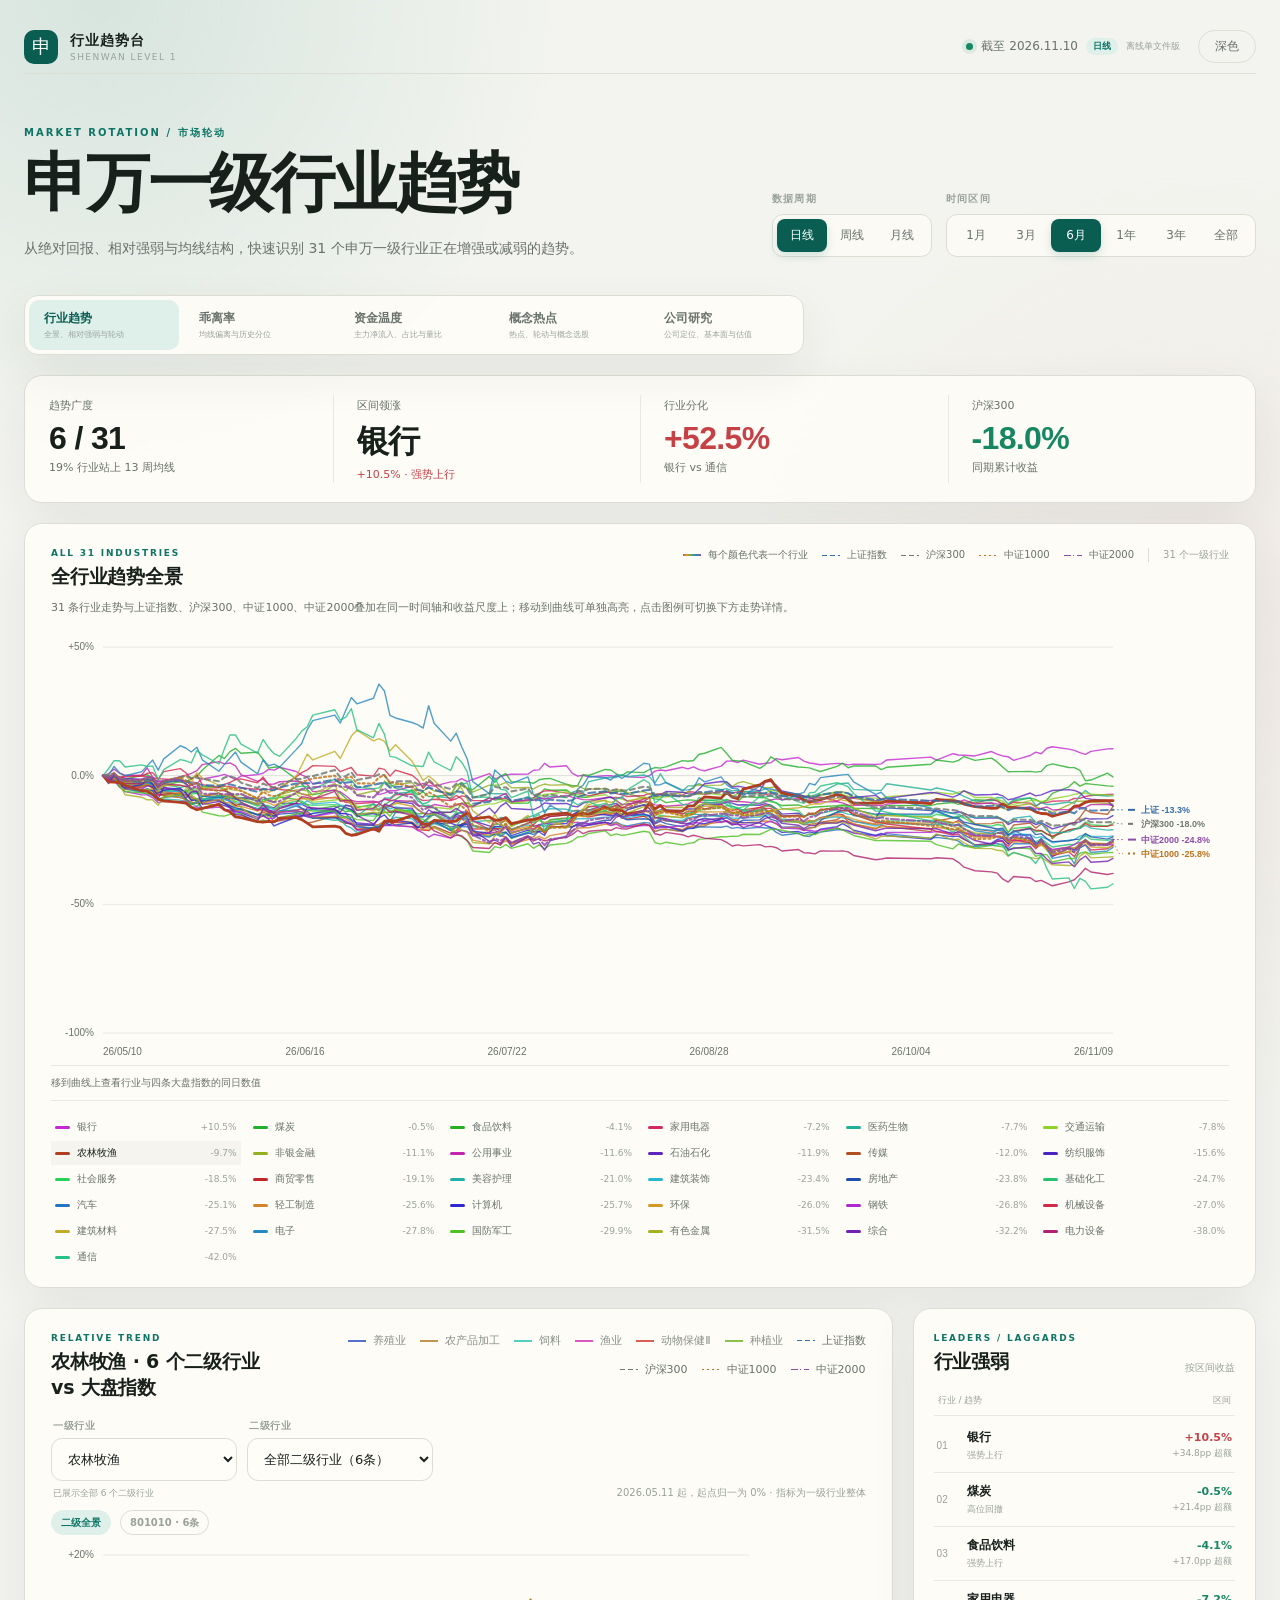
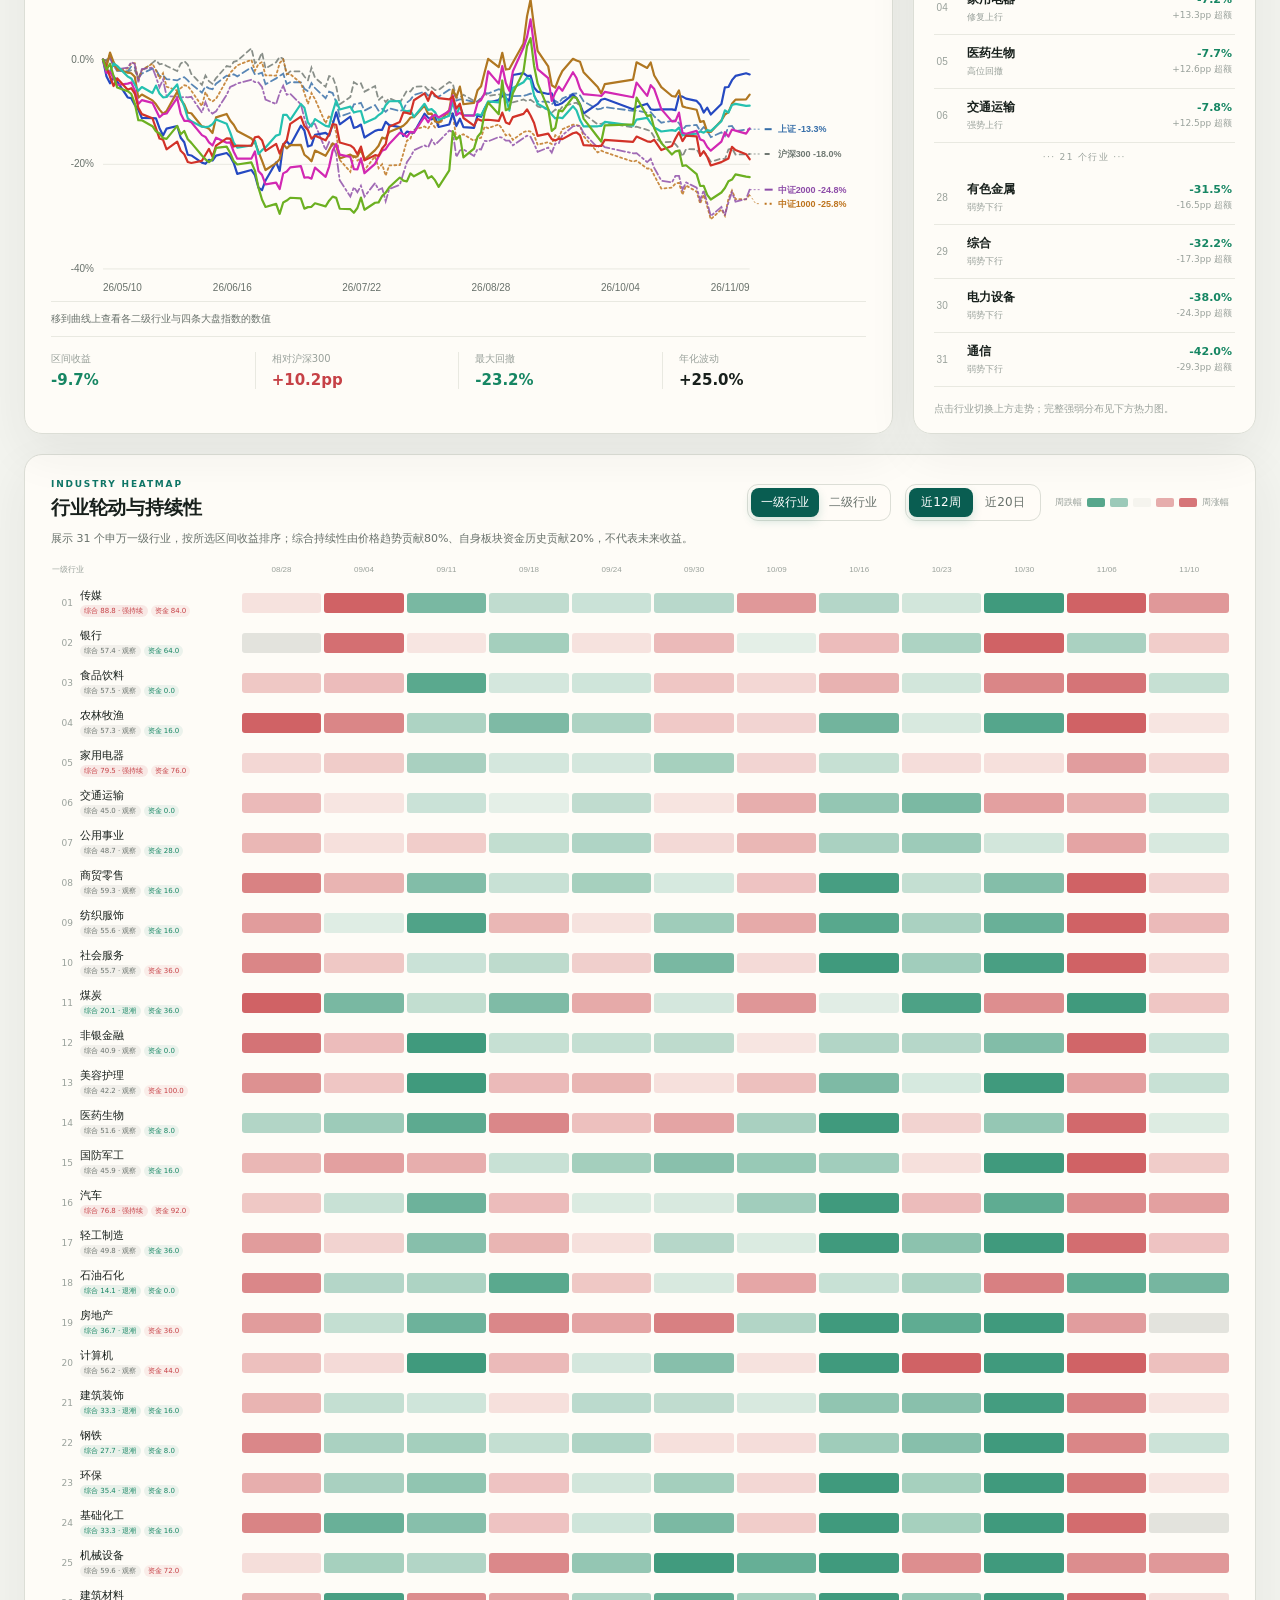
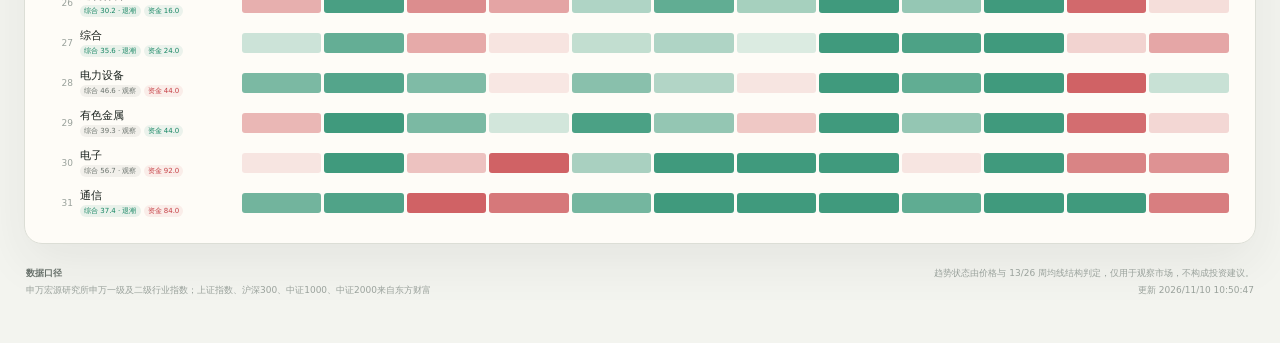
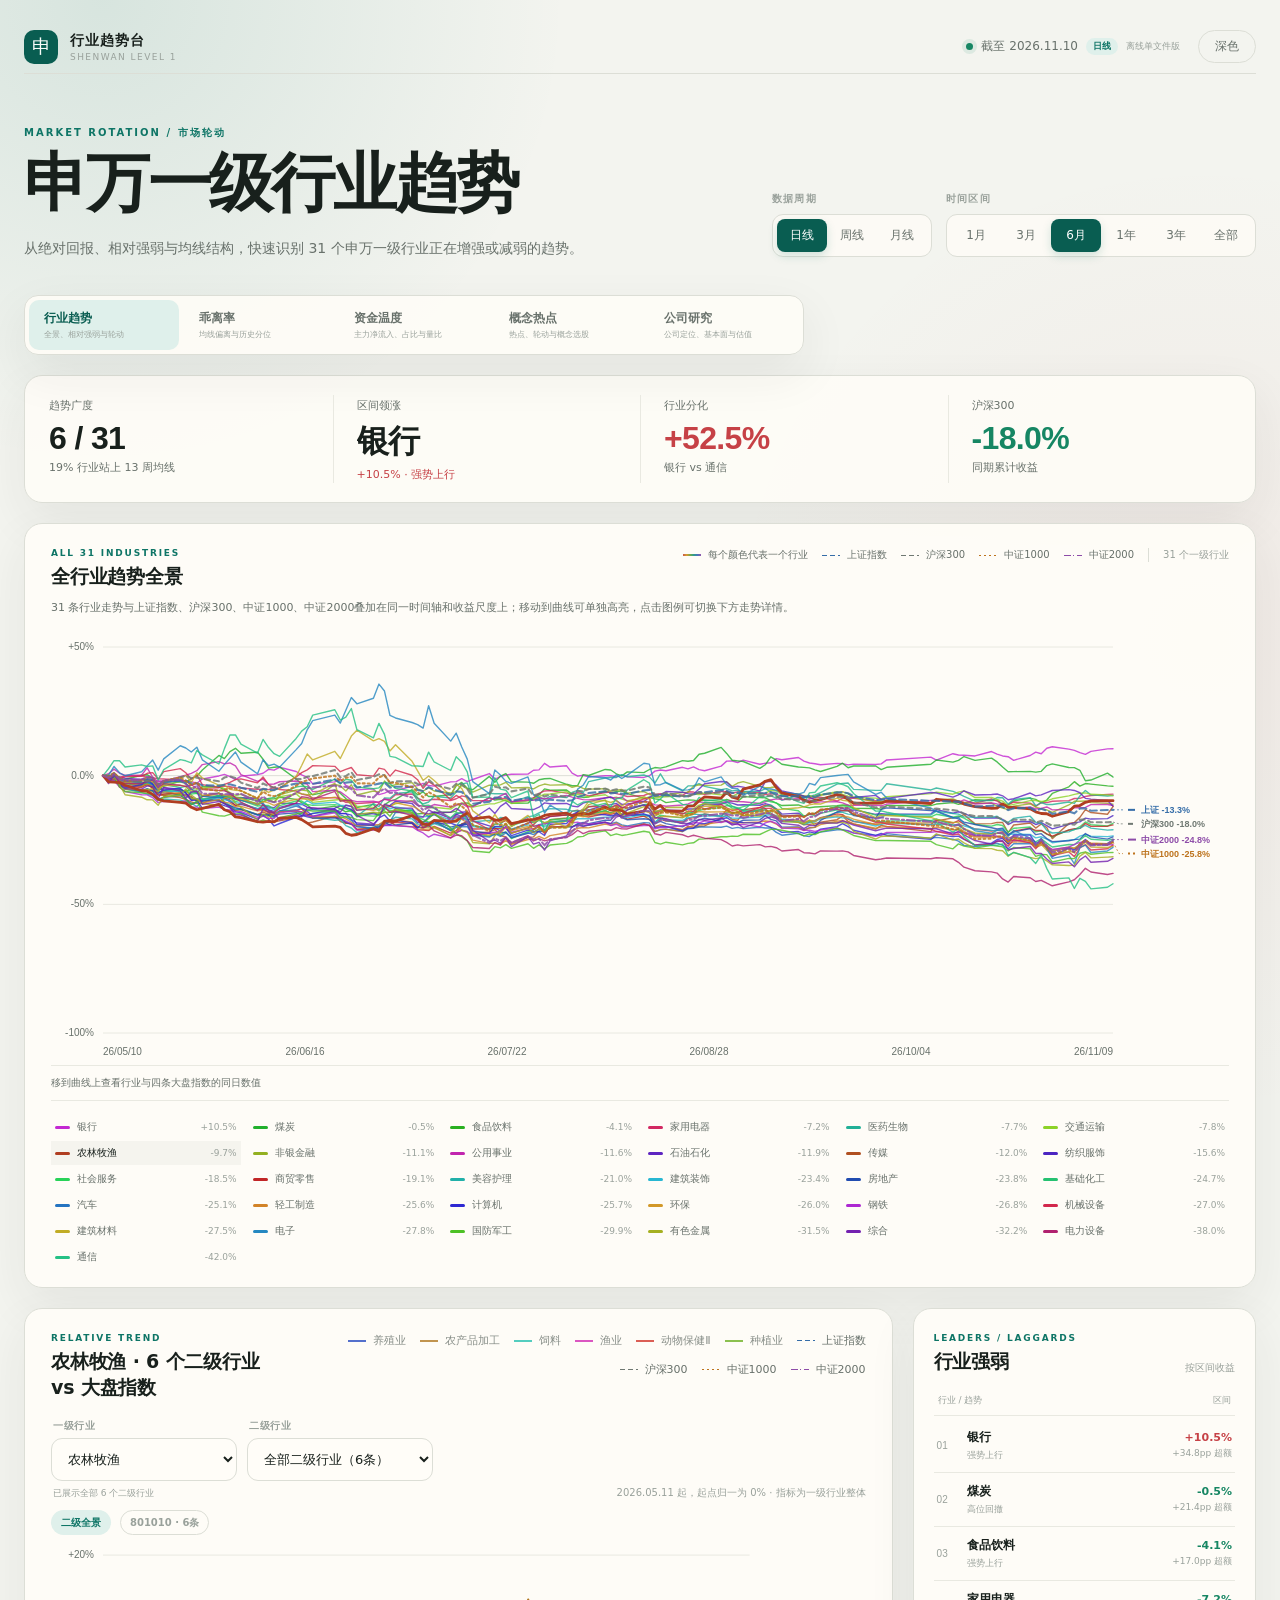
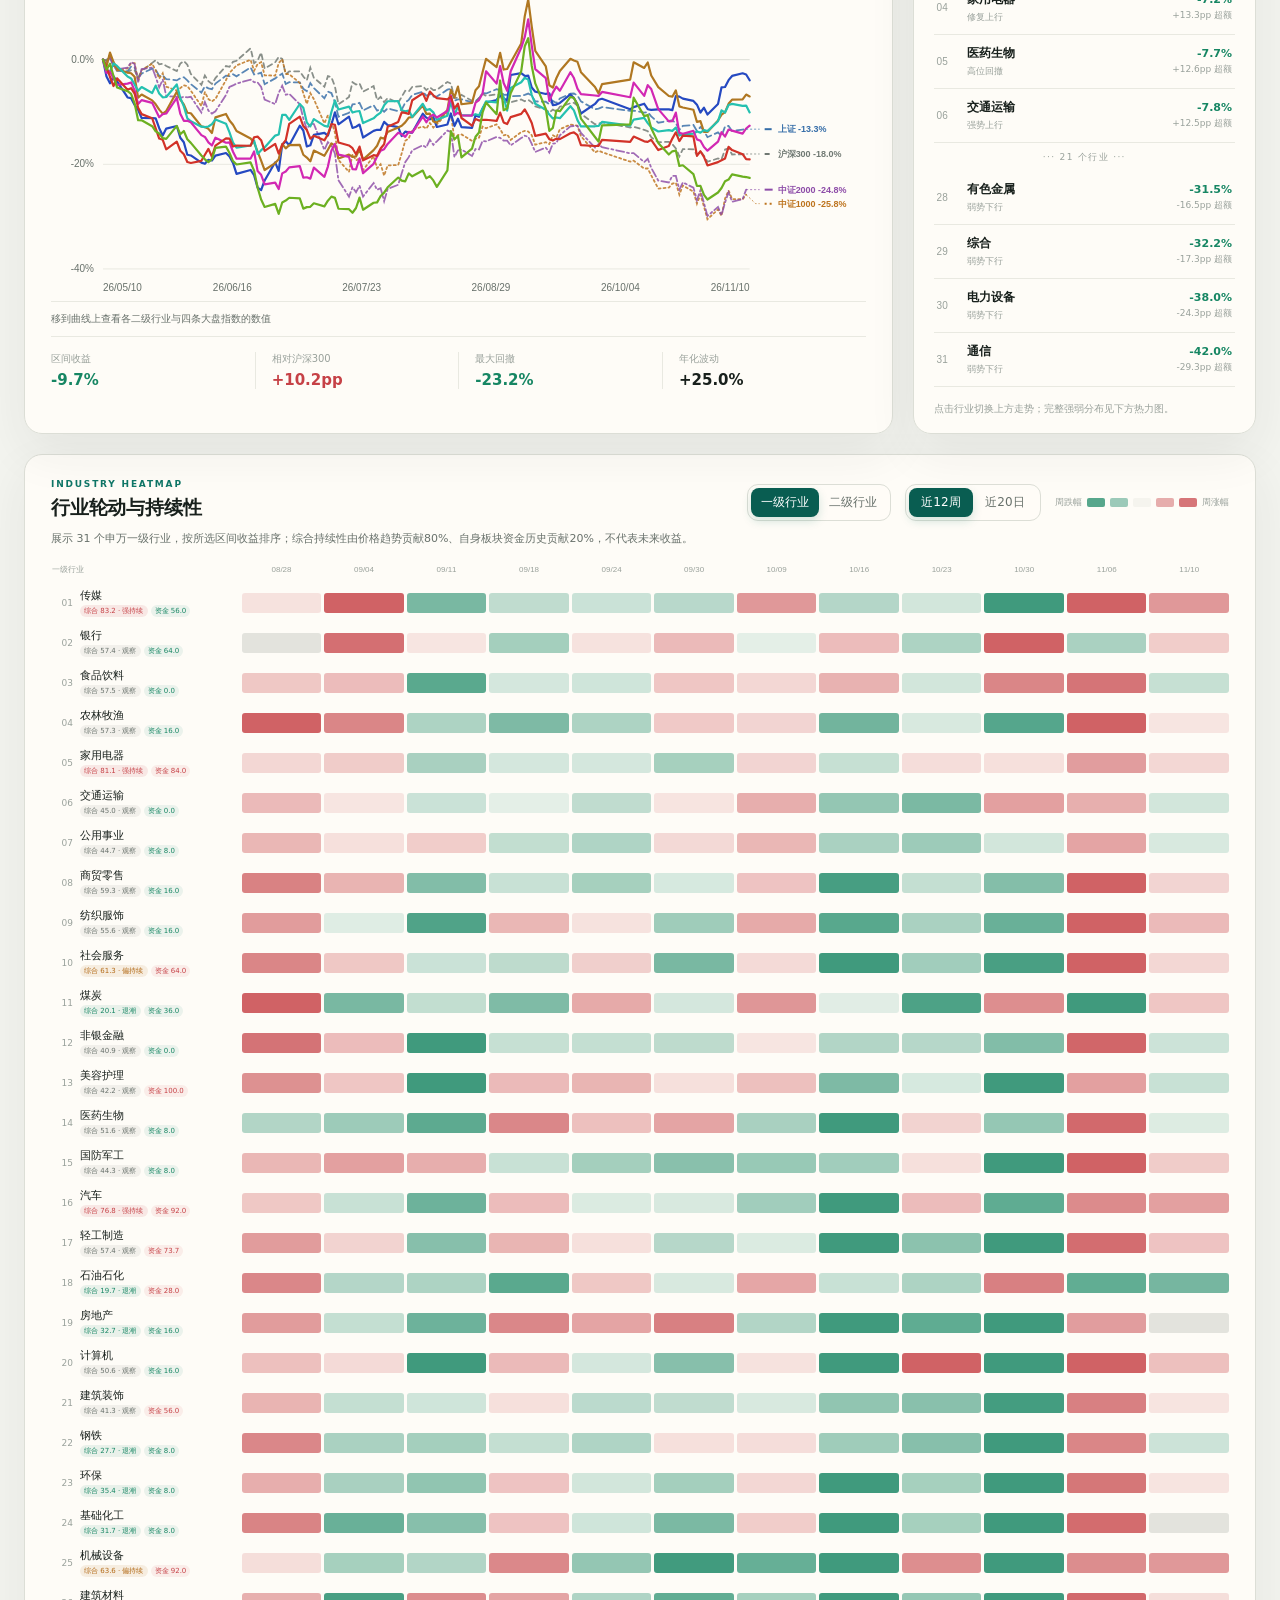
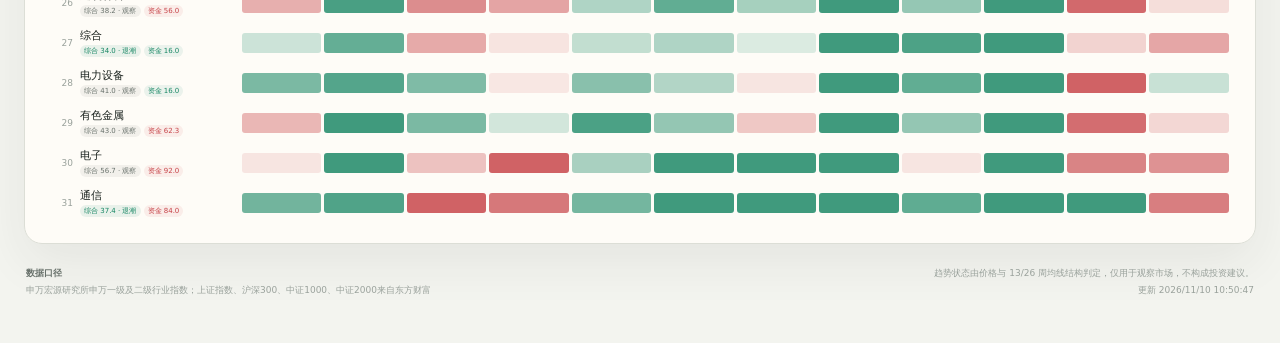
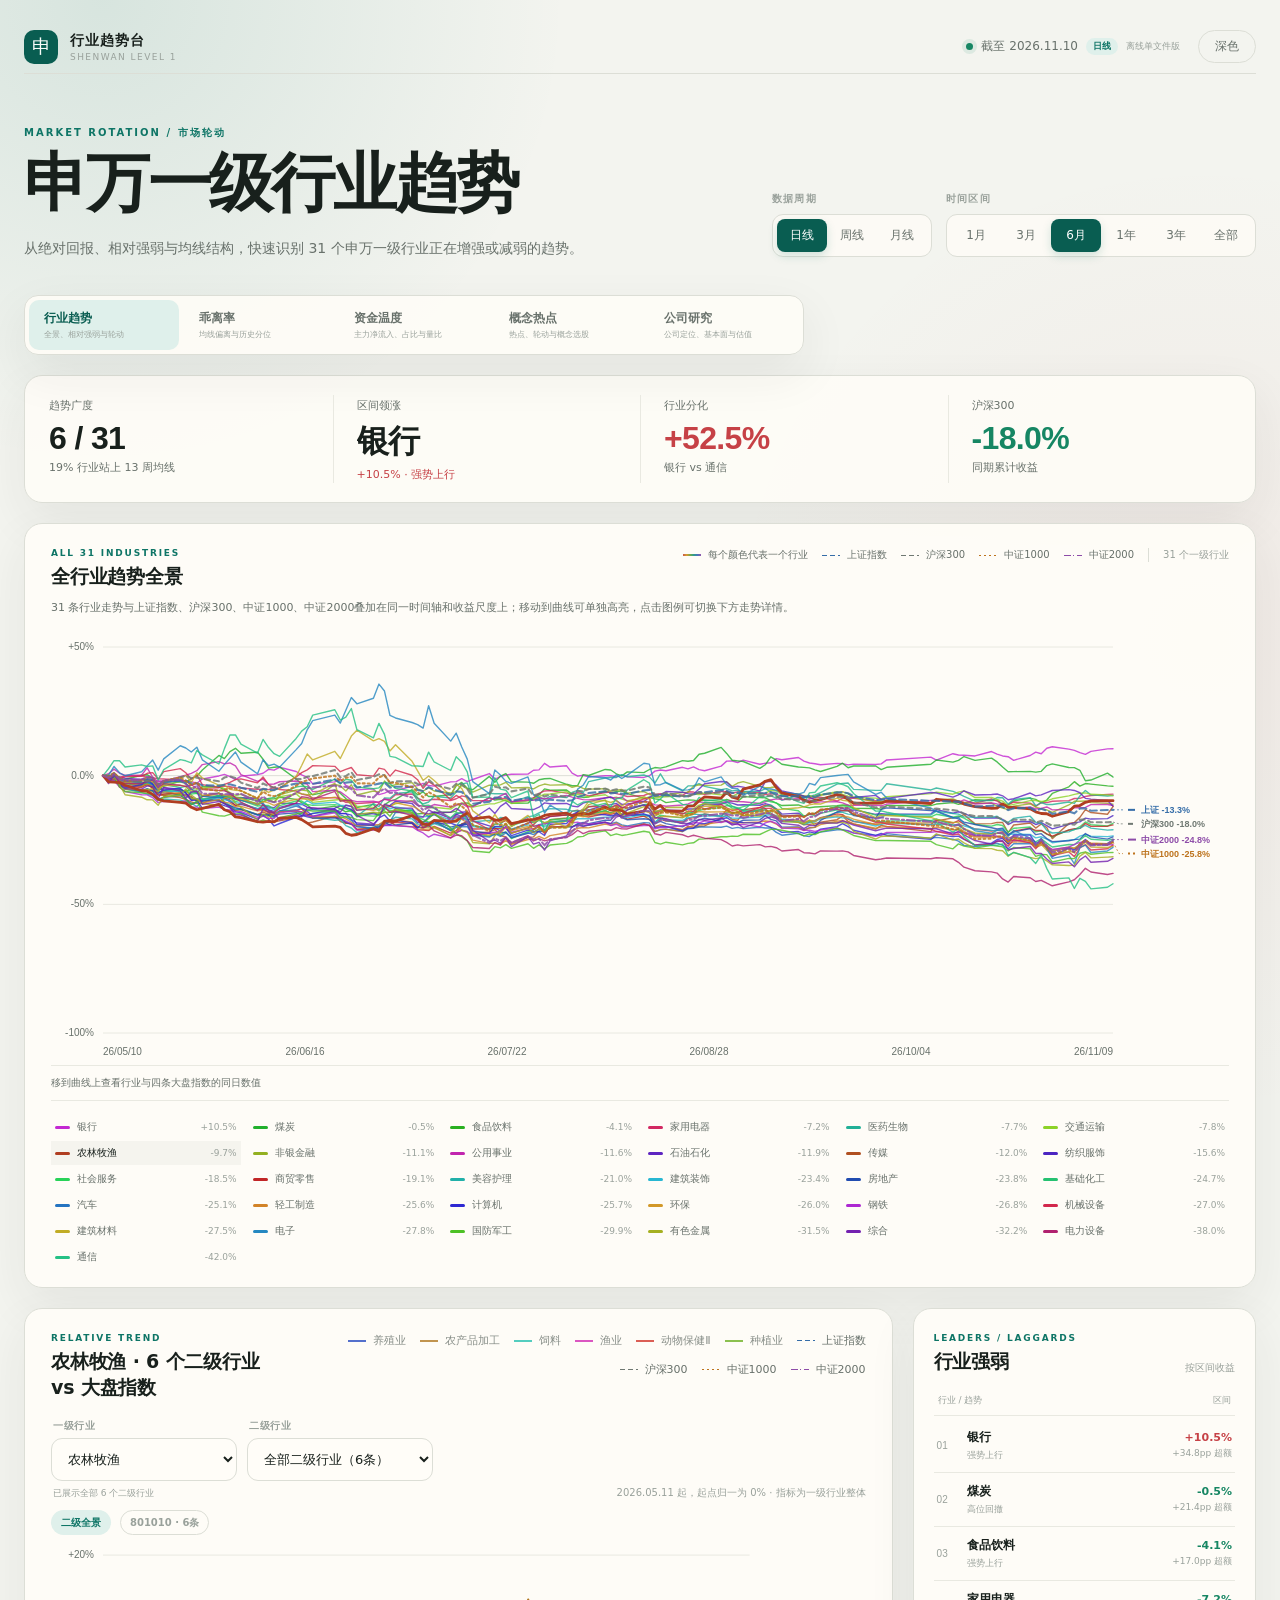
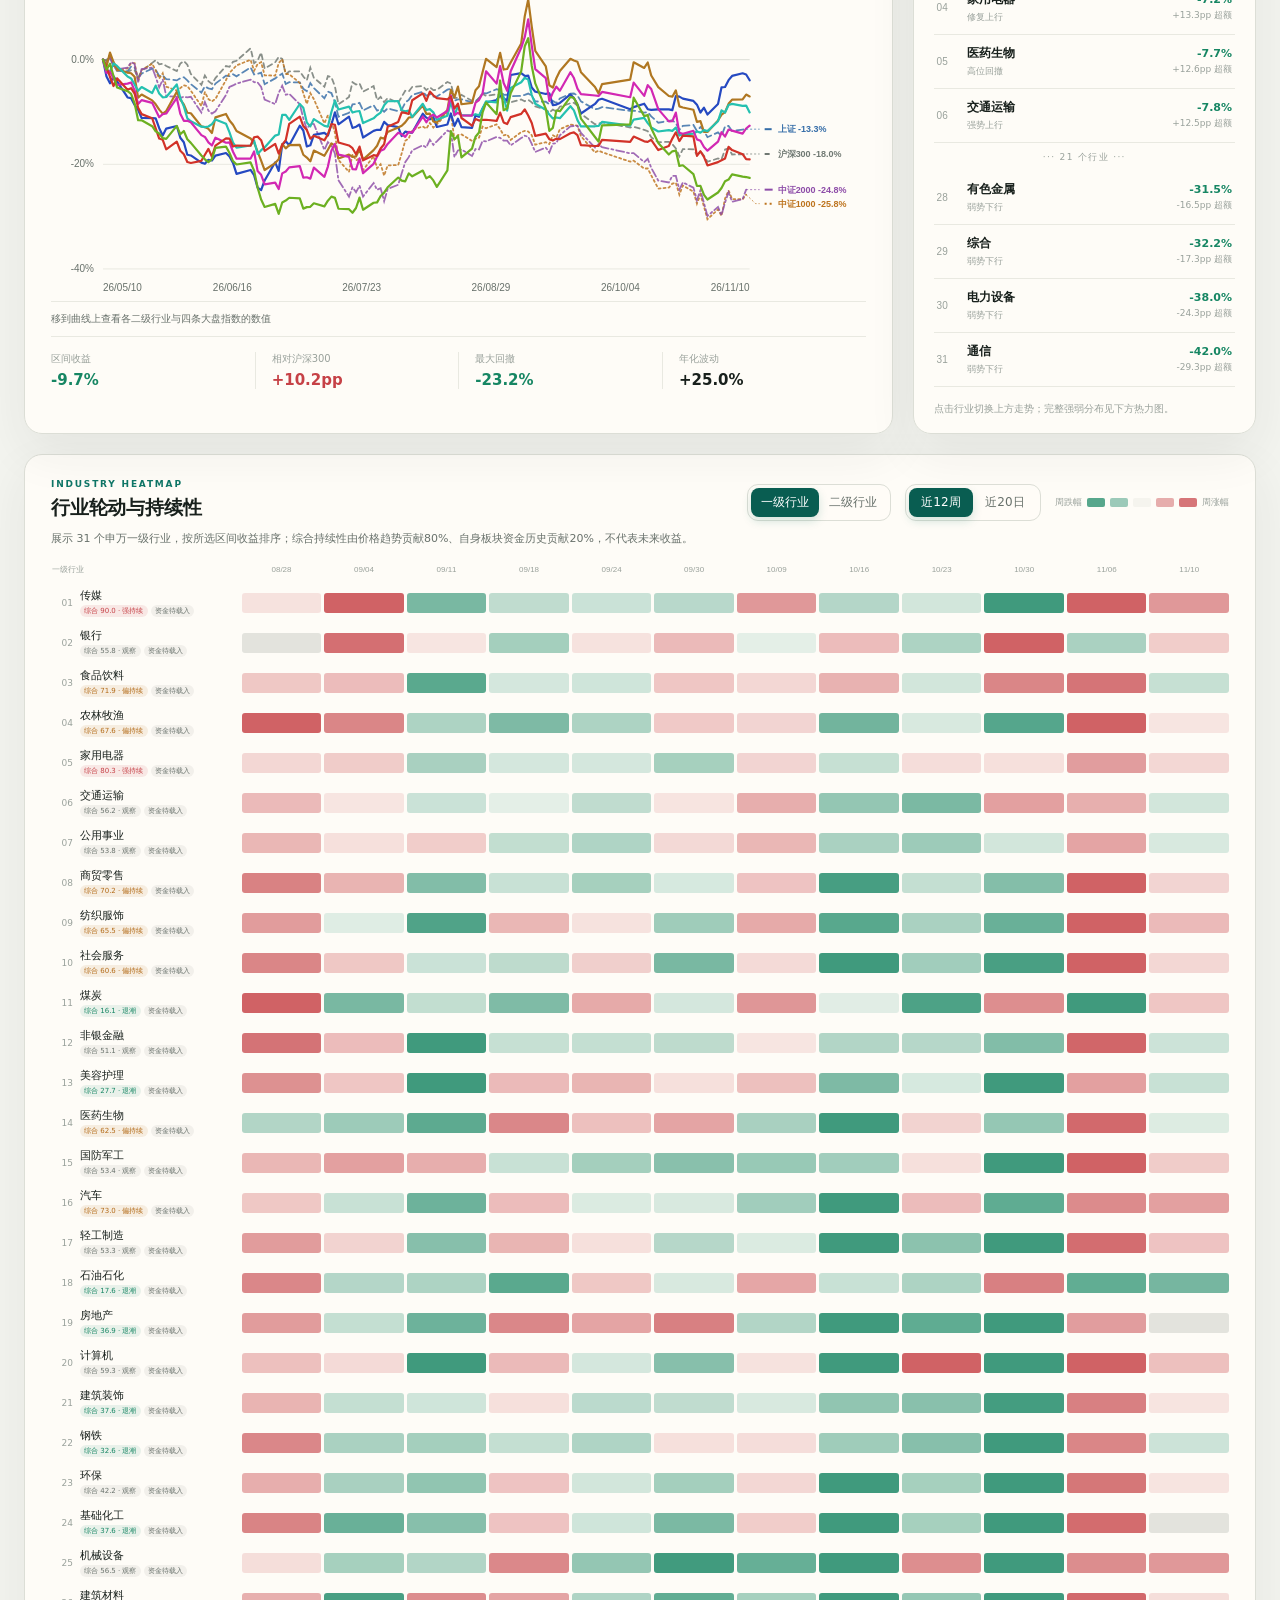
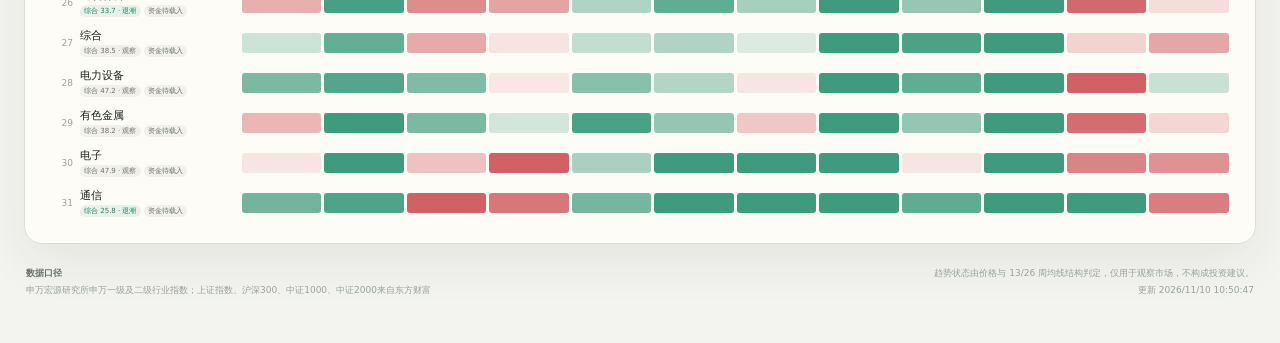
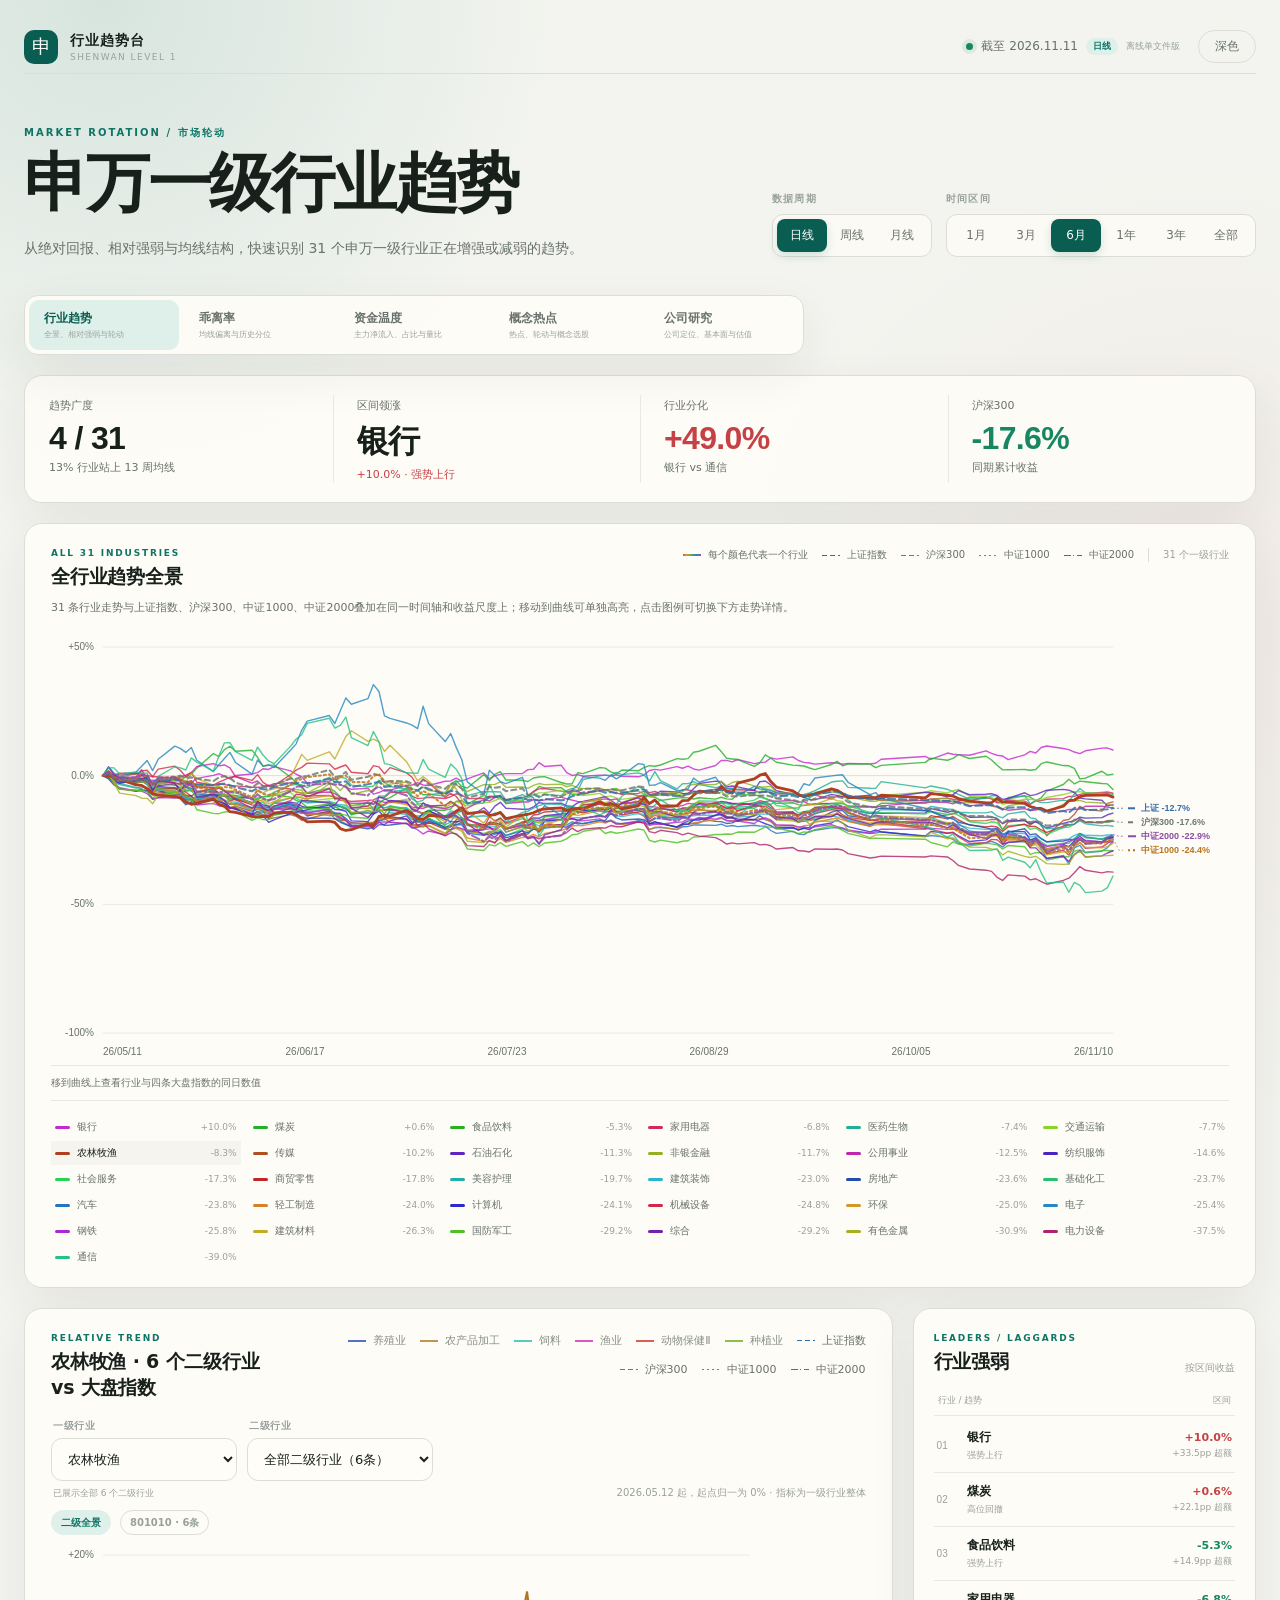
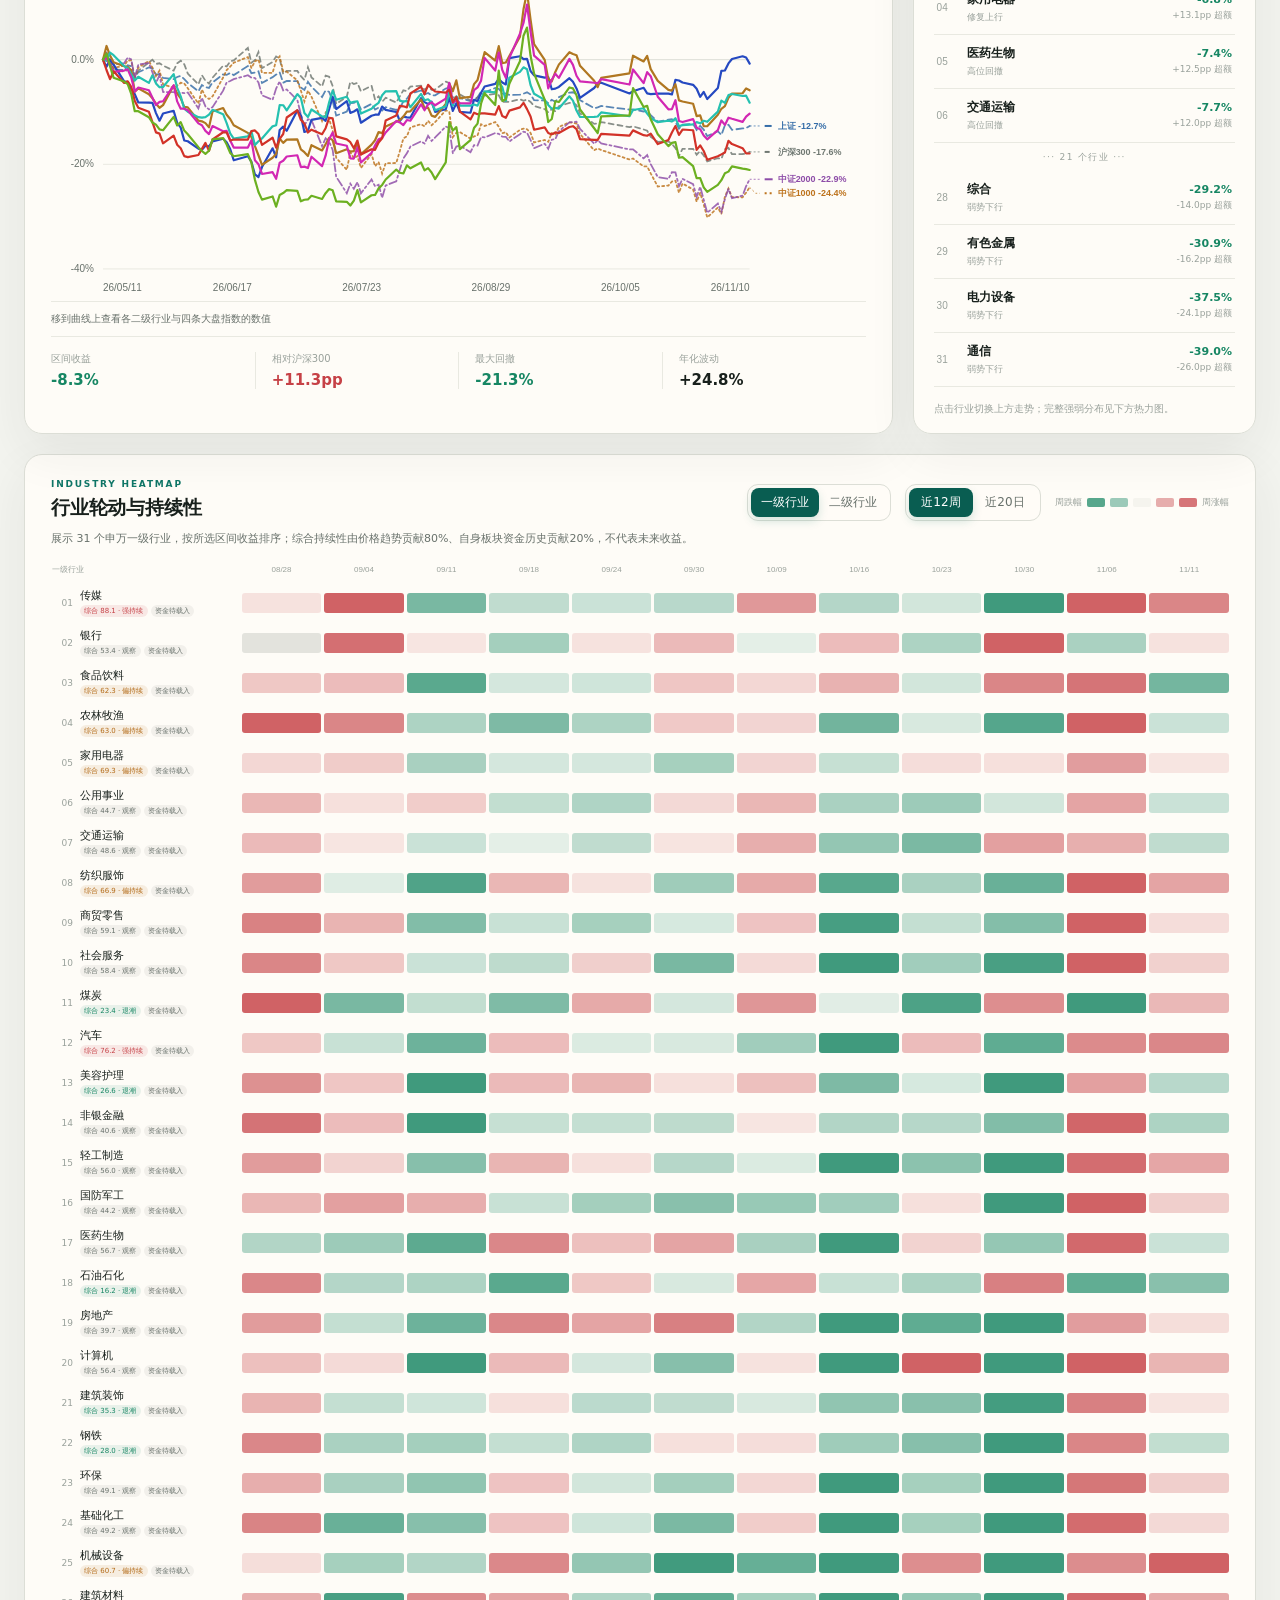
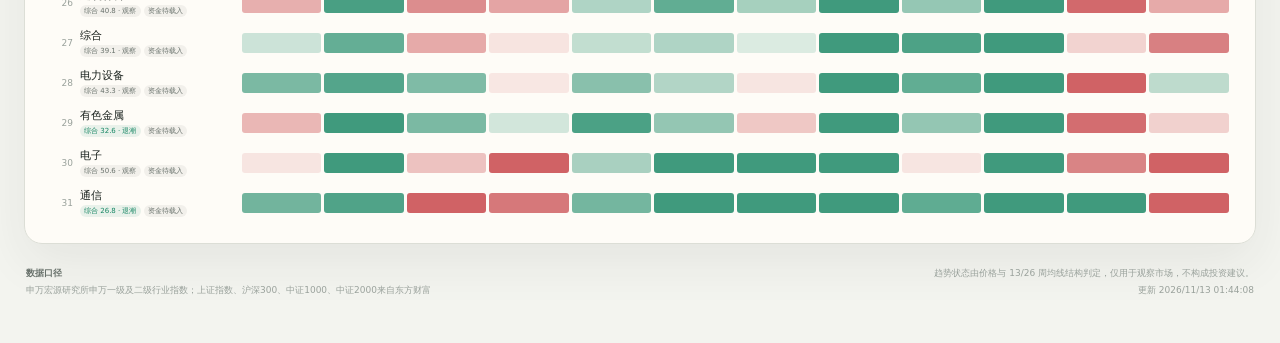
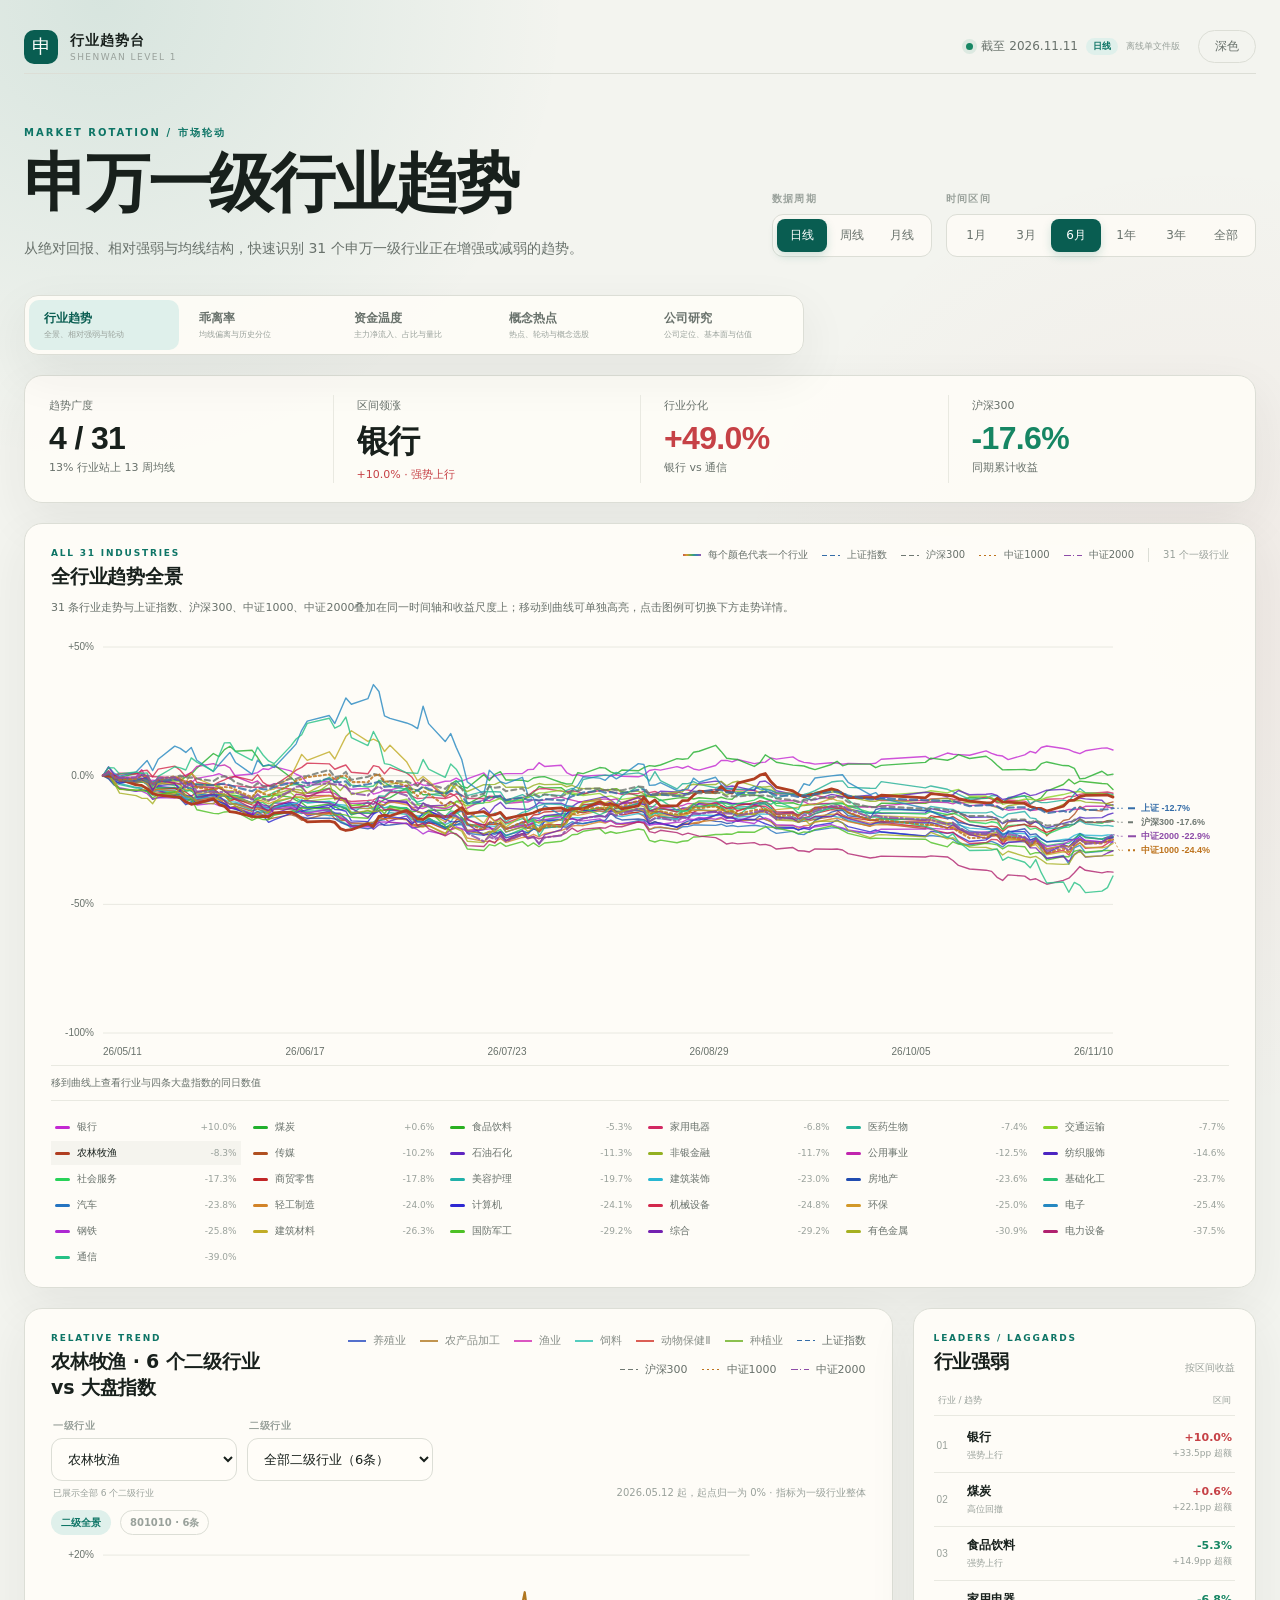
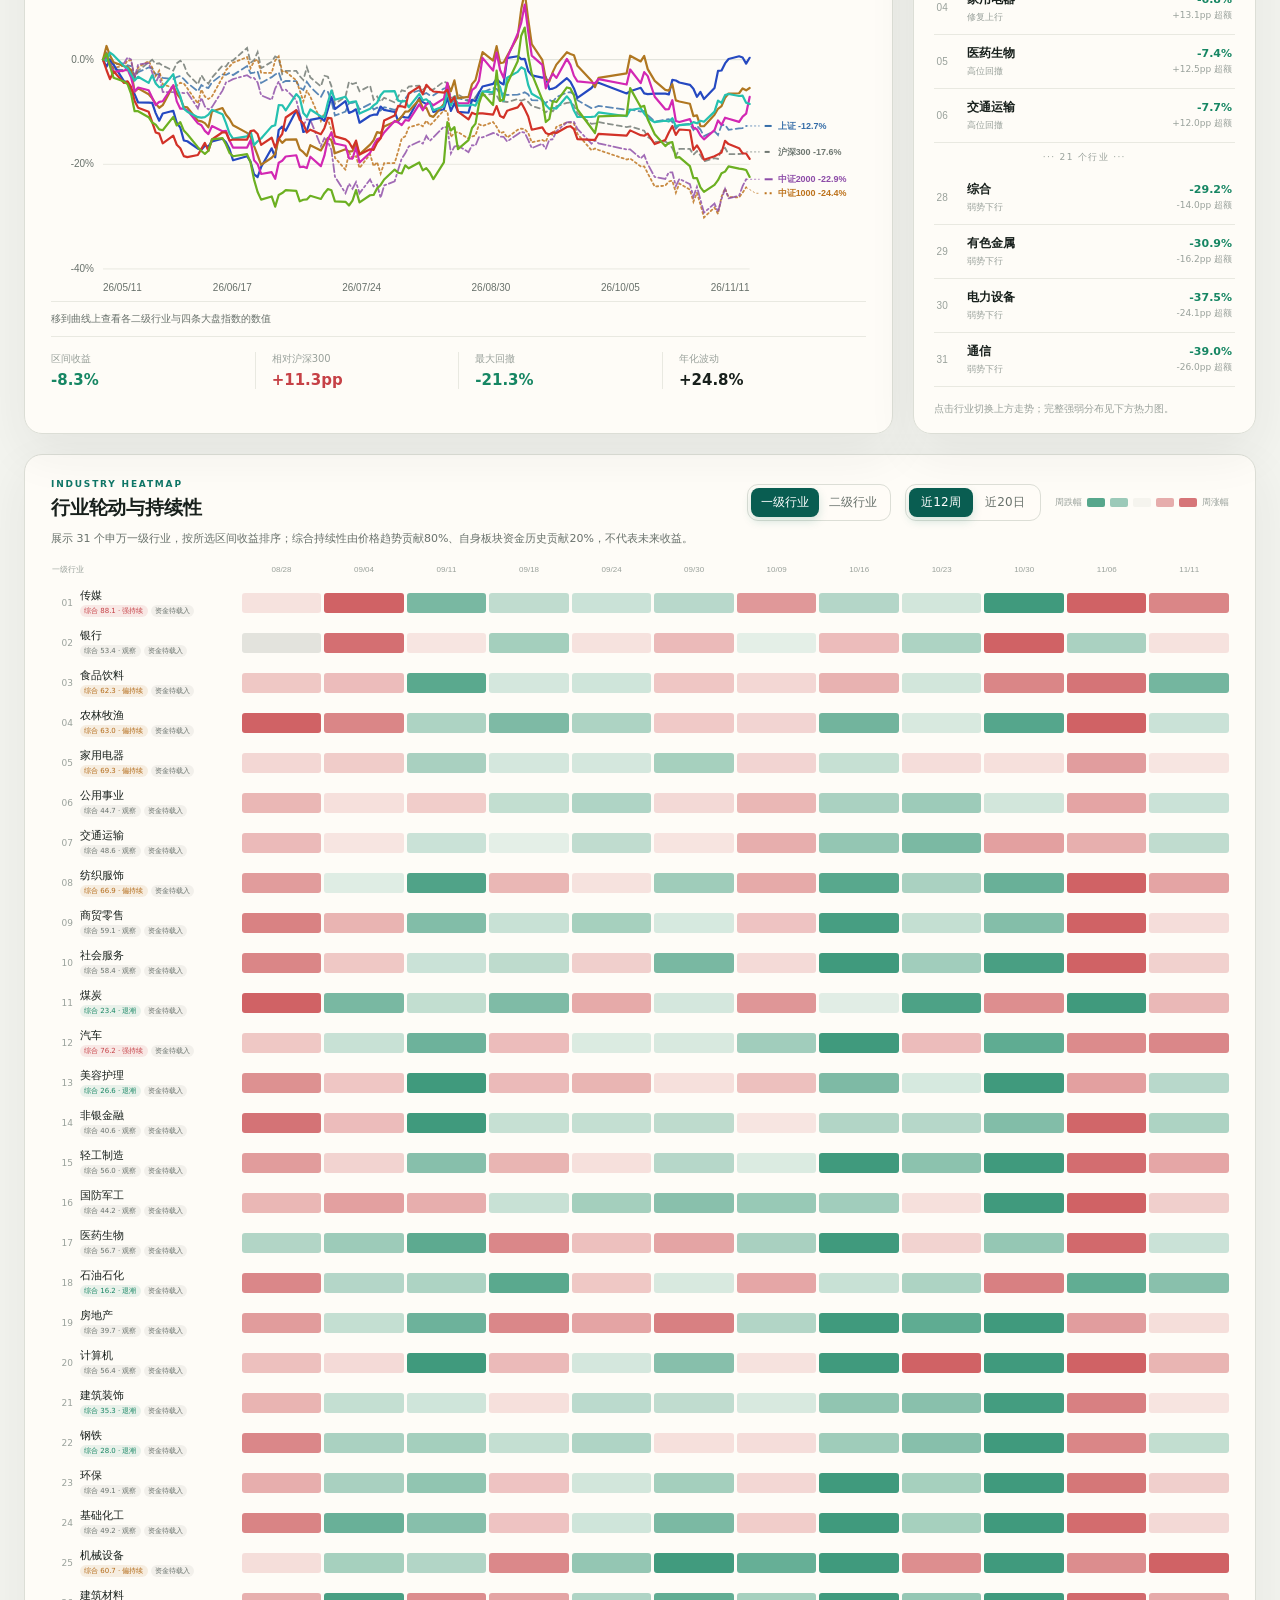
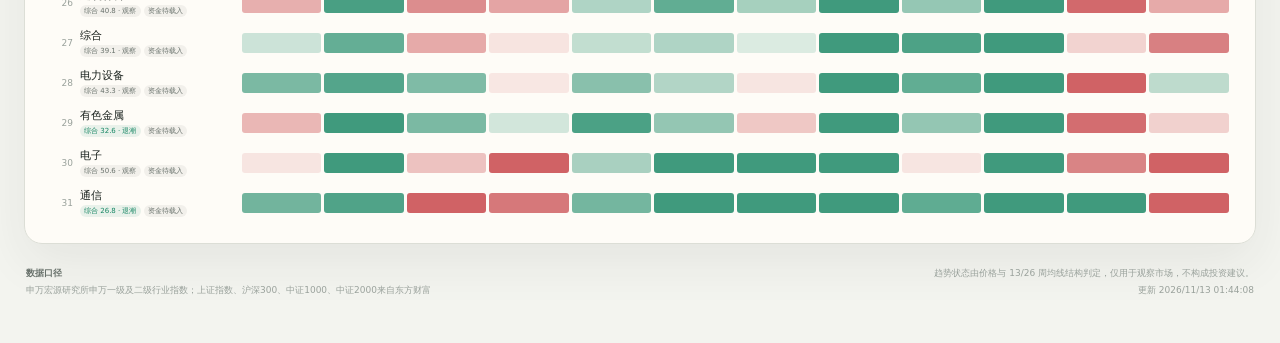
